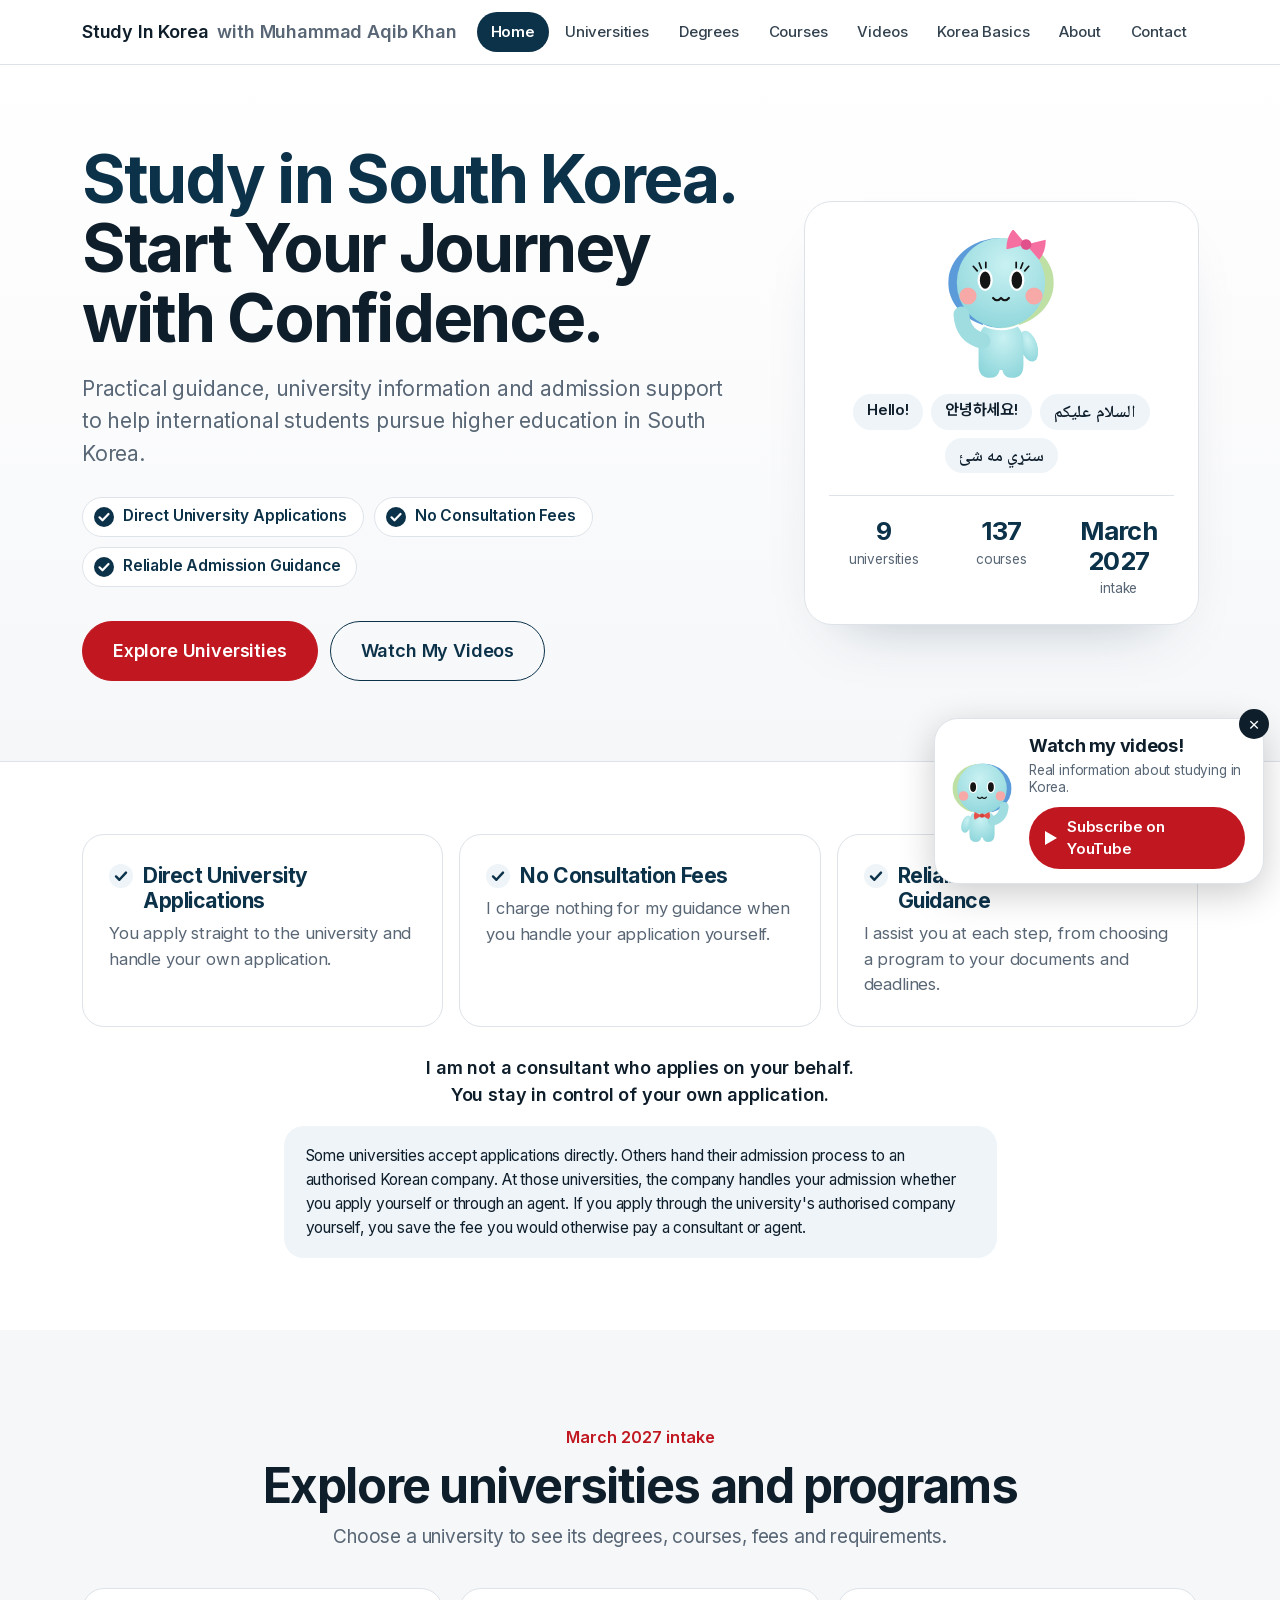
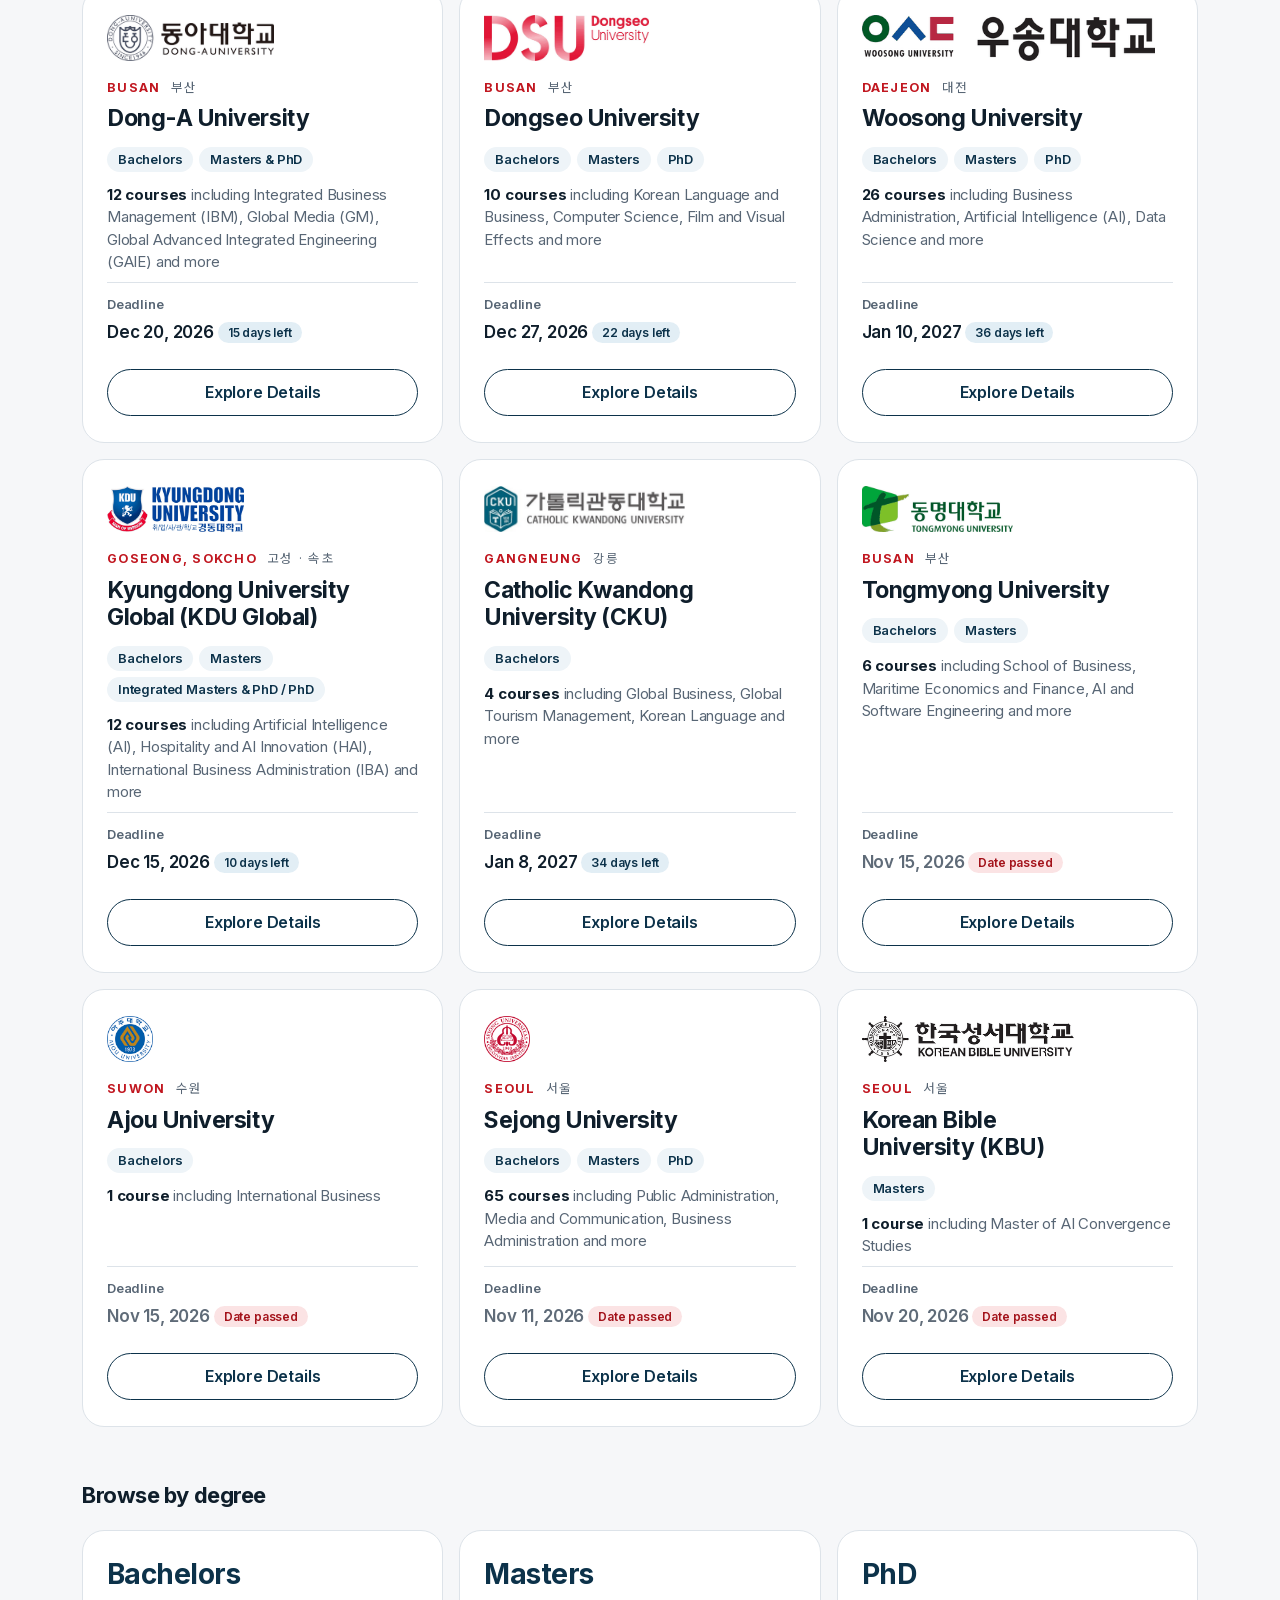
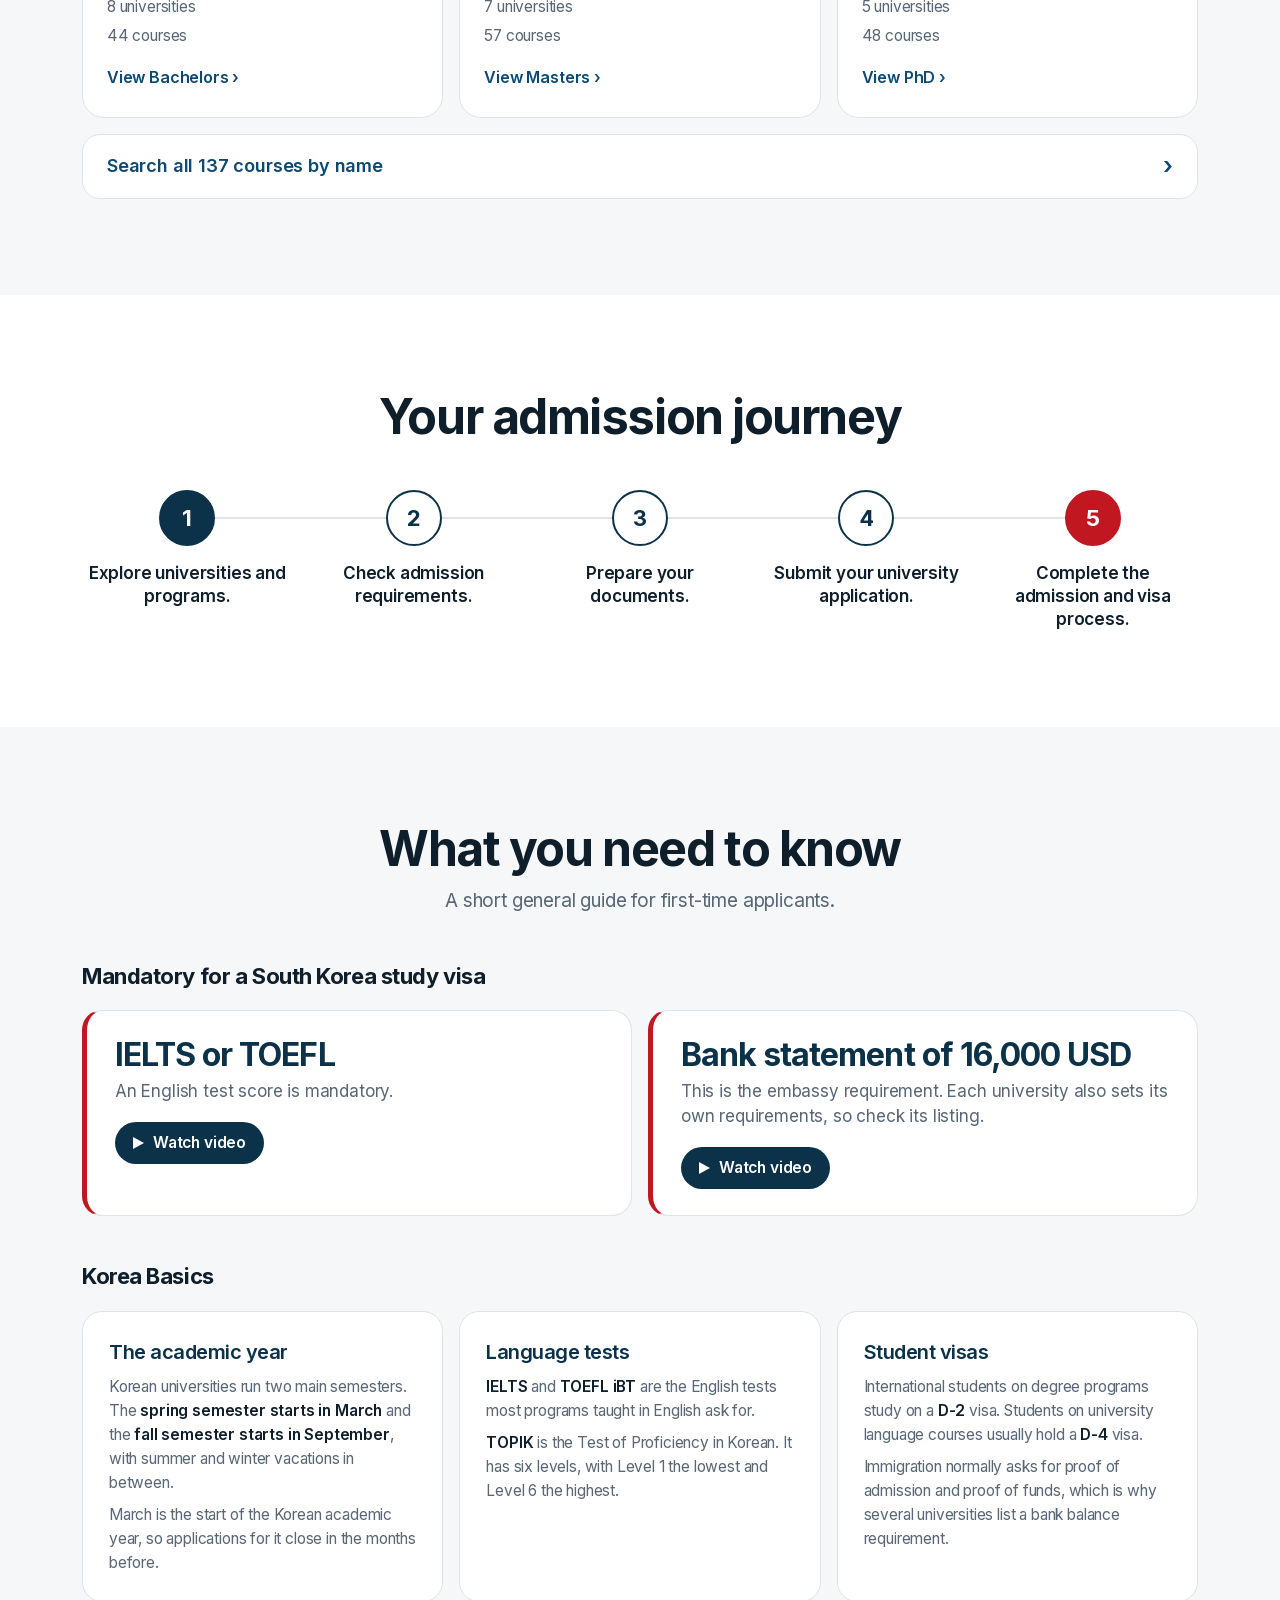
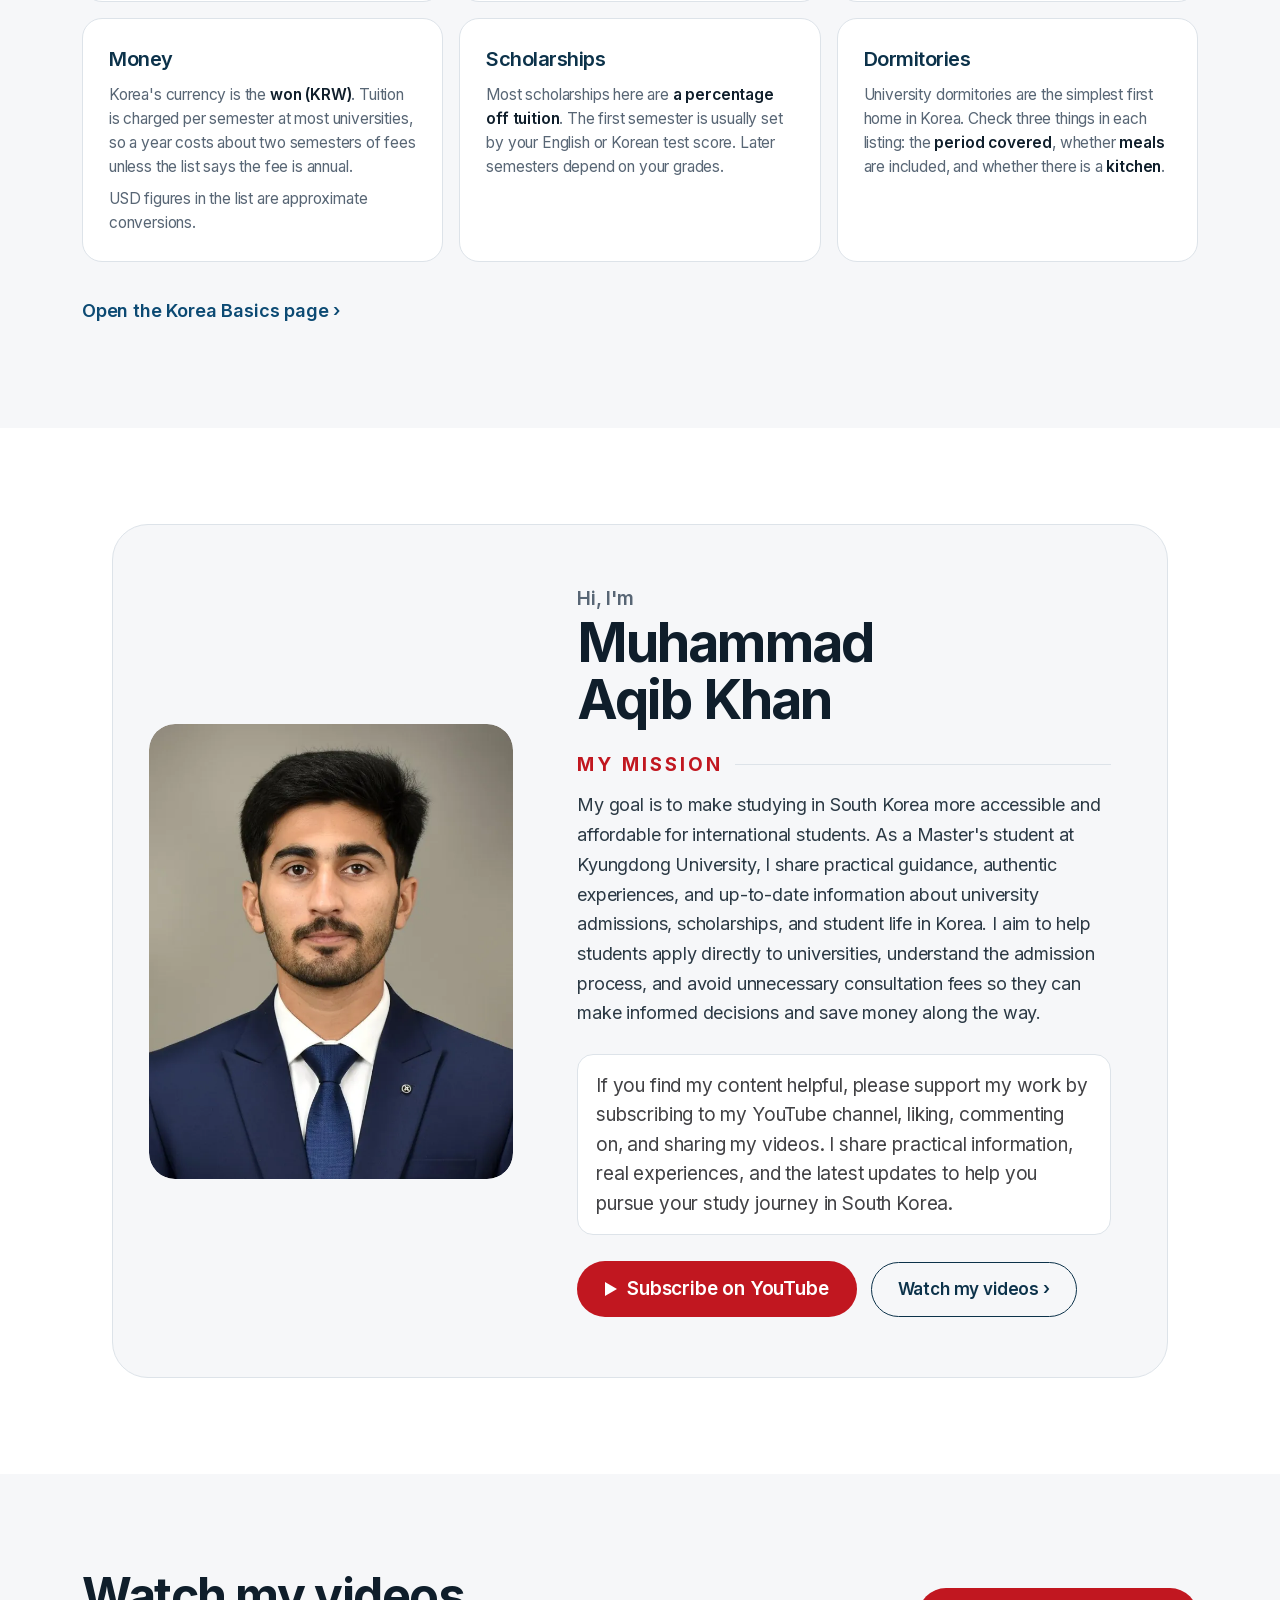
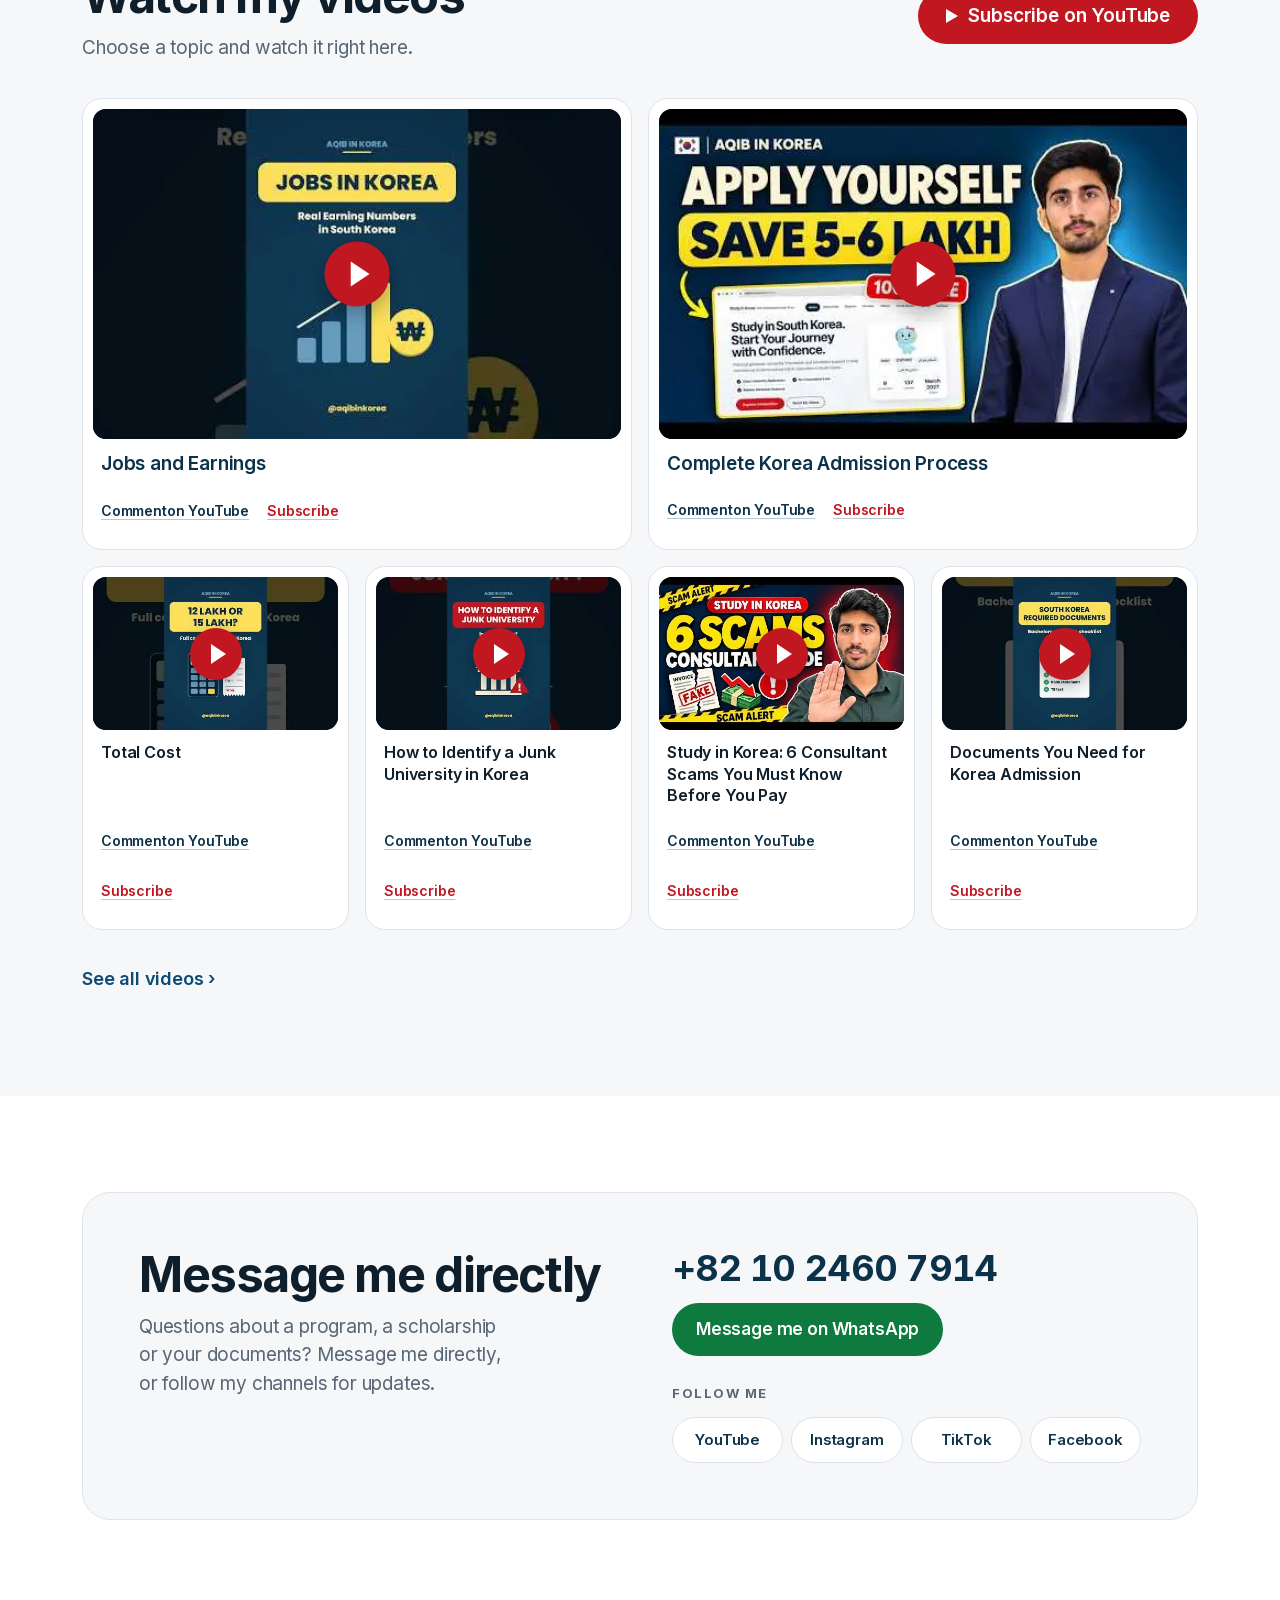
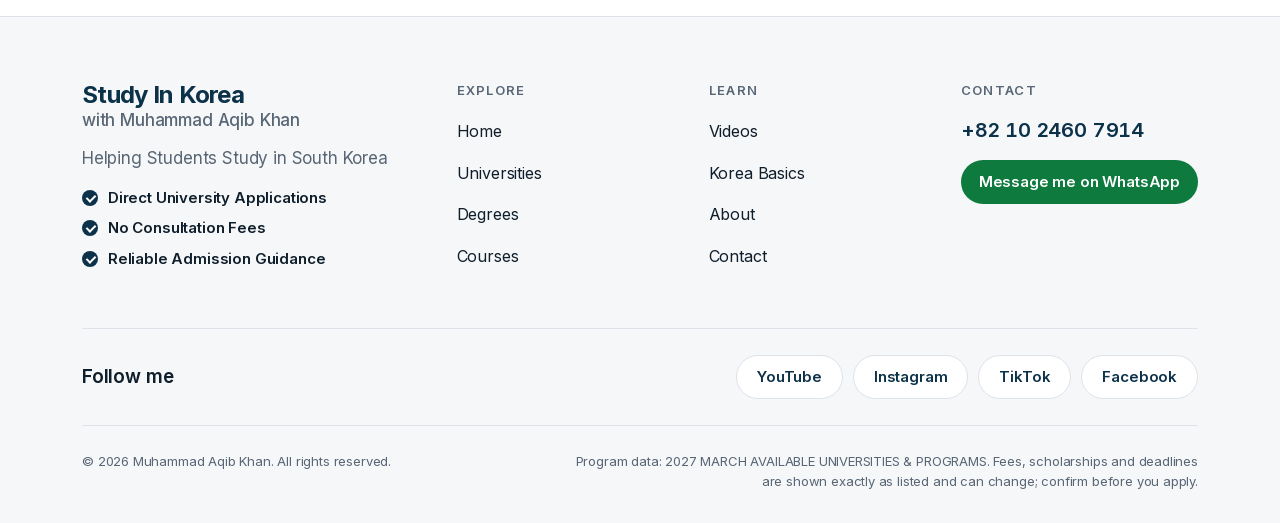
==== index.html @ 9ddba023 "Add new YouTube videos to the website" ====
<!DOCTYPE html>
<html lang="en">
<head>
<meta charset="utf-8">
<meta name="viewport" content="width=device-width, initial-scale=1">
<title>Study In Korea with Muhammad Aqib Khan</title>
<meta name="description" content="Practical guidance, university information and admission support to help international students pursue higher education in South Korea. Direct university applications with no consultation fees.">
<meta name="theme-color" content="#0C324A">
<link rel="canonical" href="https://www.aqibinkorea.com/">
<meta property="og:type" content="website">
<meta property="og:site_name" content="Study In Korea with Muhammad Aqib Khan">
<meta property="og:url" content="https://www.aqibinkorea.com/">
<meta property="og:title" content="Study In Korea with Muhammad Aqib Khan">
<meta property="og:description" content="University information, admission guidance and videos for studying in South Korea. Direct university applications with no consultation fees.">
<meta property="og:image" content="https://www.aqibinkorea.com/social-card.jpg">
<meta property="og:image:width" content="1200">
<meta property="og:image:height" content="630">
<meta property="og:image:alt" content="Study in South Korea. Start Your Journey with Confidence. Muhammad Aqib Khan, www.aqibinkorea.com">
<meta name="twitter:card" content="summary_large_image">
<meta name="twitter:title" content="Study In Korea with Muhammad Aqib Khan">
<meta name="twitter:description" content="University information, admission guidance and videos for studying in South Korea. Direct university applications with no consultation fees.">
<meta name="twitter:image" content="https://www.aqibinkorea.com/social-card.jpg">
<link rel="icon" href="/favicon.ico" sizes="32x32">
<link rel="icon" href="/favicon.svg" type="image/svg+xml">
<link rel="apple-touch-icon" href="/apple-touch-icon.png">
<link rel="manifest" href="/site.webmanifest">
<link rel="stylesheet" href="css/site.64ec1e9aa2.css">
</head>
<body>
<div class="nav"><div class="wrap">
  <a class="brand" href="#home">Study In Korea <span>with Muhammad Aqib Khan</span></a>
  <button type="button" class="navtog" id="navtog" aria-expanded="false" aria-controls="navlinks" aria-label="Open menu"><span></span><span></span><span></span></button>
  <nav aria-label="Pages" id="navlinks">
    <a href="#home" data-n="home">Home</a>
    <a href="#universities" data-n="universities">Universities</a>
    <a href="#degrees" data-n="degrees">Degrees</a>
    <a href="#courses" data-n="courses">Courses</a>
    <a href="#videos" data-n="videos">Videos</a>
    <a href="#basics" data-n="basics">Korea Basics</a>
    <a href="#about" data-n="about">About</a>
    <a href="#contact" data-n="contact">Contact</a>
  </nav>
</div></div>
<main>
<section class="page on" id="p-home" data-nav="home">
  <header class="mast hero2"><div class="wrap">
    <div class="hgrid">
      <div class="htext">
        <h1>Study in South Korea. <span>Start Your Journey with Confidence.</span></h1>
        <p class="hsub">Practical guidance, university information and admission support to help international students pursue higher education in South Korea.</p>
        <ul class="hpoints"><li>Direct University Applications</li><li>No Consultation Fees</li><li>Reliable Admission Guidance</li></ul>
        <div class="cta hcta"><a class="btn red" href="#universities">Explore Universities</a><a class="btn" href="#videos">Watch My Videos</a></div>
      </div>
      <aside class="hvis" aria-label="March 2027 intake at a glance">
        <div class="hvtop"><svg class="masc hm" viewBox="0 0 200 228" role="img" aria-label="A cute blue girl mascot with a pink hair bow waving hello">
          <defs><radialGradient id="mg" cx="45%" cy="30%" r="75%"><stop offset="0" stop-color="#C9F1F2"/><stop offset="1" stop-color="#8ED6DB"/></radialGradient><clipPath id="mh"><ellipse cx="100" cy="80" rx="80" ry="68"/></clipPath></defs>
          <ellipse cx="58" cy="176" rx="13" ry="24" transform="rotate(18 58 176)" fill="url(#mg)"/>
          <path d="M66 172 Q66 138 100 138 Q134 138 134 172 L134 204 Q134 224 117 224 Q104 224 102 212 L98 212 Q96 224 83 224 Q66 224 66 204 Z" fill="url(#mg)"/>
          <g clip-path="url(#mh)"><rect x="20" y="12" width="80" height="136" fill="#BFE0A4"/><rect x="100" y="12" width="80" height="136" fill="#5C9BD9"/></g>
          <ellipse cx="100" cy="80" rx="67" ry="68" fill="url(#mg)"/>
          <ellipse cx="76" cy="76" rx="11.5" ry="16.5" fill="#fff"/><ellipse cx="76" cy="76" rx="8" ry="13" fill="#141414"/>
          <ellipse cx="124" cy="76" rx="11.5" ry="16.5" fill="#fff"/><ellipse cx="124" cy="76" rx="8" ry="13" fill="#141414"/>
          <circle cx="50" cy="100" r="13" fill="#F6A9A6"/><circle cx="150" cy="100" r="13" fill="#F6A9A6"/>
          <path d="M64 62 L58 55 M70 58 L67 50 M77 57 L77 49 M136 62 L142 55 M130 58 L133 50 M123 57 L123 49" stroke="#141414" stroke-width="2.6" stroke-linecap="round"/>
          <g transform="rotate(-18 62 22)"><path d="M62 22 L36 6 Q30 22 36 38 Z M62 22 L88 6 Q94 22 88 38 Z" fill="#F56FA1"/><circle cx="62" cy="22" r="8" fill="#E0508A"/></g>
          <path d="M88 103 Q94 110 100 103 Q106 110 112 103" fill="none" stroke="#141414" stroke-width="3.2" stroke-linecap="round" stroke-linejoin="round"/>
          <path d="M72 142 Q100 156 128 142 Q126 150 100 152 Q74 150 72 142 Z" fill="#fff"/>
          <g class="wave"><path d="M128 168 Q158 160 160 128" fill="none" stroke="#9FDDE1" stroke-width="24" stroke-linecap="round"/></g>
        </svg><ul class="hi hirow" aria-label="Hello in four languages"><li lang="en">Hello!</li><li lang="ko">안녕하세요!</li><li lang="ur" dir="rtl">السلام علیکم</li><li lang="ps" dir="rtl">ستړي مه شئ</li></ul></div>
        <ul class="hfacts"><li><b>9</b><span>universities</span></li><li><b>137</b><span>courses</span></li><li><b>March 2027</b><span>intake</span></li></ul>
      </aside>
    </div>
  </div></header>

  <div class="band hw"><div class="wrap">
    <div class="hwgrid">
      <div class="hwc"><h2 class="hwt">Direct University Applications</h2><p>You apply straight to the university and handle your own application.</p></div>
      <div class="hwc"><h2 class="hwt">No Consultation Fees</h2><p>I charge nothing for my guidance when you handle your application yourself.</p></div>
      <div class="hwc"><h2 class="hwt">Reliable Admission Guidance</h2><p>I assist you at each step, from choosing a program to your documents and deadlines.</p></div>
    </div>
    <p class="hownote">I am not a consultant who applies on your behalf. You stay in control of your own application.</p>
    <p class="feenote" role="note">Some universities accept applications directly. Others hand their admission process to an authorised Korean company. At those universities, the company handles your admission whether you apply yourself or through an agent. If you apply through the university's authorised company yourself, you save the fee you would otherwise pay a consultant or agent.</p>
  </div></div>

  <div class="band disc"><div class="wrap">
    <p class="kick">March 2027 intake</p>
    <h2>Explore universities and programs</h2>
    <p class="bsub">Choose a university to see its degrees, courses, fees and requirements.</p>
    <div class="tiles ugrid" data-passed-last><a class="tile ucard" href="#uni-tongmyong"><span class="logo lg-tongmyong" role="img" aria-label="Tongmyong University logo"></span><p class="city">Busan <span lang="ko">부산</span></p><h3>Tongmyong University</h3><ul class="lvchips" aria-label="Degree levels"><li>Bachelors</li><li>Masters</li></ul><p class="tm"><b>6 courses</b> including School of Business, Maritime Economics and Finance, AI and Software Engineering and more</p><p class="td"><span class="lbl">Deadline</span><span class="dl" data-date="2026-11-15">Nov 15, 2026</span></p><span class="ubtn">Explore Details</span></a><a class="tile ucard" href="#uni-dong-a"><span class="logo lg-dong-a" role="img" aria-label="Dong-A University logo"></span><p class="city">Busan <span lang="ko">부산</span></p><h3>Dong-A University</h3><ul class="lvchips" aria-label="Degree levels"><li>Bachelors</li><li>Masters &amp; PhD</li></ul><p class="tm"><b>12 courses</b> including Integrated Business Management (IBM), Global Media (GM), Global Advanced Integrated Engineering (GAIE) and more</p><p class="td"><span class="lbl">Deadline</span><span class="dl" data-date="2026-12-20">Dec 20, 2026</span></p><span class="ubtn">Explore Details</span></a><a class="tile ucard" href="#uni-dongseo"><span class="logo lg-dongseo" role="img" aria-label="Dongseo University logo"></span><p class="city">Busan <span lang="ko">부산</span></p><h3>Dongseo University</h3><ul class="lvchips" aria-label="Degree levels"><li>Bachelors</li><li>Masters</li><li>PhD</li></ul><p class="tm"><b>10 courses</b> including Korean Language and Business, Computer Science, Film and Visual Effects and more</p><p class="td"><span class="lbl">Deadline</span><span class="dl" data-date="2026-12-27">Dec 27, 2026</span></p><span class="ubtn">Explore Details</span></a><a class="tile ucard" href="#uni-woosung"><span class="logo lg-woosung" role="img" aria-label="Woosong University logo"></span><p class="city">Daejeon <span lang="ko">대전</span></p><h3>Woosong University</h3><ul class="lvchips" aria-label="Degree levels"><li>Bachelors</li><li>Masters</li><li>PhD</li></ul><p class="tm"><b>26 courses</b> including Business Administration, Artificial Intelligence (AI), Data Science and more</p><p class="td"><span class="lbl">Deadline</span><span class="dl" data-date="2027-01-10">Jan 10, 2027</span></p><span class="ubtn">Explore Details</span></a><a class="tile ucard" href="#uni-ajou"><span class="logo lg-ajou" role="img" aria-label="Ajou University logo"></span><p class="city">Suwon <span lang="ko">수원</span></p><h3>Ajou University</h3><ul class="lvchips" aria-label="Degree levels"><li>Bachelors</li></ul><p class="tm"><b>1 course</b> including International Business</p><p class="td"><span class="lbl">Deadline</span><span class="dl" data-date="2026-11-15">Nov 15, 2026</span></p><span class="ubtn">Explore Details</span></a><a class="tile ucard" href="#uni-sejong"><span class="logo lg-sejong" role="img" aria-label="Sejong University logo"></span><p class="city">Seoul <span lang="ko">서울</span></p><h3>Sejong University</h3><ul class="lvchips" aria-label="Degree levels"><li>Bachelors</li><li>Masters</li><li>PhD</li></ul><p class="tm"><b>65 courses</b> including Public Administration, Media and Communication, Business Administration and more</p><p class="td"><span class="lbl">Deadline</span><span class="dl" data-date="2026-11-11">Nov 11, 2026</span></p><span class="ubtn">Explore Details</span></a><a class="tile ucard" href="#uni-kyungdong-global"><span class="logo lg-kyungdong-global" role="img" aria-label="Kyungdong University Global (KDU Global) logo"></span><p class="city">Goseong, Sokcho <span lang="ko">고성 · 속초</span></p><h3>Kyungdong University Global (KDU Global)</h3><ul class="lvchips" aria-label="Degree levels"><li>Bachelors</li><li>Masters</li><li>Integrated Masters &amp; PhD / PhD</li></ul><p class="tm"><b>12 courses</b> including Artificial Intelligence (AI), Hospitality and AI Innovation (HAI), International Business Administration (IBA) and more</p><p class="td"><span class="lbl">Deadline</span><span class="dl" data-date="2026-12-15">Dec 15, 2026</span></p><span class="ubtn">Explore Details</span></a><a class="tile ucard" href="#uni-catholic-kwandong"><span class="logo lg-catholic-kwandong" role="img" aria-label="Catholic Kwandong University (CKU) logo"></span><p class="city">Gangneung <span lang="ko">강릉</span></p><h3>Catholic Kwandong University (CKU)</h3><ul class="lvchips" aria-label="Degree levels"><li>Bachelors</li></ul><p class="tm"><b>4 courses</b> including Global Business, Global Tourism Management, Korean Language and more</p><p class="td"><span class="lbl">Deadline</span><span class="dl" data-date="2027-01-08">Jan 8, 2027</span></p><span class="ubtn">Explore Details</span></a><a class="tile ucard" href="#uni-korean-bible"><span class="logo lg-korean-bible" role="img" aria-label="Korean Bible University (KBU) logo"></span><p class="city">Seoul <span lang="ko">서울</span></p><h3>Korean Bible University (KBU)</h3><ul class="lvchips" aria-label="Degree levels"><li>Masters</li></ul><p class="tm"><b>1 course</b> including Master of AI Convergence Studies</p><p class="td"><span class="lbl">Deadline</span><span class="dl" data-date="2026-11-20">Nov 20, 2026</span></p><span class="ubtn">Explore Details</span></a></div>
    <h3 class="subh">Browse by degree</h3>
    <div class="tiles dgrid"><a class="tile big" href="#bachelors"><h3>Bachelors</h3><p class="tm">8 universities</p><p class="tm">44 courses</p><span class="go">View Bachelors</span></a><a class="tile big" href="#masters"><h3>Masters</h3><p class="tm">7 universities</p><p class="tm">57 courses</p><span class="go">View Masters</span></a><a class="tile big" href="#phd"><h3>PhD</h3><p class="tm">5 universities</p><p class="tm">48 courses</p><span class="go">View PhD</span></a></div>
    <a class="searchbar" href="#courses"><span>Search all 137 courses by name</span><i aria-hidden="true">&rsaquo;</i></a>
  </div></div>

  <div class="band jour"><div class="wrap">
    <h2>Your admission journey</h2>
    <ol class="steps">
      <li><span class="sn">1</span><p>Explore universities and programs.</p></li>
      <li><span class="sn">2</span><p>Check admission requirements.</p></li>
      <li><span class="sn">3</span><p>Prepare your documents.</p></li>
      <li><span class="sn">4</span><p>Submit your university application.</p></li>
      <li><span class="sn">5</span><p>Complete the admission and visa process.</p></li>
    </ol>
  </div></div>

  <div class="band kb"><div class="wrap">
    <h2>What you need to know</h2>
    <p class="bsub">A short general guide for first-time applicants.</p>
    <h3 class="subh">Mandatory for a South Korea study visa</h3>
    <div class="reqs" role="note">
      <div class="req"><b>IELTS or TOEFL</b><span>An English test score is mandatory.</span><a class="mlink" href="https://youtube.com/shorts/jqQsgEOPE1s" target="_blank" rel="noopener">Watch video</a></div>
      <div class="req"><b>Bank statement of 16,000 USD</b><span>This is the embassy requirement. Each university also sets its own requirements, so check its listing.</span><a class="mlink" href="https://youtube.com/shorts/49ceQz0YGak" target="_blank" rel="noopener">Watch video</a></div>
    </div>
    <h3 class="subh">Korea Basics</h3>
    <div class="cards">
    <div class="card"><h3>The academic year</h3><p>Korean universities run two main semesters. The <b>spring semester starts in March</b> and the <b>fall semester starts in September</b>, with summer and winter vacations in between.</p><p>March is the start of the Korean academic year, so applications for it close in the months before.</p></div>
    <div class="card"><h3>Language tests</h3><p><b>IELTS</b> and <b>TOEFL iBT</b> are the English tests most programs taught in English ask for.</p><p><b>TOPIK</b> is the Test of Proficiency in Korean. It has six levels, with Level 1 the lowest and Level 6 the highest.</p></div>
    <div class="card"><h3>Student visas</h3><p>International students on degree programs study on a <b>D-2</b> visa. Students on university language courses usually hold a <b>D-4</b> visa.</p><p>Immigration normally asks for proof of admission and proof of funds, which is why several universities list a bank balance requirement.</p></div>
    <div class="card"><h3>Money</h3><p>Korea's currency is the <b>won (KRW)</b>. Tuition is charged per semester at most universities, so a year costs about two semesters of fees unless the list says the fee is annual.</p><p>USD figures in the list are approximate conversions.</p></div>
    <div class="card"><h3>Scholarships</h3><p>Most scholarships here are <b>a percentage off tuition</b>. The first semester is usually set by your English or Korean test score. Later semesters depend on your grades.</p></div>
    <div class="card"><h3>Dormitories</h3><p>University dormitories are the simplest first home in Korea. Check three things in each listing: the <b>period covered</b>, whether <b>meals</b> are included, and whether there is a <b>kitchen</b>.</p></div>
  </div>
    <a class="morelink" href="#basics">Open the Korea Basics page &rsaquo;</a>
  </div></div>

  <div class="about ab2"><div class="wrap">
    <div class="abcard">
      <figure class="abphoto"><picture><source srcset="assets/photos/portrait.2650c58805.webp" type="image/webp"><img class="me" src="assets/photos/portrait.53054a86e0.jpg" alt="Portrait of Muhammad Aqib Khan in a navy suit" width="685" height="857" decoding="async"></picture></figure>
      <div class="abt">
        <p class="hey">Hi, I'm</p>
        <h2>Muhammad Aqib Khan</h2>
        <p class="mlabel">My Mission</p>
        <p class="obj">My goal is to make studying in South Korea more accessible and affordable for international students. As a Master's student at Kyungdong University, I share practical guidance, authentic experiences, and up-to-date information about university admissions, scholarships, and student life in Korea. I aim to help students apply directly to universities, understand the admission process, and avoid unnecessary consultation fees so they can make informed decisions and save money along the way.</p>
        <p class="support">If you find my content helpful, please support my work by subscribing to my YouTube channel, liking, commenting on, and sharing my videos. I share practical information, real experiences, and the latest updates to help you pursue your study journey in South Korea.</p>
        <div class="cta"><a class="play big" href="https://youtube.com/@aqibinkorea" target="_blank" rel="noopener">Subscribe on YouTube</a><a class="btn" href="#videos">Watch my videos &rsaquo;</a></div>
      </div>
    </div>
  </div></div>

  <div class="band yt2"><div class="wrap">
    <div class="bhead">
      <div><h2>Watch my videos</h2><p class="bsub">Choose a topic and watch it right here.</p></div>
      <a class="play big" href="https://youtube.com/@aqibinkorea" target="_blank" rel="noopener">Subscribe on YouTube</a>
    </div>
    <div class="vgrid">
      <div class="vcard big"><a class="vthumb" href="https://youtube.com/shorts/KtlXp7r9gZ0" target="_blank" rel="noopener" data-yt="KtlXp7r9gZ0" aria-label="Play video: Jobs and Earnings"><picture><source srcset="assets/thumbs/KtlXp7r9gZ0.49dd866444.webp" type="image/webp"><img src="assets/thumbs/KtlXp7r9gZ0.8209f09aab.jpg" alt="" width="480" height="360" decoding="async" loading="lazy" onerror="this.remove()"></picture><i class="vplay" aria-hidden="true"></i></a><b>Jobs and Earnings</b><span class="vact"><a href="https://youtube.com/shorts/KtlXp7r9gZ0" target="_blank" rel="noopener">Comment<span class="vlong"> on YouTube</span></a><a href="https://www.youtube.com/@aqibinkorea?sub_confirmation=1" target="_blank" rel="noopener">Subscribe</a></span></div>
      <div class="vcard big"><a class="vthumb" href="https://www.youtube.com/watch?v=uMg7hQPDkKw" target="_blank" rel="noopener" data-yt="uMg7hQPDkKw" aria-label="Play video: Complete Korea Admission Process"><picture><source srcset="assets/thumbs/uMg7hQPDkKw.7c306d5cdc.webp" type="image/webp"><img src="assets/thumbs/uMg7hQPDkKw.c3ea9e5d3e.jpg" alt="" width="480" height="360" decoding="async" loading="lazy" onerror="this.remove()"></picture><i class="vplay" aria-hidden="true"></i></a><b>Complete Korea Admission Process</b><span class="vact"><a href="https://www.youtube.com/watch?v=uMg7hQPDkKw" target="_blank" rel="noopener">Comment<span class="vlong"> on YouTube</span></a><a href="https://www.youtube.com/@aqibinkorea?sub_confirmation=1" target="_blank" rel="noopener">Subscribe</a></span></div>
      <div class="vcard"><a class="vthumb" href="https://youtube.com/shorts/T5EWk6QQUks" target="_blank" rel="noopener" data-yt="T5EWk6QQUks" aria-label="Play video: Total Cost"><picture><source srcset="assets/thumbs/T5EWk6QQUks.a0a62dd0f2.webp" type="image/webp"><img src="assets/thumbs/T5EWk6QQUks.ed5bd4e248.jpg" alt="" width="480" height="360" decoding="async" loading="lazy" onerror="this.remove()"></picture><i class="vplay" aria-hidden="true"></i></a><b>Total Cost</b><span class="vact"><a href="https://youtube.com/shorts/T5EWk6QQUks" target="_blank" rel="noopener">Comment<span class="vlong"> on YouTube</span></a><a href="https://www.youtube.com/@aqibinkorea?sub_confirmation=1" target="_blank" rel="noopener">Subscribe</a></span></div>
      <div class="vcard"><a class="vthumb" href="https://www.youtube.com/shorts/G0jr0b2E2dE" target="_blank" rel="noopener" data-yt="G0jr0b2E2dE" aria-label="Play video: How to Identify a Junk University in Korea"><picture><source srcset="assets/thumbs/G0jr0b2E2dE.6d50d5d64a.webp" type="image/webp"><img src="assets/thumbs/G0jr0b2E2dE.7cdf24777f.jpg" alt="" width="480" height="360" decoding="async" loading="lazy" onerror="this.remove()"></picture><i class="vplay" aria-hidden="true"></i></a><b>How to Identify a Junk University in Korea</b><span class="vact"><a href="https://www.youtube.com/shorts/G0jr0b2E2dE" target="_blank" rel="noopener">Comment<span class="vlong"> on YouTube</span></a><a href="https://www.youtube.com/@aqibinkorea?sub_confirmation=1" target="_blank" rel="noopener">Subscribe</a></span></div>
      <div class="vcard"><a class="vthumb" href="https://www.youtube.com/watch?v=JNg7wtWep3E" target="_blank" rel="noopener" data-yt="JNg7wtWep3E" aria-label="Play video: Study in Korea: 6 Consultant Scams You Must Know Before You Pay"><picture><source srcset="assets/thumbs/JNg7wtWep3E.4514fc0144.webp" type="image/webp"><img src="assets/thumbs/JNg7wtWep3E.d3dc0591fb.jpg" alt="" width="480" height="360" decoding="async" loading="lazy" onerror="this.remove()"></picture><i class="vplay" aria-hidden="true"></i></a><b>Study in Korea: 6 Consultant Scams You Must Know Before You Pay</b><span class="vact"><a href="https://www.youtube.com/watch?v=JNg7wtWep3E" target="_blank" rel="noopener">Comment<span class="vlong"> on YouTube</span></a><a href="https://www.youtube.com/@aqibinkorea?sub_confirmation=1" target="_blank" rel="noopener">Subscribe</a></span></div>
      <div class="vcard"><a class="vthumb" href="https://www.youtube.com/shorts/GvIeX_74TwY" target="_blank" rel="noopener" data-yt="GvIeX_74TwY" aria-label="Play video: Documents You Need for Korea Admission"><picture><source srcset="assets/thumbs/GvIeX_74TwY.1e25a876fa.webp" type="image/webp"><img src="assets/thumbs/GvIeX_74TwY.184c063106.jpg" alt="" width="480" height="360" decoding="async" loading="lazy" onerror="this.remove()"></picture><i class="vplay" aria-hidden="true"></i></a><b>Documents You Need for Korea Admission</b><span class="vact"><a href="https://www.youtube.com/shorts/GvIeX_74TwY" target="_blank" rel="noopener">Comment<span class="vlong"> on YouTube</span></a><a href="https://www.youtube.com/@aqibinkorea?sub_confirmation=1" target="_blank" rel="noopener">Subscribe</a></span></div>
    </div>
    <a class="morelink" href="#videos">See all videos &rsaquo;</a>
  </div></div>

  <div class="band ct2"><div class="wrap">
    <div class="ctcard">
      <div class="ctl">
        <h2>Message me directly</h2>
        <p class="bsub">Questions about a program, a scholarship or your documents? Message me directly, or follow my channels for updates.</p>
      </div>
      <div class="ctr">
        <span class="ctphone">+82 10 2460 7914</span>
        <a class="wabtn" href="https://wa.me/821024607914" target="_blank" rel="noopener">Message me on WhatsApp</a>
        <b class="ctf">Follow me</b>
        <div class="fsoc lite"><a class="yt" href="https://youtube.com/@aqibinkorea" target="_blank" rel="noopener">YouTube</a><a class="ig" href="https://www.instagram.com/aqib2845" target="_blank" rel="noopener">Instagram</a><a class="tt" href="https://www.tiktok.com/@kaqib2845" target="_blank" rel="noopener">TikTok</a><a class="fb" href="https://www.facebook.com/share/1CNMxe47yx/?mibextid=wwXIfr" target="_blank" rel="noopener">Facebook</a></div>
      </div>
    </div>
  </div></div>
</section>
<section class="page" id="p-universities" data-nav="universities"><div class="wrap">
  <header class="ph"><h1>Universities</h1><p class="sub">Choose a university to see its degrees and courses.</p></header>
  <div class="tiles" data-passed-last><a class="tile ucard" href="#uni-tongmyong"><span class="logo lg-tongmyong" role="img" aria-label="Tongmyong University logo"></span><p class="city">Busan <span lang="ko">부산</span></p><h3>Tongmyong University</h3><ul class="lvchips" aria-label="Degree levels"><li>Bachelors</li><li>Masters</li></ul><p class="tm"><b>6 courses</b> including School of Business, Maritime Economics and Finance, AI and Software Engineering and more</p><p class="td"><span class="lbl">Deadline</span><span class="dl" data-date="2026-11-15">Nov 15, 2026</span></p><span class="ubtn">Explore Details</span></a><a class="tile ucard" href="#uni-dong-a"><span class="logo lg-dong-a" role="img" aria-label="Dong-A University logo"></span><p class="city">Busan <span lang="ko">부산</span></p><h3>Dong-A University</h3><ul class="lvchips" aria-label="Degree levels"><li>Bachelors</li><li>Masters &amp; PhD</li></ul><p class="tm"><b>12 courses</b> including Integrated Business Management (IBM), Global Media (GM), Global Advanced Integrated Engineering (GAIE) and more</p><p class="td"><span class="lbl">Deadline</span><span class="dl" data-date="2026-12-20">Dec 20, 2026</span></p><span class="ubtn">Explore Details</span></a><a class="tile ucard" href="#uni-dongseo"><span class="logo lg-dongseo" role="img" aria-label="Dongseo University logo"></span><p class="city">Busan <span lang="ko">부산</span></p><h3>Dongseo University</h3><ul class="lvchips" aria-label="Degree levels"><li>Bachelors</li><li>Masters</li><li>PhD</li></ul><p class="tm"><b>10 courses</b> including Korean Language and Business, Computer Science, Film and Visual Effects and more</p><p class="td"><span class="lbl">Deadline</span><span class="dl" data-date="2026-12-27">Dec 27, 2026</span></p><span class="ubtn">Explore Details</span></a><a class="tile ucard" href="#uni-woosung"><span class="logo lg-woosung" role="img" aria-label="Woosong University logo"></span><p class="city">Daejeon <span lang="ko">대전</span></p><h3>Woosong University</h3><ul class="lvchips" aria-label="Degree levels"><li>Bachelors</li><li>Masters</li><li>PhD</li></ul><p class="tm"><b>26 courses</b> including Business Administration, Artificial Intelligence (AI), Data Science and more</p><p class="td"><span class="lbl">Deadline</span><span class="dl" data-date="2027-01-10">Jan 10, 2027</span></p><span class="ubtn">Explore Details</span></a><a class="tile ucard" href="#uni-ajou"><span class="logo lg-ajou" role="img" aria-label="Ajou University logo"></span><p class="city">Suwon <span lang="ko">수원</span></p><h3>Ajou University</h3><ul class="lvchips" aria-label="Degree levels"><li>Bachelors</li></ul><p class="tm"><b>1 course</b> including International Business</p><p class="td"><span class="lbl">Deadline</span><span class="dl" data-date="2026-11-15">Nov 15, 2026</span></p><span class="ubtn">Explore Details</span></a><a class="tile ucard" href="#uni-sejong"><span class="logo lg-sejong" role="img" aria-label="Sejong University logo"></span><p class="city">Seoul <span lang="ko">서울</span></p><h3>Sejong University</h3><ul class="lvchips" aria-label="Degree levels"><li>Bachelors</li><li>Masters</li><li>PhD</li></ul><p class="tm"><b>65 courses</b> including Public Administration, Media and Communication, Business Administration and more</p><p class="td"><span class="lbl">Deadline</span><span class="dl" data-date="2026-11-11">Nov 11, 2026</span></p><span class="ubtn">Explore Details</span></a><a class="tile ucard" href="#uni-kyungdong-global"><span class="logo lg-kyungdong-global" role="img" aria-label="Kyungdong University Global (KDU Global) logo"></span><p class="city">Goseong, Sokcho <span lang="ko">고성 · 속초</span></p><h3>Kyungdong University Global (KDU Global)</h3><ul class="lvchips" aria-label="Degree levels"><li>Bachelors</li><li>Masters</li><li>Integrated Masters &amp; PhD / PhD</li></ul><p class="tm"><b>12 courses</b> including Artificial Intelligence (AI), Hospitality and AI Innovation (HAI), International Business Administration (IBA) and more</p><p class="td"><span class="lbl">Deadline</span><span class="dl" data-date="2026-12-15">Dec 15, 2026</span></p><span class="ubtn">Explore Details</span></a><a class="tile ucard" href="#uni-catholic-kwandong"><span class="logo lg-catholic-kwandong" role="img" aria-label="Catholic Kwandong University (CKU) logo"></span><p class="city">Gangneung <span lang="ko">강릉</span></p><h3>Catholic Kwandong University (CKU)</h3><ul class="lvchips" aria-label="Degree levels"><li>Bachelors</li></ul><p class="tm"><b>4 courses</b> including Global Business, Global Tourism Management, Korean Language and more</p><p class="td"><span class="lbl">Deadline</span><span class="dl" data-date="2027-01-08">Jan 8, 2027</span></p><span class="ubtn">Explore Details</span></a><a class="tile ucard" href="#uni-korean-bible"><span class="logo lg-korean-bible" role="img" aria-label="Korean Bible University (KBU) logo"></span><p class="city">Seoul <span lang="ko">서울</span></p><h3>Korean Bible University (KBU)</h3><ul class="lvchips" aria-label="Degree levels"><li>Masters</li></ul><p class="tm"><b>1 course</b> including Master of AI Convergence Studies</p><p class="td"><span class="lbl">Deadline</span><span class="dl" data-date="2026-11-20">Nov 20, 2026</span></p><span class="ubtn">Explore Details</span></a></div>
</div></section>
<section class="page" id="p-degrees" data-nav="degrees"><div class="wrap">
  <header class="ph"><h1>Degrees</h1><p class="sub">Choose a degree level to see which universities offer it.</p></header>
  <div class="tiles"><a class="tile big" href="#bachelors"><h3>Bachelors</h3><p class="tm">8 universities</p><p class="tm">44 courses</p><span class="go">View Bachelors</span></a><a class="tile big" href="#masters"><h3>Masters</h3><p class="tm">7 universities</p><p class="tm">57 courses</p><span class="go">View Masters</span></a><a class="tile big" href="#phd"><h3>PhD</h3><p class="tm">5 universities</p><p class="tm">48 courses</p><span class="go">View PhD</span></a></div>
</div></section>
<section class="page" id="p-courses" data-nav="courses"><div class="wrap">
  <header class="ph"><h1>Courses</h1><p class="sub">Search by course name, or narrow the list by location and degree. Select a course to see fees, requirements and scholarships.</p></header>
  <div class="filters">
    <div class="frow">
      <input id="q" type="search" placeholder="Search courses, e.g. Artificial Intelligence, Business, Hospitality" aria-label="Search courses" autocomplete="off">
      <span id="count" aria-live="polite"></span>
    </div>
    <div class="frow" id="cityrow"><span class="flabel">Location</span><button type="button" class="chip" data-city="" aria-pressed="true">All</button><button type="button" class="chip" data-city="Busan">Busan</button><button type="button" class="chip" data-city="Daejeon">Daejeon</button><button type="button" class="chip" data-city="Suwon">Suwon</button><button type="button" class="chip" data-city="Seoul">Seoul</button><button type="button" class="chip" data-city="Goseong, Sokcho">Goseong, Sokcho</button><button type="button" class="chip" data-city="Gangneung">Gangneung</button></div>
    <div class="frow" id="lvlrow"><span class="flabel">Degree</span><button type="button" class="chip" data-lvl="" aria-pressed="true">All</button><button type="button" class="chip" data-lvl="bachelors">Bachelors</button><button type="button" class="chip" data-lvl="masters">Masters</button><button type="button" class="chip" data-lvl="phd">PhD</button></div>
  </div>
  <div class="clist" data-passed-last><a class="crs" href="#uni-tongmyong-bachelors" data-city="Busan" data-date="2026-11-15" data-tags="bachelors" data-t="school of business
• marketing
• international business &amp; management
• supply chain management
• ai &amp; intelligent business systems
• advance financial literacy tongmyong university busan bachelors"><span class="c1"><span class="pn">School of Business</span><span class="pm">• Marketing</span><span class="pm">• International Business &amp; Management</span><span class="pm">• Supply Chain Management</span><span class="pm">• AI &amp; Intelligent Business Systems</span><span class="pm">• Advance Financial Literacy</span></span><span class="c2"><b>Tongmyong University</b>Bachelors · Busan</span><span class="c3">3,000,000 KRW / 2,250 USD</span></a><a class="crs" href="#uni-tongmyong-bachelors" data-city="Busan" data-date="2026-11-15" data-tags="bachelors" data-t="maritime economics and finance tongmyong university busan bachelors"><span class="c1"><span class="pn">Maritime Economics and Finance</span></span><span class="c2"><b>Tongmyong University</b>Bachelors · Busan</span><span class="c3">3,000,000 KRW / 2,250 USD</span></a><a class="crs" href="#uni-tongmyong-bachelors" data-city="Busan" data-date="2026-11-15" data-tags="bachelors" data-t="ai and software engineering
(blockchain + defi) tongmyong university busan bachelors"><span class="c1"><span class="pn">AI and Software Engineering</span><span class="pm">(Blockchain + DeFi)</span></span><span class="c2"><b>Tongmyong University</b>Bachelors · Busan</span><span class="c3">4,150,000 KRW / 3,100 USD</span></a><a class="crs" href="#uni-tongmyong-bachelors" data-city="Busan" data-date="2026-11-15" data-tags="bachelors" data-t="mechanical and automotive engineering tongmyong university busan bachelors"><span class="c1"><span class="pn">Mechanical and Automotive Engineering</span></span><span class="c2"><b>Tongmyong University</b>Bachelors · Busan</span><span class="c3">4,150,000 KRW / 3,100 USD</span></a><a class="crs" href="#uni-tongmyong-masters" data-city="Busan" data-date="2026-11-15" data-tags="masters" data-t="global business
• global business and logistics major
• port/logistics management major tongmyong university busan masters"><span class="c1"><span class="pn">Global Business</span><span class="pm">• Global Business and Logistics Major</span><span class="pm">• Port/Logistics Management Major</span></span><span class="c2"><b>Tongmyong University</b>Masters · Busan</span><span class="c3">2,852,000 KRW / 2,200 USD</span></a><a class="crs" href="#uni-tongmyong-masters" data-city="Busan" data-date="2026-11-15" data-tags="masters" data-t="ai convergence tongmyong university busan masters"><span class="c1"><span class="pn">AI Convergence</span></span><span class="c2"><b>Tongmyong University</b>Masters · Busan</span><span class="c3">3,661,000 KRW / 2,800 USD</span></a><a class="crs" href="#uni-dong-a-bachelors" data-city="Busan" data-date="2026-12-20" data-tags="bachelors" data-t="integrated business management (ibm) dong-a university busan bachelors"><span class="c1"><span class="pn">Integrated Business Management (IBM)</span></span><span class="c2"><b>Dong-A University</b>Bachelors · Busan</span><span class="c3">3,857,000 KRW / 2,900 USD</span></a><a class="crs" href="#uni-dong-a-bachelors" data-city="Busan" data-date="2026-12-20" data-tags="bachelors" data-t="global media (gm) dong-a university busan bachelors"><span class="c1"><span class="pn">Global Media (GM)</span></span><span class="c2"><b>Dong-A University</b>Bachelors · Busan</span><span class="c3">3,857,000 KRW / 2,900 USD</span></a><a class="crs" href="#uni-dong-a-bachelors" data-city="Busan" data-date="2026-12-20" data-tags="bachelors" data-t="global advanced integrated engineering (gaie) dong-a university busan bachelors"><span class="c1"><span class="pn">Global Advanced Integrated Engineering (GAIE)</span></span><span class="c2"><b>Dong-A University</b>Bachelors · Busan</span><span class="c3">4,608,800 KRW / 3,500 USD</span></a><a class="crs" href="#uni-dong-a-bachelors" data-city="Busan" data-date="2026-12-20" data-tags="bachelors" data-t="global it (git) dong-a university busan bachelors"><span class="c1"><span class="pn">Global IT (GIT)</span></span><span class="c2"><b>Dong-A University</b>Bachelors · Busan</span><span class="c3">4,608,800 KRW / 3,500 USD</span></a><a class="crs" href="#uni-dong-a-masters-phd" data-city="Busan" data-date="2026-12-20" data-tags="masters phd" data-t="english language and literature
• linguistics major
• literature major
• education major dong-a university busan masters &amp; phd"><span class="c1"><span class="pn">English Language and Literature</span><span class="pm">• Linguistics Major</span><span class="pm">• Literature Major</span><span class="pm">• Education Major</span></span><span class="c2"><b>Dong-A University</b>Masters &amp; PhD · Busan</span><span class="c3">Masters Program: 4,618,000 KRW  PhD Program: 4,799,000 KRW / Masters Program: 3,500 USD  PhD Program: 3,600 USD</span></a><a class="crs" href="#uni-dong-a-masters-phd" data-city="Busan" data-date="2026-12-20" data-tags="masters phd" data-t="public administration
• organization management major
• financial administration major
• local administration and urban policy major dong-a university busan masters &amp; phd"><span class="c1"><span class="pn">Public Administration</span><span class="pm">• Organization Management Major</span><span class="pm">• Financial Administration Major</span><span class="pm">• Local Administration and Urban Policy Major</span></span><span class="c2"><b>Dong-A University</b>Masters &amp; PhD · Busan</span><span class="c3">Masters Program: 4,618,000 KRW  PhD Program: 4,799,000 KRW / Masters Program: 3,500 USD  PhD Program: 3,600 USD</span></a><a class="crs" href="#uni-dong-a-masters-phd" data-city="Busan" data-date="2026-12-20" data-tags="masters phd" data-t="public policy and public relations (★phd only) dong-a university busan masters &amp; phd"><span class="c1"><span class="pn">Public Policy and Public Relations (★PhD Only)</span></span><span class="c2"><b>Dong-A University</b>Masters &amp; PhD · Busan</span><span class="c3">Masters Program: 4,618,000 KRW  PhD Program: 4,799,000 KRW / Masters Program: 3,500 USD  PhD Program: 3,600 USD</span></a><a class="crs" href="#uni-dong-a-masters-phd" data-city="Busan" data-date="2026-12-20" data-tags="masters phd" data-t="sociology
• industrial society major
• social class and social change major dong-a university busan masters &amp; phd"><span class="c1"><span class="pn">Sociology</span><span class="pm">• Industrial Society Major</span><span class="pm">• Social Class and Social Change Major</span></span><span class="c2"><b>Dong-A University</b>Masters &amp; PhD · Busan</span><span class="c3">Masters Program: 4,618,000 KRW  PhD Program: 4,799,000 KRW / Masters Program: 3,500 USD  PhD Program: 3,600 USD</span></a><a class="crs" href="#uni-dong-a-masters-phd" data-city="Busan" data-date="2026-12-20" data-tags="masters phd" data-t="mathematics
• analysis major
• algebra major
• geometry and topology major
• applied mathematics and statistics major dong-a university busan masters &amp; phd"><span class="c1"><span class="pn">Mathematics</span><span class="pm">• Analysis Major</span><span class="pm">• Algebra Major</span><span class="pm">• Geometry and Topology Major</span><span class="pm">• Applied Mathematics and Statistics Major</span></span><span class="c2"><b>Dong-A University</b>Masters &amp; PhD · Busan</span><span class="c3">Masters Program: 5,480,000 KRW  PhD Program: 5,765,000 KRW / Masters Program: 4,100 USD  PhD Program: 4,300 USD</span></a><a class="crs" href="#uni-dong-a-masters-phd" data-city="Busan" data-date="2026-12-20" data-tags="masters phd" data-t="fashion and textiles dong-a university busan masters &amp; phd"><span class="c1"><span class="pn">Fashion and Textiles</span></span><span class="c2"><b>Dong-A University</b>Masters &amp; PhD · Busan</span><span class="c3">Masters Program: 5,480,000 KRW  PhD Program: 5,765,000 KRW / Masters Program: 4,100 USD  PhD Program: 4,300 USD</span></a><a class="crs" href="#uni-dong-a-masters-phd" data-city="Busan" data-date="2026-12-20" data-tags="masters phd" data-t="ict integrated ocean smart city engineering
(integration majors in architecture, civil, and electronics engineering) dong-a university busan masters &amp; phd"><span class="c1"><span class="pn">ICT Integrated Ocean Smart City Engineering</span><span class="pm">(Integration majors in Architecture, Civil, and Electronics Engineering)</span></span><span class="c2"><b>Dong-A University</b>Masters &amp; PhD · Busan</span><span class="c3">Masters Program: 6,149,000 KRW  PhD Program: 6,478,000 KRW / Masters Program: 4,600 USD  PhD Program: 4,900 USD</span></a><a class="crs" href="#uni-dong-a-masters-phd" data-city="Busan" data-date="2026-12-20" data-tags="masters phd" data-t="smart convergence system engineering
• industrial &amp; management engineering major
• mechanical engineering major
• materials science &amp; engineering major
• computer engineering major
• electronics engineering major
• electrical engineering major
• health care engineering major
• food science &amp; nutrition engineering major
• physical education engineering major dong-a university busan masters &amp; phd"><span class="c1"><span class="pn">Smart Convergence System Engineering</span><span class="pm">• Industrial &amp; Management Engineering Major</span><span class="pm">• Mechanical Engineering Major</span><span class="pm">• Materials Science &amp; Engineering Major</span><span class="pm">• Computer Engineering Major</span><span class="pm">• Electronics Engineering Major</span><span class="pm">• Electrical Engineering Major</span><span class="pm">• Health Care Engineering Major</span><span class="pm">• Food Science &amp; Nutrition Engineering Major</span><span class="pm">• Physical Education Engineering Major</span></span><span class="c2"><b>Dong-A University</b>Masters &amp; PhD · Busan</span><span class="c3">Masters Program: 6,149,000 KRW  PhD Program: 6,478,000 KRW / Masters Program: 4,600 USD  PhD Program: 4,900 USD</span></a><a class="crs" href="#uni-dongseo-bachelors" data-city="Busan" data-date="2026-12-27" data-tags="bachelors" data-t="korean language and business dongseo university busan bachelors"><span class="c1"><span class="pn">Korean Language and Business</span></span><span class="c2"><b>Dongseo University</b>Bachelors · Busan</span><span class="c3">3,007,000 KRW / 2,300 USD</span></a><a class="crs" href="#uni-dongseo-bachelors" data-city="Busan" data-date="2026-12-27" data-tags="bachelors" data-t="computer science dongseo university busan bachelors"><span class="c1"><span class="pn">Computer Science</span></span><span class="c2"><b>Dongseo University</b>Bachelors · Busan</span><span class="c3">4,110,000 KRW / 3,100 USD</span></a><a class="crs" href="#uni-dongseo-bachelors" data-city="Busan" data-date="2026-12-27" data-tags="bachelors" data-t="film and visual effects dongseo university busan bachelors"><span class="c1"><span class="pn">Film and Visual Effects</span></span><span class="c2"><b>Dongseo University</b>Bachelors · Busan</span><span class="c3">4,110,000 KRW / 3,100 USD</span></a><a class="crs" href="#uni-dongseo-masters" data-city="Busan" data-date="2026-12-27" data-tags="masters" data-t="business administration dongseo university busan masters"><span class="c1"><span class="pn">Business Administration</span></span><span class="c2"><b>Dongseo University</b>Masters · Busan</span><span class="c3">4,057,000 KRW / 3,100 USD</span></a><a class="crs" href="#uni-dongseo-masters" data-city="Busan" data-date="2026-12-27" data-tags="masters" data-t="computer engineering dongseo university busan masters"><span class="c1"><span class="pn">Computer Engineering</span></span><span class="c2"><b>Dongseo University</b>Masters · Busan</span><span class="c3">5,428,000 KRW / 4,100 USD</span></a><a class="crs" href="#uni-dongseo-masters" data-city="Busan" data-date="2026-12-27" data-tags="masters" data-t="digital forensics dongseo university busan masters"><span class="c1"><span class="pn">Digital Forensics</span></span><span class="c2"><b>Dongseo University</b>Masters · Busan</span><span class="c3">5,428,000 KRW / 4,100 USD</span></a><a class="crs" href="#uni-dongseo-masters" data-city="Busan" data-date="2026-12-27" data-tags="masters" data-t="visual contents
• film major
• vfx major
• animation major
• digital media art major
• game major dongseo university busan masters"><span class="c1"><span class="pn">Visual Contents</span><span class="pm">• Film Major</span><span class="pm">• VFX Major</span><span class="pm">• Animation Major</span><span class="pm">• Digital Media Art Major</span><span class="pm">• Game Major</span></span><span class="c2"><b>Dongseo University</b>Masters · Busan</span><span class="c3">5,505,000 KRW / 4,200 USD</span></a><a class="crs" href="#uni-dongseo-phd" data-city="Busan" data-date="2026-12-27" data-tags="phd" data-t="business administration dongseo university busan phd"><span class="c1"><span class="pn">Business Administration</span></span><span class="c2"><b>Dongseo University</b>PhD · Busan</span><span class="c3">4,281,000 KRW / 3,200 USD</span></a><a class="crs" href="#uni-dongseo-phd" data-city="Busan" data-date="2026-12-27" data-tags="phd" data-t="computer engineering dongseo university busan phd"><span class="c1"><span class="pn">Computer Engineering</span></span><span class="c2"><b>Dongseo University</b>PhD · Busan</span><span class="c3">5,602,000 KRW / 4,250 USD</span></a><a class="crs" href="#uni-dongseo-phd" data-city="Busan" data-date="2026-12-27" data-tags="phd" data-t="visual contents
• film major
• vfx major
• animation major
• digital media art major
• game major dongseo university busan phd"><span class="c1"><span class="pn">Visual Contents</span><span class="pm">• Film Major</span><span class="pm">• VFX Major</span><span class="pm">• Animation Major</span><span class="pm">• Digital Media Art Major</span><span class="pm">• Game Major</span></span><span class="c2"><b>Dongseo University</b>PhD · Busan</span><span class="c3">5,915,000 KRW / 4,500 USD</span></a><a class="crs" href="#uni-woosung-bachelors" data-city="Daejeon" data-date="2027-01-10" data-tags="bachelors" data-t="business administration
*solbridge — aacsb accredited woosong university daejeon bachelors"><span class="c1"><span class="pn">Business Administration</span><span class="pm">*Solbridge — AACSB Accredited</span></span><span class="c2"><b>Woosong University</b>Bachelors · Daejeon</span><span class="c3">12,600 USD (annual) *includes Fall, Winter, Spring, Summer semesters)</span></a><a class="crs" href="#uni-woosung-bachelors" data-city="Daejeon" data-date="2027-01-10" data-tags="bachelors" data-t="artificial intelligence (ai) woosong university daejeon bachelors"><span class="c1"><span class="pn">Artificial Intelligence (AI)</span></span><span class="c2"><b>Woosong University</b>Bachelors · Daejeon</span><span class="c3">5,250 USD</span></a><a class="crs" href="#uni-woosung-bachelors" data-city="Daejeon" data-date="2027-01-10" data-tags="bachelors" data-t="data science woosong university daejeon bachelors"><span class="c1"><span class="pn">Data Science</span></span><span class="c2"><b>Woosong University</b>Bachelors · Daejeon</span><span class="c3">5,250 USD</span></a><a class="crs" href="#uni-woosung-bachelors" data-city="Daejeon" data-date="2027-01-10" data-tags="bachelors" data-t="global culinary arts woosong university daejeon bachelors"><span class="c1"><span class="pn">Global Culinary Arts</span></span><span class="c2"><b>Woosong University</b>Bachelors · Daejeon</span><span class="c3">4,250 USD</span></a><a class="crs" href="#uni-woosung-bachelors" data-city="Daejeon" data-date="2027-01-10" data-tags="bachelors" data-t="global restaurant management woosong university daejeon bachelors"><span class="c1"><span class="pn">Global Restaurant Management</span></span><span class="c2"><b>Woosong University</b>Bachelors · Daejeon</span><span class="c3">4,250 USD</span></a><a class="crs" href="#uni-woosung-bachelors" data-city="Daejeon" data-date="2027-01-10" data-tags="bachelors" data-t="ai &amp; big data woosong university daejeon bachelors"><span class="c1"><span class="pn">AI &amp; Big Data</span></span><span class="c2"><b>Woosong University</b>Bachelors · Daejeon</span><span class="c3">3,900 USD</span></a><a class="crs" href="#uni-woosung-bachelors" data-city="Daejeon" data-date="2027-01-10" data-tags="bachelors" data-t="media &amp; communication arts woosong university daejeon bachelors"><span class="c1"><span class="pn">Media &amp; Communication Arts</span></span><span class="c2"><b>Woosong University</b>Bachelors · Daejeon</span><span class="c3">3,900 USD</span></a><a class="crs" href="#uni-woosung-bachelors" data-city="Daejeon" data-date="2027-01-10" data-tags="bachelors" data-t="global railroad woosong university daejeon bachelors"><span class="c1"><span class="pn">Global Railroad</span></span><span class="c2"><b>Woosong University</b>Bachelors · Daejeon</span><span class="c3">3,900 USD</span></a><a class="crs" href="#uni-woosung-bachelors" data-city="Daejeon" data-date="2027-01-10" data-tags="bachelors" data-t="k-beauty design woosong university daejeon bachelors"><span class="c1"><span class="pn">K-Beauty Design</span></span><span class="c2"><b>Woosong University</b>Bachelors · Daejeon</span><span class="c3">4,000 USD</span></a><a class="crs" href="#uni-woosung-bachelors" data-city="Daejeon" data-date="2027-01-10" data-tags="bachelors" data-t="global hospitality woosong university daejeon bachelors"><span class="c1"><span class="pn">Global Hospitality</span></span><span class="c2"><b>Woosong University</b>Bachelors · Daejeon</span><span class="c3">3,400 USD</span></a><a class="crs" href="#uni-woosung-bachelors" data-city="Daejeon" data-date="2027-01-10" data-tags="bachelors" data-t="ai management woosong university daejeon bachelors"><span class="c1"><span class="pn">AI Management</span></span><span class="c2"><b>Woosong University</b>Bachelors · Daejeon</span><span class="c3">3,400 USD</span></a><a class="crs" href="#uni-woosung-bachelors" data-city="Daejeon" data-date="2027-01-10" data-tags="bachelors" data-t="early childhood education woosong university daejeon bachelors"><span class="c1"><span class="pn">Early Childhood Education</span></span><span class="c2"><b>Woosong University</b>Bachelors · Daejeon</span><span class="c3">3,400 USD</span></a><a class="crs" href="#uni-woosung-masters" data-city="Daejeon" data-date="2027-01-10" data-tags="masters" data-t="mba
*solbridge — aacsb accredited woosong university daejeon masters"><span class="c1"><span class="pn">MBA</span><span class="pm">*Solbridge — AACSB Accredited</span></span><span class="c2"><b>Woosong University</b>Masters · Daejeon</span><span class="c3">28,200 USD (annual) *includes Fall, Winter, Spring, Summer semesters)</span></a><a class="crs" href="#uni-woosung-masters" data-city="Daejeon" data-date="2027-01-10" data-tags="masters" data-t="msc in marketing and analytics
*solbridge — aacsb accredited woosong university daejeon masters"><span class="c1"><span class="pn">MSc in Marketing and Analytics</span><span class="pm">*Solbridge — AACSB Accredited</span></span><span class="c2"><b>Woosong University</b>Masters · Daejeon</span><span class="c3">21,200 USD (annual) *includes Fall, Winter, Spring, Summer semesters)</span></a><a class="crs" href="#uni-woosung-masters" data-city="Daejeon" data-date="2027-01-10" data-tags="masters" data-t="msc in technology and entrepreneurship
*solbridge — aacsb accredited woosong university daejeon masters"><span class="c1"><span class="pn">MSc in Technology and Entrepreneurship</span><span class="pm">*Solbridge — AACSB Accredited</span></span><span class="c2"><b>Woosong University</b>Masters · Daejeon</span><span class="c3">21,200 USD (annual) *includes Fall, Winter, Spring, Summer semesters)</span></a><a class="crs" href="#uni-woosung-masters" data-city="Daejeon" data-date="2027-01-10" data-tags="masters" data-t="artificial intelligence (ai) woosong university daejeon masters"><span class="c1"><span class="pn">Artificial Intelligence (AI)</span></span><span class="c2"><b>Woosong University</b>Masters · Daejeon</span><span class="c3">5,600 USD</span></a><a class="crs" href="#uni-woosung-masters" data-city="Daejeon" data-date="2027-01-10" data-tags="masters" data-t="msc in ai convergence woosong university daejeon masters"><span class="c1"><span class="pn">MSc in AI Convergence</span></span><span class="c2"><b>Woosong University</b>Masters · Daejeon</span><span class="c3">5,600 USD</span></a><a class="crs" href="#uni-woosung-masters" data-city="Daejeon" data-date="2027-01-10" data-tags="masters" data-t="ai business management woosong university daejeon masters"><span class="c1"><span class="pn">AI Business Management</span></span><span class="c2"><b>Woosong University</b>Masters · Daejeon</span><span class="c3">4,900 USD</span></a><a class="crs" href="#uni-woosung-masters" data-city="Daejeon" data-date="2027-01-10" data-tags="masters" data-t="hospitality management woosong university daejeon masters"><span class="c1"><span class="pn">Hospitality Management</span></span><span class="c2"><b>Woosong University</b>Masters · Daejeon</span><span class="c3">4,900 USD</span></a><a class="crs" href="#uni-woosung-masters" data-city="Daejeon" data-date="2027-01-10" data-tags="masters" data-t="early childhood education woosong university daejeon masters"><span class="c1"><span class="pn">Early Childhood Education</span></span><span class="c2"><b>Woosong University</b>Masters · Daejeon</span><span class="c3">4,150 USD</span></a><a class="crs" href="#uni-woosung-phd" data-city="Daejeon" data-date="2027-01-10" data-tags="phd" data-t="global management
*solbridge — aacsb accredited woosong university daejeon phd"><span class="c1"><span class="pn">Global Management</span><span class="pm">*Solbridge — AACSB Accredited</span></span><span class="c2"><b>Woosong University</b>PhD · Daejeon</span><span class="c3">14,100 USD (annual)</span></a><a class="crs" href="#uni-woosung-phd" data-city="Daejeon" data-date="2027-01-10" data-tags="phd" data-t="ai convergence woosong university daejeon phd"><span class="c1"><span class="pn">AI Convergence</span></span><span class="c2"><b>Woosong University</b>PhD · Daejeon</span><span class="c3">5,600 USD</span></a><a class="crs" href="#uni-woosung-phd" data-city="Daejeon" data-date="2027-01-10" data-tags="phd" data-t="artificial intelligence (ai) woosong university daejeon phd"><span class="c1"><span class="pn">Artificial Intelligence (AI)</span></span><span class="c2"><b>Woosong University</b>PhD · Daejeon</span><span class="c3">5,600 USD</span></a><a class="crs" href="#uni-woosung-phd" data-city="Daejeon" data-date="2027-01-10" data-tags="phd" data-t="management studies woosong university daejeon phd"><span class="c1"><span class="pn">Management Studies</span></span><span class="c2"><b>Woosong University</b>PhD · Daejeon</span><span class="c3">4,900 USD</span></a><a class="crs" href="#uni-woosung-phd" data-city="Daejeon" data-date="2027-01-10" data-tags="phd" data-t="hospitality and tourism woosong university daejeon phd"><span class="c1"><span class="pn">Hospitality and Tourism</span></span><span class="c2"><b>Woosong University</b>PhD · Daejeon</span><span class="c3">4,900 USD</span></a><a class="crs" href="#uni-woosung-phd" data-city="Daejeon" data-date="2027-01-10" data-tags="phd" data-t="design management woosong university daejeon phd"><span class="c1"><span class="pn">Design Management</span></span><span class="c2"><b>Woosong University</b>PhD · Daejeon</span><span class="c3">4,900 USD</span></a><a class="crs" href="#uni-ajou-bachelors" data-city="Suwon" data-date="2026-11-15" data-tags="bachelors" data-t="international business
• international business major
• it business major ajou university suwon bachelors"><span class="c1"><span class="pn">International Business</span><span class="pm">• International Business Major</span><span class="pm">• IT Business Major</span></span><span class="c2"><b>Ajou University</b>Bachelors · Suwon</span><span class="c3">4,684,000 KRW / 3,500 USD</span></a><a class="crs" href="#uni-sejong-bachelors" data-city="Seoul" data-date="2026-11-11" data-tags="bachelors" data-t="public administration sejong university seoul bachelors"><span class="c1"><span class="pn">Public Administration</span></span><span class="c2"><b>Sejong University</b>Bachelors · Seoul</span><span class="c3">4,669,000 KRW / 3,550 USD</span></a><a class="crs" href="#uni-sejong-bachelors" data-city="Seoul" data-date="2026-11-11" data-tags="bachelors" data-t="media and communication sejong university seoul bachelors"><span class="c1"><span class="pn">Media and Communication</span></span><span class="c2"><b>Sejong University</b>Bachelors · Seoul</span><span class="c3">4,669,000 KRW / 3,550 USD</span></a><a class="crs" href="#uni-sejong-bachelors" data-city="Seoul" data-date="2026-11-11" data-tags="bachelors" data-t="business administration sejong university seoul bachelors"><span class="c1"><span class="pn">Business Administration</span></span><span class="c2"><b>Sejong University</b>Bachelors · Seoul</span><span class="c3">4,669,000 KRW / 3,550 USD</span></a><a class="crs" href="#uni-sejong-bachelors" data-city="Seoul" data-date="2026-11-11" data-tags="bachelors" data-t="economics sejong university seoul bachelors"><span class="c1"><span class="pn">Economics</span></span><span class="c2"><b>Sejong University</b>Bachelors · Seoul</span><span class="c3">4,669,000 KRW / 3,550 USD</span></a><a class="crs" href="#uni-sejong-bachelors" data-city="Seoul" data-date="2026-11-11" data-tags="bachelors" data-t="hospitality, tourism &amp; food service management sejong university seoul bachelors"><span class="c1"><span class="pn">Hospitality, Tourism &amp; Food Service Management</span></span><span class="c2"><b>Sejong University</b>Bachelors · Seoul</span><span class="c3">4,669,000 KRW / 3,550 USD</span></a><a class="crs" href="#uni-sejong-bachelors" data-city="Seoul" data-date="2026-11-11" data-tags="bachelors" data-t="computer science and engineering sejong university seoul bachelors"><span class="c1"><span class="pn">Computer Science and Engineering</span></span><span class="c2"><b>Sejong University</b>Bachelors · Seoul</span><span class="c3">6,340,000 KRW / 4,800 USD</span></a><a class="crs" href="#uni-sejong-bachelors" data-city="Seoul" data-date="2026-11-11" data-tags="bachelors" data-t="creative studies
• comics &amp; animation technology major sejong university seoul bachelors"><span class="c1"><span class="pn">Creative Studies</span><span class="pm">• Comics &amp; Animation Technology Major</span></span><span class="c2"><b>Sejong University</b>Bachelors · Seoul</span><span class="c3">6,340,000 KRW</span></a><a class="crs" href="#uni-sejong-bachelors" data-city="Seoul" data-date="2026-11-11" data-tags="bachelors" data-t="global liberal studies sejong university seoul bachelors"><span class="c1"><span class="pn">Global Liberal Studies</span></span><span class="c2"><b>Sejong University</b>Bachelors · Seoul</span><span class="c3">4,669,000 KRW / 3,550 USD</span></a><a class="crs" href="#uni-sejong-bachelors" data-city="Seoul" data-date="2026-11-11" data-tags="bachelors" data-t="humanities and social sciences
• korean language and culture education
• international affairs sejong university seoul bachelors"><span class="c1"><span class="pn">Humanities and Social Sciences</span><span class="pm">• Korean Language and Culture Education</span><span class="pm">• International Affairs</span></span><span class="c2"><b>Sejong University</b>Bachelors · Seoul</span><span class="c3">4,669,000 KRW / 3,550 USD</span></a><a class="crs" href="#uni-sejong-bachelors" data-city="Seoul" data-date="2026-11-11" data-tags="bachelors" data-t="convergence technologies
• ai and software
• smart mobility sejong university seoul bachelors"><span class="c1"><span class="pn">Convergence Technologies</span><span class="pm">• AI and Software</span><span class="pm">• Smart Mobility</span></span><span class="c2"><b>Sejong University</b>Bachelors · Seoul</span><span class="c3">6,340,000 KRW / 4,800 USD</span></a><a class="crs" href="#uni-sejong-bachelors" data-city="Seoul" data-date="2026-11-11" data-tags="bachelors" data-t="entertainment and content
• k-pop entertainment
• visual and performing content
• contemporary music sejong university seoul bachelors"><span class="c1"><span class="pn">Entertainment and Content</span><span class="pm">• K-Pop Entertainment</span><span class="pm">• Visual and Performing Content</span><span class="pm">• Contemporary Music</span></span><span class="c2"><b>Sejong University</b>Bachelors · Seoul</span><span class="c3">6,392,000 KRW / 4,850 USD</span></a><a class="crs" href="#uni-sejong-masters" data-city="Seoul" data-date="2026-11-11" data-tags="masters" data-t="english language and literature
• english language convergence major
• convergence of english education &amp; technology major
• ai translation convergence major sejong university seoul masters"><span class="c1"><span class="pn">English Language and Literature</span><span class="pm">• English Language Convergence Major</span><span class="pm">• Convergence of English Education &amp; Technology Major</span><span class="pm">• AI Translation Convergence Major</span></span><span class="c2"><b>Sejong University</b>Masters · Seoul</span><span class="c3">6,323,000 KRW / 4,800 USD</span></a><a class="crs" href="#uni-sejong-masters" data-city="Seoul" data-date="2026-11-11" data-tags="masters" data-t="public administration
• public administration major
• public policy major sejong university seoul masters"><span class="c1"><span class="pn">Public Administration</span><span class="pm">• Public Administration Major</span><span class="pm">• Public Policy Major</span></span><span class="c2"><b>Sejong University</b>Masters · Seoul</span><span class="c3">6,323,000 KRW / 4,800 USD</span></a><a class="crs" href="#uni-sejong-masters" data-city="Seoul" data-date="2026-11-11" data-tags="masters" data-t="hospitality and tourism management sejong university seoul masters"><span class="c1"><span class="pn">Hospitality and Tourism Management</span></span><span class="c2"><b>Sejong University</b>Masters · Seoul</span><span class="c3">6,836,000 KRW / 5,200 USD</span></a><a class="crs" href="#uni-sejong-masters" data-city="Seoul" data-date="2026-11-11" data-tags="masters" data-t="physics (thesis required for graduation) sejong university seoul masters"><span class="c1"><span class="pn">Physics (Thesis Required for Graduation)</span></span><span class="c2"><b>Sejong University</b>Masters · Seoul</span><span class="c3">7,350,000 KRW / 5,600 USD</span></a><a class="crs" href="#uni-sejong-masters" data-city="Seoul" data-date="2026-11-11" data-tags="masters" data-t="astronomy &amp; space science (thesis required for graduation) sejong university seoul masters"><span class="c1"><span class="pn">Astronomy &amp; Space Science (Thesis Required for Graduation)</span></span><span class="c2"><b>Sejong University</b>Masters · Seoul</span><span class="c3">7,350,000 KRW / 5,600 USD</span></a><a class="crs" href="#uni-sejong-masters" data-city="Seoul" data-date="2026-11-11" data-tags="masters" data-t="integrative bioscience &amp; biotechnology (thesis required for graduation) sejong university seoul masters"><span class="c1"><span class="pn">Integrative Bioscience &amp; Biotechnology (Thesis Required for Graduation)</span></span><span class="c2"><b>Sejong University</b>Masters · Seoul</span><span class="c3">8,216,000 KRW / 6,200 USD</span></a><a class="crs" href="#uni-sejong-masters" data-city="Seoul" data-date="2026-11-11" data-tags="masters" data-t="bioresources engineering (thesis required for graduation) sejong university seoul masters"><span class="c1"><span class="pn">Bioresources Engineering (Thesis Required for Graduation)</span></span><span class="c2"><b>Sejong University</b>Masters · Seoul</span><span class="c3">8,216,000 KRW / 6,200 USD</span></a><a class="crs" href="#uni-sejong-masters" data-city="Seoul" data-date="2026-11-11" data-tags="masters" data-t="food science &amp; biotechnology engineering (thesis required for graduation) sejong university seoul masters"><span class="c1"><span class="pn">Food Science &amp; Biotechnology Engineering (Thesis Required for Graduation)</span></span><span class="c2"><b>Sejong University</b>Masters · Seoul</span><span class="c3">8,216,000 KRW / 6,200 USD</span></a><a class="crs" href="#uni-sejong-masters" data-city="Seoul" data-date="2026-11-11" data-tags="masters" data-t="computer science and engineering sejong university seoul masters"><span class="c1"><span class="pn">Computer Science and Engineering</span></span><span class="c2"><b>Sejong University</b>Masters · Seoul</span><span class="c3">8,216,000 KRW / 6,200 USD</span></a><a class="crs" href="#uni-sejong-masters" data-city="Seoul" data-date="2026-11-11" data-tags="masters" data-t="software engineering sejong university seoul masters"><span class="c1"><span class="pn">Software Engineering</span></span><span class="c2"><b>Sejong University</b>Masters · Seoul</span><span class="c3">8,216,000 KRW / 6,200 USD</span></a><a class="crs" href="#uni-sejong-masters" data-city="Seoul" data-date="2026-11-11" data-tags="masters" data-t="ai convergence electronics engineering (thesis required fo graduation) sejong university seoul masters"><span class="c1"><span class="pn">AI Convergence Electronics Engineering (Thesis Required fo Graduation)</span></span><span class="c2"><b>Sejong University</b>Masters · Seoul</span><span class="c3">8,216,000 KRW / 6,200 USD</span></a><a class="crs" href="#uni-sejong-masters" data-city="Seoul" data-date="2026-11-11" data-tags="masters" data-t="computer and information security (thesis required for graduation) sejong university seoul masters"><span class="c1"><span class="pn">Computer and Information Security (Thesis Required for Graduation)</span></span><span class="c2"><b>Sejong University</b>Masters · Seoul</span><span class="c3">8,216,000 KRW / 6,200 USD</span></a><a class="crs" href="#uni-sejong-masters" data-city="Seoul" data-date="2026-11-11" data-tags="masters" data-t="architectural engineering
• architectural structure major
• architectural materials major
• architectural environment &amp; building systems major
• building it/construction management major sejong university seoul masters"><span class="c1"><span class="pn">Architectural Engineering</span><span class="pm">• Architectural Structure Major</span><span class="pm">• Architectural Materials Major</span><span class="pm">• Architectural Environment &amp; Building Systems Major</span><span class="pm">• Building IT/Construction Management Major</span></span><span class="c2"><b>Sejong University</b>Masters · Seoul</span><span class="c3">8,216,000 KRW / 6,200 USD</span></a><a class="crs" href="#uni-sejong-masters" data-city="Seoul" data-date="2026-11-11" data-tags="masters" data-t="architecture
• architectural planning design major
• architectural planning urban design major
• architectural theory &amp; history major
• construction management major
• built environment and building systems major sejong university seoul masters"><span class="c1"><span class="pn">Architecture</span><span class="pm">• Architectural Planning Design Major</span><span class="pm">• Architectural Planning Urban Design Major</span><span class="pm">• Architectural Theory &amp; History Major</span><span class="pm">• Construction Management Major</span><span class="pm">• Built Environment and Building Systems Major</span></span><span class="c2"><b>Sejong University</b>Masters · Seoul</span><span class="c3">8,216,000 KRW / 6,200 USD</span></a><a class="crs" href="#uni-sejong-masters" data-city="Seoul" data-date="2026-11-11" data-tags="masters" data-t="civil and environmental engineering (thesis required for graduation)
• structural engineering major
• hydro engineering major
• geotech and pavement engineering major
• environmental engineering major sejong university seoul masters"><span class="c1"><span class="pn">Civil and Environmental Engineering (Thesis Required for Graduation)</span><span class="pm">• Structural Engineering Major</span><span class="pm">• Hydro Engineering Major</span><span class="pm">• Geotech and Pavement Engineering Major</span><span class="pm">• Environmental Engineering Major</span></span><span class="c2"><b>Sejong University</b>Masters · Seoul</span><span class="c3">8,216,000 KRW / 6,200 USD</span></a><a class="crs" href="#uni-sejong-masters" data-city="Seoul" data-date="2026-11-11" data-tags="masters" data-t="energy and mineral resources (thesis required for graduation) sejong university seoul masters"><span class="c1"><span class="pn">Energy and Mineral Resources (Thesis Required for Graduation)</span></span><span class="c2"><b>Sejong University</b>Masters · Seoul</span><span class="c3">8,216,000 KRW / 6,200 USD</span></a><a class="crs" href="#uni-sejong-masters" data-city="Seoul" data-date="2026-11-11" data-tags="masters" data-t="mechanical engineering (thesis required for graduation) sejong university seoul masters"><span class="c1"><span class="pn">Mechanical Engineering (Thesis Required for Graduation)</span></span><span class="c2"><b>Sejong University</b>Masters · Seoul</span><span class="c3">8,216,000 KRW / 6,200 USD</span></a><a class="crs" href="#uni-sejong-masters" data-city="Seoul" data-date="2026-11-11" data-tags="masters" data-t="aerospace engineering system (thesis required for graduation) sejong university seoul masters"><span class="c1"><span class="pn">Aerospace Engineering System (Thesis Required for Graduation)</span></span><span class="c2"><b>Sejong University</b>Masters · Seoul</span><span class="c3">8,216,000 KRW / 6,200 USD</span></a><a class="crs" href="#uni-sejong-masters" data-city="Seoul" data-date="2026-11-11" data-tags="masters" data-t="nanotechnology and advanced materials engineering (thesis required for graduation) sejong university seoul masters"><span class="c1"><span class="pn">Nanotechnology and Advanced Materials Engineering (Thesis Required for Graduation)</span></span><span class="c2"><b>Sejong University</b>Masters · Seoul</span><span class="c3">8,216,000 KRW / 6,200 USD</span></a><a class="crs" href="#uni-sejong-masters" data-city="Seoul" data-date="2026-11-11" data-tags="masters" data-t="environment and energy engineering
• climate change major
• environmental science major sejong university seoul masters"><span class="c1"><span class="pn">Environment and Energy Engineering</span><span class="pm">• Climate Change Major</span><span class="pm">• Environmental Science Major</span></span><span class="c2"><b>Sejong University</b>Masters · Seoul</span><span class="c3">8,216,000 KRW / 6,200 USD</span></a><a class="crs" href="#uni-sejong-masters" data-city="Seoul" data-date="2026-11-11" data-tags="masters" data-t="nuclear engineering (thesis required for graduation) sejong university seoul masters"><span class="c1"><span class="pn">Nuclear Engineering (Thesis Required for Graduation)</span></span><span class="c2"><b>Sejong University</b>Masters · Seoul</span><span class="c3">8,216,000 KRW / 6,200 USD</span></a><a class="crs" href="#uni-sejong-masters" data-city="Seoul" data-date="2026-11-11" data-tags="masters" data-t="artificial intelligence and robotics engineering (thesis required for graduation) sejong university seoul masters"><span class="c1"><span class="pn">Artificial Intelligence and Robotics Engineering (Thesis Required for Graduation)</span></span><span class="c2"><b>Sejong University</b>Masters · Seoul</span><span class="c3">8,216,000 KRW / 6,200 USD</span></a><a class="crs" href="#uni-sejong-masters" data-city="Seoul" data-date="2026-11-11" data-tags="masters" data-t="ai and data science engineering sejong university seoul masters"><span class="c1"><span class="pn">AI and Data Science Engineering</span></span><span class="c2"><b>Sejong University</b>Masters · Seoul</span><span class="c3">8,216,000 KRW / 6,200 USD</span></a><a class="crs" href="#uni-sejong-masters" data-city="Seoul" data-date="2026-11-11" data-tags="masters" data-t="semiconductor systems engineering (thesis required for graduation) sejong university seoul masters"><span class="c1"><span class="pn">Semiconductor Systems Engineering (Thesis Required for Graduation)</span></span><span class="c2"><b>Sejong University</b>Masters · Seoul</span><span class="c3">8,216,000 KRW / 6,200 USD</span></a><a class="crs" href="#uni-sejong-masters" data-city="Seoul" data-date="2026-11-11" data-tags="masters" data-t="ai and it engineering (thesis required for graduation) sejong university seoul masters"><span class="c1"><span class="pn">AI and IT Engineering (Thesis Required for Graduation)</span></span><span class="c2"><b>Sejong University</b>Masters · Seoul</span><span class="c3">8,216,000 KRW / 6,200 USD</span></a><a class="crs" href="#uni-sejong-masters" data-city="Seoul" data-date="2026-11-11" data-tags="masters" data-t="advanced integrated medicine &amp; pharmaceutical engineering (thesis required for graduation) sejong university seoul masters"><span class="c1"><span class="pn">Advanced Integrated Medicine &amp; Pharmaceutical Engineering (Thesis Required for Graduation)</span></span><span class="c2"><b>Sejong University</b>Masters · Seoul</span><span class="c3">8,216,000 KRW / 6,200 USD</span></a><a class="crs" href="#uni-sejong-masters" data-city="Seoul" data-date="2026-11-11" data-tags="masters" data-t="defense ai systems engineering (thesis required for graduation) sejong university seoul masters"><span class="c1"><span class="pn">Defense AI Systems Engineering (Thesis Required for Graduation)</span></span><span class="c2"><b>Sejong University</b>Masters · Seoul</span><span class="c3">8,216,000 KRW / 6,200 USD</span></a><a class="crs" href="#uni-sejong-phd" data-city="Seoul" data-date="2026-11-11" data-tags="phd" data-t="english language and literature
• english language convergence major
• convergence of english education &amp; technology major
• ai translation convergence major sejong university seoul phd"><span class="c1"><span class="pn">English Language and Literature</span><span class="pm">• English Language Convergence Major</span><span class="pm">• Convergence of English Education &amp; Technology Major</span><span class="pm">• AI Translation Convergence Major</span></span><span class="c2"><b>Sejong University</b>PhD · Seoul</span><span class="c3">6,323,000 KRW / 4,800 USD</span></a><a class="crs" href="#uni-sejong-phd" data-city="Seoul" data-date="2026-11-11" data-tags="phd" data-t="business administration sejong university seoul phd"><span class="c1"><span class="pn">Business Administration</span></span><span class="c2"><b>Sejong University</b>PhD · Seoul</span><span class="c3">6,323,000 KRW / 4,800 USD</span></a><a class="crs" href="#uni-sejong-phd" data-city="Seoul" data-date="2026-11-11" data-tags="phd" data-t="hospitality and tourism management sejong university seoul phd"><span class="c1"><span class="pn">Hospitality and Tourism Management</span></span><span class="c2"><b>Sejong University</b>PhD · Seoul</span><span class="c3">6,836,000 KRW / 5,200 USD</span></a><a class="crs" href="#uni-sejong-phd" data-city="Seoul" data-date="2026-11-11" data-tags="phd" data-t="physics sejong university seoul phd"><span class="c1"><span class="pn">Physics</span></span><span class="c2"><b>Sejong University</b>PhD · Seoul</span><span class="c3">7,350,000 KRW / 5,600 USD</span></a><a class="crs" href="#uni-sejong-phd" data-city="Seoul" data-date="2026-11-11" data-tags="phd" data-t="astronomy &amp; space science sejong university seoul phd"><span class="c1"><span class="pn">Astronomy &amp; Space Science</span></span><span class="c2"><b>Sejong University</b>PhD · Seoul</span><span class="c3">7,350,000 KRW / 5,600 USD</span></a><a class="crs" href="#uni-sejong-phd" data-city="Seoul" data-date="2026-11-11" data-tags="phd" data-t="integrative bioscience &amp; biotechnology sejong university seoul phd"><span class="c1"><span class="pn">Integrative Bioscience &amp; Biotechnology</span></span><span class="c2"><b>Sejong University</b>PhD · Seoul</span><span class="c3">8,216,000 KRW / 6,200 USD</span></a><a class="crs" href="#uni-sejong-phd" data-city="Seoul" data-date="2026-11-11" data-tags="phd" data-t="bioresources engineering sejong university seoul phd"><span class="c1"><span class="pn">Bioresources Engineering</span></span><span class="c2"><b>Sejong University</b>PhD · Seoul</span><span class="c3">8,216,000 KRW / 6,200 USD</span></a><a class="crs" href="#uni-sejong-phd" data-city="Seoul" data-date="2026-11-11" data-tags="phd" data-t="food science &amp; biotechnology engineering sejong university seoul phd"><span class="c1"><span class="pn">Food Science &amp; Biotechnology Engineering</span></span><span class="c2"><b>Sejong University</b>PhD · Seoul</span><span class="c3">8,216,000 KRW / 6,200 USD</span></a><a class="crs" href="#uni-sejong-phd" data-city="Seoul" data-date="2026-11-11" data-tags="phd" data-t="computer science and engineering sejong university seoul phd"><span class="c1"><span class="pn">Computer Science and Engineering</span></span><span class="c2"><b>Sejong University</b>PhD · Seoul</span><span class="c3">8,216,000 KRW / 6,200 USD</span></a><a class="crs" href="#uni-sejong-phd" data-city="Seoul" data-date="2026-11-11" data-tags="phd" data-t="software engineering sejong university seoul phd"><span class="c1"><span class="pn">Software Engineering</span></span><span class="c2"><b>Sejong University</b>PhD · Seoul</span><span class="c3">8,216,000 KRW / 6,200 USD</span></a><a class="crs" href="#uni-sejong-phd" data-city="Seoul" data-date="2026-11-11" data-tags="phd" data-t="ai convergence electronics engineering sejong university seoul phd"><span class="c1"><span class="pn">AI Convergence Electronics Engineering</span></span><span class="c2"><b>Sejong University</b>PhD · Seoul</span><span class="c3">8,216,000 KRW / 6,200 USD</span></a><a class="crs" href="#uni-sejong-phd" data-city="Seoul" data-date="2026-11-11" data-tags="phd" data-t="computer and information security sejong university seoul phd"><span class="c1"><span class="pn">Computer and Information Security</span></span><span class="c2"><b>Sejong University</b>PhD · Seoul</span><span class="c3">8,216,000 KRW / 6,200 USD</span></a><a class="crs" href="#uni-sejong-phd" data-city="Seoul" data-date="2026-11-11" data-tags="phd" data-t="architectural engineering
• architectural structure major
• architectural materials major
• architectural environment &amp; building systems major
• building it/construction management major sejong university seoul phd"><span class="c1"><span class="pn">Architectural Engineering</span><span class="pm">• Architectural Structure Major</span><span class="pm">• Architectural Materials Major</span><span class="pm">• Architectural Environment &amp; Building Systems Major</span><span class="pm">• Building IT/Construction Management Major</span></span><span class="c2"><b>Sejong University</b>PhD · Seoul</span><span class="c3">8,216,000 KRW / 6,200 USD</span></a><a class="crs" href="#uni-sejong-phd" data-city="Seoul" data-date="2026-11-11" data-tags="phd" data-t="architecture
• architectural planning design major
• architectural planning urban design major
• architectural theory &amp; history major
• construction management major
• built environment and building systems major sejong university seoul phd"><span class="c1"><span class="pn">Architecture</span><span class="pm">• Architectural Planning Design Major</span><span class="pm">• Architectural Planning Urban Design Major</span><span class="pm">• Architectural Theory &amp; History Major</span><span class="pm">• Construction Management Major</span><span class="pm">• Built Environment and Building Systems Major</span></span><span class="c2"><b>Sejong University</b>PhD · Seoul</span><span class="c3">8,216,000 KRW / 6,200 USD</span></a><a class="crs" href="#uni-sejong-phd" data-city="Seoul" data-date="2026-11-11" data-tags="phd" data-t="civil and environmental engineering
• structural engineering major
• hydro engineering major
• geotech and pavement engineering major
• environmental engineering major sejong university seoul phd"><span class="c1"><span class="pn">Civil and Environmental Engineering</span><span class="pm">• Structural Engineering Major</span><span class="pm">• Hydro Engineering Major</span><span class="pm">• Geotech and Pavement Engineering Major</span><span class="pm">• Environmental Engineering Major</span></span><span class="c2"><b>Sejong University</b>PhD · Seoul</span><span class="c3">8,216,000 KRW / 6,200 USD</span></a><a class="crs" href="#uni-sejong-phd" data-city="Seoul" data-date="2026-11-11" data-tags="phd" data-t="energy and mineral resources sejong university seoul phd"><span class="c1"><span class="pn">Energy and Mineral Resources</span></span><span class="c2"><b>Sejong University</b>PhD · Seoul</span><span class="c3">8,216,000 KRW / 6,200 USD</span></a><a class="crs" href="#uni-sejong-phd" data-city="Seoul" data-date="2026-11-11" data-tags="phd" data-t="mechanical engineering sejong university seoul phd"><span class="c1"><span class="pn">Mechanical Engineering</span></span><span class="c2"><b>Sejong University</b>PhD · Seoul</span><span class="c3">8,216,000 KRW / 6,200 USD</span></a><a class="crs" href="#uni-sejong-phd" data-city="Seoul" data-date="2026-11-11" data-tags="phd" data-t="aerospace engineering system sejong university seoul phd"><span class="c1"><span class="pn">Aerospace Engineering System</span></span><span class="c2"><b>Sejong University</b>PhD · Seoul</span><span class="c3">8,216,000 KRW / 6,200 USD</span></a><a class="crs" href="#uni-sejong-phd" data-city="Seoul" data-date="2026-11-11" data-tags="phd" data-t="nanotechnology and advanced materials engineering sejong university seoul phd"><span class="c1"><span class="pn">Nanotechnology and Advanced Materials Engineering</span></span><span class="c2"><b>Sejong University</b>PhD · Seoul</span><span class="c3">8,216,000 KRW / 6,200 USD</span></a><a class="crs" href="#uni-sejong-phd" data-city="Seoul" data-date="2026-11-11" data-tags="phd" data-t="environment and energy engineering
• climate change major
• environmental science major sejong university seoul phd"><span class="c1"><span class="pn">Environment and Energy Engineering</span><span class="pm">• Climate Change Major</span><span class="pm">• Environmental Science Major</span></span><span class="c2"><b>Sejong University</b>PhD · Seoul</span><span class="c3">8,216,000 KRW / 6,200 USD</span></a><a class="crs" href="#uni-sejong-phd" data-city="Seoul" data-date="2026-11-11" data-tags="phd" data-t="nuclear engineering sejong university seoul phd"><span class="c1"><span class="pn">Nuclear Engineering</span></span><span class="c2"><b>Sejong University</b>PhD · Seoul</span><span class="c3">8,216,000 KRW / 6,200 USD</span></a><a class="crs" href="#uni-sejong-phd" data-city="Seoul" data-date="2026-11-11" data-tags="phd" data-t="artificial intelligence and robotics engineering sejong university seoul phd"><span class="c1"><span class="pn">Artificial Intelligence and Robotics Engineering</span></span><span class="c2"><b>Sejong University</b>PhD · Seoul</span><span class="c3">8,216,000 KRW / 6,200 USD</span></a><a class="crs" href="#uni-sejong-phd" data-city="Seoul" data-date="2026-11-11" data-tags="phd" data-t="ai and data science engineering sejong university seoul phd"><span class="c1"><span class="pn">AI and Data Science Engineering</span></span><span class="c2"><b>Sejong University</b>PhD · Seoul</span><span class="c3">8,216,000 KRW / 6,200 USD</span></a><a class="crs" href="#uni-sejong-phd" data-city="Seoul" data-date="2026-11-11" data-tags="phd" data-t="semiconductor systems engineering sejong university seoul phd"><span class="c1"><span class="pn">Semiconductor Systems Engineering</span></span><span class="c2"><b>Sejong University</b>PhD · Seoul</span><span class="c3">8,216,000 KRW / 6,200 USD</span></a><a class="crs" href="#uni-sejong-phd" data-city="Seoul" data-date="2026-11-11" data-tags="phd" data-t="ai and it engineering sejong university seoul phd"><span class="c1"><span class="pn">AI and IT Engineering</span></span><span class="c2"><b>Sejong University</b>PhD · Seoul</span><span class="c3">8,216,000 KRW / 6,200 USD</span></a><a class="crs" href="#uni-sejong-phd" data-city="Seoul" data-date="2026-11-11" data-tags="phd" data-t="advanced integrated medicine &amp; pharmaceutical engineering sejong university seoul phd"><span class="c1"><span class="pn">Advanced Integrated Medicine &amp; Pharmaceutical Engineering</span></span><span class="c2"><b>Sejong University</b>PhD · Seoul</span><span class="c3">8,216,000 KRW / 6,200 USD</span></a><a class="crs" href="#uni-sejong-phd" data-city="Seoul" data-date="2026-11-11" data-tags="phd" data-t="defense ai systems engineering sejong university seoul phd"><span class="c1"><span class="pn">Defense AI Systems Engineering</span></span><span class="c2"><b>Sejong University</b>PhD · Seoul</span><span class="c3">8,216,000 KRW / 6,200 USD</span></a><a class="crs" href="#uni-kyungdong-global-bachelors" data-city="Goseong, Sokcho" data-date="2026-12-15" data-tags="bachelors" data-t="artificial intelligence (ai) kyungdong university global (kdu global) goseong, sokcho bachelors"><span class="c1"><span class="pn">Artificial Intelligence (AI)</span></span><span class="c2"><b>Kyungdong University Global (KDU Global)</b>Bachelors · Goseong, Sokcho</span><span class="c3">4,000 USD</span></a><a class="crs" href="#uni-kyungdong-global-bachelors" data-city="Goseong, Sokcho" data-date="2026-12-15" data-tags="bachelors" data-t="hospitality and ai innovation (hai) kyungdong university global (kdu global) goseong, sokcho bachelors"><span class="c1"><span class="pn">Hospitality and AI Innovation (HAI)</span></span><span class="c2"><b>Kyungdong University Global (KDU Global)</b>Bachelors · Goseong, Sokcho</span><span class="c3">4,000 USD</span></a><a class="crs" href="#uni-kyungdong-global-bachelors" data-city="Goseong, Sokcho" data-date="2026-12-15" data-tags="bachelors" data-t="international business administration (iba) kyungdong university global (kdu global) goseong, sokcho bachelors"><span class="c1"><span class="pn">International Business Administration (IBA)</span></span><span class="c2"><b>Kyungdong University Global (KDU Global)</b>Bachelors · Goseong, Sokcho</span><span class="c3">4,000 USD</span></a><a class="crs" href="#uni-kyungdong-global-bachelors" data-city="Goseong, Sokcho" data-date="2026-12-15" data-tags="bachelors" data-t="korean business - artificial intelligence (kb-ai) kyungdong university global (kdu global) goseong, sokcho bachelors"><span class="c1"><span class="pn">Korean Business - Artificial Intelligence (KB-AI)</span></span><span class="c2"><b>Kyungdong University Global (KDU Global)</b>Bachelors · Goseong, Sokcho</span><span class="c3">4,000 USD</span></a><a class="crs" href="#uni-kyungdong-global-bachelors" data-city="Goseong, Sokcho" data-date="2026-12-15" data-tags="bachelors" data-t="smart computing (sc) kyungdong university global (kdu global) goseong, sokcho bachelors"><span class="c1"><span class="pn">Smart Computing (SC)</span></span><span class="c2"><b>Kyungdong University Global (KDU Global)</b>Bachelors · Goseong, Sokcho</span><span class="c3">4,000 USD</span></a><a class="crs" href="#uni-kyungdong-global-masters" data-city="Goseong, Sokcho" data-date="2026-12-15" data-tags="masters" data-t="artificial intelligence and data science (me-ai &amp; ds) kyungdong university global (kdu global) goseong, sokcho masters"><span class="c1"><span class="pn">Artificial Intelligence and Data Science (ME-AI &amp; DS)</span></span><span class="c2"><b>Kyungdong University Global (KDU Global)</b>Masters · Goseong, Sokcho</span><span class="c3">5,000 USD</span></a><a class="crs" href="#uni-kyungdong-global-masters" data-city="Goseong, Sokcho" data-date="2026-12-15" data-tags="masters" data-t="international business administration (ma-iba) kyungdong university global (kdu global) goseong, sokcho masters"><span class="c1"><span class="pn">International Business Administration (MA-IBA)</span></span><span class="c2"><b>Kyungdong University Global (KDU Global)</b>Masters · Goseong, Sokcho</span><span class="c3">5,000 USD</span></a><a class="crs" href="#uni-kyungdong-global-masters" data-city="Goseong, Sokcho" data-date="2026-12-15" data-tags="masters" data-t="international hospitality and tourism management (ma-ihtm) kyungdong university global (kdu global) goseong, sokcho masters"><span class="c1"><span class="pn">International Hospitality and Tourism Management (MA-IHTM)</span></span><span class="c2"><b>Kyungdong University Global (KDU Global)</b>Masters · Goseong, Sokcho</span><span class="c3">5,000 USD</span></a><a class="crs" href="#uni-kyungdong-global-masters-phd" data-city="Goseong, Sokcho" data-date="2026-12-15" data-tags="masters phd" data-t="artificial intelligence and data science
(integrated masters &amp; phd) kyungdong university global (kdu global) goseong, sokcho integrated masters &amp; phd / phd"><span class="c1"><span class="pn">Artificial Intelligence and Data Science</span><span class="pm">(Integrated Masters &amp; PhD)</span></span><span class="c2"><b>Kyungdong University Global (KDU Global)</b>Integrated Masters &amp; PhD / PhD · Goseong, Sokcho</span><span class="c3">5,000 USD</span></a><a class="crs" href="#uni-kyungdong-global-masters-phd" data-city="Goseong, Sokcho" data-date="2026-12-15" data-tags="masters phd" data-t="international business administration
(integrated masters &amp; phd) kyungdong university global (kdu global) goseong, sokcho integrated masters &amp; phd / phd"><span class="c1"><span class="pn">International Business Administration</span><span class="pm">(Integrated Masters &amp; PhD)</span></span><span class="c2"><b>Kyungdong University Global (KDU Global)</b>Integrated Masters &amp; PhD / PhD · Goseong, Sokcho</span><span class="c3">5,000 USD</span></a><a class="crs" href="#uni-kyungdong-global-masters-phd" data-city="Goseong, Sokcho" data-date="2026-12-15" data-tags="masters phd" data-t="artificial intelligence and data science (phd-ai &amp; ds) kyungdong university global (kdu global) goseong, sokcho integrated masters &amp; phd / phd"><span class="c1"><span class="pn">Artificial Intelligence and Data Science (PhD-AI &amp; DS)</span></span><span class="c2"><b>Kyungdong University Global (KDU Global)</b>Integrated Masters &amp; PhD / PhD · Goseong, Sokcho</span><span class="c3">5,000 USD</span></a><a class="crs" href="#uni-kyungdong-global-masters-phd" data-city="Goseong, Sokcho" data-date="2026-12-15" data-tags="masters phd" data-t="international business administration (phd-iba) kyungdong university global (kdu global) goseong, sokcho integrated masters &amp; phd / phd"><span class="c1"><span class="pn">International Business Administration (PhD-IBA)</span></span><span class="c2"><b>Kyungdong University Global (KDU Global)</b>Integrated Masters &amp; PhD / PhD · Goseong, Sokcho</span><span class="c3">5,000 USD</span></a><a class="crs" href="#uni-catholic-kwandong-bachelors" data-city="Gangneung" data-date="2027-01-08" data-tags="bachelors" data-t="global business catholic kwandong university (cku) gangneung bachelors"><span class="c1"><span class="pn">Global Business</span></span><span class="c2"><b>Catholic Kwandong University (CKU)</b>Bachelors · Gangneung</span><span class="c3">$2800</span></a><a class="crs" href="#uni-catholic-kwandong-bachelors" data-city="Gangneung" data-date="2027-01-08" data-tags="bachelors" data-t="global tourism management catholic kwandong university (cku) gangneung bachelors"><span class="c1"><span class="pn">Global Tourism Management</span></span><span class="c2"><b>Catholic Kwandong University (CKU)</b>Bachelors · Gangneung</span><span class="c3">$2800</span></a><a class="crs" href="#uni-catholic-kwandong-bachelors" data-city="Gangneung" data-date="2027-01-08" data-tags="bachelors" data-t="korean language catholic kwandong university (cku) gangneung bachelors"><span class="c1"><span class="pn">Korean Language</span></span><span class="c2"><b>Catholic Kwandong University (CKU)</b>Bachelors · Gangneung</span><span class="c3">$2800</span></a><a class="crs" href="#uni-catholic-kwandong-bachelors" data-city="Gangneung" data-date="2027-01-08" data-tags="bachelors" data-t="ai &amp; digital catholic kwandong university (cku) gangneung bachelors"><span class="c1"><span class="pn">AI &amp; Digital</span></span><span class="c2"><b>Catholic Kwandong University (CKU)</b>Bachelors · Gangneung</span><span class="c3">$2800</span></a><a class="crs" href="#uni-korean-bible-masters" data-city="Seoul" data-date="2026-11-20" data-tags="masters" data-t="master of ai convergence studies korean bible university (kbu) seoul masters
(1 day class per week)"><span class="c1"><span class="pn">Master of AI Convergence Studies</span></span><span class="c2"><b>Korean Bible University (KBU)</b>Masters · Seoul</span><span class="c3">$2800</span></a></div>
  <p id="none" class="hide">No course matches these filters. Clear the search box or choose All.</p>
</div></section>
<section class="page" id="p-uni-tongmyong" data-nav="universities"><div class="wrap"><nav class="crumb" aria-label="Breadcrumb"><a href="#universities">Universities</a><span>Tongmyong University</span></nav><header class="ph"><span class="logo lgc lg-tongmyong" role="img" aria-label="Tongmyong University logo"></span><p class="city">Busan <span lang="ko">부산</span></p><h1>Tongmyong University</h1><p class="sub">Choose a degree to see its courses, fees and requirements.</p></header><div class="tiles" data-passed-last><a class="tile" href="#uni-tongmyong-bachelors"><h3 class="pre">Bachelors</h3><p class="tm">4 courses</p><p class="tm">School of Business, Maritime Economics and Finance, AI and Software Engineering and more</p><p class="td"><span class="lbl">Deadline</span><span class="dl" data-date="2026-11-15">Nov 15, 2026</span></p><span class="go">View courses</span></a><a class="tile" href="#uni-tongmyong-masters"><h3 class="pre">Masters</h3><p class="tm">2 courses</p><p class="tm">Global Business, AI Convergence</p><p class="td"><span class="lbl">Deadline</span><span class="dl" data-date="2026-11-15">Nov 15, 2026</span></p><span class="go">View courses</span></a></div></div></section>
<section class="page" id="p-uni-tongmyong-bachelors" data-nav="universities"><div class="wrap"><nav class="crumb" aria-label="Breadcrumb"><a href="#universities">Universities</a><a href="#uni-tongmyong">Tongmyong University</a><span>Bachelors</span></nav><div class="uni"><header class="uh"><div><span class="logo lg-tongmyong" role="img" aria-label="Tongmyong University logo"></span><p class="city">Busan <span lang="ko">부산</span></p><h1 class="pre">Bachelors</h1><p class="at">Tongmyong University</p></div><div class="uhd"><span class="lbl">Deadline</span><span class="dl" data-date="2026-11-15">Nov 15, 2026</span></div></header><h2 class="ch">Courses <span>4</span></h2><div class="tw"><table><thead><tr><th rowspan="2">Available Programs</th><th colspan="2">Tuition Fee (per semester)</th></tr><tr><th>KRW</th><th>USD (Approx.)</th></tr></thead><tbody><tr><td class="prog"><span class="pn">School of Business</span><span class="pm">• Marketing</span><span class="pm">• International Business &amp; Management</span><span class="pm">• Supply Chain Management</span><span class="pm">• AI &amp; Intelligent Business Systems</span><span class="pm">• Advance Financial Literacy</span></td><td class="fee">3,000,000 KRW</td><td class="fee">2,250 USD</td></tr><tr><td class="prog"><span class="pn">Maritime Economics and Finance</span></td><td class="fee">3,000,000 KRW</td><td class="fee">2,250 USD</td></tr><tr><td class="prog"><span class="pn">AI and Software Engineering</span><span class="pm">(Blockchain + DeFi)</span></td><td class="fee">4,150,000 KRW</td><td class="fee">3,100 USD</td></tr><tr><td class="prog"><span class="pn">Mechanical and Automotive Engineering</span></td><td class="fee">4,150,000 KRW</td><td class="fee">3,100 USD</td></tr></tbody></table></div><dl class="facts"><div class="fact "><dt>Requirements</dt><dd><p class="v">• High School/ Equivalent Completion
• IELTS 5.5 or iBT TOEFL 80</p></dd></div><div class="fact wide"><dt>Scholarship</dt><dd><p class="v">First Semester:
• IELTS 5.5 / iBT TOEFL 80 = 40% scholarship
• IELTS 6.0 / iBT TOEFL 85 = 50% scholarship
• IELTS 6.5 / iBT TOEFL 90 = 70% scholarship
• IELTS 7.5 / iBT TOEFL 105 = 100% scholarship

From 2nd Semester:
Depends on GPA in previous semester
(details TBC)</p></dd></div><div class="fact "><dt>Dormitory</dt><dd><p class="v">Available

1,900,000 KRW (approx. 1,450 USD) for 6 months (1 semester + 2 months holiday)

Kitchen/cooking facility available

2x meals a day from Monday-Friday
No meals on weekends &amp; holidays
(Not optional)</p></dd></div><div class="fact "><dt>University Online Application Fee</dt><dd><p class="v"><span class="unit">KRW</span>70,000 KRW</p><p class="v"><span class="unit">USD (Approx.)</span>55 USD</p></dd></div><div class="fact "><dt>Enrollment/Matriculation Fee</dt><dd><p class="v">X</p></dd></div><div class="fact "><dt>Visa From Korea</dt><dd><p class="v">No</p></dd></div><div class="fact "><dt>Deadline</dt><dd><p class="v dl" data-date="2026-11-15">Nov 15, 2026</p></dd></div><div class="fact wa"><dt class="vh">Contact</dt><dd><a class="wabtn" href="https://wa.me/821024607914" target="_blank" rel="noopener">Message me on WhatsApp</a></dd></div></dl></div><p class="sib">Other degrees at this university: <a href="#uni-tongmyong-masters">Masters</a></p></div></section>
<section class="page" id="p-uni-tongmyong-masters" data-nav="universities"><div class="wrap"><nav class="crumb" aria-label="Breadcrumb"><a href="#universities">Universities</a><a href="#uni-tongmyong">Tongmyong University</a><span>Masters</span></nav><div class="uni"><header class="uh"><div><span class="logo lg-tongmyong" role="img" aria-label="Tongmyong University logo"></span><p class="city">Busan <span lang="ko">부산</span></p><h1 class="pre">Masters</h1><p class="at">Tongmyong University</p></div><div class="uhd"><span class="lbl">Deadline</span><span class="dl" data-date="2026-11-15">Nov 15, 2026</span></div></header><h2 class="ch">Courses <span>2</span></h2><div class="tw"><table><thead><tr><th rowspan="2">Available Programs</th><th colspan="2">Tuition Fee (per semester)</th></tr><tr><th>KRW</th><th>USD (Approx.)</th></tr></thead><tbody><tr><td class="prog"><span class="pn">Global Business</span><span class="pm">• Global Business and Logistics Major</span><span class="pm">• Port/Logistics Management Major</span></td><td class="fee">2,852,000 KRW</td><td class="fee">2,200 USD</td></tr><tr><td class="prog"><span class="pn">AI Convergence</span></td><td class="fee">3,661,000 KRW</td><td class="fee">2,800 USD</td></tr></tbody></table></div><dl class="facts"><div class="fact "><dt>Requirements</dt><dd><p class="v">• Bachelors Degree/Equivalent
• IELTS 5.5 or iBT TOEFL 80</p></dd></div><div class="fact wide"><dt>Scholarship</dt><dd><p class="v">First Semester:
• IELTS 5.5 / iBT TOEFL 80 = 30% scholarship

From 2nd Semester:
• IELTS 5.5 / iBT TOEFL 80 = 20% scholarship
• IELTS 6.0 / iBT TOEFL 85 = 30% scholarship</p></dd></div><div class="fact "><dt>Dormitory</dt><dd><p class="v">Available

1,900,000 KRW (approx. 1,450 USD) for 6 months (1 semester + 2 months holiday)

Kitchen/cooking facility available

2x meals a day from Monday-Friday
No meals on weekends &amp; holidays
(Not optional)</p></dd></div><div class="fact "><dt>University Online Application Fee</dt><dd><p class="v"><span class="unit">KRW</span>70,000 KRW</p><p class="v"><span class="unit">USD (Approx.)</span>55 USD</p></dd></div><div class="fact "><dt>Enrollment/Matriculation Fee</dt><dd><p class="v"><span class="unit">KRW</span>550,000 KRW</p><p class="v"><span class="unit">USD (Approx.)</span>450 USD</p></dd></div><div class="fact "><dt>Visa From Korea</dt><dd><p class="v">Available
(E-Visa)

Visa fee applies</p></dd></div><div class="fact "><dt>Deadline</dt><dd><p class="v dl" data-date="2026-11-15">Nov 15, 2026</p></dd></div><div class="fact wa"><dt class="vh">Contact</dt><dd><a class="wabtn" href="https://wa.me/821024607914" target="_blank" rel="noopener">Message me on WhatsApp</a></dd></div></dl></div><p class="sib">Other degrees at this university: <a href="#uni-tongmyong-bachelors">Bachelors</a></p></div></section>
<section class="page" id="p-uni-dong-a" data-nav="universities"><div class="wrap"><nav class="crumb" aria-label="Breadcrumb"><a href="#universities">Universities</a><span>Dong-A University</span></nav><header class="ph"><span class="logo lgc lg-dong-a" role="img" aria-label="Dong-A University logo"></span><p class="city">Busan <span lang="ko">부산</span></p><h1>Dong-A University</h1><p class="sub">Choose a degree to see its courses, fees and requirements.</p></header><div class="tiles" data-passed-last><a class="tile" href="#uni-dong-a-bachelors"><h3 class="pre">Bachelors</h3><p class="tm">4 courses</p><p class="tm">Integrated Business Management (IBM), Global Media (GM), Global Advanced Integrated Engineering (GAIE) and more</p><p class="td"><span class="lbl">Deadline</span><span class="dl" data-date="2026-12-20">Dec 20, 2026</span></p><span class="go">View courses</span></a><a class="tile" href="#uni-dong-a-masters-phd"><h3 class="pre">Masters &amp; PhD</h3><p class="tm">8 courses</p><p class="tm">English Language and Literature, Public Administration, Public Policy and Public Relations (★PhD Only) and more</p><p class="td"><span class="lbl">Deadline</span><span class="dl" data-date="2026-12-20">Dec 20, 2026</span></p><span class="go">View courses</span></a></div></div></section>
<section class="page" id="p-uni-dong-a-bachelors" data-nav="universities"><div class="wrap"><nav class="crumb" aria-label="Breadcrumb"><a href="#universities">Universities</a><a href="#uni-dong-a">Dong-A University</a><span>Bachelors</span></nav><div class="uni"><header class="uh"><div><span class="logo lg-dong-a" role="img" aria-label="Dong-A University logo"></span><p class="city">Busan <span lang="ko">부산</span></p><h1 class="pre">Bachelors</h1><p class="at">Dong-A University</p></div><div class="uhd"><span class="lbl">Deadline</span><span class="dl" data-date="2026-12-20">Dec 20, 2026</span></div></header><h2 class="ch">Courses <span>4</span></h2><div class="tw"><table><thead><tr><th rowspan="2">Available Programs</th><th colspan="2">Tuition Fee (per semester)</th></tr><tr><th>KRW</th><th>USD (Approx.)</th></tr></thead><tbody><tr><td class="prog"><span class="pn">Integrated Business Management (IBM)</span></td><td class="fee">3,857,000 KRW</td><td class="fee">2,900 USD</td></tr><tr><td class="prog"><span class="pn">Global Media (GM)</span></td><td class="fee">3,857,000 KRW</td><td class="fee">2,900 USD</td></tr><tr><td class="prog"><span class="pn">Global Advanced Integrated Engineering (GAIE)</span></td><td class="fee">4,608,800 KRW</td><td class="fee">3,500 USD</td></tr><tr><td class="prog"><span class="pn">Global IT (GIT)</span></td><td class="fee">4,608,800 KRW</td><td class="fee">3,500 USD</td></tr></tbody></table></div><dl class="facts"><div class="fact "><dt>Requirements</dt><dd><p class="v">• High School/Equivalent Completion
• IELTS 5.5 or iBT TOEFL 59</p></dd></div><div class="fact wide"><dt>Scholarship</dt><dd><p class="v">First Semester:
• IELTS 5.5 / iBT TOEFL 3.5 = 15% scholarship
• IELTS 6.0 / iBT TOEFL 4.0 = 25%  scholarship
• IELTS 6.5 / iBT TOEFL 4.5 = 50% scholarship
• IELTS 7.0 / iBT TOEFL 5.0 = 100% scholarship

From 2nd Semester:
• All international students = 25% scholarship
• Top 40% ranking = 40% scholarship
• Top 20% ranking = 60% scholarship
• Top 5% ranking = 100% scholarship</p></dd></div><div class="fact "><dt>Dormitory</dt><dd><p class="v">Available

• Male: 1,070,000 KRW (approx. 900 USD)
• Female: 939,000 KRW (approx. 800 USD)
For 1 semester (around 4 months)

No kitchen/cooking facility at all

Meals available optionally (additional charge)</p></dd></div><div class="fact "><dt>University Online Application Fee</dt><dd><p class="v"><span class="unit">KRW</span>60,000 KRW</p><p class="v"><span class="unit">USD (Approx.)</span>50 USD</p></dd></div><div class="fact "><dt>Enrollment/Matriculation Fee</dt><dd><p class="v">X</p></dd></div><div class="fact "><dt>Visa From Korea</dt><dd><p class="v">No</p></dd></div><div class="fact "><dt>Deadline</dt><dd><p class="v dl" data-date="2026-12-20">Dec 20, 2026</p></dd></div><div class="fact wa"><dt class="vh">Contact</dt><dd><a class="wabtn" href="https://wa.me/821024607914" target="_blank" rel="noopener">Message me on WhatsApp</a></dd></div></dl></div><p class="sib">Other degrees at this university: <a href="#uni-dong-a-masters-phd">Masters &amp; PhD</a></p></div></section>
<section class="page" id="p-uni-dong-a-masters-phd" data-nav="universities"><div class="wrap"><nav class="crumb" aria-label="Breadcrumb"><a href="#universities">Universities</a><a href="#uni-dong-a">Dong-A University</a><span>Masters &amp; PhD</span></nav><div class="uni"><header class="uh"><div><span class="logo lg-dong-a" role="img" aria-label="Dong-A University logo"></span><p class="city">Busan <span lang="ko">부산</span></p><h1 class="pre">Masters &amp; PhD</h1><p class="at">Dong-A University</p></div><div class="uhd"><span class="lbl">Deadline</span><span class="dl" data-date="2026-12-20">Dec 20, 2026</span></div></header><h2 class="ch">Courses <span>8</span></h2><div class="tw"><table><thead><tr><th rowspan="2">Available Programs</th><th colspan="2">Tuition Fee (per semester)</th></tr><tr><th>KRW</th><th>USD (Approx.)</th></tr></thead><tbody><tr><td class="prog"><span class="pn">English Language and Literature</span><span class="pm">• Linguistics Major</span><span class="pm">• Literature Major</span><span class="pm">• Education Major</span></td><td class="fee">Masters Program:
4,618,000 KRW

PhD Program:
4,799,000 KRW</td><td class="fee">Masters Program:
3,500 USD

PhD Program:
3,600 USD</td></tr><tr><td class="prog"><span class="pn">Public Administration</span><span class="pm">• Organization Management Major</span><span class="pm">• Financial Administration Major</span><span class="pm">• Local Administration and Urban Policy Major</span></td><td class="fee">Masters Program:
4,618,000 KRW

PhD Program:
4,799,000 KRW</td><td class="fee">Masters Program:
3,500 USD

PhD Program:
3,600 USD</td></tr><tr><td class="prog"><span class="pn">Public Policy and Public Relations (★PhD Only)</span></td><td class="fee">Masters Program:
4,618,000 KRW

PhD Program:
4,799,000 KRW</td><td class="fee">Masters Program:
3,500 USD

PhD Program:
3,600 USD</td></tr><tr><td class="prog"><span class="pn">Sociology</span><span class="pm">• Industrial Society Major</span><span class="pm">• Social Class and Social Change Major</span></td><td class="fee">Masters Program:
4,618,000 KRW

PhD Program:
4,799,000 KRW</td><td class="fee">Masters Program:
3,500 USD

PhD Program:
3,600 USD</td></tr><tr><td class="prog"><span class="pn">Mathematics</span><span class="pm">• Analysis Major</span><span class="pm">• Algebra Major</span><span class="pm">• Geometry and Topology Major</span><span class="pm">• Applied Mathematics and Statistics Major</span></td><td class="fee">Masters Program:
5,480,000 KRW

PhD Program:
5,765,000 KRW</td><td class="fee">Masters Program:
4,100 USD

PhD Program:
4,300 USD</td></tr><tr><td class="prog"><span class="pn">Fashion and Textiles</span></td><td class="fee">Masters Program:
5,480,000 KRW

PhD Program:
5,765,000 KRW</td><td class="fee">Masters Program:
4,100 USD

PhD Program:
4,300 USD</td></tr><tr><td class="prog"><span class="pn">ICT Integrated Ocean Smart City Engineering</span><span class="pm">(Integration majors in Architecture, Civil, and Electronics Engineering)</span></td><td class="fee">Masters Program:
6,149,000 KRW

PhD Program:
6,478,000 KRW</td><td class="fee">Masters Program:
4,600 USD

PhD Program:
4,900 USD</td></tr><tr><td class="prog"><span class="pn">Smart Convergence System Engineering</span><span class="pm">• Industrial &amp; Management Engineering Major</span><span class="pm">• Mechanical Engineering Major</span><span class="pm">• Materials Science &amp; Engineering Major</span><span class="pm">• Computer Engineering Major</span><span class="pm">• Electronics Engineering Major</span><span class="pm">• Electrical Engineering Major</span><span class="pm">• Health Care Engineering Major</span><span class="pm">• Food Science &amp; Nutrition Engineering Major</span><span class="pm">• Physical Education Engineering Major</span></td><td class="fee">Masters Program:
6,149,000 KRW

PhD Program:
6,478,000 KRW</td><td class="fee">Masters Program:
4,600 USD

PhD Program:
4,900 USD</td></tr></tbody></table></div><dl class="facts"><div class="fact "><dt>Requirements</dt><dd><p class="v">Masters Program:
• Bachelors Degree/Equivalent
• IELTS 5.5 / iBT TOEFL 59

PhD Program:
• Bachelor’s Degree/Equivalent
• Masters Degree/Equivalent
• IELTS 5.5 / iBT TOEFL 59
• Research Proposal
• List of Research Output (if applicable)</p></dd></div><div class="fact wide"><dt>Scholarship</dt><dd><p class="v">• IELTS 5.5 / iBT TOEFL 59 (3.5) = 50% scholarship
• IELTS 6.5 / iBT TOEFL 86 (4.5) = 70% scholarship</p></dd></div><div class="fact "><dt>Dormitory</dt><dd><p class="v">Available

• Male: 1,070,000 KRW (approx. 900 USD)
• Female: 939,000 KRW (approx. 800 USD)
For 1 semester (around 4 months)

No kitchen/cooking facility at all

Meals available optionally (additional charge)</p></dd></div><div class="fact "><dt>University Online Application Fee</dt><dd><p class="v"><span class="unit">KRW</span>Masters Program:
70,000 KRW

PhD Program:
80,000 KRW</p><p class="v"><span class="unit">USD (Approx.)</span>Masters Program:
55 USD

PhD Program:
65 USD</p></dd></div><div class="fact "><dt>Enrollment/Matriculation Fee</dt><dd><p class="v"><span class="unit">KRW</span>692,000 KRW</p><p class="v"><span class="unit">USD (Approx.)</span>520 USD</p></dd></div><div class="fact "><dt>Visa From Korea</dt><dd><p class="v">Available
(E-Visa)

Visa fee applies</p></dd></div><div class="fact "><dt>Deadline</dt><dd><p class="v dl" data-date="2026-12-20">Dec 20, 2026</p></dd></div><div class="fact wa"><dt class="vh">Contact</dt><dd><a class="wabtn" href="https://wa.me/821024607914" target="_blank" rel="noopener">Message me on WhatsApp</a></dd></div></dl></div><p class="sib">Other degrees at this university: <a href="#uni-dong-a-bachelors">Bachelors</a></p></div></section>
<section class="page" id="p-uni-dongseo" data-nav="universities"><div class="wrap"><nav class="crumb" aria-label="Breadcrumb"><a href="#universities">Universities</a><span>Dongseo University</span></nav><header class="ph"><span class="logo lgc lg-dongseo" role="img" aria-label="Dongseo University logo"></span><p class="city">Busan <span lang="ko">부산</span></p><h1>Dongseo University</h1><p class="sub">Choose a degree to see its courses, fees and requirements.</p></header><div class="tiles" data-passed-last><a class="tile" href="#uni-dongseo-bachelors"><h3 class="pre">Bachelors</h3><p class="tm">3 courses</p><p class="tm">Korean Language and Business, Computer Science, Film and Visual Effects</p><p class="td"><span class="lbl">Deadline</span><span class="dl" data-date="2026-12-27">Dec 27, 2026</span></p><span class="go">View courses</span></a><a class="tile" href="#uni-dongseo-masters"><h3 class="pre">Masters</h3><p class="tm">4 courses</p><p class="tm">Business Administration, Computer Engineering, Digital Forensics and more</p><p class="td"><span class="lbl">Deadline</span><span class="dl" data-date="2026-12-27">Dec 27, 2026</span></p><span class="go">View courses</span></a><a class="tile" href="#uni-dongseo-phd"><h3 class="pre">PhD</h3><p class="tm">3 courses</p><p class="tm">Business Administration, Computer Engineering, Visual Contents</p><p class="td"><span class="lbl">Deadline</span><span class="dl" data-date="2026-12-27">Dec 27, 2026</span></p><span class="go">View courses</span></a></div></div></section>
<section class="page" id="p-uni-dongseo-bachelors" data-nav="universities"><div class="wrap"><nav class="crumb" aria-label="Breadcrumb"><a href="#universities">Universities</a><a href="#uni-dongseo">Dongseo University</a><span>Bachelors</span></nav><div class="uni"><header class="uh"><div><span class="logo lg-dongseo" role="img" aria-label="Dongseo University logo"></span><p class="city">Busan <span lang="ko">부산</span></p><h1 class="pre">Bachelors</h1><p class="at">Dongseo University</p></div><div class="uhd"><span class="lbl">Deadline</span><span class="dl" data-date="2026-12-27">Dec 27, 2026</span></div></header><h2 class="ch">Courses <span>3</span></h2><div class="tw"><table><thead><tr><th rowspan="2">Available Programs</th><th colspan="2">Tuition Fee (per semester)</th></tr><tr><th>KRW</th><th>USD (Approx.)</th></tr></thead><tbody><tr><td class="prog"><span class="pn">Korean Language and Business</span></td><td class="fee">3,007,000 KRW</td><td class="fee">2,300 USD</td></tr><tr><td class="prog"><span class="pn">Computer Science</span></td><td class="fee">4,110,000 KRW</td><td class="fee">3,100 USD</td></tr><tr><td class="prog"><span class="pn">Film and Visual Effects</span></td><td class="fee">4,110,000 KRW</td><td class="fee">3,100 USD</td></tr></tbody></table></div><dl class="facts"><div class="fact "><dt>Requirements</dt><dd><p class="v">• High School/ Equivalent Completion
• IELTS 5.5 or iBT TOEFL 59
• Tuberculosis Test &amp; Measles Vaccination (2 shots)</p></dd></div><div class="fact wide"><dt>Scholarship</dt><dd><p class="v">First Semester:
• IELTS 5.5 / iBT TOEFL 59 (3.5) = 20% scholarship + dorm for 1 semester
• IELTS 6.5 / iBT TOEFL 80 (4.5) = 30% scholarship + dorm for 1 semester
• IELTS 7.0 / iBT TOEFL 95 (5.0) = 60% scholarship + dorm for 2 semesters
• IELTS 7.5 / iBT TOEFL 104 (5.5) = 100% scholarship + dorm for 4 semesters
(dorm allowance exclude vacation periods)

From 2nd Semester:
• GPA above 2.5 = 20% scholarship
• Top 25% GPA ranking = 50% scholarship
• Top 10% GPA ranking = 70% scholarship</p></dd></div><div class="fact "><dt>Dormitory</dt><dd><p class="v">Available

• Global Village
Double Room: 850,000 KRW (approx. USD) for 1 semester
No kitchen facility
Swimming pool &amp; fitness center available

• International House 1
Double Room: 660,000 KRW (approx. USD) for 1 semester
Triple Room: 600,000 KRW (approx. USD) for 1 semester
Cooking facility available
No swimming pool &amp; fitness center
Shared bathroom

• International House 2
Double Room: 800,000 KRW (approx. USD) for 1 semester
Cooking facility available
No swimming pool &amp; fitness center


All dormitories cost 550,000 KRW (approx. USD) for the holidays


PhD students are provided complimentary dormitory for the first year (2 semesters + 2 holiday periods)</p></dd></div><div class="fact "><dt>University Online Application Fee</dt><dd><p class="v"><span class="unit">KRW</span>60,000 KRW</p><p class="v"><span class="unit">USD (Approx.)</span>50 USD</p></dd></div><div class="fact "><dt>Enrollment/Matriculation Fee</dt><dd><p class="v"><span class="unit">KRW</span>115,000 KRW</p><p class="v"><span class="unit">USD (Approx.)</span>90 USD</p></dd></div><div class="fact "><dt>Visa From Korea</dt><dd><p class="v">No</p></dd></div><div class="fact "><dt>Deadline</dt><dd><p class="v dl" data-date="2026-12-27">Dec 27, 2026</p></dd></div><div class="fact wa"><dt class="vh">Contact</dt><dd><a class="wabtn" href="https://wa.me/821024607914" target="_blank" rel="noopener">Message me on WhatsApp</a></dd></div></dl></div><p class="sib">Other degrees at this university: <a href="#uni-dongseo-masters">Masters</a><a href="#uni-dongseo-phd">PhD</a></p></div></section>
<section class="page" id="p-uni-dongseo-masters" data-nav="universities"><div class="wrap"><nav class="crumb" aria-label="Breadcrumb"><a href="#universities">Universities</a><a href="#uni-dongseo">Dongseo University</a><span>Masters</span></nav><div class="uni"><header class="uh"><div><span class="logo lg-dongseo" role="img" aria-label="Dongseo University logo"></span><p class="city">Busan <span lang="ko">부산</span></p><h1 class="pre">Masters</h1><p class="at">Dongseo University</p></div><div class="uhd"><span class="lbl">Deadline</span><span class="dl" data-date="2026-12-27">Dec 27, 2026</span></div></header><h2 class="ch">Courses <span>4</span></h2><div class="tw"><table><thead><tr><th rowspan="2">Available Programs</th><th colspan="2">Tuition Fee (per semester)</th></tr><tr><th>KRW</th><th>USD (Approx.)</th></tr></thead><tbody><tr><td class="prog"><span class="pn">Business Administration</span></td><td class="fee">4,057,000 KRW</td><td class="fee">3,100 USD</td></tr><tr><td class="prog"><span class="pn">Computer Engineering</span></td><td class="fee">5,428,000 KRW</td><td class="fee">4,100 USD</td></tr><tr><td class="prog"><span class="pn">Digital Forensics</span></td><td class="fee">5,428,000 KRW</td><td class="fee">4,100 USD</td></tr><tr><td class="prog"><span class="pn">Visual Contents</span><span class="pm">• Film Major</span><span class="pm">• VFX Major</span><span class="pm">• Animation Major</span><span class="pm">• Digital Media Art Major</span><span class="pm">• Game Major</span></td><td class="fee">5,505,000 KRW</td><td class="fee">4,200 USD</td></tr></tbody></table></div><dl class="facts"><div class="fact "><dt>Requirements</dt><dd><p class="v">• Bachelors Degree
• IELTS 5.5 or iBT TOEFL 59
• Tuberculosis Test &amp; Measles Vaccination (2 shots)</p></dd></div><div class="fact wide"><dt>Scholarship</dt><dd><p class="v">N/A</p></dd></div><div class="fact "><dt>Dormitory</dt><dd><p class="v">Available

• Global Village
Double Room: 850,000 KRW (approx. USD) for 1 semester
No kitchen facility
Swimming pool &amp; fitness center available

• International House 1
Double Room: 660,000 KRW (approx. USD) for 1 semester
Triple Room: 600,000 KRW (approx. USD) for 1 semester
Cooking facility available
No swimming pool &amp; fitness center
Shared bathroom

• International House 2
Double Room: 800,000 KRW (approx. USD) for 1 semester
Cooking facility available
No swimming pool &amp; fitness center


All dormitories cost 550,000 KRW (approx. USD) for the holidays


PhD students are provided complimentary dormitory for the first year (2 semesters + 2 holiday periods)</p></dd></div><div class="fact "><dt>University Online Application Fee</dt><dd><p class="v"><span class="unit">KRW</span>60,000 KRW</p><p class="v"><span class="unit">USD (Approx.)</span>50 USD</p></dd></div><div class="fact "><dt>Enrollment/Matriculation Fee</dt><dd><p class="v"><span class="unit">KRW</span>600,000 KRW</p><p class="v"><span class="unit">USD (Approx.)</span>500 USD</p></dd></div><div class="fact "><dt>Visa From Korea</dt><dd><p class="v">No</p></dd></div><div class="fact "><dt>Deadline</dt><dd><p class="v dl" data-date="2026-12-27">Dec 27, 2026</p></dd></div><div class="fact wa"><dt class="vh">Contact</dt><dd><a class="wabtn" href="https://wa.me/821024607914" target="_blank" rel="noopener">Message me on WhatsApp</a></dd></div></dl></div><p class="sib">Other degrees at this university: <a href="#uni-dongseo-bachelors">Bachelors</a><a href="#uni-dongseo-phd">PhD</a></p></div></section>
<section class="page" id="p-uni-dongseo-phd" data-nav="universities"><div class="wrap"><nav class="crumb" aria-label="Breadcrumb"><a href="#universities">Universities</a><a href="#uni-dongseo">Dongseo University</a><span>PhD</span></nav><div class="uni"><header class="uh"><div><span class="logo lg-dongseo" role="img" aria-label="Dongseo University logo"></span><p class="city">Busan <span lang="ko">부산</span></p><h1 class="pre">PhD</h1><p class="at">Dongseo University</p></div><div class="uhd"><span class="lbl">Deadline</span><span class="dl" data-date="2026-12-27">Dec 27, 2026</span></div></header><h2 class="ch">Courses <span>3</span></h2><div class="tw"><table><thead><tr><th rowspan="2">Available Programs</th><th colspan="2">Tuition Fee (per semester)</th></tr><tr><th>KRW</th><th>USD (Approx.)</th></tr></thead><tbody><tr><td class="prog"><span class="pn">Business Administration</span></td><td class="fee">4,281,000 KRW</td><td class="fee">3,200 USD</td></tr><tr><td class="prog"><span class="pn">Computer Engineering</span></td><td class="fee">5,602,000 KRW</td><td class="fee">4,250 USD</td></tr><tr><td class="prog"><span class="pn">Visual Contents</span><span class="pm">• Film Major</span><span class="pm">• VFX Major</span><span class="pm">• Animation Major</span><span class="pm">• Digital Media Art Major</span><span class="pm">• Game Major</span></td><td class="fee">5,915,000 KRW</td><td class="fee">4,500 USD</td></tr></tbody></table></div><dl class="facts"><div class="fact "><dt>Requirements</dt><dd><p class="v">• Masters Degree
• IELTS 5.5 or iBT TOEFL 59
• Tuberculosis Test &amp; Measles Vaccination (2 shots)</p></dd></div><div class="fact wide"><dt>Scholarship</dt><dd><p class="v">N/A</p></dd></div><div class="fact "><dt>Dormitory</dt><dd><p class="v">Available

• Global Village
Double Room: 850,000 KRW (approx. USD) for 1 semester
No kitchen facility
Swimming pool &amp; fitness center available

• International House 1
Double Room: 660,000 KRW (approx. USD) for 1 semester
Triple Room: 600,000 KRW (approx. USD) for 1 semester
Cooking facility available
No swimming pool &amp; fitness center
Shared bathroom

• International House 2
Double Room: 800,000 KRW (approx. USD) for 1 semester
Cooking facility available
No swimming pool &amp; fitness center


All dormitories cost 550,000 KRW (approx. USD) for the holidays


PhD students are provided complimentary dormitory for the first year (2 semesters + 2 holiday periods)</p></dd></div><div class="fact "><dt>University Online Application Fee</dt><dd><p class="v"><span class="unit">KRW</span>90,000 KRW</p><p class="v"><span class="unit">USD (Approx.)</span>70 USD</p></dd></div><div class="fact "><dt>Enrollment/Matriculation Fee</dt><dd><p class="v"><span class="unit">KRW</span>600,000 KRW</p><p class="v"><span class="unit">USD (Approx.)</span>500 USD</p></dd></div><div class="fact "><dt>Visa From Korea</dt><dd><p class="v">No</p></dd></div><div class="fact "><dt>Deadline</dt><dd><p class="v dl" data-date="2026-12-27">Dec 27, 2026</p></dd></div><div class="fact wa"><dt class="vh">Contact</dt><dd><a class="wabtn" href="https://wa.me/821024607914" target="_blank" rel="noopener">Message me on WhatsApp</a></dd></div></dl></div><p class="sib">Other degrees at this university: <a href="#uni-dongseo-bachelors">Bachelors</a><a href="#uni-dongseo-masters">Masters</a></p></div></section>
<section class="page" id="p-uni-woosung" data-nav="universities"><div class="wrap"><nav class="crumb" aria-label="Breadcrumb"><a href="#universities">Universities</a><span>Woosong University</span></nav><header class="ph"><span class="logo lgc lg-woosung" role="img" aria-label="Woosong University logo"></span><p class="city">Daejeon <span lang="ko">대전</span></p><h1>Woosong University</h1><p class="sub">Choose a degree to see its courses, fees and requirements.</p></header><div class="tiles" data-passed-last><a class="tile" href="#uni-woosung-bachelors"><h3 class="pre">Bachelors</h3><p class="tm">12 courses</p><p class="tm">Business Administration, Artificial Intelligence (AI), Data Science and more</p><p class="td"><span class="lbl">Deadline</span><span class="dl" data-date="2027-01-10">Jan 10, 2027</span></p><span class="go">View courses</span></a><a class="tile" href="#uni-woosung-masters"><h3 class="pre">Masters</h3><p class="tm">8 courses</p><p class="tm">MBA, MSc in Marketing and Analytics, MSc in Technology and Entrepreneurship and more</p><p class="td"><span class="lbl">Deadline</span><span class="dl" data-date="2027-01-10">Jan 10, 2027</span></p><span class="go">View courses</span></a><a class="tile" href="#uni-woosung-phd"><h3 class="pre">PhD</h3><p class="tm">6 courses</p><p class="tm">Global Management, AI Convergence, Artificial Intelligence (AI) and more</p><p class="td"><span class="lbl">Deadline</span><span class="dl" data-date="2027-01-10">Jan 10, 2027</span></p><span class="go">View courses</span></a></div></div></section>
<section class="page" id="p-uni-woosung-bachelors" data-nav="universities"><div class="wrap"><nav class="crumb" aria-label="Breadcrumb"><a href="#universities">Universities</a><a href="#uni-woosung">Woosong University</a><span>Bachelors</span></nav><div class="uni"><header class="uh"><div><span class="logo lg-woosung" role="img" aria-label="Woosong University logo"></span><p class="city">Daejeon <span lang="ko">대전</span></p><h1 class="pre">Bachelors</h1><p class="at">Woosong University</p></div><div class="uhd"><span class="lbl">Deadline</span><span class="dl" data-date="2027-01-10">Jan 10, 2027</span></div></header><h2 class="ch">Courses <span>12</span></h2><div class="tw"><table><thead><tr><th rowspan="2">Available Programs</th><th colspan="2">Tuition Fee (per semester)</th></tr><tr><th>KRW</th><th>USD (Approx.)</th></tr></thead><tbody><tr><td class="prog"><span class="pn">Business Administration</span><span class="pm">*Solbridge — AACSB Accredited</span></td><td colspan="2" class="fee">12,600 USD
(annual)
*includes Fall, Winter, Spring, Summer semesters)</td></tr><tr><td class="prog"><span class="pn">Artificial Intelligence (AI)</span></td><td colspan="2" class="fee">5,250 USD</td></tr><tr><td class="prog"><span class="pn">Data Science</span></td><td colspan="2" class="fee">5,250 USD</td></tr><tr><td class="prog"><span class="pn">Global Culinary Arts</span></td><td colspan="2" class="fee">4,250 USD</td></tr><tr><td class="prog"><span class="pn">Global Restaurant Management</span></td><td colspan="2" class="fee">4,250 USD</td></tr><tr><td class="prog"><span class="pn">AI &amp; Big Data</span></td><td colspan="2" class="fee">3,900 USD</td></tr><tr><td class="prog"><span class="pn">Media &amp; Communication Arts</span></td><td colspan="2" class="fee">3,900 USD</td></tr><tr><td class="prog"><span class="pn">Global Railroad</span></td><td colspan="2" class="fee">3,900 USD</td></tr><tr><td class="prog"><span class="pn">K-Beauty Design</span></td><td colspan="2" class="fee">4,000 USD</td></tr><tr><td class="prog"><span class="pn">Global Hospitality</span></td><td colspan="2" class="fee">3,400 USD</td></tr><tr><td class="prog"><span class="pn">AI Management</span></td><td colspan="2" class="fee">3,400 USD</td></tr><tr><td class="prog"><span class="pn">Early Childhood Education</span></td><td colspan="2" class="fee">3,400 USD</td></tr></tbody></table></div><dl class="facts"><div class="fact "><dt>Requirements</dt><dd><p class="v">• High School/ Equivalent Completion
• 70~75% high school grade
• IELTS 6.0 or equivalent</p></dd></div><div class="fact wide"><dt>Scholarship</dt><dd><p class="v">First Semester:
30~70% scholarship

From 2nd Semester:
30~100% scholarship</p></dd></div><div class="fact "><dt>Dormitory</dt><dd><p class="v">MANDATORY FOR 1ST SEMESTER

2,400 USD for 1 semester
including meals</p></dd></div><div class="fact "><dt>University Online Application Fee</dt><dd><p class="v">50 USD</p></dd></div><div class="fact "><dt>Enrollment/Matriculation Fee</dt><dd><p class="v">650 USD</p></dd></div><div class="fact "><dt>Visa From Korea</dt><dd><p class="v">No</p></dd></div><div class="fact "><dt>Deadline</dt><dd><p class="v dl" data-date="2027-01-10">Jan 10, 2027</p></dd></div><div class="fact wa"><dt class="vh">Contact</dt><dd><a class="wabtn" href="https://wa.me/821024607914" target="_blank" rel="noopener">Message me on WhatsApp</a></dd></div></dl></div><p class="sib">Other degrees at this university: <a href="#uni-woosung-masters">Masters</a><a href="#uni-woosung-phd">PhD</a></p></div></section>
<section class="page" id="p-uni-woosung-masters" data-nav="universities"><div class="wrap"><nav class="crumb" aria-label="Breadcrumb"><a href="#universities">Universities</a><a href="#uni-woosung">Woosong University</a><span>Masters</span></nav><div class="uni"><header class="uh"><div><span class="logo lg-woosung" role="img" aria-label="Woosong University logo"></span><p class="city">Daejeon <span lang="ko">대전</span></p><h1 class="pre">Masters</h1><p class="at">Woosong University</p></div><div class="uhd"><span class="lbl">Deadline</span><span class="dl" data-date="2027-01-10">Jan 10, 2027</span></div></header><h2 class="ch">Courses <span>8</span></h2><div class="tw"><table><thead><tr><th rowspan="2">Available Programs</th><th colspan="2">Tuition Fee (per semester)</th></tr><tr><th>KRW</th><th>USD (Approx.)</th></tr></thead><tbody><tr><td class="prog"><span class="pn">MBA</span><span class="pm">*Solbridge — AACSB Accredited</span></td><td colspan="2" class="fee">28,200 USD
(annual)
*includes Fall, Winter, Spring, Summer semesters)</td></tr><tr><td class="prog"><span class="pn">MSc in Marketing and Analytics</span><span class="pm">*Solbridge — AACSB Accredited</span></td><td colspan="2" class="fee">21,200 USD
(annual)
*includes Fall, Winter, Spring, Summer semesters)</td></tr><tr><td class="prog"><span class="pn">MSc in Technology and Entrepreneurship</span><span class="pm">*Solbridge — AACSB Accredited</span></td><td colspan="2" class="fee">21,200 USD
(annual)
*includes Fall, Winter, Spring, Summer semesters)</td></tr><tr><td class="prog"><span class="pn">Artificial Intelligence (AI)</span></td><td colspan="2" class="fee">5,600 USD</td></tr><tr><td class="prog"><span class="pn">MSc in AI Convergence</span></td><td colspan="2" class="fee">5,600 USD</td></tr><tr><td class="prog"><span class="pn">AI Business Management</span></td><td colspan="2" class="fee">4,900 USD</td></tr><tr><td class="prog"><span class="pn">Hospitality Management</span></td><td colspan="2" class="fee">4,900 USD</td></tr><tr><td class="prog"><span class="pn">Early Childhood Education</span></td><td colspan="2" class="fee">4,150 USD</td></tr></tbody></table></div><dl class="facts"><div class="fact "><dt>Requirements</dt><dd><p class="v">• Bachelors Degree (hons.)
• 70~75% previous GPA grade
• IELTS 6.5 or equivalent</p></dd></div><div class="fact wide"><dt>Scholarship</dt><dd><p class="v">First Semester:
30~70% scholarship

From 2nd Semester:
30~100% scholarship</p></dd></div><div class="fact "><dt>Dormitory</dt><dd><p class="v">Available

2,400 USD for 1 semester
including meals</p></dd></div><div class="fact "><dt>University Online Application Fee</dt><dd><p class="v">50 USD</p></dd></div><div class="fact "><dt>Enrollment/Matriculation Fee</dt><dd><p class="v">825 USD</p></dd></div><div class="fact "><dt>Visa From Korea</dt><dd><p class="v">Available
(E-Visa)

Visa fee applies</p></dd></div><div class="fact "><dt>Deadline</dt><dd><p class="v dl" data-date="2027-01-10">Jan 10, 2027</p></dd></div><div class="fact wa"><dt class="vh">Contact</dt><dd><a class="wabtn" href="https://wa.me/821024607914" target="_blank" rel="noopener">Message me on WhatsApp</a></dd></div></dl></div><p class="sib">Other degrees at this university: <a href="#uni-woosung-bachelors">Bachelors</a><a href="#uni-woosung-phd">PhD</a></p></div></section>
<section class="page" id="p-uni-woosung-phd" data-nav="universities"><div class="wrap"><nav class="crumb" aria-label="Breadcrumb"><a href="#universities">Universities</a><a href="#uni-woosung">Woosong University</a><span>PhD</span></nav><div class="uni"><header class="uh"><div><span class="logo lg-woosung" role="img" aria-label="Woosong University logo"></span><p class="city">Daejeon <span lang="ko">대전</span></p><h1 class="pre">PhD</h1><p class="at">Woosong University</p></div><div class="uhd"><span class="lbl">Deadline</span><span class="dl" data-date="2027-01-10">Jan 10, 2027</span></div></header><h2 class="ch">Courses <span>6</span></h2><div class="tw"><table><thead><tr><th rowspan="2">Available Programs</th><th colspan="2">Tuition Fee (per semester)</th></tr><tr><th>KRW</th><th>USD (Approx.)</th></tr></thead><tbody><tr><td class="prog"><span class="pn">Global Management</span><span class="pm">*Solbridge — AACSB Accredited</span></td><td colspan="2" class="fee">14,100 USD
(annual)</td></tr><tr><td class="prog"><span class="pn">AI Convergence</span></td><td colspan="2" class="fee">5,600 USD</td></tr><tr><td class="prog"><span class="pn">Artificial Intelligence (AI)</span></td><td colspan="2" class="fee">5,600 USD</td></tr><tr><td class="prog"><span class="pn">Management Studies</span></td><td colspan="2" class="fee">4,900 USD</td></tr><tr><td class="prog"><span class="pn">Hospitality and Tourism</span></td><td colspan="2" class="fee">4,900 USD</td></tr><tr><td class="prog"><span class="pn">Design Management</span></td><td colspan="2" class="fee">4,900 USD</td></tr></tbody></table></div><dl class="facts"><div class="fact "><dt>Requirements</dt><dd><p class="v">• Masters Degree (hons.)
• 70~75% previous GPA grade
• IELTS 6.5 or equivalent</p></dd></div><div class="fact wide"><dt>Scholarship</dt><dd><p class="v">First Semester:
30~70% scholarship

From 2nd Semester:
30~100% scholarship</p></dd></div><div class="fact "><dt>Dormitory</dt><dd><p class="v">Available

2,400 USD for 1 semester
including meals</p></dd></div><div class="fact "><dt>University Online Application Fee</dt><dd><p class="v">70 USD</p></dd></div><div class="fact "><dt>Enrollment/Matriculation Fee</dt><dd><p class="v">825 USD</p></dd></div><div class="fact "><dt>Visa From Korea</dt><dd><p class="v">Available
(E-Visa)

Visa fee applies</p></dd></div><div class="fact "><dt>Deadline</dt><dd><p class="v dl" data-date="2027-01-10">Jan 10, 2027</p></dd></div><div class="fact wa"><dt class="vh">Contact</dt><dd><a class="wabtn" href="https://wa.me/821024607914" target="_blank" rel="noopener">Message me on WhatsApp</a></dd></div></dl></div><p class="sib">Other degrees at this university: <a href="#uni-woosung-bachelors">Bachelors</a><a href="#uni-woosung-masters">Masters</a></p></div></section>
<section class="page" id="p-uni-ajou" data-nav="universities"><div class="wrap"><nav class="crumb" aria-label="Breadcrumb"><a href="#universities">Universities</a><span>Ajou University</span></nav><header class="ph"><span class="logo lgc lg-ajou" role="img" aria-label="Ajou University logo"></span><p class="city">Suwon <span lang="ko">수원</span></p><h1>Ajou University</h1><p class="sub">Choose a degree to see its courses, fees and requirements.</p></header><div class="tiles" data-passed-last><a class="tile" href="#uni-ajou-bachelors"><h3 class="pre">Bachelors</h3><p class="tm">1 course</p><p class="tm">International Business</p><p class="td"><span class="lbl">Deadline</span><span class="dl" data-date="2026-11-15">Nov 15, 2026</span></p><span class="go">View courses</span></a></div></div></section>
<section class="page" id="p-uni-ajou-bachelors" data-nav="universities"><div class="wrap"><nav class="crumb" aria-label="Breadcrumb"><a href="#universities">Universities</a><a href="#uni-ajou">Ajou University</a><span>Bachelors</span></nav><div class="uni"><header class="uh"><div><span class="logo lg-ajou" role="img" aria-label="Ajou University logo"></span><p class="city">Suwon <span lang="ko">수원</span></p><h1 class="pre">Bachelors</h1><p class="at">Ajou University</p></div><div class="uhd"><span class="lbl">Deadline</span><span class="dl" data-date="2026-11-15">Nov 15, 2026</span></div></header><h2 class="ch">Courses <span>1</span></h2><div class="tw"><table><thead><tr><th rowspan="2">Available Programs</th><th colspan="2">Tuition Fee (per semester)</th></tr><tr><th>KRW</th><th>USD (Approx.)</th></tr></thead><tbody><tr><td class="prog"><span class="pn">International Business</span><span class="pm">• International Business Major</span><span class="pm">• IT Business Major</span></td><td class="fee">4,684,000 KRW</td><td class="fee">3,500 USD</td></tr></tbody></table></div><dl class="facts"><div class="fact "><dt>Requirements</dt><dd><p class="v">• High School/ Equivalent Completion
• IELTS 5.5 or iBT TOEFL 71</p></dd></div><div class="fact wide"><dt>Scholarship</dt><dd><p class="v">First Semester:
• IELTS 5.5 / iBT TOEFL 71 = 30% scholarship
• IELTS 6.5 / iBT TOEFL 80 = 50% scholarship
• IELTS 7.0 / iBT TOEFL 90 = 70% scholarship
• IELTS 8.0 / iBT TOEFL 100 = 100% scholarship

From 2nd Semester:
• IELTS 6.0 / iBT TOEFL 80 + Top 15~30% ranking = 30% scholarship
• IELTS 6.0 / iBT TOEFL 80 + Top 5~15% ranking = 50% scholarship
• IELTS 6.0 / iBT TOEFL 80 + Top 5% ranking = 100% scholarship</p></dd></div><div class="fact "><dt>Dormitory</dt><dd><p class="v">Available

1,644,000 KRW (approx. 1,300 USD) for 1 semester (around 4 months)</p></dd></div><div class="fact "><dt>University Online Application Fee</dt><dd><p class="v"><span class="unit">KRW</span>150,000 KRW</p><p class="v"><span class="unit">USD (Approx.)</span>125 USD</p></dd></div><div class="fact "><dt>Enrollment/Matriculation Fee</dt><dd><p class="v">N/A</p></dd></div><div class="fact "><dt>Visa From Korea</dt><dd><p class="v">Available
(Visa Code)

Visa fee applies</p></dd></div><div class="fact "><dt>Deadline</dt><dd><p class="v dl" data-date="2026-11-15">Nov 15, 2026</p></dd></div><div class="fact wa"><dt class="vh">Contact</dt><dd><a class="wabtn" href="https://wa.me/821024607914" target="_blank" rel="noopener">Message me on WhatsApp</a></dd></div></dl></div></div></section>
<section class="page" id="p-uni-sejong" data-nav="universities"><div class="wrap"><nav class="crumb" aria-label="Breadcrumb"><a href="#universities">Universities</a><span>Sejong University</span></nav><header class="ph"><span class="logo lgc lg-sejong" role="img" aria-label="Sejong University logo"></span><p class="city">Seoul <span lang="ko">서울</span></p><h1>Sejong University</h1><p class="sub">Choose a degree to see its courses, fees and requirements.</p></header><div class="tiles" data-passed-last><a class="tile" href="#uni-sejong-bachelors"><h3 class="pre">Bachelors</h3><p class="tm">11 courses</p><p class="tm">Public Administration, Media and Communication, Business Administration and more</p><p class="td"><span class="lbl">Deadline</span><span class="dl" data-date="2026-11-11">Nov 11, 2026</span></p><span class="go">View courses</span></a><a class="tile" href="#uni-sejong-masters"><h3 class="pre">Masters</h3><p class="tm">27 courses</p><p class="tm">English Language and Literature, Public Administration, Hospitality and Tourism Management and more</p><p class="td"><span class="lbl">Deadline</span><span class="dl" data-date="2026-11-11">Nov 11, 2026</span></p><span class="go">View courses</span></a><a class="tile" href="#uni-sejong-phd"><h3 class="pre">PhD</h3><p class="tm">27 courses</p><p class="tm">English Language and Literature, Business Administration, Hospitality and Tourism Management and more</p><p class="td"><span class="lbl">Deadline</span><span class="dl" data-date="2026-11-11">Nov 11, 2026</span></p><span class="go">View courses</span></a></div></div></section>
<section class="page" id="p-uni-sejong-bachelors" data-nav="universities"><div class="wrap"><nav class="crumb" aria-label="Breadcrumb"><a href="#universities">Universities</a><a href="#uni-sejong">Sejong University</a><span>Bachelors</span></nav><div class="uni"><header class="uh"><div><span class="logo lg-sejong" role="img" aria-label="Sejong University logo"></span><p class="city">Seoul <span lang="ko">서울</span></p><h1 class="pre">Bachelors</h1><p class="at">Sejong University</p></div><div class="uhd"><span class="lbl">Deadline</span><span class="dl" data-date="2026-11-11">Nov 11, 2026</span></div></header><h2 class="ch">Courses <span>11</span></h2><div class="tw"><table><thead><tr><th rowspan="2">Available Programs</th><th colspan="2">Tuition Fee (per semester)</th></tr><tr><th>KRW</th><th>USD (Approx.)</th></tr></thead><tbody><tr><td class="prog"><span class="pn">Public Administration</span></td><td class="fee">4,669,000 KRW</td><td class="fee">3,550 USD</td></tr><tr><td class="prog"><span class="pn">Media and Communication</span></td><td class="fee">4,669,000 KRW</td><td class="fee">3,550 USD</td></tr><tr><td class="prog"><span class="pn">Business Administration</span></td><td class="fee">4,669,000 KRW</td><td class="fee">3,550 USD</td></tr><tr><td class="prog"><span class="pn">Economics</span></td><td class="fee">4,669,000 KRW</td><td class="fee">3,550 USD</td></tr><tr><td class="prog"><span class="pn">Hospitality, Tourism &amp; Food Service Management</span></td><td class="fee">4,669,000 KRW</td><td class="fee">3,550 USD</td></tr><tr><td class="prog"><span class="pn">Computer Science and Engineering</span></td><td class="fee">6,340,000 KRW</td><td class="fee">4,800 USD</td></tr><tr><td class="prog"><span class="pn">Creative Studies</span><span class="pm">• Comics &amp; Animation Technology Major</span></td><td class="fee">6,340,000 KRW</td><td class="fee">—</td></tr><tr><td class="prog"><span class="pn">Global Liberal Studies</span></td><td class="fee">4,669,000 KRW</td><td class="fee">3,550 USD</td></tr><tr><td class="prog"><span class="pn">Humanities and Social Sciences</span><span class="pm">• Korean Language and Culture Education</span><span class="pm">• International Affairs</span></td><td class="fee">4,669,000 KRW</td><td class="fee">3,550 USD</td></tr><tr><td class="prog"><span class="pn">Convergence Technologies</span><span class="pm">• AI and Software</span><span class="pm">• Smart Mobility</span></td><td class="fee">6,340,000 KRW</td><td class="fee">4,800 USD</td></tr><tr><td class="prog"><span class="pn">Entertainment and Content</span><span class="pm">• K-Pop Entertainment</span><span class="pm">• Visual and Performing Content</span><span class="pm">• Contemporary Music</span></td><td class="fee">6,392,000 KRW</td><td class="fee">4,850 USD</td></tr></tbody></table></div><dl class="facts"><div class="fact "><dt>Requirements</dt><dd><p class="v">• High School/Equivalent Completion
• IELTS 5.5 or iBT TOEFL 59</p></dd></div><div class="fact wide"><dt>Scholarship</dt><dd><p class="v">First Semester:
• IELTS 5.5 / iBT TOEFL 59 (3.5) = 30% scholarship
• IELTS 6.5 / iBT TOEFL 86 (4.5) = 50% scholarship
• IELTS 8.0 / iBT TOEFL 114 (6.0) = 80% scholarship

From 2nd Semester:
20~50% scholarship depending on grades and performance in the previous semester</p></dd></div><div class="fact "><dt>Dormitory</dt><dd><p class="v">Available

around 1,600,000 KRW (1,300 USD) for 6 months (1 semester + 2 months’ holiday)</p></dd></div><div class="fact "><dt>University Online Application Fee</dt><dd><p class="v"><span class="unit">KRW</span>150,000 KRW</p><p class="v"><span class="unit">USD (Approx.)</span>125 USD</p></dd></div><div class="fact "><dt>Enrollment/Matriculation Fee</dt><dd><p class="v">N/A</p></dd></div><div class="fact "><dt>Visa From Korea</dt><dd><p class="v">Available
(Visa Code)

Visa fee applies</p></dd></div><div class="fact "><dt>Deadline</dt><dd><p class="v dl" data-date="2026-11-11">Nov 11, 2026</p></dd></div><div class="fact wa"><dt class="vh">Contact</dt><dd><a class="wabtn" href="https://wa.me/821024607914" target="_blank" rel="noopener">Message me on WhatsApp</a></dd></div></dl></div><p class="sib">Other degrees at this university: <a href="#uni-sejong-masters">Masters</a><a href="#uni-sejong-phd">PhD</a></p></div></section>
<section class="page" id="p-uni-sejong-masters" data-nav="universities"><div class="wrap"><nav class="crumb" aria-label="Breadcrumb"><a href="#universities">Universities</a><a href="#uni-sejong">Sejong University</a><span>Masters</span></nav><div class="uni"><header class="uh"><div><span class="logo lg-sejong" role="img" aria-label="Sejong University logo"></span><p class="city">Seoul <span lang="ko">서울</span></p><h1 class="pre">Masters</h1><p class="at">Sejong University</p></div><div class="uhd"><span class="lbl">Deadline</span><span class="dl" data-date="2026-11-11">Nov 11, 2026</span></div></header><h2 class="ch">Courses <span>27</span></h2><div class="tw"><table><thead><tr><th rowspan="2">Available Programs</th><th colspan="2">Tuition Fee (per semester)</th></tr><tr><th>KRW</th><th>USD (Approx.)</th></tr></thead><tbody><tr><td class="prog"><span class="pn">English Language and Literature</span><span class="pm">• English Language Convergence Major</span><span class="pm">• Convergence of English Education &amp; Technology Major</span><span class="pm">• AI Translation Convergence Major</span></td><td class="fee">6,323,000 KRW</td><td class="fee">4,800 USD</td></tr><tr><td class="prog"><span class="pn">Public Administration</span><span class="pm">• Public Administration Major</span><span class="pm">• Public Policy Major</span></td><td class="fee">6,323,000 KRW</td><td class="fee">4,800 USD</td></tr><tr><td class="prog"><span class="pn">Hospitality and Tourism Management</span></td><td class="fee">6,836,000 KRW</td><td class="fee">5,200 USD</td></tr><tr><td class="prog"><span class="pn">Physics (Thesis Required for Graduation)</span></td><td class="fee">7,350,000 KRW</td><td class="fee">5,600 USD</td></tr><tr><td class="prog"><span class="pn">Astronomy &amp; Space Science (Thesis Required for Graduation)</span></td><td class="fee">7,350,000 KRW</td><td class="fee">5,600 USD</td></tr><tr><td class="prog"><span class="pn">Integrative Bioscience &amp; Biotechnology (Thesis Required for Graduation)</span></td><td class="fee">8,216,000 KRW</td><td class="fee">6,200 USD</td></tr><tr><td class="prog"><span class="pn">Bioresources Engineering (Thesis Required for Graduation)</span></td><td class="fee">8,216,000 KRW</td><td class="fee">6,200 USD</td></tr><tr><td class="prog"><span class="pn">Food Science &amp; Biotechnology Engineering (Thesis Required for Graduation)</span></td><td class="fee">8,216,000 KRW</td><td class="fee">6,200 USD</td></tr><tr><td class="prog"><span class="pn">Computer Science and Engineering</span></td><td class="fee">8,216,000 KRW</td><td class="fee">6,200 USD</td></tr><tr><td class="prog"><span class="pn">Software Engineering</span></td><td class="fee">8,216,000 KRW</td><td class="fee">6,200 USD</td></tr><tr><td class="prog"><span class="pn">AI Convergence Electronics Engineering (Thesis Required fo Graduation)</span></td><td class="fee">8,216,000 KRW</td><td class="fee">6,200 USD</td></tr><tr><td class="prog"><span class="pn">Computer and Information Security (Thesis Required for Graduation)</span></td><td class="fee">8,216,000 KRW</td><td class="fee">6,200 USD</td></tr><tr><td class="prog"><span class="pn">Architectural Engineering</span><span class="pm">• Architectural Structure Major</span><span class="pm">• Architectural Materials Major</span><span class="pm">• Architectural Environment &amp; Building Systems Major</span><span class="pm">• Building IT/Construction Management Major</span></td><td class="fee">8,216,000 KRW</td><td class="fee">6,200 USD</td></tr><tr><td class="prog"><span class="pn">Architecture</span><span class="pm">• Architectural Planning Design Major</span><span class="pm">• Architectural Planning Urban Design Major</span><span class="pm">• Architectural Theory &amp; History Major</span><span class="pm">• Construction Management Major</span><span class="pm">• Built Environment and Building Systems Major</span></td><td class="fee">8,216,000 KRW</td><td class="fee">6,200 USD</td></tr><tr><td class="prog"><span class="pn">Civil and Environmental Engineering (Thesis Required for Graduation)</span><span class="pm">• Structural Engineering Major</span><span class="pm">• Hydro Engineering Major</span><span class="pm">• Geotech and Pavement Engineering Major</span><span class="pm">• Environmental Engineering Major</span></td><td class="fee">8,216,000 KRW</td><td class="fee">6,200 USD</td></tr><tr><td class="prog"><span class="pn">Energy and Mineral Resources (Thesis Required for Graduation)</span></td><td class="fee">8,216,000 KRW</td><td class="fee">6,200 USD</td></tr><tr><td class="prog"><span class="pn">Mechanical Engineering (Thesis Required for Graduation)</span></td><td class="fee">8,216,000 KRW</td><td class="fee">6,200 USD</td></tr><tr><td class="prog"><span class="pn">Aerospace Engineering System (Thesis Required for Graduation)</span></td><td class="fee">8,216,000 KRW</td><td class="fee">6,200 USD</td></tr><tr><td class="prog"><span class="pn">Nanotechnology and Advanced Materials Engineering (Thesis Required for Graduation)</span></td><td class="fee">8,216,000 KRW</td><td class="fee">6,200 USD</td></tr><tr><td class="prog"><span class="pn">Environment and Energy Engineering</span><span class="pm">• Climate Change Major</span><span class="pm">• Environmental Science Major</span></td><td class="fee">8,216,000 KRW</td><td class="fee">6,200 USD</td></tr><tr><td class="prog"><span class="pn">Nuclear Engineering (Thesis Required for Graduation)</span></td><td class="fee">8,216,000 KRW</td><td class="fee">6,200 USD</td></tr><tr><td class="prog"><span class="pn">Artificial Intelligence and Robotics Engineering (Thesis Required for Graduation)</span></td><td class="fee">8,216,000 KRW</td><td class="fee">6,200 USD</td></tr><tr><td class="prog"><span class="pn">AI and Data Science Engineering</span></td><td class="fee">8,216,000 KRW</td><td class="fee">6,200 USD</td></tr><tr><td class="prog"><span class="pn">Semiconductor Systems Engineering (Thesis Required for Graduation)</span></td><td class="fee">8,216,000 KRW</td><td class="fee">6,200 USD</td></tr><tr><td class="prog"><span class="pn">AI and IT Engineering (Thesis Required for Graduation)</span></td><td class="fee">8,216,000 KRW</td><td class="fee">6,200 USD</td></tr><tr><td class="prog"><span class="pn">Advanced Integrated Medicine &amp; Pharmaceutical Engineering (Thesis Required for Graduation)</span></td><td class="fee">8,216,000 KRW</td><td class="fee">6,200 USD</td></tr><tr><td class="prog"><span class="pn">Defense AI Systems Engineering (Thesis Required for Graduation)</span></td><td class="fee">8,216,000 KRW</td><td class="fee">6,200 USD</td></tr></tbody></table></div><dl class="facts"><div class="fact "><dt>Requirements</dt><dd><p class="v">• Bachelors Degree
• IELTS 5.5 or iBT TOEFL 59</p></dd></div><div class="fact wide"><dt>Scholarship</dt><dd><p class="v">First Semester:
• IELTS 5.5 / iBT TOEFL 71 (4.0) = 50% scholarship

From 2nd Semester:
20~30% scholarship depending on previous semester’s GPA and overall academic performance</p></dd></div><div class="fact "><dt>Dormitory</dt><dd><p class="v">Available

Kitchen facility available

Details TBC</p></dd></div><div class="fact "><dt>University Online Application Fee</dt><dd><p class="v"><span class="unit">KRW</span>170,000 KRW</p><p class="v"><span class="unit">USD (Approx.)</span>135 USD</p></dd></div><div class="fact "><dt>Enrollment/Matriculation Fee</dt><dd><p class="v"><span class="unit">KRW</span>990,000 KRW</p><p class="v"><span class="unit">USD (Approx.)</span>800 USD</p></dd></div><div class="fact "><dt>Visa From Korea</dt><dd><p class="v">Available
(E-Visa)

Visa fee applies</p></dd></div><div class="fact "><dt>Deadline</dt><dd><p class="v dl" data-date="2026-11-11">Nov 11, 2026</p></dd></div><div class="fact wa"><dt class="vh">Contact</dt><dd><a class="wabtn" href="https://wa.me/821024607914" target="_blank" rel="noopener">Message me on WhatsApp</a></dd></div></dl></div><p class="sib">Other degrees at this university: <a href="#uni-sejong-bachelors">Bachelors</a><a href="#uni-sejong-phd">PhD</a></p></div></section>
<section class="page" id="p-uni-sejong-phd" data-nav="universities"><div class="wrap"><nav class="crumb" aria-label="Breadcrumb"><a href="#universities">Universities</a><a href="#uni-sejong">Sejong University</a><span>PhD</span></nav><div class="uni"><header class="uh"><div><span class="logo lg-sejong" role="img" aria-label="Sejong University logo"></span><p class="city">Seoul <span lang="ko">서울</span></p><h1 class="pre">PhD</h1><p class="at">Sejong University</p></div><div class="uhd"><span class="lbl">Deadline</span><span class="dl" data-date="2026-11-11">Nov 11, 2026</span></div></header><h2 class="ch">Courses <span>27</span></h2><div class="tw"><table><thead><tr><th rowspan="2">Available Programs</th><th colspan="2">Tuition Fee (per semester)</th></tr><tr><th>KRW</th><th>USD (Approx.)</th></tr></thead><tbody><tr><td class="prog"><span class="pn">English Language and Literature</span><span class="pm">• English Language Convergence Major</span><span class="pm">• Convergence of English Education &amp; Technology Major</span><span class="pm">• AI Translation Convergence Major</span></td><td class="fee">6,323,000 KRW</td><td class="fee">4,800 USD</td></tr><tr><td class="prog"><span class="pn">Business Administration</span></td><td class="fee">6,323,000 KRW</td><td class="fee">4,800 USD</td></tr><tr><td class="prog"><span class="pn">Hospitality and Tourism Management</span></td><td class="fee">6,836,000 KRW</td><td class="fee">5,200 USD</td></tr><tr><td class="prog"><span class="pn">Physics</span></td><td class="fee">7,350,000 KRW</td><td class="fee">5,600 USD</td></tr><tr><td class="prog"><span class="pn">Astronomy &amp; Space Science</span></td><td class="fee">7,350,000 KRW</td><td class="fee">5,600 USD</td></tr><tr><td class="prog"><span class="pn">Integrative Bioscience &amp; Biotechnology</span></td><td class="fee">8,216,000 KRW</td><td class="fee">6,200 USD</td></tr><tr><td class="prog"><span class="pn">Bioresources Engineering</span></td><td class="fee">8,216,000 KRW</td><td class="fee">6,200 USD</td></tr><tr><td class="prog"><span class="pn">Food Science &amp; Biotechnology Engineering</span></td><td class="fee">8,216,000 KRW</td><td class="fee">6,200 USD</td></tr><tr><td class="prog"><span class="pn">Computer Science and Engineering</span></td><td class="fee">8,216,000 KRW</td><td class="fee">6,200 USD</td></tr><tr><td class="prog"><span class="pn">Software Engineering</span></td><td class="fee">8,216,000 KRW</td><td class="fee">6,200 USD</td></tr><tr><td class="prog"><span class="pn">AI Convergence Electronics Engineering</span></td><td class="fee">8,216,000 KRW</td><td class="fee">6,200 USD</td></tr><tr><td class="prog"><span class="pn">Computer and Information Security</span></td><td class="fee">8,216,000 KRW</td><td class="fee">6,200 USD</td></tr><tr><td class="prog"><span class="pn">Architectural Engineering</span><span class="pm">• Architectural Structure Major</span><span class="pm">• Architectural Materials Major</span><span class="pm">• Architectural Environment &amp; Building Systems Major</span><span class="pm">• Building IT/Construction Management Major</span></td><td class="fee">8,216,000 KRW</td><td class="fee">6,200 USD</td></tr><tr><td class="prog"><span class="pn">Architecture</span><span class="pm">• Architectural Planning Design Major</span><span class="pm">• Architectural Planning Urban Design Major</span><span class="pm">• Architectural Theory &amp; History Major</span><span class="pm">• Construction Management Major</span><span class="pm">• Built Environment and Building Systems Major</span></td><td class="fee">8,216,000 KRW</td><td class="fee">6,200 USD</td></tr><tr><td class="prog"><span class="pn">Civil and Environmental Engineering</span><span class="pm">• Structural Engineering Major</span><span class="pm">• Hydro Engineering Major</span><span class="pm">• Geotech and Pavement Engineering Major</span><span class="pm">• Environmental Engineering Major</span></td><td class="fee">8,216,000 KRW</td><td class="fee">6,200 USD</td></tr><tr><td class="prog"><span class="pn">Energy and Mineral Resources</span></td><td class="fee">8,216,000 KRW</td><td class="fee">6,200 USD</td></tr><tr><td class="prog"><span class="pn">Mechanical Engineering</span></td><td class="fee">8,216,000 KRW</td><td class="fee">6,200 USD</td></tr><tr><td class="prog"><span class="pn">Aerospace Engineering System</span></td><td class="fee">8,216,000 KRW</td><td class="fee">6,200 USD</td></tr><tr><td class="prog"><span class="pn">Nanotechnology and Advanced Materials Engineering</span></td><td class="fee">8,216,000 KRW</td><td class="fee">6,200 USD</td></tr><tr><td class="prog"><span class="pn">Environment and Energy Engineering</span><span class="pm">• Climate Change Major</span><span class="pm">• Environmental Science Major</span></td><td class="fee">8,216,000 KRW</td><td class="fee">6,200 USD</td></tr><tr><td class="prog"><span class="pn">Nuclear Engineering</span></td><td class="fee">8,216,000 KRW</td><td class="fee">6,200 USD</td></tr><tr><td class="prog"><span class="pn">Artificial Intelligence and Robotics Engineering</span></td><td class="fee">8,216,000 KRW</td><td class="fee">6,200 USD</td></tr><tr><td class="prog"><span class="pn">AI and Data Science Engineering</span></td><td class="fee">8,216,000 KRW</td><td class="fee">6,200 USD</td></tr><tr><td class="prog"><span class="pn">Semiconductor Systems Engineering</span></td><td class="fee">8,216,000 KRW</td><td class="fee">6,200 USD</td></tr><tr><td class="prog"><span class="pn">AI and IT Engineering</span></td><td class="fee">8,216,000 KRW</td><td class="fee">6,200 USD</td></tr><tr><td class="prog"><span class="pn">Advanced Integrated Medicine &amp; Pharmaceutical Engineering</span></td><td class="fee">8,216,000 KRW</td><td class="fee">6,200 USD</td></tr><tr><td class="prog"><span class="pn">Defense AI Systems Engineering</span></td><td class="fee">8,216,000 KRW</td><td class="fee">6,200 USD</td></tr></tbody></table></div><dl class="facts"><div class="fact "><dt>Requirements</dt><dd><p class="v">• Masters Degree
• IELTS 5.5 or iBT TOEFL 59
• Research Accomplishment List
• CV
• Employment Certificates</p></dd></div><div class="fact wide"><dt>Scholarship</dt><dd><p class="v">First Semester:
• IELTS 5.5 / iBT TOEFL 71 (4.0) = 50% scholarship

From 2nd Semester:
20~30% scholarship depending on previous semester’s GPA and overall academic performance</p></dd></div><div class="fact "><dt>Dormitory</dt><dd><p class="v">Available

Kitchen facility available

Details TBC</p></dd></div><div class="fact "><dt>University Online Application Fee</dt><dd><p class="v"><span class="unit">KRW</span>170,000 KRW</p><p class="v"><span class="unit">USD (Approx.)</span>135 USD</p></dd></div><div class="fact "><dt>Enrollment/Matriculation Fee</dt><dd><p class="v"><span class="unit">KRW</span>990,000 KRW</p><p class="v"><span class="unit">USD (Approx.)</span>800 USD</p></dd></div><div class="fact "><dt>Visa From Korea</dt><dd><p class="v">Available
(E-Visa)

Visa fee applies</p></dd></div><div class="fact "><dt>Deadline</dt><dd><p class="v dl" data-date="2026-11-11">Nov 11, 2026</p></dd></div><div class="fact wa"><dt class="vh">Contact</dt><dd><a class="wabtn" href="https://wa.me/821024607914" target="_blank" rel="noopener">Message me on WhatsApp</a></dd></div></dl></div><p class="sib">Other degrees at this university: <a href="#uni-sejong-bachelors">Bachelors</a><a href="#uni-sejong-masters">Masters</a></p></div></section>
<section class="page" id="p-uni-kyungdong-global" data-nav="universities"><div class="wrap"><nav class="crumb" aria-label="Breadcrumb"><a href="#universities">Universities</a><span>Kyungdong University Global (KDU Global)</span></nav><header class="ph"><span class="logo lgc lg-kyungdong-global" role="img" aria-label="Kyungdong University Global (KDU Global) logo"></span><p class="city">Goseong, Sokcho <span lang="ko">고성 · 속초</span></p><h1>Kyungdong University Global (KDU Global)</h1><p class="sub">Choose a degree to see its courses, fees and requirements.</p></header><div class="tiles" data-passed-last><a class="tile" href="#uni-kyungdong-global-bachelors"><h3 class="pre">Bachelors</h3><p class="tm">5 courses</p><p class="tm">Artificial Intelligence (AI), Hospitality and AI Innovation (HAI), International Business Administration (IBA) and more</p><p class="td"><span class="lbl">Deadline</span><span class="dl" data-date="2026-12-15">Dec 15, 2026</span></p><span class="go">View courses</span></a><a class="tile" href="#uni-kyungdong-global-masters"><h3 class="pre">Masters</h3><p class="tm">3 courses</p><p class="tm">Artificial Intelligence and Data Science (ME-AI &amp; DS), International Business Administration (MA-IBA), International Hospitality and Tourism Management (MA-IHTM)</p><p class="td"><span class="lbl">Deadline</span><span class="dl" data-date="2026-12-15">Dec 15, 2026</span></p><span class="go">View courses</span></a><a class="tile" href="#uni-kyungdong-global-masters-phd"><h3 class="pre">Integrated Masters &amp; PhD / PhD</h3><p class="tm">4 courses</p><p class="tm">Artificial Intelligence and Data Science, International Business Administration, Artificial Intelligence and Data Science (PhD-AI &amp; DS) and more</p><p class="td"><span class="lbl">Deadline</span><span class="dl" data-date="2026-12-15">Dec 15, 2026</span></p><span class="go">View courses</span></a></div></div></section>
<section class="page" id="p-uni-kyungdong-global-bachelors" data-nav="universities"><div class="wrap"><nav class="crumb" aria-label="Breadcrumb"><a href="#universities">Universities</a><a href="#uni-kyungdong-global">Kyungdong University Global (KDU Global)</a><span>Bachelors</span></nav><div class="uni"><header class="uh"><div><span class="logo lg-kyungdong-global" role="img" aria-label="Kyungdong University Global (KDU Global) logo"></span><p class="city">Goseong, Sokcho <span lang="ko">고성 · 속초</span></p><h1 class="pre">Bachelors</h1><p class="at">Kyungdong University Global (KDU Global)</p></div><div class="uhd"><span class="lbl">Deadline</span><span class="dl" data-date="2026-12-15">Dec 15, 2026</span></div></header><h2 class="ch">Courses <span>5</span></h2><div class="tw"><table><thead><tr><th rowspan="2">Available Programs</th><th colspan="2">Tuition Fee (per semester)</th></tr><tr><th>KRW</th><th>USD (Approx.)</th></tr></thead><tbody><tr><td class="prog"><span class="pn">Artificial Intelligence (AI)</span></td><td colspan="2" class="fee">4,000 USD</td></tr><tr><td class="prog"><span class="pn">Hospitality and AI Innovation (HAI)</span></td><td colspan="2" class="fee">4,000 USD</td></tr><tr><td class="prog"><span class="pn">International Business Administration (IBA)</span></td><td colspan="2" class="fee">4,000 USD</td></tr><tr><td class="prog"><span class="pn">Korean Business - Artificial Intelligence (KB-AI)</span></td><td colspan="2" class="fee">4,000 USD</td></tr><tr><td class="prog"><span class="pn">Smart Computing (SC)</span></td><td colspan="2" class="fee">4,000 USD</td></tr></tbody></table></div><dl class="facts"><div class="fact "><dt>Requirements</dt><dd><p class="v">• High School/Equivalent Completion
• IELTS 6.0 / iBT TOEFL 4.0 / New TEPS 327
• Gap of no more than 2 years
• Bank balance over 16,000 USD (6 months statement)</p></dd></div><div class="fact wide"><dt>Scholarship</dt><dd><p class="v">First Semester:
• IELTS 6.0 / iBT TOEFL 71~85 (3.5~4.0) = 30% scholarship
• IELTS 6.5 / iBT TOEFL 86~94 (4.5) = 50% scholarship
• IELTS 7.0 / iBT TOEFL 95~104 (5.0) = 70% scholarship
• IELTS 7.5 / iBT TOEFL 105 (5.5) or higher = 100% scholarship
• English requirement met + TOPIK Level 3 or higher = 100% scholarship

From 2nd Semester (based on previous semester average):
• 75% = 30% scholarship
• 80% = 50% scholarship
• 90% = 70% scholarship
• 95% or above = 100% scholarship</p></dd></div><div class="fact "><dt>Dormitory</dt><dd><p class="v">Available

1,100 USD for 1 semester (6 months), 2 students/room

Cafeteria meal plan: 424 USD for the first 2 months (mandatory for dormitory residents), 2 meals/day Monday–Friday</p></dd></div><div class="fact "><dt>University Online Application Fee</dt><dd><p class="v">x</p></dd></div><div class="fact "><dt>Enrollment/Matriculation Fee</dt><dd><p class="v">$1300

KUAC Application Handling + Airport Pickup Fee</p><p class="kuacnote">Some universities accept applications directly. Others hand their admission process to an authorised Korean company. At those universities, the company handles your admission whether you apply yourself or through an agent. If you apply through the university's authorised company yourself, you save the fee you would otherwise pay a consultant or agent.</p></dd></div><div class="fact "><dt>Visa From Korea</dt><dd><p class="v">No</p></dd></div><div class="fact "><dt>Deadline</dt><dd><p class="v dl" data-date="2026-12-15">Dec 15, 2026</p></dd></div><div class="fact wa"><dt class="vh">Contact</dt><dd><a class="wabtn" href="https://wa.me/821024607914" target="_blank" rel="noopener">Message me on WhatsApp</a></dd></div></dl></div><p class="sib">Other degrees at this university: <a href="#uni-kyungdong-global-masters">Masters</a><a href="#uni-kyungdong-global-masters-phd">Integrated Masters &amp; PhD / PhD</a></p></div></section>
<section class="page" id="p-uni-kyungdong-global-masters" data-nav="universities"><div class="wrap"><nav class="crumb" aria-label="Breadcrumb"><a href="#universities">Universities</a><a href="#uni-kyungdong-global">Kyungdong University Global (KDU Global)</a><span>Masters</span></nav><div class="uni"><header class="uh"><div><span class="logo lg-kyungdong-global" role="img" aria-label="Kyungdong University Global (KDU Global) logo"></span><p class="city">Goseong, Sokcho <span lang="ko">고성 · 속초</span></p><h1 class="pre">Masters</h1><p class="at">Kyungdong University Global (KDU Global)</p></div><div class="uhd"><span class="lbl">Deadline</span><span class="dl" data-date="2026-12-15">Dec 15, 2026</span></div></header><h2 class="ch">Courses <span>3</span></h2><div class="tw"><table><thead><tr><th rowspan="2">Available Programs</th><th colspan="2">Tuition Fee (per semester)</th></tr><tr><th>KRW</th><th>USD (Approx.)</th></tr></thead><tbody><tr><td class="prog"><span class="pn">Artificial Intelligence and Data Science (ME-AI &amp; DS)</span></td><td colspan="2" class="fee">5,000 USD</td></tr><tr><td class="prog"><span class="pn">International Business Administration (MA-IBA)</span></td><td colspan="2" class="fee">5,000 USD</td></tr><tr><td class="prog"><span class="pn">International Hospitality and Tourism Management (MA-IHTM)</span></td><td colspan="2" class="fee">5,000 USD</td></tr></tbody></table></div><dl class="facts"><div class="fact "><dt>Requirements</dt><dd><p class="v">• Bachelors Degree/Equivalent
• IELTS 6.0 / iBT TOEFL 4.0 / New TEPS 327
• Gap of no more than 5 years (with justification document)
• Personal Statement &amp; Study Plan
• Bank balance over 16,000 USD (6 months statement)</p></dd></div><div class="fact wide"><dt>Scholarship</dt><dd><p class="v">First Semester:
• IELTS 6.0 / iBT TOEFL 71~85 (3.5~4.0) = 30% scholarship
• IELTS 6.5 / iBT TOEFL 86~94 (4.5) = 50% scholarship
• IELTS 7.0 / iBT TOEFL 95~104 (5.0) = 70% scholarship
• IELTS 7.5 / iBT TOEFL 105 (5.5) or higher = 100% scholarship
• English requirement met + TOPIK Level 3 or higher = 100% scholarship

From 2nd Semester (based on previous semester average):
• 80% = 50% scholarship
• 90% or above = 70% scholarship</p></dd></div><div class="fact "><dt>Dormitory</dt><dd><p class="v">Available

1,100 USD for 1 semester (6 months), 2 students/room

Cafeteria meal plan: 424 USD for the first 2 months (mandatory for dormitory residents), 2 meals/day Monday–Friday</p></dd></div><div class="fact "><dt>University Online Application Fee</dt><dd><p class="v">x</p></dd></div><div class="fact "><dt>Enrollment/Matriculation Fee</dt><dd><p class="v">$1300

KUAC Application Handling + Airport Pickup Fee</p><p class="kuacnote">Some universities accept applications directly. Others hand their admission process to an authorised Korean company. At those universities, the company handles your admission whether you apply yourself or through an agent. If you apply through the university's authorised company yourself, you save the fee you would otherwise pay a consultant or agent.</p></dd></div><div class="fact "><dt>Visa From Korea</dt><dd><p class="v">Available
(E-Visa)

Visa fee applies</p></dd></div><div class="fact "><dt>Deadline</dt><dd><p class="v dl" data-date="2026-12-15">Dec 15, 2026</p></dd></div><div class="fact wa"><dt class="vh">Contact</dt><dd><a class="wabtn" href="https://wa.me/821024607914" target="_blank" rel="noopener">Message me on WhatsApp</a></dd></div></dl></div><p class="sib">Other degrees at this university: <a href="#uni-kyungdong-global-bachelors">Bachelors</a><a href="#uni-kyungdong-global-masters-phd">Integrated Masters &amp; PhD / PhD</a></p></div></section>
<section class="page" id="p-uni-kyungdong-global-masters-phd" data-nav="universities"><div class="wrap"><nav class="crumb" aria-label="Breadcrumb"><a href="#universities">Universities</a><a href="#uni-kyungdong-global">Kyungdong University Global (KDU Global)</a><span>Integrated Masters &amp; PhD / PhD</span></nav><div class="uni"><header class="uh"><div><span class="logo lg-kyungdong-global" role="img" aria-label="Kyungdong University Global (KDU Global) logo"></span><p class="city">Goseong, Sokcho <span lang="ko">고성 · 속초</span></p><h1 class="pre">Integrated Masters &amp; PhD / PhD</h1><p class="at">Kyungdong University Global (KDU Global)</p></div><div class="uhd"><span class="lbl">Deadline</span><span class="dl" data-date="2026-12-15">Dec 15, 2026</span></div></header><h2 class="ch">Courses <span>4</span></h2><div class="tw"><table><thead><tr><th rowspan="2">Available Programs</th><th colspan="2">Tuition Fee (per semester)</th></tr><tr><th>KRW</th><th>USD (Approx.)</th></tr></thead><tbody><tr><td class="prog"><span class="pn">Artificial Intelligence and Data Science</span><span class="pm">(Integrated Masters &amp; PhD)</span></td><td colspan="2" class="fee">5,000 USD</td></tr><tr><td class="prog"><span class="pn">International Business Administration</span><span class="pm">(Integrated Masters &amp; PhD)</span></td><td colspan="2" class="fee">5,000 USD</td></tr><tr><td class="prog"><span class="pn">Artificial Intelligence and Data Science (PhD-AI &amp; DS)</span></td><td colspan="2" class="fee">5,000 USD</td></tr><tr><td class="prog"><span class="pn">International Business Administration (PhD-IBA)</span></td><td colspan="2" class="fee">5,000 USD</td></tr></tbody></table></div><dl class="facts"><div class="fact "><dt>Requirements</dt><dd><p class="v">PhD Program (3 years):
• Masters Degree/Equivalent
• IELTS 6.0 or equivalent
• CV
• 2 Recommendation Letters (university + company, if working)
• Research Proposal/Statement
• 1-hour group interview with KDU

Integrated Masters &amp; PhD:
• Bachelors Degree/Equivalent
• Other requirements TBC</p></dd></div><div class="fact wide"><dt>Scholarship</dt><dd><p class="v">Same as Masters program</p></dd></div><div class="fact "><dt>Dormitory</dt><dd><p class="v">Available

1,100 USD for 1 semester (6 months), 2 students/room

Cafeteria meal plan: 424 USD for the first 2 months (mandatory for dormitory residents), 2 meals/day Monday–Friday</p></dd></div><div class="fact "><dt>University Online Application Fee</dt><dd><p class="v">x</p></dd></div><div class="fact "><dt>Enrollment/Matriculation Fee</dt><dd><p class="v">$1300

KUAC Application Handling + Airport Pickup Fee</p><p class="kuacnote">Some universities accept applications directly. Others hand their admission process to an authorised Korean company. At those universities, the company handles your admission whether you apply yourself or through an agent. If you apply through the university's authorised company yourself, you save the fee you would otherwise pay a consultant or agent.</p></dd></div><div class="fact "><dt>Visa From Korea</dt><dd><p class="v">Available
(E-Visa)

Visa fee applies</p></dd></div><div class="fact "><dt>Deadline</dt><dd><p class="v dl" data-date="2026-12-15">Dec 15, 2026</p></dd></div><div class="fact wa"><dt class="vh">Contact</dt><dd><a class="wabtn" href="https://wa.me/821024607914" target="_blank" rel="noopener">Message me on WhatsApp</a></dd></div></dl></div><p class="sib">Other degrees at this university: <a href="#uni-kyungdong-global-bachelors">Bachelors</a><a href="#uni-kyungdong-global-masters">Masters</a></p></div></section>
<section class="page" id="p-uni-catholic-kwandong" data-nav="universities"><div class="wrap"><nav class="crumb" aria-label="Breadcrumb"><a href="#universities">Universities</a><span>Catholic Kwandong University (CKU)</span></nav><header class="ph"><span class="logo lgc lg-catholic-kwandong" role="img" aria-label="Catholic Kwandong University (CKU) logo"></span><p class="city">Gangneung <span lang="ko">강릉</span></p><h1>Catholic Kwandong University (CKU)</h1><p class="sub">Choose a degree to see its courses, fees and requirements.</p></header><div class="tiles" data-passed-last><a class="tile" href="#uni-catholic-kwandong-bachelors"><h3 class="pre">Bachelors</h3><p class="tm">4 courses</p><p class="tm">Global Business, Global Tourism Management, Korean Language and more</p><p class="td"><span class="lbl">Deadline</span><span class="dl" data-date="2027-01-08">Jan 8, 2027</span></p><span class="go">View courses</span></a></div></div></section>
<section class="page" id="p-uni-catholic-kwandong-bachelors" data-nav="universities"><div class="wrap"><nav class="crumb" aria-label="Breadcrumb"><a href="#universities">Universities</a><a href="#uni-catholic-kwandong">Catholic Kwandong University (CKU)</a><span>Bachelors</span></nav><div class="uni"><header class="uh"><div><span class="logo lg-catholic-kwandong" role="img" aria-label="Catholic Kwandong University (CKU) logo"></span><p class="city">Gangneung <span lang="ko">강릉</span></p><h1 class="pre">Bachelors</h1><p class="at">Catholic Kwandong University (CKU)</p></div><div class="uhd"><span class="lbl">Deadline</span><span class="dl" data-date="2027-01-08">Jan 8, 2027</span></div></header><h2 class="ch">Courses <span>4</span></h2><div class="tw"><table><thead><tr><th rowspan="2">Available Programs</th><th colspan="2">Tuition Fee (per semester)</th></tr><tr><th>KRW</th><th>USD (Approx.)</th></tr></thead><tbody><tr><td class="prog"><span class="pn">Global Business</span></td><td colspan="2" class="fee">$2800</td></tr><tr><td class="prog"><span class="pn">Global Tourism Management</span></td><td colspan="2" class="fee">$2800</td></tr><tr><td class="prog"><span class="pn">Korean Language</span></td><td colspan="2" class="fee">$2800</td></tr><tr><td class="prog"><span class="pn">AI &amp; Digital</span></td><td colspan="2" class="fee">$2800</td></tr></tbody></table></div><dl class="facts"><div class="fact "><dt>Requirements</dt><dd><p class="v">• High School/Equivalent Completion (provisional certificate not accepted)
• IELTS 6.0 (IELTS 5.5 for Nepal)
• Bank balance over 16,000 USD (6 months statement)
• Parent's employment &amp; income certificates
• TB report</p></dd></div><div class="fact wide"><dt>Scholarship</dt><dd><p class="v">• 900 USD scholarship for all international freshmen
• 300 hours of free Korean classes
• Part-time job support</p></dd></div><div class="fact "><dt>Dormitory</dt><dd><p class="v">Details TBC</p></dd></div><div class="fact "><dt>University Online Application Fee</dt><dd><p class="v">x</p></dd></div><div class="fact "><dt>Enrollment/Matriculation Fee</dt><dd><p class="v">$1300

KUAC Application Handling + Airport Pickup Fee</p><p class="kuacnote">Some universities accept applications directly. Others hand their admission process to an authorised Korean company. At those universities, the company handles your admission whether you apply yourself or through an agent. If you apply through the university's authorised company yourself, you save the fee you would otherwise pay a consultant or agent.</p></dd></div><div class="fact "><dt>Visa From Korea</dt><dd><p class="v">No</p></dd></div><div class="fact "><dt>Deadline</dt><dd><p class="v dl" data-date="2027-01-08">Jan 8, 2027</p></dd></div><div class="fact wa"><dt class="vh">Contact</dt><dd><a class="wabtn" href="https://wa.me/821024607914" target="_blank" rel="noopener">Message me on WhatsApp</a></dd></div></dl></div></div></section>
<section class="page" id="p-uni-korean-bible" data-nav="universities"><div class="wrap"><nav class="crumb" aria-label="Breadcrumb"><a href="#universities">Universities</a><span>Korean Bible University (KBU)</span></nav><header class="ph"><span class="logo lgc lg-korean-bible" role="img" aria-label="Korean Bible University (KBU) logo"></span><p class="city">Seoul <span lang="ko">서울</span></p><h1>Korean Bible University (KBU)</h1><p class="sub">Choose a degree to see its courses, fees and requirements.</p></header><div class="tiles" data-passed-last><a class="tile" href="#uni-korean-bible-masters"><h3 class="pre">Masters
(1 day class per week)</h3><p class="tm">1 course</p><p class="tm">Master of AI Convergence Studies</p><p class="td"><span class="lbl">Deadline</span><span class="dl" data-date="2026-11-20">Nov 20, 2026</span></p><span class="go">View courses</span></a></div></div></section>
<section class="page" id="p-uni-korean-bible-masters" data-nav="universities"><div class="wrap"><nav class="crumb" aria-label="Breadcrumb"><a href="#universities">Universities</a><a href="#uni-korean-bible">Korean Bible University (KBU)</a><span>Masters</span></nav><div class="uni"><header class="uh"><div><span class="logo lg-korean-bible" role="img" aria-label="Korean Bible University (KBU) logo"></span><p class="city">Seoul <span lang="ko">서울</span></p><h1 class="pre">Masters
(1 day class per week)</h1><p class="at">Korean Bible University (KBU)</p></div><div class="uhd"><span class="lbl">Deadline</span><span class="dl" data-date="2026-11-20">Nov 20, 2026</span></div></header><h2 class="ch">Courses <span>1</span></h2><div class="tw"><table><thead><tr><th rowspan="2">Available Programs</th><th colspan="2">Tuition Fee (per semester)</th></tr><tr><th>KRW</th><th>USD (Approx.)</th></tr></thead><tbody><tr><td class="prog"><span class="pn">Master of AI Convergence Studies</span></td><td colspan="2" class="fee">$2800</td></tr></tbody></table></div><dl class="facts"><div class="fact "><dt>Requirements</dt><dd><p class="v">• Bachelors Degree/Equivalent (provisional certificate not accepted)
• IELTS 6.0 or iBT TOEFL (IELTS 5.5 for Nepal)
• Gap up to 10 years (with justification document)
• Bank balance over 20,000 USD in student's name
• MMR vaccine certificate</p></dd></div><div class="fact wide"><dt>Scholarship</dt><dd><p class="v">$230 for all International Students</p></dd></div><div class="fact "><dt>Dormitory</dt><dd><p class="v">Details TBC</p></dd></div><div class="fact "><dt>University Online Application Fee</dt><dd><p class="v">$770</p></dd></div><div class="fact "><dt>Enrollment/Matriculation Fee</dt><dd><p class="v">$1300

KUAC Application Handling + Airport Pickup Fee</p><p class="kuacnote">Some universities accept applications directly. Others hand their admission process to an authorised Korean company. At those universities, the company handles your admission whether you apply yourself or through an agent. If you apply through the university's authorised company yourself, you save the fee you would otherwise pay a consultant or agent.</p></dd></div><div class="fact "><dt>Visa From Korea</dt><dd><p class="v">Available
(E-Visa)

Visa fee applies</p></dd></div><div class="fact "><dt>Deadline</dt><dd><p class="v dl" data-date="2026-11-20">Nov 20, 2026</p></dd></div><div class="fact wa"><dt class="vh">Contact</dt><dd><a class="wabtn" href="https://wa.me/821024607914" target="_blank" rel="noopener">Message me on WhatsApp</a></dd></div></dl></div></div></section>
<section class="page" id="p-bachelors" data-nav="degrees"><div class="wrap"><nav class="crumb" aria-label="Breadcrumb"><a href="#degrees">Degrees</a><span>Bachelors</span></nav><header class="ph"><h1>Bachelors</h1><p class="sub">Universities offering Bachelors programs for March 2027. Choose one to see its courses.</p></header><div class="tiles" data-passed-last><a class="tile" href="#uni-tongmyong-bachelors"><span class="logo lg-tongmyong" role="img" aria-label="Tongmyong University logo"></span><p class="city">Busan <span lang="ko">부산</span></p><h3>Tongmyong University</h3><p class="tm pre">Bachelors</p><p class="tm">4 courses</p><p class="td"><span class="lbl">Deadline</span><span class="dl" data-date="2026-11-15">Nov 15, 2026</span></p><span class="go">View courses</span></a><a class="tile" href="#uni-dong-a-bachelors"><span class="logo lg-dong-a" role="img" aria-label="Dong-A University logo"></span><p class="city">Busan <span lang="ko">부산</span></p><h3>Dong-A University</h3><p class="tm pre">Bachelors</p><p class="tm">4 courses</p><p class="td"><span class="lbl">Deadline</span><span class="dl" data-date="2026-12-20">Dec 20, 2026</span></p><span class="go">View courses</span></a><a class="tile" href="#uni-dongseo-bachelors"><span class="logo lg-dongseo" role="img" aria-label="Dongseo University logo"></span><p class="city">Busan <span lang="ko">부산</span></p><h3>Dongseo University</h3><p class="tm pre">Bachelors</p><p class="tm">3 courses</p><p class="td"><span class="lbl">Deadline</span><span class="dl" data-date="2026-12-27">Dec 27, 2026</span></p><span class="go">View courses</span></a><a class="tile" href="#uni-woosung-bachelors"><span class="logo lg-woosung" role="img" aria-label="Woosong University logo"></span><p class="city">Daejeon <span lang="ko">대전</span></p><h3>Woosong University</h3><p class="tm pre">Bachelors</p><p class="tm">12 courses</p><p class="td"><span class="lbl">Deadline</span><span class="dl" data-date="2027-01-10">Jan 10, 2027</span></p><span class="go">View courses</span></a><a class="tile" href="#uni-ajou-bachelors"><span class="logo lg-ajou" role="img" aria-label="Ajou University logo"></span><p class="city">Suwon <span lang="ko">수원</span></p><h3>Ajou University</h3><p class="tm pre">Bachelors</p><p class="tm">1 course</p><p class="td"><span class="lbl">Deadline</span><span class="dl" data-date="2026-11-15">Nov 15, 2026</span></p><span class="go">View courses</span></a><a class="tile" href="#uni-sejong-bachelors"><span class="logo lg-sejong" role="img" aria-label="Sejong University logo"></span><p class="city">Seoul <span lang="ko">서울</span></p><h3>Sejong University</h3><p class="tm pre">Bachelors</p><p class="tm">11 courses</p><p class="td"><span class="lbl">Deadline</span><span class="dl" data-date="2026-11-11">Nov 11, 2026</span></p><span class="go">View courses</span></a><a class="tile" href="#uni-kyungdong-global-bachelors"><span class="logo lg-kyungdong-global" role="img" aria-label="Kyungdong University Global (KDU Global) logo"></span><p class="city">Goseong, Sokcho <span lang="ko">고성 · 속초</span></p><h3>Kyungdong University Global (KDU Global)</h3><p class="tm pre">Bachelors</p><p class="tm">5 courses</p><p class="td"><span class="lbl">Deadline</span><span class="dl" data-date="2026-12-15">Dec 15, 2026</span></p><span class="go">View courses</span></a><a class="tile" href="#uni-catholic-kwandong-bachelors"><span class="logo lg-catholic-kwandong" role="img" aria-label="Catholic Kwandong University (CKU) logo"></span><p class="city">Gangneung <span lang="ko">강릉</span></p><h3>Catholic Kwandong University (CKU)</h3><p class="tm pre">Bachelors</p><p class="tm">4 courses</p><p class="td"><span class="lbl">Deadline</span><span class="dl" data-date="2027-01-08">Jan 8, 2027</span></p><span class="go">View courses</span></a></div></div></section>
<section class="page" id="p-masters" data-nav="degrees"><div class="wrap"><nav class="crumb" aria-label="Breadcrumb"><a href="#degrees">Degrees</a><span>Masters</span></nav><header class="ph"><h1>Masters</h1><p class="sub">Universities offering Masters programs for March 2027. Choose one to see its courses.</p></header><div class="tiles" data-passed-last><a class="tile" href="#uni-tongmyong-masters"><span class="logo lg-tongmyong" role="img" aria-label="Tongmyong University logo"></span><p class="city">Busan <span lang="ko">부산</span></p><h3>Tongmyong University</h3><p class="tm pre">Masters</p><p class="tm">2 courses</p><p class="td"><span class="lbl">Deadline</span><span class="dl" data-date="2026-11-15">Nov 15, 2026</span></p><span class="go">View courses</span></a><a class="tile" href="#uni-dong-a-masters-phd"><span class="logo lg-dong-a" role="img" aria-label="Dong-A University logo"></span><p class="city">Busan <span lang="ko">부산</span></p><h3>Dong-A University</h3><p class="tm pre">Masters &amp; PhD</p><p class="tm">8 courses</p><p class="td"><span class="lbl">Deadline</span><span class="dl" data-date="2026-12-20">Dec 20, 2026</span></p><span class="go">View courses</span></a><a class="tile" href="#uni-dongseo-masters"><span class="logo lg-dongseo" role="img" aria-label="Dongseo University logo"></span><p class="city">Busan <span lang="ko">부산</span></p><h3>Dongseo University</h3><p class="tm pre">Masters</p><p class="tm">4 courses</p><p class="td"><span class="lbl">Deadline</span><span class="dl" data-date="2026-12-27">Dec 27, 2026</span></p><span class="go">View courses</span></a><a class="tile" href="#uni-woosung-masters"><span class="logo lg-woosung" role="img" aria-label="Woosong University logo"></span><p class="city">Daejeon <span lang="ko">대전</span></p><h3>Woosong University</h3><p class="tm pre">Masters</p><p class="tm">8 courses</p><p class="td"><span class="lbl">Deadline</span><span class="dl" data-date="2027-01-10">Jan 10, 2027</span></p><span class="go">View courses</span></a><a class="tile" href="#uni-sejong-masters"><span class="logo lg-sejong" role="img" aria-label="Sejong University logo"></span><p class="city">Seoul <span lang="ko">서울</span></p><h3>Sejong University</h3><p class="tm pre">Masters</p><p class="tm">27 courses</p><p class="td"><span class="lbl">Deadline</span><span class="dl" data-date="2026-11-11">Nov 11, 2026</span></p><span class="go">View courses</span></a><a class="tile" href="#uni-kyungdong-global-masters"><span class="logo lg-kyungdong-global" role="img" aria-label="Kyungdong University Global (KDU Global) logo"></span><p class="city">Goseong, Sokcho <span lang="ko">고성 · 속초</span></p><h3>Kyungdong University Global (KDU Global)</h3><p class="tm pre">Masters</p><p class="tm">3 courses</p><p class="td"><span class="lbl">Deadline</span><span class="dl" data-date="2026-12-15">Dec 15, 2026</span></p><span class="go">View courses</span></a><a class="tile" href="#uni-kyungdong-global-masters-phd"><span class="logo lg-kyungdong-global" role="img" aria-label="Kyungdong University Global (KDU Global) logo"></span><p class="city">Goseong, Sokcho <span lang="ko">고성 · 속초</span></p><h3>Kyungdong University Global (KDU Global)</h3><p class="tm pre">Integrated Masters &amp; PhD / PhD</p><p class="tm">4 courses</p><p class="td"><span class="lbl">Deadline</span><span class="dl" data-date="2026-12-15">Dec 15, 2026</span></p><span class="go">View courses</span></a><a class="tile" href="#uni-korean-bible-masters"><span class="logo lg-korean-bible" role="img" aria-label="Korean Bible University (KBU) logo"></span><p class="city">Seoul <span lang="ko">서울</span></p><h3>Korean Bible University (KBU)</h3><p class="tm pre">Masters
(1 day class per week)</p><p class="tm">1 course</p><p class="td"><span class="lbl">Deadline</span><span class="dl" data-date="2026-11-20">Nov 20, 2026</span></p><span class="go">View courses</span></a></div></div></section>
<section class="page" id="p-phd" data-nav="degrees"><div class="wrap"><nav class="crumb" aria-label="Breadcrumb"><a href="#degrees">Degrees</a><span>PhD</span></nav><header class="ph"><h1>PhD</h1><p class="sub">Universities offering PhD programs for March 2027. Choose one to see its courses.</p></header><div class="tiles" data-passed-last><a class="tile" href="#uni-dong-a-masters-phd"><span class="logo lg-dong-a" role="img" aria-label="Dong-A University logo"></span><p class="city">Busan <span lang="ko">부산</span></p><h3>Dong-A University</h3><p class="tm pre">Masters &amp; PhD</p><p class="tm">8 courses</p><p class="td"><span class="lbl">Deadline</span><span class="dl" data-date="2026-12-20">Dec 20, 2026</span></p><span class="go">View courses</span></a><a class="tile" href="#uni-dongseo-phd"><span class="logo lg-dongseo" role="img" aria-label="Dongseo University logo"></span><p class="city">Busan <span lang="ko">부산</span></p><h3>Dongseo University</h3><p class="tm pre">PhD</p><p class="tm">3 courses</p><p class="td"><span class="lbl">Deadline</span><span class="dl" data-date="2026-12-27">Dec 27, 2026</span></p><span class="go">View courses</span></a><a class="tile" href="#uni-woosung-phd"><span class="logo lg-woosung" role="img" aria-label="Woosong University logo"></span><p class="city">Daejeon <span lang="ko">대전</span></p><h3>Woosong University</h3><p class="tm pre">PhD</p><p class="tm">6 courses</p><p class="td"><span class="lbl">Deadline</span><span class="dl" data-date="2027-01-10">Jan 10, 2027</span></p><span class="go">View courses</span></a><a class="tile" href="#uni-sejong-phd"><span class="logo lg-sejong" role="img" aria-label="Sejong University logo"></span><p class="city">Seoul <span lang="ko">서울</span></p><h3>Sejong University</h3><p class="tm pre">PhD</p><p class="tm">27 courses</p><p class="td"><span class="lbl">Deadline</span><span class="dl" data-date="2026-11-11">Nov 11, 2026</span></p><span class="go">View courses</span></a><a class="tile" href="#uni-kyungdong-global-masters-phd"><span class="logo lg-kyungdong-global" role="img" aria-label="Kyungdong University Global (KDU Global) logo"></span><p class="city">Goseong, Sokcho <span lang="ko">고성 · 속초</span></p><h3>Kyungdong University Global (KDU Global)</h3><p class="tm pre">Integrated Masters &amp; PhD / PhD</p><p class="tm">4 courses</p><p class="td"><span class="lbl">Deadline</span><span class="dl" data-date="2026-12-15">Dec 15, 2026</span></p><span class="go">View courses</span></a></div></div></section>
<section class="page" id="p-videos" data-nav="videos"><div class="wrap">
  <header class="ph"><h1>Videos</h1><p class="sub">Detailed explanations from my videos. Watch each one in full so you don't miss anything.</p></header>
  <h2 class="vsh">Start here</h2>
  <div class="lvgrid two">
    <div class="vcard lv"><a class="vthumb" href="https://youtube.com/shorts/KtlXp7r9gZ0" target="_blank" rel="noopener" data-yt="KtlXp7r9gZ0" aria-label="Play video: Jobs and Earnings"><picture><source srcset="assets/thumbs/KtlXp7r9gZ0.49dd866444.webp" type="image/webp"><img src="assets/thumbs/KtlXp7r9gZ0.8209f09aab.jpg" alt="" width="480" height="360" decoding="async" loading="lazy" onerror="this.remove()"></picture><i class="vplay" aria-hidden="true"></i></a><span class="lvt"><b>Jobs and Earnings</b><span class="lvd">A detailed explanation about jobs for Bachelors and Masters students, and earnings.</span></span><span class="vact"><a href="https://youtube.com/shorts/KtlXp7r9gZ0" target="_blank" rel="noopener">Comment<span class="vlong"> on YouTube</span></a><a href="https://www.youtube.com/@aqibinkorea?sub_confirmation=1" target="_blank" rel="noopener">Subscribe</a></span></div>
    <div class="vcard lv"><a class="vthumb" href="https://www.youtube.com/watch?v=uMg7hQPDkKw" target="_blank" rel="noopener" data-yt="uMg7hQPDkKw" aria-label="Play video: Complete Korea Admission Process"><picture><source srcset="assets/thumbs/uMg7hQPDkKw.7c306d5cdc.webp" type="image/webp"><img src="assets/thumbs/uMg7hQPDkKw.c3ea9e5d3e.jpg" alt="" width="480" height="360" decoding="async" loading="lazy" onerror="this.remove()"></picture><i class="vplay" aria-hidden="true"></i></a><span class="lvt"><time datetime="2026-11-17">Nov 17, 2026</time><b>Complete Korea Admission Process</b><span class="lvd">You don't need to pay a consultant lakhs of rupees to get admission in Korea. In this video I show you the complete admission process step by step, live on screen: from choosing a university to submitting your application.</span></span><span class="vact"><a href="https://www.youtube.com/watch?v=uMg7hQPDkKw" target="_blank" rel="noopener">Comment<span class="vlong"> on YouTube</span></a><a href="https://www.youtube.com/@aqibinkorea?sub_confirmation=1" target="_blank" rel="noopener">Subscribe</a></span></div>
    <div class="vcard lv"><a class="vthumb" href="https://youtube.com/shorts/T5EWk6QQUks" target="_blank" rel="noopener" data-yt="T5EWk6QQUks" aria-label="Play video: Total Cost"><picture><source srcset="assets/thumbs/T5EWk6QQUks.a0a62dd0f2.webp" type="image/webp"><img src="assets/thumbs/T5EWk6QQUks.ed5bd4e248.jpg" alt="" width="480" height="360" decoding="async" loading="lazy" onerror="this.remove()"></picture><i class="vplay" aria-hidden="true"></i></a><span class="lvt"><b>Total Cost</b></span><span class="vact"><a href="https://youtube.com/shorts/T5EWk6QQUks" target="_blank" rel="noopener">Comment<span class="vlong"> on YouTube</span></a><a href="https://www.youtube.com/@aqibinkorea?sub_confirmation=1" target="_blank" rel="noopener">Subscribe</a></span></div>
    <div class="vcard lv"><a class="vthumb" href="https://www.youtube.com/shorts/G0jr0b2E2dE" target="_blank" rel="noopener" data-yt="G0jr0b2E2dE" aria-label="Play video: How to Identify a Junk University in Korea"><picture><source srcset="assets/thumbs/G0jr0b2E2dE.6d50d5d64a.webp" type="image/webp"><img src="assets/thumbs/G0jr0b2E2dE.7cdf24777f.jpg" alt="" width="480" height="360" decoding="async" loading="lazy" onerror="this.remove()"></picture><i class="vplay" aria-hidden="true"></i></a><span class="lvt"><time datetime="2026-11-16">Nov 16, 2026</time><b>How to Identify a Junk University in Korea</b><span class="lvd">How do you tell whether a Korean university is worth applying to? Admission to the wrong one can cost you your visa — and most students only find out after they’ve paid.</span></span><span class="vact"><a href="https://www.youtube.com/shorts/G0jr0b2E2dE" target="_blank" rel="noopener">Comment<span class="vlong"> on YouTube</span></a><a href="https://www.youtube.com/@aqibinkorea?sub_confirmation=1" target="_blank" rel="noopener">Subscribe</a></span></div>
  </div>
  <h2 class="vsh">Latest videos</h2>
  <div class="lvgrid">
    <div class="vcard lv"><a class="vthumb" href="https://www.youtube.com/watch?v=JNg7wtWep3E" target="_blank" rel="noopener" data-yt="JNg7wtWep3E" aria-label="Play video: Study in Korea: 6 Consultant Scams You Must Know Before You Pay"><picture><source srcset="assets/thumbs/JNg7wtWep3E.4514fc0144.webp" type="image/webp"><img src="assets/thumbs/JNg7wtWep3E.d3dc0591fb.jpg" alt="" width="480" height="360" decoding="async" loading="lazy" onerror="this.remove()"></picture><i class="vplay" aria-hidden="true"></i></a><span class="lvt"><time datetime="2026-11-20">Nov 20, 2026</time><b>Study in Korea: 6 Consultant Scams You Must Know Before You Pay</b><span class="lvd">Planning to study in South Korea through a consultant? Watch this before you pay anyone.</span></span><span class="vact"><a href="https://www.youtube.com/watch?v=JNg7wtWep3E" target="_blank" rel="noopener">Comment<span class="vlong"> on YouTube</span></a><a href="https://www.youtube.com/@aqibinkorea?sub_confirmation=1" target="_blank" rel="noopener">Subscribe</a></span></div>
    <div class="vcard lv"><a class="vthumb" href="https://www.youtube.com/shorts/GvIeX_74TwY" target="_blank" rel="noopener" data-yt="GvIeX_74TwY" aria-label="Play video: Documents You Need for Korea Admission"><picture><source srcset="assets/thumbs/GvIeX_74TwY.1e25a876fa.webp" type="image/webp"><img src="assets/thumbs/GvIeX_74TwY.184c063106.jpg" alt="" width="480" height="360" decoding="async" loading="lazy" onerror="this.remove()"></picture><i class="vplay" aria-hidden="true"></i></a><span class="lvt"><time datetime="2026-11-19">Nov 19, 2026</time><b>Documents You Need for Korea Admission</b><span class="lvd">The complete documents checklist for Bachelors and Masters admission in South Korea: the 5 forms the university gives you, the documents you must provide, and the extra documents for Masters students.</span></span><span class="vact"><a href="https://www.youtube.com/shorts/GvIeX_74TwY" target="_blank" rel="noopener">Comment<span class="vlong"> on YouTube</span></a><a href="https://www.youtube.com/@aqibinkorea?sub_confirmation=1" target="_blank" rel="noopener">Subscribe</a></span></div>
    <div class="vcard lv"><a class="vthumb" href="https://www.youtube.com/shorts/UcklED6VzQk" target="_blank" rel="noopener" data-yt="UcklED6VzQk" aria-label="Play video: Scam Alert: Edited Invoice"><picture><source srcset="assets/thumbs/UcklED6VzQk.6325acc675.webp" type="image/webp"><img src="assets/thumbs/UcklED6VzQk.83c1edc1af.jpg" alt="" width="480" height="360" decoding="async" loading="lazy" onerror="this.remove()"></picture><i class="vplay" aria-hidden="true"></i></a><span class="lvt"><time datetime="2026-11-18">Nov 18, 2026</time><b>Scam Alert: Edited Invoice</b><span class="lvd">Some consultants edit the university invoice and charge students $1,000 to $2,000 extra. Always ask for the original invoice and pay only into the university's official bank account.</span></span><span class="vact"><a href="https://www.youtube.com/shorts/UcklED6VzQk" target="_blank" rel="noopener">Comment<span class="vlong"> on YouTube</span></a><a href="https://www.youtube.com/@aqibinkorea?sub_confirmation=1" target="_blank" rel="noopener">Subscribe</a></span></div>
    <div class="vcard lv"><a class="vthumb" href="https://www.youtube.com/shorts/dpfO9lEAxfA" target="_blank" rel="noopener" data-yt="dpfO9lEAxfA" aria-label="Play video: Korea University Application Process"><picture><source srcset="assets/thumbs/dpfO9lEAxfA.9e4f1406df.webp" type="image/webp"><img src="assets/thumbs/dpfO9lEAxfA.bb457f6f37.jpg" alt="" width="480" height="360" decoding="async" loading="lazy" onerror="this.remove()"></picture><i class="vplay" aria-hidden="true"></i></a><span class="lvt"><time datetime="2026-11-17">Nov 17, 2026</time><b>Korea University Application Process</b><span class="lvd">You don’t need to pay a consultant lakhs of rupees to get admission in Korea.</span></span><span class="vact"><a href="https://www.youtube.com/shorts/dpfO9lEAxfA" target="_blank" rel="noopener">Comment<span class="vlong"> on YouTube</span></a><a href="https://www.youtube.com/@aqibinkorea?sub_confirmation=1" target="_blank" rel="noopener">Subscribe</a></span></div>
    <div class="vcard lv"><a class="vthumb" href="https://www.youtube.com/shorts/Q413ETGgd9I" target="_blank" rel="noopener" data-yt="Q413ETGgd9I" aria-label="Play video: No IELTS, No Korean Student Visa"><picture><source srcset="assets/thumbs/Q413ETGgd9I.5dabca68b3.webp" type="image/webp"><img src="assets/thumbs/Q413ETGgd9I.5a290a0c83.jpg" alt="" width="480" height="360" decoding="async" loading="lazy" onerror="this.remove()"></picture><i class="vplay" aria-hidden="true"></i></a><span class="lvt"><time datetime="2026-11-15">Nov 15, 2026</time><b>No IELTS, No Korean Student Visa</b><span class="lvd">Can you get a Korean student visa without IELTS or TOEFL? No. The Embassy of the Republic of Korea lists an English language certificate among the required documents for a D-2 student visa.</span></span><span class="vact"><a href="https://www.youtube.com/shorts/Q413ETGgd9I" target="_blank" rel="noopener">Comment<span class="vlong"> on YouTube</span></a><a href="https://www.youtube.com/@aqibinkorea?sub_confirmation=1" target="_blank" rel="noopener">Subscribe</a></span></div>
    <div class="vcard lv"><a class="vthumb" href="https://www.youtube.com/shorts/kjMeEQlve84" target="_blank" rel="noopener" data-yt="kjMeEQlve84" aria-label="Play video: Cost Breakdown: KDU, CKU, KBU &amp; Songgok"><picture><source srcset="assets/thumbs/kjMeEQlve84.16f5c7ff16.webp" type="image/webp"><img src="assets/thumbs/kjMeEQlve84.37a0ee7383.jpg" alt="" width="480" height="360" decoding="async" loading="lazy" onerror="this.remove()"></picture><i class="vplay" aria-hidden="true"></i></a><span class="lvt"><time datetime="2026-11-08">Nov 8, 2026</time><b>Cost Breakdown: KDU, CKU, KBU &amp; Songgok</b><span class="lvd">What does it actually cost to study at KUAC’s partner universities in South Korea? In this video I go through all four — Kyungdong University Global, Catholic Kwandong University, Korean Bible University and Songgok University — with the full breakdown for each.</span></span><span class="vact"><a href="https://www.youtube.com/shorts/kjMeEQlve84" target="_blank" rel="noopener">Comment<span class="vlong"> on YouTube</span></a><a href="https://www.youtube.com/@aqibinkorea?sub_confirmation=1" target="_blank" rel="noopener">Subscribe</a></span></div>
  </div>
  <h2 class="vsh">Video guides</h2>
  <div class="vbtns onpage"><a href="https://youtube.com/shorts/KtlXp7r9gZ0" target="_blank" rel="noopener">Jobs and Earnings</a><a href="https://youtube.com/shorts/T5EWk6QQUks" target="_blank" rel="noopener">Total Cost</a><a href="https://youtube.com/shorts/49ceQz0YGak" target="_blank" rel="noopener">Bank Statement Requirement</a><a href="https://youtube.com/shorts/jqQsgEOPE1s" target="_blank" rel="noopener">IELTS or TOEFL</a><a href="https://youtu.be/dbB_bHtg6wY" target="_blank" rel="noopener">Korean Embassy New Notice for Pakistani Students about Visa Review</a><a href="https://youtu.be/SqUvwsoplV0" target="_blank" rel="noopener">Full Process Explained in Pashto</a><a href="https://youtube.com/shorts/g73ADPmiJl8" target="_blank" rel="noopener">Done Base Policy Explained</a><a href="https://youtube.com/shorts/TxujVIkWmKc" target="_blank" rel="noopener">How to Avoid Paying a Consultation Fee</a></div>
  <div class="vids">
    <article class="vid"><h3>Jobs and Earnings</h3><p>A detailed explanation about jobs for Bachelors and Masters students, and earnings.</p><a class="play" href="https://youtube.com/shorts/KtlXp7r9gZ0" target="_blank" rel="noopener">Watch video</a></article>
    <article class="vid"><h3>Total Cost</h3><p>The estimated total cost is <b>PKR 12–15 lakh</b>, depending on your IELTS score. The package includes:</p><ul><li>University-related fees</li><li>Visa fees</li><li>Six months of dormitory accommodation</li></ul><p>If you achieve a good score in IELTS or TOEFL, the flight ticket may also be included.</p><p>The higher your English proficiency score, the lower your overall expenses are likely to be.</p><a class="play" href="https://youtube.com/shorts/T5EWk6QQUks" target="_blank" rel="noopener">Watch video</a></article>
    <article class="vid"><h3>Bank Statement Requirement</h3><p>The bank statement requirements explained in detail.</p><a class="play" href="https://youtube.com/shorts/49ceQz0YGak" target="_blank" rel="noopener">Watch video</a></article>
    <article class="vid"><h3>IELTS or TOEFL</h3><p>IELTS or TOEFL is <b>mandatory</b> for both university admission and the immigration process.</p><a class="play" href="https://youtube.com/shorts/jqQsgEOPE1s" target="_blank" rel="noopener">Watch video</a></article>
    <article class="vid"><h3>Korean Embassy New Notice for Pakistani Students about Visa Review</h3><a class="play" href="https://youtu.be/dbB_bHtg6wY" target="_blank" rel="noopener">Watch video</a></article>
    <article class="vid"><h3>Full Process Explained in Pashto</h3><a class="play" href="https://youtu.be/SqUvwsoplV0" target="_blank" rel="noopener">Watch video</a></article>
    <article class="vid"><h3>Done Base Policy Explained</h3><a class="play" href="https://youtube.com/shorts/g73ADPmiJl8" target="_blank" rel="noopener">Watch video</a></article>
    <article class="vid"><h3>How to Avoid Paying a Consultation Fee</h3><a class="play" href="https://youtube.com/shorts/TxujVIkWmKc" target="_blank" rel="noopener">Watch video</a></article>
  </div>
  <p class="sib">More videos on my channel: <a href="https://youtube.com/@aqibinkorea" target="_blank" rel="noopener">YouTube @aqibinkorea</a></p>
</div></section>
<section class="page" id="p-basics" data-nav="basics"><div class="wrap">
  <header class="ph"><h1>Korea Basics</h1><p class="sub">A short general guide for first-time applicants. It is background reading and is separate from the program list; always confirm current rules with the university or the Korean embassy.</p></header>
  <div class="cards">
    <div class="card"><h3>The academic year</h3><p>Korean universities run two main semesters. The <b>spring semester starts in March</b> and the <b>fall semester starts in September</b>, with summer and winter vacations in between.</p><p>March is the start of the Korean academic year, so applications for it close in the months before.</p></div>
    <div class="card"><h3>Language tests</h3><p><b>IELTS</b> and <b>TOEFL iBT</b> are the English tests most programs taught in English ask for.</p><p><b>TOPIK</b> is the Test of Proficiency in Korean. It has six levels, with Level 1 the lowest and Level 6 the highest.</p></div>
    <div class="card"><h3>Student visas</h3><p>International students on degree programs study on a <b>D-2</b> visa. Students on university language courses usually hold a <b>D-4</b> visa.</p><p>Immigration normally asks for proof of admission and proof of funds, which is why several universities list a bank balance requirement.</p></div>
    <div class="card"><h3>Money</h3><p>Korea's currency is the <b>won (KRW)</b>. Tuition is charged per semester at most universities, so a year costs about two semesters of fees unless the list says the fee is annual.</p><p>USD figures in the list are approximate conversions.</p></div>
    <div class="card"><h3>Scholarships</h3><p>Most scholarships here are <b>a percentage off tuition</b>. The first semester is usually set by your English or Korean test score. Later semesters depend on your grades.</p></div>
    <div class="card"><h3>Dormitories</h3><p>University dormitories are the simplest first home in Korea. Check three things in each listing: the <b>period covered</b>, whether <b>meals</b> are included, and whether there is a <b>kitchen</b>.</p></div>
  </div>
  <h3 class="cityhead">Where the universities are</h3>
  <div class="cities">
    <div><h4>Seoul <span lang="ko">서울</span></h4><p>The capital and largest city, in the northwest of the country.</p></div>
    <div><h4>Busan <span lang="ko">부산</span></h4><p>Korea's second-largest city and its main port, on the southeast coast.</p></div>
    <div><h4>Daejeon <span lang="ko">대전</span></h4><p>A central city known as a science and research hub.</p></div>
    <div><h4>Suwon <span lang="ko">수원</span></h4><p>The capital of Gyeonggi Province, just south of Seoul, home to Hwaseong Fortress.</p></div>
    <div><h4>Goseong, Sokcho <span lang="ko">고성 · 속초</span></h4><p>Neighbouring coastal areas in Gangwon Province on the northeast coast, close to Seoraksan National Park.</p></div>
    <div><h4>Gangneung <span lang="ko">강릉</span></h4><p>An east-coast city in Gangwon Province that hosted the ice events of the 2018 Winter Olympics.</p></div>
  </div>
</div></section>
<section class="page" id="p-about" data-nav="about"><div class="wrap">
  <header class="ph"><h1>About Me</h1><p class="sub">Who I am, the journey that brought me to South Korea, and why I believe in helping others.</p></header>
  <div class="abcard abme">
    <figure class="abphoto"><picture><source srcset="assets/photos/portrait.2650c58805.webp" type="image/webp"><img class="me" src="assets/photos/portrait.53054a86e0.jpg" alt="Portrait of Muhammad Aqib Khan in a navy suit" width="685" height="857" decoding="async"></picture></figure>
    <div class="abt">
      <p class="hey">Hi, I'm</p>
      <h2>Muhammad Aqib Khan</h2>
      <ul class="abfacts">
        <li><span>From</span>Pakistan</li>
        <li><span>Currently studying</span>Master's in International Business Administration</li>
        <li><span>University</span>Kyungdong University Global (KDU Global), South Korea</li>
      </ul>
    </div>
  </div>

  <div class="story">
    <h2 class="sh">Why I started</h2>
    <p>My journey to South Korea has been more than an academic opportunity. It has been a journey of learning, growth, sacrifice, and gratitude.</p>
    <p>Through my work and interactions with students, I have met many individuals who paid consultants thousands of dollars, sometimes <b>USD 3,000, 4,000, or even 5,000</b>, for admission guidance and assistance. Unfortunately, some students spent their families' hard-earned money without receiving the clear and reliable information they deserved.</p>
    <p>Seeing these experiences made me realize that even a little guidance, when given honestly, can make a meaningful difference in someone's life.</p>
    <p>That is what inspired me to start this initiative. My goal is simple: to help students access accurate information, understand university admission procedures, and apply directly to universities without paying unnecessary consultation fees.</p>
    <p>I believe that financial circumstances should not prevent talented and hardworking students from pursuing their dreams of international education.</p>

    <h2 class="sh">My journey and the people I am grateful to</h2>
    <p>Coming to South Korea was a dream that became possible because of the support, encouragement, and kindness of many people.</p>
    <p>I am sincerely grateful to <b>Lahore Garrison University (LGU), Pakistan</b>, for supporting my academic journey and sponsoring my expenses, including my flight ticket. I would especially like to express my deepest gratitude to the Vice Chancellor, <b>Major General Muhammad Khalil Dar, HI(M) (Retd.)</b>, whose support and leadership played an important role in making this opportunity possible.</p>
    <p>I am equally thankful to my mentor, <b>Prof. Dr. Rizwana Bashir</b>, Dean of Management Sciences at Lahore Garrison University, for her guidance, encouragement, and belief in me.</p>
    <p>There is one piece of advice from her that I will always carry with me:</p>
    <blockquote class="abquote">&ldquo;If you ever reach a point in life where you are able to help someone, you must help them.&rdquo;</blockquote>
    <p>Those words became more than advice. They became a principle that I want to follow throughout my life. I hope that I can live up to those words through my actions.</p>
    <p>Above all, I am deeply grateful to my parents. Their prayers, sacrifices, encouragement, and unconditional support have always been my greatest strength. Whatever I achieve in life, their contribution will always be a part of it.</p>
    <p>I know that I did not reach this point alone. Many people supported me, believed in me, and helped me move forward. I will always remember their kindness.</p>

    <h2 class="sh">Why this mission matters</h2>
    <p>I come from Pakistan, where many families work extremely hard to support their children's education. For some students, studying abroad represents years of savings, sacrifices, and hope.</p>
    <p>I believe no student should have to spend an unreasonable amount of money simply to understand an admission process or access reliable information.</p>
    <p>My intention is to share what I learn, what I experience, and the information I verify, so that students can make informed decisions about studying in South Korea.</p>
    <p>I may not be able to help everyone, but if my guidance helps even one student avoid unnecessary expenses, find the right university, or move one step closer to their dream, I will consider it worthwhile.</p>
    <p>For me, this initiative is not just about university admissions. It is about sharing knowledge, creating opportunities, and passing forward the kindness that I have received from others.</p>

    <h2 class="sh">A message of gratitude</h2>
    <p>To my parents, teachers, mentors, Lahore Garrison University, and everyone who believed in me: <b>Thank you.</b></p>
    <p>Your support has shaped my journey and the person I am becoming. I may never be able to repay everyone for their kindness, but I hope I can honour it by helping others.</p>
    <p>I received support when I needed it. Now, I want to become someone who can offer support to others.</p>
    <p class="abkey">My journey is still continuing. My goal is to make that journey a little easier for someone else.</p>

    <div class="abend">
      <p>Let's make studying in South Korea more accessible.</p>
      <div class="cta"><a class="play big" href="https://youtube.com/@aqibinkorea" target="_blank" rel="noopener">Subscribe on YouTube</a><a class="wabtn" href="https://wa.me/821024607914" target="_blank" rel="noopener">Message me on WhatsApp</a></div>
    </div>
  </div>
</div></section>

<section class="page" id="p-contact" data-nav="contact"><div class="wrap">
  <header class="ph"><h1>Contact</h1><p class="sub">Questions about a program, a scholarship or your documents? Message me directly, or follow my channels for updates.</p></header>
  <div class="contact">
    <div class="cbox">
      <picture><source srcset="assets/photos/portrait-avatar.4a7ca2f3b3.webp" type="image/webp"><img class="ava" src="assets/photos/portrait-avatar.12ee41b2f6.jpg" alt="Muhammad Aqib Khan" width="240" height="240" decoding="async"></picture>
      <h3>Muhammad Aqib Khan</h3>
      <p class="role">KUAC (Korean Universities Admission Center)</p>
      <div class="crow"><span>Phone</span><a href="tel:+821024607914">+82 10 2460 7914</a></div>
      <a class="wabtn" href="https://wa.me/821024607914" target="_blank" rel="noopener">Message me on WhatsApp</a>
    </div>
    <div class="cbox">
      <h3>Socials</h3>
      <p class="role">Follow me for videos and updates on studying in Korea</p>
      <div class="socbtns big"><a class="sb yt" href="https://youtube.com/@aqibinkorea" target="_blank" rel="noopener"><b>YouTube</b><i>@aqibinkorea</i></a><a class="sb ig" href="https://www.instagram.com/aqib2845" target="_blank" rel="noopener"><b>Instagram</b><i>@aqib2845</i></a><a class="sb tt" href="https://www.tiktok.com/@kaqib2845" target="_blank" rel="noopener"><b>TikTok</b><i>@kaqib2845</i></a><a class="sb fb" href="https://www.facebook.com/share/1CNMxe47yx/?mibextid=wwXIfr" target="_blank" rel="noopener"><b>Facebook</b><i>Aqib on Facebook</i></a></div>
    </div>
  </div>
</div></section>
</main>

<aside class="ytpop" id="ytpop" aria-label="Subscribe on YouTube">
  <button type="button" class="ytx" id="ytx" aria-label="Close">&times;</button>
  <svg class="pmasc" viewBox="0 0 200 228" aria-hidden="true">
          <defs><radialGradient id="pmg" cx="45%" cy="30%" r="75%"><stop offset="0" stop-color="#C9F1F2"/><stop offset="1" stop-color="#8ED6DB"/></radialGradient><clipPath id="pmh"><ellipse cx="100" cy="80" rx="80" ry="68"/></clipPath></defs>
          <ellipse cx="58" cy="176" rx="13" ry="24" transform="rotate(18 58 176)" fill="url(#pmg)"/>
          <path d="M66 172 Q66 138 100 138 Q134 138 134 172 L134 204 Q134 224 117 224 Q104 224 102 212 L98 212 Q96 224 83 224 Q66 224 66 204 Z" fill="url(#pmg)"/>
          <g clip-path="url(#pmh)"><rect x="20" y="12" width="80" height="136" fill="#BFE0A4"/><rect x="100" y="12" width="80" height="136" fill="#5C9BD9"/></g>
          <ellipse cx="100" cy="80" rx="67" ry="68" fill="url(#pmg)"/>
          <ellipse cx="76" cy="76" rx="11.5" ry="16.5" fill="#fff"/><ellipse cx="76" cy="76" rx="8" ry="13" fill="#141414"/>
          <ellipse cx="124" cy="76" rx="11.5" ry="16.5" fill="#fff"/><ellipse cx="124" cy="76" rx="8" ry="13" fill="#141414"/>
          <circle cx="50" cy="100" r="13" fill="#F6A9A6"/><circle cx="150" cy="100" r="13" fill="#F6A9A6"/>
          <path d="M88 103 Q94 110 100 103 Q106 110 112 103" fill="none" stroke="#141414" stroke-width="3.2" stroke-linecap="round" stroke-linejoin="round"/>
          <path d="M72 142 Q100 156 128 142 Q126 150 100 152 Q74 150 72 142 Z" fill="#fff"/>
          <path d="M100 153 L80 143 Q76 153 80 164 Z M100 153 L120 143 Q124 153 120 164 Z" fill="#E4524A"/><circle cx="100" cy="153" r="6" fill="#D2413A"/>
          <g class="wave"><path d="M128 168 Q158 160 160 128" fill="none" stroke="#9FDDE1" stroke-width="24" stroke-linecap="round"/></g>
        </svg>
  <div class="ytt"><b>Watch my videos!</b><span>Real information about studying in Korea.</span>
  <a class="play" href="https://youtube.com/@aqibinkorea" target="_blank" rel="noopener">Subscribe on YouTube</a></div>
</aside>
<footer class="ft" id="site-footer"><div class="wrap">
  <div class="ftop">
    <div class="fbrand">
      <a class="flogo" href="#home">Study In Korea <span>with Muhammad Aqib Khan</span></a>
      <p>Helping Students Study in South Korea</p>
      <ul class="fclaims"><li>Direct University Applications</li><li>No Consultation Fees</li><li>Reliable Admission Guidance</li></ul>
    </div>
    <nav class="fcolm" aria-label="Explore">
      <b>Explore</b>
      <a href="#home">Home</a><a href="#universities">Universities</a><a href="#degrees">Degrees</a><a href="#courses">Courses</a>
    </nav>
    <nav class="fcolm" aria-label="Learn">
      <b>Learn</b>
      <a href="#videos">Videos</a><a href="#basics">Korea Basics</a><a href="#about">About</a><a href="#contact">Contact</a>
    </nav>
    <div class="fcolm">
      <b>Contact</b>
      <span class="fphone">+82 10 2460 7914</span>
      <a class="wabtn" href="https://wa.me/821024607914" target="_blank" rel="noopener">Message me on WhatsApp</a>
    </div>
  </div>
  <div class="fmid">
    <b>Follow me</b>
    <div class="fsoc"><a class="yt" href="https://youtube.com/@aqibinkorea" target="_blank" rel="noopener">YouTube</a><a class="ig" href="https://www.instagram.com/aqib2845" target="_blank" rel="noopener">Instagram</a><a class="tt" href="https://www.tiktok.com/@kaqib2845" target="_blank" rel="noopener">TikTok</a><a class="fb" href="https://www.facebook.com/share/1CNMxe47yx/?mibextid=wwXIfr" target="_blank" rel="noopener">Facebook</a></div>
  </div>
  <div class="fbot">
    <p>&copy; <span id="fyear">2026</span> Muhammad Aqib Khan. All rights reserved.</p>
    <p class="fnote">Program data: 2027 MARCH AVAILABLE UNIVERSITIES &amp; PROGRAMS. Fees, scholarships and deadlines are shown exactly as listed and can change; confirm before you apply.</p>
  </div>
</div></footer>

<script>/* Study In Korea: page switching, deadlines, course search, menu, pop-up and motion.
   Everything on the page is readable without this script; it only adds behaviour. */
(function () {
  'use strict';
  var $ = function (sel, root) { return Array.prototype.slice.call((root || document).querySelectorAll(sel)); };
  var byId = function (id) { return document.getElementById(id); };
  var reduceMotion = window.matchMedia && matchMedia('(prefers-reduced-motion:reduce)').matches;
  document.documentElement.classList.add('js');

  /* ---------- deadlines: "N days left", "Today", "Date passed" from the visitor's date ---------- */
  var now = new Date();
  var today = new Date(now.getFullYear(), now.getMonth(), now.getDate());
  function daysLeft(iso) {
    var p = (iso || '').split('-');
    if (p.length < 3) return null;
    return Math.round((new Date(+p[0], +p[1] - 1, +p[2]) - today) / 864e5);
  }
  $('.dl[data-date]').forEach(function (el) {
    var n = daysLeft(el.getAttribute('data-date'));
    if (n === null) return;
    var flag = document.createElement('span');
    flag.className = 'flag ' + (n < 0 ? 'past' : 'soon');
    flag.textContent = n < 0 ? 'Date passed' : n === 0 ? 'Today' : n === 1 ? '1 day left' : n + ' days left';
    if (n < 0) el.classList.add('past');
    el.appendChild(document.createTextNode(' '));
    el.appendChild(flag);
  });
  // Lists marked data-passed-last keep their order, but entries whose deadline has passed move to the end.
  $('[data-passed-last]').forEach(function (list) {
    var items = Array.prototype.slice.call(list.children);
    var passed = items.filter(function (it) {
      var d = it.getAttribute('data-date') || (it.querySelector('.dl[data-date]') || {getAttribute: function () { return ''; }}).getAttribute('data-date');
      var n = daysLeft(d);
      return n !== null && n < 0;
    });
    passed.forEach(function (it) { list.appendChild(it); });
  });

  /* ---------- reveal on scroll (content stays visible if this cannot run) ---------- */
  var REVEAL = '.band .wrap > h2, .band .wrap > .kick, .band .wrap > .bsub, .band .wrap > .subh, .bhead, .hwc, .hownote, ' +
    '.steps li, .req, .vcard, .ctcard, .searchbar, .about .wrap > *, .tiles > .tile, .page > .wrap > .uni, .vid, .card, ' +
    '.cities > div, .cbox';
  var io = null;
  function revealed(el) {
    var delay = parseFloat(el.style.transitionDelay) || 0;
    el.classList.add('in');
    setTimeout(function () { el.classList.remove('rv', 'in'); el.style.transitionDelay = ''; }, 1100 + delay);
  }
  function reveal() {
    if (!('IntersectionObserver' in window) || reduceMotion) return;
    if (!io) {
      io = new IntersectionObserver(function (entries) {
        entries.forEach(function (e) { if (e.isIntersecting || e.boundingClientRect.bottom < 0) { io.unobserve(e.target); revealed(e.target); } });
      }, {rootMargin: '0px 0px -8% 0px', threshold: 0.05});
    }
    var page = document.querySelector('.page.on'), inView = [];
    $(REVEAL, page).forEach(function (el) {
      if (el.hasAttribute('data-rv')) return;
      el.setAttribute('data-rv', '1');
      var k = Array.prototype.indexOf.call(el.parentNode.children, el);
      el.style.transitionDelay = (k % 4) * 80 + 'ms';
      el.classList.add('rv');
      var r = el.getBoundingClientRect();
      if (r.top < innerHeight * 0.92 && r.bottom > 0) inView.push(el); else io.observe(el);
    });
    requestAnimationFrame(function () { requestAnimationFrame(function () { inView.forEach(revealed); }); });
    // safety net: anything on screen or above it that has not appeared after 1.5 s is shown
    setTimeout(function () {
      $('.rv:not(.in)', page).forEach(function (el) {
        var r = el.getBoundingClientRect();
        if (r.top < innerHeight) { io.unobserve(el); revealed(el); }  // on screen, or already scrolled past
      });
    }, 1500);
  }
  function resetReveal(page) {
    $('[data-rv]', page).forEach(function (el) {
      el.removeAttribute('data-rv');
      el.classList.remove('rv', 'in');
      el.style.transitionDelay = '';
      if (io) io.unobserve(el);
    });
  }

  /* ---------- YouTube pop-up: closable, returns on the next page, hidden over the footer ---------- */
  var pop = byId('ytpop');
  byId('ytx').addEventListener('click', function () { pop.classList.add('hide'); });
  function showPop() {
    pop.classList.remove('hide');
    pop.style.animation = 'none';
    void pop.offsetWidth; // restart the slide-in
    pop.style.animation = '';
  }
  if ('IntersectionObserver' in window) {
    new IntersectionObserver(function (entries) {
      entries.forEach(function (e) { pop.classList.toggle('atfoot', e.isIntersecting); });
    }, {threshold: 0.15}).observe(byId('site-footer'));
  }

  /* ---------- pages: one section per address (#home, #uni-sejong-masters, ...) ---------- */
  var current = null;
  function show(name, initial) {
    stopVideos();
    var page = byId('p-' + name);
    if (!page) { name = 'home'; page = byId('p-home'); }
    if (current === name) return;
    current = name;
    showPop();
    $('.page').forEach(function (p) { p.classList.toggle('on', p === page); });
    var nav = page.getAttribute('data-nav');
    $('.nav nav a').forEach(function (a) {
      if (a.getAttribute('data-n') === nav) a.setAttribute('aria-current', 'page');
      else a.removeAttribute('aria-current');
    });
    if (!initial) {
      window.scrollTo(0, 0);
      try { page.setAttribute('tabindex', '-1'); page.focus({preventScroll: true}); } catch (e) {}
    }
    resetReveal(page);
    setTimeout(reveal, 30);
  }
  function fromHash() { return (location.hash || '').replace(/^#/, '') || 'home'; }
  document.addEventListener('click', function (e) {
    var a = e.target.closest ? e.target.closest('a[href^="#"]') : null;
    if (!a) return;
    var name = a.getAttribute('href').slice(1);
    if (!byId('p-' + name)) return;
    e.preventDefault();
    try { if (fromHash() !== name) location.hash = name; } catch (err) {}
    show(name);
  });
  /* ---------- videos play in place: the cover becomes YouTube's player on click ---------- */
  // The player loads only when asked, so pages stay fast; a play here counts as a YouTube view.
  function stopVideos() {
    $('.vframe').forEach(function (box) { box.parentNode.replaceChild(box.cover, box); });
  }
  document.addEventListener('click', function (e) {
    var a = e.target.closest ? e.target.closest('a.vthumb[data-yt]') : null;
    if (!a || e.metaKey || e.ctrlKey || e.shiftKey || e.button) return;
    e.preventDefault();
    stopVideos();  // one video at a time
    var f = document.createElement('iframe');
    f.src = 'https://www.youtube-nocookie.com/embed/' + a.getAttribute('data-yt') + '?autoplay=1&rel=0&playsinline=1';
    f.title = (a.getAttribute('aria-label') || 'Video').replace(/^Play video: /, '');
    f.setAttribute('allow', 'autoplay; encrypted-media; picture-in-picture; fullscreen');
    f.setAttribute('allowfullscreen', '');
    var box = document.createElement('span');
    box.className = 'vthumb vframe';
    box.cover = a;
    box.appendChild(f);
    a.parentNode.replaceChild(box, a);
    f.focus();
  });
  window.addEventListener('hashchange', function () { show(fromHash()); });
  show(fromHash(), true);

  /* ---------- footer year ---------- */
  var year = byId('fyear');
  if (year) year.textContent = new Date().getFullYear();

  /* ---------- mobile menu (below 1040px) ---------- */
  var navBar = document.querySelector('.nav'), toggle = byId('navtog');
  function setMenu(open) {
    navBar.classList.toggle('open', open);
    toggle.setAttribute('aria-expanded', open ? 'true' : 'false');
    toggle.setAttribute('aria-label', open ? 'Close menu' : 'Open menu');
  }
  toggle.addEventListener('click', function () { setMenu(!navBar.classList.contains('open')); });
  $('#navlinks a').forEach(function (a) { a.addEventListener('click', function () { setMenu(false); }); });

  /* ---------- course search: text, location and degree filters ---------- */
  var state = {city: '', lvl: '', q: ''};
  var rows = $('.crs'), total = rows.length;
  var names = $('.crs .pn, .crs .pm');
  names.forEach(function (n) { n.setAttribute('data-o', n.textContent); });
  function esc(s) { return s.replace(/[&<>]/g, function (c) { return {'&': '&amp;', '<': '&lt;', '>': '&gt;'}[c]; }); }
  function apply() {
    var shown = 0, q = state.q.trim().toLowerCase();
    rows.forEach(function (row) {
      var ok = (!state.city || row.getAttribute('data-city') === state.city) &&
        (!state.lvl || (' ' + row.getAttribute('data-tags') + ' ').indexOf(' ' + state.lvl + ' ') > -1) &&
        (!q || row.getAttribute('data-t').indexOf(q) > -1);
      row.classList.toggle('hide', !ok);
      if (ok) shown++;
    });
    names.forEach(function (n) {
      var o = n.getAttribute('data-o'), i = q ? o.toLowerCase().indexOf(q) : -1;
      if (i < 0) n.textContent = o;
      else n.innerHTML = esc(o.slice(0, i)) + '<mark>' + esc(o.slice(i, i + q.length)) + '</mark>' + esc(o.slice(i + q.length));
    });
    byId('count').textContent = shown === total ? total + ' courses' : shown + ' of ' + total + ' courses';
    byId('none').classList.toggle('hide', shown > 0);
  }
  function press(row, btn) { $('.chip', row).forEach(function (b) { b.setAttribute('aria-pressed', b === btn ? 'true' : 'false'); }); }
  $('#cityrow .chip').forEach(function (b) {
    b.addEventListener('click', function () { state.city = b.getAttribute('data-city'); press(b.parentNode, b); apply(); });
  });
  $('#lvlrow .chip').forEach(function (b) {
    b.addEventListener('click', function () { state.lvl = b.getAttribute('data-lvl'); press(b.parentNode, b); apply(); });
  });
  $('#cityrow .chip, #lvlrow .chip').forEach(function (b) { if (!b.hasAttribute('aria-pressed')) b.setAttribute('aria-pressed', 'false'); });
  byId('q').addEventListener('input', function (e) { state.q = e.target.value; apply(); });
  apply();
})();
</script>
</body>
</html>
---- css/site.64ec1e9aa2.css ----
/* Generated by tools/prepare_fonts.py: self-hosted subsets of the Google Fonts the site uses. */
@font-face{font-family:"Inter";font-style:normal;font-weight:400 700;font-display:swap;src:url(../assets/fonts/inter-latin-0.1246bd4ae6.woff2) format("woff2");unicode-range:U+20-7E, U+A0-AC, U+AE-FF, U+2013-2014, U+2018-2019, U+201C-201D, U+2022, U+2026, U+203A}
@font-face{font-family:"Noto Naskh Arabic";font-style:normal;font-weight:600;font-display:swap;src:url(../assets/fonts/noto-naskh-arabic-arabic-1.2bd25a8632.woff2) format("woff2");unicode-range:U+626-627, U+62A, U+633-634, U+639, U+644-645, U+647, U+64A, U+693, U+6A9, U+6CC}
@font-face{font-family:"Noto Sans KR";font-style:normal;font-weight:400 700;font-display:swap;src:url(../assets/fonts/noto-sans-kr-part-3.1013bccaa9.woff2) format("woff2");unicode-range:U+B989}
@font-face{font-family:"Noto Sans KR";font-style:normal;font-weight:400 700;font-display:swap;src:url(../assets/fonts/noto-sans-kr-part-4.f20b852cc3.woff2) format("woff2");unicode-range:U+2605}
@font-face{font-family:"Noto Sans KR";font-style:normal;font-weight:400 700;font-display:swap;src:url(../assets/fonts/noto-sans-kr-part-5.7ff4e3c7f7.woff2) format("woff2");unicode-range:U+B155}
@font-face{font-family:"Noto Sans KR";font-style:normal;font-weight:400 700;font-display:swap;src:url(../assets/fonts/noto-sans-kr-part-6.1a8f5db121.woff2) format("woff2");unicode-range:U+C18D, U+CD08}
@font-face{font-family:"Noto Sans KR";font-style:normal;font-weight:400 700;font-display:swap;src:url(../assets/fonts/noto-sans-kr-part-7.f578816861.woff2) format("woff2");unicode-range:U+AC15, U+C0B0, U+C6B8}
@font-face{font-family:"Noto Sans KR";font-style:normal;font-weight:400 700;font-display:swap;src:url(../assets/fonts/noto-sans-kr-part-8.e782c22c67.woff2) format("woff2");unicode-range:U+B300, U+BD80, U+C11C, U+C131, U+C138, U+C218, U+C548, U+C694, U+C6D0, U+C804}
@font-face{font-family:"Noto Sans KR";font-style:normal;font-weight:400 700;font-display:swap;src:url(../assets/fonts/noto-sans-kr-part-9.66d0ac5b3b.woff2) format("woff2");unicode-range:U+ACE0, U+D558}

/* Study In Korea with Muhammad Aqib Khan: site stylesheet.
   Rebuilt from the approved reference (reference/index.html): same look, dead and
   overridden rules removed, grouped by section. Breakpoints: 1140, 1040, 1000, 900,
   860, 760, 700, 640, 600, 520, 440px. Self-hosted fonts are in fonts.css.
   University logo classes (.lg-*) are generated by build.py from data/programs.json. */

/* ---------- Tokens ---------- */
:root{
  color-scheme:light;
  /* brand */
  --navy:#0C324A;      /* primary: headings, buttons, active nav */
  --red:#C11720;       /* main call to action, small labels */
  --wa:#0E7A3E;        /* WhatsApp button */
  --blue:#679CBC;      /* search box focus ring */
  --cream:#FEF1D5;     /* search highlight, text selection */
  /* text and lines */
  --ink:#0F1E2B;
  --muted:#586675;
  --link:#0C4A73;
  --line:#DDE3E9;
  /* backgrounds */
  --surface:#FFFFFF;
  --paper:#F6F7F9;
  --bluetint:#EEF4F8;
  /* type */
  --display:-apple-system,BlinkMacSystemFont,"SF Pro Display","Inter","Helvetica Neue","Noto Sans KR",Arial,sans-serif;
  --body:-apple-system,BlinkMacSystemFont,"SF Pro Text","Inter","Helvetica Neue","Noto Sans KR",Arial,sans-serif;
}

/* ---------- Base ---------- */
picture{display:contents}
*{box-sizing:border-box}
html{scroll-behavior:smooth}
body{margin:0;font-family:var(--body);font-size:17px;line-height:1.47;letter-spacing:-.01em;-webkit-font-smoothing:antialiased;background:var(--surface);color:var(--ink)}
a{color:inherit;-webkit-tap-highlight-color:transparent}
h1,h2,h3,h4{font-family:var(--display);margin:0;text-wrap:balance;letter-spacing:-.025em}
.wrap{margin:0 auto;padding:0 22px;max-width:1160px}
:focus-visible{outline:3px solid var(--navy);outline-offset:2px;border-radius:6px}
table{border-collapse:collapse;width:100%;min-width:520px;font-size:16px}
th{font-size:12px;font-weight:600;color:var(--muted);text-align:left;padding:8px 12px 6px 0;vertical-align:bottom}
thead tr:last-child th{padding-top:0;padding-bottom:10px;border-bottom:1px solid var(--ink)}
thead tr:first-child th[rowspan]{border-bottom:1px solid var(--ink);padding-bottom:10px}
td{padding:13px 12px 13px 0;border-bottom:1px solid #E8E8ED;vertical-align:top}
tbody tr:last-child td{border-bottom:0}
td.fee[colspan]{width:44%}
mark{color:inherit;border-radius:3px;padding:0 1px;background:var(--cream)}
dt{font-size:13px;font-weight:600;color:var(--muted);margin-bottom:6px}
dd{margin:0}
.hide{display:none!important}
html.js .page{display:none}
html.js .page.on{display:block}
.pre{white-space:pre-line}
::selection{background:var(--cream)}
@media (prefers-reduced-motion:reduce){
  html{scroll-behavior:auto}
}
@media (max-width:600px){
  .wrap{padding:0 16px}
}

/* ---------- Header and navigation ---------- */
.nav{position:sticky;top:0;z-index:20;backdrop-filter:saturate(180%) blur(20px);background:rgba(255,255,255,.92);border-bottom:1px solid var(--line)}
.nav .wrap{display:flex;align-items:center;min-height:64px;gap:20px}
.brand{font-family:var(--display);font-weight:600;text-decoration:none;font-size:18px;white-space:nowrap}
.nav nav{display:flex;gap:2px;margin-left:auto}
.nav nav a{text-decoration:none;border-radius:99px;font-size:15px;font-weight:500;padding:9px 14px;color:#33424F;white-space:nowrap;transition:background .15s,color .15s}
.nav nav a[aria-current="page"]{font-weight:600}
.brand span{margin-left:4px;color:var(--muted)}
.nav nav a:hover{background:var(--bluetint);color:var(--navy)}
.nav nav a[aria-current="page"]{background:var(--navy);color:#fff}
.navtog{display:none;margin-left:auto;width:46px;height:46px;border:1px solid var(--line);border-radius:12px;background:#fff;cursor:pointer;flex-direction:column;align-items:center;justify-content:center;gap:5px;padding:0}
.navtog span{display:block;width:20px;height:2px;background:var(--navy);border-radius:2px;transition:transform .2s,opacity .2s}
.nav.open .navtog span:nth-child(1){transform:translateY(7px) rotate(45deg)}
.nav.open .navtog span:nth-child(2){opacity:0}
.nav.open .navtog span:nth-child(3){transform:translateY(-7px) rotate(-45deg)}
@media (max-width:1040px){
  .navtog{display:flex}
  .nav .wrap{flex-wrap:wrap;padding-top:8px;padding-bottom:8px;min-height:0;display:grid;grid-template-columns:minmax(0,1fr) auto;gap:0 12px}
  .nav nav{display:none;width:100%;flex-direction:column;align-items:stretch;margin:6px 0 8px;grid-column:1 / -1}
  .nav.open nav{display:flex}
  .nav nav a{font-size:17px;padding:13px 14px;border-radius:12px}
  .brand{white-space:normal;font-size:17px;line-height:1.15;padding:4px 0}
  .brand span{display:block;margin:1px 0 0;font-size:13px;font-weight:500}
}

/* ---------- Buttons and links ---------- */
.cta{display:flex;flex-wrap:wrap;align-items:center;gap:14px}
.go{margin-top:auto;padding-top:14px}
.go::after{content:" ›"}
.play{align-self:flex-start;display:inline-flex;align-items:center;gap:10px;color:#fff;text-decoration:none;font-weight:600;padding:13px 24px;border-radius:99px;transition:background .15s,transform .15s}
.play::before{content:"";border-left:12px solid #fff;border-top:7px solid transparent;border-bottom:7px solid transparent}
.vbtns{display:flex;flex-wrap:wrap;justify-content:center;gap:10px;max-width:900px}
.vbtns a{display:inline-flex;align-items:center;gap:9px;text-decoration:none;font-weight:600;line-height:1.25;padding:12px 20px;border-radius:99px;text-align:left}
.vbtns a::before{content:"";flex:none;border-left:11px solid #E0201B;border-top:6.5px solid transparent;border-bottom:6.5px solid transparent}
.vbtns.onpage{margin:28px auto 0}
.vbtns.onpage a{color:#fff}
.vbtns.onpage a::before{border-left-color:#fff}
.play.big{font-size:19px;padding:14px 28px;align-self:center}
.wabtn{display:inline-flex;align-items:center;color:#fff;text-decoration:none;font-weight:600;font-size:16px;padding:11px 20px;border-radius:99px;transition:filter .15s,transform .15s;background:var(--wa)}
.play,.vbtns.onpage a{background:var(--red)}
.go,.crumb a,.crow a,.sib a{color:var(--link)}
.mlink{text-decoration:none;border-radius:999px;display:inline-flex;align-items:center;gap:9px}
.mlink::before{content:"";border-left:11px solid currentColor;border-top:6.5px solid transparent;border-bottom:6.5px solid transparent}
.mlink:hover{filter:brightness(.94)}
.btn{display:inline-flex;align-items:center;justify-content:center;font-weight:600;padding:14px 26px;border-radius:999px;border:1.5px solid var(--navy);color:var(--navy);text-decoration:none;transition:background .15s,color .15s,transform .15s,box-shadow .15s}
.btn:hover{background:var(--navy);color:#fff}
.btn.red{background:var(--red);border-color:var(--red);color:#fff}
.btn.red:hover{background:#A3121A;border-color:#A3121A;transform:translateY(-1px);box-shadow:0 10px 22px -10px rgba(193,23,32,.6)}
.play:hover{background:#A3121A;transform:translateY(-1px)}
.wabtn:hover{transform:translateY(-1px);background:#0B6634}
.morelink,.searchbar{color:var(--link);text-decoration:none;font-weight:600}
.morelink{display:inline-block;margin-top:28px;font-size:18px;padding:8px 0}
.morelink:hover{text-decoration:underline;text-underline-offset:4px}
.ubtn{display:flex;align-items:center;justify-content:center;border:1.5px solid var(--navy);color:var(--navy);font-weight:600;font-size:16px;padding:11px 18px;border-radius:999px;transition:background .15s,color .15s}
.vbtns.onpage a{background:var(--navy)}
.vbtns.onpage a:hover{background:#0A2638}

/* ---------- Home: hero ---------- */
.mast .wrap{flex-direction:column;align-items:center}
.wave{transform-origin:130px 168px;animation:wave 1.6s ease-in-out infinite}
.hi{list-style:none;display:flex;padding:0}
.hi li{position:relative;border-radius:99px;font-weight:600;line-height:1.5}
.hi li[dir="rtl"]{font-family:"Noto Naskh Arabic","Noto Nastaliq Urdu","Segoe UI",Tahoma,sans-serif}
.hero2{background:linear-gradient(180deg,#FFFFFF 0%,var(--paper) 100%);text-align:left;border-bottom:1px solid var(--line)}
.hero2 .wrap{padding-bottom:80px}
.hgrid{display:grid;grid-template-columns:minmax(0,1.25fr) minmax(0,.75fr);gap:clamp(32px,5vw,72px);align-items:center}
.hero2 h1{font-size:clamp(38px,5.2vw,66px);line-height:1.05;letter-spacing:-.035em;color:var(--navy)}
.hero2 h1 span{display:block;color:var(--ink)}
.hsub{margin:20px 0 0;font-size:clamp(18px,1.7vw,21px);line-height:1.55;color:var(--muted);max-width:36em}
.hpoints{list-style:none;margin:26px 0 0;padding:0;display:flex;flex-wrap:wrap;gap:10px}
.hpoints li{display:inline-flex;align-items:center;gap:9px;background:#fff;border:1px solid var(--line);color:var(--navy);font-size:15.5px;font-weight:600;padding:9px 16px 9px 11px;border-radius:999px;line-height:1.2}
.hpoints li::before{content:"";flex:none;width:20px;height:20px;border-radius:50%;background:var(--navy) url("data:image/svg+xml,%3Csvg xmlns='http://www.w3.org/2000/svg' viewBox='0 0 20 20'%3E%3Cpath d='M5.5 10.3l3 3L14.5 7' fill='none' stroke='%23fff' stroke-width='2.2' stroke-linecap='round' stroke-linejoin='round'/%3E%3C/svg%3E") center/20px no-repeat}
.hcta{justify-content:flex-start;margin-top:34px;gap:12px}
.hcta .btn{font-size:18px;padding:16px 30px}
.hvis{background:#fff;border:1px solid var(--line);border-radius:28px;padding:28px 24px 24px;box-shadow:0 30px 60px -40px rgba(12,50,74,.35)}
.hvtop{display:flex;flex-direction:column;align-items:center;gap:14px}
.masc.hm{width:132px;transform:scaleX(-1)}
.hvis .hirow{margin:0;flex-wrap:wrap;justify-content:center;gap:8px}
.hvis .hirow li{background:var(--bluetint);font-size:15px;padding:5px 14px}
.hvis .hirow li[dir="rtl"]{font-size:17px}
.hfacts{list-style:none;margin:22px 0 0;padding:20px 0 0;border-top:1px solid var(--line);display:grid;grid-template-columns:repeat(3,minmax(0,1fr));gap:8px;text-align:center}
.hfacts b{display:block;font-family:var(--display);font-size:clamp(20px,2vw,26px);letter-spacing:-.02em;color:var(--navy);line-height:1.15}
.hfacts span{font-size:13.5px;color:var(--muted)}
.hero2 h1,.hero2 .hsub,.hero2 .hpoints,.hero2 .hcta{animation:heroin .95s cubic-bezier(.28,.11,.32,1) both}
.hero2 .hsub{animation-delay:.14s}
.hero2 .hpoints{animation-delay:.26s}
.hero2 .hcta{animation-delay:.38s}
.hero2 .hvis{animation:heroscale 1.1s cubic-bezier(.28,.11,.32,1) .3s both}
@keyframes wave{0%,100%{transform:rotate(-6deg)}50%{transform:rotate(12deg)}}
@keyframes heroin{from{opacity:0;transform:translateY(26px)}to{opacity:1;transform:none}}
@keyframes heroscale{from{opacity:0;transform:translateY(26px) scale(.95)}to{opacity:1;transform:none}}
@media (prefers-reduced-motion:reduce){
  .wave{animation:none}
}
@media (max-width:1000px){
  .hgrid{grid-template-columns:1fr}
  .hvis{max-width:520px}
  .hvtop{flex-direction:row;justify-content:flex-start}
  .hvis .hirow{justify-content:flex-start}
  .masc.hm{width:92px}
}
@media (max-width:760px){
  .hero2 .wrap{padding-bottom:52px}
}
.hero2 .wrap{padding-top:80px}
@media (max-width:760px){
  .hcta .btn{flex:1 1 100%}
}
@media (max-width:600px){
  .hfacts b{font-size:19px}
}

/* ---------- Home: bands ---------- */
.feenote{max-width:46em;margin:18px auto 0;padding:18px 22px;border-radius:20px;background:var(--bluetint);color:var(--ink);font-size:15.5px;line-height:1.55;text-wrap:pretty}
.about .wrap{align-items:center;gap:64px;grid-template-columns:minmax(0,380px) minmax(0,1fr)}
.abt p{font-size:19px;color:#424245}
.hownote{text-wrap:balance}
.ab2 .wrap{max-width:1100px;text-align:left}
.abcard{display:grid;gap:clamp(28px,5vw,64px);align-items:center;border-radius:36px;padding:clamp(20px,3vw,36px)}
.abphoto{margin:0;align-self:center;overflow:hidden;border-radius:26px}
.ab2 .me{width:100%;object-fit:cover;border-radius:26px;display:block;height:auto;aspect-ratio:4/5;object-position:50% 0;transition:transform 1.5s cubic-bezier(.28,.11,.32,1)}
.ab2 .abt{padding:clamp(4px,2vw,24px) clamp(0px,2vw,20px) clamp(4px,2vw,24px) 0}
.ab2 .hey{font-weight:600}
.ab2 h2{font-size:clamp(34px,4.4vw,54px);line-height:1.05;letter-spacing:-.035em;margin:2px 0 0}
.mlabel{font-weight:700;letter-spacing:.16em;text-transform:uppercase;display:flex;align-items:center;gap:12px}
.mlabel::after{content:"";flex:1;height:1px;background:var(--line)}
.ab2 .obj{font-size:18px;line-height:1.65;color:#2B3944;text-wrap:pretty}
.support{padding:16px 18px;border-radius:16px;line-height:1.55}
.ab2 .abt .mlabel{margin:28px 0 12px;color:var(--red);margin-top:22px}
.ab2 .abt .obj{margin:0}
.ab2 .abt .support{margin:26px 0 0;background:#fff;border:1px solid var(--line)}
.ab2 .abt .cta{margin-top:26px}
.ab2 .abt .hey{margin:0;color:var(--muted)}
.band{padding:96px 0;background:var(--surface)}
.disc,.kb,.yt2{background:var(--paper)}
.band h2{font-size:clamp(32px,4.2vw,48px);line-height:1.08;letter-spacing:-.03em;text-align:center;margin:0 0 12px}
.kick{margin:0 0 10px;text-align:center;color:var(--red);letter-spacing:0;font-size:16px;font-weight:600}
.bsub{margin:0 auto;text-align:center;font-size:19px;line-height:1.5;color:var(--muted);max-width:40em;text-wrap:balance}
.subh{font-size:22px;letter-spacing:-.02em;margin:52px 0 18px}
.hw{padding:72px 0}
.hwgrid{display:grid;grid-template-columns:repeat(3,minmax(0,1fr));gap:16px}
.hwc:hover{border-color:#B9C7D3;box-shadow:0 16px 34px -22px rgba(12,50,74,.4);transform:translateY(-2px)}
.hwc p{margin:0;font-size:16.5px;line-height:1.55;color:var(--muted)}
.hw .hownote{margin:28px auto 0;font-size:18px;font-weight:600;max-width:40em;text-align:center}
.ucard .logo{height:46px;margin-bottom:10px}
.lvchips{list-style:none;margin:6px 0 4px;padding:0;display:flex;flex-wrap:wrap;gap:6px}
.lvchips li{background:var(--bluetint);color:var(--navy);font-size:13px;font-weight:600;padding:4px 11px;border-radius:999px;line-height:1.3}
.ucard .tm{font-size:15px;line-height:1.5}
.ucard .tm b{color:var(--ink)}
.ucard .td{border-top:1px solid var(--line);flex-direction:row;flex-wrap:wrap;align-items:center;gap:6px 10px;margin-top:auto}
.ucard .td .lbl{font-weight:600;width:100%}
.ucard .td+.ubtn{margin-top:16px}
.ucard:hover .ubtn{background:var(--navy);color:#fff}
.dgrid{margin-top:0!important}
.dgrid .tile.big .tm{font-size:15.5px}
.dgrid .tile.big .go{padding-top:12px}
.searchbar i{font-style:normal;font-size:24px;line-height:1}
.searchbar:hover{border-color:var(--navy);box-shadow:0 12px 26px -18px rgba(12,50,74,.5)}
.steps{list-style:none;margin:48px 0 0;padding:0;display:grid;grid-template-columns:repeat(5,minmax(0,1fr));gap:16px;position:relative}
.steps::before{content:"";position:absolute;left:10%;right:10%;top:27px;height:2px;background:var(--line)}
.steps li{position:relative;display:flex;flex-direction:column;align-items:center;text-align:center;gap:16px;padding:0 6px}
.sn{width:56px;height:56px;border-radius:50%;background:#fff;border:2px solid var(--navy);color:var(--navy);font-family:var(--display);font-weight:700;font-size:22px;display:flex;align-items:center;justify-content:center;position:relative;z-index:1}
.steps li:first-child .sn{background:var(--navy);color:#fff}
.steps li:last-child .sn{background:var(--red);border-color:var(--red);color:#fff}
.steps p{margin:0;font-weight:600;line-height:1.35;max-width:14em}
.kb .subh{margin-top:44px}
.reqs{display:grid;grid-template-columns:repeat(2,minmax(0,1fr));gap:16px}
.req{background:#fff;border:1px solid var(--line);border-left:5px solid var(--red);border-radius:20px;padding:26px 28px;display:flex;flex-direction:column;align-items:flex-start;gap:6px}
.req b{font-family:var(--display);font-size:clamp(24px,2.6vw,32px);letter-spacing:-.03em;line-height:1.12;color:var(--navy)}
.req span{color:var(--muted)}
.req .mlink{margin-top:12px;background:var(--navy);color:#fff;font-size:15.5px;font-weight:600;padding:10px 18px}
.kb .cards{margin-top:0;gap:16px}
.kb .card,#p-basics .card{background:#fff;border:1px solid var(--line);border-radius:20px;padding:26px}
.kb .card h3{font-size:20px;color:var(--navy)}
.kb .card p{font-size:15.5px;line-height:1.55}
.ab2{background:var(--surface);padding:96px 0}
.bhead{display:flex;flex-wrap:wrap;align-items:flex-end;justify-content:space-between;gap:20px 32px}
.bhead h2,.bhead .bsub{text-align:left}
.vgrid{display:grid;grid-template-columns:repeat(4,minmax(0,1fr));gap:16px;margin-top:36px}
.vcard:hover{border-color:#B9C7D3;box-shadow:0 18px 38px -22px rgba(12,50,74,.42);transform:translateY(-3px)}
.vthumb{position:relative;aspect-ratio:16/10;border-radius:13px;overflow:hidden;background:linear-gradient(135deg,#123E5A,#0C324A)}
.vthumb img{position:absolute;width:100%;height:100%;object-fit:cover}
.vplay{position:absolute;left:50%;top:50%;width:52px;height:52px;margin:-26px 0 0 -26px;border-radius:50%;background:var(--red);box-shadow:0 6px 16px rgba(0,0,0,.28);transition:transform .15s}
.vplay::after{content:"";position:absolute;left:21px;top:16px;border-left:15px solid #fff;border-top:10px solid transparent;border-bottom:10px solid transparent}
.vcard:hover .vplay{transform:scale(1.08)}
.vcard b{font-size:16px;font-weight:600;line-height:1.35;padding:0 8px;letter-spacing:-.01em}
.ctcard{display:grid;gap:clamp(28px,5vw,64px);border:1px solid var(--line);border-radius:28px;background:var(--paper);padding:clamp(28px,5vw,56px);align-items:start;grid-template-columns:minmax(0,1fr) minmax(0,1fr)}
.ctl h2,.ctl .bsub{text-align:left;margin-left:0}
.ctr{display:flex;flex-direction:column;align-items:flex-start;gap:14px}
.ctphone{font-family:var(--display);font-size:clamp(26px,3vw,36px);font-weight:700;letter-spacing:-.02em;color:var(--navy);font-variant-numeric:tabular-nums;line-height:1.1}
.ctr .wabtn{font-size:17px;padding:14px 24px}
.ctf{margin-top:14px;font-size:13px;letter-spacing:.12em;text-transform:uppercase;color:var(--muted)}
.fsoc.lite a{background:#fff;border:1.5px solid var(--line);color:var(--navy);font-size:15px;font-weight:600;border-radius:999px;transition:border-color .15s,background .15s,color .15s;padding:11px 6px;text-align:center}
.fsoc.lite a:hover{background:var(--navy);border-color:var(--navy);color:#fff}
.hwc .hwt{font-size:21px;letter-spacing:-.02em;margin:0 0 8px;color:var(--navy);padding-left:34px;position:relative;line-height:1.2;text-align:left}
.hwc .hwt::before{content:"";position:absolute;left:0;top:1px;width:24px;height:24px;border-radius:50%;background:var(--bluetint) url("data:image/svg+xml,%3Csvg xmlns='http://www.w3.org/2000/svg' viewBox='0 0 24 24'%3E%3Cpath d='M7 12.4l3.4 3.4L17 8.6' fill='none' stroke='%230C324A' stroke-width='2.4' stroke-linecap='round' stroke-linejoin='round'/%3E%3C/svg%3E") center/24px no-repeat}
.ucard .tm+.td{padding-top:12px}
.fsoc.lite{display:grid;grid-template-columns:repeat(4,minmax(0,1fr));width:100%;gap:8px}
.abcard.rv .me{transform:scale(1.1)}
@media (max-width:1000px){
  .vgrid{grid-template-columns:repeat(2,minmax(0,1fr))}
  .ctcard{grid-template-columns:1fr}
}
@media (max-width:900px){
  .about .wrap{gap:36px}
}
@media (max-width:860px){
  .abcard{gap:26px;border-radius:30px}
  .ab2 .me{border-radius:22px;aspect-ratio:1/1;max-width:420px;margin:0 auto}
  .ab2 .abt{padding:0 6px 10px}
}
@media (max-width:760px){
  .band,.ab2{padding:64px 0}
  .hwgrid,.reqs{grid-template-columns:1fr}
  .steps{grid-template-columns:1fr;gap:0;margin-top:36px}
  .steps::before{left:27px;right:auto;top:28px;bottom:28px;width:2px;height:auto}
  .steps li{flex-direction:row;text-align:left;gap:18px;padding:12px 0}
  .steps p{max-width:none}
  .sn{flex:none}
  .bhead .play{width:100%;justify-content:center}
}
@media (max-width:700px){
  .about .cta{justify-content:center!important}
}
.ab2 .cta{justify-content:flex-start}
@media (max-width:700px){
  .about .wrap{grid-template-columns:1fr}
}
@media (max-width:600px){
  .abcard{padding:14px;border-radius:26px}
}
.abcard{border:1px solid var(--line);background:var(--paper)}
@media (max-width:600px){
  .ab2 .me{border-radius:18px}
  .ab2 .obj{font-size:17px}
  .ab2 .cta .btn,.ab2 .cta .play{width:100%;justify-content:center}
  .vgrid{gap:10px}
  .vcard b{font-size:14.5px;padding:0 4px}
  .vplay{width:42px;height:42px;margin:-21px 0 0 -21px}
  .vplay::after{left:17px;top:12px;border-left-width:12px;border-top-width:9px;border-bottom-width:9px}
  .ctr .wabtn{width:100%;justify-content:center}
}
@media (max-width:440px){
  .fsoc.lite{grid-template-columns:1fr 1fr}
}
@media (min-width:861px){
  .abcard{grid-template-columns:minmax(0,4.6fr) minmax(0,7fr)}
}

/* ---------- Inner pages ---------- */
.city{margin:0 0 6px;font-size:14px;font-weight:600}
.city span{color:var(--muted);margin-left:6px;font-weight:400}
.page{padding-bottom:72px;min-height:60vh;background:var(--paper)}
#p-home{padding-bottom:0;background:var(--surface)}
.ph{text-align:center;padding:56px 0 4px}
.ph .sub{max-width:38em;margin:12px auto 0;font-size:19px;color:var(--muted);line-height:1.5}
.ph .city{font-size:17px}
.crumb{display:flex;flex-wrap:wrap;gap:4px 0;padding-top:22px;color:var(--muted);font-size:15px;align-items:center}
.crumb a{text-decoration:none;padding:6px 0}
.crumb a:hover{text-decoration:underline}
.crumb a::after{content:"›";color:var(--muted);margin:0 8px;display:inline-block}
.tiles{display:grid;grid-template-columns:repeat(3,minmax(0,1fr))}
.tile{display:flex;flex-direction:column;gap:6px;text-decoration:none;transition:transform .15s,box-shadow .15s;min-width:0}
.tile h3{line-height:1.12}

/* ---------- Home: bands ---------- */
.ucard h3{line-height:1.2}

/* ---------- Inner pages ---------- */
.tile .city{margin:0}
.tm{margin:0;color:var(--muted);font-size:15.5px}
.td{margin:8px 0 0;display:flex;flex-direction:column;gap:2px}
.td .lbl{font-size:13px;color:var(--muted)}
.td .dl{font-weight:600}
.page .uni{margin-top:22px;border:1px solid var(--line);border-radius:24px}
.logo{display:block;height:58px;max-width:100%;background-repeat:no-repeat;background-position:left center;background-size:contain;background-origin:content-box;margin-bottom:12px}
.logo.lgc{height:84px;margin:0 auto 18px;background-position:center;background-color:#fff;padding:10px 16px;border-radius:18px;box-sizing:content-box;max-width:calc(100% - 32px)}
.city,.cities h4 span{color:var(--red)}
.tile.big .tm{font-size:18px}
.tile.ucard{gap:8px;transition:border-color .15s,box-shadow .15s,transform .15s}
.page:focus{outline:none}
.ph h1{font-size:clamp(34px,4.6vw,52px);letter-spacing:-.035em;line-height:1.06}
.page .tiles{gap:16px;margin-top:36px}
.page .tiles>.tile{background:#fff;border:1px solid var(--line);border-radius:22px;padding:26px 24px;transition:border-color .15s,box-shadow .15s,transform .15s}
.page .tiles>.tile:hover{border-color:#B9C7D3;box-shadow:0 18px 38px -22px rgba(12,50,74,.42);transform:translateY(-3px)}
.page .tiles>.tile h3{font-size:23px;letter-spacing:-.02em}
.page .tiles>.tile.big{align-items:flex-start;text-align:left;min-height:0;padding:28px 24px}
.page .tiles>.tile.big h3{font-size:28px;color:var(--navy)}
.page .tiles>.tile .go{font-size:16px;font-weight:600}
.page .tiles>.tile .city{font-size:12.5px;letter-spacing:.1em;text-transform:uppercase;font-weight:700}
#p-basics .cards{gap:16px}
#p-basics .card h3{color:var(--navy)}
.crumb span{padding:6px 0}
.page.on .ph>*,.page.on>.wrap>.crumb{animation:heroin .75s cubic-bezier(.28,.11,.32,1) both}

/* ---------- Home: hero ---------- */
@media (prefers-reduced-motion:reduce){
  .hero2 h1,.hero2 .hsub,.hero2 .hpoints,.hero2 .hcta,.hero2 .hvis,.page.on .ph>*,.page.on>.wrap>.crumb{animation:none}
}

/* ---------- Inner pages ---------- */
.page.on .ph>*:nth-child(2){animation-delay:.08s}
.page.on .ph>*:nth-child(3){animation-delay:.16s}
.page.on .ph>*:nth-child(4){animation-delay:.22s}
@media (prefers-reduced-motion:reduce){
  .tile{transition:none}
}
@media (max-width:900px){
  .tiles{grid-template-columns:1fr 1fr}
}
@media (max-width:640px){
  .ph{padding-top:36px}
}
@media (max-width:600px){
  .tiles{grid-template-columns:1fr}
}

/* ---------- Home: bands ---------- */
@media (max-width:1000px){
  .ugrid,#p-universities .tiles{grid-template-columns:repeat(2,minmax(0,1fr))}
}
@media (max-width:600px){
  .ugrid,#p-universities .tiles{grid-template-columns:1fr}
}

/* ---------- University and degree pages ---------- */
.vh{position:absolute;width:1px;height:1px;margin:-1px;padding:0;overflow:hidden;clip:rect(0 0 0 0);white-space:nowrap;border:0}
.fact.wa dd{display:contents}
.kuacnote{margin:10px 0 0;font-size:13.5px;line-height:1.45;color:var(--muted)}
.flag{font-size:12px;padding:3px 10px;border-radius:99px;white-space:nowrap;vertical-align:middle}
.uni{background:var(--surface);overflow:hidden;scroll-margin-top:190px}
.uh{display:flex;justify-content:space-between;gap:16px 28px;flex-wrap:wrap;align-items:flex-end;padding:36px 36px 28px}
.uhd{display:flex;flex-direction:column;gap:2px;align-items:flex-start}
.uhd .lbl{font-size:13px;color:var(--muted)}
.uhd .dl{font-family:var(--display);font-weight:600;font-size:21px}
.lvl summary::-webkit-details-marker{display:none}
.tw{overflow-x:auto;padding:0 36px}
.pn{display:block;font-weight:600}
.pm{display:block;color:var(--muted);font-size:15px}
.fee{white-space:pre-line;font-variant-numeric:tabular-nums;width:22%;min-width:120px}
.facts{display:grid;grid-template-columns:repeat(3,minmax(0,1fr));gap:12px;margin:20px 0 0;padding:0 24px 28px}
.fact{padding:18px 20px 20px;min-width:0;border-radius:20px;background:var(--paper)}
.fact.wide{grid-row:span 2}
.v{margin:0;white-space:pre-line;font-size:15.5px;overflow-wrap:anywhere}
.v+.v{margin-top:4px}
.unit{display:inline-block;font-size:12px;font-weight:600;color:var(--muted);margin-right:8px;min-width:96px;vertical-align:top}
.fact .dl{font-family:var(--display);font-weight:600;font-size:21px}
.uh h1{font-size:clamp(32px,4.6vw,52px);line-height:1.05}
.at{margin:6px 0 0;font-size:19px;color:var(--muted)}
.ch{font-size:24px;font-weight:600;padding:22px 36px 4px;border-top:1px solid var(--line)}
.ch span{color:var(--muted);font-weight:400;margin-left:4px}
.sib{margin:22px 0 0;text-align:center;color:var(--muted);font-size:16px}
.sib a{text-decoration:none;margin-left:14px;white-space:nowrap}
.uh .logo{height:64px;margin-bottom:14px}
.fact.wa{display:flex;align-items:center;justify-content:center}
.flag.soon{background:#E2EEF5;color:var(--navy)}
.flag.past{background:#FBE3E4;color:#A3121A}
.dl.past{color:#5F6B78}
@media (max-width:900px){
  .facts{grid-template-columns:1fr 1fr}
  .uni{scroll-margin-top:64px}
}
@media (max-width:640px){
  .tw{overflow:visible;padding:0 18px}
  .tw table{min-width:0;display:block}
  .tw thead{display:none}
  .tw tbody{display:block}
  .tw tbody tr{display:block;padding:14px 0;border-bottom:1px solid var(--line)}
  .tw tbody tr:last-child{border-bottom:0}
  .tw td{display:block;border:0;padding:0;width:auto;min-width:0}
  .tw td.prog{margin-bottom:8px}
  .tw td.fee{font-size:15px;color:#33424F;padding:1px 0}
  .tw td.fee:empty{display:none}
  .tw td.fee::before{font-weight:600;color:var(--muted)}
  .tw td.fee:nth-child(2)::before{content:"Tuition Fee (per semester): "}
  .tw td.fee:nth-child(3)::before{content:"USD (Approx.): "}
}
@media (max-width:600px){
  .fact.wide{grid-row:auto}
  .uh{padding:26px 18px 22px}
  .facts{padding:0 12px 20px}
  .ch{padding:18px 18px 2px}
}

/* ---------- Courses ---------- */
.filters{position:sticky;top:48px;z-index:10;backdrop-filter:blur(16px);padding:16px 0 14px;margin-top:22px;background:rgba(246,247,249,.94)}
.frow{display:flex;gap:8px;flex-wrap:wrap;align-items:center}
.frow+.frow{margin-top:10px}
.flabel{font-size:13px;font-weight:600;color:var(--muted);width:70px}
#q{flex:1 1 260px;min-width:0;font:inherit;padding:12px 18px;border:1px solid var(--line);border-radius:99px;color:var(--ink)}
#q::placeholder{color:var(--muted)}
.chip{font:inherit;font-size:15px;padding:7px 16px;border-radius:99px;border:1px solid var(--line);background:var(--surface);color:var(--ink);cursor:pointer;min-height:40px;font-weight:500}
.chip:hover{border-color:var(--ink)}
.chip[aria-pressed="true"]{color:#fff;background:var(--navy);border-color:var(--navy)}
#count{font-size:14px;color:var(--muted);margin-left:auto;font-variant-numeric:tabular-nums}
#none{margin-top:28px;padding:32px;background:var(--surface);border-radius:22px;color:var(--muted);text-align:center}
.clist{margin-top:18px;display:flex;flex-direction:column;gap:8px}
.crs{display:grid;grid-template-columns:minmax(0,1.5fr) minmax(0,1.2fr) minmax(0,1fr);gap:8px 20px;align-items:start;background:var(--surface);padding:16px 22px;text-decoration:none;transition:transform .16s ease,box-shadow .16s ease;position:relative;border:1px solid var(--line);border-radius:18px}
.c2{font-size:15px;color:var(--muted)}
.c2 b{display:block;color:var(--ink);font-weight:600}
.c3{font-size:15px;font-variant-numeric:tabular-nums;text-align:right}
.crs:hover,.crs:focus-visible{z-index:2;transform:translateY(-2px);box-shadow:0 16px 34px -22px rgba(12,50,74,.45);border-color:#B9C7D3}
.crs:hover .pn{color:var(--link)}
#q:focus{outline:3px solid var(--blue);outline-offset:1px;border-color:var(--navy)}
@media (prefers-reduced-motion:reduce){
  .crs{transition:none}
}
@media (max-width:900px){
  .filters{position:static}
}
@media (max-width:640px){
  .chip{min-height:44px}
}
@media (max-width:600px){
  .flabel{width:100%}
  .crs{grid-template-columns:1fr;padding:14px 16px}
  .c3{text-align:left}
}

/* ---------- Videos page ---------- */
.vids{display:grid;grid-template-columns:1fr 1fr;gap:14px;margin-top:28px}
.vid{padding:32px;display:flex;flex-direction:column;gap:10px;border:1px solid var(--line);border-radius:22px;background:#fff}
.vid p{margin:0;color:#424245}
.vid b{color:var(--ink)}
.vid ul{margin:0;padding-left:22px;color:#424245}
.vid .play{margin-top:14px;background:var(--red)}
.vid h3{font-size:28px;line-height:1.15;color:var(--navy)}
@media (max-width:760px){
  .vids{grid-template-columns:1fr}
  .vid{padding:24px}
}

/* ---------- Korea Basics ---------- */
.cityhead{font-size:28px;font-weight:700;margin-top:56px;text-align:center}
.cards{display:grid;grid-template-columns:repeat(3,minmax(0,1fr));margin-top:36px}
.card h3{font-size:24px;font-weight:600;margin-bottom:8px}
.card p{margin:0;color:var(--muted);font-size:16px}
.card p+p{margin-top:8px}
.card b{color:var(--ink);font-weight:600}
.cities{display:grid;grid-template-columns:repeat(3,minmax(0,1fr));margin-top:22px;gap:16px}
.cities div{padding:24px 26px;background:#fff;border:1px solid var(--line);border-radius:20px}
.cities h4{font-size:21px;font-weight:600}
.cities h4 span{font-size:15px;margin-left:6px;font-weight:400}
.cities p{margin:4px 0 0;font-size:15.5px;color:var(--muted)}
@media (max-width:900px){
  .cards,.cities{grid-template-columns:1fr 1fr}
}

/* ---------- University and degree pages ---------- */
@media (max-width:600px){
  .facts,.cards,.cities{grid-template-columns:1fr}
}

/* ---------- Contact ---------- */
.socbtns{display:grid;width:100%;max-width:820px}
.socbtns.big{grid-template-columns:1fr 1fr;margin-top:14px}
.sb{text-decoration:none;text-align:center;transition:transform .15s}
.sb b{display:block;font-family:var(--display);font-weight:600;line-height:1.2}
.sb i{display:block;font-style:normal;font-size:14px;overflow-wrap:anywhere}
.big .sb b{font-size:24px}
.contact{display:grid;grid-template-columns:minmax(0,1fr) minmax(0,1fr);gap:14px;margin-top:36px}
.cbox{padding:32px;background:#fff;border:1px solid var(--line);border-radius:24px}
.cbox h3{font-size:28px;margin-bottom:4px}
.cbox .role{margin:0 0 16px;color:var(--muted);font-size:16px}
.crow{display:grid;grid-template-columns:96px minmax(0,1fr);gap:10px;padding:12px 0;border-top:1px solid var(--line)}
.crow span{font-size:13px;font-weight:600;color:var(--muted);padding-top:3px}
.crow a{text-decoration:none;overflow-wrap:anywhere}
.crow a:hover{text-decoration:underline}
.ava{width:96px;height:96px;border-radius:50%;object-fit:cover;display:block;margin-bottom:14px}
.cbox .wabtn{margin-top:18px;font-size:17px;padding:13px 22px}
.cbox .socbtns.big{gap:10px}
.cbox .sb,.cbox .sb.ig{background:#fff;border:1.5px solid var(--line);color:var(--navy);border-radius:16px;padding:20px 14px;transition:background .15s,border-color .15s,color .15s}
.cbox .sb:hover{background:var(--navy);border-color:var(--navy);color:#fff}
.cbox .sb i{opacity:.8}
@media (prefers-reduced-motion:reduce){
  .sb{transition:none}
}
@media (max-width:900px){
  .contact{grid-template-columns:1fr}
}
@media (max-width:600px){
  .cbox{padding:22px}
}

/* ---------- YouTube pop-up ---------- */
.ytpop{position:fixed;right:16px;bottom:16px;z-index:40;display:flex;align-items:center;gap:10px;background:#fff;border-radius:24px;padding:14px 18px 14px 10px;box-shadow:0 10px 36px rgba(0,0,0,.2);max-width:330px;animation:popin .5s ease-out both}
.pmasc{width:74px;flex:none}
.ytt{display:flex;flex-direction:column;gap:2px;min-width:0}
.ytt b{font-family:var(--display);font-size:18px;letter-spacing:-.02em}
.ytt span{font-size:13.5px;color:var(--muted);line-height:1.3}
.ytpop .play{margin-top:8px;font-size:15px;padding:9px 16px}
.ytx{position:absolute;top:-10px;right:-6px;width:30px;height:30px;border-radius:50%;border:0;background:var(--ink);color:#fff;font-size:19px;line-height:1;cursor:pointer}
.ytpop.atfoot{display:none}
@keyframes popin{from{transform:translateY(24px);opacity:.4}to{transform:none;opacity:1}}
@media (prefers-reduced-motion:reduce){
  .ytpop{animation:none}
}
@media (max-width:600px){
  .ytpop{right:10px;bottom:10px;max-width:270px;padding:10px 14px 10px 6px;border-radius:20px}
}
.ytpop{border:1px solid var(--line)}
@media (max-width:600px){
  .pmasc{width:54px}
  .ytt span{display:none}
  .ytt b{font-size:16px}
  .ytpop .play{font-size:14px;padding:8px 14px;margin-top:6px}
}

/* ---------- Footer ---------- */
.fsoc{display:flex;flex-wrap:wrap}
.fsoc a{text-decoration:none;border-radius:99px}
footer.ft{font-size:16px;background:var(--paper);color:var(--muted);border-top:1px solid var(--line);padding:64px 0 32px}
.ftop{display:grid;gap:40px 48px}
.flogo{display:inline-block;font-family:var(--display);font-weight:700;font-size:24px;letter-spacing:-.03em;text-decoration:none;line-height:1.2;color:var(--navy)}
.flogo span{display:block;font-size:17px;font-weight:500;letter-spacing:-.01em;color:var(--muted)}
.fbrand p{margin:14px 0 0;font-size:17px;max-width:320px}
.fclaims{list-style:none;margin:16px 0 0;padding:0;display:flex;flex-direction:column;gap:8px}
.fclaims li{position:relative;padding-left:26px;font-size:15px;font-weight:600;color:var(--ink)}
.fclaims li::before{content:"";position:absolute;left:0;top:3px;width:16px;height:16px;border-radius:50%;background:var(--navy)}
.fclaims li::after{content:"";position:absolute;left:5.5px;top:6px;width:4px;height:7px;border-right:2px solid var(--navy);border-bottom:2px solid var(--navy);transform:rotate(45deg);border-color:#fff}
.fcolm{display:flex;flex-direction:column;align-items:flex-start;gap:2px}
.fcolm b{font-size:13px;font-weight:600;letter-spacing:.1em;text-transform:uppercase;margin-bottom:10px}
.fcolm a:not(.wabtn){text-decoration:none;padding:8px 0;color:var(--ink)}
.fcolm a:not(.wabtn):hover{text-decoration:underline;text-underline-offset:4px;color:var(--navy)}
footer.ft .fphone{font-size:20px;font-weight:600;font-variant-numeric:tabular-nums;padding:4px 0 2px;color:var(--navy)}
footer.ft .wabtn{margin-top:10px;font-size:15px;padding:11px 18px}
.fmid{display:flex;flex-wrap:wrap;align-items:center;justify-content:space-between;gap:16px 28px;margin-top:52px;padding:26px 0;border-top:1px solid rgba(255,255,255,.14);border-bottom:1px solid rgba(255,255,255,.14);border-color:var(--line)}
.fmid b{font-family:var(--display);font-size:19px;font-weight:600;color:var(--ink)}
footer.ft .fsoc{gap:10px}
footer.ft .fsoc a{border:1.5px solid rgba(255,255,255,.34);font-size:15px;font-weight:600;padding:10px 20px;transition:background .15s,border-color .15s;border-color:var(--line);color:var(--navy);background:#fff}
.fbot{display:flex;flex-wrap:wrap;justify-content:space-between;gap:10px 40px;margin-top:26px;font-size:13px}
.fbot p{margin:0}
footer.ft .fnote{max-width:640px;text-align:right}
footer.ft .fphone,footer.ft .wabtn{white-space:nowrap}
footer.ft .fsoc a:hover{border-color:var(--navy);color:#fff}
footer.ft .fsoc .yt:hover,footer.ft .fsoc .ig:hover,footer.ft .fsoc .tt:hover,footer.ft .fsoc .fb:hover{background:var(--navy)}
@media (max-width:1140px) and (min-width:901px){
  .fbrand{grid-column:1 / -1}
  .ftop{grid-template-columns:minmax(0,1fr) minmax(0,1fr) max-content}
}
@media (max-width:900px){
  .ftop{grid-template-columns:1fr 1fr}
  .fbrand{grid-column:1 / -1}
  .ftop>.fcolm:last-child{grid-column:1 / -1}
}
@media (max-width:600px){
  .ftop{gap:30px 24px}
  .fmid{flex-direction:column;align-items:flex-start;margin-top:36px}
  footer.ft .fnote{text-align:left}
}
@media (min-width:1141px){
  .ftop{grid-template-columns:minmax(0,1.6fr) minmax(0,1fr) minmax(0,1fr) max-content}
}

/* ---------- Motion ---------- */
.rv{transition:opacity .7s ease,transform .7s cubic-bezier(.2,.7,.2,1)}

/* ---------- Home: bands ---------- */
.hwc{border:1px solid var(--line);border-radius:22px;padding:28px 26px;background:#fff;transition:border-color .15s,box-shadow .15s,transform .15s}
.searchbar{margin-top:16px;display:flex;align-items:center;justify-content:space-between;gap:16px;background:#fff;border:1px solid var(--line);border-radius:18px;padding:18px 24px;font-size:18px;transition:border-color .15s,box-shadow .15s}
.vcard{display:flex;flex-direction:column;gap:12px;text-decoration:none;background:#fff;border:1px solid var(--line);border-radius:20px;padding:10px 10px 16px;transition:border-color .15s,box-shadow .15s,transform .15s}
@media (max-width:600px){
  .vcard{padding:8px 8px 12px;border-radius:16px}
  .searchbar{font-size:16.5px;padding:16px 18px}
}

/* ---------- Motion ---------- */
.rv{opacity:0;transform:translateY(38px) scale(.985);transition:opacity .9s cubic-bezier(.28,.11,.32,1),transform .9s cubic-bezier(.28,.11,.32,1)!important;will-change:opacity,transform}
.rv.in{opacity:1;transform:none}
@media (prefers-reduced-motion:reduce){
  .rv{opacity:1;transform:none}
}

/* ---------- Touch: bigger tap areas, same look (owner decision, Phase 4) ----------
   Each link gets at least 44px to tap. Extra padding is cancelled by a negative margin, or the
   background is clipped back to its old size, so nothing moves or changes on screen. */
.crumb a{padding:11px 0;margin:-5px 0}
.fcolm a:not(.wabtn){padding:10px 0;margin:-2px 0;min-width:44px}
nav.fcolm a:not(.wabtn){box-sizing:border-box;height:44px;padding-block:0;margin-block:-2.242px;display:flex;align-items:center}
.crow a{padding:10px 0;margin:-10px 0}
.morelink{padding:9px 0;margin-top:27px;margin-bottom:-1px}
.req .mlink{border:1px solid transparent;background-clip:padding-box;margin:11px -1px -1px}
.ytx{width:44px;height:44px;padding:7px;top:-17px;right:-13px;background-clip:content-box}
@media (max-width:1040px){
  .brand{padding:5px 0;margin:-1px 0}
}
/* links that are only coloured get an underline too */
.sib a{text-decoration:underline;text-underline-offset:3px}

/* About Me page (#about) */
#p-about .abme{max-width:1000px;margin:36px auto 0;grid-template-columns:minmax(0,4fr) minmax(0,7fr)}
#p-about .me{width:100%;display:block;height:auto;aspect-ratio:4/5;object-fit:cover;object-position:50% 0;border-radius:26px}
#p-about .hey{margin:0;font-weight:600;color:var(--muted)}
#p-about .abt h2{font-size:clamp(32px,4vw,48px);line-height:1.05;letter-spacing:-.035em;margin:2px 0 0;color:var(--navy)}
.abfacts{list-style:none;margin:24px 0 0;padding:0;display:grid;gap:10px}
.abfacts li{display:grid;grid-template-columns:10.5em minmax(0,1fr);gap:12px;font-size:17px;line-height:1.45;padding:12px 16px;background:#fff;border:1px solid var(--line);border-radius:14px}
.abfacts span{font-size:12.5px;font-weight:700;letter-spacing:.1em;text-transform:uppercase;color:var(--red);padding-top:2px}
.story{max-width:44em;margin:56px auto 0}
.story .sh{color:var(--navy);margin:52px 0 16px;font-size:clamp(25px,2.8vw,32px);line-height:1.15;letter-spacing:-.025em;text-wrap:balance}
.story .sh:first-child{margin-top:0}
.story p{font-size:18px;line-height:1.65;color:#2B3944;margin:0 0 16px;text-wrap:pretty}
.abquote{position:relative;margin:30px 0;padding:32px 36px;background:var(--bluetint);border-radius:24px;text-align:center;font-size:22px;line-height:1.5;font-weight:600;letter-spacing:-.015em;color:var(--navy);text-wrap:balance}
.abkey{margin-top:26px!important;font-size:20px!important;font-weight:700;letter-spacing:-.015em;color:var(--navy)!important}
.abend{margin-top:48px;padding:32px;background:#fff;border:1px solid var(--line);border-radius:24px;text-align:center}
.story .abend p{font-size:21px;font-weight:700;letter-spacing:-.02em;color:var(--ink);margin:0 0 22px;text-wrap:balance}
.abend .cta{justify-content:center}
@media (max-width:860px){
  #p-about .abme{grid-template-columns:1fr}
  #p-about .me{aspect-ratio:1/1;max-width:420px;margin:0 auto;border-radius:22px}
}
@media (max-width:600px){
  .abfacts li{grid-template-columns:1fr;gap:2px}
  .story{margin-top:40px}
  .story p{font-size:17px}
  .abquote{font-size:19px;padding:24px 20px}
  .story .cta .play,.story .cta .wabtn{width:100%;justify-content:center}
  .abend{padding:24px 18px}
  .story .sh{margin-top:44px}
}

/* Latest videos (Videos page), filled every night from YouTube */
.vsh{font-size:clamp(26px,3vw,34px);line-height:1.1;letter-spacing:-.03em;color:var(--navy);text-align:center;margin:48px 0 0}
.lvgrid{display:grid;grid-template-columns:repeat(3,minmax(0,1fr));gap:16px;margin-top:24px}
.vcard.lv{padding:10px 10px 18px}
.lvt{display:flex;flex-direction:column;gap:6px;padding:0 8px}
.lvt time{font-size:12.5px;font-weight:700;letter-spacing:.1em;text-transform:uppercase;color:var(--muted)}
.vcard.lv b{padding:0;font-size:17px;color:var(--navy)}
.lvd{font-size:15px;line-height:1.5;color:#2B3944}
@media (max-width:1000px){.lvgrid{grid-template-columns:repeat(2,minmax(0,1fr))}}
@media (max-width:600px){.lvgrid{grid-template-columns:1fr;gap:12px}.vsh{margin-top:36px}}

/* Videos play in place (2026-11-19): cover -> YouTube player; "start here" cards larger */
.vcard .vthumb{display:block}
.vframe iframe{position:absolute;inset:0;width:100%;height:100%;border:0}
.vcard.big{grid-column:span 2}
.vcard.big b{font-size:19px;color:var(--navy)}
.vcard.big .vplay{transform:scale(1.25)}
.vcard.big:hover .vplay{transform:scale(1.33)}
.lvgrid.two{grid-template-columns:repeat(2,minmax(0,1fr))}
.vact{display:flex;flex-wrap:wrap;gap:6px 18px;padding:0 8px;margin-top:auto;font-size:14px;font-weight:600}
.vact a{color:var(--navy);text-decoration:underline;text-decoration-color:#B9C7D3;text-underline-offset:3px;min-height:44px;display:inline-flex;align-items:center}
.vact a:hover{color:var(--red);text-decoration-color:currentColor}
.vact a:last-child{color:var(--red)}
@media (max-width:600px){.lvgrid.two{grid-template-columns:1fr}.vact{padding:0 4px;font-size:13.5px;gap:0 14px}}
.vcard:has(.vframe),.vcard:has(.vframe):hover{transform:none}
@media (max-width:600px){.vgrid .vcard:not(.big) .vlong{display:none}.vgrid .vcard:not(.big) .vact{gap:0 12px;font-size:13px}}

/* university logos (generated from data/programs.json) */
.lg-tongmyong{aspect-ratio:420/128;background-image:url(../assets/logos/tongmyong.b8edf452bd.png);background-image:image-set(url(../assets/logos/tongmyong.698d48471f.webp) type("image/webp"),url(../assets/logos/tongmyong.b8edf452bd.png) type("image/png"))}
.lg-dong-a{aspect-ratio:420/116;background-image:url(../assets/logos/dong-a.23d16d0d65.png);background-image:image-set(url(../assets/logos/dong-a.9aede9d8ce.webp) type("image/webp"),url(../assets/logos/dong-a.23d16d0d65.png) type("image/png"))}
.lg-dongseo{aspect-ratio:420/117;background-image:url(../assets/logos/dongseo.8afe4ce4db.png);background-image:image-set(url(../assets/logos/dongseo.a1cd1b9ba4.webp) type("image/webp"),url(../assets/logos/dongseo.8afe4ce4db.png) type("image/png"))}
.lg-woosung{aspect-ratio:420/66;background-image:url(../assets/logos/woosung.5e1f1626f0.png);background-image:image-set(url(../assets/logos/woosung.5ef0c4e0c3.webp) type("image/webp"),url(../assets/logos/woosung.5e1f1626f0.png) type("image/png"))}
.lg-ajou{aspect-ratio:150/150;background-image:url(../assets/logos/ajou.7ed0de03ed.png);background-image:image-set(url(../assets/logos/ajou.a48cea9297.webp) type("image/webp"),url(../assets/logos/ajou.7ed0de03ed.png) type("image/png"))}
.lg-sejong{aspect-ratio:150/150;background-image:url(../assets/logos/sejong.459b4a533b.png);background-image:image-set(url(../assets/logos/sejong.1aa0f16bdb.webp) type("image/webp"),url(../assets/logos/sejong.459b4a533b.png) type("image/png"))}
.lg-kyungdong-global{aspect-ratio:420/141;background-image:url(../assets/logos/kyungdong-global.880ad91afc.png);background-image:image-set(url(../assets/logos/kyungdong-global.703c3ea558.webp) type("image/webp"),url(../assets/logos/kyungdong-global.880ad91afc.png) type("image/png"))}
.lg-catholic-kwandong{aspect-ratio:420/96;background-image:url(../assets/logos/catholic-kwandong.8c3d36d402.png);background-image:image-set(url(../assets/logos/catholic-kwandong.d11113f6b3.webp) type("image/webp"),url(../assets/logos/catholic-kwandong.8c3d36d402.png) type("image/png"))}
.lg-korean-bible{aspect-ratio:420/91;background-image:url(../assets/logos/korean-bible.918263c8cc.png);background-image:image-set(url(../assets/logos/korean-bible.bb137bbaf0.webp) type("image/webp"),url(../assets/logos/korean-bible.918263c8cc.png) type("image/png"))}
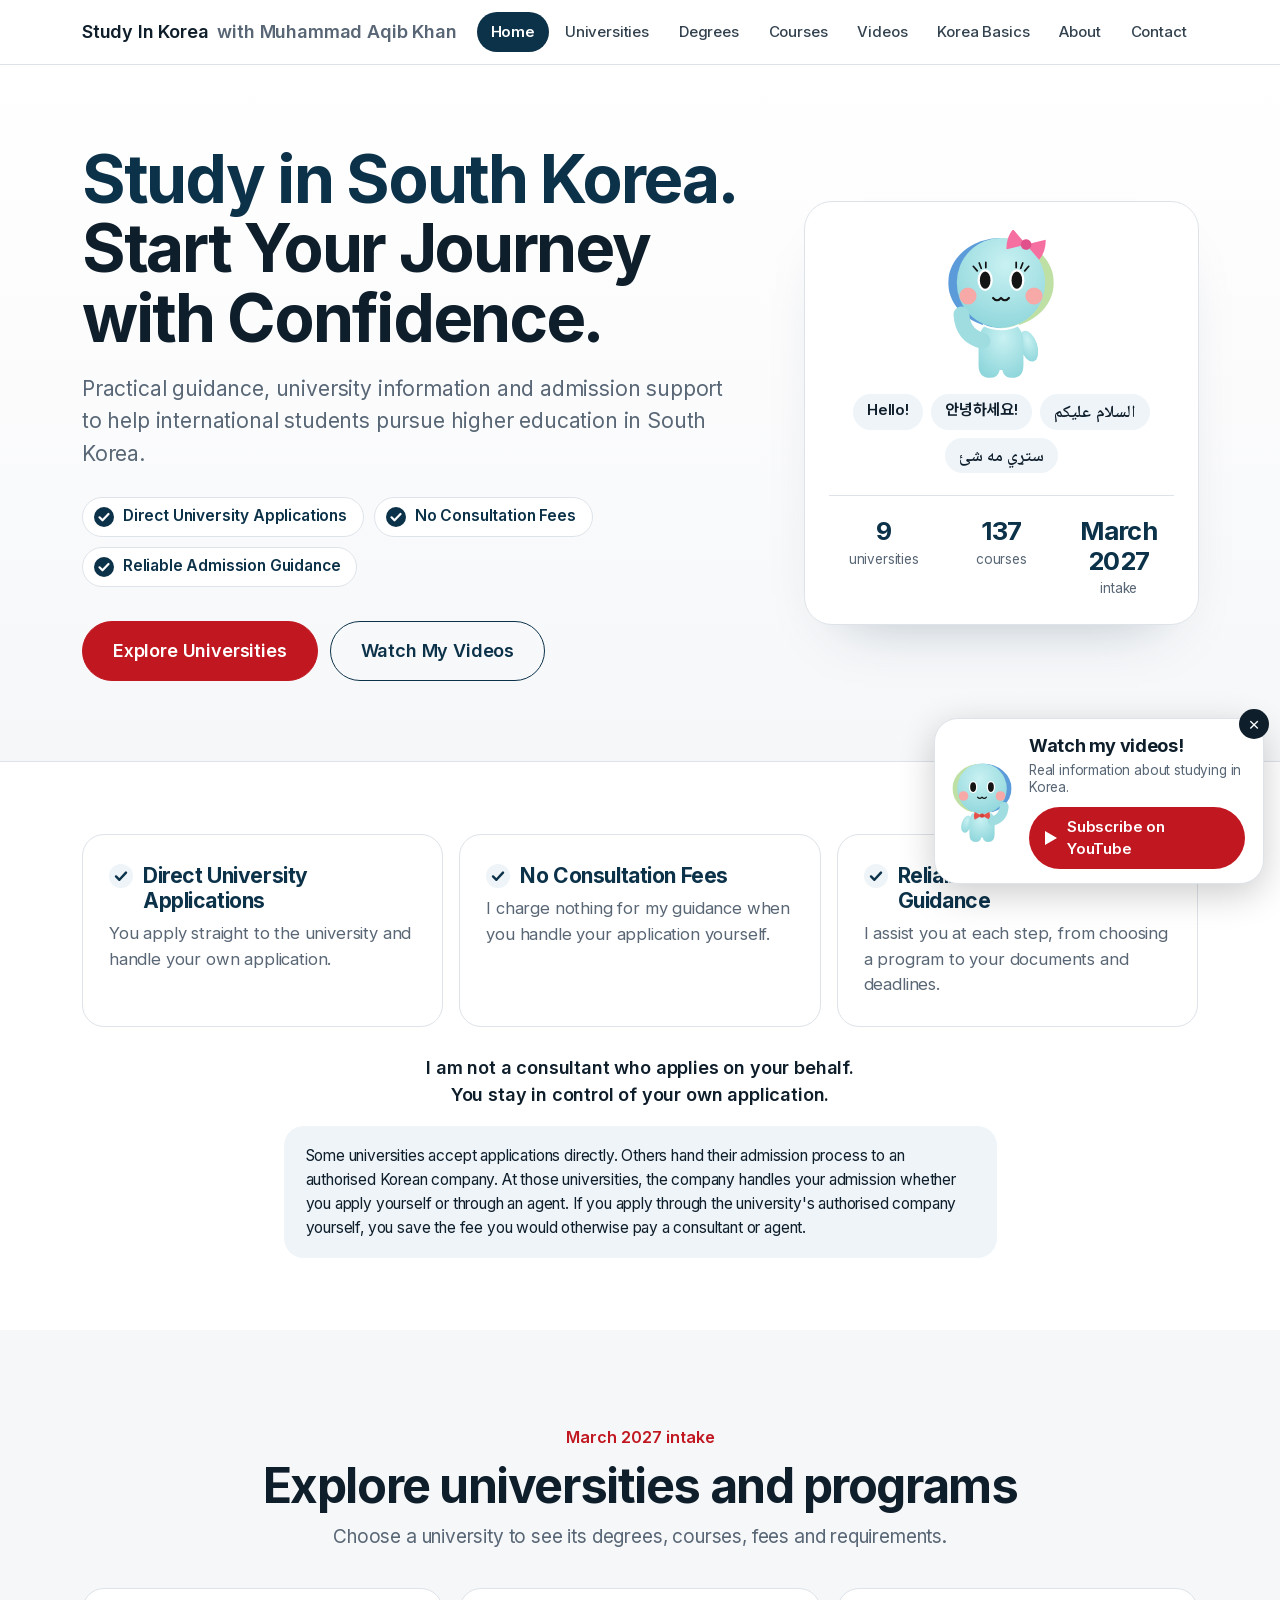
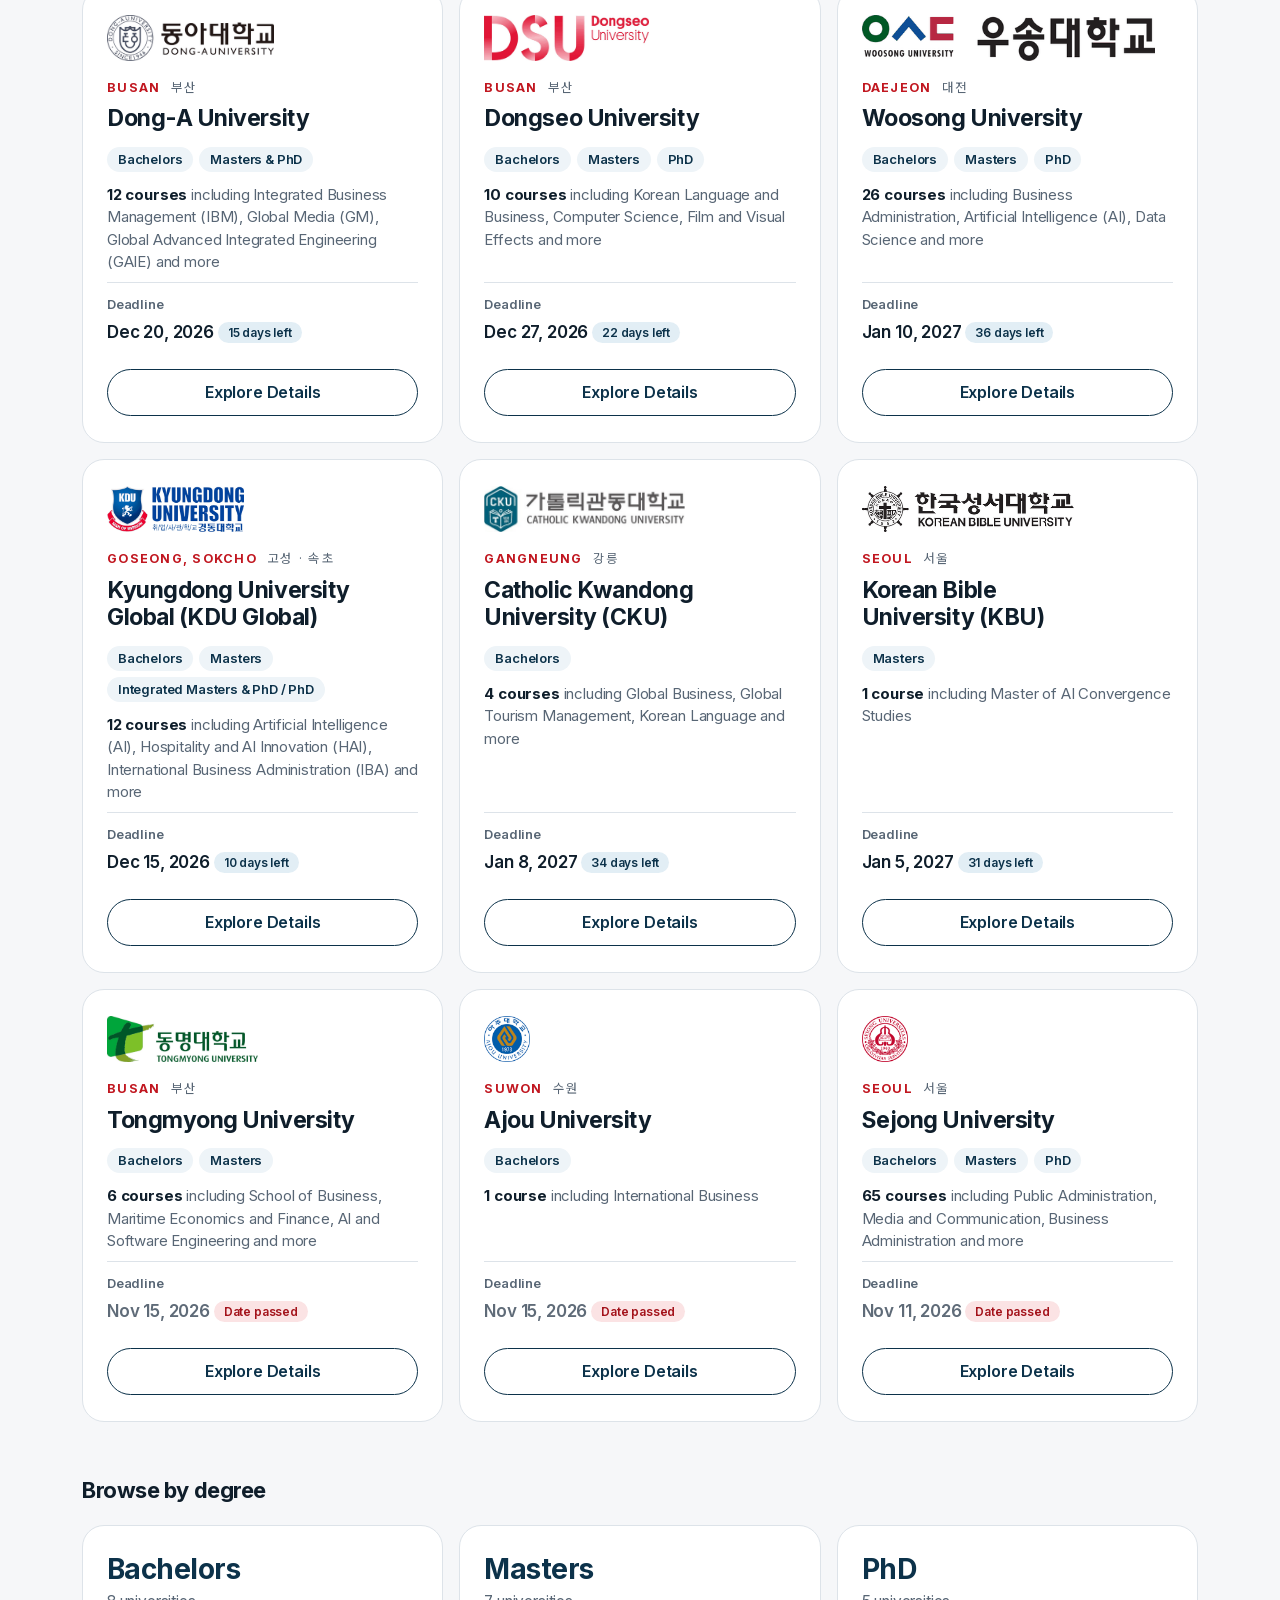
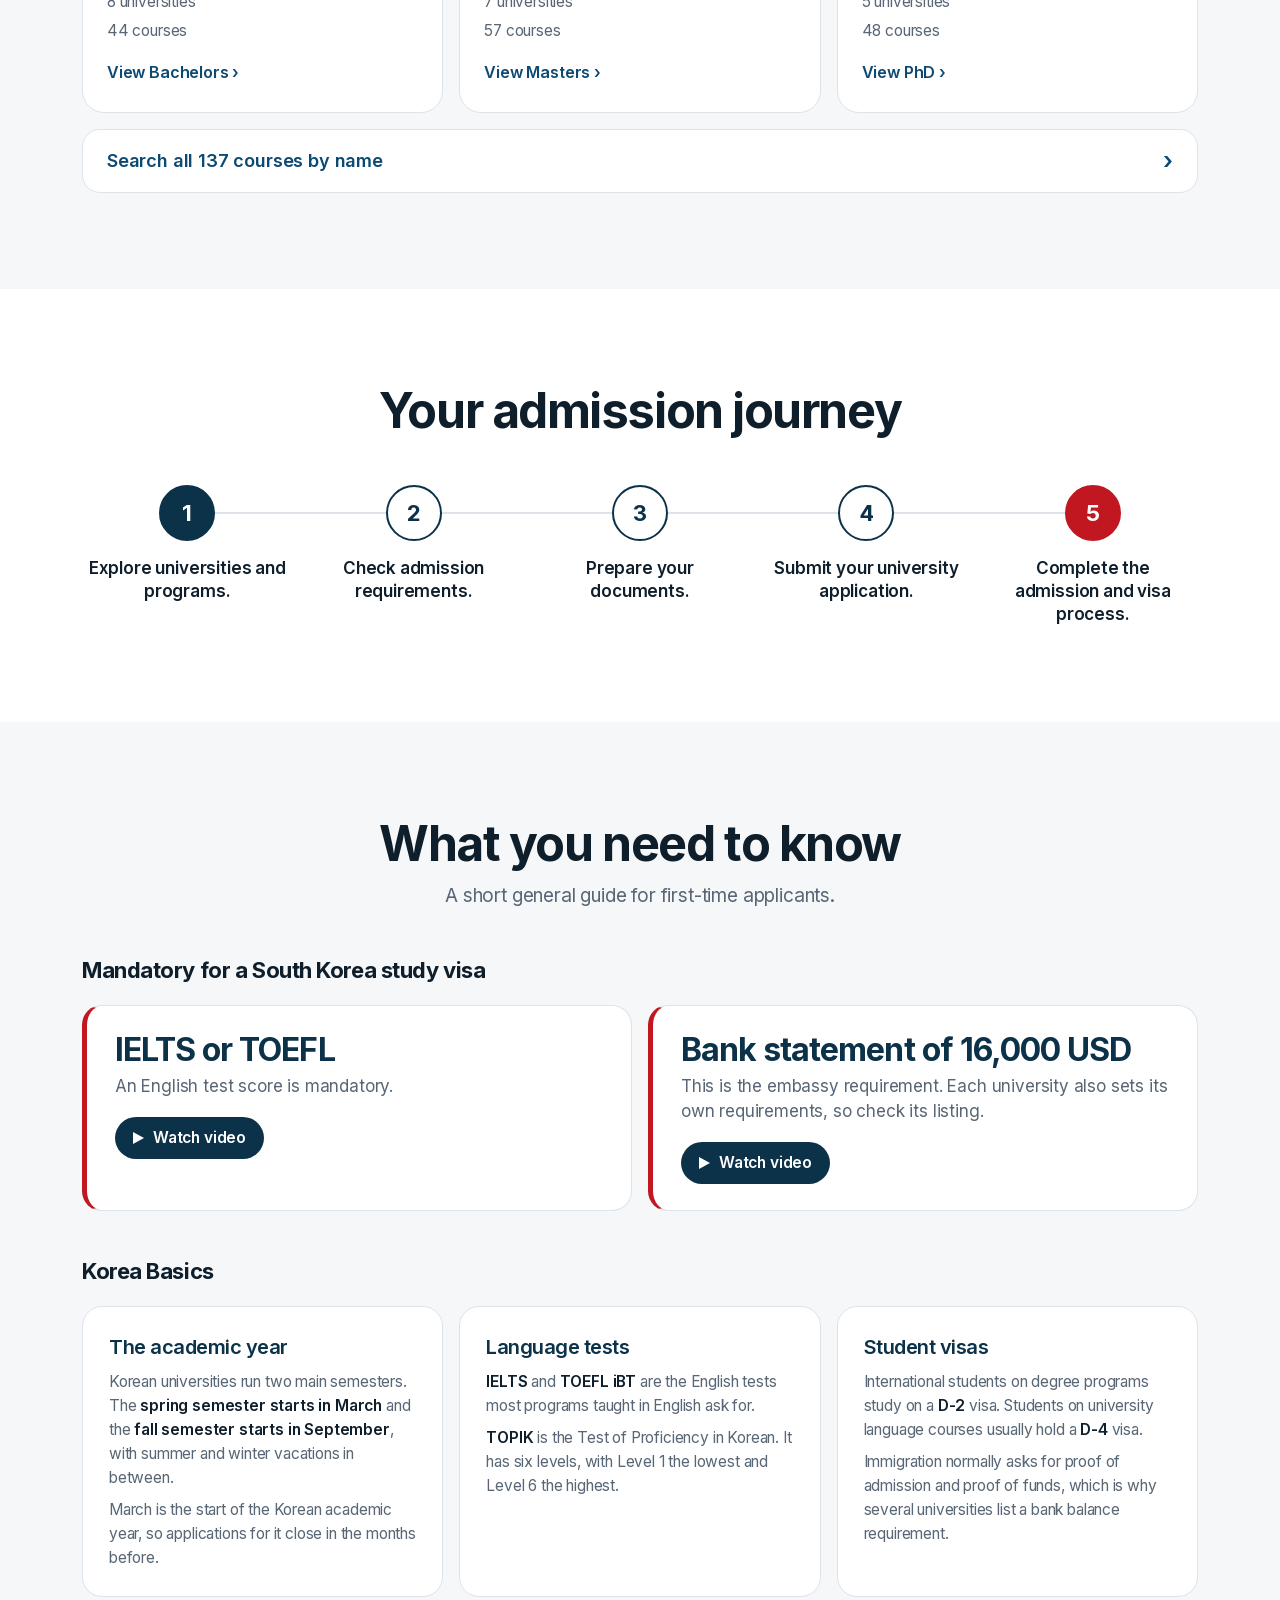
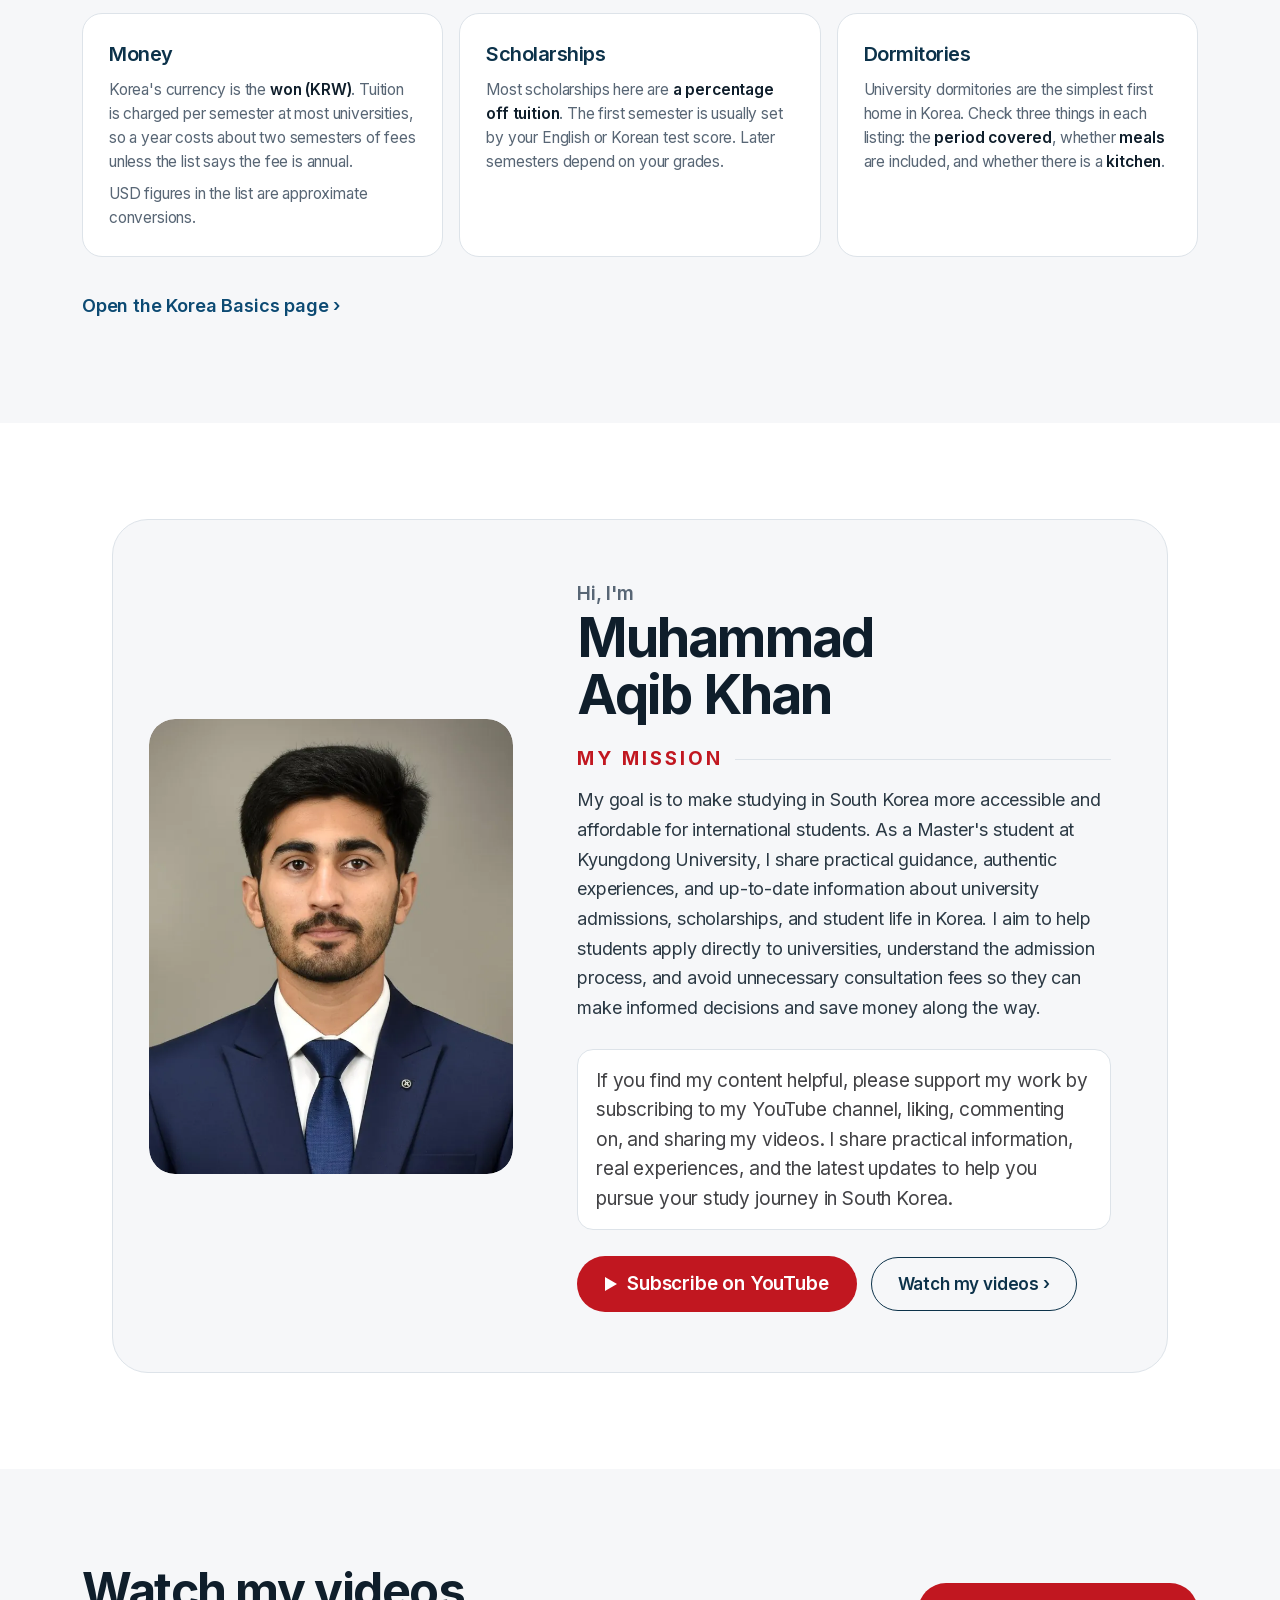
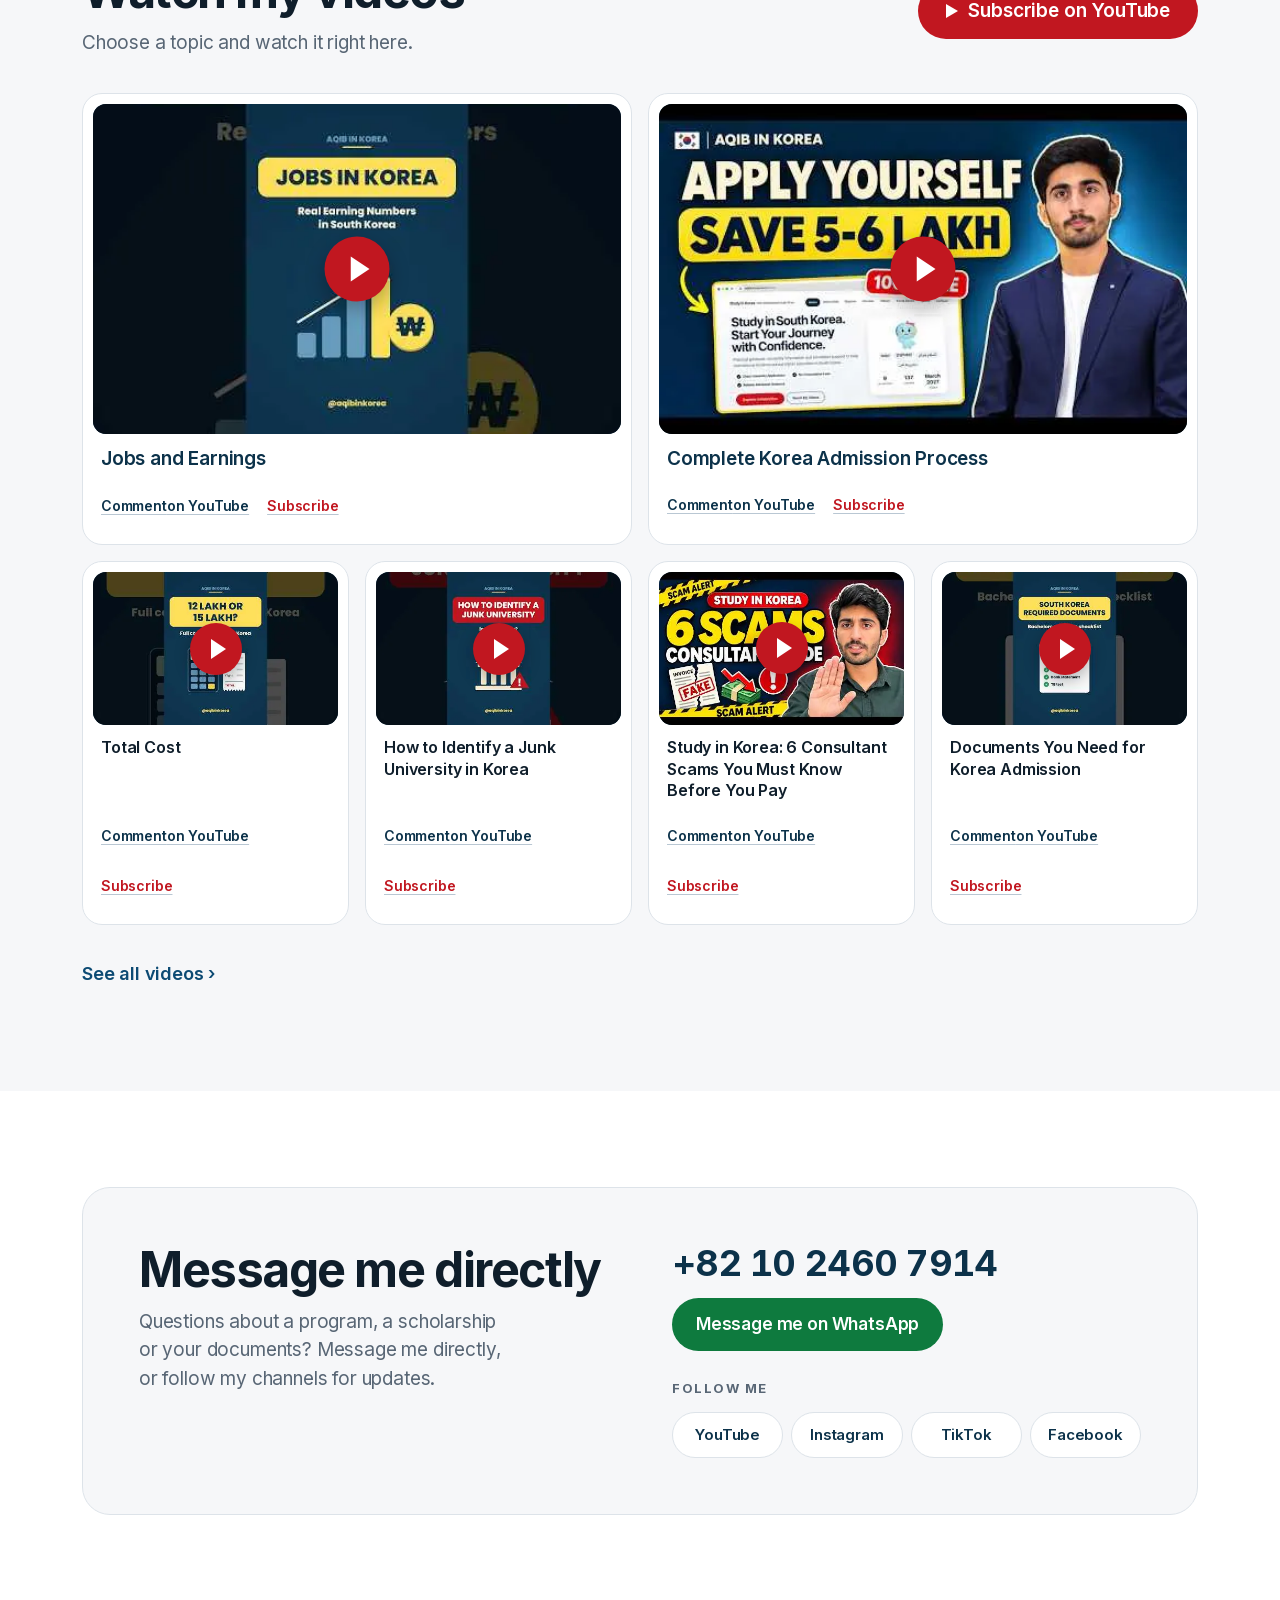
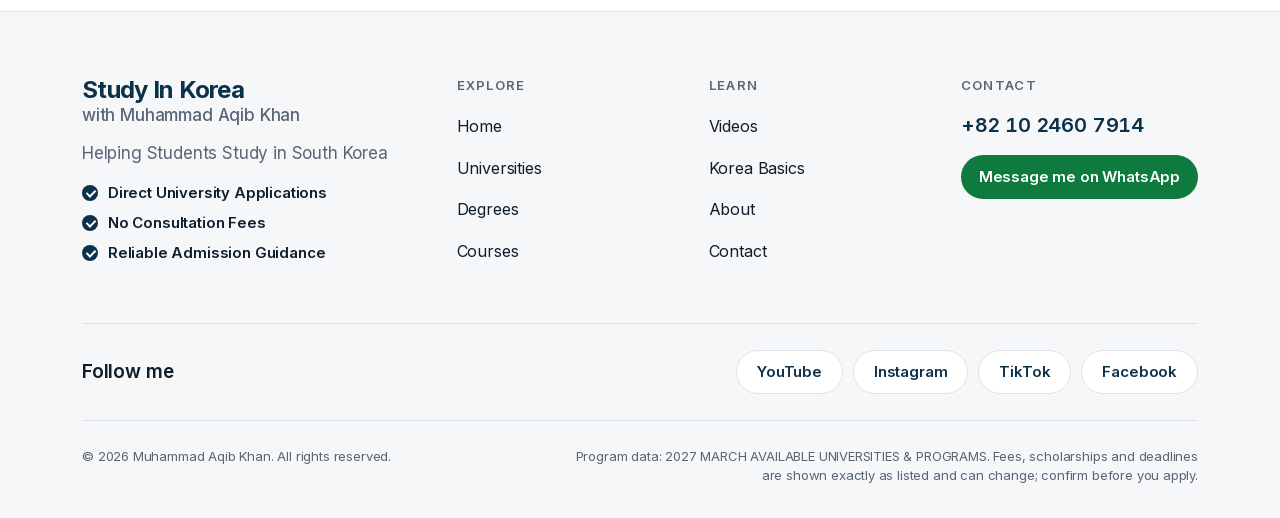
==== commit f2dcc52d: "Update the website Co-Authored-By: Claude Opus 5.5 <noreply@anthropic.com>" ====
--- a/index.html
+++ b/index.html
@@ -24,7 +24,7 @@
 <link rel="icon" href="/favicon.svg" type="image/svg+xml">
 <link rel="apple-touch-icon" href="/apple-touch-icon.png">
 <link rel="manifest" href="/site.webmanifest">
-<link rel="stylesheet" href="css/site.64ec1e9aa2.css">
+<link rel="stylesheet" href="css/site.2cf3a6aa1c.css">
 </head>
 <body>
 <div class="nav"><div class="wrap">
@@ -86,7 +86,7 @@
     <p class="kick">March 2027 intake</p>
     <h2>Explore universities and programs</h2>
     <p class="bsub">Choose a university to see its degrees, courses, fees and requirements.</p>
-    <div class="tiles ugrid" data-passed-last><a class="tile ucard" href="#uni-tongmyong"><span class="logo lg-tongmyong" role="img" aria-label="Tongmyong University logo"></span><p class="city">Busan <span lang="ko">부산</span></p><h3>Tongmyong University</h3><ul class="lvchips" aria-label="Degree levels"><li>Bachelors</li><li>Masters</li></ul><p class="tm"><b>6 courses</b> including School of Business, Maritime Economics and Finance, AI and Software Engineering and more</p><p class="td"><span class="lbl">Deadline</span><span class="dl" data-date="2026-11-15">Nov 15, 2026</span></p><span class="ubtn">Explore Details</span></a><a class="tile ucard" href="#uni-dong-a"><span class="logo lg-dong-a" role="img" aria-label="Dong-A University logo"></span><p class="city">Busan <span lang="ko">부산</span></p><h3>Dong-A University</h3><ul class="lvchips" aria-label="Degree levels"><li>Bachelors</li><li>Masters &amp; PhD</li></ul><p class="tm"><b>12 courses</b> including Integrated Business Management (IBM), Global Media (GM), Global Advanced Integrated Engineering (GAIE) and more</p><p class="td"><span class="lbl">Deadline</span><span class="dl" data-date="2026-12-20">Dec 20, 2026</span></p><span class="ubtn">Explore Details</span></a><a class="tile ucard" href="#uni-dongseo"><span class="logo lg-dongseo" role="img" aria-label="Dongseo University logo"></span><p class="city">Busan <span lang="ko">부산</span></p><h3>Dongseo University</h3><ul class="lvchips" aria-label="Degree levels"><li>Bachelors</li><li>Masters</li><li>PhD</li></ul><p class="tm"><b>10 courses</b> including Korean Language and Business, Computer Science, Film and Visual Effects and more</p><p class="td"><span class="lbl">Deadline</span><span class="dl" data-date="2026-12-27">Dec 27, 2026</span></p><span class="ubtn">Explore Details</span></a><a class="tile ucard" href="#uni-woosung"><span class="logo lg-woosung" role="img" aria-label="Woosong University logo"></span><p class="city">Daejeon <span lang="ko">대전</span></p><h3>Woosong University</h3><ul class="lvchips" aria-label="Degree levels"><li>Bachelors</li><li>Masters</li><li>PhD</li></ul><p class="tm"><b>26 courses</b> including Business Administration, Artificial Intelligence (AI), Data Science and more</p><p class="td"><span class="lbl">Deadline</span><span class="dl" data-date="2027-01-10">Jan 10, 2027</span></p><span class="ubtn">Explore Details</span></a><a class="tile ucard" href="#uni-ajou"><span class="logo lg-ajou" role="img" aria-label="Ajou University logo"></span><p class="city">Suwon <span lang="ko">수원</span></p><h3>Ajou University</h3><ul class="lvchips" aria-label="Degree levels"><li>Bachelors</li></ul><p class="tm"><b>1 course</b> including International Business</p><p class="td"><span class="lbl">Deadline</span><span class="dl" data-date="2026-11-15">Nov 15, 2026</span></p><span class="ubtn">Explore Details</span></a><a class="tile ucard" href="#uni-sejong"><span class="logo lg-sejong" role="img" aria-label="Sejong University logo"></span><p class="city">Seoul <span lang="ko">서울</span></p><h3>Sejong University</h3><ul class="lvchips" aria-label="Degree levels"><li>Bachelors</li><li>Masters</li><li>PhD</li></ul><p class="tm"><b>65 courses</b> including Public Administration, Media and Communication, Business Administration and more</p><p class="td"><span class="lbl">Deadline</span><span class="dl" data-date="2026-11-11">Nov 11, 2026</span></p><span class="ubtn">Explore Details</span></a><a class="tile ucard" href="#uni-kyungdong-global"><span class="logo lg-kyungdong-global" role="img" aria-label="Kyungdong University Global (KDU Global) logo"></span><p class="city">Goseong, Sokcho <span lang="ko">고성 · 속초</span></p><h3>Kyungdong University Global (KDU Global)</h3><ul class="lvchips" aria-label="Degree levels"><li>Bachelors</li><li>Masters</li><li>Integrated Masters &amp; PhD / PhD</li></ul><p class="tm"><b>12 courses</b> including Artificial Intelligence (AI), Hospitality and AI Innovation (HAI), International Business Administration (IBA) and more</p><p class="td"><span class="lbl">Deadline</span><span class="dl" data-date="2026-12-15">Dec 15, 2026</span></p><span class="ubtn">Explore Details</span></a><a class="tile ucard" href="#uni-catholic-kwandong"><span class="logo lg-catholic-kwandong" role="img" aria-label="Catholic Kwandong University (CKU) logo"></span><p class="city">Gangneung <span lang="ko">강릉</span></p><h3>Catholic Kwandong University (CKU)</h3><ul class="lvchips" aria-label="Degree levels"><li>Bachelors</li></ul><p class="tm"><b>4 courses</b> including Global Business, Global Tourism Management, Korean Language and more</p><p class="td"><span class="lbl">Deadline</span><span class="dl" data-date="2027-01-08">Jan 8, 2027</span></p><span class="ubtn">Explore Details</span></a><a class="tile ucard" href="#uni-korean-bible"><span class="logo lg-korean-bible" role="img" aria-label="Korean Bible University (KBU) logo"></span><p class="city">Seoul <span lang="ko">서울</span></p><h3>Korean Bible University (KBU)</h3><ul class="lvchips" aria-label="Degree levels"><li>Masters</li></ul><p class="tm"><b>1 course</b> including Master of AI Convergence Studies</p><p class="td"><span class="lbl">Deadline</span><span class="dl" data-date="2026-11-20">Nov 20, 2026</span></p><span class="ubtn">Explore Details</span></a></div>
+    <div class="tiles ugrid" data-passed-last><a class="tile ucard" href="#uni-tongmyong"><span class="logo lg-tongmyong" role="img" aria-label="Tongmyong University logo"></span><p class="city">Busan <span lang="ko">부산</span></p><h3>Tongmyong University</h3><ul class="lvchips" aria-label="Degree levels"><li>Bachelors</li><li>Masters</li></ul><p class="tm"><b>6 courses</b> including School of Business, Maritime Economics and Finance, AI and Software Engineering and more</p><p class="td"><span class="lbl">Deadline</span><span class="dl" data-date="2026-11-15">Nov 15, 2026</span></p><span class="ubtn">Explore Details</span></a><a class="tile ucard" href="#uni-dong-a"><span class="logo lg-dong-a" role="img" aria-label="Dong-A University logo"></span><p class="city">Busan <span lang="ko">부산</span></p><h3>Dong-A University</h3><ul class="lvchips" aria-label="Degree levels"><li>Bachelors</li><li>Masters &amp; PhD</li></ul><p class="tm"><b>12 courses</b> including Integrated Business Management (IBM), Global Media (GM), Global Advanced Integrated Engineering (GAIE) and more</p><p class="td"><span class="lbl">Deadline</span><span class="dl" data-date="2026-12-20">Dec 20, 2026</span></p><span class="ubtn">Explore Details</span></a><a class="tile ucard" href="#uni-dongseo"><span class="logo lg-dongseo" role="img" aria-label="Dongseo University logo"></span><p class="city">Busan <span lang="ko">부산</span></p><h3>Dongseo University</h3><ul class="lvchips" aria-label="Degree levels"><li>Bachelors</li><li>Masters</li><li>PhD</li></ul><p class="tm"><b>10 courses</b> including Korean Language and Business, Computer Science, Film and Visual Effects and more</p><p class="td"><span class="lbl">Deadline</span><span class="dl" data-date="2026-12-27">Dec 27, 2026</span></p><span class="ubtn">Explore Details</span></a><a class="tile ucard" href="#uni-woosung"><span class="logo lg-woosung" role="img" aria-label="Woosong University logo"></span><p class="city">Daejeon <span lang="ko">대전</span></p><h3>Woosong University</h3><ul class="lvchips" aria-label="Degree levels"><li>Bachelors</li><li>Masters</li><li>PhD</li></ul><p class="tm"><b>26 courses</b> including Business Administration, Artificial Intelligence (AI), Data Science and more</p><p class="td"><span class="lbl">Deadline</span><span class="dl" data-date="2027-01-10">Jan 10, 2027</span></p><span class="ubtn">Explore Details</span></a><a class="tile ucard" href="#uni-ajou"><span class="logo lg-ajou" role="img" aria-label="Ajou University logo"></span><p class="city">Suwon <span lang="ko">수원</span></p><h3>Ajou University</h3><ul class="lvchips" aria-label="Degree levels"><li>Bachelors</li></ul><p class="tm"><b>1 course</b> including International Business</p><p class="td"><span class="lbl">Deadline</span><span class="dl" data-date="2026-11-15">Nov 15, 2026</span></p><span class="ubtn">Explore Details</span></a><a class="tile ucard" href="#uni-sejong"><span class="logo lg-sejong" role="img" aria-label="Sejong University logo"></span><p class="city">Seoul <span lang="ko">서울</span></p><h3>Sejong University</h3><ul class="lvchips" aria-label="Degree levels"><li>Bachelors</li><li>Masters</li><li>PhD</li></ul><p class="tm"><b>65 courses</b> including Public Administration, Media and Communication, Business Administration and more</p><p class="td"><span class="lbl">Deadline</span><span class="dl" data-date="2026-11-11">Nov 11, 2026</span></p><span class="ubtn">Explore Details</span></a><a class="tile ucard" href="#uni-kyungdong-global"><span class="logo lg-kyungdong-global" role="img" aria-label="Kyungdong University Global (KDU Global) logo"></span><p class="city">Goseong, Sokcho <span lang="ko">고성 · 속초</span></p><h3>Kyungdong University Global (KDU Global)</h3><ul class="lvchips" aria-label="Degree levels"><li>Bachelors</li><li>Masters</li><li>Integrated Masters &amp; PhD / PhD</li></ul><p class="tm"><b>12 courses</b> including Artificial Intelligence (AI), Hospitality and AI Innovation (HAI), International Business Administration (IBA) and more</p><p class="td"><span class="lbl">Deadline</span><span class="dl" data-date="2026-12-15">Dec 15, 2026</span></p><span class="ubtn">Explore Details</span></a><a class="tile ucard" href="#uni-catholic-kwandong"><span class="logo lg-catholic-kwandong" role="img" aria-label="Catholic Kwandong University (CKU) logo"></span><p class="city">Gangneung <span lang="ko">강릉</span></p><h3>Catholic Kwandong University (CKU)</h3><ul class="lvchips" aria-label="Degree levels"><li>Bachelors</li></ul><p class="tm"><b>4 courses</b> including Global Business, Global Tourism Management, Korean Language and more</p><p class="td"><span class="lbl">Deadline</span><span class="dl" data-date="2027-01-08">Jan 8, 2027</span></p><span class="ubtn">Explore Details</span></a><a class="tile ucard" href="#uni-korean-bible"><span class="logo lg-korean-bible" role="img" aria-label="Korean Bible University (KBU) logo"></span><p class="city">Seoul <span lang="ko">서울</span></p><h3>Korean Bible University (KBU)</h3><ul class="lvchips" aria-label="Degree levels"><li>Masters</li></ul><p class="tm"><b>1 course</b> including Master of AI Convergence Studies</p><p class="td"><span class="lbl">Deadline</span><span class="dl" data-date="2027-01-05">Jan 5, 2027</span></p><span class="ubtn">Explore Details</span></a></div>
     <h3 class="subh">Browse by degree</h3>
     <div class="tiles dgrid"><a class="tile big" href="#bachelors"><h3>Bachelors</h3><p class="tm">8 universities</p><p class="tm">44 courses</p><span class="go">View Bachelors</span></a><a class="tile big" href="#masters"><h3>Masters</h3><p class="tm">7 universities</p><p class="tm">57 courses</p><span class="go">View Masters</span></a><a class="tile big" href="#phd"><h3>PhD</h3><p class="tm">5 universities</p><p class="tm">48 courses</p><span class="go">View PhD</span></a></div>
     <a class="searchbar" href="#courses"><span>Search all 137 courses by name</span><i aria-hidden="true">&rsaquo;</i></a>
@@ -170,7 +170,7 @@
 </section>
 <section class="page" id="p-universities" data-nav="universities"><div class="wrap">
   <header class="ph"><h1>Universities</h1><p class="sub">Choose a university to see its degrees and courses.</p></header>
-  <div class="tiles" data-passed-last><a class="tile ucard" href="#uni-tongmyong"><span class="logo lg-tongmyong" role="img" aria-label="Tongmyong University logo"></span><p class="city">Busan <span lang="ko">부산</span></p><h3>Tongmyong University</h3><ul class="lvchips" aria-label="Degree levels"><li>Bachelors</li><li>Masters</li></ul><p class="tm"><b>6 courses</b> including School of Business, Maritime Economics and Finance, AI and Software Engineering and more</p><p class="td"><span class="lbl">Deadline</span><span class="dl" data-date="2026-11-15">Nov 15, 2026</span></p><span class="ubtn">Explore Details</span></a><a class="tile ucard" href="#uni-dong-a"><span class="logo lg-dong-a" role="img" aria-label="Dong-A University logo"></span><p class="city">Busan <span lang="ko">부산</span></p><h3>Dong-A University</h3><ul class="lvchips" aria-label="Degree levels"><li>Bachelors</li><li>Masters &amp; PhD</li></ul><p class="tm"><b>12 courses</b> including Integrated Business Management (IBM), Global Media (GM), Global Advanced Integrated Engineering (GAIE) and more</p><p class="td"><span class="lbl">Deadline</span><span class="dl" data-date="2026-12-20">Dec 20, 2026</span></p><span class="ubtn">Explore Details</span></a><a class="tile ucard" href="#uni-dongseo"><span class="logo lg-dongseo" role="img" aria-label="Dongseo University logo"></span><p class="city">Busan <span lang="ko">부산</span></p><h3>Dongseo University</h3><ul class="lvchips" aria-label="Degree levels"><li>Bachelors</li><li>Masters</li><li>PhD</li></ul><p class="tm"><b>10 courses</b> including Korean Language and Business, Computer Science, Film and Visual Effects and more</p><p class="td"><span class="lbl">Deadline</span><span class="dl" data-date="2026-12-27">Dec 27, 2026</span></p><span class="ubtn">Explore Details</span></a><a class="tile ucard" href="#uni-woosung"><span class="logo lg-woosung" role="img" aria-label="Woosong University logo"></span><p class="city">Daejeon <span lang="ko">대전</span></p><h3>Woosong University</h3><ul class="lvchips" aria-label="Degree levels"><li>Bachelors</li><li>Masters</li><li>PhD</li></ul><p class="tm"><b>26 courses</b> including Business Administration, Artificial Intelligence (AI), Data Science and more</p><p class="td"><span class="lbl">Deadline</span><span class="dl" data-date="2027-01-10">Jan 10, 2027</span></p><span class="ubtn">Explore Details</span></a><a class="tile ucard" href="#uni-ajou"><span class="logo lg-ajou" role="img" aria-label="Ajou University logo"></span><p class="city">Suwon <span lang="ko">수원</span></p><h3>Ajou University</h3><ul class="lvchips" aria-label="Degree levels"><li>Bachelors</li></ul><p class="tm"><b>1 course</b> including International Business</p><p class="td"><span class="lbl">Deadline</span><span class="dl" data-date="2026-11-15">Nov 15, 2026</span></p><span class="ubtn">Explore Details</span></a><a class="tile ucard" href="#uni-sejong"><span class="logo lg-sejong" role="img" aria-label="Sejong University logo"></span><p class="city">Seoul <span lang="ko">서울</span></p><h3>Sejong University</h3><ul class="lvchips" aria-label="Degree levels"><li>Bachelors</li><li>Masters</li><li>PhD</li></ul><p class="tm"><b>65 courses</b> including Public Administration, Media and Communication, Business Administration and more</p><p class="td"><span class="lbl">Deadline</span><span class="dl" data-date="2026-11-11">Nov 11, 2026</span></p><span class="ubtn">Explore Details</span></a><a class="tile ucard" href="#uni-kyungdong-global"><span class="logo lg-kyungdong-global" role="img" aria-label="Kyungdong University Global (KDU Global) logo"></span><p class="city">Goseong, Sokcho <span lang="ko">고성 · 속초</span></p><h3>Kyungdong University Global (KDU Global)</h3><ul class="lvchips" aria-label="Degree levels"><li>Bachelors</li><li>Masters</li><li>Integrated Masters &amp; PhD / PhD</li></ul><p class="tm"><b>12 courses</b> including Artificial Intelligence (AI), Hospitality and AI Innovation (HAI), International Business Administration (IBA) and more</p><p class="td"><span class="lbl">Deadline</span><span class="dl" data-date="2026-12-15">Dec 15, 2026</span></p><span class="ubtn">Explore Details</span></a><a class="tile ucard" href="#uni-catholic-kwandong"><span class="logo lg-catholic-kwandong" role="img" aria-label="Catholic Kwandong University (CKU) logo"></span><p class="city">Gangneung <span lang="ko">강릉</span></p><h3>Catholic Kwandong University (CKU)</h3><ul class="lvchips" aria-label="Degree levels"><li>Bachelors</li></ul><p class="tm"><b>4 courses</b> including Global Business, Global Tourism Management, Korean Language and more</p><p class="td"><span class="lbl">Deadline</span><span class="dl" data-date="2027-01-08">Jan 8, 2027</span></p><span class="ubtn">Explore Details</span></a><a class="tile ucard" href="#uni-korean-bible"><span class="logo lg-korean-bible" role="img" aria-label="Korean Bible University (KBU) logo"></span><p class="city">Seoul <span lang="ko">서울</span></p><h3>Korean Bible University (KBU)</h3><ul class="lvchips" aria-label="Degree levels"><li>Masters</li></ul><p class="tm"><b>1 course</b> including Master of AI Convergence Studies</p><p class="td"><span class="lbl">Deadline</span><span class="dl" data-date="2026-11-20">Nov 20, 2026</span></p><span class="ubtn">Explore Details</span></a></div>
+  <div class="tiles" data-passed-last><a class="tile ucard" href="#uni-tongmyong"><span class="logo lg-tongmyong" role="img" aria-label="Tongmyong University logo"></span><p class="city">Busan <span lang="ko">부산</span></p><h3>Tongmyong University</h3><ul class="lvchips" aria-label="Degree levels"><li>Bachelors</li><li>Masters</li></ul><p class="tm"><b>6 courses</b> including School of Business, Maritime Economics and Finance, AI and Software Engineering and more</p><p class="td"><span class="lbl">Deadline</span><span class="dl" data-date="2026-11-15">Nov 15, 2026</span></p><span class="ubtn">Explore Details</span></a><a class="tile ucard" href="#uni-dong-a"><span class="logo lg-dong-a" role="img" aria-label="Dong-A University logo"></span><p class="city">Busan <span lang="ko">부산</span></p><h3>Dong-A University</h3><ul class="lvchips" aria-label="Degree levels"><li>Bachelors</li><li>Masters &amp; PhD</li></ul><p class="tm"><b>12 courses</b> including Integrated Business Management (IBM), Global Media (GM), Global Advanced Integrated Engineering (GAIE) and more</p><p class="td"><span class="lbl">Deadline</span><span class="dl" data-date="2026-12-20">Dec 20, 2026</span></p><span class="ubtn">Explore Details</span></a><a class="tile ucard" href="#uni-dongseo"><span class="logo lg-dongseo" role="img" aria-label="Dongseo University logo"></span><p class="city">Busan <span lang="ko">부산</span></p><h3>Dongseo University</h3><ul class="lvchips" aria-label="Degree levels"><li>Bachelors</li><li>Masters</li><li>PhD</li></ul><p class="tm"><b>10 courses</b> including Korean Language and Business, Computer Science, Film and Visual Effects and more</p><p class="td"><span class="lbl">Deadline</span><span class="dl" data-date="2026-12-27">Dec 27, 2026</span></p><span class="ubtn">Explore Details</span></a><a class="tile ucard" href="#uni-woosung"><span class="logo lg-woosung" role="img" aria-label="Woosong University logo"></span><p class="city">Daejeon <span lang="ko">대전</span></p><h3>Woosong University</h3><ul class="lvchips" aria-label="Degree levels"><li>Bachelors</li><li>Masters</li><li>PhD</li></ul><p class="tm"><b>26 courses</b> including Business Administration, Artificial Intelligence (AI), Data Science and more</p><p class="td"><span class="lbl">Deadline</span><span class="dl" data-date="2027-01-10">Jan 10, 2027</span></p><span class="ubtn">Explore Details</span></a><a class="tile ucard" href="#uni-ajou"><span class="logo lg-ajou" role="img" aria-label="Ajou University logo"></span><p class="city">Suwon <span lang="ko">수원</span></p><h3>Ajou University</h3><ul class="lvchips" aria-label="Degree levels"><li>Bachelors</li></ul><p class="tm"><b>1 course</b> including International Business</p><p class="td"><span class="lbl">Deadline</span><span class="dl" data-date="2026-11-15">Nov 15, 2026</span></p><span class="ubtn">Explore Details</span></a><a class="tile ucard" href="#uni-sejong"><span class="logo lg-sejong" role="img" aria-label="Sejong University logo"></span><p class="city">Seoul <span lang="ko">서울</span></p><h3>Sejong University</h3><ul class="lvchips" aria-label="Degree levels"><li>Bachelors</li><li>Masters</li><li>PhD</li></ul><p class="tm"><b>65 courses</b> including Public Administration, Media and Communication, Business Administration and more</p><p class="td"><span class="lbl">Deadline</span><span class="dl" data-date="2026-11-11">Nov 11, 2026</span></p><span class="ubtn">Explore Details</span></a><a class="tile ucard" href="#uni-kyungdong-global"><span class="logo lg-kyungdong-global" role="img" aria-label="Kyungdong University Global (KDU Global) logo"></span><p class="city">Goseong, Sokcho <span lang="ko">고성 · 속초</span></p><h3>Kyungdong University Global (KDU Global)</h3><ul class="lvchips" aria-label="Degree levels"><li>Bachelors</li><li>Masters</li><li>Integrated Masters &amp; PhD / PhD</li></ul><p class="tm"><b>12 courses</b> including Artificial Intelligence (AI), Hospitality and AI Innovation (HAI), International Business Administration (IBA) and more</p><p class="td"><span class="lbl">Deadline</span><span class="dl" data-date="2026-12-15">Dec 15, 2026</span></p><span class="ubtn">Explore Details</span></a><a class="tile ucard" href="#uni-catholic-kwandong"><span class="logo lg-catholic-kwandong" role="img" aria-label="Catholic Kwandong University (CKU) logo"></span><p class="city">Gangneung <span lang="ko">강릉</span></p><h3>Catholic Kwandong University (CKU)</h3><ul class="lvchips" aria-label="Degree levels"><li>Bachelors</li></ul><p class="tm"><b>4 courses</b> including Global Business, Global Tourism Management, Korean Language and more</p><p class="td"><span class="lbl">Deadline</span><span class="dl" data-date="2027-01-08">Jan 8, 2027</span></p><span class="ubtn">Explore Details</span></a><a class="tile ucard" href="#uni-korean-bible"><span class="logo lg-korean-bible" role="img" aria-label="Korean Bible University (KBU) logo"></span><p class="city">Seoul <span lang="ko">서울</span></p><h3>Korean Bible University (KBU)</h3><ul class="lvchips" aria-label="Degree levels"><li>Masters</li></ul><p class="tm"><b>1 course</b> including Master of AI Convergence Studies</p><p class="td"><span class="lbl">Deadline</span><span class="dl" data-date="2027-01-05">Jan 5, 2027</span></p><span class="ubtn">Explore Details</span></a></div>
 </div></section>
 <section class="page" id="p-degrees" data-nav="degrees"><div class="wrap">
   <header class="ph"><h1>Degrees</h1><p class="sub">Choose a degree level to see which universities offer it.</p></header>
@@ -281,12 +281,12 @@
 • climate change major
 • environmental science major sejong university seoul phd"><span class="c1"><span class="pn">Environment and Energy Engineering</span><span class="pm">• Climate Change Major</span><span class="pm">• Environmental Science Major</span></span><span class="c2"><b>Sejong University</b>PhD · Seoul</span><span class="c3">8,216,000 KRW / 6,200 USD</span></a><a class="crs" href="#uni-sejong-phd" data-city="Seoul" data-date="2026-11-11" data-tags="phd" data-t="nuclear engineering sejong university seoul phd"><span class="c1"><span class="pn">Nuclear Engineering</span></span><span class="c2"><b>Sejong University</b>PhD · Seoul</span><span class="c3">8,216,000 KRW / 6,200 USD</span></a><a class="crs" href="#uni-sejong-phd" data-city="Seoul" data-date="2026-11-11" data-tags="phd" data-t="artificial intelligence and robotics engineering sejong university seoul phd"><span class="c1"><span class="pn">Artificial Intelligence and Robotics Engineering</span></span><span class="c2"><b>Sejong University</b>PhD · Seoul</span><span class="c3">8,216,000 KRW / 6,200 USD</span></a><a class="crs" href="#uni-sejong-phd" data-city="Seoul" data-date="2026-11-11" data-tags="phd" data-t="ai and data science engineering sejong university seoul phd"><span class="c1"><span class="pn">AI and Data Science Engineering</span></span><span class="c2"><b>Sejong University</b>PhD · Seoul</span><span class="c3">8,216,000 KRW / 6,200 USD</span></a><a class="crs" href="#uni-sejong-phd" data-city="Seoul" data-date="2026-11-11" data-tags="phd" data-t="semiconductor systems engineering sejong university seoul phd"><span class="c1"><span class="pn">Semiconductor Systems Engineering</span></span><span class="c2"><b>Sejong University</b>PhD · Seoul</span><span class="c3">8,216,000 KRW / 6,200 USD</span></a><a class="crs" href="#uni-sejong-phd" data-city="Seoul" data-date="2026-11-11" data-tags="phd" data-t="ai and it engineering sejong university seoul phd"><span class="c1"><span class="pn">AI and IT Engineering</span></span><span class="c2"><b>Sejong University</b>PhD · Seoul</span><span class="c3">8,216,000 KRW / 6,200 USD</span></a><a class="crs" href="#uni-sejong-phd" data-city="Seoul" data-date="2026-11-11" data-tags="phd" data-t="advanced integrated medicine &amp; pharmaceutical engineering sejong university seoul phd"><span class="c1"><span class="pn">Advanced Integrated Medicine &amp; Pharmaceutical Engineering</span></span><span class="c2"><b>Sejong University</b>PhD · Seoul</span><span class="c3">8,216,000 KRW / 6,200 USD</span></a><a class="crs" href="#uni-sejong-phd" data-city="Seoul" data-date="2026-11-11" data-tags="phd" data-t="defense ai systems engineering sejong university seoul phd"><span class="c1"><span class="pn">Defense AI Systems Engineering</span></span><span class="c2"><b>Sejong University</b>PhD · Seoul</span><span class="c3">8,216,000 KRW / 6,200 USD</span></a><a class="crs" href="#uni-kyungdong-global-bachelors" data-city="Goseong, Sokcho" data-date="2026-12-15" data-tags="bachelors" data-t="artificial intelligence (ai) kyungdong university global (kdu global) goseong, sokcho bachelors"><span class="c1"><span class="pn">Artificial Intelligence (AI)</span></span><span class="c2"><b>Kyungdong University Global (KDU Global)</b>Bachelors · Goseong, Sokcho</span><span class="c3">4,000 USD</span></a><a class="crs" href="#uni-kyungdong-global-bachelors" data-city="Goseong, Sokcho" data-date="2026-12-15" data-tags="bachelors" data-t="hospitality and ai innovation (hai) kyungdong university global (kdu global) goseong, sokcho bachelors"><span class="c1"><span class="pn">Hospitality and AI Innovation (HAI)</span></span><span class="c2"><b>Kyungdong University Global (KDU Global)</b>Bachelors · Goseong, Sokcho</span><span class="c3">4,000 USD</span></a><a class="crs" href="#uni-kyungdong-global-bachelors" data-city="Goseong, Sokcho" data-date="2026-12-15" data-tags="bachelors" data-t="international business administration (iba) kyungdong university global (kdu global) goseong, sokcho bachelors"><span class="c1"><span class="pn">International Business Administration (IBA)</span></span><span class="c2"><b>Kyungdong University Global (KDU Global)</b>Bachelors · Goseong, Sokcho</span><span class="c3">4,000 USD</span></a><a class="crs" href="#uni-kyungdong-global-bachelors" data-city="Goseong, Sokcho" data-date="2026-12-15" data-tags="bachelors" data-t="korean business - artificial intelligence (kb-ai) kyungdong university global (kdu global) goseong, sokcho bachelors"><span class="c1"><span class="pn">Korean Business - Artificial Intelligence (KB-AI)</span></span><span class="c2"><b>Kyungdong University Global (KDU Global)</b>Bachelors · Goseong, Sokcho</span><span class="c3">4,000 USD</span></a><a class="crs" href="#uni-kyungdong-global-bachelors" data-city="Goseong, Sokcho" data-date="2026-12-15" data-tags="bachelors" data-t="smart computing (sc) kyungdong university global (kdu global) goseong, sokcho bachelors"><span class="c1"><span class="pn">Smart Computing (SC)</span></span><span class="c2"><b>Kyungdong University Global (KDU Global)</b>Bachelors · Goseong, Sokcho</span><span class="c3">4,000 USD</span></a><a class="crs" href="#uni-kyungdong-global-masters" data-city="Goseong, Sokcho" data-date="2026-12-15" data-tags="masters" data-t="artificial intelligence and data science (me-ai &amp; ds) kyungdong university global (kdu global) goseong, sokcho masters"><span class="c1"><span class="pn">Artificial Intelligence and Data Science (ME-AI &amp; DS)</span></span><span class="c2"><b>Kyungdong University Global (KDU Global)</b>Masters · Goseong, Sokcho</span><span class="c3">5,000 USD</span></a><a class="crs" href="#uni-kyungdong-global-masters" data-city="Goseong, Sokcho" data-date="2026-12-15" data-tags="masters" data-t="international business administration (ma-iba) kyungdong university global (kdu global) goseong, sokcho masters"><span class="c1"><span class="pn">International Business Administration (MA-IBA)</span></span><span class="c2"><b>Kyungdong University Global (KDU Global)</b>Masters · Goseong, Sokcho</span><span class="c3">5,000 USD</span></a><a class="crs" href="#uni-kyungdong-global-masters" data-city="Goseong, Sokcho" data-date="2026-12-15" data-tags="masters" data-t="international hospitality and tourism management (ma-ihtm) kyungdong university global (kdu global) goseong, sokcho masters"><span class="c1"><span class="pn">International Hospitality and Tourism Management (MA-IHTM)</span></span><span class="c2"><b>Kyungdong University Global (KDU Global)</b>Masters · Goseong, Sokcho</span><span class="c3">5,000 USD</span></a><a class="crs" href="#uni-kyungdong-global-masters-phd" data-city="Goseong, Sokcho" data-date="2026-12-15" data-tags="masters phd" data-t="artificial intelligence and data science
 (integrated masters &amp; phd) kyungdong university global (kdu global) goseong, sokcho integrated masters &amp; phd / phd"><span class="c1"><span class="pn">Artificial Intelligence and Data Science</span><span class="pm">(Integrated Masters &amp; PhD)</span></span><span class="c2"><b>Kyungdong University Global (KDU Global)</b>Integrated Masters &amp; PhD / PhD · Goseong, Sokcho</span><span class="c3">5,000 USD</span></a><a class="crs" href="#uni-kyungdong-global-masters-phd" data-city="Goseong, Sokcho" data-date="2026-12-15" data-tags="masters phd" data-t="international business administration
-(integrated masters &amp; phd) kyungdong university global (kdu global) goseong, sokcho integrated masters &amp; phd / phd"><span class="c1"><span class="pn">International Business Administration</span><span class="pm">(Integrated Masters &amp; PhD)</span></span><span class="c2"><b>Kyungdong University Global (KDU Global)</b>Integrated Masters &amp; PhD / PhD · Goseong, Sokcho</span><span class="c3">5,000 USD</span></a><a class="crs" href="#uni-kyungdong-global-masters-phd" data-city="Goseong, Sokcho" data-date="2026-12-15" data-tags="masters phd" data-t="artificial intelligence and data science (phd-ai &amp; ds) kyungdong university global (kdu global) goseong, sokcho integrated masters &amp; phd / phd"><span class="c1"><span class="pn">Artificial Intelligence and Data Science (PhD-AI &amp; DS)</span></span><span class="c2"><b>Kyungdong University Global (KDU Global)</b>Integrated Masters &amp; PhD / PhD · Goseong, Sokcho</span><span class="c3">5,000 USD</span></a><a class="crs" href="#uni-kyungdong-global-masters-phd" data-city="Goseong, Sokcho" data-date="2026-12-15" data-tags="masters phd" data-t="international business administration (phd-iba) kyungdong university global (kdu global) goseong, sokcho integrated masters &amp; phd / phd"><span class="c1"><span class="pn">International Business Administration (PhD-IBA)</span></span><span class="c2"><b>Kyungdong University Global (KDU Global)</b>Integrated Masters &amp; PhD / PhD · Goseong, Sokcho</span><span class="c3">5,000 USD</span></a><a class="crs" href="#uni-catholic-kwandong-bachelors" data-city="Gangneung" data-date="2027-01-08" data-tags="bachelors" data-t="global business catholic kwandong university (cku) gangneung bachelors"><span class="c1"><span class="pn">Global Business</span></span><span class="c2"><b>Catholic Kwandong University (CKU)</b>Bachelors · Gangneung</span><span class="c3">$2800</span></a><a class="crs" href="#uni-catholic-kwandong-bachelors" data-city="Gangneung" data-date="2027-01-08" data-tags="bachelors" data-t="global tourism management catholic kwandong university (cku) gangneung bachelors"><span class="c1"><span class="pn">Global Tourism Management</span></span><span class="c2"><b>Catholic Kwandong University (CKU)</b>Bachelors · Gangneung</span><span class="c3">$2800</span></a><a class="crs" href="#uni-catholic-kwandong-bachelors" data-city="Gangneung" data-date="2027-01-08" data-tags="bachelors" data-t="korean language catholic kwandong university (cku) gangneung bachelors"><span class="c1"><span class="pn">Korean Language</span></span><span class="c2"><b>Catholic Kwandong University (CKU)</b>Bachelors · Gangneung</span><span class="c3">$2800</span></a><a class="crs" href="#uni-catholic-kwandong-bachelors" data-city="Gangneung" data-date="2027-01-08" data-tags="bachelors" data-t="ai &amp; digital catholic kwandong university (cku) gangneung bachelors"><span class="c1"><span class="pn">AI &amp; Digital</span></span><span class="c2"><b>Catholic Kwandong University (CKU)</b>Bachelors · Gangneung</span><span class="c3">$2800</span></a><a class="crs" href="#uni-korean-bible-masters" data-city="Seoul" data-date="2026-11-20" data-tags="masters" data-t="master of ai convergence studies korean bible university (kbu) seoul masters
+(integrated masters &amp; phd) kyungdong university global (kdu global) goseong, sokcho integrated masters &amp; phd / phd"><span class="c1"><span class="pn">International Business Administration</span><span class="pm">(Integrated Masters &amp; PhD)</span></span><span class="c2"><b>Kyungdong University Global (KDU Global)</b>Integrated Masters &amp; PhD / PhD · Goseong, Sokcho</span><span class="c3">5,000 USD</span></a><a class="crs" href="#uni-kyungdong-global-masters-phd" data-city="Goseong, Sokcho" data-date="2026-12-15" data-tags="masters phd" data-t="artificial intelligence and data science (phd-ai &amp; ds) kyungdong university global (kdu global) goseong, sokcho integrated masters &amp; phd / phd"><span class="c1"><span class="pn">Artificial Intelligence and Data Science (PhD-AI &amp; DS)</span></span><span class="c2"><b>Kyungdong University Global (KDU Global)</b>Integrated Masters &amp; PhD / PhD · Goseong, Sokcho</span><span class="c3">5,000 USD</span></a><a class="crs" href="#uni-kyungdong-global-masters-phd" data-city="Goseong, Sokcho" data-date="2026-12-15" data-tags="masters phd" data-t="international business administration (phd-iba) kyungdong university global (kdu global) goseong, sokcho integrated masters &amp; phd / phd"><span class="c1"><span class="pn">International Business Administration (PhD-IBA)</span></span><span class="c2"><b>Kyungdong University Global (KDU Global)</b>Integrated Masters &amp; PhD / PhD · Goseong, Sokcho</span><span class="c3">5,000 USD</span></a><a class="crs" href="#uni-catholic-kwandong-bachelors" data-city="Gangneung" data-date="2027-01-08" data-tags="bachelors" data-t="global business catholic kwandong university (cku) gangneung bachelors"><span class="c1"><span class="pn">Global Business</span></span><span class="c2"><b>Catholic Kwandong University (CKU)</b>Bachelors · Gangneung</span><span class="c3">$2800</span></a><a class="crs" href="#uni-catholic-kwandong-bachelors" data-city="Gangneung" data-date="2027-01-08" data-tags="bachelors" data-t="global tourism management catholic kwandong university (cku) gangneung bachelors"><span class="c1"><span class="pn">Global Tourism Management</span></span><span class="c2"><b>Catholic Kwandong University (CKU)</b>Bachelors · Gangneung</span><span class="c3">$2800</span></a><a class="crs" href="#uni-catholic-kwandong-bachelors" data-city="Gangneung" data-date="2027-01-08" data-tags="bachelors" data-t="korean language catholic kwandong university (cku) gangneung bachelors"><span class="c1"><span class="pn">Korean Language</span></span><span class="c2"><b>Catholic Kwandong University (CKU)</b>Bachelors · Gangneung</span><span class="c3">$2800</span></a><a class="crs" href="#uni-catholic-kwandong-bachelors" data-city="Gangneung" data-date="2027-01-08" data-tags="bachelors" data-t="ai &amp; digital catholic kwandong university (cku) gangneung bachelors"><span class="c1"><span class="pn">AI &amp; Digital</span></span><span class="c2"><b>Catholic Kwandong University (CKU)</b>Bachelors · Gangneung</span><span class="c3">$2800</span></a><a class="crs" href="#uni-korean-bible-masters" data-city="Seoul" data-date="2027-01-05" data-tags="masters" data-t="master of ai convergence studies korean bible university (kbu) seoul masters
 (1 day class per week)"><span class="c1"><span class="pn">Master of AI Convergence Studies</span></span><span class="c2"><b>Korean Bible University (KBU)</b>Masters · Seoul</span><span class="c3">$2800</span></a></div>
   <p id="none" class="hide">No course matches these filters. Clear the search box or choose All.</p>
 </div></section>
 <section class="page" id="p-uni-tongmyong" data-nav="universities"><div class="wrap"><nav class="crumb" aria-label="Breadcrumb"><a href="#universities">Universities</a><span>Tongmyong University</span></nav><header class="ph"><span class="logo lgc lg-tongmyong" role="img" aria-label="Tongmyong University logo"></span><p class="city">Busan <span lang="ko">부산</span></p><h1>Tongmyong University</h1><p class="sub">Choose a degree to see its courses, fees and requirements.</p></header><div class="tiles" data-passed-last><a class="tile" href="#uni-tongmyong-bachelors"><h3 class="pre">Bachelors</h3><p class="tm">4 courses</p><p class="tm">School of Business, Maritime Economics and Finance, AI and Software Engineering and more</p><p class="td"><span class="lbl">Deadline</span><span class="dl" data-date="2026-11-15">Nov 15, 2026</span></p><span class="go">View courses</span></a><a class="tile" href="#uni-tongmyong-masters"><h3 class="pre">Masters</h3><p class="tm">2 courses</p><p class="tm">Global Business, AI Convergence</p><p class="td"><span class="lbl">Deadline</span><span class="dl" data-date="2026-11-15">Nov 15, 2026</span></p><span class="go">View courses</span></a></div></div></section>
-<section class="page" id="p-uni-tongmyong-bachelors" data-nav="universities"><div class="wrap"><nav class="crumb" aria-label="Breadcrumb"><a href="#universities">Universities</a><a href="#uni-tongmyong">Tongmyong University</a><span>Bachelors</span></nav><div class="uni"><header class="uh"><div><span class="logo lg-tongmyong" role="img" aria-label="Tongmyong University logo"></span><p class="city">Busan <span lang="ko">부산</span></p><h1 class="pre">Bachelors</h1><p class="at">Tongmyong University</p></div><div class="uhd"><span class="lbl">Deadline</span><span class="dl" data-date="2026-11-15">Nov 15, 2026</span></div></header><h2 class="ch">Courses <span>4</span></h2><div class="tw"><table><thead><tr><th rowspan="2">Available Programs</th><th colspan="2">Tuition Fee (per semester)</th></tr><tr><th>KRW</th><th>USD (Approx.)</th></tr></thead><tbody><tr><td class="prog"><span class="pn">School of Business</span><span class="pm">• Marketing</span><span class="pm">• International Business &amp; Management</span><span class="pm">• Supply Chain Management</span><span class="pm">• AI &amp; Intelligent Business Systems</span><span class="pm">• Advance Financial Literacy</span></td><td class="fee">3,000,000 KRW</td><td class="fee">2,250 USD</td></tr><tr><td class="prog"><span class="pn">Maritime Economics and Finance</span></td><td class="fee">3,000,000 KRW</td><td class="fee">2,250 USD</td></tr><tr><td class="prog"><span class="pn">AI and Software Engineering</span><span class="pm">(Blockchain + DeFi)</span></td><td class="fee">4,150,000 KRW</td><td class="fee">3,100 USD</td></tr><tr><td class="prog"><span class="pn">Mechanical and Automotive Engineering</span></td><td class="fee">4,150,000 KRW</td><td class="fee">3,100 USD</td></tr></tbody></table></div><dl class="facts"><div class="fact "><dt>Requirements</dt><dd><p class="v">• High School/ Equivalent Completion
+<section class="page" id="p-uni-tongmyong-bachelors" data-nav="universities"><div class="wrap"><nav class="crumb" aria-label="Breadcrumb"><a href="#universities">Universities</a><a href="#uni-tongmyong">Tongmyong University</a><span>Bachelors</span></nav><div class="uni"><header class="uh"><div><span class="logo lg-tongmyong" role="img" aria-label="Tongmyong University logo"></span><p class="city">Busan <span lang="ko">부산</span></p><h1 class="pre">Bachelors</h1><p class="at">Tongmyong University</p></div><div class="uhd"><span class="lbl">Deadline</span><span class="dl" data-date="2026-11-15">Nov 15, 2026</span></div></header><div class="apply" data-date="2026-11-15"><div class="apt"><h2>Apply directly to Tongmyong University</h2><p>The button opens the university's own application site, so you can apply yourself.</p><p class="apshut">The deadline on this page has passed. The university's site shows its next intake.</p><p class="apc">Official link, checked Nov 21, 2026</p></div><div class="apb"><a class="btn red" href="https://ipsi3.uwayapply.com/2027/foreign/tu/?CHA=4" target="_blank" rel="noopener"><span class="apopen">Apply now</span><span class="apclosed">Official application site</span></a><a class="btn" href="https://www.tu.ac.kr/english/sub05_08.do?mode=view&amp;articleNo=425754" target="_blank" rel="noopener">Admission guide</a></div></div><h2 class="ch">Courses <span>4</span></h2><div class="tw"><table><thead><tr><th rowspan="2">Available Programs</th><th colspan="2">Tuition Fee (per semester)</th></tr><tr><th>KRW</th><th>USD (Approx.)</th></tr></thead><tbody><tr><td class="prog"><span class="pn">School of Business</span><span class="pm">• Marketing</span><span class="pm">• International Business &amp; Management</span><span class="pm">• Supply Chain Management</span><span class="pm">• AI &amp; Intelligent Business Systems</span><span class="pm">• Advance Financial Literacy</span></td><td class="fee">3,000,000 KRW</td><td class="fee">2,250 USD</td></tr><tr><td class="prog"><span class="pn">Maritime Economics and Finance</span></td><td class="fee">3,000,000 KRW</td><td class="fee">2,250 USD</td></tr><tr><td class="prog"><span class="pn">AI and Software Engineering</span><span class="pm">(Blockchain + DeFi)</span></td><td class="fee">4,150,000 KRW</td><td class="fee">3,100 USD</td></tr><tr><td class="prog"><span class="pn">Mechanical and Automotive Engineering</span></td><td class="fee">4,150,000 KRW</td><td class="fee">3,100 USD</td></tr></tbody></table></div><dl class="facts"><div class="fact "><dt>Requirements</dt><dd><p class="v">• High School/ Equivalent Completion
 • IELTS 5.5 or iBT TOEFL 80</p></dd></div><div class="fact wide"><dt>Scholarship</dt><dd><p class="v">First Semester:
 • IELTS 5.5 / iBT TOEFL 80 = 40% scholarship
 • IELTS 6.0 / iBT TOEFL 85 = 50% scholarship
@@ -304,7 +304,7 @@
 2x meals a day from Monday-Friday
 No meals on weekends &amp; holidays
 (Not optional)</p></dd></div><div class="fact "><dt>University Online Application Fee</dt><dd><p class="v"><span class="unit">KRW</span>70,000 KRW</p><p class="v"><span class="unit">USD (Approx.)</span>55 USD</p></dd></div><div class="fact "><dt>Enrollment/Matriculation Fee</dt><dd><p class="v">X</p></dd></div><div class="fact "><dt>Visa From Korea</dt><dd><p class="v">No</p></dd></div><div class="fact "><dt>Deadline</dt><dd><p class="v dl" data-date="2026-11-15">Nov 15, 2026</p></dd></div><div class="fact wa"><dt class="vh">Contact</dt><dd><a class="wabtn" href="https://wa.me/821024607914" target="_blank" rel="noopener">Message me on WhatsApp</a></dd></div></dl></div><p class="sib">Other degrees at this university: <a href="#uni-tongmyong-masters">Masters</a></p></div></section>
-<section class="page" id="p-uni-tongmyong-masters" data-nav="universities"><div class="wrap"><nav class="crumb" aria-label="Breadcrumb"><a href="#universities">Universities</a><a href="#uni-tongmyong">Tongmyong University</a><span>Masters</span></nav><div class="uni"><header class="uh"><div><span class="logo lg-tongmyong" role="img" aria-label="Tongmyong University logo"></span><p class="city">Busan <span lang="ko">부산</span></p><h1 class="pre">Masters</h1><p class="at">Tongmyong University</p></div><div class="uhd"><span class="lbl">Deadline</span><span class="dl" data-date="2026-11-15">Nov 15, 2026</span></div></header><h2 class="ch">Courses <span>2</span></h2><div class="tw"><table><thead><tr><th rowspan="2">Available Programs</th><th colspan="2">Tuition Fee (per semester)</th></tr><tr><th>KRW</th><th>USD (Approx.)</th></tr></thead><tbody><tr><td class="prog"><span class="pn">Global Business</span><span class="pm">• Global Business and Logistics Major</span><span class="pm">• Port/Logistics Management Major</span></td><td class="fee">2,852,000 KRW</td><td class="fee">2,200 USD</td></tr><tr><td class="prog"><span class="pn">AI Convergence</span></td><td class="fee">3,661,000 KRW</td><td class="fee">2,800 USD</td></tr></tbody></table></div><dl class="facts"><div class="fact "><dt>Requirements</dt><dd><p class="v">• Bachelors Degree/Equivalent
+<section class="page" id="p-uni-tongmyong-masters" data-nav="universities"><div class="wrap"><nav class="crumb" aria-label="Breadcrumb"><a href="#universities">Universities</a><a href="#uni-tongmyong">Tongmyong University</a><span>Masters</span></nav><div class="uni"><header class="uh"><div><span class="logo lg-tongmyong" role="img" aria-label="Tongmyong University logo"></span><p class="city">Busan <span lang="ko">부산</span></p><h1 class="pre">Masters</h1><p class="at">Tongmyong University</p></div><div class="uhd"><span class="lbl">Deadline</span><span class="dl" data-date="2026-11-15">Nov 15, 2026</span></div></header><div class="apply" data-date="2026-11-15"><div class="apt"><h2>Apply directly to Tongmyong University</h2><p>The button opens the university's own application site, so you can apply yourself.</p><p class="apshut">The deadline on this page has passed. The university's site shows its next intake.</p><p class="apc">Official link, checked Nov 21, 2026</p></div><div class="apb"><a class="btn red" href="https://ipsi3.uwayapply.com/2027/foreign/tu/?CHA=5" target="_blank" rel="noopener"><span class="apopen">Apply now</span><span class="apclosed">Official application site</span></a><a class="btn" href="https://www.tu.ac.kr/english/sub05_08.do?mode=view&amp;articleNo=425754" target="_blank" rel="noopener">Admission guide</a></div></div><h2 class="ch">Courses <span>2</span></h2><div class="tw"><table><thead><tr><th rowspan="2">Available Programs</th><th colspan="2">Tuition Fee (per semester)</th></tr><tr><th>KRW</th><th>USD (Approx.)</th></tr></thead><tbody><tr><td class="prog"><span class="pn">Global Business</span><span class="pm">• Global Business and Logistics Major</span><span class="pm">• Port/Logistics Management Major</span></td><td class="fee">2,852,000 KRW</td><td class="fee">2,200 USD</td></tr><tr><td class="prog"><span class="pn">AI Convergence</span></td><td class="fee">3,661,000 KRW</td><td class="fee">2,800 USD</td></tr></tbody></table></div><dl class="facts"><div class="fact "><dt>Requirements</dt><dd><p class="v">• Bachelors Degree/Equivalent
 • IELTS 5.5 or iBT TOEFL 80</p></dd></div><div class="fact wide"><dt>Scholarship</dt><dd><p class="v">First Semester:
 • IELTS 5.5 / iBT TOEFL 80 = 30% scholarship
 
@@ -323,7 +323,7 @@
 
 Visa fee applies</p></dd></div><div class="fact "><dt>Deadline</dt><dd><p class="v dl" data-date="2026-11-15">Nov 15, 2026</p></dd></div><div class="fact wa"><dt class="vh">Contact</dt><dd><a class="wabtn" href="https://wa.me/821024607914" target="_blank" rel="noopener">Message me on WhatsApp</a></dd></div></dl></div><p class="sib">Other degrees at this university: <a href="#uni-tongmyong-bachelors">Bachelors</a></p></div></section>
 <section class="page" id="p-uni-dong-a" data-nav="universities"><div class="wrap"><nav class="crumb" aria-label="Breadcrumb"><a href="#universities">Universities</a><span>Dong-A University</span></nav><header class="ph"><span class="logo lgc lg-dong-a" role="img" aria-label="Dong-A University logo"></span><p class="city">Busan <span lang="ko">부산</span></p><h1>Dong-A University</h1><p class="sub">Choose a degree to see its courses, fees and requirements.</p></header><div class="tiles" data-passed-last><a class="tile" href="#uni-dong-a-bachelors"><h3 class="pre">Bachelors</h3><p class="tm">4 courses</p><p class="tm">Integrated Business Management (IBM), Global Media (GM), Global Advanced Integrated Engineering (GAIE) and more</p><p class="td"><span class="lbl">Deadline</span><span class="dl" data-date="2026-12-20">Dec 20, 2026</span></p><span class="go">View courses</span></a><a class="tile" href="#uni-dong-a-masters-phd"><h3 class="pre">Masters &amp; PhD</h3><p class="tm">8 courses</p><p class="tm">English Language and Literature, Public Administration, Public Policy and Public Relations (★PhD Only) and more</p><p class="td"><span class="lbl">Deadline</span><span class="dl" data-date="2026-12-20">Dec 20, 2026</span></p><span class="go">View courses</span></a></div></div></section>
-<section class="page" id="p-uni-dong-a-bachelors" data-nav="universities"><div class="wrap"><nav class="crumb" aria-label="Breadcrumb"><a href="#universities">Universities</a><a href="#uni-dong-a">Dong-A University</a><span>Bachelors</span></nav><div class="uni"><header class="uh"><div><span class="logo lg-dong-a" role="img" aria-label="Dong-A University logo"></span><p class="city">Busan <span lang="ko">부산</span></p><h1 class="pre">Bachelors</h1><p class="at">Dong-A University</p></div><div class="uhd"><span class="lbl">Deadline</span><span class="dl" data-date="2026-12-20">Dec 20, 2026</span></div></header><h2 class="ch">Courses <span>4</span></h2><div class="tw"><table><thead><tr><th rowspan="2">Available Programs</th><th colspan="2">Tuition Fee (per semester)</th></tr><tr><th>KRW</th><th>USD (Approx.)</th></tr></thead><tbody><tr><td class="prog"><span class="pn">Integrated Business Management (IBM)</span></td><td class="fee">3,857,000 KRW</td><td class="fee">2,900 USD</td></tr><tr><td class="prog"><span class="pn">Global Media (GM)</span></td><td class="fee">3,857,000 KRW</td><td class="fee">2,900 USD</td></tr><tr><td class="prog"><span class="pn">Global Advanced Integrated Engineering (GAIE)</span></td><td class="fee">4,608,800 KRW</td><td class="fee">3,500 USD</td></tr><tr><td class="prog"><span class="pn">Global IT (GIT)</span></td><td class="fee">4,608,800 KRW</td><td class="fee">3,500 USD</td></tr></tbody></table></div><dl class="facts"><div class="fact "><dt>Requirements</dt><dd><p class="v">• High School/Equivalent Completion
+<section class="page" id="p-uni-dong-a-bachelors" data-nav="universities"><div class="wrap"><nav class="crumb" aria-label="Breadcrumb"><a href="#universities">Universities</a><a href="#uni-dong-a">Dong-A University</a><span>Bachelors</span></nav><div class="uni"><header class="uh"><div><span class="logo lg-dong-a" role="img" aria-label="Dong-A University logo"></span><p class="city">Busan <span lang="ko">부산</span></p><h1 class="pre">Bachelors</h1><p class="at">Dong-A University</p></div><div class="uhd"><span class="lbl">Deadline</span><span class="dl" data-date="2026-12-20">Dec 20, 2026</span></div></header><div class="apply" data-date="2026-12-20"><div class="apt"><h2>Apply directly to Dong-A University</h2><p>The button opens the university's own application site, so you can apply yourself.</p><p class="apshut">The deadline on this page has passed. The university's site shows its next intake.</p><p class="apc">Official link, checked Nov 21, 2026</p></div><div class="apb"><a class="btn red" href="https://applydonga.accomsystem.co.kr/" target="_blank" rel="noopener"><span class="apopen">Apply now</span><span class="apclosed">Official application site</span></a><a class="btn" href="https://global.donga.ac.kr/global/CMS/Board/Board.do?mCode=MN066&amp;mode=view&amp;mgr_seq=717&amp;board_seq=8517030" target="_blank" rel="noopener">Admission guide</a></div></div><h2 class="ch">Courses <span>4</span></h2><div class="tw"><table><thead><tr><th rowspan="2">Available Programs</th><th colspan="2">Tuition Fee (per semester)</th></tr><tr><th>KRW</th><th>USD (Approx.)</th></tr></thead><tbody><tr><td class="prog"><span class="pn">Integrated Business Management (IBM)</span></td><td class="fee">3,857,000 KRW</td><td class="fee">2,900 USD</td></tr><tr><td class="prog"><span class="pn">Global Media (GM)</span></td><td class="fee">3,857,000 KRW</td><td class="fee">2,900 USD</td></tr><tr><td class="prog"><span class="pn">Global Advanced Integrated Engineering (GAIE)</span></td><td class="fee">4,608,800 KRW</td><td class="fee">3,500 USD</td></tr><tr><td class="prog"><span class="pn">Global IT (GIT)</span></td><td class="fee">4,608,800 KRW</td><td class="fee">3,500 USD</td></tr></tbody></table></div><dl class="facts"><div class="fact "><dt>Requirements</dt><dd><p class="v">• High School/Equivalent Completion
 • IELTS 5.5 or iBT TOEFL 59</p></dd></div><div class="fact wide"><dt>Scholarship</dt><dd><p class="v">First Semester:
 • IELTS 5.5 / iBT TOEFL 3.5 = 15% scholarship
 • IELTS 6.0 / iBT TOEFL 4.0 = 25%  scholarship
@@ -343,7 +343,7 @@
 No kitchen/cooking facility at all
 
 Meals available optionally (additional charge)</p></dd></div><div class="fact "><dt>University Online Application Fee</dt><dd><p class="v"><span class="unit">KRW</span>60,000 KRW</p><p class="v"><span class="unit">USD (Approx.)</span>50 USD</p></dd></div><div class="fact "><dt>Enrollment/Matriculation Fee</dt><dd><p class="v">X</p></dd></div><div class="fact "><dt>Visa From Korea</dt><dd><p class="v">No</p></dd></div><div class="fact "><dt>Deadline</dt><dd><p class="v dl" data-date="2026-12-20">Dec 20, 2026</p></dd></div><div class="fact wa"><dt class="vh">Contact</dt><dd><a class="wabtn" href="https://wa.me/821024607914" target="_blank" rel="noopener">Message me on WhatsApp</a></dd></div></dl></div><p class="sib">Other degrees at this university: <a href="#uni-dong-a-masters-phd">Masters &amp; PhD</a></p></div></section>
-<section class="page" id="p-uni-dong-a-masters-phd" data-nav="universities"><div class="wrap"><nav class="crumb" aria-label="Breadcrumb"><a href="#universities">Universities</a><a href="#uni-dong-a">Dong-A University</a><span>Masters &amp; PhD</span></nav><div class="uni"><header class="uh"><div><span class="logo lg-dong-a" role="img" aria-label="Dong-A University logo"></span><p class="city">Busan <span lang="ko">부산</span></p><h1 class="pre">Masters &amp; PhD</h1><p class="at">Dong-A University</p></div><div class="uhd"><span class="lbl">Deadline</span><span class="dl" data-date="2026-12-20">Dec 20, 2026</span></div></header><h2 class="ch">Courses <span>8</span></h2><div class="tw"><table><thead><tr><th rowspan="2">Available Programs</th><th colspan="2">Tuition Fee (per semester)</th></tr><tr><th>KRW</th><th>USD (Approx.)</th></tr></thead><tbody><tr><td class="prog"><span class="pn">English Language and Literature</span><span class="pm">• Linguistics Major</span><span class="pm">• Literature Major</span><span class="pm">• Education Major</span></td><td class="fee">Masters Program:
+<section class="page" id="p-uni-dong-a-masters-phd" data-nav="universities"><div class="wrap"><nav class="crumb" aria-label="Breadcrumb"><a href="#universities">Universities</a><a href="#uni-dong-a">Dong-A University</a><span>Masters &amp; PhD</span></nav><div class="uni"><header class="uh"><div><span class="logo lg-dong-a" role="img" aria-label="Dong-A University logo"></span><p class="city">Busan <span lang="ko">부산</span></p><h1 class="pre">Masters &amp; PhD</h1><p class="at">Dong-A University</p></div><div class="uhd"><span class="lbl">Deadline</span><span class="dl" data-date="2026-12-20">Dec 20, 2026</span></div></header><div class="apply" data-date="2026-12-20"><div class="apt"><h2>Apply directly to Dong-A University</h2><p>The button opens the university's own application site, so you can apply yourself.</p><p class="apshut">The deadline on this page has passed. The university's site shows its next intake.</p><p class="apc">Official link, checked Nov 21, 2026</p></div><div class="apb"><a class="btn red" href="https://donga-graduate.znasoft.com/" target="_blank" rel="noopener"><span class="apopen">Apply now</span><span class="apclosed">Official application site</span></a><a class="btn" href="https://global.donga.ac.kr/global/CMS/Board/Board.do?mCode=MN066&amp;mode=view&amp;mgr_seq=717&amp;board_seq=8517032" target="_blank" rel="noopener">Admission guide</a></div></div><h2 class="ch">Courses <span>8</span></h2><div class="tw"><table><thead><tr><th rowspan="2">Available Programs</th><th colspan="2">Tuition Fee (per semester)</th></tr><tr><th>KRW</th><th>USD (Approx.)</th></tr></thead><tbody><tr><td class="prog"><span class="pn">English Language and Literature</span><span class="pm">• Linguistics Major</span><span class="pm">• Literature Major</span><span class="pm">• Education Major</span></td><td class="fee">Masters Program:
 4,618,000 KRW
 
 PhD Program:
@@ -527,7 +527,7 @@
 
 PhD students are provided complimentary dormitory for the first year (2 semesters + 2 holiday periods)</p></dd></div><div class="fact "><dt>University Online Application Fee</dt><dd><p class="v"><span class="unit">KRW</span>90,000 KRW</p><p class="v"><span class="unit">USD (Approx.)</span>70 USD</p></dd></div><div class="fact "><dt>Enrollment/Matriculation Fee</dt><dd><p class="v"><span class="unit">KRW</span>600,000 KRW</p><p class="v"><span class="unit">USD (Approx.)</span>500 USD</p></dd></div><div class="fact "><dt>Visa From Korea</dt><dd><p class="v">No</p></dd></div><div class="fact "><dt>Deadline</dt><dd><p class="v dl" data-date="2026-12-27">Dec 27, 2026</p></dd></div><div class="fact wa"><dt class="vh">Contact</dt><dd><a class="wabtn" href="https://wa.me/821024607914" target="_blank" rel="noopener">Message me on WhatsApp</a></dd></div></dl></div><p class="sib">Other degrees at this university: <a href="#uni-dongseo-bachelors">Bachelors</a><a href="#uni-dongseo-masters">Masters</a></p></div></section>
 <section class="page" id="p-uni-woosung" data-nav="universities"><div class="wrap"><nav class="crumb" aria-label="Breadcrumb"><a href="#universities">Universities</a><span>Woosong University</span></nav><header class="ph"><span class="logo lgc lg-woosung" role="img" aria-label="Woosong University logo"></span><p class="city">Daejeon <span lang="ko">대전</span></p><h1>Woosong University</h1><p class="sub">Choose a degree to see its courses, fees and requirements.</p></header><div class="tiles" data-passed-last><a class="tile" href="#uni-woosung-bachelors"><h3 class="pre">Bachelors</h3><p class="tm">12 courses</p><p class="tm">Business Administration, Artificial Intelligence (AI), Data Science and more</p><p class="td"><span class="lbl">Deadline</span><span class="dl" data-date="2027-01-10">Jan 10, 2027</span></p><span class="go">View courses</span></a><a class="tile" href="#uni-woosung-masters"><h3 class="pre">Masters</h3><p class="tm">8 courses</p><p class="tm">MBA, MSc in Marketing and Analytics, MSc in Technology and Entrepreneurship and more</p><p class="td"><span class="lbl">Deadline</span><span class="dl" data-date="2027-01-10">Jan 10, 2027</span></p><span class="go">View courses</span></a><a class="tile" href="#uni-woosung-phd"><h3 class="pre">PhD</h3><p class="tm">6 courses</p><p class="tm">Global Management, AI Convergence, Artificial Intelligence (AI) and more</p><p class="td"><span class="lbl">Deadline</span><span class="dl" data-date="2027-01-10">Jan 10, 2027</span></p><span class="go">View courses</span></a></div></div></section>
-<section class="page" id="p-uni-woosung-bachelors" data-nav="universities"><div class="wrap"><nav class="crumb" aria-label="Breadcrumb"><a href="#universities">Universities</a><a href="#uni-woosung">Woosong University</a><span>Bachelors</span></nav><div class="uni"><header class="uh"><div><span class="logo lg-woosung" role="img" aria-label="Woosong University logo"></span><p class="city">Daejeon <span lang="ko">대전</span></p><h1 class="pre">Bachelors</h1><p class="at">Woosong University</p></div><div class="uhd"><span class="lbl">Deadline</span><span class="dl" data-date="2027-01-10">Jan 10, 2027</span></div></header><h2 class="ch">Courses <span>12</span></h2><div class="tw"><table><thead><tr><th rowspan="2">Available Programs</th><th colspan="2">Tuition Fee (per semester)</th></tr><tr><th>KRW</th><th>USD (Approx.)</th></tr></thead><tbody><tr><td class="prog"><span class="pn">Business Administration</span><span class="pm">*Solbridge — AACSB Accredited</span></td><td colspan="2" class="fee">12,600 USD
+<section class="page" id="p-uni-woosung-bachelors" data-nav="universities"><div class="wrap"><nav class="crumb" aria-label="Breadcrumb"><a href="#universities">Universities</a><a href="#uni-woosung">Woosong University</a><span>Bachelors</span></nav><div class="uni"><header class="uh"><div><span class="logo lg-woosung" role="img" aria-label="Woosong University logo"></span><p class="city">Daejeon <span lang="ko">대전</span></p><h1 class="pre">Bachelors</h1><p class="at">Woosong University</p></div><div class="uhd"><span class="lbl">Deadline</span><span class="dl" data-date="2027-01-10">Jan 10, 2027</span></div></header><div class="apply" data-date="2027-01-10"><div class="apt"><h2>Apply directly to Woosong University</h2><p>The button opens the university's own application site, so you can apply yourself.</p><p class="apshut">The deadline on this page has passed. The university's site shows its next intake.</p><p class="apc">Official link, checked Nov 21, 2026</p></div><div class="apb"><a class="btn red" href="https://apply.wsu.ac.kr/apply/" target="_blank" rel="noopener"><span class="apopen">Apply now</span><span class="apclosed">Official application site</span></a><a class="btn" href="https://english.wsu.ac.kr/page/index.jsp?code=eng0301" target="_blank" rel="noopener">Admission guide</a></div></div><h2 class="ch">Courses <span>12</span></h2><div class="tw"><table><thead><tr><th rowspan="2">Available Programs</th><th colspan="2">Tuition Fee (per semester)</th></tr><tr><th>KRW</th><th>USD (Approx.)</th></tr></thead><tbody><tr><td class="prog"><span class="pn">Business Administration</span><span class="pm">*Solbridge — AACSB Accredited</span></td><td colspan="2" class="fee">12,600 USD
 (annual)
 *includes Fall, Winter, Spring, Summer semesters)</td></tr><tr><td class="prog"><span class="pn">Artificial Intelligence (AI)</span></td><td colspan="2" class="fee">5,250 USD</td></tr><tr><td class="prog"><span class="pn">Data Science</span></td><td colspan="2" class="fee">5,250 USD</td></tr><tr><td class="prog"><span class="pn">Global Culinary Arts</span></td><td colspan="2" class="fee">4,250 USD</td></tr><tr><td class="prog"><span class="pn">Global Restaurant Management</span></td><td colspan="2" class="fee">4,250 USD</td></tr><tr><td class="prog"><span class="pn">AI &amp; Big Data</span></td><td colspan="2" class="fee">3,900 USD</td></tr><tr><td class="prog"><span class="pn">Media &amp; Communication Arts</span></td><td colspan="2" class="fee">3,900 USD</td></tr><tr><td class="prog"><span class="pn">Global Railroad</span></td><td colspan="2" class="fee">3,900 USD</td></tr><tr><td class="prog"><span class="pn">K-Beauty Design</span></td><td colspan="2" class="fee">4,000 USD</td></tr><tr><td class="prog"><span class="pn">Global Hospitality</span></td><td colspan="2" class="fee">3,400 USD</td></tr><tr><td class="prog"><span class="pn">AI Management</span></td><td colspan="2" class="fee">3,400 USD</td></tr><tr><td class="prog"><span class="pn">Early Childhood Education</span></td><td colspan="2" class="fee">3,400 USD</td></tr></tbody></table></div><dl class="facts"><div class="fact "><dt>Requirements</dt><dd><p class="v">• High School/ Equivalent Completion
 • 70~75% high school grade
@@ -539,7 +539,7 @@
 
 2,400 USD for 1 semester
 including meals</p></dd></div><div class="fact "><dt>University Online Application Fee</dt><dd><p class="v">50 USD</p></dd></div><div class="fact "><dt>Enrollment/Matriculation Fee</dt><dd><p class="v">650 USD</p></dd></div><div class="fact "><dt>Visa From Korea</dt><dd><p class="v">No</p></dd></div><div class="fact "><dt>Deadline</dt><dd><p class="v dl" data-date="2027-01-10">Jan 10, 2027</p></dd></div><div class="fact wa"><dt class="vh">Contact</dt><dd><a class="wabtn" href="https://wa.me/821024607914" target="_blank" rel="noopener">Message me on WhatsApp</a></dd></div></dl></div><p class="sib">Other degrees at this university: <a href="#uni-woosung-masters">Masters</a><a href="#uni-woosung-phd">PhD</a></p></div></section>
-<section class="page" id="p-uni-woosung-masters" data-nav="universities"><div class="wrap"><nav class="crumb" aria-label="Breadcrumb"><a href="#universities">Universities</a><a href="#uni-woosung">Woosong University</a><span>Masters</span></nav><div class="uni"><header class="uh"><div><span class="logo lg-woosung" role="img" aria-label="Woosong University logo"></span><p class="city">Daejeon <span lang="ko">대전</span></p><h1 class="pre">Masters</h1><p class="at">Woosong University</p></div><div class="uhd"><span class="lbl">Deadline</span><span class="dl" data-date="2027-01-10">Jan 10, 2027</span></div></header><h2 class="ch">Courses <span>8</span></h2><div class="tw"><table><thead><tr><th rowspan="2">Available Programs</th><th colspan="2">Tuition Fee (per semester)</th></tr><tr><th>KRW</th><th>USD (Approx.)</th></tr></thead><tbody><tr><td class="prog"><span class="pn">MBA</span><span class="pm">*Solbridge — AACSB Accredited</span></td><td colspan="2" class="fee">28,200 USD
+<section class="page" id="p-uni-woosung-masters" data-nav="universities"><div class="wrap"><nav class="crumb" aria-label="Breadcrumb"><a href="#universities">Universities</a><a href="#uni-woosung">Woosong University</a><span>Masters</span></nav><div class="uni"><header class="uh"><div><span class="logo lg-woosung" role="img" aria-label="Woosong University logo"></span><p class="city">Daejeon <span lang="ko">대전</span></p><h1 class="pre">Masters</h1><p class="at">Woosong University</p></div><div class="uhd"><span class="lbl">Deadline</span><span class="dl" data-date="2027-01-10">Jan 10, 2027</span></div></header><div class="apply" data-date="2027-01-10"><div class="apt"><h2>Apply directly to Woosong University</h2><p>The button opens the university's own application site, so you can apply yourself.</p><p class="apshut">The deadline on this page has passed. The university's site shows its next intake.</p><p class="apc">Official link, checked Nov 21, 2026</p></div><div class="apb"><a class="btn red" href="https://apply.wsu.ac.kr/apply/" target="_blank" rel="noopener"><span class="apopen">Apply now</span><span class="apclosed">Official application site</span></a><a class="btn" href="https://english.wsu.ac.kr/page/index.jsp?code=eng0301" target="_blank" rel="noopener">Admission guide</a></div></div><h2 class="ch">Courses <span>8</span></h2><div class="tw"><table><thead><tr><th rowspan="2">Available Programs</th><th colspan="2">Tuition Fee (per semester)</th></tr><tr><th>KRW</th><th>USD (Approx.)</th></tr></thead><tbody><tr><td class="prog"><span class="pn">MBA</span><span class="pm">*Solbridge — AACSB Accredited</span></td><td colspan="2" class="fee">28,200 USD
 (annual)
 *includes Fall, Winter, Spring, Summer semesters)</td></tr><tr><td class="prog"><span class="pn">MSc in Marketing and Analytics</span><span class="pm">*Solbridge — AACSB Accredited</span></td><td colspan="2" class="fee">21,200 USD
 (annual)
@@ -558,7 +558,7 @@
 (E-Visa)
 
 Visa fee applies</p></dd></div><div class="fact "><dt>Deadline</dt><dd><p class="v dl" data-date="2027-01-10">Jan 10, 2027</p></dd></div><div class="fact wa"><dt class="vh">Contact</dt><dd><a class="wabtn" href="https://wa.me/821024607914" target="_blank" rel="noopener">Message me on WhatsApp</a></dd></div></dl></div><p class="sib">Other degrees at this university: <a href="#uni-woosung-bachelors">Bachelors</a><a href="#uni-woosung-phd">PhD</a></p></div></section>
-<section class="page" id="p-uni-woosung-phd" data-nav="universities"><div class="wrap"><nav class="crumb" aria-label="Breadcrumb"><a href="#universities">Universities</a><a href="#uni-woosung">Woosong University</a><span>PhD</span></nav><div class="uni"><header class="uh"><div><span class="logo lg-woosung" role="img" aria-label="Woosong University logo"></span><p class="city">Daejeon <span lang="ko">대전</span></p><h1 class="pre">PhD</h1><p class="at">Woosong University</p></div><div class="uhd"><span class="lbl">Deadline</span><span class="dl" data-date="2027-01-10">Jan 10, 2027</span></div></header><h2 class="ch">Courses <span>6</span></h2><div class="tw"><table><thead><tr><th rowspan="2">Available Programs</th><th colspan="2">Tuition Fee (per semester)</th></tr><tr><th>KRW</th><th>USD (Approx.)</th></tr></thead><tbody><tr><td class="prog"><span class="pn">Global Management</span><span class="pm">*Solbridge — AACSB Accredited</span></td><td colspan="2" class="fee">14,100 USD
+<section class="page" id="p-uni-woosung-phd" data-nav="universities"><div class="wrap"><nav class="crumb" aria-label="Breadcrumb"><a href="#universities">Universities</a><a href="#uni-woosung">Woosong University</a><span>PhD</span></nav><div class="uni"><header class="uh"><div><span class="logo lg-woosung" role="img" aria-label="Woosong University logo"></span><p class="city">Daejeon <span lang="ko">대전</span></p><h1 class="pre">PhD</h1><p class="at">Woosong University</p></div><div class="uhd"><span class="lbl">Deadline</span><span class="dl" data-date="2027-01-10">Jan 10, 2027</span></div></header><div class="apply" data-date="2027-01-10"><div class="apt"><h2>Apply directly to Woosong University</h2><p>The button opens the university's own application site, so you can apply yourself.</p><p class="apshut">The deadline on this page has passed. The university's site shows its next intake.</p><p class="apc">Official link, checked Nov 21, 2026</p></div><div class="apb"><a class="btn red" href="https://apply.wsu.ac.kr/apply/" target="_blank" rel="noopener"><span class="apopen">Apply now</span><span class="apclosed">Official application site</span></a><a class="btn" href="https://english.wsu.ac.kr/page/index.jsp?code=eng0301" target="_blank" rel="noopener">Admission guide</a></div></div><h2 class="ch">Courses <span>6</span></h2><div class="tw"><table><thead><tr><th rowspan="2">Available Programs</th><th colspan="2">Tuition Fee (per semester)</th></tr><tr><th>KRW</th><th>USD (Approx.)</th></tr></thead><tbody><tr><td class="prog"><span class="pn">Global Management</span><span class="pm">*Solbridge — AACSB Accredited</span></td><td colspan="2" class="fee">14,100 USD
 (annual)</td></tr><tr><td class="prog"><span class="pn">AI Convergence</span></td><td colspan="2" class="fee">5,600 USD</td></tr><tr><td class="prog"><span class="pn">Artificial Intelligence (AI)</span></td><td colspan="2" class="fee">5,600 USD</td></tr><tr><td class="prog"><span class="pn">Management Studies</span></td><td colspan="2" class="fee">4,900 USD</td></tr><tr><td class="prog"><span class="pn">Hospitality and Tourism</span></td><td colspan="2" class="fee">4,900 USD</td></tr><tr><td class="prog"><span class="pn">Design Management</span></td><td colspan="2" class="fee">4,900 USD</td></tr></tbody></table></div><dl class="facts"><div class="fact "><dt>Requirements</dt><dd><p class="v">• Masters Degree (hons.)
 • 70~75% previous GPA grade
 • IELTS 6.5 or equivalent</p></dd></div><div class="fact wide"><dt>Scholarship</dt><dd><p class="v">First Semester:
@@ -573,7 +573,7 @@
 
 Visa fee applies</p></dd></div><div class="fact "><dt>Deadline</dt><dd><p class="v dl" data-date="2027-01-10">Jan 10, 2027</p></dd></div><div class="fact wa"><dt class="vh">Contact</dt><dd><a class="wabtn" href="https://wa.me/821024607914" target="_blank" rel="noopener">Message me on WhatsApp</a></dd></div></dl></div><p class="sib">Other degrees at this university: <a href="#uni-woosung-bachelors">Bachelors</a><a href="#uni-woosung-masters">Masters</a></p></div></section>
 <section class="page" id="p-uni-ajou" data-nav="universities"><div class="wrap"><nav class="crumb" aria-label="Breadcrumb"><a href="#universities">Universities</a><span>Ajou University</span></nav><header class="ph"><span class="logo lgc lg-ajou" role="img" aria-label="Ajou University logo"></span><p class="city">Suwon <span lang="ko">수원</span></p><h1>Ajou University</h1><p class="sub">Choose a degree to see its courses, fees and requirements.</p></header><div class="tiles" data-passed-last><a class="tile" href="#uni-ajou-bachelors"><h3 class="pre">Bachelors</h3><p class="tm">1 course</p><p class="tm">International Business</p><p class="td"><span class="lbl">Deadline</span><span class="dl" data-date="2026-11-15">Nov 15, 2026</span></p><span class="go">View courses</span></a></div></div></section>
-<section class="page" id="p-uni-ajou-bachelors" data-nav="universities"><div class="wrap"><nav class="crumb" aria-label="Breadcrumb"><a href="#universities">Universities</a><a href="#uni-ajou">Ajou University</a><span>Bachelors</span></nav><div class="uni"><header class="uh"><div><span class="logo lg-ajou" role="img" aria-label="Ajou University logo"></span><p class="city">Suwon <span lang="ko">수원</span></p><h1 class="pre">Bachelors</h1><p class="at">Ajou University</p></div><div class="uhd"><span class="lbl">Deadline</span><span class="dl" data-date="2026-11-15">Nov 15, 2026</span></div></header><h2 class="ch">Courses <span>1</span></h2><div class="tw"><table><thead><tr><th rowspan="2">Available Programs</th><th colspan="2">Tuition Fee (per semester)</th></tr><tr><th>KRW</th><th>USD (Approx.)</th></tr></thead><tbody><tr><td class="prog"><span class="pn">International Business</span><span class="pm">• International Business Major</span><span class="pm">• IT Business Major</span></td><td class="fee">4,684,000 KRW</td><td class="fee">3,500 USD</td></tr></tbody></table></div><dl class="facts"><div class="fact "><dt>Requirements</dt><dd><p class="v">• High School/ Equivalent Completion
+<section class="page" id="p-uni-ajou-bachelors" data-nav="universities"><div class="wrap"><nav class="crumb" aria-label="Breadcrumb"><a href="#universities">Universities</a><a href="#uni-ajou">Ajou University</a><span>Bachelors</span></nav><div class="uni"><header class="uh"><div><span class="logo lg-ajou" role="img" aria-label="Ajou University logo"></span><p class="city">Suwon <span lang="ko">수원</span></p><h1 class="pre">Bachelors</h1><p class="at">Ajou University</p></div><div class="uhd"><span class="lbl">Deadline</span><span class="dl" data-date="2026-11-15">Nov 15, 2026</span></div></header><div class="apply" data-date="2026-11-15"><div class="apt"><h2>Apply directly to Ajou University</h2><p>The button opens the university's own application site, so you can apply yourself.</p><p class="apshut">The deadline on this page has passed. The university's site shows its next intake.</p><p class="apc">Official link, checked Nov 21, 2026</p></div><div class="apb"><a class="btn red" href="https://enter.jinhakapply.com/Notice/1104072/A" target="_blank" rel="noopener"><span class="apopen">Apply now</span><span class="apclosed">Official application site</span></a><a class="btn" href="https://www.ajou.ac.kr/iadmissions/undergraduate/guideline.do" target="_blank" rel="noopener">Admission guide</a></div></div><h2 class="ch">Courses <span>1</span></h2><div class="tw"><table><thead><tr><th rowspan="2">Available Programs</th><th colspan="2">Tuition Fee (per semester)</th></tr><tr><th>KRW</th><th>USD (Approx.)</th></tr></thead><tbody><tr><td class="prog"><span class="pn">International Business</span><span class="pm">• International Business Major</span><span class="pm">• IT Business Major</span></td><td class="fee">4,684,000 KRW</td><td class="fee">3,500 USD</td></tr></tbody></table></div><dl class="facts"><div class="fact "><dt>Requirements</dt><dd><p class="v">• High School/ Equivalent Completion
 • IELTS 5.5 or iBT TOEFL 71</p></dd></div><div class="fact wide"><dt>Scholarship</dt><dd><p class="v">First Semester:
 • IELTS 5.5 / iBT TOEFL 71 = 30% scholarship
 • IELTS 6.5 / iBT TOEFL 80 = 50% scholarship
@@ -590,7 +590,7 @@
 
 Visa fee applies</p></dd></div><div class="fact "><dt>Deadline</dt><dd><p class="v dl" data-date="2026-11-15">Nov 15, 2026</p></dd></div><div class="fact wa"><dt class="vh">Contact</dt><dd><a class="wabtn" href="https://wa.me/821024607914" target="_blank" rel="noopener">Message me on WhatsApp</a></dd></div></dl></div></div></section>
 <section class="page" id="p-uni-sejong" data-nav="universities"><div class="wrap"><nav class="crumb" aria-label="Breadcrumb"><a href="#universities">Universities</a><span>Sejong University</span></nav><header class="ph"><span class="logo lgc lg-sejong" role="img" aria-label="Sejong University logo"></span><p class="city">Seoul <span lang="ko">서울</span></p><h1>Sejong University</h1><p class="sub">Choose a degree to see its courses, fees and requirements.</p></header><div class="tiles" data-passed-last><a class="tile" href="#uni-sejong-bachelors"><h3 class="pre">Bachelors</h3><p class="tm">11 courses</p><p class="tm">Public Administration, Media and Communication, Business Administration and more</p><p class="td"><span class="lbl">Deadline</span><span class="dl" data-date="2026-11-11">Nov 11, 2026</span></p><span class="go">View courses</span></a><a class="tile" href="#uni-sejong-masters"><h3 class="pre">Masters</h3><p class="tm">27 courses</p><p class="tm">English Language and Literature, Public Administration, Hospitality and Tourism Management and more</p><p class="td"><span class="lbl">Deadline</span><span class="dl" data-date="2026-11-11">Nov 11, 2026</span></p><span class="go">View courses</span></a><a class="tile" href="#uni-sejong-phd"><h3 class="pre">PhD</h3><p class="tm">27 courses</p><p class="tm">English Language and Literature, Business Administration, Hospitality and Tourism Management and more</p><p class="td"><span class="lbl">Deadline</span><span class="dl" data-date="2026-11-11">Nov 11, 2026</span></p><span class="go">View courses</span></a></div></div></section>
-<section class="page" id="p-uni-sejong-bachelors" data-nav="universities"><div class="wrap"><nav class="crumb" aria-label="Breadcrumb"><a href="#universities">Universities</a><a href="#uni-sejong">Sejong University</a><span>Bachelors</span></nav><div class="uni"><header class="uh"><div><span class="logo lg-sejong" role="img" aria-label="Sejong University logo"></span><p class="city">Seoul <span lang="ko">서울</span></p><h1 class="pre">Bachelors</h1><p class="at">Sejong University</p></div><div class="uhd"><span class="lbl">Deadline</span><span class="dl" data-date="2026-11-11">Nov 11, 2026</span></div></header><h2 class="ch">Courses <span>11</span></h2><div class="tw"><table><thead><tr><th rowspan="2">Available Programs</th><th colspan="2">Tuition Fee (per semester)</th></tr><tr><th>KRW</th><th>USD (Approx.)</th></tr></thead><tbody><tr><td class="prog"><span class="pn">Public Administration</span></td><td class="fee">4,669,000 KRW</td><td class="fee">3,550 USD</td></tr><tr><td class="prog"><span class="pn">Media and Communication</span></td><td class="fee">4,669,000 KRW</td><td class="fee">3,550 USD</td></tr><tr><td class="prog"><span class="pn">Business Administration</span></td><td class="fee">4,669,000 KRW</td><td class="fee">3,550 USD</td></tr><tr><td class="prog"><span class="pn">Economics</span></td><td class="fee">4,669,000 KRW</td><td class="fee">3,550 USD</td></tr><tr><td class="prog"><span class="pn">Hospitality, Tourism &amp; Food Service Management</span></td><td class="fee">4,669,000 KRW</td><td class="fee">3,550 USD</td></tr><tr><td class="prog"><span class="pn">Computer Science and Engineering</span></td><td class="fee">6,340,000 KRW</td><td class="fee">4,800 USD</td></tr><tr><td class="prog"><span class="pn">Creative Studies</span><span class="pm">• Comics &amp; Animation Technology Major</span></td><td class="fee">6,340,000 KRW</td><td class="fee">—</td></tr><tr><td class="prog"><span class="pn">Global Liberal Studies</span></td><td class="fee">4,669,000 KRW</td><td class="fee">3,550 USD</td></tr><tr><td class="prog"><span class="pn">Humanities and Social Sciences</span><span class="pm">• Korean Language and Culture Education</span><span class="pm">• International Affairs</span></td><td class="fee">4,669,000 KRW</td><td class="fee">3,550 USD</td></tr><tr><td class="prog"><span class="pn">Convergence Technologies</span><span class="pm">• AI and Software</span><span class="pm">• Smart Mobility</span></td><td class="fee">6,340,000 KRW</td><td class="fee">4,800 USD</td></tr><tr><td class="prog"><span class="pn">Entertainment and Content</span><span class="pm">• K-Pop Entertainment</span><span class="pm">• Visual and Performing Content</span><span class="pm">• Contemporary Music</span></td><td class="fee">6,392,000 KRW</td><td class="fee">4,850 USD</td></tr></tbody></table></div><dl class="facts"><div class="fact "><dt>Requirements</dt><dd><p class="v">• High School/Equivalent Completion
+<section class="page" id="p-uni-sejong-bachelors" data-nav="universities"><div class="wrap"><nav class="crumb" aria-label="Breadcrumb"><a href="#universities">Universities</a><a href="#uni-sejong">Sejong University</a><span>Bachelors</span></nav><div class="uni"><header class="uh"><div><span class="logo lg-sejong" role="img" aria-label="Sejong University logo"></span><p class="city">Seoul <span lang="ko">서울</span></p><h1 class="pre">Bachelors</h1><p class="at">Sejong University</p></div><div class="uhd"><span class="lbl">Deadline</span><span class="dl" data-date="2026-11-11">Nov 11, 2026</span></div></header><div class="apply" data-date="2026-11-11"><div class="apt"><h2>Apply directly to Sejong University</h2><p>The button opens the university's own application site, so you can apply yourself.</p><p class="apshut">The deadline on this page has passed. The university's site shows its next intake.</p><p class="apc">Official link, checked Nov 21, 2026</p></div><div class="apb"><a class="btn red" href="https://sos.sejong.ac.kr/eng/admission/univ/index.do" target="_blank" rel="noopener"><span class="apopen">Apply now</span><span class="apclosed">Official application site</span></a><a class="btn" href="https://sos.sejong.ac.kr/eng/admission/guide/univ.do" target="_blank" rel="noopener">Admission guide</a></div></div><h2 class="ch">Courses <span>11</span></h2><div class="tw"><table><thead><tr><th rowspan="2">Available Programs</th><th colspan="2">Tuition Fee (per semester)</th></tr><tr><th>KRW</th><th>USD (Approx.)</th></tr></thead><tbody><tr><td class="prog"><span class="pn">Public Administration</span></td><td class="fee">4,669,000 KRW</td><td class="fee">3,550 USD</td></tr><tr><td class="prog"><span class="pn">Media and Communication</span></td><td class="fee">4,669,000 KRW</td><td class="fee">3,550 USD</td></tr><tr><td class="prog"><span class="pn">Business Administration</span></td><td class="fee">4,669,000 KRW</td><td class="fee">3,550 USD</td></tr><tr><td class="prog"><span class="pn">Economics</span></td><td class="fee">4,669,000 KRW</td><td class="fee">3,550 USD</td></tr><tr><td class="prog"><span class="pn">Hospitality, Tourism &amp; Food Service Management</span></td><td class="fee">4,669,000 KRW</td><td class="fee">3,550 USD</td></tr><tr><td class="prog"><span class="pn">Computer Science and Engineering</span></td><td class="fee">6,340,000 KRW</td><td class="fee">4,800 USD</td></tr><tr><td class="prog"><span class="pn">Creative Studies</span><span class="pm">• Comics &amp; Animation Technology Major</span></td><td class="fee">6,340,000 KRW</td><td class="fee">—</td></tr><tr><td class="prog"><span class="pn">Global Liberal Studies</span></td><td class="fee">4,669,000 KRW</td><td class="fee">3,550 USD</td></tr><tr><td class="prog"><span class="pn">Humanities and Social Sciences</span><span class="pm">• Korean Language and Culture Education</span><span class="pm">• International Affairs</span></td><td class="fee">4,669,000 KRW</td><td class="fee">3,550 USD</td></tr><tr><td class="prog"><span class="pn">Convergence Technologies</span><span class="pm">• AI and Software</span><span class="pm">• Smart Mobility</span></td><td class="fee">6,340,000 KRW</td><td class="fee">4,800 USD</td></tr><tr><td class="prog"><span class="pn">Entertainment and Content</span><span class="pm">• K-Pop Entertainment</span><span class="pm">• Visual and Performing Content</span><span class="pm">• Contemporary Music</span></td><td class="fee">6,392,000 KRW</td><td class="fee">4,850 USD</td></tr></tbody></table></div><dl class="facts"><div class="fact "><dt>Requirements</dt><dd><p class="v">• High School/Equivalent Completion
 • IELTS 5.5 or iBT TOEFL 59</p></dd></div><div class="fact wide"><dt>Scholarship</dt><dd><p class="v">First Semester:
 • IELTS 5.5 / iBT TOEFL 59 (3.5) = 30% scholarship
 • IELTS 6.5 / iBT TOEFL 86 (4.5) = 50% scholarship
@@ -603,7 +603,7 @@
 (Visa Code)
 
 Visa fee applies</p></dd></div><div class="fact "><dt>Deadline</dt><dd><p class="v dl" data-date="2026-11-11">Nov 11, 2026</p></dd></div><div class="fact wa"><dt class="vh">Contact</dt><dd><a class="wabtn" href="https://wa.me/821024607914" target="_blank" rel="noopener">Message me on WhatsApp</a></dd></div></dl></div><p class="sib">Other degrees at this university: <a href="#uni-sejong-masters">Masters</a><a href="#uni-sejong-phd">PhD</a></p></div></section>
-<section class="page" id="p-uni-sejong-masters" data-nav="universities"><div class="wrap"><nav class="crumb" aria-label="Breadcrumb"><a href="#universities">Universities</a><a href="#uni-sejong">Sejong University</a><span>Masters</span></nav><div class="uni"><header class="uh"><div><span class="logo lg-sejong" role="img" aria-label="Sejong University logo"></span><p class="city">Seoul <span lang="ko">서울</span></p><h1 class="pre">Masters</h1><p class="at">Sejong University</p></div><div class="uhd"><span class="lbl">Deadline</span><span class="dl" data-date="2026-11-11">Nov 11, 2026</span></div></header><h2 class="ch">Courses <span>27</span></h2><div class="tw"><table><thead><tr><th rowspan="2">Available Programs</th><th colspan="2">Tuition Fee (per semester)</th></tr><tr><th>KRW</th><th>USD (Approx.)</th></tr></thead><tbody><tr><td class="prog"><span class="pn">English Language and Literature</span><span class="pm">• English Language Convergence Major</span><span class="pm">• Convergence of English Education &amp; Technology Major</span><span class="pm">• AI Translation Convergence Major</span></td><td class="fee">6,323,000 KRW</td><td class="fee">4,800 USD</td></tr><tr><td class="prog"><span class="pn">Public Administration</span><span class="pm">• Public Administration Major</span><span class="pm">• Public Policy Major</span></td><td class="fee">6,323,000 KRW</td><td class="fee">4,800 USD</td></tr><tr><td class="prog"><span class="pn">Hospitality and Tourism Management</span></td><td class="fee">6,836,000 KRW</td><td class="fee">5,200 USD</td></tr><tr><td class="prog"><span class="pn">Physics (Thesis Required for Graduation)</span></td><td class="fee">7,350,000 KRW</td><td class="fee">5,600 USD</td></tr><tr><td class="prog"><span class="pn">Astronomy &amp; Space Science (Thesis Required for Graduation)</span></td><td class="fee">7,350,000 KRW</td><td class="fee">5,600 USD</td></tr><tr><td class="prog"><span class="pn">Integrative Bioscience &amp; Biotechnology (Thesis Required for Graduation)</span></td><td class="fee">8,216,000 KRW</td><td class="fee">6,200 USD</td></tr><tr><td class="prog"><span class="pn">Bioresources Engineering (Thesis Required for Graduation)</span></td><td class="fee">8,216,000 KRW</td><td class="fee">6,200 USD</td></tr><tr><td class="prog"><span class="pn">Food Science &amp; Biotechnology Engineering (Thesis Required for Graduation)</span></td><td class="fee">8,216,000 KRW</td><td class="fee">6,200 USD</td></tr><tr><td class="prog"><span class="pn">Computer Science and Engineering</span></td><td class="fee">8,216,000 KRW</td><td class="fee">6,200 USD</td></tr><tr><td class="prog"><span class="pn">Software Engineering</span></td><td class="fee">8,216,000 KRW</td><td class="fee">6,200 USD</td></tr><tr><td class="prog"><span class="pn">AI Convergence Electronics Engineering (Thesis Required fo Graduation)</span></td><td class="fee">8,216,000 KRW</td><td class="fee">6,200 USD</td></tr><tr><td class="prog"><span class="pn">Computer and Information Security (Thesis Required for Graduation)</span></td><td class="fee">8,216,000 KRW</td><td class="fee">6,200 USD</td></tr><tr><td class="prog"><span class="pn">Architectural Engineering</span><span class="pm">• Architectural Structure Major</span><span class="pm">• Architectural Materials Major</span><span class="pm">• Architectural Environment &amp; Building Systems Major</span><span class="pm">• Building IT/Construction Management Major</span></td><td class="fee">8,216,000 KRW</td><td class="fee">6,200 USD</td></tr><tr><td class="prog"><span class="pn">Architecture</span><span class="pm">• Architectural Planning Design Major</span><span class="pm">• Architectural Planning Urban Design Major</span><span class="pm">• Architectural Theory &amp; History Major</span><span class="pm">• Construction Management Major</span><span class="pm">• Built Environment and Building Systems Major</span></td><td class="fee">8,216,000 KRW</td><td class="fee">6,200 USD</td></tr><tr><td class="prog"><span class="pn">Civil and Environmental Engineering (Thesis Required for Graduation)</span><span class="pm">• Structural Engineering Major</span><span class="pm">• Hydro Engineering Major</span><span class="pm">• Geotech and Pavement Engineering Major</span><span class="pm">• Environmental Engineering Major</span></td><td class="fee">8,216,000 KRW</td><td class="fee">6,200 USD</td></tr><tr><td class="prog"><span class="pn">Energy and Mineral Resources (Thesis Required for Graduation)</span></td><td class="fee">8,216,000 KRW</td><td class="fee">6,200 USD</td></tr><tr><td class="prog"><span class="pn">Mechanical Engineering (Thesis Required for Graduation)</span></td><td class="fee">8,216,000 KRW</td><td class="fee">6,200 USD</td></tr><tr><td class="prog"><span class="pn">Aerospace Engineering System (Thesis Required for Graduation)</span></td><td class="fee">8,216,000 KRW</td><td class="fee">6,200 USD</td></tr><tr><td class="prog"><span class="pn">Nanotechnology and Advanced Materials Engineering (Thesis Required for Graduation)</span></td><td class="fee">8,216,000 KRW</td><td class="fee">6,200 USD</td></tr><tr><td class="prog"><span class="pn">Environment and Energy Engineering</span><span class="pm">• Climate Change Major</span><span class="pm">• Environmental Science Major</span></td><td class="fee">8,216,000 KRW</td><td class="fee">6,200 USD</td></tr><tr><td class="prog"><span class="pn">Nuclear Engineering (Thesis Required for Graduation)</span></td><td class="fee">8,216,000 KRW</td><td class="fee">6,200 USD</td></tr><tr><td class="prog"><span class="pn">Artificial Intelligence and Robotics Engineering (Thesis Required for Graduation)</span></td><td class="fee">8,216,000 KRW</td><td class="fee">6,200 USD</td></tr><tr><td class="prog"><span class="pn">AI and Data Science Engineering</span></td><td class="fee">8,216,000 KRW</td><td class="fee">6,200 USD</td></tr><tr><td class="prog"><span class="pn">Semiconductor Systems Engineering (Thesis Required for Graduation)</span></td><td class="fee">8,216,000 KRW</td><td class="fee">6,200 USD</td></tr><tr><td class="prog"><span class="pn">AI and IT Engineering (Thesis Required for Graduation)</span></td><td class="fee">8,216,000 KRW</td><td class="fee">6,200 USD</td></tr><tr><td class="prog"><span class="pn">Advanced Integrated Medicine &amp; Pharmaceutical Engineering (Thesis Required for Graduation)</span></td><td class="fee">8,216,000 KRW</td><td class="fee">6,200 USD</td></tr><tr><td class="prog"><span class="pn">Defense AI Systems Engineering (Thesis Required for Graduation)</span></td><td class="fee">8,216,000 KRW</td><td class="fee">6,200 USD</td></tr></tbody></table></div><dl class="facts"><div class="fact "><dt>Requirements</dt><dd><p class="v">• Bachelors Degree
+<section class="page" id="p-uni-sejong-masters" data-nav="universities"><div class="wrap"><nav class="crumb" aria-label="Breadcrumb"><a href="#universities">Universities</a><a href="#uni-sejong">Sejong University</a><span>Masters</span></nav><div class="uni"><header class="uh"><div><span class="logo lg-sejong" role="img" aria-label="Sejong University logo"></span><p class="city">Seoul <span lang="ko">서울</span></p><h1 class="pre">Masters</h1><p class="at">Sejong University</p></div><div class="uhd"><span class="lbl">Deadline</span><span class="dl" data-date="2026-11-11">Nov 11, 2026</span></div></header><div class="apply" data-date="2026-11-11"><div class="apt"><h2>Apply directly to Sejong University</h2><p>The button opens the university's own application site, so you can apply yourself.</p><p class="apshut">The deadline on this page has passed. The university's site shows its next intake.</p><p class="apc">Official link, checked Nov 21, 2026</p></div><div class="apb"><a class="btn red" href="https://sos.sejong.ac.kr/eng/admission/grad/index.do" target="_blank" rel="noopener"><span class="apopen">Apply now</span><span class="apclosed">Official application site</span></a><a class="btn" href="https://sos.sejong.ac.kr/eng/admission/guide/grad1.do" target="_blank" rel="noopener">Admission guide</a></div></div><h2 class="ch">Courses <span>27</span></h2><div class="tw"><table><thead><tr><th rowspan="2">Available Programs</th><th colspan="2">Tuition Fee (per semester)</th></tr><tr><th>KRW</th><th>USD (Approx.)</th></tr></thead><tbody><tr><td class="prog"><span class="pn">English Language and Literature</span><span class="pm">• English Language Convergence Major</span><span class="pm">• Convergence of English Education &amp; Technology Major</span><span class="pm">• AI Translation Convergence Major</span></td><td class="fee">6,323,000 KRW</td><td class="fee">4,800 USD</td></tr><tr><td class="prog"><span class="pn">Public Administration</span><span class="pm">• Public Administration Major</span><span class="pm">• Public Policy Major</span></td><td class="fee">6,323,000 KRW</td><td class="fee">4,800 USD</td></tr><tr><td class="prog"><span class="pn">Hospitality and Tourism Management</span></td><td class="fee">6,836,000 KRW</td><td class="fee">5,200 USD</td></tr><tr><td class="prog"><span class="pn">Physics (Thesis Required for Graduation)</span></td><td class="fee">7,350,000 KRW</td><td class="fee">5,600 USD</td></tr><tr><td class="prog"><span class="pn">Astronomy &amp; Space Science (Thesis Required for Graduation)</span></td><td class="fee">7,350,000 KRW</td><td class="fee">5,600 USD</td></tr><tr><td class="prog"><span class="pn">Integrative Bioscience &amp; Biotechnology (Thesis Required for Graduation)</span></td><td class="fee">8,216,000 KRW</td><td class="fee">6,200 USD</td></tr><tr><td class="prog"><span class="pn">Bioresources Engineering (Thesis Required for Graduation)</span></td><td class="fee">8,216,000 KRW</td><td class="fee">6,200 USD</td></tr><tr><td class="prog"><span class="pn">Food Science &amp; Biotechnology Engineering (Thesis Required for Graduation)</span></td><td class="fee">8,216,000 KRW</td><td class="fee">6,200 USD</td></tr><tr><td class="prog"><span class="pn">Computer Science and Engineering</span></td><td class="fee">8,216,000 KRW</td><td class="fee">6,200 USD</td></tr><tr><td class="prog"><span class="pn">Software Engineering</span></td><td class="fee">8,216,000 KRW</td><td class="fee">6,200 USD</td></tr><tr><td class="prog"><span class="pn">AI Convergence Electronics Engineering (Thesis Required fo Graduation)</span></td><td class="fee">8,216,000 KRW</td><td class="fee">6,200 USD</td></tr><tr><td class="prog"><span class="pn">Computer and Information Security (Thesis Required for Graduation)</span></td><td class="fee">8,216,000 KRW</td><td class="fee">6,200 USD</td></tr><tr><td class="prog"><span class="pn">Architectural Engineering</span><span class="pm">• Architectural Structure Major</span><span class="pm">• Architectural Materials Major</span><span class="pm">• Architectural Environment &amp; Building Systems Major</span><span class="pm">• Building IT/Construction Management Major</span></td><td class="fee">8,216,000 KRW</td><td class="fee">6,200 USD</td></tr><tr><td class="prog"><span class="pn">Architecture</span><span class="pm">• Architectural Planning Design Major</span><span class="pm">• Architectural Planning Urban Design Major</span><span class="pm">• Architectural Theory &amp; History Major</span><span class="pm">• Construction Management Major</span><span class="pm">• Built Environment and Building Systems Major</span></td><td class="fee">8,216,000 KRW</td><td class="fee">6,200 USD</td></tr><tr><td class="prog"><span class="pn">Civil and Environmental Engineering (Thesis Required for Graduation)</span><span class="pm">• Structural Engineering Major</span><span class="pm">• Hydro Engineering Major</span><span class="pm">• Geotech and Pavement Engineering Major</span><span class="pm">• Environmental Engineering Major</span></td><td class="fee">8,216,000 KRW</td><td class="fee">6,200 USD</td></tr><tr><td class="prog"><span class="pn">Energy and Mineral Resources (Thesis Required for Graduation)</span></td><td class="fee">8,216,000 KRW</td><td class="fee">6,200 USD</td></tr><tr><td class="prog"><span class="pn">Mechanical Engineering (Thesis Required for Graduation)</span></td><td class="fee">8,216,000 KRW</td><td class="fee">6,200 USD</td></tr><tr><td class="prog"><span class="pn">Aerospace Engineering System (Thesis Required for Graduation)</span></td><td class="fee">8,216,000 KRW</td><td class="fee">6,200 USD</td></tr><tr><td class="prog"><span class="pn">Nanotechnology and Advanced Materials Engineering (Thesis Required for Graduation)</span></td><td class="fee">8,216,000 KRW</td><td class="fee">6,200 USD</td></tr><tr><td class="prog"><span class="pn">Environment and Energy Engineering</span><span class="pm">• Climate Change Major</span><span class="pm">• Environmental Science Major</span></td><td class="fee">8,216,000 KRW</td><td class="fee">6,200 USD</td></tr><tr><td class="prog"><span class="pn">Nuclear Engineering (Thesis Required for Graduation)</span></td><td class="fee">8,216,000 KRW</td><td class="fee">6,200 USD</td></tr><tr><td class="prog"><span class="pn">Artificial Intelligence and Robotics Engineering (Thesis Required for Graduation)</span></td><td class="fee">8,216,000 KRW</td><td class="fee">6,200 USD</td></tr><tr><td class="prog"><span class="pn">AI and Data Science Engineering</span></td><td class="fee">8,216,000 KRW</td><td class="fee">6,200 USD</td></tr><tr><td class="prog"><span class="pn">Semiconductor Systems Engineering (Thesis Required for Graduation)</span></td><td class="fee">8,216,000 KRW</td><td class="fee">6,200 USD</td></tr><tr><td class="prog"><span class="pn">AI and IT Engineering (Thesis Required for Graduation)</span></td><td class="fee">8,216,000 KRW</td><td class="fee">6,200 USD</td></tr><tr><td class="prog"><span class="pn">Advanced Integrated Medicine &amp; Pharmaceutical Engineering (Thesis Required for Graduation)</span></td><td class="fee">8,216,000 KRW</td><td class="fee">6,200 USD</td></tr><tr><td class="prog"><span class="pn">Defense AI Systems Engineering (Thesis Required for Graduation)</span></td><td class="fee">8,216,000 KRW</td><td class="fee">6,200 USD</td></tr></tbody></table></div><dl class="facts"><div class="fact "><dt>Requirements</dt><dd><p class="v">• Bachelors Degree
 • IELTS 5.5 or iBT TOEFL 59</p></dd></div><div class="fact wide"><dt>Scholarship</dt><dd><p class="v">First Semester:
 • IELTS 5.5 / iBT TOEFL 71 (4.0) = 50% scholarship
 
@@ -616,7 +616,7 @@
 (E-Visa)
 
 Visa fee applies</p></dd></div><div class="fact "><dt>Deadline</dt><dd><p class="v dl" data-date="2026-11-11">Nov 11, 2026</p></dd></div><div class="fact wa"><dt class="vh">Contact</dt><dd><a class="wabtn" href="https://wa.me/821024607914" target="_blank" rel="noopener">Message me on WhatsApp</a></dd></div></dl></div><p class="sib">Other degrees at this university: <a href="#uni-sejong-bachelors">Bachelors</a><a href="#uni-sejong-phd">PhD</a></p></div></section>
-<section class="page" id="p-uni-sejong-phd" data-nav="universities"><div class="wrap"><nav class="crumb" aria-label="Breadcrumb"><a href="#universities">Universities</a><a href="#uni-sejong">Sejong University</a><span>PhD</span></nav><div class="uni"><header class="uh"><div><span class="logo lg-sejong" role="img" aria-label="Sejong University logo"></span><p class="city">Seoul <span lang="ko">서울</span></p><h1 class="pre">PhD</h1><p class="at">Sejong University</p></div><div class="uhd"><span class="lbl">Deadline</span><span class="dl" data-date="2026-11-11">Nov 11, 2026</span></div></header><h2 class="ch">Courses <span>27</span></h2><div class="tw"><table><thead><tr><th rowspan="2">Available Programs</th><th colspan="2">Tuition Fee (per semester)</th></tr><tr><th>KRW</th><th>USD (Approx.)</th></tr></thead><tbody><tr><td class="prog"><span class="pn">English Language and Literature</span><span class="pm">• English Language Convergence Major</span><span class="pm">• Convergence of English Education &amp; Technology Major</span><span class="pm">• AI Translation Convergence Major</span></td><td class="fee">6,323,000 KRW</td><td class="fee">4,800 USD</td></tr><tr><td class="prog"><span class="pn">Business Administration</span></td><td class="fee">6,323,000 KRW</td><td class="fee">4,800 USD</td></tr><tr><td class="prog"><span class="pn">Hospitality and Tourism Management</span></td><td class="fee">6,836,000 KRW</td><td class="fee">5,200 USD</td></tr><tr><td class="prog"><span class="pn">Physics</span></td><td class="fee">7,350,000 KRW</td><td class="fee">5,600 USD</td></tr><tr><td class="prog"><span class="pn">Astronomy &amp; Space Science</span></td><td class="fee">7,350,000 KRW</td><td class="fee">5,600 USD</td></tr><tr><td class="prog"><span class="pn">Integrative Bioscience &amp; Biotechnology</span></td><td class="fee">8,216,000 KRW</td><td class="fee">6,200 USD</td></tr><tr><td class="prog"><span class="pn">Bioresources Engineering</span></td><td class="fee">8,216,000 KRW</td><td class="fee">6,200 USD</td></tr><tr><td class="prog"><span class="pn">Food Science &amp; Biotechnology Engineering</span></td><td class="fee">8,216,000 KRW</td><td class="fee">6,200 USD</td></tr><tr><td class="prog"><span class="pn">Computer Science and Engineering</span></td><td class="fee">8,216,000 KRW</td><td class="fee">6,200 USD</td></tr><tr><td class="prog"><span class="pn">Software Engineering</span></td><td class="fee">8,216,000 KRW</td><td class="fee">6,200 USD</td></tr><tr><td class="prog"><span class="pn">AI Convergence Electronics Engineering</span></td><td class="fee">8,216,000 KRW</td><td class="fee">6,200 USD</td></tr><tr><td class="prog"><span class="pn">Computer and Information Security</span></td><td class="fee">8,216,000 KRW</td><td class="fee">6,200 USD</td></tr><tr><td class="prog"><span class="pn">Architectural Engineering</span><span class="pm">• Architectural Structure Major</span><span class="pm">• Architectural Materials Major</span><span class="pm">• Architectural Environment &amp; Building Systems Major</span><span class="pm">• Building IT/Construction Management Major</span></td><td class="fee">8,216,000 KRW</td><td class="fee">6,200 USD</td></tr><tr><td class="prog"><span class="pn">Architecture</span><span class="pm">• Architectural Planning Design Major</span><span class="pm">• Architectural Planning Urban Design Major</span><span class="pm">• Architectural Theory &amp; History Major</span><span class="pm">• Construction Management Major</span><span class="pm">• Built Environment and Building Systems Major</span></td><td class="fee">8,216,000 KRW</td><td class="fee">6,200 USD</td></tr><tr><td class="prog"><span class="pn">Civil and Environmental Engineering</span><span class="pm">• Structural Engineering Major</span><span class="pm">• Hydro Engineering Major</span><span class="pm">• Geotech and Pavement Engineering Major</span><span class="pm">• Environmental Engineering Major</span></td><td class="fee">8,216,000 KRW</td><td class="fee">6,200 USD</td></tr><tr><td class="prog"><span class="pn">Energy and Mineral Resources</span></td><td class="fee">8,216,000 KRW</td><td class="fee">6,200 USD</td></tr><tr><td class="prog"><span class="pn">Mechanical Engineering</span></td><td class="fee">8,216,000 KRW</td><td class="fee">6,200 USD</td></tr><tr><td class="prog"><span class="pn">Aerospace Engineering System</span></td><td class="fee">8,216,000 KRW</td><td class="fee">6,200 USD</td></tr><tr><td class="prog"><span class="pn">Nanotechnology and Advanced Materials Engineering</span></td><td class="fee">8,216,000 KRW</td><td class="fee">6,200 USD</td></tr><tr><td class="prog"><span class="pn">Environment and Energy Engineering</span><span class="pm">• Climate Change Major</span><span class="pm">• Environmental Science Major</span></td><td class="fee">8,216,000 KRW</td><td class="fee">6,200 USD</td></tr><tr><td class="prog"><span class="pn">Nuclear Engineering</span></td><td class="fee">8,216,000 KRW</td><td class="fee">6,200 USD</td></tr><tr><td class="prog"><span class="pn">Artificial Intelligence and Robotics Engineering</span></td><td class="fee">8,216,000 KRW</td><td class="fee">6,200 USD</td></tr><tr><td class="prog"><span class="pn">AI and Data Science Engineering</span></td><td class="fee">8,216,000 KRW</td><td class="fee">6,200 USD</td></tr><tr><td class="prog"><span class="pn">Semiconductor Systems Engineering</span></td><td class="fee">8,216,000 KRW</td><td class="fee">6,200 USD</td></tr><tr><td class="prog"><span class="pn">AI and IT Engineering</span></td><td class="fee">8,216,000 KRW</td><td class="fee">6,200 USD</td></tr><tr><td class="prog"><span class="pn">Advanced Integrated Medicine &amp; Pharmaceutical Engineering</span></td><td class="fee">8,216,000 KRW</td><td class="fee">6,200 USD</td></tr><tr><td class="prog"><span class="pn">Defense AI Systems Engineering</span></td><td class="fee">8,216,000 KRW</td><td class="fee">6,200 USD</td></tr></tbody></table></div><dl class="facts"><div class="fact "><dt>Requirements</dt><dd><p class="v">• Masters Degree
+<section class="page" id="p-uni-sejong-phd" data-nav="universities"><div class="wrap"><nav class="crumb" aria-label="Breadcrumb"><a href="#universities">Universities</a><a href="#uni-sejong">Sejong University</a><span>PhD</span></nav><div class="uni"><header class="uh"><div><span class="logo lg-sejong" role="img" aria-label="Sejong University logo"></span><p class="city">Seoul <span lang="ko">서울</span></p><h1 class="pre">PhD</h1><p class="at">Sejong University</p></div><div class="uhd"><span class="lbl">Deadline</span><span class="dl" data-date="2026-11-11">Nov 11, 2026</span></div></header><div class="apply" data-date="2026-11-11"><div class="apt"><h2>Apply directly to Sejong University</h2><p>The button opens the university's own application site, so you can apply yourself.</p><p class="apshut">The deadline on this page has passed. The university's site shows its next intake.</p><p class="apc">Official link, checked Nov 21, 2026</p></div><div class="apb"><a class="btn red" href="https://sos.sejong.ac.kr/eng/admission/grad/index.do" target="_blank" rel="noopener"><span class="apopen">Apply now</span><span class="apclosed">Official application site</span></a><a class="btn" href="https://sos.sejong.ac.kr/eng/admission/guide/grad1.do" target="_blank" rel="noopener">Admission guide</a></div></div><h2 class="ch">Courses <span>27</span></h2><div class="tw"><table><thead><tr><th rowspan="2">Available Programs</th><th colspan="2">Tuition Fee (per semester)</th></tr><tr><th>KRW</th><th>USD (Approx.)</th></tr></thead><tbody><tr><td class="prog"><span class="pn">English Language and Literature</span><span class="pm">• English Language Convergence Major</span><span class="pm">• Convergence of English Education &amp; Technology Major</span><span class="pm">• AI Translation Convergence Major</span></td><td class="fee">6,323,000 KRW</td><td class="fee">4,800 USD</td></tr><tr><td class="prog"><span class="pn">Business Administration</span></td><td class="fee">6,323,000 KRW</td><td class="fee">4,800 USD</td></tr><tr><td class="prog"><span class="pn">Hospitality and Tourism Management</span></td><td class="fee">6,836,000 KRW</td><td class="fee">5,200 USD</td></tr><tr><td class="prog"><span class="pn">Physics</span></td><td class="fee">7,350,000 KRW</td><td class="fee">5,600 USD</td></tr><tr><td class="prog"><span class="pn">Astronomy &amp; Space Science</span></td><td class="fee">7,350,000 KRW</td><td class="fee">5,600 USD</td></tr><tr><td class="prog"><span class="pn">Integrative Bioscience &amp; Biotechnology</span></td><td class="fee">8,216,000 KRW</td><td class="fee">6,200 USD</td></tr><tr><td class="prog"><span class="pn">Bioresources Engineering</span></td><td class="fee">8,216,000 KRW</td><td class="fee">6,200 USD</td></tr><tr><td class="prog"><span class="pn">Food Science &amp; Biotechnology Engineering</span></td><td class="fee">8,216,000 KRW</td><td class="fee">6,200 USD</td></tr><tr><td class="prog"><span class="pn">Computer Science and Engineering</span></td><td class="fee">8,216,000 KRW</td><td class="fee">6,200 USD</td></tr><tr><td class="prog"><span class="pn">Software Engineering</span></td><td class="fee">8,216,000 KRW</td><td class="fee">6,200 USD</td></tr><tr><td class="prog"><span class="pn">AI Convergence Electronics Engineering</span></td><td class="fee">8,216,000 KRW</td><td class="fee">6,200 USD</td></tr><tr><td class="prog"><span class="pn">Computer and Information Security</span></td><td class="fee">8,216,000 KRW</td><td class="fee">6,200 USD</td></tr><tr><td class="prog"><span class="pn">Architectural Engineering</span><span class="pm">• Architectural Structure Major</span><span class="pm">• Architectural Materials Major</span><span class="pm">• Architectural Environment &amp; Building Systems Major</span><span class="pm">• Building IT/Construction Management Major</span></td><td class="fee">8,216,000 KRW</td><td class="fee">6,200 USD</td></tr><tr><td class="prog"><span class="pn">Architecture</span><span class="pm">• Architectural Planning Design Major</span><span class="pm">• Architectural Planning Urban Design Major</span><span class="pm">• Architectural Theory &amp; History Major</span><span class="pm">• Construction Management Major</span><span class="pm">• Built Environment and Building Systems Major</span></td><td class="fee">8,216,000 KRW</td><td class="fee">6,200 USD</td></tr><tr><td class="prog"><span class="pn">Civil and Environmental Engineering</span><span class="pm">• Structural Engineering Major</span><span class="pm">• Hydro Engineering Major</span><span class="pm">• Geotech and Pavement Engineering Major</span><span class="pm">• Environmental Engineering Major</span></td><td class="fee">8,216,000 KRW</td><td class="fee">6,200 USD</td></tr><tr><td class="prog"><span class="pn">Energy and Mineral Resources</span></td><td class="fee">8,216,000 KRW</td><td class="fee">6,200 USD</td></tr><tr><td class="prog"><span class="pn">Mechanical Engineering</span></td><td class="fee">8,216,000 KRW</td><td class="fee">6,200 USD</td></tr><tr><td class="prog"><span class="pn">Aerospace Engineering System</span></td><td class="fee">8,216,000 KRW</td><td class="fee">6,200 USD</td></tr><tr><td class="prog"><span class="pn">Nanotechnology and Advanced Materials Engineering</span></td><td class="fee">8,216,000 KRW</td><td class="fee">6,200 USD</td></tr><tr><td class="prog"><span class="pn">Environment and Energy Engineering</span><span class="pm">• Climate Change Major</span><span class="pm">• Environmental Science Major</span></td><td class="fee">8,216,000 KRW</td><td class="fee">6,200 USD</td></tr><tr><td class="prog"><span class="pn">Nuclear Engineering</span></td><td class="fee">8,216,000 KRW</td><td class="fee">6,200 USD</td></tr><tr><td class="prog"><span class="pn">Artificial Intelligence and Robotics Engineering</span></td><td class="fee">8,216,000 KRW</td><td class="fee">6,200 USD</td></tr><tr><td class="prog"><span class="pn">AI and Data Science Engineering</span></td><td class="fee">8,216,000 KRW</td><td class="fee">6,200 USD</td></tr><tr><td class="prog"><span class="pn">Semiconductor Systems Engineering</span></td><td class="fee">8,216,000 KRW</td><td class="fee">6,200 USD</td></tr><tr><td class="prog"><span class="pn">AI and IT Engineering</span></td><td class="fee">8,216,000 KRW</td><td class="fee">6,200 USD</td></tr><tr><td class="prog"><span class="pn">Advanced Integrated Medicine &amp; Pharmaceutical Engineering</span></td><td class="fee">8,216,000 KRW</td><td class="fee">6,200 USD</td></tr><tr><td class="prog"><span class="pn">Defense AI Systems Engineering</span></td><td class="fee">8,216,000 KRW</td><td class="fee">6,200 USD</td></tr></tbody></table></div><dl class="facts"><div class="fact "><dt>Requirements</dt><dd><p class="v">• Masters Degree
 • IELTS 5.5 or iBT TOEFL 59
 • Research Accomplishment List
 • CV
@@ -633,7 +633,7 @@
 
 Visa fee applies</p></dd></div><div class="fact "><dt>Deadline</dt><dd><p class="v dl" data-date="2026-11-11">Nov 11, 2026</p></dd></div><div class="fact wa"><dt class="vh">Contact</dt><dd><a class="wabtn" href="https://wa.me/821024607914" target="_blank" rel="noopener">Message me on WhatsApp</a></dd></div></dl></div><p class="sib">Other degrees at this university: <a href="#uni-sejong-bachelors">Bachelors</a><a href="#uni-sejong-masters">Masters</a></p></div></section>
 <section class="page" id="p-uni-kyungdong-global" data-nav="universities"><div class="wrap"><nav class="crumb" aria-label="Breadcrumb"><a href="#universities">Universities</a><span>Kyungdong University Global (KDU Global)</span></nav><header class="ph"><span class="logo lgc lg-kyungdong-global" role="img" aria-label="Kyungdong University Global (KDU Global) logo"></span><p class="city">Goseong, Sokcho <span lang="ko">고성 · 속초</span></p><h1>Kyungdong University Global (KDU Global)</h1><p class="sub">Choose a degree to see its courses, fees and requirements.</p></header><div class="tiles" data-passed-last><a class="tile" href="#uni-kyungdong-global-bachelors"><h3 class="pre">Bachelors</h3><p class="tm">5 courses</p><p class="tm">Artificial Intelligence (AI), Hospitality and AI Innovation (HAI), International Business Administration (IBA) and more</p><p class="td"><span class="lbl">Deadline</span><span class="dl" data-date="2026-12-15">Dec 15, 2026</span></p><span class="go">View courses</span></a><a class="tile" href="#uni-kyungdong-global-masters"><h3 class="pre">Masters</h3><p class="tm">3 courses</p><p class="tm">Artificial Intelligence and Data Science (ME-AI &amp; DS), International Business Administration (MA-IBA), International Hospitality and Tourism Management (MA-IHTM)</p><p class="td"><span class="lbl">Deadline</span><span class="dl" data-date="2026-12-15">Dec 15, 2026</span></p><span class="go">View courses</span></a><a class="tile" href="#uni-kyungdong-global-masters-phd"><h3 class="pre">Integrated Masters &amp; PhD / PhD</h3><p class="tm">4 courses</p><p class="tm">Artificial Intelligence and Data Science, International Business Administration, Artificial Intelligence and Data Science (PhD-AI &amp; DS) and more</p><p class="td"><span class="lbl">Deadline</span><span class="dl" data-date="2026-12-15">Dec 15, 2026</span></p><span class="go">View courses</span></a></div></div></section>
-<section class="page" id="p-uni-kyungdong-global-bachelors" data-nav="universities"><div class="wrap"><nav class="crumb" aria-label="Breadcrumb"><a href="#universities">Universities</a><a href="#uni-kyungdong-global">Kyungdong University Global (KDU Global)</a><span>Bachelors</span></nav><div class="uni"><header class="uh"><div><span class="logo lg-kyungdong-global" role="img" aria-label="Kyungdong University Global (KDU Global) logo"></span><p class="city">Goseong, Sokcho <span lang="ko">고성 · 속초</span></p><h1 class="pre">Bachelors</h1><p class="at">Kyungdong University Global (KDU Global)</p></div><div class="uhd"><span class="lbl">Deadline</span><span class="dl" data-date="2026-12-15">Dec 15, 2026</span></div></header><h2 class="ch">Courses <span>5</span></h2><div class="tw"><table><thead><tr><th rowspan="2">Available Programs</th><th colspan="2">Tuition Fee (per semester)</th></tr><tr><th>KRW</th><th>USD (Approx.)</th></tr></thead><tbody><tr><td class="prog"><span class="pn">Artificial Intelligence (AI)</span></td><td colspan="2" class="fee">4,000 USD</td></tr><tr><td class="prog"><span class="pn">Hospitality and AI Innovation (HAI)</span></td><td colspan="2" class="fee">4,000 USD</td></tr><tr><td class="prog"><span class="pn">International Business Administration (IBA)</span></td><td colspan="2" class="fee">4,000 USD</td></tr><tr><td class="prog"><span class="pn">Korean Business - Artificial Intelligence (KB-AI)</span></td><td colspan="2" class="fee">4,000 USD</td></tr><tr><td class="prog"><span class="pn">Smart Computing (SC)</span></td><td colspan="2" class="fee">4,000 USD</td></tr></tbody></table></div><dl class="facts"><div class="fact "><dt>Requirements</dt><dd><p class="v">• High School/Equivalent Completion
+<section class="page" id="p-uni-kyungdong-global-bachelors" data-nav="universities"><div class="wrap"><nav class="crumb" aria-label="Breadcrumb"><a href="#universities">Universities</a><a href="#uni-kyungdong-global">Kyungdong University Global (KDU Global)</a><span>Bachelors</span></nav><div class="uni"><header class="uh"><div><span class="logo lg-kyungdong-global" role="img" aria-label="Kyungdong University Global (KDU Global) logo"></span><p class="city">Goseong, Sokcho <span lang="ko">고성 · 속초</span></p><h1 class="pre">Bachelors</h1><p class="at">Kyungdong University Global (KDU Global)</p></div><div class="uhd"><span class="lbl">Deadline</span><span class="dl" data-date="2026-12-15">Dec 15, 2026</span></div></header><div class="apply" data-date="2026-12-15"><div class="apt"><h2>Apply to Kyungdong University Global (KDU Global) through KUAC</h2><p>This university's admission is handled by KUAC (Korean Universities Admission Center). The button opens KUAC's application portal, where you create a free account and apply yourself.</p><p class="apshut">The deadline on this page has passed. The university's site shows its next intake.</p><p class="apc">KUAC portal, checked Nov 21, 2026</p></div><div class="apb"><a class="btn red" href="https://kuacglobal.com/signup" target="_blank" rel="noopener"><span class="apopen">Apply now</span><span class="apclosed">Official application site</span></a><a class="btn" href="https://global.kduniv.ac.kr/global/CMS/Contents/Contents.do?mCode=MN094" target="_blank" rel="noopener">Admission guide</a></div></div><h2 class="ch">Courses <span>5</span></h2><div class="tw"><table><thead><tr><th rowspan="2">Available Programs</th><th colspan="2">Tuition Fee (per semester)</th></tr><tr><th>KRW</th><th>USD (Approx.)</th></tr></thead><tbody><tr><td class="prog"><span class="pn">Artificial Intelligence (AI)</span></td><td colspan="2" class="fee">4,000 USD</td></tr><tr><td class="prog"><span class="pn">Hospitality and AI Innovation (HAI)</span></td><td colspan="2" class="fee">4,000 USD</td></tr><tr><td class="prog"><span class="pn">International Business Administration (IBA)</span></td><td colspan="2" class="fee">4,000 USD</td></tr><tr><td class="prog"><span class="pn">Korean Business - Artificial Intelligence (KB-AI)</span></td><td colspan="2" class="fee">4,000 USD</td></tr><tr><td class="prog"><span class="pn">Smart Computing (SC)</span></td><td colspan="2" class="fee">4,000 USD</td></tr></tbody></table></div><dl class="facts"><div class="fact "><dt>Requirements</dt><dd><p class="v">• High School/Equivalent Completion
 • IELTS 6.0 / iBT TOEFL 4.0 / New TEPS 327
 • Gap of no more than 2 years
 • Bank balance over 16,000 USD (6 months statement)</p></dd></div><div class="fact wide"><dt>Scholarship</dt><dd><p class="v">First Semester:
@@ -654,7 +654,7 @@
 Cafeteria meal plan: 424 USD for the first 2 months (mandatory for dormitory residents), 2 meals/day Monday–Friday</p></dd></div><div class="fact "><dt>University Online Application Fee</dt><dd><p class="v">x</p></dd></div><div class="fact "><dt>Enrollment/Matriculation Fee</dt><dd><p class="v">$1300
 
 KUAC Application Handling + Airport Pickup Fee</p><p class="kuacnote">Some universities accept applications directly. Others hand their admission process to an authorised Korean company. At those universities, the company handles your admission whether you apply yourself or through an agent. If you apply through the university's authorised company yourself, you save the fee you would otherwise pay a consultant or agent.</p></dd></div><div class="fact "><dt>Visa From Korea</dt><dd><p class="v">No</p></dd></div><div class="fact "><dt>Deadline</dt><dd><p class="v dl" data-date="2026-12-15">Dec 15, 2026</p></dd></div><div class="fact wa"><dt class="vh">Contact</dt><dd><a class="wabtn" href="https://wa.me/821024607914" target="_blank" rel="noopener">Message me on WhatsApp</a></dd></div></dl></div><p class="sib">Other degrees at this university: <a href="#uni-kyungdong-global-masters">Masters</a><a href="#uni-kyungdong-global-masters-phd">Integrated Masters &amp; PhD / PhD</a></p></div></section>
-<section class="page" id="p-uni-kyungdong-global-masters" data-nav="universities"><div class="wrap"><nav class="crumb" aria-label="Breadcrumb"><a href="#universities">Universities</a><a href="#uni-kyungdong-global">Kyungdong University Global (KDU Global)</a><span>Masters</span></nav><div class="uni"><header class="uh"><div><span class="logo lg-kyungdong-global" role="img" aria-label="Kyungdong University Global (KDU Global) logo"></span><p class="city">Goseong, Sokcho <span lang="ko">고성 · 속초</span></p><h1 class="pre">Masters</h1><p class="at">Kyungdong University Global (KDU Global)</p></div><div class="uhd"><span class="lbl">Deadline</span><span class="dl" data-date="2026-12-15">Dec 15, 2026</span></div></header><h2 class="ch">Courses <span>3</span></h2><div class="tw"><table><thead><tr><th rowspan="2">Available Programs</th><th colspan="2">Tuition Fee (per semester)</th></tr><tr><th>KRW</th><th>USD (Approx.)</th></tr></thead><tbody><tr><td class="prog"><span class="pn">Artificial Intelligence and Data Science (ME-AI &amp; DS)</span></td><td colspan="2" class="fee">5,000 USD</td></tr><tr><td class="prog"><span class="pn">International Business Administration (MA-IBA)</span></td><td colspan="2" class="fee">5,000 USD</td></tr><tr><td class="prog"><span class="pn">International Hospitality and Tourism Management (MA-IHTM)</span></td><td colspan="2" class="fee">5,000 USD</td></tr></tbody></table></div><dl class="facts"><div class="fact "><dt>Requirements</dt><dd><p class="v">• Bachelors Degree/Equivalent
+<section class="page" id="p-uni-kyungdong-global-masters" data-nav="universities"><div class="wrap"><nav class="crumb" aria-label="Breadcrumb"><a href="#universities">Universities</a><a href="#uni-kyungdong-global">Kyungdong University Global (KDU Global)</a><span>Masters</span></nav><div class="uni"><header class="uh"><div><span class="logo lg-kyungdong-global" role="img" aria-label="Kyungdong University Global (KDU Global) logo"></span><p class="city">Goseong, Sokcho <span lang="ko">고성 · 속초</span></p><h1 class="pre">Masters</h1><p class="at">Kyungdong University Global (KDU Global)</p></div><div class="uhd"><span class="lbl">Deadline</span><span class="dl" data-date="2026-12-15">Dec 15, 2026</span></div></header><div class="apply" data-date="2026-12-15"><div class="apt"><h2>Apply to Kyungdong University Global (KDU Global) through KUAC</h2><p>This university's admission is handled by KUAC (Korean Universities Admission Center). The button opens KUAC's application portal, where you create a free account and apply yourself.</p><p class="apshut">The deadline on this page has passed. The university's site shows its next intake.</p><p class="apc">KUAC portal, checked Nov 21, 2026</p></div><div class="apb"><a class="btn red" href="https://kuacglobal.com/signup" target="_blank" rel="noopener"><span class="apopen">Apply now</span><span class="apclosed">Official application site</span></a><a class="btn" href="https://global.kduniv.ac.kr/global/CMS/Contents/Contents.do?mCode=MN094" target="_blank" rel="noopener">Admission guide</a></div></div><h2 class="ch">Courses <span>3</span></h2><div class="tw"><table><thead><tr><th rowspan="2">Available Programs</th><th colspan="2">Tuition Fee (per semester)</th></tr><tr><th>KRW</th><th>USD (Approx.)</th></tr></thead><tbody><tr><td class="prog"><span class="pn">Artificial Intelligence and Data Science (ME-AI &amp; DS)</span></td><td colspan="2" class="fee">5,000 USD</td></tr><tr><td class="prog"><span class="pn">International Business Administration (MA-IBA)</span></td><td colspan="2" class="fee">5,000 USD</td></tr><tr><td class="prog"><span class="pn">International Hospitality and Tourism Management (MA-IHTM)</span></td><td colspan="2" class="fee">5,000 USD</td></tr></tbody></table></div><dl class="facts"><div class="fact "><dt>Requirements</dt><dd><p class="v">• Bachelors Degree/Equivalent
 • IELTS 6.0 / iBT TOEFL 4.0 / New TEPS 327
 • Gap of no more than 5 years (with justification document)
 • Personal Statement &amp; Study Plan
@@ -677,7 +677,7 @@
 (E-Visa)
 
 Visa fee applies</p></dd></div><div class="fact "><dt>Deadline</dt><dd><p class="v dl" data-date="2026-12-15">Dec 15, 2026</p></dd></div><div class="fact wa"><dt class="vh">Contact</dt><dd><a class="wabtn" href="https://wa.me/821024607914" target="_blank" rel="noopener">Message me on WhatsApp</a></dd></div></dl></div><p class="sib">Other degrees at this university: <a href="#uni-kyungdong-global-bachelors">Bachelors</a><a href="#uni-kyungdong-global-masters-phd">Integrated Masters &amp; PhD / PhD</a></p></div></section>
-<section class="page" id="p-uni-kyungdong-global-masters-phd" data-nav="universities"><div class="wrap"><nav class="crumb" aria-label="Breadcrumb"><a href="#universities">Universities</a><a href="#uni-kyungdong-global">Kyungdong University Global (KDU Global)</a><span>Integrated Masters &amp; PhD / PhD</span></nav><div class="uni"><header class="uh"><div><span class="logo lg-kyungdong-global" role="img" aria-label="Kyungdong University Global (KDU Global) logo"></span><p class="city">Goseong, Sokcho <span lang="ko">고성 · 속초</span></p><h1 class="pre">Integrated Masters &amp; PhD / PhD</h1><p class="at">Kyungdong University Global (KDU Global)</p></div><div class="uhd"><span class="lbl">Deadline</span><span class="dl" data-date="2026-12-15">Dec 15, 2026</span></div></header><h2 class="ch">Courses <span>4</span></h2><div class="tw"><table><thead><tr><th rowspan="2">Available Programs</th><th colspan="2">Tuition Fee (per semester)</th></tr><tr><th>KRW</th><th>USD (Approx.)</th></tr></thead><tbody><tr><td class="prog"><span class="pn">Artificial Intelligence and Data Science</span><span class="pm">(Integrated Masters &amp; PhD)</span></td><td colspan="2" class="fee">5,000 USD</td></tr><tr><td class="prog"><span class="pn">International Business Administration</span><span class="pm">(Integrated Masters &amp; PhD)</span></td><td colspan="2" class="fee">5,000 USD</td></tr><tr><td class="prog"><span class="pn">Artificial Intelligence and Data Science (PhD-AI &amp; DS)</span></td><td colspan="2" class="fee">5,000 USD</td></tr><tr><td class="prog"><span class="pn">International Business Administration (PhD-IBA)</span></td><td colspan="2" class="fee">5,000 USD</td></tr></tbody></table></div><dl class="facts"><div class="fact "><dt>Requirements</dt><dd><p class="v">PhD Program (3 years):
+<section class="page" id="p-uni-kyungdong-global-masters-phd" data-nav="universities"><div class="wrap"><nav class="crumb" aria-label="Breadcrumb"><a href="#universities">Universities</a><a href="#uni-kyungdong-global">Kyungdong University Global (KDU Global)</a><span>Integrated Masters &amp; PhD / PhD</span></nav><div class="uni"><header class="uh"><div><span class="logo lg-kyungdong-global" role="img" aria-label="Kyungdong University Global (KDU Global) logo"></span><p class="city">Goseong, Sokcho <span lang="ko">고성 · 속초</span></p><h1 class="pre">Integrated Masters &amp; PhD / PhD</h1><p class="at">Kyungdong University Global (KDU Global)</p></div><div class="uhd"><span class="lbl">Deadline</span><span class="dl" data-date="2026-12-15">Dec 15, 2026</span></div></header><div class="apply" data-date="2026-12-15"><div class="apt"><h2>Apply to Kyungdong University Global (KDU Global) through KUAC</h2><p>This university's admission is handled by KUAC (Korean Universities Admission Center). The button opens KUAC's application portal, where you create a free account and apply yourself.</p><p class="apshut">The deadline on this page has passed. The university's site shows its next intake.</p><p class="apc">KUAC portal, checked Nov 21, 2026</p></div><div class="apb"><a class="btn red" href="https://kuacglobal.com/signup" target="_blank" rel="noopener"><span class="apopen">Apply now</span><span class="apclosed">Official application site</span></a><a class="btn" href="https://global.kduniv.ac.kr/global/CMS/Contents/Contents.do?mCode=MN094" target="_blank" rel="noopener">Admission guide</a></div></div><h2 class="ch">Courses <span>4</span></h2><div class="tw"><table><thead><tr><th rowspan="2">Available Programs</th><th colspan="2">Tuition Fee (per semester)</th></tr><tr><th>KRW</th><th>USD (Approx.)</th></tr></thead><tbody><tr><td class="prog"><span class="pn">Artificial Intelligence and Data Science</span><span class="pm">(Integrated Masters &amp; PhD)</span></td><td colspan="2" class="fee">5,000 USD</td></tr><tr><td class="prog"><span class="pn">International Business Administration</span><span class="pm">(Integrated Masters &amp; PhD)</span></td><td colspan="2" class="fee">5,000 USD</td></tr><tr><td class="prog"><span class="pn">Artificial Intelligence and Data Science (PhD-AI &amp; DS)</span></td><td colspan="2" class="fee">5,000 USD</td></tr><tr><td class="prog"><span class="pn">International Business Administration (PhD-IBA)</span></td><td colspan="2" class="fee">5,000 USD</td></tr></tbody></table></div><dl class="facts"><div class="fact "><dt>Requirements</dt><dd><p class="v">PhD Program (3 years):
 • Masters Degree/Equivalent
 • IELTS 6.0 or equivalent
 • CV
@@ -698,7 +698,7 @@
 
 Visa fee applies</p></dd></div><div class="fact "><dt>Deadline</dt><dd><p class="v dl" data-date="2026-12-15">Dec 15, 2026</p></dd></div><div class="fact wa"><dt class="vh">Contact</dt><dd><a class="wabtn" href="https://wa.me/821024607914" target="_blank" rel="noopener">Message me on WhatsApp</a></dd></div></dl></div><p class="sib">Other degrees at this university: <a href="#uni-kyungdong-global-bachelors">Bachelors</a><a href="#uni-kyungdong-global-masters">Masters</a></p></div></section>
 <section class="page" id="p-uni-catholic-kwandong" data-nav="universities"><div class="wrap"><nav class="crumb" aria-label="Breadcrumb"><a href="#universities">Universities</a><span>Catholic Kwandong University (CKU)</span></nav><header class="ph"><span class="logo lgc lg-catholic-kwandong" role="img" aria-label="Catholic Kwandong University (CKU) logo"></span><p class="city">Gangneung <span lang="ko">강릉</span></p><h1>Catholic Kwandong University (CKU)</h1><p class="sub">Choose a degree to see its courses, fees and requirements.</p></header><div class="tiles" data-passed-last><a class="tile" href="#uni-catholic-kwandong-bachelors"><h3 class="pre">Bachelors</h3><p class="tm">4 courses</p><p class="tm">Global Business, Global Tourism Management, Korean Language and more</p><p class="td"><span class="lbl">Deadline</span><span class="dl" data-date="2027-01-08">Jan 8, 2027</span></p><span class="go">View courses</span></a></div></div></section>
-<section class="page" id="p-uni-catholic-kwandong-bachelors" data-nav="universities"><div class="wrap"><nav class="crumb" aria-label="Breadcrumb"><a href="#universities">Universities</a><a href="#uni-catholic-kwandong">Catholic Kwandong University (CKU)</a><span>Bachelors</span></nav><div class="uni"><header class="uh"><div><span class="logo lg-catholic-kwandong" role="img" aria-label="Catholic Kwandong University (CKU) logo"></span><p class="city">Gangneung <span lang="ko">강릉</span></p><h1 class="pre">Bachelors</h1><p class="at">Catholic Kwandong University (CKU)</p></div><div class="uhd"><span class="lbl">Deadline</span><span class="dl" data-date="2027-01-08">Jan 8, 2027</span></div></header><h2 class="ch">Courses <span>4</span></h2><div class="tw"><table><thead><tr><th rowspan="2">Available Programs</th><th colspan="2">Tuition Fee (per semester)</th></tr><tr><th>KRW</th><th>USD (Approx.)</th></tr></thead><tbody><tr><td class="prog"><span class="pn">Global Business</span></td><td colspan="2" class="fee">$2800</td></tr><tr><td class="prog"><span class="pn">Global Tourism Management</span></td><td colspan="2" class="fee">$2800</td></tr><tr><td class="prog"><span class="pn">Korean Language</span></td><td colspan="2" class="fee">$2800</td></tr><tr><td class="prog"><span class="pn">AI &amp; Digital</span></td><td colspan="2" class="fee">$2800</td></tr></tbody></table></div><dl class="facts"><div class="fact "><dt>Requirements</dt><dd><p class="v">• High School/Equivalent Completion (provisional certificate not accepted)
+<section class="page" id="p-uni-catholic-kwandong-bachelors" data-nav="universities"><div class="wrap"><nav class="crumb" aria-label="Breadcrumb"><a href="#universities">Universities</a><a href="#uni-catholic-kwandong">Catholic Kwandong University (CKU)</a><span>Bachelors</span></nav><div class="uni"><header class="uh"><div><span class="logo lg-catholic-kwandong" role="img" aria-label="Catholic Kwandong University (CKU) logo"></span><p class="city">Gangneung <span lang="ko">강릉</span></p><h1 class="pre">Bachelors</h1><p class="at">Catholic Kwandong University (CKU)</p></div><div class="uhd"><span class="lbl">Deadline</span><span class="dl" data-date="2027-01-08">Jan 8, 2027</span></div></header><div class="apply" data-date="2027-01-08"><div class="apt"><h2>Apply to Catholic Kwandong University (CKU) through KUAC</h2><p>This university's admission is handled by KUAC (Korean Universities Admission Center). Fill in the online application form yourself. You need to be signed in to a Google account.</p><p class="apshut">The deadline on this page has passed. The university's site shows its next intake.</p><p class="apc">Application form, checked Nov 21, 2026</p></div><div class="apb"><a class="btn red" href="https://forms.gle/suF4nukKhE7fnK6j7" target="_blank" rel="noopener">Apply: EAP + Bachelor</a><a class="btn" href="https://forms.gle/MMpLcjFKki1nj8Ft7" target="_blank" rel="noopener">Apply: Bachelor</a></div></div><h2 class="ch">Courses <span>4</span></h2><div class="tw"><table><thead><tr><th rowspan="2">Available Programs</th><th colspan="2">Tuition Fee (per semester)</th></tr><tr><th>KRW</th><th>USD (Approx.)</th></tr></thead><tbody><tr><td class="prog"><span class="pn">Global Business</span></td><td colspan="2" class="fee">$2800</td></tr><tr><td class="prog"><span class="pn">Global Tourism Management</span></td><td colspan="2" class="fee">$2800</td></tr><tr><td class="prog"><span class="pn">Korean Language</span></td><td colspan="2" class="fee">$2800</td></tr><tr><td class="prog"><span class="pn">AI &amp; Digital</span></td><td colspan="2" class="fee">$2800</td></tr></tbody></table></div><dl class="facts"><div class="fact "><dt>Requirements</dt><dd><p class="v">• High School/Equivalent Completion (provisional certificate not accepted)
 • IELTS 6.0 (IELTS 5.5 for Nepal)
 • Bank balance over 16,000 USD (6 months statement)
 • Parent's employment &amp; income certificates
@@ -708,9 +708,9 @@
 
 KUAC Application Handling + Airport Pickup Fee</p><p class="kuacnote">Some universities accept applications directly. Others hand their admission process to an authorised Korean company. At those universities, the company handles your admission whether you apply yourself or through an agent. If you apply through the university's authorised company yourself, you save the fee you would otherwise pay a consultant or agent.</p></dd></div><div class="fact "><dt>Visa From Korea</dt><dd><p class="v">No</p></dd></div><div class="fact "><dt>Deadline</dt><dd><p class="v dl" data-date="2027-01-08">Jan 8, 2027</p></dd></div><div class="fact wa"><dt class="vh">Contact</dt><dd><a class="wabtn" href="https://wa.me/821024607914" target="_blank" rel="noopener">Message me on WhatsApp</a></dd></div></dl></div></div></section>
 <section class="page" id="p-uni-korean-bible" data-nav="universities"><div class="wrap"><nav class="crumb" aria-label="Breadcrumb"><a href="#universities">Universities</a><span>Korean Bible University (KBU)</span></nav><header class="ph"><span class="logo lgc lg-korean-bible" role="img" aria-label="Korean Bible University (KBU) logo"></span><p class="city">Seoul <span lang="ko">서울</span></p><h1>Korean Bible University (KBU)</h1><p class="sub">Choose a degree to see its courses, fees and requirements.</p></header><div class="tiles" data-passed-last><a class="tile" href="#uni-korean-bible-masters"><h3 class="pre">Masters
-(1 day class per week)</h3><p class="tm">1 course</p><p class="tm">Master of AI Convergence Studies</p><p class="td"><span class="lbl">Deadline</span><span class="dl" data-date="2026-11-20">Nov 20, 2026</span></p><span class="go">View courses</span></a></div></div></section>
+(1 day class per week)</h3><p class="tm">1 course</p><p class="tm">Master of AI Convergence Studies</p><p class="td"><span class="lbl">Deadline</span><span class="dl" data-date="2027-01-05">Jan 5, 2027</span></p><span class="go">View courses</span></a></div></div></section>
 <section class="page" id="p-uni-korean-bible-masters" data-nav="universities"><div class="wrap"><nav class="crumb" aria-label="Breadcrumb"><a href="#universities">Universities</a><a href="#uni-korean-bible">Korean Bible University (KBU)</a><span>Masters</span></nav><div class="uni"><header class="uh"><div><span class="logo lg-korean-bible" role="img" aria-label="Korean Bible University (KBU) logo"></span><p class="city">Seoul <span lang="ko">서울</span></p><h1 class="pre">Masters
-(1 day class per week)</h1><p class="at">Korean Bible University (KBU)</p></div><div class="uhd"><span class="lbl">Deadline</span><span class="dl" data-date="2026-11-20">Nov 20, 2026</span></div></header><h2 class="ch">Courses <span>1</span></h2><div class="tw"><table><thead><tr><th rowspan="2">Available Programs</th><th colspan="2">Tuition Fee (per semester)</th></tr><tr><th>KRW</th><th>USD (Approx.)</th></tr></thead><tbody><tr><td class="prog"><span class="pn">Master of AI Convergence Studies</span></td><td colspan="2" class="fee">$2800</td></tr></tbody></table></div><dl class="facts"><div class="fact "><dt>Requirements</dt><dd><p class="v">• Bachelors Degree/Equivalent (provisional certificate not accepted)
+(1 day class per week)</h1><p class="at">Korean Bible University (KBU)</p></div><div class="uhd"><span class="lbl">Deadline</span><span class="dl" data-date="2027-01-05">Jan 5, 2027</span></div></header><div class="apply" data-date="2027-01-05"><div class="apt"><h2>Apply to Korean Bible University (KBU) through KUAC</h2><p>This university's admission is handled by KUAC (Korean Universities Admission Center). Fill in the online application form yourself. You need to be signed in to a Google account.</p><p class="apshut">The deadline on this page has passed. The university's site shows its next intake.</p><p class="apc">Application form, checked Nov 21, 2026</p></div><div class="apb"><a class="btn red" href="https://forms.gle/xwHPjJr1AzPKvaPf8" target="_blank" rel="noopener">Apply: Master</a></div></div><h2 class="ch">Courses <span>1</span></h2><div class="tw"><table><thead><tr><th rowspan="2">Available Programs</th><th colspan="2">Tuition Fee (per semester)</th></tr><tr><th>KRW</th><th>USD (Approx.)</th></tr></thead><tbody><tr><td class="prog"><span class="pn">Master of AI Convergence Studies</span></td><td colspan="2" class="fee">$2800</td></tr></tbody></table></div><dl class="facts"><div class="fact "><dt>Requirements</dt><dd><p class="v">• Bachelors Degree/Equivalent (provisional certificate not accepted)
 • IELTS 6.0 or iBT TOEFL (IELTS 5.5 for Nepal)
 • Gap up to 10 years (with justification document)
 • Bank balance over 20,000 USD in student's name
@@ -719,10 +719,10 @@
 KUAC Application Handling + Airport Pickup Fee</p><p class="kuacnote">Some universities accept applications directly. Others hand their admission process to an authorised Korean company. At those universities, the company handles your admission whether you apply yourself or through an agent. If you apply through the university's authorised company yourself, you save the fee you would otherwise pay a consultant or agent.</p></dd></div><div class="fact "><dt>Visa From Korea</dt><dd><p class="v">Available
 (E-Visa)
 
-Visa fee applies</p></dd></div><div class="fact "><dt>Deadline</dt><dd><p class="v dl" data-date="2026-11-20">Nov 20, 2026</p></dd></div><div class="fact wa"><dt class="vh">Contact</dt><dd><a class="wabtn" href="https://wa.me/821024607914" target="_blank" rel="noopener">Message me on WhatsApp</a></dd></div></dl></div></div></section>
+Visa fee applies</p></dd></div><div class="fact "><dt>Deadline</dt><dd><p class="v dl" data-date="2027-01-05">Jan 5, 2027</p></dd></div><div class="fact wa"><dt class="vh">Contact</dt><dd><a class="wabtn" href="https://wa.me/821024607914" target="_blank" rel="noopener">Message me on WhatsApp</a></dd></div></dl></div></div></section>
 <section class="page" id="p-bachelors" data-nav="degrees"><div class="wrap"><nav class="crumb" aria-label="Breadcrumb"><a href="#degrees">Degrees</a><span>Bachelors</span></nav><header class="ph"><h1>Bachelors</h1><p class="sub">Universities offering Bachelors programs for March 2027. Choose one to see its courses.</p></header><div class="tiles" data-passed-last><a class="tile" href="#uni-tongmyong-bachelors"><span class="logo lg-tongmyong" role="img" aria-label="Tongmyong University logo"></span><p class="city">Busan <span lang="ko">부산</span></p><h3>Tongmyong University</h3><p class="tm pre">Bachelors</p><p class="tm">4 courses</p><p class="td"><span class="lbl">Deadline</span><span class="dl" data-date="2026-11-15">Nov 15, 2026</span></p><span class="go">View courses</span></a><a class="tile" href="#uni-dong-a-bachelors"><span class="logo lg-dong-a" role="img" aria-label="Dong-A University logo"></span><p class="city">Busan <span lang="ko">부산</span></p><h3>Dong-A University</h3><p class="tm pre">Bachelors</p><p class="tm">4 courses</p><p class="td"><span class="lbl">Deadline</span><span class="dl" data-date="2026-12-20">Dec 20, 2026</span></p><span class="go">View courses</span></a><a class="tile" href="#uni-dongseo-bachelors"><span class="logo lg-dongseo" role="img" aria-label="Dongseo University logo"></span><p class="city">Busan <span lang="ko">부산</span></p><h3>Dongseo University</h3><p class="tm pre">Bachelors</p><p class="tm">3 courses</p><p class="td"><span class="lbl">Deadline</span><span class="dl" data-date="2026-12-27">Dec 27, 2026</span></p><span class="go">View courses</span></a><a class="tile" href="#uni-woosung-bachelors"><span class="logo lg-woosung" role="img" aria-label="Woosong University logo"></span><p class="city">Daejeon <span lang="ko">대전</span></p><h3>Woosong University</h3><p class="tm pre">Bachelors</p><p class="tm">12 courses</p><p class="td"><span class="lbl">Deadline</span><span class="dl" data-date="2027-01-10">Jan 10, 2027</span></p><span class="go">View courses</span></a><a class="tile" href="#uni-ajou-bachelors"><span class="logo lg-ajou" role="img" aria-label="Ajou University logo"></span><p class="city">Suwon <span lang="ko">수원</span></p><h3>Ajou University</h3><p class="tm pre">Bachelors</p><p class="tm">1 course</p><p class="td"><span class="lbl">Deadline</span><span class="dl" data-date="2026-11-15">Nov 15, 2026</span></p><span class="go">View courses</span></a><a class="tile" href="#uni-sejong-bachelors"><span class="logo lg-sejong" role="img" aria-label="Sejong University logo"></span><p class="city">Seoul <span lang="ko">서울</span></p><h3>Sejong University</h3><p class="tm pre">Bachelors</p><p class="tm">11 courses</p><p class="td"><span class="lbl">Deadline</span><span class="dl" data-date="2026-11-11">Nov 11, 2026</span></p><span class="go">View courses</span></a><a class="tile" href="#uni-kyungdong-global-bachelors"><span class="logo lg-kyungdong-global" role="img" aria-label="Kyungdong University Global (KDU Global) logo"></span><p class="city">Goseong, Sokcho <span lang="ko">고성 · 속초</span></p><h3>Kyungdong University Global (KDU Global)</h3><p class="tm pre">Bachelors</p><p class="tm">5 courses</p><p class="td"><span class="lbl">Deadline</span><span class="dl" data-date="2026-12-15">Dec 15, 2026</span></p><span class="go">View courses</span></a><a class="tile" href="#uni-catholic-kwandong-bachelors"><span class="logo lg-catholic-kwandong" role="img" aria-label="Catholic Kwandong University (CKU) logo"></span><p class="city">Gangneung <span lang="ko">강릉</span></p><h3>Catholic Kwandong University (CKU)</h3><p class="tm pre">Bachelors</p><p class="tm">4 courses</p><p class="td"><span class="lbl">Deadline</span><span class="dl" data-date="2027-01-08">Jan 8, 2027</span></p><span class="go">View courses</span></a></div></div></section>
 <section class="page" id="p-masters" data-nav="degrees"><div class="wrap"><nav class="crumb" aria-label="Breadcrumb"><a href="#degrees">Degrees</a><span>Masters</span></nav><header class="ph"><h1>Masters</h1><p class="sub">Universities offering Masters programs for March 2027. Choose one to see its courses.</p></header><div class="tiles" data-passed-last><a class="tile" href="#uni-tongmyong-masters"><span class="logo lg-tongmyong" role="img" aria-label="Tongmyong University logo"></span><p class="city">Busan <span lang="ko">부산</span></p><h3>Tongmyong University</h3><p class="tm pre">Masters</p><p class="tm">2 courses</p><p class="td"><span class="lbl">Deadline</span><span class="dl" data-date="2026-11-15">Nov 15, 2026</span></p><span class="go">View courses</span></a><a class="tile" href="#uni-dong-a-masters-phd"><span class="logo lg-dong-a" role="img" aria-label="Dong-A University logo"></span><p class="city">Busan <span lang="ko">부산</span></p><h3>Dong-A University</h3><p class="tm pre">Masters &amp; PhD</p><p class="tm">8 courses</p><p class="td"><span class="lbl">Deadline</span><span class="dl" data-date="2026-12-20">Dec 20, 2026</span></p><span class="go">View courses</span></a><a class="tile" href="#uni-dongseo-masters"><span class="logo lg-dongseo" role="img" aria-label="Dongseo University logo"></span><p class="city">Busan <span lang="ko">부산</span></p><h3>Dongseo University</h3><p class="tm pre">Masters</p><p class="tm">4 courses</p><p class="td"><span class="lbl">Deadline</span><span class="dl" data-date="2026-12-27">Dec 27, 2026</span></p><span class="go">View courses</span></a><a class="tile" href="#uni-woosung-masters"><span class="logo lg-woosung" role="img" aria-label="Woosong University logo"></span><p class="city">Daejeon <span lang="ko">대전</span></p><h3>Woosong University</h3><p class="tm pre">Masters</p><p class="tm">8 courses</p><p class="td"><span class="lbl">Deadline</span><span class="dl" data-date="2027-01-10">Jan 10, 2027</span></p><span class="go">View courses</span></a><a class="tile" href="#uni-sejong-masters"><span class="logo lg-sejong" role="img" aria-label="Sejong University logo"></span><p class="city">Seoul <span lang="ko">서울</span></p><h3>Sejong University</h3><p class="tm pre">Masters</p><p class="tm">27 courses</p><p class="td"><span class="lbl">Deadline</span><span class="dl" data-date="2026-11-11">Nov 11, 2026</span></p><span class="go">View courses</span></a><a class="tile" href="#uni-kyungdong-global-masters"><span class="logo lg-kyungdong-global" role="img" aria-label="Kyungdong University Global (KDU Global) logo"></span><p class="city">Goseong, Sokcho <span lang="ko">고성 · 속초</span></p><h3>Kyungdong University Global (KDU Global)</h3><p class="tm pre">Masters</p><p class="tm">3 courses</p><p class="td"><span class="lbl">Deadline</span><span class="dl" data-date="2026-12-15">Dec 15, 2026</span></p><span class="go">View courses</span></a><a class="tile" href="#uni-kyungdong-global-masters-phd"><span class="logo lg-kyungdong-global" role="img" aria-label="Kyungdong University Global (KDU Global) logo"></span><p class="city">Goseong, Sokcho <span lang="ko">고성 · 속초</span></p><h3>Kyungdong University Global (KDU Global)</h3><p class="tm pre">Integrated Masters &amp; PhD / PhD</p><p class="tm">4 courses</p><p class="td"><span class="lbl">Deadline</span><span class="dl" data-date="2026-12-15">Dec 15, 2026</span></p><span class="go">View courses</span></a><a class="tile" href="#uni-korean-bible-masters"><span class="logo lg-korean-bible" role="img" aria-label="Korean Bible University (KBU) logo"></span><p class="city">Seoul <span lang="ko">서울</span></p><h3>Korean Bible University (KBU)</h3><p class="tm pre">Masters
-(1 day class per week)</p><p class="tm">1 course</p><p class="td"><span class="lbl">Deadline</span><span class="dl" data-date="2026-11-20">Nov 20, 2026</span></p><span class="go">View courses</span></a></div></div></section>
+(1 day class per week)</p><p class="tm">1 course</p><p class="td"><span class="lbl">Deadline</span><span class="dl" data-date="2027-01-05">Jan 5, 2027</span></p><span class="go">View courses</span></a></div></div></section>
 <section class="page" id="p-phd" data-nav="degrees"><div class="wrap"><nav class="crumb" aria-label="Breadcrumb"><a href="#degrees">Degrees</a><span>PhD</span></nav><header class="ph"><h1>PhD</h1><p class="sub">Universities offering PhD programs for March 2027. Choose one to see its courses.</p></header><div class="tiles" data-passed-last><a class="tile" href="#uni-dong-a-masters-phd"><span class="logo lg-dong-a" role="img" aria-label="Dong-A University logo"></span><p class="city">Busan <span lang="ko">부산</span></p><h3>Dong-A University</h3><p class="tm pre">Masters &amp; PhD</p><p class="tm">8 courses</p><p class="td"><span class="lbl">Deadline</span><span class="dl" data-date="2026-12-20">Dec 20, 2026</span></p><span class="go">View courses</span></a><a class="tile" href="#uni-dongseo-phd"><span class="logo lg-dongseo" role="img" aria-label="Dongseo University logo"></span><p class="city">Busan <span lang="ko">부산</span></p><h3>Dongseo University</h3><p class="tm pre">PhD</p><p class="tm">3 courses</p><p class="td"><span class="lbl">Deadline</span><span class="dl" data-date="2026-12-27">Dec 27, 2026</span></p><span class="go">View courses</span></a><a class="tile" href="#uni-woosung-phd"><span class="logo lg-woosung" role="img" aria-label="Woosong University logo"></span><p class="city">Daejeon <span lang="ko">대전</span></p><h3>Woosong University</h3><p class="tm pre">PhD</p><p class="tm">6 courses</p><p class="td"><span class="lbl">Deadline</span><span class="dl" data-date="2027-01-10">Jan 10, 2027</span></p><span class="go">View courses</span></a><a class="tile" href="#uni-sejong-phd"><span class="logo lg-sejong" role="img" aria-label="Sejong University logo"></span><p class="city">Seoul <span lang="ko">서울</span></p><h3>Sejong University</h3><p class="tm pre">PhD</p><p class="tm">27 courses</p><p class="td"><span class="lbl">Deadline</span><span class="dl" data-date="2026-11-11">Nov 11, 2026</span></p><span class="go">View courses</span></a><a class="tile" href="#uni-kyungdong-global-masters-phd"><span class="logo lg-kyungdong-global" role="img" aria-label="Kyungdong University Global (KDU Global) logo"></span><p class="city">Goseong, Sokcho <span lang="ko">고성 · 속초</span></p><h3>Kyungdong University Global (KDU Global)</h3><p class="tm pre">Integrated Masters &amp; PhD / PhD</p><p class="tm">4 courses</p><p class="td"><span class="lbl">Deadline</span><span class="dl" data-date="2026-12-15">Dec 15, 2026</span></p><span class="go">View courses</span></a></div></div></section>
 <section class="page" id="p-videos" data-nav="videos"><div class="wrap">
   <header class="ph"><h1>Videos</h1><p class="sub">Detailed explanations from my videos. Watch each one in full so you don't miss anything.</p></header>
@@ -924,6 +924,11 @@
     if (n < 0) el.classList.add('past');
     el.appendChild(document.createTextNode(' '));
     el.appendChild(flag);
+  });
+  // "Apply now" boxes: once the deadline on the page has passed, say so and relabel the button.
+  $('.apply[data-date]').forEach(function (box) {
+    var n = daysLeft(box.getAttribute('data-date'));
+    if (n !== null && n < 0) box.classList.add('closed');
   });
   // Lists marked data-passed-last keep their order, but entries whose deadline has passed move to the end.
   $('[data-passed-last]').forEach(function (list) {
--- a/css/site.2cf3a6aa1c.css
+++ b/css/site.2cf3a6aa1c.css
@@ -0,0 +1,742 @@
+/* Generated by tools/prepare_fonts.py: self-hosted subsets of the Google Fonts the site uses. */
+@font-face{font-family:"Inter";font-style:normal;font-weight:400 700;font-display:swap;src:url(../assets/fonts/inter-latin-0.1246bd4ae6.woff2) format("woff2");unicode-range:U+20-7E, U+A0-AC, U+AE-FF, U+2013-2014, U+2018-2019, U+201C-201D, U+2022, U+2026, U+203A}
+@font-face{font-family:"Noto Naskh Arabic";font-style:normal;font-weight:600;font-display:swap;src:url(../assets/fonts/noto-naskh-arabic-arabic-1.2bd25a8632.woff2) format("woff2");unicode-range:U+626-627, U+62A, U+633-634, U+639, U+644-645, U+647, U+64A, U+693, U+6A9, U+6CC}
+@font-face{font-family:"Noto Sans KR";font-style:normal;font-weight:400 700;font-display:swap;src:url(../assets/fonts/noto-sans-kr-part-3.1013bccaa9.woff2) format("woff2");unicode-range:U+B989}
+@font-face{font-family:"Noto Sans KR";font-style:normal;font-weight:400 700;font-display:swap;src:url(../assets/fonts/noto-sans-kr-part-4.f20b852cc3.woff2) format("woff2");unicode-range:U+2605}
+@font-face{font-family:"Noto Sans KR";font-style:normal;font-weight:400 700;font-display:swap;src:url(../assets/fonts/noto-sans-kr-part-5.7ff4e3c7f7.woff2) format("woff2");unicode-range:U+B155}
+@font-face{font-family:"Noto Sans KR";font-style:normal;font-weight:400 700;font-display:swap;src:url(../assets/fonts/noto-sans-kr-part-6.1a8f5db121.woff2) format("woff2");unicode-range:U+C18D, U+CD08}
+@font-face{font-family:"Noto Sans KR";font-style:normal;font-weight:400 700;font-display:swap;src:url(../assets/fonts/noto-sans-kr-part-7.f578816861.woff2) format("woff2");unicode-range:U+AC15, U+C0B0, U+C6B8}
+@font-face{font-family:"Noto Sans KR";font-style:normal;font-weight:400 700;font-display:swap;src:url(../assets/fonts/noto-sans-kr-part-8.e782c22c67.woff2) format("woff2");unicode-range:U+B300, U+BD80, U+C11C, U+C131, U+C138, U+C218, U+C548, U+C694, U+C6D0, U+C804}
+@font-face{font-family:"Noto Sans KR";font-style:normal;font-weight:400 700;font-display:swap;src:url(../assets/fonts/noto-sans-kr-part-9.66d0ac5b3b.woff2) format("woff2");unicode-range:U+ACE0, U+D558}
+
+/* Study In Korea with Muhammad Aqib Khan: site stylesheet.
+   Rebuilt from the approved reference (reference/index.html): same look, dead and
+   overridden rules removed, grouped by section. Breakpoints: 1140, 1040, 1000, 900,
+   860, 760, 700, 640, 600, 520, 440px. Self-hosted fonts are in fonts.css.
+   University logo classes (.lg-*) are generated by build.py from data/programs.json. */
+
+/* ---------- Tokens ---------- */
+:root{
+  color-scheme:light;
+  /* brand */
+  --navy:#0C324A;      /* primary: headings, buttons, active nav */
+  --red:#C11720;       /* main call to action, small labels */
+  --wa:#0E7A3E;        /* WhatsApp button */
+  --blue:#679CBC;      /* search box focus ring */
+  --cream:#FEF1D5;     /* search highlight, text selection */
+  /* text and lines */
+  --ink:#0F1E2B;
+  --muted:#586675;
+  --link:#0C4A73;
+  --line:#DDE3E9;
+  /* backgrounds */
+  --surface:#FFFFFF;
+  --paper:#F6F7F9;
+  --bluetint:#EEF4F8;
+  /* type */
+  --display:-apple-system,BlinkMacSystemFont,"SF Pro Display","Inter","Helvetica Neue","Noto Sans KR",Arial,sans-serif;
+  --body:-apple-system,BlinkMacSystemFont,"SF Pro Text","Inter","Helvetica Neue","Noto Sans KR",Arial,sans-serif;
+}
+
+/* ---------- Base ---------- */
+picture{display:contents}
+*{box-sizing:border-box}
+html{scroll-behavior:smooth}
+body{margin:0;font-family:var(--body);font-size:17px;line-height:1.47;letter-spacing:-.01em;-webkit-font-smoothing:antialiased;background:var(--surface);color:var(--ink)}
+a{color:inherit;-webkit-tap-highlight-color:transparent}
+h1,h2,h3,h4{font-family:var(--display);margin:0;text-wrap:balance;letter-spacing:-.025em}
+.wrap{margin:0 auto;padding:0 22px;max-width:1160px}
+:focus-visible{outline:3px solid var(--navy);outline-offset:2px;border-radius:6px}
+table{border-collapse:collapse;width:100%;min-width:520px;font-size:16px}
+th{font-size:12px;font-weight:600;color:var(--muted);text-align:left;padding:8px 12px 6px 0;vertical-align:bottom}
+thead tr:last-child th{padding-top:0;padding-bottom:10px;border-bottom:1px solid var(--ink)}
+thead tr:first-child th[rowspan]{border-bottom:1px solid var(--ink);padding-bottom:10px}
+td{padding:13px 12px 13px 0;border-bottom:1px solid #E8E8ED;vertical-align:top}
+tbody tr:last-child td{border-bottom:0}
+td.fee[colspan]{width:44%}
+mark{color:inherit;border-radius:3px;padding:0 1px;background:var(--cream)}
+dt{font-size:13px;font-weight:600;color:var(--muted);margin-bottom:6px}
+dd{margin:0}
+.hide{display:none!important}
+html.js .page{display:none}
+html.js .page.on{display:block}
+.pre{white-space:pre-line}
+::selection{background:var(--cream)}
+@media (prefers-reduced-motion:reduce){
+  html{scroll-behavior:auto}
+}
+@media (max-width:600px){
+  .wrap{padding:0 16px}
+}
+
+/* ---------- Header and navigation ---------- */
+.nav{position:sticky;top:0;z-index:20;backdrop-filter:saturate(180%) blur(20px);background:rgba(255,255,255,.92);border-bottom:1px solid var(--line)}
+.nav .wrap{display:flex;align-items:center;min-height:64px;gap:20px}
+.brand{font-family:var(--display);font-weight:600;text-decoration:none;font-size:18px;white-space:nowrap}
+.nav nav{display:flex;gap:2px;margin-left:auto}
+.nav nav a{text-decoration:none;border-radius:99px;font-size:15px;font-weight:500;padding:9px 14px;color:#33424F;white-space:nowrap;transition:background .15s,color .15s}
+.nav nav a[aria-current="page"]{font-weight:600}
+.brand span{margin-left:4px;color:var(--muted)}
+.nav nav a:hover{background:var(--bluetint);color:var(--navy)}
+.nav nav a[aria-current="page"]{background:var(--navy);color:#fff}
+.navtog{display:none;margin-left:auto;width:46px;height:46px;border:1px solid var(--line);border-radius:12px;background:#fff;cursor:pointer;flex-direction:column;align-items:center;justify-content:center;gap:5px;padding:0}
+.navtog span{display:block;width:20px;height:2px;background:var(--navy);border-radius:2px;transition:transform .2s,opacity .2s}
+.nav.open .navtog span:nth-child(1){transform:translateY(7px) rotate(45deg)}
+.nav.open .navtog span:nth-child(2){opacity:0}
+.nav.open .navtog span:nth-child(3){transform:translateY(-7px) rotate(-45deg)}
+@media (max-width:1040px){
+  .navtog{display:flex}
+  .nav .wrap{flex-wrap:wrap;padding-top:8px;padding-bottom:8px;min-height:0;display:grid;grid-template-columns:minmax(0,1fr) auto;gap:0 12px}
+  .nav nav{display:none;width:100%;flex-direction:column;align-items:stretch;margin:6px 0 8px;grid-column:1 / -1}
+  .nav.open nav{display:flex}
+  .nav nav a{font-size:17px;padding:13px 14px;border-radius:12px}
+  .brand{white-space:normal;font-size:17px;line-height:1.15;padding:4px 0}
+  .brand span{display:block;margin:1px 0 0;font-size:13px;font-weight:500}
+}
+
+/* ---------- Buttons and links ---------- */
+.cta{display:flex;flex-wrap:wrap;align-items:center;gap:14px}
+.go{margin-top:auto;padding-top:14px}
+.go::after{content:" ›"}
+.play{align-self:flex-start;display:inline-flex;align-items:center;gap:10px;color:#fff;text-decoration:none;font-weight:600;padding:13px 24px;border-radius:99px;transition:background .15s,transform .15s}
+.play::before{content:"";border-left:12px solid #fff;border-top:7px solid transparent;border-bottom:7px solid transparent}
+.vbtns{display:flex;flex-wrap:wrap;justify-content:center;gap:10px;max-width:900px}
+.vbtns a{display:inline-flex;align-items:center;gap:9px;text-decoration:none;font-weight:600;line-height:1.25;padding:12px 20px;border-radius:99px;text-align:left}
+.vbtns a::before{content:"";flex:none;border-left:11px solid #E0201B;border-top:6.5px solid transparent;border-bottom:6.5px solid transparent}
+.vbtns.onpage{margin:28px auto 0}
+.vbtns.onpage a{color:#fff}
+.vbtns.onpage a::before{border-left-color:#fff}
+.play.big{font-size:19px;padding:14px 28px;align-self:center}
+.wabtn{display:inline-flex;align-items:center;color:#fff;text-decoration:none;font-weight:600;font-size:16px;padding:11px 20px;border-radius:99px;transition:filter .15s,transform .15s;background:var(--wa)}
+.play,.vbtns.onpage a{background:var(--red)}
+.go,.crumb a,.crow a,.sib a{color:var(--link)}
+.mlink{text-decoration:none;border-radius:999px;display:inline-flex;align-items:center;gap:9px}
+.mlink::before{content:"";border-left:11px solid currentColor;border-top:6.5px solid transparent;border-bottom:6.5px solid transparent}
+.mlink:hover{filter:brightness(.94)}
+.btn{display:inline-flex;align-items:center;justify-content:center;font-weight:600;padding:14px 26px;border-radius:999px;border:1.5px solid var(--navy);color:var(--navy);text-decoration:none;transition:background .15s,color .15s,transform .15s,box-shadow .15s}
+.btn:hover{background:var(--navy);color:#fff}
+.btn.red{background:var(--red);border-color:var(--red);color:#fff}
+.btn.red:hover{background:#A3121A;border-color:#A3121A;transform:translateY(-1px);box-shadow:0 10px 22px -10px rgba(193,23,32,.6)}
+.play:hover{background:#A3121A;transform:translateY(-1px)}
+.wabtn:hover{transform:translateY(-1px);background:#0B6634}
+.morelink,.searchbar{color:var(--link);text-decoration:none;font-weight:600}
+.morelink{display:inline-block;margin-top:28px;font-size:18px;padding:8px 0}
+.morelink:hover{text-decoration:underline;text-underline-offset:4px}
+.ubtn{display:flex;align-items:center;justify-content:center;border:1.5px solid var(--navy);color:var(--navy);font-weight:600;font-size:16px;padding:11px 18px;border-radius:999px;transition:background .15s,color .15s}
+.vbtns.onpage a{background:var(--navy)}
+.vbtns.onpage a:hover{background:#0A2638}
+
+/* ---------- Home: hero ---------- */
+.mast .wrap{flex-direction:column;align-items:center}
+.wave{transform-origin:130px 168px;animation:wave 1.6s ease-in-out infinite}
+.hi{list-style:none;display:flex;padding:0}
+.hi li{position:relative;border-radius:99px;font-weight:600;line-height:1.5}
+.hi li[dir="rtl"]{font-family:"Noto Naskh Arabic","Noto Nastaliq Urdu","Segoe UI",Tahoma,sans-serif}
+.hero2{background:linear-gradient(180deg,#FFFFFF 0%,var(--paper) 100%);text-align:left;border-bottom:1px solid var(--line)}
+.hero2 .wrap{padding-bottom:80px}
+.hgrid{display:grid;grid-template-columns:minmax(0,1.25fr) minmax(0,.75fr);gap:clamp(32px,5vw,72px);align-items:center}
+.hero2 h1{font-size:clamp(38px,5.2vw,66px);line-height:1.05;letter-spacing:-.035em;color:var(--navy)}
+.hero2 h1 span{display:block;color:var(--ink)}
+.hsub{margin:20px 0 0;font-size:clamp(18px,1.7vw,21px);line-height:1.55;color:var(--muted);max-width:36em}
+.hpoints{list-style:none;margin:26px 0 0;padding:0;display:flex;flex-wrap:wrap;gap:10px}
+.hpoints li{display:inline-flex;align-items:center;gap:9px;background:#fff;border:1px solid var(--line);color:var(--navy);font-size:15.5px;font-weight:600;padding:9px 16px 9px 11px;border-radius:999px;line-height:1.2}
+.hpoints li::before{content:"";flex:none;width:20px;height:20px;border-radius:50%;background:var(--navy) url("data:image/svg+xml,%3Csvg xmlns='http://www.w3.org/2000/svg' viewBox='0 0 20 20'%3E%3Cpath d='M5.5 10.3l3 3L14.5 7' fill='none' stroke='%23fff' stroke-width='2.2' stroke-linecap='round' stroke-linejoin='round'/%3E%3C/svg%3E") center/20px no-repeat}
+.hcta{justify-content:flex-start;margin-top:34px;gap:12px}
+.hcta .btn{font-size:18px;padding:16px 30px}
+.hvis{background:#fff;border:1px solid var(--line);border-radius:28px;padding:28px 24px 24px;box-shadow:0 30px 60px -40px rgba(12,50,74,.35)}
+.hvtop{display:flex;flex-direction:column;align-items:center;gap:14px}
+.masc.hm{width:132px;transform:scaleX(-1)}
+.hvis .hirow{margin:0;flex-wrap:wrap;justify-content:center;gap:8px}
+.hvis .hirow li{background:var(--bluetint);font-size:15px;padding:5px 14px}
+.hvis .hirow li[dir="rtl"]{font-size:17px}
+.hfacts{list-style:none;margin:22px 0 0;padding:20px 0 0;border-top:1px solid var(--line);display:grid;grid-template-columns:repeat(3,minmax(0,1fr));gap:8px;text-align:center}
+.hfacts b{display:block;font-family:var(--display);font-size:clamp(20px,2vw,26px);letter-spacing:-.02em;color:var(--navy);line-height:1.15}
+.hfacts span{font-size:13.5px;color:var(--muted)}
+.hero2 h1,.hero2 .hsub,.hero2 .hpoints,.hero2 .hcta{animation:heroin .95s cubic-bezier(.28,.11,.32,1) both}
+.hero2 .hsub{animation-delay:.14s}
+.hero2 .hpoints{animation-delay:.26s}
+.hero2 .hcta{animation-delay:.38s}
+.hero2 .hvis{animation:heroscale 1.1s cubic-bezier(.28,.11,.32,1) .3s both}
+@keyframes wave{0%,100%{transform:rotate(-6deg)}50%{transform:rotate(12deg)}}
+@keyframes heroin{from{opacity:0;transform:translateY(26px)}to{opacity:1;transform:none}}
+@keyframes heroscale{from{opacity:0;transform:translateY(26px) scale(.95)}to{opacity:1;transform:none}}
+@media (prefers-reduced-motion:reduce){
+  .wave{animation:none}
+}
+@media (max-width:1000px){
+  .hgrid{grid-template-columns:1fr}
+  .hvis{max-width:520px}
+  .hvtop{flex-direction:row;justify-content:flex-start}
+  .hvis .hirow{justify-content:flex-start}
+  .masc.hm{width:92px}
+}
+@media (max-width:760px){
+  .hero2 .wrap{padding-bottom:52px}
+}
+.hero2 .wrap{padding-top:80px}
+@media (max-width:760px){
+  .hcta .btn{flex:1 1 100%}
+}
+@media (max-width:600px){
+  .hfacts b{font-size:19px}
+}
+
+/* ---------- Home: bands ---------- */
+.feenote{max-width:46em;margin:18px auto 0;padding:18px 22px;border-radius:20px;background:var(--bluetint);color:var(--ink);font-size:15.5px;line-height:1.55;text-wrap:pretty}
+.about .wrap{align-items:center;gap:64px;grid-template-columns:minmax(0,380px) minmax(0,1fr)}
+.abt p{font-size:19px;color:#424245}
+.hownote{text-wrap:balance}
+.ab2 .wrap{max-width:1100px;text-align:left}
+.abcard{display:grid;gap:clamp(28px,5vw,64px);align-items:center;border-radius:36px;padding:clamp(20px,3vw,36px)}
+.abphoto{margin:0;align-self:center;overflow:hidden;border-radius:26px}
+.ab2 .me{width:100%;object-fit:cover;border-radius:26px;display:block;height:auto;aspect-ratio:4/5;object-position:50% 0;transition:transform 1.5s cubic-bezier(.28,.11,.32,1)}
+.ab2 .abt{padding:clamp(4px,2vw,24px) clamp(0px,2vw,20px) clamp(4px,2vw,24px) 0}
+.ab2 .hey{font-weight:600}
+.ab2 h2{font-size:clamp(34px,4.4vw,54px);line-height:1.05;letter-spacing:-.035em;margin:2px 0 0}
+.mlabel{font-weight:700;letter-spacing:.16em;text-transform:uppercase;display:flex;align-items:center;gap:12px}
+.mlabel::after{content:"";flex:1;height:1px;background:var(--line)}
+.ab2 .obj{font-size:18px;line-height:1.65;color:#2B3944;text-wrap:pretty}
+.support{padding:16px 18px;border-radius:16px;line-height:1.55}
+.ab2 .abt .mlabel{margin:28px 0 12px;color:var(--red);margin-top:22px}
+.ab2 .abt .obj{margin:0}
+.ab2 .abt .support{margin:26px 0 0;background:#fff;border:1px solid var(--line)}
+.ab2 .abt .cta{margin-top:26px}
+.ab2 .abt .hey{margin:0;color:var(--muted)}
+.band{padding:96px 0;background:var(--surface)}
+.disc,.kb,.yt2{background:var(--paper)}
+.band h2{font-size:clamp(32px,4.2vw,48px);line-height:1.08;letter-spacing:-.03em;text-align:center;margin:0 0 12px}
+.kick{margin:0 0 10px;text-align:center;color:var(--red);letter-spacing:0;font-size:16px;font-weight:600}
+.bsub{margin:0 auto;text-align:center;font-size:19px;line-height:1.5;color:var(--muted);max-width:40em;text-wrap:balance}
+.subh{font-size:22px;letter-spacing:-.02em;margin:52px 0 18px}
+.hw{padding:72px 0}
+.hwgrid{display:grid;grid-template-columns:repeat(3,minmax(0,1fr));gap:16px}
+.hwc:hover{border-color:#B9C7D3;box-shadow:0 16px 34px -22px rgba(12,50,74,.4);transform:translateY(-2px)}
+.hwc p{margin:0;font-size:16.5px;line-height:1.55;color:var(--muted)}
+.hw .hownote{margin:28px auto 0;font-size:18px;font-weight:600;max-width:40em;text-align:center}
+.ucard .logo{height:46px;margin-bottom:10px}
+.lvchips{list-style:none;margin:6px 0 4px;padding:0;display:flex;flex-wrap:wrap;gap:6px}
+.lvchips li{background:var(--bluetint);color:var(--navy);font-size:13px;font-weight:600;padding:4px 11px;border-radius:999px;line-height:1.3}
+.ucard .tm{font-size:15px;line-height:1.5}
+.ucard .tm b{color:var(--ink)}
+.ucard .td{border-top:1px solid var(--line);flex-direction:row;flex-wrap:wrap;align-items:center;gap:6px 10px;margin-top:auto}
+.ucard .td .lbl{font-weight:600;width:100%}
+.ucard .td+.ubtn{margin-top:16px}
+.ucard:hover .ubtn{background:var(--navy);color:#fff}
+.dgrid{margin-top:0!important}
+.dgrid .tile.big .tm{font-size:15.5px}
+.dgrid .tile.big .go{padding-top:12px}
+.searchbar i{font-style:normal;font-size:24px;line-height:1}
+.searchbar:hover{border-color:var(--navy);box-shadow:0 12px 26px -18px rgba(12,50,74,.5)}
+.steps{list-style:none;margin:48px 0 0;padding:0;display:grid;grid-template-columns:repeat(5,minmax(0,1fr));gap:16px;position:relative}
+.steps::before{content:"";position:absolute;left:10%;right:10%;top:27px;height:2px;background:var(--line)}
+.steps li{position:relative;display:flex;flex-direction:column;align-items:center;text-align:center;gap:16px;padding:0 6px}
+.sn{width:56px;height:56px;border-radius:50%;background:#fff;border:2px solid var(--navy);color:var(--navy);font-family:var(--display);font-weight:700;font-size:22px;display:flex;align-items:center;justify-content:center;position:relative;z-index:1}
+.steps li:first-child .sn{background:var(--navy);color:#fff}
+.steps li:last-child .sn{background:var(--red);border-color:var(--red);color:#fff}
+.steps p{margin:0;font-weight:600;line-height:1.35;max-width:14em}
+.kb .subh{margin-top:44px}
+.reqs{display:grid;grid-template-columns:repeat(2,minmax(0,1fr));gap:16px}
+.req{background:#fff;border:1px solid var(--line);border-left:5px solid var(--red);border-radius:20px;padding:26px 28px;display:flex;flex-direction:column;align-items:flex-start;gap:6px}
+.req b{font-family:var(--display);font-size:clamp(24px,2.6vw,32px);letter-spacing:-.03em;line-height:1.12;color:var(--navy)}
+.req span{color:var(--muted)}
+.req .mlink{margin-top:12px;background:var(--navy);color:#fff;font-size:15.5px;font-weight:600;padding:10px 18px}
+.kb .cards{margin-top:0;gap:16px}
+.kb .card,#p-basics .card{background:#fff;border:1px solid var(--line);border-radius:20px;padding:26px}
+.kb .card h3{font-size:20px;color:var(--navy)}
+.kb .card p{font-size:15.5px;line-height:1.55}
+.ab2{background:var(--surface);padding:96px 0}
+.bhead{display:flex;flex-wrap:wrap;align-items:flex-end;justify-content:space-between;gap:20px 32px}
+.bhead h2,.bhead .bsub{text-align:left}
+.vgrid{display:grid;grid-template-columns:repeat(4,minmax(0,1fr));gap:16px;margin-top:36px}
+.vcard:hover{border-color:#B9C7D3;box-shadow:0 18px 38px -22px rgba(12,50,74,.42);transform:translateY(-3px)}
+.vthumb{position:relative;aspect-ratio:16/10;border-radius:13px;overflow:hidden;background:linear-gradient(135deg,#123E5A,#0C324A)}
+.vthumb img{position:absolute;width:100%;height:100%;object-fit:cover}
+.vplay{position:absolute;left:50%;top:50%;width:52px;height:52px;margin:-26px 0 0 -26px;border-radius:50%;background:var(--red);box-shadow:0 6px 16px rgba(0,0,0,.28);transition:transform .15s}
+.vplay::after{content:"";position:absolute;left:21px;top:16px;border-left:15px solid #fff;border-top:10px solid transparent;border-bottom:10px solid transparent}
+.vcard:hover .vplay{transform:scale(1.08)}
+.vcard b{font-size:16px;font-weight:600;line-height:1.35;padding:0 8px;letter-spacing:-.01em}
+.ctcard{display:grid;gap:clamp(28px,5vw,64px);border:1px solid var(--line);border-radius:28px;background:var(--paper);padding:clamp(28px,5vw,56px);align-items:start;grid-template-columns:minmax(0,1fr) minmax(0,1fr)}
+.ctl h2,.ctl .bsub{text-align:left;margin-left:0}
+.ctr{display:flex;flex-direction:column;align-items:flex-start;gap:14px}
+.ctphone{font-family:var(--display);font-size:clamp(26px,3vw,36px);font-weight:700;letter-spacing:-.02em;color:var(--navy);font-variant-numeric:tabular-nums;line-height:1.1}
+.ctr .wabtn{font-size:17px;padding:14px 24px}
+.ctf{margin-top:14px;font-size:13px;letter-spacing:.12em;text-transform:uppercase;color:var(--muted)}
+.fsoc.lite a{background:#fff;border:1.5px solid var(--line);color:var(--navy);font-size:15px;font-weight:600;border-radius:999px;transition:border-color .15s,background .15s,color .15s;padding:11px 6px;text-align:center}
+.fsoc.lite a:hover{background:var(--navy);border-color:var(--navy);color:#fff}
+.hwc .hwt{font-size:21px;letter-spacing:-.02em;margin:0 0 8px;color:var(--navy);padding-left:34px;position:relative;line-height:1.2;text-align:left}
+.hwc .hwt::before{content:"";position:absolute;left:0;top:1px;width:24px;height:24px;border-radius:50%;background:var(--bluetint) url("data:image/svg+xml,%3Csvg xmlns='http://www.w3.org/2000/svg' viewBox='0 0 24 24'%3E%3Cpath d='M7 12.4l3.4 3.4L17 8.6' fill='none' stroke='%230C324A' stroke-width='2.4' stroke-linecap='round' stroke-linejoin='round'/%3E%3C/svg%3E") center/24px no-repeat}
+.ucard .tm+.td{padding-top:12px}
+.fsoc.lite{display:grid;grid-template-columns:repeat(4,minmax(0,1fr));width:100%;gap:8px}
+.abcard.rv .me{transform:scale(1.1)}
+@media (max-width:1000px){
+  .vgrid{grid-template-columns:repeat(2,minmax(0,1fr))}
+  .ctcard{grid-template-columns:1fr}
+}
+@media (max-width:900px){
+  .about .wrap{gap:36px}
+}
+@media (max-width:860px){
+  .abcard{gap:26px;border-radius:30px}
+  .ab2 .me{border-radius:22px;aspect-ratio:1/1;max-width:420px;margin:0 auto}
+  .ab2 .abt{padding:0 6px 10px}
+}
+@media (max-width:760px){
+  .band,.ab2{padding:64px 0}
+  .hwgrid,.reqs{grid-template-columns:1fr}
+  .steps{grid-template-columns:1fr;gap:0;margin-top:36px}
+  .steps::before{left:27px;right:auto;top:28px;bottom:28px;width:2px;height:auto}
+  .steps li{flex-direction:row;text-align:left;gap:18px;padding:12px 0}
+  .steps p{max-width:none}
+  .sn{flex:none}
+  .bhead .play{width:100%;justify-content:center}
+}
+@media (max-width:700px){
+  .about .cta{justify-content:center!important}
+}
+.ab2 .cta{justify-content:flex-start}
+@media (max-width:700px){
+  .about .wrap{grid-template-columns:1fr}
+}
+@media (max-width:600px){
+  .abcard{padding:14px;border-radius:26px}
+}
+.abcard{border:1px solid var(--line);background:var(--paper)}
+@media (max-width:600px){
+  .ab2 .me{border-radius:18px}
+  .ab2 .obj{font-size:17px}
+  .ab2 .cta .btn,.ab2 .cta .play{width:100%;justify-content:center}
+  .vgrid{gap:10px}
+  .vcard b{font-size:14.5px;padding:0 4px}
+  .vplay{width:42px;height:42px;margin:-21px 0 0 -21px}
+  .vplay::after{left:17px;top:12px;border-left-width:12px;border-top-width:9px;border-bottom-width:9px}
+  .ctr .wabtn{width:100%;justify-content:center}
+}
+@media (max-width:440px){
+  .fsoc.lite{grid-template-columns:1fr 1fr}
+}
+@media (min-width:861px){
+  .abcard{grid-template-columns:minmax(0,4.6fr) minmax(0,7fr)}
+}
+
+/* ---------- Inner pages ---------- */
+.city{margin:0 0 6px;font-size:14px;font-weight:600}
+.city span{color:var(--muted);margin-left:6px;font-weight:400}
+.page{padding-bottom:72px;min-height:60vh;background:var(--paper)}
+#p-home{padding-bottom:0;background:var(--surface)}
+.ph{text-align:center;padding:56px 0 4px}
+.ph .sub{max-width:38em;margin:12px auto 0;font-size:19px;color:var(--muted);line-height:1.5}
+.ph .city{font-size:17px}
+.crumb{display:flex;flex-wrap:wrap;gap:4px 0;padding-top:22px;color:var(--muted);font-size:15px;align-items:center}
+.crumb a{text-decoration:none;padding:6px 0}
+.crumb a:hover{text-decoration:underline}
+.crumb a::after{content:"›";color:var(--muted);margin:0 8px;display:inline-block}
+.tiles{display:grid;grid-template-columns:repeat(3,minmax(0,1fr))}
+.tile{display:flex;flex-direction:column;gap:6px;text-decoration:none;transition:transform .15s,box-shadow .15s;min-width:0}
+.tile h3{line-height:1.12}
+
+/* ---------- Home: bands ---------- */
+.ucard h3{line-height:1.2}
+
+/* ---------- Inner pages ---------- */
+.tile .city{margin:0}
+.tm{margin:0;color:var(--muted);font-size:15.5px}
+.td{margin:8px 0 0;display:flex;flex-direction:column;gap:2px}
+.td .lbl{font-size:13px;color:var(--muted)}
+.td .dl{font-weight:600}
+.page .uni{margin-top:22px;border:1px solid var(--line);border-radius:24px}
+.logo{display:block;height:58px;max-width:100%;background-repeat:no-repeat;background-position:left center;background-size:contain;background-origin:content-box;margin-bottom:12px}
+.logo.lgc{height:84px;margin:0 auto 18px;background-position:center;background-color:#fff;padding:10px 16px;border-radius:18px;box-sizing:content-box;max-width:calc(100% - 32px)}
+.city,.cities h4 span{color:var(--red)}
+.tile.big .tm{font-size:18px}
+.tile.ucard{gap:8px;transition:border-color .15s,box-shadow .15s,transform .15s}
+.page:focus{outline:none}
+.ph h1{font-size:clamp(34px,4.6vw,52px);letter-spacing:-.035em;line-height:1.06}
+.page .tiles{gap:16px;margin-top:36px}
+.page .tiles>.tile{background:#fff;border:1px solid var(--line);border-radius:22px;padding:26px 24px;transition:border-color .15s,box-shadow .15s,transform .15s}
+.page .tiles>.tile:hover{border-color:#B9C7D3;box-shadow:0 18px 38px -22px rgba(12,50,74,.42);transform:translateY(-3px)}
+.page .tiles>.tile h3{font-size:23px;letter-spacing:-.02em}
+.page .tiles>.tile.big{align-items:flex-start;text-align:left;min-height:0;padding:28px 24px}
+.page .tiles>.tile.big h3{font-size:28px;color:var(--navy)}
+.page .tiles>.tile .go{font-size:16px;font-weight:600}
+.page .tiles>.tile .city{font-size:12.5px;letter-spacing:.1em;text-transform:uppercase;font-weight:700}
+#p-basics .cards{gap:16px}
+#p-basics .card h3{color:var(--navy)}
+.crumb span{padding:6px 0}
+.page.on .ph>*,.page.on>.wrap>.crumb{animation:heroin .75s cubic-bezier(.28,.11,.32,1) both}
+
+/* ---------- Home: hero ---------- */
+@media (prefers-reduced-motion:reduce){
+  .hero2 h1,.hero2 .hsub,.hero2 .hpoints,.hero2 .hcta,.hero2 .hvis,.page.on .ph>*,.page.on>.wrap>.crumb{animation:none}
+}
+
+/* ---------- Inner pages ---------- */
+.page.on .ph>*:nth-child(2){animation-delay:.08s}
+.page.on .ph>*:nth-child(3){animation-delay:.16s}
+.page.on .ph>*:nth-child(4){animation-delay:.22s}
+@media (prefers-reduced-motion:reduce){
+  .tile{transition:none}
+}
+@media (max-width:900px){
+  .tiles{grid-template-columns:1fr 1fr}
+}
+@media (max-width:640px){
+  .ph{padding-top:36px}
+}
+@media (max-width:600px){
+  .tiles{grid-template-columns:1fr}
+}
+
+/* ---------- Home: bands ---------- */
+@media (max-width:1000px){
+  .ugrid,#p-universities .tiles{grid-template-columns:repeat(2,minmax(0,1fr))}
+}
+@media (max-width:600px){
+  .ugrid,#p-universities .tiles{grid-template-columns:1fr}
+}
+
+/* ---------- University and degree pages ---------- */
+.vh{position:absolute;width:1px;height:1px;margin:-1px;padding:0;overflow:hidden;clip:rect(0 0 0 0);white-space:nowrap;border:0}
+.fact.wa dd{display:contents}
+.kuacnote{margin:10px 0 0;font-size:13.5px;line-height:1.45;color:var(--muted)}
+.flag{font-size:12px;padding:3px 10px;border-radius:99px;white-space:nowrap;vertical-align:middle}
+.uni{background:var(--surface);overflow:hidden;scroll-margin-top:190px}
+.uh{display:flex;justify-content:space-between;gap:16px 28px;flex-wrap:wrap;align-items:flex-end;padding:36px 36px 28px}
+.uhd{display:flex;flex-direction:column;gap:2px;align-items:flex-start}
+.uhd .lbl{font-size:13px;color:var(--muted)}
+.uhd .dl{font-family:var(--display);font-weight:600;font-size:21px}
+.lvl summary::-webkit-details-marker{display:none}
+.tw{overflow-x:auto;padding:0 36px}
+.pn{display:block;font-weight:600}
+.pm{display:block;color:var(--muted);font-size:15px}
+.fee{white-space:pre-line;font-variant-numeric:tabular-nums;width:22%;min-width:120px}
+.facts{display:grid;grid-template-columns:repeat(3,minmax(0,1fr));gap:12px;margin:20px 0 0;padding:0 24px 28px}
+.fact{padding:18px 20px 20px;min-width:0;border-radius:20px;background:var(--paper)}
+.fact.wide{grid-row:span 2}
+.v{margin:0;white-space:pre-line;font-size:15.5px;overflow-wrap:anywhere}
+.v+.v{margin-top:4px}
+.unit{display:inline-block;font-size:12px;font-weight:600;color:var(--muted);margin-right:8px;min-width:96px;vertical-align:top}
+.fact .dl{font-family:var(--display);font-weight:600;font-size:21px}
+.uh h1{font-size:clamp(32px,4.6vw,52px);line-height:1.05}
+.at{margin:6px 0 0;font-size:19px;color:var(--muted)}
+.ch{font-size:24px;font-weight:600;padding:22px 36px 4px;border-top:1px solid var(--line)}
+.ch span{color:var(--muted);font-weight:400;margin-left:4px}
+.sib{margin:22px 0 0;text-align:center;color:var(--muted);font-size:16px}
+.sib a{text-decoration:none;margin-left:14px;white-space:nowrap}
+.uh .logo{height:64px;margin-bottom:14px}
+.fact.wa{display:flex;align-items:center;justify-content:center}
+.flag.soon{background:#E2EEF5;color:var(--navy)}
+.flag.past{background:#FBE3E4;color:#A3121A}
+.dl.past{color:#5F6B78}
+@media (max-width:900px){
+  .facts{grid-template-columns:1fr 1fr}
+  .uni{scroll-margin-top:64px}
+}
+@media (max-width:640px){
+  .tw{overflow:visible;padding:0 18px}
+  .tw table{min-width:0;display:block}
+  .tw thead{display:none}
+  .tw tbody{display:block}
+  .tw tbody tr{display:block;padding:14px 0;border-bottom:1px solid var(--line)}
+  .tw tbody tr:last-child{border-bottom:0}
+  .tw td{display:block;border:0;padding:0;width:auto;min-width:0}
+  .tw td.prog{margin-bottom:8px}
+  .tw td.fee{font-size:15px;color:#33424F;padding:1px 0}
+  .tw td.fee:empty{display:none}
+  .tw td.fee::before{font-weight:600;color:var(--muted)}
+  .tw td.fee:nth-child(2)::before{content:"Tuition Fee (per semester): "}
+  .tw td.fee:nth-child(3)::before{content:"USD (Approx.): "}
+}
+@media (max-width:600px){
+  .fact.wide{grid-row:auto}
+  .uh{padding:26px 18px 22px}
+  .facts{padding:0 12px 20px}
+  .ch{padding:18px 18px 2px}
+}
+
+/* ---------- Courses ---------- */
+.filters{position:sticky;top:48px;z-index:10;backdrop-filter:blur(16px);padding:16px 0 14px;margin-top:22px;background:rgba(246,247,249,.94)}
+.frow{display:flex;gap:8px;flex-wrap:wrap;align-items:center}
+.frow+.frow{margin-top:10px}
+.flabel{font-size:13px;font-weight:600;color:var(--muted);width:70px}
+#q{flex:1 1 260px;min-width:0;font:inherit;padding:12px 18px;border:1px solid var(--line);border-radius:99px;color:var(--ink)}
+#q::placeholder{color:var(--muted)}
+.chip{font:inherit;font-size:15px;padding:7px 16px;border-radius:99px;border:1px solid var(--line);background:var(--surface);color:var(--ink);cursor:pointer;min-height:40px;font-weight:500}
+.chip:hover{border-color:var(--ink)}
+.chip[aria-pressed="true"]{color:#fff;background:var(--navy);border-color:var(--navy)}
+#count{font-size:14px;color:var(--muted);margin-left:auto;font-variant-numeric:tabular-nums}
+#none{margin-top:28px;padding:32px;background:var(--surface);border-radius:22px;color:var(--muted);text-align:center}
+.clist{margin-top:18px;display:flex;flex-direction:column;gap:8px}
+.crs{display:grid;grid-template-columns:minmax(0,1.5fr) minmax(0,1.2fr) minmax(0,1fr);gap:8px 20px;align-items:start;background:var(--surface);padding:16px 22px;text-decoration:none;transition:transform .16s ease,box-shadow .16s ease;position:relative;border:1px solid var(--line);border-radius:18px}
+.c2{font-size:15px;color:var(--muted)}
+.c2 b{display:block;color:var(--ink);font-weight:600}
+.c3{font-size:15px;font-variant-numeric:tabular-nums;text-align:right}
+.crs:hover,.crs:focus-visible{z-index:2;transform:translateY(-2px);box-shadow:0 16px 34px -22px rgba(12,50,74,.45);border-color:#B9C7D3}
+.crs:hover .pn{color:var(--link)}
+#q:focus{outline:3px solid var(--blue);outline-offset:1px;border-color:var(--navy)}
+@media (prefers-reduced-motion:reduce){
+  .crs{transition:none}
+}
+@media (max-width:900px){
+  .filters{position:static}
+}
+@media (max-width:640px){
+  .chip{min-height:44px}
+}
+@media (max-width:600px){
+  .flabel{width:100%}
+  .crs{grid-template-columns:1fr;padding:14px 16px}
+  .c3{text-align:left}
+}
+
+/* ---------- Videos page ---------- */
+.vids{display:grid;grid-template-columns:1fr 1fr;gap:14px;margin-top:28px}
+.vid{padding:32px;display:flex;flex-direction:column;gap:10px;border:1px solid var(--line);border-radius:22px;background:#fff}
+.vid p{margin:0;color:#424245}
+.vid b{color:var(--ink)}
+.vid ul{margin:0;padding-left:22px;color:#424245}
+.vid .play{margin-top:14px;background:var(--red)}
+.vid h3{font-size:28px;line-height:1.15;color:var(--navy)}
+@media (max-width:760px){
+  .vids{grid-template-columns:1fr}
+  .vid{padding:24px}
+}
+
+/* ---------- Korea Basics ---------- */
+.cityhead{font-size:28px;font-weight:700;margin-top:56px;text-align:center}
+.cards{display:grid;grid-template-columns:repeat(3,minmax(0,1fr));margin-top:36px}
+.card h3{font-size:24px;font-weight:600;margin-bottom:8px}
+.card p{margin:0;color:var(--muted);font-size:16px}
+.card p+p{margin-top:8px}
+.card b{color:var(--ink);font-weight:600}
+.cities{display:grid;grid-template-columns:repeat(3,minmax(0,1fr));margin-top:22px;gap:16px}
+.cities div{padding:24px 26px;background:#fff;border:1px solid var(--line);border-radius:20px}
+.cities h4{font-size:21px;font-weight:600}
+.cities h4 span{font-size:15px;margin-left:6px;font-weight:400}
+.cities p{margin:4px 0 0;font-size:15.5px;color:var(--muted)}
+@media (max-width:900px){
+  .cards,.cities{grid-template-columns:1fr 1fr}
+}
+
+/* ---------- University and degree pages ---------- */
+@media (max-width:600px){
+  .facts,.cards,.cities{grid-template-columns:1fr}
+}
+
+/* ---------- Contact ---------- */
+.socbtns{display:grid;width:100%;max-width:820px}
+.socbtns.big{grid-template-columns:1fr 1fr;margin-top:14px}
+.sb{text-decoration:none;text-align:center;transition:transform .15s}
+.sb b{display:block;font-family:var(--display);font-weight:600;line-height:1.2}
+.sb i{display:block;font-style:normal;font-size:14px;overflow-wrap:anywhere}
+.big .sb b{font-size:24px}
+.contact{display:grid;grid-template-columns:minmax(0,1fr) minmax(0,1fr);gap:14px;margin-top:36px}
+.cbox{padding:32px;background:#fff;border:1px solid var(--line);border-radius:24px}
+.cbox h3{font-size:28px;margin-bottom:4px}
+.cbox .role{margin:0 0 16px;color:var(--muted);font-size:16px}
+.crow{display:grid;grid-template-columns:96px minmax(0,1fr);gap:10px;padding:12px 0;border-top:1px solid var(--line)}
+.crow span{font-size:13px;font-weight:600;color:var(--muted);padding-top:3px}
+.crow a{text-decoration:none;overflow-wrap:anywhere}
+.crow a:hover{text-decoration:underline}
+.ava{width:96px;height:96px;border-radius:50%;object-fit:cover;display:block;margin-bottom:14px}
+.cbox .wabtn{margin-top:18px;font-size:17px;padding:13px 22px}
+.cbox .socbtns.big{gap:10px}
+.cbox .sb,.cbox .sb.ig{background:#fff;border:1.5px solid var(--line);color:var(--navy);border-radius:16px;padding:20px 14px;transition:background .15s,border-color .15s,color .15s}
+.cbox .sb:hover{background:var(--navy);border-color:var(--navy);color:#fff}
+.cbox .sb i{opacity:.8}
+@media (prefers-reduced-motion:reduce){
+  .sb{transition:none}
+}
+@media (max-width:900px){
+  .contact{grid-template-columns:1fr}
+}
+@media (max-width:600px){
+  .cbox{padding:22px}
+}
+
+/* ---------- YouTube pop-up ---------- */
+.ytpop{position:fixed;right:16px;bottom:16px;z-index:40;display:flex;align-items:center;gap:10px;background:#fff;border-radius:24px;padding:14px 18px 14px 10px;box-shadow:0 10px 36px rgba(0,0,0,.2);max-width:330px;animation:popin .5s ease-out both}
+.pmasc{width:74px;flex:none}
+.ytt{display:flex;flex-direction:column;gap:2px;min-width:0}
+.ytt b{font-family:var(--display);font-size:18px;letter-spacing:-.02em}
+.ytt span{font-size:13.5px;color:var(--muted);line-height:1.3}
+.ytpop .play{margin-top:8px;font-size:15px;padding:9px 16px}
+.ytx{position:absolute;top:-10px;right:-6px;width:30px;height:30px;border-radius:50%;border:0;background:var(--ink);color:#fff;font-size:19px;line-height:1;cursor:pointer}
+.ytpop.atfoot{display:none}
+@keyframes popin{from{transform:translateY(24px);opacity:.4}to{transform:none;opacity:1}}
+@media (prefers-reduced-motion:reduce){
+  .ytpop{animation:none}
+}
+@media (max-width:600px){
+  .ytpop{right:10px;bottom:10px;max-width:270px;padding:10px 14px 10px 6px;border-radius:20px}
+}
+.ytpop{border:1px solid var(--line)}
+@media (max-width:600px){
+  .pmasc{width:54px}
+  .ytt span{display:none}
+  .ytt b{font-size:16px}
+  .ytpop .play{font-size:14px;padding:8px 14px;margin-top:6px}
+}
+
+/* ---------- Footer ---------- */
+.fsoc{display:flex;flex-wrap:wrap}
+.fsoc a{text-decoration:none;border-radius:99px}
+footer.ft{font-size:16px;background:var(--paper);color:var(--muted);border-top:1px solid var(--line);padding:64px 0 32px}
+.ftop{display:grid;gap:40px 48px}
+.flogo{display:inline-block;font-family:var(--display);font-weight:700;font-size:24px;letter-spacing:-.03em;text-decoration:none;line-height:1.2;color:var(--navy)}
+.flogo span{display:block;font-size:17px;font-weight:500;letter-spacing:-.01em;color:var(--muted)}
+.fbrand p{margin:14px 0 0;font-size:17px;max-width:320px}
+.fclaims{list-style:none;margin:16px 0 0;padding:0;display:flex;flex-direction:column;gap:8px}
+.fclaims li{position:relative;padding-left:26px;font-size:15px;font-weight:600;color:var(--ink)}
+.fclaims li::before{content:"";position:absolute;left:0;top:3px;width:16px;height:16px;border-radius:50%;background:var(--navy)}
+.fclaims li::after{content:"";position:absolute;left:5.5px;top:6px;width:4px;height:7px;border-right:2px solid var(--navy);border-bottom:2px solid var(--navy);transform:rotate(45deg);border-color:#fff}
+.fcolm{display:flex;flex-direction:column;align-items:flex-start;gap:2px}
+.fcolm b{font-size:13px;font-weight:600;letter-spacing:.1em;text-transform:uppercase;margin-bottom:10px}
+.fcolm a:not(.wabtn){text-decoration:none;padding:8px 0;color:var(--ink)}
+.fcolm a:not(.wabtn):hover{text-decoration:underline;text-underline-offset:4px;color:var(--navy)}
+footer.ft .fphone{font-size:20px;font-weight:600;font-variant-numeric:tabular-nums;padding:4px 0 2px;color:var(--navy)}
+footer.ft .wabtn{margin-top:10px;font-size:15px;padding:11px 18px}
+.fmid{display:flex;flex-wrap:wrap;align-items:center;justify-content:space-between;gap:16px 28px;margin-top:52px;padding:26px 0;border-top:1px solid rgba(255,255,255,.14);border-bottom:1px solid rgba(255,255,255,.14);border-color:var(--line)}
+.fmid b{font-family:var(--display);font-size:19px;font-weight:600;color:var(--ink)}
+footer.ft .fsoc{gap:10px}
+footer.ft .fsoc a{border:1.5px solid rgba(255,255,255,.34);font-size:15px;font-weight:600;padding:10px 20px;transition:background .15s,border-color .15s;border-color:var(--line);color:var(--navy);background:#fff}
+.fbot{display:flex;flex-wrap:wrap;justify-content:space-between;gap:10px 40px;margin-top:26px;font-size:13px}
+.fbot p{margin:0}
+footer.ft .fnote{max-width:640px;text-align:right}
+footer.ft .fphone,footer.ft .wabtn{white-space:nowrap}
+footer.ft .fsoc a:hover{border-color:var(--navy);color:#fff}
+footer.ft .fsoc .yt:hover,footer.ft .fsoc .ig:hover,footer.ft .fsoc .tt:hover,footer.ft .fsoc .fb:hover{background:var(--navy)}
+@media (max-width:1140px) and (min-width:901px){
+  .fbrand{grid-column:1 / -1}
+  .ftop{grid-template-columns:minmax(0,1fr) minmax(0,1fr) max-content}
+}
+@media (max-width:900px){
+  .ftop{grid-template-columns:1fr 1fr}
+  .fbrand{grid-column:1 / -1}
+  .ftop>.fcolm:last-child{grid-column:1 / -1}
+}
+@media (max-width:600px){
+  .ftop{gap:30px 24px}
+  .fmid{flex-direction:column;align-items:flex-start;margin-top:36px}
+  footer.ft .fnote{text-align:left}
+}
+@media (min-width:1141px){
+  .ftop{grid-template-columns:minmax(0,1.6fr) minmax(0,1fr) minmax(0,1fr) max-content}
+}
+
+/* ---------- Motion ---------- */
+.rv{transition:opacity .7s ease,transform .7s cubic-bezier(.2,.7,.2,1)}
+
+/* ---------- Home: bands ---------- */
+.hwc{border:1px solid var(--line);border-radius:22px;padding:28px 26px;background:#fff;transition:border-color .15s,box-shadow .15s,transform .15s}
+.searchbar{margin-top:16px;display:flex;align-items:center;justify-content:space-between;gap:16px;background:#fff;border:1px solid var(--line);border-radius:18px;padding:18px 24px;font-size:18px;transition:border-color .15s,box-shadow .15s}
+.vcard{display:flex;flex-direction:column;gap:12px;text-decoration:none;background:#fff;border:1px solid var(--line);border-radius:20px;padding:10px 10px 16px;transition:border-color .15s,box-shadow .15s,transform .15s}
+@media (max-width:600px){
+  .vcard{padding:8px 8px 12px;border-radius:16px}
+  .searchbar{font-size:16.5px;padding:16px 18px}
+}
+
+/* ---------- Motion ---------- */
+.rv{opacity:0;transform:translateY(38px) scale(.985);transition:opacity .9s cubic-bezier(.28,.11,.32,1),transform .9s cubic-bezier(.28,.11,.32,1)!important;will-change:opacity,transform}
+.rv.in{opacity:1;transform:none}
+@media (prefers-reduced-motion:reduce){
+  .rv{opacity:1;transform:none}
+}
+
+/* ---------- Touch: bigger tap areas, same look (owner decision, Phase 4) ----------
+   Each link gets at least 44px to tap. Extra padding is cancelled by a negative margin, or the
+   background is clipped back to its old size, so nothing moves or changes on screen. */
+.crumb a{padding:11px 0;margin:-5px 0}
+.fcolm a:not(.wabtn){padding:10px 0;margin:-2px 0;min-width:44px}
+nav.fcolm a:not(.wabtn){box-sizing:border-box;height:44px;padding-block:0;margin-block:-2.242px;display:flex;align-items:center}
+.crow a{padding:10px 0;margin:-10px 0}
+.morelink{padding:9px 0;margin-top:27px;margin-bottom:-1px}
+.req .mlink{border:1px solid transparent;background-clip:padding-box;margin:11px -1px -1px}
+.ytx{width:44px;height:44px;padding:7px;top:-17px;right:-13px;background-clip:content-box}
+@media (max-width:1040px){
+  .brand{padding:5px 0;margin:-1px 0}
+}
+/* links that are only coloured get an underline too */
+.sib a{text-decoration:underline;text-underline-offset:3px}
+
+/* About Me page (#about) */
+#p-about .abme{max-width:1000px;margin:36px auto 0;grid-template-columns:minmax(0,4fr) minmax(0,7fr)}
+#p-about .me{width:100%;display:block;height:auto;aspect-ratio:4/5;object-fit:cover;object-position:50% 0;border-radius:26px}
+#p-about .hey{margin:0;font-weight:600;color:var(--muted)}
+#p-about .abt h2{font-size:clamp(32px,4vw,48px);line-height:1.05;letter-spacing:-.035em;margin:2px 0 0;color:var(--navy)}
+.abfacts{list-style:none;margin:24px 0 0;padding:0;display:grid;gap:10px}
+.abfacts li{display:grid;grid-template-columns:10.5em minmax(0,1fr);gap:12px;font-size:17px;line-height:1.45;padding:12px 16px;background:#fff;border:1px solid var(--line);border-radius:14px}
+.abfacts span{font-size:12.5px;font-weight:700;letter-spacing:.1em;text-transform:uppercase;color:var(--red);padding-top:2px}
+.story{max-width:44em;margin:56px auto 0}
+.story .sh{color:var(--navy);margin:52px 0 16px;font-size:clamp(25px,2.8vw,32px);line-height:1.15;letter-spacing:-.025em;text-wrap:balance}
+.story .sh:first-child{margin-top:0}
+.story p{font-size:18px;line-height:1.65;color:#2B3944;margin:0 0 16px;text-wrap:pretty}
+.abquote{position:relative;margin:30px 0;padding:32px 36px;background:var(--bluetint);border-radius:24px;text-align:center;font-size:22px;line-height:1.5;font-weight:600;letter-spacing:-.015em;color:var(--navy);text-wrap:balance}
+.abkey{margin-top:26px!important;font-size:20px!important;font-weight:700;letter-spacing:-.015em;color:var(--navy)!important}
+.abend{margin-top:48px;padding:32px;background:#fff;border:1px solid var(--line);border-radius:24px;text-align:center}
+.story .abend p{font-size:21px;font-weight:700;letter-spacing:-.02em;color:var(--ink);margin:0 0 22px;text-wrap:balance}
+.abend .cta{justify-content:center}
+@media (max-width:860px){
+  #p-about .abme{grid-template-columns:1fr}
+  #p-about .me{aspect-ratio:1/1;max-width:420px;margin:0 auto;border-radius:22px}
+}
+@media (max-width:600px){
+  .abfacts li{grid-template-columns:1fr;gap:2px}
+  .story{margin-top:40px}
+  .story p{font-size:17px}
+  .abquote{font-size:19px;padding:24px 20px}
+  .story .cta .play,.story .cta .wabtn{width:100%;justify-content:center}
+  .abend{padding:24px 18px}
+  .story .sh{margin-top:44px}
+}
+
+/* Latest videos (Videos page), filled every night from YouTube */
+.vsh{font-size:clamp(26px,3vw,34px);line-height:1.1;letter-spacing:-.03em;color:var(--navy);text-align:center;margin:48px 0 0}
+.lvgrid{display:grid;grid-template-columns:repeat(3,minmax(0,1fr));gap:16px;margin-top:24px}
+.vcard.lv{padding:10px 10px 18px}
+.lvt{display:flex;flex-direction:column;gap:6px;padding:0 8px}
+.lvt time{font-size:12.5px;font-weight:700;letter-spacing:.1em;text-transform:uppercase;color:var(--muted)}
+.vcard.lv b{padding:0;font-size:17px;color:var(--navy)}
+.lvd{font-size:15px;line-height:1.5;color:#2B3944}
+@media (max-width:1000px){.lvgrid{grid-template-columns:repeat(2,minmax(0,1fr))}}
+@media (max-width:600px){.lvgrid{grid-template-columns:1fr;gap:12px}.vsh{margin-top:36px}}
+
+/* Videos play in place (2026-11-19): cover -> YouTube player; "start here" cards larger */
+.vcard .vthumb{display:block}
+.vframe iframe{position:absolute;inset:0;width:100%;height:100%;border:0}
+.vcard.big{grid-column:span 2}
+.vcard.big b{font-size:19px;color:var(--navy)}
+.vcard.big .vplay{transform:scale(1.25)}
+.vcard.big:hover .vplay{transform:scale(1.33)}
+.lvgrid.two{grid-template-columns:repeat(2,minmax(0,1fr))}
+.vact{display:flex;flex-wrap:wrap;gap:6px 18px;padding:0 8px;margin-top:auto;font-size:14px;font-weight:600}
+.vact a{color:var(--navy);text-decoration:underline;text-decoration-color:#B9C7D3;text-underline-offset:3px;min-height:44px;display:inline-flex;align-items:center}
+.vact a:hover{color:var(--red);text-decoration-color:currentColor}
+.vact a:last-child{color:var(--red)}
+@media (max-width:600px){.lvgrid.two{grid-template-columns:1fr}.vact{padding:0 4px;font-size:13.5px;gap:0 14px}}
+.vcard:has(.vframe),.vcard:has(.vframe):hover{transform:none}
+@media (max-width:600px){.vgrid .vcard:not(.big) .vlong{display:none}.vgrid .vcard:not(.big) .vact{gap:0 12px;font-size:13px}}
+
+/* Apply now box on each university level page (2026-11-21) */
+.apply{display:flex;align-items:center;justify-content:space-between;gap:20px 28px;flex-wrap:wrap;margin:28px 0 8px;padding:24px 28px;border-radius:22px;background:var(--bluetint, #EEF4F8);border:1px solid var(--line)}
+.apt{flex:1 1 360px;min-width:0}
+.apply h2{margin:0 0 6px;font-size:clamp(20px,2.2vw,24px);line-height:1.2;letter-spacing:-.02em;color:var(--navy)}
+.apply p{margin:0;font-size:15.5px;line-height:1.5;color:#2B3944}
+.apply .apc{margin-top:8px;font-size:13px;color:var(--muted)}
+.apb{display:flex;flex-wrap:wrap;gap:10px}
+.apshut,.apclosed,.apply.closed .apopen{display:none}
+.apply.closed .apclosed{display:inline}
+.apply.closed .apshut{display:block;margin-top:6px;color:var(--red);font-weight:600}
+@media (max-width:600px){.apply{padding:20px 18px;border-radius:18px}.apb{width:100%}.apb .btn{flex:1 1 auto;justify-content:center;text-align:center}}
+.uni .apply{margin:0 36px 28px}
+@media (max-width:600px){.uni .apply{margin:0 18px 22px}}
+
+/* university logos (generated from data/programs.json) */
+.lg-tongmyong{aspect-ratio:420/128;background-image:url(../assets/logos/tongmyong.b8edf452bd.png);background-image:image-set(url(../assets/logos/tongmyong.698d48471f.webp) type("image/webp"),url(../assets/logos/tongmyong.b8edf452bd.png) type("image/png"))}
+.lg-dong-a{aspect-ratio:420/116;background-image:url(../assets/logos/dong-a.23d16d0d65.png);background-image:image-set(url(../assets/logos/dong-a.9aede9d8ce.webp) type("image/webp"),url(../assets/logos/dong-a.23d16d0d65.png) type("image/png"))}
+.lg-dongseo{aspect-ratio:420/117;background-image:url(../assets/logos/dongseo.8afe4ce4db.png);background-image:image-set(url(../assets/logos/dongseo.a1cd1b9ba4.webp) type("image/webp"),url(../assets/logos/dongseo.8afe4ce4db.png) type("image/png"))}
+.lg-woosung{aspect-ratio:420/66;background-image:url(../assets/logos/woosung.5e1f1626f0.png);background-image:image-set(url(../assets/logos/woosung.5ef0c4e0c3.webp) type("image/webp"),url(../assets/logos/woosung.5e1f1626f0.png) type("image/png"))}
+.lg-ajou{aspect-ratio:150/150;background-image:url(../assets/logos/ajou.7ed0de03ed.png);background-image:image-set(url(../assets/logos/ajou.a48cea9297.webp) type("image/webp"),url(../assets/logos/ajou.7ed0de03ed.png) type("image/png"))}
+.lg-sejong{aspect-ratio:150/150;background-image:url(../assets/logos/sejong.459b4a533b.png);background-image:image-set(url(../assets/logos/sejong.1aa0f16bdb.webp) type("image/webp"),url(../assets/logos/sejong.459b4a533b.png) type("image/png"))}
+.lg-kyungdong-global{aspect-ratio:420/141;background-image:url(../assets/logos/kyungdong-global.880ad91afc.png);background-image:image-set(url(../assets/logos/kyungdong-global.703c3ea558.webp) type("image/webp"),url(../assets/logos/kyungdong-global.880ad91afc.png) type("image/png"))}
+.lg-catholic-kwandong{aspect-ratio:420/96;background-image:url(../assets/logos/catholic-kwandong.8c3d36d402.png);background-image:image-set(url(../assets/logos/catholic-kwandong.d11113f6b3.webp) type("image/webp"),url(../assets/logos/catholic-kwandong.8c3d36d402.png) type("image/png"))}
+.lg-korean-bible{aspect-ratio:420/91;background-image:url(../assets/logos/korean-bible.918263c8cc.png);background-image:image-set(url(../assets/logos/korean-bible.bb137bbaf0.webp) type("image/webp"),url(../assets/logos/korean-bible.918263c8cc.png) type("image/png"))}
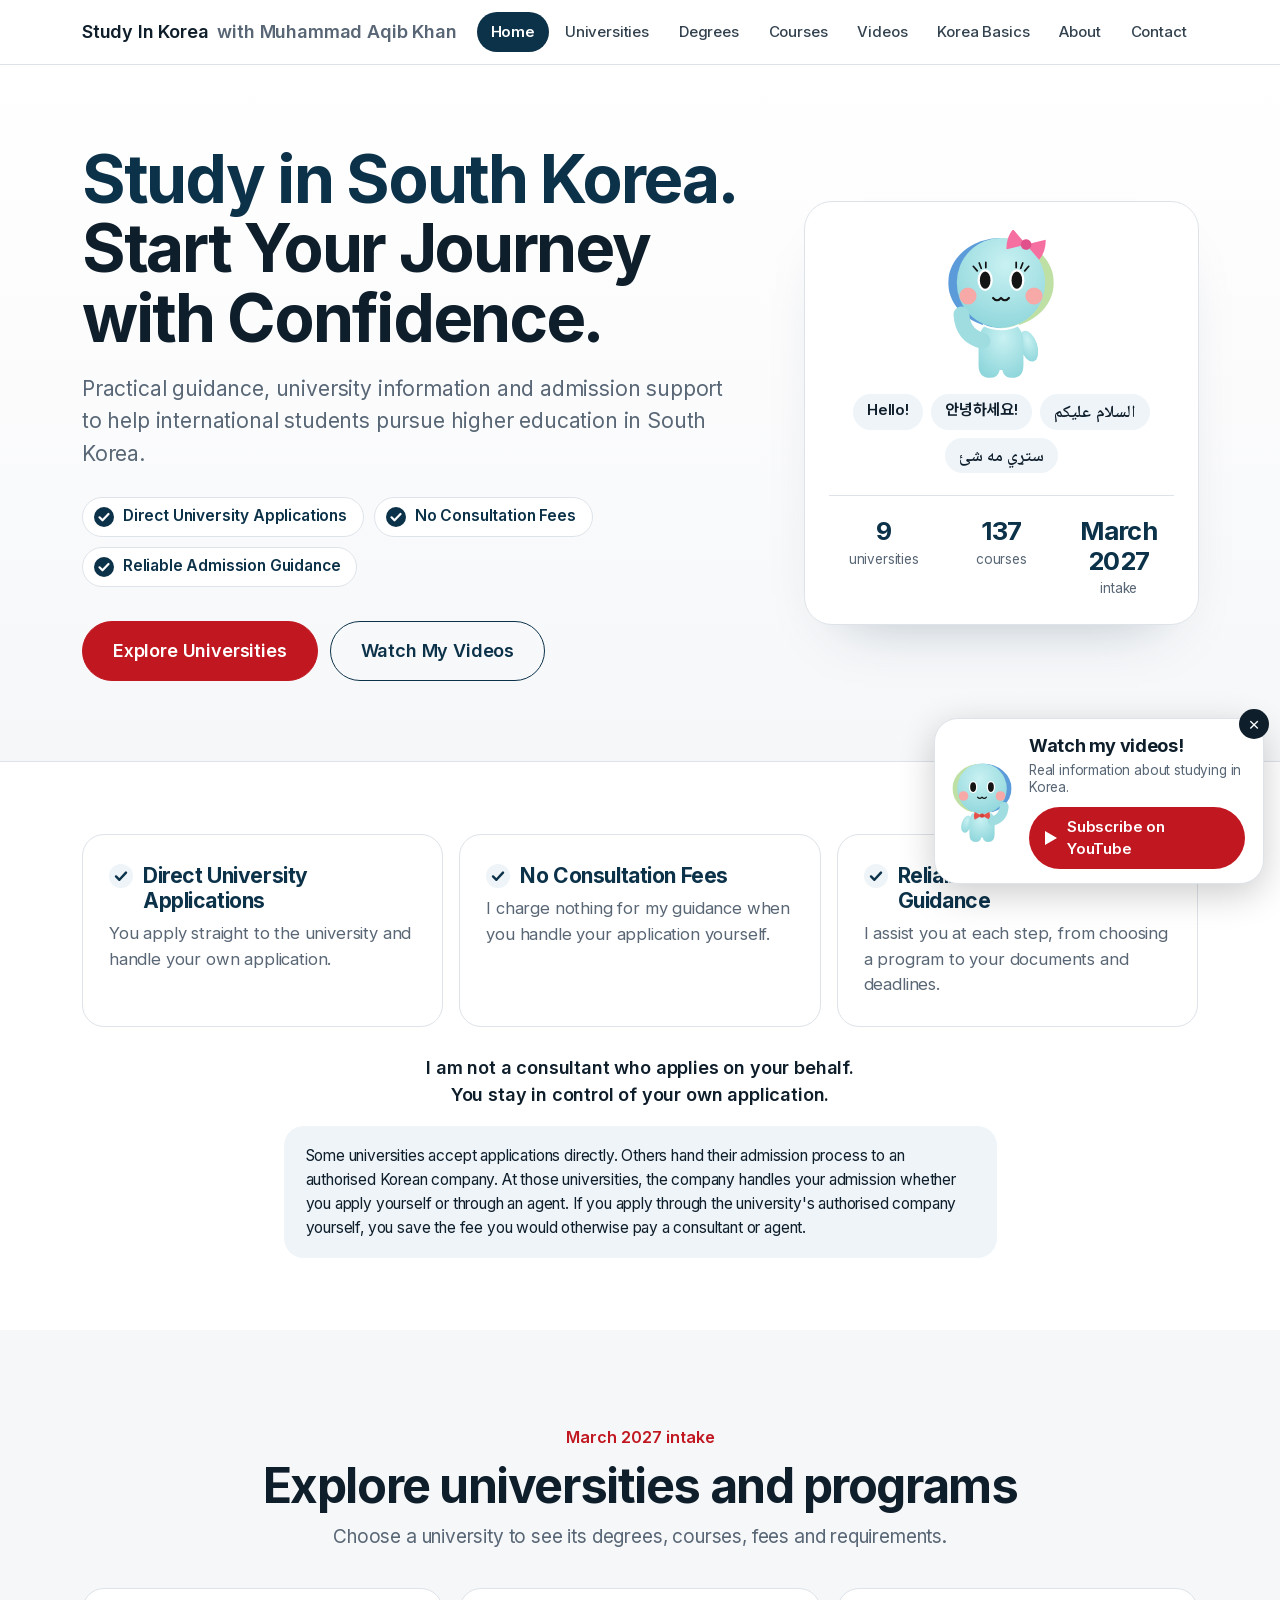
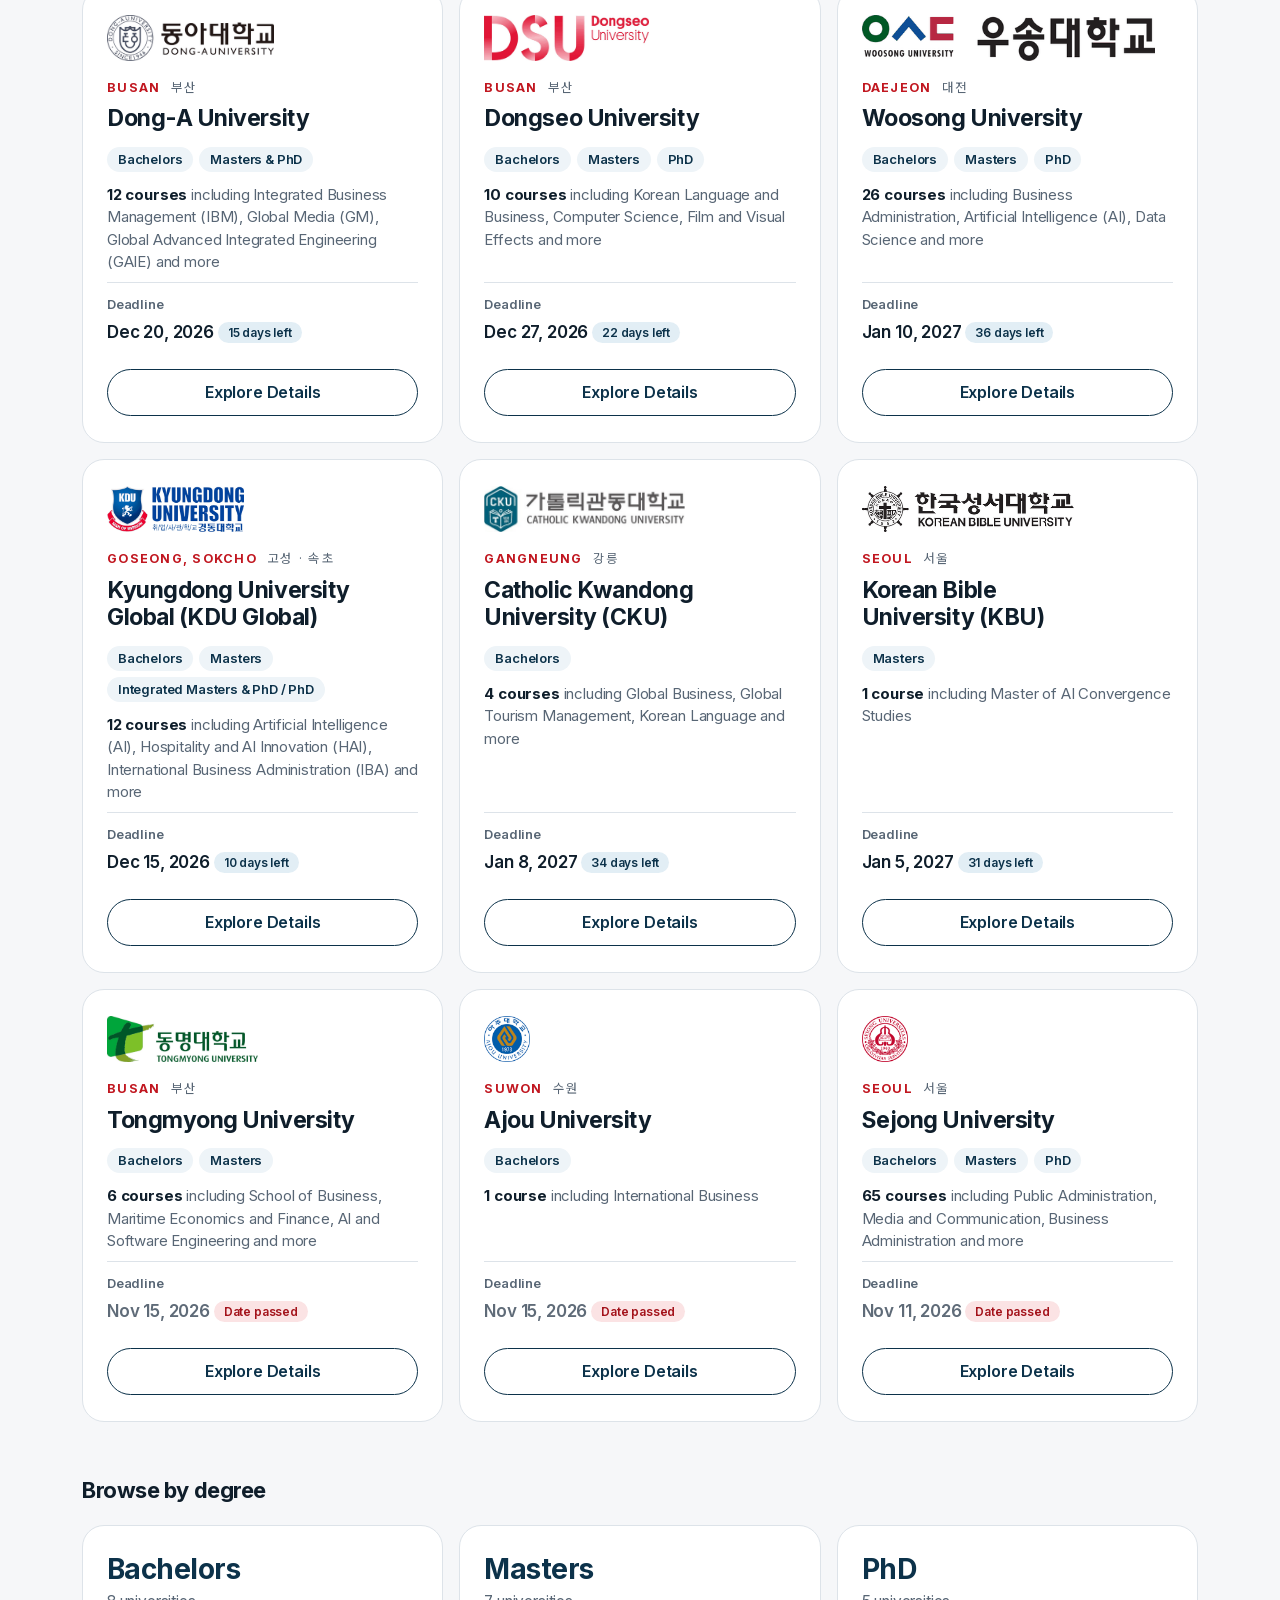
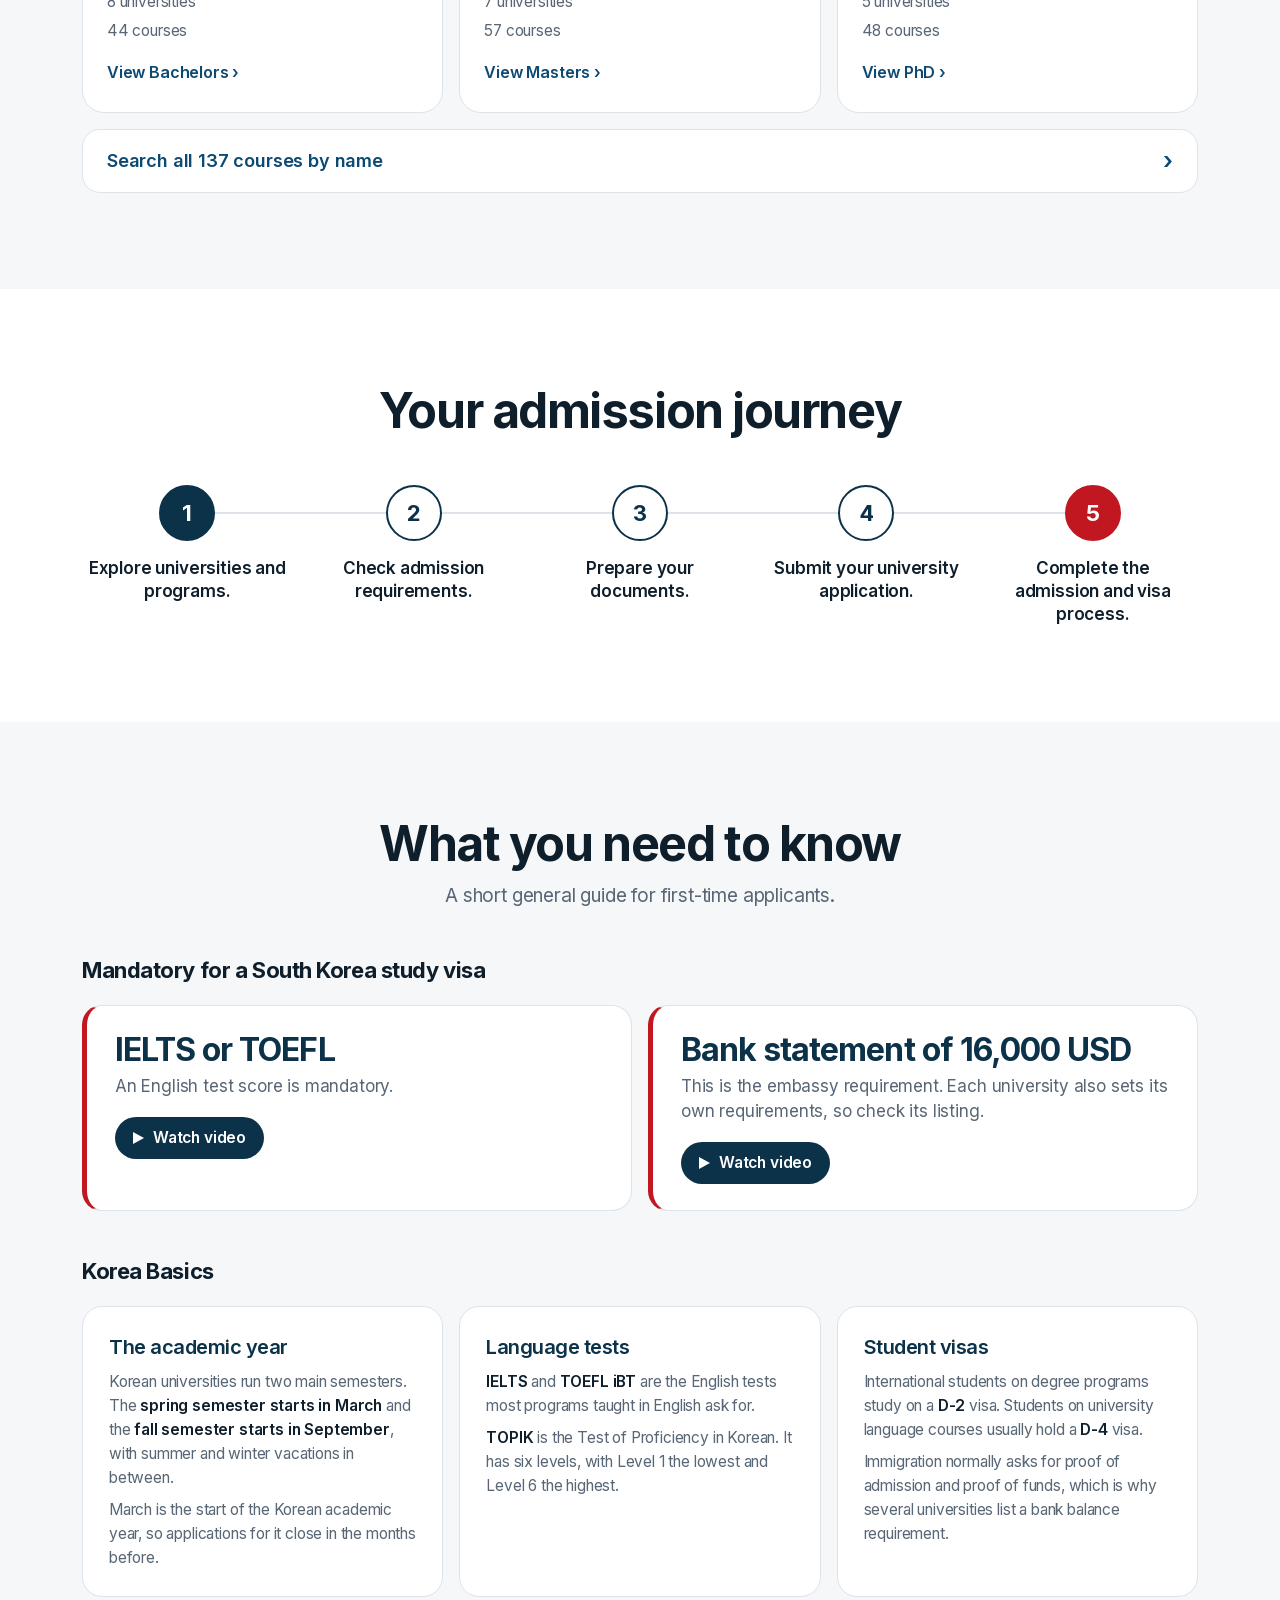
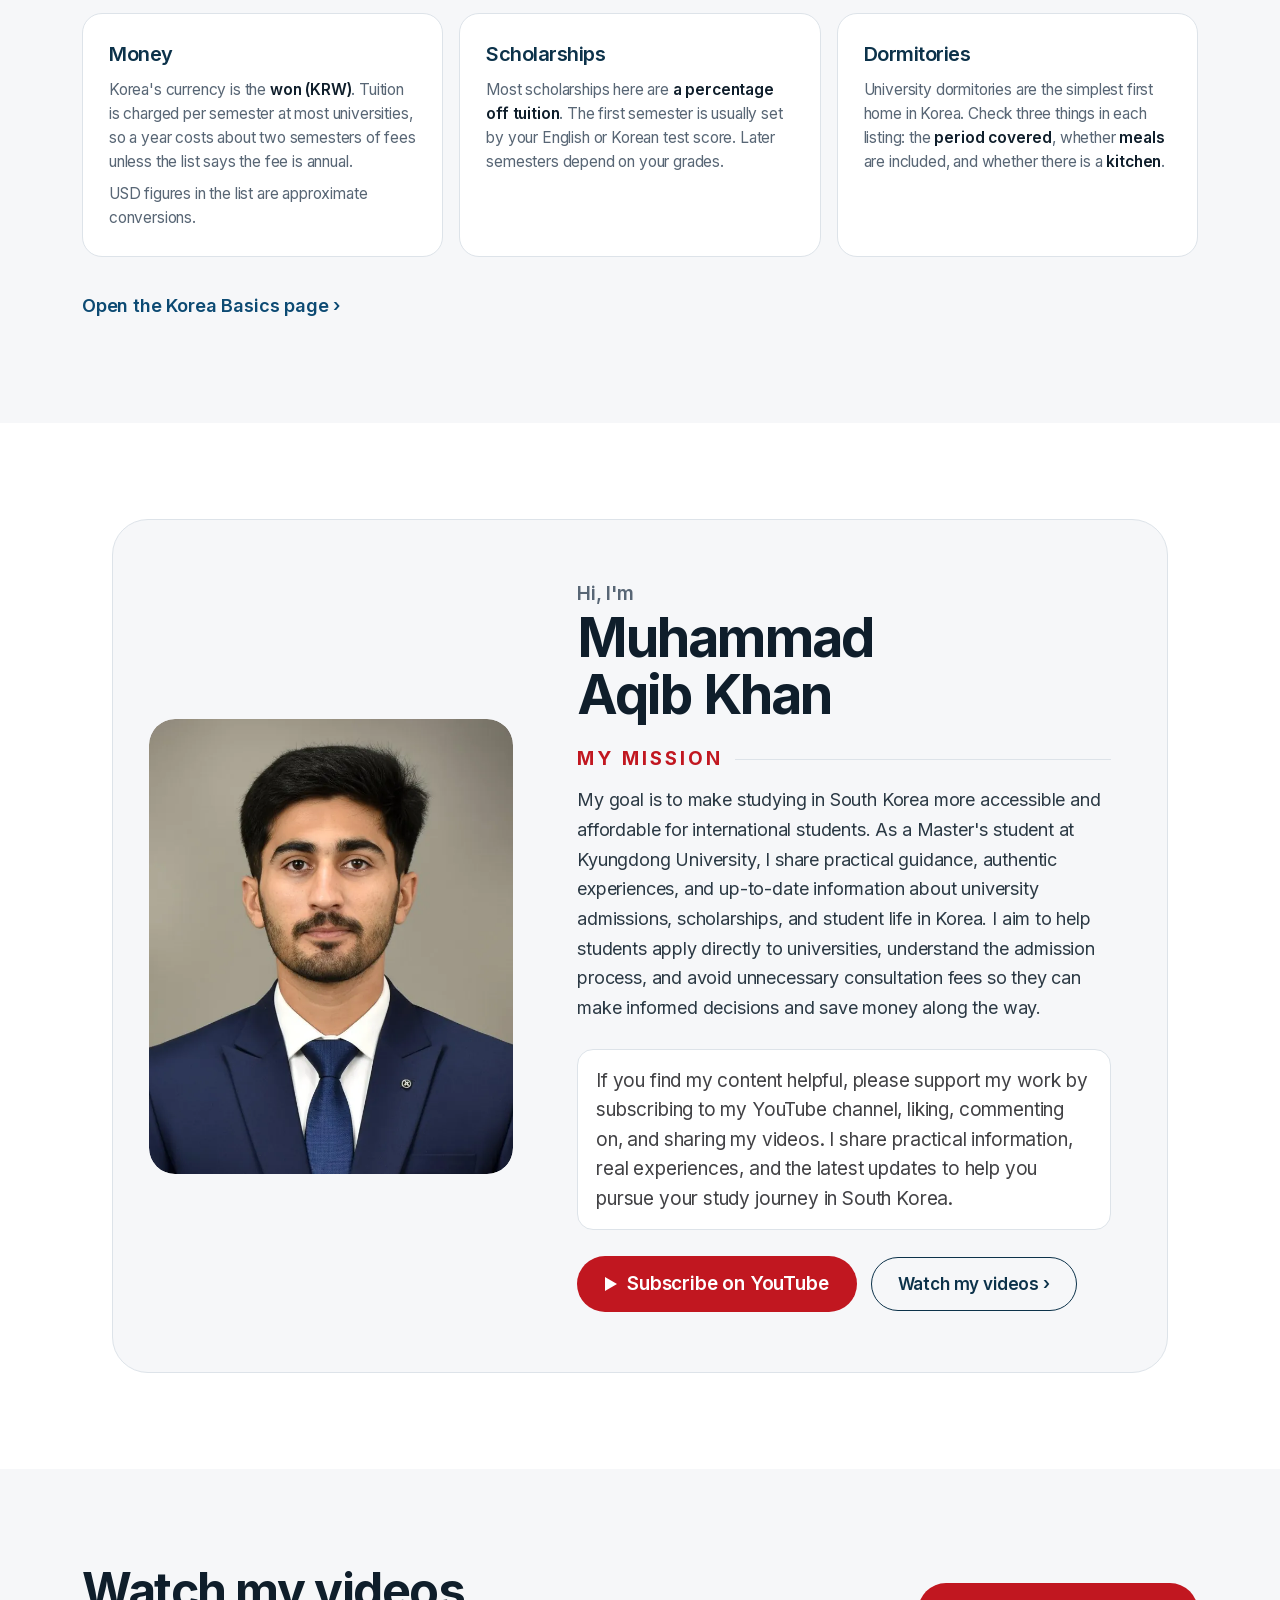
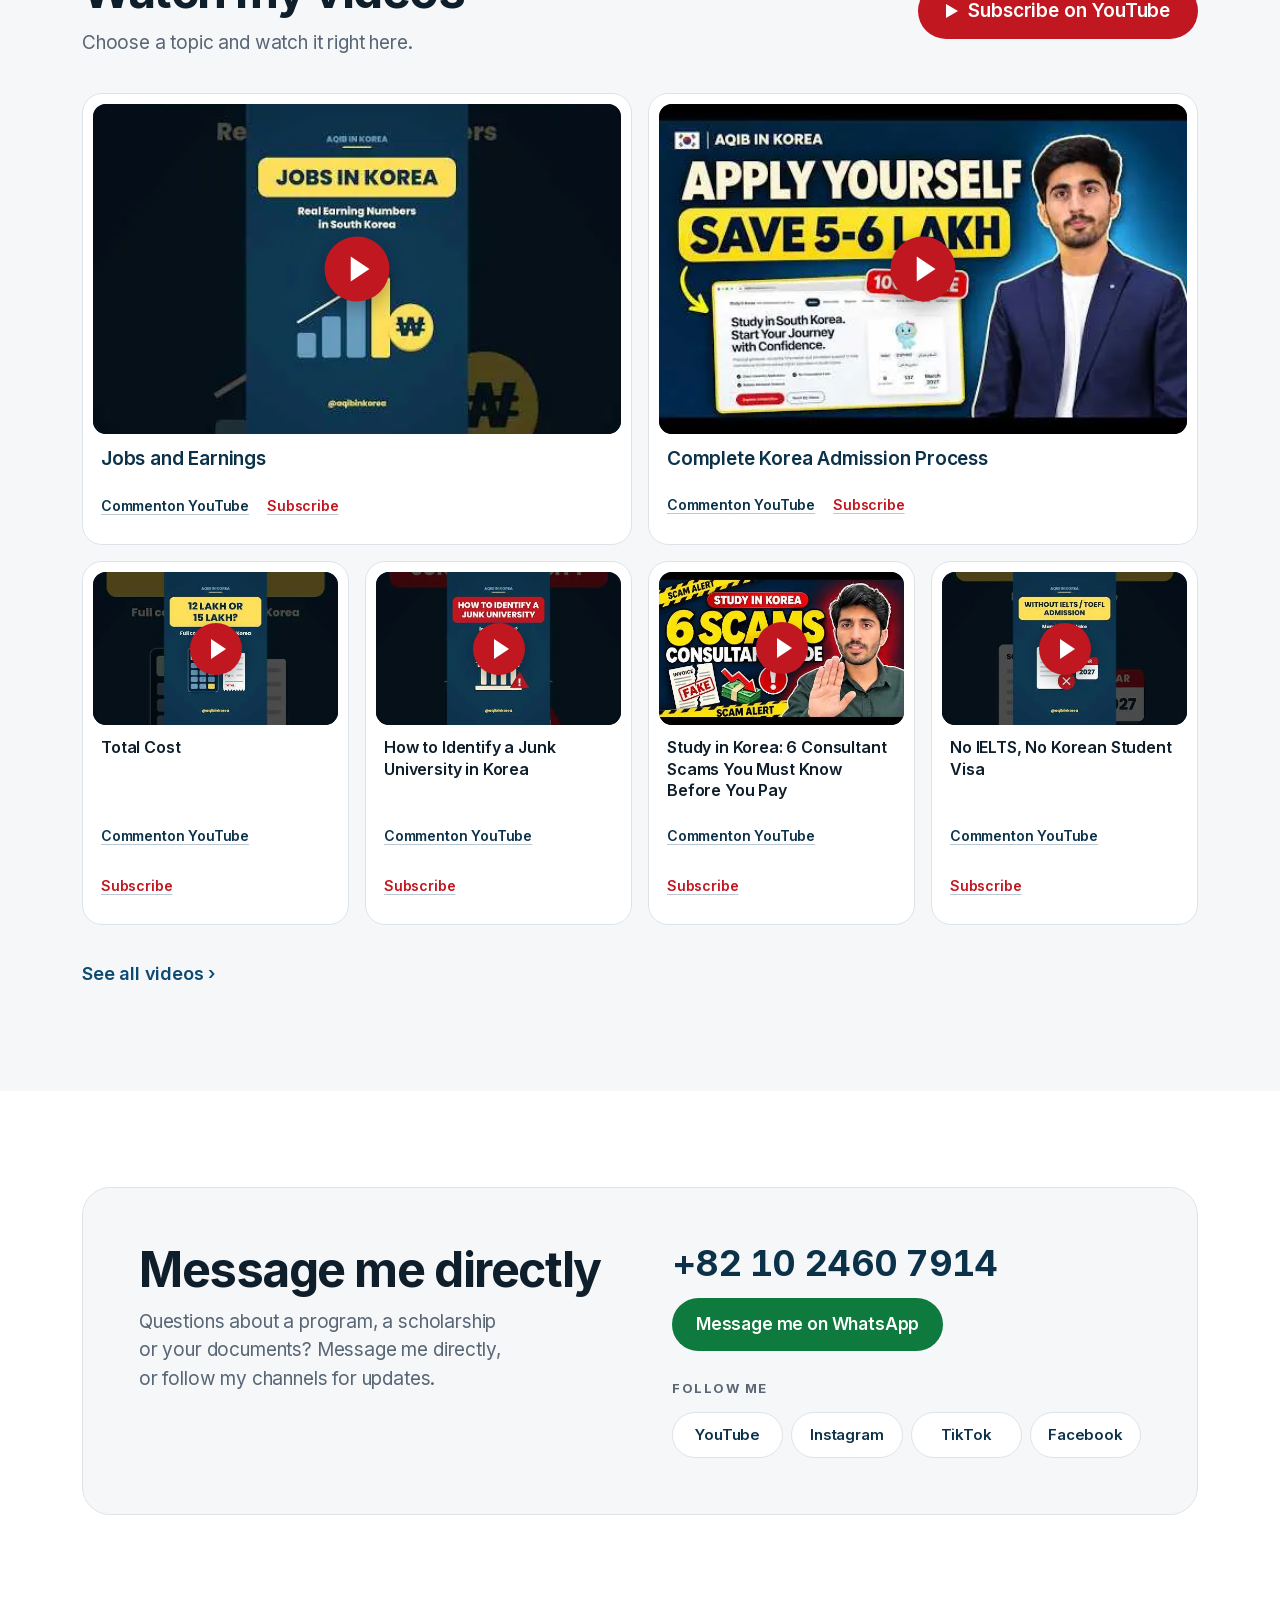
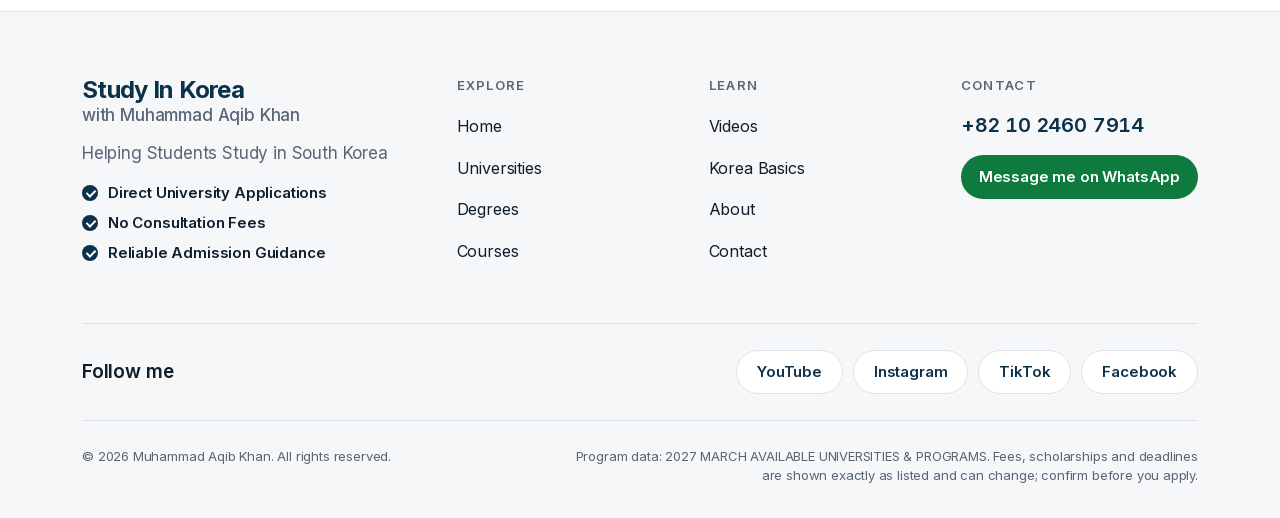
==== commit 7e2d3bb5: "Update the website Co-Authored-By: Claude Opus 5.5 <noreply@anthropic.com>" ====
--- a/index.html
+++ b/index.html
@@ -148,7 +148,7 @@
       <div class="vcard"><a class="vthumb" href="https://youtube.com/shorts/T5EWk6QQUks" target="_blank" rel="noopener" data-yt="T5EWk6QQUks" aria-label="Play video: Total Cost"><picture><source srcset="assets/thumbs/T5EWk6QQUks.a0a62dd0f2.webp" type="image/webp"><img src="assets/thumbs/T5EWk6QQUks.ed5bd4e248.jpg" alt="" width="480" height="360" decoding="async" loading="lazy" onerror="this.remove()"></picture><i class="vplay" aria-hidden="true"></i></a><b>Total Cost</b><span class="vact"><a href="https://youtube.com/shorts/T5EWk6QQUks" target="_blank" rel="noopener">Comment<span class="vlong"> on YouTube</span></a><a href="https://www.youtube.com/@aqibinkorea?sub_confirmation=1" target="_blank" rel="noopener">Subscribe</a></span></div>
       <div class="vcard"><a class="vthumb" href="https://www.youtube.com/shorts/G0jr0b2E2dE" target="_blank" rel="noopener" data-yt="G0jr0b2E2dE" aria-label="Play video: How to Identify a Junk University in Korea"><picture><source srcset="assets/thumbs/G0jr0b2E2dE.6d50d5d64a.webp" type="image/webp"><img src="assets/thumbs/G0jr0b2E2dE.7cdf24777f.jpg" alt="" width="480" height="360" decoding="async" loading="lazy" onerror="this.remove()"></picture><i class="vplay" aria-hidden="true"></i></a><b>How to Identify a Junk University in Korea</b><span class="vact"><a href="https://www.youtube.com/shorts/G0jr0b2E2dE" target="_blank" rel="noopener">Comment<span class="vlong"> on YouTube</span></a><a href="https://www.youtube.com/@aqibinkorea?sub_confirmation=1" target="_blank" rel="noopener">Subscribe</a></span></div>
       <div class="vcard"><a class="vthumb" href="https://www.youtube.com/watch?v=JNg7wtWep3E" target="_blank" rel="noopener" data-yt="JNg7wtWep3E" aria-label="Play video: Study in Korea: 6 Consultant Scams You Must Know Before You Pay"><picture><source srcset="assets/thumbs/JNg7wtWep3E.4514fc0144.webp" type="image/webp"><img src="assets/thumbs/JNg7wtWep3E.d3dc0591fb.jpg" alt="" width="480" height="360" decoding="async" loading="lazy" onerror="this.remove()"></picture><i class="vplay" aria-hidden="true"></i></a><b>Study in Korea: 6 Consultant Scams You Must Know Before You Pay</b><span class="vact"><a href="https://www.youtube.com/watch?v=JNg7wtWep3E" target="_blank" rel="noopener">Comment<span class="vlong"> on YouTube</span></a><a href="https://www.youtube.com/@aqibinkorea?sub_confirmation=1" target="_blank" rel="noopener">Subscribe</a></span></div>
-      <div class="vcard"><a class="vthumb" href="https://www.youtube.com/shorts/GvIeX_74TwY" target="_blank" rel="noopener" data-yt="GvIeX_74TwY" aria-label="Play video: Documents You Need for Korea Admission"><picture><source srcset="assets/thumbs/GvIeX_74TwY.1e25a876fa.webp" type="image/webp"><img src="assets/thumbs/GvIeX_74TwY.184c063106.jpg" alt="" width="480" height="360" decoding="async" loading="lazy" onerror="this.remove()"></picture><i class="vplay" aria-hidden="true"></i></a><b>Documents You Need for Korea Admission</b><span class="vact"><a href="https://www.youtube.com/shorts/GvIeX_74TwY" target="_blank" rel="noopener">Comment<span class="vlong"> on YouTube</span></a><a href="https://www.youtube.com/@aqibinkorea?sub_confirmation=1" target="_blank" rel="noopener">Subscribe</a></span></div>
+      <div class="vcard"><a class="vthumb" href="https://www.youtube.com/shorts/Q413ETGgd9I" target="_blank" rel="noopener" data-yt="Q413ETGgd9I" aria-label="Play video: No IELTS, No Korean Student Visa"><picture><source srcset="assets/thumbs/Q413ETGgd9I.5dabca68b3.webp" type="image/webp"><img src="assets/thumbs/Q413ETGgd9I.5a290a0c83.jpg" alt="" width="480" height="360" decoding="async" loading="lazy" onerror="this.remove()"></picture><i class="vplay" aria-hidden="true"></i></a><b>No IELTS, No Korean Student Visa</b><span class="vact"><a href="https://www.youtube.com/shorts/Q413ETGgd9I" target="_blank" rel="noopener">Comment<span class="vlong"> on YouTube</span></a><a href="https://www.youtube.com/@aqibinkorea?sub_confirmation=1" target="_blank" rel="noopener">Subscribe</a></span></div>
     </div>
     <a class="morelink" href="#videos">See all videos &rsaquo;</a>
   </div></div>
@@ -736,9 +736,6 @@
   <h2 class="vsh">Latest videos</h2>
   <div class="lvgrid">
     <div class="vcard lv"><a class="vthumb" href="https://www.youtube.com/watch?v=JNg7wtWep3E" target="_blank" rel="noopener" data-yt="JNg7wtWep3E" aria-label="Play video: Study in Korea: 6 Consultant Scams You Must Know Before You Pay"><picture><source srcset="assets/thumbs/JNg7wtWep3E.4514fc0144.webp" type="image/webp"><img src="assets/thumbs/JNg7wtWep3E.d3dc0591fb.jpg" alt="" width="480" height="360" decoding="async" loading="lazy" onerror="this.remove()"></picture><i class="vplay" aria-hidden="true"></i></a><span class="lvt"><time datetime="2026-11-20">Nov 20, 2026</time><b>Study in Korea: 6 Consultant Scams You Must Know Before You Pay</b><span class="lvd">Planning to study in South Korea through a consultant? Watch this before you pay anyone.</span></span><span class="vact"><a href="https://www.youtube.com/watch?v=JNg7wtWep3E" target="_blank" rel="noopener">Comment<span class="vlong"> on YouTube</span></a><a href="https://www.youtube.com/@aqibinkorea?sub_confirmation=1" target="_blank" rel="noopener">Subscribe</a></span></div>
-    <div class="vcard lv"><a class="vthumb" href="https://www.youtube.com/shorts/GvIeX_74TwY" target="_blank" rel="noopener" data-yt="GvIeX_74TwY" aria-label="Play video: Documents You Need for Korea Admission"><picture><source srcset="assets/thumbs/GvIeX_74TwY.1e25a876fa.webp" type="image/webp"><img src="assets/thumbs/GvIeX_74TwY.184c063106.jpg" alt="" width="480" height="360" decoding="async" loading="lazy" onerror="this.remove()"></picture><i class="vplay" aria-hidden="true"></i></a><span class="lvt"><time datetime="2026-11-19">Nov 19, 2026</time><b>Documents You Need for Korea Admission</b><span class="lvd">The complete documents checklist for Bachelors and Masters admission in South Korea: the 5 forms the university gives you, the documents you must provide, and the extra documents for Masters students.</span></span><span class="vact"><a href="https://www.youtube.com/shorts/GvIeX_74TwY" target="_blank" rel="noopener">Comment<span class="vlong"> on YouTube</span></a><a href="https://www.youtube.com/@aqibinkorea?sub_confirmation=1" target="_blank" rel="noopener">Subscribe</a></span></div>
-    <div class="vcard lv"><a class="vthumb" href="https://www.youtube.com/shorts/UcklED6VzQk" target="_blank" rel="noopener" data-yt="UcklED6VzQk" aria-label="Play video: Scam Alert: Edited Invoice"><picture><source srcset="assets/thumbs/UcklED6VzQk.6325acc675.webp" type="image/webp"><img src="assets/thumbs/UcklED6VzQk.83c1edc1af.jpg" alt="" width="480" height="360" decoding="async" loading="lazy" onerror="this.remove()"></picture><i class="vplay" aria-hidden="true"></i></a><span class="lvt"><time datetime="2026-11-18">Nov 18, 2026</time><b>Scam Alert: Edited Invoice</b><span class="lvd">Some consultants edit the university invoice and charge students $1,000 to $2,000 extra. Always ask for the original invoice and pay only into the university's official bank account.</span></span><span class="vact"><a href="https://www.youtube.com/shorts/UcklED6VzQk" target="_blank" rel="noopener">Comment<span class="vlong"> on YouTube</span></a><a href="https://www.youtube.com/@aqibinkorea?sub_confirmation=1" target="_blank" rel="noopener">Subscribe</a></span></div>
-    <div class="vcard lv"><a class="vthumb" href="https://www.youtube.com/shorts/dpfO9lEAxfA" target="_blank" rel="noopener" data-yt="dpfO9lEAxfA" aria-label="Play video: Korea University Application Process"><picture><source srcset="assets/thumbs/dpfO9lEAxfA.9e4f1406df.webp" type="image/webp"><img src="assets/thumbs/dpfO9lEAxfA.bb457f6f37.jpg" alt="" width="480" height="360" decoding="async" loading="lazy" onerror="this.remove()"></picture><i class="vplay" aria-hidden="true"></i></a><span class="lvt"><time datetime="2026-11-17">Nov 17, 2026</time><b>Korea University Application Process</b><span class="lvd">You don’t need to pay a consultant lakhs of rupees to get admission in Korea.</span></span><span class="vact"><a href="https://www.youtube.com/shorts/dpfO9lEAxfA" target="_blank" rel="noopener">Comment<span class="vlong"> on YouTube</span></a><a href="https://www.youtube.com/@aqibinkorea?sub_confirmation=1" target="_blank" rel="noopener">Subscribe</a></span></div>
     <div class="vcard lv"><a class="vthumb" href="https://www.youtube.com/shorts/Q413ETGgd9I" target="_blank" rel="noopener" data-yt="Q413ETGgd9I" aria-label="Play video: No IELTS, No Korean Student Visa"><picture><source srcset="assets/thumbs/Q413ETGgd9I.5dabca68b3.webp" type="image/webp"><img src="assets/thumbs/Q413ETGgd9I.5a290a0c83.jpg" alt="" width="480" height="360" decoding="async" loading="lazy" onerror="this.remove()"></picture><i class="vplay" aria-hidden="true"></i></a><span class="lvt"><time datetime="2026-11-15">Nov 15, 2026</time><b>No IELTS, No Korean Student Visa</b><span class="lvd">Can you get a Korean student visa without IELTS or TOEFL? No. The Embassy of the Republic of Korea lists an English language certificate among the required documents for a D-2 student visa.</span></span><span class="vact"><a href="https://www.youtube.com/shorts/Q413ETGgd9I" target="_blank" rel="noopener">Comment<span class="vlong"> on YouTube</span></a><a href="https://www.youtube.com/@aqibinkorea?sub_confirmation=1" target="_blank" rel="noopener">Subscribe</a></span></div>
     <div class="vcard lv"><a class="vthumb" href="https://www.youtube.com/shorts/kjMeEQlve84" target="_blank" rel="noopener" data-yt="kjMeEQlve84" aria-label="Play video: Cost Breakdown: KDU, CKU, KBU &amp; Songgok"><picture><source srcset="assets/thumbs/kjMeEQlve84.16f5c7ff16.webp" type="image/webp"><img src="assets/thumbs/kjMeEQlve84.37a0ee7383.jpg" alt="" width="480" height="360" decoding="async" loading="lazy" onerror="this.remove()"></picture><i class="vplay" aria-hidden="true"></i></a><span class="lvt"><time datetime="2026-11-08">Nov 8, 2026</time><b>Cost Breakdown: KDU, CKU, KBU &amp; Songgok</b><span class="lvd">What does it actually cost to study at KUAC’s partner universities in South Korea? In this video I go through all four — Kyungdong University Global, Catholic Kwandong University, Korean Bible University and Songgok University — with the full breakdown for each.</span></span><span class="vact"><a href="https://www.youtube.com/shorts/kjMeEQlve84" target="_blank" rel="noopener">Comment<span class="vlong"> on YouTube</span></a><a href="https://www.youtube.com/@aqibinkorea?sub_confirmation=1" target="_blank" rel="noopener">Subscribe</a></span></div>
   </div>
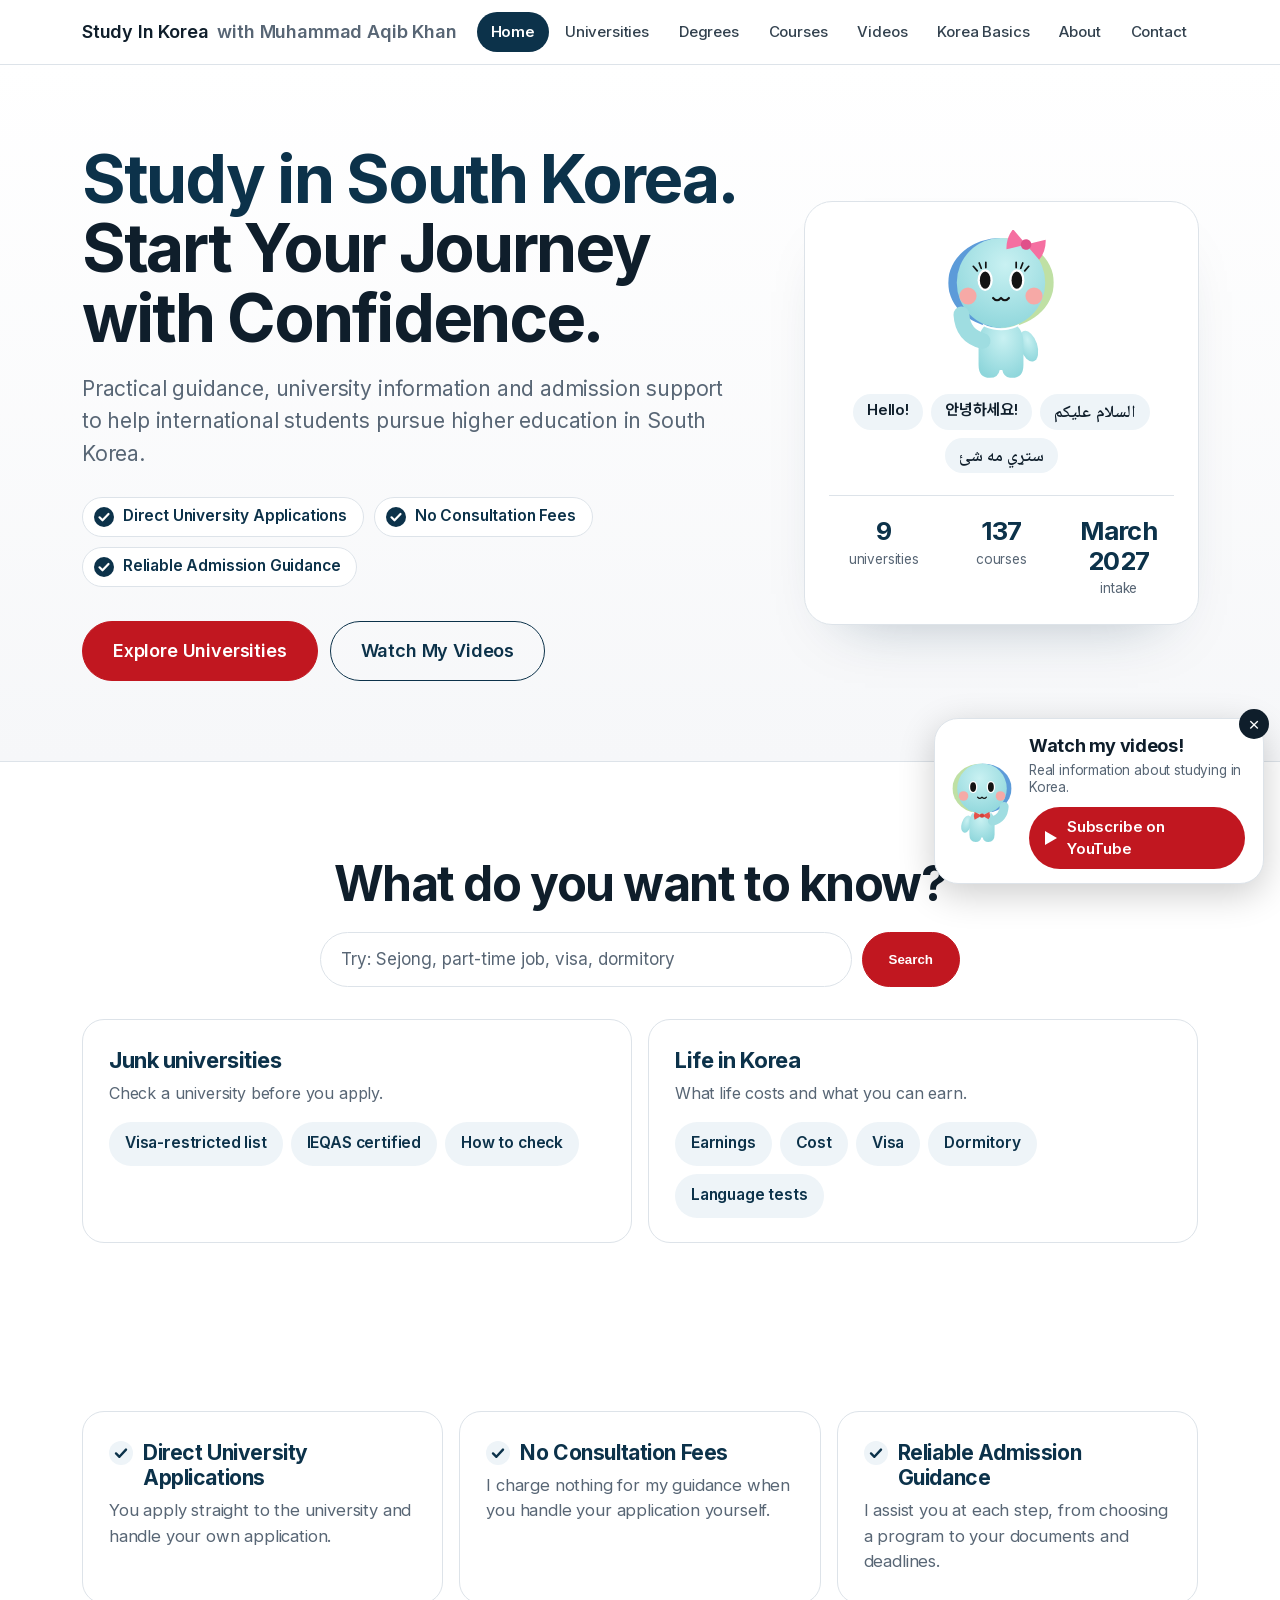
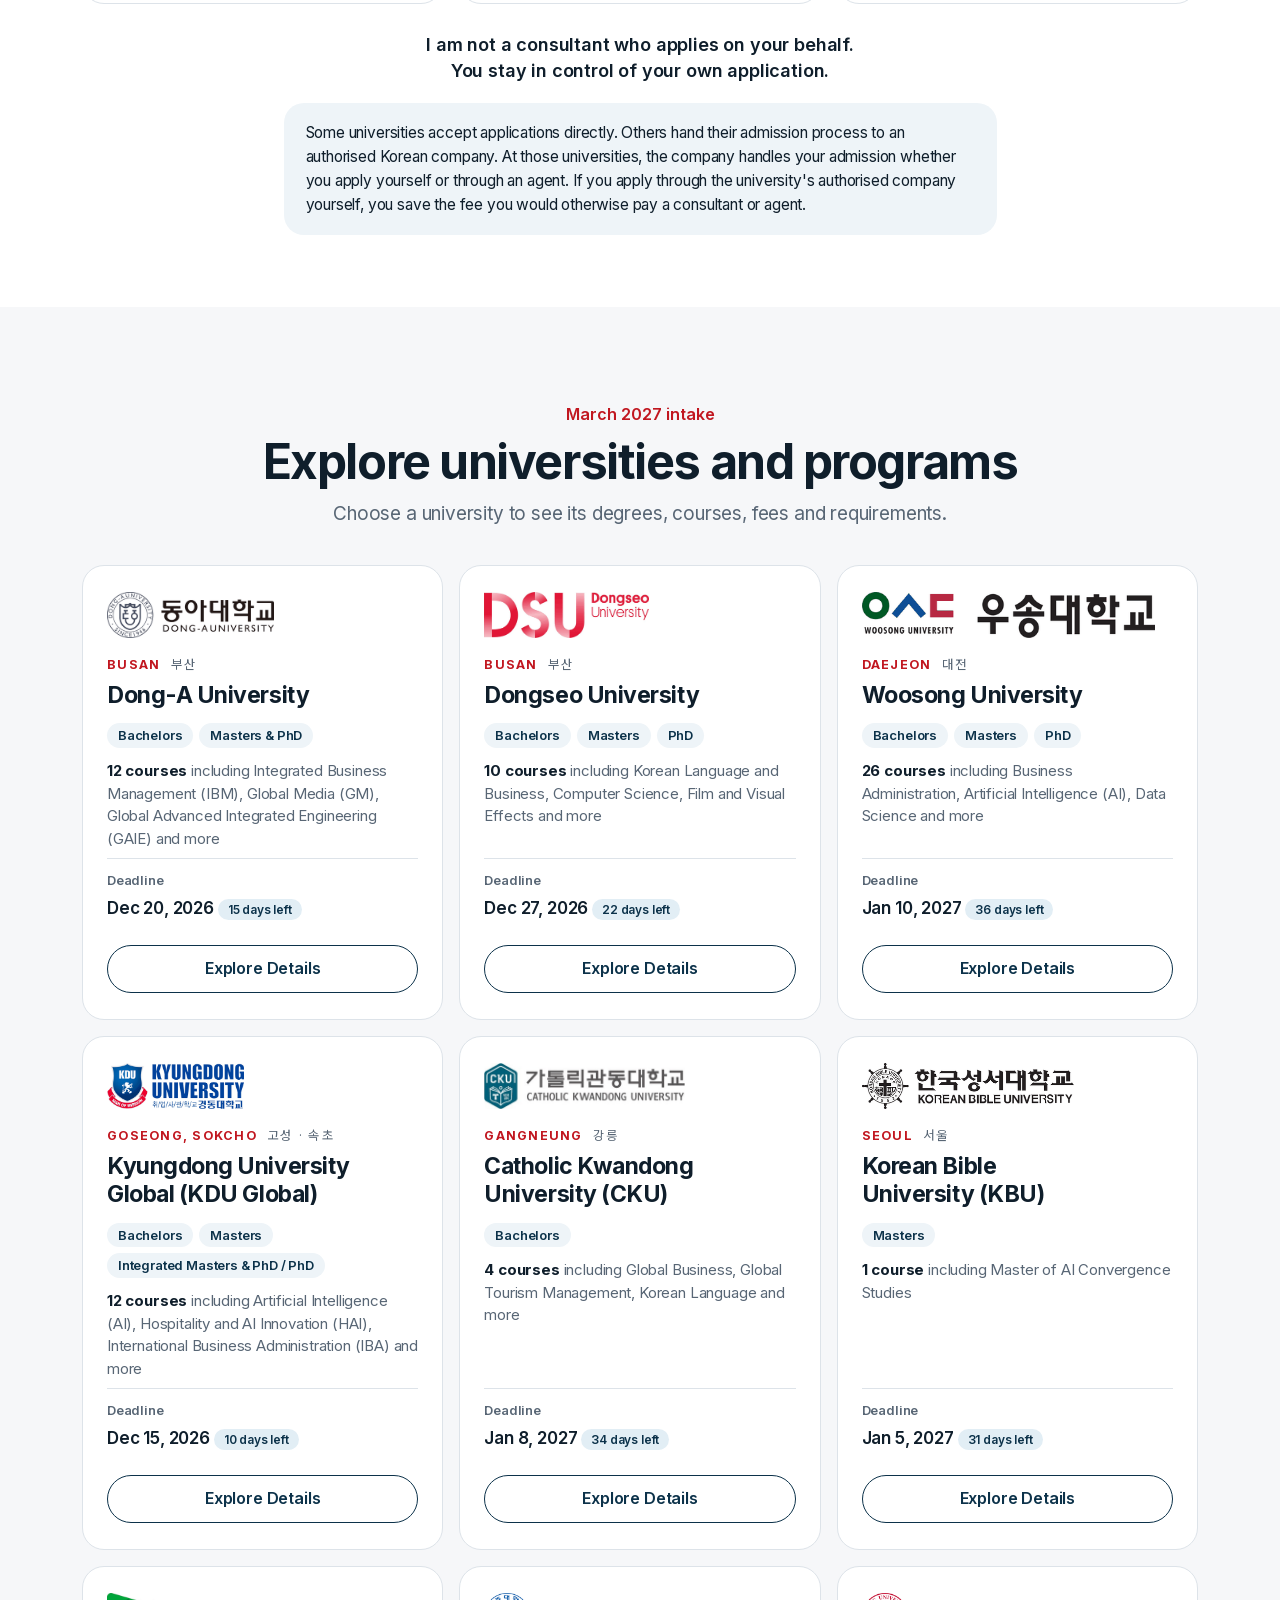
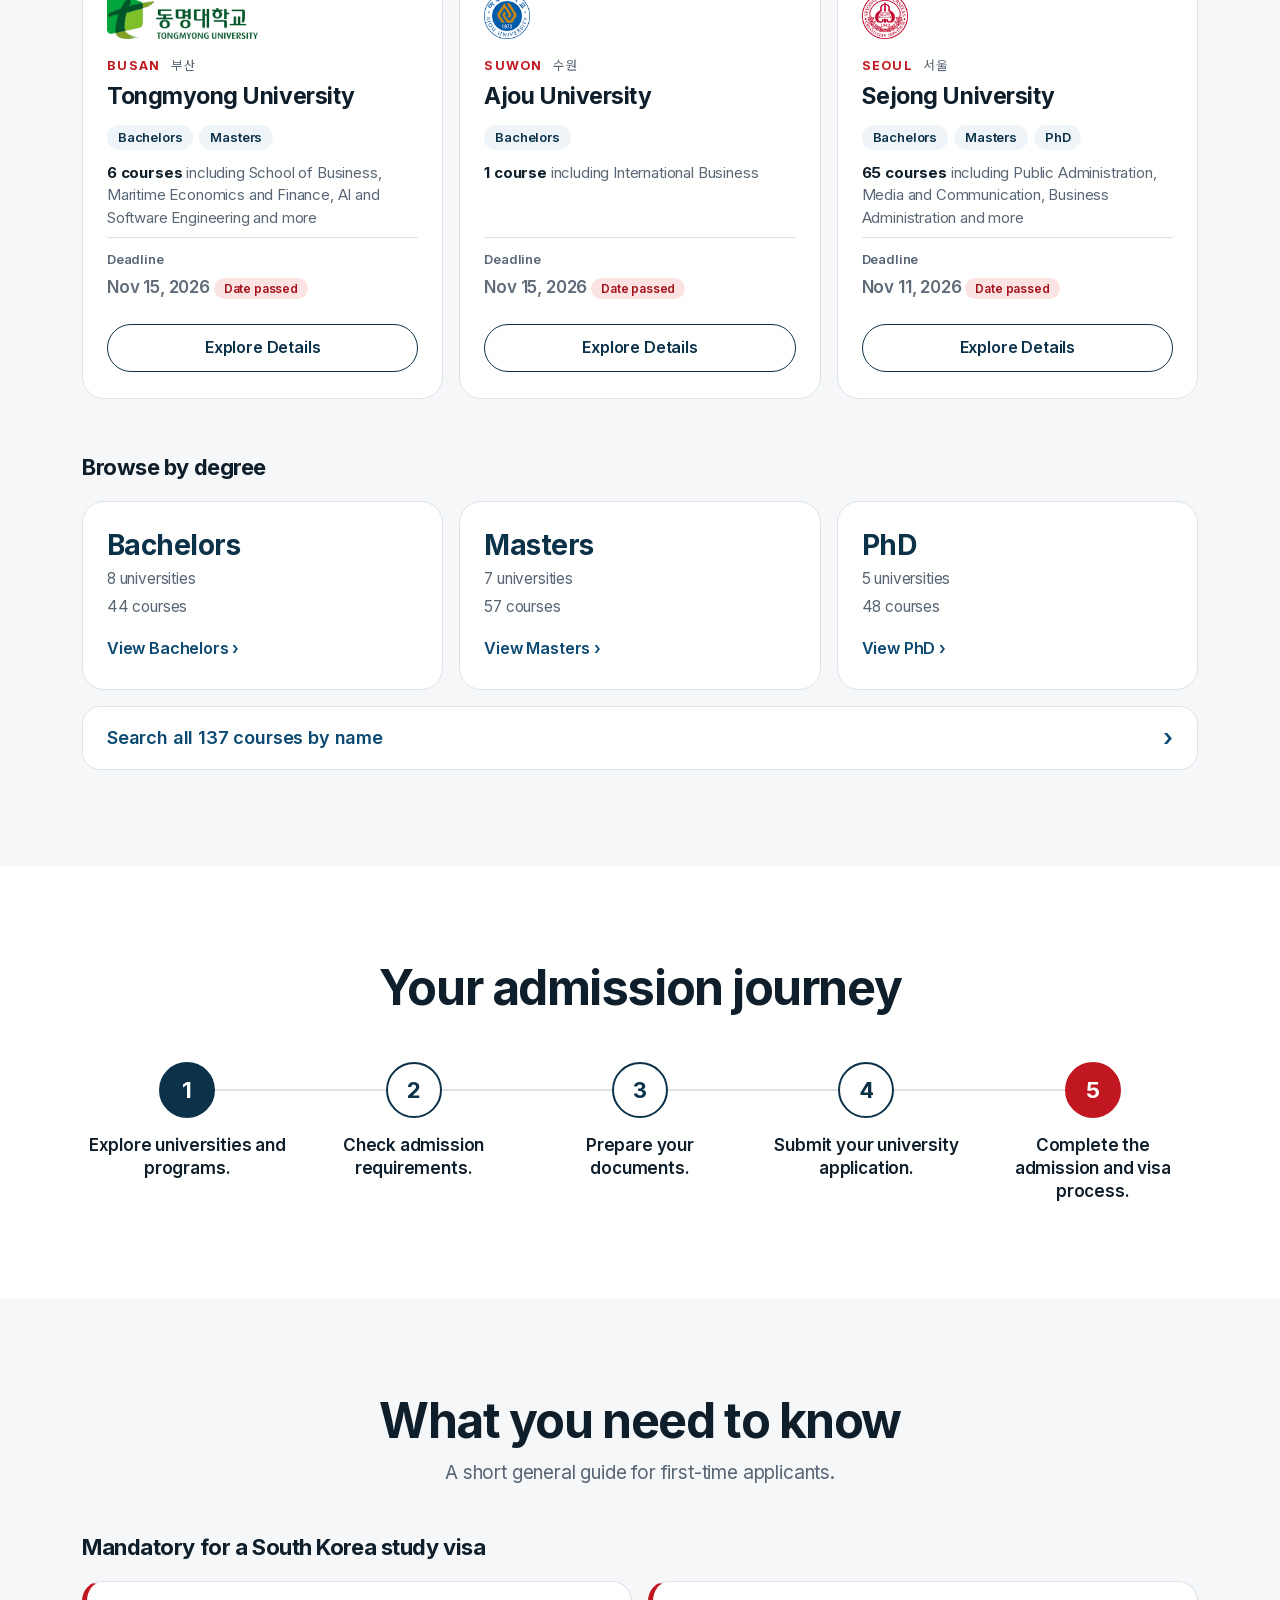
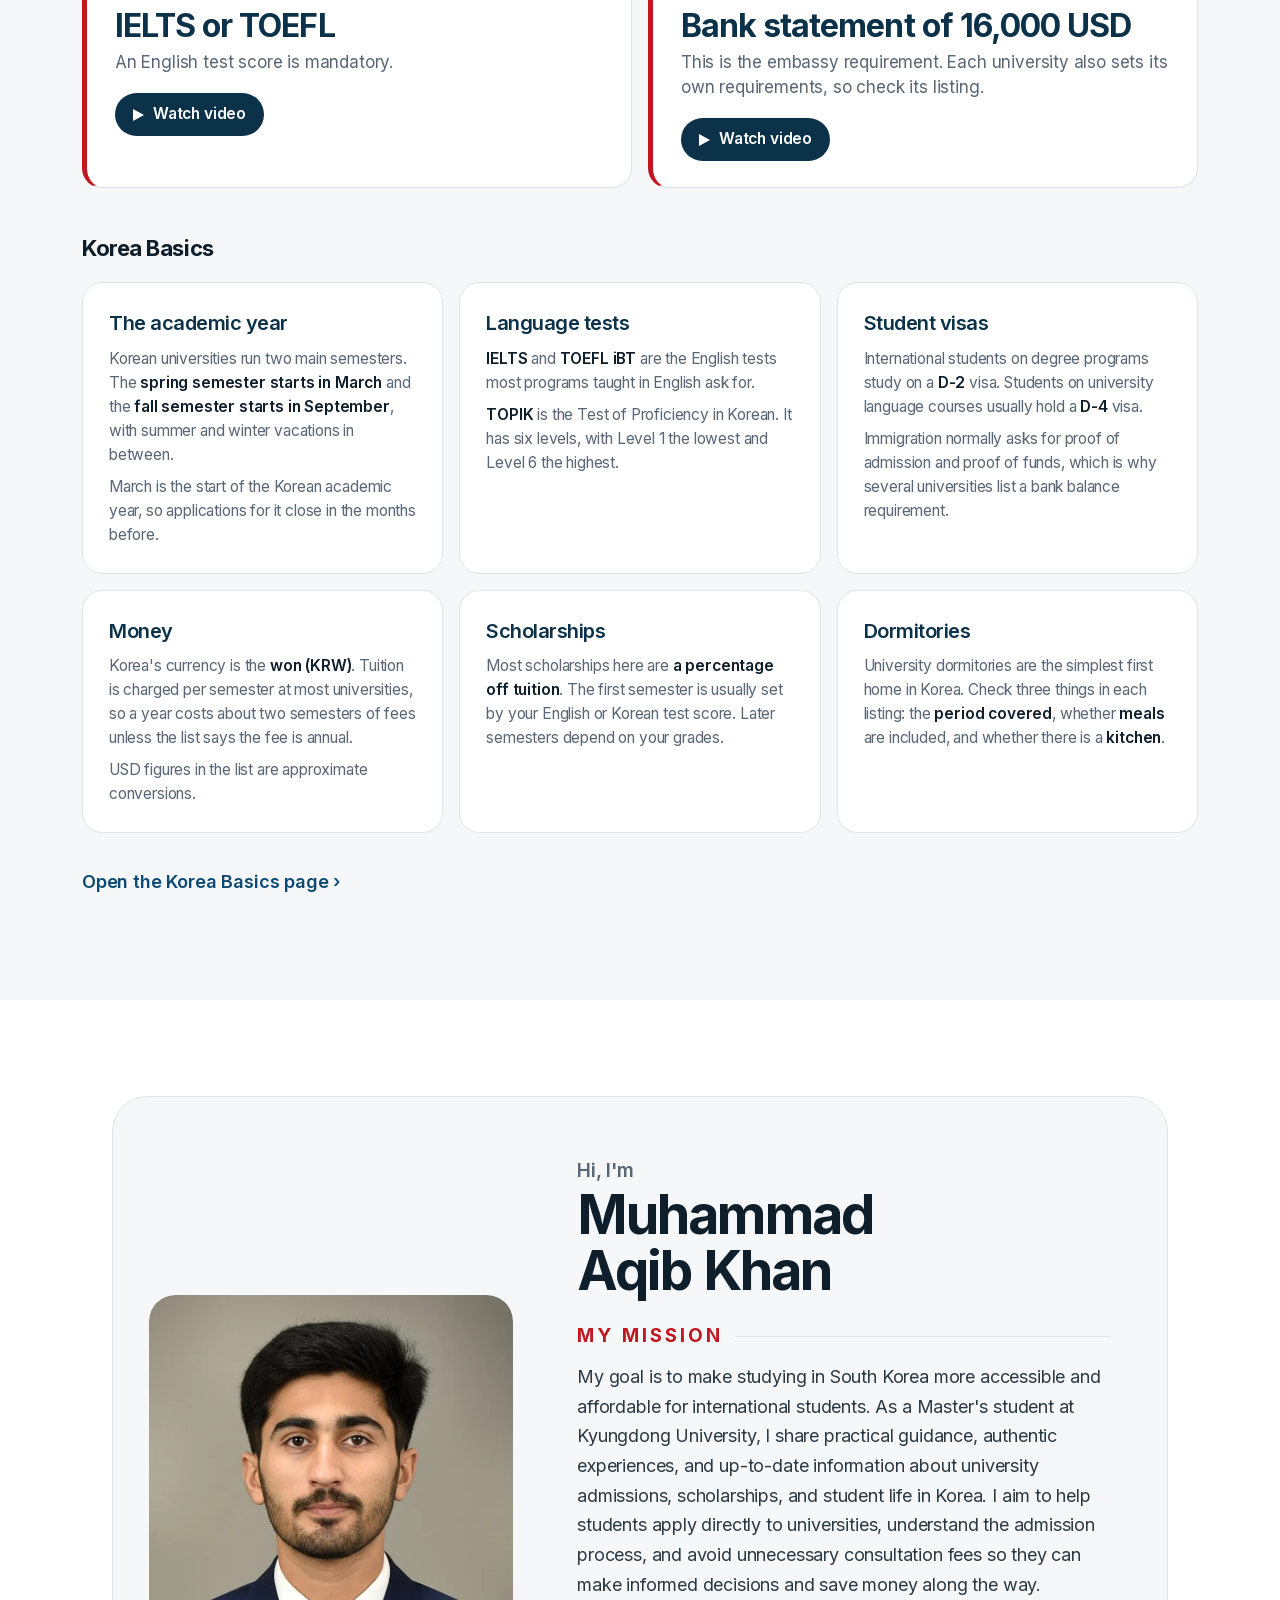
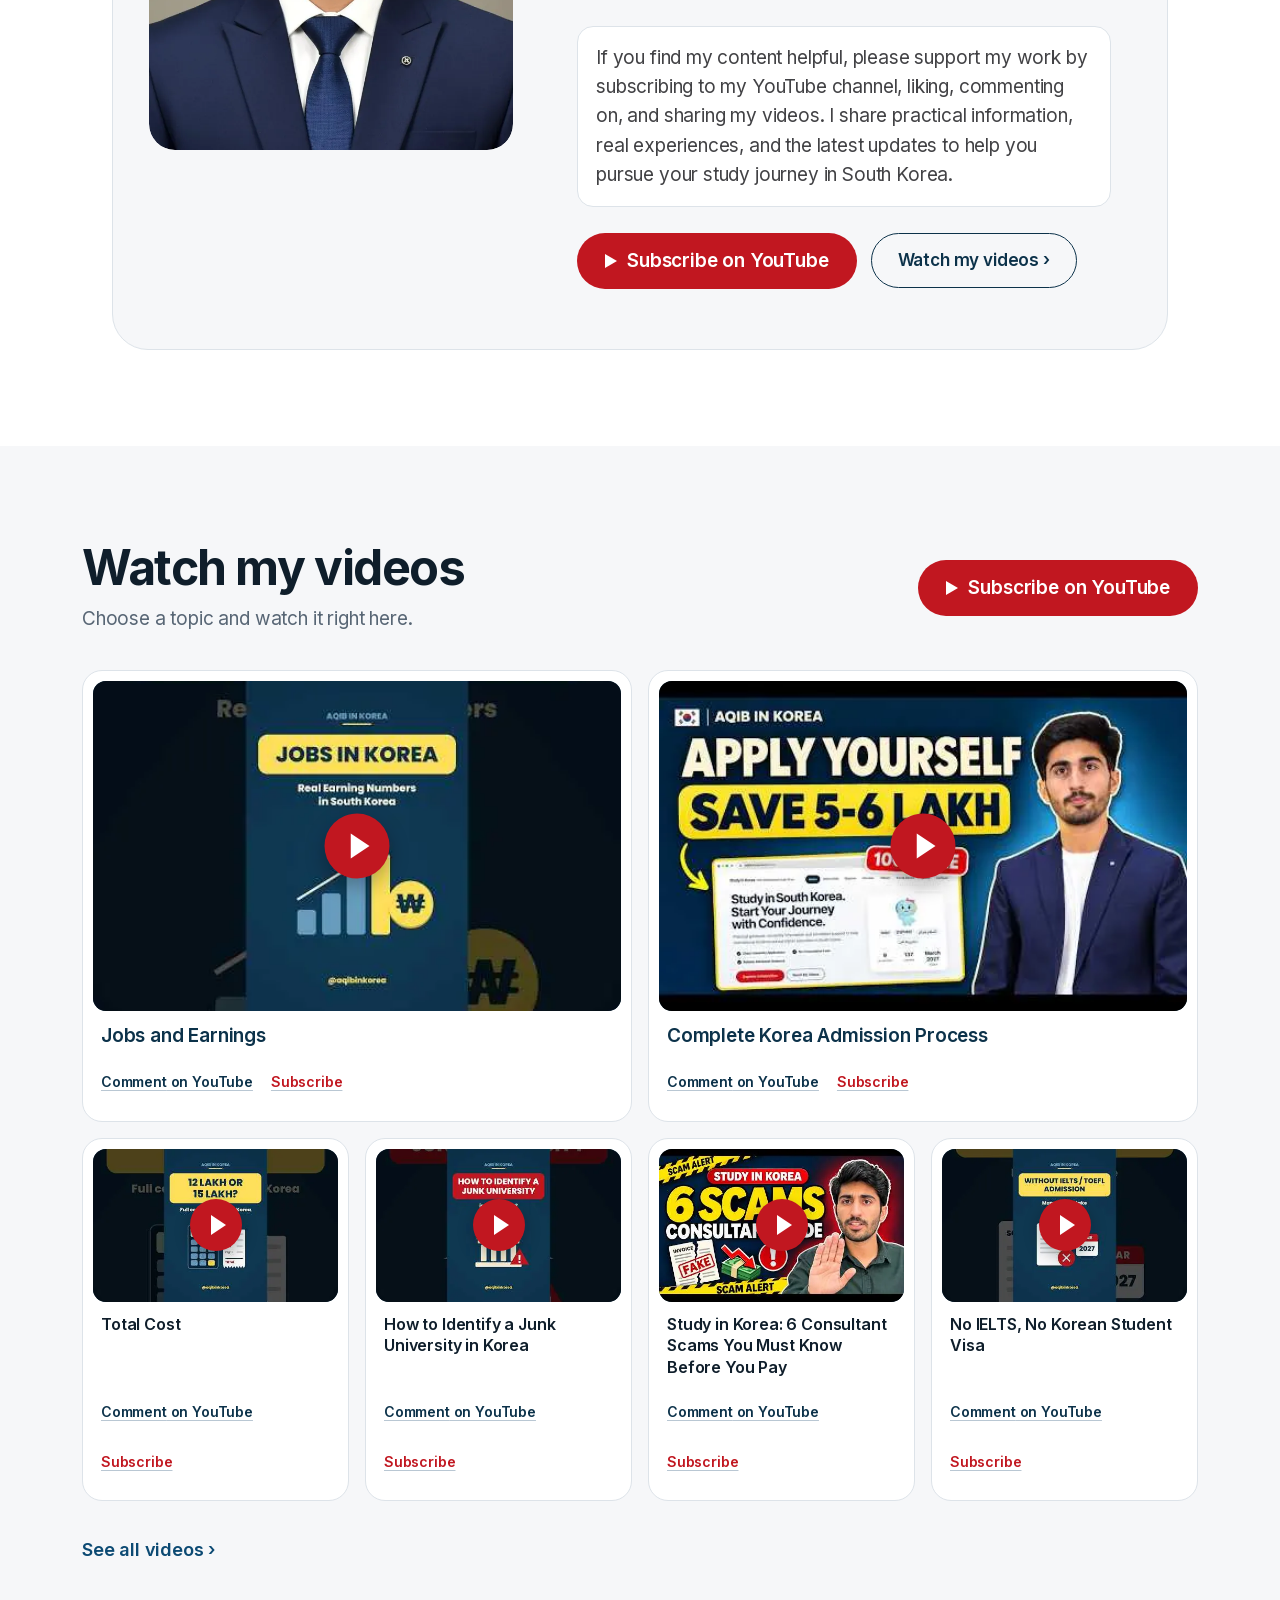
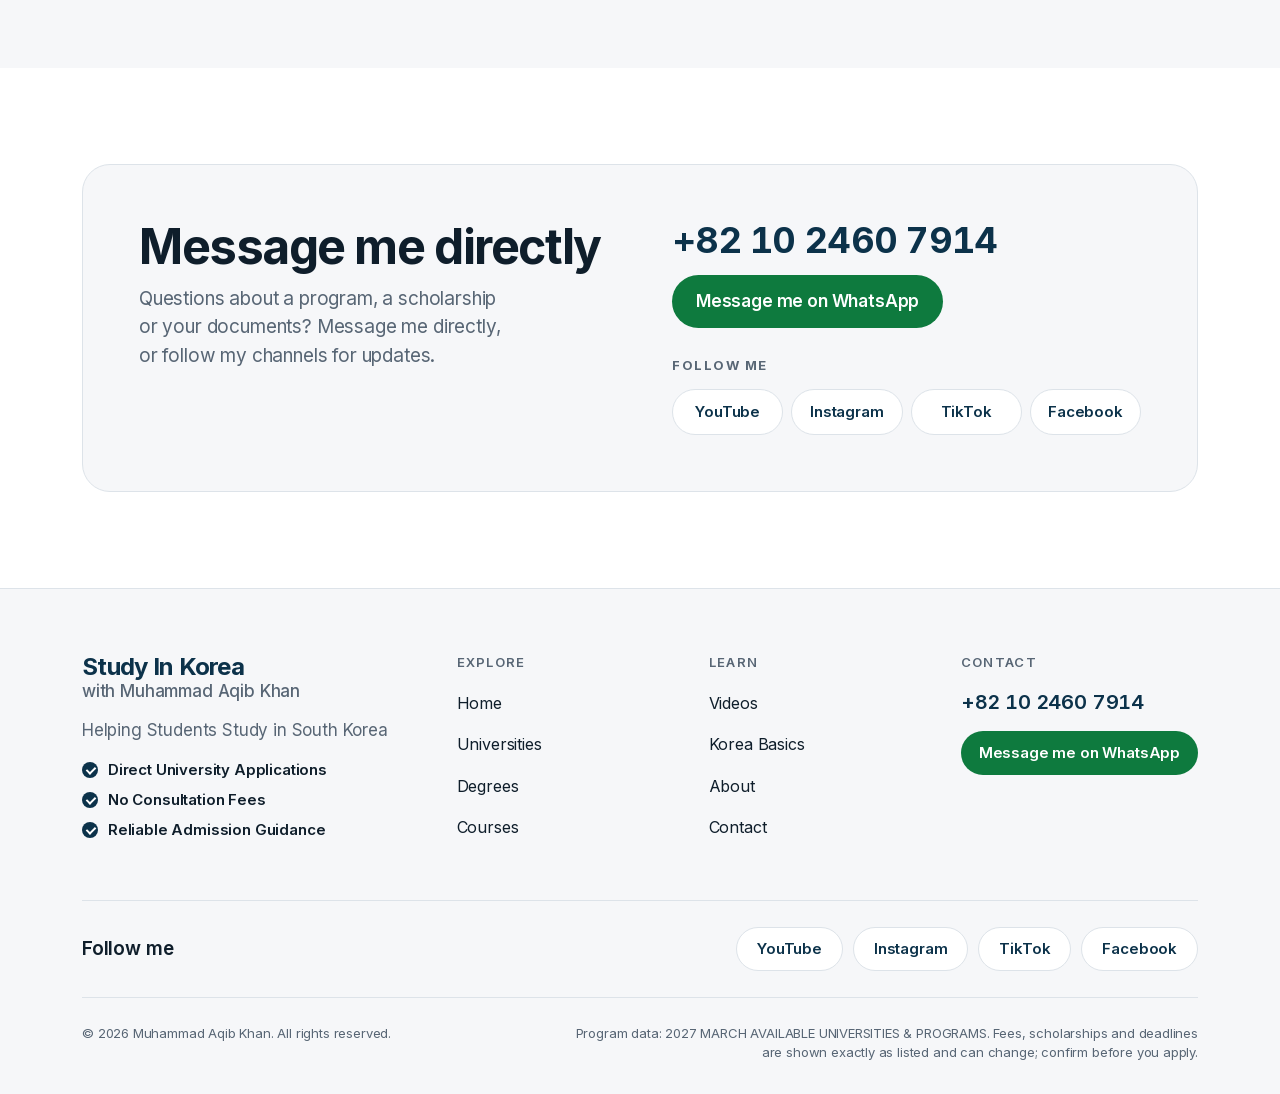
==== commit ba04da80: "Update the website Co-Authored-By: Claude Opus 5.5 <noreply@anthropic.com>" ====
--- a/index.html
+++ b/index.html
@@ -24,7 +24,7 @@
 <link rel="icon" href="/favicon.svg" type="image/svg+xml">
 <link rel="apple-touch-icon" href="/apple-touch-icon.png">
 <link rel="manifest" href="/site.webmanifest">
-<link rel="stylesheet" href="css/site.2cf3a6aa1c.css">
+<link rel="stylesheet" href="css/site.5e766c66e6.css">
 </head>
 <body>
 <div class="nav"><div class="wrap">
@@ -72,6 +72,8 @@
     </div>
   </div></header>
 
+<div class="band find"><div class="wrap"><h2>What do you want to know?</h2><div class="fsearch" role="search"><label class="vh" for="fq">Search this website</label><input id="fq" type="search" placeholder="Try: Sejong, part-time job, visa, dormitory" autocomplete="off" aria-controls="fres" aria-describedby="fhint"><button type="button" class="btn red" id="fgo">Search</button></div><p id="fhint" class="vh">Results appear below as you type.</p><ol id="fres" class="fres" aria-live="polite"></ol><div class="fgroups"><div class="fg"><h3>Junk universities</h3><p>Check a university before you apply.</p><div class="fchips"><a href="#visa-restricted">Visa-restricted list</a><a href="#ieqas">IEQAS certified</a><a href="#check-a-university">How to check</a></div></div><div class="fg"><h3>Life in Korea</h3><p>What life costs and what you can earn.</p><div class="fchips"><a href="#earnings">Earnings</a><a href="#cost">Cost</a><a href="#visa">Visa</a><a href="#dormitory">Dormitory</a><a href="#language-tests">Language tests</a></div></div></div></div></div>
+
   <div class="band hw"><div class="wrap">
     <div class="hwgrid">
       <div class="hwc"><h2 class="hwt">Direct University Applications</h2><p>You apply straight to the university and handle your own application.</p></div>
@@ -143,12 +145,12 @@
       <a class="play big" href="https://youtube.com/@aqibinkorea" target="_blank" rel="noopener">Subscribe on YouTube</a>
     </div>
     <div class="vgrid">
-      <div class="vcard big"><a class="vthumb" href="https://youtube.com/shorts/KtlXp7r9gZ0" target="_blank" rel="noopener" data-yt="KtlXp7r9gZ0" aria-label="Play video: Jobs and Earnings"><picture><source srcset="assets/thumbs/KtlXp7r9gZ0.49dd866444.webp" type="image/webp"><img src="assets/thumbs/KtlXp7r9gZ0.8209f09aab.jpg" alt="" width="480" height="360" decoding="async" loading="lazy" onerror="this.remove()"></picture><i class="vplay" aria-hidden="true"></i></a><b>Jobs and Earnings</b><span class="vact"><a href="https://youtube.com/shorts/KtlXp7r9gZ0" target="_blank" rel="noopener">Comment<span class="vlong"> on YouTube</span></a><a href="https://www.youtube.com/@aqibinkorea?sub_confirmation=1" target="_blank" rel="noopener">Subscribe</a></span></div>
-      <div class="vcard big"><a class="vthumb" href="https://www.youtube.com/watch?v=uMg7hQPDkKw" target="_blank" rel="noopener" data-yt="uMg7hQPDkKw" aria-label="Play video: Complete Korea Admission Process"><picture><source srcset="assets/thumbs/uMg7hQPDkKw.7c306d5cdc.webp" type="image/webp"><img src="assets/thumbs/uMg7hQPDkKw.c3ea9e5d3e.jpg" alt="" width="480" height="360" decoding="async" loading="lazy" onerror="this.remove()"></picture><i class="vplay" aria-hidden="true"></i></a><b>Complete Korea Admission Process</b><span class="vact"><a href="https://www.youtube.com/watch?v=uMg7hQPDkKw" target="_blank" rel="noopener">Comment<span class="vlong"> on YouTube</span></a><a href="https://www.youtube.com/@aqibinkorea?sub_confirmation=1" target="_blank" rel="noopener">Subscribe</a></span></div>
-      <div class="vcard"><a class="vthumb" href="https://youtube.com/shorts/T5EWk6QQUks" target="_blank" rel="noopener" data-yt="T5EWk6QQUks" aria-label="Play video: Total Cost"><picture><source srcset="assets/thumbs/T5EWk6QQUks.a0a62dd0f2.webp" type="image/webp"><img src="assets/thumbs/T5EWk6QQUks.ed5bd4e248.jpg" alt="" width="480" height="360" decoding="async" loading="lazy" onerror="this.remove()"></picture><i class="vplay" aria-hidden="true"></i></a><b>Total Cost</b><span class="vact"><a href="https://youtube.com/shorts/T5EWk6QQUks" target="_blank" rel="noopener">Comment<span class="vlong"> on YouTube</span></a><a href="https://www.youtube.com/@aqibinkorea?sub_confirmation=1" target="_blank" rel="noopener">Subscribe</a></span></div>
-      <div class="vcard"><a class="vthumb" href="https://www.youtube.com/shorts/G0jr0b2E2dE" target="_blank" rel="noopener" data-yt="G0jr0b2E2dE" aria-label="Play video: How to Identify a Junk University in Korea"><picture><source srcset="assets/thumbs/G0jr0b2E2dE.6d50d5d64a.webp" type="image/webp"><img src="assets/thumbs/G0jr0b2E2dE.7cdf24777f.jpg" alt="" width="480" height="360" decoding="async" loading="lazy" onerror="this.remove()"></picture><i class="vplay" aria-hidden="true"></i></a><b>How to Identify a Junk University in Korea</b><span class="vact"><a href="https://www.youtube.com/shorts/G0jr0b2E2dE" target="_blank" rel="noopener">Comment<span class="vlong"> on YouTube</span></a><a href="https://www.youtube.com/@aqibinkorea?sub_confirmation=1" target="_blank" rel="noopener">Subscribe</a></span></div>
-      <div class="vcard"><a class="vthumb" href="https://www.youtube.com/watch?v=JNg7wtWep3E" target="_blank" rel="noopener" data-yt="JNg7wtWep3E" aria-label="Play video: Study in Korea: 6 Consultant Scams You Must Know Before You Pay"><picture><source srcset="assets/thumbs/JNg7wtWep3E.4514fc0144.webp" type="image/webp"><img src="assets/thumbs/JNg7wtWep3E.d3dc0591fb.jpg" alt="" width="480" height="360" decoding="async" loading="lazy" onerror="this.remove()"></picture><i class="vplay" aria-hidden="true"></i></a><b>Study in Korea: 6 Consultant Scams You Must Know Before You Pay</b><span class="vact"><a href="https://www.youtube.com/watch?v=JNg7wtWep3E" target="_blank" rel="noopener">Comment<span class="vlong"> on YouTube</span></a><a href="https://www.youtube.com/@aqibinkorea?sub_confirmation=1" target="_blank" rel="noopener">Subscribe</a></span></div>
-      <div class="vcard"><a class="vthumb" href="https://www.youtube.com/shorts/Q413ETGgd9I" target="_blank" rel="noopener" data-yt="Q413ETGgd9I" aria-label="Play video: No IELTS, No Korean Student Visa"><picture><source srcset="assets/thumbs/Q413ETGgd9I.5dabca68b3.webp" type="image/webp"><img src="assets/thumbs/Q413ETGgd9I.5a290a0c83.jpg" alt="" width="480" height="360" decoding="async" loading="lazy" onerror="this.remove()"></picture><i class="vplay" aria-hidden="true"></i></a><b>No IELTS, No Korean Student Visa</b><span class="vact"><a href="https://www.youtube.com/shorts/Q413ETGgd9I" target="_blank" rel="noopener">Comment<span class="vlong"> on YouTube</span></a><a href="https://www.youtube.com/@aqibinkorea?sub_confirmation=1" target="_blank" rel="noopener">Subscribe</a></span></div>
+      <div class="vcard big"><a class="vthumb" href="https://youtube.com/shorts/KtlXp7r9gZ0" target="_blank" rel="noopener" data-yt="KtlXp7r9gZ0" aria-label="Play video: Jobs and Earnings"><picture><source srcset="assets/thumbs/KtlXp7r9gZ0.49dd866444.webp" type="image/webp"><img src="assets/thumbs/KtlXp7r9gZ0.8209f09aab.jpg" alt="" width="480" height="360" decoding="async" loading="lazy" onerror="this.remove()"></picture><i class="vplay" aria-hidden="true"></i></a><b>Jobs and Earnings</b><span class="vact"><a href="https://youtube.com/shorts/KtlXp7r9gZ0" target="_blank" rel="noopener">Comment<span class="vlong">&nbsp;on YouTube</span></a><a href="https://www.youtube.com/@aqibinkorea?sub_confirmation=1" target="_blank" rel="noopener">Subscribe</a></span></div>
+      <div class="vcard big"><a class="vthumb" href="https://www.youtube.com/watch?v=uMg7hQPDkKw" target="_blank" rel="noopener" data-yt="uMg7hQPDkKw" aria-label="Play video: Complete Korea Admission Process"><picture><source srcset="assets/thumbs/uMg7hQPDkKw.7c306d5cdc.webp" type="image/webp"><img src="assets/thumbs/uMg7hQPDkKw.c3ea9e5d3e.jpg" alt="" width="480" height="360" decoding="async" loading="lazy" onerror="this.remove()"></picture><i class="vplay" aria-hidden="true"></i></a><b>Complete Korea Admission Process</b><span class="vact"><a href="https://www.youtube.com/watch?v=uMg7hQPDkKw" target="_blank" rel="noopener">Comment<span class="vlong">&nbsp;on YouTube</span></a><a href="https://www.youtube.com/@aqibinkorea?sub_confirmation=1" target="_blank" rel="noopener">Subscribe</a></span></div>
+      <div class="vcard"><a class="vthumb" href="https://youtube.com/shorts/T5EWk6QQUks" target="_blank" rel="noopener" data-yt="T5EWk6QQUks" aria-label="Play video: Total Cost"><picture><source srcset="assets/thumbs/T5EWk6QQUks.a0a62dd0f2.webp" type="image/webp"><img src="assets/thumbs/T5EWk6QQUks.ed5bd4e248.jpg" alt="" width="480" height="360" decoding="async" loading="lazy" onerror="this.remove()"></picture><i class="vplay" aria-hidden="true"></i></a><b>Total Cost</b><span class="vact"><a href="https://youtube.com/shorts/T5EWk6QQUks" target="_blank" rel="noopener">Comment<span class="vlong">&nbsp;on YouTube</span></a><a href="https://www.youtube.com/@aqibinkorea?sub_confirmation=1" target="_blank" rel="noopener">Subscribe</a></span></div>
+      <div class="vcard"><a class="vthumb" href="https://www.youtube.com/shorts/G0jr0b2E2dE" target="_blank" rel="noopener" data-yt="G0jr0b2E2dE" aria-label="Play video: How to Identify a Junk University in Korea"><picture><source srcset="assets/thumbs/G0jr0b2E2dE.6d50d5d64a.webp" type="image/webp"><img src="assets/thumbs/G0jr0b2E2dE.7cdf24777f.jpg" alt="" width="480" height="360" decoding="async" loading="lazy" onerror="this.remove()"></picture><i class="vplay" aria-hidden="true"></i></a><b>How to Identify a Junk University in Korea</b><span class="vact"><a href="https://www.youtube.com/shorts/G0jr0b2E2dE" target="_blank" rel="noopener">Comment<span class="vlong">&nbsp;on YouTube</span></a><a href="https://www.youtube.com/@aqibinkorea?sub_confirmation=1" target="_blank" rel="noopener">Subscribe</a></span></div>
+      <div class="vcard"><a class="vthumb" href="https://www.youtube.com/watch?v=JNg7wtWep3E" target="_blank" rel="noopener" data-yt="JNg7wtWep3E" aria-label="Play video: Study in Korea: 6 Consultant Scams You Must Know Before You Pay"><picture><source srcset="assets/thumbs/JNg7wtWep3E.4514fc0144.webp" type="image/webp"><img src="assets/thumbs/JNg7wtWep3E.d3dc0591fb.jpg" alt="" width="480" height="360" decoding="async" loading="lazy" onerror="this.remove()"></picture><i class="vplay" aria-hidden="true"></i></a><b>Study in Korea: 6 Consultant Scams You Must Know Before You Pay</b><span class="vact"><a href="https://www.youtube.com/watch?v=JNg7wtWep3E" target="_blank" rel="noopener">Comment<span class="vlong">&nbsp;on YouTube</span></a><a href="https://www.youtube.com/@aqibinkorea?sub_confirmation=1" target="_blank" rel="noopener">Subscribe</a></span></div>
+      <div class="vcard"><a class="vthumb" href="https://www.youtube.com/shorts/Q413ETGgd9I" target="_blank" rel="noopener" data-yt="Q413ETGgd9I" aria-label="Play video: No IELTS, No Korean Student Visa"><picture><source srcset="assets/thumbs/Q413ETGgd9I.5dabca68b3.webp" type="image/webp"><img src="assets/thumbs/Q413ETGgd9I.5a290a0c83.jpg" alt="" width="480" height="360" decoding="async" loading="lazy" onerror="this.remove()"></picture><i class="vplay" aria-hidden="true"></i></a><b>No IELTS, No Korean Student Visa</b><span class="vact"><a href="https://www.youtube.com/shorts/Q413ETGgd9I" target="_blank" rel="noopener">Comment<span class="vlong">&nbsp;on YouTube</span></a><a href="https://www.youtube.com/@aqibinkorea?sub_confirmation=1" target="_blank" rel="noopener">Subscribe</a></span></div>
     </div>
     <a class="morelink" href="#videos">See all videos &rsaquo;</a>
   </div></div>
@@ -728,16 +730,16 @@
   <header class="ph"><h1>Videos</h1><p class="sub">Detailed explanations from my videos. Watch each one in full so you don't miss anything.</p></header>
   <h2 class="vsh">Start here</h2>
   <div class="lvgrid two">
-    <div class="vcard lv"><a class="vthumb" href="https://youtube.com/shorts/KtlXp7r9gZ0" target="_blank" rel="noopener" data-yt="KtlXp7r9gZ0" aria-label="Play video: Jobs and Earnings"><picture><source srcset="assets/thumbs/KtlXp7r9gZ0.49dd866444.webp" type="image/webp"><img src="assets/thumbs/KtlXp7r9gZ0.8209f09aab.jpg" alt="" width="480" height="360" decoding="async" loading="lazy" onerror="this.remove()"></picture><i class="vplay" aria-hidden="true"></i></a><span class="lvt"><b>Jobs and Earnings</b><span class="lvd">A detailed explanation about jobs for Bachelors and Masters students, and earnings.</span></span><span class="vact"><a href="https://youtube.com/shorts/KtlXp7r9gZ0" target="_blank" rel="noopener">Comment<span class="vlong"> on YouTube</span></a><a href="https://www.youtube.com/@aqibinkorea?sub_confirmation=1" target="_blank" rel="noopener">Subscribe</a></span></div>
-    <div class="vcard lv"><a class="vthumb" href="https://www.youtube.com/watch?v=uMg7hQPDkKw" target="_blank" rel="noopener" data-yt="uMg7hQPDkKw" aria-label="Play video: Complete Korea Admission Process"><picture><source srcset="assets/thumbs/uMg7hQPDkKw.7c306d5cdc.webp" type="image/webp"><img src="assets/thumbs/uMg7hQPDkKw.c3ea9e5d3e.jpg" alt="" width="480" height="360" decoding="async" loading="lazy" onerror="this.remove()"></picture><i class="vplay" aria-hidden="true"></i></a><span class="lvt"><time datetime="2026-11-17">Nov 17, 2026</time><b>Complete Korea Admission Process</b><span class="lvd">You don't need to pay a consultant lakhs of rupees to get admission in Korea. In this video I show you the complete admission process step by step, live on screen: from choosing a university to submitting your application.</span></span><span class="vact"><a href="https://www.youtube.com/watch?v=uMg7hQPDkKw" target="_blank" rel="noopener">Comment<span class="vlong"> on YouTube</span></a><a href="https://www.youtube.com/@aqibinkorea?sub_confirmation=1" target="_blank" rel="noopener">Subscribe</a></span></div>
-    <div class="vcard lv"><a class="vthumb" href="https://youtube.com/shorts/T5EWk6QQUks" target="_blank" rel="noopener" data-yt="T5EWk6QQUks" aria-label="Play video: Total Cost"><picture><source srcset="assets/thumbs/T5EWk6QQUks.a0a62dd0f2.webp" type="image/webp"><img src="assets/thumbs/T5EWk6QQUks.ed5bd4e248.jpg" alt="" width="480" height="360" decoding="async" loading="lazy" onerror="this.remove()"></picture><i class="vplay" aria-hidden="true"></i></a><span class="lvt"><b>Total Cost</b></span><span class="vact"><a href="https://youtube.com/shorts/T5EWk6QQUks" target="_blank" rel="noopener">Comment<span class="vlong"> on YouTube</span></a><a href="https://www.youtube.com/@aqibinkorea?sub_confirmation=1" target="_blank" rel="noopener">Subscribe</a></span></div>
-    <div class="vcard lv"><a class="vthumb" href="https://www.youtube.com/shorts/G0jr0b2E2dE" target="_blank" rel="noopener" data-yt="G0jr0b2E2dE" aria-label="Play video: How to Identify a Junk University in Korea"><picture><source srcset="assets/thumbs/G0jr0b2E2dE.6d50d5d64a.webp" type="image/webp"><img src="assets/thumbs/G0jr0b2E2dE.7cdf24777f.jpg" alt="" width="480" height="360" decoding="async" loading="lazy" onerror="this.remove()"></picture><i class="vplay" aria-hidden="true"></i></a><span class="lvt"><time datetime="2026-11-16">Nov 16, 2026</time><b>How to Identify a Junk University in Korea</b><span class="lvd">How do you tell whether a Korean university is worth applying to? Admission to the wrong one can cost you your visa — and most students only find out after they’ve paid.</span></span><span class="vact"><a href="https://www.youtube.com/shorts/G0jr0b2E2dE" target="_blank" rel="noopener">Comment<span class="vlong"> on YouTube</span></a><a href="https://www.youtube.com/@aqibinkorea?sub_confirmation=1" target="_blank" rel="noopener">Subscribe</a></span></div>
+    <div class="vcard lv"><a class="vthumb" href="https://youtube.com/shorts/KtlXp7r9gZ0" target="_blank" rel="noopener" data-yt="KtlXp7r9gZ0" aria-label="Play video: Jobs and Earnings"><picture><source srcset="assets/thumbs/KtlXp7r9gZ0.49dd866444.webp" type="image/webp"><img src="assets/thumbs/KtlXp7r9gZ0.8209f09aab.jpg" alt="" width="480" height="360" decoding="async" loading="lazy" onerror="this.remove()"></picture><i class="vplay" aria-hidden="true"></i></a><span class="lvt"><b>Jobs and Earnings</b><span class="lvd">A detailed explanation about jobs for Bachelors and Masters students, and earnings.</span></span><span class="vact"><a href="https://youtube.com/shorts/KtlXp7r9gZ0" target="_blank" rel="noopener">Comment<span class="vlong">&nbsp;on YouTube</span></a><a href="https://www.youtube.com/@aqibinkorea?sub_confirmation=1" target="_blank" rel="noopener">Subscribe</a></span></div>
+    <div class="vcard lv"><a class="vthumb" href="https://www.youtube.com/watch?v=uMg7hQPDkKw" target="_blank" rel="noopener" data-yt="uMg7hQPDkKw" aria-label="Play video: Complete Korea Admission Process"><picture><source srcset="assets/thumbs/uMg7hQPDkKw.7c306d5cdc.webp" type="image/webp"><img src="assets/thumbs/uMg7hQPDkKw.c3ea9e5d3e.jpg" alt="" width="480" height="360" decoding="async" loading="lazy" onerror="this.remove()"></picture><i class="vplay" aria-hidden="true"></i></a><span class="lvt"><time datetime="2026-11-17">Nov 17, 2026</time><b>Complete Korea Admission Process</b><span class="lvd">You don't need to pay a consultant lakhs of rupees to get admission in Korea. In this video I show you the complete admission process step by step, live on screen: from choosing a university to submitting your application.</span></span><span class="vact"><a href="https://www.youtube.com/watch?v=uMg7hQPDkKw" target="_blank" rel="noopener">Comment<span class="vlong">&nbsp;on YouTube</span></a><a href="https://www.youtube.com/@aqibinkorea?sub_confirmation=1" target="_blank" rel="noopener">Subscribe</a></span></div>
+    <div class="vcard lv"><a class="vthumb" href="https://youtube.com/shorts/T5EWk6QQUks" target="_blank" rel="noopener" data-yt="T5EWk6QQUks" aria-label="Play video: Total Cost"><picture><source srcset="assets/thumbs/T5EWk6QQUks.a0a62dd0f2.webp" type="image/webp"><img src="assets/thumbs/T5EWk6QQUks.ed5bd4e248.jpg" alt="" width="480" height="360" decoding="async" loading="lazy" onerror="this.remove()"></picture><i class="vplay" aria-hidden="true"></i></a><span class="lvt"><b>Total Cost</b></span><span class="vact"><a href="https://youtube.com/shorts/T5EWk6QQUks" target="_blank" rel="noopener">Comment<span class="vlong">&nbsp;on YouTube</span></a><a href="https://www.youtube.com/@aqibinkorea?sub_confirmation=1" target="_blank" rel="noopener">Subscribe</a></span></div>
+    <div class="vcard lv"><a class="vthumb" href="https://www.youtube.com/shorts/G0jr0b2E2dE" target="_blank" rel="noopener" data-yt="G0jr0b2E2dE" aria-label="Play video: How to Identify a Junk University in Korea"><picture><source srcset="assets/thumbs/G0jr0b2E2dE.6d50d5d64a.webp" type="image/webp"><img src="assets/thumbs/G0jr0b2E2dE.7cdf24777f.jpg" alt="" width="480" height="360" decoding="async" loading="lazy" onerror="this.remove()"></picture><i class="vplay" aria-hidden="true"></i></a><span class="lvt"><time datetime="2026-11-16">Nov 16, 2026</time><b>How to Identify a Junk University in Korea</b><span class="lvd">How do you tell whether a Korean university is worth applying to? Admission to the wrong one can cost you your visa — and most students only find out after they’ve paid.</span></span><span class="vact"><a href="https://www.youtube.com/shorts/G0jr0b2E2dE" target="_blank" rel="noopener">Comment<span class="vlong">&nbsp;on YouTube</span></a><a href="https://www.youtube.com/@aqibinkorea?sub_confirmation=1" target="_blank" rel="noopener">Subscribe</a></span></div>
   </div>
   <h2 class="vsh">Latest videos</h2>
   <div class="lvgrid">
-    <div class="vcard lv"><a class="vthumb" href="https://www.youtube.com/watch?v=JNg7wtWep3E" target="_blank" rel="noopener" data-yt="JNg7wtWep3E" aria-label="Play video: Study in Korea: 6 Consultant Scams You Must Know Before You Pay"><picture><source srcset="assets/thumbs/JNg7wtWep3E.4514fc0144.webp" type="image/webp"><img src="assets/thumbs/JNg7wtWep3E.d3dc0591fb.jpg" alt="" width="480" height="360" decoding="async" loading="lazy" onerror="this.remove()"></picture><i class="vplay" aria-hidden="true"></i></a><span class="lvt"><time datetime="2026-11-20">Nov 20, 2026</time><b>Study in Korea: 6 Consultant Scams You Must Know Before You Pay</b><span class="lvd">Planning to study in South Korea through a consultant? Watch this before you pay anyone.</span></span><span class="vact"><a href="https://www.youtube.com/watch?v=JNg7wtWep3E" target="_blank" rel="noopener">Comment<span class="vlong"> on YouTube</span></a><a href="https://www.youtube.com/@aqibinkorea?sub_confirmation=1" target="_blank" rel="noopener">Subscribe</a></span></div>
-    <div class="vcard lv"><a class="vthumb" href="https://www.youtube.com/shorts/Q413ETGgd9I" target="_blank" rel="noopener" data-yt="Q413ETGgd9I" aria-label="Play video: No IELTS, No Korean Student Visa"><picture><source srcset="assets/thumbs/Q413ETGgd9I.5dabca68b3.webp" type="image/webp"><img src="assets/thumbs/Q413ETGgd9I.5a290a0c83.jpg" alt="" width="480" height="360" decoding="async" loading="lazy" onerror="this.remove()"></picture><i class="vplay" aria-hidden="true"></i></a><span class="lvt"><time datetime="2026-11-15">Nov 15, 2026</time><b>No IELTS, No Korean Student Visa</b><span class="lvd">Can you get a Korean student visa without IELTS or TOEFL? No. The Embassy of the Republic of Korea lists an English language certificate among the required documents for a D-2 student visa.</span></span><span class="vact"><a href="https://www.youtube.com/shorts/Q413ETGgd9I" target="_blank" rel="noopener">Comment<span class="vlong"> on YouTube</span></a><a href="https://www.youtube.com/@aqibinkorea?sub_confirmation=1" target="_blank" rel="noopener">Subscribe</a></span></div>
-    <div class="vcard lv"><a class="vthumb" href="https://www.youtube.com/shorts/kjMeEQlve84" target="_blank" rel="noopener" data-yt="kjMeEQlve84" aria-label="Play video: Cost Breakdown: KDU, CKU, KBU &amp; Songgok"><picture><source srcset="assets/thumbs/kjMeEQlve84.16f5c7ff16.webp" type="image/webp"><img src="assets/thumbs/kjMeEQlve84.37a0ee7383.jpg" alt="" width="480" height="360" decoding="async" loading="lazy" onerror="this.remove()"></picture><i class="vplay" aria-hidden="true"></i></a><span class="lvt"><time datetime="2026-11-08">Nov 8, 2026</time><b>Cost Breakdown: KDU, CKU, KBU &amp; Songgok</b><span class="lvd">What does it actually cost to study at KUAC’s partner universities in South Korea? In this video I go through all four — Kyungdong University Global, Catholic Kwandong University, Korean Bible University and Songgok University — with the full breakdown for each.</span></span><span class="vact"><a href="https://www.youtube.com/shorts/kjMeEQlve84" target="_blank" rel="noopener">Comment<span class="vlong"> on YouTube</span></a><a href="https://www.youtube.com/@aqibinkorea?sub_confirmation=1" target="_blank" rel="noopener">Subscribe</a></span></div>
+    <div class="vcard lv"><a class="vthumb" href="https://www.youtube.com/watch?v=JNg7wtWep3E" target="_blank" rel="noopener" data-yt="JNg7wtWep3E" aria-label="Play video: Study in Korea: 6 Consultant Scams You Must Know Before You Pay"><picture><source srcset="assets/thumbs/JNg7wtWep3E.4514fc0144.webp" type="image/webp"><img src="assets/thumbs/JNg7wtWep3E.d3dc0591fb.jpg" alt="" width="480" height="360" decoding="async" loading="lazy" onerror="this.remove()"></picture><i class="vplay" aria-hidden="true"></i></a><span class="lvt"><time datetime="2026-11-20">Nov 20, 2026</time><b>Study in Korea: 6 Consultant Scams You Must Know Before You Pay</b><span class="lvd">Planning to study in South Korea through a consultant? Watch this before you pay anyone.</span></span><span class="vact"><a href="https://www.youtube.com/watch?v=JNg7wtWep3E" target="_blank" rel="noopener">Comment<span class="vlong">&nbsp;on YouTube</span></a><a href="https://www.youtube.com/@aqibinkorea?sub_confirmation=1" target="_blank" rel="noopener">Subscribe</a></span></div>
+    <div class="vcard lv"><a class="vthumb" href="https://www.youtube.com/shorts/Q413ETGgd9I" target="_blank" rel="noopener" data-yt="Q413ETGgd9I" aria-label="Play video: No IELTS, No Korean Student Visa"><picture><source srcset="assets/thumbs/Q413ETGgd9I.5dabca68b3.webp" type="image/webp"><img src="assets/thumbs/Q413ETGgd9I.5a290a0c83.jpg" alt="" width="480" height="360" decoding="async" loading="lazy" onerror="this.remove()"></picture><i class="vplay" aria-hidden="true"></i></a><span class="lvt"><time datetime="2026-11-15">Nov 15, 2026</time><b>No IELTS, No Korean Student Visa</b><span class="lvd">Can you get a Korean student visa without IELTS or TOEFL? No. The Embassy of the Republic of Korea lists an English language certificate among the required documents for a D-2 student visa.</span></span><span class="vact"><a href="https://www.youtube.com/shorts/Q413ETGgd9I" target="_blank" rel="noopener">Comment<span class="vlong">&nbsp;on YouTube</span></a><a href="https://www.youtube.com/@aqibinkorea?sub_confirmation=1" target="_blank" rel="noopener">Subscribe</a></span></div>
+    <div class="vcard lv"><a class="vthumb" href="https://www.youtube.com/shorts/kjMeEQlve84" target="_blank" rel="noopener" data-yt="kjMeEQlve84" aria-label="Play video: Cost Breakdown: KDU, CKU, KBU &amp; Songgok"><picture><source srcset="assets/thumbs/kjMeEQlve84.16f5c7ff16.webp" type="image/webp"><img src="assets/thumbs/kjMeEQlve84.37a0ee7383.jpg" alt="" width="480" height="360" decoding="async" loading="lazy" onerror="this.remove()"></picture><i class="vplay" aria-hidden="true"></i></a><span class="lvt"><time datetime="2026-11-08">Nov 8, 2026</time><b>Cost Breakdown: KDU, CKU, KBU &amp; Songgok</b><span class="lvd">What does it actually cost to study at KUAC’s partner universities in South Korea? In this video I go through all four — Kyungdong University Global, Catholic Kwandong University, Korean Bible University and Songgok University — with the full breakdown for each.</span></span><span class="vact"><a href="https://www.youtube.com/shorts/kjMeEQlve84" target="_blank" rel="noopener">Comment<span class="vlong">&nbsp;on YouTube</span></a><a href="https://www.youtube.com/@aqibinkorea?sub_confirmation=1" target="_blank" rel="noopener">Subscribe</a></span></div>
   </div>
   <h2 class="vsh">Video guides</h2>
   <div class="vbtns onpage"><a href="https://youtube.com/shorts/KtlXp7r9gZ0" target="_blank" rel="noopener">Jobs and Earnings</a><a href="https://youtube.com/shorts/T5EWk6QQUks" target="_blank" rel="noopener">Total Cost</a><a href="https://youtube.com/shorts/49ceQz0YGak" target="_blank" rel="noopener">Bank Statement Requirement</a><a href="https://youtube.com/shorts/jqQsgEOPE1s" target="_blank" rel="noopener">IELTS or TOEFL</a><a href="https://youtu.be/dbB_bHtg6wY" target="_blank" rel="noopener">Korean Embassy New Notice for Pakistani Students about Visa Review</a><a href="https://youtu.be/SqUvwsoplV0" target="_blank" rel="noopener">Full Process Explained in Pashto</a><a href="https://youtube.com/shorts/g73ADPmiJl8" target="_blank" rel="noopener">Done Base Policy Explained</a><a href="https://youtube.com/shorts/TxujVIkWmKc" target="_blank" rel="noopener">How to Avoid Paying a Consultation Fee</a></div>
@@ -773,6 +775,14 @@
     <div><h4>Gangneung <span lang="ko">강릉</span></h4><p>An east-coast city in Gangwon Province that hosted the ice events of the 2018 Winter Olympics.</p></div>
   </div>
 </div></section>
+<section class="page" id="p-visa-restricted" data-nav="basics"><div class="wrap"><nav class="crumb" aria-label="Breadcrumb"><a href="#home">Home</a><span>Junk universities</span></nav><header class="ph"><h1>Visa-restricted universities</h1><p class="sub">Universities where new international students cannot get a student visa for now.</p></header><div class="guide"><div class="qa"><p class="qal">Quick answer</p><p>In February 2026, Korea's Ministry of Justice and Ministry of Education named <b>16 universities</b> where student visas for degree programs are <b>banned in principle</b> for one year from the fall 2026 semester. Four more are restricted for Korean language programs.</p><p>If a university is on this list, do not apply to it for the March 2027 intake.</p></div><div class="story"><h2 class="sh">Degree programs (16)</h2><p>Names as written in the official list, which gives them in Korean only.</p><ul><li><b>Universities:</b> 금강대학교, 수원가톨릭대학교, 중앙승가대학교, 협성대학교</li><li><b>Junior colleges:</b> 부산경상대학교, 부산예술대학교, 한영대학교</li><li><b>Graduate-only universities:</b> 구세군사관대학원대학교, 국제법률경영대학원대학교, 능인대학원대학교, 성서침례대학원대학교, 순복음대학원대학교, 에스라성경대학원대학교, 치유상담대학원대학교, 한국상담대학원대학교, 합동신학대학원대학교</li></ul><h2 class="sh">Korean language programs (4)</h2><ul><li><b>Universities:</b> 대구한의대학교, 상지대학교, 호원대학교</li><li><b>Junior college:</b> 목포과학대학교</li></ul><p>대구한의대학교 and 목포과학대학교 are certified for degree programs. Only their language programs are restricted.</p><h2 class="sh">What this means</h2><ul><li>The list is the result of the government's 2025 evaluation, announced on 12 February 2026.</li><li>Visa issuance for these universities is restricted for one year from the second semester of 2026.</li><li>Universities that badly manage international students, for example by breaking immigration law, can now be restricted for up to three years.</li></ul><h2 class="sh">Not on the list does not mean safe</h2><p>The government does not publish the names of universities that are uncertified or under extra visa checks. Check that a university is <a href="#ieqas">IEQAS certified</a> as well.</p></div><div class="gvid"><div class="vcard lv"><a class="vthumb" href="https://www.youtube.com/shorts/G0jr0b2E2dE" target="_blank" rel="noopener" data-yt="G0jr0b2E2dE" aria-label="Play video: How to Identify a Junk University in Korea"><picture><source srcset="assets/thumbs/G0jr0b2E2dE.6d50d5d64a.webp" type="image/webp"><img src="assets/thumbs/G0jr0b2E2dE.7cdf24777f.jpg" alt="" width="480" height="360" decoding="async" loading="lazy" onerror="this.remove()"></picture><i class="vplay" aria-hidden="true"></i></a><span class="lvt"><time datetime="2026-11-16">Nov 16, 2026</time><b>How to Identify a Junk University in Korea</b><span class="lvd">How do you tell whether a Korean university is worth applying to? Admission to the wrong one can cost you your visa — and most students only find out after they’ve paid.</span></span><span class="vact"><a href="https://www.youtube.com/shorts/G0jr0b2E2dE" target="_blank" rel="noopener">Comment<span class="vlong">&nbsp;on YouTube</span></a><a href="https://www.youtube.com/@aqibinkorea?sub_confirmation=1" target="_blank" rel="noopener">Subscribe</a></span></div></div><div class="gsrc"><h2>Sources</h2><ul><li><a href="https://www.immigration.go.kr/bbs/moj/182/603491/artclView.do" target="_blank" rel="noopener">Ministry of Justice and Ministry of Education, press release, 12 Feb 2026 (Korean)</a></li><li><a href="https://www.immigration.go.kr/bbs/moj/182/490757/download.do" target="_blank" rel="noopener">The full list, attachment 4 of the press release (PDF, Korean)</a></li></ul><p>Checked Nov 21, 2026. Rules change, so confirm with the official source before you act.</p></div></div><p class="sib">Related: <a href="#ieqas">IEQAS certified</a><a href="#check-a-university">How to check</a></p></div></section>
+<section class="page" id="p-ieqas" data-nav="basics"><div class="wrap"><nav class="crumb" aria-label="Breadcrumb"><a href="#home">Home</a><span>Junk universities</span></nav><header class="ph"><h1>IEQAS certified universities</h1><p class="sub">The government certificate for universities that host international students well.</p></header><div class="guide"><div class="qa"><p class="qal">Quick answer</p><p>IEQAS (International Education Quality Assurance System) is a certificate from Korea's Ministry of Education and Ministry of Justice. At certified universities the student visa review is simpler: the standard admission letter is usually enough, although students from some countries must still show financial documents.</p><p>In the 2025 evaluation, <b>181 universities</b> were certified for degree programs and <b>123</b> for language programs.</p></div><div class="story"><h2 class="sh">What certification means for you</h2><ul><li><b>Simpler visa review.</b> The visa is reviewed on the standard admission letter. Students from countries named by the Minister of Justice still submit proof of funds.</li><li><b>More part-time work.</b> Students at certified universities are allowed extra weekday part-time hours. See <a href="#earnings">Earnings</a>.</li><li>At uncertified universities the visa review also checks the university, your education and your finances. Some universities are under closer checks, which can include an interview.</li></ul><h2 class="sh">How long it lasts</h2><p>The current certificates run for four years, from March 2026 to February 2030. They are checked every year and can be cancelled if a university stops meeting the standard.</p><h2 class="sh">Where to see the list</h2><p>The government publishes the current list on the Study in Korea portal (studyinkorea.go.kr). That page lists each campus separately, so its totals are a little higher than the press release.</p></div><div class="gsrc"><h2>Sources</h2><ul><li><a href="https://www.studyinkorea.go.kr/en/plan/certifiedUniversity.do" target="_blank" rel="noopener">Study in Korea (NIIED): certified universities</a></li><li><a href="https://www.immigration.go.kr/bbs/moj/182/603491/artclView.do" target="_blank" rel="noopener">Ministry of Justice and Ministry of Education, press release, 12 Feb 2026 (Korean)</a></li></ul><p>Checked Nov 21, 2026. Rules change, so confirm with the official source before you act.</p></div></div><p class="sib">Related: <a href="#visa-restricted">Visa-restricted list</a><a href="#check-a-university">How to check</a></p></div></section>
+<section class="page" id="p-check-a-university" data-nav="basics"><div class="wrap"><nav class="crumb" aria-label="Breadcrumb"><a href="#home">Home</a><span>Junk universities</span></nav><header class="ph"><h1>How to check a university</h1><p class="sub">Four checks to make before you apply.</p></header><div class="guide"><div class="qa"><p class="qal">Quick answer</p><p>Before you apply, check that the university is <b>not on the visa-restricted list</b>, that it is <b>IEQAS certified</b>, and that it appears on <b>Academyinfo</b>, Korea's official university information site. Then apply through the university's official channel.</p></div><div class="story"><h2 class="sh">The four checks</h2><ol><li><b>Visa-restricted list.</b> If the university is on the <a href="#visa-restricted">visa-restricted list</a>, do not apply.</li><li><b>IEQAS certified.</b> Look for it on the <a href="#ieqas">certified list</a> on the Study in Korea portal. The portal also has a school and department search.</li><li><b>Academyinfo (대학알리미).</b> The official disclosure site for Korean universities, run by the Korean Council for University Education. Search the university's name there.</li><li><b>Official channel.</b> Apply through the university's own site or the channel it names. Each university page on this website has an "Apply now" button with its official link.</li></ol><h2 class="sh">What the embassy asks for</h2><p>For a D-2 student visa, the Korean Embassy in Pakistan asks for the original certificate of admission and the university's business registration certificate, along with your own documents. Processing takes at least 8 weeks. See <a href="#visa">Student visa</a>.</p></div><div class="gvid"><div class="vcard lv"><a class="vthumb" href="https://www.youtube.com/shorts/G0jr0b2E2dE" target="_blank" rel="noopener" data-yt="G0jr0b2E2dE" aria-label="Play video: How to Identify a Junk University in Korea"><picture><source srcset="assets/thumbs/G0jr0b2E2dE.6d50d5d64a.webp" type="image/webp"><img src="assets/thumbs/G0jr0b2E2dE.7cdf24777f.jpg" alt="" width="480" height="360" decoding="async" loading="lazy" onerror="this.remove()"></picture><i class="vplay" aria-hidden="true"></i></a><span class="lvt"><time datetime="2026-11-16">Nov 16, 2026</time><b>How to Identify a Junk University in Korea</b><span class="lvd">How do you tell whether a Korean university is worth applying to? Admission to the wrong one can cost you your visa — and most students only find out after they’ve paid.</span></span><span class="vact"><a href="https://www.youtube.com/shorts/G0jr0b2E2dE" target="_blank" rel="noopener">Comment<span class="vlong">&nbsp;on YouTube</span></a><a href="https://www.youtube.com/@aqibinkorea?sub_confirmation=1" target="_blank" rel="noopener">Subscribe</a></span></div></div><div class="gsrc"><h2>Sources</h2><ul><li><a href="https://www.studyinkorea.go.kr/en/plan/certifiedUniversity.do" target="_blank" rel="noopener">Study in Korea (NIIED): certified universities</a></li><li><a href="https://www.academyinfo.go.kr" target="_blank" rel="noopener">Academyinfo (대학알리미), official university disclosure</a></li><li><a href="https://www.immigration.go.kr/bbs/moj/182/603491/artclView.do" target="_blank" rel="noopener">Ministry of Justice and Ministry of Education, press release, 12 Feb 2026 (Korean)</a></li><li><a href="https://overseas.mofa.go.kr/pk-en/wpge/m_3159/contents.do" target="_blank" rel="noopener">Embassy of the Republic of Korea in Pakistan: visa information</a></li></ul><p>Checked Nov 21, 2026. Rules change, so confirm with the official source before you act.</p></div></div><p class="sib">Related: <a href="#visa-restricted">Visa-restricted list</a><a href="#ieqas">IEQAS certified</a><a href="#visa">Visa</a></p></div></section>
+<section class="page" id="p-earnings" data-nav="basics"><div class="wrap"><nav class="crumb" aria-label="Breadcrumb"><a href="#home">Home</a><span>Life in Korea</span></nav><header class="ph"><h1>Part-time work and earnings</h1><p class="sub">How many hours you may work on a student visa, and the minimum wage.</p></header><div class="guide"><div class="qa"><p class="qal">Quick answer</p><p>You need a <b>part-time work permit</b> from immigration before you start any job. With the required Korean level, Bachelor's students may work <b>25 hours a week</b> during the semester and Master's and PhD students <b>30 hours</b>, with no limit at weekends and in vacations. Without it, the limit is 10 hours a week (15 for graduate students).</p><p>The minimum wage is <b>KRW 10,320 an hour</b> in 2026 and <b>KRW 10,700 an hour</b> from 1 January 2027.</p></div><div class="story"><h2 class="sh">Weekly hours on a student visa</h2><div class="gtw"><table><thead><tr><th>Program</th><th>Korean level needed</th><th>Without it</th><th>With it: weekdays</th><th>Weekends and vacations</th></tr></thead><tbody><tr><td>Bachelor's, years 1–2</td><td>TOPIK 3</td><td>10 hours</td><td>25 hours</td><td>No limit</td></tr><tr><td>Bachelor's, years 3–4</td><td>TOPIK 4</td><td>10 hours</td><td>25 hours</td><td>No limit</td></tr><tr><td>Master's and PhD</td><td>TOPIK 4</td><td>15 hours</td><td>30 hours</td><td>No limit</td></tr><tr><td>Korean language course (D-4)</td><td>TOPIK 2</td><td>10 hours</td><td>20 hours</td><td>20 hours</td></tr></tbody></table></div><ul><li>The "without it" limit is a weekly total, weekends included.</li><li>Students at <a href="#ieqas">IEQAS certified</a> universities, or with excellent grades or Korean, may work 5 more weekday hours.</li><li>Degree students can start straight away. Language-course students can start after 6 months.</li><li>Other Korean-language proofs also count, such as the Korea Immigration and Integration Program (KIIP) or King Sejong Institute courses.</li></ul><h2 class="sh">What kind of work</h2><p>Part-time work is limited to the simple jobs students normally do, such as restaurant helper, general office assistant, tourist guide assistant or duty-free shop assistant.</p><h2 class="sh">Minimum wage</h2><ul><li><b>2026:</b> KRW 10,320 an hour (KRW 2,156,880 a month for 209 hours).</li><li><b>2027:</b> KRW 10,700 an hour (KRW 2,236,300 a month for 209 hours), from 1 January 2027.</li></ul><h2 class="sh">Rules may change</h2><p>In October 2026 the Ministry of Justice announced plans to simplify the work permit and base it on Korean ability and grades. No start date was given. Check the current rule before you plan around part-time income.</p></div><div class="gvid"><div class="vcard lv"><a class="vthumb" href="https://youtube.com/shorts/KtlXp7r9gZ0" target="_blank" rel="noopener" data-yt="KtlXp7r9gZ0" aria-label="Play video: Jobs and Earnings"><picture><source srcset="assets/thumbs/KtlXp7r9gZ0.49dd866444.webp" type="image/webp"><img src="assets/thumbs/KtlXp7r9gZ0.8209f09aab.jpg" alt="" width="480" height="360" decoding="async" loading="lazy" onerror="this.remove()"></picture><i class="vplay" aria-hidden="true"></i></a><span class="lvt"><b>Jobs and Earnings</b><span class="lvd">A detailed explanation about jobs for Bachelors and Masters students, and earnings.</span></span><span class="vact"><a href="https://youtube.com/shorts/KtlXp7r9gZ0" target="_blank" rel="noopener">Comment<span class="vlong">&nbsp;on YouTube</span></a><a href="https://www.youtube.com/@aqibinkorea?sub_confirmation=1" target="_blank" rel="noopener">Subscribe</a></span></div></div><div class="gsrc"><h2>Sources</h2><ul><li><a href="https://www.studyinkorea.go.kr/ko/work/aboutForeignerEmploymentSystem.do" target="_blank" rel="noopener">Study in Korea (NIIED): part-time work for international students (Korean)</a></li><li><a href="https://www.immigration.go.kr/bbs/immigration/220/572355/artclView.do" target="_blank" rel="noopener">Ministry of Justice: part-time hours raised to 25 a week, 23 Jun 2023 (Korean)</a></li><li><a href="https://www.moj.go.kr/bbs/immigration/214/611171/artclView.do" target="_blank" rel="noopener">Ministry of Justice: planned changes, 7 Oct 2026 (Korean)</a></li><li><a href="https://www.minimumwage.go.kr/minWage/policy/decisionMain.do" target="_blank" rel="noopener">Minimum Wage Commission: minimum wage by year (Korean)</a></li></ul><p>Checked Nov 21, 2026. Rules change, so confirm with the official source before you act.</p></div></div><p class="sib">Related: <a href="#cost">Cost</a><a href="#visa">Visa</a><a href="#language-tests">Language tests</a></p></div></section>
+<section class="page" id="p-cost" data-nav="basics"><div class="wrap"><nav class="crumb" aria-label="Breadcrumb"><a href="#home">Home</a><span>Life in Korea</span></nav><header class="ph"><h1>Cost of living in Korea</h1><p class="sub">What a month in Korea costs, on top of tuition.</p></header><div class="guide"><div class="qa"><p class="qal">Quick answer</p><p>The government's Study in Korea portal estimates <b>KRW 750,000 to 1,000,000 a month</b> for living costs, not counting tuition. Tuition is charged per semester and is listed on each university page on this website.</p></div><div class="story"><h2 class="sh">A month in Korea</h2><ul><li><b>Housing:</b> KRW 500,000–700,000</li><li><b>Food:</b> KRW 200,000–300,000</li><li><b>Transport:</b> KRW 50,000–100,000</li><li><b>Other</b> (phone, insurance): KRW 100,000–200,000</li></ul><p>A university dormitory is usually cheaper than renting. Each university page lists its dormitory fee.</p><h2 class="sh">Health insurance</h2><p>Students on a D-2 visa join Korea's national health insurance from the day they arrive. D-2 and D-4 students get a 50% reduction on the premium if their household income and assets are under the set limits.</p><h2 class="sh">Money for the visa</h2><p>The Korean Embassy in Pakistan asks for bank statements showing enough money to cover your stay on the certificate of admission. The money must have been in the account for at least one month, and the statement must be issued within two weeks of your application.</p></div><div class="gvid"><div class="vcard lv"><a class="vthumb" href="https://youtube.com/shorts/T5EWk6QQUks" target="_blank" rel="noopener" data-yt="T5EWk6QQUks" aria-label="Play video: Total Cost"><picture><source srcset="assets/thumbs/T5EWk6QQUks.a0a62dd0f2.webp" type="image/webp"><img src="assets/thumbs/T5EWk6QQUks.ed5bd4e248.jpg" alt="" width="480" height="360" decoding="async" loading="lazy" onerror="this.remove()"></picture><i class="vplay" aria-hidden="true"></i></a><span class="lvt"><b>Total Cost</b></span><span class="vact"><a href="https://youtube.com/shorts/T5EWk6QQUks" target="_blank" rel="noopener">Comment<span class="vlong">&nbsp;on YouTube</span></a><a href="https://www.youtube.com/@aqibinkorea?sub_confirmation=1" target="_blank" rel="noopener">Subscribe</a></span></div></div><div class="gsrc"><h2>Sources</h2><ul><li><a href="https://www.studyinkorea.go.kr/en/life/livingExpense.do" target="_blank" rel="noopener">Study in Korea (NIIED): living expenses</a></li><li><a href="https://overseas.mofa.go.kr/pk-en/wpge/m_3159/contents.do" target="_blank" rel="noopener">Embassy of the Republic of Korea in Pakistan: visa information</a></li><li><a href="https://www.nhis.or.kr/english/wbheaa02900m01.do" target="_blank" rel="noopener">National Health Insurance Service: insurance for foreigners</a></li><li><a href="https://www.nhis.or.kr/lm/lmxsrv/law/lawFullContent.do?SEQ=41" target="_blank" rel="noopener">National Health Insurance Service: rules for foreign residents (Korean)</a></li></ul><p>Checked Nov 21, 2026. Rules change, so confirm with the official source before you act.</p></div></div><p class="sib">Related: <a href="#earnings">Earnings</a><a href="#visa">Visa</a><a href="#dormitory">Dormitory</a></p></div></section>
+<section class="page" id="p-visa" data-nav="basics"><div class="wrap"><nav class="crumb" aria-label="Breadcrumb"><a href="#home">Home</a><span>Life in Korea</span></nav><header class="ph"><h1>Student visa (D-2)</h1><p class="sub">The visa for degree students, and what to do after you arrive.</p></header><div class="guide"><div class="qa"><p class="qal">Quick answer</p><p>Degree students study on a <b>D-2 visa</b>. <b>Bachelor's students</b> apply at the Korean Embassy: the e-visa is not available to them. <b>Master's and PhD students</b> at an accredited university can get an <b>e-visa</b>.</p><p>At the Korean Embassy in Pakistan you apply in person, and processing takes <b>at least 8 weeks</b>. Within 90 days of arriving in Korea you must register for an Alien Registration Card. Korean language students usually hold a <b>D-4 visa</b>.</p></div><div class="story"><h2 class="sh">Embassy visa or e-visa</h2><div class="gtw"><table><thead><tr><th>Degree</th><th>How you get the D-2 visa</th></tr></thead><tbody><tr><td>Bachelor's</td><td>At the Korean Embassy. The e-visa is not available for Bachelor's students.</td></tr><tr><td>Master's and PhD</td><td>E-visa, when the university is accredited.</td></tr></tbody></table></div><p>Korea Immigration Service lists who can get an e-visa. For students, it names only Master's and PhD students at an accredited university:</p><figure class="gfig"><picture><source srcset="assets/photos/evisa-d2.6ab889ce7e.webp" type="image/webp"><img src="assets/photos/evisa-d2.5bd985003d.jpg" alt="Korea Immigration Service e-visa table. Highlighted: International Student (D-2) on Master&#x27;s degree course or PhD program at accredited university." width="1400" height="592" decoding="async" loading="lazy"></picture><figcaption>Korea Immigration Service, E-Visa Center: who can get an e-visa. <a href="https://www.immigration.go.kr/immigration_eng/2098/subview.do" target="_blank" rel="noopener">See the official page</a>.</figcaption></figure><h2 class="sh">Documents for a D-2 visa at the embassy in Pakistan</h2><p>The embassy lists these, along with the application form, a passport valid for at least 6 months and a photo:</p><ul><li>Certificate of admission from the university (original)</li><li>The university's business registration certificate</li><li>Scholarship certificate, if you have one</li><li>Your degrees and transcripts, attested by HEC or the related education board</li><li>An English test certificate: IELTS or TOEFL iBT preferred; TOEIC is not accepted</li><li>Bank statements for the last 6 months (see <a href="#cost">Cost</a>)</li><li>A medical certificate and TB test report, for stays of more than 91 days</li></ul><h2 class="sh">After you arrive</h2><ul><li><b>Alien Registration Card:</b> register within 90 days of arrival. You need your passport, a photo, a certificate of enrolment, proof of address and the fee.</li><li><b>Health insurance:</b> D-2 students are enrolled from the day they arrive.</li><li><b>Part-time work:</b> get a permit before you start. See <a href="#earnings">Earnings</a>.</li></ul></div><div class="gvid"><div class="vcard lv"><a class="vthumb" href="https://youtu.be/dbB_bHtg6wY" target="_blank" rel="noopener" data-yt="dbB_bHtg6wY" aria-label="Play video: Korean Embassy New Notice for Pakistani Students about Visa Review"><picture><source srcset="assets/thumbs/dbB_bHtg6wY.c5accf75fc.webp" type="image/webp"><img src="assets/thumbs/dbB_bHtg6wY.a772842a37.jpg" alt="" width="480" height="360" decoding="async" loading="lazy" onerror="this.remove()"></picture><i class="vplay" aria-hidden="true"></i></a><span class="lvt"><b>Korean Embassy New Notice for Pakistani Students about Visa Review</b></span><span class="vact"><a href="https://youtu.be/dbB_bHtg6wY" target="_blank" rel="noopener">Comment<span class="vlong">&nbsp;on YouTube</span></a><a href="https://www.youtube.com/@aqibinkorea?sub_confirmation=1" target="_blank" rel="noopener">Subscribe</a></span></div></div><div class="gsrc"><h2>Sources</h2><ul><li><a href="https://www.immigration.go.kr/immigration_eng/2098/subview.do" target="_blank" rel="noopener">Korea Immigration Service: E-Visa Center, e-visa eligibility</a></li><li><a href="https://overseas.mofa.go.kr/pk-en/wpge/m_3159/contents.do" target="_blank" rel="noopener">Embassy of the Republic of Korea in Pakistan: visa information</a></li><li><a href="https://www.studyinkorea.go.kr/ko/plan/visaAndStay.do" target="_blank" rel="noopener">Study in Korea (NIIED): visa and stay (Korean)</a></li><li><a href="https://www.studyinkorea.go.kr/ko/life/residenceAndStayInfo.do" target="_blank" rel="noopener">Study in Korea (NIIED): alien registration (Korean)</a></li><li><a href="https://www.nhis.or.kr/lm/lmxsrv/law/lawFullContent.do?SEQ=41" target="_blank" rel="noopener">National Health Insurance Service: rules for foreign residents (Korean)</a></li></ul><p>Checked Nov 21, 2026. Rules change, so confirm with the official source before you act.</p></div></div><p class="sib">Related: <a href="#check-a-university">How to check</a><a href="#earnings">Earnings</a><a href="#cost">Cost</a></p></div></section>
+<section class="page" id="p-dormitory" data-nav="basics"><div class="wrap"><nav class="crumb" aria-label="Breadcrumb"><a href="#home">Home</a><span>Life in Korea</span></nav><header class="ph"><h1>Dormitories</h1><p class="sub">Where most international students live in their first year.</p></header><div class="guide"><div class="qa"><p class="qal">Quick answer</p><p>University dormitories are the simplest first home in Korea. Check three things in each listing: the <b>period covered</b>, whether <b>meals</b> are included, and whether there is a <b>kitchen</b>.</p></div><div class="story"><h2 class="sh">Dormitory fees on this website</h2><p>Each university's course page lists its dormitory fee in the details below the course table. Open a university from the <a href="#universities">Universities</a> page to compare them.</p><h2 class="sh">What housing costs</h2><p>The Study in Korea portal estimates housing at KRW 500,000–700,000 a month. See <a href="#cost">Cost</a>.</p></div><div class="gsrc"><h2>Sources</h2><ul><li><a href="https://www.studyinkorea.go.kr/en/life/livingExpense.do" target="_blank" rel="noopener">Study in Korea (NIIED): living expenses</a></li></ul><p>Checked Nov 21, 2026. Rules change, so confirm with the official source before you act.</p></div></div><p class="sib">Related: <a href="#earnings">Earnings</a><a href="#cost">Cost</a></p></div></section>
+<section class="page" id="p-language-tests" data-nav="basics"><div class="wrap"><nav class="crumb" aria-label="Breadcrumb"><a href="#home">Home</a><span>Life in Korea</span></nav><header class="ph"><h1>Language tests</h1><p class="sub">English and Korean tests that universities and immigration ask for.</p></header><div class="guide"><div class="qa"><p class="qal">Quick answer</p><p><b>IELTS</b> and <b>TOEFL iBT</b> are the English tests most programs taught in English ask for. <b>TOPIK</b> is the Test of Proficiency in Korean: TOPIK I gives levels 1–2 and TOPIK II gives levels 3–6. TOPIK results are valid for two years.</p></div><div class="story"><h2 class="sh">TOPIK levels</h2><ul><li><b>TOPIK I</b> (listening and reading): Level 1 from 80 points, Level 2 from 140.</li><li><b>TOPIK II</b> (listening, writing and reading): Level 3 from 120 points, Level 4 from 150, Level 5 from 190, Level 6 from 230.</li></ul><p>Your TOPIK level also sets how many hours you may work part-time. See <a href="#earnings">Earnings</a>.</p><h2 class="sh">Next TOPIK dates in Korea</h2><ul><li>Paper test (PBT 110): 10 January 2027. Registration 8–14 December 2026.</li><li>Internet test (IBT 17): 20 February 2027. Registration 15–21 December 2026.</li></ul><p>Test dates in Pakistan are set by the local organiser.</p><h2 class="sh">English tests</h2><p>For a D-2 visa from Pakistan, the Korean Embassy prefers IELTS or TOEFL iBT and does not accept TOEIC.</p></div><div class="gvid"><div class="vcard lv"><a class="vthumb" href="https://youtube.com/shorts/jqQsgEOPE1s" target="_blank" rel="noopener" data-yt="jqQsgEOPE1s" aria-label="Play video: IELTS or TOEFL"><picture><source srcset="assets/thumbs/jqQsgEOPE1s.18685eb203.webp" type="image/webp"><img src="assets/thumbs/jqQsgEOPE1s.df32e4e341.jpg" alt="" width="480" height="360" decoding="async" loading="lazy" onerror="this.remove()"></picture><i class="vplay" aria-hidden="true"></i></a><span class="lvt"><b>IELTS or TOEFL</b><span class="lvd">IELTS or TOEFL is mandatory for both university admission and the immigration process.</span></span><span class="vact"><a href="https://youtube.com/shorts/jqQsgEOPE1s" target="_blank" rel="noopener">Comment<span class="vlong">&nbsp;on YouTube</span></a><a href="https://www.youtube.com/@aqibinkorea?sub_confirmation=1" target="_blank" rel="noopener">Subscribe</a></span></div></div><div class="gsrc"><h2>Sources</h2><ul><li><a href="https://www.topik.go.kr/TWSTDY/TWSTDY0090.do" target="_blank" rel="noopener">TOPIK: levels and scores (Korean)</a></li><li><a href="https://www.topik.go.kr/TWGUID/TWGUID0020.do" target="_blank" rel="noopener">TOPIK: test schedule (Korean)</a></li><li><a href="https://www.studyinkorea.go.kr/ko/plan/examAndKoreanStudy.do" target="_blank" rel="noopener">Study in Korea (NIIED): language tests (Korean)</a></li><li><a href="https://overseas.mofa.go.kr/pk-en/wpge/m_3159/contents.do" target="_blank" rel="noopener">Embassy of the Republic of Korea in Pakistan: visa information</a></li></ul><p>Checked Nov 21, 2026. Rules change, so confirm with the official source before you act.</p></div></div><p class="sib">Related: <a href="#earnings">Earnings</a><a href="#visa">Visa</a></p></div></section>
 <section class="page" id="p-about" data-nav="about"><div class="wrap">
   <header class="ph"><h1>About Me</h1><p class="sub">Who I am, the journey that brought me to South Korea, and why I believe in helping others.</p></header>
   <div class="abcard abme">
@@ -843,6 +853,7 @@
     </div>
   </div>
 </div></section>
+<script type="application/json" id="qidx">[["Visa-restricted universities","Guide","visa-restricted","Visa-restricted list junk fake restricted banned blacklist visa ban list universities avoid In February 2026, Korea's Ministry of Justice and Ministry of Education named 16 universities where student visas for degree programs are banned in principle for one year from the fall 2026 semester. Four more are restricted for Korean language programs. If a university is on this list, do not apply to it for the March 2027 intake."],["IEQAS certified universities","Guide","ieqas","IEQAS certified ieqas certified certification accredited recognised quality good universities list IEQAS (International Education Quality Assurance System) is a certificate from Korea's Ministry of Education and Ministry of Justice. At certified universities the student visa review is simpler: the standard admission letter is usually enough, although students from some countries must still show financial documents. In the 2025 evaluation, 181 universities were certified for degree programs and 123 for language programs."],["How to check a university","Guide","check-a-university","How to check how to check verify junk fake university real genuine scam safe Before you apply, check that the university is not on the visa-restricted list , that it is IEQAS certified , and that it appears on Academyinfo , Korea's official university information site. Then apply through the university's official channel."],["Part-time work and earnings","Guide","earnings","Earnings job jobs work part-time parttime earn earnings salary wage minimum wage hours permit arbeit You need a part-time work permit from immigration before you start any job. With the required Korean level, Bachelor's students may work 25 hours a week during the semester and Master's and PhD students 30 hours , with no limit at weekends and in vacations. Without it, the limit is 10 hours a week (15 for graduate students). The minimum wage is KRW 10,320 an hour in 2026 and KRW 10,700 an hour from 1 January 2027."],["Cost of living in Korea","Guide","cost","Cost cost costs living expenses money budget monthly rent food bank statement funds The government's Study in Korea portal estimates KRW 750,000 to 1,000,000 a month for living costs, not counting tuition. Tuition is charged per semester and is listed on each university page on this website."],["Student visa (D-2)","Guide","visa","Visa visa d-2 d2 d-4 d4 embassy documents arc alien registration card residence permit immigration e-visa evisa online visa embassy track bachelors masters phd Degree students study on a D-2 visa . Bachelor's students apply at the Korean Embassy: the e-visa is not available to them. Master's and PhD students at an accredited university can get an e-visa . At the Korean Embassy in Pakistan you apply in person, and processing takes at least 8 weeks . Within 90 days of arriving in Korea you must register for an Alien Registration Card. Korean language students usually hold a D-4 visa ."],["Dormitories","Guide","dormitory","Dormitory dormitory dorm hostel accommodation housing room live stay University dormitories are the simplest first home in Korea. Check three things in each listing: the period covered , whether meals are included, and whether there is a kitchen ."],["Language tests","Guide","language-tests","Language tests language test tests ielts toefl topik korean english level score exam IELTS and TOEFL iBT are the English tests most programs taught in English ask for. TOPIK is the Test of Proficiency in Korean: TOPIK I gives levels 1–2 and TOPIK II gives levels 3–6. TOPIK results are valid for two years."],["Tongmyong University","University","uni-tongmyong","Busan 부산"],["Tongmyong University: Bachelors","Degree","uni-tongmyong-bachelors","Busan Bachelors scholarship fees deadline apply"],["School of Business","Course","uni-tongmyong-bachelors","Tongmyong University Bachelors • Marketing • International Business & Management • Supply Chain Management • AI & Intelligent Business Systems • Advance Financial Literacy"],["Maritime Economics and Finance","Course","uni-tongmyong-bachelors","Tongmyong University Bachelors "],["AI and Software Engineering","Course","uni-tongmyong-bachelors","Tongmyong University Bachelors (Blockchain + DeFi)"],["Mechanical and Automotive Engineering","Course","uni-tongmyong-bachelors","Tongmyong University Bachelors "],["Tongmyong University: Masters","Degree","uni-tongmyong-masters","Busan Masters scholarship fees deadline apply"],["Global Business","Course","uni-tongmyong-masters","Tongmyong University Masters • Global Business and Logistics Major • Port/Logistics Management Major"],["AI Convergence","Course","uni-tongmyong-masters","Tongmyong University Masters "],["Dong-A University","University","uni-dong-a","Busan 부산"],["Dong-A University: Bachelors","Degree","uni-dong-a-bachelors","Busan Bachelors scholarship fees deadline apply"],["Integrated Business Management (IBM)","Course","uni-dong-a-bachelors","Dong-A University Bachelors "],["Global Media (GM)","Course","uni-dong-a-bachelors","Dong-A University Bachelors "],["Global Advanced Integrated Engineering (GAIE)","Course","uni-dong-a-bachelors","Dong-A University Bachelors "],["Global IT (GIT)","Course","uni-dong-a-bachelors","Dong-A University Bachelors "],["Dong-A University: Masters & PhD","Degree","uni-dong-a-masters-phd","Busan Masters & PhD scholarship fees deadline apply"],["English Language and Literature","Course","uni-dong-a-masters-phd","Dong-A University Masters & PhD • Linguistics Major • Literature Major • Education Major"],["Public Administration","Course","uni-dong-a-masters-phd","Dong-A University Masters & PhD • Organization Management Major • Financial Administration Major • Local Administration and Urban Policy Major"],["Public Policy and Public Relations (★PhD Only)","Course","uni-dong-a-masters-phd","Dong-A University Masters & PhD "],["Sociology","Course","uni-dong-a-masters-phd","Dong-A University Masters & PhD • Industrial Society Major • Social Class and Social Change Major"],["Mathematics","Course","uni-dong-a-masters-phd","Dong-A University Masters & PhD • Analysis Major • Algebra Major • Geometry and Topology Major • Applied Mathematics and Statistics Major"],["Fashion and Textiles","Course","uni-dong-a-masters-phd","Dong-A University Masters & PhD "],["ICT Integrated Ocean Smart City Engineering","Course","uni-dong-a-masters-phd","Dong-A University Masters & PhD (Integration majors in Architecture, Civil, and Electronics Engineering)"],["Smart Convergence System Engineering","Course","uni-dong-a-masters-phd","Dong-A University Masters & PhD • Industrial & Management Engineering Major • Mechanical Engineering Major • Materials Science & Engineering Major • Computer Engineering Major • Electronics Engineering Major • Electrical Engineering Major • Health Care Engineering Major • Food Science & Nutrition Engineering Major • Physical Education Engineering Major"],["Dongseo University","University","uni-dongseo","Busan 부산"],["Dongseo University: Bachelors","Degree","uni-dongseo-bachelors","Busan Bachelors scholarship fees deadline apply"],["Korean Language and Business","Course","uni-dongseo-bachelors","Dongseo University Bachelors "],["Computer Science","Course","uni-dongseo-bachelors","Dongseo University Bachelors "],["Film and Visual Effects","Course","uni-dongseo-bachelors","Dongseo University Bachelors "],["Dongseo University: Masters","Degree","uni-dongseo-masters","Busan Masters scholarship fees deadline apply"],["Business Administration","Course","uni-dongseo-masters","Dongseo University Masters "],["Computer Engineering","Course","uni-dongseo-masters","Dongseo University Masters "],["Digital Forensics","Course","uni-dongseo-masters","Dongseo University Masters "],["Visual Contents","Course","uni-dongseo-masters","Dongseo University Masters • Film Major • VFX Major • Animation Major • Digital Media Art Major • Game Major"],["Dongseo University: PhD","Degree","uni-dongseo-phd","Busan PhD scholarship fees deadline apply"],["Business Administration","Course","uni-dongseo-phd","Dongseo University PhD "],["Computer Engineering","Course","uni-dongseo-phd","Dongseo University PhD "],["Visual Contents","Course","uni-dongseo-phd","Dongseo University PhD • Film Major • VFX Major • Animation Major • Digital Media Art Major • Game Major"],["Woosong University","University","uni-woosung","Daejeon 대전"],["Woosong University: Bachelors","Degree","uni-woosung-bachelors","Daejeon Bachelors scholarship fees deadline apply"],["Business Administration","Course","uni-woosung-bachelors","Woosong University Bachelors *Solbridge — AACSB Accredited"],["Artificial Intelligence (AI)","Course","uni-woosung-bachelors","Woosong University Bachelors "],["Data Science","Course","uni-woosung-bachelors","Woosong University Bachelors "],["Global Culinary Arts","Course","uni-woosung-bachelors","Woosong University Bachelors "],["Global Restaurant Management","Course","uni-woosung-bachelors","Woosong University Bachelors "],["AI & Big Data","Course","uni-woosung-bachelors","Woosong University Bachelors "],["Media & Communication Arts","Course","uni-woosung-bachelors","Woosong University Bachelors "],["Global Railroad","Course","uni-woosung-bachelors","Woosong University Bachelors "],["K-Beauty Design","Course","uni-woosung-bachelors","Woosong University Bachelors "],["Global Hospitality","Course","uni-woosung-bachelors","Woosong University Bachelors "],["AI Management","Course","uni-woosung-bachelors","Woosong University Bachelors "],["Early Childhood Education","Course","uni-woosung-bachelors","Woosong University Bachelors "],["Woosong University: Masters","Degree","uni-woosung-masters","Daejeon Masters scholarship fees deadline apply"],["MBA","Course","uni-woosung-masters","Woosong University Masters *Solbridge — AACSB Accredited"],["MSc in Marketing and Analytics","Course","uni-woosung-masters","Woosong University Masters *Solbridge — AACSB Accredited"],["MSc in Technology and Entrepreneurship","Course","uni-woosung-masters","Woosong University Masters *Solbridge — AACSB Accredited"],["Artificial Intelligence (AI)","Course","uni-woosung-masters","Woosong University Masters "],["MSc in AI Convergence","Course","uni-woosung-masters","Woosong University Masters "],["AI Business Management","Course","uni-woosung-masters","Woosong University Masters "],["Hospitality Management","Course","uni-woosung-masters","Woosong University Masters "],["Early Childhood Education","Course","uni-woosung-masters","Woosong University Masters "],["Woosong University: PhD","Degree","uni-woosung-phd","Daejeon PhD scholarship fees deadline apply"],["Global Management","Course","uni-woosung-phd","Woosong University PhD *Solbridge — AACSB Accredited"],["AI Convergence","Course","uni-woosung-phd","Woosong University PhD "],["Artificial Intelligence (AI)","Course","uni-woosung-phd","Woosong University PhD "],["Management Studies","Course","uni-woosung-phd","Woosong University PhD "],["Hospitality and Tourism","Course","uni-woosung-phd","Woosong University PhD "],["Design Management","Course","uni-woosung-phd","Woosong University PhD "],["Ajou University","University","uni-ajou","Suwon 수원"],["Ajou University: Bachelors","Degree","uni-ajou-bachelors","Suwon Bachelors scholarship fees deadline apply"],["International Business","Course","uni-ajou-bachelors","Ajou University Bachelors • International Business Major • IT Business Major"],["Sejong University","University","uni-sejong","Seoul 서울"],["Sejong University: Bachelors","Degree","uni-sejong-bachelors","Seoul Bachelors scholarship fees deadline apply"],["Public Administration","Course","uni-sejong-bachelors","Sejong University Bachelors "],["Media and Communication","Course","uni-sejong-bachelors","Sejong University Bachelors "],["Business Administration","Course","uni-sejong-bachelors","Sejong University Bachelors "],["Economics","Course","uni-sejong-bachelors","Sejong University Bachelors "],["Hospitality, Tourism & Food Service Management","Course","uni-sejong-bachelors","Sejong University Bachelors "],["Computer Science and Engineering","Course","uni-sejong-bachelors","Sejong University Bachelors "],["Creative Studies","Course","uni-sejong-bachelors","Sejong University Bachelors • Comics & Animation Technology Major"],["Global Liberal Studies","Course","uni-sejong-bachelors","Sejong University Bachelors "],["Humanities and Social Sciences","Course","uni-sejong-bachelors","Sejong University Bachelors • Korean Language and Culture Education • International Affairs"],["Convergence Technologies","Course","uni-sejong-bachelors","Sejong University Bachelors • AI and Software • Smart Mobility"],["Entertainment and Content","Course","uni-sejong-bachelors","Sejong University Bachelors • K-Pop Entertainment • Visual and Performing Content • Contemporary Music"],["Sejong University: Masters","Degree","uni-sejong-masters","Seoul Masters scholarship fees deadline apply"],["English Language and Literature","Course","uni-sejong-masters","Sejong University Masters • English Language Convergence Major • Convergence of English Education & Technology Major • AI Translation Convergence Major"],["Public Administration","Course","uni-sejong-masters","Sejong University Masters • Public Administration Major • Public Policy Major"],["Hospitality and Tourism Management","Course","uni-sejong-masters","Sejong University Masters "],["Physics (Thesis Required for Graduation)","Course","uni-sejong-masters","Sejong University Masters "],["Astronomy & Space Science (Thesis Required for Graduation)","Course","uni-sejong-masters","Sejong University Masters "],["Integrative Bioscience & Biotechnology (Thesis Required for Graduation)","Course","uni-sejong-masters","Sejong University Masters "],["Bioresources Engineering (Thesis Required for Graduation)","Course","uni-sejong-masters","Sejong University Masters "],["Food Science & Biotechnology Engineering (Thesis Required for Graduation)","Course","uni-sejong-masters","Sejong University Masters "],["Computer Science and Engineering","Course","uni-sejong-masters","Sejong University Masters "],["Software Engineering","Course","uni-sejong-masters","Sejong University Masters "],["AI Convergence Electronics Engineering (Thesis Required fo Graduation)","Course","uni-sejong-masters","Sejong University Masters "],["Computer and Information Security (Thesis Required for Graduation)","Course","uni-sejong-masters","Sejong University Masters "],["Architectural Engineering","Course","uni-sejong-masters","Sejong University Masters • Architectural Structure Major • Architectural Materials Major • Architectural Environment & Building Systems Major • Building IT/Construction Management Major"],["Architecture","Course","uni-sejong-masters","Sejong University Masters • Architectural Planning Design Major • Architectural Planning Urban Design Major • Architectural Theory & History Major • Construction Management Major • Built Environment and Building Systems Major"],["Civil and Environmental Engineering (Thesis Required for Graduation)","Course","uni-sejong-masters","Sejong University Masters • Structural Engineering Major • Hydro Engineering Major • Geotech and Pavement Engineering Major • Environmental Engineering Major"],["Energy and Mineral Resources (Thesis Required for Graduation)","Course","uni-sejong-masters","Sejong University Masters "],["Mechanical Engineering (Thesis Required for Graduation)","Course","uni-sejong-masters","Sejong University Masters "],["Aerospace Engineering System (Thesis Required for Graduation)","Course","uni-sejong-masters","Sejong University Masters "],["Nanotechnology and Advanced Materials Engineering (Thesis Required for Graduation)","Course","uni-sejong-masters","Sejong University Masters "],["Environment and Energy Engineering","Course","uni-sejong-masters","Sejong University Masters • Climate Change Major • Environmental Science Major"],["Nuclear Engineering (Thesis Required for Graduation)","Course","uni-sejong-masters","Sejong University Masters "],["Artificial Intelligence and Robotics Engineering (Thesis Required for Graduation)","Course","uni-sejong-masters","Sejong University Masters "],["AI and Data Science Engineering","Course","uni-sejong-masters","Sejong University Masters "],["Semiconductor Systems Engineering (Thesis Required for Graduation)","Course","uni-sejong-masters","Sejong University Masters "],["AI and IT Engineering (Thesis Required for Graduation)","Course","uni-sejong-masters","Sejong University Masters "],["Advanced Integrated Medicine & Pharmaceutical Engineering (Thesis Required for Graduation)","Course","uni-sejong-masters","Sejong University Masters "],["Defense AI Systems Engineering (Thesis Required for Graduation)","Course","uni-sejong-masters","Sejong University Masters "],["Sejong University: PhD","Degree","uni-sejong-phd","Seoul PhD scholarship fees deadline apply"],["English Language and Literature","Course","uni-sejong-phd","Sejong University PhD • English Language Convergence Major • Convergence of English Education & Technology Major • AI Translation Convergence Major"],["Business Administration","Course","uni-sejong-phd","Sejong University PhD "],["Hospitality and Tourism Management","Course","uni-sejong-phd","Sejong University PhD "],["Physics","Course","uni-sejong-phd","Sejong University PhD "],["Astronomy & Space Science","Course","uni-sejong-phd","Sejong University PhD "],["Integrative Bioscience & Biotechnology","Course","uni-sejong-phd","Sejong University PhD "],["Bioresources Engineering","Course","uni-sejong-phd","Sejong University PhD "],["Food Science & Biotechnology Engineering","Course","uni-sejong-phd","Sejong University PhD "],["Computer Science and Engineering","Course","uni-sejong-phd","Sejong University PhD "],["Software Engineering","Course","uni-sejong-phd","Sejong University PhD "],["AI Convergence Electronics Engineering","Course","uni-sejong-phd","Sejong University PhD "],["Computer and Information Security","Course","uni-sejong-phd","Sejong University PhD "],["Architectural Engineering","Course","uni-sejong-phd","Sejong University PhD • Architectural Structure Major • Architectural Materials Major • Architectural Environment & Building Systems Major • Building IT/Construction Management Major"],["Architecture","Course","uni-sejong-phd","Sejong University PhD • Architectural Planning Design Major • Architectural Planning Urban Design Major • Architectural Theory & History Major • Construction Management Major • Built Environment and Building Systems Major"],["Civil and Environmental Engineering","Course","uni-sejong-phd","Sejong University PhD • Structural Engineering Major • Hydro Engineering Major • Geotech and Pavement Engineering Major • Environmental Engineering Major"],["Energy and Mineral Resources","Course","uni-sejong-phd","Sejong University PhD "],["Mechanical Engineering","Course","uni-sejong-phd","Sejong University PhD "],["Aerospace Engineering System","Course","uni-sejong-phd","Sejong University PhD "],["Nanotechnology and Advanced Materials Engineering","Course","uni-sejong-phd","Sejong University PhD "],["Environment and Energy Engineering","Course","uni-sejong-phd","Sejong University PhD • Climate Change Major • Environmental Science Major"],["Nuclear Engineering","Course","uni-sejong-phd","Sejong University PhD "],["Artificial Intelligence and Robotics Engineering","Course","uni-sejong-phd","Sejong University PhD "],["AI and Data Science Engineering","Course","uni-sejong-phd","Sejong University PhD "],["Semiconductor Systems Engineering","Course","uni-sejong-phd","Sejong University PhD "],["AI and IT Engineering","Course","uni-sejong-phd","Sejong University PhD "],["Advanced Integrated Medicine & Pharmaceutical Engineering","Course","uni-sejong-phd","Sejong University PhD "],["Defense AI Systems Engineering","Course","uni-sejong-phd","Sejong University PhD "],["Kyungdong University Global (KDU Global)","University","uni-kyungdong-global","Goseong, Sokcho 고성 · 속초"],["Kyungdong University Global (KDU Global): Bachelors","Degree","uni-kyungdong-global-bachelors","Goseong, Sokcho Bachelors scholarship fees deadline apply"],["Artificial Intelligence (AI)","Course","uni-kyungdong-global-bachelors","Kyungdong University Global (KDU Global) Bachelors "],["Hospitality and AI Innovation (HAI)","Course","uni-kyungdong-global-bachelors","Kyungdong University Global (KDU Global) Bachelors "],["International Business Administration (IBA)","Course","uni-kyungdong-global-bachelors","Kyungdong University Global (KDU Global) Bachelors "],["Korean Business - Artificial Intelligence (KB-AI)","Course","uni-kyungdong-global-bachelors","Kyungdong University Global (KDU Global) Bachelors "],["Smart Computing (SC)","Course","uni-kyungdong-global-bachelors","Kyungdong University Global (KDU Global) Bachelors "],["Kyungdong University Global (KDU Global): Masters","Degree","uni-kyungdong-global-masters","Goseong, Sokcho Masters scholarship fees deadline apply"],["Artificial Intelligence and Data Science (ME-AI & DS)","Course","uni-kyungdong-global-masters","Kyungdong University Global (KDU Global) Masters "],["International Business Administration (MA-IBA)","Course","uni-kyungdong-global-masters","Kyungdong University Global (KDU Global) Masters "],["International Hospitality and Tourism Management (MA-IHTM)","Course","uni-kyungdong-global-masters","Kyungdong University Global (KDU Global) Masters "],["Kyungdong University Global (KDU Global): Integrated Masters & PhD / PhD","Degree","uni-kyungdong-global-masters-phd","Goseong, Sokcho Integrated Masters & PhD / PhD scholarship fees deadline apply"],["Artificial Intelligence and Data Science","Course","uni-kyungdong-global-masters-phd","Kyungdong University Global (KDU Global) Integrated Masters & PhD / PhD (Integrated Masters & PhD)"],["International Business Administration","Course","uni-kyungdong-global-masters-phd","Kyungdong University Global (KDU Global) Integrated Masters & PhD / PhD (Integrated Masters & PhD)"],["Artificial Intelligence and Data Science (PhD-AI & DS)","Course","uni-kyungdong-global-masters-phd","Kyungdong University Global (KDU Global) Integrated Masters & PhD / PhD "],["International Business Administration (PhD-IBA)","Course","uni-kyungdong-global-masters-phd","Kyungdong University Global (KDU Global) Integrated Masters & PhD / PhD "],["Catholic Kwandong University (CKU)","University","uni-catholic-kwandong","Gangneung 강릉"],["Catholic Kwandong University (CKU): Bachelors","Degree","uni-catholic-kwandong-bachelors","Gangneung Bachelors scholarship fees deadline apply"],["Global Business","Course","uni-catholic-kwandong-bachelors","Catholic Kwandong University (CKU) Bachelors "],["Global Tourism Management","Course","uni-catholic-kwandong-bachelors","Catholic Kwandong University (CKU) Bachelors "],["Korean Language","Course","uni-catholic-kwandong-bachelors","Catholic Kwandong University (CKU) Bachelors "],["AI & Digital","Course","uni-catholic-kwandong-bachelors","Catholic Kwandong University (CKU) Bachelors "],["Korean Bible University (KBU)","University","uni-korean-bible","Seoul 서울"],["Korean Bible University (KBU): Masters","Degree","uni-korean-bible-masters","Seoul Masters\n(1 day class per week) scholarship fees deadline apply"],["Master of AI Convergence Studies","Course","uni-korean-bible-masters","Korean Bible University (KBU) Masters "],["Jobs and Earnings","Video","videos","video youtube"],["Total Cost","Video","videos","video youtube"],["Bank Statement Requirement","Video","videos","video youtube"],["IELTS or TOEFL","Video","videos","video youtube"],["Korean Embassy New Notice for Pakistani Students about Visa Review","Video","videos","video youtube"],["Full Process Explained in Pashto","Video","videos","video youtube"],["Done Base Policy Explained","Video","videos","video youtube"],["How to Avoid Paying a Consultation Fee","Video","videos","video youtube"],["Study in Korea: 6 Consultant Scams You Must Know Before You Pay","Video","videos","video youtube"],["Complete Korea Admission Process","Video","videos","video youtube"],["How to Identify a Junk University in Korea","Video","videos","video youtube"],["No IELTS, No Korean Student Visa","Video","videos","video youtube"],["Cost Breakdown: KDU, CKU, KBU & Songgok","Video","videos","video youtube"],["Universities","Page","universities","all universities list"],["Bachelors","Page","bachelors","undergraduate degree bs ba"],["Masters","Page","masters","graduate degree ms ma mba"],["PhD","Page","phd","doctorate doctoral"],["Courses","Page","courses","programs majors subjects search"],["Korea Basics","Page","basics","academic year semester scholarship money"],["About me","Page","about","aqib who"],["Contact","Page","contact","whatsapp phone message help"]]</script>
 </main>
 
 <aside class="ytpop" id="ytpop" aria-label="Subscribe on YouTube">
@@ -1030,6 +1041,64 @@
     try { if (fromHash() !== name) location.hash = name; } catch (err) {}
     show(name);
   });
+  /* ---------- Home search: guides, universities, degrees, courses, videos and pages ---------- */
+  (function () {
+    var box = byId('fq'), list = byId('fres'), data = byId('qidx');
+    if (!box || !list || !data) return;
+    var items;
+    try { items = JSON.parse(data.textContent); } catch (e) { return; }
+    var RANK = {Guide: 0, University: 1, Degree: 2, Page: 3, Course: 4, Video: 5};
+    // everyday words students type, mapped to the words the pages use
+    var ALIAS = {job: 'earnings', jobs: 'earnings', work: 'earnings', 'part-time': 'earnings', parttime: 'earnings',
+      salary: 'earnings', earning: 'earnings', hostel: 'dormitory', dorm: 'dormitory', accommodation: 'dormitory',
+      fake: 'restricted', junk: 'restricted', scam: 'restricted', bank: 'cost', expenses: 'cost', fee: 'fees',
+      ielts: 'language', toefl: 'language', topik: 'language', bs: 'bachelors', ms: 'masters', mba: 'masters'};
+    var norm = function (s) { return (s || '').toLowerCase().replace(/[^a-z0-9\uac00-\ud7a3-]+/g, ' '); };
+    var hay = items.map(function (it) { return {it: it, t: norm(it[0]), all: ' ' + norm(it[0] + ' ' + it[3]) + ' '}; });
+    function find(q) {
+      var words = norm(q).split(' ').filter(Boolean);
+      if (!words.length) return [];
+      var out = [];
+      hay.forEach(function (h) {
+        var score = 0;
+        for (var i = 0; i < words.length; i++) {
+          var w = words[i], a = ALIAS[w];
+          var hit = h.all.indexOf(' ' + w) >= 0 || (a && h.all.indexOf(' ' + a) >= 0) || (w.length > 3 && h.all.indexOf(w) >= 0);
+          if (!hit) return;
+          if (h.t.indexOf(w) >= 0 || (a && h.t.indexOf(a) >= 0)) score += 2;
+        }
+        out.push({it: h.it, s: score * 10 - (RANK[h.it[1]] || 0)});
+      });
+      out.sort(function (x, y) { return y.s - x.s; });
+      var seen = {};  // one line per address and title
+      return out.filter(function (r) { var k = r.it[2] + '|' + r.it[0]; if (seen[k]) return false; seen[k] = 1; return true; }).slice(0, 8);
+    }
+    function show() {
+      var q = box.value.trim(), res = find(q);
+      list.innerHTML = '';
+      if (!q) return;
+      if (!res.length) {
+        var li = document.createElement('li'); li.className = 'fnone';
+        li.textContent = 'Nothing found. Try another word, or message me on WhatsApp.';
+        list.appendChild(li); return;
+      }
+      res.forEach(function (r) {
+        var li = document.createElement('li'), a = document.createElement('a');
+        a.href = '#' + r.it[2];
+        var k = document.createElement('span'); k.className = 'fk'; k.textContent = r.it[1];
+        a.appendChild(document.createTextNode(r.it[0])); a.appendChild(k);
+        li.appendChild(a); list.appendChild(li);
+      });
+    }
+    box.addEventListener('input', show);
+    box.addEventListener('keydown', function (e) {
+      if (e.key === 'Enter') { var first = list.querySelector('a'); if (first) first.click(); }
+      if (e.key === 'Escape') { box.value = ''; show(); }
+    });
+    byId('fgo').addEventListener('click', function () { show(); var first = list.querySelector('a'); if (first) first.focus(); else box.focus(); });
+    list.addEventListener('click', function (e) { if (e.target.closest('a')) { box.value = ''; setTimeout(show, 0); } });
+  })();
+
   /* ---------- videos play in place: the cover becomes YouTube's player on click ---------- */
   // The player loads only when asked, so pages stay fast; a play here counts as a YouTube view.
   function stopVideos() {
--- a/css/site.5e766c66e6.css
+++ b/css/site.5e766c66e6.css
@@ -0,0 +1,800 @@
+/* Generated by tools/prepare_fonts.py: self-hosted subsets of the Google Fonts the site uses. */
+@font-face{font-family:"Inter";font-style:normal;font-weight:400 700;font-display:swap;src:url(../assets/fonts/inter-latin-0.1246bd4ae6.woff2) format("woff2");unicode-range:U+20-7E, U+A0-AC, U+AE-FF, U+2013-2014, U+2018-2019, U+201C-201D, U+2022, U+2026, U+203A}
+@font-face{font-family:"Noto Naskh Arabic";font-style:normal;font-weight:600;font-display:swap;src:url(../assets/fonts/noto-naskh-arabic-arabic-1.2bd25a8632.woff2) format("woff2");unicode-range:U+626-627, U+62A, U+633-634, U+639, U+644-645, U+647, U+64A, U+693, U+6A9, U+6CC}
+@font-face{font-family:"Noto Sans KR";font-style:normal;font-weight:400 700;font-display:swap;src:url(../assets/fonts/noto-sans-kr-part-3.1013bccaa9.woff2) format("woff2");unicode-range:U+B989}
+@font-face{font-family:"Noto Sans KR";font-style:normal;font-weight:400 700;font-display:swap;src:url(../assets/fonts/noto-sans-kr-part-4.f20b852cc3.woff2) format("woff2");unicode-range:U+2605}
+@font-face{font-family:"Noto Sans KR";font-style:normal;font-weight:400 700;font-display:swap;src:url(../assets/fonts/noto-sans-kr-part-5.7ff4e3c7f7.woff2) format("woff2");unicode-range:U+B155}
+@font-face{font-family:"Noto Sans KR";font-style:normal;font-weight:400 700;font-display:swap;src:url(../assets/fonts/noto-sans-kr-part-6.1a8f5db121.woff2) format("woff2");unicode-range:U+C18D, U+CD08}
+@font-face{font-family:"Noto Sans KR";font-style:normal;font-weight:400 700;font-display:swap;src:url(../assets/fonts/noto-sans-kr-part-7.f578816861.woff2) format("woff2");unicode-range:U+AC15, U+C0B0, U+C6B8}
+@font-face{font-family:"Noto Sans KR";font-style:normal;font-weight:400 700;font-display:swap;src:url(../assets/fonts/noto-sans-kr-part-8.e782c22c67.woff2) format("woff2");unicode-range:U+B300, U+BD80, U+C11C, U+C131, U+C138, U+C218, U+C548, U+C694, U+C6D0, U+C804}
+@font-face{font-family:"Noto Sans KR";font-style:normal;font-weight:400 700;font-display:swap;src:url(../assets/fonts/noto-sans-kr-part-9.66d0ac5b3b.woff2) format("woff2");unicode-range:U+ACE0, U+D558}
+
+/* Study In Korea with Muhammad Aqib Khan: site stylesheet.
+   Rebuilt from the approved reference (reference/index.html): same look, dead and
+   overridden rules removed, grouped by section. Breakpoints: 1140, 1040, 1000, 900,
+   860, 760, 700, 640, 600, 520, 440px. Self-hosted fonts are in fonts.css.
+   University logo classes (.lg-*) are generated by build.py from data/programs.json. */
+
+/* ---------- Tokens ---------- */
+:root{
+  color-scheme:light;
+  /* brand */
+  --navy:#0C324A;      /* primary: headings, buttons, active nav */
+  --red:#C11720;       /* main call to action, small labels */
+  --wa:#0E7A3E;        /* WhatsApp button */
+  --blue:#679CBC;      /* search box focus ring */
+  --cream:#FEF1D5;     /* search highlight, text selection */
+  /* text and lines */
+  --ink:#0F1E2B;
+  --muted:#586675;
+  --link:#0C4A73;
+  --line:#DDE3E9;
+  /* backgrounds */
+  --surface:#FFFFFF;
+  --paper:#F6F7F9;
+  --bluetint:#EEF4F8;
+  /* type */
+  --display:-apple-system,BlinkMacSystemFont,"SF Pro Display","Inter","Helvetica Neue","Noto Sans KR",Arial,sans-serif;
+  --body:-apple-system,BlinkMacSystemFont,"SF Pro Text","Inter","Helvetica Neue","Noto Sans KR",Arial,sans-serif;
+}
+
+/* ---------- Base ---------- */
+picture{display:contents}
+*{box-sizing:border-box}
+html{scroll-behavior:smooth}
+body{margin:0;font-family:var(--body);font-size:17px;line-height:1.47;letter-spacing:-.01em;-webkit-font-smoothing:antialiased;background:var(--surface);color:var(--ink)}
+a{color:inherit;-webkit-tap-highlight-color:transparent}
+h1,h2,h3,h4{font-family:var(--display);margin:0;text-wrap:balance;letter-spacing:-.025em}
+.wrap{margin:0 auto;padding:0 22px;max-width:1160px}
+:focus-visible{outline:3px solid var(--navy);outline-offset:2px;border-radius:6px}
+table{border-collapse:collapse;width:100%;min-width:520px;font-size:16px}
+th{font-size:12px;font-weight:600;color:var(--muted);text-align:left;padding:8px 12px 6px 0;vertical-align:bottom}
+thead tr:last-child th{padding-top:0;padding-bottom:10px;border-bottom:1px solid var(--ink)}
+thead tr:first-child th[rowspan]{border-bottom:1px solid var(--ink);padding-bottom:10px}
+td{padding:13px 12px 13px 0;border-bottom:1px solid #E8E8ED;vertical-align:top}
+tbody tr:last-child td{border-bottom:0}
+td.fee[colspan]{width:44%}
+mark{color:inherit;border-radius:3px;padding:0 1px;background:var(--cream)}
+dt{font-size:13px;font-weight:600;color:var(--muted);margin-bottom:6px}
+dd{margin:0}
+.hide{display:none!important}
+html.js .page{display:none}
+html.js .page.on{display:block}
+.pre{white-space:pre-line}
+::selection{background:var(--cream)}
+@media (prefers-reduced-motion:reduce){
+  html{scroll-behavior:auto}
+}
+@media (max-width:600px){
+  .wrap{padding:0 16px}
+}
+
+/* ---------- Header and navigation ---------- */
+.nav{position:sticky;top:0;z-index:20;backdrop-filter:saturate(180%) blur(20px);background:rgba(255,255,255,.92);border-bottom:1px solid var(--line)}
+.nav .wrap{display:flex;align-items:center;min-height:64px;gap:20px}
+.brand{font-family:var(--display);font-weight:600;text-decoration:none;font-size:18px;white-space:nowrap}
+.nav nav{display:flex;gap:2px;margin-left:auto}
+.nav nav a{text-decoration:none;border-radius:99px;font-size:15px;font-weight:500;padding:9px 14px;color:#33424F;white-space:nowrap;transition:background .15s,color .15s}
+.nav nav a[aria-current="page"]{font-weight:600}
+.brand span{margin-left:4px;color:var(--muted)}
+.nav nav a:hover{background:var(--bluetint);color:var(--navy)}
+.nav nav a[aria-current="page"]{background:var(--navy);color:#fff}
+.navtog{display:none;margin-left:auto;width:46px;height:46px;border:1px solid var(--line);border-radius:12px;background:#fff;cursor:pointer;flex-direction:column;align-items:center;justify-content:center;gap:5px;padding:0}
+.navtog span{display:block;width:20px;height:2px;background:var(--navy);border-radius:2px;transition:transform .2s,opacity .2s}
+.nav.open .navtog span:nth-child(1){transform:translateY(7px) rotate(45deg)}
+.nav.open .navtog span:nth-child(2){opacity:0}
+.nav.open .navtog span:nth-child(3){transform:translateY(-7px) rotate(-45deg)}
+@media (max-width:1040px){
+  .navtog{display:flex}
+  .nav .wrap{flex-wrap:wrap;padding-top:8px;padding-bottom:8px;min-height:0;display:grid;grid-template-columns:minmax(0,1fr) auto;gap:0 12px}
+  .nav nav{display:none;width:100%;flex-direction:column;align-items:stretch;margin:6px 0 8px;grid-column:1 / -1}
+  .nav.open nav{display:flex}
+  .nav nav a{font-size:17px;padding:13px 14px;border-radius:12px}
+  .brand{white-space:normal;font-size:17px;line-height:1.15;padding:4px 0}
+  .brand span{display:block;margin:1px 0 0;font-size:13px;font-weight:500}
+}
+
+/* ---------- Buttons and links ---------- */
+.cta{display:flex;flex-wrap:wrap;align-items:center;gap:14px}
+.go{margin-top:auto;padding-top:14px}
+.go::after{content:" ›"}
+.play{align-self:flex-start;display:inline-flex;align-items:center;gap:10px;color:#fff;text-decoration:none;font-weight:600;padding:13px 24px;border-radius:99px;transition:background .15s,transform .15s}
+.play::before{content:"";border-left:12px solid #fff;border-top:7px solid transparent;border-bottom:7px solid transparent}
+.vbtns{display:flex;flex-wrap:wrap;justify-content:center;gap:10px;max-width:900px}
+.vbtns a{display:inline-flex;align-items:center;gap:9px;text-decoration:none;font-weight:600;line-height:1.25;padding:12px 20px;border-radius:99px;text-align:left}
+.vbtns a::before{content:"";flex:none;border-left:11px solid #E0201B;border-top:6.5px solid transparent;border-bottom:6.5px solid transparent}
+.vbtns.onpage{margin:28px auto 0}
+.vbtns.onpage a{color:#fff}
+.vbtns.onpage a::before{border-left-color:#fff}
+.play.big{font-size:19px;padding:14px 28px;align-self:center}
+.wabtn{display:inline-flex;align-items:center;color:#fff;text-decoration:none;font-weight:600;font-size:16px;padding:11px 20px;border-radius:99px;transition:filter .15s,transform .15s;background:var(--wa)}
+.play,.vbtns.onpage a{background:var(--red)}
+.go,.crumb a,.crow a,.sib a{color:var(--link)}
+.mlink{text-decoration:none;border-radius:999px;display:inline-flex;align-items:center;gap:9px}
+.mlink::before{content:"";border-left:11px solid currentColor;border-top:6.5px solid transparent;border-bottom:6.5px solid transparent}
+.mlink:hover{filter:brightness(.94)}
+.btn{display:inline-flex;align-items:center;justify-content:center;font-weight:600;padding:14px 26px;border-radius:999px;border:1.5px solid var(--navy);color:var(--navy);text-decoration:none;transition:background .15s,color .15s,transform .15s,box-shadow .15s}
+.btn:hover{background:var(--navy);color:#fff}
+.btn.red{background:var(--red);border-color:var(--red);color:#fff}
+.btn.red:hover{background:#A3121A;border-color:#A3121A;transform:translateY(-1px);box-shadow:0 10px 22px -10px rgba(193,23,32,.6)}
+.play:hover{background:#A3121A;transform:translateY(-1px)}
+.wabtn:hover{transform:translateY(-1px);background:#0B6634}
+.morelink,.searchbar{color:var(--link);text-decoration:none;font-weight:600}
+.morelink{display:inline-block;margin-top:28px;font-size:18px;padding:8px 0}
+.morelink:hover{text-decoration:underline;text-underline-offset:4px}
+.ubtn{display:flex;align-items:center;justify-content:center;border:1.5px solid var(--navy);color:var(--navy);font-weight:600;font-size:16px;padding:11px 18px;border-radius:999px;transition:background .15s,color .15s}
+.vbtns.onpage a{background:var(--navy)}
+.vbtns.onpage a:hover{background:#0A2638}
+
+/* ---------- Home: hero ---------- */
+.mast .wrap{flex-direction:column;align-items:center}
+.wave{transform-origin:130px 168px;animation:wave 1.6s ease-in-out infinite}
+.hi{list-style:none;display:flex;padding:0}
+.hi li{position:relative;border-radius:99px;font-weight:600;line-height:1.5}
+.hi li[dir="rtl"]{font-family:"Noto Naskh Arabic","Noto Nastaliq Urdu","Segoe UI",Tahoma,sans-serif}
+.hero2{background:linear-gradient(180deg,#FFFFFF 0%,var(--paper) 100%);text-align:left;border-bottom:1px solid var(--line)}
+.hero2 .wrap{padding-bottom:80px}
+.hgrid{display:grid;grid-template-columns:minmax(0,1.25fr) minmax(0,.75fr);gap:clamp(32px,5vw,72px);align-items:center}
+.hero2 h1{font-size:clamp(38px,5.2vw,66px);line-height:1.05;letter-spacing:-.035em;color:var(--navy)}
+.hero2 h1 span{display:block;color:var(--ink)}
+.hsub{margin:20px 0 0;font-size:clamp(18px,1.7vw,21px);line-height:1.55;color:var(--muted);max-width:36em}
+.hpoints{list-style:none;margin:26px 0 0;padding:0;display:flex;flex-wrap:wrap;gap:10px}
+.hpoints li{display:inline-flex;align-items:center;gap:9px;background:#fff;border:1px solid var(--line);color:var(--navy);font-size:15.5px;font-weight:600;padding:9px 16px 9px 11px;border-radius:999px;line-height:1.2}
+.hpoints li::before{content:"";flex:none;width:20px;height:20px;border-radius:50%;background:var(--navy) url("data:image/svg+xml,%3Csvg xmlns='http://www.w3.org/2000/svg' viewBox='0 0 20 20'%3E%3Cpath d='M5.5 10.3l3 3L14.5 7' fill='none' stroke='%23fff' stroke-width='2.2' stroke-linecap='round' stroke-linejoin='round'/%3E%3C/svg%3E") center/20px no-repeat}
+.hcta{justify-content:flex-start;margin-top:34px;gap:12px}
+.hcta .btn{font-size:18px;padding:16px 30px}
+.hvis{background:#fff;border:1px solid var(--line);border-radius:28px;padding:28px 24px 24px;box-shadow:0 30px 60px -40px rgba(12,50,74,.35)}
+.hvtop{display:flex;flex-direction:column;align-items:center;gap:14px}
+.masc.hm{width:132px;transform:scaleX(-1)}
+.hvis .hirow{margin:0;flex-wrap:wrap;justify-content:center;gap:8px}
+.hvis .hirow li{background:var(--bluetint);font-size:15px;padding:5px 14px}
+.hvis .hirow li[dir="rtl"]{font-size:17px}
+.hfacts{list-style:none;margin:22px 0 0;padding:20px 0 0;border-top:1px solid var(--line);display:grid;grid-template-columns:repeat(3,minmax(0,1fr));gap:8px;text-align:center}
+.hfacts b{display:block;font-family:var(--display);font-size:clamp(20px,2vw,26px);letter-spacing:-.02em;color:var(--navy);line-height:1.15}
+.hfacts span{font-size:13.5px;color:var(--muted)}
+.hero2 h1,.hero2 .hsub,.hero2 .hpoints,.hero2 .hcta{animation:heroin .95s cubic-bezier(.28,.11,.32,1) both}
+.hero2 .hsub{animation-delay:.14s}
+.hero2 .hpoints{animation-delay:.26s}
+.hero2 .hcta{animation-delay:.38s}
+.hero2 .hvis{animation:heroscale 1.1s cubic-bezier(.28,.11,.32,1) .3s both}
+@keyframes wave{0%,100%{transform:rotate(-6deg)}50%{transform:rotate(12deg)}}
+@keyframes heroin{from{opacity:0;transform:translateY(26px)}to{opacity:1;transform:none}}
+@keyframes heroscale{from{opacity:0;transform:translateY(26px) scale(.95)}to{opacity:1;transform:none}}
+@media (prefers-reduced-motion:reduce){
+  .wave{animation:none}
+}
+@media (max-width:1000px){
+  .hgrid{grid-template-columns:1fr}
+  .hvis{max-width:520px}
+  .hvtop{flex-direction:row;justify-content:flex-start}
+  .hvis .hirow{justify-content:flex-start}
+  .masc.hm{width:92px}
+}
+@media (max-width:760px){
+  .hero2 .wrap{padding-bottom:52px}
+}
+.hero2 .wrap{padding-top:80px}
+@media (max-width:760px){
+  .hcta .btn{flex:1 1 100%}
+}
+@media (max-width:600px){
+  .hfacts b{font-size:19px}
+}
+
+/* ---------- Home: bands ---------- */
+.feenote{max-width:46em;margin:18px auto 0;padding:18px 22px;border-radius:20px;background:var(--bluetint);color:var(--ink);font-size:15.5px;line-height:1.55;text-wrap:pretty}
+.about .wrap{align-items:center;gap:64px;grid-template-columns:minmax(0,380px) minmax(0,1fr)}
+.abt p{font-size:19px;color:#424245}
+.hownote{text-wrap:balance}
+.ab2 .wrap{max-width:1100px;text-align:left}
+.abcard{display:grid;gap:clamp(28px,5vw,64px);align-items:center;border-radius:36px;padding:clamp(20px,3vw,36px)}
+.abphoto{margin:0;align-self:center;overflow:hidden;border-radius:26px}
+.ab2 .me{width:100%;object-fit:cover;border-radius:26px;display:block;height:auto;aspect-ratio:4/5;object-position:50% 0;transition:transform 1.5s cubic-bezier(.28,.11,.32,1)}
+.ab2 .abt{padding:clamp(4px,2vw,24px) clamp(0px,2vw,20px) clamp(4px,2vw,24px) 0}
+.ab2 .hey{font-weight:600}
+.ab2 h2{font-size:clamp(34px,4.4vw,54px);line-height:1.05;letter-spacing:-.035em;margin:2px 0 0}
+.mlabel{font-weight:700;letter-spacing:.16em;text-transform:uppercase;display:flex;align-items:center;gap:12px}
+.mlabel::after{content:"";flex:1;height:1px;background:var(--line)}
+.ab2 .obj{font-size:18px;line-height:1.65;color:#2B3944;text-wrap:pretty}
+.support{padding:16px 18px;border-radius:16px;line-height:1.55}
+.ab2 .abt .mlabel{margin:28px 0 12px;color:var(--red);margin-top:22px}
+.ab2 .abt .obj{margin:0}
+.ab2 .abt .support{margin:26px 0 0;background:#fff;border:1px solid var(--line)}
+.ab2 .abt .cta{margin-top:26px}
+.ab2 .abt .hey{margin:0;color:var(--muted)}
+.band{padding:96px 0;background:var(--surface)}
+.disc,.kb,.yt2{background:var(--paper)}
+.band h2{font-size:clamp(32px,4.2vw,48px);line-height:1.08;letter-spacing:-.03em;text-align:center;margin:0 0 12px}
+.kick{margin:0 0 10px;text-align:center;color:var(--red);letter-spacing:0;font-size:16px;font-weight:600}
+.bsub{margin:0 auto;text-align:center;font-size:19px;line-height:1.5;color:var(--muted);max-width:40em;text-wrap:balance}
+.subh{font-size:22px;letter-spacing:-.02em;margin:52px 0 18px}
+.hw{padding:72px 0}
+.hwgrid{display:grid;grid-template-columns:repeat(3,minmax(0,1fr));gap:16px}
+.hwc:hover{border-color:#B9C7D3;box-shadow:0 16px 34px -22px rgba(12,50,74,.4);transform:translateY(-2px)}
+.hwc p{margin:0;font-size:16.5px;line-height:1.55;color:var(--muted)}
+.hw .hownote{margin:28px auto 0;font-size:18px;font-weight:600;max-width:40em;text-align:center}
+.ucard .logo{height:46px;margin-bottom:10px}
+.lvchips{list-style:none;margin:6px 0 4px;padding:0;display:flex;flex-wrap:wrap;gap:6px}
+.lvchips li{background:var(--bluetint);color:var(--navy);font-size:13px;font-weight:600;padding:4px 11px;border-radius:999px;line-height:1.3}
+.ucard .tm{font-size:15px;line-height:1.5}
+.ucard .tm b{color:var(--ink)}
+.ucard .td{border-top:1px solid var(--line);flex-direction:row;flex-wrap:wrap;align-items:center;gap:6px 10px;margin-top:auto}
+.ucard .td .lbl{font-weight:600;width:100%}
+.ucard .td+.ubtn{margin-top:16px}
+.ucard:hover .ubtn{background:var(--navy);color:#fff}
+.dgrid{margin-top:0!important}
+.dgrid .tile.big .tm{font-size:15.5px}
+.dgrid .tile.big .go{padding-top:12px}
+.searchbar i{font-style:normal;font-size:24px;line-height:1}
+.searchbar:hover{border-color:var(--navy);box-shadow:0 12px 26px -18px rgba(12,50,74,.5)}
+.steps{list-style:none;margin:48px 0 0;padding:0;display:grid;grid-template-columns:repeat(5,minmax(0,1fr));gap:16px;position:relative}
+.steps::before{content:"";position:absolute;left:10%;right:10%;top:27px;height:2px;background:var(--line)}
+.steps li{position:relative;display:flex;flex-direction:column;align-items:center;text-align:center;gap:16px;padding:0 6px}
+.sn{width:56px;height:56px;border-radius:50%;background:#fff;border:2px solid var(--navy);color:var(--navy);font-family:var(--display);font-weight:700;font-size:22px;display:flex;align-items:center;justify-content:center;position:relative;z-index:1}
+.steps li:first-child .sn{background:var(--navy);color:#fff}
+.steps li:last-child .sn{background:var(--red);border-color:var(--red);color:#fff}
+.steps p{margin:0;font-weight:600;line-height:1.35;max-width:14em}
+.kb .subh{margin-top:44px}
+.reqs{display:grid;grid-template-columns:repeat(2,minmax(0,1fr));gap:16px}
+.req{background:#fff;border:1px solid var(--line);border-left:5px solid var(--red);border-radius:20px;padding:26px 28px;display:flex;flex-direction:column;align-items:flex-start;gap:6px}
+.req b{font-family:var(--display);font-size:clamp(24px,2.6vw,32px);letter-spacing:-.03em;line-height:1.12;color:var(--navy)}
+.req span{color:var(--muted)}
+.req .mlink{margin-top:12px;background:var(--navy);color:#fff;font-size:15.5px;font-weight:600;padding:10px 18px}
+.kb .cards{margin-top:0;gap:16px}
+.kb .card,#p-basics .card{background:#fff;border:1px solid var(--line);border-radius:20px;padding:26px}
+.kb .card h3{font-size:20px;color:var(--navy)}
+.kb .card p{font-size:15.5px;line-height:1.55}
+.ab2{background:var(--surface);padding:96px 0}
+.bhead{display:flex;flex-wrap:wrap;align-items:flex-end;justify-content:space-between;gap:20px 32px}
+.bhead h2,.bhead .bsub{text-align:left}
+.vgrid{display:grid;grid-template-columns:repeat(4,minmax(0,1fr));gap:16px;margin-top:36px}
+.vcard:hover{border-color:#B9C7D3;box-shadow:0 18px 38px -22px rgba(12,50,74,.42);transform:translateY(-3px)}
+.vthumb{position:relative;aspect-ratio:16/10;border-radius:13px;overflow:hidden;background:linear-gradient(135deg,#123E5A,#0C324A)}
+.vthumb img{position:absolute;width:100%;height:100%;object-fit:cover}
+.vplay{position:absolute;left:50%;top:50%;width:52px;height:52px;margin:-26px 0 0 -26px;border-radius:50%;background:var(--red);box-shadow:0 6px 16px rgba(0,0,0,.28);transition:transform .15s}
+.vplay::after{content:"";position:absolute;left:21px;top:16px;border-left:15px solid #fff;border-top:10px solid transparent;border-bottom:10px solid transparent}
+.vcard:hover .vplay{transform:scale(1.08)}
+.vcard b{font-size:16px;font-weight:600;line-height:1.35;padding:0 8px;letter-spacing:-.01em}
+.ctcard{display:grid;gap:clamp(28px,5vw,64px);border:1px solid var(--line);border-radius:28px;background:var(--paper);padding:clamp(28px,5vw,56px);align-items:start;grid-template-columns:minmax(0,1fr) minmax(0,1fr)}
+.ctl h2,.ctl .bsub{text-align:left;margin-left:0}
+.ctr{display:flex;flex-direction:column;align-items:flex-start;gap:14px}
+.ctphone{font-family:var(--display);font-size:clamp(26px,3vw,36px);font-weight:700;letter-spacing:-.02em;color:var(--navy);font-variant-numeric:tabular-nums;line-height:1.1}
+.ctr .wabtn{font-size:17px;padding:14px 24px}
+.ctf{margin-top:14px;font-size:13px;letter-spacing:.12em;text-transform:uppercase;color:var(--muted)}
+.fsoc.lite a{background:#fff;border:1.5px solid var(--line);color:var(--navy);font-size:15px;font-weight:600;border-radius:999px;transition:border-color .15s,background .15s,color .15s;padding:11px 6px;text-align:center}
+.fsoc.lite a:hover{background:var(--navy);border-color:var(--navy);color:#fff}
+.hwc .hwt{font-size:21px;letter-spacing:-.02em;margin:0 0 8px;color:var(--navy);padding-left:34px;position:relative;line-height:1.2;text-align:left}
+.hwc .hwt::before{content:"";position:absolute;left:0;top:1px;width:24px;height:24px;border-radius:50%;background:var(--bluetint) url("data:image/svg+xml,%3Csvg xmlns='http://www.w3.org/2000/svg' viewBox='0 0 24 24'%3E%3Cpath d='M7 12.4l3.4 3.4L17 8.6' fill='none' stroke='%230C324A' stroke-width='2.4' stroke-linecap='round' stroke-linejoin='round'/%3E%3C/svg%3E") center/24px no-repeat}
+.ucard .tm+.td{padding-top:12px}
+.fsoc.lite{display:grid;grid-template-columns:repeat(4,minmax(0,1fr));width:100%;gap:8px}
+.abcard.rv .me{transform:scale(1.1)}
+@media (max-width:1000px){
+  .vgrid{grid-template-columns:repeat(2,minmax(0,1fr))}
+  .ctcard{grid-template-columns:1fr}
+}
+@media (max-width:900px){
+  .about .wrap{gap:36px}
+}
+@media (max-width:860px){
+  .abcard{gap:26px;border-radius:30px}
+  .ab2 .me{border-radius:22px;aspect-ratio:1/1;max-width:420px;margin:0 auto}
+  .ab2 .abt{padding:0 6px 10px}
+}
+@media (max-width:760px){
+  .band,.ab2{padding:64px 0}
+  .hwgrid,.reqs{grid-template-columns:1fr}
+  .steps{grid-template-columns:1fr;gap:0;margin-top:36px}
+  .steps::before{left:27px;right:auto;top:28px;bottom:28px;width:2px;height:auto}
+  .steps li{flex-direction:row;text-align:left;gap:18px;padding:12px 0}
+  .steps p{max-width:none}
+  .sn{flex:none}
+  .bhead .play{width:100%;justify-content:center}
+}
+@media (max-width:700px){
+  .about .cta{justify-content:center!important}
+}
+.ab2 .cta{justify-content:flex-start}
+@media (max-width:700px){
+  .about .wrap{grid-template-columns:1fr}
+}
+@media (max-width:600px){
+  .abcard{padding:14px;border-radius:26px}
+}
+.abcard{border:1px solid var(--line);background:var(--paper)}
+@media (max-width:600px){
+  .ab2 .me{border-radius:18px}
+  .ab2 .obj{font-size:17px}
+  .ab2 .cta .btn,.ab2 .cta .play{width:100%;justify-content:center}
+  .vgrid{gap:10px}
+  .vcard b{font-size:14.5px;padding:0 4px}
+  .vplay{width:42px;height:42px;margin:-21px 0 0 -21px}
+  .vplay::after{left:17px;top:12px;border-left-width:12px;border-top-width:9px;border-bottom-width:9px}
+  .ctr .wabtn{width:100%;justify-content:center}
+}
+@media (max-width:440px){
+  .fsoc.lite{grid-template-columns:1fr 1fr}
+}
+@media (min-width:861px){
+  .abcard{grid-template-columns:minmax(0,4.6fr) minmax(0,7fr)}
+}
+
+/* ---------- Inner pages ---------- */
+.city{margin:0 0 6px;font-size:14px;font-weight:600}
+.city span{color:var(--muted);margin-left:6px;font-weight:400}
+.page{padding-bottom:72px;min-height:60vh;background:var(--paper)}
+#p-home{padding-bottom:0;background:var(--surface)}
+.ph{text-align:center;padding:56px 0 4px}
+.ph .sub{max-width:38em;margin:12px auto 0;font-size:19px;color:var(--muted);line-height:1.5}
+.ph .city{font-size:17px}
+.crumb{display:flex;flex-wrap:wrap;gap:4px 0;padding-top:22px;color:var(--muted);font-size:15px;align-items:center}
+.crumb a{text-decoration:none;padding:6px 0}
+.crumb a:hover{text-decoration:underline}
+.crumb a::after{content:"›";color:var(--muted);margin:0 8px;display:inline-block}
+.tiles{display:grid;grid-template-columns:repeat(3,minmax(0,1fr))}
+.tile{display:flex;flex-direction:column;gap:6px;text-decoration:none;transition:transform .15s,box-shadow .15s;min-width:0}
+.tile h3{line-height:1.12}
+
+/* ---------- Home: bands ---------- */
+.ucard h3{line-height:1.2}
+
+/* ---------- Inner pages ---------- */
+.tile .city{margin:0}
+.tm{margin:0;color:var(--muted);font-size:15.5px}
+.td{margin:8px 0 0;display:flex;flex-direction:column;gap:2px}
+.td .lbl{font-size:13px;color:var(--muted)}
+.td .dl{font-weight:600}
+.page .uni{margin-top:22px;border:1px solid var(--line);border-radius:24px}
+.logo{display:block;height:58px;max-width:100%;background-repeat:no-repeat;background-position:left center;background-size:contain;background-origin:content-box;margin-bottom:12px}
+.logo.lgc{height:84px;margin:0 auto 18px;background-position:center;background-color:#fff;padding:10px 16px;border-radius:18px;box-sizing:content-box;max-width:calc(100% - 32px)}
+.city,.cities h4 span{color:var(--red)}
+.tile.big .tm{font-size:18px}
+.tile.ucard{gap:8px;transition:border-color .15s,box-shadow .15s,transform .15s}
+.page:focus{outline:none}
+.ph h1{font-size:clamp(34px,4.6vw,52px);letter-spacing:-.035em;line-height:1.06}
+.page .tiles{gap:16px;margin-top:36px}
+.page .tiles>.tile{background:#fff;border:1px solid var(--line);border-radius:22px;padding:26px 24px;transition:border-color .15s,box-shadow .15s,transform .15s}
+.page .tiles>.tile:hover{border-color:#B9C7D3;box-shadow:0 18px 38px -22px rgba(12,50,74,.42);transform:translateY(-3px)}
+.page .tiles>.tile h3{font-size:23px;letter-spacing:-.02em}
+.page .tiles>.tile.big{align-items:flex-start;text-align:left;min-height:0;padding:28px 24px}
+.page .tiles>.tile.big h3{font-size:28px;color:var(--navy)}
+.page .tiles>.tile .go{font-size:16px;font-weight:600}
+.page .tiles>.tile .city{font-size:12.5px;letter-spacing:.1em;text-transform:uppercase;font-weight:700}
+#p-basics .cards{gap:16px}
+#p-basics .card h3{color:var(--navy)}
+.crumb span{padding:6px 0}
+.page.on .ph>*,.page.on>.wrap>.crumb{animation:heroin .75s cubic-bezier(.28,.11,.32,1) both}
+
+/* ---------- Home: hero ---------- */
+@media (prefers-reduced-motion:reduce){
+  .hero2 h1,.hero2 .hsub,.hero2 .hpoints,.hero2 .hcta,.hero2 .hvis,.page.on .ph>*,.page.on>.wrap>.crumb{animation:none}
+}
+
+/* ---------- Inner pages ---------- */
+.page.on .ph>*:nth-child(2){animation-delay:.08s}
+.page.on .ph>*:nth-child(3){animation-delay:.16s}
+.page.on .ph>*:nth-child(4){animation-delay:.22s}
+@media (prefers-reduced-motion:reduce){
+  .tile{transition:none}
+}
+@media (max-width:900px){
+  .tiles{grid-template-columns:1fr 1fr}
+}
+@media (max-width:640px){
+  .ph{padding-top:36px}
+}
+@media (max-width:600px){
+  .tiles{grid-template-columns:1fr}
+}
+
+/* ---------- Home: bands ---------- */
+@media (max-width:1000px){
+  .ugrid,#p-universities .tiles{grid-template-columns:repeat(2,minmax(0,1fr))}
+}
+@media (max-width:600px){
+  .ugrid,#p-universities .tiles{grid-template-columns:1fr}
+}
+
+/* ---------- University and degree pages ---------- */
+.vh{position:absolute;width:1px;height:1px;margin:-1px;padding:0;overflow:hidden;clip:rect(0 0 0 0);white-space:nowrap;border:0}
+.fact.wa dd{display:contents}
+.kuacnote{margin:10px 0 0;font-size:13.5px;line-height:1.45;color:var(--muted)}
+.flag{font-size:12px;padding:3px 10px;border-radius:99px;white-space:nowrap;vertical-align:middle}
+.uni{background:var(--surface);overflow:hidden;scroll-margin-top:190px}
+.uh{display:flex;justify-content:space-between;gap:16px 28px;flex-wrap:wrap;align-items:flex-end;padding:36px 36px 28px}
+.uhd{display:flex;flex-direction:column;gap:2px;align-items:flex-start}
+.uhd .lbl{font-size:13px;color:var(--muted)}
+.uhd .dl{font-family:var(--display);font-weight:600;font-size:21px}
+.lvl summary::-webkit-details-marker{display:none}
+.tw{overflow-x:auto;padding:0 36px}
+.pn{display:block;font-weight:600}
+.pm{display:block;color:var(--muted);font-size:15px}
+.fee{white-space:pre-line;font-variant-numeric:tabular-nums;width:22%;min-width:120px}
+.facts{display:grid;grid-template-columns:repeat(3,minmax(0,1fr));gap:12px;margin:20px 0 0;padding:0 24px 28px}
+.fact{padding:18px 20px 20px;min-width:0;border-radius:20px;background:var(--paper)}
+.fact.wide{grid-row:span 2}
+.v{margin:0;white-space:pre-line;font-size:15.5px;overflow-wrap:anywhere}
+.v+.v{margin-top:4px}
+.unit{display:inline-block;font-size:12px;font-weight:600;color:var(--muted);margin-right:8px;min-width:96px;vertical-align:top}
+.fact .dl{font-family:var(--display);font-weight:600;font-size:21px}
+.uh h1{font-size:clamp(32px,4.6vw,52px);line-height:1.05}
+.at{margin:6px 0 0;font-size:19px;color:var(--muted)}
+.ch{font-size:24px;font-weight:600;padding:22px 36px 4px;border-top:1px solid var(--line)}
+.ch span{color:var(--muted);font-weight:400;margin-left:4px}
+.sib{margin:22px 0 0;text-align:center;color:var(--muted);font-size:16px}
+.sib a{text-decoration:none;margin-left:14px;white-space:nowrap}
+.uh .logo{height:64px;margin-bottom:14px}
+.fact.wa{display:flex;align-items:center;justify-content:center}
+.flag.soon{background:#E2EEF5;color:var(--navy)}
+.flag.past{background:#FBE3E4;color:#A3121A}
+.dl.past{color:#5F6B78}
+@media (max-width:900px){
+  .facts{grid-template-columns:1fr 1fr}
+  .uni{scroll-margin-top:64px}
+}
+@media (max-width:640px){
+  .tw{overflow:visible;padding:0 18px}
+  .tw table{min-width:0;display:block}
+  .tw thead{display:none}
+  .tw tbody{display:block}
+  .tw tbody tr{display:block;padding:14px 0;border-bottom:1px solid var(--line)}
+  .tw tbody tr:last-child{border-bottom:0}
+  .tw td{display:block;border:0;padding:0;width:auto;min-width:0}
+  .tw td.prog{margin-bottom:8px}
+  .tw td.fee{font-size:15px;color:#33424F;padding:1px 0}
+  .tw td.fee:empty{display:none}
+  .tw td.fee::before{font-weight:600;color:var(--muted)}
+  .tw td.fee:nth-child(2)::before{content:"Tuition Fee (per semester): "}
+  .tw td.fee:nth-child(3)::before{content:"USD (Approx.): "}
+}
+@media (max-width:600px){
+  .fact.wide{grid-row:auto}
+  .uh{padding:26px 18px 22px}
+  .facts{padding:0 12px 20px}
+  .ch{padding:18px 18px 2px}
+}
+
+/* ---------- Courses ---------- */
+.filters{position:sticky;top:48px;z-index:10;backdrop-filter:blur(16px);padding:16px 0 14px;margin-top:22px;background:rgba(246,247,249,.94)}
+.frow{display:flex;gap:8px;flex-wrap:wrap;align-items:center}
+.frow+.frow{margin-top:10px}
+.flabel{font-size:13px;font-weight:600;color:var(--muted);width:70px}
+#q{flex:1 1 260px;min-width:0;font:inherit;padding:12px 18px;border:1px solid var(--line);border-radius:99px;color:var(--ink)}
+#q::placeholder{color:var(--muted)}
+.chip{font:inherit;font-size:15px;padding:7px 16px;border-radius:99px;border:1px solid var(--line);background:var(--surface);color:var(--ink);cursor:pointer;min-height:40px;font-weight:500}
+.chip:hover{border-color:var(--ink)}
+.chip[aria-pressed="true"]{color:#fff;background:var(--navy);border-color:var(--navy)}
+#count{font-size:14px;color:var(--muted);margin-left:auto;font-variant-numeric:tabular-nums}
+#none{margin-top:28px;padding:32px;background:var(--surface);border-radius:22px;color:var(--muted);text-align:center}
+.clist{margin-top:18px;display:flex;flex-direction:column;gap:8px}
+.crs{display:grid;grid-template-columns:minmax(0,1.5fr) minmax(0,1.2fr) minmax(0,1fr);gap:8px 20px;align-items:start;background:var(--surface);padding:16px 22px;text-decoration:none;transition:transform .16s ease,box-shadow .16s ease;position:relative;border:1px solid var(--line);border-radius:18px}
+.c2{font-size:15px;color:var(--muted)}
+.c2 b{display:block;color:var(--ink);font-weight:600}
+.c3{font-size:15px;font-variant-numeric:tabular-nums;text-align:right}
+.crs:hover,.crs:focus-visible{z-index:2;transform:translateY(-2px);box-shadow:0 16px 34px -22px rgba(12,50,74,.45);border-color:#B9C7D3}
+.crs:hover .pn{color:var(--link)}
+#q:focus{outline:3px solid var(--blue);outline-offset:1px;border-color:var(--navy)}
+@media (prefers-reduced-motion:reduce){
+  .crs{transition:none}
+}
+@media (max-width:900px){
+  .filters{position:static}
+}
+@media (max-width:640px){
+  .chip{min-height:44px}
+}
+@media (max-width:600px){
+  .flabel{width:100%}
+  .crs{grid-template-columns:1fr;padding:14px 16px}
+  .c3{text-align:left}
+}
+
+/* ---------- Videos page ---------- */
+.vids{display:grid;grid-template-columns:1fr 1fr;gap:14px;margin-top:28px}
+.vid{padding:32px;display:flex;flex-direction:column;gap:10px;border:1px solid var(--line);border-radius:22px;background:#fff}
+.vid p{margin:0;color:#424245}
+.vid b{color:var(--ink)}
+.vid ul{margin:0;padding-left:22px;color:#424245}
+.vid .play{margin-top:14px;background:var(--red)}
+.vid h3{font-size:28px;line-height:1.15;color:var(--navy)}
+@media (max-width:760px){
+  .vids{grid-template-columns:1fr}
+  .vid{padding:24px}
+}
+
+/* ---------- Korea Basics ---------- */
+.cityhead{font-size:28px;font-weight:700;margin-top:56px;text-align:center}
+.cards{display:grid;grid-template-columns:repeat(3,minmax(0,1fr));margin-top:36px}
+.card h3{font-size:24px;font-weight:600;margin-bottom:8px}
+.card p{margin:0;color:var(--muted);font-size:16px}
+.card p+p{margin-top:8px}
+.card b{color:var(--ink);font-weight:600}
+.cities{display:grid;grid-template-columns:repeat(3,minmax(0,1fr));margin-top:22px;gap:16px}
+.cities div{padding:24px 26px;background:#fff;border:1px solid var(--line);border-radius:20px}
+.cities h4{font-size:21px;font-weight:600}
+.cities h4 span{font-size:15px;margin-left:6px;font-weight:400}
+.cities p{margin:4px 0 0;font-size:15.5px;color:var(--muted)}
+@media (max-width:900px){
+  .cards,.cities{grid-template-columns:1fr 1fr}
+}
+
+/* ---------- University and degree pages ---------- */
+@media (max-width:600px){
+  .facts,.cards,.cities{grid-template-columns:1fr}
+}
+
+/* ---------- Contact ---------- */
+.socbtns{display:grid;width:100%;max-width:820px}
+.socbtns.big{grid-template-columns:1fr 1fr;margin-top:14px}
+.sb{text-decoration:none;text-align:center;transition:transform .15s}
+.sb b{display:block;font-family:var(--display);font-weight:600;line-height:1.2}
+.sb i{display:block;font-style:normal;font-size:14px;overflow-wrap:anywhere}
+.big .sb b{font-size:24px}
+.contact{display:grid;grid-template-columns:minmax(0,1fr) minmax(0,1fr);gap:14px;margin-top:36px}
+.cbox{padding:32px;background:#fff;border:1px solid var(--line);border-radius:24px}
+.cbox h3{font-size:28px;margin-bottom:4px}
+.cbox .role{margin:0 0 16px;color:var(--muted);font-size:16px}
+.crow{display:grid;grid-template-columns:96px minmax(0,1fr);gap:10px;padding:12px 0;border-top:1px solid var(--line)}
+.crow span{font-size:13px;font-weight:600;color:var(--muted);padding-top:3px}
+.crow a{text-decoration:none;overflow-wrap:anywhere}
+.crow a:hover{text-decoration:underline}
+.ava{width:96px;height:96px;border-radius:50%;object-fit:cover;display:block;margin-bottom:14px}
+.cbox .wabtn{margin-top:18px;font-size:17px;padding:13px 22px}
+.cbox .socbtns.big{gap:10px}
+.cbox .sb,.cbox .sb.ig{background:#fff;border:1.5px solid var(--line);color:var(--navy);border-radius:16px;padding:20px 14px;transition:background .15s,border-color .15s,color .15s}
+.cbox .sb:hover{background:var(--navy);border-color:var(--navy);color:#fff}
+.cbox .sb i{opacity:.8}
+@media (prefers-reduced-motion:reduce){
+  .sb{transition:none}
+}
+@media (max-width:900px){
+  .contact{grid-template-columns:1fr}
+}
+@media (max-width:600px){
+  .cbox{padding:22px}
+}
+
+/* ---------- YouTube pop-up ---------- */
+.ytpop{position:fixed;right:16px;bottom:16px;z-index:40;display:flex;align-items:center;gap:10px;background:#fff;border-radius:24px;padding:14px 18px 14px 10px;box-shadow:0 10px 36px rgba(0,0,0,.2);max-width:330px;animation:popin .5s ease-out both}
+.pmasc{width:74px;flex:none}
+.ytt{display:flex;flex-direction:column;gap:2px;min-width:0}
+.ytt b{font-family:var(--display);font-size:18px;letter-spacing:-.02em}
+.ytt span{font-size:13.5px;color:var(--muted);line-height:1.3}
+.ytpop .play{margin-top:8px;font-size:15px;padding:9px 16px}
+.ytx{position:absolute;top:-10px;right:-6px;width:30px;height:30px;border-radius:50%;border:0;background:var(--ink);color:#fff;font-size:19px;line-height:1;cursor:pointer}
+.ytpop.atfoot{display:none}
+@keyframes popin{from{transform:translateY(24px);opacity:.4}to{transform:none;opacity:1}}
+@media (prefers-reduced-motion:reduce){
+  .ytpop{animation:none}
+}
+@media (max-width:600px){
+  .ytpop{right:10px;bottom:10px;max-width:270px;padding:10px 14px 10px 6px;border-radius:20px}
+}
+.ytpop{border:1px solid var(--line)}
+@media (max-width:600px){
+  .pmasc{width:54px}
+  .ytt span{display:none}
+  .ytt b{font-size:16px}
+  .ytpop .play{font-size:14px;padding:8px 14px;margin-top:6px}
+}
+
+/* ---------- Footer ---------- */
+.fsoc{display:flex;flex-wrap:wrap}
+.fsoc a{text-decoration:none;border-radius:99px}
+footer.ft{font-size:16px;background:var(--paper);color:var(--muted);border-top:1px solid var(--line);padding:64px 0 32px}
+.ftop{display:grid;gap:40px 48px}
+.flogo{display:inline-block;font-family:var(--display);font-weight:700;font-size:24px;letter-spacing:-.03em;text-decoration:none;line-height:1.2;color:var(--navy)}
+.flogo span{display:block;font-size:17px;font-weight:500;letter-spacing:-.01em;color:var(--muted)}
+.fbrand p{margin:14px 0 0;font-size:17px;max-width:320px}
+.fclaims{list-style:none;margin:16px 0 0;padding:0;display:flex;flex-direction:column;gap:8px}
+.fclaims li{position:relative;padding-left:26px;font-size:15px;font-weight:600;color:var(--ink)}
+.fclaims li::before{content:"";position:absolute;left:0;top:3px;width:16px;height:16px;border-radius:50%;background:var(--navy)}
+.fclaims li::after{content:"";position:absolute;left:5.5px;top:6px;width:4px;height:7px;border-right:2px solid var(--navy);border-bottom:2px solid var(--navy);transform:rotate(45deg);border-color:#fff}
+.fcolm{display:flex;flex-direction:column;align-items:flex-start;gap:2px}
+.fcolm b{font-size:13px;font-weight:600;letter-spacing:.1em;text-transform:uppercase;margin-bottom:10px}
+.fcolm a:not(.wabtn){text-decoration:none;padding:8px 0;color:var(--ink)}
+.fcolm a:not(.wabtn):hover{text-decoration:underline;text-underline-offset:4px;color:var(--navy)}
+footer.ft .fphone{font-size:20px;font-weight:600;font-variant-numeric:tabular-nums;padding:4px 0 2px;color:var(--navy)}
+footer.ft .wabtn{margin-top:10px;font-size:15px;padding:11px 18px}
+.fmid{display:flex;flex-wrap:wrap;align-items:center;justify-content:space-between;gap:16px 28px;margin-top:52px;padding:26px 0;border-top:1px solid rgba(255,255,255,.14);border-bottom:1px solid rgba(255,255,255,.14);border-color:var(--line)}
+.fmid b{font-family:var(--display);font-size:19px;font-weight:600;color:var(--ink)}
+footer.ft .fsoc{gap:10px}
+footer.ft .fsoc a{border:1.5px solid rgba(255,255,255,.34);font-size:15px;font-weight:600;padding:10px 20px;transition:background .15s,border-color .15s;border-color:var(--line);color:var(--navy);background:#fff}
+.fbot{display:flex;flex-wrap:wrap;justify-content:space-between;gap:10px 40px;margin-top:26px;font-size:13px}
+.fbot p{margin:0}
+footer.ft .fnote{max-width:640px;text-align:right}
+footer.ft .fphone,footer.ft .wabtn{white-space:nowrap}
+footer.ft .fsoc a:hover{border-color:var(--navy);color:#fff}
+footer.ft .fsoc .yt:hover,footer.ft .fsoc .ig:hover,footer.ft .fsoc .tt:hover,footer.ft .fsoc .fb:hover{background:var(--navy)}
+@media (max-width:1140px) and (min-width:901px){
+  .fbrand{grid-column:1 / -1}
+  .ftop{grid-template-columns:minmax(0,1fr) minmax(0,1fr) max-content}
+}
+@media (max-width:900px){
+  .ftop{grid-template-columns:1fr 1fr}
+  .fbrand{grid-column:1 / -1}
+  .ftop>.fcolm:last-child{grid-column:1 / -1}
+}
+@media (max-width:600px){
+  .ftop{gap:30px 24px}
+  .fmid{flex-direction:column;align-items:flex-start;margin-top:36px}
+  footer.ft .fnote{text-align:left}
+}
+@media (min-width:1141px){
+  .ftop{grid-template-columns:minmax(0,1.6fr) minmax(0,1fr) minmax(0,1fr) max-content}
+}
+
+/* ---------- Motion ---------- */
+.rv{transition:opacity .7s ease,transform .7s cubic-bezier(.2,.7,.2,1)}
+
+/* ---------- Home: bands ---------- */
+.hwc{border:1px solid var(--line);border-radius:22px;padding:28px 26px;background:#fff;transition:border-color .15s,box-shadow .15s,transform .15s}
+.searchbar{margin-top:16px;display:flex;align-items:center;justify-content:space-between;gap:16px;background:#fff;border:1px solid var(--line);border-radius:18px;padding:18px 24px;font-size:18px;transition:border-color .15s,box-shadow .15s}
+.vcard{display:flex;flex-direction:column;gap:12px;text-decoration:none;background:#fff;border:1px solid var(--line);border-radius:20px;padding:10px 10px 16px;transition:border-color .15s,box-shadow .15s,transform .15s}
+@media (max-width:600px){
+  .vcard{padding:8px 8px 12px;border-radius:16px}
+  .searchbar{font-size:16.5px;padding:16px 18px}
+}
+
+/* ---------- Motion ---------- */
+.rv{opacity:0;transform:translateY(38px) scale(.985);transition:opacity .9s cubic-bezier(.28,.11,.32,1),transform .9s cubic-bezier(.28,.11,.32,1)!important;will-change:opacity,transform}
+.rv.in{opacity:1;transform:none}
+@media (prefers-reduced-motion:reduce){
+  .rv{opacity:1;transform:none}
+}
+
+/* ---------- Touch: bigger tap areas, same look (owner decision, Phase 4) ----------
+   Each link gets at least 44px to tap. Extra padding is cancelled by a negative margin, or the
+   background is clipped back to its old size, so nothing moves or changes on screen. */
+.crumb a{padding:11px 0;margin:-5px 0}
+.fcolm a:not(.wabtn){padding:10px 0;margin:-2px 0;min-width:44px}
+nav.fcolm a:not(.wabtn){box-sizing:border-box;height:44px;padding-block:0;margin-block:-2.242px;display:flex;align-items:center}
+.crow a{padding:10px 0;margin:-10px 0}
+.morelink{padding:9px 0;margin-top:27px;margin-bottom:-1px}
+.req .mlink{border:1px solid transparent;background-clip:padding-box;margin:11px -1px -1px}
+.ytx{width:44px;height:44px;padding:7px;top:-17px;right:-13px;background-clip:content-box}
+@media (max-width:1040px){
+  .brand{padding:5px 0;margin:-1px 0}
+}
+/* links that are only coloured get an underline too */
+.sib a{text-decoration:underline;text-underline-offset:3px}
+
+/* About Me page (#about) */
+#p-about .abme{max-width:1000px;margin:36px auto 0;grid-template-columns:minmax(0,4fr) minmax(0,7fr)}
+#p-about .me{width:100%;display:block;height:auto;aspect-ratio:4/5;object-fit:cover;object-position:50% 0;border-radius:26px}
+#p-about .hey{margin:0;font-weight:600;color:var(--muted)}
+#p-about .abt h2{font-size:clamp(32px,4vw,48px);line-height:1.05;letter-spacing:-.035em;margin:2px 0 0;color:var(--navy)}
+.abfacts{list-style:none;margin:24px 0 0;padding:0;display:grid;gap:10px}
+.abfacts li{display:grid;grid-template-columns:10.5em minmax(0,1fr);gap:12px;font-size:17px;line-height:1.45;padding:12px 16px;background:#fff;border:1px solid var(--line);border-radius:14px}
+.abfacts span{font-size:12.5px;font-weight:700;letter-spacing:.1em;text-transform:uppercase;color:var(--red);padding-top:2px}
+.story{max-width:44em;margin:56px auto 0}
+.story .sh{color:var(--navy);margin:52px 0 16px;font-size:clamp(25px,2.8vw,32px);line-height:1.15;letter-spacing:-.025em;text-wrap:balance}
+.story .sh:first-child{margin-top:0}
+.story p{font-size:18px;line-height:1.65;color:#2B3944;margin:0 0 16px;text-wrap:pretty}
+.abquote{position:relative;margin:30px 0;padding:32px 36px;background:var(--bluetint);border-radius:24px;text-align:center;font-size:22px;line-height:1.5;font-weight:600;letter-spacing:-.015em;color:var(--navy);text-wrap:balance}
+.abkey{margin-top:26px!important;font-size:20px!important;font-weight:700;letter-spacing:-.015em;color:var(--navy)!important}
+.abend{margin-top:48px;padding:32px;background:#fff;border:1px solid var(--line);border-radius:24px;text-align:center}
+.story .abend p{font-size:21px;font-weight:700;letter-spacing:-.02em;color:var(--ink);margin:0 0 22px;text-wrap:balance}
+.abend .cta{justify-content:center}
+@media (max-width:860px){
+  #p-about .abme{grid-template-columns:1fr}
+  #p-about .me{aspect-ratio:1/1;max-width:420px;margin:0 auto;border-radius:22px}
+}
+@media (max-width:600px){
+  .abfacts li{grid-template-columns:1fr;gap:2px}
+  .story{margin-top:40px}
+  .story p{font-size:17px}
+  .abquote{font-size:19px;padding:24px 20px}
+  .story .cta .play,.story .cta .wabtn{width:100%;justify-content:center}
+  .abend{padding:24px 18px}
+  .story .sh{margin-top:44px}
+}
+
+/* Latest videos (Videos page), filled every night from YouTube */
+.vsh{font-size:clamp(26px,3vw,34px);line-height:1.1;letter-spacing:-.03em;color:var(--navy);text-align:center;margin:48px 0 0}
+.lvgrid{display:grid;grid-template-columns:repeat(3,minmax(0,1fr));gap:16px;margin-top:24px}
+.vcard.lv{padding:10px 10px 18px}
+.lvt{display:flex;flex-direction:column;gap:6px;padding:0 8px}
+.lvt time{font-size:12.5px;font-weight:700;letter-spacing:.1em;text-transform:uppercase;color:var(--muted)}
+.vcard.lv b{padding:0;font-size:17px;color:var(--navy)}
+.lvd{font-size:15px;line-height:1.5;color:#2B3944}
+@media (max-width:1000px){.lvgrid{grid-template-columns:repeat(2,minmax(0,1fr))}}
+@media (max-width:600px){.lvgrid{grid-template-columns:1fr;gap:12px}.vsh{margin-top:36px}}
+
+/* Videos play in place (2026-11-19): cover -> YouTube player; "start here" cards larger */
+.vcard .vthumb{display:block}
+.vframe iframe{position:absolute;inset:0;width:100%;height:100%;border:0}
+.vcard.big{grid-column:span 2}
+.vcard.big b{font-size:19px;color:var(--navy)}
+.vcard.big .vplay{transform:scale(1.25)}
+.vcard.big:hover .vplay{transform:scale(1.33)}
+.lvgrid.two{grid-template-columns:repeat(2,minmax(0,1fr))}
+.vact{display:flex;flex-wrap:wrap;gap:6px 18px;padding:0 8px;margin-top:auto;font-size:14px;font-weight:600}
+.vact a{color:var(--navy);text-decoration:underline;text-decoration-color:#B9C7D3;text-underline-offset:3px;min-height:44px;display:inline-flex;align-items:center}
+.vact a:hover{color:var(--red);text-decoration-color:currentColor}
+.vact a:last-child{color:var(--red)}
+@media (max-width:600px){.lvgrid.two{grid-template-columns:1fr}.vact{padding:0 4px;font-size:13.5px;gap:0 14px}}
+.vcard:has(.vframe),.vcard:has(.vframe):hover{transform:none}
+@media (max-width:600px){.vgrid .vcard:not(.big) .vlong{display:none}.vgrid .vcard:not(.big) .vact{gap:0 12px;font-size:13px}}
+
+/* Apply now box on each university level page (2026-11-21) */
+.apply{display:flex;align-items:center;justify-content:space-between;gap:20px 28px;flex-wrap:wrap;margin:28px 0 8px;padding:24px 28px;border-radius:22px;background:var(--bluetint, #EEF4F8);border:1px solid var(--line)}
+.apt{flex:1 1 360px;min-width:0}
+.apply h2{margin:0 0 6px;font-size:clamp(20px,2.2vw,24px);line-height:1.2;letter-spacing:-.02em;color:var(--navy)}
+.apply p{margin:0;font-size:15.5px;line-height:1.5;color:#2B3944}
+.apply .apc{margin-top:8px;font-size:13px;color:var(--muted)}
+.apb{display:flex;flex-wrap:wrap;gap:10px}
+.apshut,.apclosed,.apply.closed .apopen{display:none}
+.apply.closed .apclosed{display:inline}
+.apply.closed .apshut{display:block;margin-top:6px;color:var(--red);font-weight:600}
+@media (max-width:600px){.apply{padding:20px 18px;border-radius:18px}.apb{width:100%}.apb .btn{flex:1 1 auto;justify-content:center;text-align:center}}
+.uni .apply{margin:0 36px 28px}
+@media (max-width:600px){.uni .apply{margin:0 18px 22px}}
+
+/* Home finder: "What do you want to know?" search and topic groups (2026-11-21) */
+.band.find h2{text-align:center}
+.fsearch{display:flex;gap:10px;max-width:640px;margin:22px auto 0}
+html:not(.js) .fsearch{display:none}
+#fq{flex:1 1 auto;min-width:0;font:inherit;font-size:17px;padding:14px 20px;border:1px solid var(--line);border-radius:99px;color:var(--ink);background:#fff}
+#fq::placeholder{color:var(--muted)}
+#fq:focus{outline:3px solid var(--blue);outline-offset:1px;border-color:var(--navy)}
+.fres{list-style:none;margin:10px auto 0;padding:0;max-width:640px}
+.fres:empty{display:none}
+.fres li{border:1px solid var(--line);border-top:0;background:#fff}
+.fres li:first-child{border-top:1px solid var(--line);border-radius:16px 16px 0 0}
+.fres li:last-child{border-radius:0 0 16px 16px}
+.fres li:only-child{border-radius:16px}
+.fres a{display:flex;justify-content:space-between;align-items:center;gap:12px;padding:12px 18px;min-height:44px;color:var(--navy);text-decoration:none;font-weight:600}
+.fres a:hover,.fres a:focus{background:var(--bluetint)}
+.fk{flex:none;font-size:12px;font-weight:700;letter-spacing:.08em;text-transform:uppercase;color:var(--muted)}
+.fnone{padding:14px 18px;color:var(--muted)}
+.fgroups{display:grid;grid-template-columns:repeat(2,minmax(0,1fr));gap:16px;margin-top:32px}
+.fg{background:#fff;border:1px solid var(--line);border-radius:22px;padding:24px 26px}
+.fg h3{font-size:22px;letter-spacing:-.02em;color:var(--navy);margin:0}
+.fg p{margin:6px 0 16px;color:var(--muted);font-size:16px}
+.fchips{display:flex;flex-wrap:wrap;gap:8px}
+.fchips a{display:inline-flex;align-items:center;min-height:44px;padding:0 16px;border-radius:99px;background:var(--bluetint);color:var(--navy);font-weight:600;text-decoration:none;font-size:15.5px}
+.fchips a:hover{background:var(--navy);color:#fff}
+@media (max-width:760px){.fgroups{grid-template-columns:1fr}.fsearch .btn{display:none}}
+/* Guide pages */
+.guide{max-width:780px;margin:28px auto 0}
+.qa{background:var(--bluetint);border:1px solid var(--line);border-radius:22px;padding:22px 26px;margin-bottom:8px}
+.qal{margin:0 0 6px;font-size:13px;font-weight:700;letter-spacing:.1em;text-transform:uppercase;color:var(--red)}
+.qa p{margin:0 0 8px;font-size:18px;line-height:1.55;color:var(--ink)}
+.qa p:last-child{margin-bottom:0}
+.guide .story ul{padding-left:1.2em}
+.guide .story li{margin:6px 0;line-height:1.55}
+.gvid{max-width:520px;margin:28px auto 0}
+.gsrc{margin-top:36px;padding-top:20px;border-top:1px solid var(--line);font-size:15px;color:var(--muted)}
+.gsrc h2{font-size:15px;font-weight:700;letter-spacing:.08em;text-transform:uppercase;color:var(--muted);margin:0 0 8px}
+.gsrc ul{margin:0 0 10px;padding-left:1.2em}
+.gsrc li{margin:4px 0}
+.gsrc a{color:var(--link);word-break:break-word}
+.guide .story{margin-top:36px;max-width:none}
+.guide .story .sh{margin-top:40px;font-size:clamp(22px,2.4vw,27px)}
+.guide .story li{font-size:18px;color:#2B3944}
+@media (max-width:600px){.guide .story li{font-size:17px}.qa{padding:18px 18px}.qa p{font-size:17px}}
+.gsrc ul{list-style:none;padding:0}
+.gsrc li{margin:0;border-bottom:1px solid var(--line)}
+.gsrc li a{display:flex;align-items:center;min-height:44px;padding:6px 0;text-decoration:none}
+.gsrc li a:hover{text-decoration:underline}
+.gfig{margin:20px 0 8px}
+.gfig img{display:block;width:100%;height:auto;border:1px solid var(--line);border-radius:14px}
+.gfig figcaption{margin-top:10px;font-size:14.5px;color:var(--muted);line-height:1.5}
+.gfig figcaption a{color:var(--link)}
+.gtw{overflow-x:auto;margin:8px 0 16px;border:1px solid var(--line);border-radius:16px;background:#fff}
+.gtw table{width:100%;border-collapse:collapse;font-size:16px}
+.gtw th{background:var(--bluetint);color:var(--navy);text-align:left;font-size:14px;font-weight:700;padding:12px 14px}
+.gtw td{padding:12px 14px;border-top:1px solid var(--line);color:#2B3944;vertical-align:top}
+.gtw td:first-child{font-weight:600;color:var(--ink)}
+@media (max-width:600px){.gtw table{font-size:14.5px;min-width:520px}}
+
+/* university logos (generated from data/programs.json) */
+.lg-tongmyong{aspect-ratio:420/128;background-image:url(../assets/logos/tongmyong.b8edf452bd.png);background-image:image-set(url(../assets/logos/tongmyong.698d48471f.webp) type("image/webp"),url(../assets/logos/tongmyong.b8edf452bd.png) type("image/png"))}
+.lg-dong-a{aspect-ratio:420/116;background-image:url(../assets/logos/dong-a.23d16d0d65.png);background-image:image-set(url(../assets/logos/dong-a.9aede9d8ce.webp) type("image/webp"),url(../assets/logos/dong-a.23d16d0d65.png) type("image/png"))}
+.lg-dongseo{aspect-ratio:420/117;background-image:url(../assets/logos/dongseo.8afe4ce4db.png);background-image:image-set(url(../assets/logos/dongseo.a1cd1b9ba4.webp) type("image/webp"),url(../assets/logos/dongseo.8afe4ce4db.png) type("image/png"))}
+.lg-woosung{aspect-ratio:420/66;background-image:url(../assets/logos/woosung.5e1f1626f0.png);background-image:image-set(url(../assets/logos/woosung.5ef0c4e0c3.webp) type("image/webp"),url(../assets/logos/woosung.5e1f1626f0.png) type("image/png"))}
+.lg-ajou{aspect-ratio:150/150;background-image:url(../assets/logos/ajou.7ed0de03ed.png);background-image:image-set(url(../assets/logos/ajou.a48cea9297.webp) type("image/webp"),url(../assets/logos/ajou.7ed0de03ed.png) type("image/png"))}
+.lg-sejong{aspect-ratio:150/150;background-image:url(../assets/logos/sejong.459b4a533b.png);background-image:image-set(url(../assets/logos/sejong.1aa0f16bdb.webp) type("image/webp"),url(../assets/logos/sejong.459b4a533b.png) type("image/png"))}
+.lg-kyungdong-global{aspect-ratio:420/141;background-image:url(../assets/logos/kyungdong-global.880ad91afc.png);background-image:image-set(url(../assets/logos/kyungdong-global.703c3ea558.webp) type("image/webp"),url(../assets/logos/kyungdong-global.880ad91afc.png) type("image/png"))}
+.lg-catholic-kwandong{aspect-ratio:420/96;background-image:url(../assets/logos/catholic-kwandong.8c3d36d402.png);background-image:image-set(url(../assets/logos/catholic-kwandong.d11113f6b3.webp) type("image/webp"),url(../assets/logos/catholic-kwandong.8c3d36d402.png) type("image/png"))}
+.lg-korean-bible{aspect-ratio:420/91;background-image:url(../assets/logos/korean-bible.918263c8cc.png);background-image:image-set(url(../assets/logos/korean-bible.bb137bbaf0.webp) type("image/webp"),url(../assets/logos/korean-bible.918263c8cc.png) type("image/png"))}
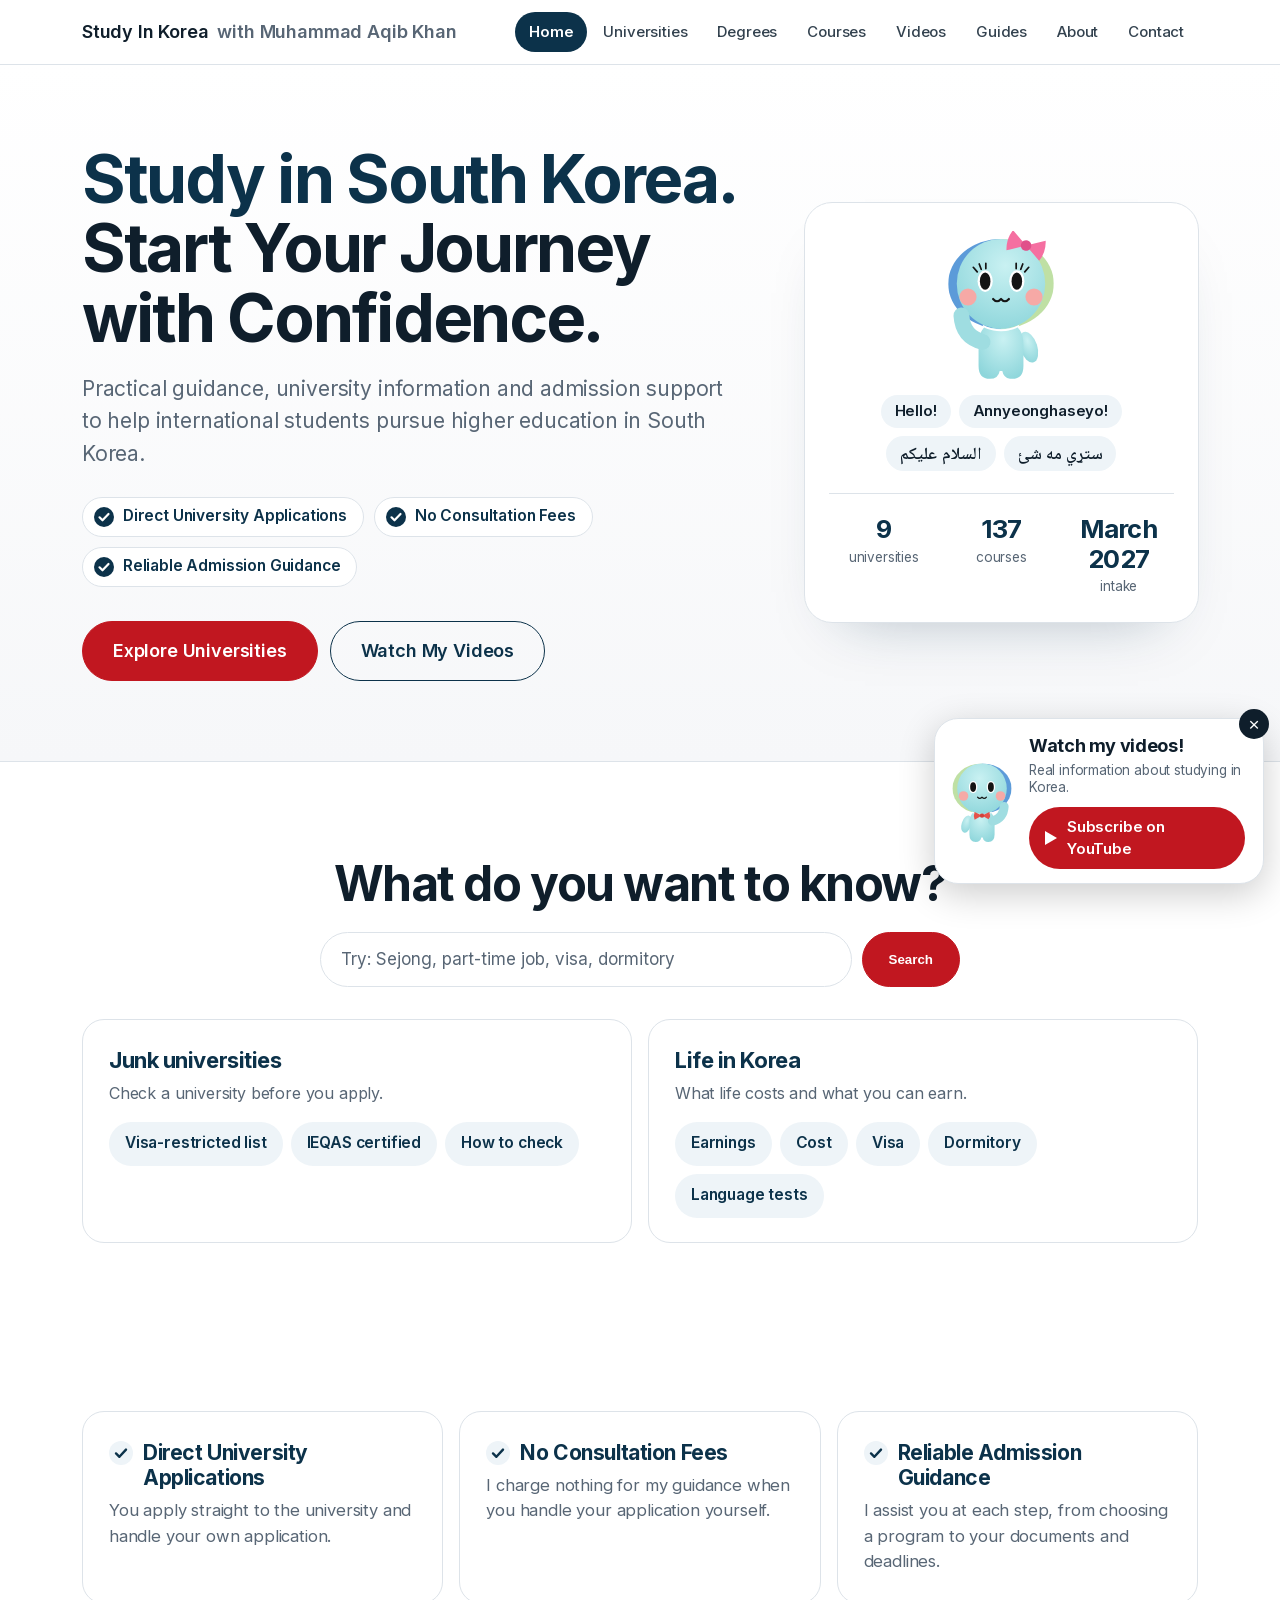
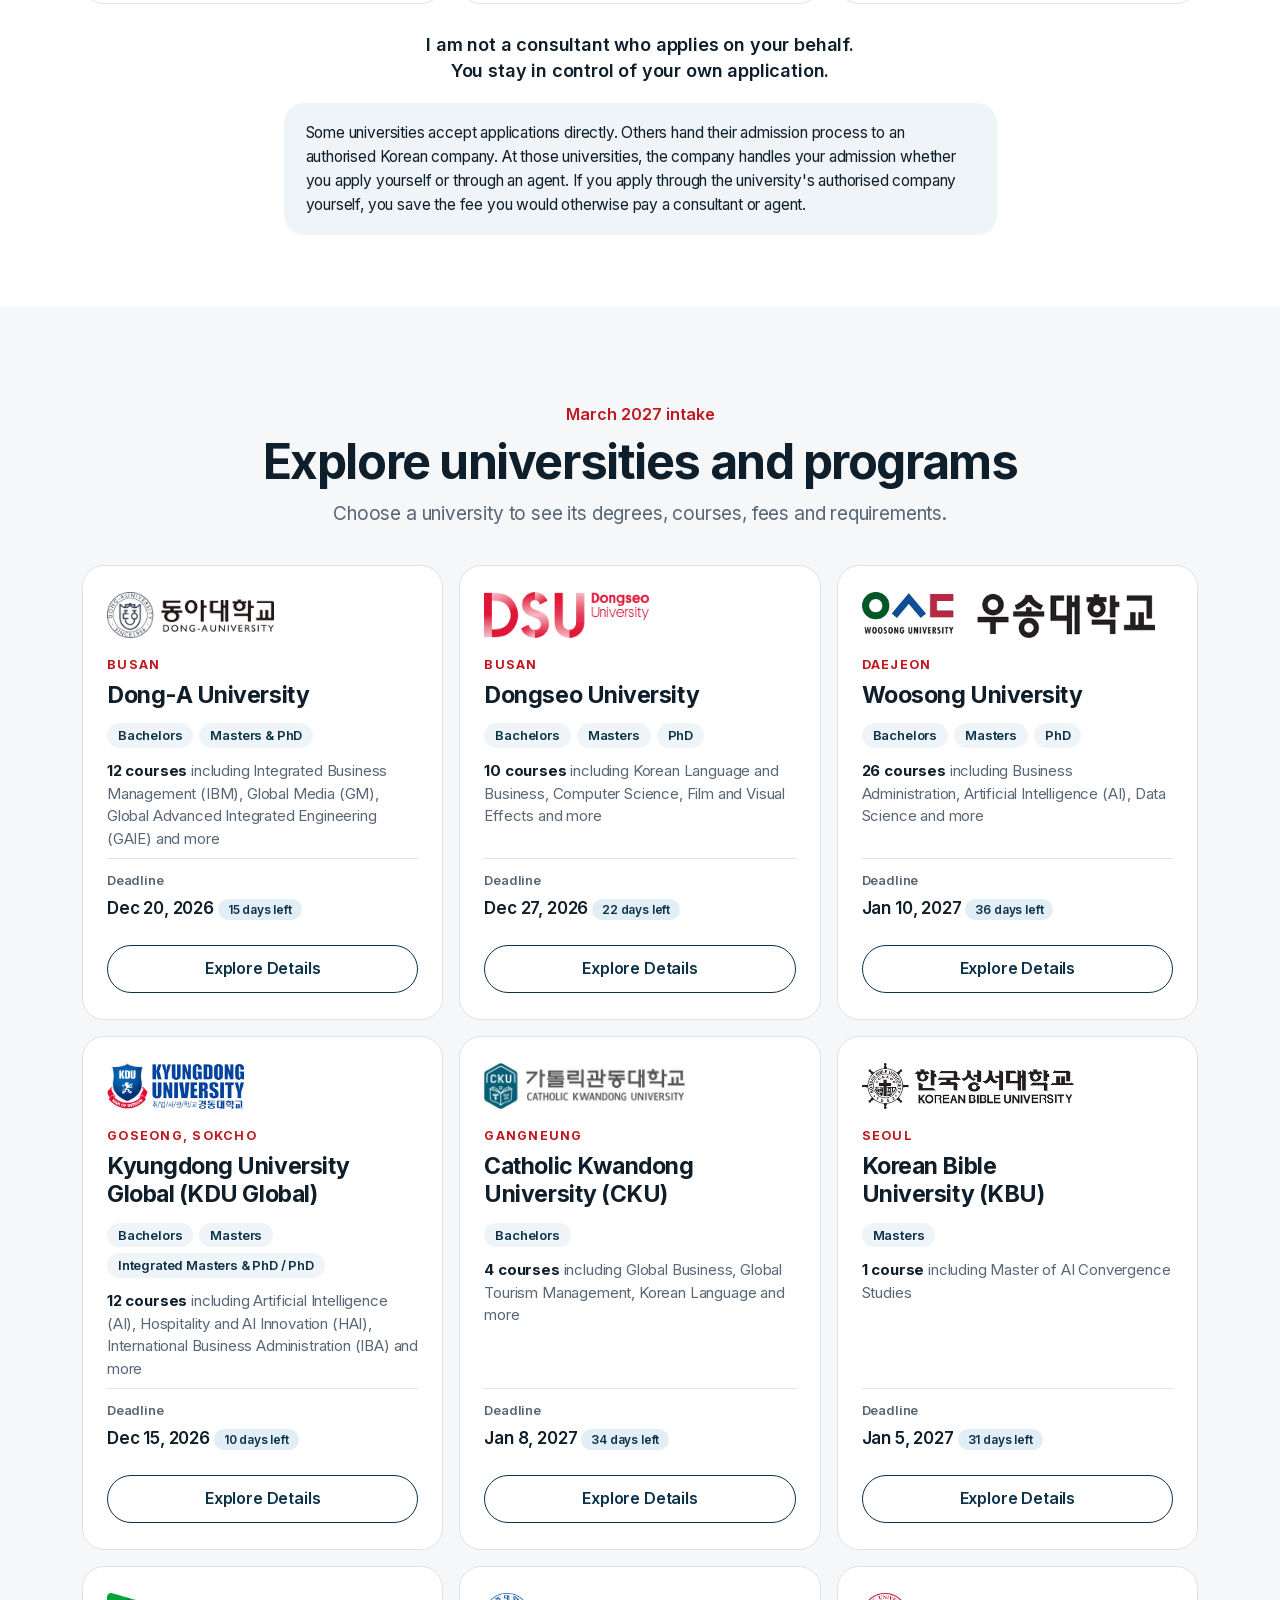
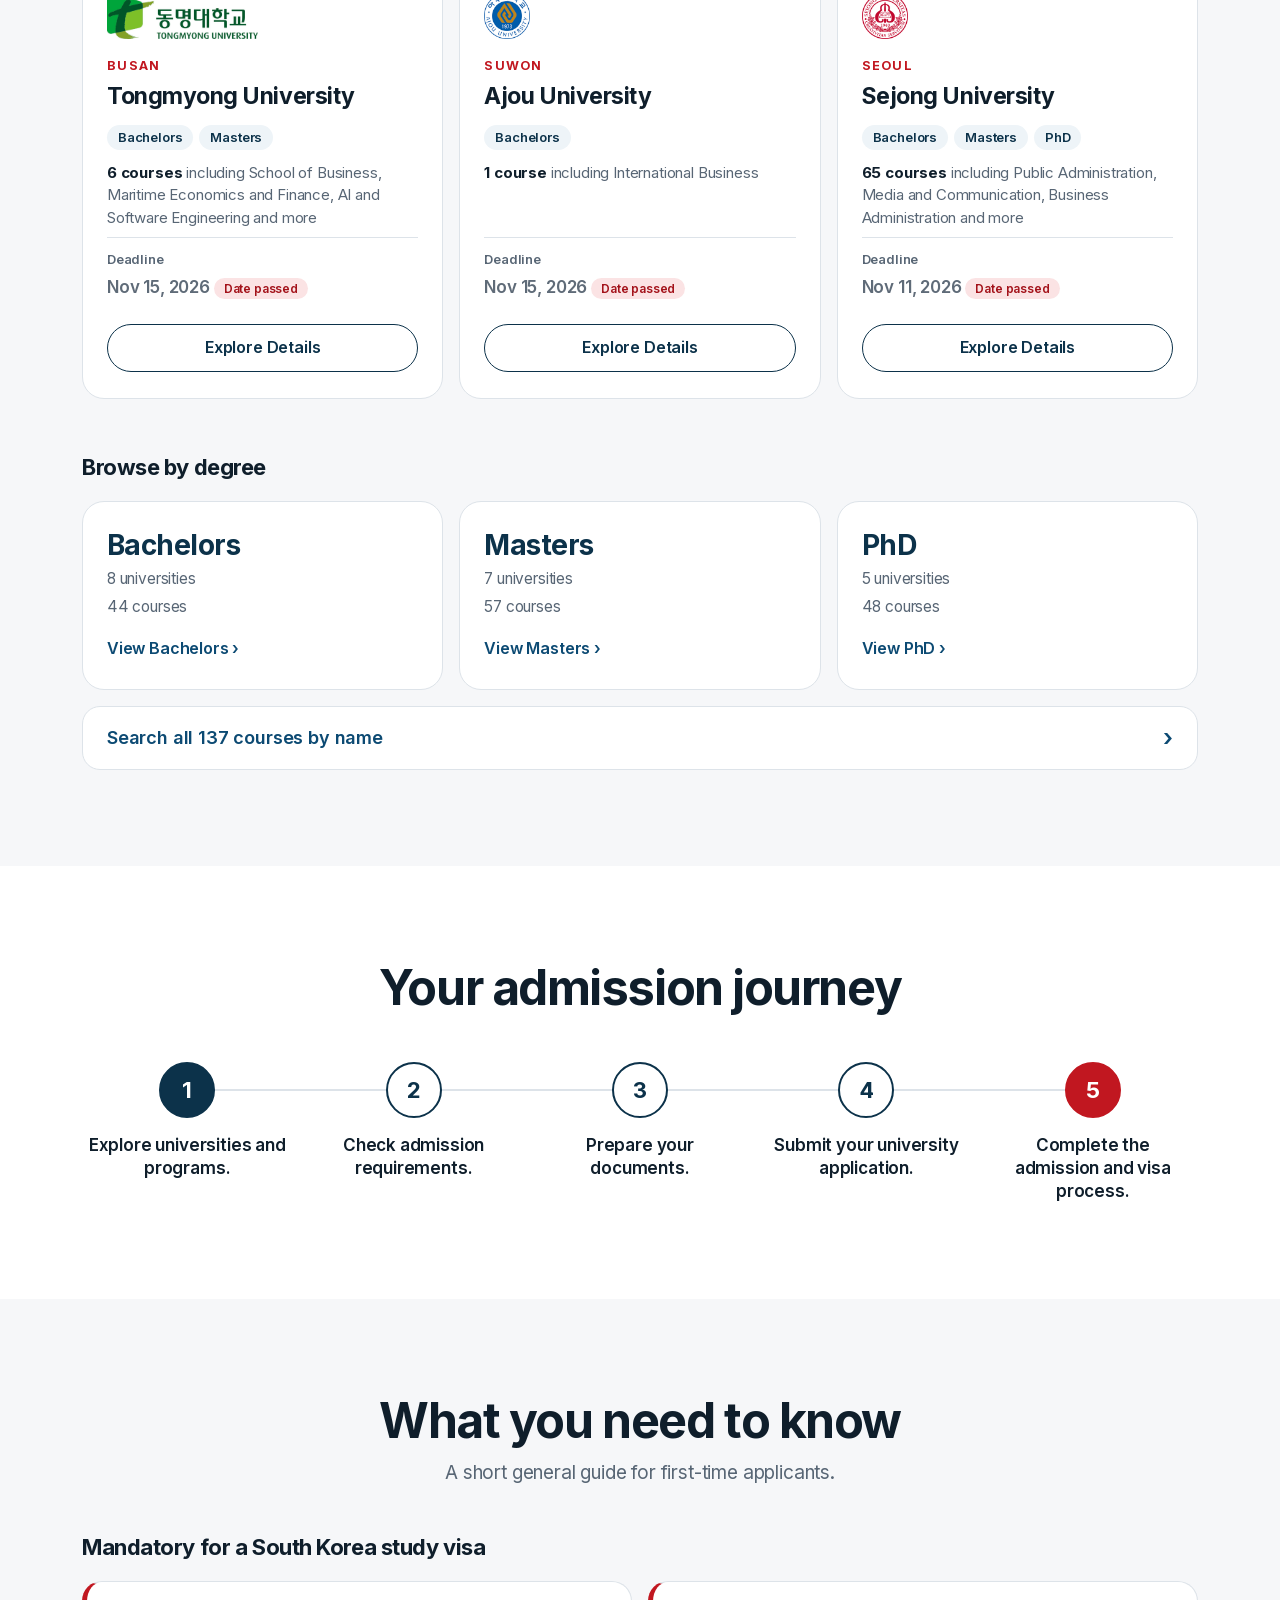
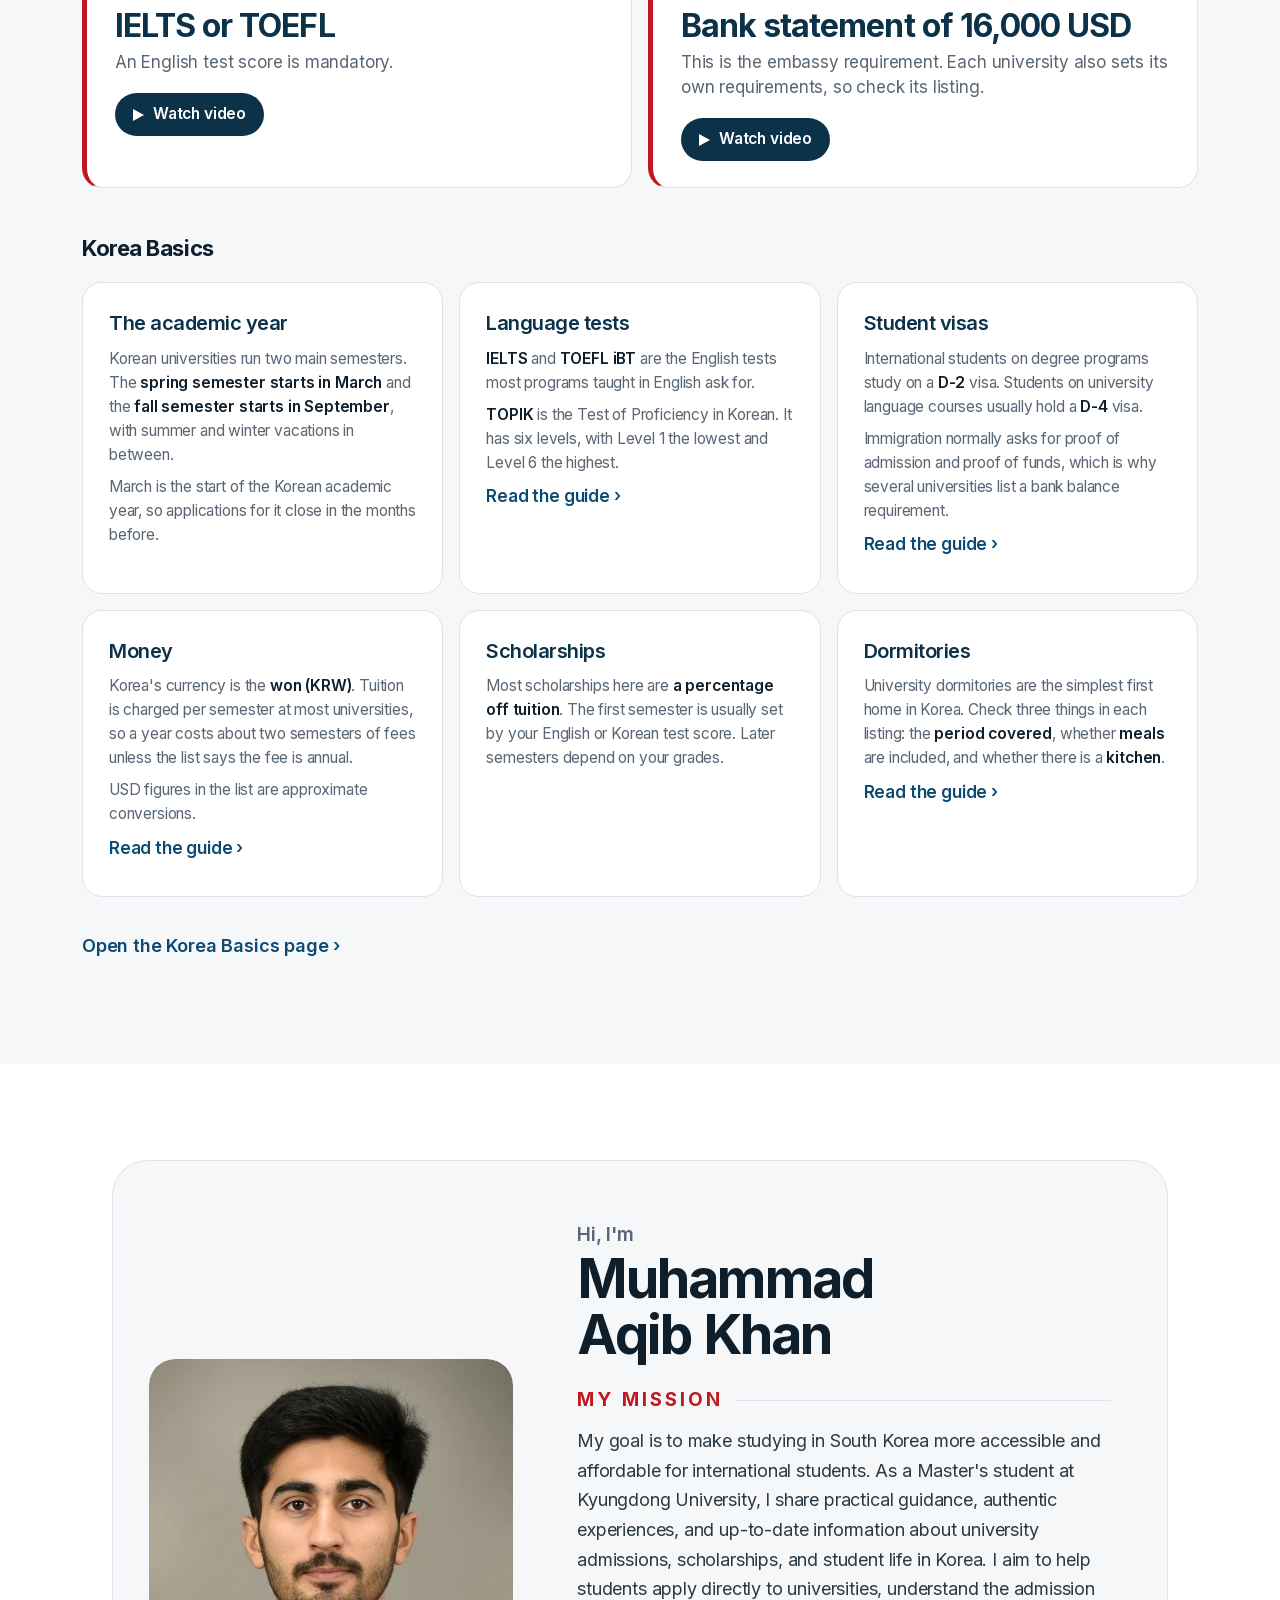
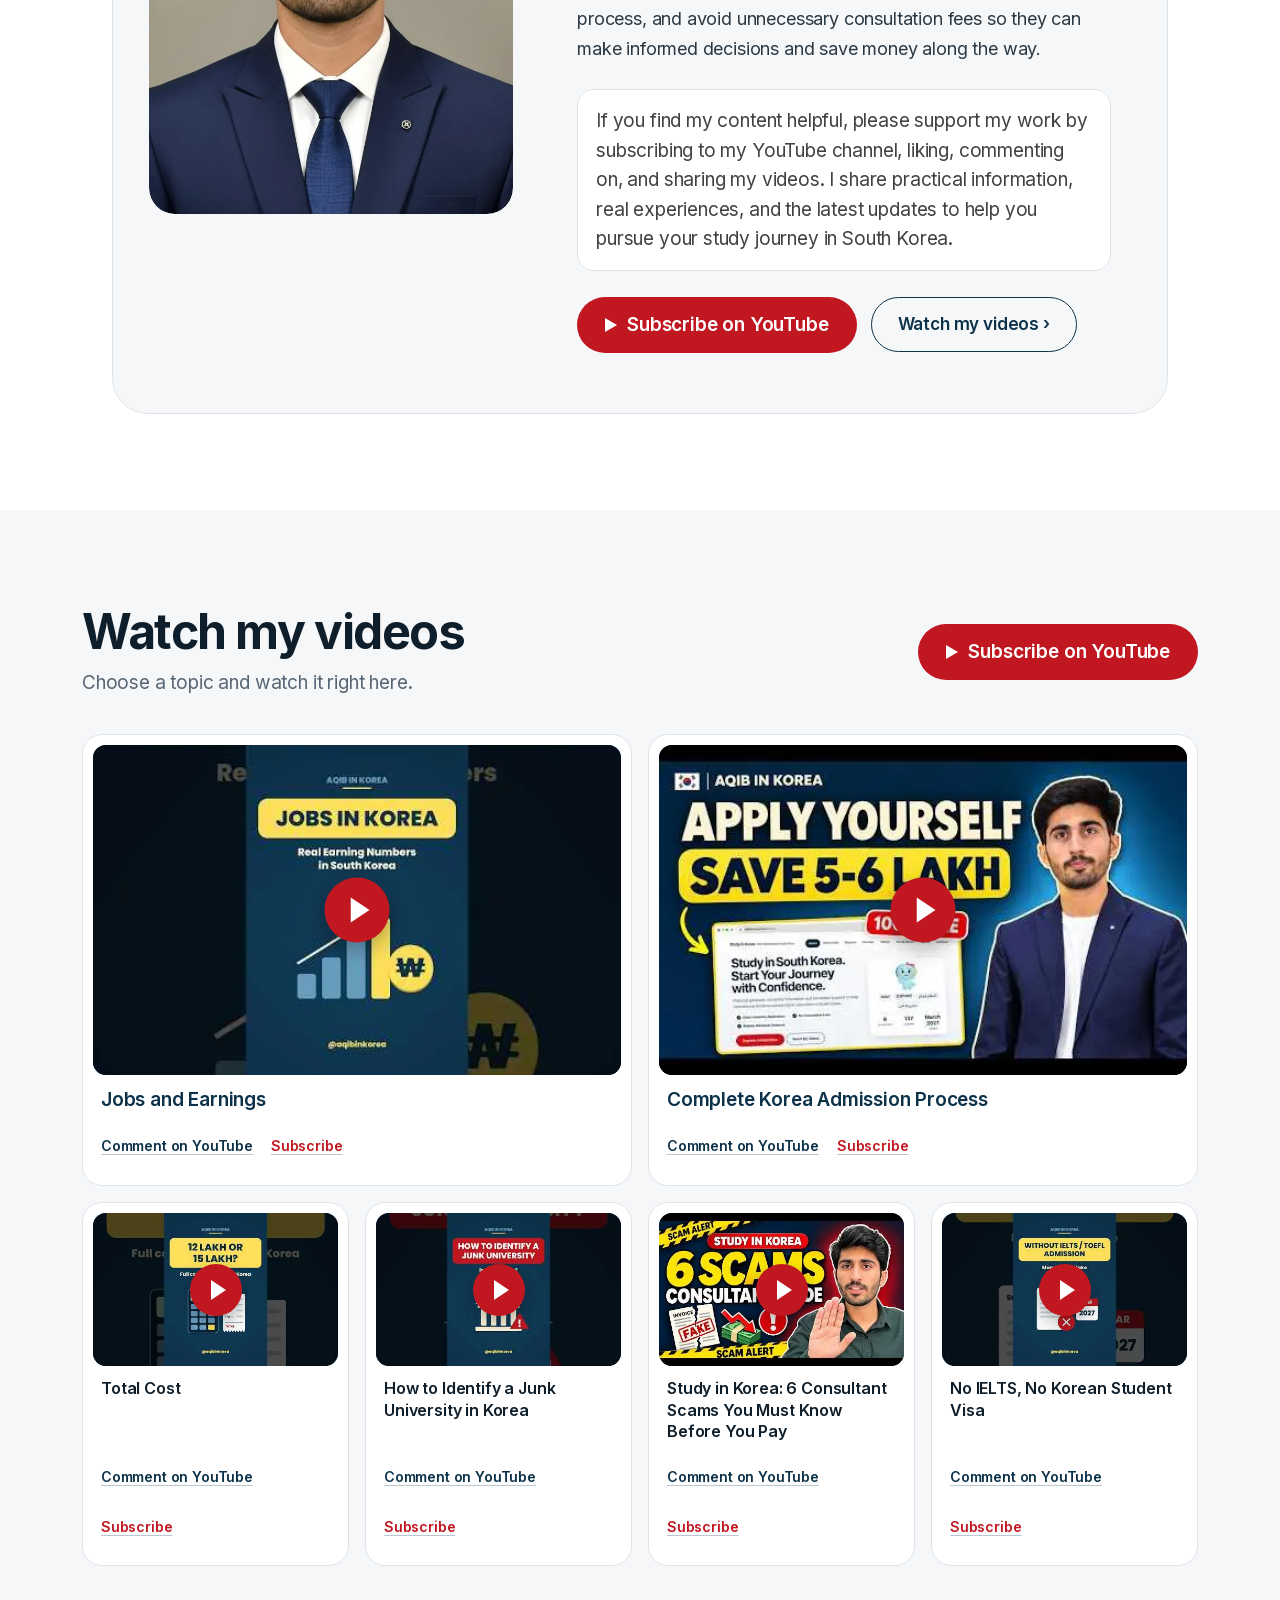
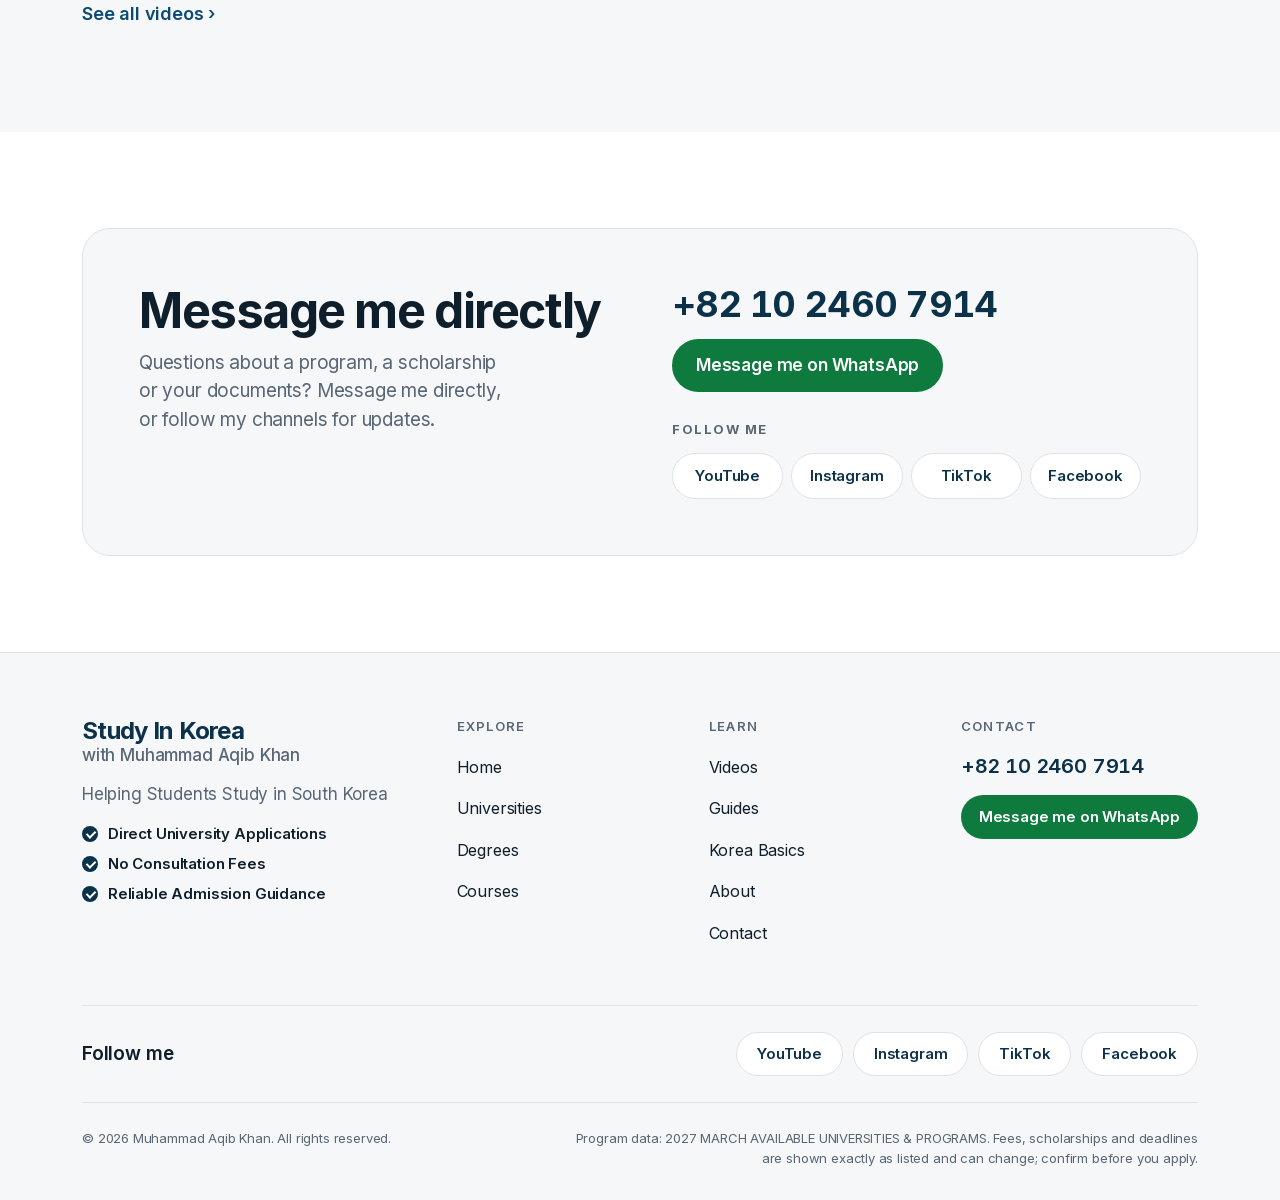
==== commit 5e883356: "Update the website Co-Authored-By: Claude Opus 5.5 <noreply@anthropic.com>" ====
--- a/index.html
+++ b/index.html
@@ -24,7 +24,7 @@
 <link rel="icon" href="/favicon.svg" type="image/svg+xml">
 <link rel="apple-touch-icon" href="/apple-touch-icon.png">
 <link rel="manifest" href="/site.webmanifest">
-<link rel="stylesheet" href="css/site.5e766c66e6.css">
+<link rel="stylesheet" href="css/site.c9cc4bcaac.css">
 </head>
 <body>
 <div class="nav"><div class="wrap">
@@ -36,7 +36,7 @@
     <a href="#degrees" data-n="degrees">Degrees</a>
     <a href="#courses" data-n="courses">Courses</a>
     <a href="#videos" data-n="videos">Videos</a>
-    <a href="#basics" data-n="basics">Korea Basics</a>
+    <a href="#guides" data-n="guides">Guides</a>
     <a href="#about" data-n="about">About</a>
     <a href="#contact" data-n="contact">Contact</a>
   </nav>
@@ -66,13 +66,13 @@
           <path d="M88 103 Q94 110 100 103 Q106 110 112 103" fill="none" stroke="#141414" stroke-width="3.2" stroke-linecap="round" stroke-linejoin="round"/>
           <path d="M72 142 Q100 156 128 142 Q126 150 100 152 Q74 150 72 142 Z" fill="#fff"/>
           <g class="wave"><path d="M128 168 Q158 160 160 128" fill="none" stroke="#9FDDE1" stroke-width="24" stroke-linecap="round"/></g>
-        </svg><ul class="hi hirow" aria-label="Hello in four languages"><li lang="en">Hello!</li><li lang="ko">안녕하세요!</li><li lang="ur" dir="rtl">السلام علیکم</li><li lang="ps" dir="rtl">ستړي مه شئ</li></ul></div>
+        </svg><ul class="hi hirow" aria-label="Hello in four languages"><li lang="en">Hello!</li><li>Annyeonghaseyo!</li><li lang="ur" dir="rtl">السلام علیکم</li><li lang="ps" dir="rtl">ستړي مه شئ</li></ul></div>
         <ul class="hfacts"><li><b>9</b><span>universities</span></li><li><b>137</b><span>courses</span></li><li><b>March 2027</b><span>intake</span></li></ul>
       </aside>
     </div>
   </div></header>
 
-<div class="band find"><div class="wrap"><h2>What do you want to know?</h2><div class="fsearch" role="search"><label class="vh" for="fq">Search this website</label><input id="fq" type="search" placeholder="Try: Sejong, part-time job, visa, dormitory" autocomplete="off" aria-controls="fres" aria-describedby="fhint"><button type="button" class="btn red" id="fgo">Search</button></div><p id="fhint" class="vh">Results appear below as you type.</p><ol id="fres" class="fres" aria-live="polite"></ol><div class="fgroups"><div class="fg"><h3>Junk universities</h3><p>Check a university before you apply.</p><div class="fchips"><a href="#visa-restricted">Visa-restricted list</a><a href="#ieqas">IEQAS certified</a><a href="#check-a-university">How to check</a></div></div><div class="fg"><h3>Life in Korea</h3><p>What life costs and what you can earn.</p><div class="fchips"><a href="#earnings">Earnings</a><a href="#cost">Cost</a><a href="#visa">Visa</a><a href="#dormitory">Dormitory</a><a href="#language-tests">Language tests</a></div></div></div></div></div>
+<div class="band find"><div class="wrap"><h2>What do you want to know?</h2><div class="fsearch" role="search"><label class="vh" for="fq">Search this website</label><input id="fq" type="search" placeholder="Try: Sejong, part-time job, visa, dormitory" autocomplete="off" aria-controls="fres" aria-describedby="fhint"><button type="button" class="btn red" data-go="f">Search</button></div><p id="fhint" class="vh">Results appear below as you type.</p><ol id="fres" class="fres" aria-live="polite"></ol><div class="fgroups"><div class="fg"><h3>Junk universities</h3><p>Check a university before you apply.</p><div class="fchips"><a href="#visa-restricted">Visa-restricted list</a><a href="#ieqas">IEQAS certified</a><a href="#check-a-university">How to check</a></div></div><div class="fg"><h3>Life in Korea</h3><p>What life costs and what you can earn.</p><div class="fchips"><a href="#earnings">Earnings</a><a href="#cost">Cost</a><a href="#visa">Visa</a><a href="#dormitory">Dormitory</a><a href="#language-tests">Language tests</a></div></div></div></div></div>
 
   <div class="band hw"><div class="wrap">
     <div class="hwgrid">
@@ -88,7 +88,7 @@
     <p class="kick">March 2027 intake</p>
     <h2>Explore universities and programs</h2>
     <p class="bsub">Choose a university to see its degrees, courses, fees and requirements.</p>
-    <div class="tiles ugrid" data-passed-last><a class="tile ucard" href="#uni-tongmyong"><span class="logo lg-tongmyong" role="img" aria-label="Tongmyong University logo"></span><p class="city">Busan <span lang="ko">부산</span></p><h3>Tongmyong University</h3><ul class="lvchips" aria-label="Degree levels"><li>Bachelors</li><li>Masters</li></ul><p class="tm"><b>6 courses</b> including School of Business, Maritime Economics and Finance, AI and Software Engineering and more</p><p class="td"><span class="lbl">Deadline</span><span class="dl" data-date="2026-11-15">Nov 15, 2026</span></p><span class="ubtn">Explore Details</span></a><a class="tile ucard" href="#uni-dong-a"><span class="logo lg-dong-a" role="img" aria-label="Dong-A University logo"></span><p class="city">Busan <span lang="ko">부산</span></p><h3>Dong-A University</h3><ul class="lvchips" aria-label="Degree levels"><li>Bachelors</li><li>Masters &amp; PhD</li></ul><p class="tm"><b>12 courses</b> including Integrated Business Management (IBM), Global Media (GM), Global Advanced Integrated Engineering (GAIE) and more</p><p class="td"><span class="lbl">Deadline</span><span class="dl" data-date="2026-12-20">Dec 20, 2026</span></p><span class="ubtn">Explore Details</span></a><a class="tile ucard" href="#uni-dongseo"><span class="logo lg-dongseo" role="img" aria-label="Dongseo University logo"></span><p class="city">Busan <span lang="ko">부산</span></p><h3>Dongseo University</h3><ul class="lvchips" aria-label="Degree levels"><li>Bachelors</li><li>Masters</li><li>PhD</li></ul><p class="tm"><b>10 courses</b> including Korean Language and Business, Computer Science, Film and Visual Effects and more</p><p class="td"><span class="lbl">Deadline</span><span class="dl" data-date="2026-12-27">Dec 27, 2026</span></p><span class="ubtn">Explore Details</span></a><a class="tile ucard" href="#uni-woosung"><span class="logo lg-woosung" role="img" aria-label="Woosong University logo"></span><p class="city">Daejeon <span lang="ko">대전</span></p><h3>Woosong University</h3><ul class="lvchips" aria-label="Degree levels"><li>Bachelors</li><li>Masters</li><li>PhD</li></ul><p class="tm"><b>26 courses</b> including Business Administration, Artificial Intelligence (AI), Data Science and more</p><p class="td"><span class="lbl">Deadline</span><span class="dl" data-date="2027-01-10">Jan 10, 2027</span></p><span class="ubtn">Explore Details</span></a><a class="tile ucard" href="#uni-ajou"><span class="logo lg-ajou" role="img" aria-label="Ajou University logo"></span><p class="city">Suwon <span lang="ko">수원</span></p><h3>Ajou University</h3><ul class="lvchips" aria-label="Degree levels"><li>Bachelors</li></ul><p class="tm"><b>1 course</b> including International Business</p><p class="td"><span class="lbl">Deadline</span><span class="dl" data-date="2026-11-15">Nov 15, 2026</span></p><span class="ubtn">Explore Details</span></a><a class="tile ucard" href="#uni-sejong"><span class="logo lg-sejong" role="img" aria-label="Sejong University logo"></span><p class="city">Seoul <span lang="ko">서울</span></p><h3>Sejong University</h3><ul class="lvchips" aria-label="Degree levels"><li>Bachelors</li><li>Masters</li><li>PhD</li></ul><p class="tm"><b>65 courses</b> including Public Administration, Media and Communication, Business Administration and more</p><p class="td"><span class="lbl">Deadline</span><span class="dl" data-date="2026-11-11">Nov 11, 2026</span></p><span class="ubtn">Explore Details</span></a><a class="tile ucard" href="#uni-kyungdong-global"><span class="logo lg-kyungdong-global" role="img" aria-label="Kyungdong University Global (KDU Global) logo"></span><p class="city">Goseong, Sokcho <span lang="ko">고성 · 속초</span></p><h3>Kyungdong University Global (KDU Global)</h3><ul class="lvchips" aria-label="Degree levels"><li>Bachelors</li><li>Masters</li><li>Integrated Masters &amp; PhD / PhD</li></ul><p class="tm"><b>12 courses</b> including Artificial Intelligence (AI), Hospitality and AI Innovation (HAI), International Business Administration (IBA) and more</p><p class="td"><span class="lbl">Deadline</span><span class="dl" data-date="2026-12-15">Dec 15, 2026</span></p><span class="ubtn">Explore Details</span></a><a class="tile ucard" href="#uni-catholic-kwandong"><span class="logo lg-catholic-kwandong" role="img" aria-label="Catholic Kwandong University (CKU) logo"></span><p class="city">Gangneung <span lang="ko">강릉</span></p><h3>Catholic Kwandong University (CKU)</h3><ul class="lvchips" aria-label="Degree levels"><li>Bachelors</li></ul><p class="tm"><b>4 courses</b> including Global Business, Global Tourism Management, Korean Language and more</p><p class="td"><span class="lbl">Deadline</span><span class="dl" data-date="2027-01-08">Jan 8, 2027</span></p><span class="ubtn">Explore Details</span></a><a class="tile ucard" href="#uni-korean-bible"><span class="logo lg-korean-bible" role="img" aria-label="Korean Bible University (KBU) logo"></span><p class="city">Seoul <span lang="ko">서울</span></p><h3>Korean Bible University (KBU)</h3><ul class="lvchips" aria-label="Degree levels"><li>Masters</li></ul><p class="tm"><b>1 course</b> including Master of AI Convergence Studies</p><p class="td"><span class="lbl">Deadline</span><span class="dl" data-date="2027-01-05">Jan 5, 2027</span></p><span class="ubtn">Explore Details</span></a></div>
+    <div class="tiles ugrid" data-passed-last><a class="tile ucard" href="#uni-tongmyong"><span class="logo lg-tongmyong" role="img" aria-label="Tongmyong University logo"></span><p class="city">Busan</p><h3>Tongmyong University</h3><ul class="lvchips" aria-label="Degree levels"><li>Bachelors</li><li>Masters</li></ul><p class="tm"><b>6 courses</b> including School of Business, Maritime Economics and Finance, AI and Software Engineering and more</p><p class="td"><span class="lbl">Deadline</span><span class="dl" data-date="2026-11-15">Nov 15, 2026</span></p><span class="ubtn">Explore Details</span></a><a class="tile ucard" href="#uni-dong-a"><span class="logo lg-dong-a" role="img" aria-label="Dong-A University logo"></span><p class="city">Busan</p><h3>Dong-A University</h3><ul class="lvchips" aria-label="Degree levels"><li>Bachelors</li><li>Masters &amp; PhD</li></ul><p class="tm"><b>12 courses</b> including Integrated Business Management (IBM), Global Media (GM), Global Advanced Integrated Engineering (GAIE) and more</p><p class="td"><span class="lbl">Deadline</span><span class="dl" data-date="2026-12-20">Dec 20, 2026</span></p><span class="ubtn">Explore Details</span></a><a class="tile ucard" href="#uni-dongseo"><span class="logo lg-dongseo" role="img" aria-label="Dongseo University logo"></span><p class="city">Busan</p><h3>Dongseo University</h3><ul class="lvchips" aria-label="Degree levels"><li>Bachelors</li><li>Masters</li><li>PhD</li></ul><p class="tm"><b>10 courses</b> including Korean Language and Business, Computer Science, Film and Visual Effects and more</p><p class="td"><span class="lbl">Deadline</span><span class="dl" data-date="2026-12-27">Dec 27, 2026</span></p><span class="ubtn">Explore Details</span></a><a class="tile ucard" href="#uni-woosung"><span class="logo lg-woosung" role="img" aria-label="Woosong University logo"></span><p class="city">Daejeon</p><h3>Woosong University</h3><ul class="lvchips" aria-label="Degree levels"><li>Bachelors</li><li>Masters</li><li>PhD</li></ul><p class="tm"><b>26 courses</b> including Business Administration, Artificial Intelligence (AI), Data Science and more</p><p class="td"><span class="lbl">Deadline</span><span class="dl" data-date="2027-01-10">Jan 10, 2027</span></p><span class="ubtn">Explore Details</span></a><a class="tile ucard" href="#uni-ajou"><span class="logo lg-ajou" role="img" aria-label="Ajou University logo"></span><p class="city">Suwon</p><h3>Ajou University</h3><ul class="lvchips" aria-label="Degree levels"><li>Bachelors</li></ul><p class="tm"><b>1 course</b> including International Business</p><p class="td"><span class="lbl">Deadline</span><span class="dl" data-date="2026-11-15">Nov 15, 2026</span></p><span class="ubtn">Explore Details</span></a><a class="tile ucard" href="#uni-sejong"><span class="logo lg-sejong" role="img" aria-label="Sejong University logo"></span><p class="city">Seoul</p><h3>Sejong University</h3><ul class="lvchips" aria-label="Degree levels"><li>Bachelors</li><li>Masters</li><li>PhD</li></ul><p class="tm"><b>65 courses</b> including Public Administration, Media and Communication, Business Administration and more</p><p class="td"><span class="lbl">Deadline</span><span class="dl" data-date="2026-11-11">Nov 11, 2026</span></p><span class="ubtn">Explore Details</span></a><a class="tile ucard" href="#uni-kyungdong-global"><span class="logo lg-kyungdong-global" role="img" aria-label="Kyungdong University Global (KDU Global) logo"></span><p class="city">Goseong, Sokcho</p><h3>Kyungdong University Global (KDU Global)</h3><ul class="lvchips" aria-label="Degree levels"><li>Bachelors</li><li>Masters</li><li>Integrated Masters &amp; PhD / PhD</li></ul><p class="tm"><b>12 courses</b> including Artificial Intelligence (AI), Hospitality and AI Innovation (HAI), International Business Administration (IBA) and more</p><p class="td"><span class="lbl">Deadline</span><span class="dl" data-date="2026-12-15">Dec 15, 2026</span></p><span class="ubtn">Explore Details</span></a><a class="tile ucard" href="#uni-catholic-kwandong"><span class="logo lg-catholic-kwandong" role="img" aria-label="Catholic Kwandong University (CKU) logo"></span><p class="city">Gangneung</p><h3>Catholic Kwandong University (CKU)</h3><ul class="lvchips" aria-label="Degree levels"><li>Bachelors</li></ul><p class="tm"><b>4 courses</b> including Global Business, Global Tourism Management, Korean Language and more</p><p class="td"><span class="lbl">Deadline</span><span class="dl" data-date="2027-01-08">Jan 8, 2027</span></p><span class="ubtn">Explore Details</span></a><a class="tile ucard" href="#uni-korean-bible"><span class="logo lg-korean-bible" role="img" aria-label="Korean Bible University (KBU) logo"></span><p class="city">Seoul</p><h3>Korean Bible University (KBU)</h3><ul class="lvchips" aria-label="Degree levels"><li>Masters</li></ul><p class="tm"><b>1 course</b> including Master of AI Convergence Studies</p><p class="td"><span class="lbl">Deadline</span><span class="dl" data-date="2027-01-05">Jan 5, 2027</span></p><span class="ubtn">Explore Details</span></a></div>
     <h3 class="subh">Browse by degree</h3>
     <div class="tiles dgrid"><a class="tile big" href="#bachelors"><h3>Bachelors</h3><p class="tm">8 universities</p><p class="tm">44 courses</p><span class="go">View Bachelors</span></a><a class="tile big" href="#masters"><h3>Masters</h3><p class="tm">7 universities</p><p class="tm">57 courses</p><span class="go">View Masters</span></a><a class="tile big" href="#phd"><h3>PhD</h3><p class="tm">5 universities</p><p class="tm">48 courses</p><span class="go">View PhD</span></a></div>
     <a class="searchbar" href="#courses"><span>Search all 137 courses by name</span><i aria-hidden="true">&rsaquo;</i></a>
@@ -116,11 +116,11 @@
     <h3 class="subh">Korea Basics</h3>
     <div class="cards">
     <div class="card"><h3>The academic year</h3><p>Korean universities run two main semesters. The <b>spring semester starts in March</b> and the <b>fall semester starts in September</b>, with summer and winter vacations in between.</p><p>March is the start of the Korean academic year, so applications for it close in the months before.</p></div>
-    <div class="card"><h3>Language tests</h3><p><b>IELTS</b> and <b>TOEFL iBT</b> are the English tests most programs taught in English ask for.</p><p><b>TOPIK</b> is the Test of Proficiency in Korean. It has six levels, with Level 1 the lowest and Level 6 the highest.</p></div>
-    <div class="card"><h3>Student visas</h3><p>International students on degree programs study on a <b>D-2</b> visa. Students on university language courses usually hold a <b>D-4</b> visa.</p><p>Immigration normally asks for proof of admission and proof of funds, which is why several universities list a bank balance requirement.</p></div>
-    <div class="card"><h3>Money</h3><p>Korea's currency is the <b>won (KRW)</b>. Tuition is charged per semester at most universities, so a year costs about two semesters of fees unless the list says the fee is annual.</p><p>USD figures in the list are approximate conversions.</p></div>
+    <div class="card"><h3>Language tests</h3><p><b>IELTS</b> and <b>TOEFL iBT</b> are the English tests most programs taught in English ask for.</p><p><b>TOPIK</b> is the Test of Proficiency in Korean. It has six levels, with Level 1 the lowest and Level 6 the highest.</p><a class="glink" href="#language-tests">Read the guide &rsaquo;</a></div>
+    <div class="card"><h3>Student visas</h3><p>International students on degree programs study on a <b>D-2</b> visa. Students on university language courses usually hold a <b>D-4</b> visa.</p><p>Immigration normally asks for proof of admission and proof of funds, which is why several universities list a bank balance requirement.</p><a class="glink" href="#visa">Read the guide &rsaquo;</a></div>
+    <div class="card"><h3>Money</h3><p>Korea's currency is the <b>won (KRW)</b>. Tuition is charged per semester at most universities, so a year costs about two semesters of fees unless the list says the fee is annual.</p><p>USD figures in the list are approximate conversions.</p><a class="glink" href="#cost">Read the guide &rsaquo;</a></div>
     <div class="card"><h3>Scholarships</h3><p>Most scholarships here are <b>a percentage off tuition</b>. The first semester is usually set by your English or Korean test score. Later semesters depend on your grades.</p></div>
-    <div class="card"><h3>Dormitories</h3><p>University dormitories are the simplest first home in Korea. Check three things in each listing: the <b>period covered</b>, whether <b>meals</b> are included, and whether there is a <b>kitchen</b>.</p></div>
+    <div class="card"><h3>Dormitories</h3><p>University dormitories are the simplest first home in Korea. Check three things in each listing: the <b>period covered</b>, whether <b>meals</b> are included, and whether there is a <b>kitchen</b>.</p><a class="glink" href="#dormitory">Read the guide &rsaquo;</a></div>
   </div>
     <a class="morelink" href="#basics">Open the Korea Basics page &rsaquo;</a>
   </div></div>
@@ -172,7 +172,7 @@
 </section>
 <section class="page" id="p-universities" data-nav="universities"><div class="wrap">
   <header class="ph"><h1>Universities</h1><p class="sub">Choose a university to see its degrees and courses.</p></header>
-  <div class="tiles" data-passed-last><a class="tile ucard" href="#uni-tongmyong"><span class="logo lg-tongmyong" role="img" aria-label="Tongmyong University logo"></span><p class="city">Busan <span lang="ko">부산</span></p><h3>Tongmyong University</h3><ul class="lvchips" aria-label="Degree levels"><li>Bachelors</li><li>Masters</li></ul><p class="tm"><b>6 courses</b> including School of Business, Maritime Economics and Finance, AI and Software Engineering and more</p><p class="td"><span class="lbl">Deadline</span><span class="dl" data-date="2026-11-15">Nov 15, 2026</span></p><span class="ubtn">Explore Details</span></a><a class="tile ucard" href="#uni-dong-a"><span class="logo lg-dong-a" role="img" aria-label="Dong-A University logo"></span><p class="city">Busan <span lang="ko">부산</span></p><h3>Dong-A University</h3><ul class="lvchips" aria-label="Degree levels"><li>Bachelors</li><li>Masters &amp; PhD</li></ul><p class="tm"><b>12 courses</b> including Integrated Business Management (IBM), Global Media (GM), Global Advanced Integrated Engineering (GAIE) and more</p><p class="td"><span class="lbl">Deadline</span><span class="dl" data-date="2026-12-20">Dec 20, 2026</span></p><span class="ubtn">Explore Details</span></a><a class="tile ucard" href="#uni-dongseo"><span class="logo lg-dongseo" role="img" aria-label="Dongseo University logo"></span><p class="city">Busan <span lang="ko">부산</span></p><h3>Dongseo University</h3><ul class="lvchips" aria-label="Degree levels"><li>Bachelors</li><li>Masters</li><li>PhD</li></ul><p class="tm"><b>10 courses</b> including Korean Language and Business, Computer Science, Film and Visual Effects and more</p><p class="td"><span class="lbl">Deadline</span><span class="dl" data-date="2026-12-27">Dec 27, 2026</span></p><span class="ubtn">Explore Details</span></a><a class="tile ucard" href="#uni-woosung"><span class="logo lg-woosung" role="img" aria-label="Woosong University logo"></span><p class="city">Daejeon <span lang="ko">대전</span></p><h3>Woosong University</h3><ul class="lvchips" aria-label="Degree levels"><li>Bachelors</li><li>Masters</li><li>PhD</li></ul><p class="tm"><b>26 courses</b> including Business Administration, Artificial Intelligence (AI), Data Science and more</p><p class="td"><span class="lbl">Deadline</span><span class="dl" data-date="2027-01-10">Jan 10, 2027</span></p><span class="ubtn">Explore Details</span></a><a class="tile ucard" href="#uni-ajou"><span class="logo lg-ajou" role="img" aria-label="Ajou University logo"></span><p class="city">Suwon <span lang="ko">수원</span></p><h3>Ajou University</h3><ul class="lvchips" aria-label="Degree levels"><li>Bachelors</li></ul><p class="tm"><b>1 course</b> including International Business</p><p class="td"><span class="lbl">Deadline</span><span class="dl" data-date="2026-11-15">Nov 15, 2026</span></p><span class="ubtn">Explore Details</span></a><a class="tile ucard" href="#uni-sejong"><span class="logo lg-sejong" role="img" aria-label="Sejong University logo"></span><p class="city">Seoul <span lang="ko">서울</span></p><h3>Sejong University</h3><ul class="lvchips" aria-label="Degree levels"><li>Bachelors</li><li>Masters</li><li>PhD</li></ul><p class="tm"><b>65 courses</b> including Public Administration, Media and Communication, Business Administration and more</p><p class="td"><span class="lbl">Deadline</span><span class="dl" data-date="2026-11-11">Nov 11, 2026</span></p><span class="ubtn">Explore Details</span></a><a class="tile ucard" href="#uni-kyungdong-global"><span class="logo lg-kyungdong-global" role="img" aria-label="Kyungdong University Global (KDU Global) logo"></span><p class="city">Goseong, Sokcho <span lang="ko">고성 · 속초</span></p><h3>Kyungdong University Global (KDU Global)</h3><ul class="lvchips" aria-label="Degree levels"><li>Bachelors</li><li>Masters</li><li>Integrated Masters &amp; PhD / PhD</li></ul><p class="tm"><b>12 courses</b> including Artificial Intelligence (AI), Hospitality and AI Innovation (HAI), International Business Administration (IBA) and more</p><p class="td"><span class="lbl">Deadline</span><span class="dl" data-date="2026-12-15">Dec 15, 2026</span></p><span class="ubtn">Explore Details</span></a><a class="tile ucard" href="#uni-catholic-kwandong"><span class="logo lg-catholic-kwandong" role="img" aria-label="Catholic Kwandong University (CKU) logo"></span><p class="city">Gangneung <span lang="ko">강릉</span></p><h3>Catholic Kwandong University (CKU)</h3><ul class="lvchips" aria-label="Degree levels"><li>Bachelors</li></ul><p class="tm"><b>4 courses</b> including Global Business, Global Tourism Management, Korean Language and more</p><p class="td"><span class="lbl">Deadline</span><span class="dl" data-date="2027-01-08">Jan 8, 2027</span></p><span class="ubtn">Explore Details</span></a><a class="tile ucard" href="#uni-korean-bible"><span class="logo lg-korean-bible" role="img" aria-label="Korean Bible University (KBU) logo"></span><p class="city">Seoul <span lang="ko">서울</span></p><h3>Korean Bible University (KBU)</h3><ul class="lvchips" aria-label="Degree levels"><li>Masters</li></ul><p class="tm"><b>1 course</b> including Master of AI Convergence Studies</p><p class="td"><span class="lbl">Deadline</span><span class="dl" data-date="2027-01-05">Jan 5, 2027</span></p><span class="ubtn">Explore Details</span></a></div>
+  <div class="tiles" data-passed-last><a class="tile ucard" href="#uni-tongmyong"><span class="logo lg-tongmyong" role="img" aria-label="Tongmyong University logo"></span><p class="city">Busan</p><h3>Tongmyong University</h3><ul class="lvchips" aria-label="Degree levels"><li>Bachelors</li><li>Masters</li></ul><p class="tm"><b>6 courses</b> including School of Business, Maritime Economics and Finance, AI and Software Engineering and more</p><p class="td"><span class="lbl">Deadline</span><span class="dl" data-date="2026-11-15">Nov 15, 2026</span></p><span class="ubtn">Explore Details</span></a><a class="tile ucard" href="#uni-dong-a"><span class="logo lg-dong-a" role="img" aria-label="Dong-A University logo"></span><p class="city">Busan</p><h3>Dong-A University</h3><ul class="lvchips" aria-label="Degree levels"><li>Bachelors</li><li>Masters &amp; PhD</li></ul><p class="tm"><b>12 courses</b> including Integrated Business Management (IBM), Global Media (GM), Global Advanced Integrated Engineering (GAIE) and more</p><p class="td"><span class="lbl">Deadline</span><span class="dl" data-date="2026-12-20">Dec 20, 2026</span></p><span class="ubtn">Explore Details</span></a><a class="tile ucard" href="#uni-dongseo"><span class="logo lg-dongseo" role="img" aria-label="Dongseo University logo"></span><p class="city">Busan</p><h3>Dongseo University</h3><ul class="lvchips" aria-label="Degree levels"><li>Bachelors</li><li>Masters</li><li>PhD</li></ul><p class="tm"><b>10 courses</b> including Korean Language and Business, Computer Science, Film and Visual Effects and more</p><p class="td"><span class="lbl">Deadline</span><span class="dl" data-date="2026-12-27">Dec 27, 2026</span></p><span class="ubtn">Explore Details</span></a><a class="tile ucard" href="#uni-woosung"><span class="logo lg-woosung" role="img" aria-label="Woosong University logo"></span><p class="city">Daejeon</p><h3>Woosong University</h3><ul class="lvchips" aria-label="Degree levels"><li>Bachelors</li><li>Masters</li><li>PhD</li></ul><p class="tm"><b>26 courses</b> including Business Administration, Artificial Intelligence (AI), Data Science and more</p><p class="td"><span class="lbl">Deadline</span><span class="dl" data-date="2027-01-10">Jan 10, 2027</span></p><span class="ubtn">Explore Details</span></a><a class="tile ucard" href="#uni-ajou"><span class="logo lg-ajou" role="img" aria-label="Ajou University logo"></span><p class="city">Suwon</p><h3>Ajou University</h3><ul class="lvchips" aria-label="Degree levels"><li>Bachelors</li></ul><p class="tm"><b>1 course</b> including International Business</p><p class="td"><span class="lbl">Deadline</span><span class="dl" data-date="2026-11-15">Nov 15, 2026</span></p><span class="ubtn">Explore Details</span></a><a class="tile ucard" href="#uni-sejong"><span class="logo lg-sejong" role="img" aria-label="Sejong University logo"></span><p class="city">Seoul</p><h3>Sejong University</h3><ul class="lvchips" aria-label="Degree levels"><li>Bachelors</li><li>Masters</li><li>PhD</li></ul><p class="tm"><b>65 courses</b> including Public Administration, Media and Communication, Business Administration and more</p><p class="td"><span class="lbl">Deadline</span><span class="dl" data-date="2026-11-11">Nov 11, 2026</span></p><span class="ubtn">Explore Details</span></a><a class="tile ucard" href="#uni-kyungdong-global"><span class="logo lg-kyungdong-global" role="img" aria-label="Kyungdong University Global (KDU Global) logo"></span><p class="city">Goseong, Sokcho</p><h3>Kyungdong University Global (KDU Global)</h3><ul class="lvchips" aria-label="Degree levels"><li>Bachelors</li><li>Masters</li><li>Integrated Masters &amp; PhD / PhD</li></ul><p class="tm"><b>12 courses</b> including Artificial Intelligence (AI), Hospitality and AI Innovation (HAI), International Business Administration (IBA) and more</p><p class="td"><span class="lbl">Deadline</span><span class="dl" data-date="2026-12-15">Dec 15, 2026</span></p><span class="ubtn">Explore Details</span></a><a class="tile ucard" href="#uni-catholic-kwandong"><span class="logo lg-catholic-kwandong" role="img" aria-label="Catholic Kwandong University (CKU) logo"></span><p class="city">Gangneung</p><h3>Catholic Kwandong University (CKU)</h3><ul class="lvchips" aria-label="Degree levels"><li>Bachelors</li></ul><p class="tm"><b>4 courses</b> including Global Business, Global Tourism Management, Korean Language and more</p><p class="td"><span class="lbl">Deadline</span><span class="dl" data-date="2027-01-08">Jan 8, 2027</span></p><span class="ubtn">Explore Details</span></a><a class="tile ucard" href="#uni-korean-bible"><span class="logo lg-korean-bible" role="img" aria-label="Korean Bible University (KBU) logo"></span><p class="city">Seoul</p><h3>Korean Bible University (KBU)</h3><ul class="lvchips" aria-label="Degree levels"><li>Masters</li></ul><p class="tm"><b>1 course</b> including Master of AI Convergence Studies</p><p class="td"><span class="lbl">Deadline</span><span class="dl" data-date="2027-01-05">Jan 5, 2027</span></p><span class="ubtn">Explore Details</span></a></div>
 </div></section>
 <section class="page" id="p-degrees" data-nav="degrees"><div class="wrap">
   <header class="ph"><h1>Degrees</h1><p class="sub">Choose a degree level to see which universities offer it.</p></header>
@@ -287,8 +287,8 @@
 (1 day class per week)"><span class="c1"><span class="pn">Master of AI Convergence Studies</span></span><span class="c2"><b>Korean Bible University (KBU)</b>Masters · Seoul</span><span class="c3">$2800</span></a></div>
   <p id="none" class="hide">No course matches these filters. Clear the search box or choose All.</p>
 </div></section>
-<section class="page" id="p-uni-tongmyong" data-nav="universities"><div class="wrap"><nav class="crumb" aria-label="Breadcrumb"><a href="#universities">Universities</a><span>Tongmyong University</span></nav><header class="ph"><span class="logo lgc lg-tongmyong" role="img" aria-label="Tongmyong University logo"></span><p class="city">Busan <span lang="ko">부산</span></p><h1>Tongmyong University</h1><p class="sub">Choose a degree to see its courses, fees and requirements.</p></header><div class="tiles" data-passed-last><a class="tile" href="#uni-tongmyong-bachelors"><h3 class="pre">Bachelors</h3><p class="tm">4 courses</p><p class="tm">School of Business, Maritime Economics and Finance, AI and Software Engineering and more</p><p class="td"><span class="lbl">Deadline</span><span class="dl" data-date="2026-11-15">Nov 15, 2026</span></p><span class="go">View courses</span></a><a class="tile" href="#uni-tongmyong-masters"><h3 class="pre">Masters</h3><p class="tm">2 courses</p><p class="tm">Global Business, AI Convergence</p><p class="td"><span class="lbl">Deadline</span><span class="dl" data-date="2026-11-15">Nov 15, 2026</span></p><span class="go">View courses</span></a></div></div></section>
-<section class="page" id="p-uni-tongmyong-bachelors" data-nav="universities"><div class="wrap"><nav class="crumb" aria-label="Breadcrumb"><a href="#universities">Universities</a><a href="#uni-tongmyong">Tongmyong University</a><span>Bachelors</span></nav><div class="uni"><header class="uh"><div><span class="logo lg-tongmyong" role="img" aria-label="Tongmyong University logo"></span><p class="city">Busan <span lang="ko">부산</span></p><h1 class="pre">Bachelors</h1><p class="at">Tongmyong University</p></div><div class="uhd"><span class="lbl">Deadline</span><span class="dl" data-date="2026-11-15">Nov 15, 2026</span></div></header><div class="apply" data-date="2026-11-15"><div class="apt"><h2>Apply directly to Tongmyong University</h2><p>The button opens the university's own application site, so you can apply yourself.</p><p class="apshut">The deadline on this page has passed. The university's site shows its next intake.</p><p class="apc">Official link, checked Nov 21, 2026</p></div><div class="apb"><a class="btn red" href="https://ipsi3.uwayapply.com/2027/foreign/tu/?CHA=4" target="_blank" rel="noopener"><span class="apopen">Apply now</span><span class="apclosed">Official application site</span></a><a class="btn" href="https://www.tu.ac.kr/english/sub05_08.do?mode=view&amp;articleNo=425754" target="_blank" rel="noopener">Admission guide</a></div></div><h2 class="ch">Courses <span>4</span></h2><div class="tw"><table><thead><tr><th rowspan="2">Available Programs</th><th colspan="2">Tuition Fee (per semester)</th></tr><tr><th>KRW</th><th>USD (Approx.)</th></tr></thead><tbody><tr><td class="prog"><span class="pn">School of Business</span><span class="pm">• Marketing</span><span class="pm">• International Business &amp; Management</span><span class="pm">• Supply Chain Management</span><span class="pm">• AI &amp; Intelligent Business Systems</span><span class="pm">• Advance Financial Literacy</span></td><td class="fee">3,000,000 KRW</td><td class="fee">2,250 USD</td></tr><tr><td class="prog"><span class="pn">Maritime Economics and Finance</span></td><td class="fee">3,000,000 KRW</td><td class="fee">2,250 USD</td></tr><tr><td class="prog"><span class="pn">AI and Software Engineering</span><span class="pm">(Blockchain + DeFi)</span></td><td class="fee">4,150,000 KRW</td><td class="fee">3,100 USD</td></tr><tr><td class="prog"><span class="pn">Mechanical and Automotive Engineering</span></td><td class="fee">4,150,000 KRW</td><td class="fee">3,100 USD</td></tr></tbody></table></div><dl class="facts"><div class="fact "><dt>Requirements</dt><dd><p class="v">• High School/ Equivalent Completion
+<section class="page" id="p-uni-tongmyong" data-nav="universities"><div class="wrap"><nav class="crumb" aria-label="Breadcrumb"><a href="#universities">Universities</a><span>Tongmyong University</span></nav><header class="ph"><span class="logo lgc lg-tongmyong" role="img" aria-label="Tongmyong University logo"></span><p class="city">Busan</p><h1>Tongmyong University</h1><p class="sub">Choose a degree to see its courses, fees and requirements.</p></header><div class="tiles" data-passed-last><a class="tile" href="#uni-tongmyong-bachelors"><h3 class="pre">Bachelors</h3><p class="tm">4 courses</p><p class="tm">School of Business, Maritime Economics and Finance, AI and Software Engineering and more</p><p class="td"><span class="lbl">Deadline</span><span class="dl" data-date="2026-11-15">Nov 15, 2026</span></p><span class="go">View courses</span></a><a class="tile" href="#uni-tongmyong-masters"><h3 class="pre">Masters</h3><p class="tm">2 courses</p><p class="tm">Global Business, AI Convergence</p><p class="td"><span class="lbl">Deadline</span><span class="dl" data-date="2026-11-15">Nov 15, 2026</span></p><span class="go">View courses</span></a></div><div class="gstrip"><h2>Before you apply</h2><div class="fchips"><a href="#check-a-university">Check this university</a><a href="#visa">Student visa (D-2)</a><a href="#cost">Cost of living in Korea</a><a href="#earnings">Part-time work and earnings</a><a href="#language-tests">Language tests</a><a href="#dormitory">Dormitories</a><a href="#guides">All guides</a></div></div></div></section>
+<section class="page" id="p-uni-tongmyong-bachelors" data-nav="universities"><div class="wrap"><nav class="crumb" aria-label="Breadcrumb"><a href="#universities">Universities</a><a href="#uni-tongmyong">Tongmyong University</a><span>Bachelors</span></nav><div class="uni"><header class="uh"><div><span class="logo lg-tongmyong" role="img" aria-label="Tongmyong University logo"></span><p class="city">Busan</p><h1 class="pre">Bachelors</h1><p class="at">Tongmyong University</p></div><div class="uhd"><span class="lbl">Deadline</span><span class="dl" data-date="2026-11-15">Nov 15, 2026</span></div></header><div class="apply" data-date="2026-11-15"><div class="apt"><h2>Apply directly to Tongmyong University</h2><p>The button opens the university's own application site, so you can apply yourself.</p><p class="apshut">The deadline on this page has passed. The university's site shows its next intake.</p><p class="apc">Official link, checked Nov 21, 2026</p></div><div class="apb"><a class="btn red" href="https://ipsi3.uwayapply.com/2027/foreign/tu/?CHA=4" target="_blank" rel="noopener"><span class="apopen">Apply now</span><span class="apclosed">Official application site</span></a><a class="btn" href="https://www.tu.ac.kr/english/sub05_08.do?mode=view&amp;articleNo=425754" target="_blank" rel="noopener">Admission guide</a></div></div><h2 class="ch">Courses <span>4</span></h2><div class="tw"><table><thead><tr><th rowspan="2">Available Programs</th><th colspan="2">Tuition Fee (per semester)</th></tr><tr><th>KRW</th><th>USD (Approx.)</th></tr></thead><tbody><tr><td class="prog"><span class="pn">School of Business</span><span class="pm">• Marketing</span><span class="pm">• International Business &amp; Management</span><span class="pm">• Supply Chain Management</span><span class="pm">• AI &amp; Intelligent Business Systems</span><span class="pm">• Advance Financial Literacy</span></td><td class="fee">3,000,000 KRW</td><td class="fee">2,250 USD</td></tr><tr><td class="prog"><span class="pn">Maritime Economics and Finance</span></td><td class="fee">3,000,000 KRW</td><td class="fee">2,250 USD</td></tr><tr><td class="prog"><span class="pn">AI and Software Engineering</span><span class="pm">(Blockchain + DeFi)</span></td><td class="fee">4,150,000 KRW</td><td class="fee">3,100 USD</td></tr><tr><td class="prog"><span class="pn">Mechanical and Automotive Engineering</span></td><td class="fee">4,150,000 KRW</td><td class="fee">3,100 USD</td></tr></tbody></table></div><dl class="facts"><div class="fact "><dt>Requirements</dt><dd><p class="v">• High School/ Equivalent Completion
 • IELTS 5.5 or iBT TOEFL 80</p></dd></div><div class="fact wide"><dt>Scholarship</dt><dd><p class="v">First Semester:
 • IELTS 5.5 / iBT TOEFL 80 = 40% scholarship
 • IELTS 6.0 / iBT TOEFL 85 = 50% scholarship
@@ -305,8 +305,8 @@
 
 2x meals a day from Monday-Friday
 No meals on weekends &amp; holidays
-(Not optional)</p></dd></div><div class="fact "><dt>University Online Application Fee</dt><dd><p class="v"><span class="unit">KRW</span>70,000 KRW</p><p class="v"><span class="unit">USD (Approx.)</span>55 USD</p></dd></div><div class="fact "><dt>Enrollment/Matriculation Fee</dt><dd><p class="v">X</p></dd></div><div class="fact "><dt>Visa From Korea</dt><dd><p class="v">No</p></dd></div><div class="fact "><dt>Deadline</dt><dd><p class="v dl" data-date="2026-11-15">Nov 15, 2026</p></dd></div><div class="fact wa"><dt class="vh">Contact</dt><dd><a class="wabtn" href="https://wa.me/821024607914" target="_blank" rel="noopener">Message me on WhatsApp</a></dd></div></dl></div><p class="sib">Other degrees at this university: <a href="#uni-tongmyong-masters">Masters</a></p></div></section>
-<section class="page" id="p-uni-tongmyong-masters" data-nav="universities"><div class="wrap"><nav class="crumb" aria-label="Breadcrumb"><a href="#universities">Universities</a><a href="#uni-tongmyong">Tongmyong University</a><span>Masters</span></nav><div class="uni"><header class="uh"><div><span class="logo lg-tongmyong" role="img" aria-label="Tongmyong University logo"></span><p class="city">Busan <span lang="ko">부산</span></p><h1 class="pre">Masters</h1><p class="at">Tongmyong University</p></div><div class="uhd"><span class="lbl">Deadline</span><span class="dl" data-date="2026-11-15">Nov 15, 2026</span></div></header><div class="apply" data-date="2026-11-15"><div class="apt"><h2>Apply directly to Tongmyong University</h2><p>The button opens the university's own application site, so you can apply yourself.</p><p class="apshut">The deadline on this page has passed. The university's site shows its next intake.</p><p class="apc">Official link, checked Nov 21, 2026</p></div><div class="apb"><a class="btn red" href="https://ipsi3.uwayapply.com/2027/foreign/tu/?CHA=5" target="_blank" rel="noopener"><span class="apopen">Apply now</span><span class="apclosed">Official application site</span></a><a class="btn" href="https://www.tu.ac.kr/english/sub05_08.do?mode=view&amp;articleNo=425754" target="_blank" rel="noopener">Admission guide</a></div></div><h2 class="ch">Courses <span>2</span></h2><div class="tw"><table><thead><tr><th rowspan="2">Available Programs</th><th colspan="2">Tuition Fee (per semester)</th></tr><tr><th>KRW</th><th>USD (Approx.)</th></tr></thead><tbody><tr><td class="prog"><span class="pn">Global Business</span><span class="pm">• Global Business and Logistics Major</span><span class="pm">• Port/Logistics Management Major</span></td><td class="fee">2,852,000 KRW</td><td class="fee">2,200 USD</td></tr><tr><td class="prog"><span class="pn">AI Convergence</span></td><td class="fee">3,661,000 KRW</td><td class="fee">2,800 USD</td></tr></tbody></table></div><dl class="facts"><div class="fact "><dt>Requirements</dt><dd><p class="v">• Bachelors Degree/Equivalent
+(Not optional)</p></dd></div><div class="fact "><dt>University Online Application Fee</dt><dd><p class="v"><span class="unit">KRW</span>70,000 KRW</p><p class="v"><span class="unit">USD (Approx.)</span>55 USD</p></dd></div><div class="fact "><dt>Enrollment/Matriculation Fee</dt><dd><p class="v">X</p></dd></div><div class="fact "><dt>Visa From Korea</dt><dd><p class="v">No</p></dd></div><div class="fact "><dt>Deadline</dt><dd><p class="v dl" data-date="2026-11-15">Nov 15, 2026</p></dd></div><div class="fact wa"><dt class="vh">Contact</dt><dd><a class="wabtn" href="https://wa.me/821024607914" target="_blank" rel="noopener">Message me on WhatsApp</a></dd></div></dl></div><div class="gstrip"><h2>Before you apply</h2><div class="fchips"><a href="#check-a-university">Check this university</a><a href="#visa">Student visa (D-2)</a><a href="#cost">Cost of living in Korea</a><a href="#earnings">Part-time work and earnings</a><a href="#language-tests">Language tests</a><a href="#dormitory">Dormitories</a><a href="#guides">All guides</a></div></div><p class="sib">Other degrees at this university: <a href="#uni-tongmyong-masters">Masters</a></p></div></section>
+<section class="page" id="p-uni-tongmyong-masters" data-nav="universities"><div class="wrap"><nav class="crumb" aria-label="Breadcrumb"><a href="#universities">Universities</a><a href="#uni-tongmyong">Tongmyong University</a><span>Masters</span></nav><div class="uni"><header class="uh"><div><span class="logo lg-tongmyong" role="img" aria-label="Tongmyong University logo"></span><p class="city">Busan</p><h1 class="pre">Masters</h1><p class="at">Tongmyong University</p></div><div class="uhd"><span class="lbl">Deadline</span><span class="dl" data-date="2026-11-15">Nov 15, 2026</span></div></header><div class="apply" data-date="2026-11-15"><div class="apt"><h2>Apply directly to Tongmyong University</h2><p>The button opens the university's own application site, so you can apply yourself.</p><p class="apshut">The deadline on this page has passed. The university's site shows its next intake.</p><p class="apc">Official link, checked Nov 21, 2026</p></div><div class="apb"><a class="btn red" href="https://ipsi3.uwayapply.com/2027/foreign/tu/?CHA=5" target="_blank" rel="noopener"><span class="apopen">Apply now</span><span class="apclosed">Official application site</span></a><a class="btn" href="https://www.tu.ac.kr/english/sub05_08.do?mode=view&amp;articleNo=425754" target="_blank" rel="noopener">Admission guide</a></div></div><h2 class="ch">Courses <span>2</span></h2><div class="tw"><table><thead><tr><th rowspan="2">Available Programs</th><th colspan="2">Tuition Fee (per semester)</th></tr><tr><th>KRW</th><th>USD (Approx.)</th></tr></thead><tbody><tr><td class="prog"><span class="pn">Global Business</span><span class="pm">• Global Business and Logistics Major</span><span class="pm">• Port/Logistics Management Major</span></td><td class="fee">2,852,000 KRW</td><td class="fee">2,200 USD</td></tr><tr><td class="prog"><span class="pn">AI Convergence</span></td><td class="fee">3,661,000 KRW</td><td class="fee">2,800 USD</td></tr></tbody></table></div><dl class="facts"><div class="fact "><dt>Requirements</dt><dd><p class="v">• Bachelors Degree/Equivalent
 • IELTS 5.5 or iBT TOEFL 80</p></dd></div><div class="fact wide"><dt>Scholarship</dt><dd><p class="v">First Semester:
 • IELTS 5.5 / iBT TOEFL 80 = 30% scholarship
 
@@ -323,9 +323,9 @@
 (Not optional)</p></dd></div><div class="fact "><dt>University Online Application Fee</dt><dd><p class="v"><span class="unit">KRW</span>70,000 KRW</p><p class="v"><span class="unit">USD (Approx.)</span>55 USD</p></dd></div><div class="fact "><dt>Enrollment/Matriculation Fee</dt><dd><p class="v"><span class="unit">KRW</span>550,000 KRW</p><p class="v"><span class="unit">USD (Approx.)</span>450 USD</p></dd></div><div class="fact "><dt>Visa From Korea</dt><dd><p class="v">Available
 (E-Visa)
 
-Visa fee applies</p></dd></div><div class="fact "><dt>Deadline</dt><dd><p class="v dl" data-date="2026-11-15">Nov 15, 2026</p></dd></div><div class="fact wa"><dt class="vh">Contact</dt><dd><a class="wabtn" href="https://wa.me/821024607914" target="_blank" rel="noopener">Message me on WhatsApp</a></dd></div></dl></div><p class="sib">Other degrees at this university: <a href="#uni-tongmyong-bachelors">Bachelors</a></p></div></section>
-<section class="page" id="p-uni-dong-a" data-nav="universities"><div class="wrap"><nav class="crumb" aria-label="Breadcrumb"><a href="#universities">Universities</a><span>Dong-A University</span></nav><header class="ph"><span class="logo lgc lg-dong-a" role="img" aria-label="Dong-A University logo"></span><p class="city">Busan <span lang="ko">부산</span></p><h1>Dong-A University</h1><p class="sub">Choose a degree to see its courses, fees and requirements.</p></header><div class="tiles" data-passed-last><a class="tile" href="#uni-dong-a-bachelors"><h3 class="pre">Bachelors</h3><p class="tm">4 courses</p><p class="tm">Integrated Business Management (IBM), Global Media (GM), Global Advanced Integrated Engineering (GAIE) and more</p><p class="td"><span class="lbl">Deadline</span><span class="dl" data-date="2026-12-20">Dec 20, 2026</span></p><span class="go">View courses</span></a><a class="tile" href="#uni-dong-a-masters-phd"><h3 class="pre">Masters &amp; PhD</h3><p class="tm">8 courses</p><p class="tm">English Language and Literature, Public Administration, Public Policy and Public Relations (★PhD Only) and more</p><p class="td"><span class="lbl">Deadline</span><span class="dl" data-date="2026-12-20">Dec 20, 2026</span></p><span class="go">View courses</span></a></div></div></section>
-<section class="page" id="p-uni-dong-a-bachelors" data-nav="universities"><div class="wrap"><nav class="crumb" aria-label="Breadcrumb"><a href="#universities">Universities</a><a href="#uni-dong-a">Dong-A University</a><span>Bachelors</span></nav><div class="uni"><header class="uh"><div><span class="logo lg-dong-a" role="img" aria-label="Dong-A University logo"></span><p class="city">Busan <span lang="ko">부산</span></p><h1 class="pre">Bachelors</h1><p class="at">Dong-A University</p></div><div class="uhd"><span class="lbl">Deadline</span><span class="dl" data-date="2026-12-20">Dec 20, 2026</span></div></header><div class="apply" data-date="2026-12-20"><div class="apt"><h2>Apply directly to Dong-A University</h2><p>The button opens the university's own application site, so you can apply yourself.</p><p class="apshut">The deadline on this page has passed. The university's site shows its next intake.</p><p class="apc">Official link, checked Nov 21, 2026</p></div><div class="apb"><a class="btn red" href="https://applydonga.accomsystem.co.kr/" target="_blank" rel="noopener"><span class="apopen">Apply now</span><span class="apclosed">Official application site</span></a><a class="btn" href="https://global.donga.ac.kr/global/CMS/Board/Board.do?mCode=MN066&amp;mode=view&amp;mgr_seq=717&amp;board_seq=8517030" target="_blank" rel="noopener">Admission guide</a></div></div><h2 class="ch">Courses <span>4</span></h2><div class="tw"><table><thead><tr><th rowspan="2">Available Programs</th><th colspan="2">Tuition Fee (per semester)</th></tr><tr><th>KRW</th><th>USD (Approx.)</th></tr></thead><tbody><tr><td class="prog"><span class="pn">Integrated Business Management (IBM)</span></td><td class="fee">3,857,000 KRW</td><td class="fee">2,900 USD</td></tr><tr><td class="prog"><span class="pn">Global Media (GM)</span></td><td class="fee">3,857,000 KRW</td><td class="fee">2,900 USD</td></tr><tr><td class="prog"><span class="pn">Global Advanced Integrated Engineering (GAIE)</span></td><td class="fee">4,608,800 KRW</td><td class="fee">3,500 USD</td></tr><tr><td class="prog"><span class="pn">Global IT (GIT)</span></td><td class="fee">4,608,800 KRW</td><td class="fee">3,500 USD</td></tr></tbody></table></div><dl class="facts"><div class="fact "><dt>Requirements</dt><dd><p class="v">• High School/Equivalent Completion
+Visa fee applies</p></dd></div><div class="fact "><dt>Deadline</dt><dd><p class="v dl" data-date="2026-11-15">Nov 15, 2026</p></dd></div><div class="fact wa"><dt class="vh">Contact</dt><dd><a class="wabtn" href="https://wa.me/821024607914" target="_blank" rel="noopener">Message me on WhatsApp</a></dd></div></dl></div><div class="gstrip"><h2>Before you apply</h2><div class="fchips"><a href="#check-a-university">Check this university</a><a href="#visa">Student visa (D-2)</a><a href="#cost">Cost of living in Korea</a><a href="#earnings">Part-time work and earnings</a><a href="#language-tests">Language tests</a><a href="#dormitory">Dormitories</a><a href="#guides">All guides</a></div></div><p class="sib">Other degrees at this university: <a href="#uni-tongmyong-bachelors">Bachelors</a></p></div></section>
+<section class="page" id="p-uni-dong-a" data-nav="universities"><div class="wrap"><nav class="crumb" aria-label="Breadcrumb"><a href="#universities">Universities</a><span>Dong-A University</span></nav><header class="ph"><span class="logo lgc lg-dong-a" role="img" aria-label="Dong-A University logo"></span><p class="city">Busan</p><h1>Dong-A University</h1><p class="sub">Choose a degree to see its courses, fees and requirements.</p></header><div class="tiles" data-passed-last><a class="tile" href="#uni-dong-a-bachelors"><h3 class="pre">Bachelors</h3><p class="tm">4 courses</p><p class="tm">Integrated Business Management (IBM), Global Media (GM), Global Advanced Integrated Engineering (GAIE) and more</p><p class="td"><span class="lbl">Deadline</span><span class="dl" data-date="2026-12-20">Dec 20, 2026</span></p><span class="go">View courses</span></a><a class="tile" href="#uni-dong-a-masters-phd"><h3 class="pre">Masters &amp; PhD</h3><p class="tm">8 courses</p><p class="tm">English Language and Literature, Public Administration, Public Policy and Public Relations (★PhD Only) and more</p><p class="td"><span class="lbl">Deadline</span><span class="dl" data-date="2026-12-20">Dec 20, 2026</span></p><span class="go">View courses</span></a></div><div class="gstrip"><h2>Before you apply</h2><div class="fchips"><a href="#check-a-university">Check this university</a><a href="#visa">Student visa (D-2)</a><a href="#cost">Cost of living in Korea</a><a href="#earnings">Part-time work and earnings</a><a href="#language-tests">Language tests</a><a href="#dormitory">Dormitories</a><a href="#guides">All guides</a></div></div></div></section>
+<section class="page" id="p-uni-dong-a-bachelors" data-nav="universities"><div class="wrap"><nav class="crumb" aria-label="Breadcrumb"><a href="#universities">Universities</a><a href="#uni-dong-a">Dong-A University</a><span>Bachelors</span></nav><div class="uni"><header class="uh"><div><span class="logo lg-dong-a" role="img" aria-label="Dong-A University logo"></span><p class="city">Busan</p><h1 class="pre">Bachelors</h1><p class="at">Dong-A University</p></div><div class="uhd"><span class="lbl">Deadline</span><span class="dl" data-date="2026-12-20">Dec 20, 2026</span></div></header><div class="apply" data-date="2026-12-20"><div class="apt"><h2>Apply directly to Dong-A University</h2><p>The button opens the university's own application site, so you can apply yourself.</p><p class="apshut">The deadline on this page has passed. The university's site shows its next intake.</p><p class="apc">Official link, checked Nov 21, 2026</p></div><div class="apb"><a class="btn red" href="https://applydonga.accomsystem.co.kr/" target="_blank" rel="noopener"><span class="apopen">Apply now</span><span class="apclosed">Official application site</span></a><a class="btn" href="https://global.donga.ac.kr/global/CMS/Board/Board.do?mCode=MN066&amp;mode=view&amp;mgr_seq=717&amp;board_seq=8517030" target="_blank" rel="noopener">Admission guide</a></div></div><h2 class="ch">Courses <span>4</span></h2><div class="tw"><table><thead><tr><th rowspan="2">Available Programs</th><th colspan="2">Tuition Fee (per semester)</th></tr><tr><th>KRW</th><th>USD (Approx.)</th></tr></thead><tbody><tr><td class="prog"><span class="pn">Integrated Business Management (IBM)</span></td><td class="fee">3,857,000 KRW</td><td class="fee">2,900 USD</td></tr><tr><td class="prog"><span class="pn">Global Media (GM)</span></td><td class="fee">3,857,000 KRW</td><td class="fee">2,900 USD</td></tr><tr><td class="prog"><span class="pn">Global Advanced Integrated Engineering (GAIE)</span></td><td class="fee">4,608,800 KRW</td><td class="fee">3,500 USD</td></tr><tr><td class="prog"><span class="pn">Global IT (GIT)</span></td><td class="fee">4,608,800 KRW</td><td class="fee">3,500 USD</td></tr></tbody></table></div><dl class="facts"><div class="fact "><dt>Requirements</dt><dd><p class="v">• High School/Equivalent Completion
 • IELTS 5.5 or iBT TOEFL 59</p></dd></div><div class="fact wide"><dt>Scholarship</dt><dd><p class="v">First Semester:
 • IELTS 5.5 / iBT TOEFL 3.5 = 15% scholarship
 • IELTS 6.0 / iBT TOEFL 4.0 = 25%  scholarship
@@ -344,8 +344,8 @@
 
 No kitchen/cooking facility at all
 
-Meals available optionally (additional charge)</p></dd></div><div class="fact "><dt>University Online Application Fee</dt><dd><p class="v"><span class="unit">KRW</span>60,000 KRW</p><p class="v"><span class="unit">USD (Approx.)</span>50 USD</p></dd></div><div class="fact "><dt>Enrollment/Matriculation Fee</dt><dd><p class="v">X</p></dd></div><div class="fact "><dt>Visa From Korea</dt><dd><p class="v">No</p></dd></div><div class="fact "><dt>Deadline</dt><dd><p class="v dl" data-date="2026-12-20">Dec 20, 2026</p></dd></div><div class="fact wa"><dt class="vh">Contact</dt><dd><a class="wabtn" href="https://wa.me/821024607914" target="_blank" rel="noopener">Message me on WhatsApp</a></dd></div></dl></div><p class="sib">Other degrees at this university: <a href="#uni-dong-a-masters-phd">Masters &amp; PhD</a></p></div></section>
-<section class="page" id="p-uni-dong-a-masters-phd" data-nav="universities"><div class="wrap"><nav class="crumb" aria-label="Breadcrumb"><a href="#universities">Universities</a><a href="#uni-dong-a">Dong-A University</a><span>Masters &amp; PhD</span></nav><div class="uni"><header class="uh"><div><span class="logo lg-dong-a" role="img" aria-label="Dong-A University logo"></span><p class="city">Busan <span lang="ko">부산</span></p><h1 class="pre">Masters &amp; PhD</h1><p class="at">Dong-A University</p></div><div class="uhd"><span class="lbl">Deadline</span><span class="dl" data-date="2026-12-20">Dec 20, 2026</span></div></header><div class="apply" data-date="2026-12-20"><div class="apt"><h2>Apply directly to Dong-A University</h2><p>The button opens the university's own application site, so you can apply yourself.</p><p class="apshut">The deadline on this page has passed. The university's site shows its next intake.</p><p class="apc">Official link, checked Nov 21, 2026</p></div><div class="apb"><a class="btn red" href="https://donga-graduate.znasoft.com/" target="_blank" rel="noopener"><span class="apopen">Apply now</span><span class="apclosed">Official application site</span></a><a class="btn" href="https://global.donga.ac.kr/global/CMS/Board/Board.do?mCode=MN066&amp;mode=view&amp;mgr_seq=717&amp;board_seq=8517032" target="_blank" rel="noopener">Admission guide</a></div></div><h2 class="ch">Courses <span>8</span></h2><div class="tw"><table><thead><tr><th rowspan="2">Available Programs</th><th colspan="2">Tuition Fee (per semester)</th></tr><tr><th>KRW</th><th>USD (Approx.)</th></tr></thead><tbody><tr><td class="prog"><span class="pn">English Language and Literature</span><span class="pm">• Linguistics Major</span><span class="pm">• Literature Major</span><span class="pm">• Education Major</span></td><td class="fee">Masters Program:
+Meals available optionally (additional charge)</p></dd></div><div class="fact "><dt>University Online Application Fee</dt><dd><p class="v"><span class="unit">KRW</span>60,000 KRW</p><p class="v"><span class="unit">USD (Approx.)</span>50 USD</p></dd></div><div class="fact "><dt>Enrollment/Matriculation Fee</dt><dd><p class="v">X</p></dd></div><div class="fact "><dt>Visa From Korea</dt><dd><p class="v">No</p></dd></div><div class="fact "><dt>Deadline</dt><dd><p class="v dl" data-date="2026-12-20">Dec 20, 2026</p></dd></div><div class="fact wa"><dt class="vh">Contact</dt><dd><a class="wabtn" href="https://wa.me/821024607914" target="_blank" rel="noopener">Message me on WhatsApp</a></dd></div></dl></div><div class="gstrip"><h2>Before you apply</h2><div class="fchips"><a href="#check-a-university">Check this university</a><a href="#visa">Student visa (D-2)</a><a href="#cost">Cost of living in Korea</a><a href="#earnings">Part-time work and earnings</a><a href="#language-tests">Language tests</a><a href="#dormitory">Dormitories</a><a href="#guides">All guides</a></div></div><p class="sib">Other degrees at this university: <a href="#uni-dong-a-masters-phd">Masters &amp; PhD</a></p></div></section>
+<section class="page" id="p-uni-dong-a-masters-phd" data-nav="universities"><div class="wrap"><nav class="crumb" aria-label="Breadcrumb"><a href="#universities">Universities</a><a href="#uni-dong-a">Dong-A University</a><span>Masters &amp; PhD</span></nav><div class="uni"><header class="uh"><div><span class="logo lg-dong-a" role="img" aria-label="Dong-A University logo"></span><p class="city">Busan</p><h1 class="pre">Masters &amp; PhD</h1><p class="at">Dong-A University</p></div><div class="uhd"><span class="lbl">Deadline</span><span class="dl" data-date="2026-12-20">Dec 20, 2026</span></div></header><div class="apply" data-date="2026-12-20"><div class="apt"><h2>Apply directly to Dong-A University</h2><p>The button opens the university's own application site, so you can apply yourself.</p><p class="apshut">The deadline on this page has passed. The university's site shows its next intake.</p><p class="apc">Official link, checked Nov 21, 2026</p></div><div class="apb"><a class="btn red" href="https://donga-graduate.znasoft.com/" target="_blank" rel="noopener"><span class="apopen">Apply now</span><span class="apclosed">Official application site</span></a><a class="btn" href="https://global.donga.ac.kr/global/CMS/Board/Board.do?mCode=MN066&amp;mode=view&amp;mgr_seq=717&amp;board_seq=8517032" target="_blank" rel="noopener">Admission guide</a></div></div><h2 class="ch">Courses <span>8</span></h2><div class="tw"><table><thead><tr><th rowspan="2">Available Programs</th><th colspan="2">Tuition Fee (per semester)</th></tr><tr><th>KRW</th><th>USD (Approx.)</th></tr></thead><tbody><tr><td class="prog"><span class="pn">English Language and Literature</span><span class="pm">• Linguistics Major</span><span class="pm">• Literature Major</span><span class="pm">• Education Major</span></td><td class="fee">Masters Program:
 4,618,000 KRW
 
 PhD Program:
@@ -438,9 +438,9 @@
 65 USD</p></dd></div><div class="fact "><dt>Enrollment/Matriculation Fee</dt><dd><p class="v"><span class="unit">KRW</span>692,000 KRW</p><p class="v"><span class="unit">USD (Approx.)</span>520 USD</p></dd></div><div class="fact "><dt>Visa From Korea</dt><dd><p class="v">Available
 (E-Visa)
 
-Visa fee applies</p></dd></div><div class="fact "><dt>Deadline</dt><dd><p class="v dl" data-date="2026-12-20">Dec 20, 2026</p></dd></div><div class="fact wa"><dt class="vh">Contact</dt><dd><a class="wabtn" href="https://wa.me/821024607914" target="_blank" rel="noopener">Message me on WhatsApp</a></dd></div></dl></div><p class="sib">Other degrees at this university: <a href="#uni-dong-a-bachelors">Bachelors</a></p></div></section>
-<section class="page" id="p-uni-dongseo" data-nav="universities"><div class="wrap"><nav class="crumb" aria-label="Breadcrumb"><a href="#universities">Universities</a><span>Dongseo University</span></nav><header class="ph"><span class="logo lgc lg-dongseo" role="img" aria-label="Dongseo University logo"></span><p class="city">Busan <span lang="ko">부산</span></p><h1>Dongseo University</h1><p class="sub">Choose a degree to see its courses, fees and requirements.</p></header><div class="tiles" data-passed-last><a class="tile" href="#uni-dongseo-bachelors"><h3 class="pre">Bachelors</h3><p class="tm">3 courses</p><p class="tm">Korean Language and Business, Computer Science, Film and Visual Effects</p><p class="td"><span class="lbl">Deadline</span><span class="dl" data-date="2026-12-27">Dec 27, 2026</span></p><span class="go">View courses</span></a><a class="tile" href="#uni-dongseo-masters"><h3 class="pre">Masters</h3><p class="tm">4 courses</p><p class="tm">Business Administration, Computer Engineering, Digital Forensics and more</p><p class="td"><span class="lbl">Deadline</span><span class="dl" data-date="2026-12-27">Dec 27, 2026</span></p><span class="go">View courses</span></a><a class="tile" href="#uni-dongseo-phd"><h3 class="pre">PhD</h3><p class="tm">3 courses</p><p class="tm">Business Administration, Computer Engineering, Visual Contents</p><p class="td"><span class="lbl">Deadline</span><span class="dl" data-date="2026-12-27">Dec 27, 2026</span></p><span class="go">View courses</span></a></div></div></section>
-<section class="page" id="p-uni-dongseo-bachelors" data-nav="universities"><div class="wrap"><nav class="crumb" aria-label="Breadcrumb"><a href="#universities">Universities</a><a href="#uni-dongseo">Dongseo University</a><span>Bachelors</span></nav><div class="uni"><header class="uh"><div><span class="logo lg-dongseo" role="img" aria-label="Dongseo University logo"></span><p class="city">Busan <span lang="ko">부산</span></p><h1 class="pre">Bachelors</h1><p class="at">Dongseo University</p></div><div class="uhd"><span class="lbl">Deadline</span><span class="dl" data-date="2026-12-27">Dec 27, 2026</span></div></header><h2 class="ch">Courses <span>3</span></h2><div class="tw"><table><thead><tr><th rowspan="2">Available Programs</th><th colspan="2">Tuition Fee (per semester)</th></tr><tr><th>KRW</th><th>USD (Approx.)</th></tr></thead><tbody><tr><td class="prog"><span class="pn">Korean Language and Business</span></td><td class="fee">3,007,000 KRW</td><td class="fee">2,300 USD</td></tr><tr><td class="prog"><span class="pn">Computer Science</span></td><td class="fee">4,110,000 KRW</td><td class="fee">3,100 USD</td></tr><tr><td class="prog"><span class="pn">Film and Visual Effects</span></td><td class="fee">4,110,000 KRW</td><td class="fee">3,100 USD</td></tr></tbody></table></div><dl class="facts"><div class="fact "><dt>Requirements</dt><dd><p class="v">• High School/ Equivalent Completion
+Visa fee applies</p></dd></div><div class="fact "><dt>Deadline</dt><dd><p class="v dl" data-date="2026-12-20">Dec 20, 2026</p></dd></div><div class="fact wa"><dt class="vh">Contact</dt><dd><a class="wabtn" href="https://wa.me/821024607914" target="_blank" rel="noopener">Message me on WhatsApp</a></dd></div></dl></div><div class="gstrip"><h2>Before you apply</h2><div class="fchips"><a href="#check-a-university">Check this university</a><a href="#visa">Student visa (D-2)</a><a href="#cost">Cost of living in Korea</a><a href="#earnings">Part-time work and earnings</a><a href="#language-tests">Language tests</a><a href="#dormitory">Dormitories</a><a href="#guides">All guides</a></div></div><p class="sib">Other degrees at this university: <a href="#uni-dong-a-bachelors">Bachelors</a></p></div></section>
+<section class="page" id="p-uni-dongseo" data-nav="universities"><div class="wrap"><nav class="crumb" aria-label="Breadcrumb"><a href="#universities">Universities</a><span>Dongseo University</span></nav><header class="ph"><span class="logo lgc lg-dongseo" role="img" aria-label="Dongseo University logo"></span><p class="city">Busan</p><h1>Dongseo University</h1><p class="sub">Choose a degree to see its courses, fees and requirements.</p></header><div class="tiles" data-passed-last><a class="tile" href="#uni-dongseo-bachelors"><h3 class="pre">Bachelors</h3><p class="tm">3 courses</p><p class="tm">Korean Language and Business, Computer Science, Film and Visual Effects</p><p class="td"><span class="lbl">Deadline</span><span class="dl" data-date="2026-12-27">Dec 27, 2026</span></p><span class="go">View courses</span></a><a class="tile" href="#uni-dongseo-masters"><h3 class="pre">Masters</h3><p class="tm">4 courses</p><p class="tm">Business Administration, Computer Engineering, Digital Forensics and more</p><p class="td"><span class="lbl">Deadline</span><span class="dl" data-date="2026-12-27">Dec 27, 2026</span></p><span class="go">View courses</span></a><a class="tile" href="#uni-dongseo-phd"><h3 class="pre">PhD</h3><p class="tm">3 courses</p><p class="tm">Business Administration, Computer Engineering, Visual Contents</p><p class="td"><span class="lbl">Deadline</span><span class="dl" data-date="2026-12-27">Dec 27, 2026</span></p><span class="go">View courses</span></a></div><div class="gstrip"><h2>Before you apply</h2><div class="fchips"><a href="#check-a-university">Check this university</a><a href="#visa">Student visa (D-2)</a><a href="#cost">Cost of living in Korea</a><a href="#earnings">Part-time work and earnings</a><a href="#language-tests">Language tests</a><a href="#dormitory">Dormitories</a><a href="#guides">All guides</a></div></div></div></section>
+<section class="page" id="p-uni-dongseo-bachelors" data-nav="universities"><div class="wrap"><nav class="crumb" aria-label="Breadcrumb"><a href="#universities">Universities</a><a href="#uni-dongseo">Dongseo University</a><span>Bachelors</span></nav><div class="uni"><header class="uh"><div><span class="logo lg-dongseo" role="img" aria-label="Dongseo University logo"></span><p class="city">Busan</p><h1 class="pre">Bachelors</h1><p class="at">Dongseo University</p></div><div class="uhd"><span class="lbl">Deadline</span><span class="dl" data-date="2026-12-27">Dec 27, 2026</span></div></header><h2 class="ch">Courses <span>3</span></h2><div class="tw"><table><thead><tr><th rowspan="2">Available Programs</th><th colspan="2">Tuition Fee (per semester)</th></tr><tr><th>KRW</th><th>USD (Approx.)</th></tr></thead><tbody><tr><td class="prog"><span class="pn">Korean Language and Business</span></td><td class="fee">3,007,000 KRW</td><td class="fee">2,300 USD</td></tr><tr><td class="prog"><span class="pn">Computer Science</span></td><td class="fee">4,110,000 KRW</td><td class="fee">3,100 USD</td></tr><tr><td class="prog"><span class="pn">Film and Visual Effects</span></td><td class="fee">4,110,000 KRW</td><td class="fee">3,100 USD</td></tr></tbody></table></div><dl class="facts"><div class="fact "><dt>Requirements</dt><dd><p class="v">• High School/ Equivalent Completion
 • IELTS 5.5 or iBT TOEFL 59
 • Tuberculosis Test &amp; Measles Vaccination (2 shots)</p></dd></div><div class="fact wide"><dt>Scholarship</dt><dd><p class="v">First Semester:
 • IELTS 5.5 / iBT TOEFL 59 (3.5) = 20% scholarship + dorm for 1 semester
@@ -475,8 +475,8 @@
 All dormitories cost 550,000 KRW (approx. USD) for the holidays
 
 
-PhD students are provided complimentary dormitory for the first year (2 semesters + 2 holiday periods)</p></dd></div><div class="fact "><dt>University Online Application Fee</dt><dd><p class="v"><span class="unit">KRW</span>60,000 KRW</p><p class="v"><span class="unit">USD (Approx.)</span>50 USD</p></dd></div><div class="fact "><dt>Enrollment/Matriculation Fee</dt><dd><p class="v"><span class="unit">KRW</span>115,000 KRW</p><p class="v"><span class="unit">USD (Approx.)</span>90 USD</p></dd></div><div class="fact "><dt>Visa From Korea</dt><dd><p class="v">No</p></dd></div><div class="fact "><dt>Deadline</dt><dd><p class="v dl" data-date="2026-12-27">Dec 27, 2026</p></dd></div><div class="fact wa"><dt class="vh">Contact</dt><dd><a class="wabtn" href="https://wa.me/821024607914" target="_blank" rel="noopener">Message me on WhatsApp</a></dd></div></dl></div><p class="sib">Other degrees at this university: <a href="#uni-dongseo-masters">Masters</a><a href="#uni-dongseo-phd">PhD</a></p></div></section>
-<section class="page" id="p-uni-dongseo-masters" data-nav="universities"><div class="wrap"><nav class="crumb" aria-label="Breadcrumb"><a href="#universities">Universities</a><a href="#uni-dongseo">Dongseo University</a><span>Masters</span></nav><div class="uni"><header class="uh"><div><span class="logo lg-dongseo" role="img" aria-label="Dongseo University logo"></span><p class="city">Busan <span lang="ko">부산</span></p><h1 class="pre">Masters</h1><p class="at">Dongseo University</p></div><div class="uhd"><span class="lbl">Deadline</span><span class="dl" data-date="2026-12-27">Dec 27, 2026</span></div></header><h2 class="ch">Courses <span>4</span></h2><div class="tw"><table><thead><tr><th rowspan="2">Available Programs</th><th colspan="2">Tuition Fee (per semester)</th></tr><tr><th>KRW</th><th>USD (Approx.)</th></tr></thead><tbody><tr><td class="prog"><span class="pn">Business Administration</span></td><td class="fee">4,057,000 KRW</td><td class="fee">3,100 USD</td></tr><tr><td class="prog"><span class="pn">Computer Engineering</span></td><td class="fee">5,428,000 KRW</td><td class="fee">4,100 USD</td></tr><tr><td class="prog"><span class="pn">Digital Forensics</span></td><td class="fee">5,428,000 KRW</td><td class="fee">4,100 USD</td></tr><tr><td class="prog"><span class="pn">Visual Contents</span><span class="pm">• Film Major</span><span class="pm">• VFX Major</span><span class="pm">• Animation Major</span><span class="pm">• Digital Media Art Major</span><span class="pm">• Game Major</span></td><td class="fee">5,505,000 KRW</td><td class="fee">4,200 USD</td></tr></tbody></table></div><dl class="facts"><div class="fact "><dt>Requirements</dt><dd><p class="v">• Bachelors Degree
+PhD students are provided complimentary dormitory for the first year (2 semesters + 2 holiday periods)</p></dd></div><div class="fact "><dt>University Online Application Fee</dt><dd><p class="v"><span class="unit">KRW</span>60,000 KRW</p><p class="v"><span class="unit">USD (Approx.)</span>50 USD</p></dd></div><div class="fact "><dt>Enrollment/Matriculation Fee</dt><dd><p class="v"><span class="unit">KRW</span>115,000 KRW</p><p class="v"><span class="unit">USD (Approx.)</span>90 USD</p></dd></div><div class="fact "><dt>Visa From Korea</dt><dd><p class="v">No</p></dd></div><div class="fact "><dt>Deadline</dt><dd><p class="v dl" data-date="2026-12-27">Dec 27, 2026</p></dd></div><div class="fact wa"><dt class="vh">Contact</dt><dd><a class="wabtn" href="https://wa.me/821024607914" target="_blank" rel="noopener">Message me on WhatsApp</a></dd></div></dl></div><div class="gstrip"><h2>Before you apply</h2><div class="fchips"><a href="#check-a-university">Check this university</a><a href="#visa">Student visa (D-2)</a><a href="#cost">Cost of living in Korea</a><a href="#earnings">Part-time work and earnings</a><a href="#language-tests">Language tests</a><a href="#dormitory">Dormitories</a><a href="#guides">All guides</a></div></div><p class="sib">Other degrees at this university: <a href="#uni-dongseo-masters">Masters</a><a href="#uni-dongseo-phd">PhD</a></p></div></section>
+<section class="page" id="p-uni-dongseo-masters" data-nav="universities"><div class="wrap"><nav class="crumb" aria-label="Breadcrumb"><a href="#universities">Universities</a><a href="#uni-dongseo">Dongseo University</a><span>Masters</span></nav><div class="uni"><header class="uh"><div><span class="logo lg-dongseo" role="img" aria-label="Dongseo University logo"></span><p class="city">Busan</p><h1 class="pre">Masters</h1><p class="at">Dongseo University</p></div><div class="uhd"><span class="lbl">Deadline</span><span class="dl" data-date="2026-12-27">Dec 27, 2026</span></div></header><h2 class="ch">Courses <span>4</span></h2><div class="tw"><table><thead><tr><th rowspan="2">Available Programs</th><th colspan="2">Tuition Fee (per semester)</th></tr><tr><th>KRW</th><th>USD (Approx.)</th></tr></thead><tbody><tr><td class="prog"><span class="pn">Business Administration</span></td><td class="fee">4,057,000 KRW</td><td class="fee">3,100 USD</td></tr><tr><td class="prog"><span class="pn">Computer Engineering</span></td><td class="fee">5,428,000 KRW</td><td class="fee">4,100 USD</td></tr><tr><td class="prog"><span class="pn">Digital Forensics</span></td><td class="fee">5,428,000 KRW</td><td class="fee">4,100 USD</td></tr><tr><td class="prog"><span class="pn">Visual Contents</span><span class="pm">• Film Major</span><span class="pm">• VFX Major</span><span class="pm">• Animation Major</span><span class="pm">• Digital Media Art Major</span><span class="pm">• Game Major</span></td><td class="fee">5,505,000 KRW</td><td class="fee">4,200 USD</td></tr></tbody></table></div><dl class="facts"><div class="fact "><dt>Requirements</dt><dd><p class="v">• Bachelors Degree
 • IELTS 5.5 or iBT TOEFL 59
 • Tuberculosis Test &amp; Measles Vaccination (2 shots)</p></dd></div><div class="fact wide"><dt>Scholarship</dt><dd><p class="v">N/A</p></dd></div><div class="fact "><dt>Dormitory</dt><dd><p class="v">Available
 
@@ -501,8 +501,8 @@
 All dormitories cost 550,000 KRW (approx. USD) for the holidays
 
 
-PhD students are provided complimentary dormitory for the first year (2 semesters + 2 holiday periods)</p></dd></div><div class="fact "><dt>University Online Application Fee</dt><dd><p class="v"><span class="unit">KRW</span>60,000 KRW</p><p class="v"><span class="unit">USD (Approx.)</span>50 USD</p></dd></div><div class="fact "><dt>Enrollment/Matriculation Fee</dt><dd><p class="v"><span class="unit">KRW</span>600,000 KRW</p><p class="v"><span class="unit">USD (Approx.)</span>500 USD</p></dd></div><div class="fact "><dt>Visa From Korea</dt><dd><p class="v">No</p></dd></div><div class="fact "><dt>Deadline</dt><dd><p class="v dl" data-date="2026-12-27">Dec 27, 2026</p></dd></div><div class="fact wa"><dt class="vh">Contact</dt><dd><a class="wabtn" href="https://wa.me/821024607914" target="_blank" rel="noopener">Message me on WhatsApp</a></dd></div></dl></div><p class="sib">Other degrees at this university: <a href="#uni-dongseo-bachelors">Bachelors</a><a href="#uni-dongseo-phd">PhD</a></p></div></section>
-<section class="page" id="p-uni-dongseo-phd" data-nav="universities"><div class="wrap"><nav class="crumb" aria-label="Breadcrumb"><a href="#universities">Universities</a><a href="#uni-dongseo">Dongseo University</a><span>PhD</span></nav><div class="uni"><header class="uh"><div><span class="logo lg-dongseo" role="img" aria-label="Dongseo University logo"></span><p class="city">Busan <span lang="ko">부산</span></p><h1 class="pre">PhD</h1><p class="at">Dongseo University</p></div><div class="uhd"><span class="lbl">Deadline</span><span class="dl" data-date="2026-12-27">Dec 27, 2026</span></div></header><h2 class="ch">Courses <span>3</span></h2><div class="tw"><table><thead><tr><th rowspan="2">Available Programs</th><th colspan="2">Tuition Fee (per semester)</th></tr><tr><th>KRW</th><th>USD (Approx.)</th></tr></thead><tbody><tr><td class="prog"><span class="pn">Business Administration</span></td><td class="fee">4,281,000 KRW</td><td class="fee">3,200 USD</td></tr><tr><td class="prog"><span class="pn">Computer Engineering</span></td><td class="fee">5,602,000 KRW</td><td class="fee">4,250 USD</td></tr><tr><td class="prog"><span class="pn">Visual Contents</span><span class="pm">• Film Major</span><span class="pm">• VFX Major</span><span class="pm">• Animation Major</span><span class="pm">• Digital Media Art Major</span><span class="pm">• Game Major</span></td><td class="fee">5,915,000 KRW</td><td class="fee">4,500 USD</td></tr></tbody></table></div><dl class="facts"><div class="fact "><dt>Requirements</dt><dd><p class="v">• Masters Degree
+PhD students are provided complimentary dormitory for the first year (2 semesters + 2 holiday periods)</p></dd></div><div class="fact "><dt>University Online Application Fee</dt><dd><p class="v"><span class="unit">KRW</span>60,000 KRW</p><p class="v"><span class="unit">USD (Approx.)</span>50 USD</p></dd></div><div class="fact "><dt>Enrollment/Matriculation Fee</dt><dd><p class="v"><span class="unit">KRW</span>600,000 KRW</p><p class="v"><span class="unit">USD (Approx.)</span>500 USD</p></dd></div><div class="fact "><dt>Visa From Korea</dt><dd><p class="v">No</p></dd></div><div class="fact "><dt>Deadline</dt><dd><p class="v dl" data-date="2026-12-27">Dec 27, 2026</p></dd></div><div class="fact wa"><dt class="vh">Contact</dt><dd><a class="wabtn" href="https://wa.me/821024607914" target="_blank" rel="noopener">Message me on WhatsApp</a></dd></div></dl></div><div class="gstrip"><h2>Before you apply</h2><div class="fchips"><a href="#check-a-university">Check this university</a><a href="#visa">Student visa (D-2)</a><a href="#cost">Cost of living in Korea</a><a href="#earnings">Part-time work and earnings</a><a href="#language-tests">Language tests</a><a href="#dormitory">Dormitories</a><a href="#guides">All guides</a></div></div><p class="sib">Other degrees at this university: <a href="#uni-dongseo-bachelors">Bachelors</a><a href="#uni-dongseo-phd">PhD</a></p></div></section>
+<section class="page" id="p-uni-dongseo-phd" data-nav="universities"><div class="wrap"><nav class="crumb" aria-label="Breadcrumb"><a href="#universities">Universities</a><a href="#uni-dongseo">Dongseo University</a><span>PhD</span></nav><div class="uni"><header class="uh"><div><span class="logo lg-dongseo" role="img" aria-label="Dongseo University logo"></span><p class="city">Busan</p><h1 class="pre">PhD</h1><p class="at">Dongseo University</p></div><div class="uhd"><span class="lbl">Deadline</span><span class="dl" data-date="2026-12-27">Dec 27, 2026</span></div></header><h2 class="ch">Courses <span>3</span></h2><div class="tw"><table><thead><tr><th rowspan="2">Available Programs</th><th colspan="2">Tuition Fee (per semester)</th></tr><tr><th>KRW</th><th>USD (Approx.)</th></tr></thead><tbody><tr><td class="prog"><span class="pn">Business Administration</span></td><td class="fee">4,281,000 KRW</td><td class="fee">3,200 USD</td></tr><tr><td class="prog"><span class="pn">Computer Engineering</span></td><td class="fee">5,602,000 KRW</td><td class="fee">4,250 USD</td></tr><tr><td class="prog"><span class="pn">Visual Contents</span><span class="pm">• Film Major</span><span class="pm">• VFX Major</span><span class="pm">• Animation Major</span><span class="pm">• Digital Media Art Major</span><span class="pm">• Game Major</span></td><td class="fee">5,915,000 KRW</td><td class="fee">4,500 USD</td></tr></tbody></table></div><dl class="facts"><div class="fact "><dt>Requirements</dt><dd><p class="v">• Masters Degree
 • IELTS 5.5 or iBT TOEFL 59
 • Tuberculosis Test &amp; Measles Vaccination (2 shots)</p></dd></div><div class="fact wide"><dt>Scholarship</dt><dd><p class="v">N/A</p></dd></div><div class="fact "><dt>Dormitory</dt><dd><p class="v">Available
 
@@ -527,9 +527,9 @@
 All dormitories cost 550,000 KRW (approx. USD) for the holidays
 
 
-PhD students are provided complimentary dormitory for the first year (2 semesters + 2 holiday periods)</p></dd></div><div class="fact "><dt>University Online Application Fee</dt><dd><p class="v"><span class="unit">KRW</span>90,000 KRW</p><p class="v"><span class="unit">USD (Approx.)</span>70 USD</p></dd></div><div class="fact "><dt>Enrollment/Matriculation Fee</dt><dd><p class="v"><span class="unit">KRW</span>600,000 KRW</p><p class="v"><span class="unit">USD (Approx.)</span>500 USD</p></dd></div><div class="fact "><dt>Visa From Korea</dt><dd><p class="v">No</p></dd></div><div class="fact "><dt>Deadline</dt><dd><p class="v dl" data-date="2026-12-27">Dec 27, 2026</p></dd></div><div class="fact wa"><dt class="vh">Contact</dt><dd><a class="wabtn" href="https://wa.me/821024607914" target="_blank" rel="noopener">Message me on WhatsApp</a></dd></div></dl></div><p class="sib">Other degrees at this university: <a href="#uni-dongseo-bachelors">Bachelors</a><a href="#uni-dongseo-masters">Masters</a></p></div></section>
-<section class="page" id="p-uni-woosung" data-nav="universities"><div class="wrap"><nav class="crumb" aria-label="Breadcrumb"><a href="#universities">Universities</a><span>Woosong University</span></nav><header class="ph"><span class="logo lgc lg-woosung" role="img" aria-label="Woosong University logo"></span><p class="city">Daejeon <span lang="ko">대전</span></p><h1>Woosong University</h1><p class="sub">Choose a degree to see its courses, fees and requirements.</p></header><div class="tiles" data-passed-last><a class="tile" href="#uni-woosung-bachelors"><h3 class="pre">Bachelors</h3><p class="tm">12 courses</p><p class="tm">Business Administration, Artificial Intelligence (AI), Data Science and more</p><p class="td"><span class="lbl">Deadline</span><span class="dl" data-date="2027-01-10">Jan 10, 2027</span></p><span class="go">View courses</span></a><a class="tile" href="#uni-woosung-masters"><h3 class="pre">Masters</h3><p class="tm">8 courses</p><p class="tm">MBA, MSc in Marketing and Analytics, MSc in Technology and Entrepreneurship and more</p><p class="td"><span class="lbl">Deadline</span><span class="dl" data-date="2027-01-10">Jan 10, 2027</span></p><span class="go">View courses</span></a><a class="tile" href="#uni-woosung-phd"><h3 class="pre">PhD</h3><p class="tm">6 courses</p><p class="tm">Global Management, AI Convergence, Artificial Intelligence (AI) and more</p><p class="td"><span class="lbl">Deadline</span><span class="dl" data-date="2027-01-10">Jan 10, 2027</span></p><span class="go">View courses</span></a></div></div></section>
-<section class="page" id="p-uni-woosung-bachelors" data-nav="universities"><div class="wrap"><nav class="crumb" aria-label="Breadcrumb"><a href="#universities">Universities</a><a href="#uni-woosung">Woosong University</a><span>Bachelors</span></nav><div class="uni"><header class="uh"><div><span class="logo lg-woosung" role="img" aria-label="Woosong University logo"></span><p class="city">Daejeon <span lang="ko">대전</span></p><h1 class="pre">Bachelors</h1><p class="at">Woosong University</p></div><div class="uhd"><span class="lbl">Deadline</span><span class="dl" data-date="2027-01-10">Jan 10, 2027</span></div></header><div class="apply" data-date="2027-01-10"><div class="apt"><h2>Apply directly to Woosong University</h2><p>The button opens the university's own application site, so you can apply yourself.</p><p class="apshut">The deadline on this page has passed. The university's site shows its next intake.</p><p class="apc">Official link, checked Nov 21, 2026</p></div><div class="apb"><a class="btn red" href="https://apply.wsu.ac.kr/apply/" target="_blank" rel="noopener"><span class="apopen">Apply now</span><span class="apclosed">Official application site</span></a><a class="btn" href="https://english.wsu.ac.kr/page/index.jsp?code=eng0301" target="_blank" rel="noopener">Admission guide</a></div></div><h2 class="ch">Courses <span>12</span></h2><div class="tw"><table><thead><tr><th rowspan="2">Available Programs</th><th colspan="2">Tuition Fee (per semester)</th></tr><tr><th>KRW</th><th>USD (Approx.)</th></tr></thead><tbody><tr><td class="prog"><span class="pn">Business Administration</span><span class="pm">*Solbridge — AACSB Accredited</span></td><td colspan="2" class="fee">12,600 USD
+PhD students are provided complimentary dormitory for the first year (2 semesters + 2 holiday periods)</p></dd></div><div class="fact "><dt>University Online Application Fee</dt><dd><p class="v"><span class="unit">KRW</span>90,000 KRW</p><p class="v"><span class="unit">USD (Approx.)</span>70 USD</p></dd></div><div class="fact "><dt>Enrollment/Matriculation Fee</dt><dd><p class="v"><span class="unit">KRW</span>600,000 KRW</p><p class="v"><span class="unit">USD (Approx.)</span>500 USD</p></dd></div><div class="fact "><dt>Visa From Korea</dt><dd><p class="v">No</p></dd></div><div class="fact "><dt>Deadline</dt><dd><p class="v dl" data-date="2026-12-27">Dec 27, 2026</p></dd></div><div class="fact wa"><dt class="vh">Contact</dt><dd><a class="wabtn" href="https://wa.me/821024607914" target="_blank" rel="noopener">Message me on WhatsApp</a></dd></div></dl></div><div class="gstrip"><h2>Before you apply</h2><div class="fchips"><a href="#check-a-university">Check this university</a><a href="#visa">Student visa (D-2)</a><a href="#cost">Cost of living in Korea</a><a href="#earnings">Part-time work and earnings</a><a href="#language-tests">Language tests</a><a href="#dormitory">Dormitories</a><a href="#guides">All guides</a></div></div><p class="sib">Other degrees at this university: <a href="#uni-dongseo-bachelors">Bachelors</a><a href="#uni-dongseo-masters">Masters</a></p></div></section>
+<section class="page" id="p-uni-woosung" data-nav="universities"><div class="wrap"><nav class="crumb" aria-label="Breadcrumb"><a href="#universities">Universities</a><span>Woosong University</span></nav><header class="ph"><span class="logo lgc lg-woosung" role="img" aria-label="Woosong University logo"></span><p class="city">Daejeon</p><h1>Woosong University</h1><p class="sub">Choose a degree to see its courses, fees and requirements.</p></header><div class="tiles" data-passed-last><a class="tile" href="#uni-woosung-bachelors"><h3 class="pre">Bachelors</h3><p class="tm">12 courses</p><p class="tm">Business Administration, Artificial Intelligence (AI), Data Science and more</p><p class="td"><span class="lbl">Deadline</span><span class="dl" data-date="2027-01-10">Jan 10, 2027</span></p><span class="go">View courses</span></a><a class="tile" href="#uni-woosung-masters"><h3 class="pre">Masters</h3><p class="tm">8 courses</p><p class="tm">MBA, MSc in Marketing and Analytics, MSc in Technology and Entrepreneurship and more</p><p class="td"><span class="lbl">Deadline</span><span class="dl" data-date="2027-01-10">Jan 10, 2027</span></p><span class="go">View courses</span></a><a class="tile" href="#uni-woosung-phd"><h3 class="pre">PhD</h3><p class="tm">6 courses</p><p class="tm">Global Management, AI Convergence, Artificial Intelligence (AI) and more</p><p class="td"><span class="lbl">Deadline</span><span class="dl" data-date="2027-01-10">Jan 10, 2027</span></p><span class="go">View courses</span></a></div><div class="gstrip"><h2>Before you apply</h2><div class="fchips"><a href="#check-a-university">Check this university</a><a href="#visa">Student visa (D-2)</a><a href="#cost">Cost of living in Korea</a><a href="#earnings">Part-time work and earnings</a><a href="#language-tests">Language tests</a><a href="#dormitory">Dormitories</a><a href="#guides">All guides</a></div></div></div></section>
+<section class="page" id="p-uni-woosung-bachelors" data-nav="universities"><div class="wrap"><nav class="crumb" aria-label="Breadcrumb"><a href="#universities">Universities</a><a href="#uni-woosung">Woosong University</a><span>Bachelors</span></nav><div class="uni"><header class="uh"><div><span class="logo lg-woosung" role="img" aria-label="Woosong University logo"></span><p class="city">Daejeon</p><h1 class="pre">Bachelors</h1><p class="at">Woosong University</p></div><div class="uhd"><span class="lbl">Deadline</span><span class="dl" data-date="2027-01-10">Jan 10, 2027</span></div></header><div class="apply" data-date="2027-01-10"><div class="apt"><h2>Apply directly to Woosong University</h2><p>The button opens the university's own application site, so you can apply yourself.</p><p class="apshut">The deadline on this page has passed. The university's site shows its next intake.</p><p class="apc">Official link, checked Nov 21, 2026</p></div><div class="apb"><a class="btn red" href="https://apply.wsu.ac.kr/apply/" target="_blank" rel="noopener"><span class="apopen">Apply now</span><span class="apclosed">Official application site</span></a><a class="btn" href="https://english.wsu.ac.kr/page/index.jsp?code=eng0301" target="_blank" rel="noopener">Admission guide</a></div></div><h2 class="ch">Courses <span>12</span></h2><div class="tw"><table><thead><tr><th rowspan="2">Available Programs</th><th colspan="2">Tuition Fee (per semester)</th></tr><tr><th>KRW</th><th>USD (Approx.)</th></tr></thead><tbody><tr><td class="prog"><span class="pn">Business Administration</span><span class="pm">*Solbridge — AACSB Accredited</span></td><td colspan="2" class="fee">12,600 USD
 (annual)
 *includes Fall, Winter, Spring, Summer semesters)</td></tr><tr><td class="prog"><span class="pn">Artificial Intelligence (AI)</span></td><td colspan="2" class="fee">5,250 USD</td></tr><tr><td class="prog"><span class="pn">Data Science</span></td><td colspan="2" class="fee">5,250 USD</td></tr><tr><td class="prog"><span class="pn">Global Culinary Arts</span></td><td colspan="2" class="fee">4,250 USD</td></tr><tr><td class="prog"><span class="pn">Global Restaurant Management</span></td><td colspan="2" class="fee">4,250 USD</td></tr><tr><td class="prog"><span class="pn">AI &amp; Big Data</span></td><td colspan="2" class="fee">3,900 USD</td></tr><tr><td class="prog"><span class="pn">Media &amp; Communication Arts</span></td><td colspan="2" class="fee">3,900 USD</td></tr><tr><td class="prog"><span class="pn">Global Railroad</span></td><td colspan="2" class="fee">3,900 USD</td></tr><tr><td class="prog"><span class="pn">K-Beauty Design</span></td><td colspan="2" class="fee">4,000 USD</td></tr><tr><td class="prog"><span class="pn">Global Hospitality</span></td><td colspan="2" class="fee">3,400 USD</td></tr><tr><td class="prog"><span class="pn">AI Management</span></td><td colspan="2" class="fee">3,400 USD</td></tr><tr><td class="prog"><span class="pn">Early Childhood Education</span></td><td colspan="2" class="fee">3,400 USD</td></tr></tbody></table></div><dl class="facts"><div class="fact "><dt>Requirements</dt><dd><p class="v">• High School/ Equivalent Completion
 • 70~75% high school grade
@@ -540,8 +540,8 @@
 30~100% scholarship</p></dd></div><div class="fact "><dt>Dormitory</dt><dd><p class="v">MANDATORY FOR 1ST SEMESTER
 
 2,400 USD for 1 semester
-including meals</p></dd></div><div class="fact "><dt>University Online Application Fee</dt><dd><p class="v">50 USD</p></dd></div><div class="fact "><dt>Enrollment/Matriculation Fee</dt><dd><p class="v">650 USD</p></dd></div><div class="fact "><dt>Visa From Korea</dt><dd><p class="v">No</p></dd></div><div class="fact "><dt>Deadline</dt><dd><p class="v dl" data-date="2027-01-10">Jan 10, 2027</p></dd></div><div class="fact wa"><dt class="vh">Contact</dt><dd><a class="wabtn" href="https://wa.me/821024607914" target="_blank" rel="noopener">Message me on WhatsApp</a></dd></div></dl></div><p class="sib">Other degrees at this university: <a href="#uni-woosung-masters">Masters</a><a href="#uni-woosung-phd">PhD</a></p></div></section>
-<section class="page" id="p-uni-woosung-masters" data-nav="universities"><div class="wrap"><nav class="crumb" aria-label="Breadcrumb"><a href="#universities">Universities</a><a href="#uni-woosung">Woosong University</a><span>Masters</span></nav><div class="uni"><header class="uh"><div><span class="logo lg-woosung" role="img" aria-label="Woosong University logo"></span><p class="city">Daejeon <span lang="ko">대전</span></p><h1 class="pre">Masters</h1><p class="at">Woosong University</p></div><div class="uhd"><span class="lbl">Deadline</span><span class="dl" data-date="2027-01-10">Jan 10, 2027</span></div></header><div class="apply" data-date="2027-01-10"><div class="apt"><h2>Apply directly to Woosong University</h2><p>The button opens the university's own application site, so you can apply yourself.</p><p class="apshut">The deadline on this page has passed. The university's site shows its next intake.</p><p class="apc">Official link, checked Nov 21, 2026</p></div><div class="apb"><a class="btn red" href="https://apply.wsu.ac.kr/apply/" target="_blank" rel="noopener"><span class="apopen">Apply now</span><span class="apclosed">Official application site</span></a><a class="btn" href="https://english.wsu.ac.kr/page/index.jsp?code=eng0301" target="_blank" rel="noopener">Admission guide</a></div></div><h2 class="ch">Courses <span>8</span></h2><div class="tw"><table><thead><tr><th rowspan="2">Available Programs</th><th colspan="2">Tuition Fee (per semester)</th></tr><tr><th>KRW</th><th>USD (Approx.)</th></tr></thead><tbody><tr><td class="prog"><span class="pn">MBA</span><span class="pm">*Solbridge — AACSB Accredited</span></td><td colspan="2" class="fee">28,200 USD
+including meals</p></dd></div><div class="fact "><dt>University Online Application Fee</dt><dd><p class="v">50 USD</p></dd></div><div class="fact "><dt>Enrollment/Matriculation Fee</dt><dd><p class="v">650 USD</p></dd></div><div class="fact "><dt>Visa From Korea</dt><dd><p class="v">No</p></dd></div><div class="fact "><dt>Deadline</dt><dd><p class="v dl" data-date="2027-01-10">Jan 10, 2027</p></dd></div><div class="fact wa"><dt class="vh">Contact</dt><dd><a class="wabtn" href="https://wa.me/821024607914" target="_blank" rel="noopener">Message me on WhatsApp</a></dd></div></dl></div><div class="gstrip"><h2>Before you apply</h2><div class="fchips"><a href="#check-a-university">Check this university</a><a href="#visa">Student visa (D-2)</a><a href="#cost">Cost of living in Korea</a><a href="#earnings">Part-time work and earnings</a><a href="#language-tests">Language tests</a><a href="#dormitory">Dormitories</a><a href="#guides">All guides</a></div></div><p class="sib">Other degrees at this university: <a href="#uni-woosung-masters">Masters</a><a href="#uni-woosung-phd">PhD</a></p></div></section>
+<section class="page" id="p-uni-woosung-masters" data-nav="universities"><div class="wrap"><nav class="crumb" aria-label="Breadcrumb"><a href="#universities">Universities</a><a href="#uni-woosung">Woosong University</a><span>Masters</span></nav><div class="uni"><header class="uh"><div><span class="logo lg-woosung" role="img" aria-label="Woosong University logo"></span><p class="city">Daejeon</p><h1 class="pre">Masters</h1><p class="at">Woosong University</p></div><div class="uhd"><span class="lbl">Deadline</span><span class="dl" data-date="2027-01-10">Jan 10, 2027</span></div></header><div class="apply" data-date="2027-01-10"><div class="apt"><h2>Apply directly to Woosong University</h2><p>The button opens the university's own application site, so you can apply yourself.</p><p class="apshut">The deadline on this page has passed. The university's site shows its next intake.</p><p class="apc">Official link, checked Nov 21, 2026</p></div><div class="apb"><a class="btn red" href="https://apply.wsu.ac.kr/apply/" target="_blank" rel="noopener"><span class="apopen">Apply now</span><span class="apclosed">Official application site</span></a><a class="btn" href="https://english.wsu.ac.kr/page/index.jsp?code=eng0301" target="_blank" rel="noopener">Admission guide</a></div></div><h2 class="ch">Courses <span>8</span></h2><div class="tw"><table><thead><tr><th rowspan="2">Available Programs</th><th colspan="2">Tuition Fee (per semester)</th></tr><tr><th>KRW</th><th>USD (Approx.)</th></tr></thead><tbody><tr><td class="prog"><span class="pn">MBA</span><span class="pm">*Solbridge — AACSB Accredited</span></td><td colspan="2" class="fee">28,200 USD
 (annual)
 *includes Fall, Winter, Spring, Summer semesters)</td></tr><tr><td class="prog"><span class="pn">MSc in Marketing and Analytics</span><span class="pm">*Solbridge — AACSB Accredited</span></td><td colspan="2" class="fee">21,200 USD
 (annual)
@@ -559,8 +559,8 @@
 including meals</p></dd></div><div class="fact "><dt>University Online Application Fee</dt><dd><p class="v">50 USD</p></dd></div><div class="fact "><dt>Enrollment/Matriculation Fee</dt><dd><p class="v">825 USD</p></dd></div><div class="fact "><dt>Visa From Korea</dt><dd><p class="v">Available
 (E-Visa)
 
-Visa fee applies</p></dd></div><div class="fact "><dt>Deadline</dt><dd><p class="v dl" data-date="2027-01-10">Jan 10, 2027</p></dd></div><div class="fact wa"><dt class="vh">Contact</dt><dd><a class="wabtn" href="https://wa.me/821024607914" target="_blank" rel="noopener">Message me on WhatsApp</a></dd></div></dl></div><p class="sib">Other degrees at this university: <a href="#uni-woosung-bachelors">Bachelors</a><a href="#uni-woosung-phd">PhD</a></p></div></section>
-<section class="page" id="p-uni-woosung-phd" data-nav="universities"><div class="wrap"><nav class="crumb" aria-label="Breadcrumb"><a href="#universities">Universities</a><a href="#uni-woosung">Woosong University</a><span>PhD</span></nav><div class="uni"><header class="uh"><div><span class="logo lg-woosung" role="img" aria-label="Woosong University logo"></span><p class="city">Daejeon <span lang="ko">대전</span></p><h1 class="pre">PhD</h1><p class="at">Woosong University</p></div><div class="uhd"><span class="lbl">Deadline</span><span class="dl" data-date="2027-01-10">Jan 10, 2027</span></div></header><div class="apply" data-date="2027-01-10"><div class="apt"><h2>Apply directly to Woosong University</h2><p>The button opens the university's own application site, so you can apply yourself.</p><p class="apshut">The deadline on this page has passed. The university's site shows its next intake.</p><p class="apc">Official link, checked Nov 21, 2026</p></div><div class="apb"><a class="btn red" href="https://apply.wsu.ac.kr/apply/" target="_blank" rel="noopener"><span class="apopen">Apply now</span><span class="apclosed">Official application site</span></a><a class="btn" href="https://english.wsu.ac.kr/page/index.jsp?code=eng0301" target="_blank" rel="noopener">Admission guide</a></div></div><h2 class="ch">Courses <span>6</span></h2><div class="tw"><table><thead><tr><th rowspan="2">Available Programs</th><th colspan="2">Tuition Fee (per semester)</th></tr><tr><th>KRW</th><th>USD (Approx.)</th></tr></thead><tbody><tr><td class="prog"><span class="pn">Global Management</span><span class="pm">*Solbridge — AACSB Accredited</span></td><td colspan="2" class="fee">14,100 USD
+Visa fee applies</p></dd></div><div class="fact "><dt>Deadline</dt><dd><p class="v dl" data-date="2027-01-10">Jan 10, 2027</p></dd></div><div class="fact wa"><dt class="vh">Contact</dt><dd><a class="wabtn" href="https://wa.me/821024607914" target="_blank" rel="noopener">Message me on WhatsApp</a></dd></div></dl></div><div class="gstrip"><h2>Before you apply</h2><div class="fchips"><a href="#check-a-university">Check this university</a><a href="#visa">Student visa (D-2)</a><a href="#cost">Cost of living in Korea</a><a href="#earnings">Part-time work and earnings</a><a href="#language-tests">Language tests</a><a href="#dormitory">Dormitories</a><a href="#guides">All guides</a></div></div><p class="sib">Other degrees at this university: <a href="#uni-woosung-bachelors">Bachelors</a><a href="#uni-woosung-phd">PhD</a></p></div></section>
+<section class="page" id="p-uni-woosung-phd" data-nav="universities"><div class="wrap"><nav class="crumb" aria-label="Breadcrumb"><a href="#universities">Universities</a><a href="#uni-woosung">Woosong University</a><span>PhD</span></nav><div class="uni"><header class="uh"><div><span class="logo lg-woosung" role="img" aria-label="Woosong University logo"></span><p class="city">Daejeon</p><h1 class="pre">PhD</h1><p class="at">Woosong University</p></div><div class="uhd"><span class="lbl">Deadline</span><span class="dl" data-date="2027-01-10">Jan 10, 2027</span></div></header><div class="apply" data-date="2027-01-10"><div class="apt"><h2>Apply directly to Woosong University</h2><p>The button opens the university's own application site, so you can apply yourself.</p><p class="apshut">The deadline on this page has passed. The university's site shows its next intake.</p><p class="apc">Official link, checked Nov 21, 2026</p></div><div class="apb"><a class="btn red" href="https://apply.wsu.ac.kr/apply/" target="_blank" rel="noopener"><span class="apopen">Apply now</span><span class="apclosed">Official application site</span></a><a class="btn" href="https://english.wsu.ac.kr/page/index.jsp?code=eng0301" target="_blank" rel="noopener">Admission guide</a></div></div><h2 class="ch">Courses <span>6</span></h2><div class="tw"><table><thead><tr><th rowspan="2">Available Programs</th><th colspan="2">Tuition Fee (per semester)</th></tr><tr><th>KRW</th><th>USD (Approx.)</th></tr></thead><tbody><tr><td class="prog"><span class="pn">Global Management</span><span class="pm">*Solbridge — AACSB Accredited</span></td><td colspan="2" class="fee">14,100 USD
 (annual)</td></tr><tr><td class="prog"><span class="pn">AI Convergence</span></td><td colspan="2" class="fee">5,600 USD</td></tr><tr><td class="prog"><span class="pn">Artificial Intelligence (AI)</span></td><td colspan="2" class="fee">5,600 USD</td></tr><tr><td class="prog"><span class="pn">Management Studies</span></td><td colspan="2" class="fee">4,900 USD</td></tr><tr><td class="prog"><span class="pn">Hospitality and Tourism</span></td><td colspan="2" class="fee">4,900 USD</td></tr><tr><td class="prog"><span class="pn">Design Management</span></td><td colspan="2" class="fee">4,900 USD</td></tr></tbody></table></div><dl class="facts"><div class="fact "><dt>Requirements</dt><dd><p class="v">• Masters Degree (hons.)
 • 70~75% previous GPA grade
 • IELTS 6.5 or equivalent</p></dd></div><div class="fact wide"><dt>Scholarship</dt><dd><p class="v">First Semester:
@@ -573,9 +573,9 @@
 including meals</p></dd></div><div class="fact "><dt>University Online Application Fee</dt><dd><p class="v">70 USD</p></dd></div><div class="fact "><dt>Enrollment/Matriculation Fee</dt><dd><p class="v">825 USD</p></dd></div><div class="fact "><dt>Visa From Korea</dt><dd><p class="v">Available
 (E-Visa)
 
-Visa fee applies</p></dd></div><div class="fact "><dt>Deadline</dt><dd><p class="v dl" data-date="2027-01-10">Jan 10, 2027</p></dd></div><div class="fact wa"><dt class="vh">Contact</dt><dd><a class="wabtn" href="https://wa.me/821024607914" target="_blank" rel="noopener">Message me on WhatsApp</a></dd></div></dl></div><p class="sib">Other degrees at this university: <a href="#uni-woosung-bachelors">Bachelors</a><a href="#uni-woosung-masters">Masters</a></p></div></section>
-<section class="page" id="p-uni-ajou" data-nav="universities"><div class="wrap"><nav class="crumb" aria-label="Breadcrumb"><a href="#universities">Universities</a><span>Ajou University</span></nav><header class="ph"><span class="logo lgc lg-ajou" role="img" aria-label="Ajou University logo"></span><p class="city">Suwon <span lang="ko">수원</span></p><h1>Ajou University</h1><p class="sub">Choose a degree to see its courses, fees and requirements.</p></header><div class="tiles" data-passed-last><a class="tile" href="#uni-ajou-bachelors"><h3 class="pre">Bachelors</h3><p class="tm">1 course</p><p class="tm">International Business</p><p class="td"><span class="lbl">Deadline</span><span class="dl" data-date="2026-11-15">Nov 15, 2026</span></p><span class="go">View courses</span></a></div></div></section>
-<section class="page" id="p-uni-ajou-bachelors" data-nav="universities"><div class="wrap"><nav class="crumb" aria-label="Breadcrumb"><a href="#universities">Universities</a><a href="#uni-ajou">Ajou University</a><span>Bachelors</span></nav><div class="uni"><header class="uh"><div><span class="logo lg-ajou" role="img" aria-label="Ajou University logo"></span><p class="city">Suwon <span lang="ko">수원</span></p><h1 class="pre">Bachelors</h1><p class="at">Ajou University</p></div><div class="uhd"><span class="lbl">Deadline</span><span class="dl" data-date="2026-11-15">Nov 15, 2026</span></div></header><div class="apply" data-date="2026-11-15"><div class="apt"><h2>Apply directly to Ajou University</h2><p>The button opens the university's own application site, so you can apply yourself.</p><p class="apshut">The deadline on this page has passed. The university's site shows its next intake.</p><p class="apc">Official link, checked Nov 21, 2026</p></div><div class="apb"><a class="btn red" href="https://enter.jinhakapply.com/Notice/1104072/A" target="_blank" rel="noopener"><span class="apopen">Apply now</span><span class="apclosed">Official application site</span></a><a class="btn" href="https://www.ajou.ac.kr/iadmissions/undergraduate/guideline.do" target="_blank" rel="noopener">Admission guide</a></div></div><h2 class="ch">Courses <span>1</span></h2><div class="tw"><table><thead><tr><th rowspan="2">Available Programs</th><th colspan="2">Tuition Fee (per semester)</th></tr><tr><th>KRW</th><th>USD (Approx.)</th></tr></thead><tbody><tr><td class="prog"><span class="pn">International Business</span><span class="pm">• International Business Major</span><span class="pm">• IT Business Major</span></td><td class="fee">4,684,000 KRW</td><td class="fee">3,500 USD</td></tr></tbody></table></div><dl class="facts"><div class="fact "><dt>Requirements</dt><dd><p class="v">• High School/ Equivalent Completion
+Visa fee applies</p></dd></div><div class="fact "><dt>Deadline</dt><dd><p class="v dl" data-date="2027-01-10">Jan 10, 2027</p></dd></div><div class="fact wa"><dt class="vh">Contact</dt><dd><a class="wabtn" href="https://wa.me/821024607914" target="_blank" rel="noopener">Message me on WhatsApp</a></dd></div></dl></div><div class="gstrip"><h2>Before you apply</h2><div class="fchips"><a href="#check-a-university">Check this university</a><a href="#visa">Student visa (D-2)</a><a href="#cost">Cost of living in Korea</a><a href="#earnings">Part-time work and earnings</a><a href="#language-tests">Language tests</a><a href="#dormitory">Dormitories</a><a href="#guides">All guides</a></div></div><p class="sib">Other degrees at this university: <a href="#uni-woosung-bachelors">Bachelors</a><a href="#uni-woosung-masters">Masters</a></p></div></section>
+<section class="page" id="p-uni-ajou" data-nav="universities"><div class="wrap"><nav class="crumb" aria-label="Breadcrumb"><a href="#universities">Universities</a><span>Ajou University</span></nav><header class="ph"><span class="logo lgc lg-ajou" role="img" aria-label="Ajou University logo"></span><p class="city">Suwon</p><h1>Ajou University</h1><p class="sub">Choose a degree to see its courses, fees and requirements.</p></header><div class="tiles" data-passed-last><a class="tile" href="#uni-ajou-bachelors"><h3 class="pre">Bachelors</h3><p class="tm">1 course</p><p class="tm">International Business</p><p class="td"><span class="lbl">Deadline</span><span class="dl" data-date="2026-11-15">Nov 15, 2026</span></p><span class="go">View courses</span></a></div><div class="gstrip"><h2>Before you apply</h2><div class="fchips"><a href="#check-a-university">Check this university</a><a href="#visa">Student visa (D-2)</a><a href="#cost">Cost of living in Korea</a><a href="#earnings">Part-time work and earnings</a><a href="#language-tests">Language tests</a><a href="#dormitory">Dormitories</a><a href="#guides">All guides</a></div></div></div></section>
+<section class="page" id="p-uni-ajou-bachelors" data-nav="universities"><div class="wrap"><nav class="crumb" aria-label="Breadcrumb"><a href="#universities">Universities</a><a href="#uni-ajou">Ajou University</a><span>Bachelors</span></nav><div class="uni"><header class="uh"><div><span class="logo lg-ajou" role="img" aria-label="Ajou University logo"></span><p class="city">Suwon</p><h1 class="pre">Bachelors</h1><p class="at">Ajou University</p></div><div class="uhd"><span class="lbl">Deadline</span><span class="dl" data-date="2026-11-15">Nov 15, 2026</span></div></header><div class="apply" data-date="2026-11-15"><div class="apt"><h2>Apply directly to Ajou University</h2><p>The button opens the university's own application site, so you can apply yourself.</p><p class="apshut">The deadline on this page has passed. The university's site shows its next intake.</p><p class="apc">Official link, checked Nov 21, 2026</p></div><div class="apb"><a class="btn red" href="https://enter.jinhakapply.com/Notice/1104072/A" target="_blank" rel="noopener"><span class="apopen">Apply now</span><span class="apclosed">Official application site</span></a><a class="btn" href="https://www.ajou.ac.kr/iadmissions/undergraduate/guideline.do" target="_blank" rel="noopener">Admission guide</a></div></div><h2 class="ch">Courses <span>1</span></h2><div class="tw"><table><thead><tr><th rowspan="2">Available Programs</th><th colspan="2">Tuition Fee (per semester)</th></tr><tr><th>KRW</th><th>USD (Approx.)</th></tr></thead><tbody><tr><td class="prog"><span class="pn">International Business</span><span class="pm">• International Business Major</span><span class="pm">• IT Business Major</span></td><td class="fee">4,684,000 KRW</td><td class="fee">3,500 USD</td></tr></tbody></table></div><dl class="facts"><div class="fact "><dt>Requirements</dt><dd><p class="v">• High School/ Equivalent Completion
 • IELTS 5.5 or iBT TOEFL 71</p></dd></div><div class="fact wide"><dt>Scholarship</dt><dd><p class="v">First Semester:
 • IELTS 5.5 / iBT TOEFL 71 = 30% scholarship
 • IELTS 6.5 / iBT TOEFL 80 = 50% scholarship
@@ -590,9 +590,9 @@
 1,644,000 KRW (approx. 1,300 USD) for 1 semester (around 4 months)</p></dd></div><div class="fact "><dt>University Online Application Fee</dt><dd><p class="v"><span class="unit">KRW</span>150,000 KRW</p><p class="v"><span class="unit">USD (Approx.)</span>125 USD</p></dd></div><div class="fact "><dt>Enrollment/Matriculation Fee</dt><dd><p class="v">N/A</p></dd></div><div class="fact "><dt>Visa From Korea</dt><dd><p class="v">Available
 (Visa Code)
 
-Visa fee applies</p></dd></div><div class="fact "><dt>Deadline</dt><dd><p class="v dl" data-date="2026-11-15">Nov 15, 2026</p></dd></div><div class="fact wa"><dt class="vh">Contact</dt><dd><a class="wabtn" href="https://wa.me/821024607914" target="_blank" rel="noopener">Message me on WhatsApp</a></dd></div></dl></div></div></section>
-<section class="page" id="p-uni-sejong" data-nav="universities"><div class="wrap"><nav class="crumb" aria-label="Breadcrumb"><a href="#universities">Universities</a><span>Sejong University</span></nav><header class="ph"><span class="logo lgc lg-sejong" role="img" aria-label="Sejong University logo"></span><p class="city">Seoul <span lang="ko">서울</span></p><h1>Sejong University</h1><p class="sub">Choose a degree to see its courses, fees and requirements.</p></header><div class="tiles" data-passed-last><a class="tile" href="#uni-sejong-bachelors"><h3 class="pre">Bachelors</h3><p class="tm">11 courses</p><p class="tm">Public Administration, Media and Communication, Business Administration and more</p><p class="td"><span class="lbl">Deadline</span><span class="dl" data-date="2026-11-11">Nov 11, 2026</span></p><span class="go">View courses</span></a><a class="tile" href="#uni-sejong-masters"><h3 class="pre">Masters</h3><p class="tm">27 courses</p><p class="tm">English Language and Literature, Public Administration, Hospitality and Tourism Management and more</p><p class="td"><span class="lbl">Deadline</span><span class="dl" data-date="2026-11-11">Nov 11, 2026</span></p><span class="go">View courses</span></a><a class="tile" href="#uni-sejong-phd"><h3 class="pre">PhD</h3><p class="tm">27 courses</p><p class="tm">English Language and Literature, Business Administration, Hospitality and Tourism Management and more</p><p class="td"><span class="lbl">Deadline</span><span class="dl" data-date="2026-11-11">Nov 11, 2026</span></p><span class="go">View courses</span></a></div></div></section>
-<section class="page" id="p-uni-sejong-bachelors" data-nav="universities"><div class="wrap"><nav class="crumb" aria-label="Breadcrumb"><a href="#universities">Universities</a><a href="#uni-sejong">Sejong University</a><span>Bachelors</span></nav><div class="uni"><header class="uh"><div><span class="logo lg-sejong" role="img" aria-label="Sejong University logo"></span><p class="city">Seoul <span lang="ko">서울</span></p><h1 class="pre">Bachelors</h1><p class="at">Sejong University</p></div><div class="uhd"><span class="lbl">Deadline</span><span class="dl" data-date="2026-11-11">Nov 11, 2026</span></div></header><div class="apply" data-date="2026-11-11"><div class="apt"><h2>Apply directly to Sejong University</h2><p>The button opens the university's own application site, so you can apply yourself.</p><p class="apshut">The deadline on this page has passed. The university's site shows its next intake.</p><p class="apc">Official link, checked Nov 21, 2026</p></div><div class="apb"><a class="btn red" href="https://sos.sejong.ac.kr/eng/admission/univ/index.do" target="_blank" rel="noopener"><span class="apopen">Apply now</span><span class="apclosed">Official application site</span></a><a class="btn" href="https://sos.sejong.ac.kr/eng/admission/guide/univ.do" target="_blank" rel="noopener">Admission guide</a></div></div><h2 class="ch">Courses <span>11</span></h2><div class="tw"><table><thead><tr><th rowspan="2">Available Programs</th><th colspan="2">Tuition Fee (per semester)</th></tr><tr><th>KRW</th><th>USD (Approx.)</th></tr></thead><tbody><tr><td class="prog"><span class="pn">Public Administration</span></td><td class="fee">4,669,000 KRW</td><td class="fee">3,550 USD</td></tr><tr><td class="prog"><span class="pn">Media and Communication</span></td><td class="fee">4,669,000 KRW</td><td class="fee">3,550 USD</td></tr><tr><td class="prog"><span class="pn">Business Administration</span></td><td class="fee">4,669,000 KRW</td><td class="fee">3,550 USD</td></tr><tr><td class="prog"><span class="pn">Economics</span></td><td class="fee">4,669,000 KRW</td><td class="fee">3,550 USD</td></tr><tr><td class="prog"><span class="pn">Hospitality, Tourism &amp; Food Service Management</span></td><td class="fee">4,669,000 KRW</td><td class="fee">3,550 USD</td></tr><tr><td class="prog"><span class="pn">Computer Science and Engineering</span></td><td class="fee">6,340,000 KRW</td><td class="fee">4,800 USD</td></tr><tr><td class="prog"><span class="pn">Creative Studies</span><span class="pm">• Comics &amp; Animation Technology Major</span></td><td class="fee">6,340,000 KRW</td><td class="fee">—</td></tr><tr><td class="prog"><span class="pn">Global Liberal Studies</span></td><td class="fee">4,669,000 KRW</td><td class="fee">3,550 USD</td></tr><tr><td class="prog"><span class="pn">Humanities and Social Sciences</span><span class="pm">• Korean Language and Culture Education</span><span class="pm">• International Affairs</span></td><td class="fee">4,669,000 KRW</td><td class="fee">3,550 USD</td></tr><tr><td class="prog"><span class="pn">Convergence Technologies</span><span class="pm">• AI and Software</span><span class="pm">• Smart Mobility</span></td><td class="fee">6,340,000 KRW</td><td class="fee">4,800 USD</td></tr><tr><td class="prog"><span class="pn">Entertainment and Content</span><span class="pm">• K-Pop Entertainment</span><span class="pm">• Visual and Performing Content</span><span class="pm">• Contemporary Music</span></td><td class="fee">6,392,000 KRW</td><td class="fee">4,850 USD</td></tr></tbody></table></div><dl class="facts"><div class="fact "><dt>Requirements</dt><dd><p class="v">• High School/Equivalent Completion
+Visa fee applies</p></dd></div><div class="fact "><dt>Deadline</dt><dd><p class="v dl" data-date="2026-11-15">Nov 15, 2026</p></dd></div><div class="fact wa"><dt class="vh">Contact</dt><dd><a class="wabtn" href="https://wa.me/821024607914" target="_blank" rel="noopener">Message me on WhatsApp</a></dd></div></dl></div><div class="gstrip"><h2>Before you apply</h2><div class="fchips"><a href="#check-a-university">Check this university</a><a href="#visa">Student visa (D-2)</a><a href="#cost">Cost of living in Korea</a><a href="#earnings">Part-time work and earnings</a><a href="#language-tests">Language tests</a><a href="#dormitory">Dormitories</a><a href="#guides">All guides</a></div></div></div></section>
+<section class="page" id="p-uni-sejong" data-nav="universities"><div class="wrap"><nav class="crumb" aria-label="Breadcrumb"><a href="#universities">Universities</a><span>Sejong University</span></nav><header class="ph"><span class="logo lgc lg-sejong" role="img" aria-label="Sejong University logo"></span><p class="city">Seoul</p><h1>Sejong University</h1><p class="sub">Choose a degree to see its courses, fees and requirements.</p></header><div class="tiles" data-passed-last><a class="tile" href="#uni-sejong-bachelors"><h3 class="pre">Bachelors</h3><p class="tm">11 courses</p><p class="tm">Public Administration, Media and Communication, Business Administration and more</p><p class="td"><span class="lbl">Deadline</span><span class="dl" data-date="2026-11-11">Nov 11, 2026</span></p><span class="go">View courses</span></a><a class="tile" href="#uni-sejong-masters"><h3 class="pre">Masters</h3><p class="tm">27 courses</p><p class="tm">English Language and Literature, Public Administration, Hospitality and Tourism Management and more</p><p class="td"><span class="lbl">Deadline</span><span class="dl" data-date="2026-11-11">Nov 11, 2026</span></p><span class="go">View courses</span></a><a class="tile" href="#uni-sejong-phd"><h3 class="pre">PhD</h3><p class="tm">27 courses</p><p class="tm">English Language and Literature, Business Administration, Hospitality and Tourism Management and more</p><p class="td"><span class="lbl">Deadline</span><span class="dl" data-date="2026-11-11">Nov 11, 2026</span></p><span class="go">View courses</span></a></div><div class="gstrip"><h2>Before you apply</h2><div class="fchips"><a href="#check-a-university">Check this university</a><a href="#visa">Student visa (D-2)</a><a href="#cost">Cost of living in Korea</a><a href="#earnings">Part-time work and earnings</a><a href="#language-tests">Language tests</a><a href="#dormitory">Dormitories</a><a href="#guides">All guides</a></div></div></div></section>
+<section class="page" id="p-uni-sejong-bachelors" data-nav="universities"><div class="wrap"><nav class="crumb" aria-label="Breadcrumb"><a href="#universities">Universities</a><a href="#uni-sejong">Sejong University</a><span>Bachelors</span></nav><div class="uni"><header class="uh"><div><span class="logo lg-sejong" role="img" aria-label="Sejong University logo"></span><p class="city">Seoul</p><h1 class="pre">Bachelors</h1><p class="at">Sejong University</p></div><div class="uhd"><span class="lbl">Deadline</span><span class="dl" data-date="2026-11-11">Nov 11, 2026</span></div></header><div class="apply" data-date="2026-11-11"><div class="apt"><h2>Apply directly to Sejong University</h2><p>The button opens the university's own application site, so you can apply yourself.</p><p class="apshut">The deadline on this page has passed. The university's site shows its next intake.</p><p class="apc">Official link, checked Nov 21, 2026</p></div><div class="apb"><a class="btn red" href="https://sos.sejong.ac.kr/eng/admission/univ/index.do" target="_blank" rel="noopener"><span class="apopen">Apply now</span><span class="apclosed">Official application site</span></a><a class="btn" href="https://sos.sejong.ac.kr/eng/admission/guide/univ.do" target="_blank" rel="noopener">Admission guide</a></div></div><h2 class="ch">Courses <span>11</span></h2><div class="tw"><table><thead><tr><th rowspan="2">Available Programs</th><th colspan="2">Tuition Fee (per semester)</th></tr><tr><th>KRW</th><th>USD (Approx.)</th></tr></thead><tbody><tr><td class="prog"><span class="pn">Public Administration</span></td><td class="fee">4,669,000 KRW</td><td class="fee">3,550 USD</td></tr><tr><td class="prog"><span class="pn">Media and Communication</span></td><td class="fee">4,669,000 KRW</td><td class="fee">3,550 USD</td></tr><tr><td class="prog"><span class="pn">Business Administration</span></td><td class="fee">4,669,000 KRW</td><td class="fee">3,550 USD</td></tr><tr><td class="prog"><span class="pn">Economics</span></td><td class="fee">4,669,000 KRW</td><td class="fee">3,550 USD</td></tr><tr><td class="prog"><span class="pn">Hospitality, Tourism &amp; Food Service Management</span></td><td class="fee">4,669,000 KRW</td><td class="fee">3,550 USD</td></tr><tr><td class="prog"><span class="pn">Computer Science and Engineering</span></td><td class="fee">6,340,000 KRW</td><td class="fee">4,800 USD</td></tr><tr><td class="prog"><span class="pn">Creative Studies</span><span class="pm">• Comics &amp; Animation Technology Major</span></td><td class="fee">6,340,000 KRW</td><td class="fee">—</td></tr><tr><td class="prog"><span class="pn">Global Liberal Studies</span></td><td class="fee">4,669,000 KRW</td><td class="fee">3,550 USD</td></tr><tr><td class="prog"><span class="pn">Humanities and Social Sciences</span><span class="pm">• Korean Language and Culture Education</span><span class="pm">• International Affairs</span></td><td class="fee">4,669,000 KRW</td><td class="fee">3,550 USD</td></tr><tr><td class="prog"><span class="pn">Convergence Technologies</span><span class="pm">• AI and Software</span><span class="pm">• Smart Mobility</span></td><td class="fee">6,340,000 KRW</td><td class="fee">4,800 USD</td></tr><tr><td class="prog"><span class="pn">Entertainment and Content</span><span class="pm">• K-Pop Entertainment</span><span class="pm">• Visual and Performing Content</span><span class="pm">• Contemporary Music</span></td><td class="fee">6,392,000 KRW</td><td class="fee">4,850 USD</td></tr></tbody></table></div><dl class="facts"><div class="fact "><dt>Requirements</dt><dd><p class="v">• High School/Equivalent Completion
 • IELTS 5.5 or iBT TOEFL 59</p></dd></div><div class="fact wide"><dt>Scholarship</dt><dd><p class="v">First Semester:
 • IELTS 5.5 / iBT TOEFL 59 (3.5) = 30% scholarship
 • IELTS 6.5 / iBT TOEFL 86 (4.5) = 50% scholarship
@@ -604,8 +604,8 @@
 around 1,600,000 KRW (1,300 USD) for 6 months (1 semester + 2 months’ holiday)</p></dd></div><div class="fact "><dt>University Online Application Fee</dt><dd><p class="v"><span class="unit">KRW</span>150,000 KRW</p><p class="v"><span class="unit">USD (Approx.)</span>125 USD</p></dd></div><div class="fact "><dt>Enrollment/Matriculation Fee</dt><dd><p class="v">N/A</p></dd></div><div class="fact "><dt>Visa From Korea</dt><dd><p class="v">Available
 (Visa Code)
 
-Visa fee applies</p></dd></div><div class="fact "><dt>Deadline</dt><dd><p class="v dl" data-date="2026-11-11">Nov 11, 2026</p></dd></div><div class="fact wa"><dt class="vh">Contact</dt><dd><a class="wabtn" href="https://wa.me/821024607914" target="_blank" rel="noopener">Message me on WhatsApp</a></dd></div></dl></div><p class="sib">Other degrees at this university: <a href="#uni-sejong-masters">Masters</a><a href="#uni-sejong-phd">PhD</a></p></div></section>
-<section class="page" id="p-uni-sejong-masters" data-nav="universities"><div class="wrap"><nav class="crumb" aria-label="Breadcrumb"><a href="#universities">Universities</a><a href="#uni-sejong">Sejong University</a><span>Masters</span></nav><div class="uni"><header class="uh"><div><span class="logo lg-sejong" role="img" aria-label="Sejong University logo"></span><p class="city">Seoul <span lang="ko">서울</span></p><h1 class="pre">Masters</h1><p class="at">Sejong University</p></div><div class="uhd"><span class="lbl">Deadline</span><span class="dl" data-date="2026-11-11">Nov 11, 2026</span></div></header><div class="apply" data-date="2026-11-11"><div class="apt"><h2>Apply directly to Sejong University</h2><p>The button opens the university's own application site, so you can apply yourself.</p><p class="apshut">The deadline on this page has passed. The university's site shows its next intake.</p><p class="apc">Official link, checked Nov 21, 2026</p></div><div class="apb"><a class="btn red" href="https://sos.sejong.ac.kr/eng/admission/grad/index.do" target="_blank" rel="noopener"><span class="apopen">Apply now</span><span class="apclosed">Official application site</span></a><a class="btn" href="https://sos.sejong.ac.kr/eng/admission/guide/grad1.do" target="_blank" rel="noopener">Admission guide</a></div></div><h2 class="ch">Courses <span>27</span></h2><div class="tw"><table><thead><tr><th rowspan="2">Available Programs</th><th colspan="2">Tuition Fee (per semester)</th></tr><tr><th>KRW</th><th>USD (Approx.)</th></tr></thead><tbody><tr><td class="prog"><span class="pn">English Language and Literature</span><span class="pm">• English Language Convergence Major</span><span class="pm">• Convergence of English Education &amp; Technology Major</span><span class="pm">• AI Translation Convergence Major</span></td><td class="fee">6,323,000 KRW</td><td class="fee">4,800 USD</td></tr><tr><td class="prog"><span class="pn">Public Administration</span><span class="pm">• Public Administration Major</span><span class="pm">• Public Policy Major</span></td><td class="fee">6,323,000 KRW</td><td class="fee">4,800 USD</td></tr><tr><td class="prog"><span class="pn">Hospitality and Tourism Management</span></td><td class="fee">6,836,000 KRW</td><td class="fee">5,200 USD</td></tr><tr><td class="prog"><span class="pn">Physics (Thesis Required for Graduation)</span></td><td class="fee">7,350,000 KRW</td><td class="fee">5,600 USD</td></tr><tr><td class="prog"><span class="pn">Astronomy &amp; Space Science (Thesis Required for Graduation)</span></td><td class="fee">7,350,000 KRW</td><td class="fee">5,600 USD</td></tr><tr><td class="prog"><span class="pn">Integrative Bioscience &amp; Biotechnology (Thesis Required for Graduation)</span></td><td class="fee">8,216,000 KRW</td><td class="fee">6,200 USD</td></tr><tr><td class="prog"><span class="pn">Bioresources Engineering (Thesis Required for Graduation)</span></td><td class="fee">8,216,000 KRW</td><td class="fee">6,200 USD</td></tr><tr><td class="prog"><span class="pn">Food Science &amp; Biotechnology Engineering (Thesis Required for Graduation)</span></td><td class="fee">8,216,000 KRW</td><td class="fee">6,200 USD</td></tr><tr><td class="prog"><span class="pn">Computer Science and Engineering</span></td><td class="fee">8,216,000 KRW</td><td class="fee">6,200 USD</td></tr><tr><td class="prog"><span class="pn">Software Engineering</span></td><td class="fee">8,216,000 KRW</td><td class="fee">6,200 USD</td></tr><tr><td class="prog"><span class="pn">AI Convergence Electronics Engineering (Thesis Required fo Graduation)</span></td><td class="fee">8,216,000 KRW</td><td class="fee">6,200 USD</td></tr><tr><td class="prog"><span class="pn">Computer and Information Security (Thesis Required for Graduation)</span></td><td class="fee">8,216,000 KRW</td><td class="fee">6,200 USD</td></tr><tr><td class="prog"><span class="pn">Architectural Engineering</span><span class="pm">• Architectural Structure Major</span><span class="pm">• Architectural Materials Major</span><span class="pm">• Architectural Environment &amp; Building Systems Major</span><span class="pm">• Building IT/Construction Management Major</span></td><td class="fee">8,216,000 KRW</td><td class="fee">6,200 USD</td></tr><tr><td class="prog"><span class="pn">Architecture</span><span class="pm">• Architectural Planning Design Major</span><span class="pm">• Architectural Planning Urban Design Major</span><span class="pm">• Architectural Theory &amp; History Major</span><span class="pm">• Construction Management Major</span><span class="pm">• Built Environment and Building Systems Major</span></td><td class="fee">8,216,000 KRW</td><td class="fee">6,200 USD</td></tr><tr><td class="prog"><span class="pn">Civil and Environmental Engineering (Thesis Required for Graduation)</span><span class="pm">• Structural Engineering Major</span><span class="pm">• Hydro Engineering Major</span><span class="pm">• Geotech and Pavement Engineering Major</span><span class="pm">• Environmental Engineering Major</span></td><td class="fee">8,216,000 KRW</td><td class="fee">6,200 USD</td></tr><tr><td class="prog"><span class="pn">Energy and Mineral Resources (Thesis Required for Graduation)</span></td><td class="fee">8,216,000 KRW</td><td class="fee">6,200 USD</td></tr><tr><td class="prog"><span class="pn">Mechanical Engineering (Thesis Required for Graduation)</span></td><td class="fee">8,216,000 KRW</td><td class="fee">6,200 USD</td></tr><tr><td class="prog"><span class="pn">Aerospace Engineering System (Thesis Required for Graduation)</span></td><td class="fee">8,216,000 KRW</td><td class="fee">6,200 USD</td></tr><tr><td class="prog"><span class="pn">Nanotechnology and Advanced Materials Engineering (Thesis Required for Graduation)</span></td><td class="fee">8,216,000 KRW</td><td class="fee">6,200 USD</td></tr><tr><td class="prog"><span class="pn">Environment and Energy Engineering</span><span class="pm">• Climate Change Major</span><span class="pm">• Environmental Science Major</span></td><td class="fee">8,216,000 KRW</td><td class="fee">6,200 USD</td></tr><tr><td class="prog"><span class="pn">Nuclear Engineering (Thesis Required for Graduation)</span></td><td class="fee">8,216,000 KRW</td><td class="fee">6,200 USD</td></tr><tr><td class="prog"><span class="pn">Artificial Intelligence and Robotics Engineering (Thesis Required for Graduation)</span></td><td class="fee">8,216,000 KRW</td><td class="fee">6,200 USD</td></tr><tr><td class="prog"><span class="pn">AI and Data Science Engineering</span></td><td class="fee">8,216,000 KRW</td><td class="fee">6,200 USD</td></tr><tr><td class="prog"><span class="pn">Semiconductor Systems Engineering (Thesis Required for Graduation)</span></td><td class="fee">8,216,000 KRW</td><td class="fee">6,200 USD</td></tr><tr><td class="prog"><span class="pn">AI and IT Engineering (Thesis Required for Graduation)</span></td><td class="fee">8,216,000 KRW</td><td class="fee">6,200 USD</td></tr><tr><td class="prog"><span class="pn">Advanced Integrated Medicine &amp; Pharmaceutical Engineering (Thesis Required for Graduation)</span></td><td class="fee">8,216,000 KRW</td><td class="fee">6,200 USD</td></tr><tr><td class="prog"><span class="pn">Defense AI Systems Engineering (Thesis Required for Graduation)</span></td><td class="fee">8,216,000 KRW</td><td class="fee">6,200 USD</td></tr></tbody></table></div><dl class="facts"><div class="fact "><dt>Requirements</dt><dd><p class="v">• Bachelors Degree
+Visa fee applies</p></dd></div><div class="fact "><dt>Deadline</dt><dd><p class="v dl" data-date="2026-11-11">Nov 11, 2026</p></dd></div><div class="fact wa"><dt class="vh">Contact</dt><dd><a class="wabtn" href="https://wa.me/821024607914" target="_blank" rel="noopener">Message me on WhatsApp</a></dd></div></dl></div><div class="gstrip"><h2>Before you apply</h2><div class="fchips"><a href="#check-a-university">Check this university</a><a href="#visa">Student visa (D-2)</a><a href="#cost">Cost of living in Korea</a><a href="#earnings">Part-time work and earnings</a><a href="#language-tests">Language tests</a><a href="#dormitory">Dormitories</a><a href="#guides">All guides</a></div></div><p class="sib">Other degrees at this university: <a href="#uni-sejong-masters">Masters</a><a href="#uni-sejong-phd">PhD</a></p></div></section>
+<section class="page" id="p-uni-sejong-masters" data-nav="universities"><div class="wrap"><nav class="crumb" aria-label="Breadcrumb"><a href="#universities">Universities</a><a href="#uni-sejong">Sejong University</a><span>Masters</span></nav><div class="uni"><header class="uh"><div><span class="logo lg-sejong" role="img" aria-label="Sejong University logo"></span><p class="city">Seoul</p><h1 class="pre">Masters</h1><p class="at">Sejong University</p></div><div class="uhd"><span class="lbl">Deadline</span><span class="dl" data-date="2026-11-11">Nov 11, 2026</span></div></header><div class="apply" data-date="2026-11-11"><div class="apt"><h2>Apply directly to Sejong University</h2><p>The button opens the university's own application site, so you can apply yourself.</p><p class="apshut">The deadline on this page has passed. The university's site shows its next intake.</p><p class="apc">Official link, checked Nov 21, 2026</p></div><div class="apb"><a class="btn red" href="https://sos.sejong.ac.kr/eng/admission/grad/index.do" target="_blank" rel="noopener"><span class="apopen">Apply now</span><span class="apclosed">Official application site</span></a><a class="btn" href="https://sos.sejong.ac.kr/eng/admission/guide/grad1.do" target="_blank" rel="noopener">Admission guide</a></div></div><h2 class="ch">Courses <span>27</span></h2><div class="tw"><table><thead><tr><th rowspan="2">Available Programs</th><th colspan="2">Tuition Fee (per semester)</th></tr><tr><th>KRW</th><th>USD (Approx.)</th></tr></thead><tbody><tr><td class="prog"><span class="pn">English Language and Literature</span><span class="pm">• English Language Convergence Major</span><span class="pm">• Convergence of English Education &amp; Technology Major</span><span class="pm">• AI Translation Convergence Major</span></td><td class="fee">6,323,000 KRW</td><td class="fee">4,800 USD</td></tr><tr><td class="prog"><span class="pn">Public Administration</span><span class="pm">• Public Administration Major</span><span class="pm">• Public Policy Major</span></td><td class="fee">6,323,000 KRW</td><td class="fee">4,800 USD</td></tr><tr><td class="prog"><span class="pn">Hospitality and Tourism Management</span></td><td class="fee">6,836,000 KRW</td><td class="fee">5,200 USD</td></tr><tr><td class="prog"><span class="pn">Physics (Thesis Required for Graduation)</span></td><td class="fee">7,350,000 KRW</td><td class="fee">5,600 USD</td></tr><tr><td class="prog"><span class="pn">Astronomy &amp; Space Science (Thesis Required for Graduation)</span></td><td class="fee">7,350,000 KRW</td><td class="fee">5,600 USD</td></tr><tr><td class="prog"><span class="pn">Integrative Bioscience &amp; Biotechnology (Thesis Required for Graduation)</span></td><td class="fee">8,216,000 KRW</td><td class="fee">6,200 USD</td></tr><tr><td class="prog"><span class="pn">Bioresources Engineering (Thesis Required for Graduation)</span></td><td class="fee">8,216,000 KRW</td><td class="fee">6,200 USD</td></tr><tr><td class="prog"><span class="pn">Food Science &amp; Biotechnology Engineering (Thesis Required for Graduation)</span></td><td class="fee">8,216,000 KRW</td><td class="fee">6,200 USD</td></tr><tr><td class="prog"><span class="pn">Computer Science and Engineering</span></td><td class="fee">8,216,000 KRW</td><td class="fee">6,200 USD</td></tr><tr><td class="prog"><span class="pn">Software Engineering</span></td><td class="fee">8,216,000 KRW</td><td class="fee">6,200 USD</td></tr><tr><td class="prog"><span class="pn">AI Convergence Electronics Engineering (Thesis Required fo Graduation)</span></td><td class="fee">8,216,000 KRW</td><td class="fee">6,200 USD</td></tr><tr><td class="prog"><span class="pn">Computer and Information Security (Thesis Required for Graduation)</span></td><td class="fee">8,216,000 KRW</td><td class="fee">6,200 USD</td></tr><tr><td class="prog"><span class="pn">Architectural Engineering</span><span class="pm">• Architectural Structure Major</span><span class="pm">• Architectural Materials Major</span><span class="pm">• Architectural Environment &amp; Building Systems Major</span><span class="pm">• Building IT/Construction Management Major</span></td><td class="fee">8,216,000 KRW</td><td class="fee">6,200 USD</td></tr><tr><td class="prog"><span class="pn">Architecture</span><span class="pm">• Architectural Planning Design Major</span><span class="pm">• Architectural Planning Urban Design Major</span><span class="pm">• Architectural Theory &amp; History Major</span><span class="pm">• Construction Management Major</span><span class="pm">• Built Environment and Building Systems Major</span></td><td class="fee">8,216,000 KRW</td><td class="fee">6,200 USD</td></tr><tr><td class="prog"><span class="pn">Civil and Environmental Engineering (Thesis Required for Graduation)</span><span class="pm">• Structural Engineering Major</span><span class="pm">• Hydro Engineering Major</span><span class="pm">• Geotech and Pavement Engineering Major</span><span class="pm">• Environmental Engineering Major</span></td><td class="fee">8,216,000 KRW</td><td class="fee">6,200 USD</td></tr><tr><td class="prog"><span class="pn">Energy and Mineral Resources (Thesis Required for Graduation)</span></td><td class="fee">8,216,000 KRW</td><td class="fee">6,200 USD</td></tr><tr><td class="prog"><span class="pn">Mechanical Engineering (Thesis Required for Graduation)</span></td><td class="fee">8,216,000 KRW</td><td class="fee">6,200 USD</td></tr><tr><td class="prog"><span class="pn">Aerospace Engineering System (Thesis Required for Graduation)</span></td><td class="fee">8,216,000 KRW</td><td class="fee">6,200 USD</td></tr><tr><td class="prog"><span class="pn">Nanotechnology and Advanced Materials Engineering (Thesis Required for Graduation)</span></td><td class="fee">8,216,000 KRW</td><td class="fee">6,200 USD</td></tr><tr><td class="prog"><span class="pn">Environment and Energy Engineering</span><span class="pm">• Climate Change Major</span><span class="pm">• Environmental Science Major</span></td><td class="fee">8,216,000 KRW</td><td class="fee">6,200 USD</td></tr><tr><td class="prog"><span class="pn">Nuclear Engineering (Thesis Required for Graduation)</span></td><td class="fee">8,216,000 KRW</td><td class="fee">6,200 USD</td></tr><tr><td class="prog"><span class="pn">Artificial Intelligence and Robotics Engineering (Thesis Required for Graduation)</span></td><td class="fee">8,216,000 KRW</td><td class="fee">6,200 USD</td></tr><tr><td class="prog"><span class="pn">AI and Data Science Engineering</span></td><td class="fee">8,216,000 KRW</td><td class="fee">6,200 USD</td></tr><tr><td class="prog"><span class="pn">Semiconductor Systems Engineering (Thesis Required for Graduation)</span></td><td class="fee">8,216,000 KRW</td><td class="fee">6,200 USD</td></tr><tr><td class="prog"><span class="pn">AI and IT Engineering (Thesis Required for Graduation)</span></td><td class="fee">8,216,000 KRW</td><td class="fee">6,200 USD</td></tr><tr><td class="prog"><span class="pn">Advanced Integrated Medicine &amp; Pharmaceutical Engineering (Thesis Required for Graduation)</span></td><td class="fee">8,216,000 KRW</td><td class="fee">6,200 USD</td></tr><tr><td class="prog"><span class="pn">Defense AI Systems Engineering (Thesis Required for Graduation)</span></td><td class="fee">8,216,000 KRW</td><td class="fee">6,200 USD</td></tr></tbody></table></div><dl class="facts"><div class="fact "><dt>Requirements</dt><dd><p class="v">• Bachelors Degree
 • IELTS 5.5 or iBT TOEFL 59</p></dd></div><div class="fact wide"><dt>Scholarship</dt><dd><p class="v">First Semester:
 • IELTS 5.5 / iBT TOEFL 71 (4.0) = 50% scholarship
 
@@ -617,8 +617,8 @@
 Details TBC</p></dd></div><div class="fact "><dt>University Online Application Fee</dt><dd><p class="v"><span class="unit">KRW</span>170,000 KRW</p><p class="v"><span class="unit">USD (Approx.)</span>135 USD</p></dd></div><div class="fact "><dt>Enrollment/Matriculation Fee</dt><dd><p class="v"><span class="unit">KRW</span>990,000 KRW</p><p class="v"><span class="unit">USD (Approx.)</span>800 USD</p></dd></div><div class="fact "><dt>Visa From Korea</dt><dd><p class="v">Available
 (E-Visa)
 
-Visa fee applies</p></dd></div><div class="fact "><dt>Deadline</dt><dd><p class="v dl" data-date="2026-11-11">Nov 11, 2026</p></dd></div><div class="fact wa"><dt class="vh">Contact</dt><dd><a class="wabtn" href="https://wa.me/821024607914" target="_blank" rel="noopener">Message me on WhatsApp</a></dd></div></dl></div><p class="sib">Other degrees at this university: <a href="#uni-sejong-bachelors">Bachelors</a><a href="#uni-sejong-phd">PhD</a></p></div></section>
-<section class="page" id="p-uni-sejong-phd" data-nav="universities"><div class="wrap"><nav class="crumb" aria-label="Breadcrumb"><a href="#universities">Universities</a><a href="#uni-sejong">Sejong University</a><span>PhD</span></nav><div class="uni"><header class="uh"><div><span class="logo lg-sejong" role="img" aria-label="Sejong University logo"></span><p class="city">Seoul <span lang="ko">서울</span></p><h1 class="pre">PhD</h1><p class="at">Sejong University</p></div><div class="uhd"><span class="lbl">Deadline</span><span class="dl" data-date="2026-11-11">Nov 11, 2026</span></div></header><div class="apply" data-date="2026-11-11"><div class="apt"><h2>Apply directly to Sejong University</h2><p>The button opens the university's own application site, so you can apply yourself.</p><p class="apshut">The deadline on this page has passed. The university's site shows its next intake.</p><p class="apc">Official link, checked Nov 21, 2026</p></div><div class="apb"><a class="btn red" href="https://sos.sejong.ac.kr/eng/admission/grad/index.do" target="_blank" rel="noopener"><span class="apopen">Apply now</span><span class="apclosed">Official application site</span></a><a class="btn" href="https://sos.sejong.ac.kr/eng/admission/guide/grad1.do" target="_blank" rel="noopener">Admission guide</a></div></div><h2 class="ch">Courses <span>27</span></h2><div class="tw"><table><thead><tr><th rowspan="2">Available Programs</th><th colspan="2">Tuition Fee (per semester)</th></tr><tr><th>KRW</th><th>USD (Approx.)</th></tr></thead><tbody><tr><td class="prog"><span class="pn">English Language and Literature</span><span class="pm">• English Language Convergence Major</span><span class="pm">• Convergence of English Education &amp; Technology Major</span><span class="pm">• AI Translation Convergence Major</span></td><td class="fee">6,323,000 KRW</td><td class="fee">4,800 USD</td></tr><tr><td class="prog"><span class="pn">Business Administration</span></td><td class="fee">6,323,000 KRW</td><td class="fee">4,800 USD</td></tr><tr><td class="prog"><span class="pn">Hospitality and Tourism Management</span></td><td class="fee">6,836,000 KRW</td><td class="fee">5,200 USD</td></tr><tr><td class="prog"><span class="pn">Physics</span></td><td class="fee">7,350,000 KRW</td><td class="fee">5,600 USD</td></tr><tr><td class="prog"><span class="pn">Astronomy &amp; Space Science</span></td><td class="fee">7,350,000 KRW</td><td class="fee">5,600 USD</td></tr><tr><td class="prog"><span class="pn">Integrative Bioscience &amp; Biotechnology</span></td><td class="fee">8,216,000 KRW</td><td class="fee">6,200 USD</td></tr><tr><td class="prog"><span class="pn">Bioresources Engineering</span></td><td class="fee">8,216,000 KRW</td><td class="fee">6,200 USD</td></tr><tr><td class="prog"><span class="pn">Food Science &amp; Biotechnology Engineering</span></td><td class="fee">8,216,000 KRW</td><td class="fee">6,200 USD</td></tr><tr><td class="prog"><span class="pn">Computer Science and Engineering</span></td><td class="fee">8,216,000 KRW</td><td class="fee">6,200 USD</td></tr><tr><td class="prog"><span class="pn">Software Engineering</span></td><td class="fee">8,216,000 KRW</td><td class="fee">6,200 USD</td></tr><tr><td class="prog"><span class="pn">AI Convergence Electronics Engineering</span></td><td class="fee">8,216,000 KRW</td><td class="fee">6,200 USD</td></tr><tr><td class="prog"><span class="pn">Computer and Information Security</span></td><td class="fee">8,216,000 KRW</td><td class="fee">6,200 USD</td></tr><tr><td class="prog"><span class="pn">Architectural Engineering</span><span class="pm">• Architectural Structure Major</span><span class="pm">• Architectural Materials Major</span><span class="pm">• Architectural Environment &amp; Building Systems Major</span><span class="pm">• Building IT/Construction Management Major</span></td><td class="fee">8,216,000 KRW</td><td class="fee">6,200 USD</td></tr><tr><td class="prog"><span class="pn">Architecture</span><span class="pm">• Architectural Planning Design Major</span><span class="pm">• Architectural Planning Urban Design Major</span><span class="pm">• Architectural Theory &amp; History Major</span><span class="pm">• Construction Management Major</span><span class="pm">• Built Environment and Building Systems Major</span></td><td class="fee">8,216,000 KRW</td><td class="fee">6,200 USD</td></tr><tr><td class="prog"><span class="pn">Civil and Environmental Engineering</span><span class="pm">• Structural Engineering Major</span><span class="pm">• Hydro Engineering Major</span><span class="pm">• Geotech and Pavement Engineering Major</span><span class="pm">• Environmental Engineering Major</span></td><td class="fee">8,216,000 KRW</td><td class="fee">6,200 USD</td></tr><tr><td class="prog"><span class="pn">Energy and Mineral Resources</span></td><td class="fee">8,216,000 KRW</td><td class="fee">6,200 USD</td></tr><tr><td class="prog"><span class="pn">Mechanical Engineering</span></td><td class="fee">8,216,000 KRW</td><td class="fee">6,200 USD</td></tr><tr><td class="prog"><span class="pn">Aerospace Engineering System</span></td><td class="fee">8,216,000 KRW</td><td class="fee">6,200 USD</td></tr><tr><td class="prog"><span class="pn">Nanotechnology and Advanced Materials Engineering</span></td><td class="fee">8,216,000 KRW</td><td class="fee">6,200 USD</td></tr><tr><td class="prog"><span class="pn">Environment and Energy Engineering</span><span class="pm">• Climate Change Major</span><span class="pm">• Environmental Science Major</span></td><td class="fee">8,216,000 KRW</td><td class="fee">6,200 USD</td></tr><tr><td class="prog"><span class="pn">Nuclear Engineering</span></td><td class="fee">8,216,000 KRW</td><td class="fee">6,200 USD</td></tr><tr><td class="prog"><span class="pn">Artificial Intelligence and Robotics Engineering</span></td><td class="fee">8,216,000 KRW</td><td class="fee">6,200 USD</td></tr><tr><td class="prog"><span class="pn">AI and Data Science Engineering</span></td><td class="fee">8,216,000 KRW</td><td class="fee">6,200 USD</td></tr><tr><td class="prog"><span class="pn">Semiconductor Systems Engineering</span></td><td class="fee">8,216,000 KRW</td><td class="fee">6,200 USD</td></tr><tr><td class="prog"><span class="pn">AI and IT Engineering</span></td><td class="fee">8,216,000 KRW</td><td class="fee">6,200 USD</td></tr><tr><td class="prog"><span class="pn">Advanced Integrated Medicine &amp; Pharmaceutical Engineering</span></td><td class="fee">8,216,000 KRW</td><td class="fee">6,200 USD</td></tr><tr><td class="prog"><span class="pn">Defense AI Systems Engineering</span></td><td class="fee">8,216,000 KRW</td><td class="fee">6,200 USD</td></tr></tbody></table></div><dl class="facts"><div class="fact "><dt>Requirements</dt><dd><p class="v">• Masters Degree
+Visa fee applies</p></dd></div><div class="fact "><dt>Deadline</dt><dd><p class="v dl" data-date="2026-11-11">Nov 11, 2026</p></dd></div><div class="fact wa"><dt class="vh">Contact</dt><dd><a class="wabtn" href="https://wa.me/821024607914" target="_blank" rel="noopener">Message me on WhatsApp</a></dd></div></dl></div><div class="gstrip"><h2>Before you apply</h2><div class="fchips"><a href="#check-a-university">Check this university</a><a href="#visa">Student visa (D-2)</a><a href="#cost">Cost of living in Korea</a><a href="#earnings">Part-time work and earnings</a><a href="#language-tests">Language tests</a><a href="#dormitory">Dormitories</a><a href="#guides">All guides</a></div></div><p class="sib">Other degrees at this university: <a href="#uni-sejong-bachelors">Bachelors</a><a href="#uni-sejong-phd">PhD</a></p></div></section>
+<section class="page" id="p-uni-sejong-phd" data-nav="universities"><div class="wrap"><nav class="crumb" aria-label="Breadcrumb"><a href="#universities">Universities</a><a href="#uni-sejong">Sejong University</a><span>PhD</span></nav><div class="uni"><header class="uh"><div><span class="logo lg-sejong" role="img" aria-label="Sejong University logo"></span><p class="city">Seoul</p><h1 class="pre">PhD</h1><p class="at">Sejong University</p></div><div class="uhd"><span class="lbl">Deadline</span><span class="dl" data-date="2026-11-11">Nov 11, 2026</span></div></header><div class="apply" data-date="2026-11-11"><div class="apt"><h2>Apply directly to Sejong University</h2><p>The button opens the university's own application site, so you can apply yourself.</p><p class="apshut">The deadline on this page has passed. The university's site shows its next intake.</p><p class="apc">Official link, checked Nov 21, 2026</p></div><div class="apb"><a class="btn red" href="https://sos.sejong.ac.kr/eng/admission/grad/index.do" target="_blank" rel="noopener"><span class="apopen">Apply now</span><span class="apclosed">Official application site</span></a><a class="btn" href="https://sos.sejong.ac.kr/eng/admission/guide/grad1.do" target="_blank" rel="noopener">Admission guide</a></div></div><h2 class="ch">Courses <span>27</span></h2><div class="tw"><table><thead><tr><th rowspan="2">Available Programs</th><th colspan="2">Tuition Fee (per semester)</th></tr><tr><th>KRW</th><th>USD (Approx.)</th></tr></thead><tbody><tr><td class="prog"><span class="pn">English Language and Literature</span><span class="pm">• English Language Convergence Major</span><span class="pm">• Convergence of English Education &amp; Technology Major</span><span class="pm">• AI Translation Convergence Major</span></td><td class="fee">6,323,000 KRW</td><td class="fee">4,800 USD</td></tr><tr><td class="prog"><span class="pn">Business Administration</span></td><td class="fee">6,323,000 KRW</td><td class="fee">4,800 USD</td></tr><tr><td class="prog"><span class="pn">Hospitality and Tourism Management</span></td><td class="fee">6,836,000 KRW</td><td class="fee">5,200 USD</td></tr><tr><td class="prog"><span class="pn">Physics</span></td><td class="fee">7,350,000 KRW</td><td class="fee">5,600 USD</td></tr><tr><td class="prog"><span class="pn">Astronomy &amp; Space Science</span></td><td class="fee">7,350,000 KRW</td><td class="fee">5,600 USD</td></tr><tr><td class="prog"><span class="pn">Integrative Bioscience &amp; Biotechnology</span></td><td class="fee">8,216,000 KRW</td><td class="fee">6,200 USD</td></tr><tr><td class="prog"><span class="pn">Bioresources Engineering</span></td><td class="fee">8,216,000 KRW</td><td class="fee">6,200 USD</td></tr><tr><td class="prog"><span class="pn">Food Science &amp; Biotechnology Engineering</span></td><td class="fee">8,216,000 KRW</td><td class="fee">6,200 USD</td></tr><tr><td class="prog"><span class="pn">Computer Science and Engineering</span></td><td class="fee">8,216,000 KRW</td><td class="fee">6,200 USD</td></tr><tr><td class="prog"><span class="pn">Software Engineering</span></td><td class="fee">8,216,000 KRW</td><td class="fee">6,200 USD</td></tr><tr><td class="prog"><span class="pn">AI Convergence Electronics Engineering</span></td><td class="fee">8,216,000 KRW</td><td class="fee">6,200 USD</td></tr><tr><td class="prog"><span class="pn">Computer and Information Security</span></td><td class="fee">8,216,000 KRW</td><td class="fee">6,200 USD</td></tr><tr><td class="prog"><span class="pn">Architectural Engineering</span><span class="pm">• Architectural Structure Major</span><span class="pm">• Architectural Materials Major</span><span class="pm">• Architectural Environment &amp; Building Systems Major</span><span class="pm">• Building IT/Construction Management Major</span></td><td class="fee">8,216,000 KRW</td><td class="fee">6,200 USD</td></tr><tr><td class="prog"><span class="pn">Architecture</span><span class="pm">• Architectural Planning Design Major</span><span class="pm">• Architectural Planning Urban Design Major</span><span class="pm">• Architectural Theory &amp; History Major</span><span class="pm">• Construction Management Major</span><span class="pm">• Built Environment and Building Systems Major</span></td><td class="fee">8,216,000 KRW</td><td class="fee">6,200 USD</td></tr><tr><td class="prog"><span class="pn">Civil and Environmental Engineering</span><span class="pm">• Structural Engineering Major</span><span class="pm">• Hydro Engineering Major</span><span class="pm">• Geotech and Pavement Engineering Major</span><span class="pm">• Environmental Engineering Major</span></td><td class="fee">8,216,000 KRW</td><td class="fee">6,200 USD</td></tr><tr><td class="prog"><span class="pn">Energy and Mineral Resources</span></td><td class="fee">8,216,000 KRW</td><td class="fee">6,200 USD</td></tr><tr><td class="prog"><span class="pn">Mechanical Engineering</span></td><td class="fee">8,216,000 KRW</td><td class="fee">6,200 USD</td></tr><tr><td class="prog"><span class="pn">Aerospace Engineering System</span></td><td class="fee">8,216,000 KRW</td><td class="fee">6,200 USD</td></tr><tr><td class="prog"><span class="pn">Nanotechnology and Advanced Materials Engineering</span></td><td class="fee">8,216,000 KRW</td><td class="fee">6,200 USD</td></tr><tr><td class="prog"><span class="pn">Environment and Energy Engineering</span><span class="pm">• Climate Change Major</span><span class="pm">• Environmental Science Major</span></td><td class="fee">8,216,000 KRW</td><td class="fee">6,200 USD</td></tr><tr><td class="prog"><span class="pn">Nuclear Engineering</span></td><td class="fee">8,216,000 KRW</td><td class="fee">6,200 USD</td></tr><tr><td class="prog"><span class="pn">Artificial Intelligence and Robotics Engineering</span></td><td class="fee">8,216,000 KRW</td><td class="fee">6,200 USD</td></tr><tr><td class="prog"><span class="pn">AI and Data Science Engineering</span></td><td class="fee">8,216,000 KRW</td><td class="fee">6,200 USD</td></tr><tr><td class="prog"><span class="pn">Semiconductor Systems Engineering</span></td><td class="fee">8,216,000 KRW</td><td class="fee">6,200 USD</td></tr><tr><td class="prog"><span class="pn">AI and IT Engineering</span></td><td class="fee">8,216,000 KRW</td><td class="fee">6,200 USD</td></tr><tr><td class="prog"><span class="pn">Advanced Integrated Medicine &amp; Pharmaceutical Engineering</span></td><td class="fee">8,216,000 KRW</td><td class="fee">6,200 USD</td></tr><tr><td class="prog"><span class="pn">Defense AI Systems Engineering</span></td><td class="fee">8,216,000 KRW</td><td class="fee">6,200 USD</td></tr></tbody></table></div><dl class="facts"><div class="fact "><dt>Requirements</dt><dd><p class="v">• Masters Degree
 • IELTS 5.5 or iBT TOEFL 59
 • Research Accomplishment List
 • CV
@@ -633,9 +633,9 @@
 Details TBC</p></dd></div><div class="fact "><dt>University Online Application Fee</dt><dd><p class="v"><span class="unit">KRW</span>170,000 KRW</p><p class="v"><span class="unit">USD (Approx.)</span>135 USD</p></dd></div><div class="fact "><dt>Enrollment/Matriculation Fee</dt><dd><p class="v"><span class="unit">KRW</span>990,000 KRW</p><p class="v"><span class="unit">USD (Approx.)</span>800 USD</p></dd></div><div class="fact "><dt>Visa From Korea</dt><dd><p class="v">Available
 (E-Visa)
 
-Visa fee applies</p></dd></div><div class="fact "><dt>Deadline</dt><dd><p class="v dl" data-date="2026-11-11">Nov 11, 2026</p></dd></div><div class="fact wa"><dt class="vh">Contact</dt><dd><a class="wabtn" href="https://wa.me/821024607914" target="_blank" rel="noopener">Message me on WhatsApp</a></dd></div></dl></div><p class="sib">Other degrees at this university: <a href="#uni-sejong-bachelors">Bachelors</a><a href="#uni-sejong-masters">Masters</a></p></div></section>
-<section class="page" id="p-uni-kyungdong-global" data-nav="universities"><div class="wrap"><nav class="crumb" aria-label="Breadcrumb"><a href="#universities">Universities</a><span>Kyungdong University Global (KDU Global)</span></nav><header class="ph"><span class="logo lgc lg-kyungdong-global" role="img" aria-label="Kyungdong University Global (KDU Global) logo"></span><p class="city">Goseong, Sokcho <span lang="ko">고성 · 속초</span></p><h1>Kyungdong University Global (KDU Global)</h1><p class="sub">Choose a degree to see its courses, fees and requirements.</p></header><div class="tiles" data-passed-last><a class="tile" href="#uni-kyungdong-global-bachelors"><h3 class="pre">Bachelors</h3><p class="tm">5 courses</p><p class="tm">Artificial Intelligence (AI), Hospitality and AI Innovation (HAI), International Business Administration (IBA) and more</p><p class="td"><span class="lbl">Deadline</span><span class="dl" data-date="2026-12-15">Dec 15, 2026</span></p><span class="go">View courses</span></a><a class="tile" href="#uni-kyungdong-global-masters"><h3 class="pre">Masters</h3><p class="tm">3 courses</p><p class="tm">Artificial Intelligence and Data Science (ME-AI &amp; DS), International Business Administration (MA-IBA), International Hospitality and Tourism Management (MA-IHTM)</p><p class="td"><span class="lbl">Deadline</span><span class="dl" data-date="2026-12-15">Dec 15, 2026</span></p><span class="go">View courses</span></a><a class="tile" href="#uni-kyungdong-global-masters-phd"><h3 class="pre">Integrated Masters &amp; PhD / PhD</h3><p class="tm">4 courses</p><p class="tm">Artificial Intelligence and Data Science, International Business Administration, Artificial Intelligence and Data Science (PhD-AI &amp; DS) and more</p><p class="td"><span class="lbl">Deadline</span><span class="dl" data-date="2026-12-15">Dec 15, 2026</span></p><span class="go">View courses</span></a></div></div></section>
-<section class="page" id="p-uni-kyungdong-global-bachelors" data-nav="universities"><div class="wrap"><nav class="crumb" aria-label="Breadcrumb"><a href="#universities">Universities</a><a href="#uni-kyungdong-global">Kyungdong University Global (KDU Global)</a><span>Bachelors</span></nav><div class="uni"><header class="uh"><div><span class="logo lg-kyungdong-global" role="img" aria-label="Kyungdong University Global (KDU Global) logo"></span><p class="city">Goseong, Sokcho <span lang="ko">고성 · 속초</span></p><h1 class="pre">Bachelors</h1><p class="at">Kyungdong University Global (KDU Global)</p></div><div class="uhd"><span class="lbl">Deadline</span><span class="dl" data-date="2026-12-15">Dec 15, 2026</span></div></header><div class="apply" data-date="2026-12-15"><div class="apt"><h2>Apply to Kyungdong University Global (KDU Global) through KUAC</h2><p>This university's admission is handled by KUAC (Korean Universities Admission Center). The button opens KUAC's application portal, where you create a free account and apply yourself.</p><p class="apshut">The deadline on this page has passed. The university's site shows its next intake.</p><p class="apc">KUAC portal, checked Nov 21, 2026</p></div><div class="apb"><a class="btn red" href="https://kuacglobal.com/signup" target="_blank" rel="noopener"><span class="apopen">Apply now</span><span class="apclosed">Official application site</span></a><a class="btn" href="https://global.kduniv.ac.kr/global/CMS/Contents/Contents.do?mCode=MN094" target="_blank" rel="noopener">Admission guide</a></div></div><h2 class="ch">Courses <span>5</span></h2><div class="tw"><table><thead><tr><th rowspan="2">Available Programs</th><th colspan="2">Tuition Fee (per semester)</th></tr><tr><th>KRW</th><th>USD (Approx.)</th></tr></thead><tbody><tr><td class="prog"><span class="pn">Artificial Intelligence (AI)</span></td><td colspan="2" class="fee">4,000 USD</td></tr><tr><td class="prog"><span class="pn">Hospitality and AI Innovation (HAI)</span></td><td colspan="2" class="fee">4,000 USD</td></tr><tr><td class="prog"><span class="pn">International Business Administration (IBA)</span></td><td colspan="2" class="fee">4,000 USD</td></tr><tr><td class="prog"><span class="pn">Korean Business - Artificial Intelligence (KB-AI)</span></td><td colspan="2" class="fee">4,000 USD</td></tr><tr><td class="prog"><span class="pn">Smart Computing (SC)</span></td><td colspan="2" class="fee">4,000 USD</td></tr></tbody></table></div><dl class="facts"><div class="fact "><dt>Requirements</dt><dd><p class="v">• High School/Equivalent Completion
+Visa fee applies</p></dd></div><div class="fact "><dt>Deadline</dt><dd><p class="v dl" data-date="2026-11-11">Nov 11, 2026</p></dd></div><div class="fact wa"><dt class="vh">Contact</dt><dd><a class="wabtn" href="https://wa.me/821024607914" target="_blank" rel="noopener">Message me on WhatsApp</a></dd></div></dl></div><div class="gstrip"><h2>Before you apply</h2><div class="fchips"><a href="#check-a-university">Check this university</a><a href="#visa">Student visa (D-2)</a><a href="#cost">Cost of living in Korea</a><a href="#earnings">Part-time work and earnings</a><a href="#language-tests">Language tests</a><a href="#dormitory">Dormitories</a><a href="#guides">All guides</a></div></div><p class="sib">Other degrees at this university: <a href="#uni-sejong-bachelors">Bachelors</a><a href="#uni-sejong-masters">Masters</a></p></div></section>
+<section class="page" id="p-uni-kyungdong-global" data-nav="universities"><div class="wrap"><nav class="crumb" aria-label="Breadcrumb"><a href="#universities">Universities</a><span>Kyungdong University Global (KDU Global)</span></nav><header class="ph"><span class="logo lgc lg-kyungdong-global" role="img" aria-label="Kyungdong University Global (KDU Global) logo"></span><p class="city">Goseong, Sokcho</p><h1>Kyungdong University Global (KDU Global)</h1><p class="sub">Choose a degree to see its courses, fees and requirements.</p></header><div class="tiles" data-passed-last><a class="tile" href="#uni-kyungdong-global-bachelors"><h3 class="pre">Bachelors</h3><p class="tm">5 courses</p><p class="tm">Artificial Intelligence (AI), Hospitality and AI Innovation (HAI), International Business Administration (IBA) and more</p><p class="td"><span class="lbl">Deadline</span><span class="dl" data-date="2026-12-15">Dec 15, 2026</span></p><span class="go">View courses</span></a><a class="tile" href="#uni-kyungdong-global-masters"><h3 class="pre">Masters</h3><p class="tm">3 courses</p><p class="tm">Artificial Intelligence and Data Science (ME-AI &amp; DS), International Business Administration (MA-IBA), International Hospitality and Tourism Management (MA-IHTM)</p><p class="td"><span class="lbl">Deadline</span><span class="dl" data-date="2026-12-15">Dec 15, 2026</span></p><span class="go">View courses</span></a><a class="tile" href="#uni-kyungdong-global-masters-phd"><h3 class="pre">Integrated Masters &amp; PhD / PhD</h3><p class="tm">4 courses</p><p class="tm">Artificial Intelligence and Data Science, International Business Administration, Artificial Intelligence and Data Science (PhD-AI &amp; DS) and more</p><p class="td"><span class="lbl">Deadline</span><span class="dl" data-date="2026-12-15">Dec 15, 2026</span></p><span class="go">View courses</span></a></div><div class="gstrip"><h2>Before you apply</h2><div class="fchips"><a href="#check-a-university">Check this university</a><a href="#visa">Student visa (D-2)</a><a href="#cost">Cost of living in Korea</a><a href="#earnings">Part-time work and earnings</a><a href="#language-tests">Language tests</a><a href="#dormitory">Dormitories</a><a href="#guides">All guides</a></div></div></div></section>
+<section class="page" id="p-uni-kyungdong-global-bachelors" data-nav="universities"><div class="wrap"><nav class="crumb" aria-label="Breadcrumb"><a href="#universities">Universities</a><a href="#uni-kyungdong-global">Kyungdong University Global (KDU Global)</a><span>Bachelors</span></nav><div class="uni"><header class="uh"><div><span class="logo lg-kyungdong-global" role="img" aria-label="Kyungdong University Global (KDU Global) logo"></span><p class="city">Goseong, Sokcho</p><h1 class="pre">Bachelors</h1><p class="at">Kyungdong University Global (KDU Global)</p></div><div class="uhd"><span class="lbl">Deadline</span><span class="dl" data-date="2026-12-15">Dec 15, 2026</span></div></header><div class="apply" data-date="2026-12-15"><div class="apt"><h2>Apply to Kyungdong University Global (KDU Global) through KUAC</h2><p>This university's admission is handled by KUAC (Korean Universities Admission Center). The button opens KUAC's application portal, where you create a free account and apply yourself.</p><p class="apshut">The deadline on this page has passed. The university's site shows its next intake.</p><p class="apc">KUAC portal, checked Nov 21, 2026</p></div><div class="apb"><a class="btn red" href="https://kuacglobal.com/signup" target="_blank" rel="noopener"><span class="apopen">Apply now</span><span class="apclosed">Official application site</span></a><a class="btn" href="https://global.kduniv.ac.kr/global/CMS/Contents/Contents.do?mCode=MN094" target="_blank" rel="noopener">Admission guide</a></div></div><h2 class="ch">Courses <span>5</span></h2><div class="tw"><table><thead><tr><th rowspan="2">Available Programs</th><th colspan="2">Tuition Fee (per semester)</th></tr><tr><th>KRW</th><th>USD (Approx.)</th></tr></thead><tbody><tr><td class="prog"><span class="pn">Artificial Intelligence (AI)</span></td><td colspan="2" class="fee">4,000 USD</td></tr><tr><td class="prog"><span class="pn">Hospitality and AI Innovation (HAI)</span></td><td colspan="2" class="fee">4,000 USD</td></tr><tr><td class="prog"><span class="pn">International Business Administration (IBA)</span></td><td colspan="2" class="fee">4,000 USD</td></tr><tr><td class="prog"><span class="pn">Korean Business - Artificial Intelligence (KB-AI)</span></td><td colspan="2" class="fee">4,000 USD</td></tr><tr><td class="prog"><span class="pn">Smart Computing (SC)</span></td><td colspan="2" class="fee">4,000 USD</td></tr></tbody></table></div><dl class="facts"><div class="fact "><dt>Requirements</dt><dd><p class="v">• High School/Equivalent Completion
 • IELTS 6.0 / iBT TOEFL 4.0 / New TEPS 327
 • Gap of no more than 2 years
 • Bank balance over 16,000 USD (6 months statement)</p></dd></div><div class="fact wide"><dt>Scholarship</dt><dd><p class="v">First Semester:
@@ -655,8 +655,8 @@
 
 Cafeteria meal plan: 424 USD for the first 2 months (mandatory for dormitory residents), 2 meals/day Monday–Friday</p></dd></div><div class="fact "><dt>University Online Application Fee</dt><dd><p class="v">x</p></dd></div><div class="fact "><dt>Enrollment/Matriculation Fee</dt><dd><p class="v">$1300
 
-KUAC Application Handling + Airport Pickup Fee</p><p class="kuacnote">Some universities accept applications directly. Others hand their admission process to an authorised Korean company. At those universities, the company handles your admission whether you apply yourself or through an agent. If you apply through the university's authorised company yourself, you save the fee you would otherwise pay a consultant or agent.</p></dd></div><div class="fact "><dt>Visa From Korea</dt><dd><p class="v">No</p></dd></div><div class="fact "><dt>Deadline</dt><dd><p class="v dl" data-date="2026-12-15">Dec 15, 2026</p></dd></div><div class="fact wa"><dt class="vh">Contact</dt><dd><a class="wabtn" href="https://wa.me/821024607914" target="_blank" rel="noopener">Message me on WhatsApp</a></dd></div></dl></div><p class="sib">Other degrees at this university: <a href="#uni-kyungdong-global-masters">Masters</a><a href="#uni-kyungdong-global-masters-phd">Integrated Masters &amp; PhD / PhD</a></p></div></section>
-<section class="page" id="p-uni-kyungdong-global-masters" data-nav="universities"><div class="wrap"><nav class="crumb" aria-label="Breadcrumb"><a href="#universities">Universities</a><a href="#uni-kyungdong-global">Kyungdong University Global (KDU Global)</a><span>Masters</span></nav><div class="uni"><header class="uh"><div><span class="logo lg-kyungdong-global" role="img" aria-label="Kyungdong University Global (KDU Global) logo"></span><p class="city">Goseong, Sokcho <span lang="ko">고성 · 속초</span></p><h1 class="pre">Masters</h1><p class="at">Kyungdong University Global (KDU Global)</p></div><div class="uhd"><span class="lbl">Deadline</span><span class="dl" data-date="2026-12-15">Dec 15, 2026</span></div></header><div class="apply" data-date="2026-12-15"><div class="apt"><h2>Apply to Kyungdong University Global (KDU Global) through KUAC</h2><p>This university's admission is handled by KUAC (Korean Universities Admission Center). The button opens KUAC's application portal, where you create a free account and apply yourself.</p><p class="apshut">The deadline on this page has passed. The university's site shows its next intake.</p><p class="apc">KUAC portal, checked Nov 21, 2026</p></div><div class="apb"><a class="btn red" href="https://kuacglobal.com/signup" target="_blank" rel="noopener"><span class="apopen">Apply now</span><span class="apclosed">Official application site</span></a><a class="btn" href="https://global.kduniv.ac.kr/global/CMS/Contents/Contents.do?mCode=MN094" target="_blank" rel="noopener">Admission guide</a></div></div><h2 class="ch">Courses <span>3</span></h2><div class="tw"><table><thead><tr><th rowspan="2">Available Programs</th><th colspan="2">Tuition Fee (per semester)</th></tr><tr><th>KRW</th><th>USD (Approx.)</th></tr></thead><tbody><tr><td class="prog"><span class="pn">Artificial Intelligence and Data Science (ME-AI &amp; DS)</span></td><td colspan="2" class="fee">5,000 USD</td></tr><tr><td class="prog"><span class="pn">International Business Administration (MA-IBA)</span></td><td colspan="2" class="fee">5,000 USD</td></tr><tr><td class="prog"><span class="pn">International Hospitality and Tourism Management (MA-IHTM)</span></td><td colspan="2" class="fee">5,000 USD</td></tr></tbody></table></div><dl class="facts"><div class="fact "><dt>Requirements</dt><dd><p class="v">• Bachelors Degree/Equivalent
+KUAC Application Handling + Airport Pickup Fee</p><p class="kuacnote">Some universities accept applications directly. Others hand their admission process to an authorised Korean company. At those universities, the company handles your admission whether you apply yourself or through an agent. If you apply through the university's authorised company yourself, you save the fee you would otherwise pay a consultant or agent.</p></dd></div><div class="fact "><dt>Visa From Korea</dt><dd><p class="v">No</p></dd></div><div class="fact "><dt>Deadline</dt><dd><p class="v dl" data-date="2026-12-15">Dec 15, 2026</p></dd></div><div class="fact wa"><dt class="vh">Contact</dt><dd><a class="wabtn" href="https://wa.me/821024607914" target="_blank" rel="noopener">Message me on WhatsApp</a></dd></div></dl></div><div class="gstrip"><h2>Before you apply</h2><div class="fchips"><a href="#check-a-university">Check this university</a><a href="#visa">Student visa (D-2)</a><a href="#cost">Cost of living in Korea</a><a href="#earnings">Part-time work and earnings</a><a href="#language-tests">Language tests</a><a href="#dormitory">Dormitories</a><a href="#guides">All guides</a></div></div><p class="sib">Other degrees at this university: <a href="#uni-kyungdong-global-masters">Masters</a><a href="#uni-kyungdong-global-masters-phd">Integrated Masters &amp; PhD / PhD</a></p></div></section>
+<section class="page" id="p-uni-kyungdong-global-masters" data-nav="universities"><div class="wrap"><nav class="crumb" aria-label="Breadcrumb"><a href="#universities">Universities</a><a href="#uni-kyungdong-global">Kyungdong University Global (KDU Global)</a><span>Masters</span></nav><div class="uni"><header class="uh"><div><span class="logo lg-kyungdong-global" role="img" aria-label="Kyungdong University Global (KDU Global) logo"></span><p class="city">Goseong, Sokcho</p><h1 class="pre">Masters</h1><p class="at">Kyungdong University Global (KDU Global)</p></div><div class="uhd"><span class="lbl">Deadline</span><span class="dl" data-date="2026-12-15">Dec 15, 2026</span></div></header><div class="apply" data-date="2026-12-15"><div class="apt"><h2>Apply to Kyungdong University Global (KDU Global) through KUAC</h2><p>This university's admission is handled by KUAC (Korean Universities Admission Center). The button opens KUAC's application portal, where you create a free account and apply yourself.</p><p class="apshut">The deadline on this page has passed. The university's site shows its next intake.</p><p class="apc">KUAC portal, checked Nov 21, 2026</p></div><div class="apb"><a class="btn red" href="https://kuacglobal.com/signup" target="_blank" rel="noopener"><span class="apopen">Apply now</span><span class="apclosed">Official application site</span></a><a class="btn" href="https://global.kduniv.ac.kr/global/CMS/Contents/Contents.do?mCode=MN094" target="_blank" rel="noopener">Admission guide</a></div></div><h2 class="ch">Courses <span>3</span></h2><div class="tw"><table><thead><tr><th rowspan="2">Available Programs</th><th colspan="2">Tuition Fee (per semester)</th></tr><tr><th>KRW</th><th>USD (Approx.)</th></tr></thead><tbody><tr><td class="prog"><span class="pn">Artificial Intelligence and Data Science (ME-AI &amp; DS)</span></td><td colspan="2" class="fee">5,000 USD</td></tr><tr><td class="prog"><span class="pn">International Business Administration (MA-IBA)</span></td><td colspan="2" class="fee">5,000 USD</td></tr><tr><td class="prog"><span class="pn">International Hospitality and Tourism Management (MA-IHTM)</span></td><td colspan="2" class="fee">5,000 USD</td></tr></tbody></table></div><dl class="facts"><div class="fact "><dt>Requirements</dt><dd><p class="v">• Bachelors Degree/Equivalent
 • IELTS 6.0 / iBT TOEFL 4.0 / New TEPS 327
 • Gap of no more than 5 years (with justification document)
 • Personal Statement &amp; Study Plan
@@ -678,8 +678,8 @@
 KUAC Application Handling + Airport Pickup Fee</p><p class="kuacnote">Some universities accept applications directly. Others hand their admission process to an authorised Korean company. At those universities, the company handles your admission whether you apply yourself or through an agent. If you apply through the university's authorised company yourself, you save the fee you would otherwise pay a consultant or agent.</p></dd></div><div class="fact "><dt>Visa From Korea</dt><dd><p class="v">Available
 (E-Visa)
 
-Visa fee applies</p></dd></div><div class="fact "><dt>Deadline</dt><dd><p class="v dl" data-date="2026-12-15">Dec 15, 2026</p></dd></div><div class="fact wa"><dt class="vh">Contact</dt><dd><a class="wabtn" href="https://wa.me/821024607914" target="_blank" rel="noopener">Message me on WhatsApp</a></dd></div></dl></div><p class="sib">Other degrees at this university: <a href="#uni-kyungdong-global-bachelors">Bachelors</a><a href="#uni-kyungdong-global-masters-phd">Integrated Masters &amp; PhD / PhD</a></p></div></section>
-<section class="page" id="p-uni-kyungdong-global-masters-phd" data-nav="universities"><div class="wrap"><nav class="crumb" aria-label="Breadcrumb"><a href="#universities">Universities</a><a href="#uni-kyungdong-global">Kyungdong University Global (KDU Global)</a><span>Integrated Masters &amp; PhD / PhD</span></nav><div class="uni"><header class="uh"><div><span class="logo lg-kyungdong-global" role="img" aria-label="Kyungdong University Global (KDU Global) logo"></span><p class="city">Goseong, Sokcho <span lang="ko">고성 · 속초</span></p><h1 class="pre">Integrated Masters &amp; PhD / PhD</h1><p class="at">Kyungdong University Global (KDU Global)</p></div><div class="uhd"><span class="lbl">Deadline</span><span class="dl" data-date="2026-12-15">Dec 15, 2026</span></div></header><div class="apply" data-date="2026-12-15"><div class="apt"><h2>Apply to Kyungdong University Global (KDU Global) through KUAC</h2><p>This university's admission is handled by KUAC (Korean Universities Admission Center). The button opens KUAC's application portal, where you create a free account and apply yourself.</p><p class="apshut">The deadline on this page has passed. The university's site shows its next intake.</p><p class="apc">KUAC portal, checked Nov 21, 2026</p></div><div class="apb"><a class="btn red" href="https://kuacglobal.com/signup" target="_blank" rel="noopener"><span class="apopen">Apply now</span><span class="apclosed">Official application site</span></a><a class="btn" href="https://global.kduniv.ac.kr/global/CMS/Contents/Contents.do?mCode=MN094" target="_blank" rel="noopener">Admission guide</a></div></div><h2 class="ch">Courses <span>4</span></h2><div class="tw"><table><thead><tr><th rowspan="2">Available Programs</th><th colspan="2">Tuition Fee (per semester)</th></tr><tr><th>KRW</th><th>USD (Approx.)</th></tr></thead><tbody><tr><td class="prog"><span class="pn">Artificial Intelligence and Data Science</span><span class="pm">(Integrated Masters &amp; PhD)</span></td><td colspan="2" class="fee">5,000 USD</td></tr><tr><td class="prog"><span class="pn">International Business Administration</span><span class="pm">(Integrated Masters &amp; PhD)</span></td><td colspan="2" class="fee">5,000 USD</td></tr><tr><td class="prog"><span class="pn">Artificial Intelligence and Data Science (PhD-AI &amp; DS)</span></td><td colspan="2" class="fee">5,000 USD</td></tr><tr><td class="prog"><span class="pn">International Business Administration (PhD-IBA)</span></td><td colspan="2" class="fee">5,000 USD</td></tr></tbody></table></div><dl class="facts"><div class="fact "><dt>Requirements</dt><dd><p class="v">PhD Program (3 years):
+Visa fee applies</p></dd></div><div class="fact "><dt>Deadline</dt><dd><p class="v dl" data-date="2026-12-15">Dec 15, 2026</p></dd></div><div class="fact wa"><dt class="vh">Contact</dt><dd><a class="wabtn" href="https://wa.me/821024607914" target="_blank" rel="noopener">Message me on WhatsApp</a></dd></div></dl></div><div class="gstrip"><h2>Before you apply</h2><div class="fchips"><a href="#check-a-university">Check this university</a><a href="#visa">Student visa (D-2)</a><a href="#cost">Cost of living in Korea</a><a href="#earnings">Part-time work and earnings</a><a href="#language-tests">Language tests</a><a href="#dormitory">Dormitories</a><a href="#guides">All guides</a></div></div><p class="sib">Other degrees at this university: <a href="#uni-kyungdong-global-bachelors">Bachelors</a><a href="#uni-kyungdong-global-masters-phd">Integrated Masters &amp; PhD / PhD</a></p></div></section>
+<section class="page" id="p-uni-kyungdong-global-masters-phd" data-nav="universities"><div class="wrap"><nav class="crumb" aria-label="Breadcrumb"><a href="#universities">Universities</a><a href="#uni-kyungdong-global">Kyungdong University Global (KDU Global)</a><span>Integrated Masters &amp; PhD / PhD</span></nav><div class="uni"><header class="uh"><div><span class="logo lg-kyungdong-global" role="img" aria-label="Kyungdong University Global (KDU Global) logo"></span><p class="city">Goseong, Sokcho</p><h1 class="pre">Integrated Masters &amp; PhD / PhD</h1><p class="at">Kyungdong University Global (KDU Global)</p></div><div class="uhd"><span class="lbl">Deadline</span><span class="dl" data-date="2026-12-15">Dec 15, 2026</span></div></header><div class="apply" data-date="2026-12-15"><div class="apt"><h2>Apply to Kyungdong University Global (KDU Global) through KUAC</h2><p>This university's admission is handled by KUAC (Korean Universities Admission Center). The button opens KUAC's application portal, where you create a free account and apply yourself.</p><p class="apshut">The deadline on this page has passed. The university's site shows its next intake.</p><p class="apc">KUAC portal, checked Nov 21, 2026</p></div><div class="apb"><a class="btn red" href="https://kuacglobal.com/signup" target="_blank" rel="noopener"><span class="apopen">Apply now</span><span class="apclosed">Official application site</span></a><a class="btn" href="https://global.kduniv.ac.kr/global/CMS/Contents/Contents.do?mCode=MN094" target="_blank" rel="noopener">Admission guide</a></div></div><h2 class="ch">Courses <span>4</span></h2><div class="tw"><table><thead><tr><th rowspan="2">Available Programs</th><th colspan="2">Tuition Fee (per semester)</th></tr><tr><th>KRW</th><th>USD (Approx.)</th></tr></thead><tbody><tr><td class="prog"><span class="pn">Artificial Intelligence and Data Science</span><span class="pm">(Integrated Masters &amp; PhD)</span></td><td colspan="2" class="fee">5,000 USD</td></tr><tr><td class="prog"><span class="pn">International Business Administration</span><span class="pm">(Integrated Masters &amp; PhD)</span></td><td colspan="2" class="fee">5,000 USD</td></tr><tr><td class="prog"><span class="pn">Artificial Intelligence and Data Science (PhD-AI &amp; DS)</span></td><td colspan="2" class="fee">5,000 USD</td></tr><tr><td class="prog"><span class="pn">International Business Administration (PhD-IBA)</span></td><td colspan="2" class="fee">5,000 USD</td></tr></tbody></table></div><dl class="facts"><div class="fact "><dt>Requirements</dt><dd><p class="v">PhD Program (3 years):
 • Masters Degree/Equivalent
 • IELTS 6.0 or equivalent
 • CV
@@ -698,9 +698,9 @@
 KUAC Application Handling + Airport Pickup Fee</p><p class="kuacnote">Some universities accept applications directly. Others hand their admission process to an authorised Korean company. At those universities, the company handles your admission whether you apply yourself or through an agent. If you apply through the university's authorised company yourself, you save the fee you would otherwise pay a consultant or agent.</p></dd></div><div class="fact "><dt>Visa From Korea</dt><dd><p class="v">Available
 (E-Visa)
 
-Visa fee applies</p></dd></div><div class="fact "><dt>Deadline</dt><dd><p class="v dl" data-date="2026-12-15">Dec 15, 2026</p></dd></div><div class="fact wa"><dt class="vh">Contact</dt><dd><a class="wabtn" href="https://wa.me/821024607914" target="_blank" rel="noopener">Message me on WhatsApp</a></dd></div></dl></div><p class="sib">Other degrees at this university: <a href="#uni-kyungdong-global-bachelors">Bachelors</a><a href="#uni-kyungdong-global-masters">Masters</a></p></div></section>
-<section class="page" id="p-uni-catholic-kwandong" data-nav="universities"><div class="wrap"><nav class="crumb" aria-label="Breadcrumb"><a href="#universities">Universities</a><span>Catholic Kwandong University (CKU)</span></nav><header class="ph"><span class="logo lgc lg-catholic-kwandong" role="img" aria-label="Catholic Kwandong University (CKU) logo"></span><p class="city">Gangneung <span lang="ko">강릉</span></p><h1>Catholic Kwandong University (CKU)</h1><p class="sub">Choose a degree to see its courses, fees and requirements.</p></header><div class="tiles" data-passed-last><a class="tile" href="#uni-catholic-kwandong-bachelors"><h3 class="pre">Bachelors</h3><p class="tm">4 courses</p><p class="tm">Global Business, Global Tourism Management, Korean Language and more</p><p class="td"><span class="lbl">Deadline</span><span class="dl" data-date="2027-01-08">Jan 8, 2027</span></p><span class="go">View courses</span></a></div></div></section>
-<section class="page" id="p-uni-catholic-kwandong-bachelors" data-nav="universities"><div class="wrap"><nav class="crumb" aria-label="Breadcrumb"><a href="#universities">Universities</a><a href="#uni-catholic-kwandong">Catholic Kwandong University (CKU)</a><span>Bachelors</span></nav><div class="uni"><header class="uh"><div><span class="logo lg-catholic-kwandong" role="img" aria-label="Catholic Kwandong University (CKU) logo"></span><p class="city">Gangneung <span lang="ko">강릉</span></p><h1 class="pre">Bachelors</h1><p class="at">Catholic Kwandong University (CKU)</p></div><div class="uhd"><span class="lbl">Deadline</span><span class="dl" data-date="2027-01-08">Jan 8, 2027</span></div></header><div class="apply" data-date="2027-01-08"><div class="apt"><h2>Apply to Catholic Kwandong University (CKU) through KUAC</h2><p>This university's admission is handled by KUAC (Korean Universities Admission Center). Fill in the online application form yourself. You need to be signed in to a Google account.</p><p class="apshut">The deadline on this page has passed. The university's site shows its next intake.</p><p class="apc">Application form, checked Nov 21, 2026</p></div><div class="apb"><a class="btn red" href="https://forms.gle/suF4nukKhE7fnK6j7" target="_blank" rel="noopener">Apply: EAP + Bachelor</a><a class="btn" href="https://forms.gle/MMpLcjFKki1nj8Ft7" target="_blank" rel="noopener">Apply: Bachelor</a></div></div><h2 class="ch">Courses <span>4</span></h2><div class="tw"><table><thead><tr><th rowspan="2">Available Programs</th><th colspan="2">Tuition Fee (per semester)</th></tr><tr><th>KRW</th><th>USD (Approx.)</th></tr></thead><tbody><tr><td class="prog"><span class="pn">Global Business</span></td><td colspan="2" class="fee">$2800</td></tr><tr><td class="prog"><span class="pn">Global Tourism Management</span></td><td colspan="2" class="fee">$2800</td></tr><tr><td class="prog"><span class="pn">Korean Language</span></td><td colspan="2" class="fee">$2800</td></tr><tr><td class="prog"><span class="pn">AI &amp; Digital</span></td><td colspan="2" class="fee">$2800</td></tr></tbody></table></div><dl class="facts"><div class="fact "><dt>Requirements</dt><dd><p class="v">• High School/Equivalent Completion (provisional certificate not accepted)
+Visa fee applies</p></dd></div><div class="fact "><dt>Deadline</dt><dd><p class="v dl" data-date="2026-12-15">Dec 15, 2026</p></dd></div><div class="fact wa"><dt class="vh">Contact</dt><dd><a class="wabtn" href="https://wa.me/821024607914" target="_blank" rel="noopener">Message me on WhatsApp</a></dd></div></dl></div><div class="gstrip"><h2>Before you apply</h2><div class="fchips"><a href="#check-a-university">Check this university</a><a href="#visa">Student visa (D-2)</a><a href="#cost">Cost of living in Korea</a><a href="#earnings">Part-time work and earnings</a><a href="#language-tests">Language tests</a><a href="#dormitory">Dormitories</a><a href="#guides">All guides</a></div></div><p class="sib">Other degrees at this university: <a href="#uni-kyungdong-global-bachelors">Bachelors</a><a href="#uni-kyungdong-global-masters">Masters</a></p></div></section>
+<section class="page" id="p-uni-catholic-kwandong" data-nav="universities"><div class="wrap"><nav class="crumb" aria-label="Breadcrumb"><a href="#universities">Universities</a><span>Catholic Kwandong University (CKU)</span></nav><header class="ph"><span class="logo lgc lg-catholic-kwandong" role="img" aria-label="Catholic Kwandong University (CKU) logo"></span><p class="city">Gangneung</p><h1>Catholic Kwandong University (CKU)</h1><p class="sub">Choose a degree to see its courses, fees and requirements.</p></header><div class="tiles" data-passed-last><a class="tile" href="#uni-catholic-kwandong-bachelors"><h3 class="pre">Bachelors</h3><p class="tm">4 courses</p><p class="tm">Global Business, Global Tourism Management, Korean Language and more</p><p class="td"><span class="lbl">Deadline</span><span class="dl" data-date="2027-01-08">Jan 8, 2027</span></p><span class="go">View courses</span></a></div><div class="gstrip"><h2>Before you apply</h2><div class="fchips"><a href="#check-a-university">Check this university</a><a href="#visa">Student visa (D-2)</a><a href="#cost">Cost of living in Korea</a><a href="#earnings">Part-time work and earnings</a><a href="#language-tests">Language tests</a><a href="#dormitory">Dormitories</a><a href="#guides">All guides</a></div></div></div></section>
+<section class="page" id="p-uni-catholic-kwandong-bachelors" data-nav="universities"><div class="wrap"><nav class="crumb" aria-label="Breadcrumb"><a href="#universities">Universities</a><a href="#uni-catholic-kwandong">Catholic Kwandong University (CKU)</a><span>Bachelors</span></nav><div class="uni"><header class="uh"><div><span class="logo lg-catholic-kwandong" role="img" aria-label="Catholic Kwandong University (CKU) logo"></span><p class="city">Gangneung</p><h1 class="pre">Bachelors</h1><p class="at">Catholic Kwandong University (CKU)</p></div><div class="uhd"><span class="lbl">Deadline</span><span class="dl" data-date="2027-01-08">Jan 8, 2027</span></div></header><div class="apply" data-date="2027-01-08"><div class="apt"><h2>Apply to Catholic Kwandong University (CKU) through KUAC</h2><p>This university's admission is handled by KUAC (Korean Universities Admission Center). Fill in the online application form yourself. You need to be signed in to a Google account.</p><p class="apshut">The deadline on this page has passed. The university's site shows its next intake.</p><p class="apc">Application form, checked Nov 21, 2026</p></div><div class="apb"><a class="btn red" href="https://forms.gle/suF4nukKhE7fnK6j7" target="_blank" rel="noopener">Apply: EAP + Bachelor</a><a class="btn" href="https://forms.gle/MMpLcjFKki1nj8Ft7" target="_blank" rel="noopener">Apply: Bachelor</a></div></div><h2 class="ch">Courses <span>4</span></h2><div class="tw"><table><thead><tr><th rowspan="2">Available Programs</th><th colspan="2">Tuition Fee (per semester)</th></tr><tr><th>KRW</th><th>USD (Approx.)</th></tr></thead><tbody><tr><td class="prog"><span class="pn">Global Business</span></td><td colspan="2" class="fee">$2800</td></tr><tr><td class="prog"><span class="pn">Global Tourism Management</span></td><td colspan="2" class="fee">$2800</td></tr><tr><td class="prog"><span class="pn">Korean Language</span></td><td colspan="2" class="fee">$2800</td></tr><tr><td class="prog"><span class="pn">AI &amp; Digital</span></td><td colspan="2" class="fee">$2800</td></tr></tbody></table></div><dl class="facts"><div class="fact "><dt>Requirements</dt><dd><p class="v">• High School/Equivalent Completion (provisional certificate not accepted)
 • IELTS 6.0 (IELTS 5.5 for Nepal)
 • Bank balance over 16,000 USD (6 months statement)
 • Parent's employment &amp; income certificates
@@ -708,10 +708,10 @@
 • 300 hours of free Korean classes
 • Part-time job support</p></dd></div><div class="fact "><dt>Dormitory</dt><dd><p class="v">Details TBC</p></dd></div><div class="fact "><dt>University Online Application Fee</dt><dd><p class="v">x</p></dd></div><div class="fact "><dt>Enrollment/Matriculation Fee</dt><dd><p class="v">$1300
 
-KUAC Application Handling + Airport Pickup Fee</p><p class="kuacnote">Some universities accept applications directly. Others hand their admission process to an authorised Korean company. At those universities, the company handles your admission whether you apply yourself or through an agent. If you apply through the university's authorised company yourself, you save the fee you would otherwise pay a consultant or agent.</p></dd></div><div class="fact "><dt>Visa From Korea</dt><dd><p class="v">No</p></dd></div><div class="fact "><dt>Deadline</dt><dd><p class="v dl" data-date="2027-01-08">Jan 8, 2027</p></dd></div><div class="fact wa"><dt class="vh">Contact</dt><dd><a class="wabtn" href="https://wa.me/821024607914" target="_blank" rel="noopener">Message me on WhatsApp</a></dd></div></dl></div></div></section>
-<section class="page" id="p-uni-korean-bible" data-nav="universities"><div class="wrap"><nav class="crumb" aria-label="Breadcrumb"><a href="#universities">Universities</a><span>Korean Bible University (KBU)</span></nav><header class="ph"><span class="logo lgc lg-korean-bible" role="img" aria-label="Korean Bible University (KBU) logo"></span><p class="city">Seoul <span lang="ko">서울</span></p><h1>Korean Bible University (KBU)</h1><p class="sub">Choose a degree to see its courses, fees and requirements.</p></header><div class="tiles" data-passed-last><a class="tile" href="#uni-korean-bible-masters"><h3 class="pre">Masters
-(1 day class per week)</h3><p class="tm">1 course</p><p class="tm">Master of AI Convergence Studies</p><p class="td"><span class="lbl">Deadline</span><span class="dl" data-date="2027-01-05">Jan 5, 2027</span></p><span class="go">View courses</span></a></div></div></section>
-<section class="page" id="p-uni-korean-bible-masters" data-nav="universities"><div class="wrap"><nav class="crumb" aria-label="Breadcrumb"><a href="#universities">Universities</a><a href="#uni-korean-bible">Korean Bible University (KBU)</a><span>Masters</span></nav><div class="uni"><header class="uh"><div><span class="logo lg-korean-bible" role="img" aria-label="Korean Bible University (KBU) logo"></span><p class="city">Seoul <span lang="ko">서울</span></p><h1 class="pre">Masters
+KUAC Application Handling + Airport Pickup Fee</p><p class="kuacnote">Some universities accept applications directly. Others hand their admission process to an authorised Korean company. At those universities, the company handles your admission whether you apply yourself or through an agent. If you apply through the university's authorised company yourself, you save the fee you would otherwise pay a consultant or agent.</p></dd></div><div class="fact "><dt>Visa From Korea</dt><dd><p class="v">No</p></dd></div><div class="fact "><dt>Deadline</dt><dd><p class="v dl" data-date="2027-01-08">Jan 8, 2027</p></dd></div><div class="fact wa"><dt class="vh">Contact</dt><dd><a class="wabtn" href="https://wa.me/821024607914" target="_blank" rel="noopener">Message me on WhatsApp</a></dd></div></dl></div><div class="gstrip"><h2>Before you apply</h2><div class="fchips"><a href="#check-a-university">Check this university</a><a href="#visa">Student visa (D-2)</a><a href="#cost">Cost of living in Korea</a><a href="#earnings">Part-time work and earnings</a><a href="#language-tests">Language tests</a><a href="#dormitory">Dormitories</a><a href="#guides">All guides</a></div></div></div></section>
+<section class="page" id="p-uni-korean-bible" data-nav="universities"><div class="wrap"><nav class="crumb" aria-label="Breadcrumb"><a href="#universities">Universities</a><span>Korean Bible University (KBU)</span></nav><header class="ph"><span class="logo lgc lg-korean-bible" role="img" aria-label="Korean Bible University (KBU) logo"></span><p class="city">Seoul</p><h1>Korean Bible University (KBU)</h1><p class="sub">Choose a degree to see its courses, fees and requirements.</p></header><div class="tiles" data-passed-last><a class="tile" href="#uni-korean-bible-masters"><h3 class="pre">Masters
+(1 day class per week)</h3><p class="tm">1 course</p><p class="tm">Master of AI Convergence Studies</p><p class="td"><span class="lbl">Deadline</span><span class="dl" data-date="2027-01-05">Jan 5, 2027</span></p><span class="go">View courses</span></a></div><div class="gstrip"><h2>Before you apply</h2><div class="fchips"><a href="#check-a-university">Check this university</a><a href="#visa">Student visa (D-2)</a><a href="#cost">Cost of living in Korea</a><a href="#earnings">Part-time work and earnings</a><a href="#language-tests">Language tests</a><a href="#dormitory">Dormitories</a><a href="#guides">All guides</a></div></div></div></section>
+<section class="page" id="p-uni-korean-bible-masters" data-nav="universities"><div class="wrap"><nav class="crumb" aria-label="Breadcrumb"><a href="#universities">Universities</a><a href="#uni-korean-bible">Korean Bible University (KBU)</a><span>Masters</span></nav><div class="uni"><header class="uh"><div><span class="logo lg-korean-bible" role="img" aria-label="Korean Bible University (KBU) logo"></span><p class="city">Seoul</p><h1 class="pre">Masters
 (1 day class per week)</h1><p class="at">Korean Bible University (KBU)</p></div><div class="uhd"><span class="lbl">Deadline</span><span class="dl" data-date="2027-01-05">Jan 5, 2027</span></div></header><div class="apply" data-date="2027-01-05"><div class="apt"><h2>Apply to Korean Bible University (KBU) through KUAC</h2><p>This university's admission is handled by KUAC (Korean Universities Admission Center). Fill in the online application form yourself. You need to be signed in to a Google account.</p><p class="apshut">The deadline on this page has passed. The university's site shows its next intake.</p><p class="apc">Application form, checked Nov 21, 2026</p></div><div class="apb"><a class="btn red" href="https://forms.gle/xwHPjJr1AzPKvaPf8" target="_blank" rel="noopener">Apply: Master</a></div></div><h2 class="ch">Courses <span>1</span></h2><div class="tw"><table><thead><tr><th rowspan="2">Available Programs</th><th colspan="2">Tuition Fee (per semester)</th></tr><tr><th>KRW</th><th>USD (Approx.)</th></tr></thead><tbody><tr><td class="prog"><span class="pn">Master of AI Convergence Studies</span></td><td colspan="2" class="fee">$2800</td></tr></tbody></table></div><dl class="facts"><div class="fact "><dt>Requirements</dt><dd><p class="v">• Bachelors Degree/Equivalent (provisional certificate not accepted)
 • IELTS 6.0 or iBT TOEFL (IELTS 5.5 for Nepal)
 • Gap up to 10 years (with justification document)
@@ -721,11 +721,11 @@
 KUAC Application Handling + Airport Pickup Fee</p><p class="kuacnote">Some universities accept applications directly. Others hand their admission process to an authorised Korean company. At those universities, the company handles your admission whether you apply yourself or through an agent. If you apply through the university's authorised company yourself, you save the fee you would otherwise pay a consultant or agent.</p></dd></div><div class="fact "><dt>Visa From Korea</dt><dd><p class="v">Available
 (E-Visa)
 
-Visa fee applies</p></dd></div><div class="fact "><dt>Deadline</dt><dd><p class="v dl" data-date="2027-01-05">Jan 5, 2027</p></dd></div><div class="fact wa"><dt class="vh">Contact</dt><dd><a class="wabtn" href="https://wa.me/821024607914" target="_blank" rel="noopener">Message me on WhatsApp</a></dd></div></dl></div></div></section>
-<section class="page" id="p-bachelors" data-nav="degrees"><div class="wrap"><nav class="crumb" aria-label="Breadcrumb"><a href="#degrees">Degrees</a><span>Bachelors</span></nav><header class="ph"><h1>Bachelors</h1><p class="sub">Universities offering Bachelors programs for March 2027. Choose one to see its courses.</p></header><div class="tiles" data-passed-last><a class="tile" href="#uni-tongmyong-bachelors"><span class="logo lg-tongmyong" role="img" aria-label="Tongmyong University logo"></span><p class="city">Busan <span lang="ko">부산</span></p><h3>Tongmyong University</h3><p class="tm pre">Bachelors</p><p class="tm">4 courses</p><p class="td"><span class="lbl">Deadline</span><span class="dl" data-date="2026-11-15">Nov 15, 2026</span></p><span class="go">View courses</span></a><a class="tile" href="#uni-dong-a-bachelors"><span class="logo lg-dong-a" role="img" aria-label="Dong-A University logo"></span><p class="city">Busan <span lang="ko">부산</span></p><h3>Dong-A University</h3><p class="tm pre">Bachelors</p><p class="tm">4 courses</p><p class="td"><span class="lbl">Deadline</span><span class="dl" data-date="2026-12-20">Dec 20, 2026</span></p><span class="go">View courses</span></a><a class="tile" href="#uni-dongseo-bachelors"><span class="logo lg-dongseo" role="img" aria-label="Dongseo University logo"></span><p class="city">Busan <span lang="ko">부산</span></p><h3>Dongseo University</h3><p class="tm pre">Bachelors</p><p class="tm">3 courses</p><p class="td"><span class="lbl">Deadline</span><span class="dl" data-date="2026-12-27">Dec 27, 2026</span></p><span class="go">View courses</span></a><a class="tile" href="#uni-woosung-bachelors"><span class="logo lg-woosung" role="img" aria-label="Woosong University logo"></span><p class="city">Daejeon <span lang="ko">대전</span></p><h3>Woosong University</h3><p class="tm pre">Bachelors</p><p class="tm">12 courses</p><p class="td"><span class="lbl">Deadline</span><span class="dl" data-date="2027-01-10">Jan 10, 2027</span></p><span class="go">View courses</span></a><a class="tile" href="#uni-ajou-bachelors"><span class="logo lg-ajou" role="img" aria-label="Ajou University logo"></span><p class="city">Suwon <span lang="ko">수원</span></p><h3>Ajou University</h3><p class="tm pre">Bachelors</p><p class="tm">1 course</p><p class="td"><span class="lbl">Deadline</span><span class="dl" data-date="2026-11-15">Nov 15, 2026</span></p><span class="go">View courses</span></a><a class="tile" href="#uni-sejong-bachelors"><span class="logo lg-sejong" role="img" aria-label="Sejong University logo"></span><p class="city">Seoul <span lang="ko">서울</span></p><h3>Sejong University</h3><p class="tm pre">Bachelors</p><p class="tm">11 courses</p><p class="td"><span class="lbl">Deadline</span><span class="dl" data-date="2026-11-11">Nov 11, 2026</span></p><span class="go">View courses</span></a><a class="tile" href="#uni-kyungdong-global-bachelors"><span class="logo lg-kyungdong-global" role="img" aria-label="Kyungdong University Global (KDU Global) logo"></span><p class="city">Goseong, Sokcho <span lang="ko">고성 · 속초</span></p><h3>Kyungdong University Global (KDU Global)</h3><p class="tm pre">Bachelors</p><p class="tm">5 courses</p><p class="td"><span class="lbl">Deadline</span><span class="dl" data-date="2026-12-15">Dec 15, 2026</span></p><span class="go">View courses</span></a><a class="tile" href="#uni-catholic-kwandong-bachelors"><span class="logo lg-catholic-kwandong" role="img" aria-label="Catholic Kwandong University (CKU) logo"></span><p class="city">Gangneung <span lang="ko">강릉</span></p><h3>Catholic Kwandong University (CKU)</h3><p class="tm pre">Bachelors</p><p class="tm">4 courses</p><p class="td"><span class="lbl">Deadline</span><span class="dl" data-date="2027-01-08">Jan 8, 2027</span></p><span class="go">View courses</span></a></div></div></section>
-<section class="page" id="p-masters" data-nav="degrees"><div class="wrap"><nav class="crumb" aria-label="Breadcrumb"><a href="#degrees">Degrees</a><span>Masters</span></nav><header class="ph"><h1>Masters</h1><p class="sub">Universities offering Masters programs for March 2027. Choose one to see its courses.</p></header><div class="tiles" data-passed-last><a class="tile" href="#uni-tongmyong-masters"><span class="logo lg-tongmyong" role="img" aria-label="Tongmyong University logo"></span><p class="city">Busan <span lang="ko">부산</span></p><h3>Tongmyong University</h3><p class="tm pre">Masters</p><p class="tm">2 courses</p><p class="td"><span class="lbl">Deadline</span><span class="dl" data-date="2026-11-15">Nov 15, 2026</span></p><span class="go">View courses</span></a><a class="tile" href="#uni-dong-a-masters-phd"><span class="logo lg-dong-a" role="img" aria-label="Dong-A University logo"></span><p class="city">Busan <span lang="ko">부산</span></p><h3>Dong-A University</h3><p class="tm pre">Masters &amp; PhD</p><p class="tm">8 courses</p><p class="td"><span class="lbl">Deadline</span><span class="dl" data-date="2026-12-20">Dec 20, 2026</span></p><span class="go">View courses</span></a><a class="tile" href="#uni-dongseo-masters"><span class="logo lg-dongseo" role="img" aria-label="Dongseo University logo"></span><p class="city">Busan <span lang="ko">부산</span></p><h3>Dongseo University</h3><p class="tm pre">Masters</p><p class="tm">4 courses</p><p class="td"><span class="lbl">Deadline</span><span class="dl" data-date="2026-12-27">Dec 27, 2026</span></p><span class="go">View courses</span></a><a class="tile" href="#uni-woosung-masters"><span class="logo lg-woosung" role="img" aria-label="Woosong University logo"></span><p class="city">Daejeon <span lang="ko">대전</span></p><h3>Woosong University</h3><p class="tm pre">Masters</p><p class="tm">8 courses</p><p class="td"><span class="lbl">Deadline</span><span class="dl" data-date="2027-01-10">Jan 10, 2027</span></p><span class="go">View courses</span></a><a class="tile" href="#uni-sejong-masters"><span class="logo lg-sejong" role="img" aria-label="Sejong University logo"></span><p class="city">Seoul <span lang="ko">서울</span></p><h3>Sejong University</h3><p class="tm pre">Masters</p><p class="tm">27 courses</p><p class="td"><span class="lbl">Deadline</span><span class="dl" data-date="2026-11-11">Nov 11, 2026</span></p><span class="go">View courses</span></a><a class="tile" href="#uni-kyungdong-global-masters"><span class="logo lg-kyungdong-global" role="img" aria-label="Kyungdong University Global (KDU Global) logo"></span><p class="city">Goseong, Sokcho <span lang="ko">고성 · 속초</span></p><h3>Kyungdong University Global (KDU Global)</h3><p class="tm pre">Masters</p><p class="tm">3 courses</p><p class="td"><span class="lbl">Deadline</span><span class="dl" data-date="2026-12-15">Dec 15, 2026</span></p><span class="go">View courses</span></a><a class="tile" href="#uni-kyungdong-global-masters-phd"><span class="logo lg-kyungdong-global" role="img" aria-label="Kyungdong University Global (KDU Global) logo"></span><p class="city">Goseong, Sokcho <span lang="ko">고성 · 속초</span></p><h3>Kyungdong University Global (KDU Global)</h3><p class="tm pre">Integrated Masters &amp; PhD / PhD</p><p class="tm">4 courses</p><p class="td"><span class="lbl">Deadline</span><span class="dl" data-date="2026-12-15">Dec 15, 2026</span></p><span class="go">View courses</span></a><a class="tile" href="#uni-korean-bible-masters"><span class="logo lg-korean-bible" role="img" aria-label="Korean Bible University (KBU) logo"></span><p class="city">Seoul <span lang="ko">서울</span></p><h3>Korean Bible University (KBU)</h3><p class="tm pre">Masters
+Visa fee applies</p></dd></div><div class="fact "><dt>Deadline</dt><dd><p class="v dl" data-date="2027-01-05">Jan 5, 2027</p></dd></div><div class="fact wa"><dt class="vh">Contact</dt><dd><a class="wabtn" href="https://wa.me/821024607914" target="_blank" rel="noopener">Message me on WhatsApp</a></dd></div></dl></div><div class="gstrip"><h2>Before you apply</h2><div class="fchips"><a href="#check-a-university">Check this university</a><a href="#visa">Student visa (D-2)</a><a href="#cost">Cost of living in Korea</a><a href="#earnings">Part-time work and earnings</a><a href="#language-tests">Language tests</a><a href="#dormitory">Dormitories</a><a href="#guides">All guides</a></div></div></div></section>
+<section class="page" id="p-bachelors" data-nav="degrees"><div class="wrap"><nav class="crumb" aria-label="Breadcrumb"><a href="#degrees">Degrees</a><span>Bachelors</span></nav><header class="ph"><h1>Bachelors</h1><p class="sub">Universities offering Bachelors programs for March 2027. Choose one to see its courses.</p></header><div class="tiles" data-passed-last><a class="tile" href="#uni-tongmyong-bachelors"><span class="logo lg-tongmyong" role="img" aria-label="Tongmyong University logo"></span><p class="city">Busan</p><h3>Tongmyong University</h3><p class="tm pre">Bachelors</p><p class="tm">4 courses</p><p class="td"><span class="lbl">Deadline</span><span class="dl" data-date="2026-11-15">Nov 15, 2026</span></p><span class="go">View courses</span></a><a class="tile" href="#uni-dong-a-bachelors"><span class="logo lg-dong-a" role="img" aria-label="Dong-A University logo"></span><p class="city">Busan</p><h3>Dong-A University</h3><p class="tm pre">Bachelors</p><p class="tm">4 courses</p><p class="td"><span class="lbl">Deadline</span><span class="dl" data-date="2026-12-20">Dec 20, 2026</span></p><span class="go">View courses</span></a><a class="tile" href="#uni-dongseo-bachelors"><span class="logo lg-dongseo" role="img" aria-label="Dongseo University logo"></span><p class="city">Busan</p><h3>Dongseo University</h3><p class="tm pre">Bachelors</p><p class="tm">3 courses</p><p class="td"><span class="lbl">Deadline</span><span class="dl" data-date="2026-12-27">Dec 27, 2026</span></p><span class="go">View courses</span></a><a class="tile" href="#uni-woosung-bachelors"><span class="logo lg-woosung" role="img" aria-label="Woosong University logo"></span><p class="city">Daejeon</p><h3>Woosong University</h3><p class="tm pre">Bachelors</p><p class="tm">12 courses</p><p class="td"><span class="lbl">Deadline</span><span class="dl" data-date="2027-01-10">Jan 10, 2027</span></p><span class="go">View courses</span></a><a class="tile" href="#uni-ajou-bachelors"><span class="logo lg-ajou" role="img" aria-label="Ajou University logo"></span><p class="city">Suwon</p><h3>Ajou University</h3><p class="tm pre">Bachelors</p><p class="tm">1 course</p><p class="td"><span class="lbl">Deadline</span><span class="dl" data-date="2026-11-15">Nov 15, 2026</span></p><span class="go">View courses</span></a><a class="tile" href="#uni-sejong-bachelors"><span class="logo lg-sejong" role="img" aria-label="Sejong University logo"></span><p class="city">Seoul</p><h3>Sejong University</h3><p class="tm pre">Bachelors</p><p class="tm">11 courses</p><p class="td"><span class="lbl">Deadline</span><span class="dl" data-date="2026-11-11">Nov 11, 2026</span></p><span class="go">View courses</span></a><a class="tile" href="#uni-kyungdong-global-bachelors"><span class="logo lg-kyungdong-global" role="img" aria-label="Kyungdong University Global (KDU Global) logo"></span><p class="city">Goseong, Sokcho</p><h3>Kyungdong University Global (KDU Global)</h3><p class="tm pre">Bachelors</p><p class="tm">5 courses</p><p class="td"><span class="lbl">Deadline</span><span class="dl" data-date="2026-12-15">Dec 15, 2026</span></p><span class="go">View courses</span></a><a class="tile" href="#uni-catholic-kwandong-bachelors"><span class="logo lg-catholic-kwandong" role="img" aria-label="Catholic Kwandong University (CKU) logo"></span><p class="city">Gangneung</p><h3>Catholic Kwandong University (CKU)</h3><p class="tm pre">Bachelors</p><p class="tm">4 courses</p><p class="td"><span class="lbl">Deadline</span><span class="dl" data-date="2027-01-08">Jan 8, 2027</span></p><span class="go">View courses</span></a></div></div></section>
+<section class="page" id="p-masters" data-nav="degrees"><div class="wrap"><nav class="crumb" aria-label="Breadcrumb"><a href="#degrees">Degrees</a><span>Masters</span></nav><header class="ph"><h1>Masters</h1><p class="sub">Universities offering Masters programs for March 2027. Choose one to see its courses.</p></header><div class="tiles" data-passed-last><a class="tile" href="#uni-tongmyong-masters"><span class="logo lg-tongmyong" role="img" aria-label="Tongmyong University logo"></span><p class="city">Busan</p><h3>Tongmyong University</h3><p class="tm pre">Masters</p><p class="tm">2 courses</p><p class="td"><span class="lbl">Deadline</span><span class="dl" data-date="2026-11-15">Nov 15, 2026</span></p><span class="go">View courses</span></a><a class="tile" href="#uni-dong-a-masters-phd"><span class="logo lg-dong-a" role="img" aria-label="Dong-A University logo"></span><p class="city">Busan</p><h3>Dong-A University</h3><p class="tm pre">Masters &amp; PhD</p><p class="tm">8 courses</p><p class="td"><span class="lbl">Deadline</span><span class="dl" data-date="2026-12-20">Dec 20, 2026</span></p><span class="go">View courses</span></a><a class="tile" href="#uni-dongseo-masters"><span class="logo lg-dongseo" role="img" aria-label="Dongseo University logo"></span><p class="city">Busan</p><h3>Dongseo University</h3><p class="tm pre">Masters</p><p class="tm">4 courses</p><p class="td"><span class="lbl">Deadline</span><span class="dl" data-date="2026-12-27">Dec 27, 2026</span></p><span class="go">View courses</span></a><a class="tile" href="#uni-woosung-masters"><span class="logo lg-woosung" role="img" aria-label="Woosong University logo"></span><p class="city">Daejeon</p><h3>Woosong University</h3><p class="tm pre">Masters</p><p class="tm">8 courses</p><p class="td"><span class="lbl">Deadline</span><span class="dl" data-date="2027-01-10">Jan 10, 2027</span></p><span class="go">View courses</span></a><a class="tile" href="#uni-sejong-masters"><span class="logo lg-sejong" role="img" aria-label="Sejong University logo"></span><p class="city">Seoul</p><h3>Sejong University</h3><p class="tm pre">Masters</p><p class="tm">27 courses</p><p class="td"><span class="lbl">Deadline</span><span class="dl" data-date="2026-11-11">Nov 11, 2026</span></p><span class="go">View courses</span></a><a class="tile" href="#uni-kyungdong-global-masters"><span class="logo lg-kyungdong-global" role="img" aria-label="Kyungdong University Global (KDU Global) logo"></span><p class="city">Goseong, Sokcho</p><h3>Kyungdong University Global (KDU Global)</h3><p class="tm pre">Masters</p><p class="tm">3 courses</p><p class="td"><span class="lbl">Deadline</span><span class="dl" data-date="2026-12-15">Dec 15, 2026</span></p><span class="go">View courses</span></a><a class="tile" href="#uni-kyungdong-global-masters-phd"><span class="logo lg-kyungdong-global" role="img" aria-label="Kyungdong University Global (KDU Global) logo"></span><p class="city">Goseong, Sokcho</p><h3>Kyungdong University Global (KDU Global)</h3><p class="tm pre">Integrated Masters &amp; PhD / PhD</p><p class="tm">4 courses</p><p class="td"><span class="lbl">Deadline</span><span class="dl" data-date="2026-12-15">Dec 15, 2026</span></p><span class="go">View courses</span></a><a class="tile" href="#uni-korean-bible-masters"><span class="logo lg-korean-bible" role="img" aria-label="Korean Bible University (KBU) logo"></span><p class="city">Seoul</p><h3>Korean Bible University (KBU)</h3><p class="tm pre">Masters
 (1 day class per week)</p><p class="tm">1 course</p><p class="td"><span class="lbl">Deadline</span><span class="dl" data-date="2027-01-05">Jan 5, 2027</span></p><span class="go">View courses</span></a></div></div></section>
-<section class="page" id="p-phd" data-nav="degrees"><div class="wrap"><nav class="crumb" aria-label="Breadcrumb"><a href="#degrees">Degrees</a><span>PhD</span></nav><header class="ph"><h1>PhD</h1><p class="sub">Universities offering PhD programs for March 2027. Choose one to see its courses.</p></header><div class="tiles" data-passed-last><a class="tile" href="#uni-dong-a-masters-phd"><span class="logo lg-dong-a" role="img" aria-label="Dong-A University logo"></span><p class="city">Busan <span lang="ko">부산</span></p><h3>Dong-A University</h3><p class="tm pre">Masters &amp; PhD</p><p class="tm">8 courses</p><p class="td"><span class="lbl">Deadline</span><span class="dl" data-date="2026-12-20">Dec 20, 2026</span></p><span class="go">View courses</span></a><a class="tile" href="#uni-dongseo-phd"><span class="logo lg-dongseo" role="img" aria-label="Dongseo University logo"></span><p class="city">Busan <span lang="ko">부산</span></p><h3>Dongseo University</h3><p class="tm pre">PhD</p><p class="tm">3 courses</p><p class="td"><span class="lbl">Deadline</span><span class="dl" data-date="2026-12-27">Dec 27, 2026</span></p><span class="go">View courses</span></a><a class="tile" href="#uni-woosung-phd"><span class="logo lg-woosung" role="img" aria-label="Woosong University logo"></span><p class="city">Daejeon <span lang="ko">대전</span></p><h3>Woosong University</h3><p class="tm pre">PhD</p><p class="tm">6 courses</p><p class="td"><span class="lbl">Deadline</span><span class="dl" data-date="2027-01-10">Jan 10, 2027</span></p><span class="go">View courses</span></a><a class="tile" href="#uni-sejong-phd"><span class="logo lg-sejong" role="img" aria-label="Sejong University logo"></span><p class="city">Seoul <span lang="ko">서울</span></p><h3>Sejong University</h3><p class="tm pre">PhD</p><p class="tm">27 courses</p><p class="td"><span class="lbl">Deadline</span><span class="dl" data-date="2026-11-11">Nov 11, 2026</span></p><span class="go">View courses</span></a><a class="tile" href="#uni-kyungdong-global-masters-phd"><span class="logo lg-kyungdong-global" role="img" aria-label="Kyungdong University Global (KDU Global) logo"></span><p class="city">Goseong, Sokcho <span lang="ko">고성 · 속초</span></p><h3>Kyungdong University Global (KDU Global)</h3><p class="tm pre">Integrated Masters &amp; PhD / PhD</p><p class="tm">4 courses</p><p class="td"><span class="lbl">Deadline</span><span class="dl" data-date="2026-12-15">Dec 15, 2026</span></p><span class="go">View courses</span></a></div></div></section>
+<section class="page" id="p-phd" data-nav="degrees"><div class="wrap"><nav class="crumb" aria-label="Breadcrumb"><a href="#degrees">Degrees</a><span>PhD</span></nav><header class="ph"><h1>PhD</h1><p class="sub">Universities offering PhD programs for March 2027. Choose one to see its courses.</p></header><div class="tiles" data-passed-last><a class="tile" href="#uni-dong-a-masters-phd"><span class="logo lg-dong-a" role="img" aria-label="Dong-A University logo"></span><p class="city">Busan</p><h3>Dong-A University</h3><p class="tm pre">Masters &amp; PhD</p><p class="tm">8 courses</p><p class="td"><span class="lbl">Deadline</span><span class="dl" data-date="2026-12-20">Dec 20, 2026</span></p><span class="go">View courses</span></a><a class="tile" href="#uni-dongseo-phd"><span class="logo lg-dongseo" role="img" aria-label="Dongseo University logo"></span><p class="city">Busan</p><h3>Dongseo University</h3><p class="tm pre">PhD</p><p class="tm">3 courses</p><p class="td"><span class="lbl">Deadline</span><span class="dl" data-date="2026-12-27">Dec 27, 2026</span></p><span class="go">View courses</span></a><a class="tile" href="#uni-woosung-phd"><span class="logo lg-woosung" role="img" aria-label="Woosong University logo"></span><p class="city">Daejeon</p><h3>Woosong University</h3><p class="tm pre">PhD</p><p class="tm">6 courses</p><p class="td"><span class="lbl">Deadline</span><span class="dl" data-date="2027-01-10">Jan 10, 2027</span></p><span class="go">View courses</span></a><a class="tile" href="#uni-sejong-phd"><span class="logo lg-sejong" role="img" aria-label="Sejong University logo"></span><p class="city">Seoul</p><h3>Sejong University</h3><p class="tm pre">PhD</p><p class="tm">27 courses</p><p class="td"><span class="lbl">Deadline</span><span class="dl" data-date="2026-11-11">Nov 11, 2026</span></p><span class="go">View courses</span></a><a class="tile" href="#uni-kyungdong-global-masters-phd"><span class="logo lg-kyungdong-global" role="img" aria-label="Kyungdong University Global (KDU Global) logo"></span><p class="city">Goseong, Sokcho</p><h3>Kyungdong University Global (KDU Global)</h3><p class="tm pre">Integrated Masters &amp; PhD / PhD</p><p class="tm">4 courses</p><p class="td"><span class="lbl">Deadline</span><span class="dl" data-date="2026-12-15">Dec 15, 2026</span></p><span class="go">View courses</span></a></div></div></section>
 <section class="page" id="p-videos" data-nav="videos"><div class="wrap">
   <header class="ph"><h1>Videos</h1><p class="sub">Detailed explanations from my videos. Watch each one in full so you don't miss anything.</p></header>
   <h2 class="vsh">Start here</h2>
@@ -755,34 +755,35 @@
   </div>
   <p class="sib">More videos on my channel: <a href="https://youtube.com/@aqibinkorea" target="_blank" rel="noopener">YouTube @aqibinkorea</a></p>
 </div></section>
-<section class="page" id="p-basics" data-nav="basics"><div class="wrap">
+<section class="page" id="p-basics" data-nav="guides"><div class="wrap">
   <header class="ph"><h1>Korea Basics</h1><p class="sub">A short general guide for first-time applicants. It is background reading and is separate from the program list; always confirm current rules with the university or the Korean embassy.</p></header>
   <div class="cards">
     <div class="card"><h3>The academic year</h3><p>Korean universities run two main semesters. The <b>spring semester starts in March</b> and the <b>fall semester starts in September</b>, with summer and winter vacations in between.</p><p>March is the start of the Korean academic year, so applications for it close in the months before.</p></div>
-    <div class="card"><h3>Language tests</h3><p><b>IELTS</b> and <b>TOEFL iBT</b> are the English tests most programs taught in English ask for.</p><p><b>TOPIK</b> is the Test of Proficiency in Korean. It has six levels, with Level 1 the lowest and Level 6 the highest.</p></div>
-    <div class="card"><h3>Student visas</h3><p>International students on degree programs study on a <b>D-2</b> visa. Students on university language courses usually hold a <b>D-4</b> visa.</p><p>Immigration normally asks for proof of admission and proof of funds, which is why several universities list a bank balance requirement.</p></div>
-    <div class="card"><h3>Money</h3><p>Korea's currency is the <b>won (KRW)</b>. Tuition is charged per semester at most universities, so a year costs about two semesters of fees unless the list says the fee is annual.</p><p>USD figures in the list are approximate conversions.</p></div>
+    <div class="card"><h3>Language tests</h3><p><b>IELTS</b> and <b>TOEFL iBT</b> are the English tests most programs taught in English ask for.</p><p><b>TOPIK</b> is the Test of Proficiency in Korean. It has six levels, with Level 1 the lowest and Level 6 the highest.</p><a class="glink" href="#language-tests">Read the guide &rsaquo;</a></div>
+    <div class="card"><h3>Student visas</h3><p>International students on degree programs study on a <b>D-2</b> visa. Students on university language courses usually hold a <b>D-4</b> visa.</p><p>Immigration normally asks for proof of admission and proof of funds, which is why several universities list a bank balance requirement.</p><a class="glink" href="#visa">Read the guide &rsaquo;</a></div>
+    <div class="card"><h3>Money</h3><p>Korea's currency is the <b>won (KRW)</b>. Tuition is charged per semester at most universities, so a year costs about two semesters of fees unless the list says the fee is annual.</p><p>USD figures in the list are approximate conversions.</p><a class="glink" href="#cost">Read the guide &rsaquo;</a></div>
     <div class="card"><h3>Scholarships</h3><p>Most scholarships here are <b>a percentage off tuition</b>. The first semester is usually set by your English or Korean test score. Later semesters depend on your grades.</p></div>
-    <div class="card"><h3>Dormitories</h3><p>University dormitories are the simplest first home in Korea. Check three things in each listing: the <b>period covered</b>, whether <b>meals</b> are included, and whether there is a <b>kitchen</b>.</p></div>
+    <div class="card"><h3>Dormitories</h3><p>University dormitories are the simplest first home in Korea. Check three things in each listing: the <b>period covered</b>, whether <b>meals</b> are included, and whether there is a <b>kitchen</b>.</p><a class="glink" href="#dormitory">Read the guide &rsaquo;</a></div>
   </div>
   <h3 class="cityhead">Where the universities are</h3>
   <div class="cities">
-    <div><h4>Seoul <span lang="ko">서울</span></h4><p>The capital and largest city, in the northwest of the country.</p></div>
-    <div><h4>Busan <span lang="ko">부산</span></h4><p>Korea's second-largest city and its main port, on the southeast coast.</p></div>
-    <div><h4>Daejeon <span lang="ko">대전</span></h4><p>A central city known as a science and research hub.</p></div>
-    <div><h4>Suwon <span lang="ko">수원</span></h4><p>The capital of Gyeonggi Province, just south of Seoul, home to Hwaseong Fortress.</p></div>
-    <div><h4>Goseong, Sokcho <span lang="ko">고성 · 속초</span></h4><p>Neighbouring coastal areas in Gangwon Province on the northeast coast, close to Seoraksan National Park.</p></div>
-    <div><h4>Gangneung <span lang="ko">강릉</span></h4><p>An east-coast city in Gangwon Province that hosted the ice events of the 2018 Winter Olympics.</p></div>
+    <div><h4>Seoul</h4><p>The capital and largest city, in the northwest of the country.</p></div>
+    <div><h4>Busan</h4><p>Korea's second-largest city and its main port, on the southeast coast.</p></div>
+    <div><h4>Daejeon</h4><p>A central city known as a science and research hub.</p></div>
+    <div><h4>Suwon</h4><p>The capital of Gyeonggi Province, just south of Seoul, home to Hwaseong Fortress.</p></div>
+    <div><h4>Goseong, Sokcho</h4><p>Neighbouring coastal areas in Gangwon Province on the northeast coast, close to Seoraksan National Park.</p></div>
+    <div><h4>Gangneung</h4><p>An east-coast city in Gangwon Province that hosted the ice events of the 2018 Winter Olympics.</p></div>
   </div>
 </div></section>
-<section class="page" id="p-visa-restricted" data-nav="basics"><div class="wrap"><nav class="crumb" aria-label="Breadcrumb"><a href="#home">Home</a><span>Junk universities</span></nav><header class="ph"><h1>Visa-restricted universities</h1><p class="sub">Universities where new international students cannot get a student visa for now.</p></header><div class="guide"><div class="qa"><p class="qal">Quick answer</p><p>In February 2026, Korea's Ministry of Justice and Ministry of Education named <b>16 universities</b> where student visas for degree programs are <b>banned in principle</b> for one year from the fall 2026 semester. Four more are restricted for Korean language programs.</p><p>If a university is on this list, do not apply to it for the March 2027 intake.</p></div><div class="story"><h2 class="sh">Degree programs (16)</h2><p>Names as written in the official list, which gives them in Korean only.</p><ul><li><b>Universities:</b> 금강대학교, 수원가톨릭대학교, 중앙승가대학교, 협성대학교</li><li><b>Junior colleges:</b> 부산경상대학교, 부산예술대학교, 한영대학교</li><li><b>Graduate-only universities:</b> 구세군사관대학원대학교, 국제법률경영대학원대학교, 능인대학원대학교, 성서침례대학원대학교, 순복음대학원대학교, 에스라성경대학원대학교, 치유상담대학원대학교, 한국상담대학원대학교, 합동신학대학원대학교</li></ul><h2 class="sh">Korean language programs (4)</h2><ul><li><b>Universities:</b> 대구한의대학교, 상지대학교, 호원대학교</li><li><b>Junior college:</b> 목포과학대학교</li></ul><p>대구한의대학교 and 목포과학대학교 are certified for degree programs. Only their language programs are restricted.</p><h2 class="sh">What this means</h2><ul><li>The list is the result of the government's 2025 evaluation, announced on 12 February 2026.</li><li>Visa issuance for these universities is restricted for one year from the second semester of 2026.</li><li>Universities that badly manage international students, for example by breaking immigration law, can now be restricted for up to three years.</li></ul><h2 class="sh">Not on the list does not mean safe</h2><p>The government does not publish the names of universities that are uncertified or under extra visa checks. Check that a university is <a href="#ieqas">IEQAS certified</a> as well.</p></div><div class="gvid"><div class="vcard lv"><a class="vthumb" href="https://www.youtube.com/shorts/G0jr0b2E2dE" target="_blank" rel="noopener" data-yt="G0jr0b2E2dE" aria-label="Play video: How to Identify a Junk University in Korea"><picture><source srcset="assets/thumbs/G0jr0b2E2dE.6d50d5d64a.webp" type="image/webp"><img src="assets/thumbs/G0jr0b2E2dE.7cdf24777f.jpg" alt="" width="480" height="360" decoding="async" loading="lazy" onerror="this.remove()"></picture><i class="vplay" aria-hidden="true"></i></a><span class="lvt"><time datetime="2026-11-16">Nov 16, 2026</time><b>How to Identify a Junk University in Korea</b><span class="lvd">How do you tell whether a Korean university is worth applying to? Admission to the wrong one can cost you your visa — and most students only find out after they’ve paid.</span></span><span class="vact"><a href="https://www.youtube.com/shorts/G0jr0b2E2dE" target="_blank" rel="noopener">Comment<span class="vlong">&nbsp;on YouTube</span></a><a href="https://www.youtube.com/@aqibinkorea?sub_confirmation=1" target="_blank" rel="noopener">Subscribe</a></span></div></div><div class="gsrc"><h2>Sources</h2><ul><li><a href="https://www.immigration.go.kr/bbs/moj/182/603491/artclView.do" target="_blank" rel="noopener">Ministry of Justice and Ministry of Education, press release, 12 Feb 2026 (Korean)</a></li><li><a href="https://www.immigration.go.kr/bbs/moj/182/490757/download.do" target="_blank" rel="noopener">The full list, attachment 4 of the press release (PDF, Korean)</a></li></ul><p>Checked Nov 21, 2026. Rules change, so confirm with the official source before you act.</p></div></div><p class="sib">Related: <a href="#ieqas">IEQAS certified</a><a href="#check-a-university">How to check</a></p></div></section>
-<section class="page" id="p-ieqas" data-nav="basics"><div class="wrap"><nav class="crumb" aria-label="Breadcrumb"><a href="#home">Home</a><span>Junk universities</span></nav><header class="ph"><h1>IEQAS certified universities</h1><p class="sub">The government certificate for universities that host international students well.</p></header><div class="guide"><div class="qa"><p class="qal">Quick answer</p><p>IEQAS (International Education Quality Assurance System) is a certificate from Korea's Ministry of Education and Ministry of Justice. At certified universities the student visa review is simpler: the standard admission letter is usually enough, although students from some countries must still show financial documents.</p><p>In the 2025 evaluation, <b>181 universities</b> were certified for degree programs and <b>123</b> for language programs.</p></div><div class="story"><h2 class="sh">What certification means for you</h2><ul><li><b>Simpler visa review.</b> The visa is reviewed on the standard admission letter. Students from countries named by the Minister of Justice still submit proof of funds.</li><li><b>More part-time work.</b> Students at certified universities are allowed extra weekday part-time hours. See <a href="#earnings">Earnings</a>.</li><li>At uncertified universities the visa review also checks the university, your education and your finances. Some universities are under closer checks, which can include an interview.</li></ul><h2 class="sh">How long it lasts</h2><p>The current certificates run for four years, from March 2026 to February 2030. They are checked every year and can be cancelled if a university stops meeting the standard.</p><h2 class="sh">Where to see the list</h2><p>The government publishes the current list on the Study in Korea portal (studyinkorea.go.kr). That page lists each campus separately, so its totals are a little higher than the press release.</p></div><div class="gsrc"><h2>Sources</h2><ul><li><a href="https://www.studyinkorea.go.kr/en/plan/certifiedUniversity.do" target="_blank" rel="noopener">Study in Korea (NIIED): certified universities</a></li><li><a href="https://www.immigration.go.kr/bbs/moj/182/603491/artclView.do" target="_blank" rel="noopener">Ministry of Justice and Ministry of Education, press release, 12 Feb 2026 (Korean)</a></li></ul><p>Checked Nov 21, 2026. Rules change, so confirm with the official source before you act.</p></div></div><p class="sib">Related: <a href="#visa-restricted">Visa-restricted list</a><a href="#check-a-university">How to check</a></p></div></section>
-<section class="page" id="p-check-a-university" data-nav="basics"><div class="wrap"><nav class="crumb" aria-label="Breadcrumb"><a href="#home">Home</a><span>Junk universities</span></nav><header class="ph"><h1>How to check a university</h1><p class="sub">Four checks to make before you apply.</p></header><div class="guide"><div class="qa"><p class="qal">Quick answer</p><p>Before you apply, check that the university is <b>not on the visa-restricted list</b>, that it is <b>IEQAS certified</b>, and that it appears on <b>Academyinfo</b>, Korea's official university information site. Then apply through the university's official channel.</p></div><div class="story"><h2 class="sh">The four checks</h2><ol><li><b>Visa-restricted list.</b> If the university is on the <a href="#visa-restricted">visa-restricted list</a>, do not apply.</li><li><b>IEQAS certified.</b> Look for it on the <a href="#ieqas">certified list</a> on the Study in Korea portal. The portal also has a school and department search.</li><li><b>Academyinfo (대학알리미).</b> The official disclosure site for Korean universities, run by the Korean Council for University Education. Search the university's name there.</li><li><b>Official channel.</b> Apply through the university's own site or the channel it names. Each university page on this website has an "Apply now" button with its official link.</li></ol><h2 class="sh">What the embassy asks for</h2><p>For a D-2 student visa, the Korean Embassy in Pakistan asks for the original certificate of admission and the university's business registration certificate, along with your own documents. Processing takes at least 8 weeks. See <a href="#visa">Student visa</a>.</p></div><div class="gvid"><div class="vcard lv"><a class="vthumb" href="https://www.youtube.com/shorts/G0jr0b2E2dE" target="_blank" rel="noopener" data-yt="G0jr0b2E2dE" aria-label="Play video: How to Identify a Junk University in Korea"><picture><source srcset="assets/thumbs/G0jr0b2E2dE.6d50d5d64a.webp" type="image/webp"><img src="assets/thumbs/G0jr0b2E2dE.7cdf24777f.jpg" alt="" width="480" height="360" decoding="async" loading="lazy" onerror="this.remove()"></picture><i class="vplay" aria-hidden="true"></i></a><span class="lvt"><time datetime="2026-11-16">Nov 16, 2026</time><b>How to Identify a Junk University in Korea</b><span class="lvd">How do you tell whether a Korean university is worth applying to? Admission to the wrong one can cost you your visa — and most students only find out after they’ve paid.</span></span><span class="vact"><a href="https://www.youtube.com/shorts/G0jr0b2E2dE" target="_blank" rel="noopener">Comment<span class="vlong">&nbsp;on YouTube</span></a><a href="https://www.youtube.com/@aqibinkorea?sub_confirmation=1" target="_blank" rel="noopener">Subscribe</a></span></div></div><div class="gsrc"><h2>Sources</h2><ul><li><a href="https://www.studyinkorea.go.kr/en/plan/certifiedUniversity.do" target="_blank" rel="noopener">Study in Korea (NIIED): certified universities</a></li><li><a href="https://www.academyinfo.go.kr" target="_blank" rel="noopener">Academyinfo (대학알리미), official university disclosure</a></li><li><a href="https://www.immigration.go.kr/bbs/moj/182/603491/artclView.do" target="_blank" rel="noopener">Ministry of Justice and Ministry of Education, press release, 12 Feb 2026 (Korean)</a></li><li><a href="https://overseas.mofa.go.kr/pk-en/wpge/m_3159/contents.do" target="_blank" rel="noopener">Embassy of the Republic of Korea in Pakistan: visa information</a></li></ul><p>Checked Nov 21, 2026. Rules change, so confirm with the official source before you act.</p></div></div><p class="sib">Related: <a href="#visa-restricted">Visa-restricted list</a><a href="#ieqas">IEQAS certified</a><a href="#visa">Visa</a></p></div></section>
-<section class="page" id="p-earnings" data-nav="basics"><div class="wrap"><nav class="crumb" aria-label="Breadcrumb"><a href="#home">Home</a><span>Life in Korea</span></nav><header class="ph"><h1>Part-time work and earnings</h1><p class="sub">How many hours you may work on a student visa, and the minimum wage.</p></header><div class="guide"><div class="qa"><p class="qal">Quick answer</p><p>You need a <b>part-time work permit</b> from immigration before you start any job. With the required Korean level, Bachelor's students may work <b>25 hours a week</b> during the semester and Master's and PhD students <b>30 hours</b>, with no limit at weekends and in vacations. Without it, the limit is 10 hours a week (15 for graduate students).</p><p>The minimum wage is <b>KRW 10,320 an hour</b> in 2026 and <b>KRW 10,700 an hour</b> from 1 January 2027.</p></div><div class="story"><h2 class="sh">Weekly hours on a student visa</h2><div class="gtw"><table><thead><tr><th>Program</th><th>Korean level needed</th><th>Without it</th><th>With it: weekdays</th><th>Weekends and vacations</th></tr></thead><tbody><tr><td>Bachelor's, years 1–2</td><td>TOPIK 3</td><td>10 hours</td><td>25 hours</td><td>No limit</td></tr><tr><td>Bachelor's, years 3–4</td><td>TOPIK 4</td><td>10 hours</td><td>25 hours</td><td>No limit</td></tr><tr><td>Master's and PhD</td><td>TOPIK 4</td><td>15 hours</td><td>30 hours</td><td>No limit</td></tr><tr><td>Korean language course (D-4)</td><td>TOPIK 2</td><td>10 hours</td><td>20 hours</td><td>20 hours</td></tr></tbody></table></div><ul><li>The "without it" limit is a weekly total, weekends included.</li><li>Students at <a href="#ieqas">IEQAS certified</a> universities, or with excellent grades or Korean, may work 5 more weekday hours.</li><li>Degree students can start straight away. Language-course students can start after 6 months.</li><li>Other Korean-language proofs also count, such as the Korea Immigration and Integration Program (KIIP) or King Sejong Institute courses.</li></ul><h2 class="sh">What kind of work</h2><p>Part-time work is limited to the simple jobs students normally do, such as restaurant helper, general office assistant, tourist guide assistant or duty-free shop assistant.</p><h2 class="sh">Minimum wage</h2><ul><li><b>2026:</b> KRW 10,320 an hour (KRW 2,156,880 a month for 209 hours).</li><li><b>2027:</b> KRW 10,700 an hour (KRW 2,236,300 a month for 209 hours), from 1 January 2027.</li></ul><h2 class="sh">Rules may change</h2><p>In October 2026 the Ministry of Justice announced plans to simplify the work permit and base it on Korean ability and grades. No start date was given. Check the current rule before you plan around part-time income.</p></div><div class="gvid"><div class="vcard lv"><a class="vthumb" href="https://youtube.com/shorts/KtlXp7r9gZ0" target="_blank" rel="noopener" data-yt="KtlXp7r9gZ0" aria-label="Play video: Jobs and Earnings"><picture><source srcset="assets/thumbs/KtlXp7r9gZ0.49dd866444.webp" type="image/webp"><img src="assets/thumbs/KtlXp7r9gZ0.8209f09aab.jpg" alt="" width="480" height="360" decoding="async" loading="lazy" onerror="this.remove()"></picture><i class="vplay" aria-hidden="true"></i></a><span class="lvt"><b>Jobs and Earnings</b><span class="lvd">A detailed explanation about jobs for Bachelors and Masters students, and earnings.</span></span><span class="vact"><a href="https://youtube.com/shorts/KtlXp7r9gZ0" target="_blank" rel="noopener">Comment<span class="vlong">&nbsp;on YouTube</span></a><a href="https://www.youtube.com/@aqibinkorea?sub_confirmation=1" target="_blank" rel="noopener">Subscribe</a></span></div></div><div class="gsrc"><h2>Sources</h2><ul><li><a href="https://www.studyinkorea.go.kr/ko/work/aboutForeignerEmploymentSystem.do" target="_blank" rel="noopener">Study in Korea (NIIED): part-time work for international students (Korean)</a></li><li><a href="https://www.immigration.go.kr/bbs/immigration/220/572355/artclView.do" target="_blank" rel="noopener">Ministry of Justice: part-time hours raised to 25 a week, 23 Jun 2023 (Korean)</a></li><li><a href="https://www.moj.go.kr/bbs/immigration/214/611171/artclView.do" target="_blank" rel="noopener">Ministry of Justice: planned changes, 7 Oct 2026 (Korean)</a></li><li><a href="https://www.minimumwage.go.kr/minWage/policy/decisionMain.do" target="_blank" rel="noopener">Minimum Wage Commission: minimum wage by year (Korean)</a></li></ul><p>Checked Nov 21, 2026. Rules change, so confirm with the official source before you act.</p></div></div><p class="sib">Related: <a href="#cost">Cost</a><a href="#visa">Visa</a><a href="#language-tests">Language tests</a></p></div></section>
-<section class="page" id="p-cost" data-nav="basics"><div class="wrap"><nav class="crumb" aria-label="Breadcrumb"><a href="#home">Home</a><span>Life in Korea</span></nav><header class="ph"><h1>Cost of living in Korea</h1><p class="sub">What a month in Korea costs, on top of tuition.</p></header><div class="guide"><div class="qa"><p class="qal">Quick answer</p><p>The government's Study in Korea portal estimates <b>KRW 750,000 to 1,000,000 a month</b> for living costs, not counting tuition. Tuition is charged per semester and is listed on each university page on this website.</p></div><div class="story"><h2 class="sh">A month in Korea</h2><ul><li><b>Housing:</b> KRW 500,000–700,000</li><li><b>Food:</b> KRW 200,000–300,000</li><li><b>Transport:</b> KRW 50,000–100,000</li><li><b>Other</b> (phone, insurance): KRW 100,000–200,000</li></ul><p>A university dormitory is usually cheaper than renting. Each university page lists its dormitory fee.</p><h2 class="sh">Health insurance</h2><p>Students on a D-2 visa join Korea's national health insurance from the day they arrive. D-2 and D-4 students get a 50% reduction on the premium if their household income and assets are under the set limits.</p><h2 class="sh">Money for the visa</h2><p>The Korean Embassy in Pakistan asks for bank statements showing enough money to cover your stay on the certificate of admission. The money must have been in the account for at least one month, and the statement must be issued within two weeks of your application.</p></div><div class="gvid"><div class="vcard lv"><a class="vthumb" href="https://youtube.com/shorts/T5EWk6QQUks" target="_blank" rel="noopener" data-yt="T5EWk6QQUks" aria-label="Play video: Total Cost"><picture><source srcset="assets/thumbs/T5EWk6QQUks.a0a62dd0f2.webp" type="image/webp"><img src="assets/thumbs/T5EWk6QQUks.ed5bd4e248.jpg" alt="" width="480" height="360" decoding="async" loading="lazy" onerror="this.remove()"></picture><i class="vplay" aria-hidden="true"></i></a><span class="lvt"><b>Total Cost</b></span><span class="vact"><a href="https://youtube.com/shorts/T5EWk6QQUks" target="_blank" rel="noopener">Comment<span class="vlong">&nbsp;on YouTube</span></a><a href="https://www.youtube.com/@aqibinkorea?sub_confirmation=1" target="_blank" rel="noopener">Subscribe</a></span></div></div><div class="gsrc"><h2>Sources</h2><ul><li><a href="https://www.studyinkorea.go.kr/en/life/livingExpense.do" target="_blank" rel="noopener">Study in Korea (NIIED): living expenses</a></li><li><a href="https://overseas.mofa.go.kr/pk-en/wpge/m_3159/contents.do" target="_blank" rel="noopener">Embassy of the Republic of Korea in Pakistan: visa information</a></li><li><a href="https://www.nhis.or.kr/english/wbheaa02900m01.do" target="_blank" rel="noopener">National Health Insurance Service: insurance for foreigners</a></li><li><a href="https://www.nhis.or.kr/lm/lmxsrv/law/lawFullContent.do?SEQ=41" target="_blank" rel="noopener">National Health Insurance Service: rules for foreign residents (Korean)</a></li></ul><p>Checked Nov 21, 2026. Rules change, so confirm with the official source before you act.</p></div></div><p class="sib">Related: <a href="#earnings">Earnings</a><a href="#visa">Visa</a><a href="#dormitory">Dormitory</a></p></div></section>
-<section class="page" id="p-visa" data-nav="basics"><div class="wrap"><nav class="crumb" aria-label="Breadcrumb"><a href="#home">Home</a><span>Life in Korea</span></nav><header class="ph"><h1>Student visa (D-2)</h1><p class="sub">The visa for degree students, and what to do after you arrive.</p></header><div class="guide"><div class="qa"><p class="qal">Quick answer</p><p>Degree students study on a <b>D-2 visa</b>. <b>Bachelor's students</b> apply at the Korean Embassy: the e-visa is not available to them. <b>Master's and PhD students</b> at an accredited university can get an <b>e-visa</b>.</p><p>At the Korean Embassy in Pakistan you apply in person, and processing takes <b>at least 8 weeks</b>. Within 90 days of arriving in Korea you must register for an Alien Registration Card. Korean language students usually hold a <b>D-4 visa</b>.</p></div><div class="story"><h2 class="sh">Embassy visa or e-visa</h2><div class="gtw"><table><thead><tr><th>Degree</th><th>How you get the D-2 visa</th></tr></thead><tbody><tr><td>Bachelor's</td><td>At the Korean Embassy. The e-visa is not available for Bachelor's students.</td></tr><tr><td>Master's and PhD</td><td>E-visa, when the university is accredited.</td></tr></tbody></table></div><p>Korea Immigration Service lists who can get an e-visa. For students, it names only Master's and PhD students at an accredited university:</p><figure class="gfig"><picture><source srcset="assets/photos/evisa-d2.6ab889ce7e.webp" type="image/webp"><img src="assets/photos/evisa-d2.5bd985003d.jpg" alt="Korea Immigration Service e-visa table. Highlighted: International Student (D-2) on Master&#x27;s degree course or PhD program at accredited university." width="1400" height="592" decoding="async" loading="lazy"></picture><figcaption>Korea Immigration Service, E-Visa Center: who can get an e-visa. <a href="https://www.immigration.go.kr/immigration_eng/2098/subview.do" target="_blank" rel="noopener">See the official page</a>.</figcaption></figure><h2 class="sh">Documents for a D-2 visa at the embassy in Pakistan</h2><p>The embassy lists these, along with the application form, a passport valid for at least 6 months and a photo:</p><ul><li>Certificate of admission from the university (original)</li><li>The university's business registration certificate</li><li>Scholarship certificate, if you have one</li><li>Your degrees and transcripts, attested by HEC or the related education board</li><li>An English test certificate: IELTS or TOEFL iBT preferred; TOEIC is not accepted</li><li>Bank statements for the last 6 months (see <a href="#cost">Cost</a>)</li><li>A medical certificate and TB test report, for stays of more than 91 days</li></ul><h2 class="sh">After you arrive</h2><ul><li><b>Alien Registration Card:</b> register within 90 days of arrival. You need your passport, a photo, a certificate of enrolment, proof of address and the fee.</li><li><b>Health insurance:</b> D-2 students are enrolled from the day they arrive.</li><li><b>Part-time work:</b> get a permit before you start. See <a href="#earnings">Earnings</a>.</li></ul></div><div class="gvid"><div class="vcard lv"><a class="vthumb" href="https://youtu.be/dbB_bHtg6wY" target="_blank" rel="noopener" data-yt="dbB_bHtg6wY" aria-label="Play video: Korean Embassy New Notice for Pakistani Students about Visa Review"><picture><source srcset="assets/thumbs/dbB_bHtg6wY.c5accf75fc.webp" type="image/webp"><img src="assets/thumbs/dbB_bHtg6wY.a772842a37.jpg" alt="" width="480" height="360" decoding="async" loading="lazy" onerror="this.remove()"></picture><i class="vplay" aria-hidden="true"></i></a><span class="lvt"><b>Korean Embassy New Notice for Pakistani Students about Visa Review</b></span><span class="vact"><a href="https://youtu.be/dbB_bHtg6wY" target="_blank" rel="noopener">Comment<span class="vlong">&nbsp;on YouTube</span></a><a href="https://www.youtube.com/@aqibinkorea?sub_confirmation=1" target="_blank" rel="noopener">Subscribe</a></span></div></div><div class="gsrc"><h2>Sources</h2><ul><li><a href="https://www.immigration.go.kr/immigration_eng/2098/subview.do" target="_blank" rel="noopener">Korea Immigration Service: E-Visa Center, e-visa eligibility</a></li><li><a href="https://overseas.mofa.go.kr/pk-en/wpge/m_3159/contents.do" target="_blank" rel="noopener">Embassy of the Republic of Korea in Pakistan: visa information</a></li><li><a href="https://www.studyinkorea.go.kr/ko/plan/visaAndStay.do" target="_blank" rel="noopener">Study in Korea (NIIED): visa and stay (Korean)</a></li><li><a href="https://www.studyinkorea.go.kr/ko/life/residenceAndStayInfo.do" target="_blank" rel="noopener">Study in Korea (NIIED): alien registration (Korean)</a></li><li><a href="https://www.nhis.or.kr/lm/lmxsrv/law/lawFullContent.do?SEQ=41" target="_blank" rel="noopener">National Health Insurance Service: rules for foreign residents (Korean)</a></li></ul><p>Checked Nov 21, 2026. Rules change, so confirm with the official source before you act.</p></div></div><p class="sib">Related: <a href="#check-a-university">How to check</a><a href="#earnings">Earnings</a><a href="#cost">Cost</a></p></div></section>
-<section class="page" id="p-dormitory" data-nav="basics"><div class="wrap"><nav class="crumb" aria-label="Breadcrumb"><a href="#home">Home</a><span>Life in Korea</span></nav><header class="ph"><h1>Dormitories</h1><p class="sub">Where most international students live in their first year.</p></header><div class="guide"><div class="qa"><p class="qal">Quick answer</p><p>University dormitories are the simplest first home in Korea. Check three things in each listing: the <b>period covered</b>, whether <b>meals</b> are included, and whether there is a <b>kitchen</b>.</p></div><div class="story"><h2 class="sh">Dormitory fees on this website</h2><p>Each university's course page lists its dormitory fee in the details below the course table. Open a university from the <a href="#universities">Universities</a> page to compare them.</p><h2 class="sh">What housing costs</h2><p>The Study in Korea portal estimates housing at KRW 500,000–700,000 a month. See <a href="#cost">Cost</a>.</p></div><div class="gsrc"><h2>Sources</h2><ul><li><a href="https://www.studyinkorea.go.kr/en/life/livingExpense.do" target="_blank" rel="noopener">Study in Korea (NIIED): living expenses</a></li></ul><p>Checked Nov 21, 2026. Rules change, so confirm with the official source before you act.</p></div></div><p class="sib">Related: <a href="#earnings">Earnings</a><a href="#cost">Cost</a></p></div></section>
-<section class="page" id="p-language-tests" data-nav="basics"><div class="wrap"><nav class="crumb" aria-label="Breadcrumb"><a href="#home">Home</a><span>Life in Korea</span></nav><header class="ph"><h1>Language tests</h1><p class="sub">English and Korean tests that universities and immigration ask for.</p></header><div class="guide"><div class="qa"><p class="qal">Quick answer</p><p><b>IELTS</b> and <b>TOEFL iBT</b> are the English tests most programs taught in English ask for. <b>TOPIK</b> is the Test of Proficiency in Korean: TOPIK I gives levels 1–2 and TOPIK II gives levels 3–6. TOPIK results are valid for two years.</p></div><div class="story"><h2 class="sh">TOPIK levels</h2><ul><li><b>TOPIK I</b> (listening and reading): Level 1 from 80 points, Level 2 from 140.</li><li><b>TOPIK II</b> (listening, writing and reading): Level 3 from 120 points, Level 4 from 150, Level 5 from 190, Level 6 from 230.</li></ul><p>Your TOPIK level also sets how many hours you may work part-time. See <a href="#earnings">Earnings</a>.</p><h2 class="sh">Next TOPIK dates in Korea</h2><ul><li>Paper test (PBT 110): 10 January 2027. Registration 8–14 December 2026.</li><li>Internet test (IBT 17): 20 February 2027. Registration 15–21 December 2026.</li></ul><p>Test dates in Pakistan are set by the local organiser.</p><h2 class="sh">English tests</h2><p>For a D-2 visa from Pakistan, the Korean Embassy prefers IELTS or TOEFL iBT and does not accept TOEIC.</p></div><div class="gvid"><div class="vcard lv"><a class="vthumb" href="https://youtube.com/shorts/jqQsgEOPE1s" target="_blank" rel="noopener" data-yt="jqQsgEOPE1s" aria-label="Play video: IELTS or TOEFL"><picture><source srcset="assets/thumbs/jqQsgEOPE1s.18685eb203.webp" type="image/webp"><img src="assets/thumbs/jqQsgEOPE1s.df32e4e341.jpg" alt="" width="480" height="360" decoding="async" loading="lazy" onerror="this.remove()"></picture><i class="vplay" aria-hidden="true"></i></a><span class="lvt"><b>IELTS or TOEFL</b><span class="lvd">IELTS or TOEFL is mandatory for both university admission and the immigration process.</span></span><span class="vact"><a href="https://youtube.com/shorts/jqQsgEOPE1s" target="_blank" rel="noopener">Comment<span class="vlong">&nbsp;on YouTube</span></a><a href="https://www.youtube.com/@aqibinkorea?sub_confirmation=1" target="_blank" rel="noopener">Subscribe</a></span></div></div><div class="gsrc"><h2>Sources</h2><ul><li><a href="https://www.topik.go.kr/TWSTDY/TWSTDY0090.do" target="_blank" rel="noopener">TOPIK: levels and scores (Korean)</a></li><li><a href="https://www.topik.go.kr/TWGUID/TWGUID0020.do" target="_blank" rel="noopener">TOPIK: test schedule (Korean)</a></li><li><a href="https://www.studyinkorea.go.kr/ko/plan/examAndKoreanStudy.do" target="_blank" rel="noopener">Study in Korea (NIIED): language tests (Korean)</a></li><li><a href="https://overseas.mofa.go.kr/pk-en/wpge/m_3159/contents.do" target="_blank" rel="noopener">Embassy of the Republic of Korea in Pakistan: visa information</a></li></ul><p>Checked Nov 21, 2026. Rules change, so confirm with the official source before you act.</p></div></div><p class="sib">Related: <a href="#earnings">Earnings</a><a href="#visa">Visa</a></p></div></section>
+<section class="page" id="p-guides" data-nav="guides"><div class="wrap"><header class="ph"><h1>Guides</h1><p class="sub">Answers to the questions students ask most, written from official sources.</p></header><div class="find gpage"><div class="fsearch" role="search"><label class="vh" for="gq">Search this website</label><input id="gq" type="search" placeholder="Try: Sejong, part-time job, visa, dormitory" autocomplete="off" aria-controls="gres" aria-describedby="ghint"><button type="button" class="btn red" data-go="g">Search</button></div><p id="ghint" class="vh">Results appear below as you type.</p><ol id="gres" class="fres" aria-live="polite"></ol><div class="fgroups"><div class="fg"><h3>Junk universities</h3><p>Check a university before you apply.</p><div class="fchips"><a href="#visa-restricted">Visa-restricted list</a><a href="#ieqas">IEQAS certified</a><a href="#check-a-university">How to check</a></div></div><div class="fg"><h3>Life in Korea</h3><p>What life costs and what you can earn.</p><div class="fchips"><a href="#earnings">Earnings</a><a href="#cost">Cost</a><a href="#visa">Visa</a><a href="#dormitory">Dormitory</a><a href="#language-tests">Language tests</a></div></div><div class="fg"><h3>Korea Basics</h3><p>A short general guide for first-time applicants.</p><div class="fchips"><a href="#basics">Open Korea Basics</a></div></div></div></div></div></section>
+<section class="page" id="p-visa-restricted" data-nav="guides"><div class="wrap"><nav class="crumb" aria-label="Breadcrumb"><a href="#guides">Guides</a><span>Junk universities</span></nav><header class="ph"><h1>Visa-restricted universities</h1><p class="sub">Universities where new international students cannot get a student visa for now.</p></header><div class="guide"><div class="qa"><p class="qal">Quick answer</p><p>In February 2026, Korea's Ministry of Justice and Ministry of Education named <b>16 universities</b> where student visas for degree programs are <b>banned in principle</b> for one year from the fall 2026 semester. Four more are restricted for Korean language programs.</p><p>If a university is on this list, do not apply to it for the March 2027 intake.</p></div><div class="story"><h2 class="sh">Degree programs (16)</h2><p>Names are the official English names the universities use, or Korea's official university information site, Higher Education in Korea (academyinfo.go.kr), where a university has no English page.</p><ul><li><b>Universities:</b> Geumgang University, Suwon Catholic University, Joong-Ang Sangha University, Hyupsung University</li><li><b>Junior colleges:</b> Busan Kyungsang College, Busan Arts College, Hanyeong University</li><li><b>Graduate-only universities:</b> The Salvation Army Graduate University for Officer Training, Transnational Law And Business University, Nungin University, Bible Baptist Theological Seminary, Sunbokeum Theological Seminary, Ezra Bible Institute For Graduate Studies, Healing &amp; Counseling Graduate University, Korea Counseling Graduate University, Hapdong Theological Seminary</li></ul><h2 class="sh">Korean language programs (4)</h2><ul><li><b>Universities:</b> Daegu Haany University, Sangji University, Howon University</li><li><b>Junior college:</b> Mokpo Science University</li></ul><p>Daegu Haany University and Mokpo Science University are certified for degree programs. Only their language programs are restricted.</p><h2 class="sh">What this means</h2><ul><li>The list is the result of the government's 2025 evaluation, announced on 12 February 2026.</li><li>Visa issuance for these universities is restricted for one year from the second semester of 2026.</li><li>Universities that badly manage international students, for example by breaking immigration law, can now be restricted for up to three years.</li></ul><h2 class="sh">Not on the list does not mean safe</h2><p>The government does not publish the names of universities that are uncertified or under extra visa checks. Check that a university is <a href="#ieqas">IEQAS certified</a> as well.</p></div><div class="gvid"><div class="vcard lv"><a class="vthumb" href="https://www.youtube.com/shorts/G0jr0b2E2dE" target="_blank" rel="noopener" data-yt="G0jr0b2E2dE" aria-label="Play video: How to Identify a Junk University in Korea"><picture><source srcset="assets/thumbs/G0jr0b2E2dE.6d50d5d64a.webp" type="image/webp"><img src="assets/thumbs/G0jr0b2E2dE.7cdf24777f.jpg" alt="" width="480" height="360" decoding="async" loading="lazy" onerror="this.remove()"></picture><i class="vplay" aria-hidden="true"></i></a><span class="lvt"><time datetime="2026-11-16">Nov 16, 2026</time><b>How to Identify a Junk University in Korea</b><span class="lvd">How do you tell whether a Korean university is worth applying to? Admission to the wrong one can cost you your visa — and most students only find out after they’ve paid.</span></span><span class="vact"><a href="https://www.youtube.com/shorts/G0jr0b2E2dE" target="_blank" rel="noopener">Comment<span class="vlong">&nbsp;on YouTube</span></a><a href="https://www.youtube.com/@aqibinkorea?sub_confirmation=1" target="_blank" rel="noopener">Subscribe</a></span></div></div><div class="gsrc"><h2>Sources</h2><ul><li><a href="https://www.immigration.go.kr/bbs/moj/182/603491/artclView.do" target="_blank" rel="noopener">Ministry of Justice and Ministry of Education, press release, 12 Feb 2026 (Korean)</a></li><li><a href="https://www.immigration.go.kr/bbs/moj/182/490757/download.do" target="_blank" rel="noopener">The full list, attachment 4 of the press release (PDF, Korean)</a></li><li><a href="https://www.academyinfo.go.kr/index.do?lang=en" target="_blank" rel="noopener">Higher Education in Korea (academyinfo.go.kr): official English names</a></li></ul><p>Checked Nov 21, 2026. Rules change, so confirm with the official source before you act.</p></div></div><p class="sib">Related: <a href="#ieqas">IEQAS certified</a><a href="#check-a-university">How to check</a></p></div></section>
+<section class="page" id="p-ieqas" data-nav="guides"><div class="wrap"><nav class="crumb" aria-label="Breadcrumb"><a href="#guides">Guides</a><span>Junk universities</span></nav><header class="ph"><h1>IEQAS certified universities</h1><p class="sub">The government certificate for universities that host international students well.</p></header><div class="guide"><div class="qa"><p class="qal">Quick answer</p><p>IEQAS (International Education Quality Assurance System) is a certificate from Korea's Ministry of Education and Ministry of Justice. At certified universities the student visa review is simpler: the standard admission letter is usually enough, although students from some countries must still show financial documents.</p><p>In the 2025 evaluation, <b>181 universities</b> were certified for degree programs and <b>123</b> for language programs.</p></div><div class="story"><h2 class="sh">What certification means for you</h2><ul><li><b>Simpler visa review.</b> The visa is reviewed on the standard admission letter. Students from countries named by the Minister of Justice still submit proof of funds.</li><li><b>More part-time work.</b> Students at certified universities are allowed extra weekday part-time hours. See <a href="#earnings">Earnings</a>.</li><li>At uncertified universities the visa review also checks the university, your education and your finances. Some universities are under closer checks, which can include an interview.</li></ul><h2 class="sh">How long it lasts</h2><p>The current certificates run for four years, from March 2026 to February 2030. They are checked every year and can be cancelled if a university stops meeting the standard.</p><h2 class="sh">Where to see the list</h2><p>The government publishes the current list on the Study in Korea portal (studyinkorea.go.kr). That page lists each campus separately, so its totals are a little higher than the press release.</p></div><div class="gsrc"><h2>Sources</h2><ul><li><a href="https://www.studyinkorea.go.kr/en/plan/certifiedUniversity.do" target="_blank" rel="noopener">Study in Korea (NIIED): certified universities</a></li><li><a href="https://www.immigration.go.kr/bbs/moj/182/603491/artclView.do" target="_blank" rel="noopener">Ministry of Justice and Ministry of Education, press release, 12 Feb 2026 (Korean)</a></li></ul><p>Checked Nov 21, 2026. Rules change, so confirm with the official source before you act.</p></div></div><p class="sib">Related: <a href="#visa-restricted">Visa-restricted list</a><a href="#check-a-university">How to check</a></p></div></section>
+<section class="page" id="p-check-a-university" data-nav="guides"><div class="wrap"><nav class="crumb" aria-label="Breadcrumb"><a href="#guides">Guides</a><span>Junk universities</span></nav><header class="ph"><h1>How to check a university</h1><p class="sub">Four checks to make before you apply.</p></header><div class="guide"><div class="qa"><p class="qal">Quick answer</p><p>Before you apply, check that the university is <b>not on the visa-restricted list</b>, that it is <b>IEQAS certified</b>, and that it appears on <b>Higher Education in Korea</b> (academyinfo.go.kr), Korea's official university information site. Then apply through the university's official channel.</p></div><div class="story"><h2 class="sh">The four checks</h2><ol><li><b>Visa-restricted list.</b> If the university is on the <a href="#visa-restricted">visa-restricted list</a>, do not apply.</li><li><b>IEQAS certified.</b> Look for it on the <a href="#ieqas">certified list</a> on the Study in Korea portal. The portal also has a school and department search.</li><li><b>Higher Education in Korea (academyinfo.go.kr).</b> The official information site for Korean universities, run by the Korean Council for University Education. Search the university's name there.</li><li><b>Official channel.</b> Apply through the university's own site or the channel it names. Each university page on this website has an "Apply now" button with its official link.</li></ol><h2 class="sh">What the embassy asks for</h2><p>For a D-2 student visa, the Korean Embassy in Pakistan asks for the original certificate of admission and the university's business registration certificate, along with your own documents. Processing takes at least 8 weeks. See <a href="#visa">Student visa</a>.</p></div><div class="gvid"><div class="vcard lv"><a class="vthumb" href="https://www.youtube.com/shorts/G0jr0b2E2dE" target="_blank" rel="noopener" data-yt="G0jr0b2E2dE" aria-label="Play video: How to Identify a Junk University in Korea"><picture><source srcset="assets/thumbs/G0jr0b2E2dE.6d50d5d64a.webp" type="image/webp"><img src="assets/thumbs/G0jr0b2E2dE.7cdf24777f.jpg" alt="" width="480" height="360" decoding="async" loading="lazy" onerror="this.remove()"></picture><i class="vplay" aria-hidden="true"></i></a><span class="lvt"><time datetime="2026-11-16">Nov 16, 2026</time><b>How to Identify a Junk University in Korea</b><span class="lvd">How do you tell whether a Korean university is worth applying to? Admission to the wrong one can cost you your visa — and most students only find out after they’ve paid.</span></span><span class="vact"><a href="https://www.youtube.com/shorts/G0jr0b2E2dE" target="_blank" rel="noopener">Comment<span class="vlong">&nbsp;on YouTube</span></a><a href="https://www.youtube.com/@aqibinkorea?sub_confirmation=1" target="_blank" rel="noopener">Subscribe</a></span></div></div><div class="gsrc"><h2>Sources</h2><ul><li><a href="https://www.studyinkorea.go.kr/en/plan/certifiedUniversity.do" target="_blank" rel="noopener">Study in Korea (NIIED): certified universities</a></li><li><a href="https://www.academyinfo.go.kr/index.do?lang=en" target="_blank" rel="noopener">Higher Education in Korea (academyinfo.go.kr), official university information</a></li><li><a href="https://www.immigration.go.kr/bbs/moj/182/603491/artclView.do" target="_blank" rel="noopener">Ministry of Justice and Ministry of Education, press release, 12 Feb 2026 (Korean)</a></li><li><a href="https://overseas.mofa.go.kr/pk-en/wpge/m_3159/contents.do" target="_blank" rel="noopener">Embassy of the Republic of Korea in Pakistan: visa information</a></li></ul><p>Checked Nov 21, 2026. Rules change, so confirm with the official source before you act.</p></div></div><p class="sib">Related: <a href="#visa-restricted">Visa-restricted list</a><a href="#ieqas">IEQAS certified</a><a href="#visa">Visa</a></p></div></section>
+<section class="page" id="p-earnings" data-nav="guides"><div class="wrap"><nav class="crumb" aria-label="Breadcrumb"><a href="#guides">Guides</a><span>Life in Korea</span></nav><header class="ph"><h1>Part-time work and earnings</h1><p class="sub">How many hours you may work on a student visa, and the minimum wage.</p></header><div class="guide"><div class="qa"><p class="qal">Quick answer</p><p>You need a <b>part-time work permit</b> from immigration before you start any job. With the required Korean level, Bachelor's students may work <b>25 hours a week</b> during the semester and Master's and PhD students <b>30 hours</b>, with no limit at weekends and in vacations. Without it, the limit is 10 hours a week (15 for graduate students).</p><p>The minimum wage is <b>KRW 10,320 an hour</b> in 2026 and <b>KRW 10,700 an hour</b> from 1 January 2027.</p></div><div class="story"><h2 class="sh">Weekly hours on a student visa</h2><div class="gtw"><table><thead><tr><th>Program</th><th>Korean level needed</th><th>Without it</th><th>With it: weekdays</th><th>Weekends and vacations</th></tr></thead><tbody><tr><td>Bachelor's, years 1–2</td><td>TOPIK 3</td><td>10 hours</td><td>25 hours</td><td>No limit</td></tr><tr><td>Bachelor's, years 3–4</td><td>TOPIK 4</td><td>10 hours</td><td>25 hours</td><td>No limit</td></tr><tr><td>Master's and PhD</td><td>TOPIK 4</td><td>15 hours</td><td>30 hours</td><td>No limit</td></tr><tr><td>Korean language course (D-4)</td><td>TOPIK 2</td><td>10 hours</td><td>20 hours</td><td>20 hours</td></tr></tbody></table></div><ul><li>The "without it" limit is a weekly total, weekends included.</li><li>Students at <a href="#ieqas">IEQAS certified</a> universities, or with excellent grades or Korean, may work 5 more weekday hours.</li><li>Degree students can start straight away. Language-course students can start after 6 months.</li><li>Other Korean-language proofs also count, such as the Korea Immigration and Integration Program (KIIP) or King Sejong Institute courses.</li></ul><h2 class="sh">What kind of work</h2><p>Part-time work is limited to the simple jobs students normally do, such as restaurant helper, general office assistant, tourist guide assistant or duty-free shop assistant.</p><h2 class="sh">Minimum wage</h2><ul><li><b>2026:</b> KRW 10,320 an hour (KRW 2,156,880 a month for 209 hours).</li><li><b>2027:</b> KRW 10,700 an hour (KRW 2,236,300 a month for 209 hours), from 1 January 2027.</li></ul><h2 class="sh">Rules may change</h2><p>In October 2026 the Ministry of Justice announced plans to simplify the work permit and base it on Korean ability and grades. No start date was given. Check the current rule before you plan around part-time income.</p></div><div class="gvid"><div class="vcard lv"><a class="vthumb" href="https://youtube.com/shorts/KtlXp7r9gZ0" target="_blank" rel="noopener" data-yt="KtlXp7r9gZ0" aria-label="Play video: Jobs and Earnings"><picture><source srcset="assets/thumbs/KtlXp7r9gZ0.49dd866444.webp" type="image/webp"><img src="assets/thumbs/KtlXp7r9gZ0.8209f09aab.jpg" alt="" width="480" height="360" decoding="async" loading="lazy" onerror="this.remove()"></picture><i class="vplay" aria-hidden="true"></i></a><span class="lvt"><b>Jobs and Earnings</b><span class="lvd">A detailed explanation about jobs for Bachelors and Masters students, and earnings.</span></span><span class="vact"><a href="https://youtube.com/shorts/KtlXp7r9gZ0" target="_blank" rel="noopener">Comment<span class="vlong">&nbsp;on YouTube</span></a><a href="https://www.youtube.com/@aqibinkorea?sub_confirmation=1" target="_blank" rel="noopener">Subscribe</a></span></div></div><div class="gsrc"><h2>Sources</h2><ul><li><a href="https://www.studyinkorea.go.kr/ko/work/aboutForeignerEmploymentSystem.do" target="_blank" rel="noopener">Study in Korea (NIIED): part-time work for international students (Korean)</a></li><li><a href="https://www.immigration.go.kr/bbs/immigration/220/572355/artclView.do" target="_blank" rel="noopener">Ministry of Justice: part-time hours raised to 25 a week, 23 Jun 2023 (Korean)</a></li><li><a href="https://www.moj.go.kr/bbs/immigration/214/611171/artclView.do" target="_blank" rel="noopener">Ministry of Justice: planned changes, 7 Oct 2026 (Korean)</a></li><li><a href="https://www.minimumwage.go.kr/minWage/policy/decisionMain.do" target="_blank" rel="noopener">Minimum Wage Commission: minimum wage by year (Korean)</a></li></ul><p>Checked Nov 21, 2026. Rules change, so confirm with the official source before you act.</p></div></div><p class="sib">Related: <a href="#cost">Cost</a><a href="#visa">Visa</a><a href="#language-tests">Language tests</a></p></div></section>
+<section class="page" id="p-cost" data-nav="guides"><div class="wrap"><nav class="crumb" aria-label="Breadcrumb"><a href="#guides">Guides</a><span>Life in Korea</span></nav><header class="ph"><h1>Cost of living in Korea</h1><p class="sub">What a month in Korea costs, on top of tuition.</p></header><div class="guide"><div class="qa"><p class="qal">Quick answer</p><p>The government's Study in Korea portal estimates <b>KRW 750,000 to 1,000,000 a month</b> for living costs, not counting tuition. Tuition is charged per semester and is listed on each university page on this website.</p></div><div class="story"><h2 class="sh">A month in Korea</h2><ul><li><b>Housing:</b> KRW 500,000–700,000</li><li><b>Food:</b> KRW 200,000–300,000</li><li><b>Transport:</b> KRW 50,000–100,000</li><li><b>Other</b> (phone, insurance): KRW 100,000–200,000</li></ul><p>A university dormitory is usually cheaper than renting. Each university page lists its dormitory fee.</p><h2 class="sh">Health insurance</h2><p>Students on a D-2 visa join Korea's national health insurance from the day they arrive. D-2 and D-4 students get a 50% reduction on the premium if their household income and assets are under the set limits.</p><h2 class="sh">Money for the visa</h2><p>The Korean Embassy in Pakistan asks for bank statements showing enough money to cover your stay on the certificate of admission. The money must have been in the account for at least one month, and the statement must be issued within two weeks of your application.</p></div><div class="gvid"><div class="vcard lv"><a class="vthumb" href="https://youtube.com/shorts/T5EWk6QQUks" target="_blank" rel="noopener" data-yt="T5EWk6QQUks" aria-label="Play video: Total Cost"><picture><source srcset="assets/thumbs/T5EWk6QQUks.a0a62dd0f2.webp" type="image/webp"><img src="assets/thumbs/T5EWk6QQUks.ed5bd4e248.jpg" alt="" width="480" height="360" decoding="async" loading="lazy" onerror="this.remove()"></picture><i class="vplay" aria-hidden="true"></i></a><span class="lvt"><b>Total Cost</b></span><span class="vact"><a href="https://youtube.com/shorts/T5EWk6QQUks" target="_blank" rel="noopener">Comment<span class="vlong">&nbsp;on YouTube</span></a><a href="https://www.youtube.com/@aqibinkorea?sub_confirmation=1" target="_blank" rel="noopener">Subscribe</a></span></div></div><div class="gsrc"><h2>Sources</h2><ul><li><a href="https://www.studyinkorea.go.kr/en/life/livingExpense.do" target="_blank" rel="noopener">Study in Korea (NIIED): living expenses</a></li><li><a href="https://overseas.mofa.go.kr/pk-en/wpge/m_3159/contents.do" target="_blank" rel="noopener">Embassy of the Republic of Korea in Pakistan: visa information</a></li><li><a href="https://www.nhis.or.kr/english/wbheaa02900m01.do" target="_blank" rel="noopener">National Health Insurance Service: insurance for foreigners</a></li><li><a href="https://www.nhis.or.kr/lm/lmxsrv/law/lawFullContent.do?SEQ=41" target="_blank" rel="noopener">National Health Insurance Service: rules for foreign residents (Korean)</a></li></ul><p>Checked Nov 21, 2026. Rules change, so confirm with the official source before you act.</p></div></div><p class="sib">Related: <a href="#earnings">Earnings</a><a href="#visa">Visa</a><a href="#dormitory">Dormitory</a></p></div></section>
+<section class="page" id="p-visa" data-nav="guides"><div class="wrap"><nav class="crumb" aria-label="Breadcrumb"><a href="#guides">Guides</a><span>Life in Korea</span></nav><header class="ph"><h1>Student visa (D-2)</h1><p class="sub">The visa for degree students, and what to do after you arrive.</p></header><div class="guide"><div class="qa"><p class="qal">Quick answer</p><p>Degree students study on a <b>D-2 visa</b>. <b>Bachelor's students</b> apply at the Korean Embassy: the e-visa is not available to them. <b>Master's and PhD students</b> at an accredited university can get an <b>e-visa</b>.</p><p>At the Korean Embassy in Pakistan you apply in person, and processing takes <b>at least 8 weeks</b>. Within 90 days of arriving in Korea you must register for an Alien Registration Card. Korean language students usually hold a <b>D-4 visa</b>.</p></div><div class="story"><h2 class="sh">Embassy visa or e-visa</h2><div class="gtw"><table><thead><tr><th>Degree</th><th>How you get the D-2 visa</th></tr></thead><tbody><tr><td>Bachelor's</td><td>At the Korean Embassy. The e-visa is not available for Bachelor's students.</td></tr><tr><td>Master's and PhD</td><td>E-visa, when the university is accredited.</td></tr></tbody></table></div><p>Korea Immigration Service lists who can get an e-visa. For students, it names only Master's and PhD students at an accredited university:</p><figure class="gfig"><picture><source srcset="assets/photos/evisa-d2.6ab889ce7e.webp" type="image/webp"><img src="assets/photos/evisa-d2.5bd985003d.jpg" alt="Korea Immigration Service e-visa table. Highlighted: International Student (D-2) on Master&#x27;s degree course or PhD program at accredited university." width="1400" height="592" decoding="async" loading="lazy"></picture><figcaption>Korea Immigration Service, E-Visa Center: who can get an e-visa. <a href="https://www.immigration.go.kr/immigration_eng/2098/subview.do" target="_blank" rel="noopener">See the official page</a>.</figcaption></figure><h2 class="sh">Documents for a D-2 visa at the embassy in Pakistan</h2><p>The embassy lists these, along with the application form, a passport valid for at least 6 months and a photo:</p><ul><li>Certificate of admission from the university (original)</li><li>The university's business registration certificate</li><li>Scholarship certificate, if you have one</li><li>Your degrees and transcripts, attested by HEC or the related education board</li><li>An English test certificate: IELTS or TOEFL iBT preferred; TOEIC is not accepted</li><li>Bank statements for the last 6 months (see <a href="#cost">Cost</a>)</li><li>A medical certificate and TB test report, for stays of more than 91 days</li></ul><h2 class="sh">After you arrive</h2><ul><li><b>Alien Registration Card:</b> register within 90 days of arrival. You need your passport, a photo, a certificate of enrolment, proof of address and the fee.</li><li><b>Health insurance:</b> D-2 students are enrolled from the day they arrive.</li><li><b>Part-time work:</b> get a permit before you start. See <a href="#earnings">Earnings</a>.</li></ul></div><div class="gvid"><div class="vcard lv"><a class="vthumb" href="https://youtu.be/dbB_bHtg6wY" target="_blank" rel="noopener" data-yt="dbB_bHtg6wY" aria-label="Play video: Korean Embassy New Notice for Pakistani Students about Visa Review"><picture><source srcset="assets/thumbs/dbB_bHtg6wY.c5accf75fc.webp" type="image/webp"><img src="assets/thumbs/dbB_bHtg6wY.a772842a37.jpg" alt="" width="480" height="360" decoding="async" loading="lazy" onerror="this.remove()"></picture><i class="vplay" aria-hidden="true"></i></a><span class="lvt"><b>Korean Embassy New Notice for Pakistani Students about Visa Review</b></span><span class="vact"><a href="https://youtu.be/dbB_bHtg6wY" target="_blank" rel="noopener">Comment<span class="vlong">&nbsp;on YouTube</span></a><a href="https://www.youtube.com/@aqibinkorea?sub_confirmation=1" target="_blank" rel="noopener">Subscribe</a></span></div></div><div class="gsrc"><h2>Sources</h2><ul><li><a href="https://www.immigration.go.kr/immigration_eng/2098/subview.do" target="_blank" rel="noopener">Korea Immigration Service: E-Visa Center, e-visa eligibility</a></li><li><a href="https://overseas.mofa.go.kr/pk-en/wpge/m_3159/contents.do" target="_blank" rel="noopener">Embassy of the Republic of Korea in Pakistan: visa information</a></li><li><a href="https://www.studyinkorea.go.kr/ko/plan/visaAndStay.do" target="_blank" rel="noopener">Study in Korea (NIIED): visa and stay (Korean)</a></li><li><a href="https://www.studyinkorea.go.kr/ko/life/residenceAndStayInfo.do" target="_blank" rel="noopener">Study in Korea (NIIED): alien registration (Korean)</a></li><li><a href="https://www.nhis.or.kr/lm/lmxsrv/law/lawFullContent.do?SEQ=41" target="_blank" rel="noopener">National Health Insurance Service: rules for foreign residents (Korean)</a></li></ul><p>Checked Nov 21, 2026. Rules change, so confirm with the official source before you act.</p></div></div><p class="sib">Related: <a href="#check-a-university">How to check</a><a href="#earnings">Earnings</a><a href="#cost">Cost</a></p></div></section>
+<section class="page" id="p-dormitory" data-nav="guides"><div class="wrap"><nav class="crumb" aria-label="Breadcrumb"><a href="#guides">Guides</a><span>Life in Korea</span></nav><header class="ph"><h1>Dormitories</h1><p class="sub">Where most international students live in their first year.</p></header><div class="guide"><div class="qa"><p class="qal">Quick answer</p><p>University dormitories are the simplest first home in Korea. Check three things in each listing: the <b>period covered</b>, whether <b>meals</b> are included, and whether there is a <b>kitchen</b>.</p></div><div class="story"><h2 class="sh">Dormitory fees on this website</h2><p>Each university's course page lists its dormitory fee in the details below the course table. Open a university from the <a href="#universities">Universities</a> page to compare them.</p><h2 class="sh">What housing costs</h2><p>The Study in Korea portal estimates housing at KRW 500,000–700,000 a month. See <a href="#cost">Cost</a>.</p></div><div class="gsrc"><h2>Sources</h2><ul><li><a href="https://www.studyinkorea.go.kr/en/life/livingExpense.do" target="_blank" rel="noopener">Study in Korea (NIIED): living expenses</a></li></ul><p>Checked Nov 21, 2026. Rules change, so confirm with the official source before you act.</p></div></div><p class="sib">Related: <a href="#earnings">Earnings</a><a href="#cost">Cost</a></p></div></section>
+<section class="page" id="p-language-tests" data-nav="guides"><div class="wrap"><nav class="crumb" aria-label="Breadcrumb"><a href="#guides">Guides</a><span>Life in Korea</span></nav><header class="ph"><h1>Language tests</h1><p class="sub">English and Korean tests that universities and immigration ask for.</p></header><div class="guide"><div class="qa"><p class="qal">Quick answer</p><p><b>IELTS</b> and <b>TOEFL iBT</b> are the English tests most programs taught in English ask for. <b>TOPIK</b> is the Test of Proficiency in Korean: TOPIK I gives levels 1–2 and TOPIK II gives levels 3–6. TOPIK results are valid for two years.</p></div><div class="story"><h2 class="sh">TOPIK levels</h2><ul><li><b>TOPIK I</b> (listening and reading): Level 1 from 80 points, Level 2 from 140.</li><li><b>TOPIK II</b> (listening, writing and reading): Level 3 from 120 points, Level 4 from 150, Level 5 from 190, Level 6 from 230.</li></ul><p>Your TOPIK level also sets how many hours you may work part-time. See <a href="#earnings">Earnings</a>.</p><h2 class="sh">Next TOPIK dates in Korea</h2><ul><li>Paper test (PBT 110): 10 January 2027. Registration 8–14 December 2026.</li><li>Internet test (IBT 17): 20 February 2027. Registration 15–21 December 2026.</li></ul><p>Test dates in Pakistan are set by the local organiser.</p><h2 class="sh">English tests</h2><p>For a D-2 visa from Pakistan, the Korean Embassy prefers IELTS or TOEFL iBT and does not accept TOEIC.</p></div><div class="gvid"><div class="vcard lv"><a class="vthumb" href="https://youtube.com/shorts/jqQsgEOPE1s" target="_blank" rel="noopener" data-yt="jqQsgEOPE1s" aria-label="Play video: IELTS or TOEFL"><picture><source srcset="assets/thumbs/jqQsgEOPE1s.18685eb203.webp" type="image/webp"><img src="assets/thumbs/jqQsgEOPE1s.df32e4e341.jpg" alt="" width="480" height="360" decoding="async" loading="lazy" onerror="this.remove()"></picture><i class="vplay" aria-hidden="true"></i></a><span class="lvt"><b>IELTS or TOEFL</b><span class="lvd">IELTS or TOEFL is mandatory for both university admission and the immigration process.</span></span><span class="vact"><a href="https://youtube.com/shorts/jqQsgEOPE1s" target="_blank" rel="noopener">Comment<span class="vlong">&nbsp;on YouTube</span></a><a href="https://www.youtube.com/@aqibinkorea?sub_confirmation=1" target="_blank" rel="noopener">Subscribe</a></span></div></div><div class="gsrc"><h2>Sources</h2><ul><li><a href="https://www.topik.go.kr/TWSTDY/TWSTDY0090.do" target="_blank" rel="noopener">TOPIK: levels and scores (Korean)</a></li><li><a href="https://www.topik.go.kr/TWGUID/TWGUID0020.do" target="_blank" rel="noopener">TOPIK: test schedule (Korean)</a></li><li><a href="https://www.studyinkorea.go.kr/ko/plan/examAndKoreanStudy.do" target="_blank" rel="noopener">Study in Korea (NIIED): language tests (Korean)</a></li><li><a href="https://overseas.mofa.go.kr/pk-en/wpge/m_3159/contents.do" target="_blank" rel="noopener">Embassy of the Republic of Korea in Pakistan: visa information</a></li></ul><p>Checked Nov 21, 2026. Rules change, so confirm with the official source before you act.</p></div></div><p class="sib">Related: <a href="#earnings">Earnings</a><a href="#visa">Visa</a></p></div></section>
 <section class="page" id="p-about" data-nav="about"><div class="wrap">
   <header class="ph"><h1>About Me</h1><p class="sub">Who I am, the journey that brought me to South Korea, and why I believe in helping others.</p></header>
   <div class="abcard abme">
@@ -853,7 +854,7 @@
     </div>
   </div>
 </div></section>
-<script type="application/json" id="qidx">[["Visa-restricted universities","Guide","visa-restricted","Visa-restricted list junk fake restricted banned blacklist visa ban list universities avoid In February 2026, Korea's Ministry of Justice and Ministry of Education named 16 universities where student visas for degree programs are banned in principle for one year from the fall 2026 semester. Four more are restricted for Korean language programs. If a university is on this list, do not apply to it for the March 2027 intake."],["IEQAS certified universities","Guide","ieqas","IEQAS certified ieqas certified certification accredited recognised quality good universities list IEQAS (International Education Quality Assurance System) is a certificate from Korea's Ministry of Education and Ministry of Justice. At certified universities the student visa review is simpler: the standard admission letter is usually enough, although students from some countries must still show financial documents. In the 2025 evaluation, 181 universities were certified for degree programs and 123 for language programs."],["How to check a university","Guide","check-a-university","How to check how to check verify junk fake university real genuine scam safe Before you apply, check that the university is not on the visa-restricted list , that it is IEQAS certified , and that it appears on Academyinfo , Korea's official university information site. Then apply through the university's official channel."],["Part-time work and earnings","Guide","earnings","Earnings job jobs work part-time parttime earn earnings salary wage minimum wage hours permit arbeit You need a part-time work permit from immigration before you start any job. With the required Korean level, Bachelor's students may work 25 hours a week during the semester and Master's and PhD students 30 hours , with no limit at weekends and in vacations. Without it, the limit is 10 hours a week (15 for graduate students). The minimum wage is KRW 10,320 an hour in 2026 and KRW 10,700 an hour from 1 January 2027."],["Cost of living in Korea","Guide","cost","Cost cost costs living expenses money budget monthly rent food bank statement funds The government's Study in Korea portal estimates KRW 750,000 to 1,000,000 a month for living costs, not counting tuition. Tuition is charged per semester and is listed on each university page on this website."],["Student visa (D-2)","Guide","visa","Visa visa d-2 d2 d-4 d4 embassy documents arc alien registration card residence permit immigration e-visa evisa online visa embassy track bachelors masters phd Degree students study on a D-2 visa . Bachelor's students apply at the Korean Embassy: the e-visa is not available to them. Master's and PhD students at an accredited university can get an e-visa . At the Korean Embassy in Pakistan you apply in person, and processing takes at least 8 weeks . Within 90 days of arriving in Korea you must register for an Alien Registration Card. Korean language students usually hold a D-4 visa ."],["Dormitories","Guide","dormitory","Dormitory dormitory dorm hostel accommodation housing room live stay University dormitories are the simplest first home in Korea. Check three things in each listing: the period covered , whether meals are included, and whether there is a kitchen ."],["Language tests","Guide","language-tests","Language tests language test tests ielts toefl topik korean english level score exam IELTS and TOEFL iBT are the English tests most programs taught in English ask for. TOPIK is the Test of Proficiency in Korean: TOPIK I gives levels 1–2 and TOPIK II gives levels 3–6. TOPIK results are valid for two years."],["Tongmyong University","University","uni-tongmyong","Busan 부산"],["Tongmyong University: Bachelors","Degree","uni-tongmyong-bachelors","Busan Bachelors scholarship fees deadline apply"],["School of Business","Course","uni-tongmyong-bachelors","Tongmyong University Bachelors • Marketing • International Business & Management • Supply Chain Management • AI & Intelligent Business Systems • Advance Financial Literacy"],["Maritime Economics and Finance","Course","uni-tongmyong-bachelors","Tongmyong University Bachelors "],["AI and Software Engineering","Course","uni-tongmyong-bachelors","Tongmyong University Bachelors (Blockchain + DeFi)"],["Mechanical and Automotive Engineering","Course","uni-tongmyong-bachelors","Tongmyong University Bachelors "],["Tongmyong University: Masters","Degree","uni-tongmyong-masters","Busan Masters scholarship fees deadline apply"],["Global Business","Course","uni-tongmyong-masters","Tongmyong University Masters • Global Business and Logistics Major • Port/Logistics Management Major"],["AI Convergence","Course","uni-tongmyong-masters","Tongmyong University Masters "],["Dong-A University","University","uni-dong-a","Busan 부산"],["Dong-A University: Bachelors","Degree","uni-dong-a-bachelors","Busan Bachelors scholarship fees deadline apply"],["Integrated Business Management (IBM)","Course","uni-dong-a-bachelors","Dong-A University Bachelors "],["Global Media (GM)","Course","uni-dong-a-bachelors","Dong-A University Bachelors "],["Global Advanced Integrated Engineering (GAIE)","Course","uni-dong-a-bachelors","Dong-A University Bachelors "],["Global IT (GIT)","Course","uni-dong-a-bachelors","Dong-A University Bachelors "],["Dong-A University: Masters & PhD","Degree","uni-dong-a-masters-phd","Busan Masters & PhD scholarship fees deadline apply"],["English Language and Literature","Course","uni-dong-a-masters-phd","Dong-A University Masters & PhD • Linguistics Major • Literature Major • Education Major"],["Public Administration","Course","uni-dong-a-masters-phd","Dong-A University Masters & PhD • Organization Management Major • Financial Administration Major • Local Administration and Urban Policy Major"],["Public Policy and Public Relations (★PhD Only)","Course","uni-dong-a-masters-phd","Dong-A University Masters & PhD "],["Sociology","Course","uni-dong-a-masters-phd","Dong-A University Masters & PhD • Industrial Society Major • Social Class and Social Change Major"],["Mathematics","Course","uni-dong-a-masters-phd","Dong-A University Masters & PhD • Analysis Major • Algebra Major • Geometry and Topology Major • Applied Mathematics and Statistics Major"],["Fashion and Textiles","Course","uni-dong-a-masters-phd","Dong-A University Masters & PhD "],["ICT Integrated Ocean Smart City Engineering","Course","uni-dong-a-masters-phd","Dong-A University Masters & PhD (Integration majors in Architecture, Civil, and Electronics Engineering)"],["Smart Convergence System Engineering","Course","uni-dong-a-masters-phd","Dong-A University Masters & PhD • Industrial & Management Engineering Major • Mechanical Engineering Major • Materials Science & Engineering Major • Computer Engineering Major • Electronics Engineering Major • Electrical Engineering Major • Health Care Engineering Major • Food Science & Nutrition Engineering Major • Physical Education Engineering Major"],["Dongseo University","University","uni-dongseo","Busan 부산"],["Dongseo University: Bachelors","Degree","uni-dongseo-bachelors","Busan Bachelors scholarship fees deadline apply"],["Korean Language and Business","Course","uni-dongseo-bachelors","Dongseo University Bachelors "],["Computer Science","Course","uni-dongseo-bachelors","Dongseo University Bachelors "],["Film and Visual Effects","Course","uni-dongseo-bachelors","Dongseo University Bachelors "],["Dongseo University: Masters","Degree","uni-dongseo-masters","Busan Masters scholarship fees deadline apply"],["Business Administration","Course","uni-dongseo-masters","Dongseo University Masters "],["Computer Engineering","Course","uni-dongseo-masters","Dongseo University Masters "],["Digital Forensics","Course","uni-dongseo-masters","Dongseo University Masters "],["Visual Contents","Course","uni-dongseo-masters","Dongseo University Masters • Film Major • VFX Major • Animation Major • Digital Media Art Major • Game Major"],["Dongseo University: PhD","Degree","uni-dongseo-phd","Busan PhD scholarship fees deadline apply"],["Business Administration","Course","uni-dongseo-phd","Dongseo University PhD "],["Computer Engineering","Course","uni-dongseo-phd","Dongseo University PhD "],["Visual Contents","Course","uni-dongseo-phd","Dongseo University PhD • Film Major • VFX Major • Animation Major • Digital Media Art Major • Game Major"],["Woosong University","University","uni-woosung","Daejeon 대전"],["Woosong University: Bachelors","Degree","uni-woosung-bachelors","Daejeon Bachelors scholarship fees deadline apply"],["Business Administration","Course","uni-woosung-bachelors","Woosong University Bachelors *Solbridge — AACSB Accredited"],["Artificial Intelligence (AI)","Course","uni-woosung-bachelors","Woosong University Bachelors "],["Data Science","Course","uni-woosung-bachelors","Woosong University Bachelors "],["Global Culinary Arts","Course","uni-woosung-bachelors","Woosong University Bachelors "],["Global Restaurant Management","Course","uni-woosung-bachelors","Woosong University Bachelors "],["AI & Big Data","Course","uni-woosung-bachelors","Woosong University Bachelors "],["Media & Communication Arts","Course","uni-woosung-bachelors","Woosong University Bachelors "],["Global Railroad","Course","uni-woosung-bachelors","Woosong University Bachelors "],["K-Beauty Design","Course","uni-woosung-bachelors","Woosong University Bachelors "],["Global Hospitality","Course","uni-woosung-bachelors","Woosong University Bachelors "],["AI Management","Course","uni-woosung-bachelors","Woosong University Bachelors "],["Early Childhood Education","Course","uni-woosung-bachelors","Woosong University Bachelors "],["Woosong University: Masters","Degree","uni-woosung-masters","Daejeon Masters scholarship fees deadline apply"],["MBA","Course","uni-woosung-masters","Woosong University Masters *Solbridge — AACSB Accredited"],["MSc in Marketing and Analytics","Course","uni-woosung-masters","Woosong University Masters *Solbridge — AACSB Accredited"],["MSc in Technology and Entrepreneurship","Course","uni-woosung-masters","Woosong University Masters *Solbridge — AACSB Accredited"],["Artificial Intelligence (AI)","Course","uni-woosung-masters","Woosong University Masters "],["MSc in AI Convergence","Course","uni-woosung-masters","Woosong University Masters "],["AI Business Management","Course","uni-woosung-masters","Woosong University Masters "],["Hospitality Management","Course","uni-woosung-masters","Woosong University Masters "],["Early Childhood Education","Course","uni-woosung-masters","Woosong University Masters "],["Woosong University: PhD","Degree","uni-woosung-phd","Daejeon PhD scholarship fees deadline apply"],["Global Management","Course","uni-woosung-phd","Woosong University PhD *Solbridge — AACSB Accredited"],["AI Convergence","Course","uni-woosung-phd","Woosong University PhD "],["Artificial Intelligence (AI)","Course","uni-woosung-phd","Woosong University PhD "],["Management Studies","Course","uni-woosung-phd","Woosong University PhD "],["Hospitality and Tourism","Course","uni-woosung-phd","Woosong University PhD "],["Design Management","Course","uni-woosung-phd","Woosong University PhD "],["Ajou University","University","uni-ajou","Suwon 수원"],["Ajou University: Bachelors","Degree","uni-ajou-bachelors","Suwon Bachelors scholarship fees deadline apply"],["International Business","Course","uni-ajou-bachelors","Ajou University Bachelors • International Business Major • IT Business Major"],["Sejong University","University","uni-sejong","Seoul 서울"],["Sejong University: Bachelors","Degree","uni-sejong-bachelors","Seoul Bachelors scholarship fees deadline apply"],["Public Administration","Course","uni-sejong-bachelors","Sejong University Bachelors "],["Media and Communication","Course","uni-sejong-bachelors","Sejong University Bachelors "],["Business Administration","Course","uni-sejong-bachelors","Sejong University Bachelors "],["Economics","Course","uni-sejong-bachelors","Sejong University Bachelors "],["Hospitality, Tourism & Food Service Management","Course","uni-sejong-bachelors","Sejong University Bachelors "],["Computer Science and Engineering","Course","uni-sejong-bachelors","Sejong University Bachelors "],["Creative Studies","Course","uni-sejong-bachelors","Sejong University Bachelors • Comics & Animation Technology Major"],["Global Liberal Studies","Course","uni-sejong-bachelors","Sejong University Bachelors "],["Humanities and Social Sciences","Course","uni-sejong-bachelors","Sejong University Bachelors • Korean Language and Culture Education • International Affairs"],["Convergence Technologies","Course","uni-sejong-bachelors","Sejong University Bachelors • AI and Software • Smart Mobility"],["Entertainment and Content","Course","uni-sejong-bachelors","Sejong University Bachelors • K-Pop Entertainment • Visual and Performing Content • Contemporary Music"],["Sejong University: Masters","Degree","uni-sejong-masters","Seoul Masters scholarship fees deadline apply"],["English Language and Literature","Course","uni-sejong-masters","Sejong University Masters • English Language Convergence Major • Convergence of English Education & Technology Major • AI Translation Convergence Major"],["Public Administration","Course","uni-sejong-masters","Sejong University Masters • Public Administration Major • Public Policy Major"],["Hospitality and Tourism Management","Course","uni-sejong-masters","Sejong University Masters "],["Physics (Thesis Required for Graduation)","Course","uni-sejong-masters","Sejong University Masters "],["Astronomy & Space Science (Thesis Required for Graduation)","Course","uni-sejong-masters","Sejong University Masters "],["Integrative Bioscience & Biotechnology (Thesis Required for Graduation)","Course","uni-sejong-masters","Sejong University Masters "],["Bioresources Engineering (Thesis Required for Graduation)","Course","uni-sejong-masters","Sejong University Masters "],["Food Science & Biotechnology Engineering (Thesis Required for Graduation)","Course","uni-sejong-masters","Sejong University Masters "],["Computer Science and Engineering","Course","uni-sejong-masters","Sejong University Masters "],["Software Engineering","Course","uni-sejong-masters","Sejong University Masters "],["AI Convergence Electronics Engineering (Thesis Required fo Graduation)","Course","uni-sejong-masters","Sejong University Masters "],["Computer and Information Security (Thesis Required for Graduation)","Course","uni-sejong-masters","Sejong University Masters "],["Architectural Engineering","Course","uni-sejong-masters","Sejong University Masters • Architectural Structure Major • Architectural Materials Major • Architectural Environment & Building Systems Major • Building IT/Construction Management Major"],["Architecture","Course","uni-sejong-masters","Sejong University Masters • Architectural Planning Design Major • Architectural Planning Urban Design Major • Architectural Theory & History Major • Construction Management Major • Built Environment and Building Systems Major"],["Civil and Environmental Engineering (Thesis Required for Graduation)","Course","uni-sejong-masters","Sejong University Masters • Structural Engineering Major • Hydro Engineering Major • Geotech and Pavement Engineering Major • Environmental Engineering Major"],["Energy and Mineral Resources (Thesis Required for Graduation)","Course","uni-sejong-masters","Sejong University Masters "],["Mechanical Engineering (Thesis Required for Graduation)","Course","uni-sejong-masters","Sejong University Masters "],["Aerospace Engineering System (Thesis Required for Graduation)","Course","uni-sejong-masters","Sejong University Masters "],["Nanotechnology and Advanced Materials Engineering (Thesis Required for Graduation)","Course","uni-sejong-masters","Sejong University Masters "],["Environment and Energy Engineering","Course","uni-sejong-masters","Sejong University Masters • Climate Change Major • Environmental Science Major"],["Nuclear Engineering (Thesis Required for Graduation)","Course","uni-sejong-masters","Sejong University Masters "],["Artificial Intelligence and Robotics Engineering (Thesis Required for Graduation)","Course","uni-sejong-masters","Sejong University Masters "],["AI and Data Science Engineering","Course","uni-sejong-masters","Sejong University Masters "],["Semiconductor Systems Engineering (Thesis Required for Graduation)","Course","uni-sejong-masters","Sejong University Masters "],["AI and IT Engineering (Thesis Required for Graduation)","Course","uni-sejong-masters","Sejong University Masters "],["Advanced Integrated Medicine & Pharmaceutical Engineering (Thesis Required for Graduation)","Course","uni-sejong-masters","Sejong University Masters "],["Defense AI Systems Engineering (Thesis Required for Graduation)","Course","uni-sejong-masters","Sejong University Masters "],["Sejong University: PhD","Degree","uni-sejong-phd","Seoul PhD scholarship fees deadline apply"],["English Language and Literature","Course","uni-sejong-phd","Sejong University PhD • English Language Convergence Major • Convergence of English Education & Technology Major • AI Translation Convergence Major"],["Business Administration","Course","uni-sejong-phd","Sejong University PhD "],["Hospitality and Tourism Management","Course","uni-sejong-phd","Sejong University PhD "],["Physics","Course","uni-sejong-phd","Sejong University PhD "],["Astronomy & Space Science","Course","uni-sejong-phd","Sejong University PhD "],["Integrative Bioscience & Biotechnol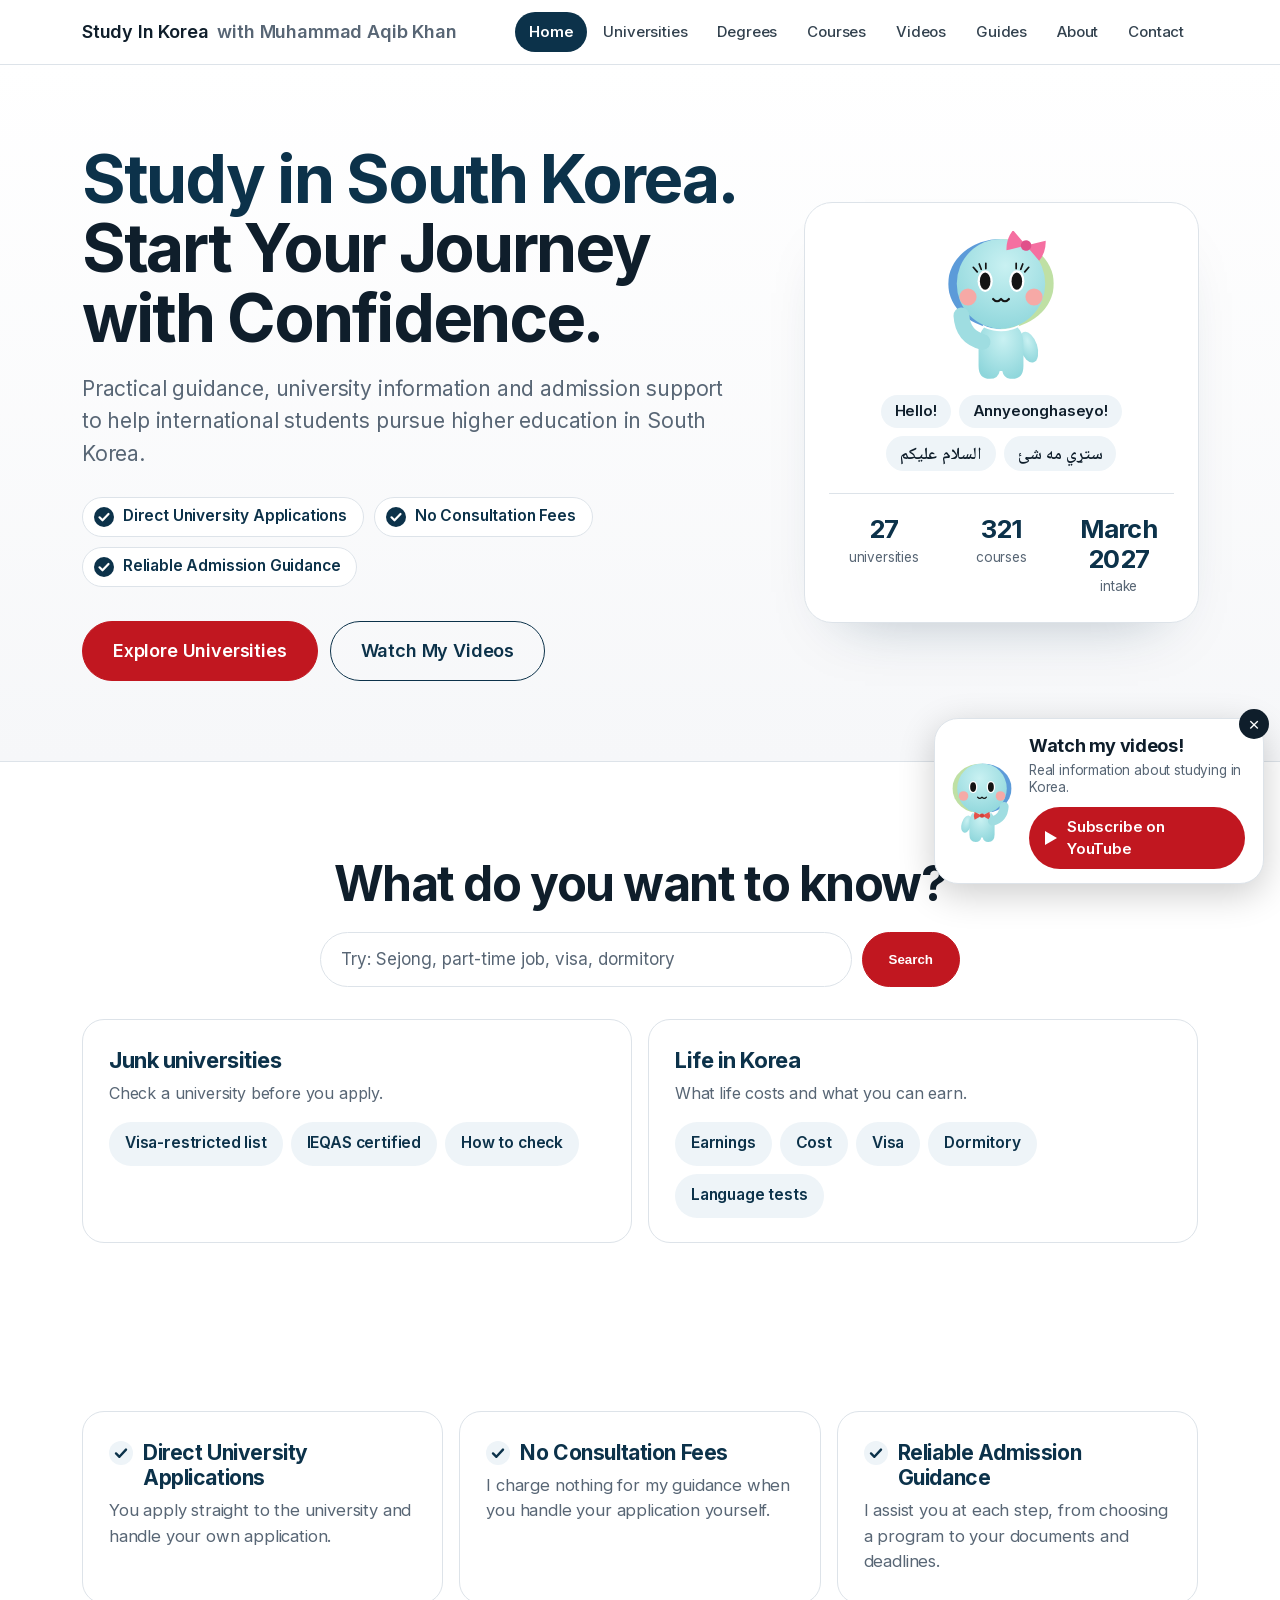
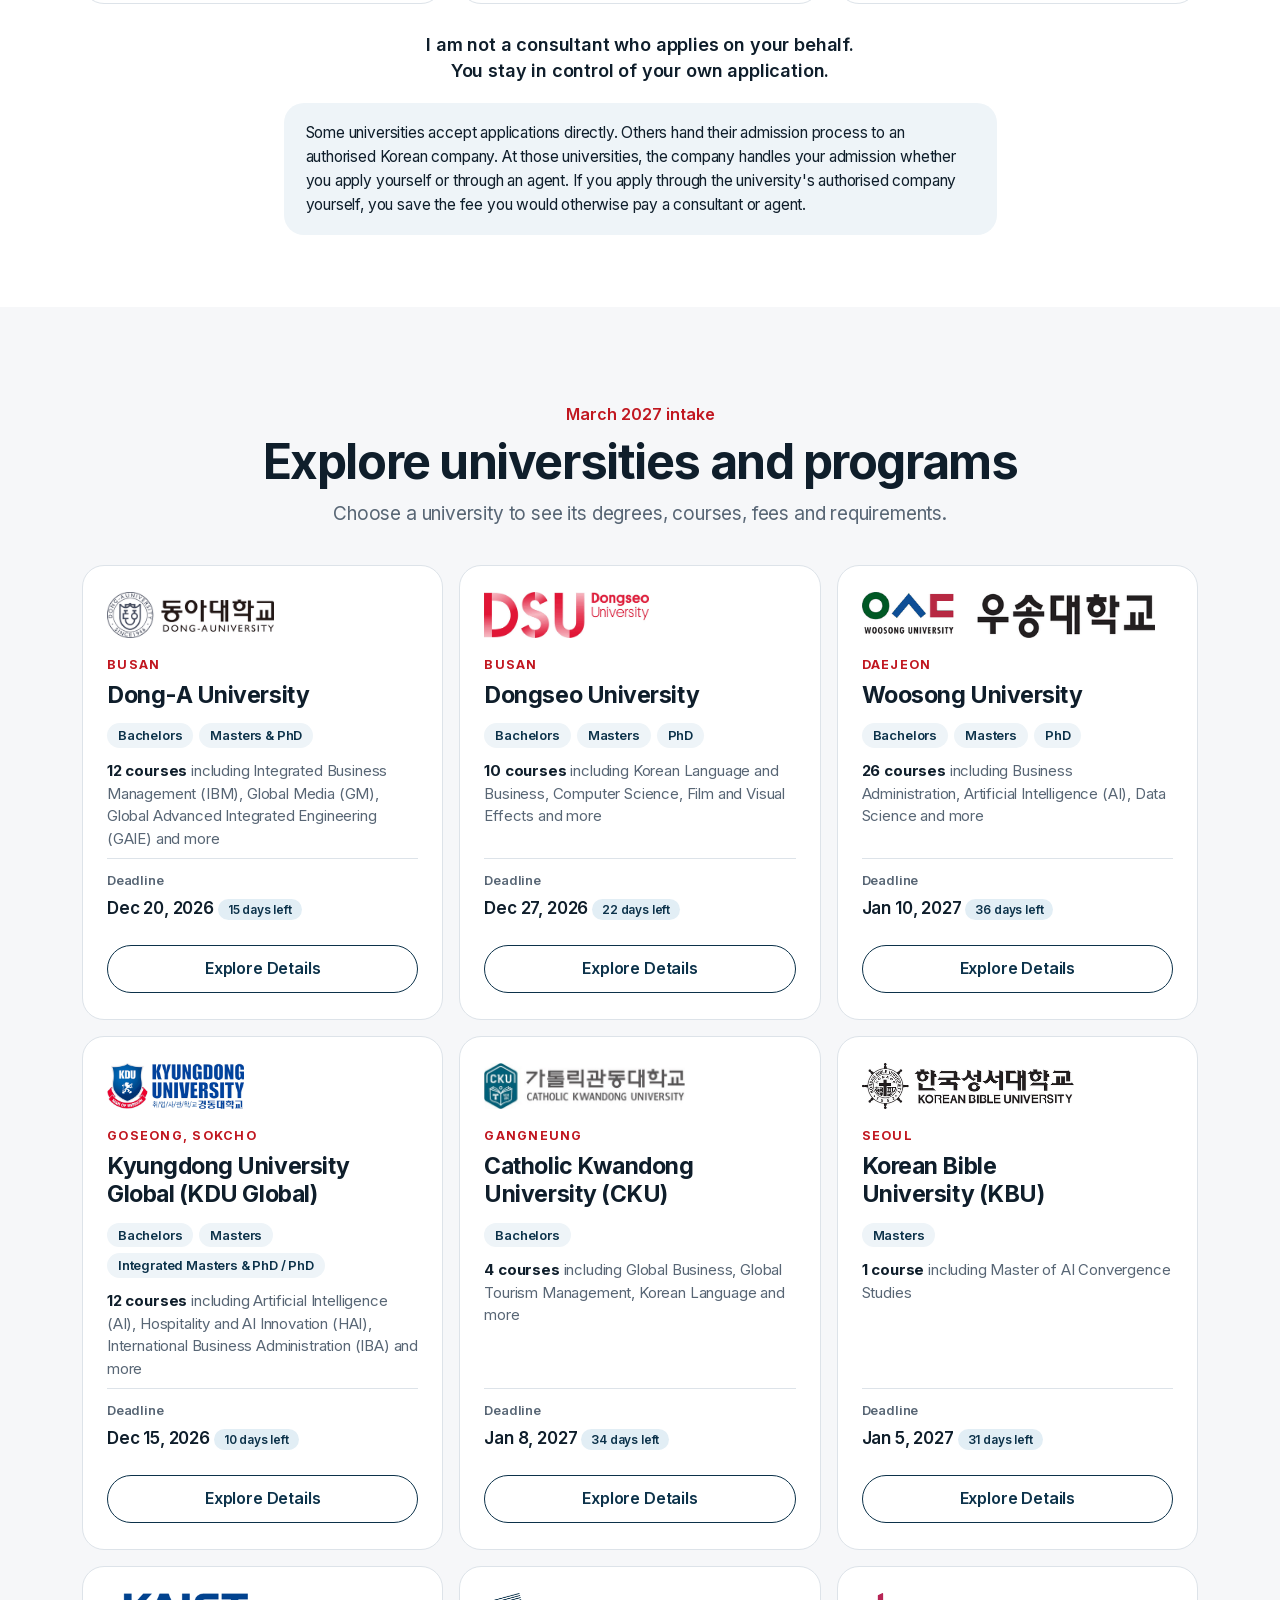
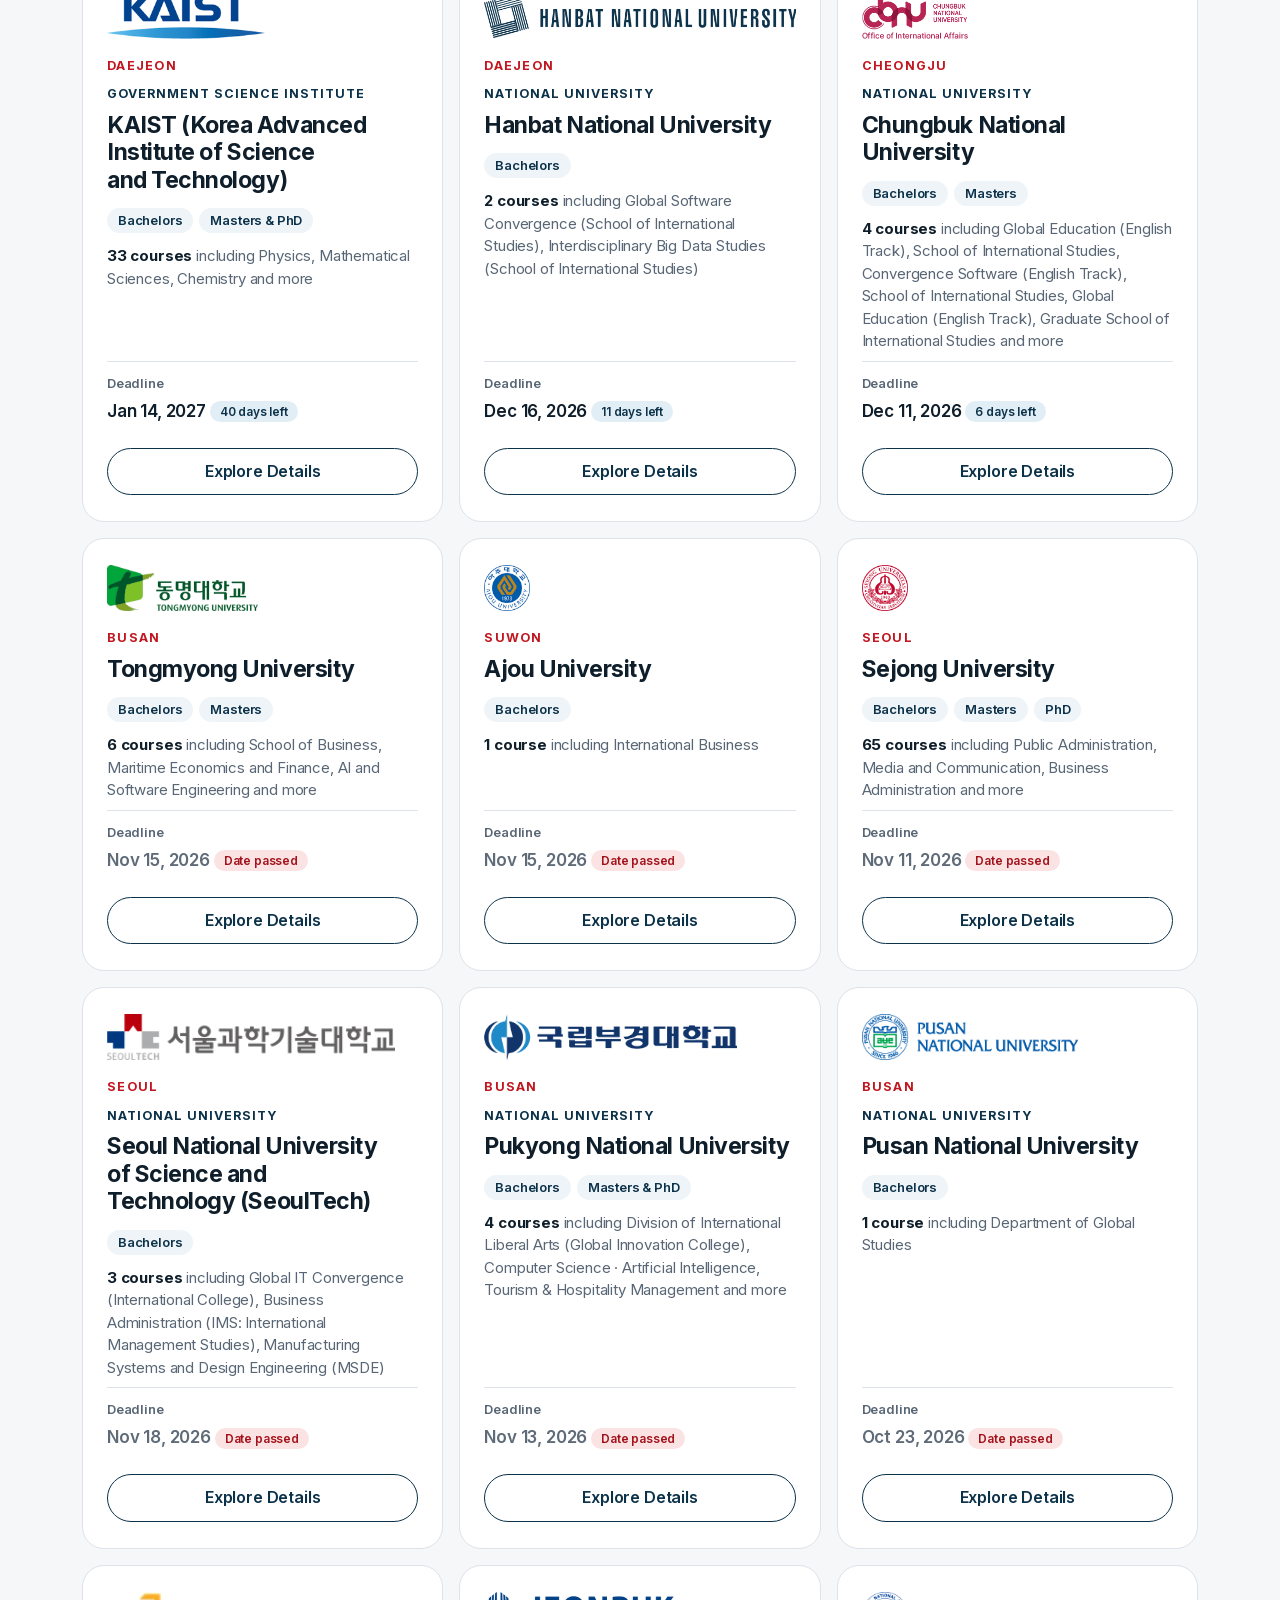
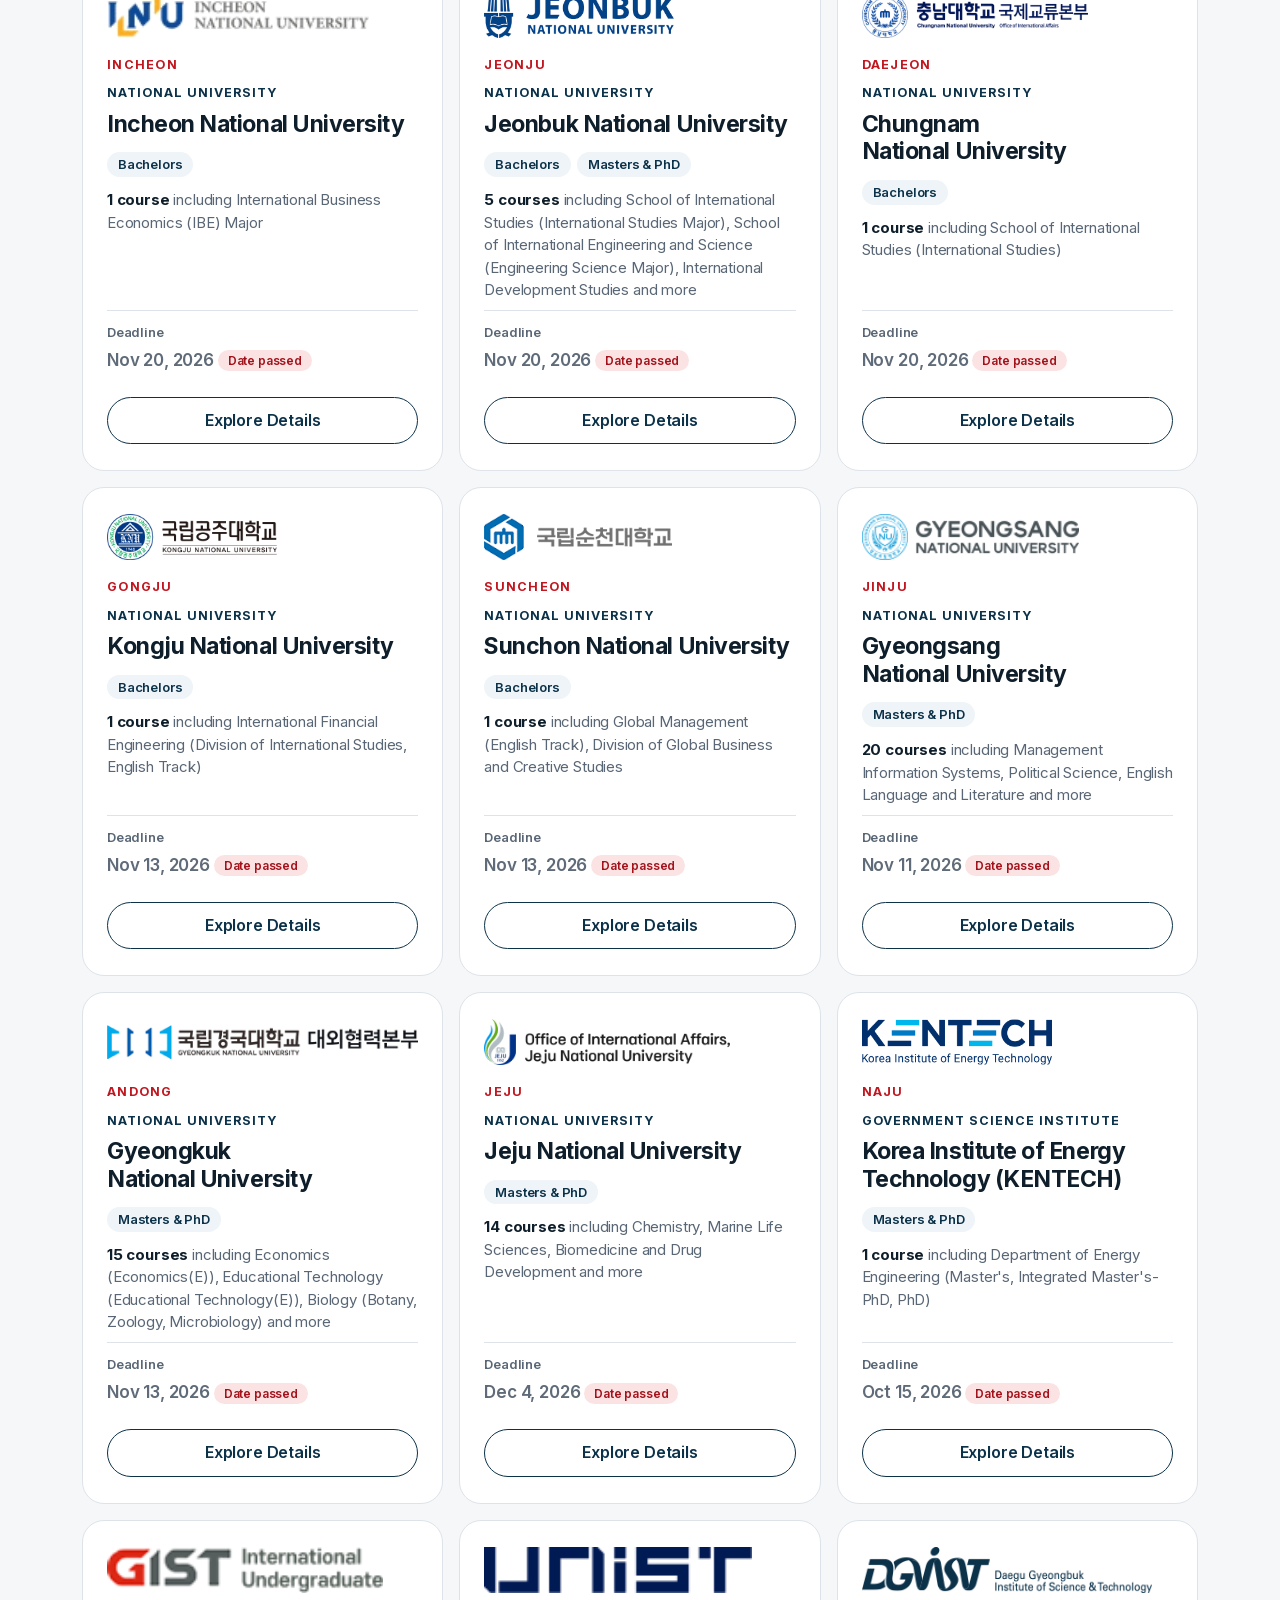
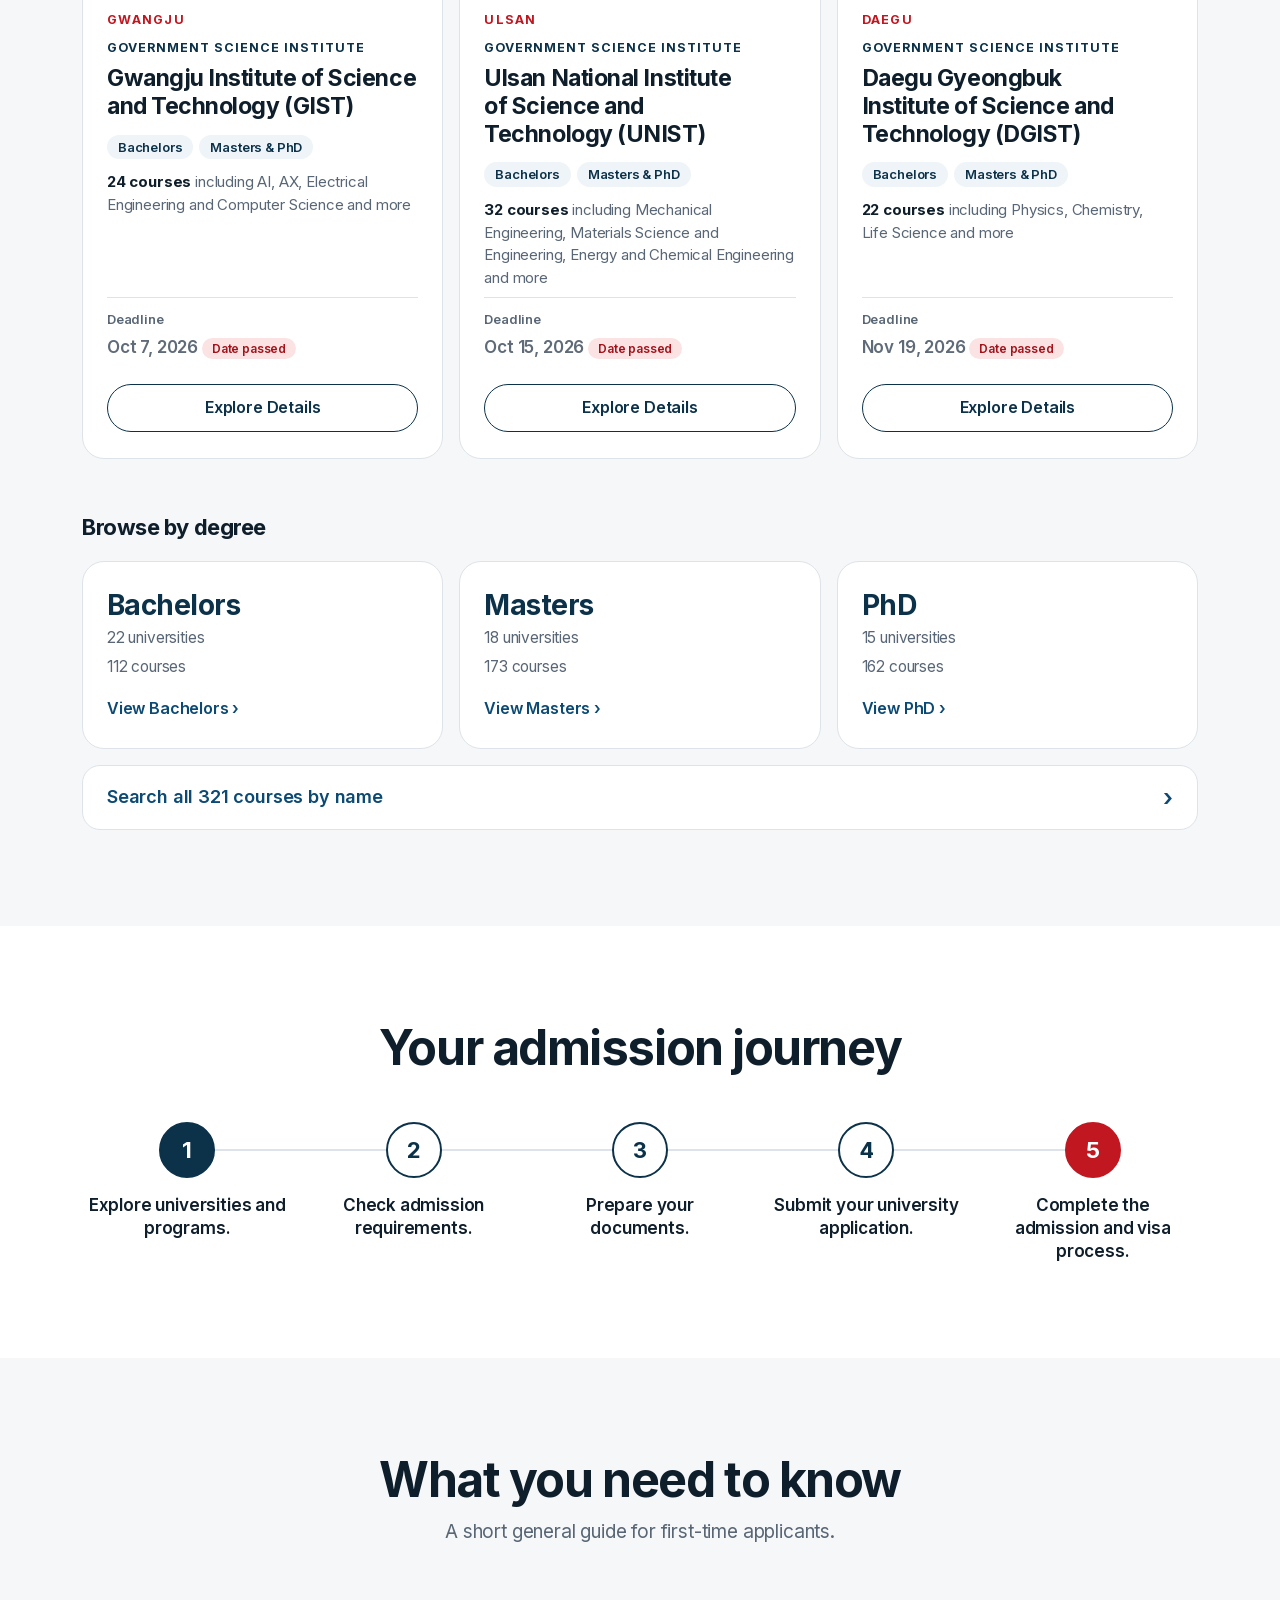
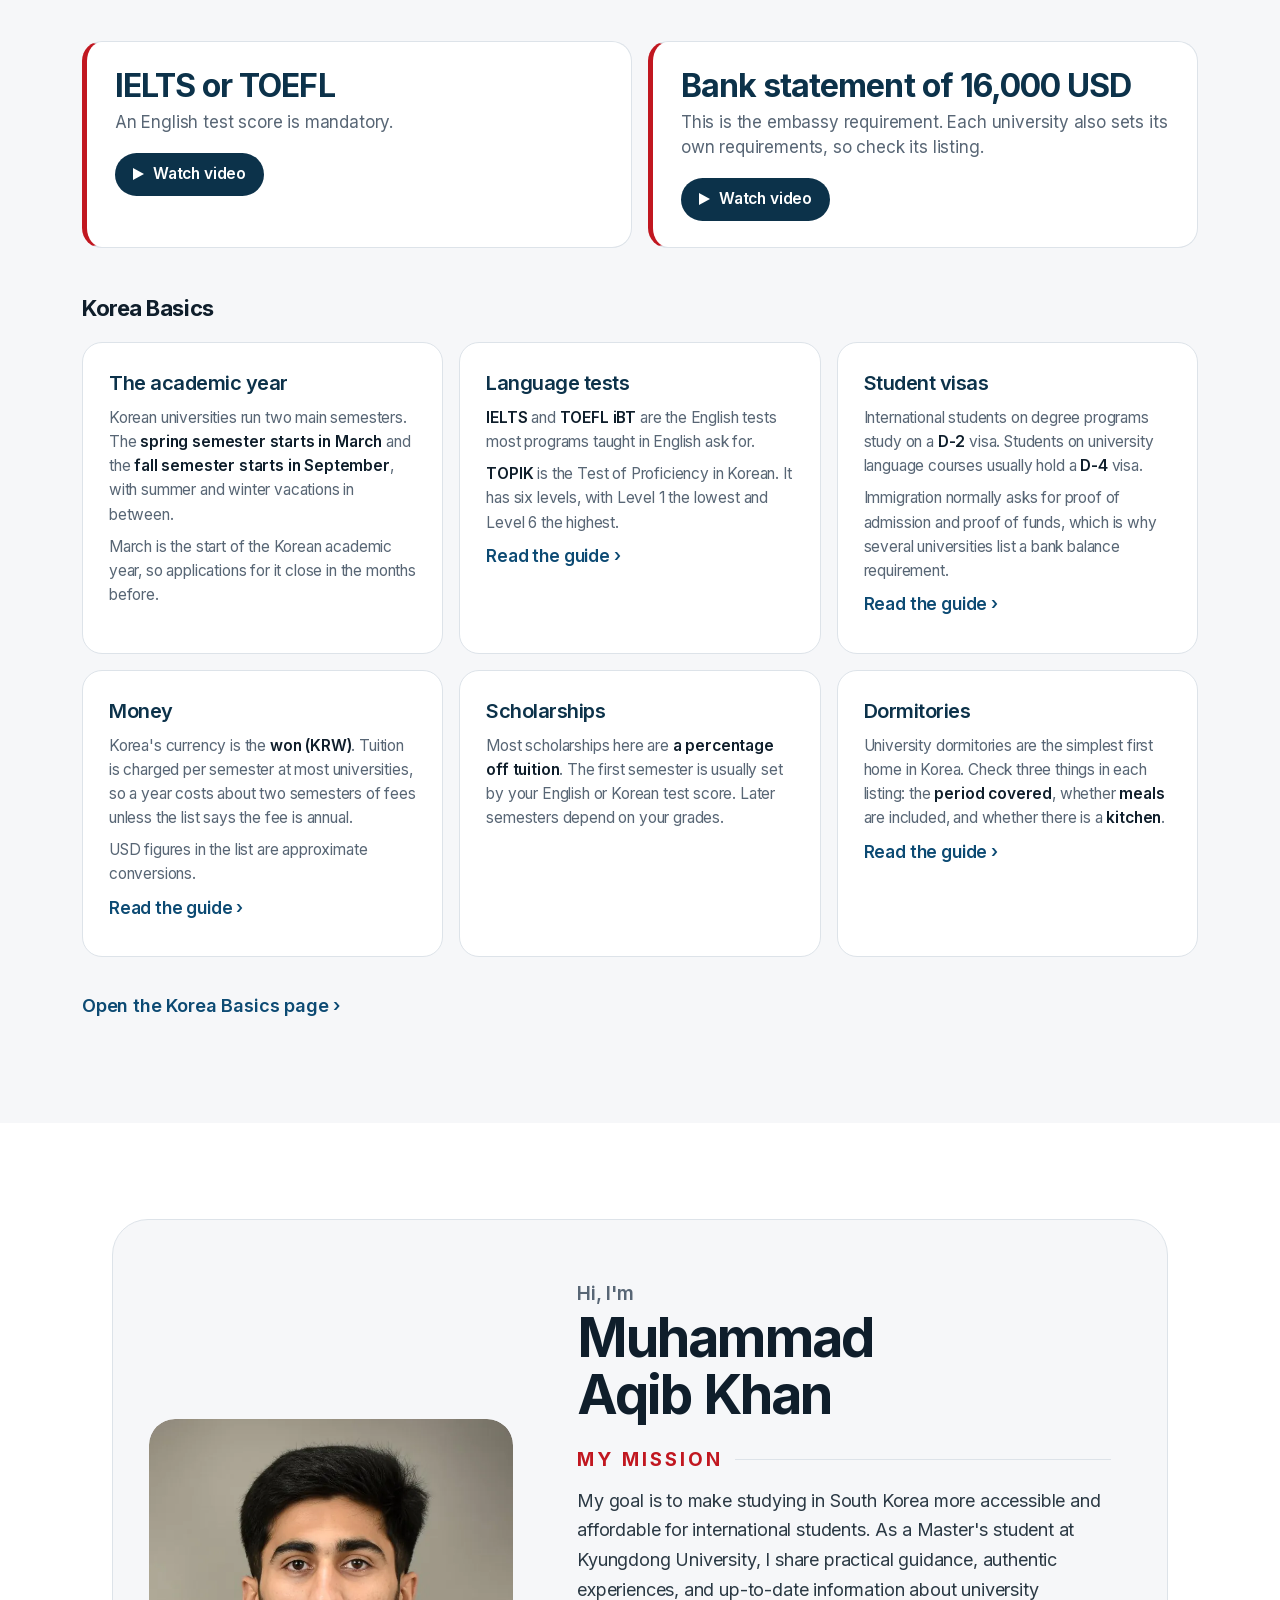
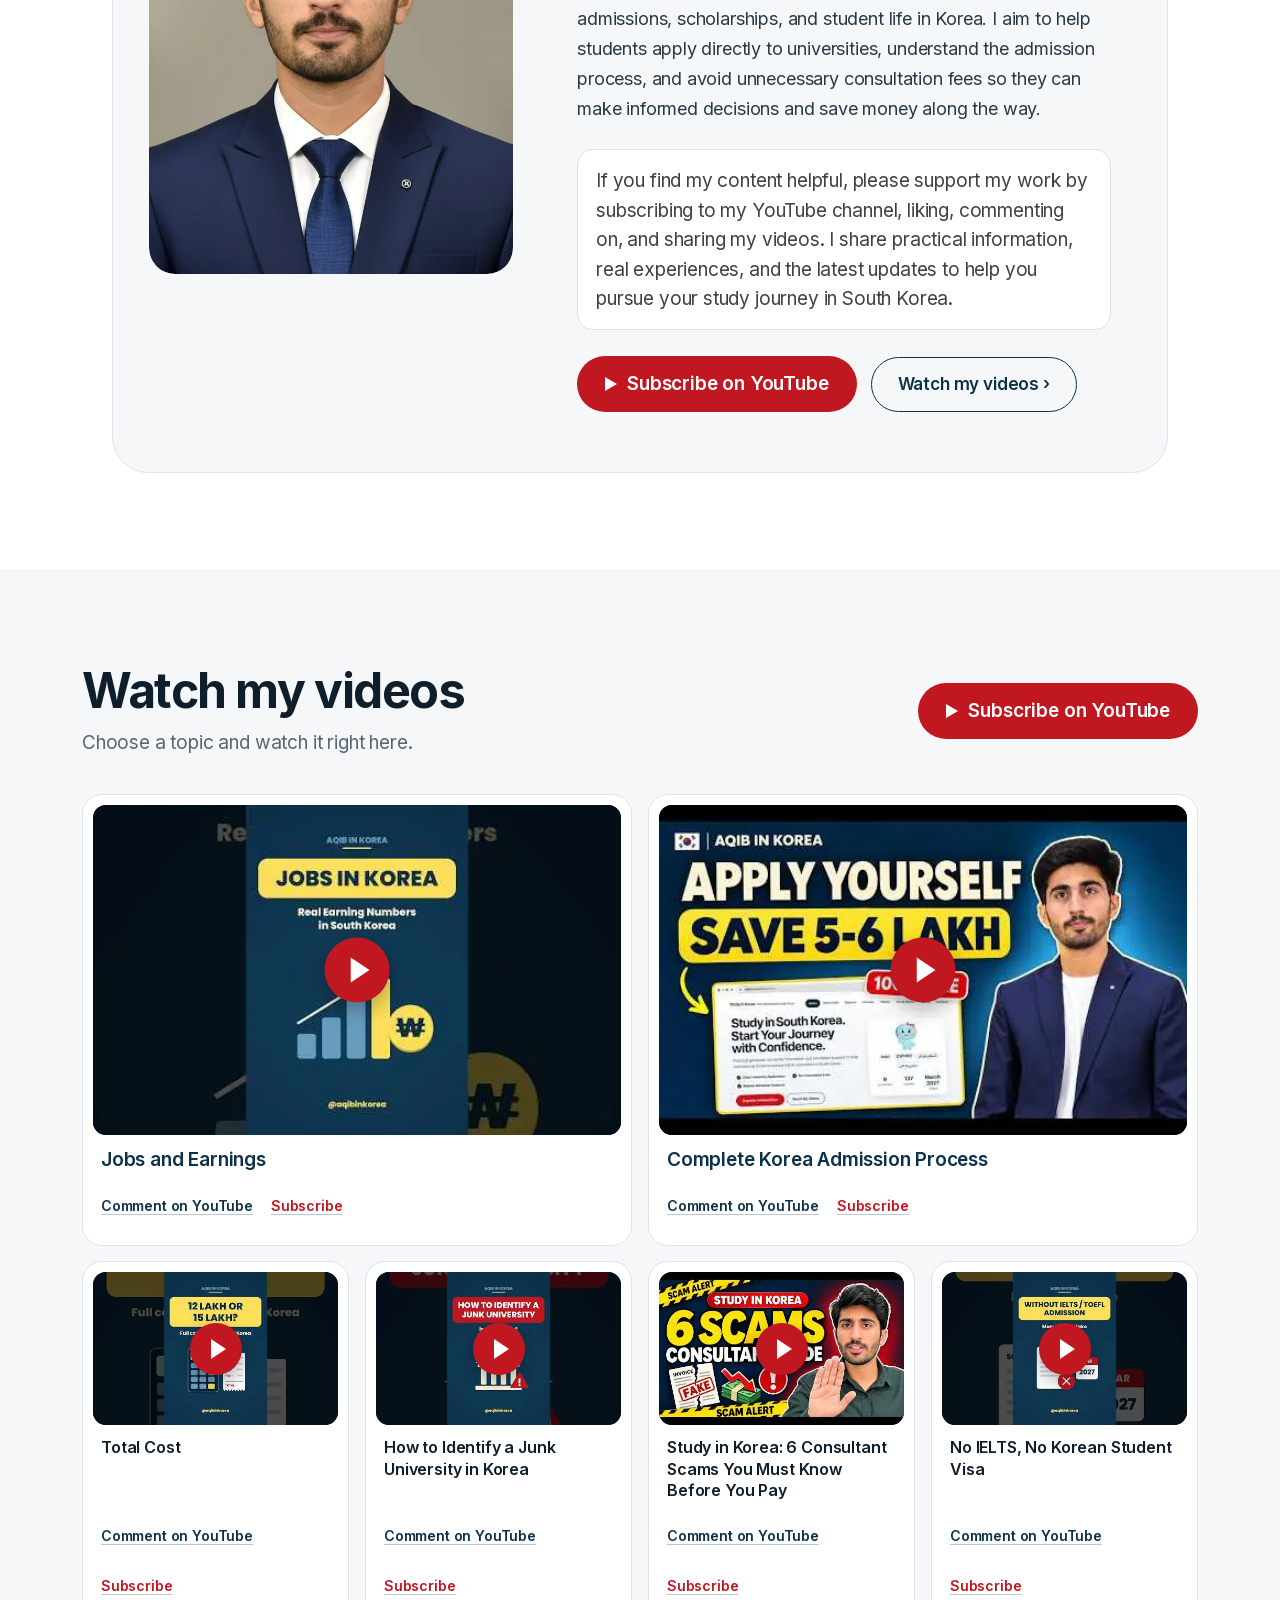
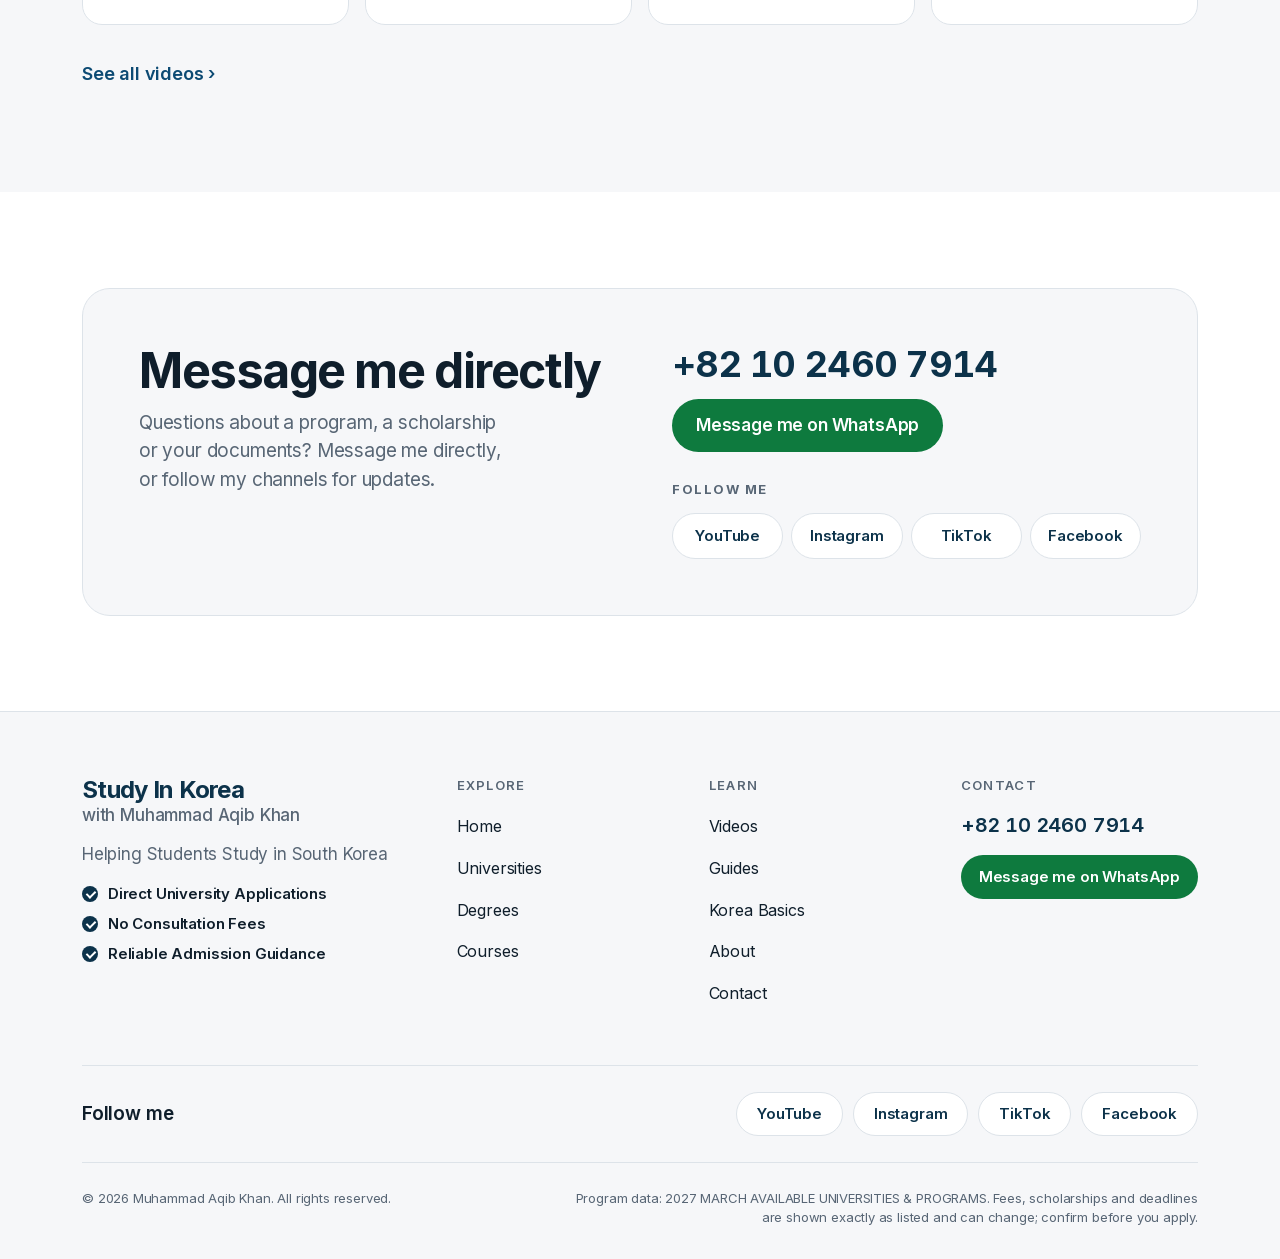
==== commit fb6af329: "Update the website Co-Authored-By: Claude Opus 5.5 <noreply@anthropic.com>" ====
--- a/index.html
+++ b/index.html
@@ -24,7 +24,7 @@
 <link rel="icon" href="/favicon.svg" type="image/svg+xml">
 <link rel="apple-touch-icon" href="/apple-touch-icon.png">
 <link rel="manifest" href="/site.webmanifest">
-<link rel="stylesheet" href="css/site.c9cc4bcaac.css">
+<link rel="stylesheet" href="css/site.2c9ca24019.css">
 </head>
 <body>
 <div class="nav"><div class="wrap">
@@ -67,7 +67,7 @@
           <path d="M72 142 Q100 156 128 142 Q126 150 100 152 Q74 150 72 142 Z" fill="#fff"/>
           <g class="wave"><path d="M128 168 Q158 160 160 128" fill="none" stroke="#9FDDE1" stroke-width="24" stroke-linecap="round"/></g>
         </svg><ul class="hi hirow" aria-label="Hello in four languages"><li lang="en">Hello!</li><li>Annyeonghaseyo!</li><li lang="ur" dir="rtl">السلام علیکم</li><li lang="ps" dir="rtl">ستړي مه شئ</li></ul></div>
-        <ul class="hfacts"><li><b>9</b><span>universities</span></li><li><b>137</b><span>courses</span></li><li><b>March 2027</b><span>intake</span></li></ul>
+        <ul class="hfacts"><li><b>27</b><span>universities</span></li><li><b>321</b><span>courses</span></li><li><b>March 2027</b><span>intake</span></li></ul>
       </aside>
     </div>
   </div></header>
@@ -88,10 +88,10 @@
     <p class="kick">March 2027 intake</p>
     <h2>Explore universities and programs</h2>
     <p class="bsub">Choose a university to see its degrees, courses, fees and requirements.</p>
-    <div class="tiles ugrid" data-passed-last><a class="tile ucard" href="#uni-tongmyong"><span class="logo lg-tongmyong" role="img" aria-label="Tongmyong University logo"></span><p class="city">Busan</p><h3>Tongmyong University</h3><ul class="lvchips" aria-label="Degree levels"><li>Bachelors</li><li>Masters</li></ul><p class="tm"><b>6 courses</b> including School of Business, Maritime Economics and Finance, AI and Software Engineering and more</p><p class="td"><span class="lbl">Deadline</span><span class="dl" data-date="2026-11-15">Nov 15, 2026</span></p><span class="ubtn">Explore Details</span></a><a class="tile ucard" href="#uni-dong-a"><span class="logo lg-dong-a" role="img" aria-label="Dong-A University logo"></span><p class="city">Busan</p><h3>Dong-A University</h3><ul class="lvchips" aria-label="Degree levels"><li>Bachelors</li><li>Masters &amp; PhD</li></ul><p class="tm"><b>12 courses</b> including Integrated Business Management (IBM), Global Media (GM), Global Advanced Integrated Engineering (GAIE) and more</p><p class="td"><span class="lbl">Deadline</span><span class="dl" data-date="2026-12-20">Dec 20, 2026</span></p><span class="ubtn">Explore Details</span></a><a class="tile ucard" href="#uni-dongseo"><span class="logo lg-dongseo" role="img" aria-label="Dongseo University logo"></span><p class="city">Busan</p><h3>Dongseo University</h3><ul class="lvchips" aria-label="Degree levels"><li>Bachelors</li><li>Masters</li><li>PhD</li></ul><p class="tm"><b>10 courses</b> including Korean Language and Business, Computer Science, Film and Visual Effects and more</p><p class="td"><span class="lbl">Deadline</span><span class="dl" data-date="2026-12-27">Dec 27, 2026</span></p><span class="ubtn">Explore Details</span></a><a class="tile ucard" href="#uni-woosung"><span class="logo lg-woosung" role="img" aria-label="Woosong University logo"></span><p class="city">Daejeon</p><h3>Woosong University</h3><ul class="lvchips" aria-label="Degree levels"><li>Bachelors</li><li>Masters</li><li>PhD</li></ul><p class="tm"><b>26 courses</b> including Business Administration, Artificial Intelligence (AI), Data Science and more</p><p class="td"><span class="lbl">Deadline</span><span class="dl" data-date="2027-01-10">Jan 10, 2027</span></p><span class="ubtn">Explore Details</span></a><a class="tile ucard" href="#uni-ajou"><span class="logo lg-ajou" role="img" aria-label="Ajou University logo"></span><p class="city">Suwon</p><h3>Ajou University</h3><ul class="lvchips" aria-label="Degree levels"><li>Bachelors</li></ul><p class="tm"><b>1 course</b> including International Business</p><p class="td"><span class="lbl">Deadline</span><span class="dl" data-date="2026-11-15">Nov 15, 2026</span></p><span class="ubtn">Explore Details</span></a><a class="tile ucard" href="#uni-sejong"><span class="logo lg-sejong" role="img" aria-label="Sejong University logo"></span><p class="city">Seoul</p><h3>Sejong University</h3><ul class="lvchips" aria-label="Degree levels"><li>Bachelors</li><li>Masters</li><li>PhD</li></ul><p class="tm"><b>65 courses</b> including Public Administration, Media and Communication, Business Administration and more</p><p class="td"><span class="lbl">Deadline</span><span class="dl" data-date="2026-11-11">Nov 11, 2026</span></p><span class="ubtn">Explore Details</span></a><a class="tile ucard" href="#uni-kyungdong-global"><span class="logo lg-kyungdong-global" role="img" aria-label="Kyungdong University Global (KDU Global) logo"></span><p class="city">Goseong, Sokcho</p><h3>Kyungdong University Global (KDU Global)</h3><ul class="lvchips" aria-label="Degree levels"><li>Bachelors</li><li>Masters</li><li>Integrated Masters &amp; PhD / PhD</li></ul><p class="tm"><b>12 courses</b> including Artificial Intelligence (AI), Hospitality and AI Innovation (HAI), International Business Administration (IBA) and more</p><p class="td"><span class="lbl">Deadline</span><span class="dl" data-date="2026-12-15">Dec 15, 2026</span></p><span class="ubtn">Explore Details</span></a><a class="tile ucard" href="#uni-catholic-kwandong"><span class="logo lg-catholic-kwandong" role="img" aria-label="Catholic Kwandong University (CKU) logo"></span><p class="city">Gangneung</p><h3>Catholic Kwandong University (CKU)</h3><ul class="lvchips" aria-label="Degree levels"><li>Bachelors</li></ul><p class="tm"><b>4 courses</b> including Global Business, Global Tourism Management, Korean Language and more</p><p class="td"><span class="lbl">Deadline</span><span class="dl" data-date="2027-01-08">Jan 8, 2027</span></p><span class="ubtn">Explore Details</span></a><a class="tile ucard" href="#uni-korean-bible"><span class="logo lg-korean-bible" role="img" aria-label="Korean Bible University (KBU) logo"></span><p class="city">Seoul</p><h3>Korean Bible University (KBU)</h3><ul class="lvchips" aria-label="Degree levels"><li>Masters</li></ul><p class="tm"><b>1 course</b> including Master of AI Convergence Studies</p><p class="td"><span class="lbl">Deadline</span><span class="dl" data-date="2027-01-05">Jan 5, 2027</span></p><span class="ubtn">Explore Details</span></a></div>
+    <div class="tiles ugrid" data-passed-last><a class="tile ucard" href="#uni-tongmyong"><span class="logo lg-tongmyong" role="img" aria-label="Tongmyong University logo"></span><p class="city">Busan</p><h3>Tongmyong University</h3><ul class="lvchips" aria-label="Degree levels"><li>Bachelors</li><li>Masters</li></ul><p class="tm"><b>6 courses</b> including School of Business, Maritime Economics and Finance, AI and Software Engineering and more</p><p class="td"><span class="lbl">Deadline</span><span class="dl" data-date="2026-11-15">Nov 15, 2026</span></p><span class="ubtn">Explore Details</span></a><a class="tile ucard" href="#uni-dong-a"><span class="logo lg-dong-a" role="img" aria-label="Dong-A University logo"></span><p class="city">Busan</p><h3>Dong-A University</h3><ul class="lvchips" aria-label="Degree levels"><li>Bachelors</li><li>Masters &amp; PhD</li></ul><p class="tm"><b>12 courses</b> including Integrated Business Management (IBM), Global Media (GM), Global Advanced Integrated Engineering (GAIE) and more</p><p class="td"><span class="lbl">Deadline</span><span class="dl" data-date="2026-12-20">Dec 20, 2026</span></p><span class="ubtn">Explore Details</span></a><a class="tile ucard" href="#uni-dongseo"><span class="logo lg-dongseo" role="img" aria-label="Dongseo University logo"></span><p class="city">Busan</p><h3>Dongseo University</h3><ul class="lvchips" aria-label="Degree levels"><li>Bachelors</li><li>Masters</li><li>PhD</li></ul><p class="tm"><b>10 courses</b> including Korean Language and Business, Computer Science, Film and Visual Effects and more</p><p class="td"><span class="lbl">Deadline</span><span class="dl" data-date="2026-12-27">Dec 27, 2026</span></p><span class="ubtn">Explore Details</span></a><a class="tile ucard" href="#uni-woosung"><span class="logo lg-woosung" role="img" aria-label="Woosong University logo"></span><p class="city">Daejeon</p><h3>Woosong University</h3><ul class="lvchips" aria-label="Degree levels"><li>Bachelors</li><li>Masters</li><li>PhD</li></ul><p class="tm"><b>26 courses</b> including Business Administration, Artificial Intelligence (AI), Data Science and more</p><p class="td"><span class="lbl">Deadline</span><span class="dl" data-date="2027-01-10">Jan 10, 2027</span></p><span class="ubtn">Explore Details</span></a><a class="tile ucard" href="#uni-ajou"><span class="logo lg-ajou" role="img" aria-label="Ajou University logo"></span><p class="city">Suwon</p><h3>Ajou University</h3><ul class="lvchips" aria-label="Degree levels"><li>Bachelors</li></ul><p class="tm"><b>1 course</b> including International Business</p><p class="td"><span class="lbl">Deadline</span><span class="dl" data-date="2026-11-15">Nov 15, 2026</span></p><span class="ubtn">Explore Details</span></a><a class="tile ucard" href="#uni-sejong"><span class="logo lg-sejong" role="img" aria-label="Sejong University logo"></span><p class="city">Seoul</p><h3>Sejong University</h3><ul class="lvchips" aria-label="Degree levels"><li>Bachelors</li><li>Masters</li><li>PhD</li></ul><p class="tm"><b>65 courses</b> including Public Administration, Media and Communication, Business Administration and more</p><p class="td"><span class="lbl">Deadline</span><span class="dl" data-date="2026-11-11">Nov 11, 2026</span></p><span class="ubtn">Explore Details</span></a><a class="tile ucard" href="#uni-kyungdong-global"><span class="logo lg-kyungdong-global" role="img" aria-label="Kyungdong University Global (KDU Global) logo"></span><p class="city">Goseong, Sokcho</p><h3>Kyungdong University Global (KDU Global)</h3><ul class="lvchips" aria-label="Degree levels"><li>Bachelors</li><li>Masters</li><li>Integrated Masters &amp; PhD / PhD</li></ul><p class="tm"><b>12 courses</b> including Artificial Intelligence (AI), Hospitality and AI Innovation (HAI), International Business Administration (IBA) and more</p><p class="td"><span class="lbl">Deadline</span><span class="dl" data-date="2026-12-15">Dec 15, 2026</span></p><span class="ubtn">Explore Details</span></a><a class="tile ucard" href="#uni-catholic-kwandong"><span class="logo lg-catholic-kwandong" role="img" aria-label="Catholic Kwandong University (CKU) logo"></span><p class="city">Gangneung</p><h3>Catholic Kwandong University (CKU)</h3><ul class="lvchips" aria-label="Degree levels"><li>Bachelors</li></ul><p class="tm"><b>4 courses</b> including Global Business, Global Tourism Management, Korean Language and more</p><p class="td"><span class="lbl">Deadline</span><span class="dl" data-date="2027-01-08">Jan 8, 2027</span></p><span class="ubtn">Explore Details</span></a><a class="tile ucard" href="#uni-korean-bible"><span class="logo lg-korean-bible" role="img" aria-label="Korean Bible University (KBU) logo"></span><p class="city">Seoul</p><h3>Korean Bible University (KBU)</h3><ul class="lvchips" aria-label="Degree levels"><li>Masters</li></ul><p class="tm"><b>1 course</b> including Master of AI Convergence Studies</p><p class="td"><span class="lbl">Deadline</span><span class="dl" data-date="2027-01-05">Jan 5, 2027</span></p><span class="ubtn">Explore Details</span></a><a class="tile ucard" href="#uni-seoultech"><span class="logo lg-seoultech" role="img" aria-label="Seoul National University of Science and Technology (SeoulTech) logo"></span><p class="city">Seoul</p><p class="natb">National university</p><h3>Seoul National University of Science and Technology (SeoulTech)</h3><ul class="lvchips" aria-label="Degree levels"><li>Bachelors</li></ul><p class="tm"><b>3 courses</b> including Global IT Convergence (International College), Business Administration (IMS: International Management Studies), Manufacturing Systems and Design Engineering (MSDE)</p><p class="td"><span class="lbl">Deadline</span><span class="dl" data-date="2026-11-18">Nov 18, 2026</span></p><span class="ubtn">Explore Details</span></a><a class="tile ucard" href="#uni-pukyong"><span class="logo lg-pukyong" role="img" aria-label="Pukyong National University logo"></span><p class="city">Busan</p><p class="natb">National university</p><h3>Pukyong National University</h3><ul class="lvchips" aria-label="Degree levels"><li>Bachelors</li><li>Masters &amp; PhD</li></ul><p class="tm"><b>4 courses</b> including Division of International Liberal Arts (Global Innovation College), Computer Science · Artificial Intelligence, Tourism &amp; Hospitality Management and more</p><p class="td"><span class="lbl">Deadline</span><span class="dl" data-date="2026-11-13">Nov 13, 2026</span></p><span class="ubtn">Explore Details</span></a><a class="tile ucard" href="#uni-kaist"><span class="logo lg-kaist" role="img" aria-label="KAIST (Korea Advanced Institute of Science and Technology) logo"></span><p class="city">Daejeon</p><p class="natb">Government science institute</p><h3>KAIST (Korea Advanced Institute of Science and Technology)</h3><ul class="lvchips" aria-label="Degree levels"><li>Bachelors</li><li>Masters &amp; PhD</li></ul><p class="tm"><b>33 courses</b> including Physics, Mathematical Sciences, Chemistry and more</p><p class="td"><span class="lbl">Deadline</span><span class="dl" data-date="2027-01-14">Jan 14, 2027</span></p><span class="ubtn">Explore Details</span></a><a class="tile ucard" href="#uni-hanbat"><span class="logo lg-hanbat" role="img" aria-label="Hanbat National University logo"></span><p class="city">Daejeon</p><p class="natb">National university</p><h3>Hanbat National University</h3><ul class="lvchips" aria-label="Degree levels"><li>Bachelors</li></ul><p class="tm"><b>2 courses</b> including Global Software Convergence (School of International Studies), Interdisciplinary Big Data Studies (School of International Studies)</p><p class="td"><span class="lbl">Deadline</span><span class="dl" data-date="2026-12-16">Dec 16, 2026</span></p><span class="ubtn">Explore Details</span></a><a class="tile ucard" href="#uni-pusan"><span class="logo lg-pusan" role="img" aria-label="Pusan National University logo"></span><p class="city">Busan</p><p class="natb">National university</p><h3>Pusan National University</h3><ul class="lvchips" aria-label="Degree levels"><li>Bachelors</li></ul><p class="tm"><b>1 course</b> including Department of Global Studies</p><p class="td"><span class="lbl">Deadline</span><span class="dl" data-date="2026-10-23">Oct 23, 2026</span></p><span class="ubtn">Explore Details</span></a><a class="tile ucard" href="#uni-incheon"><span class="logo lg-incheon" role="img" aria-label="Incheon National University logo"></span><p class="city">Incheon</p><p class="natb">National university</p><h3>Incheon National University</h3><ul class="lvchips" aria-label="Degree levels"><li>Bachelors</li></ul><p class="tm"><b>1 course</b> including International Business Economics (IBE) Major</p><p class="td"><span class="lbl">Deadline</span><span class="dl" data-date="2026-11-20">Nov 20, 2026</span></p><span class="ubtn">Explore Details</span></a><a class="tile ucard" href="#uni-jeonbuk"><span class="logo lg-jeonbuk" role="img" aria-label="Jeonbuk National University logo"></span><p class="city">Jeonju</p><p class="natb">National university</p><h3>Jeonbuk National University</h3><ul class="lvchips" aria-label="Degree levels"><li>Bachelors</li><li>Masters &amp; PhD</li></ul><p class="tm"><b>5 courses</b> including School of International Studies (International Studies Major), School of International Engineering and Science (Engineering Science Major), International Development Studies and more</p><p class="td"><span class="lbl">Deadline</span><span class="dl" data-date="2026-11-20">Nov 20, 2026</span></p><span class="ubtn">Explore Details</span></a><a class="tile ucard" href="#uni-chungbuk"><span class="logo lg-chungbuk" role="img" aria-label="Chungbuk National University logo"></span><p class="city">Cheongju</p><p class="natb">National university</p><h3>Chungbuk National University</h3><ul class="lvchips" aria-label="Degree levels"><li>Bachelors</li><li>Masters</li></ul><p class="tm"><b>4 courses</b> including Global Education (English Track), School of International Studies, Convergence Software (English Track), School of International Studies, Global Education (English Track), Graduate School of International Studies and more</p><p class="td"><span class="lbl">Deadline</span><span class="dl" data-date="2026-12-11">Dec 11, 2026</span></p><span class="ubtn">Explore Details</span></a><a class="tile ucard" href="#uni-chungnam"><span class="logo lg-chungnam" role="img" aria-label="Chungnam National University logo"></span><p class="city">Daejeon</p><p class="natb">National university</p><h3>Chungnam National University</h3><ul class="lvchips" aria-label="Degree levels"><li>Bachelors</li></ul><p class="tm"><b>1 course</b> including School of International Studies (International Studies)</p><p class="td"><span class="lbl">Deadline</span><span class="dl" data-date="2026-11-20">Nov 20, 2026</span></p><span class="ubtn">Explore Details</span></a><a class="tile ucard" href="#uni-kongju"><span class="logo lg-kongju" role="img" aria-label="Kongju National University logo"></span><p class="city">Gongju</p><p class="natb">National university</p><h3>Kongju National University</h3><ul class="lvchips" aria-label="Degree levels"><li>Bachelors</li></ul><p class="tm"><b>1 course</b> including International Financial Engineering (Division of International Studies, English Track)</p><p class="td"><span class="lbl">Deadline</span><span class="dl" data-date="2026-11-13">Nov 13, 2026</span></p><span class="ubtn">Explore Details</span></a><a class="tile ucard" href="#uni-sunchon"><span class="logo lg-sunchon" role="img" aria-label="Sunchon National University logo"></span><p class="city">Suncheon</p><p class="natb">National university</p><h3>Sunchon National University</h3><ul class="lvchips" aria-label="Degree levels"><li>Bachelors</li></ul><p class="tm"><b>1 course</b> including Global Management (English Track), Division of Global Business and Creative Studies</p><p class="td"><span class="lbl">Deadline</span><span class="dl" data-date="2026-11-13">Nov 13, 2026</span></p><span class="ubtn">Explore Details</span></a><a class="tile ucard" href="#uni-gyeongsang"><span class="logo lg-gyeongsang" role="img" aria-label="Gyeongsang National University logo"></span><p class="city">Jinju</p><p class="natb">National university</p><h3>Gyeongsang National University</h3><ul class="lvchips" aria-label="Degree levels"><li>Masters &amp; PhD</li></ul><p class="tm"><b>20 courses</b> including Management Information Systems, Political Science, English Language and Literature and more</p><p class="td"><span class="lbl">Deadline</span><span class="dl" data-date="2026-11-11">Nov 11, 2026</span></p><span class="ubtn">Explore Details</span></a><a class="tile ucard" href="#uni-gyeongkuk"><span class="logo lg-gyeongkuk" role="img" aria-label="Gyeongkuk National University logo"></span><p class="city">Andong</p><p class="natb">National university</p><h3>Gyeongkuk National University</h3><ul class="lvchips" aria-label="Degree levels"><li>Masters &amp; PhD</li></ul><p class="tm"><b>15 courses</b> including Economics (Economics(E)), Educational Technology (Educational Technology(E)), Biology (Botany, Zoology, Microbiology) and more</p><p class="td"><span class="lbl">Deadline</span><span class="dl" data-date="2026-11-13">Nov 13, 2026</span></p><span class="ubtn">Explore Details</span></a><a class="tile ucard" href="#uni-jeju"><span class="logo lg-jeju" role="img" aria-label="Jeju National University logo"></span><p class="city">Jeju</p><p class="natb">National university</p><h3>Jeju National University</h3><ul class="lvchips" aria-label="Degree levels"><li>Masters &amp; PhD</li></ul><p class="tm"><b>14 courses</b> including Chemistry, Marine Life Sciences, Biomedicine and Drug Development and more</p><p class="td"><span class="lbl">Deadline</span><span class="dl" data-date="2026-12-04">Dec 4, 2026</span></p><span class="ubtn">Explore Details</span></a><a class="tile ucard" href="#uni-kentech"><span class="logo lg-kentech" role="img" aria-label="Korea Institute of Energy Technology (KENTECH) logo"></span><p class="city">Naju</p><p class="natb">Government science institute</p><h3>Korea Institute of Energy Technology (KENTECH)</h3><ul class="lvchips" aria-label="Degree levels"><li>Masters &amp; PhD</li></ul><p class="tm"><b>1 course</b> including Department of Energy Engineering (Master's, Integrated Master's-PhD, PhD)</p><p class="td"><span class="lbl">Deadline</span><span class="dl" data-date="2026-10-15">Oct 15, 2026</span></p><span class="ubtn">Explore Details</span></a><a class="tile ucard" href="#uni-gist"><span class="logo lg-gist" role="img" aria-label="Gwangju Institute of Science and Technology (GIST) logo"></span><p class="city">Gwangju</p><p class="natb">Government science institute</p><h3>Gwangju Institute of Science and Technology (GIST)</h3><ul class="lvchips" aria-label="Degree levels"><li>Bachelors</li><li>Masters &amp; PhD</li></ul><p class="tm"><b>24 courses</b> including AI, AX, Electrical Engineering and Computer Science and more</p><p class="td"><span class="lbl">Deadline</span><span class="dl" data-date="2026-10-07">Oct 7, 2026</span></p><span class="ubtn">Explore Details</span></a><a class="tile ucard" href="#uni-unist"><span class="logo lg-unist" role="img" aria-label="Ulsan National Institute of Science and Technology (UNIST) logo"></span><p class="city">Ulsan</p><p class="natb">Government science institute</p><h3>Ulsan National Institute of Science and Technology (UNIST)</h3><ul class="lvchips" aria-label="Degree levels"><li>Bachelors</li><li>Masters &amp; PhD</li></ul><p class="tm"><b>32 courses</b> including Mechanical Engineering, Materials Science and Engineering, Energy and Chemical Engineering and more</p><p class="td"><span class="lbl">Deadline</span><span class="dl" data-date="2026-10-15">Oct 15, 2026</span></p><span class="ubtn">Explore Details</span></a><a class="tile ucard" href="#uni-dgist"><span class="logo lg-dgist" role="img" aria-label="Daegu Gyeongbuk Institute of Science and Technology (DGIST) logo"></span><p class="city">Daegu</p><p class="natb">Government science institute</p><h3>Daegu Gyeongbuk Institute of Science and Technology (DGIST)</h3><ul class="lvchips" aria-label="Degree levels"><li>Bachelors</li><li>Masters &amp; PhD</li></ul><p class="tm"><b>22 courses</b> including Physics, Chemistry, Life Science and more</p><p class="td"><span class="lbl">Deadline</span><span class="dl" data-date="2026-11-19">Nov 19, 2026</span></p><span class="ubtn">Explore Details</span></a></div>
     <h3 class="subh">Browse by degree</h3>
-    <div class="tiles dgrid"><a class="tile big" href="#bachelors"><h3>Bachelors</h3><p class="tm">8 universities</p><p class="tm">44 courses</p><span class="go">View Bachelors</span></a><a class="tile big" href="#masters"><h3>Masters</h3><p class="tm">7 universities</p><p class="tm">57 courses</p><span class="go">View Masters</span></a><a class="tile big" href="#phd"><h3>PhD</h3><p class="tm">5 universities</p><p class="tm">48 courses</p><span class="go">View PhD</span></a></div>
-    <a class="searchbar" href="#courses"><span>Search all 137 courses by name</span><i aria-hidden="true">&rsaquo;</i></a>
+    <div class="tiles dgrid"><a class="tile big" href="#bachelors"><h3>Bachelors</h3><p class="tm">22 universities</p><p class="tm">112 courses</p><span class="go">View Bachelors</span></a><a class="tile big" href="#masters"><h3>Masters</h3><p class="tm">18 universities</p><p class="tm">173 courses</p><span class="go">View Masters</span></a><a class="tile big" href="#phd"><h3>PhD</h3><p class="tm">15 universities</p><p class="tm">162 courses</p><span class="go">View PhD</span></a></div>
+    <a class="searchbar" href="#courses"><span>Search all 321 courses by name</span><i aria-hidden="true">&rsaquo;</i></a>
   </div></div>
 
   <div class="band jour"><div class="wrap">
@@ -172,11 +172,11 @@
 </section>
 <section class="page" id="p-universities" data-nav="universities"><div class="wrap">
   <header class="ph"><h1>Universities</h1><p class="sub">Choose a university to see its degrees and courses.</p></header>
-  <div class="tiles" data-passed-last><a class="tile ucard" href="#uni-tongmyong"><span class="logo lg-tongmyong" role="img" aria-label="Tongmyong University logo"></span><p class="city">Busan</p><h3>Tongmyong University</h3><ul class="lvchips" aria-label="Degree levels"><li>Bachelors</li><li>Masters</li></ul><p class="tm"><b>6 courses</b> including School of Business, Maritime Economics and Finance, AI and Software Engineering and more</p><p class="td"><span class="lbl">Deadline</span><span class="dl" data-date="2026-11-15">Nov 15, 2026</span></p><span class="ubtn">Explore Details</span></a><a class="tile ucard" href="#uni-dong-a"><span class="logo lg-dong-a" role="img" aria-label="Dong-A University logo"></span><p class="city">Busan</p><h3>Dong-A University</h3><ul class="lvchips" aria-label="Degree levels"><li>Bachelors</li><li>Masters &amp; PhD</li></ul><p class="tm"><b>12 courses</b> including Integrated Business Management (IBM), Global Media (GM), Global Advanced Integrated Engineering (GAIE) and more</p><p class="td"><span class="lbl">Deadline</span><span class="dl" data-date="2026-12-20">Dec 20, 2026</span></p><span class="ubtn">Explore Details</span></a><a class="tile ucard" href="#uni-dongseo"><span class="logo lg-dongseo" role="img" aria-label="Dongseo University logo"></span><p class="city">Busan</p><h3>Dongseo University</h3><ul class="lvchips" aria-label="Degree levels"><li>Bachelors</li><li>Masters</li><li>PhD</li></ul><p class="tm"><b>10 courses</b> including Korean Language and Business, Computer Science, Film and Visual Effects and more</p><p class="td"><span class="lbl">Deadline</span><span class="dl" data-date="2026-12-27">Dec 27, 2026</span></p><span class="ubtn">Explore Details</span></a><a class="tile ucard" href="#uni-woosung"><span class="logo lg-woosung" role="img" aria-label="Woosong University logo"></span><p class="city">Daejeon</p><h3>Woosong University</h3><ul class="lvchips" aria-label="Degree levels"><li>Bachelors</li><li>Masters</li><li>PhD</li></ul><p class="tm"><b>26 courses</b> including Business Administration, Artificial Intelligence (AI), Data Science and more</p><p class="td"><span class="lbl">Deadline</span><span class="dl" data-date="2027-01-10">Jan 10, 2027</span></p><span class="ubtn">Explore Details</span></a><a class="tile ucard" href="#uni-ajou"><span class="logo lg-ajou" role="img" aria-label="Ajou University logo"></span><p class="city">Suwon</p><h3>Ajou University</h3><ul class="lvchips" aria-label="Degree levels"><li>Bachelors</li></ul><p class="tm"><b>1 course</b> including International Business</p><p class="td"><span class="lbl">Deadline</span><span class="dl" data-date="2026-11-15">Nov 15, 2026</span></p><span class="ubtn">Explore Details</span></a><a class="tile ucard" href="#uni-sejong"><span class="logo lg-sejong" role="img" aria-label="Sejong University logo"></span><p class="city">Seoul</p><h3>Sejong University</h3><ul class="lvchips" aria-label="Degree levels"><li>Bachelors</li><li>Masters</li><li>PhD</li></ul><p class="tm"><b>65 courses</b> including Public Administration, Media and Communication, Business Administration and more</p><p class="td"><span class="lbl">Deadline</span><span class="dl" data-date="2026-11-11">Nov 11, 2026</span></p><span class="ubtn">Explore Details</span></a><a class="tile ucard" href="#uni-kyungdong-global"><span class="logo lg-kyungdong-global" role="img" aria-label="Kyungdong University Global (KDU Global) logo"></span><p class="city">Goseong, Sokcho</p><h3>Kyungdong University Global (KDU Global)</h3><ul class="lvchips" aria-label="Degree levels"><li>Bachelors</li><li>Masters</li><li>Integrated Masters &amp; PhD / PhD</li></ul><p class="tm"><b>12 courses</b> including Artificial Intelligence (AI), Hospitality and AI Innovation (HAI), International Business Administration (IBA) and more</p><p class="td"><span class="lbl">Deadline</span><span class="dl" data-date="2026-12-15">Dec 15, 2026</span></p><span class="ubtn">Explore Details</span></a><a class="tile ucard" href="#uni-catholic-kwandong"><span class="logo lg-catholic-kwandong" role="img" aria-label="Catholic Kwandong University (CKU) logo"></span><p class="city">Gangneung</p><h3>Catholic Kwandong University (CKU)</h3><ul class="lvchips" aria-label="Degree levels"><li>Bachelors</li></ul><p class="tm"><b>4 courses</b> including Global Business, Global Tourism Management, Korean Language and more</p><p class="td"><span class="lbl">Deadline</span><span class="dl" data-date="2027-01-08">Jan 8, 2027</span></p><span class="ubtn">Explore Details</span></a><a class="tile ucard" href="#uni-korean-bible"><span class="logo lg-korean-bible" role="img" aria-label="Korean Bible University (KBU) logo"></span><p class="city">Seoul</p><h3>Korean Bible University (KBU)</h3><ul class="lvchips" aria-label="Degree levels"><li>Masters</li></ul><p class="tm"><b>1 course</b> including Master of AI Convergence Studies</p><p class="td"><span class="lbl">Deadline</span><span class="dl" data-date="2027-01-05">Jan 5, 2027</span></p><span class="ubtn">Explore Details</span></a></div>
+  <div class="tiles" data-passed-last><a class="tile ucard" href="#uni-tongmyong"><span class="logo lg-tongmyong" role="img" aria-label="Tongmyong University logo"></span><p class="city">Busan</p><h3>Tongmyong University</h3><ul class="lvchips" aria-label="Degree levels"><li>Bachelors</li><li>Masters</li></ul><p class="tm"><b>6 courses</b> including School of Business, Maritime Economics and Finance, AI and Software Engineering and more</p><p class="td"><span class="lbl">Deadline</span><span class="dl" data-date="2026-11-15">Nov 15, 2026</span></p><span class="ubtn">Explore Details</span></a><a class="tile ucard" href="#uni-dong-a"><span class="logo lg-dong-a" role="img" aria-label="Dong-A University logo"></span><p class="city">Busan</p><h3>Dong-A University</h3><ul class="lvchips" aria-label="Degree levels"><li>Bachelors</li><li>Masters &amp; PhD</li></ul><p class="tm"><b>12 courses</b> including Integrated Business Management (IBM), Global Media (GM), Global Advanced Integrated Engineering (GAIE) and more</p><p class="td"><span class="lbl">Deadline</span><span class="dl" data-date="2026-12-20">Dec 20, 2026</span></p><span class="ubtn">Explore Details</span></a><a class="tile ucard" href="#uni-dongseo"><span class="logo lg-dongseo" role="img" aria-label="Dongseo University logo"></span><p class="city">Busan</p><h3>Dongseo University</h3><ul class="lvchips" aria-label="Degree levels"><li>Bachelors</li><li>Masters</li><li>PhD</li></ul><p class="tm"><b>10 courses</b> including Korean Language and Business, Computer Science, Film and Visual Effects and more</p><p class="td"><span class="lbl">Deadline</span><span class="dl" data-date="2026-12-27">Dec 27, 2026</span></p><span class="ubtn">Explore Details</span></a><a class="tile ucard" href="#uni-woosung"><span class="logo lg-woosung" role="img" aria-label="Woosong University logo"></span><p class="city">Daejeon</p><h3>Woosong University</h3><ul class="lvchips" aria-label="Degree levels"><li>Bachelors</li><li>Masters</li><li>PhD</li></ul><p class="tm"><b>26 courses</b> including Business Administration, Artificial Intelligence (AI), Data Science and more</p><p class="td"><span class="lbl">Deadline</span><span class="dl" data-date="2027-01-10">Jan 10, 2027</span></p><span class="ubtn">Explore Details</span></a><a class="tile ucard" href="#uni-ajou"><span class="logo lg-ajou" role="img" aria-label="Ajou University logo"></span><p class="city">Suwon</p><h3>Ajou University</h3><ul class="lvchips" aria-label="Degree levels"><li>Bachelors</li></ul><p class="tm"><b>1 course</b> including International Business</p><p class="td"><span class="lbl">Deadline</span><span class="dl" data-date="2026-11-15">Nov 15, 2026</span></p><span class="ubtn">Explore Details</span></a><a class="tile ucard" href="#uni-sejong"><span class="logo lg-sejong" role="img" aria-label="Sejong University logo"></span><p class="city">Seoul</p><h3>Sejong University</h3><ul class="lvchips" aria-label="Degree levels"><li>Bachelors</li><li>Masters</li><li>PhD</li></ul><p class="tm"><b>65 courses</b> including Public Administration, Media and Communication, Business Administration and more</p><p class="td"><span class="lbl">Deadline</span><span class="dl" data-date="2026-11-11">Nov 11, 2026</span></p><span class="ubtn">Explore Details</span></a><a class="tile ucard" href="#uni-kyungdong-global"><span class="logo lg-kyungdong-global" role="img" aria-label="Kyungdong University Global (KDU Global) logo"></span><p class="city">Goseong, Sokcho</p><h3>Kyungdong University Global (KDU Global)</h3><ul class="lvchips" aria-label="Degree levels"><li>Bachelors</li><li>Masters</li><li>Integrated Masters &amp; PhD / PhD</li></ul><p class="tm"><b>12 courses</b> including Artificial Intelligence (AI), Hospitality and AI Innovation (HAI), International Business Administration (IBA) and more</p><p class="td"><span class="lbl">Deadline</span><span class="dl" data-date="2026-12-15">Dec 15, 2026</span></p><span class="ubtn">Explore Details</span></a><a class="tile ucard" href="#uni-catholic-kwandong"><span class="logo lg-catholic-kwandong" role="img" aria-label="Catholic Kwandong University (CKU) logo"></span><p class="city">Gangneung</p><h3>Catholic Kwandong University (CKU)</h3><ul class="lvchips" aria-label="Degree levels"><li>Bachelors</li></ul><p class="tm"><b>4 courses</b> including Global Business, Global Tourism Management, Korean Language and more</p><p class="td"><span class="lbl">Deadline</span><span class="dl" data-date="2027-01-08">Jan 8, 2027</span></p><span class="ubtn">Explore Details</span></a><a class="tile ucard" href="#uni-korean-bible"><span class="logo lg-korean-bible" role="img" aria-label="Korean Bible University (KBU) logo"></span><p class="city">Seoul</p><h3>Korean Bible University (KBU)</h3><ul class="lvchips" aria-label="Degree levels"><li>Masters</li></ul><p class="tm"><b>1 course</b> including Master of AI Convergence Studies</p><p class="td"><span class="lbl">Deadline</span><span class="dl" data-date="2027-01-05">Jan 5, 2027</span></p><span class="ubtn">Explore Details</span></a><a class="tile ucard" href="#uni-seoultech"><span class="logo lg-seoultech" role="img" aria-label="Seoul National University of Science and Technology (SeoulTech) logo"></span><p class="city">Seoul</p><p class="natb">National university</p><h3>Seoul National University of Science and Technology (SeoulTech)</h3><ul class="lvchips" aria-label="Degree levels"><li>Bachelors</li></ul><p class="tm"><b>3 courses</b> including Global IT Convergence (International College), Business Administration (IMS: International Management Studies), Manufacturing Systems and Design Engineering (MSDE)</p><p class="td"><span class="lbl">Deadline</span><span class="dl" data-date="2026-11-18">Nov 18, 2026</span></p><span class="ubtn">Explore Details</span></a><a class="tile ucard" href="#uni-pukyong"><span class="logo lg-pukyong" role="img" aria-label="Pukyong National University logo"></span><p class="city">Busan</p><p class="natb">National university</p><h3>Pukyong National University</h3><ul class="lvchips" aria-label="Degree levels"><li>Bachelors</li><li>Masters &amp; PhD</li></ul><p class="tm"><b>4 courses</b> including Division of International Liberal Arts (Global Innovation College), Computer Science · Artificial Intelligence, Tourism &amp; Hospitality Management and more</p><p class="td"><span class="lbl">Deadline</span><span class="dl" data-date="2026-11-13">Nov 13, 2026</span></p><span class="ubtn">Explore Details</span></a><a class="tile ucard" href="#uni-kaist"><span class="logo lg-kaist" role="img" aria-label="KAIST (Korea Advanced Institute of Science and Technology) logo"></span><p class="city">Daejeon</p><p class="natb">Government science institute</p><h3>KAIST (Korea Advanced Institute of Science and Technology)</h3><ul class="lvchips" aria-label="Degree levels"><li>Bachelors</li><li>Masters &amp; PhD</li></ul><p class="tm"><b>33 courses</b> including Physics, Mathematical Sciences, Chemistry and more</p><p class="td"><span class="lbl">Deadline</span><span class="dl" data-date="2027-01-14">Jan 14, 2027</span></p><span class="ubtn">Explore Details</span></a><a class="tile ucard" href="#uni-hanbat"><span class="logo lg-hanbat" role="img" aria-label="Hanbat National University logo"></span><p class="city">Daejeon</p><p class="natb">National university</p><h3>Hanbat National University</h3><ul class="lvchips" aria-label="Degree levels"><li>Bachelors</li></ul><p class="tm"><b>2 courses</b> including Global Software Convergence (School of International Studies), Interdisciplinary Big Data Studies (School of International Studies)</p><p class="td"><span class="lbl">Deadline</span><span class="dl" data-date="2026-12-16">Dec 16, 2026</span></p><span class="ubtn">Explore Details</span></a><a class="tile ucard" href="#uni-pusan"><span class="logo lg-pusan" role="img" aria-label="Pusan National University logo"></span><p class="city">Busan</p><p class="natb">National university</p><h3>Pusan National University</h3><ul class="lvchips" aria-label="Degree levels"><li>Bachelors</li></ul><p class="tm"><b>1 course</b> including Department of Global Studies</p><p class="td"><span class="lbl">Deadline</span><span class="dl" data-date="2026-10-23">Oct 23, 2026</span></p><span class="ubtn">Explore Details</span></a><a class="tile ucard" href="#uni-incheon"><span class="logo lg-incheon" role="img" aria-label="Incheon National University logo"></span><p class="city">Incheon</p><p class="natb">National university</p><h3>Incheon National University</h3><ul class="lvchips" aria-label="Degree levels"><li>Bachelors</li></ul><p class="tm"><b>1 course</b> including International Business Economics (IBE) Major</p><p class="td"><span class="lbl">Deadline</span><span class="dl" data-date="2026-11-20">Nov 20, 2026</span></p><span class="ubtn">Explore Details</span></a><a class="tile ucard" href="#uni-jeonbuk"><span class="logo lg-jeonbuk" role="img" aria-label="Jeonbuk National University logo"></span><p class="city">Jeonju</p><p class="natb">National university</p><h3>Jeonbuk National University</h3><ul class="lvchips" aria-label="Degree levels"><li>Bachelors</li><li>Masters &amp; PhD</li></ul><p class="tm"><b>5 courses</b> including School of International Studies (International Studies Major), School of International Engineering and Science (Engineering Science Major), International Development Studies and more</p><p class="td"><span class="lbl">Deadline</span><span class="dl" data-date="2026-11-20">Nov 20, 2026</span></p><span class="ubtn">Explore Details</span></a><a class="tile ucard" href="#uni-chungbuk"><span class="logo lg-chungbuk" role="img" aria-label="Chungbuk National University logo"></span><p class="city">Cheongju</p><p class="natb">National university</p><h3>Chungbuk National University</h3><ul class="lvchips" aria-label="Degree levels"><li>Bachelors</li><li>Masters</li></ul><p class="tm"><b>4 courses</b> including Global Education (English Track), School of International Studies, Convergence Software (English Track), School of International Studies, Global Education (English Track), Graduate School of International Studies and more</p><p class="td"><span class="lbl">Deadline</span><span class="dl" data-date="2026-12-11">Dec 11, 2026</span></p><span class="ubtn">Explore Details</span></a><a class="tile ucard" href="#uni-chungnam"><span class="logo lg-chungnam" role="img" aria-label="Chungnam National University logo"></span><p class="city">Daejeon</p><p class="natb">National university</p><h3>Chungnam National University</h3><ul class="lvchips" aria-label="Degree levels"><li>Bachelors</li></ul><p class="tm"><b>1 course</b> including School of International Studies (International Studies)</p><p class="td"><span class="lbl">Deadline</span><span class="dl" data-date="2026-11-20">Nov 20, 2026</span></p><span class="ubtn">Explore Details</span></a><a class="tile ucard" href="#uni-kongju"><span class="logo lg-kongju" role="img" aria-label="Kongju National University logo"></span><p class="city">Gongju</p><p class="natb">National university</p><h3>Kongju National University</h3><ul class="lvchips" aria-label="Degree levels"><li>Bachelors</li></ul><p class="tm"><b>1 course</b> including International Financial Engineering (Division of International Studies, English Track)</p><p class="td"><span class="lbl">Deadline</span><span class="dl" data-date="2026-11-13">Nov 13, 2026</span></p><span class="ubtn">Explore Details</span></a><a class="tile ucard" href="#uni-sunchon"><span class="logo lg-sunchon" role="img" aria-label="Sunchon National University logo"></span><p class="city">Suncheon</p><p class="natb">National university</p><h3>Sunchon National University</h3><ul class="lvchips" aria-label="Degree levels"><li>Bachelors</li></ul><p class="tm"><b>1 course</b> including Global Management (English Track), Division of Global Business and Creative Studies</p><p class="td"><span class="lbl">Deadline</span><span class="dl" data-date="2026-11-13">Nov 13, 2026</span></p><span class="ubtn">Explore Details</span></a><a class="tile ucard" href="#uni-gyeongsang"><span class="logo lg-gyeongsang" role="img" aria-label="Gyeongsang National University logo"></span><p class="city">Jinju</p><p class="natb">National university</p><h3>Gyeongsang National University</h3><ul class="lvchips" aria-label="Degree levels"><li>Masters &amp; PhD</li></ul><p class="tm"><b>20 courses</b> including Management Information Systems, Political Science, English Language and Literature and more</p><p class="td"><span class="lbl">Deadline</span><span class="dl" data-date="2026-11-11">Nov 11, 2026</span></p><span class="ubtn">Explore Details</span></a><a class="tile ucard" href="#uni-gyeongkuk"><span class="logo lg-gyeongkuk" role="img" aria-label="Gyeongkuk National University logo"></span><p class="city">Andong</p><p class="natb">National university</p><h3>Gyeongkuk National University</h3><ul class="lvchips" aria-label="Degree levels"><li>Masters &amp; PhD</li></ul><p class="tm"><b>15 courses</b> including Economics (Economics(E)), Educational Technology (Educational Technology(E)), Biology (Botany, Zoology, Microbiology) and more</p><p class="td"><span class="lbl">Deadline</span><span class="dl" data-date="2026-11-13">Nov 13, 2026</span></p><span class="ubtn">Explore Details</span></a><a class="tile ucard" href="#uni-jeju"><span class="logo lg-jeju" role="img" aria-label="Jeju National University logo"></span><p class="city">Jeju</p><p class="natb">National university</p><h3>Jeju National University</h3><ul class="lvchips" aria-label="Degree levels"><li>Masters &amp; PhD</li></ul><p class="tm"><b>14 courses</b> including Chemistry, Marine Life Sciences, Biomedicine and Drug Development and more</p><p class="td"><span class="lbl">Deadline</span><span class="dl" data-date="2026-12-04">Dec 4, 2026</span></p><span class="ubtn">Explore Details</span></a><a class="tile ucard" href="#uni-kentech"><span class="logo lg-kentech" role="img" aria-label="Korea Institute of Energy Technology (KENTECH) logo"></span><p class="city">Naju</p><p class="natb">Government science institute</p><h3>Korea Institute of Energy Technology (KENTECH)</h3><ul class="lvchips" aria-label="Degree levels"><li>Masters &amp; PhD</li></ul><p class="tm"><b>1 course</b> including Department of Energy Engineering (Master's, Integrated Master's-PhD, PhD)</p><p class="td"><span class="lbl">Deadline</span><span class="dl" data-date="2026-10-15">Oct 15, 2026</span></p><span class="ubtn">Explore Details</span></a><a class="tile ucard" href="#uni-gist"><span class="logo lg-gist" role="img" aria-label="Gwangju Institute of Science and Technology (GIST) logo"></span><p class="city">Gwangju</p><p class="natb">Government science institute</p><h3>Gwangju Institute of Science and Technology (GIST)</h3><ul class="lvchips" aria-label="Degree levels"><li>Bachelors</li><li>Masters &amp; PhD</li></ul><p class="tm"><b>24 courses</b> including AI, AX, Electrical Engineering and Computer Science and more</p><p class="td"><span class="lbl">Deadline</span><span class="dl" data-date="2026-10-07">Oct 7, 2026</span></p><span class="ubtn">Explore Details</span></a><a class="tile ucard" href="#uni-unist"><span class="logo lg-unist" role="img" aria-label="Ulsan National Institute of Science and Technology (UNIST) logo"></span><p class="city">Ulsan</p><p class="natb">Government science institute</p><h3>Ulsan National Institute of Science and Technology (UNIST)</h3><ul class="lvchips" aria-label="Degree levels"><li>Bachelors</li><li>Masters &amp; PhD</li></ul><p class="tm"><b>32 courses</b> including Mechanical Engineering, Materials Science and Engineering, Energy and Chemical Engineering and more</p><p class="td"><span class="lbl">Deadline</span><span class="dl" data-date="2026-10-15">Oct 15, 2026</span></p><span class="ubtn">Explore Details</span></a><a class="tile ucard" href="#uni-dgist"><span class="logo lg-dgist" role="img" aria-label="Daegu Gyeongbuk Institute of Science and Technology (DGIST) logo"></span><p class="city">Daegu</p><p class="natb">Government science institute</p><h3>Daegu Gyeongbuk Institute of Science and Technology (DGIST)</h3><ul class="lvchips" aria-label="Degree levels"><li>Bachelors</li><li>Masters &amp; PhD</li></ul><p class="tm"><b>22 courses</b> including Physics, Chemistry, Life Science and more</p><p class="td"><span class="lbl">Deadline</span><span class="dl" data-date="2026-11-19">Nov 19, 2026</span></p><span class="ubtn">Explore Details</span></a></div>
 </div></section>
 <section class="page" id="p-degrees" data-nav="degrees"><div class="wrap">
   <header class="ph"><h1>Degrees</h1><p class="sub">Choose a degree level to see which universities offer it.</p></header>
-  <div class="tiles"><a class="tile big" href="#bachelors"><h3>Bachelors</h3><p class="tm">8 universities</p><p class="tm">44 courses</p><span class="go">View Bachelors</span></a><a class="tile big" href="#masters"><h3>Masters</h3><p class="tm">7 universities</p><p class="tm">57 courses</p><span class="go">View Masters</span></a><a class="tile big" href="#phd"><h3>PhD</h3><p class="tm">5 universities</p><p class="tm">48 courses</p><span class="go">View PhD</span></a></div>
+  <div class="tiles"><a class="tile big" href="#bachelors"><h3>Bachelors</h3><p class="tm">22 universities</p><p class="tm">112 courses</p><span class="go">View Bachelors</span></a><a class="tile big" href="#masters"><h3>Masters</h3><p class="tm">18 universities</p><p class="tm">173 courses</p><span class="go">View Masters</span></a><a class="tile big" href="#phd"><h3>PhD</h3><p class="tm">15 universities</p><p class="tm">162 courses</p><span class="go">View PhD</span></a></div>
 </div></section>
 <section class="page" id="p-courses" data-nav="courses"><div class="wrap">
   <header class="ph"><h1>Courses</h1><p class="sub">Search by course name, or narrow the list by location and degree. Select a course to see fees, requirements and scholarships.</p></header>
@@ -185,7 +185,7 @@
       <input id="q" type="search" placeholder="Search courses, e.g. Artificial Intelligence, Business, Hospitality" aria-label="Search courses" autocomplete="off">
       <span id="count" aria-live="polite"></span>
     </div>
-    <div class="frow" id="cityrow"><span class="flabel">Location</span><button type="button" class="chip" data-city="" aria-pressed="true">All</button><button type="button" class="chip" data-city="Busan">Busan</button><button type="button" class="chip" data-city="Daejeon">Daejeon</button><button type="button" class="chip" data-city="Suwon">Suwon</button><button type="button" class="chip" data-city="Seoul">Seoul</button><button type="button" class="chip" data-city="Goseong, Sokcho">Goseong, Sokcho</button><button type="button" class="chip" data-city="Gangneung">Gangneung</button></div>
+    <div class="frow" id="cityrow"><span class="flabel">Location</span><button type="button" class="chip" data-city="" aria-pressed="true">All</button><button type="button" class="chip" data-city="Busan">Busan</button><button type="button" class="chip" data-city="Daejeon">Daejeon</button><button type="button" class="chip" data-city="Suwon">Suwon</button><button type="button" class="chip" data-city="Seoul">Seoul</button><button type="button" class="chip" data-city="Goseong, Sokcho">Goseong, Sokcho</button><button type="button" class="chip" data-city="Gangneung">Gangneung</button><button type="button" class="chip" data-city="Incheon">Incheon</button><button type="button" class="chip" data-city="Jeonju">Jeonju</button><button type="button" class="chip" data-city="Cheongju">Cheongju</button><button type="button" class="chip" data-city="Gongju">Gongju</button><button type="button" class="chip" data-city="Suncheon">Suncheon</button><button type="button" class="chip" data-city="Jinju">Jinju</button><button type="button" class="chip" data-city="Andong">Andong</button><button type="button" class="chip" data-city="Jeju">Jeju</button><button type="button" class="chip" data-city="Naju">Naju</button><button type="button" class="chip" data-city="Gwangju">Gwangju</button><button type="button" class="chip" data-city="Ulsan">Ulsan</button><button type="button" class="chip" data-city="Daegu">Daegu</button></div>
     <div class="frow" id="lvlrow"><span class="flabel">Degree</span><button type="button" class="chip" data-lvl="" aria-pressed="true">All</button><button type="button" class="chip" data-lvl="bachelors">Bachelors</button><button type="button" class="chip" data-lvl="masters">Masters</button><button type="button" class="chip" data-lvl="phd">PhD</button></div>
   </div>
   <div class="clist" data-passed-last><a class="crs" href="#uni-tongmyong-bachelors" data-city="Busan" data-date="2026-11-15" data-tags="bachelors" data-t="school of business
@@ -284,7 +284,543 @@
 • environmental science major sejong university seoul phd"><span class="c1"><span class="pn">Environment and Energy Engineering</span><span class="pm">• Climate Change Major</span><span class="pm">• Environmental Science Major</span></span><span class="c2"><b>Sejong University</b>PhD · Seoul</span><span class="c3">8,216,000 KRW / 6,200 USD</span></a><a class="crs" href="#uni-sejong-phd" data-city="Seoul" data-date="2026-11-11" data-tags="phd" data-t="nuclear engineering sejong university seoul phd"><span class="c1"><span class="pn">Nuclear Engineering</span></span><span class="c2"><b>Sejong University</b>PhD · Seoul</span><span class="c3">8,216,000 KRW / 6,200 USD</span></a><a class="crs" href="#uni-sejong-phd" data-city="Seoul" data-date="2026-11-11" data-tags="phd" data-t="artificial intelligence and robotics engineering sejong university seoul phd"><span class="c1"><span class="pn">Artificial Intelligence and Robotics Engineering</span></span><span class="c2"><b>Sejong University</b>PhD · Seoul</span><span class="c3">8,216,000 KRW / 6,200 USD</span></a><a class="crs" href="#uni-sejong-phd" data-city="Seoul" data-date="2026-11-11" data-tags="phd" data-t="ai and data science engineering sejong university seoul phd"><span class="c1"><span class="pn">AI and Data Science Engineering</span></span><span class="c2"><b>Sejong University</b>PhD · Seoul</span><span class="c3">8,216,000 KRW / 6,200 USD</span></a><a class="crs" href="#uni-sejong-phd" data-city="Seoul" data-date="2026-11-11" data-tags="phd" data-t="semiconductor systems engineering sejong university seoul phd"><span class="c1"><span class="pn">Semiconductor Systems Engineering</span></span><span class="c2"><b>Sejong University</b>PhD · Seoul</span><span class="c3">8,216,000 KRW / 6,200 USD</span></a><a class="crs" href="#uni-sejong-phd" data-city="Seoul" data-date="2026-11-11" data-tags="phd" data-t="ai and it engineering sejong university seoul phd"><span class="c1"><span class="pn">AI and IT Engineering</span></span><span class="c2"><b>Sejong University</b>PhD · Seoul</span><span class="c3">8,216,000 KRW / 6,200 USD</span></a><a class="crs" href="#uni-sejong-phd" data-city="Seoul" data-date="2026-11-11" data-tags="phd" data-t="advanced integrated medicine &amp; pharmaceutical engineering sejong university seoul phd"><span class="c1"><span class="pn">Advanced Integrated Medicine &amp; Pharmaceutical Engineering</span></span><span class="c2"><b>Sejong University</b>PhD · Seoul</span><span class="c3">8,216,000 KRW / 6,200 USD</span></a><a class="crs" href="#uni-sejong-phd" data-city="Seoul" data-date="2026-11-11" data-tags="phd" data-t="defense ai systems engineering sejong university seoul phd"><span class="c1"><span class="pn">Defense AI Systems Engineering</span></span><span class="c2"><b>Sejong University</b>PhD · Seoul</span><span class="c3">8,216,000 KRW / 6,200 USD</span></a><a class="crs" href="#uni-kyungdong-global-bachelors" data-city="Goseong, Sokcho" data-date="2026-12-15" data-tags="bachelors" data-t="artificial intelligence (ai) kyungdong university global (kdu global) goseong, sokcho bachelors"><span class="c1"><span class="pn">Artificial Intelligence (AI)</span></span><span class="c2"><b>Kyungdong University Global (KDU Global)</b>Bachelors · Goseong, Sokcho</span><span class="c3">4,000 USD</span></a><a class="crs" href="#uni-kyungdong-global-bachelors" data-city="Goseong, Sokcho" data-date="2026-12-15" data-tags="bachelors" data-t="hospitality and ai innovation (hai) kyungdong university global (kdu global) goseong, sokcho bachelors"><span class="c1"><span class="pn">Hospitality and AI Innovation (HAI)</span></span><span class="c2"><b>Kyungdong University Global (KDU Global)</b>Bachelors · Goseong, Sokcho</span><span class="c3">4,000 USD</span></a><a class="crs" href="#uni-kyungdong-global-bachelors" data-city="Goseong, Sokcho" data-date="2026-12-15" data-tags="bachelors" data-t="international business administration (iba) kyungdong university global (kdu global) goseong, sokcho bachelors"><span class="c1"><span class="pn">International Business Administration (IBA)</span></span><span class="c2"><b>Kyungdong University Global (KDU Global)</b>Bachelors · Goseong, Sokcho</span><span class="c3">4,000 USD</span></a><a class="crs" href="#uni-kyungdong-global-bachelors" data-city="Goseong, Sokcho" data-date="2026-12-15" data-tags="bachelors" data-t="korean business - artificial intelligence (kb-ai) kyungdong university global (kdu global) goseong, sokcho bachelors"><span class="c1"><span class="pn">Korean Business - Artificial Intelligence (KB-AI)</span></span><span class="c2"><b>Kyungdong University Global (KDU Global)</b>Bachelors · Goseong, Sokcho</span><span class="c3">4,000 USD</span></a><a class="crs" href="#uni-kyungdong-global-bachelors" data-city="Goseong, Sokcho" data-date="2026-12-15" data-tags="bachelors" data-t="smart computing (sc) kyungdong university global (kdu global) goseong, sokcho bachelors"><span class="c1"><span class="pn">Smart Computing (SC)</span></span><span class="c2"><b>Kyungdong University Global (KDU Global)</b>Bachelors · Goseong, Sokcho</span><span class="c3">4,000 USD</span></a><a class="crs" href="#uni-kyungdong-global-masters" data-city="Goseong, Sokcho" data-date="2026-12-15" data-tags="masters" data-t="artificial intelligence and data science (me-ai &amp; ds) kyungdong university global (kdu global) goseong, sokcho masters"><span class="c1"><span class="pn">Artificial Intelligence and Data Science (ME-AI &amp; DS)</span></span><span class="c2"><b>Kyungdong University Global (KDU Global)</b>Masters · Goseong, Sokcho</span><span class="c3">5,000 USD</span></a><a class="crs" href="#uni-kyungdong-global-masters" data-city="Goseong, Sokcho" data-date="2026-12-15" data-tags="masters" data-t="international business administration (ma-iba) kyungdong university global (kdu global) goseong, sokcho masters"><span class="c1"><span class="pn">International Business Administration (MA-IBA)</span></span><span class="c2"><b>Kyungdong University Global (KDU Global)</b>Masters · Goseong, Sokcho</span><span class="c3">5,000 USD</span></a><a class="crs" href="#uni-kyungdong-global-masters" data-city="Goseong, Sokcho" data-date="2026-12-15" data-tags="masters" data-t="international hospitality and tourism management (ma-ihtm) kyungdong university global (kdu global) goseong, sokcho masters"><span class="c1"><span class="pn">International Hospitality and Tourism Management (MA-IHTM)</span></span><span class="c2"><b>Kyungdong University Global (KDU Global)</b>Masters · Goseong, Sokcho</span><span class="c3">5,000 USD</span></a><a class="crs" href="#uni-kyungdong-global-masters-phd" data-city="Goseong, Sokcho" data-date="2026-12-15" data-tags="masters phd" data-t="artificial intelligence and data science
 (integrated masters &amp; phd) kyungdong university global (kdu global) goseong, sokcho integrated masters &amp; phd / phd"><span class="c1"><span class="pn">Artificial Intelligence and Data Science</span><span class="pm">(Integrated Masters &amp; PhD)</span></span><span class="c2"><b>Kyungdong University Global (KDU Global)</b>Integrated Masters &amp; PhD / PhD · Goseong, Sokcho</span><span class="c3">5,000 USD</span></a><a class="crs" href="#uni-kyungdong-global-masters-phd" data-city="Goseong, Sokcho" data-date="2026-12-15" data-tags="masters phd" data-t="international business administration
 (integrated masters &amp; phd) kyungdong university global (kdu global) goseong, sokcho integrated masters &amp; phd / phd"><span class="c1"><span class="pn">International Business Administration</span><span class="pm">(Integrated Masters &amp; PhD)</span></span><span class="c2"><b>Kyungdong University Global (KDU Global)</b>Integrated Masters &amp; PhD / PhD · Goseong, Sokcho</span><span class="c3">5,000 USD</span></a><a class="crs" href="#uni-kyungdong-global-masters-phd" data-city="Goseong, Sokcho" data-date="2026-12-15" data-tags="masters phd" data-t="artificial intelligence and data science (phd-ai &amp; ds) kyungdong university global (kdu global) goseong, sokcho integrated masters &amp; phd / phd"><span class="c1"><span class="pn">Artificial Intelligence and Data Science (PhD-AI &amp; DS)</span></span><span class="c2"><b>Kyungdong University Global (KDU Global)</b>Integrated Masters &amp; PhD / PhD · Goseong, Sokcho</span><span class="c3">5,000 USD</span></a><a class="crs" href="#uni-kyungdong-global-masters-phd" data-city="Goseong, Sokcho" data-date="2026-12-15" data-tags="masters phd" data-t="international business administration (phd-iba) kyungdong university global (kdu global) goseong, sokcho integrated masters &amp; phd / phd"><span class="c1"><span class="pn">International Business Administration (PhD-IBA)</span></span><span class="c2"><b>Kyungdong University Global (KDU Global)</b>Integrated Masters &amp; PhD / PhD · Goseong, Sokcho</span><span class="c3">5,000 USD</span></a><a class="crs" href="#uni-catholic-kwandong-bachelors" data-city="Gangneung" data-date="2027-01-08" data-tags="bachelors" data-t="global business catholic kwandong university (cku) gangneung bachelors"><span class="c1"><span class="pn">Global Business</span></span><span class="c2"><b>Catholic Kwandong University (CKU)</b>Bachelors · Gangneung</span><span class="c3">$2800</span></a><a class="crs" href="#uni-catholic-kwandong-bachelors" data-city="Gangneung" data-date="2027-01-08" data-tags="bachelors" data-t="global tourism management catholic kwandong university (cku) gangneung bachelors"><span class="c1"><span class="pn">Global Tourism Management</span></span><span class="c2"><b>Catholic Kwandong University (CKU)</b>Bachelors · Gangneung</span><span class="c3">$2800</span></a><a class="crs" href="#uni-catholic-kwandong-bachelors" data-city="Gangneung" data-date="2027-01-08" data-tags="bachelors" data-t="korean language catholic kwandong university (cku) gangneung bachelors"><span class="c1"><span class="pn">Korean Language</span></span><span class="c2"><b>Catholic Kwandong University (CKU)</b>Bachelors · Gangneung</span><span class="c3">$2800</span></a><a class="crs" href="#uni-catholic-kwandong-bachelors" data-city="Gangneung" data-date="2027-01-08" data-tags="bachelors" data-t="ai &amp; digital catholic kwandong university (cku) gangneung bachelors"><span class="c1"><span class="pn">AI &amp; Digital</span></span><span class="c2"><b>Catholic Kwandong University (CKU)</b>Bachelors · Gangneung</span><span class="c3">$2800</span></a><a class="crs" href="#uni-korean-bible-masters" data-city="Seoul" data-date="2027-01-05" data-tags="masters" data-t="master of ai convergence studies korean bible university (kbu) seoul masters
-(1 day class per week)"><span class="c1"><span class="pn">Master of AI Convergence Studies</span></span><span class="c2"><b>Korean Bible University (KBU)</b>Masters · Seoul</span><span class="c3">$2800</span></a></div>
+(1 day class per week)"><span class="c1"><span class="pn">Master of AI Convergence Studies</span></span><span class="c2"><b>Korean Bible University (KBU)</b>Masters · Seoul</span><span class="c3">$2800</span></a><a class="crs" href="#uni-seoultech-bachelors" data-city="Seoul" data-date="2026-11-18" data-tags="bachelors" data-t="global it convergence (international college)
+all courses taught in english, years 1–4
+plus program fee 1,000,000 krw per semester (semesters 1–6) seoul national university of science and technology (seoultech) seoul bachelors
+(english track)"><span class="c1"><span class="pn">Global IT Convergence (International College)</span><span class="pm">All courses taught in English, years 1–4</span><span class="pm">Plus program fee 1,000,000 KRW per semester (semesters 1–6)</span></span><span class="c2"><b>Seoul National University of Science and Technology (SeoulTech)</b>Bachelors · Seoul</span><span class="c3">3,047,230 KRW / 2,290 USD</span></a><a class="crs" href="#uni-seoultech-bachelors" data-city="Seoul" data-date="2026-11-18" data-tags="bachelors" data-t="business administration (ims: international management studies)
+all courses taught in english, years 1–4
+plus program fee 1,000,000 krw per semester seoul national university of science and technology (seoultech) seoul bachelors
+(english track)"><span class="c1"><span class="pn">Business Administration (IMS: International Management Studies)</span><span class="pm">All courses taught in English, years 1–4</span><span class="pm">Plus program fee 1,000,000 KRW per semester</span></span><span class="c2"><b>Seoul National University of Science and Technology (SeoulTech)</b>Bachelors · Seoul</span><span class="c3">2,599,230 KRW / 1,950 USD</span></a><a class="crs" href="#uni-seoultech-bachelors" data-city="Seoul" data-date="2026-11-18" data-tags="bachelors" data-t="manufacturing systems and design engineering (msde)
+all courses taught in english, years 1–4
+dual degree with northumbria university (uk), studied in korea; spring intake only
+plus program fee 2,330,000 krw per semester seoul national university of science and technology (seoultech) seoul bachelors
+(english track)"><span class="c1"><span class="pn">Manufacturing Systems and Design Engineering (MSDE)</span><span class="pm">All courses taught in English, years 1–4</span><span class="pm">Dual degree with Northumbria University (UK), studied in Korea; spring intake only</span><span class="pm">Plus program fee 2,330,000 KRW per semester</span></span><span class="c2"><b>Seoul National University of Science and Technology (SeoulTech)</b>Bachelors · Seoul</span><span class="c3">3,047,230 KRW / 2,290 USD</span></a><a class="crs" href="#uni-pukyong-bachelors" data-city="Busan" data-date="2026-11-13" data-tags="bachelors" data-t="division of international liberal arts (global innovation college)
+year 1 for all english-track freshmen, taught in english, with korean language courses
+from year 2 you choose one of the majors below pukyong national university busan bachelors
+(english track)"><span class="c1"><span class="pn">Division of International Liberal Arts (Global Innovation College)</span><span class="pm">Year 1 for all English-track freshmen, taught in English, with Korean language courses</span><span class="pm">From year 2 you choose one of the majors below</span></span><span class="c2"><b>Pukyong National University</b>Bachelors · Busan</span><span class="c3">2,831,850 KRW / 2,130 USD</span></a><a class="crs" href="#uni-pukyong-bachelors" data-city="Busan" data-date="2026-11-13" data-tags="bachelors" data-t="computer science · artificial intelligence
+english track, from year 2
+engineering fee band pukyong national university busan bachelors
+(english track)"><span class="c1"><span class="pn">Computer Science · Artificial Intelligence</span><span class="pm">English track, from year 2</span><span class="pm">Engineering fee band</span></span><span class="c2"><b>Pukyong National University</b>Bachelors · Busan</span><span class="c3">3,042,900 KRW / 2,290 USD</span></a><a class="crs" href="#uni-pukyong-bachelors" data-city="Busan" data-date="2026-11-13" data-tags="bachelors" data-t="tourism &amp; hospitality management
+english track, from year 2
+humanities and social sciences fee band pukyong national university busan bachelors
+(english track)"><span class="c1"><span class="pn">Tourism &amp; Hospitality Management</span><span class="pm">English track, from year 2</span><span class="pm">Humanities and social sciences fee band</span></span><span class="c2"><b>Pukyong National University</b>Bachelors · Busan</span><span class="c3">2,384,200 KRW / 1,790 USD</span></a><a class="crs" href="#uni-pukyong-masters-phd" data-city="Busan" data-date="2026-11-13" data-tags="masters phd" data-t="marine and fisheries science and convergent technology (interdisciplinary program)
+master's and phd, english track
+contact a supervising professor before you apply
+tuition per semester: 2,570,000 krw (natural sciences) or 2,737,000 krw (engineering), as of 2026 pukyong national university busan masters &amp; phd
+(english track)"><span class="c1"><span class="pn">Marine and Fisheries Science and Convergent Technology (interdisciplinary program)</span><span class="pm">Master's and PhD, English track</span><span class="pm">Contact a supervising professor before you apply</span><span class="pm">Tuition per semester: 2,570,000 KRW (natural sciences) or 2,737,000 KRW (engineering), as of 2026</span></span><span class="c2"><b>Pukyong National University</b>Masters &amp; PhD · Busan</span><span class="c3"></span></a><a class="crs" href="#uni-kaist-bachelors" data-city="Daejeon" data-date="2027-01-14" data-tags="bachelors" data-t="physics
+major chosen in year 2 kaist (korea advanced institute of science and technology) daejeon bachelors"><span class="c1"><span class="pn">Physics</span><span class="pm">Major chosen in year 2</span></span><span class="c2"><b>KAIST (Korea Advanced Institute of Science and Technology)</b>Bachelors · Daejeon</span><span class="c3">3,433,000 KRW / 2,580 USD</span></a><a class="crs" href="#uni-kaist-bachelors" data-city="Daejeon" data-date="2027-01-14" data-tags="bachelors" data-t="mathematical sciences
+major chosen in year 2 kaist (korea advanced institute of science and technology) daejeon bachelors"><span class="c1"><span class="pn">Mathematical Sciences</span><span class="pm">Major chosen in year 2</span></span><span class="c2"><b>KAIST (Korea Advanced Institute of Science and Technology)</b>Bachelors · Daejeon</span><span class="c3">3,433,000 KRW / 2,580 USD</span></a><a class="crs" href="#uni-kaist-bachelors" data-city="Daejeon" data-date="2027-01-14" data-tags="bachelors" data-t="chemistry
+major chosen in year 2 kaist (korea advanced institute of science and technology) daejeon bachelors"><span class="c1"><span class="pn">Chemistry</span><span class="pm">Major chosen in year 2</span></span><span class="c2"><b>KAIST (Korea Advanced Institute of Science and Technology)</b>Bachelors · Daejeon</span><span class="c3">3,433,000 KRW / 2,580 USD</span></a><a class="crs" href="#uni-kaist-bachelors" data-city="Daejeon" data-date="2027-01-14" data-tags="bachelors" data-t="biological sciences
+major chosen in year 2 kaist (korea advanced institute of science and technology) daejeon bachelors"><span class="c1"><span class="pn">Biological Sciences</span><span class="pm">Major chosen in year 2</span></span><span class="c2"><b>KAIST (Korea Advanced Institute of Science and Technology)</b>Bachelors · Daejeon</span><span class="c3">3,433,000 KRW / 2,580 USD</span></a><a class="crs" href="#uni-kaist-bachelors" data-city="Daejeon" data-date="2027-01-14" data-tags="bachelors" data-t="brain and cognitive sciences
+major chosen in year 2 kaist (korea advanced institute of science and technology) daejeon bachelors"><span class="c1"><span class="pn">Brain and Cognitive Sciences</span><span class="pm">Major chosen in year 2</span></span><span class="c2"><b>KAIST (Korea Advanced Institute of Science and Technology)</b>Bachelors · Daejeon</span><span class="c3">3,433,000 KRW / 2,580 USD</span></a><a class="crs" href="#uni-kaist-bachelors" data-city="Daejeon" data-date="2027-01-14" data-tags="bachelors" data-t="mechanical engineering
+major chosen in year 2 kaist (korea advanced institute of science and technology) daejeon bachelors"><span class="c1"><span class="pn">Mechanical Engineering</span><span class="pm">Major chosen in year 2</span></span><span class="c2"><b>KAIST (Korea Advanced Institute of Science and Technology)</b>Bachelors · Daejeon</span><span class="c3">3,433,000 KRW / 2,580 USD</span></a><a class="crs" href="#uni-kaist-bachelors" data-city="Daejeon" data-date="2027-01-14" data-tags="bachelors" data-t="aerospace engineering
+major chosen in year 2 kaist (korea advanced institute of science and technology) daejeon bachelors"><span class="c1"><span class="pn">Aerospace Engineering</span><span class="pm">Major chosen in year 2</span></span><span class="c2"><b>KAIST (Korea Advanced Institute of Science and Technology)</b>Bachelors · Daejeon</span><span class="c3">3,433,000 KRW / 2,580 USD</span></a><a class="crs" href="#uni-kaist-bachelors" data-city="Daejeon" data-date="2027-01-14" data-tags="bachelors" data-t="electrical engineering
+major chosen in year 2 kaist (korea advanced institute of science and technology) daejeon bachelors"><span class="c1"><span class="pn">Electrical Engineering</span><span class="pm">Major chosen in year 2</span></span><span class="c2"><b>KAIST (Korea Advanced Institute of Science and Technology)</b>Bachelors · Daejeon</span><span class="c3">3,433,000 KRW / 2,580 USD</span></a><a class="crs" href="#uni-kaist-bachelors" data-city="Daejeon" data-date="2027-01-14" data-tags="bachelors" data-t="computer science
+major chosen in year 2 kaist (korea advanced institute of science and technology) daejeon bachelors"><span class="c1"><span class="pn">Computer Science</span><span class="pm">Major chosen in year 2</span></span><span class="c2"><b>KAIST (Korea Advanced Institute of Science and Technology)</b>Bachelors · Daejeon</span><span class="c3">3,433,000 KRW / 2,580 USD</span></a><a class="crs" href="#uni-kaist-bachelors" data-city="Daejeon" data-date="2027-01-14" data-tags="bachelors" data-t="civil &amp; environmental engineering
+major chosen in year 2 kaist (korea advanced institute of science and technology) daejeon bachelors"><span class="c1"><span class="pn">Civil &amp; Environmental Engineering</span><span class="pm">Major chosen in year 2</span></span><span class="c2"><b>KAIST (Korea Advanced Institute of Science and Technology)</b>Bachelors · Daejeon</span><span class="c3">3,433,000 KRW / 2,580 USD</span></a><a class="crs" href="#uni-kaist-bachelors" data-city="Daejeon" data-date="2027-01-14" data-tags="bachelors" data-t="bio &amp; brain engineering
+major chosen in year 2 kaist (korea advanced institute of science and technology) daejeon bachelors"><span class="c1"><span class="pn">Bio &amp; Brain Engineering</span><span class="pm">Major chosen in year 2</span></span><span class="c2"><b>KAIST (Korea Advanced Institute of Science and Technology)</b>Bachelors · Daejeon</span><span class="c3">3,433,000 KRW / 2,580 USD</span></a><a class="crs" href="#uni-kaist-bachelors" data-city="Daejeon" data-date="2027-01-14" data-tags="bachelors" data-t="industrial design
+major chosen in year 2 kaist (korea advanced institute of science and technology) daejeon bachelors"><span class="c1"><span class="pn">Industrial Design</span><span class="pm">Major chosen in year 2</span></span><span class="c2"><b>KAIST (Korea Advanced Institute of Science and Technology)</b>Bachelors · Daejeon</span><span class="c3">3,433,000 KRW / 2,580 USD</span></a><a class="crs" href="#uni-kaist-bachelors" data-city="Daejeon" data-date="2027-01-14" data-tags="bachelors" data-t="chemical &amp; biomolecular engineering
+major chosen in year 2 kaist (korea advanced institute of science and technology) daejeon bachelors"><span class="c1"><span class="pn">Chemical &amp; Biomolecular Engineering</span><span class="pm">Major chosen in year 2</span></span><span class="c2"><b>KAIST (Korea Advanced Institute of Science and Technology)</b>Bachelors · Daejeon</span><span class="c3">3,433,000 KRW / 2,580 USD</span></a><a class="crs" href="#uni-kaist-bachelors" data-city="Daejeon" data-date="2027-01-14" data-tags="bachelors" data-t="materials science &amp; engineering
+major chosen in year 2 kaist (korea advanced institute of science and technology) daejeon bachelors"><span class="c1"><span class="pn">Materials Science &amp; Engineering</span><span class="pm">Major chosen in year 2</span></span><span class="c2"><b>KAIST (Korea Advanced Institute of Science and Technology)</b>Bachelors · Daejeon</span><span class="c3">3,433,000 KRW / 2,580 USD</span></a><a class="crs" href="#uni-kaist-bachelors" data-city="Daejeon" data-date="2027-01-14" data-tags="bachelors" data-t="business and technology management
+major chosen in year 2 kaist (korea advanced institute of science and technology) daejeon bachelors"><span class="c1"><span class="pn">Business and Technology Management</span><span class="pm">Major chosen in year 2</span></span><span class="c2"><b>KAIST (Korea Advanced Institute of Science and Technology)</b>Bachelors · Daejeon</span><span class="c3">3,433,000 KRW / 2,580 USD</span></a><a class="crs" href="#uni-kaist-masters-phd" data-city="Daejeon" data-date="2027-02-05" data-tags="masters phd" data-t="physics
+m.s.-ph.d., ph.d. kaist (korea advanced institute of science and technology) daejeon masters &amp; phd"><span class="c1"><span class="pn">Physics</span><span class="pm">M.S.-Ph.D., Ph.D.</span></span><span class="c2"><b>KAIST (Korea Advanced Institute of Science and Technology)</b>Masters &amp; PhD · Daejeon</span><span class="c3">9,559,000 KRW / 7,190 USD</span></a><a class="crs" href="#uni-kaist-masters-phd" data-city="Daejeon" data-date="2027-02-05" data-tags="masters phd" data-t="mathematical sciences
+m.s., m.s.-ph.d. kaist (korea advanced institute of science and technology) daejeon masters &amp; phd"><span class="c1"><span class="pn">Mathematical Sciences</span><span class="pm">M.S., M.S.-Ph.D.</span></span><span class="c2"><b>KAIST (Korea Advanced Institute of Science and Technology)</b>Masters &amp; PhD · Daejeon</span><span class="c3">9,559,000 KRW / 7,190 USD</span></a><a class="crs" href="#uni-kaist-masters-phd" data-city="Daejeon" data-date="2027-02-05" data-tags="masters phd" data-t="chemistry
+m.s.-ph.d., ph.d. kaist (korea advanced institute of science and technology) daejeon masters &amp; phd"><span class="c1"><span class="pn">Chemistry</span><span class="pm">M.S.-Ph.D., Ph.D.</span></span><span class="c2"><b>KAIST (Korea Advanced Institute of Science and Technology)</b>Masters &amp; PhD · Daejeon</span><span class="c3">9,559,000 KRW / 7,190 USD</span></a><a class="crs" href="#uni-kaist-masters-phd" data-city="Daejeon" data-date="2027-02-05" data-tags="masters phd" data-t="biological sciences
+m.s.-ph.d., ph.d. kaist (korea advanced institute of science and technology) daejeon masters &amp; phd"><span class="c1"><span class="pn">Biological Sciences</span><span class="pm">M.S.-Ph.D., Ph.D.</span></span><span class="c2"><b>KAIST (Korea Advanced Institute of Science and Technology)</b>Masters &amp; PhD · Daejeon</span><span class="c3">9,559,000 KRW / 7,190 USD</span></a><a class="crs" href="#uni-kaist-masters-phd" data-city="Daejeon" data-date="2027-02-05" data-tags="masters phd" data-t="mechanical engineering
+m.s., ph.d. kaist (korea advanced institute of science and technology) daejeon masters &amp; phd"><span class="c1"><span class="pn">Mechanical Engineering</span><span class="pm">M.S., Ph.D.</span></span><span class="c2"><b>KAIST (Korea Advanced Institute of Science and Technology)</b>Masters &amp; PhD · Daejeon</span><span class="c3">9,559,000 KRW / 7,190 USD</span></a><a class="crs" href="#uni-kaist-masters-phd" data-city="Daejeon" data-date="2027-02-05" data-tags="masters phd" data-t="aerospace engineering
+m.s., ph.d. kaist (korea advanced institute of science and technology) daejeon masters &amp; phd"><span class="c1"><span class="pn">Aerospace Engineering</span><span class="pm">M.S., Ph.D.</span></span><span class="c2"><b>KAIST (Korea Advanced Institute of Science and Technology)</b>Masters &amp; PhD · Daejeon</span><span class="c3">9,559,000 KRW / 7,190 USD</span></a><a class="crs" href="#uni-kaist-masters-phd" data-city="Daejeon" data-date="2027-02-05" data-tags="masters phd" data-t="electrical engineering
+m.s., m.s.-ph.d., ph.d. kaist (korea advanced institute of science and technology) daejeon masters &amp; phd"><span class="c1"><span class="pn">Electrical Engineering</span><span class="pm">M.S., M.S.-Ph.D., Ph.D.</span></span><span class="c2"><b>KAIST (Korea Advanced Institute of Science and Technology)</b>Masters &amp; PhD · Daejeon</span><span class="c3">9,559,000 KRW / 7,190 USD</span></a><a class="crs" href="#uni-kaist-masters-phd" data-city="Daejeon" data-date="2027-02-05" data-tags="masters phd" data-t="school of computing
+m.s., m.s.-ph.d., ph.d. kaist (korea advanced institute of science and technology) daejeon masters &amp; phd"><span class="c1"><span class="pn">School of Computing</span><span class="pm">M.S., M.S.-Ph.D., Ph.D.</span></span><span class="c2"><b>KAIST (Korea Advanced Institute of Science and Technology)</b>Masters &amp; PhD · Daejeon</span><span class="c3">9,559,000 KRW / 7,190 USD</span></a><a class="crs" href="#uni-kaist-masters-phd" data-city="Daejeon" data-date="2027-02-05" data-tags="masters phd" data-t="civil and environmental engineering
+m.s., ph.d. kaist (korea advanced institute of science and technology) daejeon masters &amp; phd"><span class="c1"><span class="pn">Civil and Environmental Engineering</span><span class="pm">M.S., Ph.D.</span></span><span class="c2"><b>KAIST (Korea Advanced Institute of Science and Technology)</b>Masters &amp; PhD · Daejeon</span><span class="c3">9,559,000 KRW / 7,190 USD</span></a><a class="crs" href="#uni-kaist-masters-phd" data-city="Daejeon" data-date="2027-02-05" data-tags="masters phd" data-t="bio and brain engineering
+m.s., m.s.-ph.d., ph.d. kaist (korea advanced institute of science and technology) daejeon masters &amp; phd"><span class="c1"><span class="pn">Bio and Brain Engineering</span><span class="pm">M.S., M.S.-Ph.D., Ph.D.</span></span><span class="c2"><b>KAIST (Korea Advanced Institute of Science and Technology)</b>Masters &amp; PhD · Daejeon</span><span class="c3">9,559,000 KRW / 7,190 USD</span></a><a class="crs" href="#uni-kaist-masters-phd" data-city="Daejeon" data-date="2027-02-05" data-tags="masters phd" data-t="industrial design
+m.s., ph.d. kaist (korea advanced institute of science and technology) daejeon masters &amp; phd"><span class="c1"><span class="pn">Industrial Design</span><span class="pm">M.S., Ph.D.</span></span><span class="c2"><b>KAIST (Korea Advanced Institute of Science and Technology)</b>Masters &amp; PhD · Daejeon</span><span class="c3">9,559,000 KRW / 7,190 USD</span></a><a class="crs" href="#uni-kaist-masters-phd" data-city="Daejeon" data-date="2027-02-05" data-tags="masters phd" data-t="industrial &amp; systems engineering
+m.s., m.s.-ph.d., ph.d. kaist (korea advanced institute of science and technology) daejeon masters &amp; phd"><span class="c1"><span class="pn">Industrial &amp; Systems Engineering</span><span class="pm">M.S., M.S.-Ph.D., Ph.D.</span></span><span class="c2"><b>KAIST (Korea Advanced Institute of Science and Technology)</b>Masters &amp; PhD · Daejeon</span><span class="c3">9,559,000 KRW / 7,190 USD</span></a><a class="crs" href="#uni-kaist-masters-phd" data-city="Daejeon" data-date="2027-02-05" data-tags="masters phd" data-t="chemical and biomolecular engineering
+m.s., ph.d. kaist (korea advanced institute of science and technology) daejeon masters &amp; phd"><span class="c1"><span class="pn">Chemical and Biomolecular Engineering</span><span class="pm">M.S., Ph.D.</span></span><span class="c2"><b>KAIST (Korea Advanced Institute of Science and Technology)</b>Masters &amp; PhD · Daejeon</span><span class="c3">9,559,000 KRW / 7,190 USD</span></a><a class="crs" href="#uni-kaist-masters-phd" data-city="Daejeon" data-date="2027-02-05" data-tags="masters phd" data-t="materials science and engineering
+m.s., ph.d. kaist (korea advanced institute of science and technology) daejeon masters &amp; phd"><span class="c1"><span class="pn">Materials Science and Engineering</span><span class="pm">M.S., Ph.D.</span></span><span class="c2"><b>KAIST (Korea Advanced Institute of Science and Technology)</b>Masters &amp; PhD · Daejeon</span><span class="c3">9,559,000 KRW / 7,190 USD</span></a><a class="crs" href="#uni-kaist-masters-phd" data-city="Daejeon" data-date="2027-02-05" data-tags="masters phd" data-t="nuclear and quantum engineering
+m.s., ph.d. kaist (korea advanced institute of science and technology) daejeon masters &amp; phd"><span class="c1"><span class="pn">Nuclear and Quantum Engineering</span><span class="pm">M.S., Ph.D.</span></span><span class="c2"><b>KAIST (Korea Advanced Institute of Science and Technology)</b>Masters &amp; PhD · Daejeon</span><span class="c3">9,559,000 KRW / 7,190 USD</span></a><a class="crs" href="#uni-kaist-masters-phd" data-city="Daejeon" data-date="2027-02-05" data-tags="masters phd" data-t="kim jaechul graduate school of artificial intelligence
+m.s., m.s.-ph.d., ph.d. kaist (korea advanced institute of science and technology) daejeon masters &amp; phd"><span class="c1"><span class="pn">Kim Jaechul Graduate School of Artificial Intelligence</span><span class="pm">M.S., M.S.-Ph.D., Ph.D.</span></span><span class="c2"><b>KAIST (Korea Advanced Institute of Science and Technology)</b>Masters &amp; PhD · Daejeon</span><span class="c3">9,559,000 KRW / 7,190 USD</span></a><a class="crs" href="#uni-kaist-masters-phd" data-city="Daejeon" data-date="2027-02-05" data-tags="masters phd" data-t="graduate school of science and technology policy
+m.s., m.s.-ph.d., ph.d. kaist (korea advanced institute of science and technology) daejeon masters &amp; phd"><span class="c1"><span class="pn">Graduate School of Science and Technology Policy</span><span class="pm">M.S., M.S.-Ph.D., Ph.D.</span></span><span class="c2"><b>KAIST (Korea Advanced Institute of Science and Technology)</b>Masters &amp; PhD · Daejeon</span><span class="c3">9,559,000 KRW / 7,190 USD</span></a><a class="crs" href="#uni-kaist-masters-phd" data-city="Daejeon" data-date="2027-02-05" data-tags="masters phd" data-t="business and technology management
+m.s., ph.d. kaist (korea advanced institute of science and technology) daejeon masters &amp; phd"><span class="c1"><span class="pn">Business and Technology Management</span><span class="pm">M.S., Ph.D.</span></span><span class="c2"><b>KAIST (Korea Advanced Institute of Science and Technology)</b>Masters &amp; PhD · Daejeon</span><span class="c3">9,559,000 KRW / 7,190 USD</span></a><a class="crs" href="#uni-hanbat-bachelors" data-city="Daejeon" data-date="2026-12-16" data-tags="bachelors" data-t="global software convergence (school of international studies)
+taught in english
+school of international studies (nomad college), international students only
+freshman entry only (no transfer)
+nomad college fee band (2026 spring amount) hanbat national university daejeon bachelors
+(english track)"><span class="c1"><span class="pn">Global Software Convergence (School of International Studies)</span><span class="pm">Taught in English</span><span class="pm">School of International Studies (Nomad College), international students only</span><span class="pm">Freshman entry only (no transfer)</span><span class="pm">Nomad College fee band (2026 Spring amount)</span></span><span class="c2"><b>Hanbat National University</b>Bachelors · Daejeon</span><span class="c3">2,329,400 KRW / 1,750 USD</span></a><a class="crs" href="#uni-hanbat-bachelors" data-city="Daejeon" data-date="2026-12-16" data-tags="bachelors" data-t="interdisciplinary big data studies (school of international studies)
+taught in english
+school of international studies (nomad college), international students only
+freshman entry only (no transfer)
+nomad college fee band (2026 spring amount) hanbat national university daejeon bachelors
+(english track)"><span class="c1"><span class="pn">Interdisciplinary Big Data Studies (School of International Studies)</span><span class="pm">Taught in English</span><span class="pm">School of International Studies (Nomad College), international students only</span><span class="pm">Freshman entry only (no transfer)</span><span class="pm">Nomad College fee band (2026 Spring amount)</span></span><span class="c2"><b>Hanbat National University</b>Bachelors · Daejeon</span><span class="c3">2,329,400 KRW / 1,750 USD</span></a><a class="crs" href="#uni-pusan-bachelors" data-city="Busan" data-date="2026-10-23" data-tags="bachelors" data-t="department of global studies
+all courses taught in english (the only english-taught undergraduate department)
+college of economics &amp; international trade (busan campus)
+selection: english essay test and interview in english (tentative)
+tuition = tuition i 378,000 + tuition ii 1,691,000 (2027 table) pusan national university busan bachelors
+(english track)"><span class="c1"><span class="pn">Department of Global Studies</span><span class="pm">All courses taught in English (the only English-taught undergraduate department)</span><span class="pm">College of Economics &amp; International Trade (Busan campus)</span><span class="pm">Selection: English essay test and interview in English (tentative)</span><span class="pm">Tuition = Tuition I 378,000 + Tuition II 1,691,000 (2027 table)</span></span><span class="c2"><b>Pusan National University</b>Bachelors · Busan</span><span class="c3">2,069,000 KRW / 1,560 USD</span></a><a class="crs" href="#uni-incheon-bachelors" data-city="Incheon" data-date="2026-11-20" data-tags="bachelors" data-t="international business economics (ibe) major
+english track (courses taught in english); some courses may be in korean
+school of northeast asian studies
+freshman and transfer entry
+all students must complete the ipa programme incl. mandatory korean language classes
+no admission fee incheon national university incheon bachelors
+(english track)"><span class="c1"><span class="pn">International Business Economics (IBE) Major</span><span class="pm">English track (courses taught in English); some courses may be in Korean</span><span class="pm">School of Northeast Asian Studies</span><span class="pm">Freshman and transfer entry</span><span class="pm">All students must complete the IPA programme incl. mandatory Korean language classes</span><span class="pm">No admission fee</span></span><span class="c2"><b>Incheon National University</b>Bachelors · Incheon</span><span class="c3">2,823,000 KRW / 2,120 USD</span></a><a class="crs" href="#uni-jeonbuk-bachelors" data-city="Jeonju" data-date="2026-11-20" data-tags="bachelors" data-t="school of international studies (international studies major)
+english track: more than 50% of graduation credits taught in english
+college of humanities (korean name: 국제학부 국제협력)
+freshmen; transfer into year 2 or 3
+humanities fee band jeonbuk national university jeonju bachelors
+(english track)"><span class="c1"><span class="pn">School of International Studies (International Studies Major)</span><span class="pm">English Track: more than 50% of graduation credits taught in English</span><span class="pm">College of Humanities (Korean name: 국제학부 국제협력)</span><span class="pm">Freshmen; transfer into year 2 or 3</span><span class="pm">Humanities fee band</span></span><span class="c2"><b>Jeonbuk National University</b>Bachelors · Jeonju</span><span class="c3">2,016,000 KRW / 1,520 USD</span></a><a class="crs" href="#uni-jeonbuk-bachelors" data-city="Jeonju" data-date="2026-11-20" data-tags="bachelors" data-t="school of international engineering and science (engineering science major)
+english track: more than 50% of graduation credits taught in english
+university headquarters, engineering field (korean name: 국제이공학부)
+freshmen; transfer into year 2
+engineering fee band (listed by name in korean guide) jeonbuk national university jeonju bachelors
+(english track)"><span class="c1"><span class="pn">School of International Engineering and Science (Engineering Science Major)</span><span class="pm">English Track: more than 50% of graduation credits taught in English</span><span class="pm">University Headquarters, engineering field (Korean name: 국제이공학부)</span><span class="pm">Freshmen; transfer into year 2</span><span class="pm">Engineering fee band (listed by name in Korean guide)</span></span><span class="c2"><b>Jeonbuk National University</b>Bachelors · Jeonju</span><span class="c3">2,704,000 KRW / 2,030 USD</span></a><a class="crs" href="#uni-jeonbuk-masters-phd" data-city="Jeonju" data-date="2026-11-20" data-tags="masters phd" data-t="international development studies
+english track: all classes conducted in english
+master's only (transfer also accepted)
+needs toefl ibt 85 / ielts 6.0 / new teps 346 or native english speaker; jbnu english track graduates exempt
+humanities/social sciences fee band jeonbuk national university jeonju masters &amp; phd
+(english track)"><span class="c1"><span class="pn">International Development Studies</span><span class="pm">English Track: all classes conducted in English</span><span class="pm">Master's only (transfer also accepted)</span><span class="pm">Needs TOEFL iBT 85 / IELTS 6.0 / New TEPS 346 or native English speaker; JBNU English Track graduates exempt</span><span class="pm">Humanities/Social Sciences fee band</span></span><span class="c2"><b>Jeonbuk National University</b>Masters &amp; PhD · Jeonju</span><span class="c3">2,962,000 KRW / 2,230 USD</span></a><a class="crs" href="#uni-jeonbuk-masters-phd" data-city="Jeonju" data-date="2026-11-20" data-tags="masters phd" data-t="international cyber trade and area study
+english track: all classes conducted in english
+master's only
+needs toefl ibt 85 / ielts 6.0 / new teps 346 or native english speaker
+humanities/social sciences fee band jeonbuk national university jeonju masters &amp; phd
+(english track)"><span class="c1"><span class="pn">International Cyber Trade and Area Study</span><span class="pm">English Track: all classes conducted in English</span><span class="pm">Master's only</span><span class="pm">Needs TOEFL iBT 85 / IELTS 6.0 / New TEPS 346 or native English speaker</span><span class="pm">Humanities/Social Sciences fee band</span></span><span class="c2"><b>Jeonbuk National University</b>Masters &amp; PhD · Jeonju</span><span class="c3">2,962,000 KRW / 2,230 USD</span></a><a class="crs" href="#uni-jeonbuk-masters-phd" data-city="Jeonju" data-date="2026-11-20" data-tags="masters phd" data-t="english education
+english track: all classes conducted in english
+phd only (transfer also accepted)
+needs toefl ibt 71 / ielts 5.5 / new teps 326 or native english speaker
+humanities/social sciences fee band jeonbuk national university jeonju masters &amp; phd
+(english track)"><span class="c1"><span class="pn">English Education</span><span class="pm">English Track: all classes conducted in English</span><span class="pm">PhD only (transfer also accepted)</span><span class="pm">Needs TOEFL iBT 71 / IELTS 5.5 / New TEPS 326 or native English speaker</span><span class="pm">Humanities/Social Sciences fee band</span></span><span class="c2"><b>Jeonbuk National University</b>Masters &amp; PhD · Jeonju</span><span class="c3">2,962,000 KRW / 2,230 USD</span></a><a class="crs" href="#uni-chungbuk-bachelors" data-city="Cheongju" data-date="2026-12-11" data-tags="bachelors" data-t="global education (english track), school of international studies
+bilingual program: at least 50% of graduation credits taught in a foreign language
+humanities and social sciences
+freshmen only (transfer is chinese track only) chungbuk national university cheongju bachelors
+(english track)"><span class="c1"><span class="pn">Global Education (English Track), School of International Studies</span><span class="pm">Bilingual program: at least 50% of graduation credits taught in a foreign language</span><span class="pm">Humanities and Social Sciences</span><span class="pm">Freshmen only (transfer is Chinese track only)</span></span><span class="c2"><b>Chungbuk National University</b>Bachelors · Cheongju</span><span class="c3">2,440,000 KRW / 1,830 USD</span></a><a class="crs" href="#uni-chungbuk-bachelors" data-city="Cheongju" data-date="2026-12-11" data-tags="bachelors" data-t="convergence software (english track), school of international studies
+bilingual program: at least 50% of graduation credits taught in a foreign language
+natural sciences
+freshmen only chungbuk national university cheongju bachelors
+(english track)"><span class="c1"><span class="pn">Convergence Software (English Track), School of International Studies</span><span class="pm">Bilingual program: at least 50% of graduation credits taught in a foreign language</span><span class="pm">Natural Sciences</span><span class="pm">Freshmen only</span></span><span class="c2"><b>Chungbuk National University</b>Bachelors · Cheongju</span><span class="c3">2,642,000 KRW / 1,990 USD</span></a><a class="crs" href="#uni-chungbuk-masters" data-city="Cheongju" data-date="2026-12-11" data-tags="masters" data-t="global education (english track), graduate school of international studies
+bilingual program: more than 50% of graduation credits taught in a foreign language
+master's only
+humanities and social sciences
+plus enrollment fee 175,000 krw in first semester chungbuk national university cheongju masters
+(english track)"><span class="c1"><span class="pn">Global Education (English Track), Graduate School of International Studies</span><span class="pm">Bilingual program: more than 50% of graduation credits taught in a foreign language</span><span class="pm">Master's only</span><span class="pm">Humanities and Social Sciences</span><span class="pm">Plus enrollment fee 175,000 KRW in first semester</span></span><span class="c2"><b>Chungbuk National University</b>Masters · Cheongju</span><span class="c3">3,426,000 KRW / 2,580 USD</span></a><a class="crs" href="#uni-chungbuk-masters" data-city="Cheongju" data-date="2026-12-11" data-tags="masters" data-t="convergence software (english track), graduate school of international studies
+bilingual program: more than 50% of graduation credits taught in a foreign language
+master's only
+engineering
+plus enrollment fee 175,000 krw in first semester chungbuk national university cheongju masters
+(english track)"><span class="c1"><span class="pn">Convergence Software (English Track), Graduate School of International Studies</span><span class="pm">Bilingual program: more than 50% of graduation credits taught in a foreign language</span><span class="pm">Master's only</span><span class="pm">Engineering</span><span class="pm">Plus enrollment fee 175,000 KRW in first semester</span></span><span class="c2"><b>Chungbuk National University</b>Masters · Cheongju</span><span class="c3">3,578,000 KRW / 2,690 USD</span></a><a class="crs" href="#uni-chungnam-bachelors" data-city="Daejeon" data-date="2026-11-20" data-tags="bachelors" data-t="school of international studies (international studies)
+major courses taught in english for applicants who apply with an english score (or both english and korean scores)
+courses offered may differ by language
+freshmen and transfers chungnam national university daejeon bachelors
+(english track)"><span class="c1"><span class="pn">School of International Studies (International Studies)</span><span class="pm">Major courses taught in English for applicants who apply with an English score (or both English and Korean scores)</span><span class="pm">Courses offered may differ by language</span><span class="pm">Freshmen and transfers</span></span><span class="c2"><b>Chungnam National University</b>Bachelors · Daejeon</span><span class="c3">2,469,000 KRW / 1,860 USD</span></a><a class="crs" href="#uni-kongju-bachelors" data-city="Gongju" data-date="2026-11-13" data-tags="bachelors" data-t="international financial engineering (division of international studies, english track)
+100% english major courses; general education is in korean
+guide notes some courses are conducted in korean; contact the department
+freshman and transfer entry
+gongju campus (headquarters unit) kongju national university gongju bachelors
+(english track)"><span class="c1"><span class="pn">International Financial Engineering (Division of International Studies, English Track)</span><span class="pm">100% English major courses; general education is in Korean</span><span class="pm">Guide notes some courses are conducted in Korean; contact the department</span><span class="pm">Freshman and transfer entry</span><span class="pm">Gongju campus (Headquarters unit)</span></span><span class="c2"><b>Kongju National University</b>Bachelors · Gongju</span><span class="c3"></span></a><a class="crs" href="#uni-sunchon-bachelors" data-city="Suncheon" data-date="2026-11-13" data-tags="bachelors" data-t="global management (english track), division of global business and creative studies
+english track department for international students only
+freshman (1st year) and transfer (2nd/3rd year) entry
+study plan and pledge forms written in english sunchon national university suncheon bachelors
+(english track)"><span class="c1"><span class="pn">Global Management (English Track), Division of Global Business and Creative Studies</span><span class="pm">English track department for international students only</span><span class="pm">Freshman (1st year) and transfer (2nd/3rd year) entry</span><span class="pm">Study plan and pledge forms written in English</span></span><span class="c2"><b>Sunchon National University</b>Bachelors · Suncheon</span><span class="c3"></span></a><a class="crs" href="#uni-gyeongsang-masters-phd" data-city="Jinju" data-date="2026-11-11" data-tags="masters phd" data-t="management information systems
+english track department
+humanities &amp; social sciences fee band gyeongsang national university jinju masters &amp; phd
+(english track)"><span class="c1"><span class="pn">Management Information Systems</span><span class="pm">English track department</span><span class="pm">Humanities &amp; Social Sciences fee band</span></span><span class="c2"><b>Gyeongsang National University</b>Masters &amp; PhD · Jinju</span><span class="c3">2,408,000 KRW / 1,810 USD</span></a><a class="crs" href="#uni-gyeongsang-masters-phd" data-city="Jinju" data-date="2026-11-11" data-tags="masters phd" data-t="political science
+english track department
+humanities &amp; social sciences fee band
+master's, ph.d. and combined gyeongsang national university jinju masters &amp; phd
+(english track)"><span class="c1"><span class="pn">Political Science</span><span class="pm">English track department</span><span class="pm">Humanities &amp; Social Sciences fee band</span><span class="pm">Master's, Ph.D. and combined</span></span><span class="c2"><b>Gyeongsang National University</b>Masters &amp; PhD · Jinju</span><span class="c3">2,408,000 KRW / 1,810 USD</span></a><a class="crs" href="#uni-gyeongsang-masters-phd" data-city="Jinju" data-date="2026-11-11" data-tags="masters phd" data-t="english language and literature
+english track department
+humanities &amp; social sciences fee band gyeongsang national university jinju masters &amp; phd
+(english track)"><span class="c1"><span class="pn">English Language and Literature</span><span class="pm">English track department</span><span class="pm">Humanities &amp; Social Sciences fee band</span></span><span class="c2"><b>Gyeongsang National University</b>Masters &amp; PhD · Jinju</span><span class="c3">2,408,000 KRW / 1,810 USD</span></a><a class="crs" href="#uni-gyeongsang-masters-phd" data-city="Jinju" data-date="2026-11-11" data-tags="masters phd" data-t="smart distribution and logistics
+english track department
+humanities &amp; social sciences fee band gyeongsang national university jinju masters &amp; phd
+(english track)"><span class="c1"><span class="pn">Smart Distribution and Logistics</span><span class="pm">English track department</span><span class="pm">Humanities &amp; Social Sciences fee band</span></span><span class="c2"><b>Gyeongsang National University</b>Masters &amp; PhD · Jinju</span><span class="c3">2,408,000 KRW / 1,810 USD</span></a><a class="crs" href="#uni-gyeongsang-masters-phd" data-city="Jinju" data-date="2026-11-11" data-tags="masters phd" data-t="applied life science
+english track department
+natural sciences fee band
+master's, ph.d. and combined
+bk21 four department gyeongsang national university jinju masters &amp; phd
+(english track)"><span class="c1"><span class="pn">Applied Life Science</span><span class="pm">English track department</span><span class="pm">Natural Sciences fee band</span><span class="pm">Master's, Ph.D. and combined</span><span class="pm">BK21 FOUR department</span></span><span class="c2"><b>Gyeongsang National University</b>Masters &amp; PhD · Jinju</span><span class="c3">2,981,000 KRW / 2,240 USD</span></a><a class="crs" href="#uni-gyeongsang-masters-phd" data-city="Jinju" data-date="2026-11-11" data-tags="masters phd" data-t="physics
+english track department
+natural sciences fee band gyeongsang national university jinju masters &amp; phd
+(english track)"><span class="c1"><span class="pn">Physics</span><span class="pm">English track department</span><span class="pm">Natural Sciences fee band</span></span><span class="c2"><b>Gyeongsang National University</b>Masters &amp; PhD · Jinju</span><span class="c3">2,981,000 KRW / 2,240 USD</span></a><a class="crs" href="#uni-gyeongsang-masters-phd" data-city="Jinju" data-date="2026-11-11" data-tags="masters phd" data-t="chemistry
+english track department
+natural sciences fee band
+master's, ph.d. and combined
+bk21 four department gyeongsang national university jinju masters &amp; phd
+(english track)"><span class="c1"><span class="pn">Chemistry</span><span class="pm">English track department</span><span class="pm">Natural Sciences fee band</span><span class="pm">Master's, Ph.D. and combined</span><span class="pm">BK21 FOUR department</span></span><span class="c2"><b>Gyeongsang National University</b>Masters &amp; PhD · Jinju</span><span class="c3">2,981,000 KRW / 2,240 USD</span></a><a class="crs" href="#uni-gyeongsang-masters-phd" data-city="Jinju" data-date="2026-11-11" data-tags="masters phd" data-t="pharmacy
+english track department
+natural sciences/pharmacy fee band
+master's, ph.d. and combined gyeongsang national university jinju masters &amp; phd
+(english track)"><span class="c1"><span class="pn">Pharmacy</span><span class="pm">English track department</span><span class="pm">Natural Sciences/Pharmacy fee band</span><span class="pm">Master's, Ph.D. and combined</span></span><span class="c2"><b>Gyeongsang National University</b>Masters &amp; PhD · Jinju</span><span class="c3">2,981,000 KRW / 2,240 USD</span></a><a class="crs" href="#uni-gyeongsang-masters-phd" data-city="Jinju" data-date="2026-11-11" data-tags="masters phd" data-t="convergence medical science
+english track department
+natural sciences fee band
+master's, ph.d. and combined
+bk21 four department gyeongsang national university jinju masters &amp; phd
+(english track)"><span class="c1"><span class="pn">Convergence Medical Science</span><span class="pm">English track department</span><span class="pm">Natural Sciences fee band</span><span class="pm">Master's, Ph.D. and combined</span><span class="pm">BK21 FOUR department</span></span><span class="c2"><b>Gyeongsang National University</b>Masters &amp; PhD · Jinju</span><span class="c3">2,981,000 KRW / 2,240 USD</span></a><a class="crs" href="#uni-gyeongsang-masters-phd" data-city="Jinju" data-date="2026-11-11" data-tags="masters phd" data-t="mechanical and aerospace engineering
+english track department
+engineering fee band
+master's, ph.d. and combined
+bk21 four department gyeongsang national university jinju masters &amp; phd
+(english track)"><span class="c1"><span class="pn">Mechanical and Aerospace Engineering</span><span class="pm">English track department</span><span class="pm">Engineering fee band</span><span class="pm">Master's, Ph.D. and combined</span><span class="pm">BK21 FOUR department</span></span><span class="c2"><b>Gyeongsang National University</b>Masters &amp; PhD · Jinju</span><span class="c3">3,208,000 KRW / 2,410 USD</span></a><a class="crs" href="#uni-gyeongsang-masters-phd" data-city="Jinju" data-date="2026-11-11" data-tags="masters phd" data-t="mechanical engineering
+english track department
+engineering fee band gyeongsang national university jinju masters &amp; phd
+(english track)"><span class="c1"><span class="pn">Mechanical Engineering</span><span class="pm">English track department</span><span class="pm">Engineering fee band</span></span><span class="c2"><b>Gyeongsang National University</b>Masters &amp; PhD · Jinju</span><span class="c3">3,208,000 KRW / 2,410 USD</span></a><a class="crs" href="#uni-gyeongsang-masters-phd" data-city="Jinju" data-date="2026-11-11" data-tags="masters phd" data-t="materials engineering and convergence technology
+english track department
+engineering fee band
+master's, ph.d. and combined
+bk21 four department gyeongsang national university jinju masters &amp; phd
+(english track)"><span class="c1"><span class="pn">Materials Engineering and Convergence Technology</span><span class="pm">English track department</span><span class="pm">Engineering fee band</span><span class="pm">Master's, Ph.D. and combined</span><span class="pm">BK21 FOUR department</span></span><span class="c2"><b>Gyeongsang National University</b>Masters &amp; PhD · Jinju</span><span class="c3">3,208,000 KRW / 2,410 USD</span></a><a class="crs" href="#uni-gyeongsang-masters-phd" data-city="Jinju" data-date="2026-11-11" data-tags="masters phd" data-t="industrial and systems engineering
+english track department
+engineering fee band
+master's, ph.d. and combined gyeongsang national university jinju masters &amp; phd
+(english track)"><span class="c1"><span class="pn">Industrial and Systems Engineering</span><span class="pm">English track department</span><span class="pm">Engineering fee band</span><span class="pm">Master's, Ph.D. and combined</span></span><span class="c2"><b>Gyeongsang National University</b>Masters &amp; PhD · Jinju</span><span class="c3">3,208,000 KRW / 2,410 USD</span></a><a class="crs" href="#uni-gyeongsang-masters-phd" data-city="Jinju" data-date="2026-11-11" data-tags="masters phd" data-t="electronic engineering
+english track department
+engineering fee band
+master's, ph.d. and combined
+bk21 four department gyeongsang national university jinju masters &amp; phd
+(english track)"><span class="c1"><span class="pn">Electronic Engineering</span><span class="pm">English track department</span><span class="pm">Engineering fee band</span><span class="pm">Master's, Ph.D. and combined</span><span class="pm">BK21 FOUR department</span></span><span class="c2"><b>Gyeongsang National University</b>Masters &amp; PhD · Jinju</span><span class="c3">3,208,000 KRW / 2,410 USD</span></a><a class="crs" href="#uni-gyeongsang-masters-phd" data-city="Jinju" data-date="2026-11-11" data-tags="masters phd" data-t="civil engineering
+english track department
+engineering fee band
+master's, ph.d. and combined gyeongsang national university jinju masters &amp; phd
+(english track)"><span class="c1"><span class="pn">Civil Engineering</span><span class="pm">English track department</span><span class="pm">Engineering fee band</span><span class="pm">Master's, Ph.D. and combined</span></span><span class="c2"><b>Gyeongsang National University</b>Masters &amp; PhD · Jinju</span><span class="c3">3,208,000 KRW / 2,410 USD</span></a><a class="crs" href="#uni-gyeongsang-masters-phd" data-city="Jinju" data-date="2026-11-11" data-tags="masters phd" data-t="chemical engineering
+english track department
+engineering fee band
+master's, ph.d. and combined gyeongsang national university jinju masters &amp; phd
+(english track)"><span class="c1"><span class="pn">Chemical Engineering</span><span class="pm">English track department</span><span class="pm">Engineering fee band</span><span class="pm">Master's, Ph.D. and combined</span></span><span class="c2"><b>Gyeongsang National University</b>Masters &amp; PhD · Jinju</span><span class="c3">3,208,000 KRW / 2,410 USD</span></a><a class="crs" href="#uni-gyeongsang-masters-phd" data-city="Jinju" data-date="2026-11-11" data-tags="masters phd" data-t="ai convergence engineering
+english track department
+engineering fee band
+master's, ph.d. and combined
+bk21 four department gyeongsang national university jinju masters &amp; phd
+(english track)"><span class="c1"><span class="pn">AI Convergence Engineering</span><span class="pm">English track department</span><span class="pm">Engineering fee band</span><span class="pm">Master's, Ph.D. and combined</span><span class="pm">BK21 FOUR department</span></span><span class="c2"><b>Gyeongsang National University</b>Masters &amp; PhD · Jinju</span><span class="c3">3,208,000 KRW / 2,410 USD</span></a><a class="crs" href="#uni-gyeongsang-masters-phd" data-city="Jinju" data-date="2026-11-11" data-tags="masters phd" data-t="aerospace software engineering
+english track department
+engineering fee band
+master's, ph.d. and combined gyeongsang national university jinju masters &amp; phd
+(english track)"><span class="c1"><span class="pn">Aerospace Software Engineering</span><span class="pm">English track department</span><span class="pm">Engineering fee band</span><span class="pm">Master's, Ph.D. and combined</span></span><span class="c2"><b>Gyeongsang National University</b>Masters &amp; PhD · Jinju</span><span class="c3">3,208,000 KRW / 2,410 USD</span></a><a class="crs" href="#uni-gyeongsang-masters-phd" data-city="Jinju" data-date="2026-11-11" data-tags="masters phd" data-t="veterinary medicine
+english track department
+medicine &amp; veterinary medicine fee band
+master's, ph.d. and combined
+clinical veterinary medicine major not available gyeongsang national university jinju masters &amp; phd
+(english track)"><span class="c1"><span class="pn">Veterinary Medicine</span><span class="pm">English track department</span><span class="pm">Medicine &amp; Veterinary Medicine fee band</span><span class="pm">Master's, Ph.D. and combined</span><span class="pm">Clinical Veterinary Medicine major not available</span></span><span class="c2"><b>Gyeongsang National University</b>Masters &amp; PhD · Jinju</span><span class="c3">4,085,000 KRW / 3,070 USD</span></a><a class="crs" href="#uni-gyeongsang-masters-phd" data-city="Jinju" data-date="2026-11-11" data-tags="masters phd" data-t="bio &amp; medical big data
+english track department
+interdepartmental program
+master's, ph.d. and combined
+bk21 four department gyeongsang national university jinju masters &amp; phd
+(english track)"><span class="c1"><span class="pn">Bio &amp; Medical Big Data</span><span class="pm">English track department</span><span class="pm">Interdepartmental program</span><span class="pm">Master's, Ph.D. and combined</span><span class="pm">BK21 FOUR department</span></span><span class="c2"><b>Gyeongsang National University</b>Masters &amp; PhD · Jinju</span><span class="c3"></span></a><a class="crs" href="#uni-gyeongkuk-masters-phd" data-city="Andong" data-date="2026-11-13" data-tags="masters phd" data-t="economics (economics(e))
+english track (♣), master's &amp; phd
+humanities &amp; social sciences fee band gyeongkuk national university andong masters &amp; phd
+(english track)"><span class="c1"><span class="pn">Economics (Economics(E))</span><span class="pm">English track (♣), Master's &amp; PhD</span><span class="pm">Humanities &amp; Social Sciences fee band</span></span><span class="c2"><b>Gyeongkuk National University</b>Masters &amp; PhD · Andong</span><span class="c3">1,910,000 KRW / 1,440 USD</span></a><a class="crs" href="#uni-gyeongkuk-masters-phd" data-city="Andong" data-date="2026-11-13" data-tags="masters phd" data-t="educational technology (educational technology(e))
+english track (♣), master's &amp; phd
+humanities &amp; social sciences fee band gyeongkuk national university andong masters &amp; phd
+(english track)"><span class="c1"><span class="pn">Educational Technology (Educational Technology(E))</span><span class="pm">English track (♣), Master's &amp; PhD</span><span class="pm">Humanities &amp; Social Sciences fee band</span></span><span class="c2"><b>Gyeongkuk National University</b>Masters &amp; PhD · Andong</span><span class="c3">1,910,000 KRW / 1,440 USD</span></a><a class="crs" href="#uni-gyeongkuk-masters-phd" data-city="Andong" data-date="2026-11-13" data-tags="masters phd" data-t="biology (botany, zoology, microbiology)
+english track (♣), master's &amp; phd
+natural sciences fee band gyeongkuk national university andong masters &amp; phd
+(english track)"><span class="c1"><span class="pn">Biology (Botany, Zoology, Microbiology)</span><span class="pm">English track (♣), Master's &amp; PhD</span><span class="pm">Natural Sciences fee band</span></span><span class="c2"><b>Gyeongkuk National University</b>Masters &amp; PhD · Andong</span><span class="c3">2,290,000 KRW / 1,720 USD</span></a><a class="crs" href="#uni-gyeongkuk-masters-phd" data-city="Andong" data-date="2026-11-13" data-tags="masters phd" data-t="plant medicine (plant pathology, applied entomology, industrial biotechnology)
+english track (♣), master's &amp; phd
+industrial biotechnology: master's only
+natural sciences fee band gyeongkuk national university andong masters &amp; phd
+(english track)"><span class="c1"><span class="pn">Plant Medicine (Plant Pathology, Applied Entomology, Industrial Biotechnology)</span><span class="pm">English track (♣), Master's &amp; PhD</span><span class="pm">Industrial Biotechnology: Master's only</span><span class="pm">Natural Sciences fee band</span></span><span class="c2"><b>Gyeongkuk National University</b>Masters &amp; PhD · Andong</span><span class="c3">2,290,000 KRW / 1,720 USD</span></a><a class="crs" href="#uni-gyeongkuk-masters-phd" data-city="Andong" data-date="2026-11-13" data-tags="masters phd" data-t="materials science and engineering (ceramic materials)
+english track (♣), master's &amp; phd
+engineering fee band gyeongkuk national university andong masters &amp; phd
+(english track)"><span class="c1"><span class="pn">Materials Science and Engineering (Ceramic Materials)</span><span class="pm">English track (♣), Master's &amp; PhD</span><span class="pm">Engineering fee band</span></span><span class="c2"><b>Gyeongkuk National University</b>Masters &amp; PhD · Andong</span><span class="c3">2,450,000 KRW / 1,840 USD</span></a><a class="crs" href="#uni-gyeongkuk-masters-phd" data-city="Andong" data-date="2026-11-13" data-tags="masters phd" data-t="automotive engineering (future automotive engineering)
+english track (♣), master's &amp; phd
+engineering fee band gyeongkuk national university andong masters &amp; phd
+(english track)"><span class="c1"><span class="pn">Automotive Engineering (Future Automotive Engineering)</span><span class="pm">English track (♣), Master's &amp; PhD</span><span class="pm">Engineering fee band</span></span><span class="c2"><b>Gyeongkuk National University</b>Masters &amp; PhD · Andong</span><span class="c3">2,450,000 KRW / 1,840 USD</span></a><a class="crs" href="#uni-gyeongkuk-masters-phd" data-city="Andong" data-date="2026-11-13" data-tags="masters phd" data-t="mechanical design and system engineering (mechanical design engineering)
+english track (♣), master's &amp; phd
+engineering fee band gyeongkuk national university andong masters &amp; phd
+(english track)"><span class="c1"><span class="pn">Mechanical Design and System Engineering (Mechanical Design Engineering)</span><span class="pm">English track (♣), Master's &amp; PhD</span><span class="pm">Engineering fee band</span></span><span class="c2"><b>Gyeongkuk National University</b>Masters &amp; PhD · Andong</span><span class="c3">2,450,000 KRW / 1,840 USD</span></a><a class="crs" href="#uni-gyeongkuk-masters-phd" data-city="Andong" data-date="2026-11-13" data-tags="masters phd" data-t="electronics engineering
+english track (♣): master's only (phd listed without ♣)
+engineering fee band gyeongkuk national university andong masters &amp; phd
+(english track)"><span class="c1"><span class="pn">Electronics Engineering</span><span class="pm">English track (♣): Master's only (PhD listed without ♣)</span><span class="pm">Engineering fee band</span></span><span class="c2"><b>Gyeongkuk National University</b>Masters &amp; PhD · Andong</span><span class="c3">2,450,000 KRW / 1,840 USD</span></a><a class="crs" href="#uni-gyeongkuk-masters-phd" data-city="Andong" data-date="2026-11-13" data-tags="masters phd" data-t="computer engineering
+english track (♣), master's &amp; phd
+engineering fee band gyeongkuk national university andong masters &amp; phd
+(english track)"><span class="c1"><span class="pn">Computer Engineering</span><span class="pm">English track (♣), Master's &amp; PhD</span><span class="pm">Engineering fee band</span></span><span class="c2"><b>Gyeongkuk National University</b>Masters &amp; PhD · Andong</span><span class="c3">2,450,000 KRW / 1,840 USD</span></a><a class="crs" href="#uni-gyeongkuk-masters-phd" data-city="Andong" data-date="2026-11-13" data-tags="masters phd" data-t="software convergence engineering
+english track (♣), master's &amp; phd
+engineering fee band gyeongkuk national university andong masters &amp; phd
+(english track)"><span class="c1"><span class="pn">Software Convergence Engineering</span><span class="pm">English track (♣), Master's &amp; PhD</span><span class="pm">Engineering fee band</span></span><span class="c2"><b>Gyeongkuk National University</b>Masters &amp; PhD · Andong</span><span class="c3">2,450,000 KRW / 1,840 USD</span></a><a class="crs" href="#uni-gyeongkuk-masters-phd" data-city="Andong" data-date="2026-11-13" data-tags="masters phd" data-t="civil and environmental engineering (civil engineering, environmental engineering)
+english track (♣)
+master's: civil &amp; environmental; phd: environmental only
+engineering fee band gyeongkuk national university andong masters &amp; phd
+(english track)"><span class="c1"><span class="pn">Civil and Environmental Engineering (Civil Engineering, Environmental Engineering)</span><span class="pm">English track (♣)</span><span class="pm">Master's: Civil &amp; Environmental; PhD: Environmental only</span><span class="pm">Engineering fee band</span></span><span class="c2"><b>Gyeongkuk National University</b>Masters &amp; PhD · Andong</span><span class="c3">2,450,000 KRW / 1,840 USD</span></a><a class="crs" href="#uni-gyeongkuk-masters-phd" data-city="Andong" data-date="2026-11-13" data-tags="masters phd" data-t="architecture engineering
+english track (♣): master's only
+engineering fee band gyeongkuk national university andong masters &amp; phd
+(english track)"><span class="c1"><span class="pn">Architecture Engineering</span><span class="pm">English track (♣): Master's only</span><span class="pm">Engineering fee band</span></span><span class="c2"><b>Gyeongkuk National University</b>Masters &amp; PhD · Andong</span><span class="c3">2,450,000 KRW / 1,840 USD</span></a><a class="crs" href="#uni-gyeongkuk-masters-phd" data-city="Andong" data-date="2026-11-13" data-tags="masters phd" data-t="chemical and biological engineering
+english track (♣), master's &amp; phd
+engineering fee band gyeongkuk national university andong masters &amp; phd
+(english track)"><span class="c1"><span class="pn">Chemical and Biological Engineering</span><span class="pm">English track (♣), Master's &amp; PhD</span><span class="pm">Engineering fee band</span></span><span class="c2"><b>Gyeongkuk National University</b>Masters &amp; PhD · Andong</span><span class="c3">2,450,000 KRW / 1,840 USD</span></a><a class="crs" href="#uni-gyeongkuk-masters-phd" data-city="Andong" data-date="2026-11-13" data-tags="masters phd" data-t="earthquake disaster prevention engineering (construction and disaster prevention eng., geologic disaster prevention)
+convergence major; english track (♣) for master's
+phd listed with (e) but without ♣
+engineering fee band gyeongkuk national university andong masters &amp; phd
+(english track)"><span class="c1"><span class="pn">Earthquake Disaster Prevention Engineering (Construction and Disaster Prevention Eng., Geologic Disaster Prevention)</span><span class="pm">Convergence major; English track (♣) for Master's</span><span class="pm">PhD listed with (E) but without ♣</span><span class="pm">Engineering fee band</span></span><span class="c2"><b>Gyeongkuk National University</b>Masters &amp; PhD · Andong</span><span class="c3">2,450,000 KRW / 1,840 USD</span></a><a class="crs" href="#uni-gyeongkuk-masters-phd" data-city="Andong" data-date="2026-11-13" data-tags="masters phd" data-t="music (vocal music·musical, orchestra·conducting, piano, composition·musicology)
+marked ♣ in master's table only
+not eligible for scholarships
+music fee band gyeongkuk national university andong masters &amp; phd
+(english track)"><span class="c1"><span class="pn">Music (Vocal Music·Musical, Orchestra·Conducting, Piano, Composition·Musicology)</span><span class="pm">Marked ♣ in Master's table only</span><span class="pm">Not eligible for scholarships</span><span class="pm">Music fee band</span></span><span class="c2"><b>Gyeongkuk National University</b>Masters &amp; PhD · Andong</span><span class="c3">3,530,000 KRW / 2,650 USD</span></a><a class="crs" href="#uni-jeju-masters-phd" data-city="Jeju" data-date="2026-12-04" data-tags="masters phd" data-t="chemistry
+50% of graduation credits in english
+master's, phd, integrated
+natural science fee band jeju national university jeju masters &amp; phd
+(english track)"><span class="c1"><span class="pn">Chemistry</span><span class="pm">50% of graduation credits in English</span><span class="pm">Master's, PhD, Integrated</span><span class="pm">Natural Science fee band</span></span><span class="c2"><b>Jeju National University</b>Masters &amp; PhD · Jeju</span><span class="c3">3,067,000 KRW / 2,310 USD</span></a><a class="crs" href="#uni-jeju-masters-phd" data-city="Jeju" data-date="2026-12-04" data-tags="masters phd" data-t="marine life sciences
+50% of graduation credits in english
+master's, phd, integrated
+natural science fee band jeju national university jeju masters &amp; phd
+(english track)"><span class="c1"><span class="pn">Marine Life Sciences</span><span class="pm">50% of graduation credits in English</span><span class="pm">Master's, PhD, Integrated</span><span class="pm">Natural Science fee band</span></span><span class="c2"><b>Jeju National University</b>Masters &amp; PhD · Jeju</span><span class="c3">3,067,000 KRW / 2,310 USD</span></a><a class="crs" href="#uni-jeju-masters-phd" data-city="Jeju" data-date="2026-12-04" data-tags="masters phd" data-t="biomedicine and drug development
+50% of graduation credits in english
+master's, phd, integrated
+natural science fee band jeju national university jeju masters &amp; phd
+(english track)"><span class="c1"><span class="pn">Biomedicine and Drug Development</span><span class="pm">50% of graduation credits in English</span><span class="pm">Master's, PhD, Integrated</span><span class="pm">Natural Science fee band</span></span><span class="c2"><b>Jeju National University</b>Masters &amp; PhD · Jeju</span><span class="c3">3,067,000 KRW / 2,310 USD</span></a><a class="crs" href="#uni-jeju-masters-phd" data-city="Jeju" data-date="2026-12-04" data-tags="masters phd" data-t="mechanical engineering
+50% of graduation credits in english
+master's, phd, integrated
+fee band not stated (listed under 'field of science and engineering') jeju national university jeju masters &amp; phd
+(english track)"><span class="c1"><span class="pn">Mechanical Engineering</span><span class="pm">50% of graduation credits in English</span><span class="pm">Master's, PhD, Integrated</span><span class="pm">Fee band not stated (listed under 'Field of Science and Engineering')</span></span><span class="c2"><b>Jeju National University</b>Masters &amp; PhD · Jeju</span><span class="c3"></span></a><a class="crs" href="#uni-jeju-masters-phd" data-city="Jeju" data-date="2026-12-04" data-tags="masters phd" data-t="energy and chemical engineering
+50% of graduation credits in english
+master's, phd, integrated
+fee band not stated (listed under 'field of science and engineering') jeju national university jeju masters &amp; phd
+(english track)"><span class="c1"><span class="pn">Energy and Chemical Engineering</span><span class="pm">50% of graduation credits in English</span><span class="pm">Master's, PhD, Integrated</span><span class="pm">Fee band not stated (listed under 'Field of Science and Engineering')</span></span><span class="c2"><b>Jeju National University</b>Masters &amp; PhD · Jeju</span><span class="c3"></span></a><a class="crs" href="#uni-jeju-masters-phd" data-city="Jeju" data-date="2026-12-04" data-tags="masters phd" data-t="electronic engineering
+50% of graduation credits in english
+master's, phd, integrated
+fee band not stated (listed under 'field of science and engineering') jeju national university jeju masters &amp; phd
+(english track)"><span class="c1"><span class="pn">Electronic Engineering</span><span class="pm">50% of graduation credits in English</span><span class="pm">Master's, PhD, Integrated</span><span class="pm">Fee band not stated (listed under 'Field of Science and Engineering')</span></span><span class="c2"><b>Jeju National University</b>Masters &amp; PhD · Jeju</span><span class="c3"></span></a><a class="crs" href="#uni-jeju-masters-phd" data-city="Jeju" data-date="2026-12-04" data-tags="masters phd" data-t="mechatronics engineering
+50% of graduation credits in english
+master's, phd, integrated
+fee band not stated (listed under 'field of science and engineering') jeju national university jeju masters &amp; phd
+(english track)"><span class="c1"><span class="pn">Mechatronics Engineering</span><span class="pm">50% of graduation credits in English</span><span class="pm">Master's, PhD, Integrated</span><span class="pm">Fee band not stated (listed under 'Field of Science and Engineering')</span></span><span class="c2"><b>Jeju National University</b>Masters &amp; PhD · Jeju</span><span class="c3"></span></a><a class="crs" href="#uni-jeju-masters-phd" data-city="Jeju" data-date="2026-12-04" data-tags="masters phd" data-t="ocean system
+50% of graduation credits in english
+master's, phd, integrated
+fee band not stated (listed under 'field of science and engineering') jeju national university jeju masters &amp; phd
+(english track)"><span class="c1"><span class="pn">Ocean System</span><span class="pm">50% of graduation credits in English</span><span class="pm">Master's, PhD, Integrated</span><span class="pm">Fee band not stated (listed under 'Field of Science and Engineering')</span></span><span class="c2"><b>Jeju National University</b>Masters &amp; PhD · Jeju</span><span class="c3"></span></a><a class="crs" href="#uni-jeju-masters-phd" data-city="Jeju" data-date="2026-12-04" data-tags="masters phd" data-t="computer engineering
+50% of graduation credits in english
+master's, phd, integrated
+engineering fee band jeju national university jeju masters &amp; phd
+(english track)"><span class="c1"><span class="pn">Computer Engineering</span><span class="pm">50% of graduation credits in English</span><span class="pm">Master's, PhD, Integrated</span><span class="pm">Engineering fee band</span></span><span class="c2"><b>Jeju National University</b>Masters &amp; PhD · Jeju</span><span class="c3">3,338,000 KRW / 2,510 USD</span></a><a class="crs" href="#uni-jeju-masters-phd" data-city="Jeju" data-date="2026-12-04" data-tags="masters phd" data-t="wind power mechanical system engineering
+50% of graduation credits in english
+master's only
+engineering fee band jeju national university jeju masters &amp; phd
+(english track)"><span class="c1"><span class="pn">Wind Power Mechanical System Engineering</span><span class="pm">50% of graduation credits in English</span><span class="pm">Master's only</span><span class="pm">Engineering fee band</span></span><span class="c2"><b>Jeju National University</b>Masters &amp; PhD · Jeju</span><span class="c3">3,338,000 KRW / 2,510 USD</span></a><a class="crs" href="#uni-jeju-masters-phd" data-city="Jeju" data-date="2026-12-04" data-tags="masters phd" data-t="veterinary medicine
+50% of graduation credits in english
+master's, phd, integrated
+medicine fee band (field of medicine) jeju national university jeju masters &amp; phd
+(english track)"><span class="c1"><span class="pn">Veterinary Medicine</span><span class="pm">50% of graduation credits in English</span><span class="pm">Master's, PhD, Integrated</span><span class="pm">Medicine fee band (Field of Medicine)</span></span><span class="c2"><b>Jeju National University</b>Masters &amp; PhD · Jeju</span><span class="c3">4,322,000 KRW / 3,250 USD</span></a><a class="crs" href="#uni-jeju-masters-phd" data-city="Jeju" data-date="2026-12-04" data-tags="masters phd" data-t="medicine (general graduate school)
+50% of graduation credits in english
+master's, phd, integrated
+medicine fee band jeju national university jeju masters &amp; phd
+(english track)"><span class="c1"><span class="pn">Medicine (General Graduate School)</span><span class="pm">50% of graduation credits in English</span><span class="pm">Master's, PhD, Integrated</span><span class="pm">Medicine fee band</span></span><span class="c2"><b>Jeju National University</b>Masters &amp; PhD · Jeju</span><span class="c3">4,322,000 KRW / 3,250 USD</span></a><a class="crs" href="#uni-jeju-masters-phd" data-city="Jeju" data-date="2026-12-04" data-tags="masters phd" data-t="interdisciplinary postgraduate program in marine meteorology
+50% of graduation credits in english
+master's, phd, integrated
+fee band not stated jeju national university jeju masters &amp; phd
+(english track)"><span class="c1"><span class="pn">Interdisciplinary Postgraduate Program in Marine Meteorology</span><span class="pm">50% of graduation credits in English</span><span class="pm">Master's, PhD, Integrated</span><span class="pm">Fee band not stated</span></span><span class="c2"><b>Jeju National University</b>Masters &amp; PhD · Jeju</span><span class="c3"></span></a><a class="crs" href="#uni-jeju-masters-phd" data-city="Jeju" data-date="2026-12-04" data-tags="masters phd" data-t="interdisciplinary graduate program in advanced convergence technology and science
+50% of graduation credits in english
+master's, phd, integrated
+fee band not stated jeju national university jeju masters &amp; phd
+(english track)"><span class="c1"><span class="pn">Interdisciplinary Graduate Program in Advanced Convergence Technology and Science</span><span class="pm">50% of graduation credits in English</span><span class="pm">Master's, PhD, Integrated</span><span class="pm">Fee band not stated</span></span><span class="c2"><b>Jeju National University</b>Masters &amp; PhD · Jeju</span><span class="c3"></span></a><a class="crs" href="#uni-kentech-masters-phd" data-city="Naju" data-date="2026-10-15" data-tags="masters phd" data-t="department of energy engineering (master's, integrated master's-phd, phd)
+single department; 12 major research fields: ai algorithms and systems, ai applications, battery materials and systems, carbon upcycling, chemical engineering for energy, materials for hydrogen energy, nanofabrication and characterization, nuclear energy systems, power electronics and semiconductors, processes for hydrogen energy, smart grids and electric power systems, solar energy applications
+tuition: full scholarship if grades meet the selection criteria (amount not published)
+credits: master's 33, phd/integrated 60
+kentech does not state the language of instruction; admission and documents are in english, with an english test and no korean requirement korea institute of energy technology (kentech) naju masters &amp; phd"><span class="c1"><span class="pn">Department of Energy Engineering (Master's, Integrated Master's-PhD, PhD)</span><span class="pm">Single department; 12 major research fields: AI Algorithms and Systems, AI Applications, Battery Materials and Systems, Carbon Upcycling, Chemical Engineering for Energy, Materials for Hydrogen Energy, Nanofabrication and Characterization, Nuclear Energy Systems, Power Electronics and Semiconductors, Processes for Hydrogen Energy, Smart Grids and Electric Power Systems, Solar Energy Applications</span><span class="pm">Tuition: full scholarship if grades meet the selection criteria (amount not published)</span><span class="pm">Credits: Master's 33, PhD/Integrated 60</span><span class="pm">KENTECH does not state the language of instruction; admission and documents are in English, with an English test and no Korean requirement</span></span><span class="c2"><b>Korea Institute of Energy Technology (KENTECH)</b>Masters &amp; PhD · Naju</span><span class="c3"></span></a><a class="crs" href="#uni-gist-bachelors" data-city="Gwangju" data-date="2027-01-29" data-tags="bachelors" data-t="ai
+college of artificial intelligence
+taught in english (basic science and major courses)
+tuition fully waived for 8 semesters gwangju institute of science and technology (gist) gwangju bachelors"><span class="c1"><span class="pn">AI</span><span class="pm">College of Artificial Intelligence</span><span class="pm">Taught in English (basic science and major courses)</span><span class="pm">Tuition fully waived for 8 semesters</span></span><span class="c2"><b>Gwangju Institute of Science and Technology (GIST)</b>Bachelors · Gwangju</span><span class="c3">4,050,000 KRW / 3,050 USD</span></a><a class="crs" href="#uni-gist-bachelors" data-city="Gwangju" data-date="2027-01-29" data-tags="bachelors" data-t="ax
+college of artificial intelligence
+taught in english (basic science and major courses)
+tuition fully waived for 8 semesters gwangju institute of science and technology (gist) gwangju bachelors"><span class="c1"><span class="pn">AX</span><span class="pm">College of Artificial Intelligence</span><span class="pm">Taught in English (basic science and major courses)</span><span class="pm">Tuition fully waived for 8 semesters</span></span><span class="c2"><b>Gwangju Institute of Science and Technology (GIST)</b>Bachelors · Gwangju</span><span class="c3">4,050,000 KRW / 3,050 USD</span></a><a class="crs" href="#uni-gist-bachelors" data-city="Gwangju" data-date="2027-01-29" data-tags="bachelors" data-t="electrical engineering and computer science
+college of artificial intelligence
+taught in english (basic science and major courses)
+tuition fully waived for 8 semesters gwangju institute of science and technology (gist) gwangju bachelors"><span class="c1"><span class="pn">Electrical Engineering and Computer Science</span><span class="pm">College of Artificial Intelligence</span><span class="pm">Taught in English (basic science and major courses)</span><span class="pm">Tuition fully waived for 8 semesters</span></span><span class="c2"><b>Gwangju Institute of Science and Technology (GIST)</b>Bachelors · Gwangju</span><span class="c3">4,050,000 KRW / 3,050 USD</span></a><a class="crs" href="#uni-gist-bachelors" data-city="Gwangju" data-date="2027-01-29" data-tags="bachelors" data-t="physics and photon science
+college of natural sciences
+taught in english (basic science and major courses)
+tuition fully waived for 8 semesters gwangju institute of science and technology (gist) gwangju bachelors"><span class="c1"><span class="pn">Physics and Photon Science</span><span class="pm">College of Natural Sciences</span><span class="pm">Taught in English (basic science and major courses)</span><span class="pm">Tuition fully waived for 8 semesters</span></span><span class="c2"><b>Gwangju Institute of Science and Technology (GIST)</b>Bachelors · Gwangju</span><span class="c3">4,050,000 KRW / 3,050 USD</span></a><a class="crs" href="#uni-gist-bachelors" data-city="Gwangju" data-date="2027-01-29" data-tags="bachelors" data-t="chemistry
+college of natural sciences
+taught in english (basic science and major courses)
+tuition fully waived for 8 semesters gwangju institute of science and technology (gist) gwangju bachelors"><span class="c1"><span class="pn">Chemistry</span><span class="pm">College of Natural Sciences</span><span class="pm">Taught in English (basic science and major courses)</span><span class="pm">Tuition fully waived for 8 semesters</span></span><span class="c2"><b>Gwangju Institute of Science and Technology (GIST)</b>Bachelors · Gwangju</span><span class="c3">4,050,000 KRW / 3,050 USD</span></a><a class="crs" href="#uni-gist-bachelors" data-city="Gwangju" data-date="2027-01-29" data-tags="bachelors" data-t="mathematical sciences
+college of natural sciences
+taught in english (basic science and major courses)
+tuition fully waived for 8 semesters gwangju institute of science and technology (gist) gwangju bachelors"><span class="c1"><span class="pn">Mathematical Sciences</span><span class="pm">College of Natural Sciences</span><span class="pm">Taught in English (basic science and major courses)</span><span class="pm">Tuition fully waived for 8 semesters</span></span><span class="c2"><b>Gwangju Institute of Science and Technology (GIST)</b>Bachelors · Gwangju</span><span class="c3">4,050,000 KRW / 3,050 USD</span></a><a class="crs" href="#uni-gist-bachelors" data-city="Gwangju" data-date="2027-01-29" data-tags="bachelors" data-t="materials science and engineering
+college of engineering
+taught in english (basic science and major courses)
+tuition fully waived for 8 semesters gwangju institute of science and technology (gist) gwangju bachelors"><span class="c1"><span class="pn">Materials Science and Engineering</span><span class="pm">College of Engineering</span><span class="pm">Taught in English (basic science and major courses)</span><span class="pm">Tuition fully waived for 8 semesters</span></span><span class="c2"><b>Gwangju Institute of Science and Technology (GIST)</b>Bachelors · Gwangju</span><span class="c3">4,050,000 KRW / 3,050 USD</span></a><a class="crs" href="#uni-gist-bachelors" data-city="Gwangju" data-date="2027-01-29" data-tags="bachelors" data-t="mechanical and robotics engineering
+college of engineering
+taught in english (basic science and major courses)
+tuition fully waived for 8 semesters gwangju institute of science and technology (gist) gwangju bachelors"><span class="c1"><span class="pn">Mechanical and Robotics Engineering</span><span class="pm">College of Engineering</span><span class="pm">Taught in English (basic science and major courses)</span><span class="pm">Tuition fully waived for 8 semesters</span></span><span class="c2"><b>Gwangju Institute of Science and Technology (GIST)</b>Bachelors · Gwangju</span><span class="c3">4,050,000 KRW / 3,050 USD</span></a><a class="crs" href="#uni-gist-bachelors" data-city="Gwangju" data-date="2027-01-29" data-tags="bachelors" data-t="environment and energy engineering
+college of engineering
+taught in english (basic science and major courses)
+tuition fully waived for 8 semesters gwangju institute of science and technology (gist) gwangju bachelors"><span class="c1"><span class="pn">Environment and Energy Engineering</span><span class="pm">College of Engineering</span><span class="pm">Taught in English (basic science and major courses)</span><span class="pm">Tuition fully waived for 8 semesters</span></span><span class="c2"><b>Gwangju Institute of Science and Technology (GIST)</b>Bachelors · Gwangju</span><span class="c3">4,050,000 KRW / 3,050 USD</span></a><a class="crs" href="#uni-gist-bachelors" data-city="Gwangju" data-date="2027-01-29" data-tags="bachelors" data-t="life sciences
+college of life sciences and medical engineering
+taught in english (basic science and major courses)
+tuition fully waived for 8 semesters gwangju institute of science and technology (gist) gwangju bachelors"><span class="c1"><span class="pn">Life Sciences</span><span class="pm">College of Life Sciences and Medical Engineering</span><span class="pm">Taught in English (basic science and major courses)</span><span class="pm">Tuition fully waived for 8 semesters</span></span><span class="c2"><b>Gwangju Institute of Science and Technology (GIST)</b>Bachelors · Gwangju</span><span class="c3">4,050,000 KRW / 3,050 USD</span></a><a class="crs" href="#uni-gist-bachelors" data-city="Gwangju" data-date="2027-01-29" data-tags="bachelors" data-t="biomedical science and engineering
+college of life sciences and medical engineering
+taught in english (basic science and major courses)
+tuition fully waived for 8 semesters gwangju institute of science and technology (gist) gwangju bachelors"><span class="c1"><span class="pn">Biomedical Science and Engineering</span><span class="pm">College of Life Sciences and Medical Engineering</span><span class="pm">Taught in English (basic science and major courses)</span><span class="pm">Tuition fully waived for 8 semesters</span></span><span class="c2"><b>Gwangju Institute of Science and Technology (GIST)</b>Bachelors · Gwangju</span><span class="c3">4,050,000 KRW / 3,050 USD</span></a><a class="crs" href="#uni-gist-masters-phd" data-city="Gwangju" data-date="2026-10-07" data-tags="masters phd" data-t="electrical engineering and computer science
+m.s., ph.d. and integrated m.s./ph.d.
+english is the language of instruction
+tuition fully supported gwangju institute of science and technology (gist) gwangju masters &amp; phd"><span class="c1"><span class="pn">Electrical Engineering and Computer Science</span><span class="pm">M.S., Ph.D. and integrated M.S./Ph.D.</span><span class="pm">English is the language of instruction</span><span class="pm">Tuition fully supported</span></span><span class="c2"><b>Gwangju Institute of Science and Technology (GIST)</b>Masters &amp; PhD · Gwangju</span><span class="c3">3,607,000 KRW / 2,710 USD</span></a><a class="crs" href="#uni-gist-masters-phd" data-city="Gwangju" data-date="2026-10-07" data-tags="masters phd" data-t="materials science and engineering
+m.s., ph.d. and integrated m.s./ph.d.
+english is the language of instruction
+tuition fully supported gwangju institute of science and technology (gist) gwangju masters &amp; phd"><span class="c1"><span class="pn">Materials Science and Engineering</span><span class="pm">M.S., Ph.D. and integrated M.S./Ph.D.</span><span class="pm">English is the language of instruction</span><span class="pm">Tuition fully supported</span></span><span class="c2"><b>Gwangju Institute of Science and Technology (GIST)</b>Masters &amp; PhD · Gwangju</span><span class="c3">3,607,000 KRW / 2,710 USD</span></a><a class="crs" href="#uni-gist-masters-phd" data-city="Gwangju" data-date="2026-10-07" data-tags="masters phd" data-t="mechanical and robotics engineering
+m.s., ph.d. and integrated m.s./ph.d.
+english is the language of instruction
+tuition fully supported gwangju institute of science and technology (gist) gwangju masters &amp; phd"><span class="c1"><span class="pn">Mechanical and Robotics Engineering</span><span class="pm">M.S., Ph.D. and integrated M.S./Ph.D.</span><span class="pm">English is the language of instruction</span><span class="pm">Tuition fully supported</span></span><span class="c2"><b>Gwangju Institute of Science and Technology (GIST)</b>Masters &amp; PhD · Gwangju</span><span class="c3">3,607,000 KRW / 2,710 USD</span></a><a class="crs" href="#uni-gist-masters-phd" data-city="Gwangju" data-date="2026-10-07" data-tags="masters phd" data-t="environment and energy engineering
+m.s., ph.d. and integrated m.s./ph.d.
+english is the language of instruction
+tuition fully supported gwangju institute of science and technology (gist) gwangju masters &amp; phd"><span class="c1"><span class="pn">Environment and Energy Engineering</span><span class="pm">M.S., Ph.D. and integrated M.S./Ph.D.</span><span class="pm">English is the language of instruction</span><span class="pm">Tuition fully supported</span></span><span class="c2"><b>Gwangju Institute of Science and Technology (GIST)</b>Masters &amp; PhD · Gwangju</span><span class="c3">3,607,000 KRW / 2,710 USD</span></a><a class="crs" href="#uni-gist-masters-phd" data-city="Gwangju" data-date="2026-10-07" data-tags="masters phd" data-t="life sciences
+m.s., ph.d. and integrated m.s./ph.d.
+english is the language of instruction
+tuition fully supported gwangju institute of science and technology (gist) gwangju masters &amp; phd"><span class="c1"><span class="pn">Life Sciences</span><span class="pm">M.S., Ph.D. and integrated M.S./Ph.D.</span><span class="pm">English is the language of instruction</span><span class="pm">Tuition fully supported</span></span><span class="c2"><b>Gwangju Institute of Science and Technology (GIST)</b>Masters &amp; PhD · Gwangju</span><span class="c3">3,607,000 KRW / 2,710 USD</span></a><a class="crs" href="#uni-gist-masters-phd" data-city="Gwangju" data-date="2026-10-07" data-tags="masters phd" data-t="physics and photon science
+m.s., ph.d. and integrated m.s./ph.d.
+english is the language of instruction
+tuition fully supported gwangju institute of science and technology (gist) gwangju masters &amp; phd"><span class="c1"><span class="pn">Physics and Photon Science</span><span class="pm">M.S., Ph.D. and integrated M.S./Ph.D.</span><span class="pm">English is the language of instruction</span><span class="pm">Tuition fully supported</span></span><span class="c2"><b>Gwangju Institute of Science and Technology (GIST)</b>Masters &amp; PhD · Gwangju</span><span class="c3">3,607,000 KRW / 2,710 USD</span></a><a class="crs" href="#uni-gist-masters-phd" data-city="Gwangju" data-date="2026-10-07" data-tags="masters phd" data-t="chemistry
+m.s., ph.d. and integrated m.s./ph.d.
+english is the language of instruction
+tuition fully supported gwangju institute of science and technology (gist) gwangju masters &amp; phd"><span class="c1"><span class="pn">Chemistry</span><span class="pm">M.S., Ph.D. and integrated M.S./Ph.D.</span><span class="pm">English is the language of instruction</span><span class="pm">Tuition fully supported</span></span><span class="c2"><b>Gwangju Institute of Science and Technology (GIST)</b>Masters &amp; PhD · Gwangju</span><span class="c3">3,607,000 KRW / 2,710 USD</span></a><a class="crs" href="#uni-gist-masters-phd" data-city="Gwangju" data-date="2026-10-07" data-tags="masters phd" data-t="biomedical science and engineering
+m.s., ph.d. and integrated m.s./ph.d.
+english is the language of instruction
+tuition fully supported gwangju institute of science and technology (gist) gwangju masters &amp; phd"><span class="c1"><span class="pn">Biomedical Science and Engineering</span><span class="pm">M.S., Ph.D. and integrated M.S./Ph.D.</span><span class="pm">English is the language of instruction</span><span class="pm">Tuition fully supported</span></span><span class="c2"><b>Gwangju Institute of Science and Technology (GIST)</b>Masters &amp; PhD · Gwangju</span><span class="c3">3,607,000 KRW / 2,710 USD</span></a><a class="crs" href="#uni-gist-masters-phd" data-city="Gwangju" data-date="2026-10-07" data-tags="masters phd" data-t="artificial intelligence
+m.s., ph.d. and integrated m.s./ph.d.
+english is the language of instruction
+tuition fully supported gwangju institute of science and technology (gist) gwangju masters &amp; phd"><span class="c1"><span class="pn">Artificial Intelligence</span><span class="pm">M.S., Ph.D. and integrated M.S./Ph.D.</span><span class="pm">English is the language of instruction</span><span class="pm">Tuition fully supported</span></span><span class="c2"><b>Gwangju Institute of Science and Technology (GIST)</b>Masters &amp; PhD · Gwangju</span><span class="c3">3,607,000 KRW / 2,710 USD</span></a><a class="crs" href="#uni-gist-masters-phd" data-city="Gwangju" data-date="2026-10-07" data-tags="masters phd" data-t="semiconductor engineering
+m.s., ph.d. and integrated m.s./ph.d.
+english is the language of instruction
+tuition fully supported gwangju institute of science and technology (gist) gwangju masters &amp; phd"><span class="c1"><span class="pn">Semiconductor Engineering</span><span class="pm">M.S., Ph.D. and integrated M.S./Ph.D.</span><span class="pm">English is the language of instruction</span><span class="pm">Tuition fully supported</span></span><span class="c2"><b>Gwangju Institute of Science and Technology (GIST)</b>Masters &amp; PhD · Gwangju</span><span class="c3">3,607,000 KRW / 2,710 USD</span></a><a class="crs" href="#uni-gist-masters-phd" data-city="Gwangju" data-date="2026-10-07" data-tags="masters phd" data-t="ai policy and strategy
+m.s., ph.d. and integrated m.s./ph.d.
+english is the language of instruction
+tuition fully supported gwangju institute of science and technology (gist) gwangju masters &amp; phd"><span class="c1"><span class="pn">AI Policy and Strategy</span><span class="pm">M.S., Ph.D. and integrated M.S./Ph.D.</span><span class="pm">English is the language of instruction</span><span class="pm">Tuition fully supported</span></span><span class="c2"><b>Gwangju Institute of Science and Technology (GIST)</b>Masters &amp; PhD · Gwangju</span><span class="c3">3,607,000 KRW / 2,710 USD</span></a><a class="crs" href="#uni-gist-masters-phd" data-city="Gwangju" data-date="2026-10-07" data-tags="masters phd" data-t="integrative neuroscience and physiology
+m.s., ph.d. and integrated m.s./ph.d.
+english is the language of instruction
+tuition fully supported gwangju institute of science and technology (gist) gwangju masters &amp; phd"><span class="c1"><span class="pn">Integrative Neuroscience and Physiology</span><span class="pm">M.S., Ph.D. and integrated M.S./Ph.D.</span><span class="pm">English is the language of instruction</span><span class="pm">Tuition fully supported</span></span><span class="c2"><b>Gwangju Institute of Science and Technology (GIST)</b>Masters &amp; PhD · Gwangju</span><span class="c3">3,607,000 KRW / 2,710 USD</span></a><a class="crs" href="#uni-gist-masters-phd" data-city="Gwangju" data-date="2026-10-07" data-tags="masters phd" data-t="mathematical sciences
+m.s. program only
+english is the language of instruction
+tuition fully supported gwangju institute of science and technology (gist) gwangju masters &amp; phd"><span class="c1"><span class="pn">Mathematical Sciences</span><span class="pm">M.S. program only</span><span class="pm">English is the language of instruction</span><span class="pm">Tuition fully supported</span></span><span class="c2"><b>Gwangju Institute of Science and Technology (GIST)</b>Masters &amp; PhD · Gwangju</span><span class="c3">3,607,000 KRW / 2,710 USD</span></a><a class="crs" href="#uni-unist-bachelors" data-city="Ulsan" data-date="2027-01-22" data-tags="bachelors" data-t="mechanical engineering
+college of engineering
+engineering field (engineering fee band)
+all courses taught in english ulsan national institute of science and technology (unist) ulsan bachelors"><span class="c1"><span class="pn">Mechanical Engineering</span><span class="pm">College of Engineering</span><span class="pm">Engineering field (Engineering fee band)</span><span class="pm">All courses taught in English</span></span><span class="c2"><b>Ulsan National Institute of Science and Technology (UNIST)</b>Bachelors · Ulsan</span><span class="c3">3,316,500 KRW / 2,490 USD</span></a><a class="crs" href="#uni-unist-bachelors" data-city="Ulsan" data-date="2027-01-22" data-tags="bachelors" data-t="materials science and engineering
+college of engineering
+engineering field (engineering fee band)
+all courses taught in english ulsan national institute of science and technology (unist) ulsan bachelors"><span class="c1"><span class="pn">Materials Science and Engineering</span><span class="pm">College of Engineering</span><span class="pm">Engineering field (Engineering fee band)</span><span class="pm">All courses taught in English</span></span><span class="c2"><b>Ulsan National Institute of Science and Technology (UNIST)</b>Bachelors · Ulsan</span><span class="c3">3,316,500 KRW / 2,490 USD</span></a><a class="crs" href="#uni-unist-bachelors" data-city="Ulsan" data-date="2027-01-22" data-tags="bachelors" data-t="energy and chemical engineering
+college of engineering
+engineering field (engineering fee band)
+all courses taught in english ulsan national institute of science and technology (unist) ulsan bachelors"><span class="c1"><span class="pn">Energy and Chemical Engineering</span><span class="pm">College of Engineering</span><span class="pm">Engineering field (Engineering fee band)</span><span class="pm">All courses taught in English</span></span><span class="c2"><b>Ulsan National Institute of Science and Technology (UNIST)</b>Bachelors · Ulsan</span><span class="c3">3,316,500 KRW / 2,490 USD</span></a><a class="crs" href="#uni-unist-bachelors" data-city="Ulsan" data-date="2027-01-22" data-tags="bachelors" data-t="nuclear engineering
+college of engineering
+engineering field (engineering fee band)
+all courses taught in english ulsan national institute of science and technology (unist) ulsan bachelors"><span class="c1"><span class="pn">Nuclear Engineering</span><span class="pm">College of Engineering</span><span class="pm">Engineering field (Engineering fee band)</span><span class="pm">All courses taught in English</span></span><span class="c2"><b>Ulsan National Institute of Science and Technology (UNIST)</b>Bachelors · Ulsan</span><span class="c3">3,316,500 KRW / 2,490 USD</span></a><a class="crs" href="#uni-unist-bachelors" data-city="Ulsan" data-date="2027-01-22" data-tags="bachelors" data-t="civil, urban, earth, and environmental engineering
+college of engineering
+engineering field (engineering fee band)
+all courses taught in english ulsan national institute of science and technology (unist) ulsan bachelors"><span class="c1"><span class="pn">Civil, Urban, Earth, and Environmental Engineering</span><span class="pm">College of Engineering</span><span class="pm">Engineering field (Engineering fee band)</span><span class="pm">All courses taught in English</span></span><span class="c2"><b>Ulsan National Institute of Science and Technology (UNIST)</b>Bachelors · Ulsan</span><span class="c3">3,316,500 KRW / 2,490 USD</span></a><a class="crs" href="#uni-unist-bachelors" data-city="Ulsan" data-date="2027-01-22" data-tags="bachelors" data-t="design
+college of information and biotechnology
+engineering field (engineering fee band)
+all courses taught in english ulsan national institute of science and technology (unist) ulsan bachelors"><span class="c1"><span class="pn">Design</span><span class="pm">College of Information and Biotechnology</span><span class="pm">Engineering field (Engineering fee band)</span><span class="pm">All courses taught in English</span></span><span class="c2"><b>Ulsan National Institute of Science and Technology (UNIST)</b>Bachelors · Ulsan</span><span class="c3">3,316,500 KRW / 2,490 USD</span></a><a class="crs" href="#uni-unist-bachelors" data-city="Ulsan" data-date="2027-01-22" data-tags="bachelors" data-t="biomedical engineering
+college of information and biotechnology
+engineering field (engineering fee band)
+all courses taught in english ulsan national institute of science and technology (unist) ulsan bachelors"><span class="c1"><span class="pn">Biomedical Engineering</span><span class="pm">College of Information and Biotechnology</span><span class="pm">Engineering field (Engineering fee band)</span><span class="pm">All courses taught in English</span></span><span class="c2"><b>Ulsan National Institute of Science and Technology (UNIST)</b>Bachelors · Ulsan</span><span class="c3">3,316,500 KRW / 2,490 USD</span></a><a class="crs" href="#uni-unist-bachelors" data-city="Ulsan" data-date="2027-01-22" data-tags="bachelors" data-t="industrial engineering
+college of information and biotechnology
+engineering field (engineering fee band)
+all courses taught in english ulsan national institute of science and technology (unist) ulsan bachelors"><span class="c1"><span class="pn">Industrial Engineering</span><span class="pm">College of Information and Biotechnology</span><span class="pm">Engineering field (Engineering fee band)</span><span class="pm">All courses taught in English</span></span><span class="c2"><b>Ulsan National Institute of Science and Technology (UNIST)</b>Bachelors · Ulsan</span><span class="c3">3,316,500 KRW / 2,490 USD</span></a><a class="crs" href="#uni-unist-bachelors" data-city="Ulsan" data-date="2027-01-22" data-tags="bachelors" data-t="biological sciences
+college of information and biotechnology
+engineering field (engineering fee band)
+all courses taught in english ulsan national institute of science and technology (unist) ulsan bachelors"><span class="c1"><span class="pn">Biological Sciences</span><span class="pm">College of Information and Biotechnology</span><span class="pm">Engineering field (Engineering fee band)</span><span class="pm">All courses taught in English</span></span><span class="c2"><b>Ulsan National Institute of Science and Technology (UNIST)</b>Bachelors · Ulsan</span><span class="c3">3,316,500 KRW / 2,490 USD</span></a><a class="crs" href="#uni-unist-bachelors" data-city="Ulsan" data-date="2027-01-22" data-tags="bachelors" data-t="electrical engineering
+college of information and biotechnology
+engineering field (engineering fee band)
+all courses taught in english ulsan national institute of science and technology (unist) ulsan bachelors"><span class="c1"><span class="pn">Electrical Engineering</span><span class="pm">College of Information and Biotechnology</span><span class="pm">Engineering field (Engineering fee band)</span><span class="pm">All courses taught in English</span></span><span class="c2"><b>Ulsan National Institute of Science and Technology (UNIST)</b>Bachelors · Ulsan</span><span class="c3">3,316,500 KRW / 2,490 USD</span></a><a class="crs" href="#uni-unist-bachelors" data-city="Ulsan" data-date="2027-01-22" data-tags="bachelors" data-t="computer science and engineering
+college of information and biotechnology
+engineering field (engineering fee band)
+all courses taught in english ulsan national institute of science and technology (unist) ulsan bachelors"><span class="c1"><span class="pn">Computer Science and Engineering</span><span class="pm">College of Information and Biotechnology</span><span class="pm">Engineering field (Engineering fee band)</span><span class="pm">All courses taught in English</span></span><span class="c2"><b>Ulsan National Institute of Science and Technology (UNIST)</b>Bachelors · Ulsan</span><span class="c3">3,316,500 KRW / 2,490 USD</span></a><a class="crs" href="#uni-unist-bachelors" data-city="Ulsan" data-date="2027-01-22" data-tags="bachelors" data-t="physics
+college of natural sciences
+engineering field (engineering fee band)
+all courses taught in english ulsan national institute of science and technology (unist) ulsan bachelors"><span class="c1"><span class="pn">Physics</span><span class="pm">College of Natural Sciences</span><span class="pm">Engineering field (Engineering fee band)</span><span class="pm">All courses taught in English</span></span><span class="c2"><b>Ulsan National Institute of Science and Technology (UNIST)</b>Bachelors · Ulsan</span><span class="c3">3,316,500 KRW / 2,490 USD</span></a><a class="crs" href="#uni-unist-bachelors" data-city="Ulsan" data-date="2027-01-22" data-tags="bachelors" data-t="mathematical sciences
+college of natural sciences
+engineering field (engineering fee band)
+all courses taught in english ulsan national institute of science and technology (unist) ulsan bachelors"><span class="c1"><span class="pn">Mathematical Sciences</span><span class="pm">College of Natural Sciences</span><span class="pm">Engineering field (Engineering fee band)</span><span class="pm">All courses taught in English</span></span><span class="c2"><b>Ulsan National Institute of Science and Technology (UNIST)</b>Bachelors · Ulsan</span><span class="c3">3,316,500 KRW / 2,490 USD</span></a><a class="crs" href="#uni-unist-bachelors" data-city="Ulsan" data-date="2027-01-22" data-tags="bachelors" data-t="chemistry
+college of natural sciences
+engineering field (engineering fee band)
+all courses taught in english ulsan national institute of science and technology (unist) ulsan bachelors"><span class="c1"><span class="pn">Chemistry</span><span class="pm">College of Natural Sciences</span><span class="pm">Engineering field (Engineering fee band)</span><span class="pm">All courses taught in English</span></span><span class="c2"><b>Ulsan National Institute of Science and Technology (UNIST)</b>Bachelors · Ulsan</span><span class="c3">3,316,500 KRW / 2,490 USD</span></a><a class="crs" href="#uni-unist-bachelors" data-city="Ulsan" data-date="2027-01-22" data-tags="bachelors" data-t="business administration
+school of business administration
+business field (business fee band)
+all courses taught in english ulsan national institute of science and technology (unist) ulsan bachelors"><span class="c1"><span class="pn">Business Administration</span><span class="pm">School of Business Administration</span><span class="pm">Business field (Business fee band)</span><span class="pm">All courses taught in English</span></span><span class="c2"><b>Ulsan National Institute of Science and Technology (UNIST)</b>Bachelors · Ulsan</span><span class="c3">2,795,500 KRW / 2,100 USD</span></a><a class="crs" href="#uni-unist-masters-phd" data-city="Ulsan" data-date="2026-10-15" data-tags="masters phd" data-t="mechanical engineering
+master's, integrated, ph.d.
+all courses taught in english ulsan national institute of science and technology (unist) ulsan masters &amp; phd"><span class="c1"><span class="pn">Mechanical Engineering</span><span class="pm">Master's, integrated, Ph.D.</span><span class="pm">All courses taught in English</span></span><span class="c2"><b>Ulsan National Institute of Science and Technology (UNIST)</b>Masters &amp; PhD · Ulsan</span><span class="c3">3,840,000 KRW / 2,890 USD</span></a><a class="crs" href="#uni-unist-masters-phd" data-city="Ulsan" data-date="2026-10-15" data-tags="masters phd" data-t="materials science and engineering
+master's, integrated, ph.d.
+all courses taught in english ulsan national institute of science and technology (unist) ulsan masters &amp; phd"><span class="c1"><span class="pn">Materials Science and Engineering</span><span class="pm">Master's, integrated, Ph.D.</span><span class="pm">All courses taught in English</span></span><span class="c2"><b>Ulsan National Institute of Science and Technology (UNIST)</b>Masters &amp; PhD · Ulsan</span><span class="c3">3,840,000 KRW / 2,890 USD</span></a><a class="crs" href="#uni-unist-masters-phd" data-city="Ulsan" data-date="2026-10-15" data-tags="masters phd" data-t="energy and chemical engineering
+energy engineering / battery science &amp; technology / chemical engineering
+major assigned at admission
+all courses taught in english ulsan national institute of science and technology (unist) ulsan masters &amp; phd"><span class="c1"><span class="pn">Energy and Chemical Engineering</span><span class="pm">Energy Engineering / Battery Science &amp; Technology / Chemical Engineering</span><span class="pm">Major assigned at admission</span><span class="pm">All courses taught in English</span></span><span class="c2"><b>Ulsan National Institute of Science and Technology (UNIST)</b>Masters &amp; PhD · Ulsan</span><span class="c3">3,840,000 KRW / 2,890 USD</span></a><a class="crs" href="#uni-unist-masters-phd" data-city="Ulsan" data-date="2026-10-15" data-tags="masters phd" data-t="nuclear engineering
+master's, integrated, ph.d.
+all courses taught in english ulsan national institute of science and technology (unist) ulsan masters &amp; phd"><span class="c1"><span class="pn">Nuclear Engineering</span><span class="pm">Master's, integrated, Ph.D.</span><span class="pm">All courses taught in English</span></span><span class="c2"><b>Ulsan National Institute of Science and Technology (UNIST)</b>Masters &amp; PhD · Ulsan</span><span class="c3">3,840,000 KRW / 2,890 USD</span></a><a class="crs" href="#uni-unist-masters-phd" data-city="Ulsan" data-date="2026-10-15" data-tags="masters phd" data-t="urban infrastructure engineering
+civil, urban, earth, and environmental engineering
+all courses taught in english ulsan national institute of science and technology (unist) ulsan masters &amp; phd"><span class="c1"><span class="pn">Urban Infrastructure Engineering</span><span class="pm">Civil, Urban, Earth, and Environmental Engineering</span><span class="pm">All courses taught in English</span></span><span class="c2"><b>Ulsan National Institute of Science and Technology (UNIST)</b>Masters &amp; PhD · Ulsan</span><span class="c3">3,840,000 KRW / 2,890 USD</span></a><a class="crs" href="#uni-unist-masters-phd" data-city="Ulsan" data-date="2026-10-15" data-tags="masters phd" data-t="environmental science engineering
+civil, urban, earth, and environmental engineering
+all courses taught in english ulsan national institute of science and technology (unist) ulsan masters &amp; phd"><span class="c1"><span class="pn">Environmental Science Engineering</span><span class="pm">Civil, Urban, Earth, and Environmental Engineering</span><span class="pm">All courses taught in English</span></span><span class="c2"><b>Ulsan National Institute of Science and Technology (UNIST)</b>Masters &amp; PhD · Ulsan</span><span class="c3">3,840,000 KRW / 2,890 USD</span></a><a class="crs" href="#uni-unist-masters-phd" data-city="Ulsan" data-date="2026-10-15" data-tags="masters phd" data-t="design
+human-centered design and technology
+all courses taught in english ulsan national institute of science and technology (unist) ulsan masters &amp; phd"><span class="c1"><span class="pn">Design</span><span class="pm">Human-Centered Design and Technology</span><span class="pm">All courses taught in English</span></span><span class="c2"><b>Ulsan National Institute of Science and Technology (UNIST)</b>Masters &amp; PhD · Ulsan</span><span class="c3">3,840,000 KRW / 2,890 USD</span></a><a class="crs" href="#uni-unist-masters-phd" data-city="Ulsan" data-date="2026-10-15" data-tags="masters phd" data-t="biomedical engineering
+master's, integrated, ph.d.
+all courses taught in english ulsan national institute of science and technology (unist) ulsan masters &amp; phd"><span class="c1"><span class="pn">Biomedical Engineering</span><span class="pm">Master's, integrated, Ph.D.</span><span class="pm">All courses taught in English</span></span><span class="c2"><b>Ulsan National Institute of Science and Technology (UNIST)</b>Masters &amp; PhD · Ulsan</span><span class="c3">3,840,000 KRW / 2,890 USD</span></a><a class="crs" href="#uni-unist-masters-phd" data-city="Ulsan" data-date="2026-10-15" data-tags="masters phd" data-t="industrial engineering
+master's, integrated, ph.d.
+all courses taught in english ulsan national institute of science and technology (unist) ulsan masters &amp; phd"><span class="c1"><span class="pn">Industrial Engineering</span><span class="pm">Master's, integrated, Ph.D.</span><span class="pm">All courses taught in English</span></span><span class="c2"><b>Ulsan National Institute of Science and Technology (UNIST)</b>Masters &amp; PhD · Ulsan</span><span class="c3">3,840,000 KRW / 2,890 USD</span></a><a class="crs" href="#uni-unist-masters-phd" data-city="Ulsan" data-date="2026-10-15" data-tags="masters phd" data-t="health science and technology
+graduate school of health science and technology
+all courses taught in english ulsan national institute of science and technology (unist) ulsan masters &amp; phd"><span class="c1"><span class="pn">Health Science and Technology</span><span class="pm">Graduate School of Health Science and Technology</span><span class="pm">All courses taught in English</span></span><span class="c2"><b>Ulsan National Institute of Science and Technology (UNIST)</b>Masters &amp; PhD · Ulsan</span><span class="c3">3,840,000 KRW / 2,890 USD</span></a><a class="crs" href="#uni-unist-masters-phd" data-city="Ulsan" data-date="2026-10-15" data-tags="masters phd" data-t="artificial intelligence
+graduate school of artificial intelligence
+all courses taught in english ulsan national institute of science and technology (unist) ulsan masters &amp; phd"><span class="c1"><span class="pn">Artificial Intelligence</span><span class="pm">Graduate School of Artificial Intelligence</span><span class="pm">All courses taught in English</span></span><span class="c2"><b>Ulsan National Institute of Science and Technology (UNIST)</b>Masters &amp; PhD · Ulsan</span><span class="c3">3,840,000 KRW / 2,890 USD</span></a><a class="crs" href="#uni-unist-masters-phd" data-city="Ulsan" data-date="2026-10-15" data-tags="masters phd" data-t="electrical engineering
+master's, integrated, ph.d.
+all courses taught in english ulsan national institute of science and technology (unist) ulsan masters &amp; phd"><span class="c1"><span class="pn">Electrical Engineering</span><span class="pm">Master's, integrated, Ph.D.</span><span class="pm">All courses taught in English</span></span><span class="c2"><b>Ulsan National Institute of Science and Technology (UNIST)</b>Masters &amp; PhD · Ulsan</span><span class="c3">3,840,000 KRW / 2,890 USD</span></a><a class="crs" href="#uni-unist-masters-phd" data-city="Ulsan" data-date="2026-10-15" data-tags="masters phd" data-t="computer science and engineering
+master's, integrated, ph.d.
+all courses taught in english ulsan national institute of science and technology (unist) ulsan masters &amp; phd"><span class="c1"><span class="pn">Computer Science and Engineering</span><span class="pm">Master's, integrated, Ph.D.</span><span class="pm">All courses taught in English</span></span><span class="c2"><b>Ulsan National Institute of Science and Technology (UNIST)</b>Masters &amp; PhD · Ulsan</span><span class="c3">3,840,000 KRW / 2,890 USD</span></a><a class="crs" href="#uni-unist-masters-phd" data-city="Ulsan" data-date="2026-10-15" data-tags="masters phd" data-t="physics
+also applied physics
+all courses taught in english ulsan national institute of science and technology (unist) ulsan masters &amp; phd"><span class="c1"><span class="pn">Physics</span><span class="pm">Also Applied Physics</span><span class="pm">All courses taught in English</span></span><span class="c2"><b>Ulsan National Institute of Science and Technology (UNIST)</b>Masters &amp; PhD · Ulsan</span><span class="c3">3,840,000 KRW / 2,890 USD</span></a><a class="crs" href="#uni-unist-masters-phd" data-city="Ulsan" data-date="2026-10-15" data-tags="masters phd" data-t="chemistry
+master's, integrated, ph.d.
+all courses taught in english ulsan national institute of science and technology (unist) ulsan masters &amp; phd"><span class="c1"><span class="pn">Chemistry</span><span class="pm">Master's, integrated, Ph.D.</span><span class="pm">All courses taught in English</span></span><span class="c2"><b>Ulsan National Institute of Science and Technology (UNIST)</b>Masters &amp; PhD · Ulsan</span><span class="c3">3,840,000 KRW / 2,890 USD</span></a><a class="crs" href="#uni-unist-masters-phd" data-city="Ulsan" data-date="2026-10-15" data-tags="masters phd" data-t="biological sciences
+master's, integrated, ph.d.
+all courses taught in english ulsan national institute of science and technology (unist) ulsan masters &amp; phd"><span class="c1"><span class="pn">Biological Sciences</span><span class="pm">Master's, integrated, Ph.D.</span><span class="pm">All courses taught in English</span></span><span class="c2"><b>Ulsan National Institute of Science and Technology (UNIST)</b>Masters &amp; PhD · Ulsan</span><span class="c3">3,840,000 KRW / 2,890 USD</span></a><a class="crs" href="#uni-unist-masters-phd" data-city="Ulsan" data-date="2026-10-15" data-tags="masters phd" data-t="management engineering
+school of business administration
+lower stipend scale; bank proof needed
+all courses taught in english ulsan national institute of science and technology (unist) ulsan masters &amp; phd"><span class="c1"><span class="pn">Management Engineering</span><span class="pm">School of Business Administration</span><span class="pm">Lower stipend scale; bank proof needed</span><span class="pm">All courses taught in English</span></span><span class="c2"><b>Ulsan National Institute of Science and Technology (UNIST)</b>Masters &amp; PhD · Ulsan</span><span class="c3">3,840,000 KRW / 2,890 USD</span></a><a class="crs" href="#uni-dgist-bachelors" data-city="Daegu" data-date="2027-01-28" data-tags="bachelors" data-t="physics
+single-major track after first-year basic science and engineering
+lectures in english (some general electives in korean or english)
+tuition fully waived for 8 semesters daegu gyeongbuk institute of science and technology (dgist) daegu bachelors"><span class="c1"><span class="pn">Physics</span><span class="pm">Single-major track after first-year basic science and engineering</span><span class="pm">Lectures in English (some general electives in Korean or English)</span><span class="pm">Tuition fully waived for 8 semesters</span></span><span class="c2"><b>Daegu Gyeongbuk Institute of Science and Technology (DGIST)</b>Bachelors · Daegu</span><span class="c3">3,967,000 KRW / 2,980 USD</span></a><a class="crs" href="#uni-dgist-bachelors" data-city="Daegu" data-date="2027-01-28" data-tags="bachelors" data-t="chemistry
+single-major track after first-year basic science and engineering
+lectures in english (some general electives in korean or english)
+tuition fully waived for 8 semesters daegu gyeongbuk institute of science and technology (dgist) daegu bachelors"><span class="c1"><span class="pn">Chemistry</span><span class="pm">Single-major track after first-year basic science and engineering</span><span class="pm">Lectures in English (some general electives in Korean or English)</span><span class="pm">Tuition fully waived for 8 semesters</span></span><span class="c2"><b>Daegu Gyeongbuk Institute of Science and Technology (DGIST)</b>Bachelors · Daegu</span><span class="c3">3,967,000 KRW / 2,980 USD</span></a><a class="crs" href="#uni-dgist-bachelors" data-city="Daegu" data-date="2027-01-28" data-tags="bachelors" data-t="life science
+single-major track after first-year basic science and engineering
+lectures in english (some general electives in korean or english)
+tuition fully waived for 8 semesters daegu gyeongbuk institute of science and technology (dgist) daegu bachelors"><span class="c1"><span class="pn">Life Science</span><span class="pm">Single-major track after first-year basic science and engineering</span><span class="pm">Lectures in English (some general electives in Korean or English)</span><span class="pm">Tuition fully waived for 8 semesters</span></span><span class="c2"><b>Daegu Gyeongbuk Institute of Science and Technology (DGIST)</b>Bachelors · Daegu</span><span class="c3">3,967,000 KRW / 2,980 USD</span></a><a class="crs" href="#uni-dgist-bachelors" data-city="Daegu" data-date="2027-01-28" data-tags="bachelors" data-t="brain science
+single-major track after first-year basic science and engineering
+lectures in english (some general electives in korean or english)
+tuition fully waived for 8 semesters daegu gyeongbuk institute of science and technology (dgist) daegu bachelors"><span class="c1"><span class="pn">Brain Science</span><span class="pm">Single-major track after first-year basic science and engineering</span><span class="pm">Lectures in English (some general electives in Korean or English)</span><span class="pm">Tuition fully waived for 8 semesters</span></span><span class="c2"><b>Daegu Gyeongbuk Institute of Science and Technology (DGIST)</b>Bachelors · Daegu</span><span class="c3">3,967,000 KRW / 2,980 USD</span></a><a class="crs" href="#uni-dgist-bachelors" data-city="Daegu" data-date="2027-01-28" data-tags="bachelors" data-t="mechanical engineering
+single-major track after first-year basic science and engineering
+lectures in english (some general electives in korean or english)
+tuition fully waived for 8 semesters daegu gyeongbuk institute of science and technology (dgist) daegu bachelors"><span class="c1"><span class="pn">Mechanical Engineering</span><span class="pm">Single-major track after first-year basic science and engineering</span><span class="pm">Lectures in English (some general electives in Korean or English)</span><span class="pm">Tuition fully waived for 8 semesters</span></span><span class="c2"><b>Daegu Gyeongbuk Institute of Science and Technology (DGIST)</b>Bachelors · Daegu</span><span class="c3">3,967,000 KRW / 2,980 USD</span></a><a class="crs" href="#uni-dgist-bachelors" data-city="Daegu" data-date="2027-01-28" data-tags="bachelors" data-t="materials science and engineering
+single-major track after first-year basic science and engineering
+lectures in english (some general electives in korean or english)
+tuition fully waived for 8 semesters daegu gyeongbuk institute of science and technology (dgist) daegu bachelors"><span class="c1"><span class="pn">Materials Science and Engineering</span><span class="pm">Single-major track after first-year basic science and engineering</span><span class="pm">Lectures in English (some general electives in Korean or English)</span><span class="pm">Tuition fully waived for 8 semesters</span></span><span class="c2"><b>Daegu Gyeongbuk Institute of Science and Technology (DGIST)</b>Bachelors · Daegu</span><span class="c3">3,967,000 KRW / 2,980 USD</span></a><a class="crs" href="#uni-dgist-bachelors" data-city="Daegu" data-date="2027-01-28" data-tags="bachelors" data-t="electronics engineering
+single-major track after first-year basic science and engineering
+lectures in english (some general electives in korean or english)
+tuition fully waived for 8 semesters daegu gyeongbuk institute of science and technology (dgist) daegu bachelors"><span class="c1"><span class="pn">Electronics Engineering</span><span class="pm">Single-major track after first-year basic science and engineering</span><span class="pm">Lectures in English (some general electives in Korean or English)</span><span class="pm">Tuition fully waived for 8 semesters</span></span><span class="c2"><b>Daegu Gyeongbuk Institute of Science and Technology (DGIST)</b>Bachelors · Daegu</span><span class="c3">3,967,000 KRW / 2,980 USD</span></a><a class="crs" href="#uni-dgist-bachelors" data-city="Daegu" data-date="2027-01-28" data-tags="bachelors" data-t="computer science and engineering
+single-major track after first-year basic science and engineering
+lectures in english (some general electives in korean or english)
+tuition fully waived for 8 semesters daegu gyeongbuk institute of science and technology (dgist) daegu bachelors"><span class="c1"><span class="pn">Computer Science and Engineering</span><span class="pm">Single-major track after first-year basic science and engineering</span><span class="pm">Lectures in English (some general electives in Korean or English)</span><span class="pm">Tuition fully waived for 8 semesters</span></span><span class="c2"><b>Daegu Gyeongbuk Institute of Science and Technology (DGIST)</b>Bachelors · Daegu</span><span class="c3">3,967,000 KRW / 2,980 USD</span></a><a class="crs" href="#uni-dgist-bachelors" data-city="Daegu" data-date="2027-01-28" data-tags="bachelors" data-t="chemical engineering
+single-major track after first-year basic science and engineering
+lectures in english (some general electives in korean or english)
+tuition fully waived for 8 semesters daegu gyeongbuk institute of science and technology (dgist) daegu bachelors"><span class="c1"><span class="pn">Chemical Engineering</span><span class="pm">Single-major track after first-year basic science and engineering</span><span class="pm">Lectures in English (some general electives in Korean or English)</span><span class="pm">Tuition fully waived for 8 semesters</span></span><span class="c2"><b>Daegu Gyeongbuk Institute of Science and Technology (DGIST)</b>Bachelors · Daegu</span><span class="c3">3,967,000 KRW / 2,980 USD</span></a><a class="crs" href="#uni-dgist-bachelors" data-city="Daegu" data-date="2027-01-28" data-tags="bachelors" data-t="self-designed track
+single-major track after first-year basic science and engineering
+lectures in english (some general electives in korean or english)
+tuition fully waived for 8 semesters daegu gyeongbuk institute of science and technology (dgist) daegu bachelors"><span class="c1"><span class="pn">Self-Designed Track</span><span class="pm">Single-major track after first-year basic science and engineering</span><span class="pm">Lectures in English (some general electives in Korean or English)</span><span class="pm">Tuition fully waived for 8 semesters</span></span><span class="c2"><b>Daegu Gyeongbuk Institute of Science and Technology (DGIST)</b>Bachelors · Daegu</span><span class="c3">3,967,000 KRW / 2,980 USD</span></a><a class="crs" href="#uni-dgist-masters-phd" data-city="Daegu" data-date="2026-11-19" data-tags="masters phd" data-t="physics and chemistry
+master's, integrated, ph.d.
+all lectures and research in english daegu gyeongbuk institute of science and technology (dgist) daegu masters &amp; phd"><span class="c1"><span class="pn">Physics and Chemistry</span><span class="pm">Master's, integrated, Ph.D.</span><span class="pm">All lectures and research in English</span></span><span class="c2"><b>Daegu Gyeongbuk Institute of Science and Technology (DGIST)</b>Masters &amp; PhD · Daegu</span><span class="c3">3,840,000 KRW / 2,890 USD</span></a><a class="crs" href="#uni-dgist-masters-phd" data-city="Daegu" data-date="2026-11-19" data-tags="masters phd" data-t="electrical engineering and computer science
+master's, integrated, ph.d.
+all lectures and research in english daegu gyeongbuk institute of science and technology (dgist) daegu masters &amp; phd"><span class="c1"><span class="pn">Electrical Engineering and Computer Science</span><span class="pm">Master's, integrated, Ph.D.</span><span class="pm">All lectures and research in English</span></span><span class="c2"><b>Daegu Gyeongbuk Institute of Science and Technology (DGIST)</b>Masters &amp; PhD · Daegu</span><span class="c3">3,840,000 KRW / 2,890 USD</span></a><a class="crs" href="#uni-dgist-masters-phd" data-city="Daegu" data-date="2026-11-19" data-tags="masters phd" data-t="robotics and mechatronics engineering
+master's, integrated, ph.d.
+all lectures and research in english daegu gyeongbuk institute of science and technology (dgist) daegu masters &amp; phd"><span class="c1"><span class="pn">Robotics and Mechatronics Engineering</span><span class="pm">Master's, integrated, Ph.D.</span><span class="pm">All lectures and research in English</span></span><span class="c2"><b>Daegu Gyeongbuk Institute of Science and Technology (DGIST)</b>Masters &amp; PhD · Daegu</span><span class="c3">3,840,000 KRW / 2,890 USD</span></a><a class="crs" href="#uni-dgist-masters-phd" data-city="Daegu" data-date="2026-11-19" data-tags="masters phd" data-t="energy science and engineering
+master's, integrated, ph.d.
+all lectures and research in english daegu gyeongbuk institute of science and technology (dgist) daegu masters &amp; phd"><span class="c1"><span class="pn">Energy Science and Engineering</span><span class="pm">Master's, integrated, Ph.D.</span><span class="pm">All lectures and research in English</span></span><span class="c2"><b>Daegu Gyeongbuk Institute of Science and Technology (DGIST)</b>Masters &amp; PhD · Daegu</span><span class="c3">3,840,000 KRW / 2,890 USD</span></a><a class="crs" href="#uni-dgist-masters-phd" data-city="Daegu" data-date="2026-11-19" data-tags="masters phd" data-t="brain sciences
+master's, integrated, ph.d.
+all lectures and research in english daegu gyeongbuk institute of science and technology (dgist) daegu masters &amp; phd"><span class="c1"><span class="pn">Brain Sciences</span><span class="pm">Master's, integrated, Ph.D.</span><span class="pm">All lectures and research in English</span></span><span class="c2"><b>Daegu Gyeongbuk Institute of Science and Technology (DGIST)</b>Masters &amp; PhD · Daegu</span><span class="c3">3,840,000 KRW / 2,890 USD</span></a><a class="crs" href="#uni-dgist-masters-phd" data-city="Daegu" data-date="2026-11-19" data-tags="masters phd" data-t="new biology
+english test score mandatory (no minimum)
+all lectures and research in english daegu gyeongbuk institute of science and technology (dgist) daegu masters &amp; phd"><span class="c1"><span class="pn">New Biology</span><span class="pm">English test score mandatory (no minimum)</span><span class="pm">All lectures and research in English</span></span><span class="c2"><b>Daegu Gyeongbuk Institute of Science and Technology (DGIST)</b>Masters &amp; PhD · Daegu</span><span class="c3">3,840,000 KRW / 2,890 USD</span></a><a class="crs" href="#uni-dgist-masters-phd" data-city="Daegu" data-date="2026-11-19" data-tags="masters phd" data-t="interdisciplinary engineering
+interdisciplinary studies
+dgist scholarship type; contact a faculty member before applying
+all lectures and research in english daegu gyeongbuk institute of science and technology (dgist) daegu masters &amp; phd"><span class="c1"><span class="pn">Interdisciplinary Engineering</span><span class="pm">Interdisciplinary Studies</span><span class="pm">DGIST Scholarship type; contact a faculty member before applying</span><span class="pm">All lectures and research in English</span></span><span class="c2"><b>Daegu Gyeongbuk Institute of Science and Technology (DGIST)</b>Masters &amp; PhD · Daegu</span><span class="c3">3,840,000 KRW / 2,890 USD</span></a><a class="crs" href="#uni-dgist-masters-phd" data-city="Daegu" data-date="2026-11-19" data-tags="masters phd" data-t="artificial intelligence
+interdisciplinary studies
+all lectures and research in english daegu gyeongbuk institute of science and technology (dgist) daegu masters &amp; phd"><span class="c1"><span class="pn">Artificial Intelligence</span><span class="pm">Interdisciplinary Studies</span><span class="pm">All lectures and research in English</span></span><span class="c2"><b>Daegu Gyeongbuk Institute of Science and Technology (DGIST)</b>Masters &amp; PhD · Daegu</span><span class="c3">3,840,000 KRW / 2,890 USD</span></a><a class="crs" href="#uni-dgist-masters-phd" data-city="Daegu" data-date="2026-11-19" data-tags="masters phd" data-t="biomedical science &amp; engineering
+interdisciplinary studies
+all lectures and research in english daegu gyeongbuk institute of science and technology (dgist) daegu masters &amp; phd"><span class="c1"><span class="pn">Biomedical Science &amp; Engineering</span><span class="pm">Interdisciplinary Studies</span><span class="pm">All lectures and research in English</span></span><span class="c2"><b>Daegu Gyeongbuk Institute of Science and Technology (DGIST)</b>Masters &amp; PhD · Daegu</span><span class="c3">3,840,000 KRW / 2,890 USD</span></a><a class="crs" href="#uni-dgist-masters-phd" data-city="Daegu" data-date="2026-11-19" data-tags="masters phd" data-t="quantum information science
+interdisciplinary studies
+all lectures and research in english daegu gyeongbuk institute of science and technology (dgist) daegu masters &amp; phd"><span class="c1"><span class="pn">Quantum Information Science</span><span class="pm">Interdisciplinary Studies</span><span class="pm">All lectures and research in English</span></span><span class="c2"><b>Daegu Gyeongbuk Institute of Science and Technology (DGIST)</b>Masters &amp; PhD · Daegu</span><span class="c3">3,840,000 KRW / 2,890 USD</span></a><a class="crs" href="#uni-dgist-masters-phd" data-city="Daegu" data-date="2026-11-19" data-tags="masters phd" data-t="technology and innovation management
+graduate school of technology and innovation management
+aims track: toefl ibt 60 / ielts 5.5 / toeic 700 minimum
+all lectures and research in english daegu gyeongbuk institute of science and technology (dgist) daegu masters &amp; phd"><span class="c1"><span class="pn">Technology and Innovation Management</span><span class="pm">Graduate School of Technology and Innovation Management</span><span class="pm">AIMS track: TOEFL iBT 60 / IELTS 5.5 / TOEIC 700 minimum</span><span class="pm">All lectures and research in English</span></span><span class="c2"><b>Daegu Gyeongbuk Institute of Science and Technology (DGIST)</b>Masters &amp; PhD · Daegu</span><span class="c3">3,840,000 KRW / 2,890 USD</span></a><a class="crs" href="#uni-dgist-masters-phd" data-city="Daegu" data-date="2026-11-19" data-tags="masters phd" data-t="advanced technology
+graduate school of engineering practice
+for employed applicants (general scholarship)
+all lectures and research in english daegu gyeongbuk institute of science and technology (dgist) daegu masters &amp; phd"><span class="c1"><span class="pn">Advanced Technology</span><span class="pm">Graduate School of Engineering Practice</span><span class="pm">For employed applicants (General Scholarship)</span><span class="pm">All lectures and research in English</span></span><span class="c2"><b>Daegu Gyeongbuk Institute of Science and Technology (DGIST)</b>Masters &amp; PhD · Daegu</span><span class="c3">3,840,000 KRW / 2,890 USD</span></a></div>
   <p id="none" class="hide">No course matches these filters. Clear the search box or choose All.</p>
 </div></section>
 <section class="page" id="p-uni-tongmyong" data-nav="universities"><div class="wrap"><nav class="crumb" aria-label="Breadcrumb"><a href="#universities">Universities</a><span>Tongmyong University</span></nav><header class="ph"><span class="logo lgc lg-tongmyong" role="img" aria-label="Tongmyong University logo"></span><p class="city">Busan</p><h1>Tongmyong University</h1><p class="sub">Choose a degree to see its courses, fees and requirements.</p></header><div class="tiles" data-passed-last><a class="tile" href="#uni-tongmyong-bachelors"><h3 class="pre">Bachelors</h3><p class="tm">4 courses</p><p class="tm">School of Business, Maritime Economics and Finance, AI and Software Engineering and more</p><p class="td"><span class="lbl">Deadline</span><span class="dl" data-date="2026-11-15">Nov 15, 2026</span></p><span class="go">View courses</span></a><a class="tile" href="#uni-tongmyong-masters"><h3 class="pre">Masters</h3><p class="tm">2 courses</p><p class="tm">Global Business, AI Convergence</p><p class="td"><span class="lbl">Deadline</span><span class="dl" data-date="2026-11-15">Nov 15, 2026</span></p><span class="go">View courses</span></a></div><div class="gstrip"><h2>Before you apply</h2><div class="fchips"><a href="#check-a-university">Check this university</a><a href="#visa">Student visa (D-2)</a><a href="#cost">Cost of living in Korea</a><a href="#earnings">Part-time work and earnings</a><a href="#language-tests">Language tests</a><a href="#dormitory">Dormitories</a><a href="#guides">All guides</a></div></div></div></section>
@@ -722,10 +1258,527 @@
 (E-Visa)
 
 Visa fee applies</p></dd></div><div class="fact "><dt>Deadline</dt><dd><p class="v dl" data-date="2027-01-05">Jan 5, 2027</p></dd></div><div class="fact wa"><dt class="vh">Contact</dt><dd><a class="wabtn" href="https://wa.me/821024607914" target="_blank" rel="noopener">Message me on WhatsApp</a></dd></div></dl></div><div class="gstrip"><h2>Before you apply</h2><div class="fchips"><a href="#check-a-university">Check this university</a><a href="#visa">Student visa (D-2)</a><a href="#cost">Cost of living in Korea</a><a href="#earnings">Part-time work and earnings</a><a href="#language-tests">Language tests</a><a href="#dormitory">Dormitories</a><a href="#guides">All guides</a></div></div></div></section>
-<section class="page" id="p-bachelors" data-nav="degrees"><div class="wrap"><nav class="crumb" aria-label="Breadcrumb"><a href="#degrees">Degrees</a><span>Bachelors</span></nav><header class="ph"><h1>Bachelors</h1><p class="sub">Universities offering Bachelors programs for March 2027. Choose one to see its courses.</p></header><div class="tiles" data-passed-last><a class="tile" href="#uni-tongmyong-bachelors"><span class="logo lg-tongmyong" role="img" aria-label="Tongmyong University logo"></span><p class="city">Busan</p><h3>Tongmyong University</h3><p class="tm pre">Bachelors</p><p class="tm">4 courses</p><p class="td"><span class="lbl">Deadline</span><span class="dl" data-date="2026-11-15">Nov 15, 2026</span></p><span class="go">View courses</span></a><a class="tile" href="#uni-dong-a-bachelors"><span class="logo lg-dong-a" role="img" aria-label="Dong-A University logo"></span><p class="city">Busan</p><h3>Dong-A University</h3><p class="tm pre">Bachelors</p><p class="tm">4 courses</p><p class="td"><span class="lbl">Deadline</span><span class="dl" data-date="2026-12-20">Dec 20, 2026</span></p><span class="go">View courses</span></a><a class="tile" href="#uni-dongseo-bachelors"><span class="logo lg-dongseo" role="img" aria-label="Dongseo University logo"></span><p class="city">Busan</p><h3>Dongseo University</h3><p class="tm pre">Bachelors</p><p class="tm">3 courses</p><p class="td"><span class="lbl">Deadline</span><span class="dl" data-date="2026-12-27">Dec 27, 2026</span></p><span class="go">View courses</span></a><a class="tile" href="#uni-woosung-bachelors"><span class="logo lg-woosung" role="img" aria-label="Woosong University logo"></span><p class="city">Daejeon</p><h3>Woosong University</h3><p class="tm pre">Bachelors</p><p class="tm">12 courses</p><p class="td"><span class="lbl">Deadline</span><span class="dl" data-date="2027-01-10">Jan 10, 2027</span></p><span class="go">View courses</span></a><a class="tile" href="#uni-ajou-bachelors"><span class="logo lg-ajou" role="img" aria-label="Ajou University logo"></span><p class="city">Suwon</p><h3>Ajou University</h3><p class="tm pre">Bachelors</p><p class="tm">1 course</p><p class="td"><span class="lbl">Deadline</span><span class="dl" data-date="2026-11-15">Nov 15, 2026</span></p><span class="go">View courses</span></a><a class="tile" href="#uni-sejong-bachelors"><span class="logo lg-sejong" role="img" aria-label="Sejong University logo"></span><p class="city">Seoul</p><h3>Sejong University</h3><p class="tm pre">Bachelors</p><p class="tm">11 courses</p><p class="td"><span class="lbl">Deadline</span><span class="dl" data-date="2026-11-11">Nov 11, 2026</span></p><span class="go">View courses</span></a><a class="tile" href="#uni-kyungdong-global-bachelors"><span class="logo lg-kyungdong-global" role="img" aria-label="Kyungdong University Global (KDU Global) logo"></span><p class="city">Goseong, Sokcho</p><h3>Kyungdong University Global (KDU Global)</h3><p class="tm pre">Bachelors</p><p class="tm">5 courses</p><p class="td"><span class="lbl">Deadline</span><span class="dl" data-date="2026-12-15">Dec 15, 2026</span></p><span class="go">View courses</span></a><a class="tile" href="#uni-catholic-kwandong-bachelors"><span class="logo lg-catholic-kwandong" role="img" aria-label="Catholic Kwandong University (CKU) logo"></span><p class="city">Gangneung</p><h3>Catholic Kwandong University (CKU)</h3><p class="tm pre">Bachelors</p><p class="tm">4 courses</p><p class="td"><span class="lbl">Deadline</span><span class="dl" data-date="2027-01-08">Jan 8, 2027</span></p><span class="go">View courses</span></a></div></div></section>
+<section class="page" id="p-uni-seoultech" data-nav="universities"><div class="wrap"><nav class="crumb" aria-label="Breadcrumb"><a href="#universities">Universities</a><span>Seoul National University of Science and Technology (SeoulTech)</span></nav><header class="ph"><span class="logo lgc lg-seoultech" role="img" aria-label="Seoul National University of Science and Technology (SeoulTech) logo"></span><p class="city">Seoul</p><h1>Seoul National University of Science and Technology (SeoulTech)</h1><p class="sub">Choose a degree to see its courses, fees and requirements.</p></header><div class="tiles" data-passed-last><a class="tile" href="#uni-seoultech-bachelors"><h3 class="pre">Bachelors
+(English track)</h3><p class="tm">3 courses</p><p class="tm">Global IT Convergence (International College), Business Administration (IMS: International Management Studies), Manufacturing Systems and Design Engineering (MSDE)</p><p class="td"><span class="lbl">Deadline</span><span class="dl" data-date="2026-11-18">Nov 18, 2026</span></p><span class="go">View courses</span></a></div><div class="gstrip"><h2>Before you apply</h2><div class="fchips"><a href="#check-a-university">Check this university</a><a href="#visa">Student visa (D-2)</a><a href="#cost">Cost of living in Korea</a><a href="#earnings">Part-time work and earnings</a><a href="#language-tests">Language tests</a><a href="#dormitory">Dormitories</a><a href="#guides">All guides</a></div></div></div></section>
+<section class="page" id="p-uni-seoultech-bachelors" data-nav="universities"><div class="wrap"><nav class="crumb" aria-label="Breadcrumb"><a href="#universities">Universities</a><a href="#uni-seoultech">Seoul National University of Science and Technology (SeoulTech)</a><span>Bachelors</span></nav><div class="uni"><header class="uh"><div><span class="logo lg-seoultech" role="img" aria-label="Seoul National University of Science and Technology (SeoulTech) logo"></span><p class="city">Seoul</p><h1 class="pre">Bachelors
+(English track)</h1><p class="at">Seoul National University of Science and Technology (SeoulTech)</p></div><div class="uhd"><span class="lbl">Deadline</span><span class="dl" data-date="2026-11-18">Nov 18, 2026</span></div></header><div class="apply" data-date="2026-11-18"><div class="apt"><h2>Apply directly to Seoul National University of Science and Technology (SeoulTech)</h2><p>The button opens the university's own application site, so you can apply yourself.</p><p class="apshut">The deadline on this page has passed. The university's site shows its next intake.</p><p class="apc">Official link, checked Nov 22, 2026</p></div><div class="apb"><a class="btn red" href="https://global.seoultech.ac.kr/apply/undergraduate" target="_blank" rel="noopener"><span class="apopen">Apply now</span><span class="apclosed">Official application site</span></a><a class="btn" href="https://global.seoultech.ac.kr/storage/irt2/ckfinder/files/F0E4E852ED39449A8BF10D92E57F528C.pdf" target="_blank" rel="noopener">Admission guide</a></div></div><h2 class="ch">Courses <span>3</span></h2><div class="tw"><table><thead><tr><th rowspan="2">Available Programs</th><th colspan="2">Tuition Fee (per semester)</th></tr><tr><th>KRW</th><th>USD (Approx.)</th></tr></thead><tbody><tr><td class="prog"><span class="pn">Global IT Convergence (International College)</span><span class="pm">All courses taught in English, years 1–4</span><span class="pm">Plus program fee 1,000,000 KRW per semester (semesters 1–6)</span></td><td class="fee">3,047,230 KRW</td><td class="fee">2,290 USD</td></tr><tr><td class="prog"><span class="pn">Business Administration (IMS: International Management Studies)</span><span class="pm">All courses taught in English, years 1–4</span><span class="pm">Plus program fee 1,000,000 KRW per semester</span></td><td class="fee">2,599,230 KRW</td><td class="fee">1,950 USD</td></tr><tr><td class="prog"><span class="pn">Manufacturing Systems and Design Engineering (MSDE)</span><span class="pm">All courses taught in English, years 1–4</span><span class="pm">Dual degree with Northumbria University (UK), studied in Korea; spring intake only</span><span class="pm">Plus program fee 2,330,000 KRW per semester</span></td><td class="fee">3,047,230 KRW</td><td class="fee">2,290 USD</td></tr></tbody></table></div><dl class="facts"><div class="fact "><dt>Requirements</dt><dd><p class="v">• High school completed (GED, home-schooling and online schooling not accepted)
+• MSDE: TOEFL iBT 80 / IELTS 6.0
+• IMS and Global IT Convergence: TOEFL iBT 71 / IELTS 5.5
+• Citizens of countries where English is an official language are exempt from the English test
+• TOPIK not required
+• Document review and interview
+• Bank balance for the visa: KRW 20,000,000 (submit only if admitted)</p></dd></div><div class="fact wide"><dt>Scholarship</dt><dd><p class="v">First Semester (by test score and interview grade):
+• IELTS 7.0 / iBT TOEFL 100 = full tuition (+ dormitory fee for grade A)
+• IELTS 6.5 / iBT TOEFL 90 = full tuition (A) or 70% (B)
+• IELTS 6.0 / iBT TOEFL 80 = 70% (A) or 50% (B)
+
+From 2nd Semester (TOEFL iBT 80 / IELTS 6.0, 12+ credits):
+• GPA 4.0+ = full tuition + dormitory fee
+• GPA 3.8+ = 50%
+• GPA 3.5+ = 30%
+
+Scholarships do not cover program fees.</p></dd></div><div class="fact "><dt>Dormitory</dt><dd><p class="v">Available
+
+Sung Lim dormitory, per semester (as of 2026):
+• Male: single 1,272,320 KRW, double 1,001,280 KRW
+• Female: double 1,016,960 KRW
+
+Meals optional (from 543,900 KRW per semester for 1 meal a day)</p></dd></div><div class="fact "><dt>University Online Application Fee</dt><dd><p class="v"><span class="unit">KRW</span>120,000 KRW</p><p class="v"><span class="unit">USD (Approx.)</span>90 USD</p></dd></div><div class="fact "><dt>Enrollment/Matriculation Fee</dt><dd><p class="v">None stated</p></dd></div><div class="fact "><dt>Visa From Korea</dt><dd><p class="v">Applicants living in Korea can apply. Visa change from Korea not stated.</p></dd></div><div class="fact "><dt>Deadline</dt><dd><p class="v dl" data-date="2026-11-18">Nov 18, 2026</p></dd></div><div class="fact wa"><dt class="vh">Contact</dt><dd><a class="wabtn" href="https://wa.me/821024607914" target="_blank" rel="noopener">Message me on WhatsApp</a></dd></div></dl></div><div class="gsrc natsrc"><h2>Sources</h2><ul><li><a href="https://global.seoultech.ac.kr/storage/irt2/ckfinder/files/F0E4E852ED39449A8BF10D92E57F528C.pdf" target="_blank" rel="noopener">SeoulTech: Spring 2027 Admission Guidelines for International Students (PDF)</a></li><li><a href="https://global.seoultech.ac.kr/apply/undergraduate" target="_blank" rel="noopener">SeoulTech Office of International Affairs: undergraduate admission</a></li></ul><p>From the university's official guideline, checked Nov 22, 2026. USD figures are approximate, at 1 USD = 1,330 KRW. Fees and rules can change, so confirm on the university's site before you apply.</p></div><div class="gstrip"><h2>Before you apply</h2><div class="fchips"><a href="#check-a-university">Check this university</a><a href="#visa">Student visa (D-2)</a><a href="#cost">Cost of living in Korea</a><a href="#earnings">Part-time work and earnings</a><a href="#language-tests">Language tests</a><a href="#dormitory">Dormitories</a><a href="#guides">All guides</a></div></div></div></section>
+<section class="page" id="p-uni-pukyong" data-nav="universities"><div class="wrap"><nav class="crumb" aria-label="Breadcrumb"><a href="#universities">Universities</a><span>Pukyong National University</span></nav><header class="ph"><span class="logo lgc lg-pukyong" role="img" aria-label="Pukyong National University logo"></span><p class="city">Busan</p><h1>Pukyong National University</h1><p class="sub">Choose a degree to see its courses, fees and requirements.</p></header><div class="tiles" data-passed-last><a class="tile" href="#uni-pukyong-bachelors"><h3 class="pre">Bachelors
+(English track)</h3><p class="tm">3 courses</p><p class="tm">Division of International Liberal Arts (Global Innovation College), Computer Science · Artificial Intelligence, Tourism &amp; Hospitality Management</p><p class="td"><span class="lbl">Deadline</span><span class="dl" data-date="2026-11-13">Nov 13, 2026</span></p><span class="go">View courses</span></a><a class="tile" href="#uni-pukyong-masters-phd"><h3 class="pre">Masters &amp; PhD
+(English track)</h3><p class="tm">1 course</p><p class="tm">Marine and Fisheries Science and Convergent Technology (interdisciplinary program)</p><p class="td"><span class="lbl">Deadline</span><span class="dl" data-date="2026-11-13">Nov 13, 2026</span></p><span class="go">View courses</span></a></div><div class="gstrip"><h2>Before you apply</h2><div class="fchips"><a href="#check-a-university">Check this university</a><a href="#visa">Student visa (D-2)</a><a href="#cost">Cost of living in Korea</a><a href="#earnings">Part-time work and earnings</a><a href="#language-tests">Language tests</a><a href="#dormitory">Dormitories</a><a href="#guides">All guides</a></div></div></div></section>
+<section class="page" id="p-uni-pukyong-bachelors" data-nav="universities"><div class="wrap"><nav class="crumb" aria-label="Breadcrumb"><a href="#universities">Universities</a><a href="#uni-pukyong">Pukyong National University</a><span>Bachelors</span></nav><div class="uni"><header class="uh"><div><span class="logo lg-pukyong" role="img" aria-label="Pukyong National University logo"></span><p class="city">Busan</p><h1 class="pre">Bachelors
+(English track)</h1><p class="at">Pukyong National University</p></div><div class="uhd"><span class="lbl">Deadline</span><span class="dl" data-date="2026-11-13">Nov 13, 2026</span></div></header><div class="apply" data-date="2026-11-13"><div class="apt"><h2>Apply directly to Pukyong National University</h2><p>The button opens the university's own application site, so you can apply yourself.</p><p class="apshut">The deadline on this page has passed. The university's site shows its next intake.</p><p class="apc">Official link, checked Nov 22, 2026</p></div><div class="apb"><a class="btn red" href="https://www.studyinkorea.go.kr" target="_blank" rel="noopener"><span class="apopen">Apply now</span><span class="apclosed">Official application site</span></a><a class="btn" href="http://admission.pknu.ac.kr/pdf/Admissions_Guide_for_International_Students_for_Spring_2027.pdf" target="_blank" rel="noopener">Admission guide</a></div></div><h2 class="ch">Courses <span>3</span></h2><div class="tw"><table><thead><tr><th rowspan="2">Available Programs</th><th colspan="2">Tuition Fee (per semester)</th></tr><tr><th>KRW</th><th>USD (Approx.)</th></tr></thead><tbody><tr><td class="prog"><span class="pn">Division of International Liberal Arts (Global Innovation College)</span><span class="pm">Year 1 for all English-track freshmen, taught in English, with Korean language courses</span><span class="pm">From year 2 you choose one of the majors below</span></td><td class="fee">2,831,850 KRW</td><td class="fee">2,130 USD</td></tr><tr><td class="prog"><span class="pn">Computer Science · Artificial Intelligence</span><span class="pm">English track, from year 2</span><span class="pm">Engineering fee band</span></td><td class="fee">3,042,900 KRW</td><td class="fee">2,290 USD</td></tr><tr><td class="prog"><span class="pn">Tourism &amp; Hospitality Management</span><span class="pm">English track, from year 2</span><span class="pm">Humanities and social sciences fee band</span></td><td class="fee">2,384,200 KRW</td><td class="fee">1,790 USD</td></tr></tbody></table></div><dl class="facts"><div class="fact "><dt>Requirements</dt><dd><p class="v">• High school completed (12 years of schooling)
+• TOEFL iBT 69 / IELTS 5.5 / CEFR B2 / New TEPS 202
+• High school in the US, UK, Canada, South Africa, New Zealand, Australia or Ireland replaces the test
+• TOPIK not required for the English track
+• Bank balance for the visa: KRW 16,000,000</p></dd></div><div class="fact wide"><dt>Scholarship</dt><dd><p class="v">First Semester:
+• IELTS 8.0 / iBT TOEFL 111 = 100%
+• IELTS 7.5 / iBT TOEFL 102 = about 80%
+• IELTS 7.0 / iBT TOEFL 93 = about 40%
+• IELTS 6.5 / iBT TOEFL 84 = about 20%
+(paid only if you pass 12 credits with GPA 2.5 in the first semester)
+
+From 2nd Semester (GPA 3.0+, 12+ credits):
+• Top 7% = about 80%
+• Top 7–15% = about 40%
+• Top 15–30% = about 20%</p></dd></div><div class="fact "><dt>Dormitory</dt><dd><p class="v">Available
+
+Sejong Bldg. 1, 2 people per room:
+• About 2,800,000 KRW for 6 months, 3 meals a day included (as of August 2026)</p></dd></div><div class="fact "><dt>University Online Application Fee</dt><dd><p class="v"><span class="unit">KRW</span>100,000 KRW</p><p class="v"><span class="unit">USD (Approx.)</span>80 USD</p></dd></div><div class="fact "><dt>Enrollment/Matriculation Fee</dt><dd><p class="v">None stated</p></dd></div><div class="fact "><dt>Visa From Korea</dt><dd><p class="v">Applicants living in Korea (D-2, D-4, D-10) can apply. Visa change from Korea not stated.</p></dd></div><div class="fact "><dt>Deadline</dt><dd><p class="v dl" data-date="2026-11-13">Nov 13, 2026</p></dd></div><div class="fact wa"><dt class="vh">Contact</dt><dd><a class="wabtn" href="https://wa.me/821024607914" target="_blank" rel="noopener">Message me on WhatsApp</a></dd></div></dl></div><div class="gsrc natsrc"><h2>Sources</h2><ul><li><a href="http://admission.pknu.ac.kr/pdf/Admissions_Guide_for_International_Students_for_Spring_2027.pdf" target="_blank" rel="noopener">Pukyong National University: Admissions Guide for International Students, Spring 2027 (PDF)</a></li><li><a href="https://www.pknu.ac.kr/eng/52?action=view&amp;no=725852" target="_blank" rel="noopener">Pukyong National University: Global Innovation College announcement, 3 Aug 2026</a></li></ul><p>From the university's official guideline, checked Nov 22, 2026. USD figures are approximate, at 1 USD = 1,330 KRW. Fees and rules can change, so confirm on the university's site before you apply.</p></div><div class="gstrip"><h2>Before you apply</h2><div class="fchips"><a href="#check-a-university">Check this university</a><a href="#visa">Student visa (D-2)</a><a href="#cost">Cost of living in Korea</a><a href="#earnings">Part-time work and earnings</a><a href="#language-tests">Language tests</a><a href="#dormitory">Dormitories</a><a href="#guides">All guides</a></div></div><p class="sib">Other degrees at this university: <a href="#uni-pukyong-masters-phd">Masters &amp; PhD</a></p></div></section>
+<section class="page" id="p-uni-pukyong-masters-phd" data-nav="universities"><div class="wrap"><nav class="crumb" aria-label="Breadcrumb"><a href="#universities">Universities</a><a href="#uni-pukyong">Pukyong National University</a><span>Masters &amp; PhD</span></nav><div class="uni"><header class="uh"><div><span class="logo lg-pukyong" role="img" aria-label="Pukyong National University logo"></span><p class="city">Busan</p><h1 class="pre">Masters &amp; PhD
+(English track)</h1><p class="at">Pukyong National University</p></div><div class="uhd"><span class="lbl">Deadline</span><span class="dl" data-date="2026-11-13">Nov 13, 2026</span></div></header><div class="apply" data-date="2026-11-13"><div class="apt"><h2>Apply directly to Pukyong National University</h2><p>The button opens the university's own application site, so you can apply yourself.</p><p class="apshut">The deadline on this page has passed. The university's site shows its next intake.</p><p class="apc">Official link, checked Nov 22, 2026</p></div><div class="apb"><a class="btn red" href="https://www.studyinkorea.go.kr" target="_blank" rel="noopener"><span class="apopen">Apply now</span><span class="apclosed">Official application site</span></a><a class="btn" href="http://admission.pknu.ac.kr/pdf/Admissions_Guide_for_International_Students_for_Spring_2027.pdf" target="_blank" rel="noopener">Admission guide</a></div></div><h2 class="ch">Courses <span>1</span></h2><div class="tw"><table><thead><tr><th rowspan="2">Available Programs</th><th colspan="2">Tuition Fee (per semester)</th></tr><tr><th>KRW</th><th>USD (Approx.)</th></tr></thead><tbody><tr><td class="prog"><span class="pn">Marine and Fisheries Science and Convergent Technology (interdisciplinary program)</span><span class="pm">Master's and PhD, English track</span><span class="pm">Contact a supervising professor before you apply</span><span class="pm">Tuition per semester: 2,570,000 KRW (natural sciences) or 2,737,000 KRW (engineering), as of 2026</span></td><td class="fee">—</td><td class="fee">—</td></tr></tbody></table></div><dl class="facts"><div class="fact "><dt>Requirements</dt><dd><p class="v">• Master's: bachelor's degree; PhD: master's degree
+• TOEFL iBT 69 / IELTS 5.5 / CEFR B2 / New TEPS 202, or TOPIK 3, or a waiver from your supervising professor
+• Bank balance for the visa: KRW 16,000,000</p></dd></div><div class="fact wide"><dt>Scholarship</dt><dd><p class="v">• RA/TA scholarship: 50% of tuition, with your professor's recommendation (12 hours a week of research or teaching help)</p></dd></div><div class="fact "><dt>Dormitory</dt><dd><p class="v">Available
+
+Sejong Bldg. 1, 2 people per room:
+• About 2,800,000 KRW for 6 months, 3 meals a day included (as of August 2026)</p></dd></div><div class="fact "><dt>University Online Application Fee</dt><dd><p class="v"><span class="unit">KRW</span>100,000 KRW</p><p class="v"><span class="unit">USD (Approx.)</span>80 USD</p></dd></div><div class="fact "><dt>Enrollment/Matriculation Fee</dt><dd><p class="v"><span class="unit">KRW</span>178,000 KRW</p><p class="v"><span class="unit">USD (Approx.)</span>130 USD</p></dd></div><div class="fact "><dt>Visa From Korea</dt><dd><p class="v">Applicants living in Korea can apply. Visa change from Korea not stated.</p></dd></div><div class="fact "><dt>Deadline</dt><dd><p class="v dl" data-date="2026-11-13">Nov 13, 2026</p></dd></div><div class="fact wa"><dt class="vh">Contact</dt><dd><a class="wabtn" href="https://wa.me/821024607914" target="_blank" rel="noopener">Message me on WhatsApp</a></dd></div></dl></div><div class="gsrc natsrc"><h2>Sources</h2><ul><li><a href="http://admission.pknu.ac.kr/pdf/Admissions_Guide_for_International_Students_for_Spring_2027.pdf" target="_blank" rel="noopener">Pukyong National University: Admissions Guide for International Students, Spring 2027 (PDF)</a></li><li><a href="https://www.pknu.ac.kr/eng/52?action=view&amp;no=725852" target="_blank" rel="noopener">Pukyong National University: Global Innovation College announcement, 3 Aug 2026</a></li></ul><p>From the university's official guideline, checked Nov 22, 2026. USD figures are approximate, at 1 USD = 1,330 KRW. Fees and rules can change, so confirm on the university's site before you apply.</p></div><div class="gstrip"><h2>Before you apply</h2><div class="fchips"><a href="#check-a-university">Check this university</a><a href="#visa">Student visa (D-2)</a><a href="#cost">Cost of living in Korea</a><a href="#earnings">Part-time work and earnings</a><a href="#language-tests">Language tests</a><a href="#dormitory">Dormitories</a><a href="#guides">All guides</a></div></div><p class="sib">Other degrees at this university: <a href="#uni-pukyong-bachelors">Bachelors</a></p></div></section>
+<section class="page" id="p-uni-kaist" data-nav="universities"><div class="wrap"><nav class="crumb" aria-label="Breadcrumb"><a href="#universities">Universities</a><span>KAIST (Korea Advanced Institute of Science and Technology)</span></nav><header class="ph"><span class="logo lgc lg-kaist" role="img" aria-label="KAIST (Korea Advanced Institute of Science and Technology) logo"></span><p class="city">Daejeon</p><h1>KAIST (Korea Advanced Institute of Science and Technology)</h1><p class="sub">Choose a degree to see its courses, fees and requirements.</p></header><div class="tiles" data-passed-last><a class="tile" href="#uni-kaist-bachelors"><h3 class="pre">Bachelors</h3><p class="tm">15 courses</p><p class="tm">Physics, Mathematical Sciences, Chemistry and more</p><p class="td"><span class="lbl">Deadline</span><span class="dl" data-date="2027-01-14">Jan 14, 2027</span></p><span class="go">View courses</span></a><a class="tile" href="#uni-kaist-masters-phd"><h3 class="pre">Masters &amp; PhD</h3><p class="tm">18 courses</p><p class="tm">Physics, Mathematical Sciences, Chemistry and more</p><p class="td"><span class="lbl">Deadline</span><span class="dl" data-date="2027-02-05">Feb 5, 2027</span></p><span class="go">View courses</span></a></div><div class="gstrip"><h2>Before you apply</h2><div class="fchips"><a href="#check-a-university">Check this university</a><a href="#visa">Student visa (D-2)</a><a href="#cost">Cost of living in Korea</a><a href="#earnings">Part-time work and earnings</a><a href="#language-tests">Language tests</a><a href="#dormitory">Dormitories</a><a href="#guides">All guides</a></div></div></div></section>
+<section class="page" id="p-uni-kaist-bachelors" data-nav="universities"><div class="wrap"><nav class="crumb" aria-label="Breadcrumb"><a href="#universities">Universities</a><a href="#uni-kaist">KAIST (Korea Advanced Institute of Science and Technology)</a><span>Bachelors</span></nav><div class="uni"><header class="uh"><div><span class="logo lg-kaist" role="img" aria-label="KAIST (Korea Advanced Institute of Science and Technology) logo"></span><p class="city">Daejeon</p><h1 class="pre">Bachelors</h1><p class="at">KAIST (Korea Advanced Institute of Science and Technology)</p></div><div class="uhd"><span class="lbl">Deadline</span><span class="dl" data-date="2027-01-14">Jan 14, 2027</span></div></header><div class="apply" data-date="2027-01-14"><div class="apt"><h2>Apply directly to KAIST (Korea Advanced Institute of Science and Technology)</h2><p>The button opens the university's own application site, so you can apply yourself.</p><p class="apshut">The deadline on this page has passed. The university's site shows its next intake.</p><p class="apc">Official link, checked Nov 22, 2026</p></div><div class="apb"><a class="btn red" href="https://admission.kaist.ac.kr/intl-undergraduate/" target="_blank" rel="noopener"><span class="apopen">Apply now</span><span class="apclosed">Official application site</span></a><a class="btn" href="https://admission.kaist.ac.kr/wz/api/common/files/view/intl-undergraduate/pdf/Admissions_Guide_for_2027_admission.pdf" target="_blank" rel="noopener">Admission guide</a></div></div><h2 class="ch">Courses <span>15</span></h2><div class="tw"><table><thead><tr><th rowspan="2">Available Programs</th><th colspan="2">Tuition Fee (per semester)</th></tr><tr><th>KRW</th><th>USD (Approx.)</th></tr></thead><tbody><tr><td class="prog"><span class="pn">Physics</span><span class="pm">Major chosen in year 2</span></td><td class="fee">3,433,000 KRW</td><td class="fee">2,580 USD</td></tr><tr><td class="prog"><span class="pn">Mathematical Sciences</span><span class="pm">Major chosen in year 2</span></td><td class="fee">3,433,000 KRW</td><td class="fee">2,580 USD</td></tr><tr><td class="prog"><span class="pn">Chemistry</span><span class="pm">Major chosen in year 2</span></td><td class="fee">3,433,000 KRW</td><td class="fee">2,580 USD</td></tr><tr><td class="prog"><span class="pn">Biological Sciences</span><span class="pm">Major chosen in year 2</span></td><td class="fee">3,433,000 KRW</td><td class="fee">2,580 USD</td></tr><tr><td class="prog"><span class="pn">Brain and Cognitive Sciences</span><span class="pm">Major chosen in year 2</span></td><td class="fee">3,433,000 KRW</td><td class="fee">2,580 USD</td></tr><tr><td class="prog"><span class="pn">Mechanical Engineering</span><span class="pm">Major chosen in year 2</span></td><td class="fee">3,433,000 KRW</td><td class="fee">2,580 USD</td></tr><tr><td class="prog"><span class="pn">Aerospace Engineering</span><span class="pm">Major chosen in year 2</span></td><td class="fee">3,433,000 KRW</td><td class="fee">2,580 USD</td></tr><tr><td class="prog"><span class="pn">Electrical Engineering</span><span class="pm">Major chosen in year 2</span></td><td class="fee">3,433,000 KRW</td><td class="fee">2,580 USD</td></tr><tr><td class="prog"><span class="pn">Computer Science</span><span class="pm">Major chosen in year 2</span></td><td class="fee">3,433,000 KRW</td><td class="fee">2,580 USD</td></tr><tr><td class="prog"><span class="pn">Civil &amp; Environmental Engineering</span><span class="pm">Major chosen in year 2</span></td><td class="fee">3,433,000 KRW</td><td class="fee">2,580 USD</td></tr><tr><td class="prog"><span class="pn">Bio &amp; Brain Engineering</span><span class="pm">Major chosen in year 2</span></td><td class="fee">3,433,000 KRW</td><td class="fee">2,580 USD</td></tr><tr><td class="prog"><span class="pn">Industrial Design</span><span class="pm">Major chosen in year 2</span></td><td class="fee">3,433,000 KRW</td><td class="fee">2,580 USD</td></tr><tr><td class="prog"><span class="pn">Chemical &amp; Biomolecular Engineering</span><span class="pm">Major chosen in year 2</span></td><td class="fee">3,433,000 KRW</td><td class="fee">2,580 USD</td></tr><tr><td class="prog"><span class="pn">Materials Science &amp; Engineering</span><span class="pm">Major chosen in year 2</span></td><td class="fee">3,433,000 KRW</td><td class="fee">2,580 USD</td></tr><tr><td class="prog"><span class="pn">Business and Technology Management</span><span class="pm">Major chosen in year 2</span></td><td class="fee">3,433,000 KRW</td><td class="fee">2,580 USD</td></tr></tbody></table></div><dl class="facts"><div class="fact "><dt>Requirements</dt><dd><p class="v">• High school completed by August 2027
+• At least one standardized test (e.g. SAT, ACT, AP, IB, A-Level or national exam)
+• Recommended: TOEFL iBT 83 / IELTS 6.5 (English-medium high school or English-speaking country exempt)
+• Fall 2027 intake (regular round)
+• Bank balance for the visa: About USD 3,200 for scholarship students</p></dd></div><div class="fact wide"><dt>Scholarship</dt><dd><p class="v">All international students receive full support:
+• Full tuition for 4 years
+• 350,000 KRW per month living stipend
+• Health insurance paid</p></dd></div><div class="fact "><dt>Dormitory</dt><dd><p class="v">Available
+
+• 664,000 KRW per semester (Hee Mang Hall, 2 people per room)</p></dd></div><div class="fact "><dt>University Online Application Fee</dt><dd><p class="v">80 USD</p></dd></div><div class="fact "><dt>Enrollment/Matriculation Fee</dt><dd><p class="v">None stated</p></dd></div><div class="fact "><dt>Visa From Korea</dt><dd><p class="v">Not stated</p></dd></div><div class="fact "><dt>Deadline</dt><dd><p class="v dl" data-date="2027-01-14">Jan 14, 2027</p></dd></div><div class="fact wa"><dt class="vh">Contact</dt><dd><a class="wabtn" href="https://wa.me/821024607914" target="_blank" rel="noopener">Message me on WhatsApp</a></dd></div></dl></div><div class="gsrc natsrc"><h2>Sources</h2><ul><li><a href="https://admission.kaist.ac.kr/wz/api/common/files/view/intl-undergraduate/pdf/Admissions_Guide_for_2027_admission.pdf" target="_blank" rel="noopener">KAIST: 2027 Admissions Guide for International Undergraduates (PDF)</a></li><li><a href="https://admission.kaist.ac.kr/intl-undergraduate/support/coa" target="_blank" rel="noopener">KAIST: undergraduate cost of attendance</a></li><li><a href="https://admission.kaist.ac.kr/wz/api/board/44/2279/download/0" target="_blank" rel="noopener">KAIST: Fall 2027 International Graduate Application Guide (PDF)</a></li><li><a href="https://admission.kaist.ac.kr/intl-graduate/FinancialSupport/Scholarship/KAISTScholarship" target="_blank" rel="noopener">KAIST: graduate scholarship</a></li></ul><p>From the university's official guideline, checked Nov 22, 2026. USD figures are approximate, at 1 USD = 1,330 KRW. Fees and rules can change, so confirm on the university's site before you apply.</p></div><div class="gstrip"><h2>Before you apply</h2><div class="fchips"><a href="#check-a-university">Check this university</a><a href="#visa">Student visa (D-2)</a><a href="#cost">Cost of living in Korea</a><a href="#earnings">Part-time work and earnings</a><a href="#language-tests">Language tests</a><a href="#dormitory">Dormitories</a><a href="#guides">All guides</a></div></div><p class="sib">Other degrees at this university: <a href="#uni-kaist-masters-phd">Masters &amp; PhD</a></p></div></section>
+<section class="page" id="p-uni-kaist-masters-phd" data-nav="universities"><div class="wrap"><nav class="crumb" aria-label="Breadcrumb"><a href="#universities">Universities</a><a href="#uni-kaist">KAIST (Korea Advanced Institute of Science and Technology)</a><span>Masters &amp; PhD</span></nav><div class="uni"><header class="uh"><div><span class="logo lg-kaist" role="img" aria-label="KAIST (Korea Advanced Institute of Science and Technology) logo"></span><p class="city">Daejeon</p><h1 class="pre">Masters &amp; PhD</h1><p class="at">KAIST (Korea Advanced Institute of Science and Technology)</p></div><div class="uhd"><span class="lbl">Deadline</span><span class="dl" data-date="2027-02-05">Feb 5, 2027</span></div></header><div class="apply" data-date="2027-02-05"><div class="apt"><h2>Apply directly to KAIST (Korea Advanced Institute of Science and Technology)</h2><p>The button opens the university's own application site, so you can apply yourself.</p><p class="apshut">The deadline on this page has passed. The university's site shows its next intake.</p><p class="apc">Official link, checked Nov 22, 2026</p></div><div class="apb"><a class="btn red" href="https://gradapply.kaist.ac.kr/" target="_blank" rel="noopener"><span class="apopen">Apply now</span><span class="apclosed">Official application site</span></a><a class="btn" href="https://admission.kaist.ac.kr/wz/api/board/44/2279/download/0" target="_blank" rel="noopener">Admission guide</a></div></div><h2 class="ch">Courses <span>18</span></h2><div class="tw"><table><thead><tr><th rowspan="2">Available Programs</th><th colspan="2">Tuition Fee (per semester)</th></tr><tr><th>KRW</th><th>USD (Approx.)</th></tr></thead><tbody><tr><td class="prog"><span class="pn">Physics</span><span class="pm">M.S.-Ph.D., Ph.D.</span></td><td class="fee">9,559,000 KRW</td><td class="fee">7,190 USD</td></tr><tr><td class="prog"><span class="pn">Mathematical Sciences</span><span class="pm">M.S., M.S.-Ph.D.</span></td><td class="fee">9,559,000 KRW</td><td class="fee">7,190 USD</td></tr><tr><td class="prog"><span class="pn">Chemistry</span><span class="pm">M.S.-Ph.D., Ph.D.</span></td><td class="fee">9,559,000 KRW</td><td class="fee">7,190 USD</td></tr><tr><td class="prog"><span class="pn">Biological Sciences</span><span class="pm">M.S.-Ph.D., Ph.D.</span></td><td class="fee">9,559,000 KRW</td><td class="fee">7,190 USD</td></tr><tr><td class="prog"><span class="pn">Mechanical Engineering</span><span class="pm">M.S., Ph.D.</span></td><td class="fee">9,559,000 KRW</td><td class="fee">7,190 USD</td></tr><tr><td class="prog"><span class="pn">Aerospace Engineering</span><span class="pm">M.S., Ph.D.</span></td><td class="fee">9,559,000 KRW</td><td class="fee">7,190 USD</td></tr><tr><td class="prog"><span class="pn">Electrical Engineering</span><span class="pm">M.S., M.S.-Ph.D., Ph.D.</span></td><td class="fee">9,559,000 KRW</td><td class="fee">7,190 USD</td></tr><tr><td class="prog"><span class="pn">School of Computing</span><span class="pm">M.S., M.S.-Ph.D., Ph.D.</span></td><td class="fee">9,559,000 KRW</td><td class="fee">7,190 USD</td></tr><tr><td class="prog"><span class="pn">Civil and Environmental Engineering</span><span class="pm">M.S., Ph.D.</span></td><td class="fee">9,559,000 KRW</td><td class="fee">7,190 USD</td></tr><tr><td class="prog"><span class="pn">Bio and Brain Engineering</span><span class="pm">M.S., M.S.-Ph.D., Ph.D.</span></td><td class="fee">9,559,000 KRW</td><td class="fee">7,190 USD</td></tr><tr><td class="prog"><span class="pn">Industrial Design</span><span class="pm">M.S., Ph.D.</span></td><td class="fee">9,559,000 KRW</td><td class="fee">7,190 USD</td></tr><tr><td class="prog"><span class="pn">Industrial &amp; Systems Engineering</span><span class="pm">M.S., M.S.-Ph.D., Ph.D.</span></td><td class="fee">9,559,000 KRW</td><td class="fee">7,190 USD</td></tr><tr><td class="prog"><span class="pn">Chemical and Biomolecular Engineering</span><span class="pm">M.S., Ph.D.</span></td><td class="fee">9,559,000 KRW</td><td class="fee">7,190 USD</td></tr><tr><td class="prog"><span class="pn">Materials Science and Engineering</span><span class="pm">M.S., Ph.D.</span></td><td class="fee">9,559,000 KRW</td><td class="fee">7,190 USD</td></tr><tr><td class="prog"><span class="pn">Nuclear and Quantum Engineering</span><span class="pm">M.S., Ph.D.</span></td><td class="fee">9,559,000 KRW</td><td class="fee">7,190 USD</td></tr><tr><td class="prog"><span class="pn">Kim Jaechul Graduate School of Artificial Intelligence</span><span class="pm">M.S., M.S.-Ph.D., Ph.D.</span></td><td class="fee">9,559,000 KRW</td><td class="fee">7,190 USD</td></tr><tr><td class="prog"><span class="pn">Graduate School of Science and Technology Policy</span><span class="pm">M.S., M.S.-Ph.D., Ph.D.</span></td><td class="fee">9,559,000 KRW</td><td class="fee">7,190 USD</td></tr><tr><td class="prog"><span class="pn">Business and Technology Management</span><span class="pm">M.S., Ph.D.</span></td><td class="fee">9,559,000 KRW</td><td class="fee">7,190 USD</td></tr></tbody></table></div><dl class="facts"><div class="fact "><dt>Requirements</dt><dd><p class="v">• Master's: bachelor's degree (4 years); PhD: master's degree, by August 2027
+• TOEFL iBT 83 / IELTS 6.5 / TOEIC 720 / TEPS 326
+• From Fall 2027, English-medium degrees from listed countries can apply for a waiver
+• Fall 2027 intake
+• Bank balance for the visa: USD 16,000 (self-funded)</p></dd></div><div class="fact wide"><dt>Scholarship</dt><dd><p class="v">KAIST Scholarship (almost all departments):
+• Full tuition (4 semesters Master's, 8 semesters PhD, 10 semesters Master's–PhD)
+• Monthly stipend (amount set by department and advisor)
+• Health insurance paid</p></dd></div><div class="fact "><dt>Dormitory</dt><dd><p class="v">Available
+
+• From about 115,000 KRW per month (1–2 people per room)</p></dd></div><div class="fact "><dt>University Online Application Fee</dt><dd><p class="v">80 USD</p></dd></div><div class="fact "><dt>Enrollment/Matriculation Fee</dt><dd><p class="v">None stated</p></dd></div><div class="fact "><dt>Visa From Korea</dt><dd><p class="v">Available
+(apply at immigration in Korea after admission)</p></dd></div><div class="fact "><dt>Deadline</dt><dd><p class="v dl" data-date="2027-02-05">Feb 5, 2027</p></dd></div><div class="fact wa"><dt class="vh">Contact</dt><dd><a class="wabtn" href="https://wa.me/821024607914" target="_blank" rel="noopener">Message me on WhatsApp</a></dd></div></dl></div><div class="gsrc natsrc"><h2>Sources</h2><ul><li><a href="https://admission.kaist.ac.kr/wz/api/common/files/view/intl-undergraduate/pdf/Admissions_Guide_for_2027_admission.pdf" target="_blank" rel="noopener">KAIST: 2027 Admissions Guide for International Undergraduates (PDF)</a></li><li><a href="https://admission.kaist.ac.kr/intl-undergraduate/support/coa" target="_blank" rel="noopener">KAIST: undergraduate cost of attendance</a></li><li><a href="https://admission.kaist.ac.kr/wz/api/board/44/2279/download/0" target="_blank" rel="noopener">KAIST: Fall 2027 International Graduate Application Guide (PDF)</a></li><li><a href="https://admission.kaist.ac.kr/intl-graduate/FinancialSupport/Scholarship/KAISTScholarship" target="_blank" rel="noopener">KAIST: graduate scholarship</a></li></ul><p>From the university's official guideline, checked Nov 22, 2026. USD figures are approximate, at 1 USD = 1,330 KRW. Fees and rules can change, so confirm on the university's site before you apply.</p></div><div class="gstrip"><h2>Before you apply</h2><div class="fchips"><a href="#check-a-university">Check this university</a><a href="#visa">Student visa (D-2)</a><a href="#cost">Cost of living in Korea</a><a href="#earnings">Part-time work and earnings</a><a href="#language-tests">Language tests</a><a href="#dormitory">Dormitories</a><a href="#guides">All guides</a></div></div><p class="sib">Other degrees at this university: <a href="#uni-kaist-bachelors">Bachelors</a></p></div></section>
+<section class="page" id="p-uni-hanbat" data-nav="universities"><div class="wrap"><nav class="crumb" aria-label="Breadcrumb"><a href="#universities">Universities</a><span>Hanbat National University</span></nav><header class="ph"><span class="logo lgc lg-hanbat" role="img" aria-label="Hanbat National University logo"></span><p class="city">Daejeon</p><h1>Hanbat National University</h1><p class="sub">Choose a degree to see its courses, fees and requirements.</p></header><div class="tiles" data-passed-last><a class="tile" href="#uni-hanbat-bachelors"><h3 class="pre">Bachelors
+(English track)</h3><p class="tm">2 courses</p><p class="tm">Global Software Convergence (School of International Studies), Interdisciplinary Big Data Studies (School of International Studies)</p><p class="td"><span class="lbl">Deadline</span><span class="dl" data-date="2026-12-16">Dec 16, 2026</span></p><span class="go">View courses</span></a></div><div class="gstrip"><h2>Before you apply</h2><div class="fchips"><a href="#check-a-university">Check this university</a><a href="#visa">Student visa (D-2)</a><a href="#cost">Cost of living in Korea</a><a href="#earnings">Part-time work and earnings</a><a href="#language-tests">Language tests</a><a href="#dormitory">Dormitories</a><a href="#guides">All guides</a></div></div></div></section>
+<section class="page" id="p-uni-hanbat-bachelors" data-nav="universities"><div class="wrap"><nav class="crumb" aria-label="Breadcrumb"><a href="#universities">Universities</a><a href="#uni-hanbat">Hanbat National University</a><span>Bachelors</span></nav><div class="uni"><header class="uh"><div><span class="logo lg-hanbat" role="img" aria-label="Hanbat National University logo"></span><p class="city">Daejeon</p><h1 class="pre">Bachelors
+(English track)</h1><p class="at">Hanbat National University</p></div><div class="uhd"><span class="lbl">Deadline</span><span class="dl" data-date="2026-12-16">Dec 16, 2026</span></div></header><div class="apply" data-date="2026-12-16"><div class="apt"><h2>Apply directly to Hanbat National University</h2><p>The button opens the university's own application site, so you can apply yourself.</p><p class="apshut">The deadline on this page has passed. The university's site shows its next intake.</p><p class="apc">Official link, checked Nov 22, 2026</p></div><div class="apb"><a class="btn red" href="https://admission.hanbat.ac.kr" target="_blank" rel="noopener"><span class="apopen">Apply now</span><span class="apclosed">Official application site</span></a><a class="btn" href="https://www.hanbat.ac.kr/cmm/fms/FileDown.do?atchFileId=FILE_000000015726Dg4&amp;fileSn=0" target="_blank" rel="noopener">Admission guide</a></div></div><h2 class="ch">Courses <span>2</span></h2><div class="tw"><table><thead><tr><th rowspan="2">Available Programs</th><th colspan="2">Tuition Fee (per semester)</th></tr><tr><th>KRW</th><th>USD (Approx.)</th></tr></thead><tbody><tr><td class="prog"><span class="pn">Global Software Convergence (School of International Studies)</span><span class="pm">Taught in English</span><span class="pm">School of International Studies (Nomad College), international students only</span><span class="pm">Freshman entry only (no transfer)</span><span class="pm">Nomad College fee band (2026 Spring amount)</span></td><td class="fee">2,329,400 KRW</td><td class="fee">1,750 USD</td></tr><tr><td class="prog"><span class="pn">Interdisciplinary Big Data Studies (School of International Studies)</span><span class="pm">Taught in English</span><span class="pm">School of International Studies (Nomad College), international students only</span><span class="pm">Freshman entry only (no transfer)</span><span class="pm">Nomad College fee band (2026 Spring amount)</span></td><td class="fee">2,329,400 KRW</td><td class="fee">1,750 USD</td></tr></tbody></table></div><dl class="facts"><div class="fact "><dt>Requirements</dt><dd><p class="v">• High school completed abroad (12 years); both applicant and parents foreign nationals
+• English: IELTS 5.5, TOEFL iBT 71 or Duolingo 100 (scores after 18 Dec 2024)
+• Exempt: citizens of English native/official-language countries (Pakistan is listed)
+• If below the minimum, English may be accepted through the interview
+• TOPIK not required for these two majors
+• Interview 6 Jan 2027 (online for overseas applicants; request by email by 27 Dec 2026)
+• Bank balance for the visa: USD 18,000 (overseas residents); KRW 16,000,000 (residents of Korea)</p></dd></div><div class="fact wide"><dt>Scholarship</dt><dd><p class="v">First Semester:
+• IELTS 7.0 / TOEFL 101 / Duolingo 130 or higher: 100% tuition waiver
+• IELTS 6.0 / TOEFL 79 / Duolingo 110 or higher: 50% tuition waiver
+
+From 2nd Semester:
+• GPA 3.700+: 100% waiver
+• GPA 3.400-3.699: 50% waiver
+• GPA 3.000-3.399: 30% waiver
+• Requires IELTS 6.0 / TOEFL 79 / Duolingo 110 and 12+ credits in the previous semester</p></dd></div><div class="fact "><dt>Dormitory</dt><dd><p class="v">Available
+
+• Dormitory 1 double room: 1,437,990 KRW per semester (room 680,000 + mandatory 2-meal plan 757,990; utilities included)
+• Based on Spring 2026 fees</p></dd></div><div class="fact "><dt>University Online Application Fee</dt><dd><p class="v"><span class="unit">KRW</span>60,000 KRW</p><p class="v"><span class="unit">USD (Approx.)</span>50 USD</p></dd></div><div class="fact "><dt>Enrollment/Matriculation Fee</dt><dd><p class="v">None stated</p></dd></div><div class="fact "><dt>Visa From Korea</dt><dd><p class="v">Not stated</p></dd></div><div class="fact "><dt>Deadline</dt><dd><p class="v dl" data-date="2026-12-16">Dec 16, 2026</p></dd></div><div class="fact wa"><dt class="vh">Contact</dt><dd><a class="wabtn" href="https://wa.me/821024607914" target="_blank" rel="noopener">Message me on WhatsApp</a></dd></div></dl></div><div class="gsrc natsrc"><h2>Sources</h2><ul><li><a href="https://www.hanbat.ac.kr/cmm/fms/FileDown.do?atchFileId=FILE_000000015726Dg4&amp;fileSn=0" target="_blank" rel="noopener">Hanbat National University: Spring 2027 Undergraduate Admissions Guide for International Students (PDF)</a></li><li><a href="https://www.hanbat.ac.kr/admission/sub04_010102.do" target="_blank" rel="noopener">Hanbat National University: Office of Admissions - international admission page</a></li></ul><p>From the university's official guideline, checked Nov 22, 2026. USD figures are approximate, at 1 USD = 1,330 KRW. Fees and rules can change, so confirm on the university's site before you apply.</p></div><div class="gstrip"><h2>Before you apply</h2><div class="fchips"><a href="#check-a-university">Check this university</a><a href="#visa">Student visa (D-2)</a><a href="#cost">Cost of living in Korea</a><a href="#earnings">Part-time work and earnings</a><a href="#language-tests">Language tests</a><a href="#dormitory">Dormitories</a><a href="#guides">All guides</a></div></div></div></section>
+<section class="page" id="p-uni-pusan" data-nav="universities"><div class="wrap"><nav class="crumb" aria-label="Breadcrumb"><a href="#universities">Universities</a><span>Pusan National University</span></nav><header class="ph"><span class="logo lgc lg-pusan" role="img" aria-label="Pusan National University logo"></span><p class="city">Busan</p><h1>Pusan National University</h1><p class="sub">Choose a degree to see its courses, fees and requirements.</p></header><div class="tiles" data-passed-last><a class="tile" href="#uni-pusan-bachelors"><h3 class="pre">Bachelors
+(English track)</h3><p class="tm">1 course</p><p class="tm">Department of Global Studies</p><p class="td"><span class="lbl">Deadline</span><span class="dl" data-date="2026-10-23">Oct 23, 2026</span></p><span class="go">View courses</span></a></div><div class="gstrip"><h2>Before you apply</h2><div class="fchips"><a href="#check-a-university">Check this university</a><a href="#visa">Student visa (D-2)</a><a href="#cost">Cost of living in Korea</a><a href="#earnings">Part-time work and earnings</a><a href="#language-tests">Language tests</a><a href="#dormitory">Dormitories</a><a href="#guides">All guides</a></div></div></div></section>
+<section class="page" id="p-uni-pusan-bachelors" data-nav="universities"><div class="wrap"><nav class="crumb" aria-label="Breadcrumb"><a href="#universities">Universities</a><a href="#uni-pusan">Pusan National University</a><span>Bachelors</span></nav><div class="uni"><header class="uh"><div><span class="logo lg-pusan" role="img" aria-label="Pusan National University logo"></span><p class="city">Busan</p><h1 class="pre">Bachelors
+(English track)</h1><p class="at">Pusan National University</p></div><div class="uhd"><span class="lbl">Deadline</span><span class="dl" data-date="2026-10-23">Oct 23, 2026</span></div></header><div class="apply" data-date="2026-10-23"><div class="apt"><h2>Apply directly to Pusan National University</h2><p>The button opens the university's own application site, so you can apply yourself.</p><p class="apshut">The deadline on this page has passed. The university's site shows its next intake.</p><p class="apc">Official link, checked Nov 22, 2026</p></div><div class="apb"><a class="btn red" href="https://www.jinhakapply.com" target="_blank" rel="noopener"><span class="apopen">Apply now</span><span class="apclosed">Official application site</span></a><a class="btn" href="https://international.pusan.ac.kr/bbs/international/2089/1533745/download.do" target="_blank" rel="noopener">Admission guide</a></div></div><h2 class="ch">Courses <span>1</span></h2><div class="tw"><table><thead><tr><th rowspan="2">Available Programs</th><th colspan="2">Tuition Fee (per semester)</th></tr><tr><th>KRW</th><th>USD (Approx.)</th></tr></thead><tbody><tr><td class="prog"><span class="pn">Department of Global Studies</span><span class="pm">All courses taught in English (the only English-taught undergraduate department)</span><span class="pm">College of Economics &amp; International Trade (Busan campus)</span><span class="pm">Selection: English essay test and interview in English (tentative)</span><span class="pm">Tuition = Tuition I 378,000 + Tuition II 1,691,000 (2027 table)</span></td><td class="fee">2,069,000 KRW</td><td class="fee">1,560 USD</td></tr></tbody></table></div><dl class="facts"><div class="fact "><dt>Requirements</dt><dd><p class="v">• High school graduate (or expected); both applicant and parents foreign nationals
+• English: TOEFL iBT 80 (new scale 4), IELTS 5.5 or NewTEPS 327
+• Nepal, Mongolia, Vietnam, Uzbekistan: IELTS 7 or TOEFL iBT 85 (5)
+• TOPIK not compulsory
+• Exempt from English test only for US, UK, Australia, Canada, Ireland, New Zealand, South Africa (Pakistan not exempt)
+• Bank balance for the visa: KRW 16,000,000</p></dd></div><div class="fact wide"><dt>Scholarship</dt><dd><p class="v">First Semester:
+• TOPIK 4: Tuition I waived
+• TOPIK 5: Tuition II waived
+• TOPIK 6: Tuition I and II waived
+• No English-score scholarship stated
+
+From 2nd Semester:
+• PNU scholarship for TOPIK 4+ holders with high GPA (amount varies)
+• TOPIK 4+ gained after admission: 400,000 KRW (max 3 times)
+• Needs GPA 2.5+/4.5 and 12+ credits</p></dd></div><div class="fact "><dt>Dormitory</dt><dd><p class="v">Available
+
+• Costs not stated in the guide; see PNU Housing page (international.pusan.ac.kr)</p></dd></div><div class="fact "><dt>University Online Application Fee</dt><dd><p class="v"><span class="unit">KRW</span>144,000 KRW</p><p class="v"><span class="unit">USD (Approx.)</span>110 USD</p></dd></div><div class="fact "><dt>Enrollment/Matriculation Fee</dt><dd><p class="v">None (2027 table shows admission fee 0)</p></dd></div><div class="fact "><dt>Visa From Korea</dt><dd><p class="v">Admitted students can change to a student visa at the Busan Immigration Office after receiving the Certificate of Admission</p></dd></div><div class="fact "><dt>Deadline</dt><dd><p class="v dl" data-date="2026-10-23">Oct 23, 2026</p></dd></div><div class="fact wa"><dt class="vh">Contact</dt><dd><a class="wabtn" href="https://wa.me/821024607914" target="_blank" rel="noopener">Message me on WhatsApp</a></dd></div></dl></div><div class="gsrc natsrc"><h2>Sources</h2><ul><li><a href="https://international.pusan.ac.kr/bbs/international/2089/1533745/download.do" target="_blank" rel="noopener">Pusan National University: 2027 Spring Undergraduate Admission Guide for International Students (PDF)</a></li><li><a href="https://international.pusan.ac.kr/bbs/international/2089/1459481/artclView.do" target="_blank" rel="noopener">Pusan National University: Office of International Affairs - guide notice</a></li><li><a href="https://international.pusan.ac.kr/international/15210/subview.do" target="_blank" rel="noopener">Pusan National University: Office of International Affairs</a></li></ul><p>From the university's official guideline, checked Nov 22, 2026. USD figures are approximate, at 1 USD = 1,330 KRW. Fees and rules can change, so confirm on the university's site before you apply.</p></div><div class="gstrip"><h2>Before you apply</h2><div class="fchips"><a href="#check-a-university">Check this university</a><a href="#visa">Student visa (D-2)</a><a href="#cost">Cost of living in Korea</a><a href="#earnings">Part-time work and earnings</a><a href="#language-tests">Language tests</a><a href="#dormitory">Dormitories</a><a href="#guides">All guides</a></div></div></div></section>
+<section class="page" id="p-uni-incheon" data-nav="universities"><div class="wrap"><nav class="crumb" aria-label="Breadcrumb"><a href="#universities">Universities</a><span>Incheon National University</span></nav><header class="ph"><span class="logo lgc lg-incheon" role="img" aria-label="Incheon National University logo"></span><p class="city">Incheon</p><h1>Incheon National University</h1><p class="sub">Choose a degree to see its courses, fees and requirements.</p></header><div class="tiles" data-passed-last><a class="tile" href="#uni-incheon-bachelors"><h3 class="pre">Bachelors
+(English track)</h3><p class="tm">1 course</p><p class="tm">International Business Economics (IBE) Major</p><p class="td"><span class="lbl">Deadline</span><span class="dl" data-date="2026-11-20">Nov 20, 2026</span></p><span class="go">View courses</span></a></div><div class="gstrip"><h2>Before you apply</h2><div class="fchips"><a href="#check-a-university">Check this university</a><a href="#visa">Student visa (D-2)</a><a href="#cost">Cost of living in Korea</a><a href="#earnings">Part-time work and earnings</a><a href="#language-tests">Language tests</a><a href="#dormitory">Dormitories</a><a href="#guides">All guides</a></div></div></div></section>
+<section class="page" id="p-uni-incheon-bachelors" data-nav="universities"><div class="wrap"><nav class="crumb" aria-label="Breadcrumb"><a href="#universities">Universities</a><a href="#uni-incheon">Incheon National University</a><span>Bachelors</span></nav><div class="uni"><header class="uh"><div><span class="logo lg-incheon" role="img" aria-label="Incheon National University logo"></span><p class="city">Incheon</p><h1 class="pre">Bachelors
+(English track)</h1><p class="at">Incheon National University</p></div><div class="uhd"><span class="lbl">Deadline</span><span class="dl" data-date="2026-11-20">Nov 20, 2026</span></div></header><div class="apply" data-date="2026-11-20"><div class="apt"><h2>Apply directly to Incheon National University</h2><p>The button opens the university's own application site, so you can apply yourself.</p><p class="apshut">The deadline on this page has passed. The university's site shows its next intake.</p><p class="apc">Official link, checked Nov 22, 2026</p></div><div class="apb"><a class="btn red" href="https://admission.inu.ac.kr" target="_blank" rel="noopener"><span class="apopen">Apply now</span><span class="apclosed">Official application site</span></a><a class="btn" href="https://www.inu.ac.kr/bbs/isc/3184/396472/download" target="_blank" rel="noopener">Admission guide</a></div></div><h2 class="ch">Courses <span>1</span></h2><div class="tw"><table><thead><tr><th rowspan="2">Available Programs</th><th colspan="2">Tuition Fee (per semester)</th></tr><tr><th>KRW</th><th>USD (Approx.)</th></tr></thead><tbody><tr><td class="prog"><span class="pn">International Business Economics (IBE) Major</span><span class="pm">English track (courses taught in English); some courses may be in Korean</span><span class="pm">School of Northeast Asian Studies</span><span class="pm">Freshman and transfer entry</span><span class="pm">All students must complete the IPA programme incl. mandatory Korean language classes</span><span class="pm">No admission fee</span></td><td class="fee">2,823,000 KRW</td><td class="fee">2,120 USD</td></tr></tbody></table></div><dl class="facts"><div class="fact "><dt>Requirements</dt><dd><p class="v">• High school graduate (or expected); transfer: 1 or 2 years of university completed
+• Both applicant and parents foreign nationals
+• English: TOEFL iBT 75, TOEIC 700, IELTS 5.5 or PETS Level 4
+• Exempt only for UK, US, Canada, Ireland, New Zealand, Australia, South Africa (Pakistan must submit a score)
+• TOPIK not required for IBE
+• Document review, then interview
+• Bank balance for the visa: KRW 20,000,000</p></dd></div><div class="fact wide"><dt>Scholarship</dt><dd><p class="v">First Semester:
+• IELTS 7.0 / TOEIC 800 / TOEFL 94: 70% of tuition
+• IELTS 6.5 / TOEIC 750 / TOEFL 87: 50%
+• IELTS 6.0 / TOEIC 700 / TOEFL 82: 30%
+• (TOPIK 6/5/4 gives the same rates)
+
+From 2nd Semester:
+• 15+ credits and GPA 4.2+: 100%
+• GPA 4.0+: 85%
+• GPA 3.5+: 50%
+• GPA 3.0+: 30%</p></dd></div><div class="fact "><dt>Dormitory</dt><dd><p class="v">Available
+
+• Single room: 1,280,000 KRW per 16 weeks
+• Double room: 1,040,000 KRW
+• Triple room: 720,000 KRW
+• 2026 fees</p></dd></div><div class="fact "><dt>University Online Application Fee</dt><dd><p class="v">80,000 KRW (60,000 stage 1 + 20,000 stage 2)</p></dd></div><div class="fact "><dt>Enrollment/Matriculation Fee</dt><dd><p class="v">None</p></dd></div><div class="fact "><dt>Visa From Korea</dt><dd><p class="v">D-4 holders in Korea change status to D-2 via HiKorea (e-application) before the current visa expires; D-2 holders from another Korean university must leave Korea and reapply</p></dd></div><div class="fact "><dt>Deadline</dt><dd><p class="v dl" data-date="2026-11-20">Nov 20, 2026</p></dd></div><div class="fact wa"><dt class="vh">Contact</dt><dd><a class="wabtn" href="https://wa.me/821024607914" target="_blank" rel="noopener">Message me on WhatsApp</a></dd></div></dl></div><div class="gsrc natsrc"><h2>Sources</h2><ul><li><a href="https://www.inu.ac.kr/bbs/isc/3184/396472/download" target="_blank" rel="noopener">Incheon National University: 2027 Spring Semester Undergraduate Admission Guide for International Students (PDF)</a></li><li><a href="https://www.inu.ac.kr/bbs/isc/3184/429961/artclView.do" target="_blank" rel="noopener">Incheon National University: International Service Center - 2027.3 Undergraduate Admissions notice</a></li><li><a href="https://www.inu.ac.kr/isc/12368/subview.do" target="_blank" rel="noopener">Incheon National University: International Service Center</a></li></ul><p>From the university's official guideline, checked Nov 22, 2026. USD figures are approximate, at 1 USD = 1,330 KRW. Fees and rules can change, so confirm on the university's site before you apply.</p></div><div class="gstrip"><h2>Before you apply</h2><div class="fchips"><a href="#check-a-university">Check this university</a><a href="#visa">Student visa (D-2)</a><a href="#cost">Cost of living in Korea</a><a href="#earnings">Part-time work and earnings</a><a href="#language-tests">Language tests</a><a href="#dormitory">Dormitories</a><a href="#guides">All guides</a></div></div></div></section>
+<section class="page" id="p-uni-jeonbuk" data-nav="universities"><div class="wrap"><nav class="crumb" aria-label="Breadcrumb"><a href="#universities">Universities</a><span>Jeonbuk National University</span></nav><header class="ph"><span class="logo lgc lg-jeonbuk" role="img" aria-label="Jeonbuk National University logo"></span><p class="city">Jeonju</p><h1>Jeonbuk National University</h1><p class="sub">Choose a degree to see its courses, fees and requirements.</p></header><div class="tiles" data-passed-last><a class="tile" href="#uni-jeonbuk-bachelors"><h3 class="pre">Bachelors
+(English track)</h3><p class="tm">2 courses</p><p class="tm">School of International Studies (International Studies Major), School of International Engineering and Science (Engineering Science Major)</p><p class="td"><span class="lbl">Deadline</span><span class="dl" data-date="2026-11-20">Nov 20, 2026</span></p><span class="go">View courses</span></a><a class="tile" href="#uni-jeonbuk-masters-phd"><h3 class="pre">Masters &amp; PhD
+(English track)</h3><p class="tm">3 courses</p><p class="tm">International Development Studies, International Cyber Trade and Area Study, English Education</p><p class="td"><span class="lbl">Deadline</span><span class="dl" data-date="2026-11-20">Nov 20, 2026</span></p><span class="go">View courses</span></a></div><div class="gstrip"><h2>Before you apply</h2><div class="fchips"><a href="#check-a-university">Check this university</a><a href="#visa">Student visa (D-2)</a><a href="#cost">Cost of living in Korea</a><a href="#earnings">Part-time work and earnings</a><a href="#language-tests">Language tests</a><a href="#dormitory">Dormitories</a><a href="#guides">All guides</a></div></div></div></section>
+<section class="page" id="p-uni-jeonbuk-bachelors" data-nav="universities"><div class="wrap"><nav class="crumb" aria-label="Breadcrumb"><a href="#universities">Universities</a><a href="#uni-jeonbuk">Jeonbuk National University</a><span>Bachelors</span></nav><div class="uni"><header class="uh"><div><span class="logo lg-jeonbuk" role="img" aria-label="Jeonbuk National University logo"></span><p class="city">Jeonju</p><h1 class="pre">Bachelors
+(English track)</h1><p class="at">Jeonbuk National University</p></div><div class="uhd"><span class="lbl">Deadline</span><span class="dl" data-date="2026-11-20">Nov 20, 2026</span></div></header><div class="apply" data-date="2026-11-20"><div class="apt"><h2>Apply directly to Jeonbuk National University</h2><p>The button opens the university's own application site, so you can apply yourself.</p><p class="apshut">The deadline on this page has passed. The university's site shows its next intake.</p><p class="apc">Official link, checked Nov 22, 2026</p></div><div class="apb"><a class="btn red" href="https://www.uwayapply.com" target="_blank" rel="noopener"><span class="apopen">Apply now</span><span class="apclosed">Official application site</span></a><a class="btn" href="https://ioffice.jbnu.ac.kr/sites/ioffice/file/2-1%20English.pdf" target="_blank" rel="noopener">Admission guide</a></div></div><h2 class="ch">Courses <span>2</span></h2><div class="tw"><table><thead><tr><th rowspan="2">Available Programs</th><th colspan="2">Tuition Fee (per semester)</th></tr><tr><th>KRW</th><th>USD (Approx.)</th></tr></thead><tbody><tr><td class="prog"><span class="pn">School of International Studies (International Studies Major)</span><span class="pm">English Track: more than 50% of graduation credits taught in English</span><span class="pm">College of Humanities (Korean name: 국제학부 국제협력)</span><span class="pm">Freshmen; transfer into year 2 or 3</span><span class="pm">Humanities fee band</span></td><td class="fee">2,016,000 KRW</td><td class="fee">1,520 USD</td></tr><tr><td class="prog"><span class="pn">School of International Engineering and Science (Engineering Science Major)</span><span class="pm">English Track: more than 50% of graduation credits taught in English</span><span class="pm">University Headquarters, engineering field (Korean name: 국제이공학부)</span><span class="pm">Freshmen; transfer into year 2</span><span class="pm">Engineering fee band (listed by name in Korean guide)</span></td><td class="fee">2,704,000 KRW</td><td class="fee">2,030 USD</td></tr></tbody></table></div><dl class="facts"><div class="fact "><dt>Requirements</dt><dd><p class="v">• High school graduate (or graduating by Feb 2027); transfer: 2+ years / 65+ credits at a 4-year university, or junior-college graduate
+• Applicant and both parents foreign, or all schooling (12 years) completed abroad
+• English: IELTS 5.5, TOEFL iBT 71 (tests after 20 Jan 2026: 3.5), TEPS 600, New TEPS 330
+• Nationals of English-speaking countries may submit their diploma instead of a test score
+• TOPIK not required for English Track
+• Document screening (language) + interview in Korean or English
+• Bank balance for the visa: KRW 16,000,000</p></dd></div><div class="fact wide"><dt>Scholarship</dt><dd><p class="v">First Semester:
+• IELTS 8.0 (or TOPIK 6): Tuition I &amp; II fully waived
+• IELTS 7.5 (or TOPIK 5): 50% of Tuition II waived
+• Other official language scores: Tuition I waived, within budget
+• Self-funded students only; scores must be submitted by 23 Dec 2026
+
+From 2nd Semester:
+• Merit scholarship (about 15% to 100%) chosen by department: previous-semester GPA 2.75+ and 15+ credits</p></dd></div><div class="fact "><dt>Dormitory</dt><dd><p class="v">Available (all applicants who apply and pay can live in)
+
+• Chambit Hall (Jeonju, triple room, 3 meals 5 days/week, compulsory): 1,404,630 KRW per semester
+• Daedong Hall (Jeonju, men only, double room, no meals): 580,000 KRW per semester
+• Cheongun Hall (Iksan, double room, no meals): 870,000 KRW per semester
+• Fall 2026 rates</p></dd></div><div class="fact "><dt>University Online Application Fee</dt><dd><p class="v"><span class="unit">KRW</span>80,000 KRW</p><p class="v"><span class="unit">USD (Approx.)</span>60 USD</p></dd></div><div class="fact "><dt>Enrollment/Matriculation Fee</dt><dd><p class="v">None stated</p></dd></div><div class="fact "><dt>Visa From Korea</dt><dd><p class="v">Change to D-2 through JBNU Office of International Affairs in Feb 2027; takes about 5-8 weeks</p></dd></div><div class="fact "><dt>Deadline</dt><dd><p class="v dl" data-date="2026-11-20">Nov 20, 2026</p></dd></div><div class="fact wa"><dt class="vh">Contact</dt><dd><a class="wabtn" href="https://wa.me/821024607914" target="_blank" rel="noopener">Message me on WhatsApp</a></dd></div></dl></div><div class="gsrc natsrc"><h2>Sources</h2><ul><li><a href="https://ioffice.jbnu.ac.kr/sites/ioffice/file/2-1%20English.pdf" target="_blank" rel="noopener">Jeonbuk National University: 2027 Spring Undergraduate Admission Guidelines for International Students (English) (PDF)</a></li><li><a href="https://ioffice.jbnu.ac.kr/sites/ioffice/file/2-2%20Korean.pdf" target="_blank" rel="noopener">Jeonbuk National University: 2027학년도 전기 학부 외국인특별전형 모집요강 (Korean) (PDF)</a></li><li><a href="https://www.jbnu.ac.kr/web/Board/217658/detailView.do" target="_blank" rel="noopener">Jeonbuk National University: 2027 Spring Semester Graduate School Admission Guide for International Students (PDF, attached to notice)</a></li><li><a href="https://ioffice.jbnu.ac.kr/ioffice/32603/subview.do" target="_blank" rel="noopener">Jeonbuk National University: Office of International Affairs admission page</a></li></ul><p>From the university's official guideline, checked Nov 22, 2026. USD figures are approximate, at 1 USD = 1,330 KRW. Fees and rules can change, so confirm on the university's site before you apply.</p></div><div class="gstrip"><h2>Before you apply</h2><div class="fchips"><a href="#check-a-university">Check this university</a><a href="#visa">Student visa (D-2)</a><a href="#cost">Cost of living in Korea</a><a href="#earnings">Part-time work and earnings</a><a href="#language-tests">Language tests</a><a href="#dormitory">Dormitories</a><a href="#guides">All guides</a></div></div><p class="sib">Other degrees at this university: <a href="#uni-jeonbuk-masters-phd">Masters &amp; PhD</a></p></div></section>
+<section class="page" id="p-uni-jeonbuk-masters-phd" data-nav="universities"><div class="wrap"><nav class="crumb" aria-label="Breadcrumb"><a href="#universities">Universities</a><a href="#uni-jeonbuk">Jeonbuk National University</a><span>Masters &amp; PhD</span></nav><div class="uni"><header class="uh"><div><span class="logo lg-jeonbuk" role="img" aria-label="Jeonbuk National University logo"></span><p class="city">Jeonju</p><h1 class="pre">Masters &amp; PhD
+(English track)</h1><p class="at">Jeonbuk National University</p></div><div class="uhd"><span class="lbl">Deadline</span><span class="dl" data-date="2026-11-20">Nov 20, 2026</span></div></header><div class="apply" data-date="2026-11-20"><div class="apt"><h2>Apply directly to Jeonbuk National University</h2><p>The button opens the university's own application site, so you can apply yourself.</p><p class="apshut">The deadline on this page has passed. The university's site shows its next intake.</p><p class="apc">Official link, checked Nov 22, 2026</p></div><div class="apb"><a class="btn red" href="https://www.uwayapply.com" target="_blank" rel="noopener"><span class="apopen">Apply now</span><span class="apclosed">Official application site</span></a><a class="btn" href="https://www.jbnu.ac.kr/web/Board/217658/detailView.do" target="_blank" rel="noopener">Admission guide</a></div></div><h2 class="ch">Courses <span>3</span></h2><div class="tw"><table><thead><tr><th rowspan="2">Available Programs</th><th colspan="2">Tuition Fee (per semester)</th></tr><tr><th>KRW</th><th>USD (Approx.)</th></tr></thead><tbody><tr><td class="prog"><span class="pn">International Development Studies</span><span class="pm">English Track: all classes conducted in English</span><span class="pm">Master's only (transfer also accepted)</span><span class="pm">Needs TOEFL iBT 85 / IELTS 6.0 / New TEPS 346 or native English speaker; JBNU English Track graduates exempt</span><span class="pm">Humanities/Social Sciences fee band</span></td><td class="fee">2,962,000 KRW</td><td class="fee">2,230 USD</td></tr><tr><td class="prog"><span class="pn">International Cyber Trade and Area Study</span><span class="pm">English Track: all classes conducted in English</span><span class="pm">Master's only</span><span class="pm">Needs TOEFL iBT 85 / IELTS 6.0 / New TEPS 346 or native English speaker</span><span class="pm">Humanities/Social Sciences fee band</span></td><td class="fee">2,962,000 KRW</td><td class="fee">2,230 USD</td></tr><tr><td class="prog"><span class="pn">English Education</span><span class="pm">English Track: all classes conducted in English</span><span class="pm">PhD only (transfer also accepted)</span><span class="pm">Needs TOEFL iBT 71 / IELTS 5.5 / New TEPS 326 or native English speaker</span><span class="pm">Humanities/Social Sciences fee band</span></td><td class="fee">2,962,000 KRW</td><td class="fee">2,230 USD</td></tr></tbody></table></div><dl class="facts"><div class="fact "><dt>Requirements</dt><dd><p class="v">• Master's: Bachelor's degree (by start of semester); PhD: Master's degree
+• Applicant and both parents foreign, or all education completed abroad
+• English (by major): IELTS 6.0 / TOEFL iBT 85 / New TEPS 346 (International Development Studies, International Cyber Trade); IELTS 5.5 / TOEFL iBT 71 / New TEPS 326 (English Education); native English speakers exempt
+• TOPIK not required for these majors
+• Documents (40) + interview (60); pass mark 60
+• Bank balance for the visa: KRW 16,000,000</p></dd></div><div class="fact wide"><dt>Scholarship</dt><dd><p class="v">First Semester:
+• Freshman scholarship: up to 80% tuition reduction for full-time students (Humanities: actual payment about 595,000 KRW incl. admission fee)
+
+From 2nd Semester:
+• Academic scholarship: about 15% to 100% (GPA 3.63+, chosen by department)
+• TOPIK scholarship: 15% (TOPIK 4+ gained at JBNU)
+• Research scholarship: 50% (advisor recommendation)
+• BK21 participants: 1,000,000 KRW/month (Master) or 1,600,000 KRW/month (PhD), or 50% reduction</p></dd></div><div class="fact "><dt>Dormitory</dt><dd><p class="v">Available
+
+• Chambit (Jeonju, triple, 3 meals 5 days/week): about 1,050 USD per semester
+• Daedong (Jeonju, men, triple, 3 meals): about 1,200 USD; no meals: about 450 USD
+• Haemin / Changweui (medical, dental, pharmacy students): about 550 / 670 USD
+• Cheongun (Iksan, veterinary): about 670 USD</p></dd></div><div class="fact "><dt>University Online Application Fee</dt><dd><p class="v"><span class="unit">KRW</span>80,000 KRW</p><p class="v"><span class="unit">USD (Approx.)</span>60 USD</p></dd></div><div class="fact "><dt>Enrollment/Matriculation Fee</dt><dd><p class="v">178,000 KRW (first semester only)</p></dd></div><div class="fact "><dt>Visa From Korea</dt><dd><p class="v">Change or extend visa through JBNU Office of International Affairs after paying tuition, before current stay expires</p></dd></div><div class="fact "><dt>Deadline</dt><dd><p class="v dl" data-date="2026-11-20">Nov 20, 2026</p></dd></div><div class="fact wa"><dt class="vh">Contact</dt><dd><a class="wabtn" href="https://wa.me/821024607914" target="_blank" rel="noopener">Message me on WhatsApp</a></dd></div></dl></div><div class="gsrc natsrc"><h2>Sources</h2><ul><li><a href="https://ioffice.jbnu.ac.kr/sites/ioffice/file/2-1%20English.pdf" target="_blank" rel="noopener">Jeonbuk National University: 2027 Spring Undergraduate Admission Guidelines for International Students (English) (PDF)</a></li><li><a href="https://ioffice.jbnu.ac.kr/sites/ioffice/file/2-2%20Korean.pdf" target="_blank" rel="noopener">Jeonbuk National University: 2027학년도 전기 학부 외국인특별전형 모집요강 (Korean) (PDF)</a></li><li><a href="https://www.jbnu.ac.kr/web/Board/217658/detailView.do" target="_blank" rel="noopener">Jeonbuk National University: 2027 Spring Semester Graduate School Admission Guide for International Students (PDF, attached to notice)</a></li><li><a href="https://ioffice.jbnu.ac.kr/ioffice/32603/subview.do" target="_blank" rel="noopener">Jeonbuk National University: Office of International Affairs admission page</a></li></ul><p>From the university's official guideline, checked Nov 22, 2026. USD figures are approximate, at 1 USD = 1,330 KRW. Fees and rules can change, so confirm on the university's site before you apply.</p></div><div class="gstrip"><h2>Before you apply</h2><div class="fchips"><a href="#check-a-university">Check this university</a><a href="#visa">Student visa (D-2)</a><a href="#cost">Cost of living in Korea</a><a href="#earnings">Part-time work and earnings</a><a href="#language-tests">Language tests</a><a href="#dormitory">Dormitories</a><a href="#guides">All guides</a></div></div><p class="sib">Other degrees at this university: <a href="#uni-jeonbuk-bachelors">Bachelors</a></p></div></section>
+<section class="page" id="p-uni-chungbuk" data-nav="universities"><div class="wrap"><nav class="crumb" aria-label="Breadcrumb"><a href="#universities">Universities</a><span>Chungbuk National University</span></nav><header class="ph"><span class="logo lgc lg-chungbuk" role="img" aria-label="Chungbuk National University logo"></span><p class="city">Cheongju</p><h1>Chungbuk National University</h1><p class="sub">Choose a degree to see its courses, fees and requirements.</p></header><div class="tiles" data-passed-last><a class="tile" href="#uni-chungbuk-bachelors"><h3 class="pre">Bachelors
+(English track)</h3><p class="tm">2 courses</p><p class="tm">Global Education (English Track), School of International Studies, Convergence Software (English Track), School of International Studies</p><p class="td"><span class="lbl">Deadline</span><span class="dl" data-date="2026-12-11">Dec 11, 2026</span></p><span class="go">View courses</span></a><a class="tile" href="#uni-chungbuk-masters"><h3 class="pre">Masters
+(English track)</h3><p class="tm">2 courses</p><p class="tm">Global Education (English Track), Graduate School of International Studies, Convergence Software (English Track), Graduate School of International Studies</p><p class="td"><span class="lbl">Deadline</span><span class="dl" data-date="2026-12-11">Dec 11, 2026</span></p><span class="go">View courses</span></a></div><div class="gstrip"><h2>Before you apply</h2><div class="fchips"><a href="#check-a-university">Check this university</a><a href="#visa">Student visa (D-2)</a><a href="#cost">Cost of living in Korea</a><a href="#earnings">Part-time work and earnings</a><a href="#language-tests">Language tests</a><a href="#dormitory">Dormitories</a><a href="#guides">All guides</a></div></div></div></section>
+<section class="page" id="p-uni-chungbuk-bachelors" data-nav="universities"><div class="wrap"><nav class="crumb" aria-label="Breadcrumb"><a href="#universities">Universities</a><a href="#uni-chungbuk">Chungbuk National University</a><span>Bachelors</span></nav><div class="uni"><header class="uh"><div><span class="logo lg-chungbuk" role="img" aria-label="Chungbuk National University logo"></span><p class="city">Cheongju</p><h1 class="pre">Bachelors
+(English track)</h1><p class="at">Chungbuk National University</p></div><div class="uhd"><span class="lbl">Deadline</span><span class="dl" data-date="2026-12-11">Dec 11, 2026</span></div></header><div class="apply" data-date="2026-12-11"><div class="apt"><h2>Apply directly to Chungbuk National University</h2><p>The button opens the university's own application site, so you can apply yourself.</p><p class="apshut">The deadline on this page has passed. The university's site shows its next intake.</p><p class="apc">Official link, checked Nov 22, 2026</p></div><div class="apb"><a class="btn red" href="https://enter.jinhakapply.com/" target="_blank" rel="noopener"><span class="apopen">Apply now</span><span class="apclosed">Official application site</span></a><a class="btn" href="https://oia.cbnu.ac.kr/home/sub.do?menukey=7900&amp;mode=view&amp;dsn=1790819647-913-452" target="_blank" rel="noopener">Admission guide</a></div></div><h2 class="ch">Courses <span>2</span></h2><div class="tw"><table><thead><tr><th rowspan="2">Available Programs</th><th colspan="2">Tuition Fee (per semester)</th></tr><tr><th>KRW</th><th>USD (Approx.)</th></tr></thead><tbody><tr><td class="prog"><span class="pn">Global Education (English Track), School of International Studies</span><span class="pm">Bilingual program: at least 50% of graduation credits taught in a foreign language</span><span class="pm">Humanities and Social Sciences</span><span class="pm">Freshmen only (transfer is Chinese track only)</span></td><td class="fee">2,440,000 KRW</td><td class="fee">1,830 USD</td></tr><tr><td class="prog"><span class="pn">Convergence Software (English Track), School of International Studies</span><span class="pm">Bilingual program: at least 50% of graduation credits taught in a foreign language</span><span class="pm">Natural Sciences</span><span class="pm">Freshmen only</span></td><td class="fee">2,642,000 KRW</td><td class="fee">1,990 USD</td></tr></tbody></table></div><dl class="facts"><div class="fact "><dt>Requirements</dt><dd><p class="v">• High school graduate (or graduating by Feb 2027)
+• Applicant and both parents foreign, or all schooling completed abroad
+• English: TOEFL iBT 71 (CBT 197, PBT 530), IELTS 5.5, CEFR B2, TEPS 600 (New TEPS 326); Home Edition not accepted
+• Nationals of USA, UK, Canada, South Africa, New Zealand, Australia, Ireland exempt from test (Pakistan not on this list)
+• TOPIK not required for English Track
+• Interview 100% (online for overseas applicants)
+• Bank balance for the visa: KRW 16,000,000</p></dd></div><div class="fact wide"><dt>Scholarship</dt><dd><p class="v">First Semester:
+• TOPIK 5: about 70% off tuition; TOPIK 4: about 40%; TOPIK 3: about 20%
+• CBNU Bridge Scholarship: 1,000,000 KRW once, for students who finished the CBNU Korean Language Program the semester before
+
+From 2nd Semester:
+• TOPIK 5 + A+: about 70%; TOPIK 5 + A0: about 40%; TOPIK 4 + B+: about 20%</p></dd></div><div class="fact "><dt>Dormitory</dt><dd><p class="v">Available (Yanghyunjae, international students only)
+
+• 2 in 1 room, 7-day meals: 2,009,800 KRW per semester
+• 5-day meals: 1,812,100 KRW per semester
+• No meals: 982,600 KRW per semester
+• Fall 2026 rates (111 days)</p></dd></div><div class="fact "><dt>University Online Application Fee</dt><dd><p class="v">72,000 KRW (or 72 USD)</p></dd></div><div class="fact "><dt>Enrollment/Matriculation Fee</dt><dd><p class="v">None stated</p></dd></div><div class="fact "><dt>Visa From Korea</dt><dd><p class="v">D-4/D-10 to D-2 change (fee 135,000 KRW) or D-2 extension (fee 60,000 KRW) handled through CBNU Office of International Affairs; must be done by 28 Feb 2027</p></dd></div><div class="fact "><dt>Deadline</dt><dd><p class="v dl" data-date="2026-12-11">Dec 11, 2026</p></dd></div><div class="fact wa"><dt class="vh">Contact</dt><dd><a class="wabtn" href="https://wa.me/821024607914" target="_blank" rel="noopener">Message me on WhatsApp</a></dd></div></dl></div><div class="gsrc natsrc"><h2>Sources</h2><ul><li><a href="https://oia.cbnu.ac.kr/home/sub.do?menukey=7900&amp;mode=view&amp;dsn=1790819647-913-452" target="_blank" rel="noopener">Chungbuk National University: (ENG) 2027 Spring Undergraduate Guideline for Intl Admission, School of International Studies (PDF, attached to notice)</a></li><li><a href="https://oia.cbnu.ac.kr/home/sub.do?menukey=7900&amp;mode=view&amp;dsn=1790819770-222-431" target="_blank" rel="noopener">Chungbuk National University: (ENG) 2027 Spring Graduate Guideline for Intl Admission, School of Int'l Studies (PDF, attached to notice)</a></li><li><a href="https://oia.cbnu.ac.kr/home/sub.do?menukey=7900" target="_blank" rel="noopener">Chungbuk National University: Office of International Affairs admission notices</a></li></ul><p>From the university's official guideline, checked Nov 22, 2026. USD figures are approximate, at 1 USD = 1,330 KRW. Fees and rules can change, so confirm on the university's site before you apply.</p></div><div class="gstrip"><h2>Before you apply</h2><div class="fchips"><a href="#check-a-university">Check this university</a><a href="#visa">Student visa (D-2)</a><a href="#cost">Cost of living in Korea</a><a href="#earnings">Part-time work and earnings</a><a href="#language-tests">Language tests</a><a href="#dormitory">Dormitories</a><a href="#guides">All guides</a></div></div><p class="sib">Other degrees at this university: <a href="#uni-chungbuk-masters">Masters</a></p></div></section>
+<section class="page" id="p-uni-chungbuk-masters" data-nav="universities"><div class="wrap"><nav class="crumb" aria-label="Breadcrumb"><a href="#universities">Universities</a><a href="#uni-chungbuk">Chungbuk National University</a><span>Masters</span></nav><div class="uni"><header class="uh"><div><span class="logo lg-chungbuk" role="img" aria-label="Chungbuk National University logo"></span><p class="city">Cheongju</p><h1 class="pre">Masters
+(English track)</h1><p class="at">Chungbuk National University</p></div><div class="uhd"><span class="lbl">Deadline</span><span class="dl" data-date="2026-12-11">Dec 11, 2026</span></div></header><div class="apply" data-date="2026-12-11"><div class="apt"><h2>Apply directly to Chungbuk National University</h2><p>The button opens the university's own application site, so you can apply yourself.</p><p class="apshut">The deadline on this page has passed. The university's site shows its next intake.</p><p class="apc">Official link, checked Nov 22, 2026</p></div><div class="apb"><a class="btn red" href="https://enter.jinhakapply.com/" target="_blank" rel="noopener"><span class="apopen">Apply now</span><span class="apclosed">Official application site</span></a><a class="btn" href="https://oia.cbnu.ac.kr/home/sub.do?menukey=7900&amp;mode=view&amp;dsn=1790819770-222-431" target="_blank" rel="noopener">Admission guide</a></div></div><h2 class="ch">Courses <span>2</span></h2><div class="tw"><table><thead><tr><th rowspan="2">Available Programs</th><th colspan="2">Tuition Fee (per semester)</th></tr><tr><th>KRW</th><th>USD (Approx.)</th></tr></thead><tbody><tr><td class="prog"><span class="pn">Global Education (English Track), Graduate School of International Studies</span><span class="pm">Bilingual program: more than 50% of graduation credits taught in a foreign language</span><span class="pm">Master's only</span><span class="pm">Humanities and Social Sciences</span><span class="pm">Plus enrollment fee 175,000 KRW in first semester</span></td><td class="fee">3,426,000 KRW</td><td class="fee">2,580 USD</td></tr><tr><td class="prog"><span class="pn">Convergence Software (English Track), Graduate School of International Studies</span><span class="pm">Bilingual program: more than 50% of graduation credits taught in a foreign language</span><span class="pm">Master's only</span><span class="pm">Engineering</span><span class="pm">Plus enrollment fee 175,000 KRW in first semester</span></td><td class="fee">3,578,000 KRW</td><td class="fee">2,690 USD</td></tr></tbody></table></div><dl class="facts"><div class="fact "><dt>Requirements</dt><dd><p class="v">• Bachelor's degree (by start of semester)
+• Applicant and both parents foreign, or all education completed abroad
+• Must contact a prospective CBNU advisor before applying (Form 3-1)
+• English: TOEFL iBT 71 (CBT 197, PBT 530), IELTS 5.5, CEFR B2, TEPS 601 (New TEPS 327)
+• Nationals of USA, UK, Canada, South Africa, New Zealand, Australia, Ireland exempt from test (Pakistan not on this list)
+• TOPIK not required for English Track
+• Bank balance for the visa: KRW 16,000,000</p></dd></div><div class="fact wide"><dt>Scholarship</dt><dd><p class="v">First Semester:
+• TOEFL iBT 95 / IELTS 7.0 / New TEPS 427: about 80% off tuition
+• TOEFL iBT 80 / IELTS 6.5 / New TEPS 347: about 40% off
+• All other English Track applicants: about 15% off
+• CBNU Bridge Scholarship: 1,000,000 KRW once (CBNU Korean Language Program completers)
+
+From 2nd Semester:
+• TOEFL iBT 80 / IELTS 6.5 / New TEPS 347 + GPA B+: about 40% off</p></dd></div><div class="fact "><dt>Dormitory</dt><dd><p class="v">Available (Yanghyunjae, international students only)
+
+• 2 in 1 room, 7-day meals: 2,009,800 KRW per semester
+• 5-day meals: about 1,812,000 KRW per semester
+• No meals: 982,600 KRW per semester
+• Fall 2026 rates (111 days)</p></dd></div><div class="fact "><dt>University Online Application Fee</dt><dd><p class="v">50,000 KRW (or 50 USD)</p></dd></div><div class="fact "><dt>Enrollment/Matriculation Fee</dt><dd><p class="v"><span class="unit">KRW</span>175,000 KRW</p><p class="v"><span class="unit">USD (Approx.)</span>130 USD</p></dd></div><div class="fact "><dt>Visa From Korea</dt><dd><p class="v">D-4/D-10 to D-2 change (fee 135,000 KRW) or D-2 extension (fee 60,000 KRW) handled through CBNU Office of International Affairs; must be done by 28 Feb 2027</p></dd></div><div class="fact "><dt>Deadline</dt><dd><p class="v dl" data-date="2026-12-11">Dec 11, 2026</p></dd></div><div class="fact wa"><dt class="vh">Contact</dt><dd><a class="wabtn" href="https://wa.me/821024607914" target="_blank" rel="noopener">Message me on WhatsApp</a></dd></div></dl></div><div class="gsrc natsrc"><h2>Sources</h2><ul><li><a href="https://oia.cbnu.ac.kr/home/sub.do?menukey=7900&amp;mode=view&amp;dsn=1790819647-913-452" target="_blank" rel="noopener">Chungbuk National University: (ENG) 2027 Spring Undergraduate Guideline for Intl Admission, School of International Studies (PDF, attached to notice)</a></li><li><a href="https://oia.cbnu.ac.kr/home/sub.do?menukey=7900&amp;mode=view&amp;dsn=1790819770-222-431" target="_blank" rel="noopener">Chungbuk National University: (ENG) 2027 Spring Graduate Guideline for Intl Admission, School of Int'l Studies (PDF, attached to notice)</a></li><li><a href="https://oia.cbnu.ac.kr/home/sub.do?menukey=7900" target="_blank" rel="noopener">Chungbuk National University: Office of International Affairs admission notices</a></li></ul><p>From the university's official guideline, checked Nov 22, 2026. USD figures are approximate, at 1 USD = 1,330 KRW. Fees and rules can change, so confirm on the university's site before you apply.</p></div><div class="gstrip"><h2>Before you apply</h2><div class="fchips"><a href="#check-a-university">Check this university</a><a href="#visa">Student visa (D-2)</a><a href="#cost">Cost of living in Korea</a><a href="#earnings">Part-time work and earnings</a><a href="#language-tests">Language tests</a><a href="#dormitory">Dormitories</a><a href="#guides">All guides</a></div></div><p class="sib">Other degrees at this university: <a href="#uni-chungbuk-bachelors">Bachelors</a></p></div></section>
+<section class="page" id="p-uni-chungnam" data-nav="universities"><div class="wrap"><nav class="crumb" aria-label="Breadcrumb"><a href="#universities">Universities</a><span>Chungnam National University</span></nav><header class="ph"><span class="logo lgc lg-chungnam" role="img" aria-label="Chungnam National University logo"></span><p class="city">Daejeon</p><h1>Chungnam National University</h1><p class="sub">Choose a degree to see its courses, fees and requirements.</p></header><div class="tiles" data-passed-last><a class="tile" href="#uni-chungnam-bachelors"><h3 class="pre">Bachelors
+(English track)</h3><p class="tm">1 course</p><p class="tm">School of International Studies (International Studies)</p><p class="td"><span class="lbl">Deadline</span><span class="dl" data-date="2026-11-20">Nov 20, 2026</span></p><span class="go">View courses</span></a></div><div class="gstrip"><h2>Before you apply</h2><div class="fchips"><a href="#check-a-university">Check this university</a><a href="#visa">Student visa (D-2)</a><a href="#cost">Cost of living in Korea</a><a href="#earnings">Part-time work and earnings</a><a href="#language-tests">Language tests</a><a href="#dormitory">Dormitories</a><a href="#guides">All guides</a></div></div></div></section>
+<section class="page" id="p-uni-chungnam-bachelors" data-nav="universities"><div class="wrap"><nav class="crumb" aria-label="Breadcrumb"><a href="#universities">Universities</a><a href="#uni-chungnam">Chungnam National University</a><span>Bachelors</span></nav><div class="uni"><header class="uh"><div><span class="logo lg-chungnam" role="img" aria-label="Chungnam National University logo"></span><p class="city">Daejeon</p><h1 class="pre">Bachelors
+(English track)</h1><p class="at">Chungnam National University</p></div><div class="uhd"><span class="lbl">Deadline</span><span class="dl" data-date="2026-11-20">Nov 20, 2026</span></div></header><div class="apply" data-date="2026-11-20"><div class="apt"><h2>Apply directly to Chungnam National University</h2><p>The button opens the university's own application site, so you can apply yourself.</p><p class="apshut">The deadline on this page has passed. The university's site shows its next intake.</p><p class="apc">Official link, checked Nov 22, 2026</p></div><div class="apb"><a class="btn red" href="https://ipsi.cnu.ac.kr/html/uadm/sub08/sub08_08010101.html" target="_blank" rel="noopener"><span class="apopen">Apply now</span><span class="apclosed">Official application site</span></a><a class="btn" href="https://ipsi.cnu.ac.kr/Upl/uadm/yokang/08010101_A_0_1790818525.pdf" target="_blank" rel="noopener">Admission guide</a></div></div><h2 class="ch">Courses <span>1</span></h2><div class="tw"><table><thead><tr><th rowspan="2">Available Programs</th><th colspan="2">Tuition Fee (per semester)</th></tr><tr><th>KRW</th><th>USD (Approx.)</th></tr></thead><tbody><tr><td class="prog"><span class="pn">School of International Studies (International Studies)</span><span class="pm">Major courses taught in English for applicants who apply with an English score (or both English and Korean scores)</span><span class="pm">Courses offered may differ by language</span><span class="pm">Freshmen and transfers</span></td><td class="fee">2,469,000 KRW</td><td class="fee">1,860 USD</td></tr></tbody></table></div><dl class="facts"><div class="fact "><dt>Requirements</dt><dd><p class="v">• High school graduate (or graduating by Feb 2027); transfer: 1 year (sophomore) or 2 years (junior) at a 4-year university, or junior-college graduate
+• Applicant and both parents not Korean citizens
+• English: TOEIC 700, TOEFL iBT 71, New TEPS 327, IELTS 5.5 (scores taken after 20 Nov 2024 if no expiry date is shown)
+• Nationals of countries where English is the first or official language may apply without an English score
+• TOPIK not required when applying with an English score
+• Interview or document evaluation (video/phone for overseas applicants)
+• Bank balance for the visa: KRW 16,000,000</p></dd></div><div class="fact wide"><dt>Scholarship</dt><dd><p class="v">First Semester:
+• Top admission results: part of tuition (number set by the university)
+• TOPIK 5+: 100% of tuition; TOPIK 4: part of tuition
+• Descendants of UN Korean War veterans: 100% of tuition
+• CNU Korean Language Course (4 semesters): 500,000 KRW
+
+From 2nd Semester:
+• Part of tuition: GPA 2.75+ and 15 credits in recent semester</p></dd></div><div class="fact "><dt>Dormitory</dt><dd><p class="v">Available (limited places)
+
+• International students in Building 2, 2 per room
+• 2027 fees not stated in guide; see dorm.cnu.ac.kr</p></dd></div><div class="fact "><dt>University Online Application Fee</dt><dd><p class="v">60,000 KRW (or 50 USD)</p></dd></div><div class="fact "><dt>Enrollment/Matriculation Fee</dt><dd><p class="v">None stated</p></dd></div><div class="fact "><dt>Visa From Korea</dt><dd><p class="v">Moving from another Korean bachelor's program (dropped out or graduated) is restricted; such students must return home, get a new student visa and re-enter</p></dd></div><div class="fact "><dt>Deadline</dt><dd><p class="v dl" data-date="2026-11-20">Nov 20, 2026</p></dd></div><div class="fact wa"><dt class="vh">Contact</dt><dd><a class="wabtn" href="https://wa.me/821024607914" target="_blank" rel="noopener">Message me on WhatsApp</a></dd></div></dl></div><div class="gsrc natsrc"><h2>Sources</h2><ul><li><a href="https://ipsi.cnu.ac.kr/Upl/uadm/yokang/08010101_A_0_1790818525.pdf" target="_blank" rel="noopener">Chungnam National University: 2027 Spring Undergraduate Admission Guide for International Students (Korean/English/Chinese) (PDF)</a></li><li><a href="https://ipsi.cnu.ac.kr/html/uadm/sub08/sub08_08010101.html" target="_blank" rel="noopener">Chungnam National University: International admissions page</a></li></ul><p>From the university's official guideline, checked Nov 22, 2026. USD figures are approximate, at 1 USD = 1,330 KRW. Fees and rules can change, so confirm on the university's site before you apply.</p></div><div class="gstrip"><h2>Before you apply</h2><div class="fchips"><a href="#check-a-university">Check this university</a><a href="#visa">Student visa (D-2)</a><a href="#cost">Cost of living in Korea</a><a href="#earnings">Part-time work and earnings</a><a href="#language-tests">Language tests</a><a href="#dormitory">Dormitories</a><a href="#guides">All guides</a></div></div></div></section>
+<section class="page" id="p-uni-kongju" data-nav="universities"><div class="wrap"><nav class="crumb" aria-label="Breadcrumb"><a href="#universities">Universities</a><span>Kongju National University</span></nav><header class="ph"><span class="logo lgc lg-kongju" role="img" aria-label="Kongju National University logo"></span><p class="city">Gongju</p><h1>Kongju National University</h1><p class="sub">Choose a degree to see its courses, fees and requirements.</p></header><div class="tiles" data-passed-last><a class="tile" href="#uni-kongju-bachelors"><h3 class="pre">Bachelors
+(English track)</h3><p class="tm">1 course</p><p class="tm">International Financial Engineering (Division of International Studies, English Track)</p><p class="td"><span class="lbl">Deadline</span><span class="dl" data-date="2026-11-13">Nov 13, 2026</span></p><span class="go">View courses</span></a></div><div class="gstrip"><h2>Before you apply</h2><div class="fchips"><a href="#check-a-university">Check this university</a><a href="#visa">Student visa (D-2)</a><a href="#cost">Cost of living in Korea</a><a href="#earnings">Part-time work and earnings</a><a href="#language-tests">Language tests</a><a href="#dormitory">Dormitories</a><a href="#guides">All guides</a></div></div></div></section>
+<section class="page" id="p-uni-kongju-bachelors" data-nav="universities"><div class="wrap"><nav class="crumb" aria-label="Breadcrumb"><a href="#universities">Universities</a><a href="#uni-kongju">Kongju National University</a><span>Bachelors</span></nav><div class="uni"><header class="uh"><div><span class="logo lg-kongju" role="img" aria-label="Kongju National University logo"></span><p class="city">Gongju</p><h1 class="pre">Bachelors
+(English track)</h1><p class="at">Kongju National University</p></div><div class="uhd"><span class="lbl">Deadline</span><span class="dl" data-date="2026-11-13">Nov 13, 2026</span></div></header><div class="apply" data-date="2026-11-13"><div class="apt"><h2>Apply directly to Kongju National University</h2><p>The button opens the university's own application site, so you can apply yourself.</p><p class="apshut">The deadline on this page has passed. The university's site shows its next intake.</p><p class="apc">Official link, checked Nov 22, 2026</p></div><div class="apb"><a class="btn red" href="https://www.jinhakapply.com" target="_blank" rel="noopener"><span class="apopen">Apply now</span><span class="apclosed">Official application site</span></a><a class="btn" href="https://ipsi.kongju.ac.kr/attach/bf5482a8198c895e0d499b6cd253bb28/9a9db098b587ee18b321c826f3707a49" target="_blank" rel="noopener">Admission guide</a></div></div><h2 class="ch">Courses <span>1</span></h2><div class="tw"><table><thead><tr><th rowspan="2">Available Programs</th><th colspan="2">Tuition Fee (per semester)</th></tr><tr><th>KRW</th><th>USD (Approx.)</th></tr></thead><tbody><tr><td class="prog"><span class="pn">International Financial Engineering (Division of International Studies, English Track)</span><span class="pm">100% English major courses; general education is in Korean</span><span class="pm">Guide notes some courses are conducted in Korean; contact the department</span><span class="pm">Freshman and transfer entry</span><span class="pm">Gongju campus (Headquarters unit)</span></td><td class="fee">—</td><td class="fee">—</td></tr></tbody></table></div><dl class="facts"><div class="fact "><dt>Requirements</dt><dd><p class="v">• Freshman: high school graduate (or graduating by Feb 2027); Transfer: 2 years (4 semesters) of a 4-year university or junior college graduate
+• Applicant and both parents must be non-Korean
+• TOPIK Level 2 or higher is REQUIRED (in addition to English)
+• English: TOEFL iBT 71 / IELTS 5.5 / CEFR B2 / TOEIC 700 / New TEPS 326 (valid at deadline)
+• Native English countries (USA, UK, Canada, Australia, NZ, Ireland, South Africa) exempt from English test
+• Countries where English is an official language may instead submit an English Medium of Instruction certificate for secondary school + HS diploma + transcript (apostilled)
+• Document review + interview (video/phone possible for overseas applicants)
+• Bank balance for the visa: KRW 16,000,000</p></dd></div><div class="fact wide"><dt>Scholarship</dt><dd><p class="v">First Semester:
+• Global Student Scholarship: 20% of tuition (all freshmen/transfers)
+• TOPIK Level 4+ at admission: additional 40% of tuition
+• Top 30% of applicants in department: 20% tuition waiver
+• Top-ranked applicant in department: full waiver (departments with quota 10+)
+
+From 2nd Semester:
+• GPA 3.0+ in previous semester: 20% of tuition
+• TOPIK 4+ within one year of admission: 40% of tuition (one-time)
+• TOPIK 5 / 6 during enrollment: 300,000 / 500,000 KRW</p></dd></div><div class="fact "><dt>Dormitory</dt><dd><p class="v">Available (priority for international students)
+
+• Gongju campus: 1,647,400 ~ 2,608,900 KRW per semester incl. meals (as of 2026 Fall)
+• Electricity billed separately in some halls</p></dd></div><div class="fact "><dt>University Online Application Fee</dt><dd><p class="v"><span class="unit">KRW</span>60,000 KRW</p><p class="v"><span class="unit">USD (Approx.)</span>50 USD</p></dd></div><div class="fact "><dt>Enrollment/Matriculation Fee</dt><dd><p class="v">None stated</p></dd></div><div class="fact "><dt>Visa From Korea</dt><dd><p class="v">Not stated</p></dd></div><div class="fact "><dt>Deadline</dt><dd><p class="v dl" data-date="2026-11-13">Nov 13, 2026</p></dd></div><div class="fact wa"><dt class="vh">Contact</dt><dd><a class="wabtn" href="https://wa.me/821024607914" target="_blank" rel="noopener">Message me on WhatsApp</a></dd></div></dl></div><div class="gsrc natsrc"><h2>Sources</h2><ul><li><a href="https://ipsi.kongju.ac.kr/attach/bf5482a8198c895e0d499b6cd253bb28/9a9db098b587ee18b321c826f3707a49" target="_blank" rel="noopener">Kongju National University: 2027 Spring Semester Undergraduate (Freshmen &amp; Transfer) Admission Guide for International Students (PDF)</a></li><li><a href="https://oia.kongju.ac.kr/admboard" target="_blank" rel="noopener">Kongju National University: Office of International Affairs admission board</a></li></ul><p>From the university's official guideline, checked Nov 22, 2026. USD figures are approximate, at 1 USD = 1,330 KRW. Fees and rules can change, so confirm on the university's site before you apply.</p></div><div class="gstrip"><h2>Before you apply</h2><div class="fchips"><a href="#check-a-university">Check this university</a><a href="#visa">Student visa (D-2)</a><a href="#cost">Cost of living in Korea</a><a href="#earnings">Part-time work and earnings</a><a href="#language-tests">Language tests</a><a href="#dormitory">Dormitories</a><a href="#guides">All guides</a></div></div></div></section>
+<section class="page" id="p-uni-sunchon" data-nav="universities"><div class="wrap"><nav class="crumb" aria-label="Breadcrumb"><a href="#universities">Universities</a><span>Sunchon National University</span></nav><header class="ph"><span class="logo lgc lg-sunchon" role="img" aria-label="Sunchon National University logo"></span><p class="city">Suncheon</p><h1>Sunchon National University</h1><p class="sub">Choose a degree to see its courses, fees and requirements.</p></header><div class="tiles" data-passed-last><a class="tile" href="#uni-sunchon-bachelors"><h3 class="pre">Bachelors
+(English track)</h3><p class="tm">1 course</p><p class="tm">Global Management (English Track), Division of Global Business and Creative Studies</p><p class="td"><span class="lbl">Deadline</span><span class="dl" data-date="2026-11-13">Nov 13, 2026</span></p><span class="go">View courses</span></a></div><div class="gstrip"><h2>Before you apply</h2><div class="fchips"><a href="#check-a-university">Check this university</a><a href="#visa">Student visa (D-2)</a><a href="#cost">Cost of living in Korea</a><a href="#earnings">Part-time work and earnings</a><a href="#language-tests">Language tests</a><a href="#dormitory">Dormitories</a><a href="#guides">All guides</a></div></div></div></section>
+<section class="page" id="p-uni-sunchon-bachelors" data-nav="universities"><div class="wrap"><nav class="crumb" aria-label="Breadcrumb"><a href="#universities">Universities</a><a href="#uni-sunchon">Sunchon National University</a><span>Bachelors</span></nav><div class="uni"><header class="uh"><div><span class="logo lg-sunchon" role="img" aria-label="Sunchon National University logo"></span><p class="city">Suncheon</p><h1 class="pre">Bachelors
+(English track)</h1><p class="at">Sunchon National University</p></div><div class="uhd"><span class="lbl">Deadline</span><span class="dl" data-date="2026-11-13">Nov 13, 2026</span></div></header><div class="apply" data-date="2026-11-13"><div class="apt"><h2>Apply directly to Sunchon National University</h2><p>The button opens the university's own application site, so you can apply yourself.</p><p class="apshut">The deadline on this page has passed. The university's site shows its next intake.</p><p class="apc">Official link, checked Nov 22, 2026</p></div><div class="apb"><a class="btn red" href="https://www.studyinkorea.go.kr" target="_blank" rel="noopener"><span class="apopen">Apply now</span><span class="apclosed">Official application site</span></a><a class="btn" href="https://www.scnu.ac.kr/upload/download/ials/2027-FUnderGraduate%20School%20Admission%20guide_e.pdf" target="_blank" rel="noopener">Admission guide</a></div></div><h2 class="ch">Courses <span>1</span></h2><div class="tw"><table><thead><tr><th rowspan="2">Available Programs</th><th colspan="2">Tuition Fee (per semester)</th></tr><tr><th>KRW</th><th>USD (Approx.)</th></tr></thead><tbody><tr><td class="prog"><span class="pn">Global Management (English Track), Division of Global Business and Creative Studies</span><span class="pm">English track department for international students only</span><span class="pm">Freshman (1st year) and transfer (2nd/3rd year) entry</span><span class="pm">Study plan and pledge forms written in English</span></td><td class="fee">—</td><td class="fee">—</td></tr></tbody></table></div><dl class="facts"><div class="fact "><dt>Requirements</dt><dd><p class="v">• Freshman: completed high school (or by Feb 2027); Transfer: 2 years of a 4-year university or junior college graduate
+• Applicant and both parents must be foreign nationals
+• English: TOEFL iBT 3.5 (new scale; 59 for tests taken by 2026-01-20) / IELTS 5.5 / CEFR B2 / NEW TEPS 202, issued on or after 2024-11-02
+• TOPIK not required for the English track
+• Citizens of countries where English is a native or official language are exempt from the English test (submit e.g. graduation certificate)
+• Docu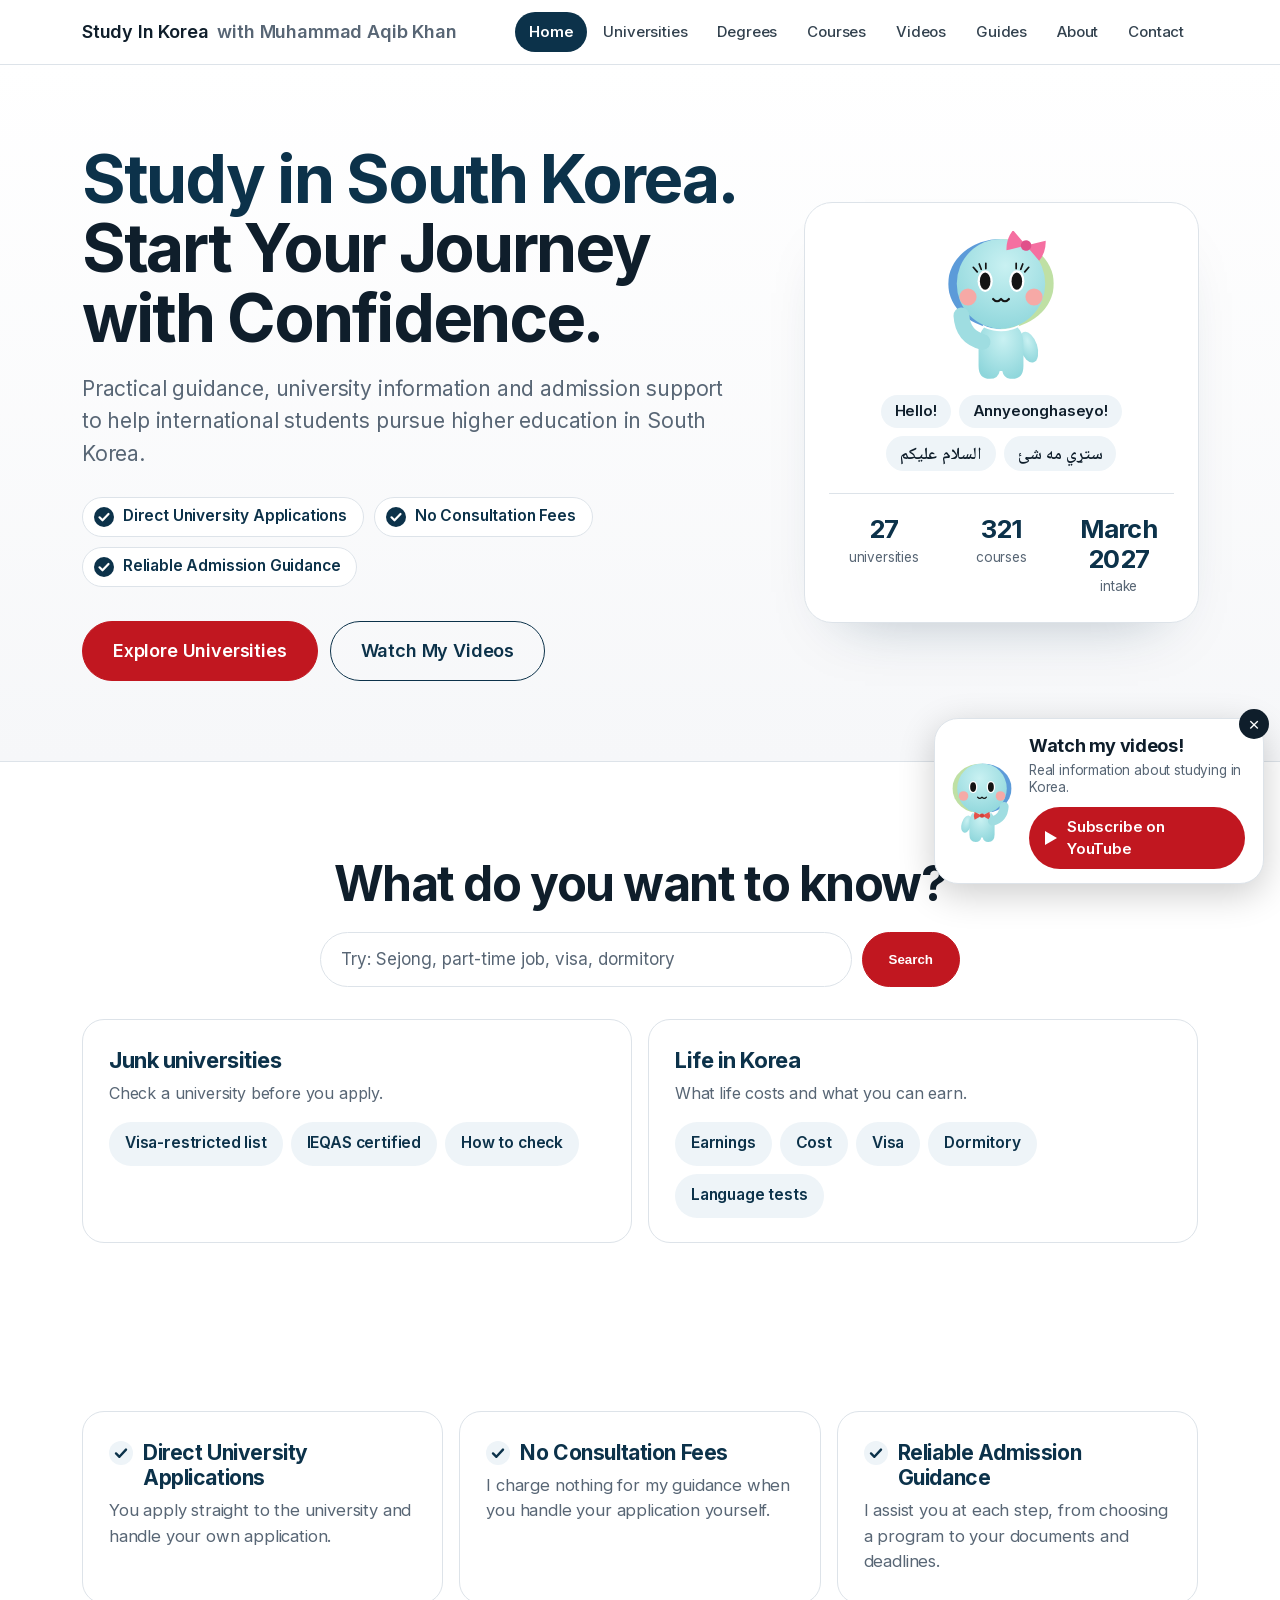
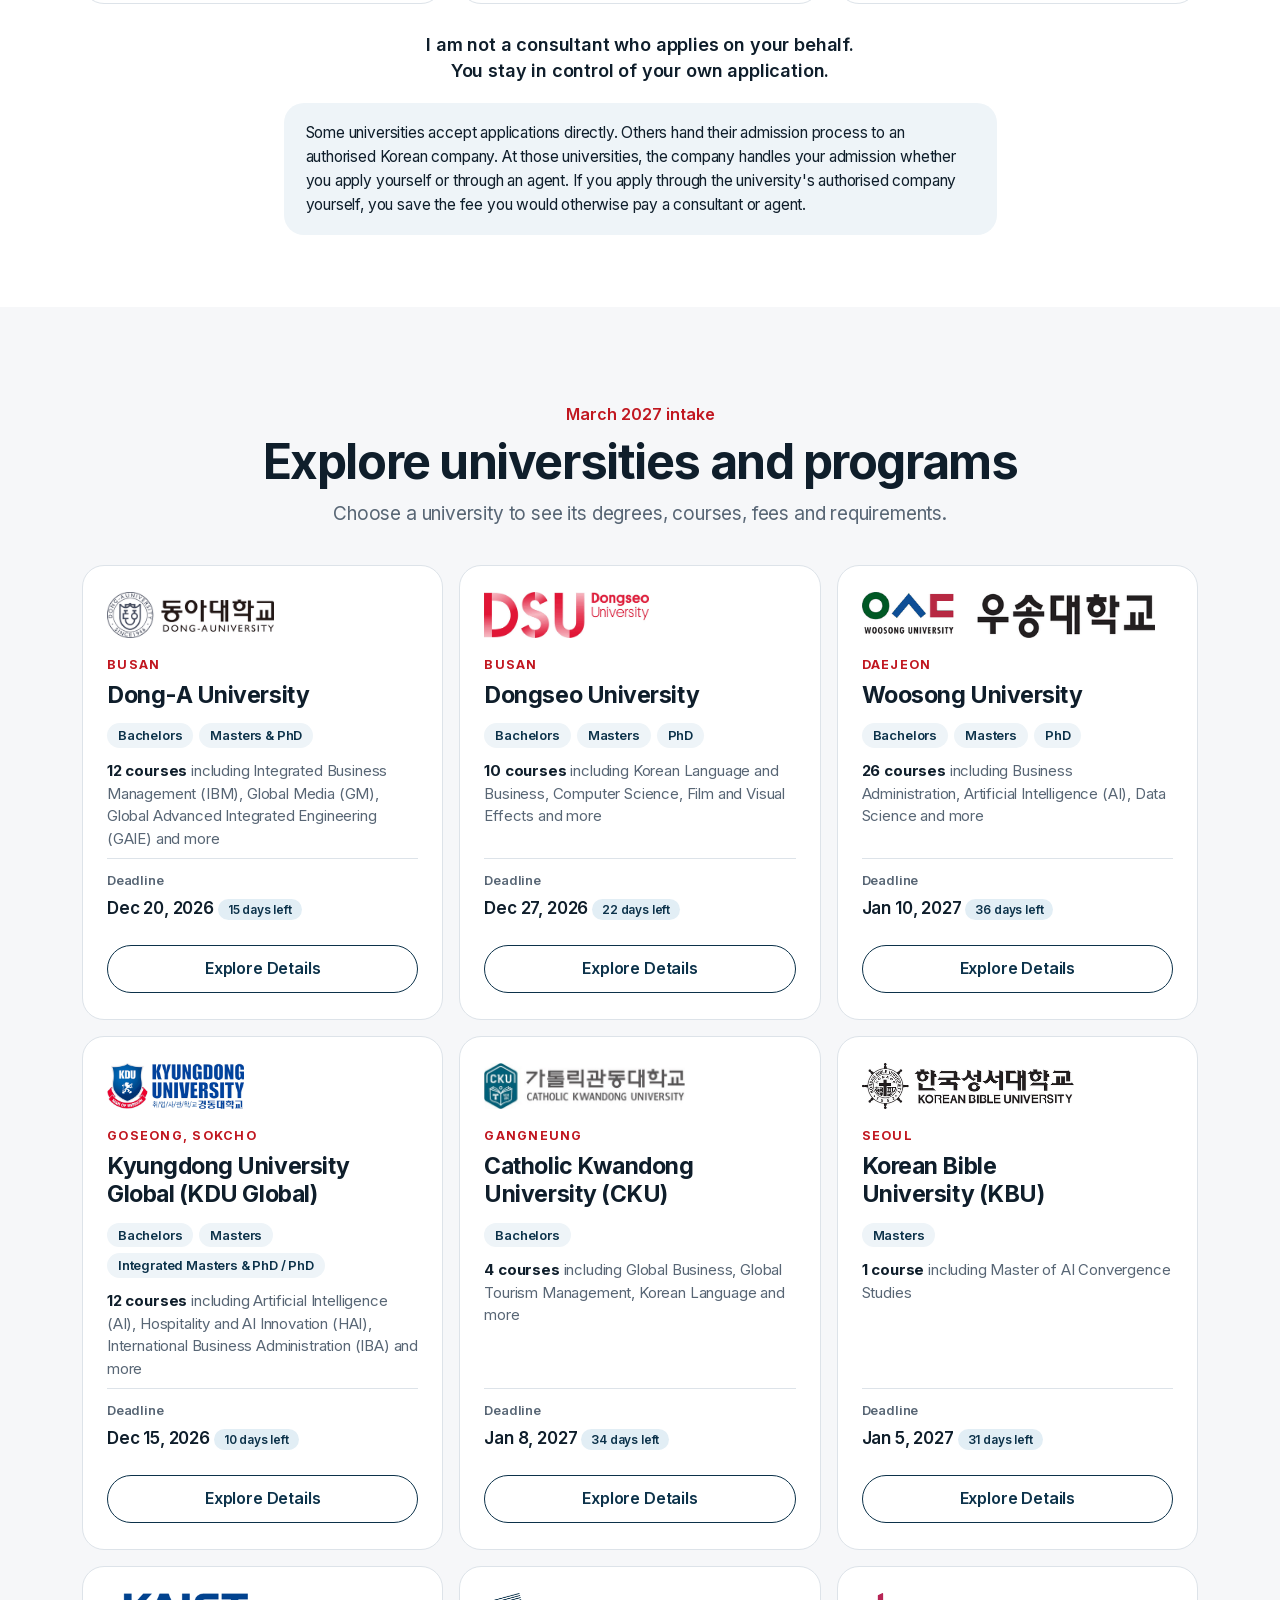
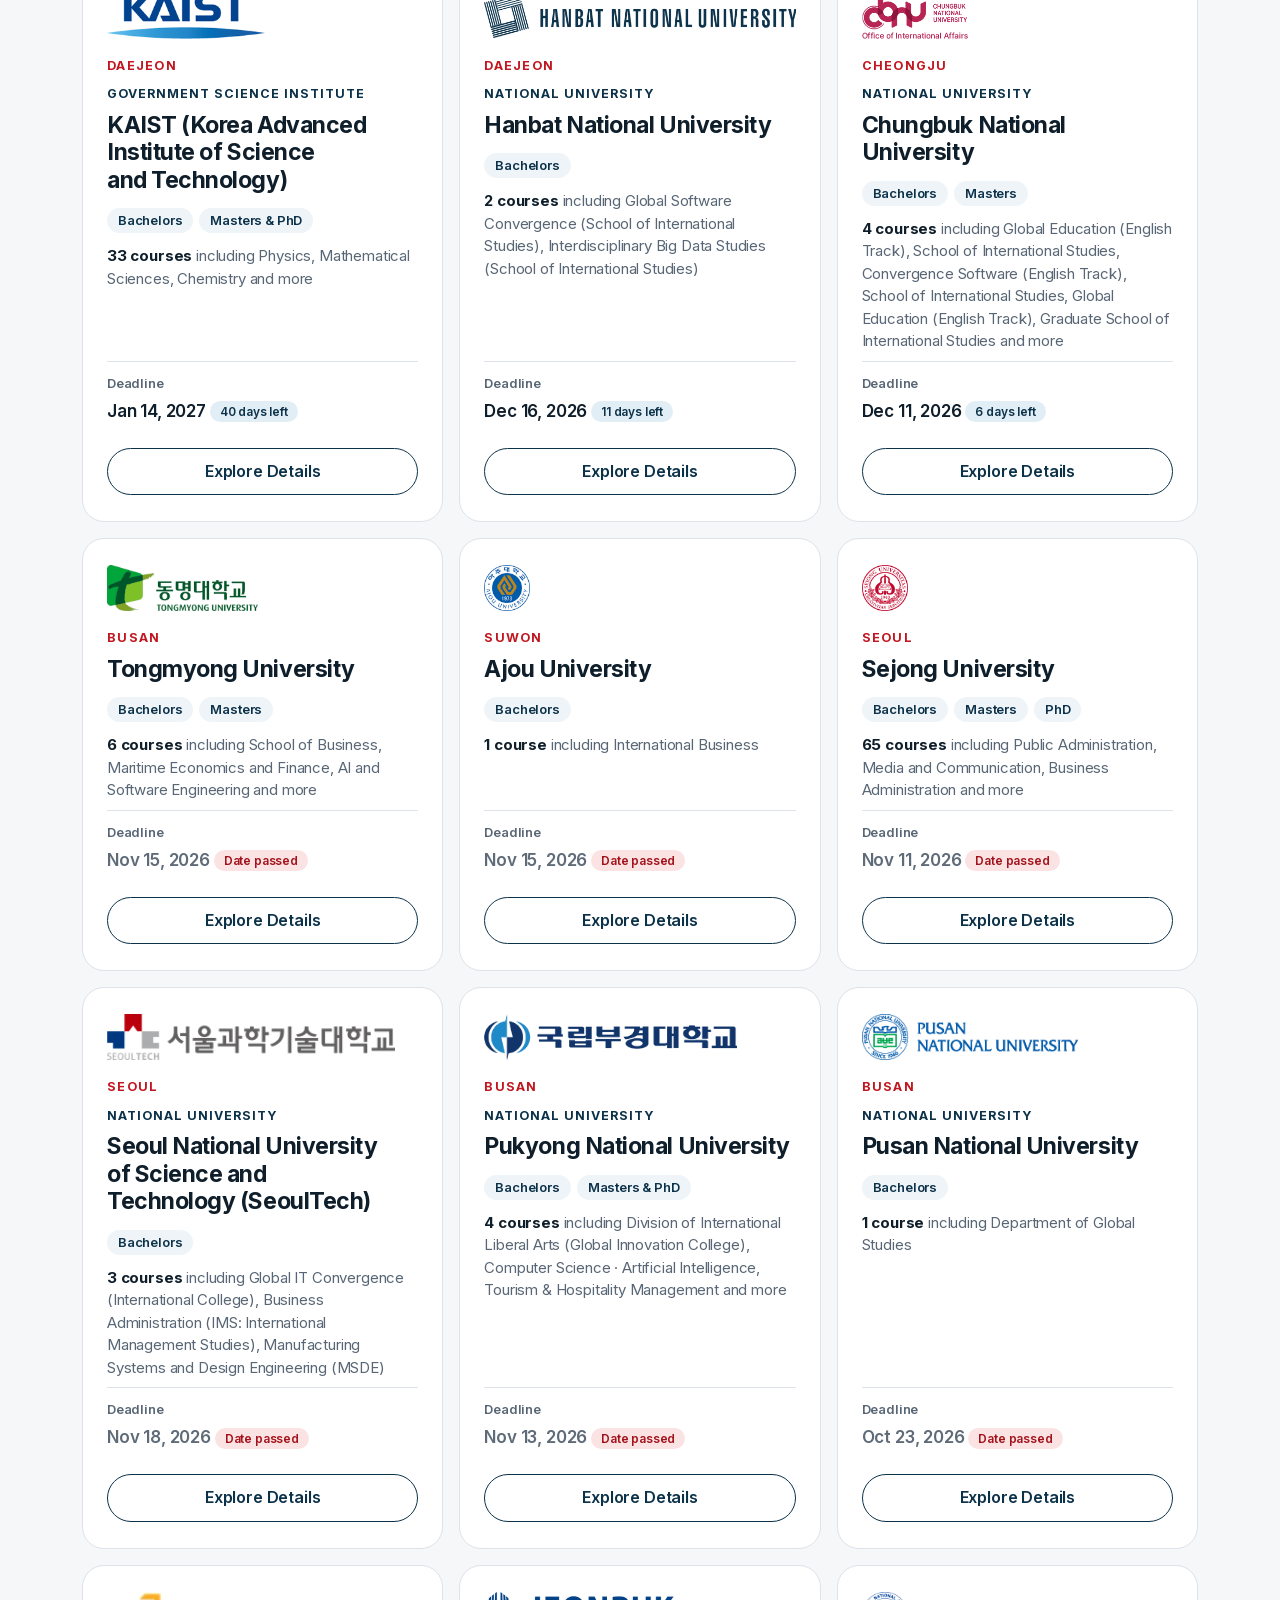
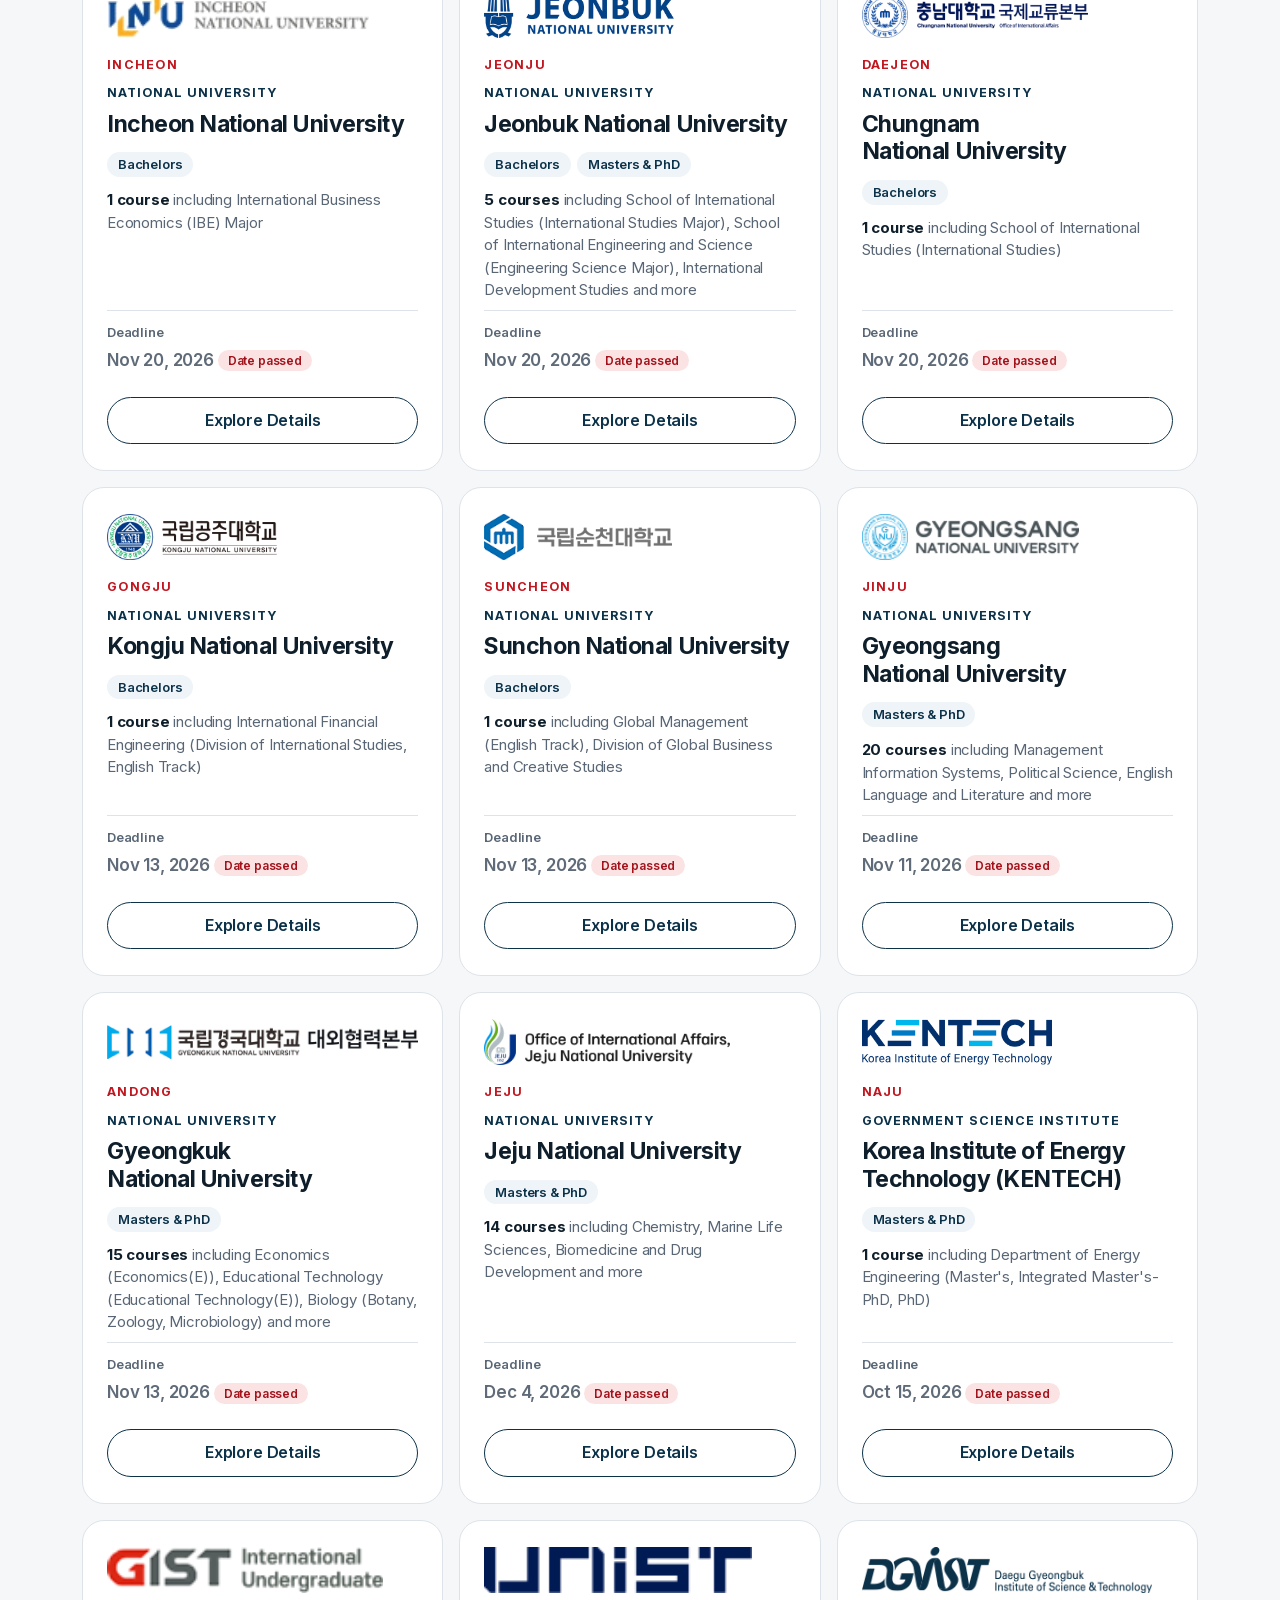
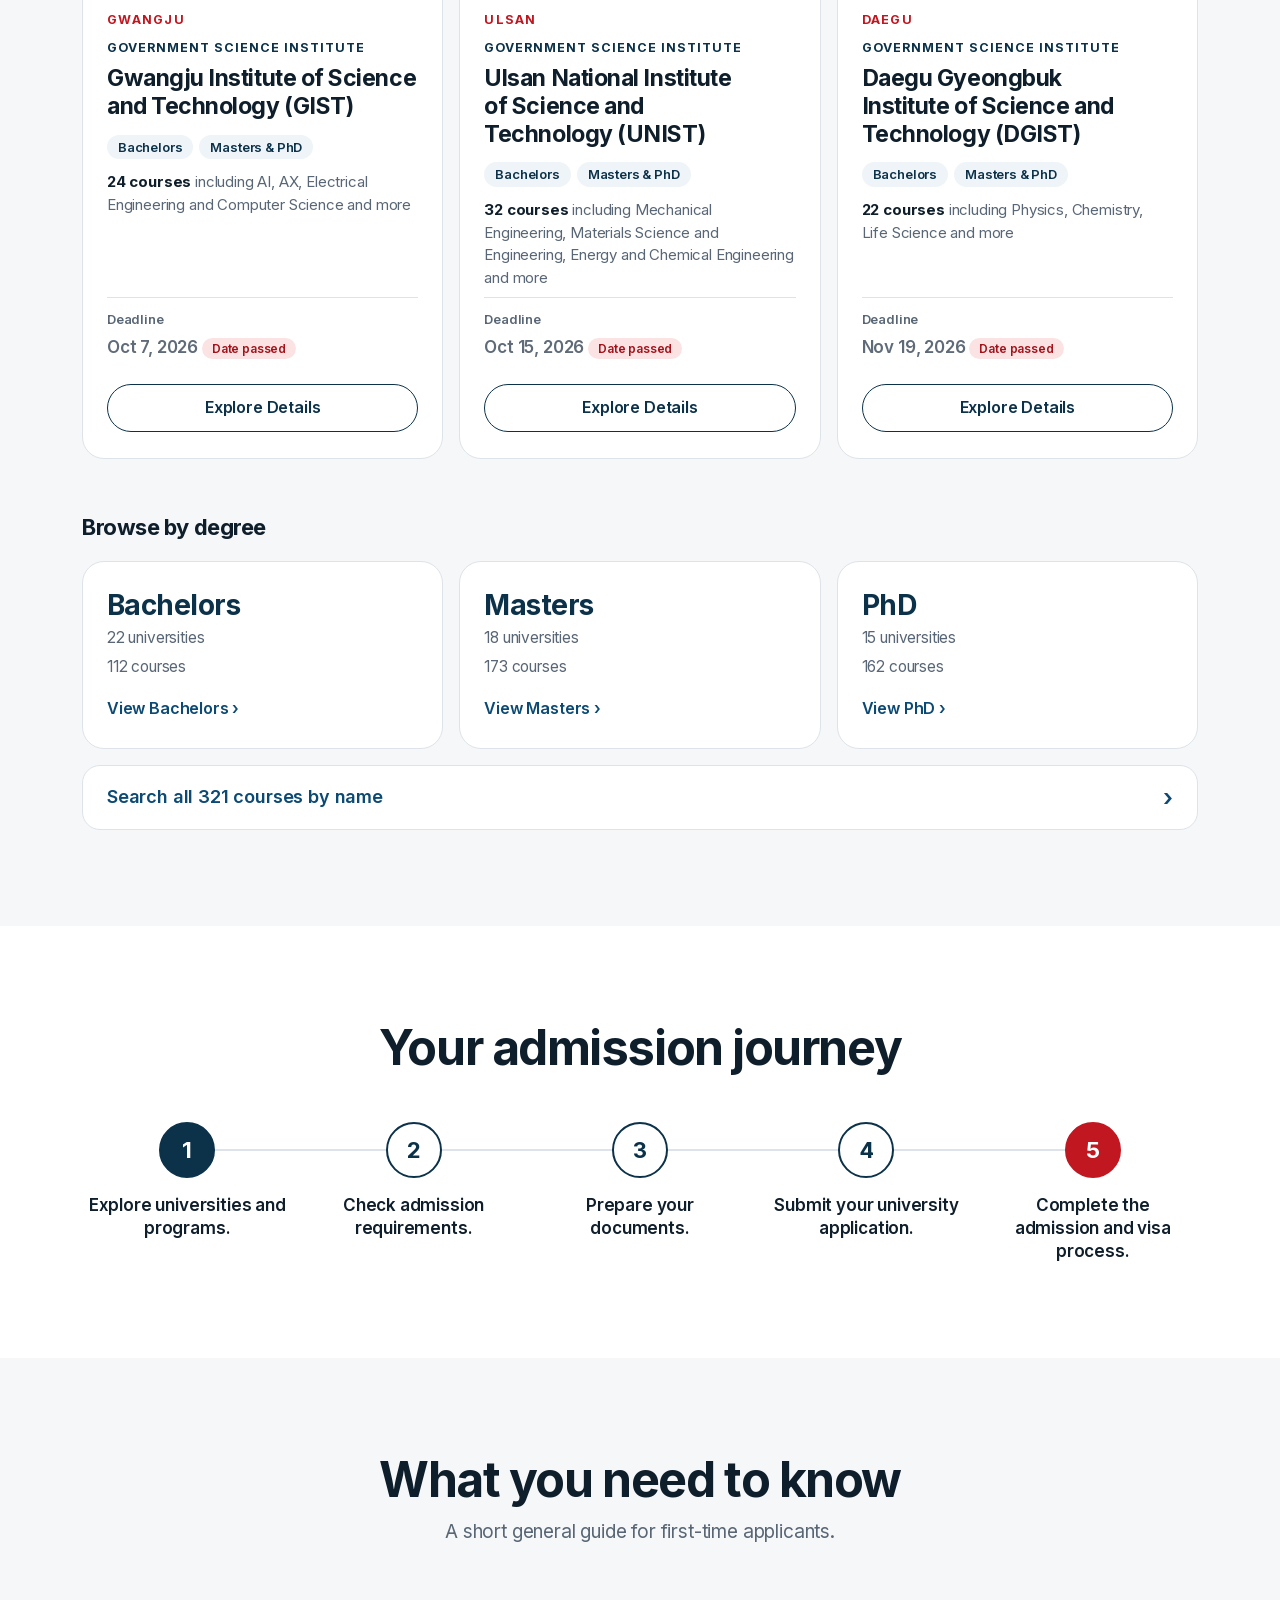
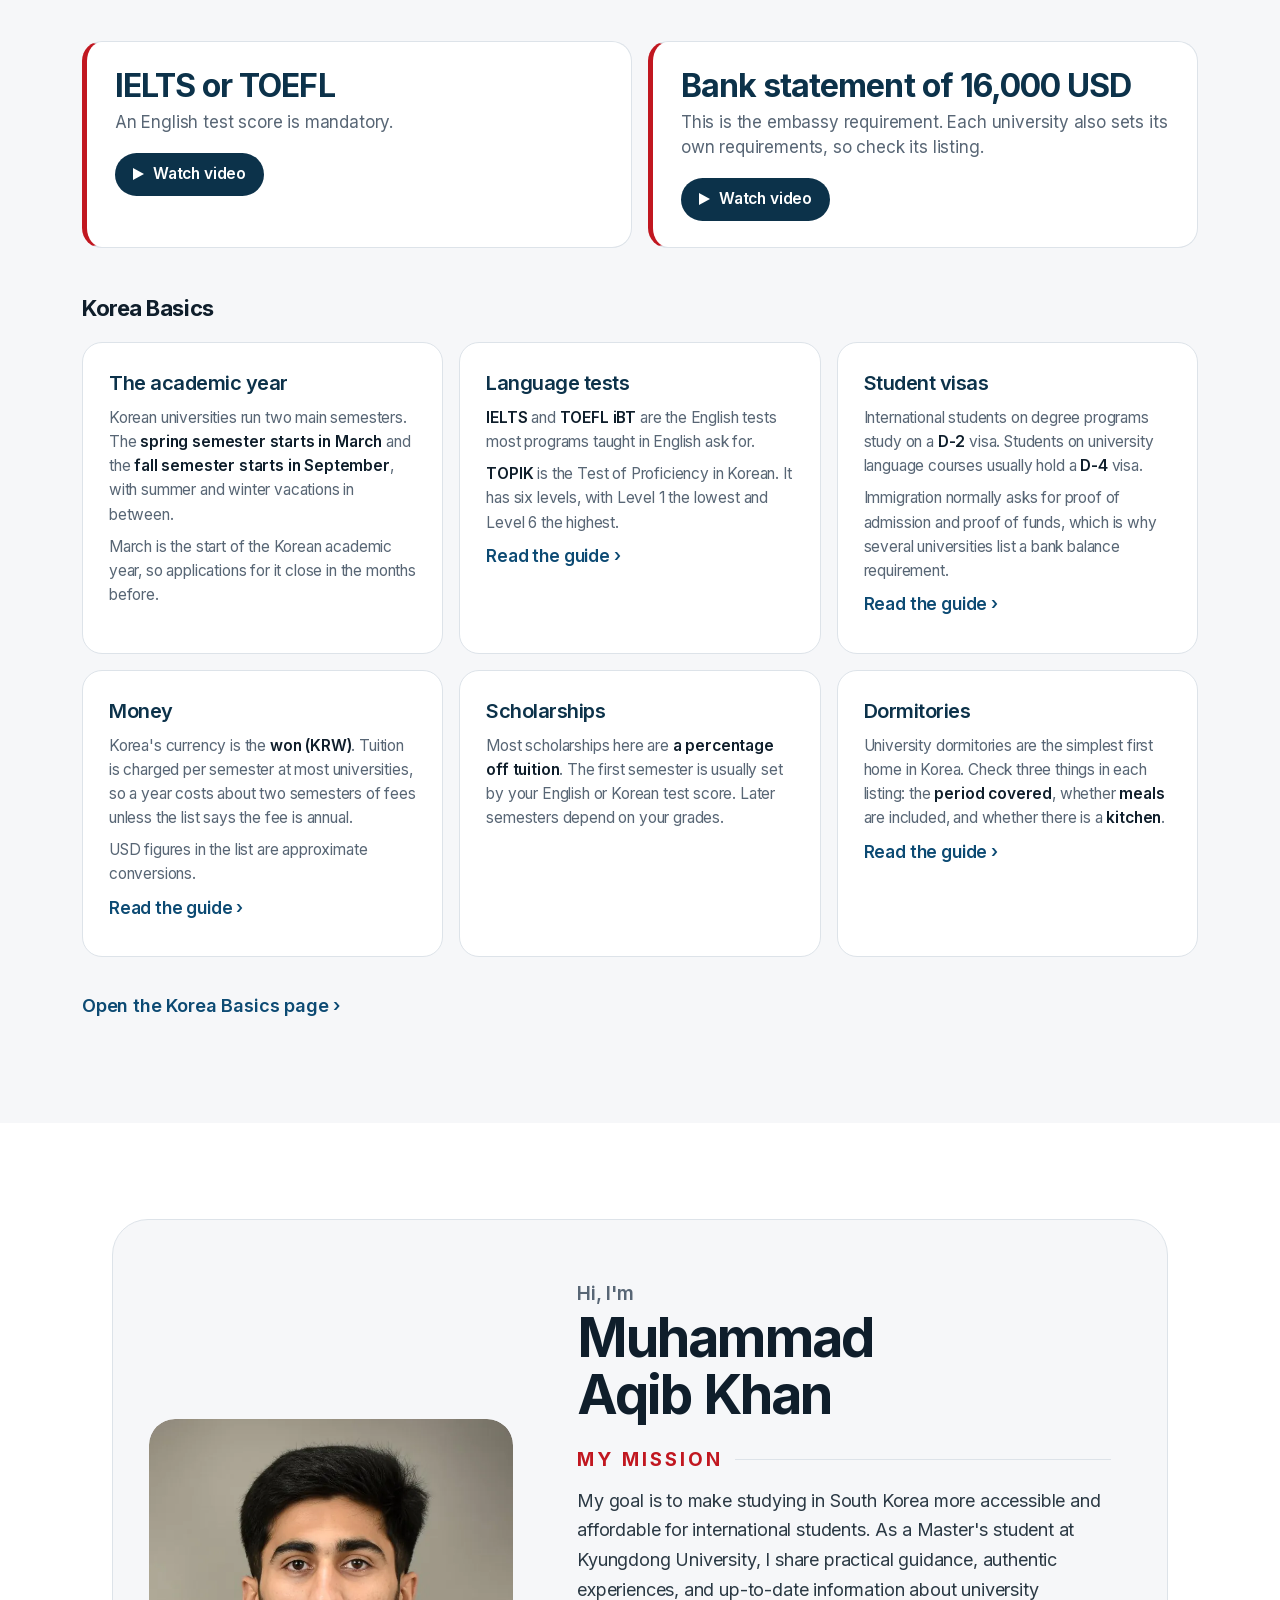
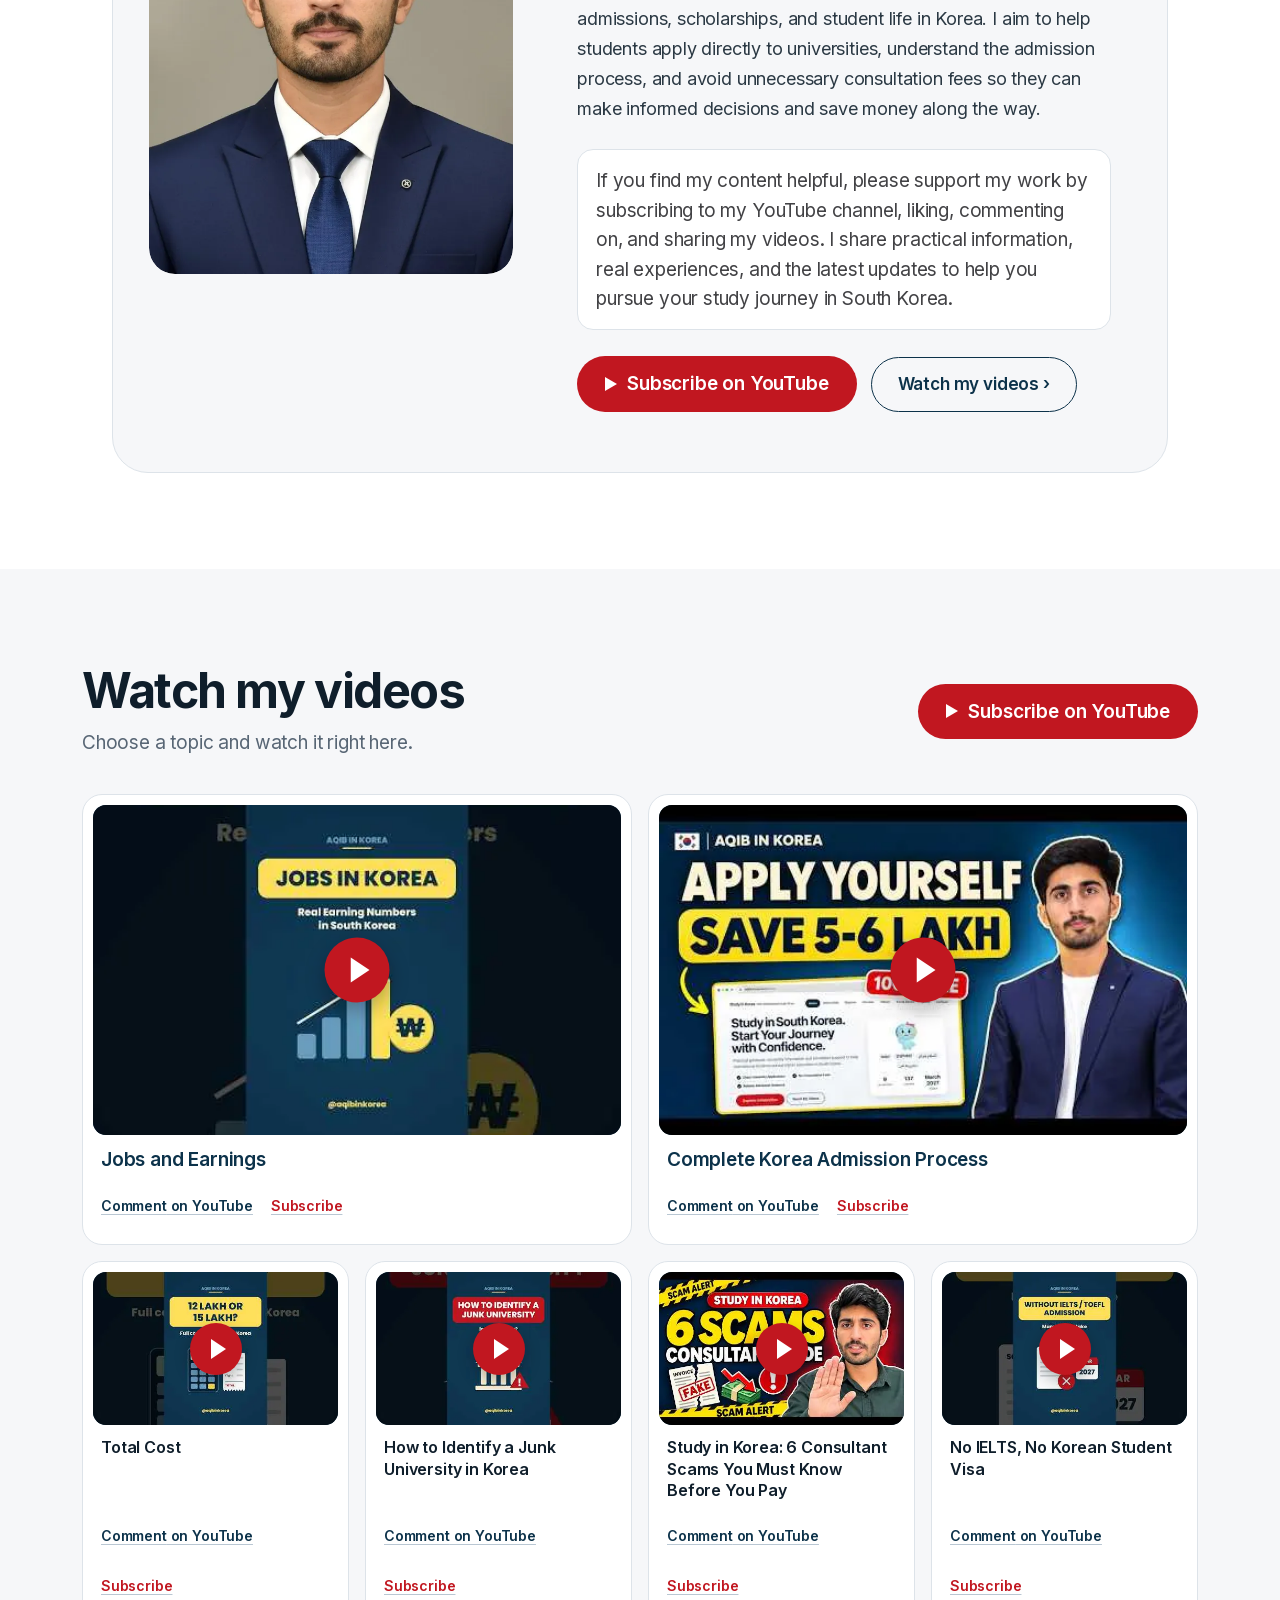
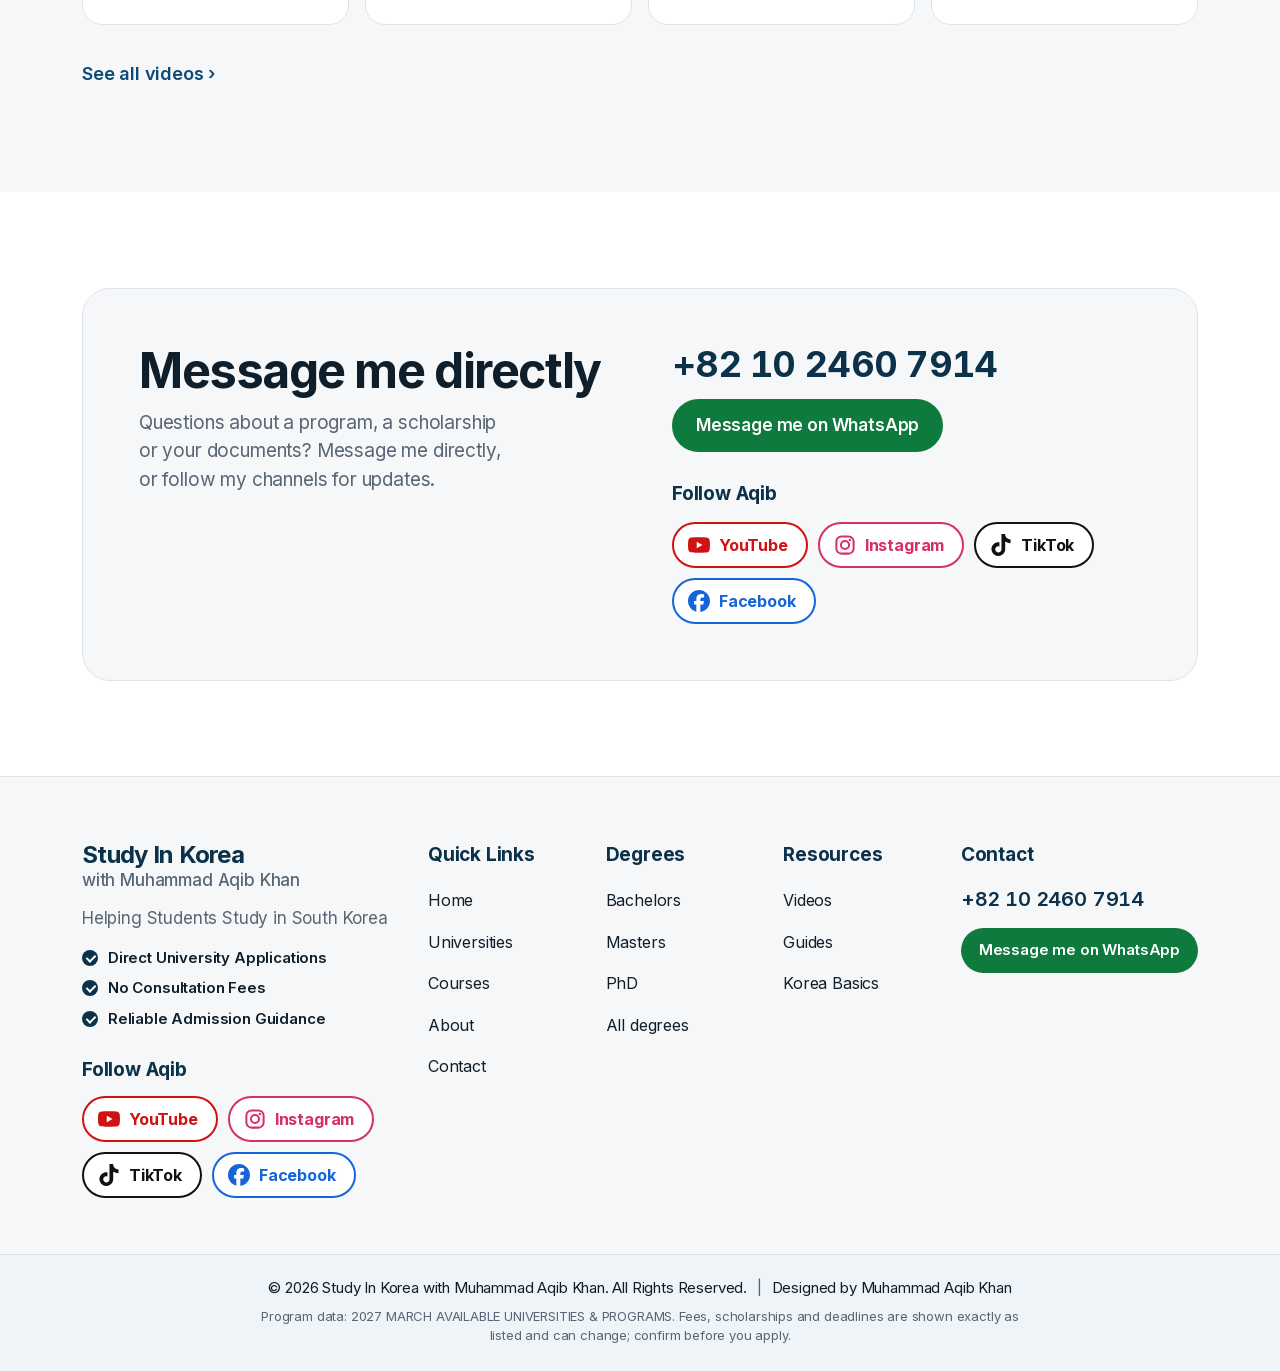
==== commit ab8b25c1: "Update the website Co-Authored-By: Claude Fable 5.2 <noreply@anthropic.com>" ====
--- a/index.html
+++ b/index.html
@@ -24,7 +24,7 @@
 <link rel="icon" href="/favicon.svg" type="image/svg+xml">
 <link rel="apple-touch-icon" href="/apple-touch-icon.png">
 <link rel="manifest" href="/site.webmanifest">
-<link rel="stylesheet" href="css/site.2c9ca24019.css">
+<link rel="stylesheet" href="css/site.67eb827711.css">
 </head>
 <body>
 <div class="nav"><div class="wrap">
@@ -164,8 +164,8 @@
       <div class="ctr">
         <span class="ctphone">+82 10 2460 7914</span>
         <a class="wabtn" href="https://wa.me/821024607914" target="_blank" rel="noopener">Message me on WhatsApp</a>
-        <b class="ctf">Follow me</b>
-        <div class="fsoc lite"><a class="yt" href="https://youtube.com/@aqibinkorea" target="_blank" rel="noopener">YouTube</a><a class="ig" href="https://www.instagram.com/aqib2845" target="_blank" rel="noopener">Instagram</a><a class="tt" href="https://www.tiktok.com/@kaqib2845" target="_blank" rel="noopener">TikTok</a><a class="fb" href="https://www.facebook.com/share/1CNMxe47yx/?mibextid=wwXIfr" target="_blank" rel="noopener">Facebook</a></div>
+        <b class="fhead">Follow Aqib</b>
+        <div class="follow"><a class="yt" href="https://youtube.com/@aqibinkorea" target="_blank" rel="noopener">YouTube</a><a class="ig" href="https://www.instagram.com/aqib2845" target="_blank" rel="noopener">Instagram</a><a class="tt" href="https://www.tiktok.com/@kaqib2845" target="_blank" rel="noopener">TikTok</a><a class="fb" href="https://www.facebook.com/share/1CNMxe47yx/?mibextid=wwXIfr" target="_blank" rel="noopener">Facebook</a></div>
       </div>
     </div>
   </div></div>
@@ -1901,7 +1901,7 @@
       <a class="wabtn" href="https://wa.me/821024607914" target="_blank" rel="noopener">Message me on WhatsApp</a>
     </div>
     <div class="cbox">
-      <h3>Socials</h3>
+      <h3>Follow Aqib</h3>
       <p class="role">Follow me for videos and updates on studying in Korea</p>
       <div class="socbtns big"><a class="sb yt" href="https://youtube.com/@aqibinkorea" target="_blank" rel="noopener"><b>YouTube</b><i>@aqibinkorea</i></a><a class="sb ig" href="https://www.instagram.com/aqib2845" target="_blank" rel="noopener"><b>Instagram</b><i>@aqib2845</i></a><a class="sb tt" href="https://www.tiktok.com/@kaqib2845" target="_blank" rel="noopener"><b>TikTok</b><i>@kaqib2845</i></a><a class="sb fb" href="https://www.facebook.com/share/1CNMxe47yx/?mibextid=wwXIfr" target="_blank" rel="noopener"><b>Facebook</b><i>Aqib on Facebook</i></a></div>
     </div>
@@ -1935,14 +1935,20 @@
       <a class="flogo" href="#home">Study In Korea <span>with Muhammad Aqib Khan</span></a>
       <p>Helping Students Study in South Korea</p>
       <ul class="fclaims"><li>Direct University Applications</li><li>No Consultation Fees</li><li>Reliable Admission Guidance</li></ul>
+      <b class="fhead">Follow Aqib</b>
+      <div class="follow"><a class="yt" href="https://youtube.com/@aqibinkorea" target="_blank" rel="noopener">YouTube</a><a class="ig" href="https://www.instagram.com/aqib2845" target="_blank" rel="noopener">Instagram</a><a class="tt" href="https://www.tiktok.com/@kaqib2845" target="_blank" rel="noopener">TikTok</a><a class="fb" href="https://www.facebook.com/share/1CNMxe47yx/?mibextid=wwXIfr" target="_blank" rel="noopener">Facebook</a></div>
     </div>
-    <nav class="fcolm" aria-label="Explore">
-      <b>Explore</b>
-      <a href="#home">Home</a><a href="#universities">Universities</a><a href="#degrees">Degrees</a><a href="#courses">Courses</a>
+    <nav class="fcolm" aria-label="Quick links">
+      <b>Quick Links</b>
+      <a href="#home">Home</a><a href="#universities">Universities</a><a href="#courses">Courses</a><a href="#about">About</a><a href="#contact">Contact</a>
     </nav>
-    <nav class="fcolm" aria-label="Learn">
-      <b>Learn</b>
-      <a href="#videos">Videos</a><a href="#guides">Guides</a><a href="#basics">Korea Basics</a><a href="#about">About</a><a href="#contact">Contact</a>
+    <nav class="fcolm" aria-label="Degrees">
+      <b>Degrees</b>
+      <a href="#bachelors">Bachelors</a><a href="#masters">Masters</a><a href="#phd">PhD</a><a href="#degrees">All degrees</a>
+    </nav>
+    <nav class="fcolm" aria-label="Resources">
+      <b>Resources</b>
+      <a href="#videos">Videos</a><a href="#guides">Guides</a><a href="#basics">Korea Basics</a>
     </nav>
     <div class="fcolm">
       <b>Contact</b>
@@ -1950,15 +1956,12 @@
       <a class="wabtn" href="https://wa.me/821024607914" target="_blank" rel="noopener">Message me on WhatsApp</a>
     </div>
   </div>
-  <div class="fmid">
-    <b>Follow me</b>
-    <div class="fsoc"><a class="yt" href="https://youtube.com/@aqibinkorea" target="_blank" rel="noopener">YouTube</a><a class="ig" href="https://www.instagram.com/aqib2845" target="_blank" rel="noopener">Instagram</a><a class="tt" href="https://www.tiktok.com/@kaqib2845" target="_blank" rel="noopener">TikTok</a><a class="fb" href="https://www.facebook.com/share/1CNMxe47yx/?mibextid=wwXIfr" target="_blank" rel="noopener">Facebook</a></div>
-  </div>
-  <div class="fbot">
-    <p>&copy; <span id="fyear">2026</span> Muhammad Aqib Khan. All rights reserved.</p>
-    <p class="fnote">Program data: 2027 MARCH AVAILABLE UNIVERSITIES &amp; PROGRAMS. Fees, scholarships and deadlines are shown exactly as listed and can change; confirm before you apply.</p>
-  </div>
-</div></footer>
+</div>
+<div class="fbar"><div class="wrap">
+  <p class="fcopy">&copy; <span id="fyear">2026</span> Study In Korea with Muhammad Aqib Khan. All Rights Reserved. <span class="fsep" aria-hidden="true">|</span> <span class="fdes">Designed by Muhammad Aqib Khan</span></p>
+  <p class="fnote">Program data: 2027 MARCH AVAILABLE UNIVERSITIES &amp; PROGRAMS. Fees, scholarships and deadlines are shown exactly as listed and can change; confirm before you apply.</p>
+</div></div>
+</footer>
 
 <script>/* Study In Korea: page switching, deadlines, course search, menu, pop-up and motion.
    Everything on the page is readable without this script; it only adds behaviour. */
--- a/css/site.67eb827711.css
+++ b/css/site.67eb827711.css
@@ -0,0 +1,864 @@
+/* Generated by tools/prepare_fonts.py: self-hosted subsets of the Google Fonts the site uses. */
+@font-face{font-family:"Inter";font-style:normal;font-weight:400 700;font-display:swap;src:url(../assets/fonts/inter-latin-0.1246bd4ae6.woff2) format("woff2");unicode-range:U+20-7E, U+A0-AC, U+AE-FF, U+2013-2014, U+2018-2019, U+201C-201D, U+2022, U+2026, U+203A}
+@font-face{font-family:"Noto Naskh Arabic";font-style:normal;font-weight:600;font-display:swap;src:url(../assets/fonts/noto-naskh-arabic-arabic-1.2bd25a8632.woff2) format("woff2");unicode-range:U+626-627, U+62A, U+633-634, U+639, U+644-645, U+647, U+64A, U+693, U+6A9, U+6CC}
+@font-face{font-family:"Noto Sans KR";font-style:normal;font-weight:400 700;font-display:swap;src:url(../assets/fonts/noto-sans-kr-part-3.1013bccaa9.woff2) format("woff2");unicode-range:U+B989}
+@font-face{font-family:"Noto Sans KR";font-style:normal;font-weight:400 700;font-display:swap;src:url(../assets/fonts/noto-sans-kr-part-4.f20b852cc3.woff2) format("woff2");unicode-range:U+2605}
+@font-face{font-family:"Noto Sans KR";font-style:normal;font-weight:400 700;font-display:swap;src:url(../assets/fonts/noto-sans-kr-part-5.7ff4e3c7f7.woff2) format("woff2");unicode-range:U+B155}
+@font-face{font-family:"Noto Sans KR";font-style:normal;font-weight:400 700;font-display:swap;src:url(../assets/fonts/noto-sans-kr-part-6.1a8f5db121.woff2) format("woff2");unicode-range:U+C18D, U+CD08}
+@font-face{font-family:"Noto Sans KR";font-style:normal;font-weight:400 700;font-display:swap;src:url(../assets/fonts/noto-sans-kr-part-7.f578816861.woff2) format("woff2");unicode-range:U+AC15, U+C0B0, U+C6B8}
+@font-face{font-family:"Noto Sans KR";font-style:normal;font-weight:400 700;font-display:swap;src:url(../assets/fonts/noto-sans-kr-part-8.e782c22c67.woff2) format("woff2");unicode-range:U+B300, U+BD80, U+C11C, U+C131, U+C138, U+C218, U+C548, U+C694, U+C6D0, U+C804}
+@font-face{font-family:"Noto Sans KR";font-style:normal;font-weight:400 700;font-display:swap;src:url(../assets/fonts/noto-sans-kr-part-9.66d0ac5b3b.woff2) format("woff2");unicode-range:U+ACE0, U+D558}
+
+/* Study In Korea with Muhammad Aqib Khan: site stylesheet.
+   Rebuilt from the approved reference (reference/index.html): same look, dead and
+   overridden rules removed, grouped by section. Breakpoints: 1140, 1040, 1000, 900,
+   860, 760, 700, 640, 600, 520, 440px. Self-hosted fonts are in fonts.css.
+   University logo classes (.lg-*) are generated by build.py from data/programs.json. */
+
+/* ---------- Tokens ---------- */
+:root{
+  color-scheme:light;
+  /* brand */
+  --navy:#0C324A;      /* primary: headings, buttons, active nav */
+  --red:#C11720;       /* main call to action, small labels */
+  --wa:#0E7A3E;        /* WhatsApp button */
+  --blue:#679CBC;      /* search box focus ring */
+  --cream:#FEF1D5;     /* search highlight, text selection */
+  /* text and lines */
+  --ink:#0F1E2B;
+  --muted:#586675;
+  --link:#0C4A73;
+  --line:#DDE3E9;
+  /* backgrounds */
+  --surface:#FFFFFF;
+  --paper:#F6F7F9;
+  --bluetint:#EEF4F8;
+  /* type */
+  --display:-apple-system,BlinkMacSystemFont,"SF Pro Display","Inter","Helvetica Neue","Noto Sans KR",Arial,sans-serif;
+  --body:-apple-system,BlinkMacSystemFont,"SF Pro Text","Inter","Helvetica Neue","Noto Sans KR",Arial,sans-serif;
+}
+
+/* ---------- Base ---------- */
+picture{display:contents}
+*{box-sizing:border-box}
+html{scroll-behavior:smooth}
+body{margin:0;font-family:var(--body);font-size:17px;line-height:1.47;letter-spacing:-.01em;-webkit-font-smoothing:antialiased;background:var(--surface);color:var(--ink)}
+a{color:inherit;-webkit-tap-highlight-color:transparent}
+h1,h2,h3,h4{font-family:var(--display);margin:0;text-wrap:balance;letter-spacing:-.025em}
+.wrap{margin:0 auto;padding:0 22px;max-width:1160px}
+:focus-visible{outline:3px solid var(--navy);outline-offset:2px;border-radius:6px}
+table{border-collapse:collapse;width:100%;min-width:520px;font-size:16px}
+th{font-size:12px;font-weight:600;color:var(--muted);text-align:left;padding:8px 12px 6px 0;vertical-align:bottom}
+thead tr:last-child th{padding-top:0;padding-bottom:10px;border-bottom:1px solid var(--ink)}
+thead tr:first-child th[rowspan]{border-bottom:1px solid var(--ink);padding-bottom:10px}
+td{padding:13px 12px 13px 0;border-bottom:1px solid #E8E8ED;vertical-align:top}
+tbody tr:last-child td{border-bottom:0}
+td.fee[colspan]{width:44%}
+mark{color:inherit;border-radius:3px;padding:0 1px;background:var(--cream)}
+dt{font-size:13px;font-weight:600;color:var(--muted);margin-bottom:6px}
+dd{margin:0}
+.hide{display:none!important}
+html.js .page{display:none}
+html.js .page.on{display:block}
+.pre{white-space:pre-line}
+::selection{background:var(--cream)}
+@media (prefers-reduced-motion:reduce){
+  html{scroll-behavior:auto}
+}
+@media (max-width:600px){
+  .wrap{padding:0 16px}
+}
+
+/* ---------- Header and navigation ---------- */
+.nav{position:sticky;top:0;z-index:20;backdrop-filter:saturate(180%) blur(20px);background:rgba(255,255,255,.92);border-bottom:1px solid var(--line)}
+.nav .wrap{display:flex;align-items:center;min-height:64px;gap:20px}
+.brand{font-family:var(--display);font-weight:600;text-decoration:none;font-size:18px;white-space:nowrap}
+.nav nav{display:flex;gap:2px;margin-left:auto}
+.nav nav a{text-decoration:none;border-radius:99px;font-size:15px;font-weight:500;padding:9px 14px;color:#33424F;white-space:nowrap;transition:background .15s,color .15s}
+.nav nav a[aria-current="page"]{font-weight:600}
+.brand span{margin-left:4px;color:var(--muted)}
+.nav nav a:hover{background:var(--bluetint);color:var(--navy)}
+.nav nav a[aria-current="page"]{background:var(--navy);color:#fff}
+.navtog{display:none;margin-left:auto;width:46px;height:46px;border:1px solid var(--line);border-radius:12px;background:#fff;cursor:pointer;flex-direction:column;align-items:center;justify-content:center;gap:5px;padding:0}
+.navtog span{display:block;width:20px;height:2px;background:var(--navy);border-radius:2px;transition:transform .2s,opacity .2s}
+.nav.open .navtog span:nth-child(1){transform:translateY(7px) rotate(45deg)}
+.nav.open .navtog span:nth-child(2){opacity:0}
+.nav.open .navtog span:nth-child(3){transform:translateY(-7px) rotate(-45deg)}
+@media (max-width:1040px){
+  .navtog{display:flex}
+  .nav .wrap{flex-wrap:wrap;padding-top:8px;padding-bottom:8px;min-height:0;display:grid;grid-template-columns:minmax(0,1fr) auto;gap:0 12px}
+  .nav nav{display:none;width:100%;flex-direction:column;align-items:stretch;margin:6px 0 8px;grid-column:1 / -1}
+  .nav.open nav{display:flex}
+  .nav nav a{font-size:17px;padding:13px 14px;border-radius:12px}
+  .brand{white-space:normal;font-size:17px;line-height:1.15;padding:4px 0}
+  .brand span{display:block;margin:1px 0 0;font-size:13px;font-weight:500}
+}
+
+/* ---------- Buttons and links ---------- */
+.cta{display:flex;flex-wrap:wrap;align-items:center;gap:14px}
+.go{margin-top:auto;padding-top:14px}
+.go::after{content:" ›"}
+.play{align-self:flex-start;display:inline-flex;align-items:center;gap:10px;color:#fff;text-decoration:none;font-weight:600;padding:13px 24px;border-radius:99px;transition:background .15s,transform .15s}
+.play::before{content:"";border-left:12px solid #fff;border-top:7px solid transparent;border-bottom:7px solid transparent}
+.vbtns{display:flex;flex-wrap:wrap;justify-content:center;gap:10px;max-width:900px}
+.vbtns a{display:inline-flex;align-items:center;gap:9px;text-decoration:none;font-weight:600;line-height:1.25;padding:12px 20px;border-radius:99px;text-align:left}
+.vbtns a::before{content:"";flex:none;border-left:11px solid #E0201B;border-top:6.5px solid transparent;border-bottom:6.5px solid transparent}
+.vbtns.onpage{margin:28px auto 0}
+.vbtns.onpage a{color:#fff}
+.vbtns.onpage a::before{border-left-color:#fff}
+.play.big{font-size:19px;padding:14px 28px;align-self:center}
+.wabtn{display:inline-flex;align-items:center;color:#fff;text-decoration:none;font-weight:600;font-size:16px;padding:11px 20px;border-radius:99px;transition:filter .15s,transform .15s;background:var(--wa)}
+.play,.vbtns.onpage a{background:var(--red)}
+.go,.crumb a,.crow a,.sib a{color:var(--link)}
+.mlink{text-decoration:none;border-radius:999px;display:inline-flex;align-items:center;gap:9px}
+.mlink::before{content:"";border-left:11px solid currentColor;border-top:6.5px solid transparent;border-bottom:6.5px solid transparent}
+.mlink:hover{filter:brightness(.94)}
+.btn{display:inline-flex;align-items:center;justify-content:center;font-weight:600;padding:14px 26px;border-radius:999px;border:1.5px solid var(--navy);color:var(--navy);text-decoration:none;transition:background .15s,color .15s,transform .15s,box-shadow .15s}
+.btn:hover{background:var(--navy);color:#fff}
+.btn.red{background:var(--red);border-color:var(--red);color:#fff}
+.btn.red:hover{background:#A3121A;border-color:#A3121A;transform:translateY(-1px);box-shadow:0 10px 22px -10px rgba(193,23,32,.6)}
+.play:hover{background:#A3121A;transform:translateY(-1px)}
+.wabtn:hover{transform:translateY(-1px);background:#0B6634}
+.morelink,.searchbar{color:var(--link);text-decoration:none;font-weight:600}
+.morelink{display:inline-block;margin-top:28px;font-size:18px;padding:8px 0}
+.morelink:hover{text-decoration:underline;text-underline-offset:4px}
+.ubtn{display:flex;align-items:center;justify-content:center;border:1.5px solid var(--navy);color:var(--navy);font-weight:600;font-size:16px;padding:11px 18px;border-radius:999px;transition:background .15s,color .15s}
+.vbtns.onpage a{background:var(--navy)}
+.vbtns.onpage a:hover{background:#0A2638}
+
+/* ---------- Home: hero ---------- */
+.mast .wrap{flex-direction:column;align-items:center}
+.wave{transform-origin:130px 168px;animation:wave 1.6s ease-in-out infinite}
+.hi{list-style:none;display:flex;padding:0}
+.hi li{position:relative;border-radius:99px;font-weight:600;line-height:1.5}
+.hi li[dir="rtl"]{font-family:"Noto Naskh Arabic","Noto Nastaliq Urdu","Segoe UI",Tahoma,sans-serif}
+.hero2{background:linear-gradient(180deg,#FFFFFF 0%,var(--paper) 100%);text-align:left;border-bottom:1px solid var(--line)}
+.hero2 .wrap{padding-bottom:80px}
+.hgrid{display:grid;grid-template-columns:minmax(0,1.25fr) minmax(0,.75fr);gap:clamp(32px,5vw,72px);align-items:center}
+.hero2 h1{font-size:clamp(38px,5.2vw,66px);line-height:1.05;letter-spacing:-.035em;color:var(--navy)}
+.hero2 h1 span{display:block;color:var(--ink)}
+.hsub{margin:20px 0 0;font-size:clamp(18px,1.7vw,21px);line-height:1.55;color:var(--muted);max-width:36em}
+.hpoints{list-style:none;margin:26px 0 0;padding:0;display:flex;flex-wrap:wrap;gap:10px}
+.hpoints li{display:inline-flex;align-items:center;gap:9px;background:#fff;border:1px solid var(--line);color:var(--navy);font-size:15.5px;font-weight:600;padding:9px 16px 9px 11px;border-radius:999px;line-height:1.2}
+.hpoints li::before{content:"";flex:none;width:20px;height:20px;border-radius:50%;background:var(--navy) url("data:image/svg+xml,%3Csvg xmlns='http://www.w3.org/2000/svg' viewBox='0 0 20 20'%3E%3Cpath d='M5.5 10.3l3 3L14.5 7' fill='none' stroke='%23fff' stroke-width='2.2' stroke-linecap='round' stroke-linejoin='round'/%3E%3C/svg%3E") center/20px no-repeat}
+.hcta{justify-content:flex-start;margin-top:34px;gap:12px}
+.hcta .btn{font-size:18px;padding:16px 30px}
+.hvis{background:#fff;border:1px solid var(--line);border-radius:28px;padding:28px 24px 24px;box-shadow:0 30px 60px -40px rgba(12,50,74,.35)}
+.hvtop{display:flex;flex-direction:column;align-items:center;gap:14px}
+.masc.hm{width:132px;transform:scaleX(-1)}
+.hvis .hirow{margin:0;flex-wrap:wrap;justify-content:center;gap:8px}
+.hvis .hirow li{background:var(--bluetint);font-size:15px;padding:5px 14px}
+.hvis .hirow li[dir="rtl"]{font-size:17px}
+.hfacts{list-style:none;margin:22px 0 0;padding:20px 0 0;border-top:1px solid var(--line);display:grid;grid-template-columns:repeat(3,minmax(0,1fr));gap:8px;text-align:center}
+.hfacts b{display:block;font-family:var(--display);font-size:clamp(20px,2vw,26px);letter-spacing:-.02em;color:var(--navy);line-height:1.15}
+.hfacts span{font-size:13.5px;color:var(--muted)}
+.hero2 h1,.hero2 .hsub,.hero2 .hpoints,.hero2 .hcta{animation:heroin .95s cubic-bezier(.28,.11,.32,1) both}
+.hero2 .hsub{animation-delay:.14s}
+.hero2 .hpoints{animation-delay:.26s}
+.hero2 .hcta{animation-delay:.38s}
+.hero2 .hvis{animation:heroscale 1.1s cubic-bezier(.28,.11,.32,1) .3s both}
+@keyframes wave{0%,100%{transform:rotate(-6deg)}50%{transform:rotate(12deg)}}
+@keyframes heroin{from{opacity:0;transform:translateY(26px)}to{opacity:1;transform:none}}
+@keyframes heroscale{from{opacity:0;transform:translateY(26px) scale(.95)}to{opacity:1;transform:none}}
+@media (prefers-reduced-motion:reduce){
+  .wave{animation:none}
+}
+@media (max-width:1000px){
+  .hgrid{grid-template-columns:1fr}
+  .hvis{max-width:520px}
+  .hvtop{flex-direction:row;justify-content:flex-start}
+  .hvis .hirow{justify-content:flex-start}
+  .masc.hm{width:92px}
+}
+@media (max-width:760px){
+  .hero2 .wrap{padding-bottom:52px}
+}
+.hero2 .wrap{padding-top:80px}
+@media (max-width:760px){
+  .hcta .btn{flex:1 1 100%}
+}
+@media (max-width:600px){
+  .hfacts b{font-size:19px}
+}
+
+/* ---------- Home: bands ---------- */
+.feenote{max-width:46em;margin:18px auto 0;padding:18px 22px;border-radius:20px;background:var(--bluetint);color:var(--ink);font-size:15.5px;line-height:1.55;text-wrap:pretty}
+.about .wrap{align-items:center;gap:64px;grid-template-columns:minmax(0,380px) minmax(0,1fr)}
+.abt p{font-size:19px;color:#424245}
+.hownote{text-wrap:balance}
+.ab2 .wrap{max-width:1100px;text-align:left}
+.abcard{display:grid;gap:clamp(28px,5vw,64px);align-items:center;border-radius:36px;padding:clamp(20px,3vw,36px)}
+.abphoto{margin:0;align-self:center;overflow:hidden;border-radius:26px}
+.ab2 .me{width:100%;object-fit:cover;border-radius:26px;display:block;height:auto;aspect-ratio:4/5;object-position:50% 0;transition:transform 1.5s cubic-bezier(.28,.11,.32,1)}
+.ab2 .abt{padding:clamp(4px,2vw,24px) clamp(0px,2vw,20px) clamp(4px,2vw,24px) 0}
+.ab2 .hey{font-weight:600}
+.ab2 h2{font-size:clamp(34px,4.4vw,54px);line-height:1.05;letter-spacing:-.035em;margin:2px 0 0}
+.mlabel{font-weight:700;letter-spacing:.16em;text-transform:uppercase;display:flex;align-items:center;gap:12px}
+.mlabel::after{content:"";flex:1;height:1px;background:var(--line)}
+.ab2 .obj{font-size:18px;line-height:1.65;color:#2B3944;text-wrap:pretty}
+.support{padding:16px 18px;border-radius:16px;line-height:1.55}
+.ab2 .abt .mlabel{margin:28px 0 12px;color:var(--red);margin-top:22px}
+.ab2 .abt .obj{margin:0}
+.ab2 .abt .support{margin:26px 0 0;background:#fff;border:1px solid var(--line)}
+.ab2 .abt .cta{margin-top:26px}
+.ab2 .abt .hey{margin:0;color:var(--muted)}
+.band{padding:96px 0;background:var(--surface)}
+.disc,.kb,.yt2{background:var(--paper)}
+.band h2{font-size:clamp(32px,4.2vw,48px);line-height:1.08;letter-spacing:-.03em;text-align:center;margin:0 0 12px}
+.kick{margin:0 0 10px;text-align:center;color:var(--red);letter-spacing:0;font-size:16px;font-weight:600}
+.bsub{margin:0 auto;text-align:center;font-size:19px;line-height:1.5;color:var(--muted);max-width:40em;text-wrap:balance}
+.subh{font-size:22px;letter-spacing:-.02em;margin:52px 0 18px}
+.hw{padding:72px 0}
+.hwgrid{display:grid;grid-template-columns:repeat(3,minmax(0,1fr));gap:16px}
+.hwc:hover{border-color:#B9C7D3;box-shadow:0 16px 34px -22px rgba(12,50,74,.4);transform:translateY(-2px)}
+.hwc p{margin:0;font-size:16.5px;line-height:1.55;color:var(--muted)}
+.hw .hownote{margin:28px auto 0;font-size:18px;font-weight:600;max-width:40em;text-align:center}
+.ucard .logo{height:46px;margin-bottom:10px}
+.lvchips{list-style:none;margin:6px 0 4px;padding:0;display:flex;flex-wrap:wrap;gap:6px}
+.lvchips li{background:var(--bluetint);color:var(--navy);font-size:13px;font-weight:600;padding:4px 11px;border-radius:999px;line-height:1.3}
+.ucard .tm{font-size:15px;line-height:1.5}
+.ucard .tm b{color:var(--ink)}
+.ucard .td{border-top:1px solid var(--line);flex-direction:row;flex-wrap:wrap;align-items:center;gap:6px 10px;margin-top:auto}
+.ucard .td .lbl{font-weight:600;width:100%}
+.ucard .td+.ubtn{margin-top:16px}
+.ucard:hover .ubtn{background:var(--navy);color:#fff}
+.dgrid{margin-top:0!important}
+.dgrid .tile.big .tm{font-size:15.5px}
+.dgrid .tile.big .go{padding-top:12px}
+.searchbar i{font-style:normal;font-size:24px;line-height:1}
+.searchbar:hover{border-color:var(--navy);box-shadow:0 12px 26px -18px rgba(12,50,74,.5)}
+.steps{list-style:none;margin:48px 0 0;padding:0;display:grid;grid-template-columns:repeat(5,minmax(0,1fr));gap:16px;position:relative}
+.steps::before{content:"";position:absolute;left:10%;right:10%;top:27px;height:2px;background:var(--line)}
+.steps li{position:relative;display:flex;flex-direction:column;align-items:center;text-align:center;gap:16px;padding:0 6px}
+.sn{width:56px;height:56px;border-radius:50%;background:#fff;border:2px solid var(--navy);color:var(--navy);font-family:var(--display);font-weight:700;font-size:22px;display:flex;align-items:center;justify-content:center;position:relative;z-index:1}
+.steps li:first-child .sn{background:var(--navy);color:#fff}
+.steps li:last-child .sn{background:var(--red);border-color:var(--red);color:#fff}
+.steps p{margin:0;font-weight:600;line-height:1.35;max-width:14em}
+.kb .subh{margin-top:44px}
+.reqs{display:grid;grid-template-columns:repeat(2,minmax(0,1fr));gap:16px}
+.req{background:#fff;border:1px solid var(--line);border-left:5px solid var(--red);border-radius:20px;padding:26px 28px;display:flex;flex-direction:column;align-items:flex-start;gap:6px}
+.req b{font-family:var(--display);font-size:clamp(24px,2.6vw,32px);letter-spacing:-.03em;line-height:1.12;color:var(--navy)}
+.req span{color:var(--muted)}
+.req .mlink{margin-top:12px;background:var(--navy);color:#fff;font-size:15.5px;font-weight:600;padding:10px 18px}
+.kb .cards{margin-top:0;gap:16px}
+.kb .card,#p-basics .card{background:#fff;border:1px solid var(--line);border-radius:20px;padding:26px}
+.kb .card h3{font-size:20px;color:var(--navy)}
+.kb .card p{font-size:15.5px;line-height:1.55}
+.ab2{background:var(--surface);padding:96px 0}
+.bhead{display:flex;flex-wrap:wrap;align-items:flex-end;justify-content:space-between;gap:20px 32px}
+.bhead h2,.bhead .bsub{text-align:left}
+.vgrid{display:grid;grid-template-columns:repeat(4,minmax(0,1fr));gap:16px;margin-top:36px}
+.vcard:hover{border-color:#B9C7D3;box-shadow:0 18px 38px -22px rgba(12,50,74,.42);transform:translateY(-3px)}
+.vthumb{position:relative;aspect-ratio:16/10;border-radius:13px;overflow:hidden;background:linear-gradient(135deg,#123E5A,#0C324A)}
+.vthumb img{position:absolute;width:100%;height:100%;object-fit:cover}
+.vplay{position:absolute;left:50%;top:50%;width:52px;height:52px;margin:-26px 0 0 -26px;border-radius:50%;background:var(--red);box-shadow:0 6px 16px rgba(0,0,0,.28);transition:transform .15s}
+.vplay::after{content:"";position:absolute;left:21px;top:16px;border-left:15px solid #fff;border-top:10px solid transparent;border-bottom:10px solid transparent}
+.vcard:hover .vplay{transform:scale(1.08)}
+.vcard b{font-size:16px;font-weight:600;line-height:1.35;padding:0 8px;letter-spacing:-.01em}
+.ctcard{display:grid;gap:clamp(28px,5vw,64px);border:1px solid var(--line);border-radius:28px;background:var(--paper);padding:clamp(28px,5vw,56px);align-items:start;grid-template-columns:minmax(0,1fr) minmax(0,1fr)}
+.ctl h2,.ctl .bsub{text-align:left;margin-left:0}
+.ctr{display:flex;flex-direction:column;align-items:flex-start;gap:14px}
+.ctphone{font-family:var(--display);font-size:clamp(26px,3vw,36px);font-weight:700;letter-spacing:-.02em;color:var(--navy);font-variant-numeric:tabular-nums;line-height:1.1}
+.ctr .wabtn{font-size:17px;padding:14px 24px}
+.hwc .hwt{font-size:21px;letter-spacing:-.02em;margin:0 0 8px;color:var(--navy);padding-left:34px;position:relative;line-height:1.2;text-align:left}
+.hwc .hwt::before{content:"";position:absolute;left:0;top:1px;width:24px;height:24px;border-radius:50%;background:var(--bluetint) url("data:image/svg+xml,%3Csvg xmlns='http://www.w3.org/2000/svg' viewBox='0 0 24 24'%3E%3Cpath d='M7 12.4l3.4 3.4L17 8.6' fill='none' stroke='%230C324A' stroke-width='2.4' stroke-linecap='round' stroke-linejoin='round'/%3E%3C/svg%3E") center/24px no-repeat}
+.ucard .tm+.td{padding-top:12px}
+.abcard.rv .me{transform:scale(1.1)}
+@media (max-width:1000px){
+  .vgrid{grid-template-columns:repeat(2,minmax(0,1fr))}
+  .ctcard{grid-template-columns:1fr}
+}
+@media (max-width:900px){
+  .about .wrap{gap:36px}
+}
+@media (max-width:860px){
+  .abcard{gap:26px;border-radius:30px}
+  .ab2 .me{border-radius:22px;aspect-ratio:1/1;max-width:420px;margin:0 auto}
+  .ab2 .abt{padding:0 6px 10px}
+}
+@media (max-width:760px){
+  .band,.ab2{padding:64px 0}
+  .hwgrid,.reqs{grid-template-columns:1fr}
+  .steps{grid-template-columns:1fr;gap:0;margin-top:36px}
+  .steps::before{left:27px;right:auto;top:28px;bottom:28px;width:2px;height:auto}
+  .steps li{flex-direction:row;text-align:left;gap:18px;padding:12px 0}
+  .steps p{max-width:none}
+  .sn{flex:none}
+  .bhead .play{width:100%;justify-content:center}
+}
+@media (max-width:700px){
+  .about .cta{justify-content:center!important}
+}
+.ab2 .cta{justify-content:flex-start}
+@media (max-width:700px){
+  .about .wrap{grid-template-columns:1fr}
+}
+@media (max-width:600px){
+  .abcard{padding:14px;border-radius:26px}
+}
+.abcard{border:1px solid var(--line);background:var(--paper)}
+@media (max-width:600px){
+  .ab2 .me{border-radius:18px}
+  .ab2 .obj{font-size:17px}
+  .ab2 .cta .btn,.ab2 .cta .play{width:100%;justify-content:center}
+  .vgrid{gap:10px}
+  .vcard b{font-size:14.5px;padding:0 4px}
+  .vplay{width:42px;height:42px;margin:-21px 0 0 -21px}
+  .vplay::after{left:17px;top:12px;border-left-width:12px;border-top-width:9px;border-bottom-width:9px}
+  .ctr .wabtn{width:100%;justify-content:center}
+}
+@media (max-width:440px){
+}
+@media (min-width:861px){
+  .abcard{grid-template-columns:minmax(0,4.6fr) minmax(0,7fr)}
+}
+
+/* ---------- Inner pages ---------- */
+.city{margin:0 0 6px;font-size:14px;font-weight:600}
+.city span{color:var(--muted);margin-left:6px;font-weight:400}
+.page{padding-bottom:72px;min-height:60vh;background:var(--paper)}
+#p-home{padding-bottom:0;background:var(--surface)}
+.ph{text-align:center;padding:56px 0 4px}
+.ph .sub{max-width:38em;margin:12px auto 0;font-size:19px;color:var(--muted);line-height:1.5}
+.ph .city{font-size:17px}
+.crumb{display:flex;flex-wrap:wrap;gap:4px 0;padding-top:22px;color:var(--muted);font-size:15px;align-items:center}
+.crumb a{text-decoration:none;padding:6px 0}
+.crumb a:hover{text-decoration:underline}
+.crumb a::after{content:"›";color:var(--muted);margin:0 8px;display:inline-block}
+.tiles{display:grid;grid-template-columns:repeat(3,minmax(0,1fr))}
+.tile{display:flex;flex-direction:column;gap:6px;text-decoration:none;transition:transform .15s,box-shadow .15s;min-width:0}
+.tile h3{line-height:1.12}
+
+/* ---------- Home: bands ---------- */
+.ucard h3{line-height:1.2}
+
+/* ---------- Inner pages ---------- */
+.tile .city{margin:0}
+.tm{margin:0;color:var(--muted);font-size:15.5px}
+.td{margin:8px 0 0;display:flex;flex-direction:column;gap:2px}
+.td .lbl{font-size:13px;color:var(--muted)}
+.td .dl{font-weight:600}
+.page .uni{margin-top:22px;border:1px solid var(--line);border-radius:24px}
+.logo{display:block;height:58px;max-width:100%;background-repeat:no-repeat;background-position:left center;background-size:contain;background-origin:content-box;margin-bottom:12px}
+.logo.lgc{height:84px;margin:0 auto 18px;background-position:center;background-color:#fff;padding:10px 16px;border-radius:18px;box-sizing:content-box;max-width:calc(100% - 32px)}
+.city,.cities h4 span{color:var(--red)}
+.tile.big .tm{font-size:18px}
+.tile.ucard{gap:8px;transition:border-color .15s,box-shadow .15s,transform .15s}
+.page:focus{outline:none}
+.ph h1{font-size:clamp(34px,4.6vw,52px);letter-spacing:-.035em;line-height:1.06}
+.page .tiles{gap:16px;margin-top:36px}
+.page .tiles>.tile{background:#fff;border:1px solid var(--line);border-radius:22px;padding:26px 24px;transition:border-color .15s,box-shadow .15s,transform .15s}
+.page .tiles>.tile:hover{border-color:#B9C7D3;box-shadow:0 18px 38px -22px rgba(12,50,74,.42);transform:translateY(-3px)}
+.page .tiles>.tile h3{font-size:23px;letter-spacing:-.02em}
+.page .tiles>.tile.big{align-items:flex-start;text-align:left;min-height:0;padding:28px 24px}
+.page .tiles>.tile.big h3{font-size:28px;color:var(--navy)}
+.page .tiles>.tile .go{font-size:16px;font-weight:600}
+.page .tiles>.tile .city{font-size:12.5px;letter-spacing:.1em;text-transform:uppercase;font-weight:700}
+#p-basics .cards{gap:16px}
+#p-basics .card h3{color:var(--navy)}
+.crumb span{padding:6px 0}
+.page.on .ph>*,.page.on>.wrap>.crumb{animation:heroin .75s cubic-bezier(.28,.11,.32,1) both}
+
+/* ---------- Home: hero ---------- */
+@media (prefers-reduced-motion:reduce){
+  .hero2 h1,.hero2 .hsub,.hero2 .hpoints,.hero2 .hcta,.hero2 .hvis,.page.on .ph>*,.page.on>.wrap>.crumb{animation:none}
+}
+
+/* ---------- Inner pages ---------- */
+.page.on .ph>*:nth-child(2){animation-delay:.08s}
+.page.on .ph>*:nth-child(3){animation-delay:.16s}
+.page.on .ph>*:nth-child(4){animation-delay:.22s}
+@media (prefers-reduced-motion:reduce){
+  .tile{transition:none}
+}
+@media (max-width:900px){
+  .tiles{grid-template-columns:1fr 1fr}
+}
+@media (max-width:640px){
+  .ph{padding-top:36px}
+}
+@media (max-width:600px){
+  .tiles{grid-template-columns:1fr}
+}
+
+/* ---------- Home: bands ---------- */
+@media (max-width:1000px){
+  .ugrid,#p-universities .tiles{grid-template-columns:repeat(2,minmax(0,1fr))}
+}
+@media (max-width:600px){
+  .ugrid,#p-universities .tiles{grid-template-columns:1fr}
+}
+
+/* ---------- University and degree pages ---------- */
+.vh{position:absolute;width:1px;height:1px;margin:-1px;padding:0;overflow:hidden;clip:rect(0 0 0 0);white-space:nowrap;border:0}
+.fact.wa dd{display:contents}
+.kuacnote{margin:10px 0 0;font-size:13.5px;line-height:1.45;color:var(--muted)}
+.flag{font-size:12px;padding:3px 10px;border-radius:99px;white-space:nowrap;vertical-align:middle}
+.uni{background:var(--surface);overflow:hidden;scroll-margin-top:190px}
+.uh{display:flex;justify-content:space-between;gap:16px 28px;flex-wrap:wrap;align-items:flex-end;padding:36px 36px 28px}
+.uhd{display:flex;flex-direction:column;gap:2px;align-items:flex-start}
+.uhd .lbl{font-size:13px;color:var(--muted)}
+.uhd .dl{font-family:var(--display);font-weight:600;font-size:21px}
+.lvl summary::-webkit-details-marker{display:none}
+.tw{overflow-x:auto;padding:0 36px}
+.pn{display:block;font-weight:600}
+.pm{display:block;color:var(--muted);font-size:15px}
+.fee{white-space:pre-line;font-variant-numeric:tabular-nums;width:22%;min-width:120px}
+.facts{display:grid;grid-template-columns:repeat(3,minmax(0,1fr));gap:12px;margin:20px 0 0;padding:0 24px 28px}
+.fact{padding:18px 20px 20px;min-width:0;border-radius:20px;background:var(--paper)}
+.fact.wide{grid-row:span 2}
+.v{margin:0;white-space:pre-line;font-size:15.5px;overflow-wrap:anywhere}
+.v+.v{margin-top:4px}
+.unit{display:inline-block;font-size:12px;font-weight:600;color:var(--muted);margin-right:8px;min-width:96px;vertical-align:top}
+.fact .dl{font-family:var(--display);font-weight:600;font-size:21px}
+.uh h1{font-size:clamp(32px,4.6vw,52px);line-height:1.05}
+.at{margin:6px 0 0;font-size:19px;color:var(--muted)}
+.ch{font-size:24px;font-weight:600;padding:22px 36px 4px;border-top:1px solid var(--line)}
+.ch span{color:var(--muted);font-weight:400;margin-left:4px}
+.sib{margin:22px 0 0;text-align:center;color:var(--muted);font-size:16px}
+.sib a{text-decoration:none;margin-left:14px;white-space:nowrap}
+.uh .logo{height:64px;margin-bottom:14px}
+.fact.wa{display:flex;align-items:center;justify-content:center}
+.flag.soon{background:#E2EEF5;color:var(--navy)}
+.flag.past{background:#FBE3E4;color:#A3121A}
+.dl.past{color:#5F6B78}
+@media (max-width:900px){
+  .facts{grid-template-columns:1fr 1fr}
+  .uni{scroll-margin-top:64px}
+}
+@media (max-width:640px){
+  .tw{overflow:visible;padding:0 18px}
+  .tw table{min-width:0;display:block}
+  .tw thead{display:none}
+  .tw tbody{display:block}
+  .tw tbody tr{display:block;padding:14px 0;border-bottom:1px solid var(--line)}
+  .tw tbody tr:last-child{border-bottom:0}
+  .tw td{display:block;border:0;padding:0;width:auto;min-width:0}
+  .tw td.prog{margin-bottom:8px}
+  .tw td.fee{font-size:15px;color:#33424F;padding:1px 0}
+  .tw td.fee:empty{display:none}
+  .tw td.fee::before{font-weight:600;color:var(--muted)}
+  .tw td.fee:nth-child(2)::before{content:"Tuition Fee (per semester): "}
+  .tw td.fee:nth-child(3)::before{content:"USD (Approx.): "}
+}
+@media (max-width:600px){
+  .fact.wide{grid-row:auto}
+  .uh{padding:26px 18px 22px}
+  .facts{padding:0 12px 20px}
+  .ch{padding:18px 18px 2px}
+}
+
+/* ---------- Courses ---------- */
+.filters{position:sticky;top:48px;z-index:10;backdrop-filter:blur(16px);padding:16px 0 14px;margin-top:22px;background:rgba(246,247,249,.94)}
+.frow{display:flex;gap:8px;flex-wrap:wrap;align-items:center}
+.frow+.frow{margin-top:10px}
+.flabel{font-size:13px;font-weight:600;color:var(--muted);width:70px}
+#q{flex:1 1 260px;min-width:0;font:inherit;padding:12px 18px;border:1px solid var(--line);border-radius:99px;color:var(--ink)}
+#q::placeholder{color:var(--muted)}
+.chip{font:inherit;font-size:15px;padding:7px 16px;border-radius:99px;border:1px solid var(--line);background:var(--surface);color:var(--ink);cursor:pointer;min-height:40px;font-weight:500}
+.chip:hover{border-color:var(--ink)}
+.chip[aria-pressed="true"]{color:#fff;background:var(--navy);border-color:var(--navy)}
+#count{font-size:14px;color:var(--muted);margin-left:auto;font-variant-numeric:tabular-nums}
+#none{margin-top:28px;padding:32px;background:var(--surface);border-radius:22px;color:var(--muted);text-align:center}
+.clist{margin-top:18px;display:flex;flex-direction:column;gap:8px}
+.crs{display:grid;grid-template-columns:minmax(0,1.5fr) minmax(0,1.2fr) minmax(0,1fr);gap:8px 20px;align-items:start;background:var(--surface);padding:16px 22px;text-decoration:none;transition:transform .16s ease,box-shadow .16s ease;position:relative;border:1px solid var(--line);border-radius:18px}
+.c2{font-size:15px;color:var(--muted)}
+.c2 b{display:block;color:var(--ink);font-weight:600}
+.c3{font-size:15px;font-variant-numeric:tabular-nums;text-align:right}
+.crs:hover,.crs:focus-visible{z-index:2;transform:translateY(-2px);box-shadow:0 16px 34px -22px rgba(12,50,74,.45);border-color:#B9C7D3}
+.crs:hover .pn{color:var(--link)}
+#q:focus{outline:3px solid var(--blue);outline-offset:1px;border-color:var(--navy)}
+@media (prefers-reduced-motion:reduce){
+  .crs{transition:none}
+}
+@media (max-width:900px){
+  .filters{position:static}
+}
+@media (max-width:640px){
+  .chip{min-height:44px}
+}
+@media (max-width:600px){
+  .flabel{width:100%}
+  .crs{grid-template-columns:1fr;padding:14px 16px}
+  .c3{text-align:left}
+}
+
+/* ---------- Videos page ---------- */
+.vids{display:grid;grid-template-columns:1fr 1fr;gap:14px;margin-top:28px}
+.vid{padding:32px;display:flex;flex-direction:column;gap:10px;border:1px solid var(--line);border-radius:22px;background:#fff}
+.vid p{margin:0;color:#424245}
+.vid b{color:var(--ink)}
+.vid ul{margin:0;padding-left:22px;color:#424245}
+.vid .play{margin-top:14px;background:var(--red)}
+.vid h3{font-size:28px;line-height:1.15;color:var(--navy)}
+@media (max-width:760px){
+  .vids{grid-template-columns:1fr}
+  .vid{padding:24px}
+}
+
+/* ---------- Korea Basics ---------- */
+.cityhead{font-size:28px;font-weight:700;margin-top:56px;text-align:center}
+.cards{display:grid;grid-template-columns:repeat(3,minmax(0,1fr));margin-top:36px}
+.card h3{font-size:24px;font-weight:600;margin-bottom:8px}
+.card p{margin:0;color:var(--muted);font-size:16px}
+.card p+p{margin-top:8px}
+.card b{color:var(--ink);font-weight:600}
+.cities{display:grid;grid-template-columns:repeat(3,minmax(0,1fr));margin-top:22px;gap:16px}
+.cities div{padding:24px 26px;background:#fff;border:1px solid var(--line);border-radius:20px}
+.cities h4{font-size:21px;font-weight:600}
+.cities h4 span{font-size:15px;margin-left:6px;font-weight:400}
+.cities p{margin:4px 0 0;font-size:15.5px;color:var(--muted)}
+@media (max-width:900px){
+  .cards,.cities{grid-template-columns:1fr 1fr}
+}
+
+/* ---------- University and degree pages ---------- */
+@media (max-width:600px){
+  .facts,.cards,.cities{grid-template-columns:1fr}
+}
+
+/* ---------- Contact ---------- */
+.socbtns{display:grid;width:100%;max-width:820px}
+.socbtns.big{grid-template-columns:1fr 1fr;margin-top:14px}
+.sb{text-decoration:none;text-align:center;transition:transform .15s}
+.sb b{display:block;font-family:var(--display);font-weight:600;line-height:1.2}
+.sb i{display:block;font-style:normal;font-size:14px;overflow-wrap:anywhere}
+.big .sb b{font-size:24px}
+.contact{display:grid;grid-template-columns:minmax(0,1fr) minmax(0,1fr);gap:14px;margin-top:36px}
+.cbox{padding:32px;background:#fff;border:1px solid var(--line);border-radius:24px}
+.cbox h3{font-size:28px;margin-bottom:4px}
+.cbox .role{margin:0 0 16px;color:var(--muted);font-size:16px}
+.crow{display:grid;grid-template-columns:96px minmax(0,1fr);gap:10px;padding:12px 0;border-top:1px solid var(--line)}
+.crow span{font-size:13px;font-weight:600;color:var(--muted);padding-top:3px}
+.crow a{text-decoration:none;overflow-wrap:anywhere}
+.crow a:hover{text-decoration:underline}
+.ava{width:96px;height:96px;border-radius:50%;object-fit:cover;display:block;margin-bottom:14px}
+.cbox .wabtn{margin-top:18px;font-size:17px;padding:13px 22px}
+.cbox .socbtns.big{gap:10px}
+@media (prefers-reduced-motion:reduce){
+  .sb{transition:none}
+}
+@media (max-width:900px){
+  .contact{grid-template-columns:1fr}
+}
+@media (max-width:600px){
+  .cbox{padding:22px}
+}
+
+/* ---------- YouTube pop-up ---------- */
+.ytpop{position:fixed;right:16px;bottom:16px;z-index:40;display:flex;align-items:center;gap:10px;background:#fff;border-radius:24px;padding:14px 18px 14px 10px;box-shadow:0 10px 36px rgba(0,0,0,.2);max-width:330px;animation:popin .5s ease-out both}
+.pmasc{width:74px;flex:none}
+.ytt{display:flex;flex-direction:column;gap:2px;min-width:0}
+.ytt b{font-family:var(--display);font-size:18px;letter-spacing:-.02em}
+.ytt span{font-size:13.5px;color:var(--muted);line-height:1.3}
+.ytpop .play{margin-top:8px;font-size:15px;padding:9px 16px}
+.ytx{position:absolute;top:-10px;right:-6px;width:30px;height:30px;border-radius:50%;border:0;background:var(--ink);color:#fff;font-size:19px;line-height:1;cursor:pointer}
+.ytpop.atfoot{display:none}
+@keyframes popin{from{transform:translateY(24px);opacity:.4}to{transform:none;opacity:1}}
+@media (prefers-reduced-motion:reduce){
+  .ytpop{animation:none}
+}
+@media (max-width:600px){
+  .ytpop{right:10px;bottom:10px;max-width:270px;padding:10px 14px 10px 6px;border-radius:20px}
+}
+.ytpop{border:1px solid var(--line)}
+@media (max-width:600px){
+  .pmasc{width:54px}
+  .ytt span{display:none}
+  .ytt b{font-size:16px}
+  .ytpop .play{font-size:14px;padding:8px 14px;margin-top:6px}
+}
+
+/* ---------- Footer ---------- */
+footer.ft{font-size:16px;background:var(--paper);color:var(--muted);border-top:1px solid var(--line);padding:64px 0 32px}
+.ftop{display:grid;gap:40px 48px}
+.flogo{display:inline-block;font-family:var(--display);font-weight:700;font-size:24px;letter-spacing:-.03em;text-decoration:none;line-height:1.2;color:var(--navy)}
+.flogo span{display:block;font-size:17px;font-weight:500;letter-spacing:-.01em;color:var(--muted)}
+.fbrand p{margin:14px 0 0;font-size:17px;max-width:320px}
+.fclaims{list-style:none;margin:16px 0 0;padding:0;display:flex;flex-direction:column;gap:8px}
+.fclaims li{position:relative;padding-left:26px;font-size:15px;font-weight:600;color:var(--ink)}
+.fclaims li::before{content:"";position:absolute;left:0;top:3px;width:16px;height:16px;border-radius:50%;background:var(--navy)}
+.fclaims li::after{content:"";position:absolute;left:5.5px;top:6px;width:4px;height:7px;border-right:2px solid var(--navy);border-bottom:2px solid var(--navy);transform:rotate(45deg);border-color:#fff}
+.fcolm{display:flex;flex-direction:column;align-items:flex-start;gap:2px}
+.fcolm a:not(.wabtn){text-decoration:none;padding:8px 0;color:var(--ink)}
+.fcolm a:not(.wabtn):hover{text-decoration:underline;text-underline-offset:4px;color:var(--navy)}
+footer.ft .fphone{font-size:20px;font-weight:600;font-variant-numeric:tabular-nums;padding:4px 0 2px;color:var(--navy)}
+footer.ft .wabtn{margin-top:10px;font-size:15px;padding:11px 18px}
+footer.ft .fphone,footer.ft .wabtn{white-space:nowrap}
+@media (max-width:1140px) and (min-width:901px){
+  .fbrand{grid-column:1 / -1}
+  .ftop{grid-template-columns:minmax(0,1fr) minmax(0,1fr) max-content}
+}
+@media (max-width:900px){
+  .ftop{grid-template-columns:1fr 1fr}
+  .fbrand{grid-column:1 / -1}
+  .ftop>.fcolm:last-child{grid-column:1 / -1}
+}
+@media (max-width:600px){
+  .ftop{gap:30px 24px}
+}
+@media (min-width:1141px){
+  .ftop{grid-template-columns:minmax(0,1.6fr) minmax(0,1fr) minmax(0,1fr) max-content}
+}
+
+/* ---------- Motion ---------- */
+.rv{transition:opacity .7s ease,transform .7s cubic-bezier(.2,.7,.2,1)}
+
+/* ---------- Home: bands ---------- */
+.hwc{border:1px solid var(--line);border-radius:22px;padding:28px 26px;background:#fff;transition:border-color .15s,box-shadow .15s,transform .15s}
+.searchbar{margin-top:16px;display:flex;align-items:center;justify-content:space-between;gap:16px;background:#fff;border:1px solid var(--line);border-radius:18px;padding:18px 24px;font-size:18px;transition:border-color .15s,box-shadow .15s}
+.vcard{display:flex;flex-direction:column;gap:12px;text-decoration:none;background:#fff;border:1px solid var(--line);border-radius:20px;padding:10px 10px 16px;transition:border-color .15s,box-shadow .15s,transform .15s}
+@media (max-width:600px){
+  .vcard{padding:8px 8px 12px;border-radius:16px}
+  .searchbar{font-size:16.5px;padding:16px 18px}
+}
+
+/* ---------- Motion ---------- */
+.rv{opacity:0;transform:translateY(38px) scale(.985);transition:opacity .9s cubic-bezier(.28,.11,.32,1),transform .9s cubic-bezier(.28,.11,.32,1)!important;will-change:opacity,transform}
+.rv.in{opacity:1;transform:none}
+@media (prefers-reduced-motion:reduce){
+  .rv{opacity:1;transform:none}
+}
+
+/* ---------- Touch: bigger tap areas, same look (owner decision, Phase 4) ----------
+   Each link gets at least 44px to tap. Extra padding is cancelled by a negative margin, or the
+   background is clipped back to its old size, so nothing moves or changes on screen. */
+.crumb a{padding:11px 0;margin:-5px 0}
+.fcolm a:not(.wabtn){padding:10px 0;margin:-2px 0;min-width:44px}
+nav.fcolm a:not(.wabtn){box-sizing:border-box;height:44px;padding-block:0;margin-block:-2.242px;display:flex;align-items:center}
+.crow a{padding:10px 0;margin:-10px 0}
+.morelink{padding:9px 0;margin-top:27px;margin-bottom:-1px}
+.req .mlink{border:1px solid transparent;background-clip:padding-box;margin:11px -1px -1px}
+.ytx{width:44px;height:44px;padding:7px;top:-17px;right:-13px;background-clip:content-box}
+@media (max-width:1040px){
+  .brand{padding:5px 0;margin:-1px 0}
+}
+/* links that are only coloured get an underline too */
+.sib a{text-decoration:underline;text-underline-offset:3px}
+
+/* About Me page (#about) */
+#p-about .abme{max-width:1000px;margin:36px auto 0;grid-template-columns:minmax(0,4fr) minmax(0,7fr)}
+#p-about .me{width:100%;display:block;height:auto;aspect-ratio:4/5;object-fit:cover;object-position:50% 0;border-radius:26px}
+#p-about .hey{margin:0;font-weight:600;color:var(--muted)}
+#p-about .abt h2{font-size:clamp(32px,4vw,48px);line-height:1.05;letter-spacing:-.035em;margin:2px 0 0;color:var(--navy)}
+.abfacts{list-style:none;margin:24px 0 0;padding:0;display:grid;gap:10px}
+.abfacts li{display:grid;grid-template-columns:10.5em minmax(0,1fr);gap:12px;font-size:17px;line-height:1.45;padding:12px 16px;background:#fff;border:1px solid var(--line);border-radius:14px}
+.abfacts span{font-size:12.5px;font-weight:700;letter-spacing:.1em;text-transform:uppercase;color:var(--red);padding-top:2px}
+.story{max-width:44em;margin:56px auto 0}
+.story .sh{color:var(--navy);margin:52px 0 16px;font-size:clamp(25px,2.8vw,32px);line-height:1.15;letter-spacing:-.025em;text-wrap:balance}
+.story .sh:first-child{margin-top:0}
+.story p{font-size:18px;line-height:1.65;color:#2B3944;margin:0 0 16px;text-wrap:pretty}
+.abquote{position:relative;margin:30px 0;padding:32px 36px;background:var(--bluetint);border-radius:24px;text-align:center;font-size:22px;line-height:1.5;font-weight:600;letter-spacing:-.015em;color:var(--navy);text-wrap:balance}
+.abkey{margin-top:26px!important;font-size:20px!important;font-weight:700;letter-spacing:-.015em;color:var(--navy)!important}
+.abend{margin-top:48px;padding:32px;background:#fff;border:1px solid var(--line);border-radius:24px;text-align:center}
+.story .abend p{font-size:21px;font-weight:700;letter-spacing:-.02em;color:var(--ink);margin:0 0 22px;text-wrap:balance}
+.abend .cta{justify-content:center}
+@media (max-width:860px){
+  #p-about .abme{grid-template-columns:1fr}
+  #p-about .me{aspect-ratio:1/1;max-width:420px;margin:0 auto;border-radius:22px}
+}
+@media (max-width:600px){
+  .abfacts li{grid-template-columns:1fr;gap:2px}
+  .story{margin-top:40px}
+  .story p{font-size:17px}
+  .abquote{font-size:19px;padding:24px 20px}
+  .story .cta .play,.story .cta .wabtn{width:100%;justify-content:center}
+  .abend{padding:24px 18px}
+  .story .sh{margin-top:44px}
+}
+
+/* Latest videos (Videos page), filled every night from YouTube */
+.vsh{font-size:clamp(26px,3vw,34px);line-height:1.1;letter-spacing:-.03em;color:var(--navy);text-align:center;margin:48px 0 0}
+.lvgrid{display:grid;grid-template-columns:repeat(3,minmax(0,1fr));gap:16px;margin-top:24px}
+.vcard.lv{padding:10px 10px 18px}
+.lvt{display:flex;flex-direction:column;gap:6px;padding:0 8px}
+.lvt time{font-size:12.5px;font-weight:700;letter-spacing:.1em;text-transform:uppercase;color:var(--muted)}
+.vcard.lv b{padding:0;font-size:17px;color:var(--navy)}
+.lvd{font-size:15px;line-height:1.5;color:#2B3944}
+@media (max-width:1000px){.lvgrid{grid-template-columns:repeat(2,minmax(0,1fr))}}
+@media (max-width:600px){.lvgrid{grid-template-columns:1fr;gap:12px}.vsh{margin-top:36px}}
+
+/* Videos play in place (2026-11-19): cover -> YouTube player; "start here" cards larger */
+.vcard .vthumb{display:block}
+.vframe iframe{position:absolute;inset:0;width:100%;height:100%;border:0}
+.vcard.big{grid-column:span 2}
+.vcard.big b{font-size:19px;color:var(--navy)}
+.vcard.big .vplay{transform:scale(1.25)}
+.vcard.big:hover .vplay{transform:scale(1.33)}
+.lvgrid.two{grid-template-columns:repeat(2,minmax(0,1fr))}
+.vact{display:flex;flex-wrap:wrap;gap:6px 18px;padding:0 8px;margin-top:auto;font-size:14px;font-weight:600}
+.vact a{color:var(--navy);text-decoration:underline;text-decoration-color:#B9C7D3;text-underline-offset:3px;min-height:44px;display:inline-flex;align-items:center}
+.vact a:hover{color:var(--red);text-decoration-color:currentColor}
+.vact a:last-child{color:var(--red)}
+@media (max-width:600px){.lvgrid.two{grid-template-columns:1fr}.vact{padding:0 4px;font-size:13.5px;gap:0 14px}}
+.vcard:has(.vframe),.vcard:has(.vframe):hover{transform:none}
+@media (max-width:600px){.vgrid .vcard:not(.big) .vlong{display:none}.vgrid .vcard:not(.big) .vact{gap:0 12px;font-size:13px}}
+
+/* Apply now box on each university level page (2026-11-21) */
+.apply{display:flex;align-items:center;justify-content:space-between;gap:20px 28px;flex-wrap:wrap;margin:28px 0 8px;padding:24px 28px;border-radius:22px;background:var(--bluetint, #EEF4F8);border:1px solid var(--line)}
+.apt{flex:1 1 360px;min-width:0}
+.apply h2{margin:0 0 6px;font-size:clamp(20px,2.2vw,24px);line-height:1.2;letter-spacing:-.02em;color:var(--navy)}
+.apply p{margin:0;font-size:15.5px;line-height:1.5;color:#2B3944}
+.apply .apc{margin-top:8px;font-size:13px;color:var(--muted)}
+.apb{display:flex;flex-wrap:wrap;gap:10px}
+.apshut,.apclosed,.apply.closed .apopen{display:none}
+.apply.closed .apclosed{display:inline}
+.apply.closed .apshut{display:block;margin-top:6px;color:var(--red);font-weight:600}
+@media (max-width:600px){.apply{padding:20px 18px;border-radius:18px}.apb{width:100%}.apb .btn{flex:1 1 auto;justify-content:center;text-align:center}}
+.uni .apply{margin:0 36px 28px}
+@media (max-width:600px){.uni .apply{margin:0 18px 22px}}
+
+/* Home finder: "What do you want to know?" search and topic groups (2026-11-21) */
+.band.find h2{text-align:center}
+.fsearch{display:flex;gap:10px;max-width:640px;margin:22px auto 0}
+html:not(.js) .fsearch{display:none}
+.fsearch input{flex:1 1 auto;min-width:0;font:inherit;font-size:17px;padding:14px 20px;border:1px solid var(--line);border-radius:99px;color:var(--ink);background:#fff}
+.fsearch input::placeholder{color:var(--muted)}
+.fsearch input:focus{outline:3px solid var(--blue);outline-offset:1px;border-color:var(--navy)}
+.fres{list-style:none;margin:10px auto 0;padding:0;max-width:640px}
+.fres:empty{display:none}
+.fres li{border:1px solid var(--line);border-top:0;background:#fff}
+.fres li:first-child{border-top:1px solid var(--line);border-radius:16px 16px 0 0}
+.fres li:last-child{border-radius:0 0 16px 16px}
+.fres li:only-child{border-radius:16px}
+.fres a{display:flex;justify-content:space-between;align-items:center;gap:12px;padding:12px 18px;min-height:44px;color:var(--navy);text-decoration:none;font-weight:600}
+.fres a:hover,.fres a:focus{background:var(--bluetint)}
+.fk{flex:none;font-size:12px;font-weight:700;letter-spacing:.08em;text-transform:uppercase;color:var(--muted)}
+.fnone{padding:14px 18px;color:var(--muted)}
+.fgroups{display:grid;grid-template-columns:repeat(2,minmax(0,1fr));gap:16px;margin-top:32px}
+.fg{background:#fff;border:1px solid var(--line);border-radius:22px;padding:24px 26px}
+.fg h3{font-size:22px;letter-spacing:-.02em;color:var(--navy);margin:0}
+.fg p{margin:6px 0 16px;color:var(--muted);font-size:16px}
+.fchips{display:flex;flex-wrap:wrap;gap:8px}
+.fchips a{display:inline-flex;align-items:center;min-height:44px;padding:0 16px;border-radius:99px;background:var(--bluetint);color:var(--navy);font-weight:600;text-decoration:none;font-size:15.5px}
+.fchips a:hover{background:var(--navy);color:#fff}
+@media (max-width:760px){.fgroups{grid-template-columns:1fr}.fsearch .btn{display:none}}
+/* Guide pages */
+.guide{max-width:780px;margin:28px auto 0}
+.qa{background:var(--bluetint);border:1px solid var(--line);border-radius:22px;padding:22px 26px;margin-bottom:8px}
+.qal{margin:0 0 6px;font-size:13px;font-weight:700;letter-spacing:.1em;text-transform:uppercase;color:var(--red)}
+.qa p{margin:0 0 8px;font-size:18px;line-height:1.55;color:var(--ink)}
+.qa p:last-child{margin-bottom:0}
+.guide .story ul{padding-left:1.2em}
+.guide .story li{margin:6px 0;line-height:1.55}
+.gvid{max-width:520px;margin:28px auto 0}
+.gsrc{margin-top:36px;padding-top:20px;border-top:1px solid var(--line);font-size:15px;color:var(--muted)}
+.gsrc h2{font-size:15px;font-weight:700;letter-spacing:.08em;text-transform:uppercase;color:var(--muted);margin:0 0 8px}
+.gsrc ul{margin:0 0 10px;padding-left:1.2em}
+.gsrc li{margin:4px 0}
+.gsrc a{color:var(--link);word-break:break-word}
+.guide .story{margin-top:36px;max-width:none}
+.guide .story .sh{margin-top:40px;font-size:clamp(22px,2.4vw,27px)}
+.guide .story li{font-size:18px;color:#2B3944}
+@media (max-width:600px){.guide .story li{font-size:17px}.qa{padding:18px 18px}.qa p{font-size:17px}}
+.gsrc ul{list-style:none;padding:0}
+.gsrc li{margin:0;border-bottom:1px solid var(--line)}
+.gsrc li a{display:flex;align-items:center;min-height:44px;padding:6px 0;text-decoration:none}
+.gsrc li a:hover{text-decoration:underline}
+.gfig{margin:20px 0 8px}
+.gfig img{display:block;width:100%;height:auto;border:1px solid var(--line);border-radius:14px}
+.gfig figcaption{margin-top:10px;font-size:14.5px;color:var(--muted);line-height:1.5}
+.gfig figcaption a{color:var(--link)}
+.gtw{overflow-x:auto;margin:8px 0 16px;border:1px solid var(--line);border-radius:16px;background:#fff}
+.gtw table{width:100%;border-collapse:collapse;font-size:16px}
+.gtw th{background:var(--bluetint);color:var(--navy);text-align:left;font-size:14px;font-weight:700;padding:12px 14px}
+.gtw td{padding:12px 14px;border-top:1px solid var(--line);color:#2B3944;vertical-align:top}
+.gtw td:first-child{font-weight:600;color:var(--ink)}
+@media (max-width:600px){.gtw table{font-size:14.5px;min-width:520px}}
+
+/* Guides page and "Before you apply" links (2026-11-22) */
+.find.gpage{margin-top:8px}
+.find.gpage .fgroups{grid-template-columns:repeat(3,minmax(0,1fr))}
+@media (max-width:1000px){.find.gpage .fgroups{grid-template-columns:1fr}}
+.gstrip{margin:28px 0 0;padding:22px 26px;border:1px solid var(--line);border-radius:22px;background:#fff}
+.gstrip h2{margin:0 0 12px;font-size:20px;letter-spacing:-.02em;color:var(--navy)}
+.glink{display:inline-flex;align-items:center;min-height:44px;color:var(--link);font-weight:600;text-decoration:none}
+.glink:hover{text-decoration:underline}
+
+/* National universities (researched, 2026-11-22) */
+.natb{margin:2px 0 0;font-size:12.5px;font-weight:700;letter-spacing:.08em;text-transform:uppercase;color:var(--navy)}
+.natsrc{max-width:none;margin-top:28px}
+
+/* ---------- Follow buttons: one colour and one icon per channel ----------
+   Used in the footer, on Home ("Message me directly") and on Contact. The colours are the
+   channels' own, darkened just enough to keep 4.5:1 contrast on white. */
+.yt{--c:#D11212;--ico:url("data:image/svg+xml,%3Csvg xmlns='http://www.w3.org/2000/svg' viewBox='0 0 24 24'%3E%3Cpath d='M23.498 6.186a3.016 3.016 0 0 0-2.122-2.136C19.505 3.545 12 3.545 12 3.545s-7.505 0-9.377.505A3.017 3.017 0 0 0 .502 6.186C0 8.07 0 12 0 12s0 3.93.502 5.814a3.016 3.016 0 0 0 2.122 2.136c1.871.505 9.376.505 9.376.505s7.505 0 9.377-.505a3.015 3.015 0 0 0 2.122-2.136C24 15.93 24 12 24 12s0-3.93-.502-5.814zM9.545 15.568V8.432L15.818 12l-6.273 3.568z'/%3E%3C/svg%3E")}
+.ig{--c:#D6306A;--ico:url("data:image/svg+xml,%3Csvg xmlns='http://www.w3.org/2000/svg' viewBox='0 0 24 24'%3E%3Crect x='2.6' y='2.6' width='18.8' height='18.8' rx='5.6' fill='none' stroke='%23000' stroke-width='2.2'/%3E%3Ccircle cx='12' cy='12' r='4.4' fill='none' stroke='%23000' stroke-width='2.2'/%3E%3Ccircle cx='17.4' cy='6.6' r='1.35'/%3E%3C/svg%3E")}
+.tt{--c:#111111;--ico:url("data:image/svg+xml,%3Csvg xmlns='http://www.w3.org/2000/svg' viewBox='0 0 24 24'%3E%3Cpath d='M12.525.02c1.31-.02 2.61-.01 3.91-.02.08 1.53.63 3.09 1.75 4.17 1.12 1.11 2.7 1.62 4.24 1.79v4.03c-1.44-.05-2.89-.35-4.2-.97-.57-.26-1.1-.59-1.62-.93-.01 2.92.01 5.84-.02 8.75-.08 1.4-.54 2.79-1.35 3.94-1.31 1.92-3.58 3.17-5.91 3.21-1.43.08-2.86-.31-4.08-1.03-2.02-1.19-3.44-3.37-3.65-5.71-.02-.5-.03-1-.01-1.49.18-1.9 1.12-3.72 2.58-4.96 1.66-1.44 3.98-2.13 6.15-1.72.02 1.48-.04 2.96-.04 4.44-.99-.32-2.15-.23-3.02.37-.63.41-1.11 1.04-1.36 1.75-.21.51-.15 1.07-.14 1.61.24 1.64 1.82 3.02 3.5 2.87 1.12-.01 2.19-.66 2.77-1.61.19-.33.4-.67.41-1.06.1-1.79.06-3.57.07-5.36.01-4.03-.01-8.05.02-12.07z'/%3E%3C/svg%3E")}
+.fb{--c:#1565D8;--ico:url("data:image/svg+xml,%3Csvg xmlns='http://www.w3.org/2000/svg' viewBox='0 0 24 24'%3E%3Cpath d='M9.101 23.691v-7.98H6.627v-3.667h2.474v-1.58c0-4.085 1.848-5.978 5.858-5.978.401 0 .955.042 1.468.103a8.68 8.68 0 0 1 1.141.195v3.325a8.623 8.623 0 0 0-.653-.036 26.805 26.805 0 0 0-.733-.009c-.707 0-1.259.096-1.675.309a1.686 1.686 0 0 0-.679.622c-.258.42-.374.995-.374 1.752v1.297h3.919l-.386 2.103-.287 1.564h-3.246v8.245C19.396 23.238 24 18.179 24 12.044c0-6.627-5.373-12-12-12s-12 5.373-12 12c0 5.628 3.874 10.35 9.101 11.647Z'/%3E%3C/svg%3E")}
+.fhead{display:block;font-family:var(--display);font-size:19px;font-weight:700;letter-spacing:-.01em;color:var(--navy);margin-top:14px}
+.follow{display:flex;flex-wrap:wrap;gap:10px;width:100%}
+.follow a,.cbox .sb{background:#fff;border:2px solid var(--c);color:var(--c);text-decoration:none;transition:background .15s,color .15s,transform .15s}
+.follow a{display:inline-flex;align-items:center;gap:9px;min-height:46px;padding:8px 18px 8px 14px;border-radius:999px;font-size:16px;font-weight:700;line-height:1}
+.follow a::before,.cbox .sb b::before{content:"";flex:none;width:22px;height:22px;background:currentColor;-webkit-mask:var(--ico) center/contain no-repeat;mask:var(--ico) center/contain no-repeat}
+.follow a:hover,.cbox .sb:hover{background:var(--c);color:#fff;transform:translateY(-1px)}
+.cbox .sb{border-radius:18px;padding:20px 14px}
+.cbox .sb b{display:flex;align-items:center;justify-content:center;gap:10px}
+.cbox .sb b::before{width:26px;height:26px}
+.cbox .sb i{color:var(--muted);transition:color .15s}
+.cbox .sb:hover i{color:#fff}
+@media (prefers-reduced-motion:reduce){
+  .follow a,.cbox .sb{transition:none}
+  .follow a:hover,.cbox .sb:hover{transform:none}
+}
+
+/* ---------- Footer: brand and follow buttons, three link columns, contact, then the closing bar ---------- */
+footer.ft{padding:64px 0 0}
+.fcolm b{font-family:var(--display);font-size:19px;font-weight:700;letter-spacing:-.01em;color:var(--navy);margin-bottom:10px}
+.fbrand .fhead{margin-top:26px}
+.fbrand .follow{margin-top:12px;max-width:340px}
+.fbar{margin-top:56px;padding:22px 0 26px;background:var(--bluetint);border-top:1px solid var(--line);text-align:center;font-size:14px}
+.fbar p{margin:0}
+.fcopy{font-size:15px;color:var(--ink)}
+.fcopy a{color:var(--link);font-weight:600;text-underline-offset:3px}
+.fsep{margin:0 6px;color:var(--muted)}
+.fbar .fnote{max-width:760px;margin:8px auto 0;font-size:13px}
+@media (min-width:1141px){
+  .ftop{grid-template-columns:minmax(310px,2fr) repeat(3,minmax(0,1fr)) max-content;column-gap:36px}
+}
+@media (max-width:1140px) and (min-width:901px){
+  .ftop{grid-template-columns:repeat(3,minmax(0,1fr)) max-content}
+}
+@media (max-width:900px){
+  .ftop>.fcolm:last-child{grid-column:1 / -1}
+  .fbrand .follow{max-width:none}
+}
+@media (max-width:600px){
+  .ftop{grid-template-columns:1fr 1fr}
+  .fbar{margin-top:40px}
+  .fsep{display:none}
+  .fdes{display:block;margin-top:2px}
+}
+@media (max-width:600px){
+  .cbox .sb{min-width:0;padding:16px 8px}
+  .cbox .sb b{flex-direction:column;gap:6px;font-size:19px}
+}
+
+/* university logos (generated from data/programs.json) */
+.lg-tongmyong{aspect-ratio:420/128;background-image:url(../assets/logos/tongmyong.b8edf452bd.png);background-image:image-set(url(../assets/logos/tongmyong.698d48471f.webp) type("image/webp"),url(../assets/logos/tongmyong.b8edf452bd.png) type("image/png"))}
+.lg-dong-a{aspect-ratio:420/116;background-image:url(../assets/logos/dong-a.23d16d0d65.png);background-image:image-set(url(../assets/logos/dong-a.9aede9d8ce.webp) type("image/webp"),url(../assets/logos/dong-a.23d16d0d65.png) type("image/png"))}
+.lg-dongseo{aspect-ratio:420/117;background-image:url(../assets/logos/dongseo.8afe4ce4db.png);background-image:image-set(url(../assets/logos/dongseo.a1cd1b9ba4.webp) type("image/webp"),url(../assets/logos/dongseo.8afe4ce4db.png) type("image/png"))}
+.lg-woosung{aspect-ratio:420/66;background-image:url(../assets/logos/woosung.5e1f1626f0.png);background-image:image-set(url(../assets/logos/woosung.5ef0c4e0c3.webp) type("image/webp"),url(../assets/logos/woosung.5e1f1626f0.png) type("image/png"))}
+.lg-ajou{aspect-ratio:150/150;background-image:url(../assets/logos/ajou.7ed0de03ed.png);background-image:image-set(url(../assets/logos/ajou.a48cea9297.webp) type("image/webp"),url(../assets/logos/ajou.7ed0de03ed.png) type("image/png"))}
+.lg-sejong{aspect-ratio:150/150;background-image:url(../assets/logos/sejong.459b4a533b.png);background-image:image-set(url(../assets/logos/sejong.1aa0f16bdb.webp) type("image/webp"),url(../assets/logos/sejong.459b4a533b.png) type("image/png"))}
+.lg-kyungdong-global{aspect-ratio:420/141;background-image:url(../assets/logos/kyungdong-global.880ad91afc.png);background-image:image-set(url(../assets/logos/kyungdong-global.703c3ea558.webp) type("image/webp"),url(../assets/logos/kyungdong-global.880ad91afc.png) type("image/png"))}
+.lg-catholic-kwandong{aspect-ratio:420/96;background-image:url(../assets/logos/catholic-kwandong.8c3d36d402.png);background-image:image-set(url(../assets/logos/catholic-kwandong.d11113f6b3.webp) type("image/webp"),url(../assets/logos/catholic-kwandong.8c3d36d402.png) type("image/png"))}
+.lg-korean-bible{aspect-ratio:420/91;background-image:url(../assets/logos/korean-bible.918263c8cc.png);background-image:image-set(url(../assets/logos/korean-bible.bb137bbaf0.webp) type("image/webp"),url(../assets/logos/korean-bible.918263c8cc.png) type("image/png"))}
+.lg-seoultech{aspect-ratio:600/96;background-image:url(../assets/logos/seoultech.9b153846cc.png);background-image:image-set(url(../assets/logos/seoultech.0d7dda90cf.webp) type("image/webp"),url(../assets/logos/seoultech.9b153846cc.png) type("image/png"))}
+.lg-pukyong{aspect-ratio:336/61;background-image:url(../assets/logos/pukyong.e04d91ac3b.png);background-image:image-set(url(../assets/logos/pukyong.2b9fc86b37.webp) type("image/webp"),url(../assets/logos/pukyong.e04d91ac3b.png) type("image/png"))}
+.lg-kaist{aspect-ratio:248/72;background-image:url(../assets/logos/kaist.8da5d0ca9c.png);background-image:image-set(url(../assets/logos/kaist.95e5d5e130.webp) type("image/webp"),url(../assets/logos/kaist.8da5d0ca9c.png) type("image/png"))}
+.lg-hanbat{aspect-ratio:600/86;background-image:url(../assets/logos/hanbat.1a5adad7b4.png);background-image:image-set(url(../assets/logos/hanbat.6aac3d9f4a.webp) type("image/webp"),url(../assets/logos/hanbat.1a5adad7b4.png) type("image/png"))}
+.lg-pusan{aspect-ratio:253/54;background-image:url(../assets/logos/pusan.4d3274de0a.png);background-image:image-set(url(../assets/logos/pusan.eaaec5b3c8.webp) type("image/webp"),url(../assets/logos/pusan.4d3274de0a.png) type("image/png"))}
+.lg-incheon{aspect-ratio:171/30;background-image:url(../assets/logos/incheon.21de9af487.png);background-image:image-set(url(../assets/logos/incheon.bab1a15ad1.webp) type("image/webp"),url(../assets/logos/incheon.21de9af487.png) type("image/png"))}
+.lg-jeonbuk{aspect-ratio:600/145;background-image:url(../assets/logos/jeonbuk.82c6b54da0.png);background-image:image-set(url(../assets/logos/jeonbuk.f8ce0ded17.webp) type("image/webp"),url(../assets/logos/jeonbuk.82c6b54da0.png) type("image/png"))}
+.lg-chungbuk{aspect-ratio:210/91;background-image:url(../assets/logos/chungbuk.d567f6a98b.png);background-image:image-set(url(../assets/logos/chungbuk.8529653820.webp) type("image/webp"),url(../assets/logos/chungbuk.d567f6a98b.png) type("image/png"))}
+.lg-chungnam{aspect-ratio:600/122;background-image:url(../assets/logos/chungnam.0c6b44c938.png);background-image:image-set(url(../assets/logos/chungnam.6d8b89ca18.webp) type("image/webp"),url(../assets/logos/chungnam.0c6b44c938.png) type("image/png"))}
+.lg-kongju{aspect-ratio:236/64;background-image:url(../assets/logos/kongju.dca88353e6.png);background-image:image-set(url(../assets/logos/kongju.6ced4f8b62.webp) type("image/webp"),url(../assets/logos/kongju.dca88353e6.png) type("image/png"))}
+.lg-sunchon{aspect-ratio:237/58;background-image:url(../assets/logos/sunchon.b5f02a0869.png);background-image:image-set(url(../assets/logos/sunchon.2462d90a4d.webp) type("image/webp"),url(../assets/logos/sunchon.b5f02a0869.png) type("image/png"))}
+.lg-gyeongsang{aspect-ratio:189/40;background-image:url(../assets/logos/gyeongsang.dee3c17f3a.png);background-image:image-set(url(../assets/logos/gyeongsang.b1728eb4e2.webp) type("image/webp"),url(../assets/logos/gyeongsang.dee3c17f3a.png) type("image/png"))}
+.lg-gyeongkuk{aspect-ratio:330/36;background-image:url(../assets/logos/gyeongkuk.45c66eebe0.png);background-image:image-set(url(../assets/logos/gyeongkuk.9cc0352582.webp) type("image/webp"),url(../assets/logos/gyeongkuk.45c66eebe0.png) type("image/png"))}
+.lg-jeju{aspect-ratio:600/112;background-image:url(../assets/logos/jeju.c948cb45a7.png);background-image:image-set(url(../assets/logos/jeju.c5611c67da.webp) type("image/webp"),url(../assets/logos/jeju.c948cb45a7.png) type("image/png"))}
+.lg-kentech{aspect-ratio:327/79;background-image:url(../assets/logos/kentech.2002f233bd.png);background-image:image-set(url(../assets/logos/kentech.358be43789.webp) type("image/webp"),url(../assets/logos/kentech.2002f233bd.png) type("image/png"))}
+.lg-gist{aspect-ratio:156/26;background-image:url(../assets/logos/gist.6d2355e070.png);background-image:image-set(url(../assets/logos/gist.57b95b9f70.webp) type("image/webp"),url(../assets/logos/gist.6d2355e070.png) type("image/png"))}
+.lg-unist{aspect-ratio:169/29;background-image:url(../assets/logos/unist.c1e7277032.png);background-image:image-set(url(../assets/logos/unist.ec8ed6e52b.webp) type("image/webp"),url(../assets/logos/unist.c1e7277032.png) type("image/png"))}
+.lg-dgist{aspect-ratio:309/49;background-image:url(../assets/logos/dgist.f963d90f85.png);background-image:image-set(url(../assets/logos/dgist.79efdd7682.webp) type("image/webp"),url(../assets/logos/dgist.f963d90f85.png) type("image/png"))}
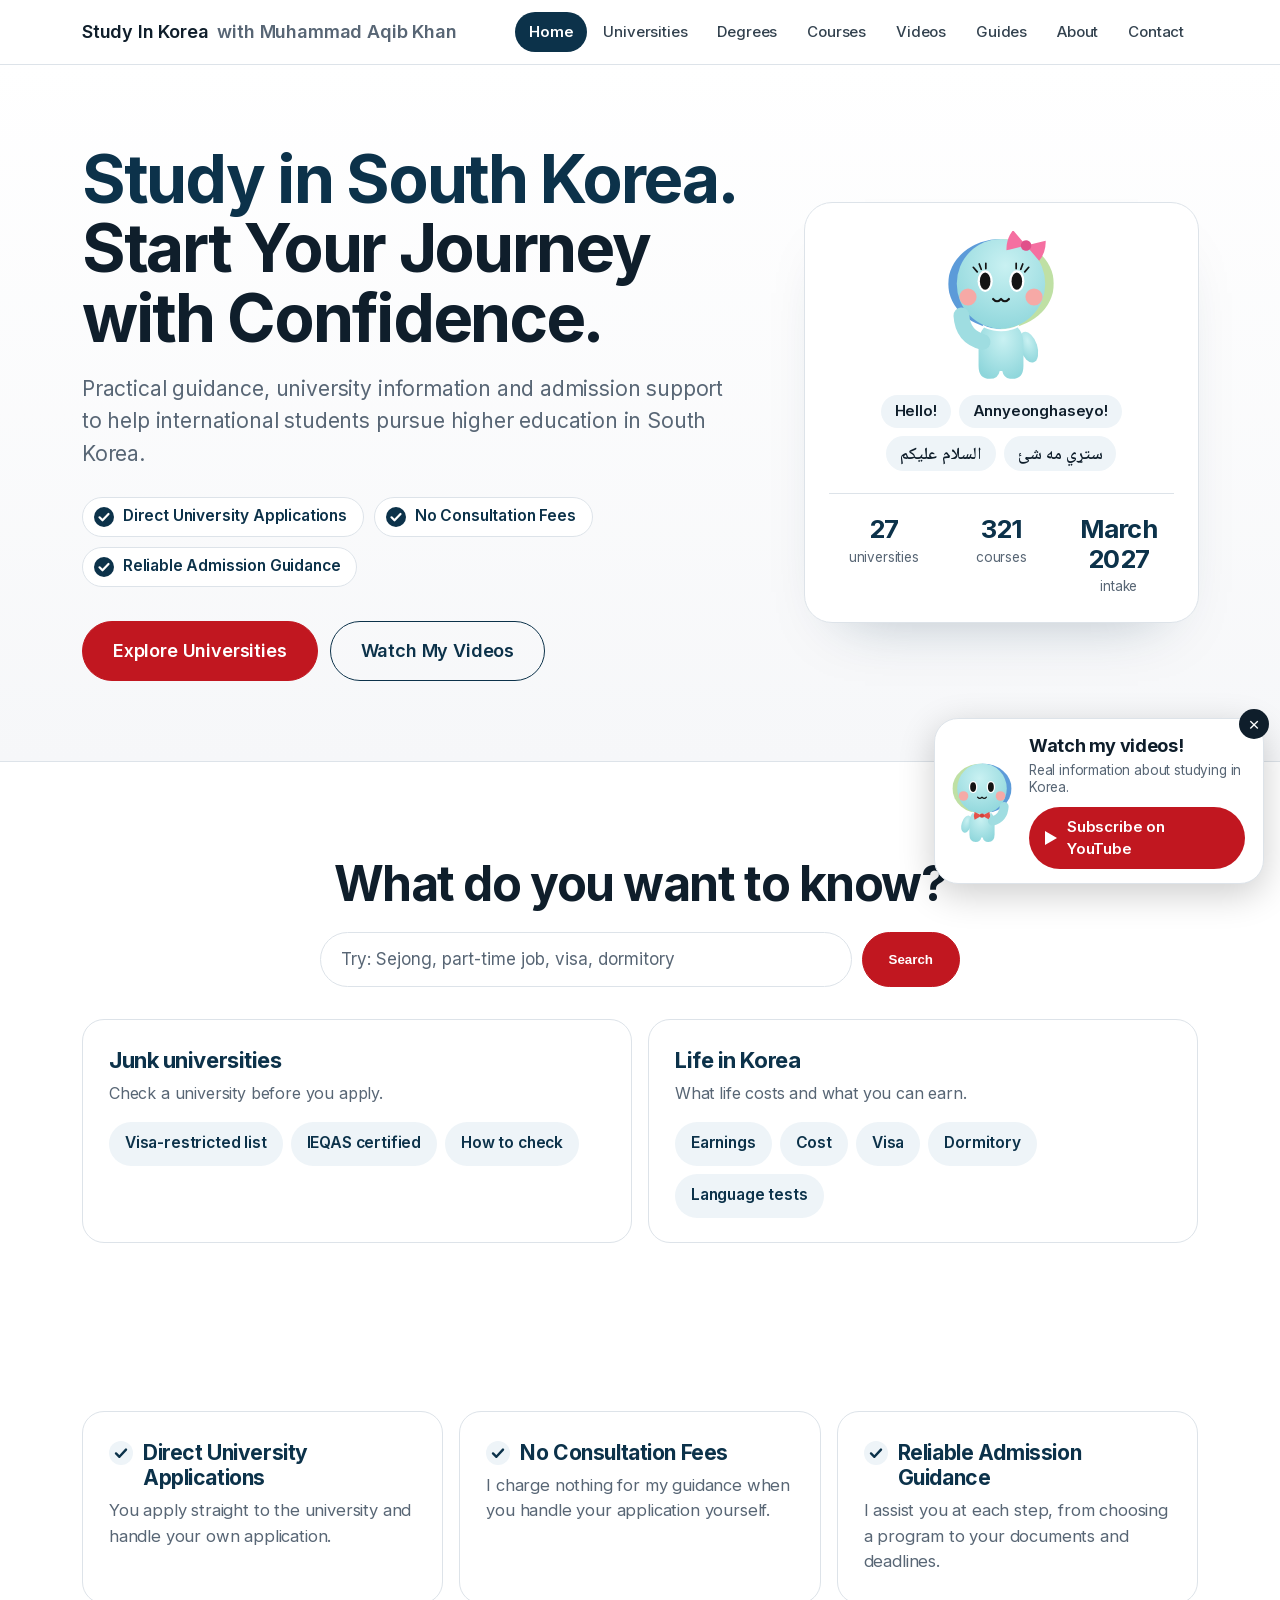
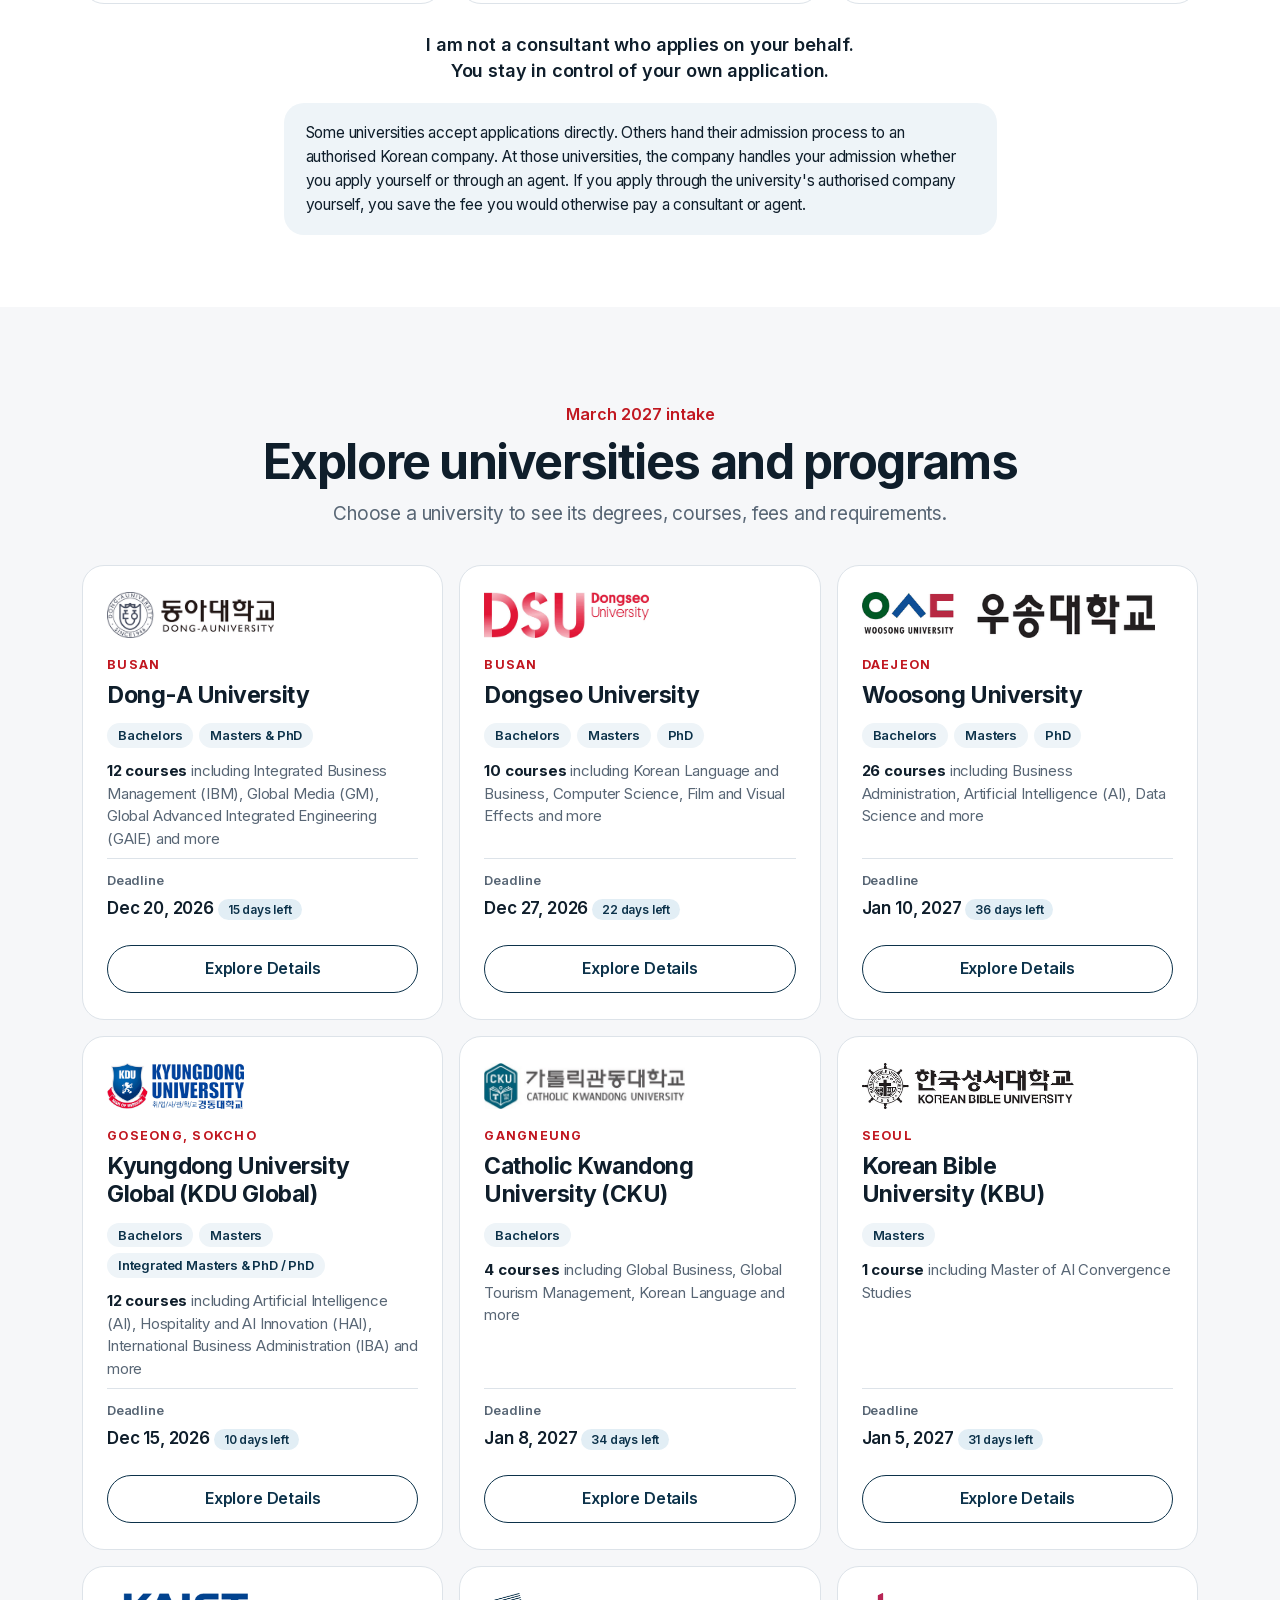
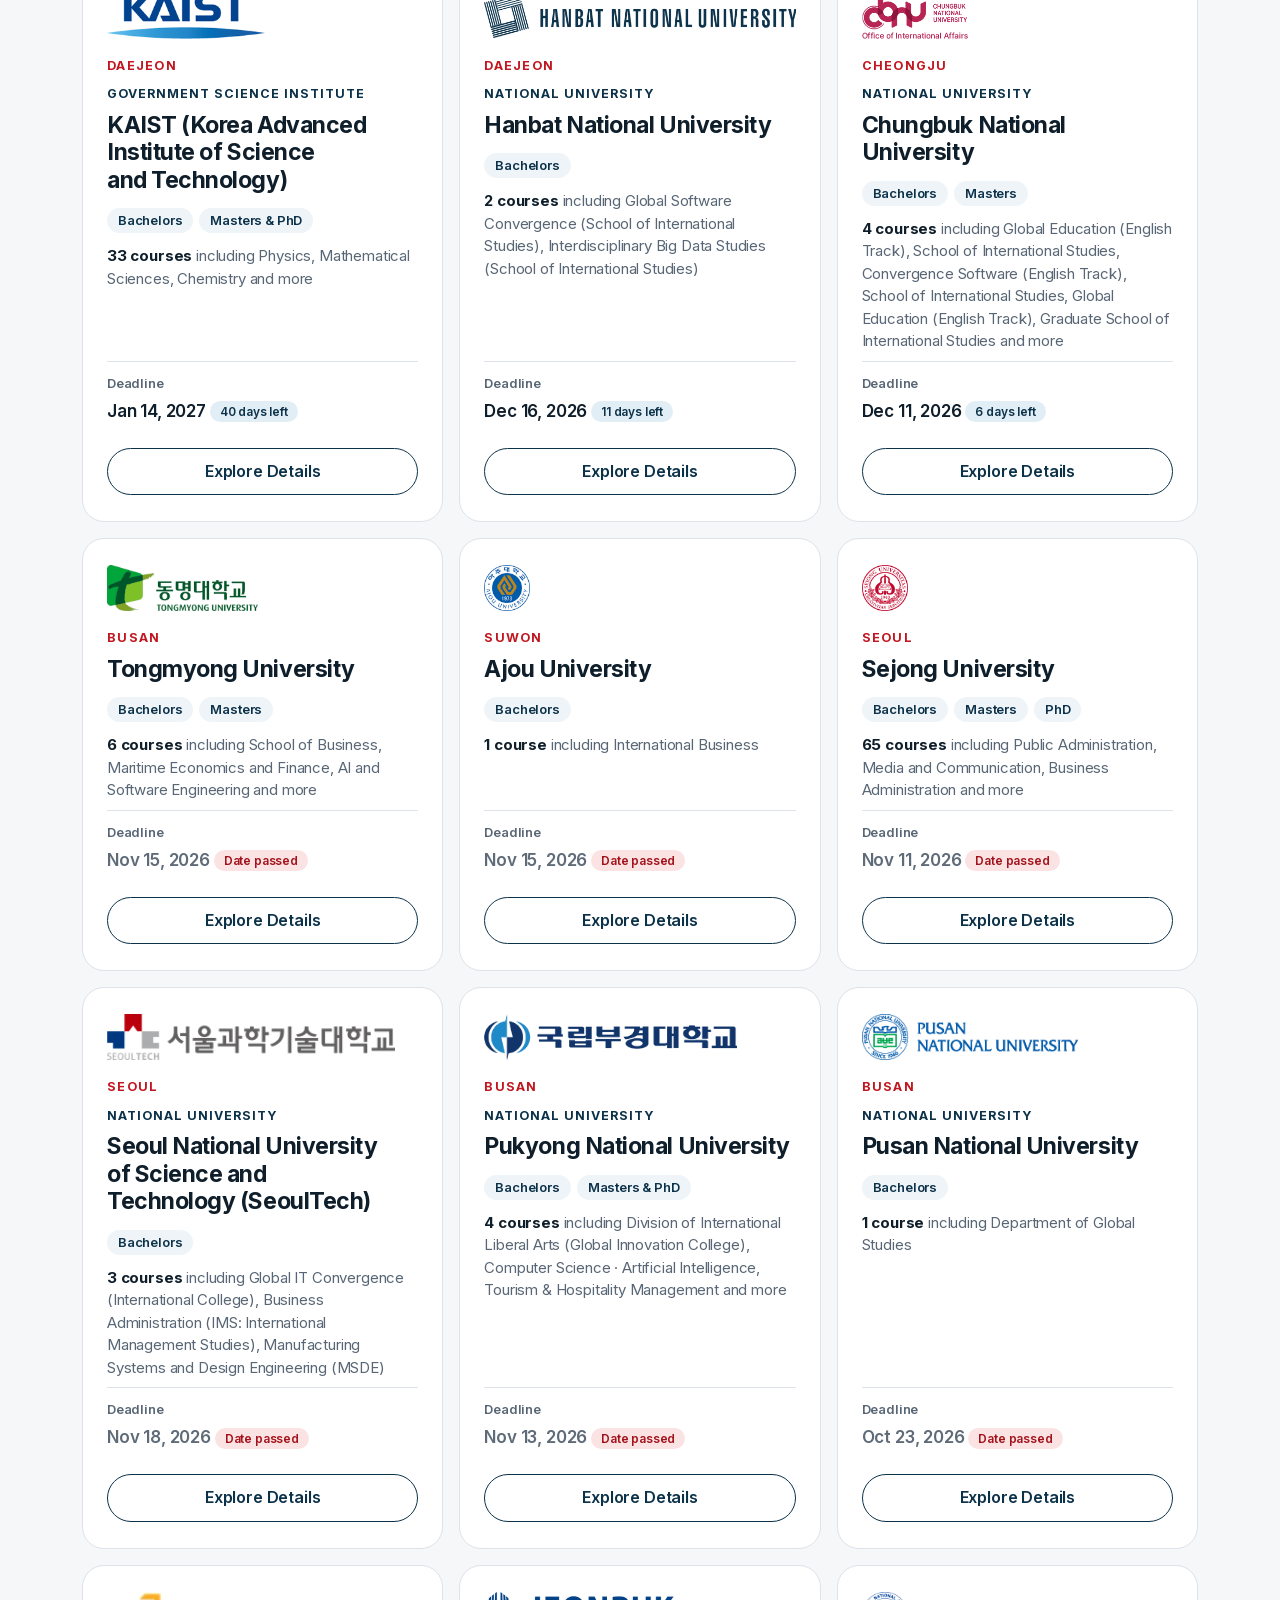
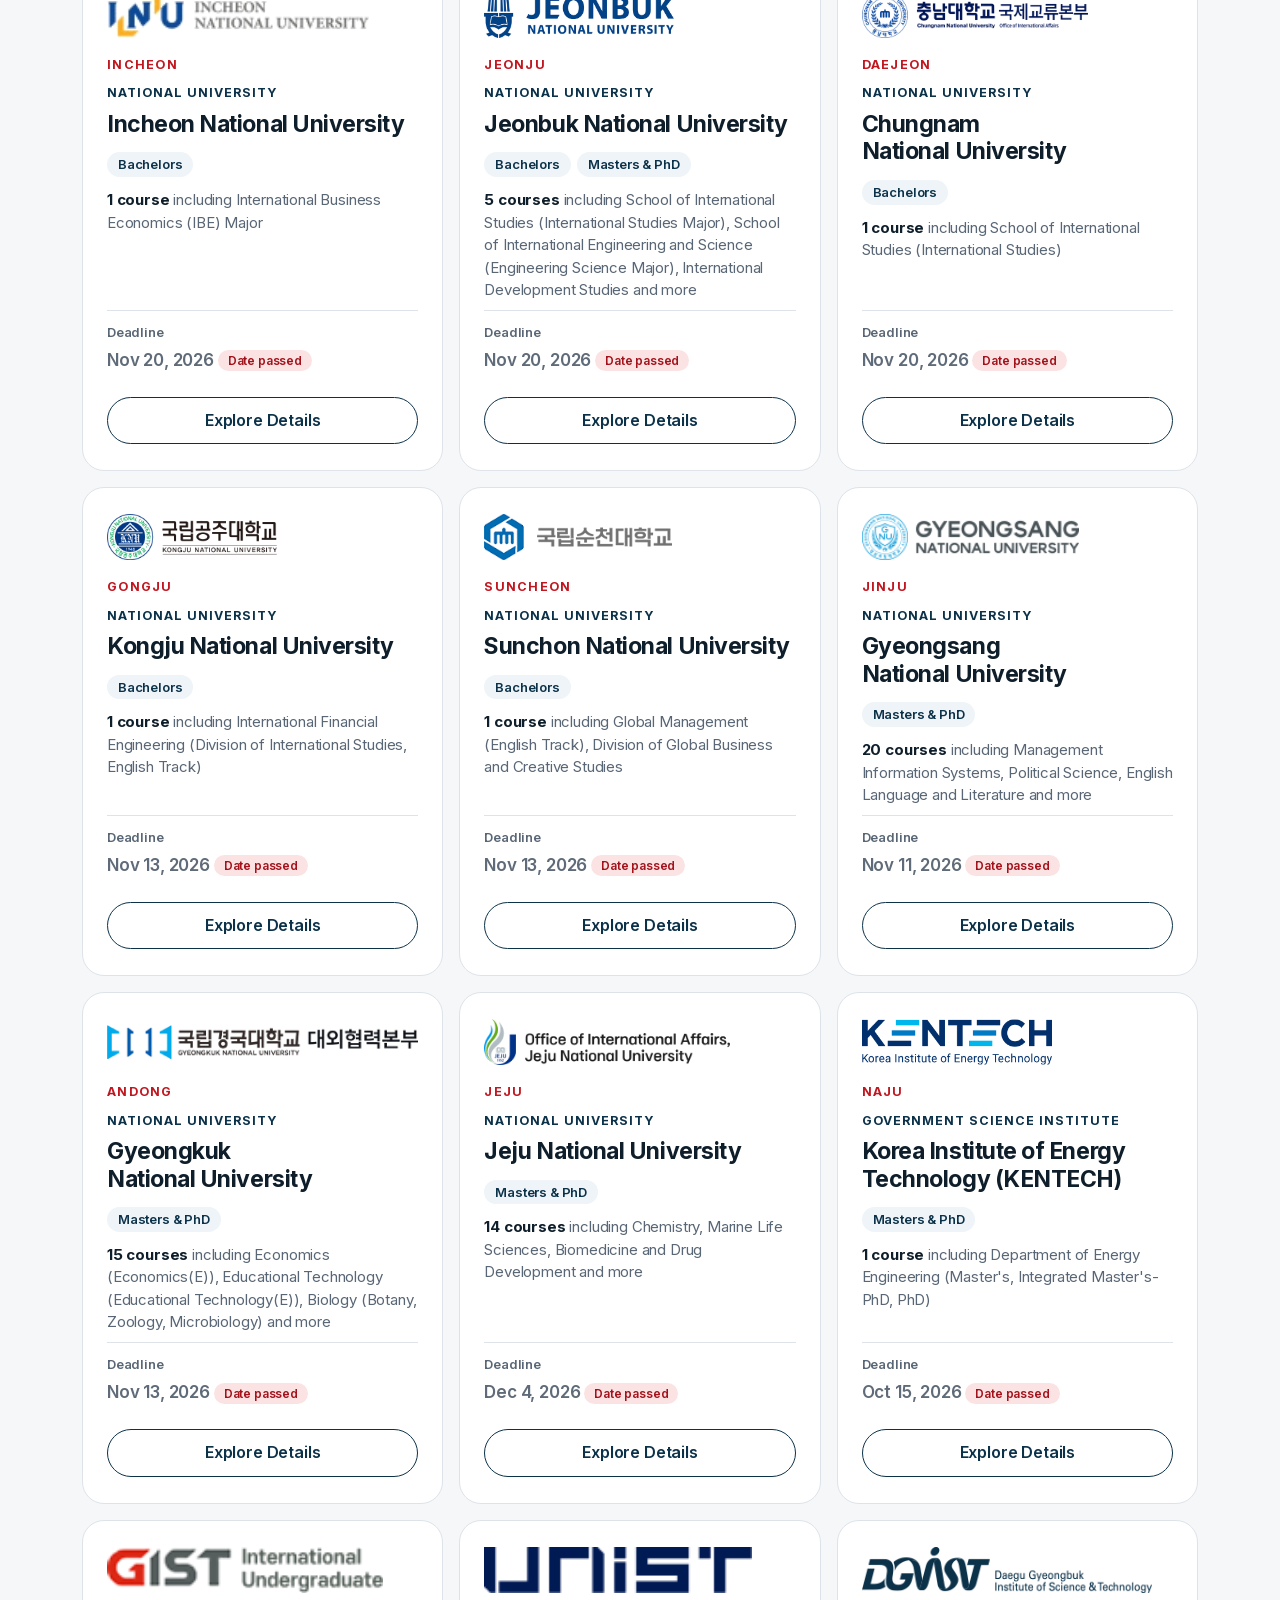
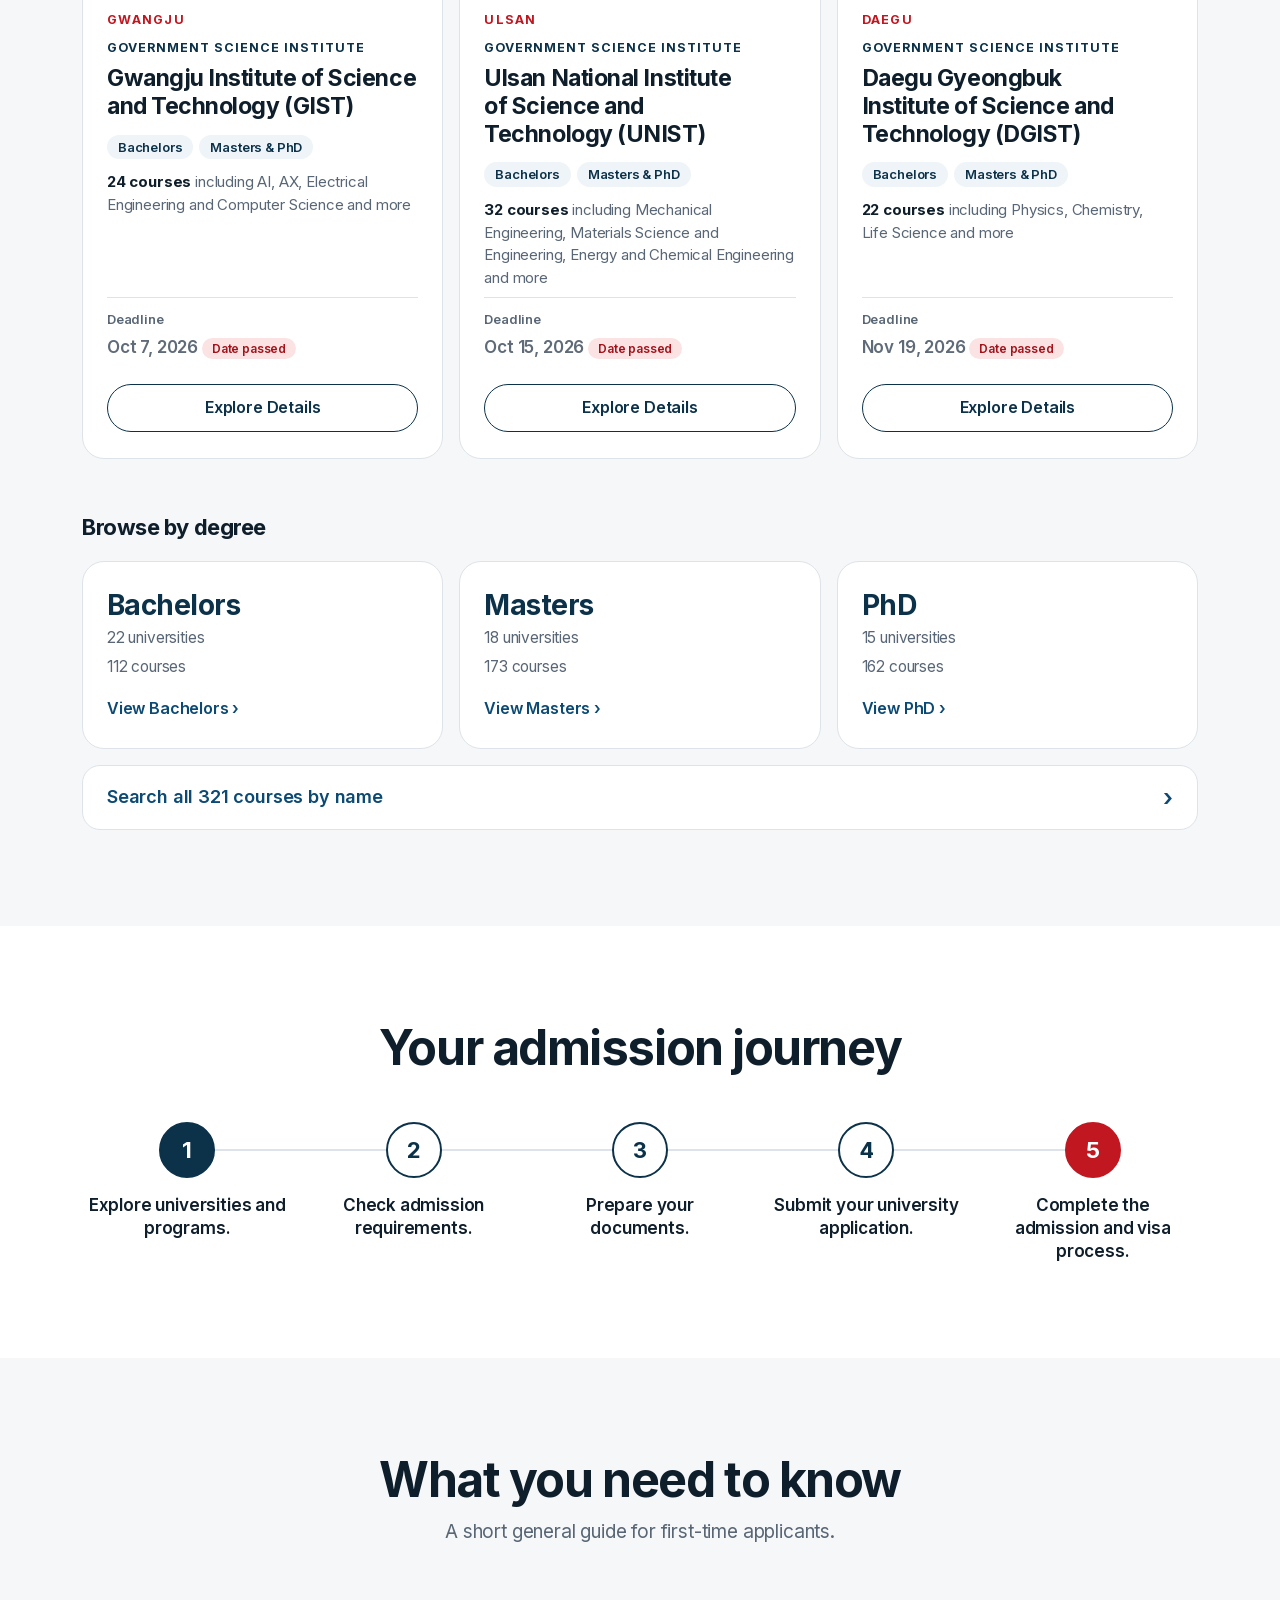
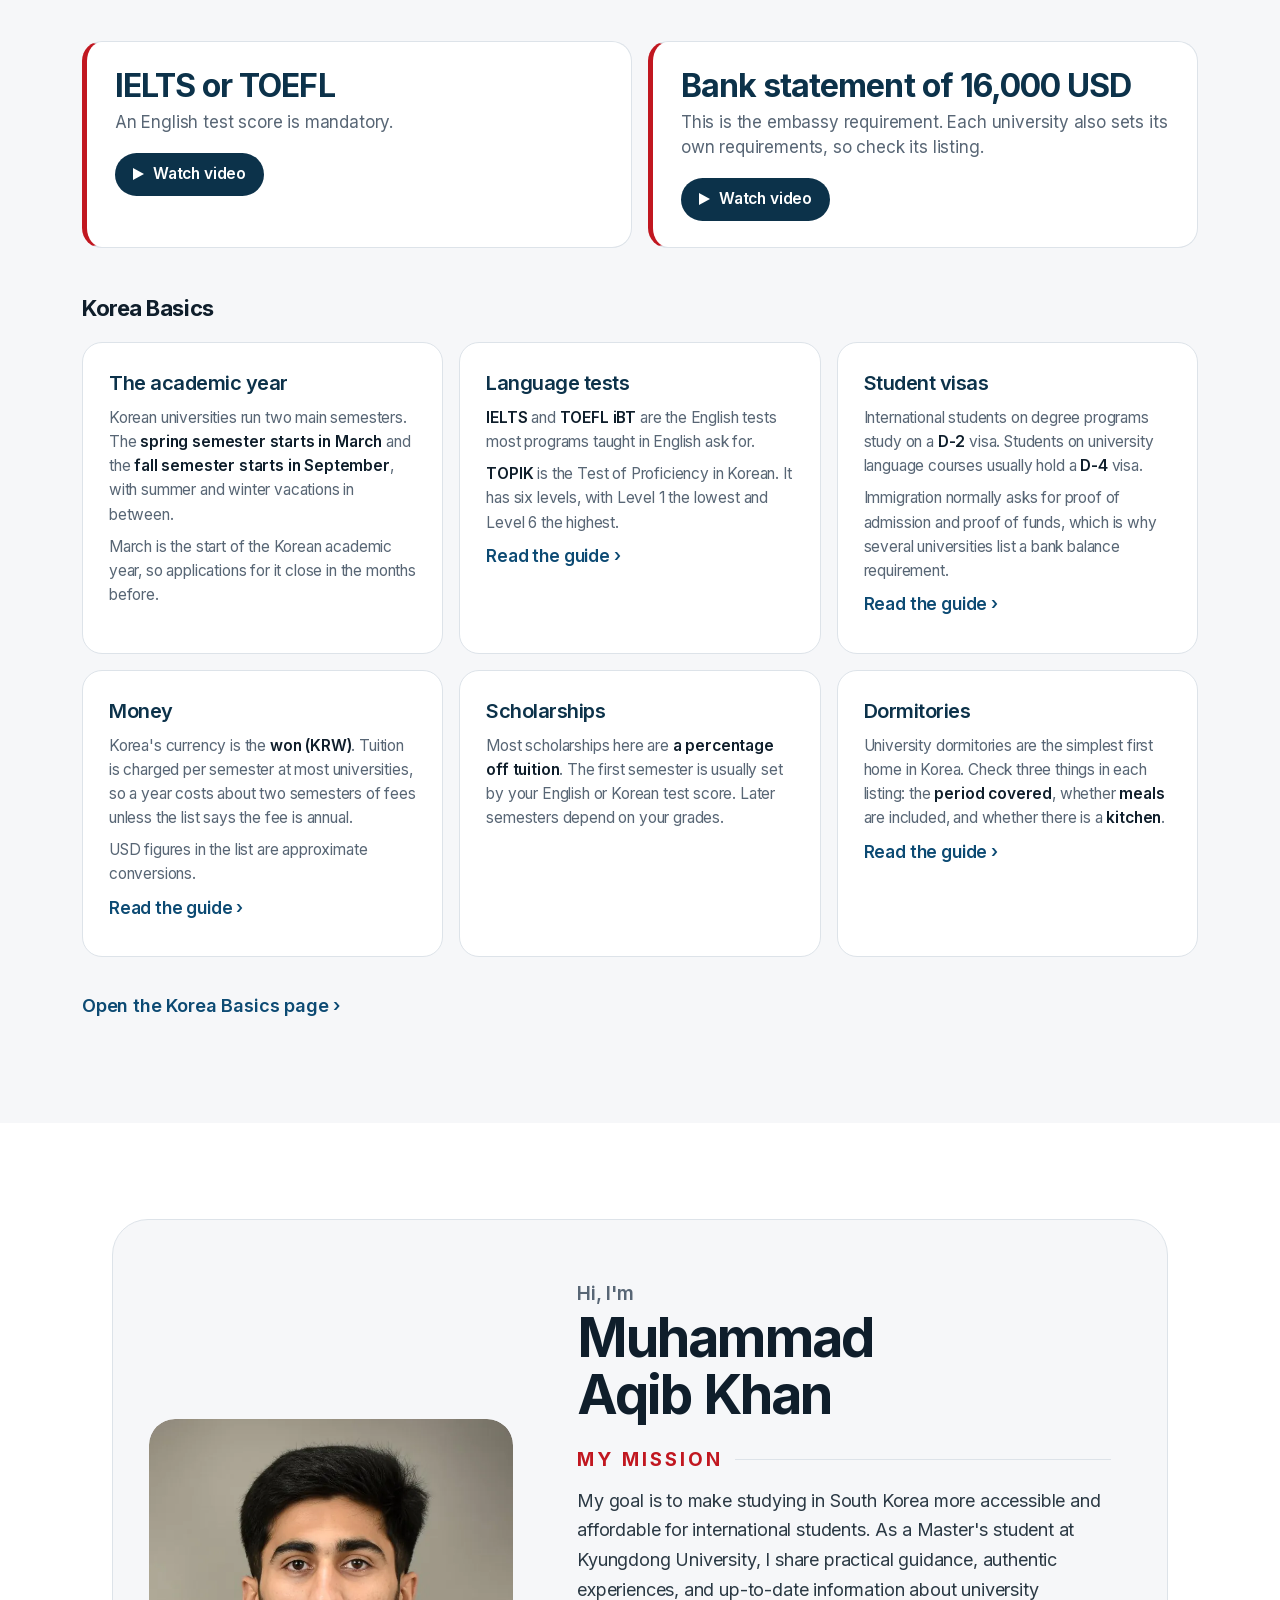
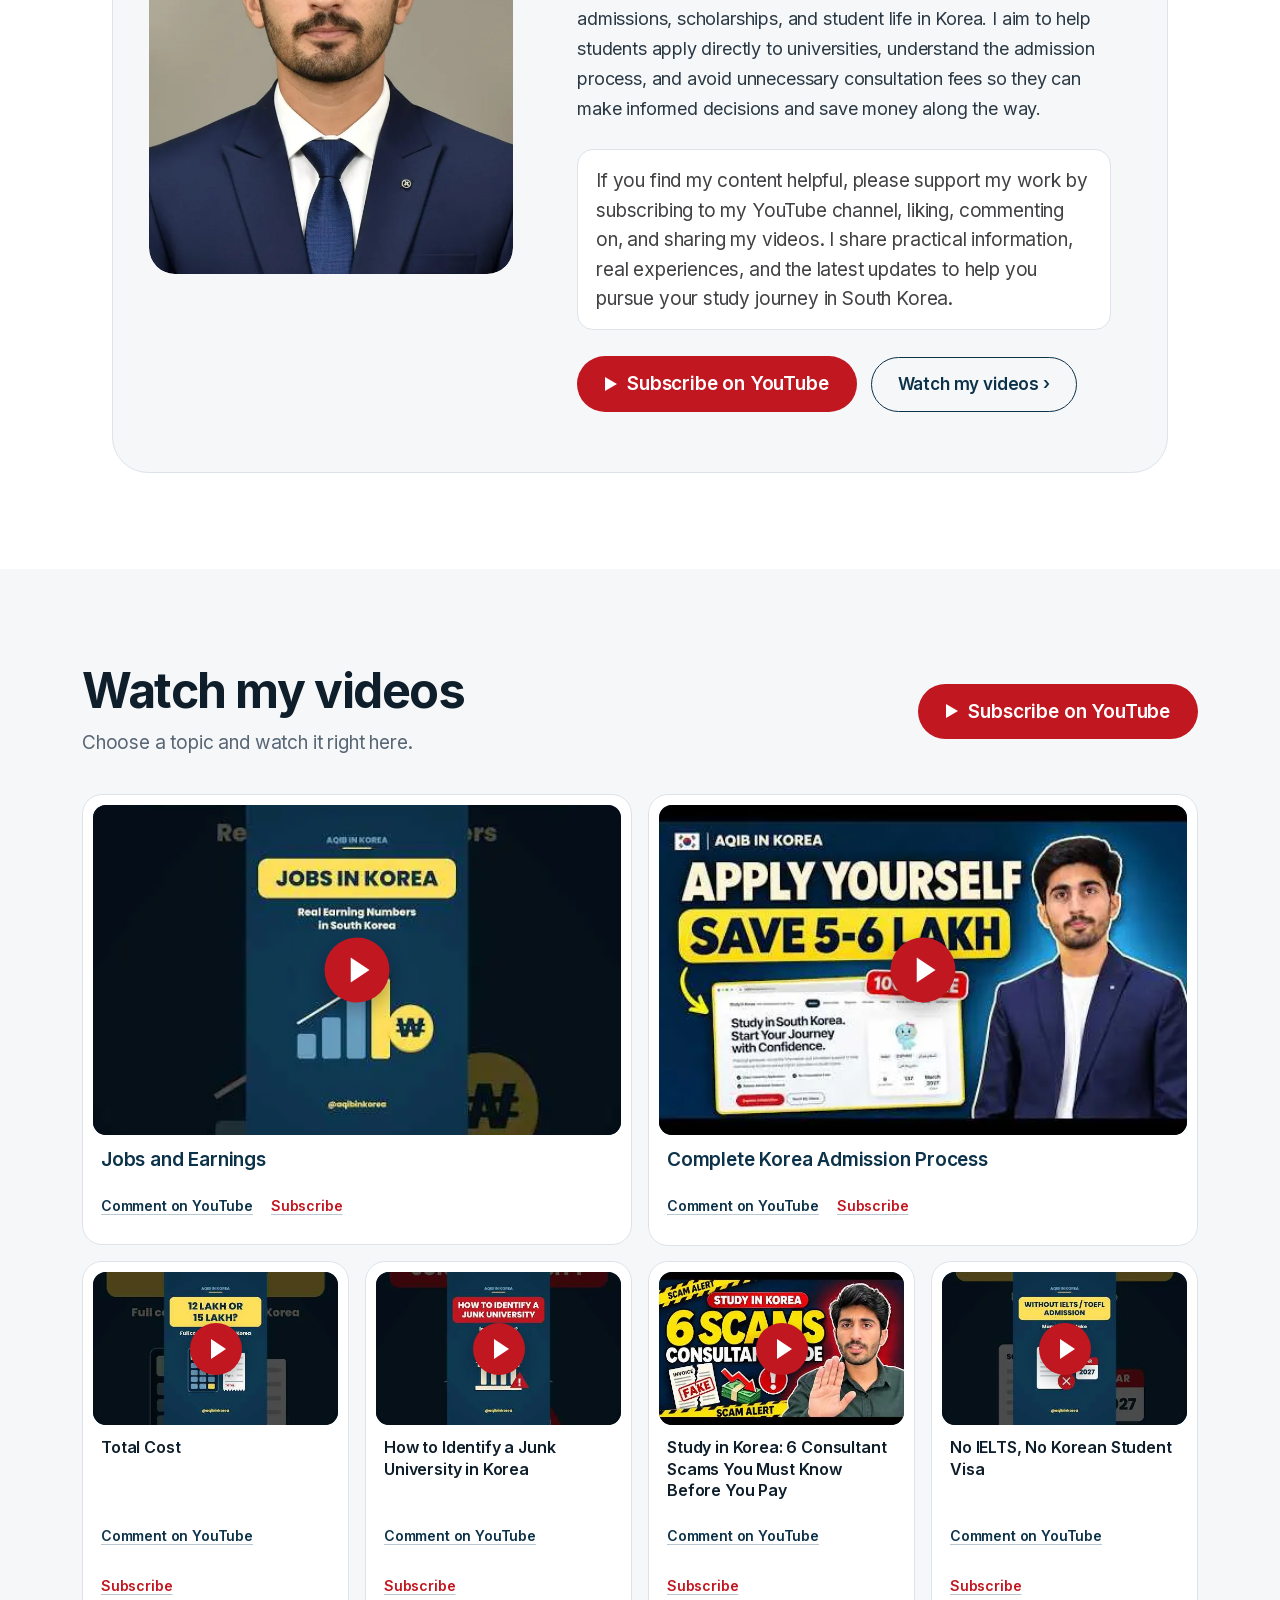
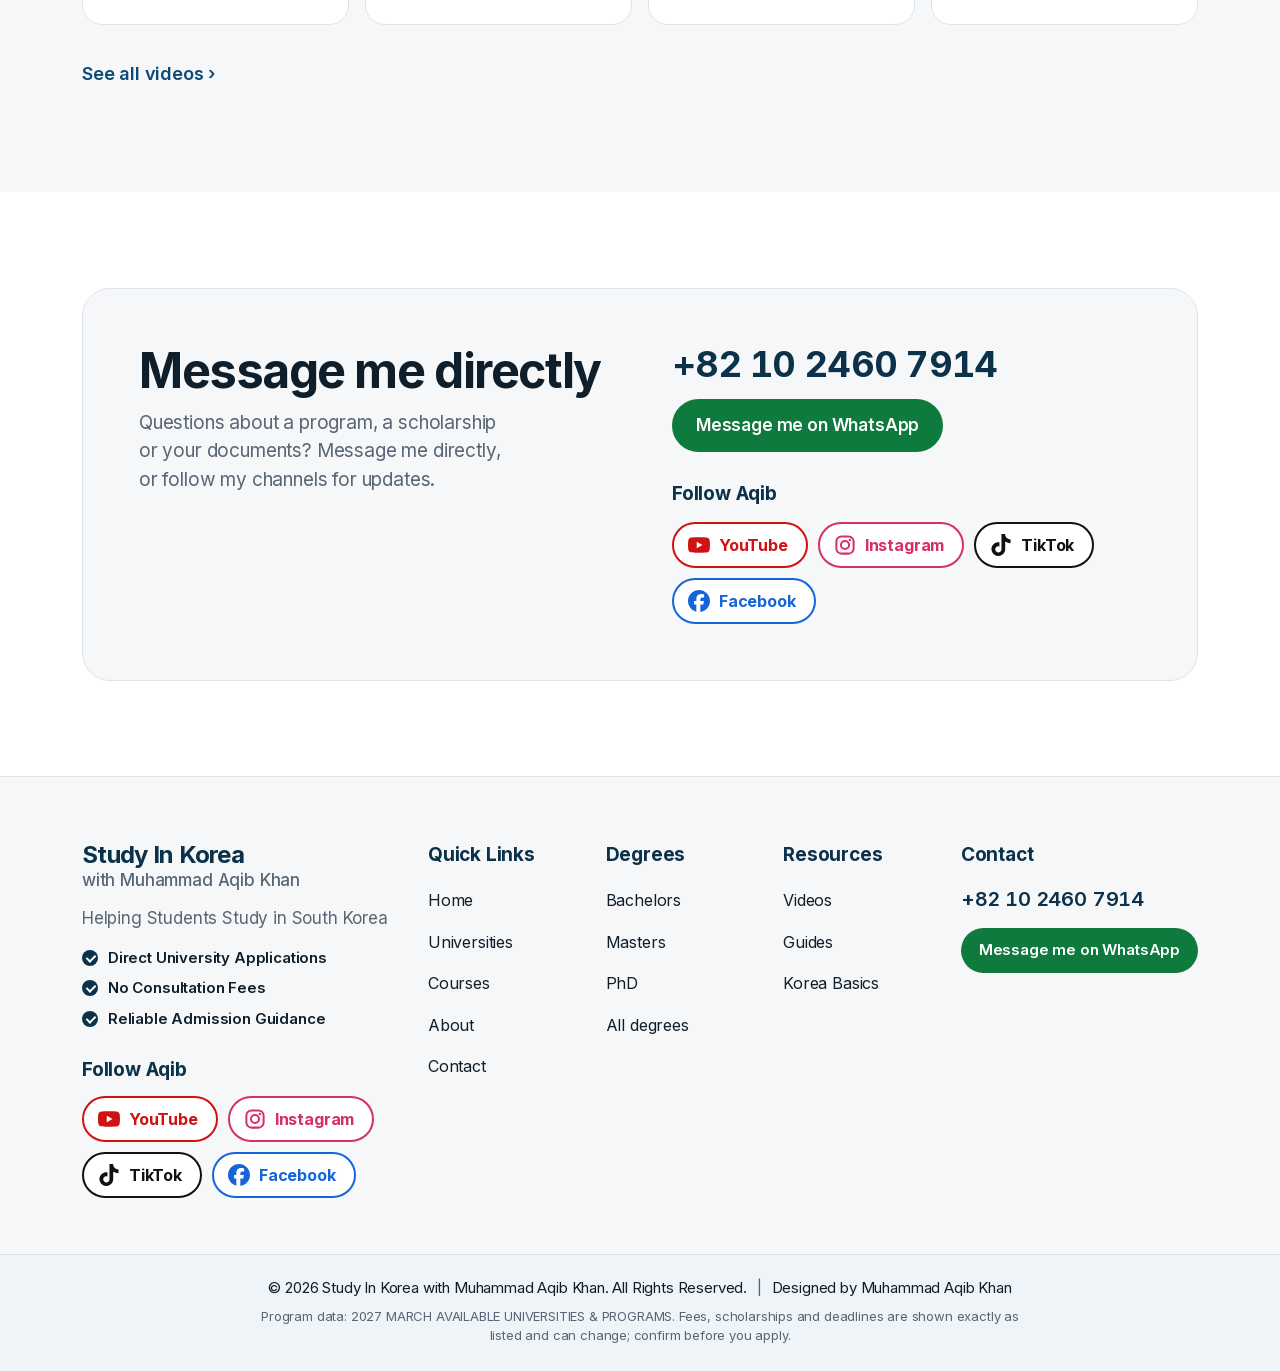
==== commit 7ef3b86b: "Add new YouTube videos to the website" ====
--- a/index.html
+++ b/index.html
@@ -146,7 +146,7 @@
     </div>
     <div class="vgrid">
       <div class="vcard big"><a class="vthumb" href="https://youtube.com/shorts/KtlXp7r9gZ0" target="_blank" rel="noopener" data-yt="KtlXp7r9gZ0" aria-label="Play video: Jobs and Earnings"><picture><source srcset="assets/thumbs/KtlXp7r9gZ0.49dd866444.webp" type="image/webp"><img src="assets/thumbs/KtlXp7r9gZ0.8209f09aab.jpg" alt="" width="480" height="360" decoding="async" loading="lazy" onerror="this.remove()"></picture><i class="vplay" aria-hidden="true"></i></a><b>Jobs and Earnings</b><span class="vact"><a href="https://youtube.com/shorts/KtlXp7r9gZ0" target="_blank" rel="noopener">Comment<span class="vlong">&nbsp;on YouTube</span></a><a href="https://www.youtube.com/@aqibinkorea?sub_confirmation=1" target="_blank" rel="noopener">Subscribe</a></span></div>
-      <div class="vcard big"><a class="vthumb" href="https://www.youtube.com/watch?v=uMg7hQPDkKw" target="_blank" rel="noopener" data-yt="uMg7hQPDkKw" aria-label="Play video: Complete Korea Admission Process"><picture><source srcset="assets/thumbs/uMg7hQPDkKw.7c306d5cdc.webp" type="image/webp"><img src="assets/thumbs/uMg7hQPDkKw.c3ea9e5d3e.jpg" alt="" width="480" height="360" decoding="async" loading="lazy" onerror="this.remove()"></picture><i class="vplay" aria-hidden="true"></i></a><b>Complete Korea Admission Process</b><span class="vact"><a href="https://www.youtube.com/watch?v=uMg7hQPDkKw" target="_blank" rel="noopener">Comment<span class="vlong">&nbsp;on YouTube</span></a><a href="https://www.youtube.com/@aqibinkorea?sub_confirmation=1" target="_blank" rel="noopener">Subscribe</a></span></div>
+      <div class="vcard big"><a class="vthumb" href="https://www.youtube.com/watch?v=Fq2gaxPoaKY" target="_blank" rel="noopener" data-yt="Fq2gaxPoaKY" aria-label="Play video: Complete Korea Admission Process"><picture><source srcset="assets/thumbs/Fq2gaxPoaKY.7c306d5cdc.webp" type="image/webp"><img src="assets/thumbs/Fq2gaxPoaKY.c3ea9e5d3e.jpg" alt="" width="480" height="360" decoding="async" loading="lazy" onerror="this.remove()"></picture><i class="vplay" aria-hidden="true"></i></a><b>Complete Korea Admission Process</b><span class="vact"><a href="https://www.youtube.com/watch?v=Fq2gaxPoaKY" target="_blank" rel="noopener">Comment<span class="vlong">&nbsp;on YouTube</span></a><a href="https://www.youtube.com/@aqibinkorea?sub_confirmation=1" target="_blank" rel="noopener">Subscribe</a></span></div>
       <div class="vcard"><a class="vthumb" href="https://youtube.com/shorts/T5EWk6QQUks" target="_blank" rel="noopener" data-yt="T5EWk6QQUks" aria-label="Play video: Total Cost"><picture><source srcset="assets/thumbs/T5EWk6QQUks.a0a62dd0f2.webp" type="image/webp"><img src="assets/thumbs/T5EWk6QQUks.ed5bd4e248.jpg" alt="" width="480" height="360" decoding="async" loading="lazy" onerror="this.remove()"></picture><i class="vplay" aria-hidden="true"></i></a><b>Total Cost</b><span class="vact"><a href="https://youtube.com/shorts/T5EWk6QQUks" target="_blank" rel="noopener">Comment<span class="vlong">&nbsp;on YouTube</span></a><a href="https://www.youtube.com/@aqibinkorea?sub_confirmation=1" target="_blank" rel="noopener">Subscribe</a></span></div>
       <div class="vcard"><a class="vthumb" href="https://www.youtube.com/shorts/G0jr0b2E2dE" target="_blank" rel="noopener" data-yt="G0jr0b2E2dE" aria-label="Play video: How to Identify a Junk University in Korea"><picture><source srcset="assets/thumbs/G0jr0b2E2dE.6d50d5d64a.webp" type="image/webp"><img src="assets/thumbs/G0jr0b2E2dE.7cdf24777f.jpg" alt="" width="480" height="360" decoding="async" loading="lazy" onerror="this.remove()"></picture><i class="vplay" aria-hidden="true"></i></a><b>How to Identify a Junk University in Korea</b><span class="vact"><a href="https://www.youtube.com/shorts/G0jr0b2E2dE" target="_blank" rel="noopener">Comment<span class="vlong">&nbsp;on YouTube</span></a><a href="https://www.youtube.com/@aqibinkorea?sub_confirmation=1" target="_blank" rel="noopener">Subscribe</a></span></div>
       <div class="vcard"><a class="vthumb" href="https://www.youtube.com/watch?v=JNg7wtWep3E" target="_blank" rel="noopener" data-yt="JNg7wtWep3E" aria-label="Play video: Study in Korea: 6 Consultant Scams You Must Know Before You Pay"><picture><source srcset="assets/thumbs/JNg7wtWep3E.4514fc0144.webp" type="image/webp"><img src="assets/thumbs/JNg7wtWep3E.d3dc0591fb.jpg" alt="" width="480" height="360" decoding="async" loading="lazy" onerror="this.remove()"></picture><i class="vplay" aria-hidden="true"></i></a><b>Study in Korea: 6 Consultant Scams You Must Know Before You Pay</b><span class="vact"><a href="https://www.youtube.com/watch?v=JNg7wtWep3E" target="_blank" rel="noopener">Comment<span class="vlong">&nbsp;on YouTube</span></a><a href="https://www.youtube.com/@aqibinkorea?sub_confirmation=1" target="_blank" rel="noopener">Subscribe</a></span></div>
@@ -1784,7 +1784,7 @@
   <h2 class="vsh">Start here</h2>
   <div class="lvgrid two">
     <div class="vcard lv"><a class="vthumb" href="https://youtube.com/shorts/KtlXp7r9gZ0" target="_blank" rel="noopener" data-yt="KtlXp7r9gZ0" aria-label="Play video: Jobs and Earnings"><picture><source srcset="assets/thumbs/KtlXp7r9gZ0.49dd866444.webp" type="image/webp"><img src="assets/thumbs/KtlXp7r9gZ0.8209f09aab.jpg" alt="" width="480" height="360" decoding="async" loading="lazy" onerror="this.remove()"></picture><i class="vplay" aria-hidden="true"></i></a><span class="lvt"><b>Jobs and Earnings</b><span class="lvd">A detailed explanation about jobs for Bachelors and Masters students, and earnings.</span></span><span class="vact"><a href="https://youtube.com/shorts/KtlXp7r9gZ0" target="_blank" rel="noopener">Comment<span class="vlong">&nbsp;on YouTube</span></a><a href="https://www.youtube.com/@aqibinkorea?sub_confirmation=1" target="_blank" rel="noopener">Subscribe</a></span></div>
-    <div class="vcard lv"><a class="vthumb" href="https://www.youtube.com/watch?v=uMg7hQPDkKw" target="_blank" rel="noopener" data-yt="uMg7hQPDkKw" aria-label="Play video: Complete Korea Admission Process"><picture><source srcset="assets/thumbs/uMg7hQPDkKw.7c306d5cdc.webp" type="image/webp"><img src="assets/thumbs/uMg7hQPDkKw.c3ea9e5d3e.jpg" alt="" width="480" height="360" decoding="async" loading="lazy" onerror="this.remove()"></picture><i class="vplay" aria-hidden="true"></i></a><span class="lvt"><time datetime="2026-11-17">Nov 17, 2026</time><b>Complete Korea Admission Process</b><span class="lvd">You don't need to pay a consultant lakhs of rupees to get admission in Korea. In this video I show you the complete admission process step by step, live on screen: from choosing a university to submitting your application.</span></span><span class="vact"><a href="https://www.youtube.com/watch?v=uMg7hQPDkKw" target="_blank" rel="noopener">Comment<span class="vlong">&nbsp;on YouTube</span></a><a href="https://www.youtube.com/@aqibinkorea?sub_confirmation=1" target="_blank" rel="noopener">Subscribe</a></span></div>
+    <div class="vcard lv"><a class="vthumb" href="https://www.youtube.com/watch?v=Fq2gaxPoaKY" target="_blank" rel="noopener" data-yt="Fq2gaxPoaKY" aria-label="Play video: Complete Korea Admission Process"><picture><source srcset="assets/thumbs/Fq2gaxPoaKY.7c306d5cdc.webp" type="image/webp"><img src="assets/thumbs/Fq2gaxPoaKY.c3ea9e5d3e.jpg" alt="" width="480" height="360" decoding="async" loading="lazy" onerror="this.remove()"></picture><i class="vplay" aria-hidden="true"></i></a><span class="lvt"><time datetime="2026-11-22">Nov 22, 2026</time><b>Complete Korea Admission Process</b><span class="lvd">You don't need to pay a consultant lakhs of rupees to get admission in Korea. In this video I show you the complete admission process step by step, live on screen: from choosing a university to submitting your application.</span></span><span class="vact"><a href="https://www.youtube.com/watch?v=Fq2gaxPoaKY" target="_blank" rel="noopener">Comment<span class="vlong">&nbsp;on YouTube</span></a><a href="https://www.youtube.com/@aqibinkorea?sub_confirmation=1" target="_blank" rel="noopener">Subscribe</a></span></div>
     <div class="vcard lv"><a class="vthumb" href="https://youtube.com/shorts/T5EWk6QQUks" target="_blank" rel="noopener" data-yt="T5EWk6QQUks" aria-label="Play video: Total Cost"><picture><source srcset="assets/thumbs/T5EWk6QQUks.a0a62dd0f2.webp" type="image/webp"><img src="assets/thumbs/T5EWk6QQUks.ed5bd4e248.jpg" alt="" width="480" height="360" decoding="async" loading="lazy" onerror="this.remove()"></picture><i class="vplay" aria-hidden="true"></i></a><span class="lvt"><b>Total Cost</b></span><span class="vact"><a href="https://youtube.com/shorts/T5EWk6QQUks" target="_blank" rel="noopener">Comment<span class="vlong">&nbsp;on YouTube</span></a><a href="https://www.youtube.com/@aqibinkorea?sub_confirmation=1" target="_blank" rel="noopener">Subscribe</a></span></div>
     <div class="vcard lv"><a class="vthumb" href="https://www.youtube.com/shorts/G0jr0b2E2dE" target="_blank" rel="noopener" data-yt="G0jr0b2E2dE" aria-label="Play video: How to Identify a Junk University in Korea"><picture><source srcset="assets/thumbs/G0jr0b2E2dE.6d50d5d64a.webp" type="image/webp"><img src="assets/thumbs/G0jr0b2E2dE.7cdf24777f.jpg" alt="" width="480" height="360" decoding="async" loading="lazy" onerror="this.remove()"></picture><i class="vplay" aria-hidden="true"></i></a><span class="lvt"><time datetime="2026-11-16">Nov 16, 2026</time><b>How to Identify a Junk University in Korea</b><span class="lvd">How do you tell whether a Korean university is worth applying to? Admission to the wrong one can cost you your visa — and most students only find out after they’ve paid.</span></span><span class="vact"><a href="https://www.youtube.com/shorts/G0jr0b2E2dE" target="_blank" rel="noopener">Comment<span class="vlong">&nbsp;on YouTube</span></a><a href="https://www.youtube.com/@aqibinkorea?sub_confirmation=1" target="_blank" rel="noopener">Subscribe</a></span></div>
   </div>
@@ -1907,7 +1907,7 @@
     </div>
   </div>
 </div></section>
-<script type="application/json" id="qidx">[["Visa-restricted universities","Guide","visa-restricted","Visa-restricted list junk fake restricted banned blacklist visa ban list universities avoid geumgang suwon catholic joong-ang sangha hyupsung busan kyungsang arts hanyeong salvation army transnational nungin bible baptist sunbokeum ezra healing counseling hapdong daegu haany sangji howon mokpo In February 2026, Korea's Ministry of Justice and Ministry of Education named 16 universities where student visas for degree programs are banned in principle for one year from the fall 2026 semester. Four more are restricted for Korean language programs. If a university is on this list, do not apply to it for the March 2027 intake."],["IEQAS certified universities","Guide","ieqas","IEQAS certified ieqas certified certification accredited recognised quality good universities list IEQAS (International Education Quality Assurance System) is a certificate from Korea's Ministry of Education and Ministry of Justice. At certified universities the student visa review is simpler: the standard admission letter is usually enough, although students from some countries must still show financial documents. In the 2025 evaluation, 181 universities were certified for degree programs and 123 for language programs."],["How to check a university","Guide","check-a-university","How to check how to check verify junk fake university real genuine scam safe Before you apply, check that the university is not on the visa-restricted list , that it is IEQAS certified , and that it appears on Higher Education in Korea (academyinfo.go.kr), Korea's official university information site. Then apply through the university's official channel."],["Part-time work and earnings","Guide","earnings","Earnings job jobs work part-time parttime earn earnings salary wage minimum wage hours permit arbeit You need a part-time work permit from immigration before you start any job. With the required Korean level, Bachelor's students may work 25 hours a week during the semester and Master's and PhD students 30 hours , with no limit at weekends and in vacations. Without it, the limit is 10 hours a week (15 for graduate students). The minimum wage is KRW 10,320 an hour in 2026 and KRW 10,700 an hour from 1 January 2027."],["Cost of living in Korea","Guide","cost","Cost cost costs living expenses money budget monthly rent food bank statement funds The government's Study in Korea portal estimates KRW 750,000 to 1,000,000 a month for living costs, not counting tuition. Tuition is charged per semester and is listed on each university page on this website."],["Student visa (D-2)","Guide","visa","Visa visa d-2 d2 d-4 d4 embassy documents arc alien registration card residence permit immigration e-visa evisa online visa embassy track bachelors masters phd Degree students study on a D-2 visa . Bachelor's students apply at the Korean Embassy: the e-visa is not available to them. Master's and PhD students at an accredited university can get an e-visa . At the Korean Embassy in Pakistan you apply in person, and processing takes at least 8 weeks . Within 90 days of arriving in Korea you must register for an Alien Registration Card. Korean language students usually hold a D-4 visa ."],["Dormitories","Guide","dormitory","Dormitory dormitory dorm hostel accommodation housing room live stay University dormitories are the simplest first home in Korea. Check three things in each listing: the period covered , whether meals are included, and whether there is a kitchen ."],["Language tests","Guide","language-tests","Language tests language test tests ielts toefl topik korean english level score exam IELTS and TOEFL iBT are the English tests most programs taught in English ask for. TOPIK is the Test of Proficiency in Korean: TOPIK I gives levels 1–2 and TOPIK II gives levels 3–6. TOPIK results are valid for two years."],["Tongmyong University","University","uni-tongmyong","Busan"],["Tongmyong University: Bachelors","Degree","uni-tongmyong-bachelors","Busan Bachelors scholarship fees deadline apply"],["School of Business","Course","uni-tongmyong-bachelors","Tongmyong University Bachelors • Marketing • International Business & Management • Supply Chain Management • AI & Intelligent Business Systems • Advance Financial Literacy"],["Maritime Economics and Finance","Course","uni-tongmyong-bachelors","Tongmyong University Bachelors "],["AI and Software Engineering","Course","uni-tongmyong-bachelors","Tongmyong University Bachelors (Blockchain + DeFi)"],["Mechanical and Automotive Engineering","Course","uni-tongmyong-bachelors","Tongmyong University Bachelors "],["Tongmyong University: Masters","Degree","uni-tongmyong-masters","Busan Masters scholarship fees deadline apply"],["Global Business","Course","uni-tongmyong-masters","Tongmyong University Masters • Global Business and Logistics Major • Port/Logistics Management Major"],["AI Convergence","Course","uni-tongmyong-masters","Tongmyong University Masters "],["Dong-A University","University","uni-dong-a","Busan"],["Dong-A University: Bachelors","Degree","uni-dong-a-bachelors","Busan Bachelors scholarship fees deadline apply"],["Integrated Business Management (IBM)","Course","uni-dong-a-bachelors","Dong-A University Bachelors "],["Global Media (GM)","Course","uni-dong-a-bachelors","Dong-A University Bachelors "],["Global Advanced Integrated Engineering (GAIE)","Course","uni-dong-a-bachelors","Dong-A University Bachelors "],["Global IT (GIT)","Course","uni-dong-a-bachelors","Dong-A University Bachelors "],["Dong-A University: Masters & PhD","Degree","uni-dong-a-masters-phd","Busan Masters & PhD scholarship fees deadline apply"],["English Language and Literature","Course","uni-dong-a-masters-phd","Dong-A University Masters & PhD • Linguistics Major • Literature Major • Education Major"],["Public Administration","Course","uni-dong-a-masters-phd","Dong-A University Masters & PhD • Organization Management Major • Financial Administration Major • Local Administration and Urban Policy Major"],["Public Policy and Public Relations (★PhD Only)","Course","uni-dong-a-masters-phd","Dong-A University Masters & PhD "],["Sociology","Course","uni-dong-a-masters-phd","Dong-A University Masters & PhD • Industrial Society Major • Social Class and Social Change Major"],["Mathematics","Course","uni-dong-a-masters-phd","Dong-A University Masters & PhD • Analysis Major • Algebra Major • Geometry and Topology Major • Applied Mathematics and Statistics Major"],["Fashion and Textiles","Course","uni-dong-a-masters-phd","Dong-A University Masters & PhD "],["ICT Integrated Ocean Smart City Engineering","Course","uni-dong-a-masters-phd","Dong-A University Masters & PhD (Integration majors in Architecture, Civil, and Electronics Engineering)"],["Smart Convergence System Engineering","Course","uni-dong-a-masters-phd","Dong-A University Masters & PhD • Industrial & Management Engineering Major • Mechanical Engineering Major • Materials Science & Engineering Major • Computer Engineering Major • Electronics Engineering Major • Electrical Engineering Major • Health Care Engineering Major • Food Science & Nutrition Engineering Major • Physical Education Engineering Major"],["Dongseo University","University","uni-dongseo","Busan"],["Dongseo University: Bachelors","Degree","uni-dongseo-bachelors","Busan Bachelors scholarship fees deadline apply"],["Korean Language and Business","Course","uni-dongseo-bachelors","Dongseo University Bachelors "],["Computer Science","Course","uni-dongseo-bachelors","Dongseo University Bachelors "],["Film and Visual Effects","Course","uni-dongseo-bachelors","Dongseo University Bachelors "],["Dongseo University: Masters","Degree","uni-dongseo-masters","Busan Masters scholarship fees deadline apply"],["Business Administration","Course","uni-dongseo-masters","Dongseo University Masters "],["Computer Engineering","Course","uni-dongseo-masters","Dongseo University Masters "],["Digital Forensics","Course","uni-dongseo-masters","Dongseo University Masters "],["Visual Contents","Course","uni-dongseo-masters","Dongseo University Masters • Film Major • VFX Major • Animation Major • Digital Media Art Major • Game Major"],["Dongseo University: PhD","Degree","uni-dongseo-phd","Busan PhD scholarship fees deadline apply"],["Business Administration","Course","uni-dongseo-phd","Dongseo University PhD "],["Computer Engineering","Course","uni-dongseo-phd","Dongseo University PhD "],["Visual Contents","Course","uni-dongseo-phd","Dongseo University PhD • Film Major • VFX Major • Animation Major • Digital Media Art Major • Game Major"],["Woosong University","University","uni-woosung","Daejeon"],["Woosong University: Bachelors","Degree","uni-woosung-bachelors","Daejeon Bachelors scholarship fees deadline apply"],["Business Administration","Course","uni-woosung-bachelors","Woosong University Bachelors *Solbridge — AACSB Accredited"],["Artificial Intelligence (AI)","Course","uni-woosung-bachelors","Woosong University Bachelors "],["Data Science","Course","uni-woosung-bachelors","Woosong University Bachelors "],["Global Culinary Arts","Course","uni-woosung-bachelors","Woosong University Bachelors "],["Global Restaurant Management","Course","uni-woosung-bachelors","Woosong University Bachelors "],["AI & Big Data","Course","uni-woosung-bachelors","Woosong University Bachelors "],["Media & Communication Arts","Course","uni-woosung-bachelors","Woosong University Bachelors "],["Global Railroad","Course","uni-woosung-bachelors","Woosong University Bachelors "],["K-Beauty Design","Course","uni-woosung-bachelors","Woosong University Bachelors "],["Global Hospitality","Course","uni-woosung-bachelors","Woosong University Bachelors "],["AI Management","Course","uni-woosung-bachelors","Woosong University Bachelors "],["Early Childhood Education","Course","uni-woosung-bachelors","Woosong University Bachelors "],["Woosong University: Masters","Degree","uni-woosung-masters","Daejeon Masters scholarship fees deadline apply"],["MBA","Course","uni-woosung-masters","Woosong University Masters *Solbridge — AACSB Accredited"],["MSc in Marketing and Analytics","Course","uni-woosung-masters","Woosong University Masters *Solbridge — AACSB Accredited"],["MSc in Technology and Entrepreneurship","Course","uni-woosung-masters","Woosong University Masters *Solbridge — AACSB Accredited"],["Artificial Intelligence (AI)","Course","uni-woosung-masters","Woosong University Masters "],["MSc in AI Convergence","Course","uni-woosung-masters","Woosong University Masters "],["AI Business Management","Course","uni-woosung-masters","Woosong University Masters "],["Hospitality Management","Course","uni-woosung-masters","Woosong University Masters "],["Early Childhood Education","Course","uni-woosung-masters","Woosong University Masters "],["Woosong University: PhD","Degree","uni-woosung-phd","Daejeon PhD scholarship fees deadline apply"],["Global Management","Course","uni-woosung-phd","Woosong University PhD *Solbridge — AACSB Accredited"],["AI Convergence","Course","uni-woosung-phd","Woosong University PhD "],["Artificial Intelligence (AI)","Course","uni-woosung-phd","Woosong University PhD "],["Management Studies","Course","uni-woosung-phd","Woosong University PhD "],["Hospitality and Tourism","Course","uni-woosung-phd","Woosong University PhD "],["Design Management","Course","uni-woosung-phd","Woosong University PhD "],["Ajou University","University","uni-ajou","Suwon"],["Ajou University: Bachelors","Degree","uni-ajou-bachelors","Suwon Bachelors scholarship fees deadline apply"],["International Business","Course","uni-ajou-bachelors","Ajou University Bachelors • International Business Major • IT Business Major"],["Sejong University","University","uni-sejong","Seoul"],["Sejong University: Bachelors","Degree","uni-sejong-bachelors","Seoul Bachelors scholarship fees deadline apply"],["Public Administration","Course","uni-sejong-bachelors","Sejong University Bachelors "],["Media and Communication","Course","uni-sejong-bachelors","Sejong University Bachelors "],["Business Administration","Course","uni-sejong-bachelors","Sejong University Bachelors "],["Economics","Course","uni-sejong-bachelors","Sejong University Bachelors "],["Hospitality, Tourism & Food Service Management","Course","uni-sejong-bachelors","Sejong University Bachelors "],["Computer Science and Engineering","Course","uni-sejong-bachelors","Sejong University Bachelors "],["Creative Studies","Course","uni-sejong-bachelors","Sejong University Bachelors • Comics & Animation Technology Major"],["Global Liberal Studies","Course","uni-sejong-bachelors","Sejong University Bachelors "],["Humanities and Social Sciences","Course","uni-sejong-bachelors","Sejong University Bachelors • Korean Language and Culture Education • International Affairs"],["Convergence Technologies","Course","uni-sejong-bachelors","Sejong University Bachelors • AI and Software • Smart Mobility"],["Entertainment and Content","Course","uni-sejong-bachelors","Sejong University Bachelors • K-Pop Entertainment • Visual and Performing Content • Contemporary Music"],["Sejong University: Masters","Degree","uni-sejong-masters","Seoul Masters scholarship fees deadline apply"],["English Language and Literature","Course","uni-sejong-masters","Sejong University Masters • English Language Convergence Major • Convergence of English Education & Technology Major • AI Translation Convergence Major"],["Public Administration","Course","uni-sejong-masters","Sejong University Masters • Public Administration Major • Public Policy Major"],["Hospitality and Tourism Management","Course","uni-sejong-masters","Sejong University Masters "],["Physics (Thesis Required for Graduation)","Course","uni-sejong-masters","Sejong University Masters "],["Astronomy & Space Science (Thesis Required for Graduation)","Course","uni-sejong-masters","Sejong University Masters "],["Integrative Bioscience & Biotechnology (Thesis Required for Graduation)","Course","uni-sejong-masters","Sejong University Masters "],["Bioresources Engineering (Thesis Required for Graduation)","Course","uni-sejong-masters","Sejong University Masters "],["Food Science & Biotechnology Engineering (Thesis Required for Graduation)","Course","uni-sejong-masters","Sejong University Masters "],["Computer Science and Engineering","Course","uni-sejong-masters","Sejong University Masters "],["Software Engineering","Course","uni-sejong-masters","Sejong University Masters "],["AI Convergence Electronics Engineering (Thesis Required fo Graduation)","Course","uni-sejong-masters","Sejong University Masters "],["Computer and Information Security (Thesis Required for Graduation)","Course","uni-sejong-masters","Sejong University Masters "],["Architectural Engineering","Course","uni-sejong-masters","Sejong University Masters • Architectural Structure Major • Architectural Materials Major • Architectural Environment & Building Systems Major • Building IT/Construction Management Major"],["Architecture","Course","uni-sejong-masters","Sejong University Masters • Architectural Planning Design Major • Architectural Planning Urban Design Major • Architectural Theory & History Major • Construction Management Major • Built Environment and Building Systems Major"],["Civil and Environmental Engineering (Thesis Required for Graduation)","Course","uni-sejong-masters","Sejong University Masters • Structural Engineering Major • Hydro Engineering Major • Geotech and Pavement Engineering Major • Environmental Engineering Major"],["Energy and Mineral Resources (Thesis Required for Graduation)","Course","uni-sejong-masters","Sejong University Masters "],["Mechanical Engineering (Thesis Required for Graduation)","Course","uni-sejong-masters","Sejong University Masters "],["Aerospace Engineering System (Thesis Required for Graduation)","Course","uni-sejong-masters","Sejong University Masters "],["Nanotechnology and Advanced Materials Engineering (Thesis Required for Graduation)","Course","uni-sejong-masters","Sejong University Masters "],["Environment and Energy Engineering","Course","uni-sejong-masters","Sejong University Masters • Climate Change Major • Environmental Science Major"],["Nuclear Engineering (Thesis Required for Graduation)","Course","uni-sejong-masters","Sejong University Masters "],["Artificial Intelligence and Robotics Engineering (Thesis Required for Graduation)","Course","uni-sejong-masters","Sejong University Masters "],["AI and Data Science Engineering","Course","uni-sejong-masters","Sejong University Masters "],["Semiconductor Systems Engineering (Thesis Required for Graduation)","Course","uni-sejong-masters","Sejong University Masters "],["AI and IT Engineering (Thesis Required for Graduation)","Course","uni-sejong-masters","Sejong University Masters "],["Advanced Integrated Medicine & Pharmaceutical Engineering (Thesis Required for Graduation)","Course","uni-sejong-masters","Sejong University Masters "],["Defense AI Systems Engineering (Thesis Required for Graduation)","Course","uni-sejong-masters","Sejong University Masters "],["Sejong University: PhD","Degree","uni-sejong-phd","Seoul PhD scholarship fees deadline apply"],["English Language and Literature","Course","uni-sejong-phd","Sejong University PhD • English Language Convergence Major • Convergence of English Education & Technology Major • AI Translation Convergence Major"],["Business Administration","Course","uni-sejong-phd","Sejong University PhD "],["Hospitality and Tourism Management","Course","uni-sejong-phd","Sejong University PhD "],["Physics","Course","uni-sejong-phd","Sejong University PhD "],["Astronomy & Space Science","Course","uni-sejong-phd","Sejong University PhD "],["Integrative Bioscience & Biotechnology","Course","uni-sejong-phd","Sejong University PhD "],["Bioresources Engineering","Course","uni-sejong-phd","Sejong University PhD "],["Food Science & Biotechnology Engineering","Course","uni-sejong-phd","Sejong University PhD "],["Computer Science and Engineering","Course","uni-sejong-phd","Sejong University PhD "],["Software Engineering","Course","uni-sejong-phd","Sejong University PhD "],["AI Convergence Electronics Engineering","Course","uni-sejong-phd","Sejong University PhD "],["Computer and Information Security","Course","uni-sejong-phd","Sejong University PhD "],["Architectural Engineering","Course","uni-sejong-phd","Sejong University PhD • Architectural Structure Major • Architectural Materials Major • Architectural Environment & Building Systems Major • Building IT/Construction Management Major"],["Architecture","Course","uni-sejong-phd","Sejong University PhD • Architectural Planning Design Major • Architectural Planning Urban Design Major • Architectural Theory & History Major • Construction Management Major • Built Environment and Building Systems Major"],["Civil and Environmental Engineering","Course","uni-sejong-phd","Sejong University PhD • Structural Engineering Major • Hydro Engineering Major • Geotech and Pavement Engineering Major • Environmental Engineering Major"],["Energy and Mineral Resources","Course","uni-sejong-phd","Sejong University PhD "],["Mechanical Engineering","Course","uni-sejong-phd","Sejong University PhD "],["Aerospace Engineering System","Course","uni-sejong-phd","Sejong University PhD "],["Nanotechnology and Advanced Materials Engineering","Course","uni-sejong-phd","Sejong University PhD "],["Environment and Energy Engineering","Course","uni-sejong-phd","Sejong University PhD • Climate Change Major • Environmental Science Major"],["Nuclear Engineering","Course","uni-sejong-phd","Sejong University PhD "],["Artificial Intelligence and Robotics Engineering","Course","uni-sejong-phd","Sejong University PhD "],["AI and Data Science Engineering","Course","uni-sejong-phd","Sejong University PhD "],["Semiconductor Systems Engineering","Course","uni-sejong-phd","Sejong University PhD "],["AI and IT Engineering","Course","uni-sejong-phd","Sejong University PhD "],["Advanced Integrated Medicine & Pharmaceutical Engineering","Course","uni-sejong-phd","Sejong University PhD "],["Defense AI Systems Engineering","Course","uni-sejong-phd","Sejong University PhD "],["Kyungdong University Global (KDU Global)","University","uni-kyungdong-global","Goseong, Sokcho"],["Kyungdong University Global (KDU Global): Bachelors","Degree","uni-kyungdong-global-bachelors","Goseong, Sokcho Bachelors scholarship fees deadline apply"],["Artificial Intelligence (AI)","Course","uni-kyungdong-global-bachelors","Kyungdong University Global (KDU Global) Bachelors "],["Hospitality and AI Innovation (HAI)","Course","uni-kyungdong-global-bachelors","Kyungdong University Global (KDU Global) Bachelors "],["International Business Administration (IBA)","Course","uni-kyungdong-global-bachelors","Kyungdong University Global (KDU Global) Bachelors "],["Korean Business - Artificial Intelligence (KB-AI)","Course","uni-kyungdong-global-bachelors","Kyungdong University Global (KDU Global) Bachelors "],["Smart Computing (SC)","Course","uni-kyungdong-global-bachelors","Kyungdong University Global (KDU Global) Bachelors "],["Kyungdong University Global (KDU Global): Masters","Degree","uni-kyungdong-global-masters","Goseong, Sokcho Masters scholarship fees deadline apply"],["Artificial Intelligence and Data Science (ME-AI & DS)","Course","uni-kyungdong-global-masters","Kyungdong University Global (KDU Global) Masters "],["International Business Administration (MA-IBA)","Course","uni-kyungdong-global-masters","Kyungdong University Global (KDU Global) Masters "],["International Hospitality and Tourism Management (MA-IHTM)","Course","uni-kyungdong-global-masters","Kyungdong University Global (KDU Global) Masters "],["Kyungdong University Global (KDU Global): Integrated Masters & PhD / PhD","Degree","uni-kyungdong-global-masters-phd","Goseong, Sokcho Integrated Masters & PhD / PhD scholarship fees deadline apply"],["Artificial Intelligence and Data Science","Course","uni-kyungdong-global-masters-phd","Kyungdong University Global (KDU Global) Integrated Masters & PhD / PhD (Integrated Masters & PhD)"],["International Business Administration","Course","uni-kyungdong-global-masters-phd","Kyungdong University Global (KDU Global) Integrated Masters & PhD / PhD (Integrated Masters & PhD)"],["Artificial Intelligence and Data Science (PhD-AI & DS)","Course","uni-kyungdong-global-masters-phd","Kyungdong University Global (KDU Global) Integrated Masters & PhD / PhD "],["International Business Administration (PhD-IBA)","Course","uni-kyungdong-global-masters-phd","Kyungdong University Global (KDU Global) Integrated Masters & PhD / PhD "],["Catholic Kwandong University (CKU)","University","uni-catholic-kwandong","Gangneung"],["Catholic Kwandong University (CKU): Bachelors","Degree","uni-catholic-kwandong-bachelors","Gangneung Bachelors scholarship fees deadline apply"],["Global Business","Course","uni-catholic-kwandong-bachelors","Catholic Kwandong University (CKU) Bachelors "],["Global Tourism Management","Course","uni-catholic-kwandong-bachelors","Catholic Kwandong University (CKU) Bachelors "],["Korean Language","Course","uni-catholic-kwandong-bachelors","Catholic Kwandong University (CKU) Bachelors "],["AI & Digital","Course","uni-catholic-kwandong-bachelors","Catholic Kwandong University (CKU) Bachelors "],["Korean Bible University (KBU)","University","uni-korean-bible","Seoul"],["Korean Bible University (KBU): Masters","Degree","uni-korean-bible-masters","Seoul Masters\n(1 day class per week) scholarship fees deadline apply"],["Master of AI Convergence Studies","Course","uni-korean-bible-masters","Korean Bible University (KBU) Masters "],["Seoul National University of Science and Technology (SeoulTech)","University","uni-seoultech","Seoul"],["Seoul National University of Science and Technology (SeoulTech): Bachelors","Degree","uni-seoultech-bachelors","Seoul Bachelors\n(English track) scholarship fees deadline apply"],["Global IT Convergence (International College)","Course","uni-seoultech-bachelors","Seoul National University of Science and Technology (SeoulTech) Bachelors All courses taught in English, years 1–4 Plus program fee 1,000,000 KRW per semester (semesters 1–6)"],["Business Administration (IMS: International Management Studies)","Course","uni-seoultech-bachelors","Seoul National University of Science and Technology (SeoulTech) Bachelors All courses taught in English, years 1–4 Plus program fee 1,000,000 KRW per semester"],["Manufacturing Systems and Design Engineering (MSDE)","Course","uni-seoultech-bachelors","Seoul National University of Science and Technology (SeoulTech) Bachelors All courses taught in English, years 1–4 Dual degree with Northumbria University (UK), studied in Korea; spring intake only Plus program fee 2,330,000 KRW per semester"],["Pukyong National University","University","uni-pukyong","Busan"],["Pukyong National University: Bachelors","Degree","uni-pukyong-bachelors","Busan Bachelors\n(English track) scholarship fees deadline apply"],["Division of International Liberal Arts (Global Innovation College)","Course","uni-pukyong-bachelors","Pukyong National University Bachelors Year 1 for all English-track freshmen, taught in English, with Korean language courses From year 2 you choose one of the majors below"],["Computer Science · Artificial Intelligence","Course","uni-pukyong-bachelors","Pukyong National University Bachelors English track, from year 2 Engineering fee band"],["Tourism & Hospitality Management","Course","uni-pukyong-bachelors","Pukyong National University Bachelors English track, from year 2 Humanities and social sciences fee band"],["Pukyong National University: Masters & PhD","Degree","uni-pukyong-masters-phd","Busan Masters & PhD\n(English track) scholarship fees deadline apply"],["Marine and Fisheries Science and Convergent Technology (interdisciplinary program)","Course","uni-pukyong-masters-phd","Pukyong National University Masters & PhD Master's and PhD, English track Contact a supervising professor before you apply Tuition per semester: 2,570,000 KRW (natural sciences) or 2,737,000 KRW (engineering), as of 2026"],["KAIST (Korea Advanced Institute of Science and Technology)","University","uni-kaist","Daejeon"],["KAIST (Korea Advanced Institute of Science and Technology): Bachelors","Degree","uni-kaist-bachelors","Daejeon Bachelors scholarship fees deadline apply"],["Physics","Course","uni-kaist-bachelors","KAIST (Korea Advanced Institute of Science and Technology) Bachelors Major chosen in year 2"],["Mathematical Sciences","Course","uni-kaist-bachelors","KAIST (Korea Advanced Institute of Science and Technology) Bachelors Major chosen in year 2"],["Chemistry","Course","uni-kaist-bachelors","KAIST (Korea Advanced Institute of Science and Technology) Bachelors Major chosen in year 2"],["Biological Sciences","Course","uni-kaist-bachelors","KAIST (Korea Advanced Institute of Science and Technology) Bachelors Major chosen in year 2"],["Brain and Cognitive Sciences","Course","uni-kaist-bachelors","KAIST (Korea Advanced Institute of Science and Technology) Bachelors Major chosen in year 2"],["Mechanical Engineering","Course","uni-kaist-bachelors","KAIST (Korea Advanced Institute of Science and Technology) Bachelors Major chosen in year 2"],["Aerospace Engineering","Course","uni-kaist-bachelors","KAIST (Korea Advanced Institute of Science and Technology) Bachelors Major chosen in year 2"],["Electrical Engineering","Course","uni-kaist-bachelors","KAIST (Korea Advanced Institute of Science and Technology) Bachelors Major chosen in year 2"],["Computer Science","Course","uni-kaist-bachelors","KAIST (Korea Advanced Institute of Science and Technology) Bachelors Major chosen in year 2"],["Civil & Environmental Engineering","Course","uni-kaist-bachelors","KAIST (Korea Advanced Institute of Science and Technology) Bachelors Major chosen in year 2"],["Bio & Brain Engineering","Course","uni-kaist-bachelors","KAIST (Korea Advanced Institute of Science and Technology) Bachelors Major chosen in year 2"],["Industrial Design","Course","uni-kaist-bachelors","KAIST (Korea Advanced Institute of Science and Technology) Bachelors Major chosen in year 2"],["Chemical & Biomolecular Engineering","Course","uni-kaist-bachelors","KAIST (Korea Advanced Institute of Science and Technology) Bachelors Major chosen in year 2"],["Materials Science & Engineering","Course","uni-kaist-bachelors","KAIST (Korea Advanced Institute of Science and Technology) Bachelors Major chosen in year 2"],["Business and Technology Management","Course","uni-kaist-bachelors","KAIST (Korea Advanced Institute of Science and Technology) Bachelors Major chosen in year 2"],["KAIST (Korea Advanced Institute of Science and Technology): Masters & PhD","Degree","uni-kaist-masters-phd","Daejeon Masters & PhD scholarship fees deadline apply"],["Physics","Course","uni-kaist-masters-phd","KAIST (Korea Advanced Institute of Science and Technology) Masters & PhD M.S.-Ph.D., Ph.D."],["Mathematical Sciences","Course","uni-kaist-masters-phd","KAIST (Korea Advanced Institute of Science and Technology) Masters & PhD M.S., M.S.-Ph.D."],["Chemistry","Course","uni-kaist-masters-phd","KAIST (Korea Advanced Institute of Science and Technology) Masters & PhD M.S.-Ph.D., Ph.D."],["Biological Sciences","Course","uni-kaist-masters-phd","KAIST (Korea Advanced Institute of Science and Technology) Masters & PhD M.S.-Ph.D., Ph.D."],["Mechanical Engineering","Course","uni-kaist-masters-phd","KAIST (Korea Advanced Institute of Science and Technology) Masters & PhD M.S., Ph.D."],["Aerospace Engineering","Course","uni-kaist-masters-phd","KAIST (Korea Advanced Institute of Science and Technology) Masters & PhD M.S., Ph.D."],["Electrical Engineering","Course","uni-kaist-masters-phd","KAIST (Korea Advanced Institute of Science and Technology) Masters & PhD M.S., M.S.-Ph.D., Ph.D."],["School of Computing","Course","uni-kaist-masters-phd","KAIST (Korea Advanced Institute of Science and Technology) Masters & PhD M.S., M.S.-Ph.D., Ph.D."],["Civil and Environmental Engineering","Course","uni-kaist-masters-phd","KAIST (Korea Advanced Institute of Science and Technology) Masters & PhD M.S., Ph.D."],["Bio and Brain Engineering","Course","uni-kaist-masters-phd","KAIST (Korea Advanced Institute of Science and Technology) Masters & PhD M.S., M.S.-Ph.D., Ph.D."],["Industrial Design","Course","uni-kaist-masters-phd","KAIST (Korea Advanced Institute of Science and Technology) Masters & PhD M.S., Ph.D."],["Industrial & Systems Engineering","Course","uni-kaist-masters-phd","KAIST (Korea Advanced Institute of Science and Technology) Masters & PhD M.S., M.S.-Ph.D., Ph.D."],["Chemical and Biomolecular Engineering","Course","uni-kaist-masters-phd","KAIST (Korea Advanced Institute of Science and Technology) Masters & PhD M.S., Ph.D."],["Materials Science and Engineering","Course","uni-kaist-masters-phd","KAIST (Korea Advanced Institute of Science and Technology) Masters & PhD M.S., Ph.D."],["Nuclear and Quantum Engineering","Course","uni-kaist-masters-phd","KAIST (Korea Advanced Institute of Science and Technology) Masters & PhD M.S., Ph.D."],["Kim Jaechul Graduate School of Artificial Intelligence","Course","uni-kaist-masters-phd","KAIST (Korea Advanced Institute of Science and Technology) Masters & PhD M.S., M.S.-Ph.D., Ph.D."],["Graduate School of Science and Technology Policy","Course","uni-kaist-masters-phd","KAIST (Korea Advanced Institute of Science and Technology) Masters & PhD M.S., M.S.-Ph.D., Ph.D."],["Business and Technology Management","Course","uni-kaist-masters-phd","KAIST (Korea Advanced Institute of Science and Technology) Masters & PhD M.S., Ph.D."],["Hanbat National University","University","uni-hanbat","Daejeon"],["Hanbat National University: Bachelors","Degree","uni-hanbat-bachelors","Daejeon Bachelors\n(English track) scholarship fees deadline apply"],["Global Software Convergence (School of International Studies)","Course","uni-hanbat-bachelors","Hanbat National University Bachelors Taught in English School of International Studies (Nomad College), international students only Freshman entry only (no transfer) Nomad College fee band (2026 Spring amount)"],["Interdisciplinary Big Data Studies (School of International Studies)","Course","uni-hanbat-bachelors","Hanbat National University Bachelors Taught in English School of International Studies (Nomad College), international students only Freshman entry only (no transfer) Nomad College fee band (2026 Spring amount)"],["Pusan National University","University","uni-pusan","Busan"],["Pusan National University: Bachelors","Degree","uni-pusan-bachelors","Busan Bachelors\n(English track) scholarship fees deadline apply"],["Department of Global Studies","Course","uni-pusan-bachelors","Pusan National University Bachelors All courses taught in English (the only English-taught undergraduate department) College of Economics & International Trade (Busan campus) Selection: English essay test and interview in English (tentative) Tuition = Tuition I 378,000 + Tuition II 1,691,000 (2027 table)"],["Incheon National University","University","uni-incheon","Incheon"],["Incheon National University: Bachelors","Degree","uni-incheon-bachelors","Incheon Bachelors\n(English track) scholarship fees deadline apply"],["International Business Economics (IBE) Major","Course","uni-incheon-bachelors","Incheon National University Bachelors English track (courses taught in English); some courses may be in Korean School of Northeast Asian Studies Freshman and transfer entry All students must complete the IPA programme incl. mandatory Korean language classes No admission fee"],["Jeonbuk National University","University","uni-jeonbuk","Jeonju"],["Jeonbuk National University: Bachelors","Degree","uni-jeonbuk-bachelors","Jeonju Bachelors\n(English track) scholarship fees deadline apply"],["School of International Studies (International Studies Major)","Course","uni-jeonbuk-bachelors","Jeonbuk National University Bachelors English Track: more than 50% of graduation credits taught in English College of Humanities (Korean name: 국제학부 국제협력) Freshmen; transfer into year 2 or 3 Humanities fee band"],["School of International Engineering and Science (Engineering Science Major)","Course","uni-jeonbuk-bachelors","Jeonbuk National University Bachelors English Track: more than 50% of graduation credits taught in English University Headquarters, engineering field (Korean name: 국제이공학부) Freshmen; transfer into year 2 Engineering fee band (listed by name in Korean guide)"],["Jeonbuk National University: Masters & PhD","Degree","uni-jeonbuk-masters-phd","Jeonju Masters & PhD\n(English track) scholarship fees deadline apply"],["International Development Studies","Course","uni-jeonbuk-masters-phd","Jeonbuk National University Masters & PhD English Track: all classes conducted in English Master's only (transfer also accepted) Needs TOEFL iBT 85 / IELTS 6.0 / New TEPS 346 or native English speaker; JBNU English Track graduates exempt Humanities/Social Sciences fee band"],["International Cyber Trade and Area Study","Course","uni-jeonbuk-masters-phd","Jeonbuk National University Masters & PhD English Track: all classes conducted in English Master's only Needs TOEFL iBT 85 / IELTS 6.0 / New TEPS 346 or native English speaker Humanities/Social Sciences fee band"],["English Education","Course","uni-jeonbuk-masters-phd","Jeonbuk National University Masters & PhD English Track: all classes conducted in English PhD only (transfer also accepted) Needs TOEFL iBT 71 / IELTS 5.5 / New TEPS 326 or native English speaker Humanities/Social Sciences fee band"],["Chungbuk National University","University","uni-chungbuk","Cheongju"],["Chungbuk National University: Bachelors","Degree","uni-chungbuk-bachelors","Cheongju Bachelors\n(English track) scholarship fees deadline apply"],["Global Education (English Track), School of International Studies","Course","uni-chungbuk-bachelors","Chungbuk National University Bachelors Bilingual program: at least 50% of graduation credits taught in a foreign language Humanities and Social Sciences Freshmen only (transfer is Chinese track only)"],["Convergence Software (English Track), School of International Studies","Course","uni-chungbuk-bachelors","Chungbuk National University Bachelors Bilingual program: at least 50% of graduation credits taught in a foreign language Natural Sciences Freshmen only"],["Chungbuk National University: Masters","Degree","uni-chungbuk-masters","Cheongju Masters\n(English track) scholarship fees deadline apply"],["Global Education (English Track), Graduate School of International Studies","Course","uni-chungbuk-masters","Chungbuk National University Masters Bilingual program: more than 50% of graduation credits taught in a foreign language Master's only Humanities and Social Sciences Plus enrollment fee 175,000 KRW in first semester"],["Convergence Software (English Track), Graduate School of International Studies","Course","uni-chungbuk-masters","Chungbuk National University Masters Bilingual program: more than 50% of graduation credits taught in a foreign language Master's only Engineering Plus enrollment fee 175,000 KRW in first semester"],["Chungnam National University","University","uni-chungnam","Daejeon"],["Chungnam National University: Bachelors","Degree","uni-chungnam-bachelors","Daejeon Bachelors\n(English track) scholarship fees deadline apply"],["School of International Studies (International Studies)","Course","uni-chungnam-bachelors","Chungnam National University Bachelors Major courses taught in English for applicants who apply with an English score (or both English and Korean scores) Courses offered may differ by language Freshmen and transfers"],["Kongju National University","University","uni-kongju","Gongju"],["Kongju National University: Bachelors","Degree","uni-kongju-bachelors","Gongju Bachelors\n(English track) scholarship fees deadline apply"],["International Financial Engineering (Division of International Studies, English Track)","Course","uni-kongju-bachelors","Kongju National University Bachelors 100% English major courses; general education is in Korean Guide notes some courses are conducted in Korean; contact the department Freshman and transfer entry Gongju campus (Headquarters unit)"],["Sunchon National University","University","uni-sunchon","Suncheon"],["Sunchon National University: Bachelors","Degree","uni-sunchon-bachelors","Suncheon Bachelors\n(English track) scholarship fees deadline apply"],["Global Management (English Track), Division of Global Business and Creative Studies","Course","uni-sunchon-bachelors","Sunchon National University Bachelors English track department for international students only Freshman (1st year) and transfer (2nd/3rd year) entry Study plan and pledge forms written in English"],["Gyeongsang National University","University","uni-gyeongsang","Jinju"],["Gyeongsang National University: Masters & PhD","Degree","uni-gyeongsang-masters-phd","Jinju Masters & PhD\n(English track) scholarship fees deadline apply"],["Management Information Systems","Course","uni-gyeongsang-masters-phd","Gyeongsang National University Masters & PhD English track department Humanities & Social Sciences fee band"],["Political Science","Course","uni-gyeongsang-masters-phd","Gyeongsang National University Masters & PhD English track department Humanities & Social Sciences fee band Master's, Ph.D. and combined"],["English Language and Literature","Course","uni-gyeongsang-masters-phd","Gyeongsang National University Masters & PhD English track department Humanities & Social Sciences fee band"],["Smart Distribution and Logistics","Course","uni-gyeongsang-masters-phd","Gyeongsang National University Masters & PhD English track department Humanities & Social Sciences fee band"],["Applied Life Science","Course","uni-gyeongsang-masters-phd","Gyeongsang National University Masters & PhD English track department Natural Sciences fee band Master's, Ph.D. and combined BK21 FOUR department"],["Physics","Course","uni-gyeongsang-masters-phd","Gyeongsang National University Masters & PhD English track department Natural Sciences fee band"],["Chemistry","Course","uni-gyeongsang-masters-phd","Gyeongsang National University Masters & PhD English track department Natural Sciences fee band Master's, Ph.D. and combined BK21 FOUR department"],["Pharmacy","Course","uni-gyeongsang-masters-phd","Gyeongsang National University Masters & PhD English track department Natural Sciences/Pharmacy fee band Master's, Ph.D. and combined"],["Convergence Medical Science","Course","uni-gyeongsang-masters-phd","Gyeongsang National University Masters & PhD English track department Natural Sciences fee band Master's, Ph.D. and combined BK21 FOUR department"],["Mechanical and Aerospace Engineering","Course","uni-gyeongsang-masters-phd","Gyeongsang National University Masters & PhD English track department Engineering fee band Master's, Ph.D. and combined BK21 FOUR department"],["Mechanical Engineering","Course","uni-gyeongsang-masters-phd","Gyeongsang National University Masters & PhD English track department Engineering fee band"],["Materials Engineering and Convergence Technology","Course","uni-gyeongsang-masters-phd","Gyeongsang National University Masters & PhD English track department Engineering fee band Master's, Ph.D. and combined BK21 FOUR department"],["Industrial and Systems Engineering","Course","uni-gyeongsang-masters-phd","Gyeongsang National University Masters & PhD English track department Engineering fee band Master's, Ph.D. and combined"],["Electronic Engineering","Course","uni-gyeongsang-masters-phd","Gyeongsang National University Masters & PhD English track department Engineering fee band Master's, Ph.D. and combined BK21 FOUR department"],["Civil Engineering","Course","uni-gyeongsang-masters-phd","Gyeongsang National University Masters & PhD English track department Engineering fee band Master's, Ph.D. and combined"],["Chemical Engineering","Course","uni-gyeongsang-masters-phd","Gyeongsang National University Masters & PhD English track department Engineering fee band Master's, Ph.D. and combined"],["AI Convergence Engineering","Course","uni-gyeongsang-masters-phd","Gyeongsang National University Masters & PhD English track department Engineering fee band Master's, Ph.D. and combined BK21 FOUR department"],["Aerospace Software Engineering","Course","uni-gyeongsang-masters-phd","Gyeongsang National University Masters & PhD English track department Engineering fee band Master's, Ph.D. and combined"],["Veterinary Medicine","Course","uni-gyeongsang-masters-phd","Gyeongsang National University Masters & PhD English track department Medicine & Veterinary Medicine fee band Master's, Ph.D. and combined Clinical Veterinary Medicine major not available"],["Bio & Medical Big Data","Course","uni-gyeongsang-masters-phd","Gyeongsang National University Masters & PhD English track department Interdepartmental program Master's, Ph.D. and combined BK21 FOUR department"],["Gyeongkuk National University","University","uni-gyeongkuk","Andong"],["Gyeongkuk National University: Masters & PhD","Degree","uni-gyeongkuk-masters-phd","Andong Masters & PhD\n(English track) scholarship fees deadline apply"],["Economics (Economics(E))","Course","uni-gyeongkuk-masters-phd","Gyeongkuk National University Masters & PhD English track (♣), Master's & PhD Humanities & Social Sciences fee band"],["Educational Technology (Educational Technology(E))","Course","uni-gyeongkuk-masters-phd","Gyeongkuk National University Masters & PhD English track (♣), Master's & PhD Humanities & Social Sciences fee band"],["Biology (Botany, Zoology, Microbiology)","Course","uni-gyeongkuk-masters-phd","Gyeongkuk National University Masters & PhD English track (♣), Master's & PhD Natural Sciences fee band"],["Plant Medicine (Plant Pathology, Applied Entomology, Industrial Biotechnology)","Course","uni-gyeongkuk-masters-phd","Gyeongkuk National University Masters & PhD English track (♣), Master's & PhD Industrial Biotechnology: Master's only Natural Sciences fee band"],["Materials Science and Engineering (Ceramic Materials)","Course","uni-gyeongkuk-masters-phd","Gyeongkuk National University Masters & PhD English track (♣), Master's & PhD Engineering fee band"],["Automotive Engineering (Future Automotive Engineering)","Course","uni-gyeongkuk-masters-phd","Gyeongkuk National University Masters & PhD English track (♣), Master's & PhD Engineering fee band"],["Mechanical Design and System Engineering (Mechanical Design Engineering)","Course","uni-gyeongkuk-masters-phd","Gyeongkuk National University Masters & PhD English track (♣), Master's & PhD Engineering fee band"],["Electronics Engineering","Course","uni-gyeongkuk-masters-phd","Gyeongkuk National University Masters & PhD English track (♣): Master's only (PhD listed without ♣) Engineering fee band"],["Computer Engineering","Course","uni-gyeongkuk-masters-phd","Gyeongkuk National University Masters & PhD English track (♣), Master's & PhD Engineering fee band"],["Software Convergence Engineering","Course","uni-gyeongkuk-masters-phd","Gyeongkuk National University Masters & PhD English track (♣), Master's & PhD Engineering fee band"],["Civil and Environmental Engineering (Civil Engineering, Environmental Engineering)","Course","uni-gyeongkuk-masters-phd","Gyeongkuk National University Masters & PhD English track (♣) Master's: Civil & Environmental; PhD: Environmental only Engineering fee band"],["Architecture Engineering","Course","uni-gyeongkuk-masters-phd","Gyeongkuk National University Masters & PhD English track (♣): Master's only Engineering fee band"],["Chemical and Biological Engineering","Course","uni-gyeongkuk-masters-phd","Gyeongkuk National University Masters & PhD English track (♣), Master's & PhD Engineering fee band"],["Earthquake Disaster Prevention Engineering (Construction and Disaster Prevention Eng., Geologic Disaster Prevention)","Course","uni-gyeongkuk-masters-phd","Gyeongkuk National University Masters & PhD Convergence major; English track (♣) for Master's PhD listed with (E) but without ♣ Engineering fee band"],["Music (Vocal Music·Musical, Orchestra·Conducting, Piano, Composition·Musicology)","Course","uni-gyeongkuk-masters-phd","Gyeongkuk National University Masters & PhD Marked ♣ in Master's table only Not eligible for scholarships Music fee band"],["Jeju National University","University","uni-jeju","Jeju"],["Jeju National University: Masters & PhD","Degree","uni-jeju-masters-phd","Jeju Masters & PhD\n(English track) scholarship fees deadline apply"],["Chemistry","Course","uni-jeju-masters-phd","Jeju National University Masters & PhD 50% of graduation credits in English Master's, PhD, Integrated Natural Science fee band"],["Marine Life Sciences","Course","uni-jeju-masters-phd","Jeju National University Masters & PhD 50% of graduation credits in English Master's, PhD, Integrated Natural Science fee band"],["Biomedicine and Drug Development","Course","uni-jeju-masters-phd","Jeju National University Masters & PhD 50% of graduation credits in English Master's, PhD, Integrated Natural Science fee band"],["Mechanical Engineering","Course","uni-jeju-masters-phd","Jeju National University Masters & PhD 50% of graduation credits in English Master's, PhD, Integrated Fee band not stated (listed under 'Field of Science and Engineering')"],["Energy and Chemical Engineering","Course","uni-jeju-masters-phd","Jeju National University Masters & PhD 50% of graduation credits in English Master's, PhD, Integrated Fee band not stated (listed under 'Field of Science and Engineering')"],["Electronic Engineering","Course","uni-jeju-masters-phd","Jeju National University Masters & PhD 50% of graduation credits in English Master's, PhD, Integrated Fee band not stated (listed under 'Field of Science and Engineering')"],["Mechatronics Engineering","Course","uni-jeju-masters-phd","Jeju National University Masters & PhD 50% of graduation credits in English Master's, PhD, Integrated Fee band not stated (listed under 'Field of Science and Engineering')"],["Ocean System","Course","uni-jeju-masters-phd","Jeju National University Masters & PhD 50% of graduation credits in English Master's, PhD, Integrated Fee band not stated (listed under 'Field of Science and Engineering')"],["Computer Engineering","Course","uni-jeju-masters-phd","Jeju National University Masters & PhD 50% of graduation credits in English Master's, PhD, Integrated Engineering fee band"],["Wind Power Mechanical System Engineering","Course","uni-jeju-masters-phd","Jeju National University Masters & PhD 50% of graduation credits in English Master's only Engineering fee band"],["Veterinary Medicine","Course","uni-jeju-masters-phd","Jeju National University Masters & PhD 50% of graduation credits in English Master's, PhD, Integrated Medicine fee band (Field of Medicine)"],["Medicine (General Graduate School)","Course","uni-jeju-masters-phd","Jeju National University Masters & PhD 50% of graduation credits in English Master's, PhD, Integrated Medicine fee band"],["Interdisciplinary Postgraduate Program in Marine Meteorology","Course","uni-jeju-masters-phd","Jeju National University Masters & PhD 50% of graduation credits in English Master's, PhD, Integrated Fee band not stated"],["Interdisciplinary Graduate Program in Advanced Convergence Technology and Science","Course","uni-jeju-masters-phd","Jeju National University Masters & PhD 50% of graduation credits in English Master's, PhD, Integrated Fee band not stated"],["Korea Institute of Energy Technology (KENTECH)","University","uni-kentech","Naju"],["Korea Institute of Energy Technology (KENTECH): Masters & PhD","Degree","uni-kentech-masters-phd","Naju Masters & PhD scholarship fees deadline apply"],["Department of Energy Engineering (Master's, Integrated Master's-PhD, PhD)","Course","uni-kentech-masters-phd","Korea Institute of Energy Technology (KENTECH) Masters & PhD Single department; 12 major research fields: AI Algorithms and Systems, AI Applications, Battery Materials and Systems, Carbon Upcycling, Chemical Engineering for Energy, Materials for Hydrogen Energy, Nanofabrication and Characterization, Nuclear Energy Systems, Power Electronics and Semiconductors, Processes for Hydrogen Energy, Smart Grids and Electric Power Systems, Solar Energy Applications Tuition: full scholarship if grades meet the selection criteria (amount not published) Credits: Master's 33, PhD/Integrated 60 KENTECH does not state the language of instruction; admission and documents are in English, with an English test and no Korean requirement"],["Gwangju Institute of Science and Technology (GIST)","University","uni-gist","Gwangju"],["Gwangju Institute of Science and Technology (GIST): Bachelors","Degree","uni-gist-bachelors","Gwangju Bachelors scholarship fees deadline apply"],["AI","Course","uni-gist-bachelors","Gwangju Institute of Science and Technology (GIST) Bachelors College of Artificial Intelligence Taught in English (basic science and major courses) Tuition fully waived for 8 semesters"],["AX","Course","uni-gist-bachelors","Gwangju Institute of Science and Technology (GIST) Bachelors College of Artificial Intelligence Taught in English (basic science and major courses) Tuition fully waived for 8 semesters"],["Electrical Engineering and Computer Science","Course","uni-gist-bachelors","Gwangju Institute of Science and Technology (GIST) Bachelors College of Artificial Intelligence Taught in English (basic science and major courses) Tuition fully waived for 8 semesters"],["Physics and Photon Science","Course","uni-gist-bachelors","Gwangju Institute of Science and Technology (GIST) Bachelors College of Natural Sciences Taught in English (basic science and major courses) Tuition fully waived for 8 semesters"],["Chemistry","Course","uni-gist-bachelors","Gwangju Institute of Science and Technology (GIST) Bachelors College of Natural Sciences Taught in English (basic science and major courses) Tuition fully waived for 8 semesters"],["Mathematical Sciences","Course","uni-gist-bachelors","Gwangju Institute of Science and Technology (GIST) Bachelors College of Natural Sciences Taught in English (basic science and major courses) Tuition fully waived for 8 semesters"],["Materials Science and Engineering","Course","uni-gist-bachelors","Gwangju Institute of Science and Technology (GIST) Bachelors College of Engineering Taught in English (basic science and major courses) Tuition fully waived for 8 semesters"],["Mechanical and Robotics Engineering","Course","uni-gist-bachelors","Gwangju Institute of Science and Technology (GIST) Bachelors College of Engineering Taught in English (basic science and major courses) Tuition fully waived for 8 semesters"],["Environment and Energy Engineering","Course","uni-gist-bachelors","Gwangju Institute of Science and Technology (GIST) Bachelors College of Engineering Taught in English (basic science and major courses) Tuition fully waived for 8 semesters"],["Life Sciences","Course","uni-gist-bachelors","Gwangju Institute of Science and Technology (GIST) Bachelors College of Life Sciences and Medical Engineering Taught in English (basic science and major courses) Tuition fully waived for 8 semesters"],["Biomedical Science and Engineering","Course","uni-gist-bachelors","Gwangju Institute of Science and Technology (GIST) Bachelors College of Life Sciences and Medical Engineering Taught in English (basic science and major courses) Tuition fully waived for 8 semesters"],["Gwangju Institute of Science and Technology (GIST): Masters & PhD","Degree","uni-gist-masters-phd","Gwangju Masters & PhD scholarship fees deadline apply"],["Electrical Engineering and Computer Science","Course","uni-gist-masters-phd","Gwangju Institute of Science and Technology (GIST) Masters & PhD M.S., Ph.D. and integrated M.S./Ph.D. English is the language of instruction Tuition fully supported"],["Materials Science and Engineering","Course","uni-gist-masters-phd","Gwangju Institute of Science and Technology (GIST) Masters & PhD M.S., Ph.D. and integrated M.S./Ph.D. English is the language of instruction Tuition fully supported"],["Mechanical and Robotics Engineering","Course","uni-gist-masters-phd","Gwangju Institute of Science and Technology (GIST) Masters & PhD M.S., Ph.D. and integrated M.S./Ph.D. English is the language of instruction Tuition fully supported"],["Environment and Energy Engineering","Course","uni-gist-masters-phd","Gwangju Institute of Science and Technology (GIST) Masters & PhD M.S., Ph.D. and integrated M.S./Ph.D. English is the language of instruction Tuition fully supported"],["Life Sciences","Course","uni-gist-masters-phd","Gwangju Institute of Science and Technology (GIST) Masters & PhD M.S., Ph.D. and integrated M.S./Ph.D. English is the language of instruction Tuition fully supported"],["Physics and Photon Science","Course","uni-gist-masters-phd","Gwangju Institute of Science and Technology (GIST) Masters & PhD M.S., Ph.D. and integrated M.S./Ph.D. English is the language of instruction Tuition fully supported"],["Chemistry","Course","uni-gist-masters-phd","Gwangju Institute of Science and Technology (GIST) Masters & PhD M.S., Ph.D. and integrated M.S./Ph.D. English is the language of instruction Tuition fully supported"],["Biomedical Science and Engineering","Course","uni-gist-masters-phd","Gwangju Institute of Science and Technology (GIST) Masters & PhD M.S., Ph.D. and integrated M.S./Ph.D. English is the language of instruction Tuition fully supported"],["Artificial Intelligence","Course","uni-gist-masters-phd","Gwangju Institute of Science and Technology (GIST) Masters & PhD M.S., Ph.D. and integrated M.S./Ph.D. English is the language of instruction Tuition fully supported"],["Semiconductor Engineering","Course","uni-gist-masters-phd","Gwangju Institute of Science and Technology (GIST) Masters & PhD M.S., Ph.D. and integrated M.S./Ph.D. English is the language of instruction Tuition fully supported"],["AI Policy and Strategy","Course","uni-gist-masters-phd","Gwangju Institute of Science and Technology (GIST) Masters & PhD M.S., Ph.D. and integrated M.S./Ph.D. English is the language of instruction Tuition fully supported"],["Integrative Neuroscience and Physiology","Course","uni-gist-masters-phd","Gwangju Institute of Science and Technology (GIST) Masters & PhD M.S., Ph.D. and integrated M.S./Ph.D. English is the language of instruction Tuition fully supported"],["Mathematical Sciences","Course","uni-gist-masters-phd","Gwangju Institute of Science and Technology (GIST) Masters & PhD M.S. program only English is the language of instruction Tuition fully supported"],["Ulsan National Institute of Science and Technology (UNIST)","University","uni-unist","Ulsan"],["Ulsan National Institute of Science and Technology (UNIST): Bachelors","Degree","uni-unist-bachelors","Ulsan Bachelors scholarship fees deadline apply"],["Mechanical Engineering","Course","uni-unist-bachelors","Ulsan National Institute of Science and Technology (UNIST) Bachelors College of Engineering Engineering field (Engineering fee band) All courses taught in English"],["Materials Science and Engineering","Course","uni-unist-bachelors","Ulsan National Institute of Science and Technology (UNIST) Bachelors College of Engineering Engineering field (Engineering fee band) All courses taught in English"],["Energy and Chemical Engineering","Course","uni-unist-bachelors","Ulsan National Institute of Science and Technology (UNIST) Bachelors College of Engineering Engineering field (Engineering fee band) All courses taught in English"],["Nuclear Engineering","Course","uni-unist-bachelors","Ulsan National Institute of Science and Technology (UNIST) Bachelors College of Engineering Engineering field (Engineering fee band) All courses taught in English"],["Civil, Urban, Earth, and Environmental Engineering","Course","uni-unist-bachelors","Ulsan National Institute of Science and Technology (UNIST) Bachelors College of Engineering Engineering field (Engineering fee band) All courses taught in English"],["Design","Course","uni-unist-bachelors","Ulsan National Institute of Science and Technology (UNIST) Bachelors College of Information and Biotechnology Engineering field (Engineering fee band) All courses taught in English"],["Biomedical Engineering","Course","uni-unist-bachelors","Ulsan National Institute of Science and Technology (UNIST) Bachelors College of Information and Biotechnology Engineering field (Engineering fee band) All courses taught in English"],["Industrial Engineering","Course","uni-unist-bachelors","Ulsan National Institute of Science and Technology (UNIST) Bachelors College of Information and Biotechnology Engineering field (Engineering fee band) All courses taught in English"],["Biological Sciences","Course","uni-unist-bachelors","Ulsan National Institute of Science and Technology (UNIST) Bachelors College of Information and Biotechnology Engineering field (Engineering fee band) All courses taught in English"],["Electrical Engineering","Course","uni-unist-bachelors","Ulsan National Institute of Science and Technology (UNIST) Bachelors College of Information and Biotechnology Engineering field (Engineering fee band) All courses taught in English"],["Computer Science and Engineering","Course","uni-unist-bachelors","Ulsan National Institute of Science and Technology (UNIST) Bachelors College of Information and Biotechnology Engineering field (Engineering fee band) All courses taught in English"],["Physics","Course","uni-unist-bachelors","Ulsan National Institute of Science and Technology (UNIST) Bachelors College of Natural Sciences Engineering field (Engineering fee band) All courses taught in English"],["Mathematical Sciences","Course","uni-unist-bachelors","Ulsan National Institute of Science and Technology (UNIST) Bachelors College of Natural Sciences Engineering field (Engineering fee band) All courses taught in English"],["Chemistry","Course","uni-unist-bachelors","Ulsan National Institute of Science and Technology (UNIST) Bachelors College of Natural Sciences Engineering field (Engineering fee band) All courses taught in English"],["Business Administration","Course","uni-unist-bachelors","Ulsan National Institute of Science and Technology (UNIST) Bachelors School of Business Administration Business field (Business fee band) All courses taught in English"],["Ulsan National Institute of Science and Technology (UNIST): Masters & PhD","Degree","uni-unist-masters-phd","Ulsan Masters & PhD scholarship fees deadline apply"],["Mechanical Engineering","Course","uni-unist-masters-phd","Ulsan National Institute of Science and Technology (UNIST) Masters & PhD Master's, integrated, Ph.D. All courses taught in English"],["Materials Science and Engineering","Course","uni-unist-masters-phd","Ulsan National Institute of Science and Technology (UNIST) Masters & PhD Master's, integrated, Ph.D. All courses taught in English"],["Energy and Chemical Engineering","Course","uni-unist-masters-phd","Ulsan National Institute of Science and Technology (UNIST) Masters & PhD Energy Engineering / Battery Science & Technology / Chemical Engineering Major assigned at admission All courses taught in English"],["Nuclear Engineering","Course","uni-unist-masters-phd","Ulsan National Institute of Science and Technology (UNIST) Masters & PhD Master's, integrated, Ph.D. All courses taught in English"],["Urban Infrastructure Engineering","Course","uni-unist-masters-phd","Ulsan National Institute of Science and Technology (UNIST) Masters & PhD Civil, Urban, Earth, and Environmental Engineering All courses taught in English"],["Environmental Science Engineering","Course","uni-unist-masters-phd","Ulsan National Institute of Science and Technology (UNIST) Masters & PhD Civil, Urban, Earth, and Environmental Engineering All courses taught in English"],["Design","Course","uni-unist-masters-phd","Ulsan National Institute of Science and Technology (UNIST) Masters & PhD Human-Centered Design and Technology All courses taught in English"],["Biomedical Engineering","Course","uni-unist-masters-phd","Ulsan National Institute of Science and Technology (UNIST) Masters & PhD Master's, integrated, Ph.D. All courses taught in English"],["Industrial Engineering","Course","uni-unist-masters-phd","Ulsan National Institute of Science and Technology (UNIST) Masters & PhD Master's, integrated, Ph.D. All courses taught in English"],["Health Science and Technology","Course","uni-unist-masters-phd","Ulsan National Institute of Science and Technology (UNIST) Masters & PhD Graduate School of Health Science and Technology All courses taught in English"],["Artificial Intelligence","Course","uni-unist-masters-phd","Ulsan National Institute of Science and Technology (UNIST) Masters & PhD Graduate School of Artificial Intelligence All courses taught in English"],["Electrical Engineering","Course","uni-unist-masters-phd","Ulsan National Institute of Science and Technology (UNIST) Masters & PhD Master's, integrated, Ph.D. All courses taught in English"],["Computer Science and Engineering","Course","uni-unist-masters-phd","Ulsan National Institute of Science and Technology (UNIST) Masters & PhD Master's, integrated, Ph.D. All courses taught in English"],["Physics","Course","uni-unist-masters-phd","Ulsan National Institute of Science and Technology (UNIST) Masters & PhD Also Applied Physics All courses taught in English"],["Chemistry","Course","uni-unist-masters-phd","Ulsan National Institute of Science and Technology (UNIST) Masters & PhD Master's, integrated, Ph.D. All courses taught in English"],["Biological Sciences","Course","uni-unist-masters-phd","Ulsan National Institute of Science and Technology (UNIST) Masters & PhD Master's, integrated, Ph.D. All courses taught in English"],["Management Engineering","Course","uni-unist-masters-phd","Ulsan National Institute of Science and Technology (UNIST) Masters & PhD School of Business Administration Lower stipend scale; bank proof needed All courses taught in English"],["Daegu Gyeongbuk Institute of Science and Technology (DGIST)","University","uni-dgist","Daegu"],["Daegu Gyeongbuk Institute of Science and Technology (DGIST): Bachelors","Degree","uni-dgist-bachelors","Daegu Bachelors scholarship fees deadline apply"],["Physics","Course","uni-dgist-bachelors","Daegu Gyeongbuk Institute of Science and Technology (DGIST) Bachelors Single-major track after first-year basic science and engineering Lectures in English (some general electives in Korean or English) Tuition fully waived for 8 semesters"],["Chemistry","Course","uni-dgist-bachelors","Daegu Gyeongbuk Institute of Science and Technology (DGIST) Bachelors Single-major track after first-year basic science and engineering Lectures in English (some general electives in Korean or English) Tuition fully waived for 8 semesters"],["Life Science","Course","uni-dgist-bachelors","Daegu Gyeongbuk Institute of Science and Technology (DGIST) Bachelors Single-major track after first-year basic science and engineering Lectures in English (some general electives in Korean or English) Tuition fully waived for 8 semesters"],["Brain Science","Course","uni-dgist-bachelors","Daegu Gyeongbuk Institute of Science and Technology (DGIST) Bachelors Single-major track after first-year basic science and engineering Lectures in English (some general electives in Korean or English) Tuition fully waived for 8 semesters"],["Mechanical Engineering","Course","uni-dgist-bachelors","Daegu Gyeongbuk Institute of Science and Technology (DGIST) Bachelors Single-major track after first-year basic science and engineering Lectures in English (some general electives in Korean or English) Tuition fully waived for 8 semesters"],["Materials Science and Engineering","Course","uni-dgist-bachelors","Daegu Gyeongbuk Institute of Science and Technology (DGIST) Bachelors Single-major track after first-year basic science and engineering Lectures in English (some general electives in Korean or English) Tuition fully waived for 8 semesters"],["Electronics Engineering","Course","uni-dgist-bachelors","Daegu Gyeongbuk Institute of Science and Technology (DGIST) Bachelors Single-major track after first-year basic science and engineering Lectures in English (some general electives in Korean or English) Tuition fully waived for 8 semesters"],["Computer Science and Engineering","Course","uni-dgist-bachelors","Daegu Gyeongbuk Institute of Science and Technology (DGIST) Bachelors Single-major track after first-year basic science and engineering Lectures in English (some general electives in Korean or English) Tuition fully waived for 8 semesters"],["Chemical Engineering","Course","uni-dgist-bachelors","Daegu Gyeongbuk Institute of Science and Technology (DGIST) Bachelors Single-major track after first-year basic science and engineering Lectures in English (some general electives in Korean or English) Tuition fully waived for 8 semesters"],["Self-Designed Track","Course","uni-dgist-bachelors","Daegu Gyeongbuk Institute of Science and Technology (DGIST) Bachelors Single-major track after first-year basic science and engineering Lectures in English (some general electives in Korean or English) Tuition fully waived for 8 semesters"],["Daegu Gyeongbuk Institute of Science and Technology (DGIST): Masters & PhD","Degree","uni-dgist-masters-phd","Daegu Masters & PhD scholarship fees deadline apply"],["Physics and Chemistry","Course","uni-dgist-masters-phd","Daegu Gyeongbuk Institute of Science and Technology (DGIST) Masters & PhD Master's, integrated, Ph.D. All lectures and research in English"],["Electrical Engineering and Computer Science","Course","uni-dgist-masters-phd","Daegu Gyeongbuk Institute of Science and Technology (DGIST) Masters & PhD Master's, integrated, Ph.D. All lectures and research in English"],["Robotics and Mechatronics Engineering","Course","uni-dgist-masters-phd","Daegu Gyeongbuk Institute of Science and Technology (DGIST) Masters & PhD Master's, integrated, Ph.D. All lectures and research in English"],["Energy Science and Engineering","Course","uni-dgist-masters-phd","Daegu Gyeongbuk Institute of Science and Technology (DGIST) Masters & PhD Master's, integrated, Ph.D. All lectures and research in English"],["Brain Sciences","Course","uni-dgist-masters-phd","Daegu Gyeongbuk Institute of Science and Technology (DGIST) Masters & PhD Master's, integrated, Ph.D. All lectures and research in English"],["New Biology","Course","uni-dgist-masters-phd","Daegu Gyeongbuk Institute of Science and Technology (DGIST) Masters & PhD English test score mandatory (no minimum) All lectures and research in English"],["Interdisciplinary Engineering","Course","uni-dgist-masters-phd","Daegu Gyeongbuk Institute of Science and Technology (DGIST) Masters & PhD Interdisciplinary Studies DGIST Scholarship type; contact a faculty member before applying All lectures and research in English"],["Artificial Intelligence","Course","uni-dgist-masters-phd","Daegu Gyeongbuk Institute of Science and Technology (DGIST) Masters & PhD Interdisciplinary Studies All lectures and research in English"],["Biomedical Science & Engineering","Course","uni-dgist-masters-phd","Daegu Gyeongbuk Institute of Science and Technology (DGIST) Masters & PhD Interdisciplinary Studies All lectures and research in English"],["Quantum Information Science","Course","uni-dgist-masters-phd","Daegu Gyeongbuk Institute of Science and Technology (DGIST) Masters & PhD Interdisciplinary Studies All lectures and research in English"],["Technology and Innovation Management","Course","uni-dgist-masters-phd","Daegu Gyeongbuk Institute of Science and Technology (DGIST) Masters & PhD Graduate School of Technology and Innovation Management AIMS track: TOEFL iBT 60 / IELTS 5.5 / TOEIC 700 minimum All lectures and research in English"],["Advanced Technology","Course","uni-dgist-masters-phd","Daegu Gyeongbuk Institute of Science and Technology (DGIST) Masters & PhD Graduate School of Engineering Practice For employed applicants (General Scholarship) All lectures and research in English"],["Jobs and Earnings","Video","videos","video youtube"],["Total Cost","Video","videos","video youtube"],["Bank Statement Requirement","Video","videos","video youtube"],["IELTS or TOEFL","Video","videos","video youtube"],["Korean Embassy New Notice for Pakistani Students about Visa Review","Video","videos","video youtube"],["Full Process Explained in Pashto","Video","videos","video youtube"],["Done Base Policy Explained","Video","videos","video youtube"],["How to Avoid Paying a Consultation Fee","Video","videos","video youtube"],["Study in Korea: 6 Consultant Scams You Must Know Before You Pay","Video","videos","video youtube"],["Complete Korea Admission Process","Video","videos","video youtube"],["How to Identify a Junk University in Korea","Video","videos","video youtube"],["No IELTS, No Korean Student Visa","Video","videos","video youtube"],["Cost Breakdown: KDU, CKU, KBU & Songgok","Video","videos","video youtube"],["Universities","Page","universities","all universities list"],["Bachelors","Page","bachelors","undergraduate degree bs ba"],["Masters","Page","masters","graduate degree ms ma mba"],["PhD","Page","phd","doctorate doctoral"],["Courses","Page","courses","programs majors subjects search"],["Korea Basics","Page","basics","academic year semester scholarship money"],["About me","Page","about","aqib who"],["Contact","Page","contact","whatsapp phone message help"]]</script>
+<script type="application/json" id="qidx">[["Visa-restricted universities","Guide","visa-restricted","Visa-restricted list junk fake restricted banned blacklist visa ban list universities avoid geumgang suwon catholic joong-ang sangha hyupsung busan kyungsang arts hanyeong salvation army transnational nungin bible baptist sunbokeum ezra healing counseling hapdong daegu haany sangji howon mokpo In February 2026, Korea's Ministry of Justice and Ministry of Education named 16 universities where student visas for degree programs are banned in principle for one year from the fall 2026 semester. Four more are restricted for Korean language programs. If a university is on this list, do not apply to it for the March 2027 intake."],["IEQAS certified universities","Guide","ieqas","IEQAS certified ieqas certified certification accredited recognised quality good universities list IEQAS (International Education Quality Assurance System) is a certificate from Korea's Ministry of Education and Ministry of Justice. At certified universities the student visa review is simpler: the standard admission letter is usually enough, although students from some countries must still show financial documents. In the 2025 evaluation, 181 universities were certified for degree programs and 123 for language programs."],["How to check a university","Guide","check-a-university","How to check how to check verify junk fake university real genuine scam safe Before you apply, check that the university is not on the visa-restricted list , that it is IEQAS certified , and that it appears on Higher Education in Korea (academyinfo.go.kr), Korea's official university information site. Then apply through the university's official channel."],["Part-time work and earnings","Guide","earnings","Earnings job jobs work part-time parttime earn earnings salary wage minimum wage hours permit arbeit You need a part-time work permit from immigration before you start any job. With the required Korean level, Bachelor's students may work 25 hours a week during the semester and Master's and PhD students 30 hours , with no limit at weekends and in vacations. Without it, the limit is 10 hours a week (15 for graduate students). The minimum wage is KRW 10,320 an hour in 2026 and KRW 10,700 an hour from 1 January 2027."],["Cost of living in Korea","Guide","cost","Cost cost costs living expenses money budget monthly rent food bank statement funds The government's Study in Korea portal estimates KRW 750,000 to 1,000,000 a month for living costs, not counting tuition. Tuition is charged per semester and is listed on each university page on this website."],["Student visa (D-2)","Guide","visa","Visa visa d-2 d2 d-4 d4 embassy documents arc alien registration card residence permit immigration e-visa evisa online visa embassy track bachelors masters phd Degree students study on a D-2 visa . Bachelor's students apply at the Korean Embassy: the e-visa is not available to them. Master's and PhD students at an accredited university can get an e-visa . At the Korean Embassy in Pakistan you apply in person, and processing takes at least 8 weeks . Within 90 days of arriving in Korea you must register for an Alien Registration Card. Korean language students usually hold a D-4 visa ."],["Dormitories","Guide","dormitory","Dormitory dormitory dorm hostel accommodation housing room live stay University dormitories are the simplest first home in Korea. Check three things in each listing: the period covered , whether meals are included, and whether there is a kitchen ."],["Language tests","Guide","language-tests","Language tests language test tests ielts toefl topik korean english level score exam IELTS and TOEFL iBT are the English tests most programs taught in English ask for. TOPIK is the Test of Proficiency in Korean: TOPIK I gives levels 1–2 and TOPIK II gives levels 3–6. TOPIK results are valid for two years."],["Tongmyong University","University","uni-tongmyong","Busan"],["Tongmyong University: Bachelors","Degree","uni-tongmyong-bachelors","Busan Bachelors scholarship fees deadline apply"],["School of Business","Course","uni-tongmyong-bachelors","Tongmyong University Bachelors • Marketing • International Business & Management • Supply Chain Management • AI & Intelligent Business Systems • Advance Financial Literacy"],["Maritime Economics and Finance","Course","uni-tongmyong-bachelors","Tongmyong University Bachelors "],["AI and Software Engineering","Course","uni-tongmyong-bachelors","Tongmyong University Bachelors (Blockchain + DeFi)"],["Mechanical and Automotive Engineering","Course","uni-tongmyong-bachelors","Tongmyong University Bachelors "],["Tongmyong University: Masters","Degree","uni-tongmyong-masters","Busan Masters scholarship fees deadline apply"],["Global Business","Course","uni-tongmyong-masters","Tongmyong University Masters • Global Business and Logistics Major • Port/Logistics Management Major"],["AI Convergence","Course","uni-tongmyong-masters","Tongmyong University Masters "],["Dong-A University","University","uni-dong-a","Busan"],["Dong-A University: Bachelors","Degree","uni-dong-a-bachelors","Busan Bachelors scholarship fees deadline apply"],["Integrated Business Management (IBM)","Course","uni-dong-a-bachelors","Dong-A University Bachelors "],["Global Media (GM)","Course","uni-dong-a-bachelors","Dong-A University Bachelors "],["Global Advanced Integrated Engineering (GAIE)","Course","uni-dong-a-bachelors","Dong-A University Bachelors "],["Global IT (GIT)","Course","uni-dong-a-bachelors","Dong-A University Bachelors "],["Dong-A University: Masters & PhD","Degree","uni-dong-a-masters-phd","Busan Masters & PhD scholarship fees deadline apply"],["English Language and Literature","Course","uni-dong-a-masters-phd","Dong-A University Masters & PhD • Linguistics Major • Literature Major • Education Major"],["Public Administration","Course","uni-dong-a-masters-phd","Dong-A University Masters & PhD • Organization Management Major • Financial Administration Major • Local Administration and Urban Policy Major"],["Public Policy and Public Relations (★PhD Only)","Course","uni-dong-a-masters-phd","Dong-A University Masters & PhD "],["Sociology","Course","uni-dong-a-masters-phd","Dong-A University Masters & PhD • Industrial Society Major • Social Class and Social Change Major"],["Mathematics","Course","uni-dong-a-masters-phd","Dong-A University Masters & PhD • Analysis Major • Algebra Major • Geometry and Topology Major • Applied Mathematics and Statistics Major"],["Fashion and Textiles","Course","uni-dong-a-masters-phd","Dong-A University Masters & PhD "],["ICT Integrated Ocean Smart City Engineering","Course","uni-dong-a-masters-phd","Dong-A University Masters & PhD (Integration majors in Architecture, Civil, and Electronics Engineering)"],["Smart Convergence System Engineering","Course","uni-dong-a-masters-phd","Dong-A University Masters & PhD • Industrial & Management Engineering Major • Mechanical Engineering Major • Materials Science & Engineering Major • Computer Engineering Major • Electronics Engineering Major • Electrical Engineering Major • Health Care Engineering Major • Food Science & Nutrition Engineering Major • Physical Education Engineering Major"],["Dongseo University","University","uni-dongseo","Busan"],["Dongseo University: Bachelors","Degree","uni-dongseo-bachelors","Busan Bachelors scholarship fees deadline apply"],["Korean Language and Business","Course","uni-dongseo-bachelors","Dongseo University Bachelors "],["Computer Science","Course","uni-dongseo-bachelors","Dongseo University Bachelors "],["Film and Visual Effects","Course","uni-dongseo-bachelors","Dongseo University Bachelors "],["Dongseo University: Masters","Degree","uni-dongseo-masters","Busan Masters scholarship fees deadline apply"],["Business Administration","Course","uni-dongseo-masters","Dongseo University Masters "],["Computer Engineering","Course","uni-dongseo-masters","Dongseo University Masters "],["Digital Forensics","Course","uni-dongseo-masters","Dongseo University Masters "],["Visual Contents","Course","uni-dongseo-masters","Dongseo University Masters • Film Major • VFX Major • Animation Major • Digital Media Art Major • Game Major"],["Dongseo University: PhD","Degree","uni-dongseo-phd","Busan PhD scholarship fees deadline apply"],["Business Administration","Course","uni-dongseo-phd","Dongseo University PhD "],["Computer Engineering","Course","uni-dongseo-phd","Dongseo University PhD "],["Visual Contents","Course","uni-dongseo-phd","Dongseo University PhD • Film Major • VFX Major • Animation Major • Digital Media Art Major • Game Major"],["Woosong University","University","uni-woosung","Daejeon"],["Woosong University: Bachelors","Degree","uni-woosung-bachelors","Daejeon Bachelors scholarship fees deadline apply"],["Business Administration","Course","uni-woosung-bachelors","Woosong University Bachelors *Solbridge — AACSB Accredited"],["Artificial Intelligence (AI)","Course","uni-woosung-bachelors","Woosong University Bachelors "],["Data Science","Course","uni-woosung-bachelors","Woosong University Bachelors "],["Global Culinary Arts","Course","uni-woosung-bachelors","Woosong University Bachelors "],["Global Restaurant Management","Course","uni-woosung-bachelors","Woosong University Bachelors "],["AI & Big Data","Course","uni-woosung-bachelors","Woosong University Bachelors "],["Media & Communication Arts","Course","uni-woosung-bachelors","Woosong University Bachelors "],["Global Railroad","Course","uni-woosung-bachelors","Woosong University Bachelors "],["K-Beauty Design","Course","uni-woosung-bachelors","Woosong University Bachelors "],["Global Hospitality","Course","uni-woosung-bachelors","Woosong University Bachelors "],["AI Management","Course","uni-woosung-bachelors","Woosong University Bachelors "],["Early Childhood Education","Course","uni-woosung-bachelors","Woosong University Bachelors "],["Woosong University: Masters","Degree","uni-woosung-masters","Daejeon Masters scholarship fees deadline apply"],["MBA","Course","uni-woosung-masters","Woosong University Masters *Solbridge — AACSB Accredited"],["MSc in Marketing and Analytics","Course","uni-woosung-masters","Woosong University Masters *Solbridge — AACSB Accredited"],["MSc in Technology and Entrepreneurship","Course","uni-woosung-masters","Woosong University Masters *Solbridge — AACSB Accredited"],["Artificial Intelligence (AI)","Course","uni-woosung-masters","Woosong University Masters "],["MSc in AI Convergence","Course","uni-woosung-masters","Woosong University Masters "],["AI Business Management","Course","uni-woosung-masters","Woosong University Masters "],["Hospitality Management","Course","uni-woosung-masters","Woosong University Masters "],["Early Childhood Education","Course","uni-woosung-masters","Woosong University Masters "],["Woosong University: PhD","Degree","uni-woosung-phd","Daejeon PhD scholarship fees deadline apply"],["Global Management","Course","uni-woosung-phd","Woosong University PhD *Solbridge — AACSB Accredited"],["AI Convergence","Course","uni-woosung-phd","Woosong University PhD "],["Artificial Intelligence (AI)","Course","uni-woosung-phd","Woosong University PhD "],["Management Studies","Course","uni-woosung-phd","Woosong University PhD "],["Hospitality and Tourism","Course","uni-woosung-phd","Woosong University PhD "],["Design Management","Course","uni-woosung-phd","Woosong University PhD "],["Ajou University","University","uni-ajou","Suwon"],["Ajou University: Bachelors","Degree","uni-ajou-bachelors","Suwon Bachelors scholarship fees deadline apply"],["International Business","Course","uni-ajou-bachelors","Ajou University Bachelors • International Business Major • IT Business Major"],["Sejong University","University","uni-sejong","Seoul"],["Sejong University: Bachelors","Degree","uni-sejong-bachelors","Seoul Bachelors scholarship fees deadline apply"],["Public Administration","Course","uni-sejong-bachelors","Sejong University Bachelors "],["Media and Communication","Course","uni-sejong-bachelors","Sejong University Bachelors "],["Business Administration","Course","uni-sejong-bachelors","Sejong University Bachelors "],["Economics","Course","uni-sejong-bachelors","Sejong University Bachelors "],["Hospitality, Tourism & Food Service Management","Course","uni-sejong-bachelors","Sejong University Bachelors "],["Computer Science and Engineering","Course","uni-sejong-bachelors","Sejong University Bachelors "],["Creative Studies","Course","uni-sejong-bachelors","Sejong University Bachelors • Comics & Animation Technology Major"],["Global Liberal Studies","Course","uni-sejong-bachelors","Sejong University Bachelors "],["Humanities and Social Sciences","Course","uni-sejong-bachelors","Sejong University Bachelors • Korean Language and Culture Education • International Affairs"],["Convergence Technologies","Course","uni-sejong-bachelors","Sejong University Bachelors • AI and Software • Smart Mobility"],["Entertainment and Content","Course","uni-sejong-bachelors","Sejong University Bachelors • K-Pop Entertainment • Visual and Performing Content • Contemporary Music"],["Sejong University: Masters","Degree","uni-sejong-masters","Seoul Masters scholarship fees deadline apply"],["English Language and Literature","Course","uni-sejong-masters","Sejong University Masters • English Language Convergence Major • Convergence of English Education & Technology Major • AI Translation Convergence Major"],["Public Administration","Course","uni-sejong-masters","Sejong University Masters • Public Administration Major • Public Policy Major"],["Hospitality and Tourism Management","Course","uni-sejong-masters","Sejong University Masters "],["Physics (Thesis Required for Graduation)","Course","uni-sejong-masters","Sejong University Masters "],["Astronomy & Space Science (Thesis Required for Graduation)","Course","uni-sejong-masters","Sejong University Masters "],["Integrative Bioscience & Biotechnology (Thesis Required for Graduation)","Course","uni-sejong-masters","Sejong University Masters "],["Bioresources Engineering (Thesis Required for Graduation)","Course","uni-sejong-masters","Sejong University Masters "],["Food Science & Biotechnology Engineering (Thesis Required for Graduation)","Course","uni-sejong-masters","Sejong University Masters "],["Computer Science and Engineering","Course","uni-sejong-masters","Sejong University Masters "],["Software Engineering","Course","uni-sejong-masters","Sejong University Masters "],["AI Convergence Electronics Engineering (Thesis Required fo Graduation)","Course","uni-sejong-masters","Sejong University Masters "],["Computer and Information Security (Thesis Required for Graduation)","Course","uni-sejong-masters","Sejong University Masters "],["Architectural Engineering","Course","uni-sejong-masters","Sejong University Masters • Architectural Structure Major • Architectural Materials Major • Architectural Environment & Building Systems Major • Building IT/Construction Management Major"],["Architecture","Course","uni-sejong-masters","Sejong University Masters • Architectural Planning Design Major • Architectural Planning Urban Design Major • Architectural Theory & History Major • Construction Management Major • Built Environment and Building Systems Major"],["Civil and Environmental Engineering (Thesis Required for Graduation)","Course","uni-sejong-masters","Sejong University Masters • Structural Engineering Major • Hydro Engineering Major • Geotech and Pavement Engineering Major • Environmental Engineering Major"],["Energy and Mineral Resources (Thesis Required for Graduation)","Course","uni-sejong-masters","Sejong University Masters "],["Mechanical Engineering (Thesis Required for Graduation)","Course","uni-sejong-masters","Sejong University Masters "],["Aerospace Engineering System (Thesis Required for Graduation)","Course","uni-sejong-masters","Sejong University Masters "],["Nanotechnology and Advanced Materials Engineering (Thesis Required for Graduation)","Course","uni-sejong-masters","Sejong University Masters "],["Environment and Energy Engineering","Course","uni-sejong-masters","Sejong University Masters • Climate Change Major • Environmental Science Major"],["Nuclear Engineering (Thesis Required for Graduation)","Course","uni-sejong-masters","Sejong University Masters "],["Artificial Intelligence and Robotics Engineering (Thesis Required for Graduation)","Course","uni-sejong-masters","Sejong University Masters "],["AI and Data Science Engineering","Course","uni-sejong-masters","Sejong University Masters "],["Semiconductor Systems Engineering (Thesis Required for Graduation)","Course","uni-sejong-masters","Sejong University Masters "],["AI and IT Engineering (Thesis Required for Graduation)","Course","uni-sejong-masters","Sejong University Masters "],["Advanced Integrated Medicine & Pharmaceutical Engineering (Thesis Required for Graduation)","Course","uni-sejong-masters","Sejong University Masters "],["Defense AI Systems Engineering (Thesis Required for Graduation)","Course","uni-sejong-masters","Sejong University Masters "],["Sejong University: PhD","Degree","uni-sejong-phd","Seoul PhD scholarship fees deadline apply"],["English Language and Literature","Course","uni-sejong-phd","Sejong University PhD • English Language Convergence Major • Convergence of English Education & Technology Major • AI Translation Convergence Major"],["Business Administration","Course","uni-sejong-phd","Sejong University PhD "],["Hospitality and Tourism Management","Course","uni-sejong-phd","Sejong University PhD "],["Physics","Course","uni-sejong-phd","Sejong University PhD "],["Astronomy & Space Science","Course","uni-sejong-phd","Sejong University PhD "],["Integrative Bioscience & Biotechnology","Course","uni-sejong-phd","Sejong University PhD "],["Bioresources Engineering","Course","uni-sejong-phd","Sejong University PhD "],["Food Science & Biotechnology Engineering","Course","uni-sejong-phd","Sejong University PhD "],["Computer Science and Engineering","Course","uni-sejong-phd","Sejong University PhD "],["Software Engineering","Course","uni-sejong-phd","Sejong University PhD "],["AI Convergence Electronics Engineering","Course","uni-sejong-phd","Sejong University PhD "],["Computer and Information Security","Course","uni-sejong-phd","Sejong University PhD "],["Architectural Engineering","Course","uni-sejong-phd","Sejong University PhD • Architectural Structure Major • Architectural Materials Major • Architectural Environment & Building Systems Major • Building IT/Construction Management Major"],["Architecture","Course","uni-sejong-phd","Sejong University PhD • Architectural Planning Design Major • Architectural Planning Urban Design Major • Architectural Theory & History Major • Construction Management Major • Built Environment and Building Systems Major"],["Civil and Environmental Engineering","Course","uni-sejong-phd","Sejong University PhD • Structural Engineering Major • Hydro Engineering Major • Geotech and Pavement Engineering Major • Environmental Engineering Major"],["Energy and Mineral Resources","Course","uni-sejong-phd","Sejong University PhD "],["Mechanical Engineering","Course","uni-sejong-phd","Sejong University PhD "],["Aerospace Engineering System","Course","uni-sejong-phd","Sejong University PhD "],["Nanotechnology and Advanced Materials Engineering","Course","uni-sejong-phd","Sejong University PhD "],["Environment and Energy Engineering","Course","uni-sejong-phd","Sejong University PhD • Climate Change Major • Environmental Science Major"],["Nuclear Engineering","Course","uni-sejong-phd","Sejong University PhD "],["Artificial Intelligence and Robotics Engineering","Course","uni-sejong-phd","Sejong University PhD "],["AI and Data Science Engineering","Course","uni-sejong-phd","Sejong University PhD "],["Semiconductor Systems Engineering","Course","uni-sejong-phd","Sejong University PhD "],["AI and IT Engineering","Course","uni-sejong-phd","Sejong University PhD "],["Advanced Integrated Medicine & Pharmaceutical Engineering","Course","uni-sejong-phd","Sejong University PhD "],["Defense AI Systems Engineering","Course","uni-sejong-phd","Sejong University PhD "],["Kyungdong University Global (KDU Global)","University","uni-kyungdong-global","Goseong, Sokcho"],["Kyungdong University Global (KDU Global): Bachelors","Degree","uni-kyungdong-global-bachelors","Goseong, Sokcho Bachelors scholarship fees deadline apply"],["Artificial Intelligence (AI)","Course","uni-kyungdong-global-bachelors","Kyungdong University Global (KDU Global) Bachelors "],["Hospitality and AI Innovation (HAI)","Course","uni-kyungdong-global-bachelors","Kyungdong University Global (KDU Global) Bachelors "],["International Business Administration (IBA)","Course","uni-kyungdong-global-bachelors","Kyungdong University Global (KDU Global) Bachelors "],["Korean Business - Artificial Intelligence (KB-AI)","Course","uni-kyungdong-global-bachelors","Kyungdong University Global (KDU Global) Bachelors "],["Smart Computing (SC)","Course","uni-kyungdong-global-bachelors","Kyungdong University Global (KDU Global) Bachelors "],["Kyungdong University Global (KDU Global): Masters","Degree","uni-kyungdong-global-masters","Goseong, Sokcho Masters scholarship fees deadline apply"],["Artificial Intelligence and Data Science (ME-AI & DS)","Course","uni-kyungdong-global-masters","Kyungdong University Global (KDU Global) Masters "],["International Business Administration (MA-IBA)","Course","uni-kyungdong-global-masters","Kyungdong University Global (KDU Global) Masters "],["International Hospitality and Tourism Management (MA-IHTM)","Course","uni-kyungdong-global-masters","Kyungdong University Global (KDU Global) Masters "],["Kyungdong University Global (KDU Global): Integrated Masters & PhD / PhD","Degree","uni-kyungdong-global-masters-phd","Goseong, Sokcho Integrated Masters & PhD / PhD scholarship fees deadline apply"],["Artificial Intelligence and Data Science","Course","uni-kyungdong-global-masters-phd","Kyungdong University Global (KDU Global) Integrated Masters & PhD / PhD (Integrated Masters & PhD)"],["International Business Administration","Course","uni-kyungdong-global-masters-phd","Kyungdong University Global (KDU Global) Integrated Masters & PhD / PhD (Integrated Masters & PhD)"],["Artificial Intelligence and Data Science (PhD-AI & DS)","Course","uni-kyungdong-global-masters-phd","Kyungdong University Global (KDU Global) Integrated Masters & PhD / PhD "],["International Business Administration (PhD-IBA)","Course","uni-kyungdong-global-masters-phd","Kyungdong University Global (KDU Global) Integrated Masters & PhD / PhD "],["Catholic Kwandong University (CKU)","University","uni-catholic-kwandong","Gangneung"],["Catholic Kwandong University (CKU): Bachelors","Degree","uni-catholic-kwandong-bachelors","Gangneung Bachelors scholarship fees deadline apply"],["Global Business","Course","uni-catholic-kwandong-bachelors","Catholic Kwandong University (CKU) Bachelors "],["Global Tourism Management","Course","uni-catholic-kwandong-bachelors","Catholic Kwandong University (CKU) Bachelors "],["Korean Language","Course","uni-catholic-kwandong-bachelors","Catholic Kwandong University (CKU) Bachelors "],["AI & Digital","Course","uni-catholic-kwandong-bachelors","Catholic Kwandong University (CKU) Bachelors "],["Korean Bible University (KBU)","University","uni-korean-bible","Seoul"],["Korean Bible University (KBU): Masters","Degree","uni-korean-bible-masters","Seoul Masters\n(1 day class per week) scholarship fees deadline apply"],["Master of AI Convergence Studies","Course","uni-korean-bible-masters","Korean Bible University (KBU) Masters "],["Seoul National University of Science and Technology (SeoulTech)","University","uni-seoultech","Seoul"],["Seoul National University of Science and Technology (SeoulTech): Bachelors","Degree","uni-seoultech-bachelors","Seoul Bachelors\n(English track) scholarship fees deadline apply"],["Global IT Convergence (International College)","Course","uni-seoultech-bachelors","Seoul National University of Science and Technology (SeoulTech) Bachelors All courses taught in English, years 1–4 Plus program fee 1,000,000 KRW per semester (semesters 1–6)"],["Business Administration (IMS: International Management Studies)","Course","uni-seoultech-bachelors","Seoul National University of Science and Technology (SeoulTech) Bachelors All courses taught in English, years 1–4 Plus program fee 1,000,000 KRW per semester"],["Manufacturing Systems and Design Engineering (MSDE)","Course","uni-seoultech-bachelors","Seoul National University of Science and Technology (SeoulTech) Bachelors All courses taught in English, years 1–4 Dual degree with Northumbria University (UK), studied in Korea; spring intake only Plus program fee 2,330,000 KRW per semester"],["Pukyong National University","University","uni-pukyong","Busan"],["Pukyong National University: Bachelors","Degree","uni-pukyong-bachelors","Busan Bachelors\n(English track) scholarship fees deadline apply"],["Division of International Liberal Arts (Global Innovation College)","Course","uni-pukyong-bachelors","Pukyong National University Bachelors Year 1 for all English-track freshmen, taught in English, with Korean language courses From year 2 you choose one of the majors below"],["Computer Science · Artificial Intelligence","Course","uni-pukyong-bachelors","Pukyong National University Bachelors English track, from year 2 Engineering fee band"],["Tourism & Hospitality Management","Course","uni-pukyong-bachelors","Pukyong National University Bachelors English track, from year 2 Humanities and social sciences fee band"],["Pukyong National University: Masters & PhD","Degree","uni-pukyong-masters-phd","Busan Masters & PhD\n(English track) scholarship fees deadline apply"],["Marine and Fisheries Science and Convergent Technology (interdisciplinary program)","Course","uni-pukyong-masters-phd","Pukyong National University Masters & PhD Master's and PhD, English track Contact a supervising professor before you apply Tuition per semester: 2,570,000 KRW (natural sciences) or 2,737,000 KRW (engineering), as of 2026"],["KAIST (Korea Advanced Institute of Science and Technology)","University","uni-kaist","Daejeon"],["KAIST (Korea Advanced Institute of Science and Technology): Bachelors","Degree","uni-kaist-bachelors","Daejeon Bachelors scholarship fees deadline apply"],["Physics","Course","uni-kaist-bachelors","KAIST (Korea Advanced Institute of Science and Technology) Bachelors Major chosen in year 2"],["Mathematical Sciences","Course","uni-kaist-bachelors","KAIST (Korea Advanced Institute of Science and Technology) Bachelors Major chosen in year 2"],["Chemistry","Course","uni-kaist-bachelors","KAIST (Korea Advanced Institute of Science and Technology) Bachelors Major chosen in year 2"],["Biological Sciences","Course","uni-kaist-bachelors","KAIST (Korea Advanced Institute of Science and Technology) Bachelors Major chosen in year 2"],["Brain and Cognitive Sciences","Course","uni-kaist-bachelors","KAIST (Korea Advanced Institute of Science and Technology) Bachelors Major chosen in year 2"],["Mechanical Engineering","Course","uni-kaist-bachelors","KAIST (Korea Advanced Institute of Science and Technology) Bachelors Major chosen in year 2"],["Aerospace Engineering","Course","uni-kaist-bachelors","KAIST (Korea Advanced Institute of Science and Technology) Bachelors Major chosen in year 2"],["Electrical Engineering","Course","uni-kaist-bachelors","KAIST (Korea Advanced Institute of Science and Technology) Bachelors Major chosen in year 2"],["Computer Science","Course","uni-kaist-bachelors","KAIST (Korea Advanced Institute of Science and Technology) Bachelors Major chosen in year 2"],["Civil & Environmental Engineering","Course","uni-kaist-bachelors","KAIST (Korea Advanced Institute of Science and Technology) Bachelors Major chosen in year 2"],["Bio & Brain Engineering","Course","uni-kaist-bachelors","KAIST (Korea Advanced Institute of Science and Technology) Bachelors Major chosen in year 2"],["Industrial Design","Course","uni-kaist-bachelors","KAIST (Korea Advanced Institute of Science and Technology) Bachelors Major chosen in year 2"],["Chemical & Biomolecular Engineering","Course","uni-kaist-bachelors","KAIST (Korea Advanced Institute of Science and Technology) Bachelors Major chosen in year 2"],["Materials Science & Engineering","Course","uni-kaist-bachelors","KAIST (Korea Advanced Institute of Science and Technology) Bachelors Major chosen in year 2"],["Business and Technology Management","Course","uni-kaist-bachelors","KAIST (Korea Advanced Institute of Science and Technology) Bachelors Major chosen in year 2"],["KAIST (Korea Advanced Institute of Science and Technology): Masters & PhD","Degree","uni-kaist-masters-phd","Daejeon Masters & PhD scholarship fees deadline apply"],["Physics","Course","uni-kaist-masters-phd","KAIST (Korea Advanced Institute of Science and Technology) Masters & PhD M.S.-Ph.D., Ph.D."],["Mathematical Sciences","Course","uni-kaist-masters-phd","KAIST (Korea Advanced Institute of Science and Technology) Masters & PhD M.S., M.S.-Ph.D."],["Chemistry","Course","uni-kaist-masters-phd","KAIST (Korea Advanced Institute of Science and Technology) Masters & PhD M.S.-Ph.D., Ph.D."],["Biological Sciences","Course","uni-kaist-masters-phd","KAIST (Korea Advanced Institute of Science and Technology) Masters & PhD M.S.-Ph.D., Ph.D."],["Mechanical Engineering","Course","uni-kaist-masters-phd","KAIST (Korea Advanced Institute of Science and Technology) Masters & PhD M.S., Ph.D."],["Aerospace Engineering","Course","uni-kaist-masters-phd","KAIST (Korea Advanced Institute of Science and Technology) Masters & PhD M.S., Ph.D."],["Electrical Engineering","Course","uni-kaist-masters-phd","KAIST (Korea Advanced Institute of Science and Technology) Masters & PhD M.S., M.S.-Ph.D., Ph.D."],["School of Computing","Course","uni-kaist-masters-phd","KAIST (Korea Advanced Institute of Science and Technology) Masters & PhD M.S., M.S.-Ph.D., Ph.D."],["Civil and Environmental Engineering","Course","uni-kaist-masters-phd","KAIST (Korea Advanced Institute of Science and Technology) Masters & PhD M.S., Ph.D."],["Bio and Brain Engineering","Course","uni-kaist-masters-phd","KAIST (Korea Advanced Institute of Science and Technology) Masters & PhD M.S., M.S.-Ph.D., Ph.D."],["Industrial Design","Course","uni-kaist-masters-phd","KAIST (Korea Advanced Institute of Science and Technology) Masters & PhD M.S., Ph.D."],["Industrial & Systems Engineering","Course","uni-kaist-masters-phd","KAIST (Korea Advanced Institute of Science and Technology) Masters & PhD M.S., M.S.-Ph.D., Ph.D."],["Chemical and Biomolecular Engineering","Course","uni-kaist-masters-phd","KAIST (Korea Advanced Institute of Science and Technology) Masters & PhD M.S., Ph.D."],["Materials Science and Engineering","Course","uni-kaist-masters-phd","KAIST (Korea Advanced Institute of Science and Technology) Masters & PhD M.S., Ph.D."],["Nuclear and Quantum Engineering","Course","uni-kaist-masters-phd","KAIST (Korea Advanced Institute of Science and Technology) Masters & PhD M.S., Ph.D."],["Kim Jaechul Graduate School of Artificial Intelligence","Course","uni-kaist-masters-phd","KAIST (Korea Advanced Institute of Science and Technology) Masters & PhD M.S., M.S.-Ph.D., Ph.D."],["Graduate School of Science and Technology Policy","Course","uni-kaist-masters-phd","KAIST (Korea Advanced Institute of Science and Technology) Masters & PhD M.S., M.S.-Ph.D., Ph.D."],["Business and Technology Management","Course","uni-kaist-masters-phd","KAIST (Korea Advanced Institute of Science and Technology) Masters & PhD M.S., Ph.D."],["Hanbat National University","University","uni-hanbat","Daejeon"],["Hanbat National University: Bachelors","Degree","uni-hanbat-bachelors","Daejeon Bachelors\n(English track) scholarship fees deadline apply"],["Global Software Convergence (School of International Studies)","Course","uni-hanbat-bachelors","Hanbat National University Bachelors Taught in English School of International Studies (Nomad College), international students only Freshman entry only (no transfer) Nomad College fee band (2026 Spring amount)"],["Interdisciplinary Big Data Studies (School of International Studies)","Course","uni-hanbat-bachelors","Hanbat National University Bachelors Taught in English School of International Studies (Nomad College), international students only Freshman entry only (no transfer) Nomad College fee band (2026 Spring amount)"],["Pusan National University","University","uni-pusan","Busan"],["Pusan National University: Bachelors","Degree","uni-pusan-bachelors","Busan Bachelors\n(English track) scholarship fees deadline apply"],["Department of Global Studies","Course","uni-pusan-bachelors","Pusan National University Bachelors All courses taught in English (the only English-taught undergraduate department) College of Economics & International Trade (Busan campus) Selection: English essay test and interview in English (tentative) Tuition = Tuition I 378,000 + Tuition II 1,691,000 (2027 table)"],["Incheon National University","University","uni-incheon","Incheon"],["Incheon National University: Bachelors","Degree","uni-incheon-bachelors","Incheon Bachelors\n(English track) scholarship fees deadline apply"],["International Business Economics (IBE) Major","Course","uni-incheon-bachelors","Incheon National University Bachelors English track (courses taught in English); some courses may be in Korean School of Northeast Asian Studies Freshman and transfer entry All students must complete the IPA programme incl. mandatory Korean language classes No admission fee"],["Jeonbuk National University","University","uni-jeonbuk","Jeonju"],["Jeonbuk National University: Bachelors","Degree","uni-jeonbuk-bachelors","Jeonju Bachelors\n(English track) scholarship fees deadline apply"],["School of International Studies (International Studies Major)","Course","uni-jeonbuk-bachelors","Jeonbuk National University Bachelors English Track: more than 50% of graduation credits taught in English College of Humanities (Korean name: 국제학부 국제협력) Freshmen; transfer into year 2 or 3 Humanities fee band"],["School of International Engineering and Science (Engineering Science Major)","Course","uni-jeonbuk-bachelors","Jeonbuk National University Bachelors English Track: more than 50% of graduation credits taught in English University Headquarters, engineering field (Korean name: 국제이공학부) Freshmen; transfer into year 2 Engineering fee band (listed by name in Korean guide)"],["Jeonbuk National University: Masters & PhD","Degree","uni-jeonbuk-masters-phd","Jeonju Masters & PhD\n(English track) scholarship fees deadline apply"],["International Development Studies","Course","uni-jeonbuk-masters-phd","Jeonbuk National University Masters & PhD English Track: all classes conducted in English Master's only (transfer also accepted) Needs TOEFL iBT 85 / IELTS 6.0 / New TEPS 346 or native English speaker; JBNU English Track graduates exempt Humanities/Social Sciences fee band"],["International Cyber Trade and Area Study","Course","uni-jeonbuk-masters-phd","Jeonbuk National University Masters & PhD English Track: all classes conducted in English Master's only Needs TOEFL iBT 85 / IELTS 6.0 / New TEPS 346 or native English speaker Humanities/Social Sciences fee band"],["English Education","Course","uni-jeonbuk-masters-phd","Jeonbuk National University Masters & PhD English Track: all classes conducted in English PhD only (transfer also accepted) Needs TOEFL iBT 71 / IELTS 5.5 / New TEPS 326 or native English speaker Humanities/Social Sciences fee band"],["Chungbuk National University","University","uni-chungbuk","Cheongju"],["Chungbuk National University: Bachelors","Degree","uni-chungbuk-bachelors","Cheongju Bachelors\n(English track) scholarship fees deadline apply"],["Global Education (English Track), School of International Studies","Course","uni-chungbuk-bachelors","Chungbuk National University Bachelors Bilingual program: at least 50% of graduation credits taught in a foreign language Humanities and Social Sciences Freshmen only (transfer is Chinese track only)"],["Convergence Software (English Track), School of International Studies","Course","uni-chungbuk-bachelors","Chungbuk National University Bachelors Bilingual program: at least 50% of graduation credits taught in a foreign language Natural Sciences Freshmen only"],["Chungbuk National University: Masters","Degree","uni-chungbuk-masters","Cheongju Masters\n(English track) scholarship fees deadline apply"],["Global Education (English Track), Graduate School of International Studies","Course","uni-chungbuk-masters","Chungbuk National University Masters Bilingual program: more than 50% of graduation credits taught in a foreign language Master's only Humanities and Social Sciences Plus enrollment fee 175,000 KRW in first semester"],["Convergence Software (English Track), Graduate School of International Studies","Course","uni-chungbuk-masters","Chungbuk National University Masters Bilingual program: more than 50% of graduation credits taught in a foreign language Master's only Engineering Plus enrollment fee 175,000 KRW in first semester"],["Chungnam National University","University","uni-chungnam","Daejeon"],["Chungnam National University: Bachelors","Degree","uni-chungnam-bachelors","Daejeon Bachelors\n(English track) scholarship fees deadline apply"],["School of International Studies (International Studies)","Course","uni-chungnam-bachelors","Chungnam National University Bachelors Major courses taught in English for applicants who apply with an English score (or both English and Korean scores) Courses offered may differ by language Freshmen and transfers"],["Kongju National University","University","uni-kongju","Gongju"],["Kongju National University: Bachelors","Degree","uni-kongju-bachelors","Gongju Bachelors\n(English track) scholarship fees deadline apply"],["International Financial Engineering (Division of International Studies, English Track)","Course","uni-kongju-bachelors","Kongju National University Bachelors 100% English major courses; general education is in Korean Guide notes some courses are conducted in Korean; contact the department Freshman and transfer entry Gongju campus (Headquarters unit)"],["Sunchon National University","University","uni-sunchon","Suncheon"],["Sunchon National University: Bachelors","Degree","uni-sunchon-bachelors","Suncheon Bachelors\n(English track) scholarship fees deadline apply"],["Global Management (English Track), Division of Global Business and Creative Studies","Course","uni-sunchon-bachelors","Sunchon National University Bachelors English track department for international students only Freshman (1st year) and transfer (2nd/3rd year) entry Study plan and pledge forms written in English"],["Gyeongsang National University","University","uni-gyeongsang","Jinju"],["Gyeongsang National University: Masters & PhD","Degree","uni-gyeongsang-masters-phd","Jinju Masters & PhD\n(English track) scholarship fees deadline apply"],["Management Information Systems","Course","uni-gyeongsang-masters-phd","Gyeongsang National University Masters & PhD English track department Humanities & Social Sciences fee band"],["Political Science","Course","uni-gyeongsang-masters-phd","Gyeongsang National University Masters & PhD English track department Humanities & Social Sciences fee band Master's, Ph.D. and combined"],["English Language and Literature","Course","uni-gyeongsang-masters-phd","Gyeongsang National University Masters & PhD English track department Humanities & Social Sciences fee band"],["Smart Distribution and Logistics","Course","uni-gyeongsang-masters-phd","Gyeongsang National University Masters & PhD English track department Humanities & Social Sciences fee band"],["Applied Life Science","Course","uni-gyeongsang-masters-phd","Gyeongsang National University Masters & PhD English track department Natural Sciences fee band Master's, Ph.D. and combined BK21 FOUR department"],["Physics","Course","uni-gyeongsang-masters-phd","Gyeongsang National University Masters & PhD English track department Natural Sciences fee band"],["Chemistry","Course","uni-gyeongsang-masters-phd","Gyeongsang National University Masters & PhD English track department Natural Sciences fee band Master's, Ph.D. and combined BK21 FOUR department"],["Pharmacy","Course","uni-gyeongsang-masters-phd","Gyeongsang National University Masters & PhD English track department Natural Sciences/Pharmacy fee band Master's, Ph.D. and combined"],["Convergence Medical Science","Course","uni-gyeongsang-masters-phd","Gyeongsang National University Masters & PhD English track department Natural Sciences fee band Master's, Ph.D. and combined BK21 FOUR department"],["Mechanical and Aerospace Engineering","Course","uni-gyeongsang-masters-phd","Gyeongsang National University Masters & PhD English track department Engineering fee band Master's, Ph.D. and combined BK21 FOUR department"],["Mechanical Engineering","Course","uni-gyeongsang-masters-phd","Gyeongsang National University Masters & PhD English track department Engineering fee band"],["Materials Engineering and Convergence Technology","Course","uni-gyeongsang-masters-phd","Gyeongsang National University Masters & PhD English track department Engineering fee band Master's, Ph.D. and combined BK21 FOUR department"],["Industrial and Systems Engineering","Course","uni-gyeongsang-masters-phd","Gyeongsang National University Masters & PhD English track department Engineering fee band Master's, Ph.D. and combined"],["Electronic Engineering","Course","uni-gyeongsang-masters-phd","Gyeongsang National University Masters & PhD English track department Engineering fee band Master's, Ph.D. and combined BK21 FOUR department"],["Civil Engineering","Course","uni-gyeongsang-masters-phd","Gyeongsang National University Masters & PhD English track department Engineering fee band Master's, Ph.D. and combined"],["Chemical Engineering","Course","uni-gyeongsang-masters-phd","Gyeongsang National University Masters & PhD English track department Engineering fee band Master's, Ph.D. and combined"],["AI Convergence Engineering","Course","uni-gyeongsang-masters-phd","Gyeongsang National University Masters & PhD English track department Engineering fee band Master's, Ph.D. and combined BK21 FOUR department"],["Aerospace Software Engineering","Course","uni-gyeongsang-masters-phd","Gyeongsang National University Masters & PhD English track department Engineering fee band Master's, Ph.D. and combined"],["Veterinary Medicine","Course","uni-gyeongsang-masters-phd","Gyeongsang National University Masters & PhD English track department Medicine & Veterinary Medicine fee band Master's, Ph.D. and combined Clinical Veterinary Medicine major not available"],["Bio & Medical Big Data","Course","uni-gyeongsang-masters-phd","Gyeongsang National University Masters & PhD English track department Interdepartmental program Master's, Ph.D. and combined BK21 FOUR department"],["Gyeongkuk National University","University","uni-gyeongkuk","Andong"],["Gyeongkuk National University: Masters & PhD","Degree","uni-gyeongkuk-masters-phd","Andong Masters & PhD\n(English track) scholarship fees deadline apply"],["Economics (Economics(E))","Course","uni-gyeongkuk-masters-phd","Gyeongkuk National University Masters & PhD English track (♣), Master's & PhD Humanities & Social Sciences fee band"],["Educational Technology (Educational Technology(E))","Course","uni-gyeongkuk-masters-phd","Gyeongkuk National University Masters & PhD English track (♣), Master's & PhD Humanities & Social Sciences fee band"],["Biology (Botany, Zoology, Microbiology)","Course","uni-gyeongkuk-masters-phd","Gyeongkuk National University Masters & PhD English track (♣), Master's & PhD Natural Sciences fee band"],["Plant Medicine (Plant Pathology, Applied Entomology, Industrial Biotechnology)","Course","uni-gyeongkuk-masters-phd","Gyeongkuk National University Masters & PhD English track (♣), Master's & PhD Industrial Biotechnology: Master's only Natural Sciences fee band"],["Materials Science and Engineering (Ceramic Materials)","Course","uni-gyeongkuk-masters-phd","Gyeongkuk National University Masters & PhD English track (♣), Master's & PhD Engineering fee band"],["Automotive Engineering (Future Automotive Engineering)","Course","uni-gyeongkuk-masters-phd","Gyeongkuk National University Masters & PhD English track (♣), Master's & PhD Engineering fee band"],["Mechanical Design and System Engineering (Mechanical Design Engineering)","Course","uni-gyeongkuk-masters-phd","Gyeongkuk National University Masters & PhD English track (♣), Master's & PhD Engineering fee band"],["Electronics Engineering","Course","uni-gyeongkuk-masters-phd","Gyeongkuk National University Masters & PhD English track (♣): Master's only (PhD listed without ♣) Engineering fee band"],["Computer Engineering","Course","uni-gyeongkuk-masters-phd","Gyeongkuk National University Masters & PhD English track (♣), Master's & PhD Engineering fee band"],["Software Convergence Engineering","Course","uni-gyeongkuk-masters-phd","Gyeongkuk National University Masters & PhD English track (♣), Master's & PhD Engineering fee band"],["Civil and Environmental Engineering (Civil Engineering, Environmental Engineering)","Course","uni-gyeongkuk-masters-phd","Gyeongkuk National University Masters & PhD English track (♣) Master's: Civil & Environmental; PhD: Environmental only Engineering fee band"],["Architecture Engineering","Course","uni-gyeongkuk-masters-phd","Gyeongkuk National University Masters & PhD English track (♣): Master's only Engineering fee band"],["Chemical and Biological Engineering","Course","uni-gyeongkuk-masters-phd","Gyeongkuk National University Masters & PhD English track (♣), Master's & PhD Engineering fee band"],["Earthquake Disaster Prevention Engineering (Construction and Disaster Prevention Eng., Geologic Disaster Prevention)","Course","uni-gyeongkuk-masters-phd","Gyeongkuk National University Masters & PhD Convergence major; English track (♣) for Master's PhD listed with (E) but without ♣ Engineering fee band"],["Music (Vocal Music·Musical, Orchestra·Conducting, Piano, Composition·Musicology)","Course","uni-gyeongkuk-masters-phd","Gyeongkuk National University Masters & PhD Marked ♣ in Master's table only Not eligible for scholarships Music fee band"],["Jeju National University","University","uni-jeju","Jeju"],["Jeju National University: Masters & PhD","Degree","uni-jeju-masters-phd","Jeju Masters & PhD\n(English track) scholarship fees deadline apply"],["Chemistry","Course","uni-jeju-masters-phd","Jeju National University Masters & PhD 50% of graduation credits in English Master's, PhD, Integrated Natural Science fee band"],["Marine Life Sciences","Course","uni-jeju-masters-phd","Jeju National University Masters & PhD 50% of graduation credits in English Master's, PhD, Integrated Natural Science fee band"],["Biomedicine and Drug Development","Course","uni-jeju-masters-phd","Jeju National University Masters & PhD 50% of graduation credits in English Master's, PhD, Integrated Natural Science fee band"],["Mechanical Engineering","Course","uni-jeju-masters-phd","Jeju National University Masters & PhD 50% of graduation credits in English Master's, PhD, Integrated Fee band not stated (listed under 'Field of Science and Engineering')"],["Energy and Chemical Engineering","Course","uni-jeju-masters-phd","Jeju National University Masters & PhD 50% of graduation credits in English Master's, PhD, Integrated Fee band not stated (listed under 'Field of Science and Engineering')"],["Electronic Engineering","Course","uni-jeju-masters-phd","Jeju National University Masters & PhD 50% of graduation credits in English Master's, PhD, Integrated Fee band not stated (listed under 'Field of Science and Engineering')"],["Mechatronics Engineering","Course","uni-jeju-masters-phd","Jeju National University Masters & PhD 50% of graduation credits in English Master's, PhD, Integrated Fee band not stated (listed under 'Field of Science and Engineering')"],["Ocean System","Course","uni-jeju-masters-phd","Jeju National University Masters & PhD 50% of graduation credits in English Master's, PhD, Integrated Fee band not stated (listed under 'Field of Science and Engineering')"],["Computer Engineering","Course","uni-jeju-masters-phd","Jeju National University Masters & PhD 50% of graduation credits in English Master's, PhD, Integrated Engineering fee band"],["Wind Power Mechanical System Engineering","Course","uni-jeju-masters-phd","Jeju National University Masters & PhD 50% of graduation credits in English Master's only Engineering fee band"],["Veterinary Medicine","Course","uni-jeju-masters-phd","Jeju National University Masters & PhD 50% of graduation credits in English Master's, PhD, Integrated Medicine fee band (Field of Medicine)"],["Medicine (General Graduate School)","Course","uni-jeju-masters-phd","Jeju National University Masters & PhD 50% of graduation credits in English Master's, PhD, Integrated Medicine fee band"],["Interdisciplinary Postgraduate Program in Marine Meteorology","Course","uni-jeju-masters-phd","Jeju National University Masters & PhD 50% of graduation credits in English Master's, PhD, Integrated Fee band not stated"],["Interdisciplinary Graduate Program in Advanced Convergence Technology and Science","Course","uni-jeju-masters-phd","Jeju National University Masters & PhD 50% of graduation credits in English Master's, PhD, Integrated Fee band not stated"],["Korea Institute of Energy Technology (KENTECH)","University","uni-kentech","Naju"],["Korea Institute of Energy Technology (KENTECH): Masters & PhD","Degree","uni-kentech-masters-phd","Naju Masters & PhD scholarship fees deadline apply"],["Department of Energy Engineering (Master's, Integrated Master's-PhD, PhD)","Course","uni-kentech-masters-phd","Korea Institute of Energy Technology (KENTECH) Masters & PhD Single department; 12 major research fields: AI Algorithms and Systems, AI Applications, Battery Materials and Systems, Carbon Upcycling, Chemical Engineering for Energy, Materials for Hydrogen Energy, Nanofabrication and Characterization, Nuclear Energy Systems, Power Electronics and Semiconductors, Processes for Hydrogen Energy, Smart Grids and Electric Power Systems, Solar Energy Applications Tuition: full scholarship if grades meet the selection criteria (amount not published) Credits: Master's 33, PhD/Integrated 60 KENTECH does not state the language of instruction; admission and documents are in English, with an English test and no Korean requirement"],["Gwangju Institute of Science and Technology (GIST)","University","uni-gist","Gwangju"],["Gwangju Institute of Science and Technology (GIST): Bachelors","Degree","uni-gist-bachelors","Gwangju Bachelors scholarship fees deadline apply"],["AI","Course","uni-gist-bachelors","Gwangju Institute of Science and Technology (GIST) Bachelors College of Artificial Intelligence Taught in English (basic science and major courses) Tuition fully waived for 8 semesters"],["AX","Course","uni-gist-bachelors","Gwangju Institute of Science and Technology (GIST) Bachelors College of Artificial Intelligence Taught in English (basic science and major courses) Tuition fully waived for 8 semesters"],["Electrical Engineering and Computer Science","Course","uni-gist-bachelors","Gwangju Institute of Science and Technology (GIST) Bachelors College of Artificial Intelligence Taught in English (basic science and major courses) Tuition fully waived for 8 semesters"],["Physics and Photon Science","Course","uni-gist-bachelors","Gwangju Institute of Science and Technology (GIST) Bachelors College of Natural Sciences Taught in English (basic science and major courses) Tuition fully waived for 8 semesters"],["Chemistry","Course","uni-gist-bachelors","Gwangju Institute of Science and Technology (GIST) Bachelors College of Natural Sciences Taught in English (basic science and major courses) Tuition fully waived for 8 semesters"],["Mathematical Sciences","Course","uni-gist-bachelors","Gwangju Institute of Science and Technology (GIST) Bachelors College of Natural Sciences Taught in English (basic science and major courses) Tuition fully waived for 8 semesters"],["Materials Science and Engineering","Course","uni-gist-bachelors","Gwangju Institute of Science and Technology (GIST) Bachelors College of Engineering Taught in English (basic science and major courses) Tuition fully waived for 8 semesters"],["Mechanical and Robotics Engineering","Course","uni-gist-bachelors","Gwangju Institute of Science and Technology (GIST) Bachelors College of Engineering Taught in English (basic science and major courses) Tuition fully waived for 8 semesters"],["Environment and Energy Engineering","Course","uni-gist-bachelors","Gwangju Institute of Science and Technology (GIST) Bachelors College of Engineering Taught in English (basic science and major courses) Tuition fully waived for 8 semesters"],["Life Sciences","Course","uni-gist-bachelors","Gwangju Institute of Science and Technology (GIST) Bachelors College of Life Sciences and Medical Engineering Taught in English (basic science and major courses) Tuition fully waived for 8 semesters"],["Biomedical Science and Engineering","Course","uni-gist-bachelors","Gwangju Institute of Science and Technology (GIST) Bachelors College of Life Sciences and Medical Engineering Taught in English (basic science and major courses) Tuition fully waived for 8 semesters"],["Gwangju Institute of Science and Technology (GIST): Masters & PhD","Degree","uni-gist-masters-phd","Gwangju Masters & PhD scholarship fees deadline apply"],["Electrical Engineering and Computer Science","Course","uni-gist-masters-phd","Gwangju Institute of Science and Technology (GIST) Masters & PhD M.S., Ph.D. and integrated M.S./Ph.D. English is the language of instruction Tuition fully supported"],["Materials Science and Engineering","Course","uni-gist-masters-phd","Gwangju Institute of Science and Technology (GIST) Masters & PhD M.S., Ph.D. and integrated M.S./Ph.D. English is the language of instruction Tuition fully supported"],["Mechanical and Robotics Engineering","Course","uni-gist-masters-phd","Gwangju Institute of Science and Technology (GIST) Masters & PhD M.S., Ph.D. and integrated M.S./Ph.D. English is the language of instruction Tuition fully supported"],["Environment and Energy Engineering","Course","uni-gist-masters-phd","Gwangju Institute of Science and Technology (GIST) Masters & PhD M.S., Ph.D. and integrated M.S./Ph.D. English is the language of instruction Tuition fully supported"],["Life Sciences","Course","uni-gist-masters-phd","Gwangju Institute of Science and Technology (GIST) Masters & PhD M.S., Ph.D. and integrated M.S./Ph.D. English is the language of instruction Tuition fully supported"],["Physics and Photon Science","Course","uni-gist-masters-phd","Gwangju Institute of Science and Technology (GIST) Masters & PhD M.S., Ph.D. and integrated M.S./Ph.D. English is the language of instruction Tuition fully supported"],["Chemistry","Course","uni-gist-masters-phd","Gwangju Institute of Science and Technology (GIST) Masters & PhD M.S., Ph.D. and integrated M.S./Ph.D. English is the language of instruction Tuition fully supported"],["Biomedical Science and Engineering","Course","uni-gist-masters-phd","Gwangju Institute of Science and Technology (GIST) Masters & PhD M.S., Ph.D. and integrated M.S./Ph.D. English is the language of instruction Tuition fully supported"],["Artificial Intelligence","Course","uni-gist-masters-phd","Gwangju Institute of Science and Technology (GIST) Masters & PhD M.S., Ph.D. and integrated M.S./Ph.D. English is the language of instruction Tuition fully supported"],["Semiconductor Engineering","Course","uni-gist-masters-phd","Gwangju Institute of Science and Technology (GIST) Masters & PhD M.S., Ph.D. and integrated M.S./Ph.D. English is the language of instruction Tuition fully supported"],["AI Policy and Strategy","Course","uni-gist-masters-phd","Gwangju Institute of Science and Technology (GIST) Masters & PhD M.S., Ph.D. and integrated M.S./Ph.D. English is the language of instruction Tuition fully supported"],["Integrative Neuroscience and Physiology","Course","uni-gist-masters-phd","Gwangju Institute of Science and Technology (GIST) Masters & PhD M.S., Ph.D. and integrated M.S./Ph.D. English is the language of instruction Tuition fully supported"],["Mathematical Sciences","Course","uni-gist-masters-phd","Gwangju Institute of Science and Technology (GIST) Masters & PhD M.S. program only English is the language of instruction Tuition fully supported"],["Ulsan National Institute of Science and Technology (UNIST)","University","uni-unist","Ulsan"],["Ulsan National Institute of Science and Technology (UNIST): Bachelors","Degree","uni-unist-bachelors","Ulsan Bachelors scholarship fees deadline apply"],["Mechanical Engineering","Course","uni-unist-bachelors","Ulsan National Institute of Science and Technology (UNIST) Bachelors College of Engineering Engineering field (Engineering fee band) All courses taught in English"],["Materials Science and Engineering","Course","uni-unist-bachelors","Ulsan National Institute of Science and Technology (UNIST) Bachelors College of Engineering Engineering field (Engineering fee band) All courses taught in English"],["Energy and Chemical Engineering","Course","uni-unist-bachelors","Ulsan National Institute of Science and Technology (UNIST) Bachelors College of Engineering Engineering field (Engineering fee band) All courses taught in English"],["Nuclear Engineering","Course","uni-unist-bachelors","Ulsan National Institute of Science and Technology (UNIST) Bachelors College of Engineering Engineering field (Engineering fee band) All courses taught in English"],["Civil, Urban, Earth, and Environmental Engineering","Course","uni-unist-bachelors","Ulsan National Institute of Science and Technology (UNIST) Bachelors College of Engineering Engineering field (Engineering fee band) All courses taught in English"],["Design","Course","uni-unist-bachelors","Ulsan National Institute of Science and Technology (UNIST) Bachelors College of Information and Biotechnology Engineering field (Engineering fee band) All courses taught in English"],["Biomedical Engineering","Course","uni-unist-bachelors","Ulsan National Institute of Science and Technology (UNIST) Bachelors College of Information and Biotechnology Engineering field (Engineering fee band) All courses taught in English"],["Industrial Engineering","Course","uni-unist-bachelors","Ulsan National Institute of Science and Technology (UNIST) Bachelors College of Information and Biotechnology Engineering field (Engineering fee band) All courses taught in English"],["Biological Sciences","Course","uni-unist-bachelors","Ulsan National Institute of Science and Technology (UNIST) Bachelors College of Information and Biotechnology Engineering field (Engineering fee band) All courses taught in English"],["Electrical Engineering","Course","uni-unist-bachelors","Ulsan National Institute of Science and Technology (UNIST) Bachelors College of Information and Biotechnology Engineering field (Engineering fee band) All courses taught in English"],["Computer Science and Engineering","Course","uni-unist-bachelors","Ulsan National Institute of Science and Technology (UNIST) Bachelors College of Information and Biotechnology Engineering field (Engineering fee band) All courses taught in English"],["Physics","Course","uni-unist-bachelors","Ulsan National Institute of Science and Technology (UNIST) Bachelors College of Natural Sciences Engineering field (Engineering fee band) All courses taught in English"],["Mathematical Sciences","Course","uni-unist-bachelors","Ulsan National Institute of Science and Technology (UNIST) Bachelors College of Natural Sciences Engineering field (Engineering fee band) All courses taught in English"],["Chemistry","Course","uni-unist-bachelors","Ulsan National Institute of Science and Technology (UNIST) Bachelors College of Natural Sciences Engineering field (Engineering fee band) All courses taught in English"],["Business Administration","Course","uni-unist-bachelors","Ulsan National Institute of Science and Technology (UNIST) Bachelors School of Business Administration Business field (Business fee band) All courses taught in English"],["Ulsan National Institute of Science and Technology (UNIST): Masters & PhD","Degree","uni-unist-masters-phd","Ulsan Masters & PhD scholarship fees deadline apply"],["Mechanical Engineering","Course","uni-unist-masters-phd","Ulsan National Institute of Science and Technology (UNIST) Masters & PhD Master's, integrated, Ph.D. All courses taught in English"],["Materials Science and Engineering","Course","uni-unist-masters-phd","Ulsan National Institute of Science and Technology (UNIST) Masters & PhD Master's, integrated, Ph.D. All courses taught in English"],["Energy and Chemical Engineering","Course","uni-unist-masters-phd","Ulsan National Institute of Science and Technology (UNIST) Masters & PhD Energy Engineering / Battery Science & Technology / Chemical Engineering Major assigned at admission All courses taught in English"],["Nuclear Engineering","Course","uni-unist-masters-phd","Ulsan National Institute of Science and Technology (UNIST) Masters & PhD Master's, integrated, Ph.D. All courses taught in English"],["Urban Infrastructure Engineering","Course","uni-unist-masters-phd","Ulsan National Institute of Science and Technology (UNIST) Masters & PhD Civil, Urban, Earth, and Environmental Engineering All courses taught in English"],["Environmental Science Engineering","Course","uni-unist-masters-phd","Ulsan National Institute of Science and Technology (UNIST) Masters & PhD Civil, Urban, Earth, and Environmental Engineering All courses taught in English"],["Design","Course","uni-unist-masters-phd","Ulsan National Institute of Science and Technology (UNIST) Masters & PhD Human-Centered Design and Technology All courses taught in English"],["Biomedical Engineering","Course","uni-unist-masters-phd","Ulsan National Institute of Science and Technology (UNIST) Masters & PhD Master's, integrated, Ph.D. All courses taught in English"],["Industrial Engineering","Course","uni-unist-masters-phd","Ulsan National Institute of Science and Technology (UNIST) Masters & PhD Master's, integrated, Ph.D. All courses taught in English"],["Health Science and Technology","Course","uni-unist-masters-phd","Ulsan National Institute of Science and Technology (UNIST) Masters & PhD Graduate School of Health Science and Technology All courses taught in English"],["Artificial Intelligence","Course","uni-unist-masters-phd","Ulsan National Institute of Science and Technology (UNIST) Masters & PhD Graduate School of Artificial Intelligence All courses taught in English"],["Electrical Engineering","Course","uni-unist-masters-phd","Ulsan National Institute of Science and Technology (UNIST) Masters & PhD Master's, integrated, Ph.D. All courses taught in English"],["Computer Science and Engineering","Course","uni-unist-masters-phd","Ulsan National Institute of Science and Technology (UNIST) Masters & PhD Master's, integrated, Ph.D. All courses taught in English"],["Physics","Course","uni-unist-masters-phd","Ulsan National Institute of Science and Technology (UNIST) Masters & PhD Also Applied Physics All courses taught in English"],["Chemistry","Course","uni-unist-masters-phd","Ulsan National Institute of Science and Technology (UNIST) Masters & PhD Master's, integrated, Ph.D. All courses taught in English"],["Biological Sciences","Course","uni-unist-masters-phd","Ulsan National Institute of Science and Technology (UNIST) Masters & PhD Master's, integrated, Ph.D. All courses taught in English"],["Management Engineering","Course","uni-unist-masters-phd","Ulsan National Institute of Science and Technology (UNIST) Masters & PhD School of Business Administration Lower stipend scale; bank proof needed All courses taught in English"],["Daegu Gyeongbuk Institute of Science and Technology (DGIST)","University","uni-dgist","Daegu"],["Daegu Gyeongbuk Institute of Science and Technology (DGIST): Bachelors","Degree","uni-dgist-bachelors","Daegu Bachelors scholarship fees deadline apply"],["Physics","Course","uni-dgist-bachelors","Daegu Gyeongbuk Institute of Science and Technology (DGIST) Bachelors Single-major track after first-year basic science and engineering Lectures in English (some general electives in Korean or English) Tuition fully waived for 8 semesters"],["Chemistry","Course","uni-dgist-bachelors","Daegu Gyeongbuk Institute of Science and Technology (DGIST) Bachelors Single-major track after first-year basic science and engineering Lectures in English (some general electives in Korean or English) Tuition fully waived for 8 semesters"],["Life Science","Course","uni-dgist-bachelors","Daegu Gyeongbuk Institute of Science and Technology (DGIST) Bachelors Single-major track after first-year basic science and engineering Lectures in English (some general electives in Korean or English) Tuition fully waived for 8 semesters"],["Brain Science","Course","uni-dgist-bachelors","Daegu Gyeongbuk Institute of Science and Technology (DGIST) Bachelors Single-major track after first-year basic science and engineering Lectures in English (some general electives in Korean or English) Tuition fully waived for 8 semesters"],["Mechanical Engineering","Course","uni-dgist-bachelors","Daegu Gyeongbuk Institute of Science and Technology (DGIST) Bachelors Single-major track after first-year basic science and engineering Lectures in English (some general electives in Korean or English) Tuition fully waived for 8 semesters"],["Materials Science and Engineering","Course","uni-dgist-bachelors","Daegu Gyeongbuk Institute of Science and Technology (DGIST) Bachelors Single-major track after first-year basic science and engineering Lectures in English (some general electives in Korean or English) Tuition fully waived for 8 semesters"],["Electronics Engineering","Course","uni-dgist-bachelors","Daegu Gyeongbuk Institute of Science and Technology (DGIST) Bachelors Single-major track after first-year basic science and engineering Lectures in English (some general electives in Korean or English) Tuition fully waived for 8 semesters"],["Computer Science and Engineering","Course","uni-dgist-bachelors","Daegu Gyeongbuk Institute of Science and Technology (DGIST) Bachelors Single-major track after first-year basic science and engineering Lectures in English (some general electives in Korean or English) Tuition fully waived for 8 semesters"],["Chemical Engineering","Course","uni-dgist-bachelors","Daegu Gyeongbuk Institute of Science and Technology (DGIST) Bachelors Single-major track after first-year basic science and engineering Lectures in English (some general electives in Korean or English) Tuition fully waived for 8 semesters"],["Self-Designed Track","Course","uni-dgist-bachelors","Daegu Gyeongbuk Institute of Science and Technology (DGIST) Bachelors Single-major track after first-year basic science and engineering Lectures in English (some general electives in Korean or English) Tuition fully waived for 8 semesters"],["Daegu Gyeongbuk Institute of Science and Technology (DGIST): Masters & PhD","Degree","uni-dgist-masters-phd","Daegu Masters & PhD scholarship fees deadline apply"],["Physics and Chemistry","Course","uni-dgist-masters-phd","Daegu Gyeongbuk Institute of Science and Technology (DGIST) Masters & PhD Master's, integrated, Ph.D. All lectures and research in English"],["Electrical Engineering and Computer Science","Course","uni-dgist-masters-phd","Daegu Gyeongbuk Institute of Science and Technology (DGIST) Masters & PhD Master's, integrated, Ph.D. All lectures and research in English"],["Robotics and Mechatronics Engineering","Course","uni-dgist-masters-phd","Daegu Gyeongbuk Institute of Science and Technology (DGIST) Masters & PhD Master's, integrated, Ph.D. All lectures and research in English"],["Energy Science and Engineering","Course","uni-dgist-masters-phd","Daegu Gyeongbuk Institute of Science and Technology (DGIST) Masters & PhD Master's, integrated, Ph.D. All lectures and research in English"],["Brain Sciences","Course","uni-dgist-masters-phd","Daegu Gyeongbuk Institute of Science and Technology (DGIST) Masters & PhD Master's, integrated, Ph.D. All lectures and research in English"],["New Biology","Course","uni-dgist-masters-phd","Daegu Gyeongbuk Institute of Science and Technology (DGIST) Masters & PhD English test score mandatory (no minimum) All lectures and research in English"],["Interdisciplinary Engineering","Course","uni-dgist-masters-phd","Daegu Gyeongbuk Institute of Science and Technology (DGIST) Masters & PhD Interdisciplinary Studies DGIST Scholarship type; contact a faculty member before applying All lectures and research in English"],["Artificial Intelligence","Course","uni-dgist-masters-phd","Daegu Gyeongbuk Institute of Science and Technology (DGIST) Masters & PhD Interdisciplinary Studies All lectures and research in English"],["Biomedical Science & Engineering","Course","uni-dgist-masters-phd","Daegu Gyeongbuk Institute of Science and Technology (DGIST) Masters & PhD Interdisciplinary Studies All lectures and research in English"],["Quantum Information Science","Course","uni-dgist-masters-phd","Daegu Gyeongbuk Institute of Science and Technology (DGIST) Masters & PhD Interdisciplinary Studies All lectures and research in English"],["Technology and Innovation Management","Course","uni-dgist-masters-phd","Daegu Gyeongbuk Institute of Science and Technology (DGIST) Masters & PhD Graduate School of Technology and Innovation Management AIMS track: TOEFL iBT 60 / IELTS 5.5 / TOEIC 700 minimum All lectures and research in English"],["Advanced Technology","Course","uni-dgist-masters-phd","Daegu Gyeongbuk Institute of Science and Technology (DGIST) Masters & PhD Graduate School of Engineering Practice For employed applicants (General Scholarship) All lectures and research in English"],["Jobs and Earnings","Video","videos","video youtube"],["Total Cost","Video","videos","video youtube"],["Bank Statement Requirement","Video","videos","video youtube"],["IELTS or TOEFL","Video","videos","video youtube"],["Korean Embassy New Notice for Pakistani Students about Visa Review","Video","videos","video youtube"],["Full Process Explained in Pashto","Video","videos","video youtube"],["Done Base Policy Explained","Video","videos","video youtube"],["How to Avoid Paying a Consultation Fee","Video","videos","video youtube"],["Complete Korea Admission Process","Video","videos","video youtube"],["Study in Korea: 6 Consultant Scams You Must Know Before You Pay","Video","videos","video youtube"],["How to Identify a Junk University in Korea","Video","videos","video youtube"],["No IELTS, No Korean Student Visa","Video","videos","video youtube"],["Cost Breakdown: KDU, CKU, KBU & Songgok","Video","videos","video youtube"],["Universities","Page","universities","all universities list"],["Bachelors","Page","bachelors","undergraduate degree bs ba"],["Masters","Page","masters","graduate degree ms ma mba"],["PhD","Page","phd","doctorate doctoral"],["Courses","Page","courses","programs majors subjects search"],["Korea Basics","Page","basics","academic year semester scholarship money"],["About me","Page","about","aqib who"],["Contact","Page","contact","whatsapp phone message help"]]</script>
 </main>
 
 <aside class="ytpop" id="ytpop" aria-label="Subscribe on YouTube">
